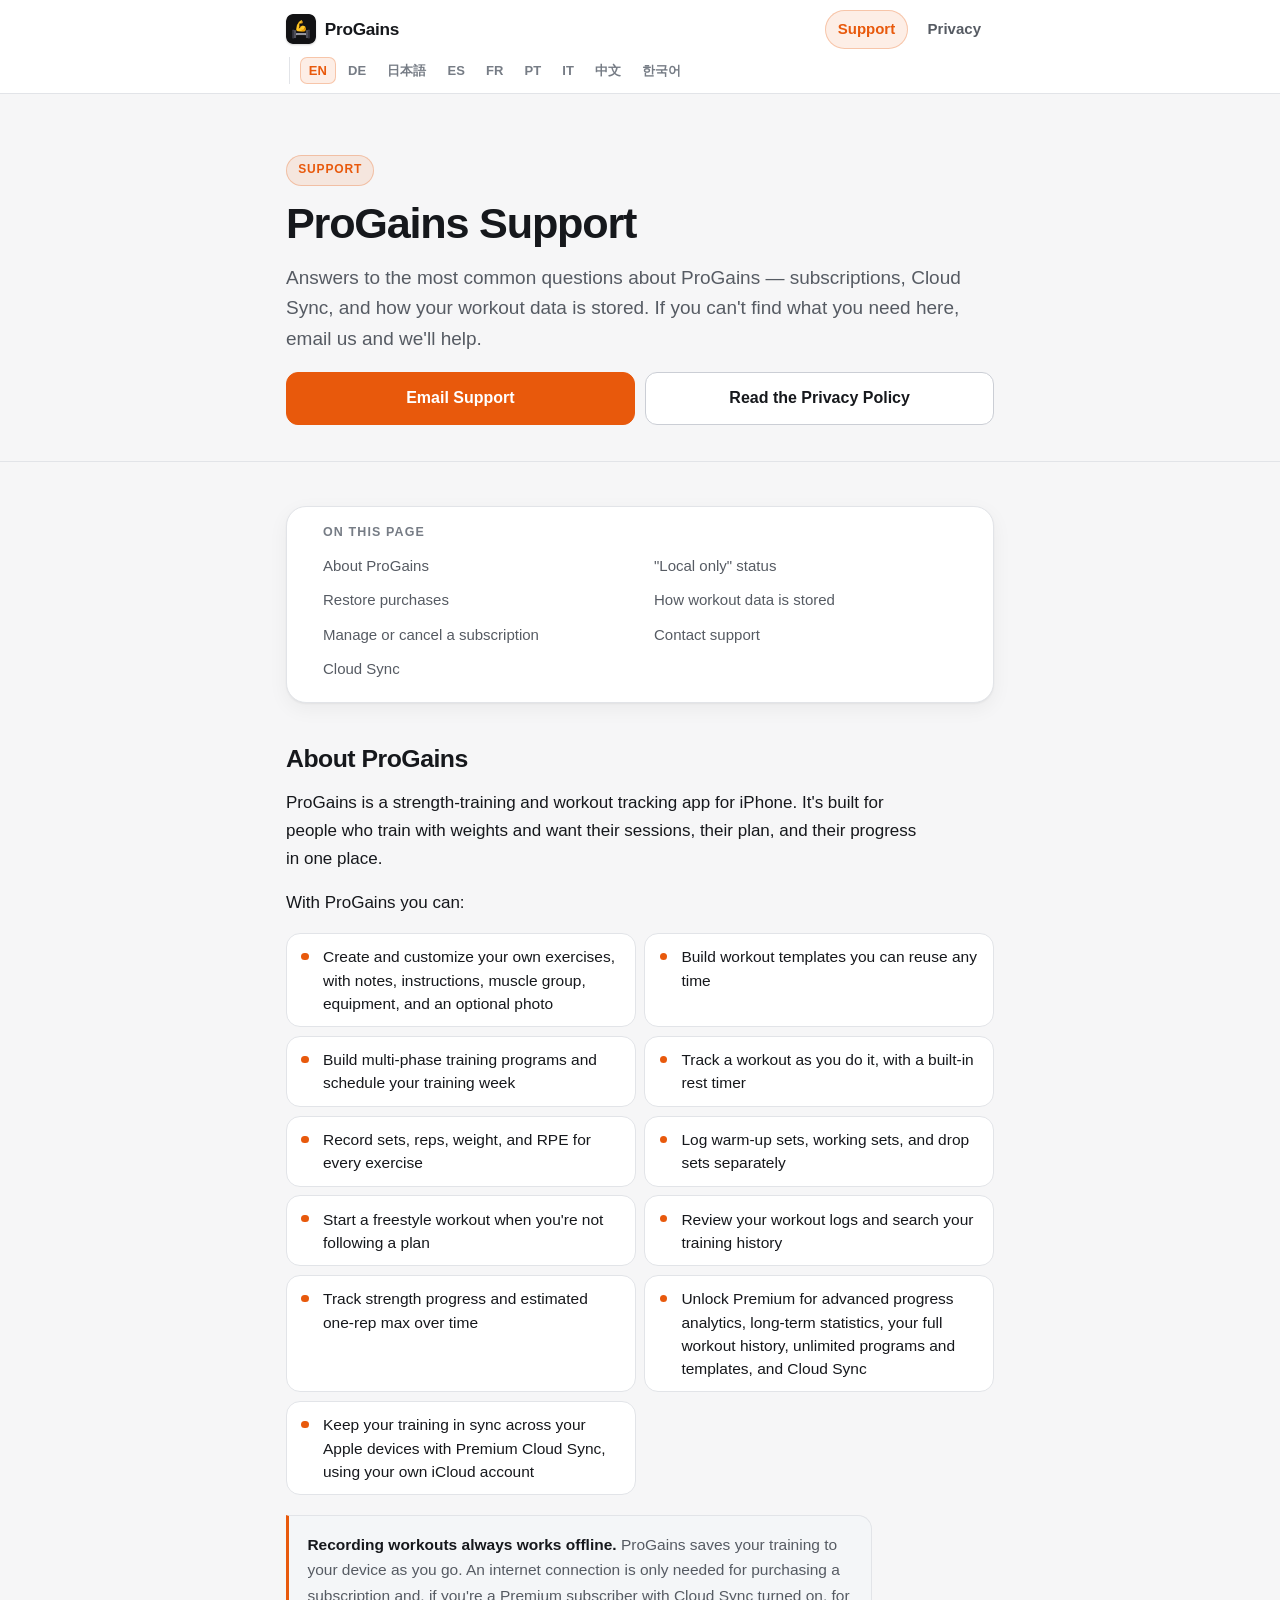
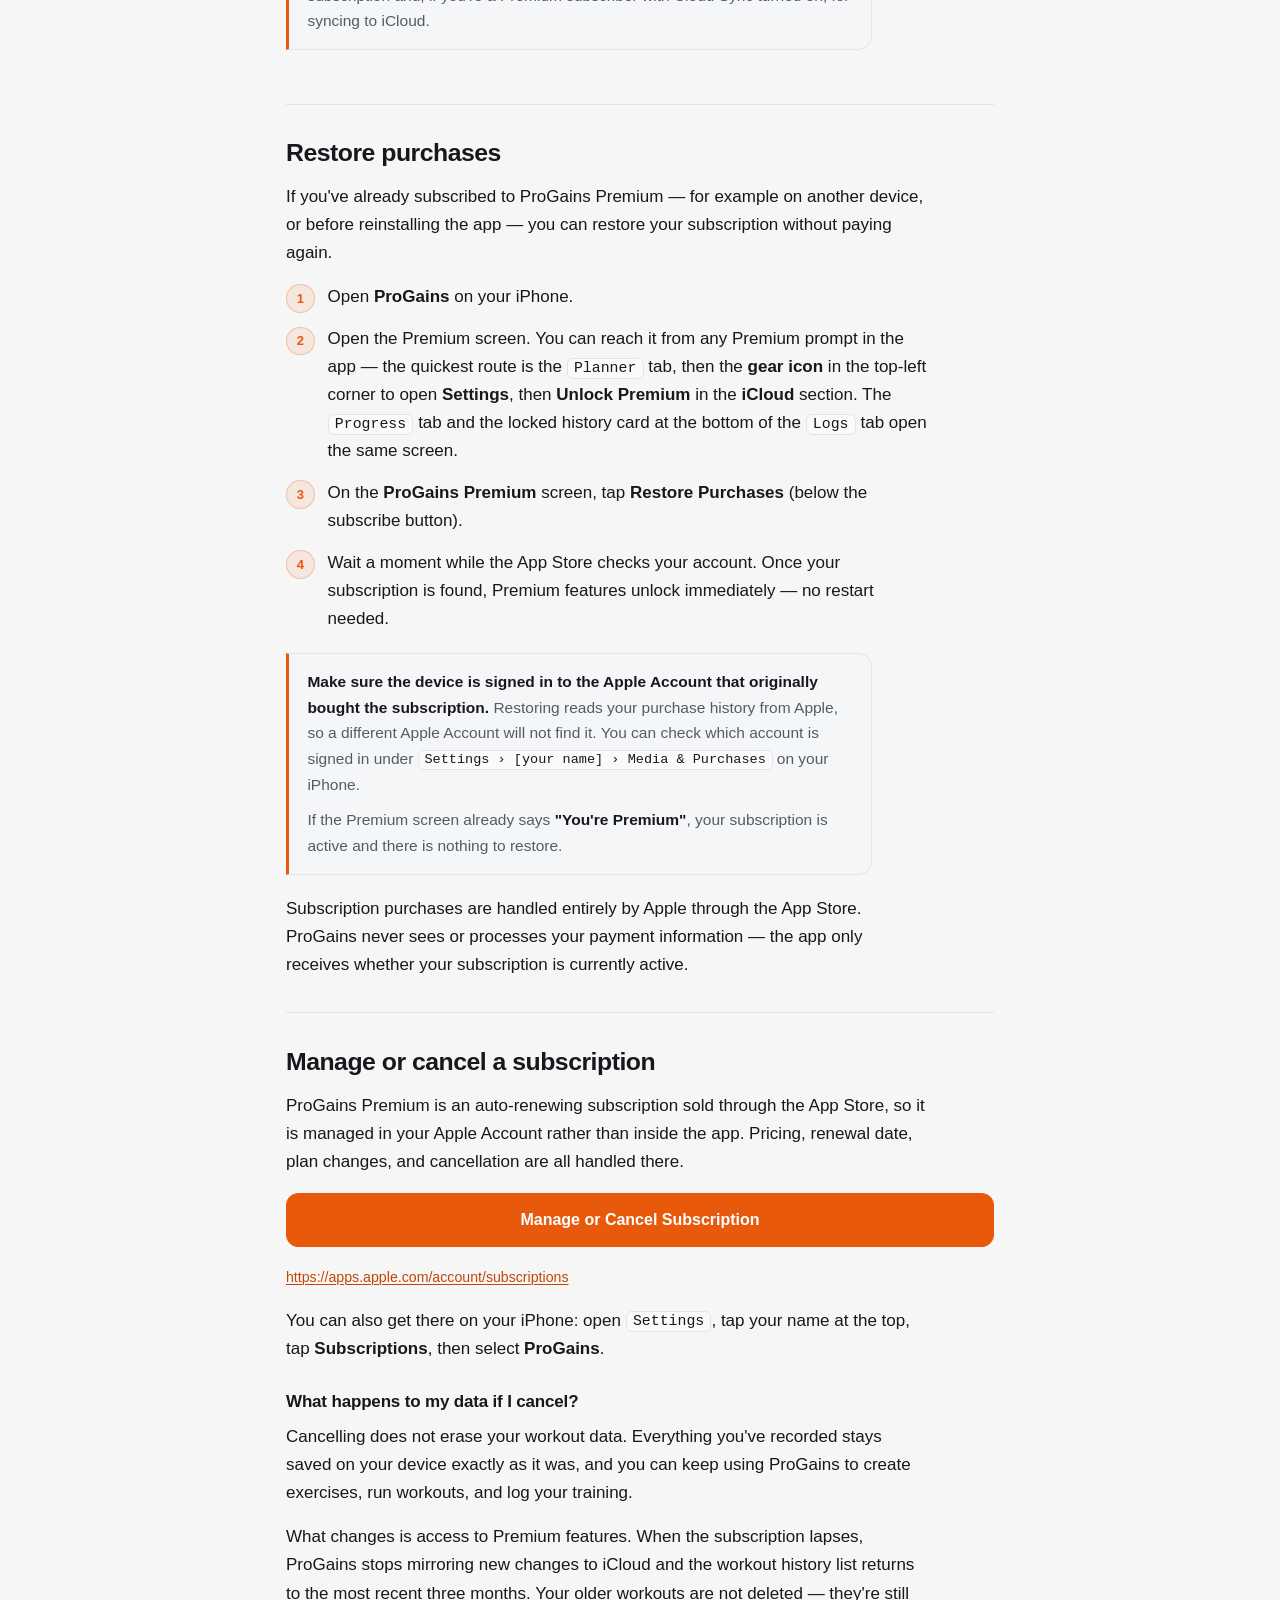
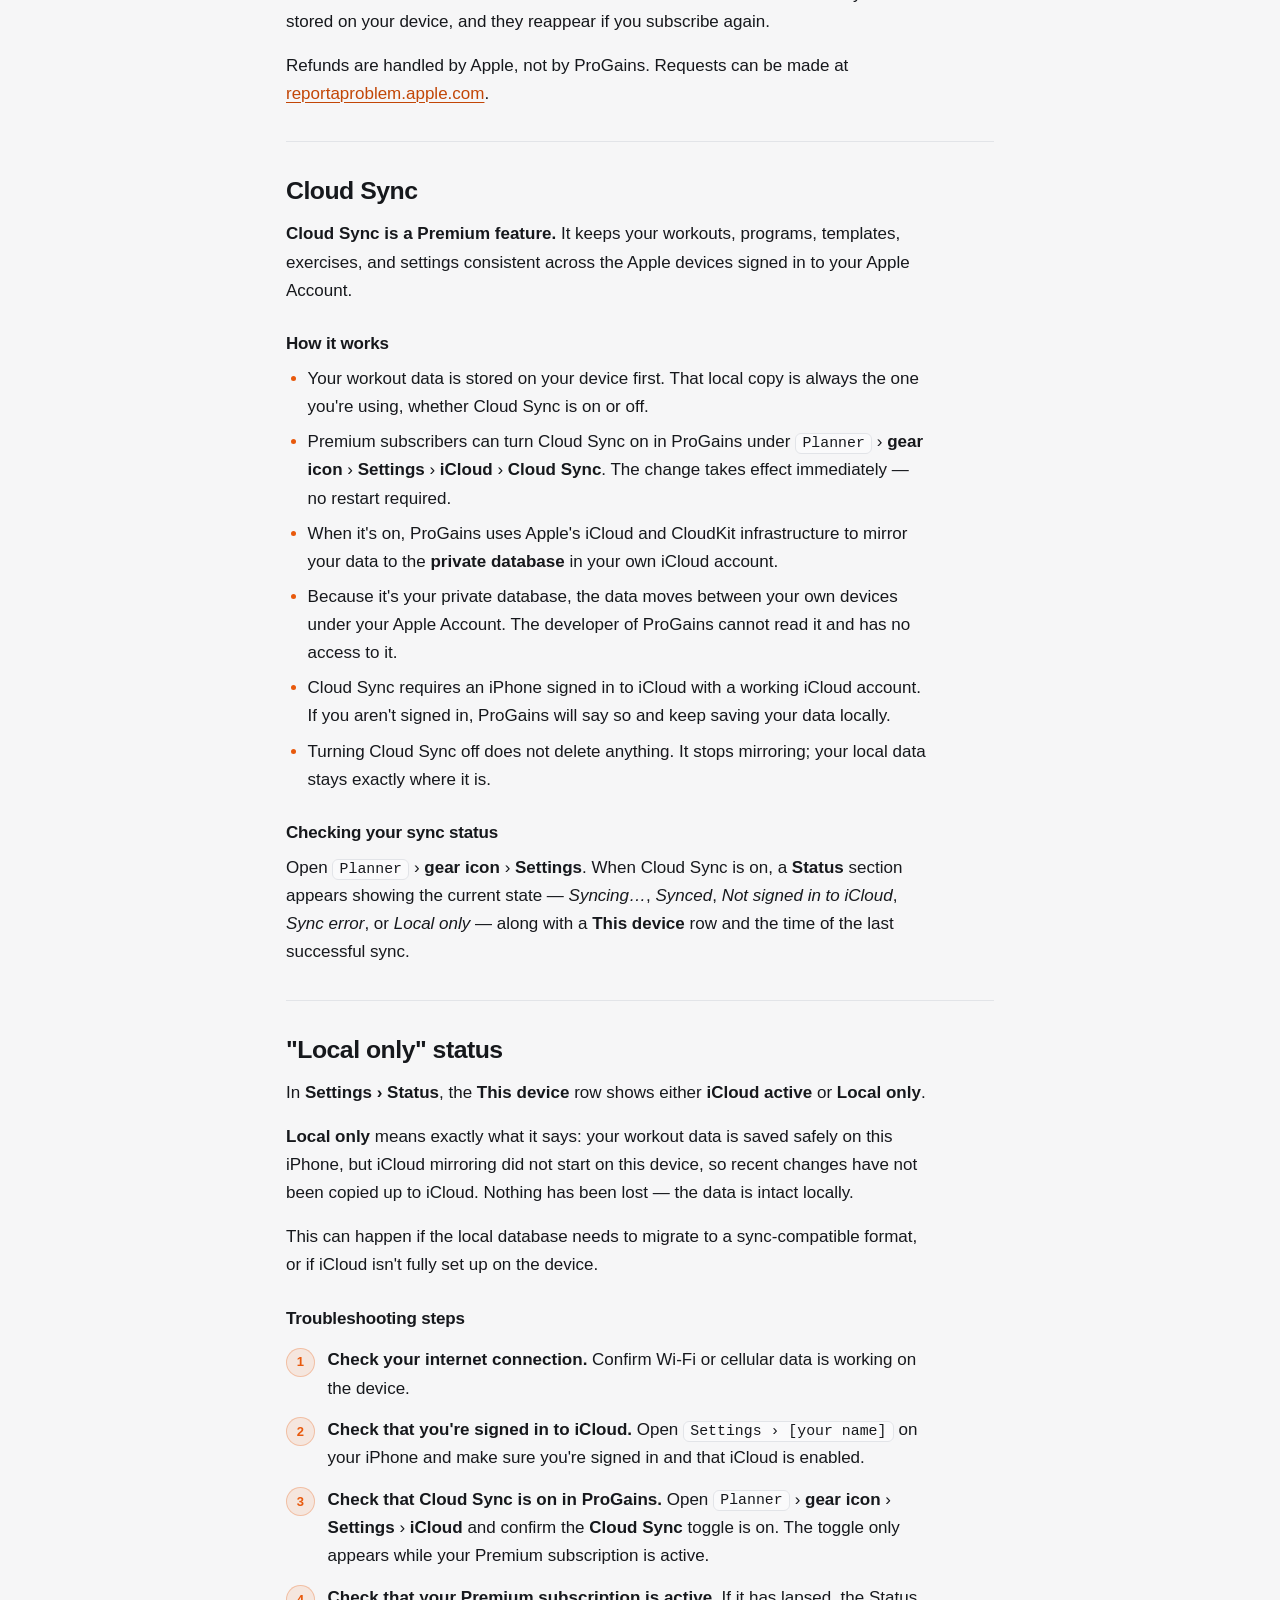
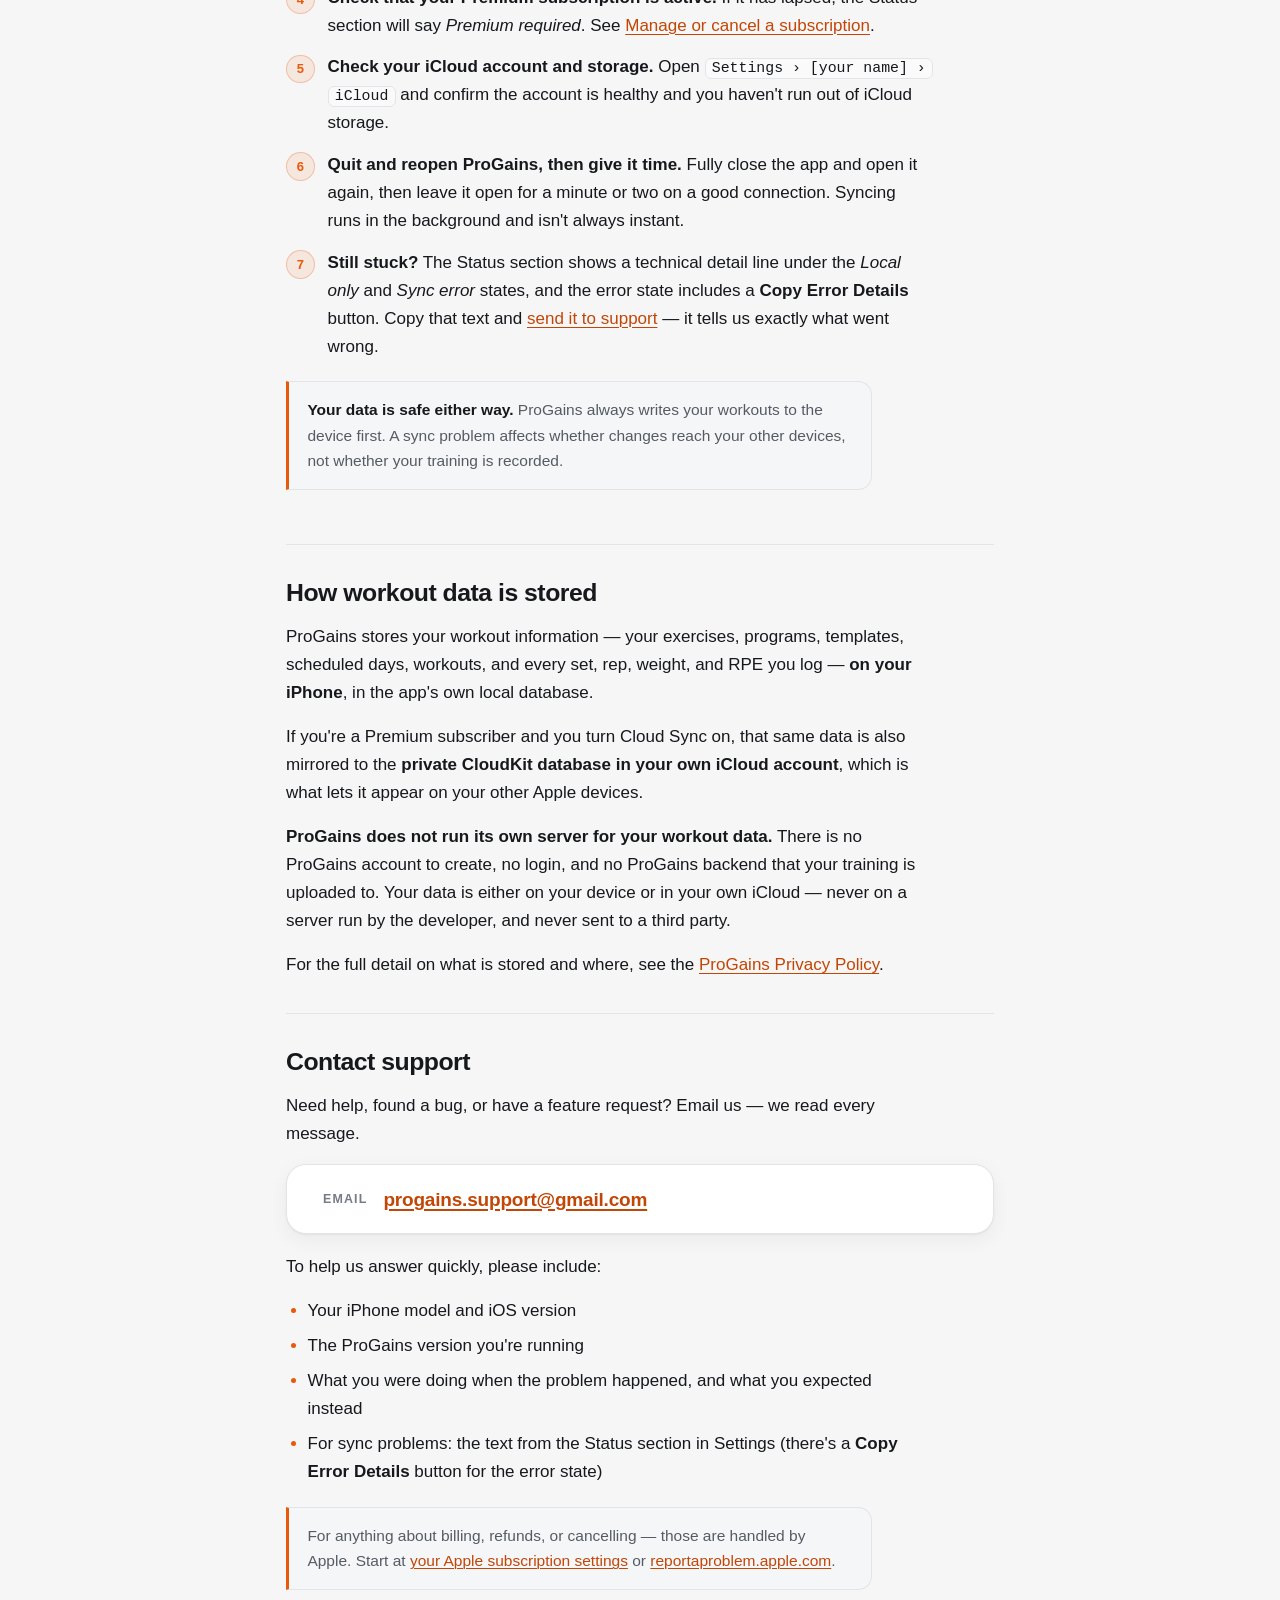
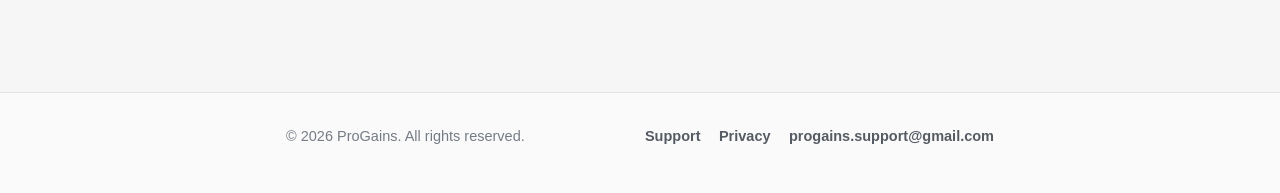
==== index.html @ 5c3302b4 "Rename support.html to index.html" ====
<!DOCTYPE html>
<html lang="en">
<head>
<meta charset="utf-8">
<meta name="viewport" content="width=device-width, initial-scale=1, viewport-fit=cover">
<title>ProGains Support</title>
<meta name="description" content="Help and support for ProGains, the strength-training and workout tracking app for iPhone. Restore purchases, manage your subscription, troubleshoot Cloud Sync, and contact support.">
<meta name="color-scheme" content="light dark">
<meta name="theme-color" content="#F6F6F7" media="(prefers-color-scheme: light)">
<meta name="theme-color" content="#0E1013" media="(prefers-color-scheme: dark)">
<meta name="robots" content="index, follow">
<meta property="og:type" content="website">
<meta property="og:site_name" content="ProGains">
<meta property="og:locale" content="en_US">
<meta property="og:locale:alternate" content="de_DE">
<meta property="og:locale:alternate" content="ja_JP">
<meta property="og:locale:alternate" content="es_ES">
<meta property="og:locale:alternate" content="fr_FR">
<meta property="og:locale:alternate" content="pt_BR">
<meta property="og:locale:alternate" content="it_IT">
<meta property="og:locale:alternate" content="zh_CN">
<meta property="og:locale:alternate" content="ko_KR">
<meta property="og:title" content="ProGains Support">
<meta property="og:description" content="Help and support for ProGains, the strength-training and workout tracking app for iPhone. Restore purchases, manage your subscription, troubleshoot Cloud Sync, and contact support.">
<meta property="og:image" content="icon-512.png">
<meta name="twitter:card" content="summary">
<meta name="twitter:title" content="ProGains Support">
<meta name="twitter:description" content="Help and support for ProGains, the strength-training and workout tracking app for iPhone. Restore purchases, manage your subscription, troubleshoot Cloud Sync, and contact support.">
<meta name="twitter:image" content="icon-512.png">
<link rel="icon" type="image/png" sizes="32x32" href="icon-32.png">
<link rel="icon" type="image/png" sizes="192x192" href="icon-512.png">
<link rel="apple-touch-icon" sizes="180x180" href="icon-180.png">
<link rel="stylesheet" href="styles.css">
</head>
<body>
<div class="i18n" id="en" lang="en">
<header class="site-header"><div class="wrap">
<a class="brand" href="#en" aria-label="ProGains"><span class="brand-mark" aria-hidden="true"></span><span><span class="pro">Pro</span><span class="gains">Gains</span></span></a>
<nav class="site-nav" aria-label="Primary">
<a href="support.html#en" aria-current="page">Support</a>
<a href="privacy.html#en">Privacy</a>
</nav>
<nav class="lang-switch" aria-label="Language"><a href="#en" lang="en" hreflang="en" title="English" aria-current="true">EN</a><a href="#de" lang="de" hreflang="de" title="Deutsch">DE</a><a href="#ja" lang="ja" hreflang="ja" title="日本語">日本語</a><a href="#es" lang="es" hreflang="es" title="Español">ES</a><a href="#fr" lang="fr" hreflang="fr" title="Français">FR</a><a href="#pt" lang="pt-BR" hreflang="pt-BR" title="Português">PT</a><a href="#it" lang="it" hreflang="it" title="Italiano">IT</a><a href="#zh" lang="zh-Hans" hreflang="zh-Hans" title="简体中文">中文</a><a href="#ko" lang="ko" hreflang="ko" title="한국어">한국어</a></nav>
</div></header>
<div class="hero"><div class="wrap">
<p class="eyebrow">Support</p>
<h1>ProGains Support</h1>
<p class="lede">Answers to the most common questions about ProGains — subscriptions, Cloud Sync, and how your workout data is stored. If you can't find what you need here, email us and we'll help.</p>
<div class="btn-row"><a class="btn btn-primary" href="mailto:progains.support@gmail.com">Email Support</a><a class="btn btn-secondary" href="privacy.html#en">Read the Privacy Policy</a></div>
</div></div>
<main id="main-en"><div class="wrap">
<nav class="toc" aria-label="On this page"><h2>On this page</h2><ol>
<li><a href="#about-en">About ProGains</a></li>
<li><a href="#restore-en">Restore purchases</a></li>
<li><a href="#subscription-en">Manage or cancel a subscription</a></li>
<li><a href="#cloud-sync-en">Cloud Sync</a></li>
<li><a href="#local-only-en">"Local only" status</a></li>
<li><a href="#storage-en">How workout data is stored</a></li>
<li><a href="#contact-en">Contact support</a></li>
</ol></nav>
<section id="about-en"><h2>About ProGains</h2><p>ProGains is a strength-training and workout tracking app for iPhone. It's built for people who train with weights and want their sessions, their plan, and their progress in one place.</p>
<p>With ProGains you can:</p>
<ul class="features">
<li>Create and customize your own exercises, with notes, instructions, muscle group, equipment, and an optional photo</li>
<li>Build workout templates you can reuse any time</li>
<li>Build multi-phase training programs and schedule your training week</li>
<li>Track a workout as you do it, with a built-in rest timer</li>
<li>Record sets, reps, weight, and RPE for every exercise</li>
<li>Log warm-up sets, working sets, and drop sets separately</li>
<li>Start a freestyle workout when you're not following a plan</li>
<li>Review your workout logs and search your training history</li>
<li>Track strength progress and estimated one-rep max over time</li>
<li>Unlock Premium for advanced progress analytics, long-term statistics, your full workout history, unlimited programs and templates, and Cloud Sync</li>
<li>Keep your training in sync across your Apple devices with Premium Cloud Sync, using your own iCloud account</li>
</ul>
<div class="note">
<p><strong>Recording workouts always works offline.</strong> ProGains saves your training to your device as you go. An internet connection is only needed for purchasing a subscription and, if you're a Premium subscriber with Cloud Sync turned on, for syncing to iCloud.</p>
</div></section>
<section id="restore-en"><h2>Restore purchases</h2><p>If you've already subscribed to ProGains Premium — for example on another device, or before reinstalling the app — you can restore your subscription without paying again.</p>
<ol class="steps">
<li>Open <strong>ProGains</strong> on your iPhone.</li>
<li>Open the Premium screen. You can reach it from any Premium prompt in the app — the quickest route is the <span class="path">Planner</span> tab, then the <strong>gear icon</strong> in the top-left corner to open <strong>Settings</strong>, then <strong>Unlock Premium</strong> in the <strong>iCloud</strong> section. The <span class="path">Progress</span> tab and the locked history card at the bottom of the <span class="path">Logs</span> tab open the same screen.</li>
<li>On the <strong>ProGains Premium</strong> screen, tap <strong>Restore Purchases</strong> (below the subscribe button).</li>
<li>Wait a moment while the App Store checks your account. Once your subscription is found, Premium features unlock immediately — no restart needed.</li>
</ol>
<div class="note">
<p><strong>Make sure the device is signed in to the Apple Account that originally bought the subscription.</strong> Restoring reads your purchase history from Apple, so a different Apple Account will not find it. You can check which account is signed in under <span class="path">Settings › [your name] › Media &amp; Purchases</span> on your iPhone.</p>
<p>If the Premium screen already says <strong>"You're Premium"</strong>, your subscription is active and there is nothing to restore.</p>
</div>
<p>Subscription purchases are handled entirely by Apple through the App Store. ProGains never sees or processes your payment information — the app only receives whether your subscription is currently active.</p></section>
<section id="subscription-en"><h2>Manage or cancel a subscription</h2><p>ProGains Premium is an auto-renewing subscription sold through the App Store, so it is managed in your Apple Account rather than inside the app. Pricing, renewal date, plan changes, and cancellation are all handled there.</p>
<div class="btn-row">
<a class="btn btn-primary" href="https://apps.apple.com/account/subscriptions">Manage or Cancel Subscription</a>
</div>
<p style="margin-top:1rem"><small><a href="https://apps.apple.com/account/subscriptions">https://apps.apple.com/account/subscriptions</a></small></p>
<p>You can also get there on your iPhone: open <span class="path">Settings</span>, tap your name at the top, tap <strong>Subscriptions</strong>, then select <strong>ProGains</strong>.</p>
<h3>What happens to my data if I cancel?</h3>
<p>Cancelling does not erase your workout data. Everything you've recorded stays saved on your device exactly as it was, and you can keep using ProGains to create exercises, run workouts, and log your training.</p>
<p>What changes is access to Premium features. When the subscription lapses, ProGains stops mirroring new changes to iCloud and the workout history list returns to the most recent three months. Your older workouts are not deleted — they're still stored on your device, and they reappear if you subscribe again.</p>
<p>Refunds are handled by Apple, not by ProGains. Requests can be made at <a href="https://reportaproblem.apple.com">reportaproblem.apple.com</a>.</p></section>
<section id="cloud-sync-en"><h2>Cloud Sync</h2><p><strong>Cloud Sync is a Premium feature.</strong> It keeps your workouts, programs, templates, exercises, and settings consistent across the Apple devices signed in to your Apple Account.</p>
<h3>How it works</h3>
<ul>
<li>Your workout data is stored on your device first. That local copy is always the one you're using, whether Cloud Sync is on or off.</li>
<li>Premium subscribers can turn Cloud Sync on in ProGains under <span class="path">Planner</span> › <strong>gear icon</strong> › <strong>Settings</strong> › <strong>iCloud</strong> › <strong>Cloud Sync</strong>. The change takes effect immediately — no restart required.</li>
<li>When it's on, ProGains uses Apple's iCloud and CloudKit infrastructure to mirror your data to the <strong>private database</strong> in your own iCloud account.</li>
<li>Because it's your private database, the data moves between your own devices under your Apple Account. The developer of ProGains cannot read it and has no access to it.</li>
<li>Cloud Sync requires an iPhone signed in to iCloud with a working iCloud account. If you aren't signed in, ProGains will say so and keep saving your data locally.</li>
<li>Turning Cloud Sync off does not delete anything. It stops mirroring; your local data stays exactly where it is.</li>
</ul>
<h3>Checking your sync status</h3>
<p>Open <span class="path">Planner</span> › <strong>gear icon</strong> › <strong>Settings</strong>. When Cloud Sync is on, a <strong>Status</strong> section appears showing the current state — <em>Syncing…</em>, <em>Synced</em>, <em>Not signed in to iCloud</em>, <em>Sync error</em>, or <em>Local only</em> — along with a <strong>This device</strong> row and the time of the last successful sync.</p></section>
<section id="local-only-en"><h2>"Local only" status</h2><p>In <strong>Settings › Status</strong>, the <strong>This device</strong> row shows either <strong>iCloud active</strong> or <strong>Local only</strong>.</p>
<p><strong>Local only</strong> means exactly what it says: your workout data is saved safely on this iPhone, but iCloud mirroring did not start on this device, so recent changes have not been copied up to iCloud. Nothing has been lost — the data is intact locally.</p>
<p>This can happen if the local database needs to migrate to a sync-compatible format, or if iCloud isn't fully set up on the device.</p>
<h3>Troubleshooting steps</h3>
<ol class="steps">
<li><strong>Check your internet connection.</strong> Confirm Wi-Fi or cellular data is working on the device.</li>
<li><strong>Check that you're signed in to iCloud.</strong> Open <span class="path">Settings › [your name]</span> on your iPhone and make sure you're signed in and that iCloud is enabled.</li>
<li><strong>Check that Cloud Sync is on in ProGains.</strong> Open <span class="path">Planner</span> › <strong>gear icon</strong> › <strong>Settings</strong> › <strong>iCloud</strong> and confirm the <strong>Cloud Sync</strong> toggle is on. The toggle only appears while your Premium subscription is active.</li>
<li><strong>Check that your Premium subscription is active.</strong> If it has lapsed, the Status section will say <em>Premium required</em>. See <a href="#subscription-en">Manage or cancel a subscription</a>.</li>
<li><strong>Check your iCloud account and storage.</strong> Open <span class="path">Settings › [your name] › iCloud</span> and confirm the account is healthy and you haven't run out of iCloud storage.</li>
<li><strong>Quit and reopen ProGains, then give it time.</strong> Fully close the app and open it again, then leave it open for a minute or two on a good connection. Syncing runs in the background and isn't always instant.</li>
<li><strong>Still stuck?</strong> The Status section shows a technical detail line under the <em>Local only</em> and <em>Sync error</em> states, and the error state includes a <strong>Copy Error Details</strong> button. Copy that text and <a href="#contact-en">send it to support</a> — it tells us exactly what went wrong.</li>
</ol>
<div class="note">
<p><strong>Your data is safe either way.</strong> ProGains always writes your workouts to the device first. A sync problem affects whether changes reach your other devices, not whether your training is recorded.</p>
</div></section>
<section id="storage-en"><h2>How workout data is stored</h2><p>ProGains stores your workout information — your exercises, programs, templates, scheduled days, workouts, and every set, rep, weight, and RPE you log — <strong>on your iPhone</strong>, in the app's own local database.</p>
<p>If you're a Premium subscriber and you turn Cloud Sync on, that same data is also mirrored to the <strong>private CloudKit database in your own iCloud account</strong>, which is what lets it appear on your other Apple devices.</p>
<p><strong>ProGains does not run its own server for your workout data.</strong> There is no ProGains account to create, no login, and no ProGains backend that your training is uploaded to. Your data is either on your device or in your own iCloud — never on a server run by the developer, and never sent to a third party.</p>
<p>For the full detail on what is stored and where, see the <a href="privacy.html#en">ProGains Privacy Policy</a>.</p></section>
<section id="contact-en"><h2>Contact support</h2><p>Need help, found a bug, or have a feature request? Email us — we read every message.</p>
<div class="contact">
<span class="label">Email</span>
<a class="email" href="mailto:progains.support@gmail.com">progains.support@gmail.com</a>
</div>
<p style="margin-top:1.15rem">To help us answer quickly, please include:</p>
<ul>
<li>Your iPhone model and iOS version</li>
<li>The ProGains version you're running</li>
<li>What you were doing when the problem happened, and what you expected instead</li>
<li>For sync problems: the text from the Status section in Settings (there's a <strong>Copy Error Details</strong> button for the error state)</li>
</ul>
<div class="note">
<p>For anything about billing, refunds, or cancelling — those are handled by Apple. Start at <a href="https://apps.apple.com/account/subscriptions">your Apple subscription settings</a> or <a href="https://reportaproblem.apple.com">reportaproblem.apple.com</a>.</p>
</div></section>
</div></main>
<footer class="site-footer"><div class="wrap">
<p>&copy; 2026 ProGains. All rights reserved.</p>
<nav class="footer-nav" aria-label="Footer"><a href="support.html#en">Support</a><a href="privacy.html#en">Privacy</a><a href="mailto:progains.support@gmail.com">progains.support@gmail.com</a></nav>
</div></footer>
</div>
<div class="i18n" id="de" lang="de">
<header class="site-header"><div class="wrap">
<a class="brand" href="#de" aria-label="ProGains"><span class="brand-mark" aria-hidden="true"></span><span><span class="pro">Pro</span><span class="gains">Gains</span></span></a>
<nav class="site-nav" aria-label="Hauptnavigation">
<a href="support.html#de" aria-current="page">Support</a>
<a href="privacy.html#de">Datenschutz</a>
</nav>
<nav class="lang-switch" aria-label="Language"><a href="#en" lang="en" hreflang="en" title="English">EN</a><a href="#de" lang="de" hreflang="de" title="Deutsch" aria-current="true">DE</a><a href="#ja" lang="ja" hreflang="ja" title="日本語">日本語</a><a href="#es" lang="es" hreflang="es" title="Español">ES</a><a href="#fr" lang="fr" hreflang="fr" title="Français">FR</a><a href="#pt" lang="pt-BR" hreflang="pt-BR" title="Português">PT</a><a href="#it" lang="it" hreflang="it" title="Italiano">IT</a><a href="#zh" lang="zh-Hans" hreflang="zh-Hans" title="简体中文">中文</a><a href="#ko" lang="ko" hreflang="ko" title="한국어">한국어</a></nav>
</div></header>
<div class="hero"><div class="wrap">
<p class="eyebrow">Support</p>
<h1>ProGains Support</h1>
<p class="lede">Antworten auf die häufigsten Fragen zu ProGains – Abos, Cloud-Sync und wie deine Trainingsdaten gespeichert werden. Wenn du hier nicht findest, was du brauchst, schreib uns eine E-Mail. Wir helfen dir.</p>
<div class="btn-row"><a class="btn btn-primary" href="mailto:progains.support@gmail.com">E-Mail an den Support</a><a class="btn btn-secondary" href="privacy.html#de">Datenschutzerklärung lesen</a></div>
</div></div>
<main id="main-de"><div class="wrap">
<nav class="toc" aria-label="Auf dieser Seite"><h2>Auf dieser Seite</h2><ol>
<li><a href="#about-de">Über ProGains</a></li>
<li><a href="#restore-de">Käufe wiederherstellen</a></li>
<li><a href="#subscription-de">Abo verwalten oder kündigen</a></li>
<li><a href="#cloud-sync-de">Cloud-Sync</a></li>
<li><a href="#local-only-de">Der Status „Nur lokal“</a></li>
<li><a href="#storage-de">Wie Trainingsdaten gespeichert werden</a></li>
<li><a href="#contact-de">Support kontaktieren</a></li>
</ol></nav>
<section id="about-de"><h2>Über ProGains</h2><p>ProGains ist eine App für Krafttraining und Workout-Tracking auf dem iPhone. Sie ist für alle gemacht, die mit Gewichten trainieren und ihre Einheiten, ihren Plan und ihren Fortschritt an einem Ort haben wollen.</p>
<p>Mit ProGains kannst du:</p>
<ul class="features">
<li>Eigene Übungen erstellen und anpassen – mit Notizen, Anleitung, Muskelgruppe, Equipment und optional einem Foto</li>
<li>Workout-Vorlagen anlegen, die du jederzeit wiederverwenden kannst</li>
<li>Mehrphasige Trainingsprogramme aufbauen und deine Trainingswoche planen</li>
<li>Ein Workout live mitverfolgen, mit integriertem Pausentimer</li>
<li>Sätze, Wiederholungen, Gewicht und RPE für jede Übung erfassen</li>
<li>Aufwärmsätze, Arbeitssätze und Dropsätze getrennt protokollieren</li>
<li>Ein freies Workout starten, wenn du gerade keinem Plan folgst</li>
<li>Deinen Verlauf durchsehen und deine Trainingshistorie durchsuchen</li>
<li>Deinen Kraftfortschritt und dein geschätztes Einwiederholungsmaximum über die Zeit verfolgen</li>
<li>Premium freischalten für erweiterte Fortschrittsanalysen, Langzeitstatistiken, deinen kompletten Trainingsverlauf, unbegrenzte Programme und Vorlagen sowie Cloud-Sync</li>
<li>Dein Training mit Premium-Cloud-Sync über deine Apple-Geräte hinweg synchron halten – über deinen eigenen iCloud-Account</li>
</ul>
<div class="note">
<p><strong>Workouts aufzeichnen funktioniert immer offline.</strong> ProGains speichert dein Training währenddessen auf deinem Gerät. Eine Internetverbindung brauchst du nur für den Kauf eines Abos und – wenn du Premium hast und Cloud-Sync eingeschaltet ist – für die Synchronisierung mit iCloud.</p>
</div></section>
<section id="restore-de"><h2>Käufe wiederherstellen</h2><p>Wenn du ProGains Premium bereits abonniert hast – zum Beispiel auf einem anderen Gerät oder vor einer Neuinstallation der App –, kannst du dein Abo wiederherstellen, ohne noch einmal zu bezahlen.</p>
<ol class="steps">
<li>Öffne <strong>ProGains</strong> auf deinem iPhone.</li>
<li>Öffne den Premium-Bildschirm. Du erreichst ihn über jeden Premium-Hinweis in der App – am schnellsten geht es über den Tab <span class="path">Planer</span>, dann das <strong>Zahnrad-Symbol</strong> oben links, um die <strong>Einstellungen</strong> zu öffnen, und dort <strong>Premium freischalten</strong> im Bereich <strong>iCloud</strong>. Der Tab <span class="path">Fortschritt</span> und die gesperrte Verlaufskarte unten im Tab <span class="path">Verlauf</span> führen zum selben Bildschirm.</li>
<li>Tippe auf dem Bildschirm <strong>ProGains Premium</strong> auf <strong>Käufe wiederherstellen</strong> (unter dem Abo-Button).</li>
<li>Warte einen Moment, während der App Store dein Konto prüft. Sobald dein Abo gefunden wurde, werden die Premium-Funktionen sofort freigeschaltet – ein Neustart ist nicht nötig.</li>
</ol>
<div class="note">
<p><strong>Achte darauf, dass das Gerät bei dem Apple-Account angemeldet ist, mit dem das Abo ursprünglich gekauft wurde.</strong> Beim Wiederherstellen wird dein Kaufverlauf bei Apple ausgelesen – mit einem anderen Apple-Account wird das Abo nicht gefunden. Welcher Account angemeldet ist, siehst du auf deinem iPhone unter <span class="path">Einstellungen › [dein Name] › Medien &amp; Käufe</span>.</p>
<p>Wenn auf dem Premium-Bildschirm bereits <strong>„Du bist Premium“</strong> steht, ist dein Abo aktiv und es gibt nichts wiederherzustellen.</p>
</div>
<p>Abo-Käufe werden vollständig von Apple über den App Store abgewickelt. ProGains sieht oder verarbeitet deine Zahlungsdaten nie – die App erfährt nur, ob dein Abo aktuell aktiv ist.</p></section>
<section id="subscription-de"><h2>Abo verwalten oder kündigen</h2><p>ProGains Premium ist ein automatisch verlängertes Abo, das über den App Store verkauft wird. Es wird deshalb in deinem Apple-Account verwaltet und nicht in der App. Preis, Verlängerungsdatum, Tarifwechsel und Kündigung laufen alle dort.</p>
<div class="btn-row">
<a class="btn btn-primary" href="https://apps.apple.com/account/subscriptions">Abo verwalten oder kündigen</a>
</div>
<p style="margin-top:1rem"><small><a href="https://apps.apple.com/account/subscriptions">https://apps.apple.com/account/subscriptions</a></small></p>
<p>Auf deinem iPhone kommst du auch so dorthin: Öffne die <span class="path">Einstellungen</span>, tippe oben auf deinen Namen, dann auf <strong>Abonnements</strong> und wähle <strong>ProGains</strong>.</p>
<h3>Was passiert mit meinen Daten, wenn ich kündige?</h3>
<p>Eine Kündigung löscht deine Trainingsdaten nicht. Alles, was du aufgezeichnet hast, bleibt genau so auf deinem Gerät gespeichert, und du kannst ProGains weiter nutzen, um Übungen zu erstellen, Workouts durchzuführen und dein Training zu protokollieren.</p>
<p>Was sich ändert, ist der Zugang zu den Premium-Funktionen. Wenn das Abo ausläuft, spiegelt ProGains keine neuen Änderungen mehr nach iCloud, und der Trainingsverlauf zeigt wieder nur die letzten drei Monate. Deine älteren Workouts werden nicht gelöscht – sie sind weiterhin auf deinem Gerät gespeichert und erscheinen wieder, wenn du erneut abonnierst.</p>
<p>Rückerstattungen wickelt Apple ab, nicht ProGains. Anfragen kannst du unter <a href="https://reportaproblem.apple.com">reportaproblem.apple.com</a> stellen.</p></section>
<section id="cloud-sync-de"><h2>Cloud-Sync</h2><p><strong>Cloud-Sync ist eine Premium-Funktion.</strong> Sie hält deine Workouts, Programme, Vorlagen, Übungen und Einstellungen auf allen Apple-Geräten konsistent, die bei deinem Apple-Account angemeldet sind.</p>
<h3>So funktioniert es</h3>
<ul>
<li>Deine Trainingsdaten werden zuerst auf deinem Gerät gespeichert. Diese lokale Kopie ist immer die, mit der du arbeitest – egal ob Cloud-Sync an oder aus ist.</li>
<li>Mit einem Premium-Abo kannst du Cloud-Sync in ProGains unter <span class="path">Planer</span> › <strong>Zahnrad-Symbol</strong> › <strong>Einstellungen</strong> › <strong>iCloud</strong> › <strong>Cloud-Sync</strong> einschalten. Die Änderung wirkt sofort – ein Neustart ist nicht nötig.</li>
<li>Wenn Cloud-Sync an ist, nutzt ProGains die iCloud- und CloudKit-Infrastruktur von Apple, um deine Daten in die <strong>private Datenbank</strong> deines eigenen iCloud-Accounts zu spiegeln.</li>
<li>Weil es deine private Datenbank ist, bewegen sich die Daten zwischen deinen eigenen Geräten unter deinem Apple-Account. Der Entwickler von ProGains kann sie nicht lesen und hat keinen Zugriff darauf.</li>
<li>Cloud-Sync setzt ein iPhone voraus, das mit einem funktionierenden iCloud-Account bei iCloud angemeldet ist. Bist du nicht angemeldet, weist dich ProGains darauf hin und speichert deine Daten weiterhin lokal.</li>
<li>Cloud-Sync auszuschalten löscht nichts. Es beendet nur das Spiegeln; deine lokalen Daten bleiben genau dort, wo sie sind.</li>
</ul>
<h3>Sync-Status prüfen</h3>
<p>Öffne <span class="path">Planer</span> › <strong>Zahnrad-Symbol</strong> › <strong>Einstellungen</strong>. Wenn Cloud-Sync an ist, erscheint ein Bereich <strong>Status</strong> mit dem aktuellen Zustand – <em>Wird synchronisiert …</em>, <em>Synchronisiert</em>, <em>Nicht bei iCloud angemeldet</em>, <em>Sync-Fehler</em> oder <em>Nur lokal</em> – zusammen mit der Zeile <strong>Dieses Gerät</strong> und dem Zeitpunkt der letzten erfolgreichen Synchronisierung.</p></section>
<section id="local-only-de"><h2>Der Status „Nur lokal“</h2><p>Unter <strong>Einstellungen › Status</strong> zeigt die Zeile <strong>Dieses Gerät</strong> entweder <strong>iCloud aktiv</strong> oder <strong>Nur lokal</strong> an.</p>
<p><strong>Nur lokal</strong> heißt genau das: Deine Trainingsdaten sind sicher auf diesem iPhone gespeichert, aber die Spiegelung nach iCloud ist auf diesem Gerät nicht gestartet – die letzten Änderungen wurden also nicht zu iCloud übertragen. Verloren gegangen ist nichts, die Daten sind lokal vollständig vorhanden.</p>
<p>Das kann passieren, wenn die lokale Datenbank erst in ein sync-fähiges Format überführt werden muss oder wenn iCloud auf dem Gerät nicht vollständig eingerichtet ist.</p>
<h3>Schritte zur Fehlerbehebung</h3>
<ol class="steps">
<li><strong>Prüfe deine Internetverbindung.</strong> Vergewissere dich, dass WLAN oder Mobilfunk auf dem Gerät funktioniert.</li>
<li><strong>Prüfe, ob du bei iCloud angemeldet bist.</strong> Öffne auf deinem iPhone <span class="path">Einstellungen › [dein Name]</span> und stelle sicher, dass du angemeldet und iCloud aktiviert ist.</li>
<li><strong>Prüfe, ob Cloud-Sync in ProGains an ist.</strong> Öffne <span class="path">Planer</span> › <strong>Zahnrad-Symbol</strong> › <strong>Einstellungen</strong> › <strong>iCloud</strong> und vergewissere dich, dass der Schalter <strong>Cloud-Sync</strong> eingeschaltet ist. Der Schalter erscheint nur, solange dein Premium-Abo aktiv ist.</li>
<li><strong>Prüfe, ob dein Premium-Abo aktiv ist.</strong> Ist es abgelaufen, zeigt der Bereich Status <em>Premium erforderlich</em> an. Siehe <a href="#subscription-de">Abo verwalten oder kündigen</a>.</li>
<li><strong>Prüfe deinen iCloud-Account und deinen Speicher.</strong> Öffne <span class="path">Einstellungen › [dein Name] › iCloud</span> und vergewissere dich, dass mit dem Account alles in Ordnung ist und dein iCloud-Speicher nicht voll ist.</li>
<li><strong>Beende ProGains, öffne es neu und gib ihm etwas Zeit.</strong> Schließe die App vollständig und öffne sie wieder, und lass sie dann ein bis zwei Minuten bei guter Verbindung geöffnet. Die Synchronisierung läuft im Hintergrund und ist nicht immer sofort fertig.</li>
<li><strong>Klappt es immer noch nicht?</strong> Der Bereich Status zeigt bei <em>Nur lokal</em> und <em>Sync-Fehler</em> eine Zeile mit technischen Details, und im Fehlerzustand gibt es einen Button <strong>Fehlerdetails kopieren</strong>. Kopiere diesen Text und <a href="#contact-de">schick ihn an den Support</a> – er sagt uns genau, was schiefgelaufen ist.</li>
</ol>
<div class="note">
<p><strong>Deine Daten sind in beiden Fällen sicher.</strong> ProGains schreibt deine Workouts immer zuerst auf das Gerät. Ein Sync-Problem betrifft nur, ob Änderungen deine anderen Geräte erreichen – nicht, ob dein Training aufgezeichnet wird.</p>
</div></section>
<section id="storage-de"><h2>Wie Trainingsdaten gespeichert werden</h2><p>ProGains speichert deine Trainingsinformationen – deine Übungen, Programme, Vorlagen, geplanten Tage, Workouts sowie jeden Satz, jede Wiederholung, jedes Gewicht und jeden RPE-Wert, den du erfasst – <strong>auf deinem iPhone</strong>, in der eigenen lokalen Datenbank der App.</p>
<p>Wenn du ein Premium-Abo hast und Cloud-Sync einschaltest, werden dieselben Daten zusätzlich in die <strong>private CloudKit-Datenbank deines eigenen iCloud-Accounts</strong> gespiegelt. Dadurch erscheinen sie auch auf deinen anderen Apple-Geräten.</p>
<p><strong>ProGains betreibt keinen eigenen Server für deine Trainingsdaten.</strong> Es gibt kein ProGains-Konto, das du anlegen müsstest, keinen Login und kein ProGains-Backend, auf das dein Training hochgeladen wird. Deine Daten liegen entweder auf deinem Gerät oder in deiner eigenen iCloud – nie auf einem Server des Entwicklers und nie bei Dritten.</p>
<p>Alle Details dazu, was wo gespeichert wird, findest du in der <a href="privacy.html#de">ProGains Datenschutzerklärung</a>.</p></section>
<section id="contact-de"><h2>Support kontaktieren</h2><p>Brauchst du Hilfe, hast du einen Fehler gefunden oder einen Wunsch für eine Funktion? Schreib uns – wir lesen jede Nachricht.</p>
<div class="contact">
<span class="label">E-Mail</span>
<a class="email" href="mailto:progains.support@gmail.com">progains.support@gmail.com</a>
</div>
<p style="margin-top:1.15rem">Damit wir schnell antworten können, gib uns bitte an:</p>
<ul>
<li>Dein iPhone-Modell und deine iOS-Version</li>
<li>Die ProGains-Version, die du nutzt</li>
<li>Was du gerade gemacht hast, als das Problem auftrat, und was du stattdessen erwartet hast</li>
<li>Bei Sync-Problemen: den Text aus dem Bereich Status in den Einstellungen (im Fehlerzustand gibt es einen Button <strong>Fehlerdetails kopieren</strong>)</li>
</ul>
<div class="note">
<p>Alles rund um Abrechnung, Rückerstattungen oder Kündigung wickelt Apple ab. Starte bei <a href="https://apps.apple.com/account/subscriptions">deinen Apple-Abo-Einstellungen</a> oder bei <a href="https://reportaproblem.apple.com">reportaproblem.apple.com</a>.</p>
</div></section>
</div></main>
<footer class="site-footer"><div class="wrap">
<p>&copy; 2026 ProGains. Alle Rechte vorbehalten.</p>
<nav class="footer-nav" aria-label="Fußzeile"><a href="support.html#de">Support</a><a href="privacy.html#de">Datenschutz</a><a href="mailto:progains.support@gmail.com">progains.support@gmail.com</a></nav>
</div></footer>
</div>
<div class="i18n" id="ja" lang="ja">
<header class="site-header"><div class="wrap">
<a class="brand" href="#ja" aria-label="ProGains"><span class="brand-mark" aria-hidden="true"></span><span><span class="pro">Pro</span><span class="gains">Gains</span></span></a>
<nav class="site-nav" aria-label="メインナビゲーション">
<a href="support.html#ja" aria-current="page">サポート</a>
<a href="privacy.html#ja">プライバシー</a>
</nav>
<nav class="lang-switch" aria-label="Language"><a href="#en" lang="en" hreflang="en" title="English">EN</a><a href="#de" lang="de" hreflang="de" title="Deutsch">DE</a><a href="#ja" lang="ja" hreflang="ja" title="日本語" aria-current="true">日本語</a><a href="#es" lang="es" hreflang="es" title="Español">ES</a><a href="#fr" lang="fr" hreflang="fr" title="Français">FR</a><a href="#pt" lang="pt-BR" hreflang="pt-BR" title="Português">PT</a><a href="#it" lang="it" hreflang="it" title="Italiano">IT</a><a href="#zh" lang="zh-Hans" hreflang="zh-Hans" title="简体中文">中文</a><a href="#ko" lang="ko" hreflang="ko" title="한국어">한국어</a></nav>
</div></header>
<div class="hero"><div class="wrap">
<p class="eyebrow">サポート</p>
<h1>ProGains サポート</h1>
<p class="lede">ProGains についてよくあるご質問への回答です — サブスクリプション、クラウド同期、ワークアウトデータの保存方法について。お探しの内容が見つからない場合は、メールでご連絡ください。お手伝いします。</p>
<div class="btn-row"><a class="btn btn-primary" href="mailto:progains.support@gmail.com">サポートにメールする</a><a class="btn btn-secondary" href="privacy.html#ja">プライバシーポリシーを読む</a></div>
</div></div>
<main id="main-ja"><div class="wrap">
<nav class="toc" aria-label="このページの内容"><h2>このページの内容</h2><ol>
<li><a href="#about-ja">ProGains について</a></li>
<li><a href="#restore-ja">購入を復元する</a></li>
<li><a href="#subscription-ja">サブスクリプションの管理・解約</a></li>
<li><a href="#cloud-sync-ja">クラウド同期</a></li>
<li><a href="#local-only-ja">「ローカルのみ」のステータス</a></li>
<li><a href="#storage-ja">ワークアウトデータの保存方法</a></li>
<li><a href="#contact-ja">サポートへのお問い合わせ</a></li>
</ol></nav>
<section id="about-ja"><h2>ProGains について</h2><p>ProGains は、iPhone 向けの筋力トレーニング・ワークアウト記録アプリです。ウェイトトレーニングに取り組む方が、日々のトレーニング、計画、進捗を 1 か所にまとめられるように作られています。</p>
<p>ProGains でできること:</p>
<ul class="features">
<li>メモ、実施方法、筋肉部位、器具、写真（任意）を設定して、自分だけのエクササイズを作成・カスタマイズできます</li>
<li>いつでも再利用できるワークアウトテンプレートを作成できます</li>
<li>複数フェーズのトレーニングプログラムを作成し、1 週間のトレーニング予定を組めます</li>
<li>内蔵の休憩タイマーを使いながら、ワークアウトをその場で記録できます</li>
<li>すべてのエクササイズについて、セット、レップ、重量、RPE を記録できます</li>
<li>ウォームアップセット、本番セット、ドロップセットを分けて記録できます</li>
<li>計画に沿わないときは、フリースタイルのワークアウトを開始できます</li>
<li>ワークアウトの記録を振り返り、トレーニング履歴を検索できます</li>
<li>筋力の進捗と、推定 1 レップ最大重量の推移を確認できます</li>
<li>プレミアムを解除すると、高度な進捗分析、長期の統計、すべてのワークアウト履歴、無制限のプログラムとテンプレート、そしてクラウド同期をご利用いただけます</li>
<li>プレミアムのクラウド同期なら、ご自身の iCloud アカウントを使って、お使いの Apple デバイス間でトレーニング内容を同期できます</li>
</ul>
<div class="note">
<p><strong>ワークアウトの記録は、常にオフラインでも動作します。</strong>ProGains はトレーニング内容をその都度デバイスに保存します。インターネット接続が必要なのは、サブスクリプションを購入するとき、そしてクラウド同期をオンにしているプレミアム会員の方が iCloud に同期するときだけです。</p>
</div></section>
<section id="restore-ja"><h2>購入を復元する</h2><p>すでに ProGains プレミアムに登録済みの場合 — たとえば別のデバイスで登録した場合や、アプリを再インストールする前に登録していた場合 — 再度お支払いすることなくサブスクリプションを復元できます。</p>
<ol class="steps">
<li>iPhone で <strong>ProGains</strong> を開きます。</li>
<li>プレミアム画面を開きます。アプリ内のプレミアムの案内からいつでも開けますが、いちばん早いのは <span class="path">プランナー</span> タブを開き、左上の <strong>歯車アイコン</strong> から <strong>設定</strong> を開いて、<strong>iCloud</strong> セクションの <strong>プレミアムを解除</strong> をタップする方法です。<span class="path">進捗</span> タブや、<span class="path">記録</span> タブの下部にあるロックされた履歴カードからも同じ画面が開きます。</li>
<li><strong>ProGains プレミアム</strong> の画面で、（登録ボタンの下にある）<strong>購入を復元</strong> をタップします。</li>
<li>App Store がアカウントを確認するまで少しお待ちください。サブスクリプションが見つかると、プレミアム機能はすぐに使えるようになります。再起動は不要です。</li>
</ol>
<div class="note">
<p><strong>最初にサブスクリプションを購入した Apple アカウントでデバイスにサインインしているか確認してください。</strong>復元では Apple から購入履歴を読み取るため、別の Apple アカウントでは見つかりません。サインイン中のアカウントは、iPhone の <span class="path">設定 › [あなたの名前] › メディアと購入</span> で確認できます。</p>
<p>プレミアム画面にすでに <strong>「プレミアム会員です」</strong> と表示されている場合、サブスクリプションは有効なので、復元は必要ありません。</p>
</div>
<p>サブスクリプションの購入は、すべて App Store を通じて Apple が処理します。ProGains がお客様の支払い情報を見たり処理したりすることは一切ありません。アプリが受け取るのは、サブスクリプションが現在有効かどうかという情報だけです。</p></section>
<section id="subscription-ja"><h2>サブスクリプションの管理・解約</h2><p>ProGains プレミアムは、App Store で販売される自動更新のサブスクリプションです。そのため、アプリ内ではなく Apple アカウントで管理します。料金、更新日、プランの変更、解約はすべてそちらで行います。</p>
<div class="btn-row">
<a class="btn btn-primary" href="https://apps.apple.com/account/subscriptions">サブスクリプションを管理・解約する</a>
</div>
<p style="margin-top:1rem"><small><a href="https://apps.apple.com/account/subscriptions">https://apps.apple.com/account/subscriptions</a></small></p>
<p>iPhone からも移動できます。<span class="path">設定</span> を開き、上部にあるご自身の名前をタップして、<strong>サブスクリプション</strong> をタップし、<strong>ProGains</strong> を選択します。</p>
<h3>解約するとデータはどうなりますか？</h3>
<p>解約してもワークアウトのデータは消去されません。記録した内容はすべてそのままデバイスに保存され、引き続き ProGains でエクササイズの作成、ワークアウトの実施、トレーニングの記録を行えます。</p>
<p>変わるのはプレミアム機能へのアクセスです。サブスクリプションが失効すると、ProGains は新しい変更を iCloud にミラーリングしなくなり、ワークアウト履歴の一覧は直近 3 か月分に戻ります。それより古いワークアウトが削除されることはありません。データはデバイスに残っており、再度登録すると再び表示されます。</p>
<p>返金は ProGains ではなく Apple が対応します。お申し込みは <a href="https://reportaproblem.apple.com">reportaproblem.apple.com</a> から行えます。</p></section>
<section id="cloud-sync-ja"><h2>クラウド同期</h2><p><strong>クラウド同期はプレミアム機能です。</strong>Apple アカウントにサインインしている Apple デバイス間で、ワークアウト、プログラム、テンプレート、エクササイズ、設定を同じ状態に保ちます。</p>
<h3>仕組み</h3>
<ul>
<li>ワークアウトのデータは、まずお使いのデバイスに保存されます。クラウド同期のオン・オフにかかわらず、実際に使われるのは常にこのローカルのデータです。</li>
<li>プレミアム会員の方は、ProGains の <span class="path">プランナー</span> › <strong>歯車アイコン</strong> › <strong>設定</strong> › <strong>iCloud</strong> › <strong>クラウド同期</strong> でクラウド同期をオンにできます。変更はすぐに反映され、再起動は不要です。</li>
<li>オンにすると、ProGains は Apple の iCloud と CloudKit の仕組みを利用して、ご自身の iCloud アカウント内の <strong>プライベートデータベース</strong> にデータをミラーリングします。</li>
<li>お客様ご自身のプライベートデータベースであるため、データは Apple アカウントに紐づくご自身のデバイスの間だけを移動します。ProGains の開発者がその内容を読むことはできず、アクセス権もありません。</li>
<li>クラウド同期には、有効な iCloud アカウントで iCloud にサインインした iPhone が必要です。サインインしていない場合、ProGains はその旨を表示し、データをローカルに保存し続けます。</li>
<li>クラウド同期をオフにしても、何かが削除されることはありません。ミラーリングが止まるだけで、ローカルのデータはそのまま残ります。</li>
</ul>
<h3>同期ステータスを確認する</h3>
<p><span class="path">プランナー</span> › <strong>歯車アイコン</strong> › <strong>設定</strong> を開きます。クラウド同期がオンのときは <strong>ステータス</strong> セクションが表示され、現在の状態（<em>同期中…</em>、<em>同期済み</em>、<em>iCloud にサインインしていません</em>、<em>同期エラー</em>、<em>ローカルのみ</em>）に加えて、<strong>このデバイス</strong> の行と、最後に同期に成功した時刻が確認できます。</p></section>
<section id="local-only-ja"><h2>「ローカルのみ」のステータス</h2><p><strong>設定 › ステータス</strong> では、<strong>このデバイス</strong> の行に <strong>iCloud 有効</strong> または <strong>ローカルのみ</strong> のいずれかが表示されます。</p>
<p><strong>ローカルのみ</strong> は、文字どおりの意味です。ワークアウトのデータはこの iPhone に安全に保存されていますが、このデバイスで iCloud へのミラーリングが開始されなかったため、最近の変更が iCloud にコピーされていません。データが失われたわけではなく、ローカルには無傷で残っています。</p>
<p>これは、ローカルのデータベースを同期に対応した形式へ移行する必要がある場合や、デバイスで iCloud の設定が完了していない場合に起こることがあります。</p>
<h3>トラブルシューティングの手順</h3>
<ol class="steps">
<li><strong>インターネット接続を確認します。</strong>デバイスで Wi-Fi またはモバイルデータ通信が使えることを確認してください。</li>
<li><strong>iCloud にサインインしているか確認します。</strong>iPhone で <span class="path">設定 › [あなたの名前]</span> を開き、サインインしていることと、iCloud が有効になっていることを確認してください。</li>
<li><strong>ProGains でクラウド同期がオンになっているか確認します。</strong><span class="path">プランナー</span> › <strong>歯車アイコン</strong> › <strong>設定</strong> › <strong>iCloud</strong> を開き、<strong>クラウド同期</strong> のスイッチがオンになっていることを確認してください。このスイッチは、プレミアムのサブスクリプションが有効な間のみ表示されます。</li>
<li><strong>プレミアムのサブスクリプションが有効か確認します。</strong>失効している場合、ステータスのセクションに <em>プレミアムが必要です</em> と表示されます。<a href="#subscription-ja">サブスクリプションの管理・解約</a> をご覧ください。</li>
<li><strong>iCloud アカウントと保存容量を確認します。</strong><span class="path">設定 › [あなたの名前] › iCloud</span> を開き、アカウントに問題がないことと、iCloud の保存容量が不足していないことを確認してください。</li>
<li><strong>ProGains を終了して開き直し、しばらく待ちます。</strong>アプリを完全に終了してから開き直し、通信状態のよい場所で 1〜2 分ほど開いたままにしてください。同期はバックグラウンドで実行されるため、必ずしもすぐに終わるとは限りません。</li>
<li><strong>それでも解決しない場合は</strong> ステータスのセクションには、<em>ローカルのみ</em> と <em>同期エラー</em> の状態のときに技術的な詳細を示す行が表示され、エラーの状態には <strong>エラーの詳細をコピー</strong> ボタンがあります。そのテキストをコピーして <a href="#contact-ja">サポートまでお送りください</a>。何が起きたのかを正確に把握できます。</li>
</ol>
<div class="note">
<p><strong>どちらの場合でも、データは安全です。</strong>ProGains は常に、まずデバイスにワークアウトを書き込みます。同期の問題が影響するのは、変更が他のデバイスに届くかどうかであって、トレーニングが記録されるかどうかではありません。</p>
</div></section>
<section id="storage-ja"><h2>ワークアウトデータの保存方法</h2><p>ProGains は、ワークアウトの情報 — エクササイズ、プログラム、テンプレート、予定した日、ワークアウト、そして記録したすべてのセット、レップ、重量、RPE — を、<strong>お使いの iPhone</strong> 内にある、アプリ専用のローカルデータベースに保存します。</p>
<p>プレミアム会員の方がクラウド同期をオンにすると、同じデータが <strong>ご自身の iCloud アカウント内のプライベート CloudKit データベース</strong> にもミラーリングされます。これにより、他の Apple デバイスでもデータが表示されます。</p>
<p><strong>ProGains は、ワークアウトデータのために独自のサーバーを運用していません。</strong>作成する ProGains アカウントはなく、ログインもなく、トレーニング内容がアップロードされる ProGains のバックエンドもありません。データはお使いのデバイスか、ご自身の iCloud のいずれかにあり、開発者が運用するサーバーに置かれることも、第三者に送信されることもありません。</p>
<p>何がどこに保存されるかの詳細については、<a href="privacy.html#ja">ProGains プライバシーポリシー</a> をご覧ください。</p></section>
<section id="contact-ja"><h2>サポートへのお問い合わせ</h2><p>お困りのことや、見つかった不具合、機能のご要望はありませんか？メールでお知らせください。いただいたメッセージはすべて拝読しています。</p>
<div class="contact">
<span class="label">メール</span>
<a class="email" href="mailto:progains.support@gmail.com">progains.support@gmail.com</a>
</div>
<p style="margin-top:1.15rem">早くお答えできるよう、次の内容を記載してください:</p>
<ul>
<li>お使いの iPhone のモデルと iOS のバージョン</li>
<li>ご利用中の ProGains のバージョン</li>
<li>問題が起きたときに何をしていたか、また本来どうなると思っていたか</li>
<li>同期の問題の場合: 設定のステータスセクションに表示されているテキスト（エラーの状態には <strong>エラーの詳細をコピー</strong> ボタンがあります）</li>
</ul>
<div class="note">
<p>請求、返金、解約に関することは、Apple が対応します。<a href="https://apps.apple.com/account/subscriptions">Apple のサブスクリプション設定</a> または <a href="https://reportaproblem.apple.com">reportaproblem.apple.com</a> からお手続きください。</p>
</div></section>
</div></main>
<footer class="site-footer"><div class="wrap">
<p>&copy; 2026 ProGains. 無断複写・転載を禁じます。</p>
<nav class="footer-nav" aria-label="フッター"><a href="support.html#ja">サポート</a><a href="privacy.html#ja">プライバシー</a><a href="mailto:progains.support@gmail.com">progains.support@gmail.com</a></nav>
</div></footer>
</div>
<div class="i18n" id="es" lang="es">
<header class="site-header"><div class="wrap">
<a class="brand" href="#es" aria-label="ProGains"><span class="brand-mark" aria-hidden="true"></span><span><span class="pro">Pro</span><span class="gains">Gains</span></span></a>
<nav class="site-nav" aria-label="Principal">
<a href="support.html#es" aria-current="page">Soporte</a>
<a href="privacy.html#es">Privacidad</a>
</nav>
<nav class="lang-switch" aria-label="Language"><a href="#en" lang="en" hreflang="en" title="English">EN</a><a href="#de" lang="de" hreflang="de" title="Deutsch">DE</a><a href="#ja" lang="ja" hreflang="ja" title="日本語">日本語</a><a href="#es" lang="es" hreflang="es" title="Español" aria-current="true">ES</a><a href="#fr" lang="fr" hreflang="fr" title="Français">FR</a><a href="#pt" lang="pt-BR" hreflang="pt-BR" title="Português">PT</a><a href="#it" lang="it" hreflang="it" title="Italiano">IT</a><a href="#zh" lang="zh-Hans" hreflang="zh-Hans" title="简体中文">中文</a><a href="#ko" lang="ko" hreflang="ko" title="한국어">한국어</a></nav>
</div></header>
<div class="hero"><div class="wrap">
<p class="eyebrow">Soporte</p>
<h1>Soporte de ProGains</h1>
<p class="lede">Respuestas a las preguntas más habituales sobre ProGains: suscripciones, Sincronización en la nube y cómo se guardan tus datos de entrenamiento. Si no encuentras aquí lo que necesitas, escríbenos y te ayudamos.</p>
<div class="btn-row"><a class="btn btn-primary" href="mailto:progains.support@gmail.com">Escribir a soporte</a><a class="btn btn-secondary" href="privacy.html#es">Leer la Política de Privacidad</a></div>
</div></div>
<main id="main-es"><div class="wrap">
<nav class="toc" aria-label="En esta página"><h2>En esta página</h2><ol>
<li><a href="#about-es">Sobre ProGains</a></li>
<li><a href="#restore-es">Restaurar compras</a></li>
<li><a href="#subscription-es">Gestionar o cancelar una suscripción</a></li>
<li><a href="#cloud-sync-es">Sincronización en la nube</a></li>
<li><a href="#local-only-es">Estado "Solo local"</a></li>
<li><a href="#storage-es">Cómo se guardan los datos de entrenamiento</a></li>
<li><a href="#contact-es">Contactar con soporte</a></li>
</ol></nav>
<section id="about-es"><h2>Sobre ProGains</h2><p>ProGains es una app de entrenamiento de fuerza y seguimiento de entrenamientos para iPhone. Está hecha para quienes entrenan con pesas y quieren tener sus sesiones, su plan y su progreso en un mismo sitio.</p>
<p>Con ProGains puedes:</p>
<ul class="features">
<li>Crear y personalizar tus propios ejercicios, con notas, instrucciones, grupo muscular, equipamiento y una foto opcional</li>
<li>Crear plantillas de entrenamiento que puedes reutilizar cuando quieras</li>
<li>Crear programas de entrenamiento de varias fases y planificar tu semana de entrenamiento</li>
<li>Seguir un entrenamiento mientras lo haces, con un temporizador de descanso integrado</li>
<li>Registrar series, repeticiones, peso y RPE de cada ejercicio</li>
<li>Anotar por separado las series de calentamiento, las series efectivas y las series descendentes</li>
<li>Empezar un entrenamiento libre cuando no estás siguiendo un plan</li>
<li>Consultar tus registros de entrenamiento y buscar en tu historial</li>
<li>Seguir tu progreso de fuerza y tu 1RM estimado a lo largo del tiempo</li>
<li>Desbloquear Premium para acceder a análisis de progreso avanzados, estadísticas a largo plazo, todo tu historial de entrenamientos, programas y plantillas ilimitados, y la Sincronización en la nube</li>
<li>Mantener tu entrenamiento sincronizado entre tus dispositivos Apple con la Sincronización en la nube de Premium, usando tu propia cuenta de iCloud</li>
</ul>
<div class="note">
<p><strong>Registrar entrenamientos siempre funciona sin conexión.</strong> ProGains guarda tu entrenamiento en el dispositivo sobre la marcha. Solo hace falta conexión a internet para comprar una suscripción y, si eres suscriptor Premium con la Sincronización en la nube activada, para sincronizar con iCloud.</p>
</div></section>
<section id="restore-es"><h2>Restaurar compras</h2><p>Si ya te has suscrito a ProGains Premium —por ejemplo en otro dispositivo, o antes de reinstalar la app— puedes restaurar tu suscripción sin volver a pagar.</p>
<ol class="steps">
<li>Abre <strong>ProGains</strong> en tu iPhone.</li>
<li>Abre la pantalla de Premium. Puedes llegar a ella desde cualquier aviso de Premium de la app; la ruta más rápida es la pestaña <span class="path">Planificador</span>, luego el <strong>icono del engranaje</strong> de la esquina superior izquierda para abrir <strong>Ajustes</strong> y después <strong>Desbloquear Premium</strong> en la sección <strong>iCloud</strong>. La pestaña <span class="path">Progreso</span> y la tarjeta de historial bloqueada del final de la pestaña <span class="path">Registros</span> abren esa misma pantalla.</li>
<li>En la pantalla <strong>ProGains Premium</strong>, toca <strong>Restaurar compras</strong> (debajo del botón de suscripción).</li>
<li>Espera un momento mientras el App Store comprueba tu cuenta. En cuanto encuentre tu suscripción, las funciones Premium se desbloquean al instante: no hace falta reiniciar nada.</li>
</ol>
<div class="note">
<p><strong>Asegúrate de que el dispositivo tenga la sesión iniciada con la cuenta de Apple que compró la suscripción originalmente.</strong> Al restaurar se consulta tu historial de compras en Apple, así que con otra cuenta de Apple no aparecerá. Puedes ver qué cuenta tiene la sesión iniciada en <span class="path">Ajustes › [tu nombre] › Contenido y compras</span> en tu iPhone.</p>
<p>Si la pantalla de Premium ya dice <strong>"Eres Premium"</strong>, tu suscripción está activa y no hay nada que restaurar.</p>
</div>
<p>Las compras de suscripciones las gestiona íntegramente Apple a través del App Store. ProGains nunca ve ni procesa tu información de pago: la app solo recibe si tu suscripción está activa en este momento.</p></section>
<section id="subscription-es"><h2>Gestionar o cancelar una suscripción</h2><p>ProGains Premium es una suscripción de renovación automática que se vende a través del App Store, así que se gestiona en tu cuenta de Apple y no dentro de la app. El precio, la fecha de renovación, los cambios de plan y la cancelación se gestionan todos allí.</p>
<div class="btn-row">
<a class="btn btn-primary" href="https://apps.apple.com/account/subscriptions">Gestionar o cancelar la suscripción</a>
</div>
<p style="margin-top:1rem"><small><a href="https://apps.apple.com/account/subscriptions">https://apps.apple.com/account/subscriptions</a></small></p>
<p>También puedes llegar desde tu iPhone: abre <span class="path">Ajustes</span>, toca tu nombre en la parte superior, toca <strong>Suscripciones</strong> y selecciona <strong>ProGains</strong>.</p>
<h3>¿Qué pasa con mis datos si cancelo?</h3>
<p>Cancelar no borra tus datos de entrenamiento. Todo lo que hayas registrado sigue guardado en tu dispositivo tal y como estaba, y puedes seguir usando ProGains para crear ejercicios, hacer entrenamientos y registrar tu entrenamiento.</p>
<p>Lo que cambia es el acceso a las funciones Premium. Cuando la suscripción caduca, ProGains deja de replicar los cambios nuevos en iCloud y la lista del historial de entrenamientos vuelve a mostrar solo los últimos tres meses. Tus entrenamientos más antiguos no se eliminan: siguen guardados en tu dispositivo y reaparecen si vuelves a suscribirte.</p>
<p>Los reembolsos los gestiona Apple, no ProGains. Puedes solicitarlos en <a href="https://reportaproblem.apple.com">reportaproblem.apple.com</a>.</p></section>
<section id="cloud-sync-es"><h2>Sincronización en la nube</h2><p><strong>La Sincronización en la nube es una función Premium.</strong> Mantiene coherentes tus entrenamientos, programas, plantillas, ejercicios y ajustes en todos los dispositivos Apple que tengan la sesión iniciada con tu cuenta de Apple.</p>
<h3>Cómo funciona</h3>
<ul>
<li>Tus datos de entrenamiento se guardan primero en tu dispositivo. Esa copia local es siempre la que estás usando, tanto si la Sincronización en la nube está activada como si no.</li>
<li>Los suscriptores Premium pueden activar la Sincronización en la nube en ProGains desde <span class="path">Planificador</span> › <strong>icono del engranaje</strong> › <strong>Ajustes</strong> › <strong>iCloud</strong> › <strong>Sincronización en la nube</strong>. El cambio se aplica de inmediato: no hace falta reiniciar.</li>
<li>Cuando está activada, ProGains usa la infraestructura de iCloud y CloudKit de Apple para replicar tus datos en la <strong>base de datos privada</strong> de tu propia cuenta de iCloud.</li>
<li>Como es tu base de datos privada, los datos viajan entre tus propios dispositivos bajo tu cuenta de Apple. El desarrollador de ProGains no puede leerlos ni tiene acceso a ellos.</li>
<li>La Sincronización en la nube requiere un iPhone con la sesión iniciada en iCloud y una cuenta de iCloud operativa. Si no has iniciado sesión, ProGains te lo indicará y seguirá guardando tus datos localmente.</li>
<li>Desactivar la Sincronización en la nube no borra nada. Simplemente deja de replicar; tus datos locales se quedan exactamente donde están.</li>
</ul>
<h3>Consultar el estado de la sincronización</h3>
<p>Abre <span class="path">Planificador</span> › <strong>icono del engranaje</strong> › <strong>Ajustes</strong>. Cuando la Sincronización en la nube está activada, aparece una sección <strong>Estado</strong> que muestra la situación actual —<em>Sincronizando…</em>, <em>Sincronizado</em>, <em>No has iniciado sesión en iCloud</em>, <em>Error de sincronización</em> o <em>Solo local</em>—, junto con una fila <strong>Este dispositivo</strong> y la hora de la última sincronización correcta.</p></section>
<section id="local-only-es"><h2>Estado "Solo local"</h2><p>En <strong>Ajustes › Estado</strong>, la fila <strong>Este dispositivo</strong> muestra <strong>iCloud activo</strong> o <strong>Solo local</strong>.</p>
<p><strong>Solo local</strong> significa exactamente lo que dice: tus datos de entrenamiento están guardados de forma segura en este iPhone, pero la réplica en iCloud no llegó a iniciarse en este dispositivo, así que los cambios recientes no se han copiado a iCloud. No se ha perdido nada: los datos están intactos en local.</p>
<p>Esto puede ocurrir si la base de datos local necesita migrar a un formato compatible con la sincronización, o si iCloud no está del todo configurado en el dispositivo.</p>
<h3>Pasos para solucionarlo</h3>
<ol class="steps">
<li><strong>Comprueba tu conexión a internet.</strong> Confirma que el Wi-Fi o los datos móviles funcionan en el dispositivo.</li>
<li><strong>Comprueba que has iniciado sesión en iCloud.</strong> Abre <span class="path">Ajustes › [tu nombre]</span> en tu iPhone y asegúrate de que has iniciado sesión y de que iCloud está activado.</li>
<li><strong>Comprueba que la Sincronización en la nube está activada en ProGains.</strong> Abre <span class="path">Planificador</span> › <strong>icono del engranaje</strong> › <strong>Ajustes</strong> › <strong>iCloud</strong> y confirma que el interruptor de <strong>Sincronización en la nube</strong> está activado. El interruptor solo aparece mientras tu suscripción Premium está activa.</li>
<li><strong>Comprueba que tu suscripción Premium está activa.</strong> Si ha caducado, la sección Estado dirá <em>Se requiere Premium</em>. Consulta <a href="#subscription-es">Gestionar o cancelar una suscripción</a>.</li>
<li><strong>Comprueba tu cuenta y tu almacenamiento de iCloud.</strong> Abre <span class="path">Ajustes › [tu nombre] › iCloud</span> y confirma que la cuenta funciona correctamente y que no te has quedado sin almacenamiento de iCloud.</li>
<li><strong>Cierra ProGains, vuelve a abrirla y dale tiempo.</strong> Cierra la app por completo y ábrela de nuevo; después déjala abierta un minuto o dos con buena conexión. La sincronización se ejecuta en segundo plano y no siempre es instantánea.</li>
<li><strong>¿Sigues atascado?</strong> La sección Estado muestra una línea con detalles técnicos bajo los estados <em>Solo local</em> y <em>Error de sincronización</em>, y el estado de error incluye un botón <strong>Copiar detalles del error</strong>. Copia ese texto y <a href="#contact-es">envíaselo a soporte</a>: nos dice exactamente qué ha fallado.</li>
</ol>
<div class="note">
<p><strong>Tus datos están a salvo en cualquier caso.</strong> ProGains siempre escribe tus entrenamientos primero en el dispositivo. Un problema de sincronización afecta a si los cambios llegan a tus otros dispositivos, no a si tu entrenamiento queda registrado.</p>
</div></section>
<section id="storage-es"><h2>Cómo se guardan los datos de entrenamiento</h2><p>ProGains guarda tu información de entrenamiento —tus ejercicios, programas, plantillas, días programados, entrenamientos y cada serie, repetición, peso y RPE que registras— <strong>en tu iPhone</strong>, en la base de datos local de la propia app.</p>
<p>Si eres suscriptor Premium y activas la Sincronización en la nube, esos mismos datos se replican también en la <strong>base de datos privada de CloudKit de tu propia cuenta de iCloud</strong>, que es lo que permite que aparezcan en tus otros dispositivos Apple.</p>
<p><strong>ProGains no tiene un servidor propio para tus datos de entrenamiento.</strong> No hay ninguna cuenta de ProGains que crear, ni inicio de sesión, ni ningún backend de ProGains al que se suba tu entrenamiento. Tus datos están o en tu dispositivo o en tu propio iCloud: nunca en un servidor gestionado por el desarrollador, y nunca se envían a terceros.</p>
<p>Para conocer todos los detalles sobre qué se guarda y dónde, consulta la <a href="privacy.html#es">Política de Privacidad de ProGains</a>.</p></section>
<section id="contact-es"><h2>Contactar con soporte</h2><p>¿Necesitas ayuda, has encontrado un error o quieres proponer una función? Escríbenos: leemos todos los mensajes.</p>
<div class="contact">
<span class="label">Correo electrónico</span>
<a class="email" href="mailto:progains.support@gmail.com">progains.support@gmail.com</a>
</div>
<p style="margin-top:1.15rem">Para que podamos responderte rápido, incluye por favor:</p>
<ul>
<li>El modelo de tu iPhone y la versión de iOS</li>
<li>La versión de ProGains que estás usando</li>
<li>Qué estabas haciendo cuando ocurrió el problema y qué esperabas que pasara</li>
<li>Para problemas de sincronización: el texto de la sección Estado en Ajustes (hay un botón <strong>Copiar detalles del error</strong> para el estado de error)</li>
</ul>
<div class="note">
<p>Todo lo relacionado con facturación, reembolsos o cancelaciones lo gestiona Apple. Empieza por <a href="https://apps.apple.com/account/subscriptions">los ajustes de tus suscripciones de Apple</a> o por <a href="https://reportaproblem.apple.com">reportaproblem.apple.com</a>.</p>
</div></section>
</div></main>
<footer class="site-footer"><div class="wrap">
<p>&copy; 2026 ProGains. Todos los derechos reservados.</p>
<nav class="footer-nav" aria-label="Pie de página"><a href="support.html#es">Soporte</a><a href="privacy.html#es">Privacidad</a><a href="mailto:progains.support@gmail.com">progains.support@gmail.com</a></nav>
</div></footer>
</div>
<div class="i18n" id="fr" lang="fr">
<header class="site-header"><div class="wrap">
<a class="brand" href="#fr" aria-label="ProGains"><span class="brand-mark" aria-hidden="true"></span><span><span class="pro">Pro</span><span class="gains">Gains</span></span></a>
<nav class="site-nav" aria-label="Principale">
<a href="support.html#fr" aria-current="page">Assistance</a>
<a href="privacy.html#fr">Confidentialité</a>
</nav>
<nav class="lang-switch" aria-label="Language"><a href="#en" lang="en" hreflang="en" title="English">EN</a><a href="#de" lang="de" hreflang="de" title="Deutsch">DE</a><a href="#ja" lang="ja" hreflang="ja" title="日本語">日本語</a><a href="#es" lang="es" hreflang="es" title="Español">ES</a><a href="#fr" lang="fr" hreflang="fr" title="Français" aria-current="true">FR</a><a href="#pt" lang="pt-BR" hreflang="pt-BR" title="Português">PT</a><a href="#it" lang="it" hreflang="it" title="Italiano">IT</a><a href="#zh" lang="zh-Hans" hreflang="zh-Hans" title="简体中文">中文</a><a href="#ko" lang="ko" hreflang="ko" title="한국어">한국어</a></nav>
</div></header>
<div class="hero"><div class="wrap">
<p class="eyebrow">Assistance</p>
<h1>Assistance ProGains</h1>
<p class="lede">Réponses aux questions les plus fréquentes sur ProGains — abonnements, Synchronisation iCloud et stockage de vos données d'entraînement. Si vous ne trouvez pas ici ce que vous cherchez, écrivez-nous et nous vous aiderons.</p>
<div class="btn-row"><a class="btn btn-primary" href="mailto:progains.support@gmail.com">Écrire à l'assistance</a><a class="btn btn-secondary" href="privacy.html#fr">Lire la politique de confidentialité</a></div>
</div></div>
<main id="main-fr"><div class="wrap">
<nav class="toc" aria-label="Sur cette page"><h2>Sur cette page</h2><ol>
<li><a href="#about-fr">À propos de ProGains</a></li>
<li><a href="#restore-fr">Restaurer les achats</a></li>
<li><a href="#subscription-fr">Gérer ou résilier un abonnement</a></li>
<li><a href="#cloud-sync-fr">Synchronisation iCloud</a></li>
<li><a href="#local-only-fr">Statut « Local uniquement »</a></li>
<li><a href="#storage-fr">Comment les données d'entraînement sont stockées</a></li>
<li><a href="#contact-fr">Contacter l'assistance</a></li>
</ol></nav>
<section id="about-fr"><h2>À propos de ProGains</h2><p>ProGains est une app d'entraînement en force et de suivi des séances pour iPhone. Elle est conçue pour les personnes qui s'entraînent avec des charges et qui veulent leurs séances, leur plan et leur progression au même endroit.</p>
<p>Avec ProGains, vous pouvez :</p>
<ul class="features">
<li>Créer et personnaliser vos propres exercices, avec des notes, des instructions, le groupe musculaire, le matériel et une photo facultative</li>
<li>Créer des modèles de séance que vous pouvez réutiliser à tout moment</li>
<li>Créer des programmes d'entraînement en plusieurs phases et planifier votre semaine d'entraînement</li>
<li>Suivre une séance pendant que vous la réalisez, avec un minuteur de repos intégré</li>
<li>Enregistrer les séries, les répétitions, la charge et le RPE de chaque exercice</li>
<li>Enregistrer séparément les séries d'échauffement, les séries effectives et les dropsets</li>
<li>Démarrer une séance libre quand vous ne suivez pas de plan</li>
<li>Consulter votre journal de séances et faire des recherches dans votre historique d'entraînement</li>
<li>Suivre votre progression en force et l'estimation de votre maximum sur une répétition au fil du temps</li>
<li>Débloquer Premium pour des analyses de progression avancées, des statistiques sur le long terme, l'intégralité de votre historique de séances, des programmes et des modèles illimités, ainsi que la Synchronisation iCloud</li>
<li>Garder votre entraînement synchronisé entre vos appareils Apple grâce à la Synchronisation iCloud Premium, via votre propre compte iCloud</li>
</ul>
<div class="note">
<p><strong>L'enregistrement des séances fonctionne toujours hors ligne.</strong> ProGains enregistre votre entraînement sur votre appareil au fur et à mesure. Une connexion Internet n'est nécessaire que pour souscrire un abonnement et, si vous êtes abonné Premium avec la Synchronisation iCloud activée, pour la synchronisation vers iCloud.</p>
</div></section>
<section id="restore-fr"><h2>Restaurer les achats</h2><p>Si vous êtes déjà abonné à ProGains Premium — par exemple sur un autre appareil, ou avant d'avoir réinstallé l'app — vous pouvez restaurer votre abonnement sans payer à nouveau.</p>
<ol class="steps">
<li>Ouvrez <strong>ProGains</strong> sur votre iPhone.</li>
<li>Ouvrez l'écran Premium. Vous pouvez y accéder depuis n'importe quelle proposition Premium dans l'app — le chemin le plus rapide est l'onglet <span class="path">Planificateur</span>, puis l'<strong>icône d'engrenage</strong> en haut à gauche pour ouvrir les <strong>Réglages</strong>, puis <strong>Débloquer Premium</strong> dans la section <strong>iCloud</strong>. L'onglet <span class="path">Progression</span> et la carte d'historique verrouillée en bas de l'onglet <span class="path">Journal</span> ouvrent le même écran.</li>
<li>Sur l'écran <strong>ProGains Premium</strong>, touchez <strong>Restaurer les achats</strong> (sous le bouton d'abonnement).</li>
<li>Patientez un instant pendant que l'App Store vérifie votre compte. Dès que votre abonnement est trouvé, les fonctionnalités Premium se débloquent immédiatement — aucun redémarrage n'est nécessaire.</li>
</ol>
<div class="note">
<p><strong>Assurez-vous que l'appareil est connecté au compte Apple qui a acheté l'abonnement à l'origine.</strong> La restauration lit votre historique d'achats auprès d'Apple : un autre compte Apple ne le trouvera donc pas. Vous pouvez vérifier quel compte est connecté dans <span class="path">Réglages › [votre nom] › Médias et achats</span> sur votre iPhone.</p>
<p>Si l'écran Premium indique déjà <strong>« Vous êtes Premium »</strong>, votre abonnement est actif et il n'y a rien à restaurer.</p>
</div>
<p>Les achats d'abonnement sont entièrement gérés par Apple via l'App Store. ProGains ne voit ni ne traite jamais vos informations de paiement — l'app reçoit uniquement l'information indiquant si votre abonnement est actuellement actif.</p></section>
<section id="subscription-fr"><h2>Gérer ou résilier un abonnement</h2><p>ProGains Premium est un abonnement à renouvellement automatique vendu via l'App Store : il se gère donc dans votre compte Apple, et non dans l'app. Le tarif, la date de renouvellement, les changements de formule et la résiliation s'y règlent tous.</p>
<div class="btn-row">
<a class="btn btn-primary" href="https://apps.apple.com/account/subscriptions">Gérer ou résilier l'abonnement</a>
</div>
<p style="margin-top:1rem"><small><a href="https://apps.apple.com/account/subscriptions">https://apps.apple.com/account/subscriptions</a></small></p>
<p>Vous pouvez aussi y accéder depuis votre iPhone : ouvrez <span class="path">Réglages</span>, touchez votre nom en haut, touchez <strong>Abonnements</strong>, puis sélectionnez <strong>ProGains</strong>.</p>
<h3>Que deviennent mes données si je résilie ?</h3>
<p>La résiliation n'efface pas vos données d'entraînement. Tout ce que vous avez enregistré reste sur votre appareil, exactement en l'état, et vous pouvez continuer à utiliser ProGains pour créer des exercices, réaliser des séances et enregistrer votre entraînement.</p>
<p>Ce qui change, c'est l'accès aux fonctionnalités Premium. Lorsque l'abonnement prend fin, ProGains cesse de répliquer les nouvelles modifications vers iCloud et la liste de l'historique des séances revient aux trois derniers mois. Vos séances plus anciennes ne sont pas supprimées — elles restent stockées sur votre appareil et réapparaissent si vous vous réabonnez.</p>
<p>Les remboursements sont gérés par Apple, et non par ProGains. Les demandes peuvent être faites sur <a href="https://reportaproblem.apple.com">reportaproblem.apple.com</a>.</p></section>
<section id="cloud-sync-fr"><h2>Synchronisation iCloud</h2><p><strong>La Synchronisation iCloud est une fonctionnalité Premium.</strong> Elle maintient vos séances, vos programmes, vos modèles, vos exercices et vos réglages cohérents entre les appareils Apple connectés à votre compte Apple.</p>
<h3>Comment ça fonctionne</h3>
<ul>
<li>Vos données d'entraînement sont d'abord stockées sur votre appareil. Cette copie locale est toujours celle que vous utilisez, que la Synchronisation iCloud soit activée ou non.</li>
<li>Les abonnés Premium peuvent activer la Synchronisation iCloud dans ProGains sous <span class="path">Planificateur</span> › <strong>icône d'engrenage</strong> › <strong>Réglages</strong> › <strong>iCloud</strong> › <strong>Synchronisation iCloud</strong>. Le changement prend effet immédiatement — aucun redémarrage n'est nécessaire.</li>
<li>Lorsqu'elle est activée, ProGains utilise l'infrastructure iCloud et CloudKit d'Apple pour répliquer vos données dans la <strong>base de données privée</strong> de votre propre compte iCloud.</li>
<li>Comme il s'agit de votre base de données privée, les données circulent entre vos propres appareils, sous votre compte Apple. Le développeur de ProGains ne peut pas les lire et n'y a aucun accès.</li>
<li>La Synchronisation iCloud nécessite un iPhone connecté à iCloud avec un compte iCloud fonctionnel. Si vous n'êtes pas connecté, ProGains vous le signale et continue d'enregistrer vos données localement.</li>
<li>Désactiver la Synchronisation iCloud ne supprime rien. La réplication s'arrête ; vos données locales restent exactement là où elles sont.</li>
</ul>
<h3>Vérifier votre statut de synchronisation</h3>
<p>Ouvrez <span class="path">Planificateur</span> › <strong>icône d'engrenage</strong> › <strong>Réglages</strong>. Lorsque la Synchronisation iCloud est activée, une section <strong>Statut</strong> apparaît et affiche l'état actuel — <em>Synchronisation…</em>, <em>Synchronisé</em>, <em>Non connecté à iCloud</em>, <em>Erreur de synchronisation</em> ou <em>Local uniquement</em> — ainsi qu'une ligne <strong>Cet appareil</strong> et l'heure de la dernière synchronisation réussie.</p></section>
<section id="local-only-fr"><h2>Statut « Local uniquement »</h2><p>Dans <strong>Réglages › Statut</strong>, la ligne <strong>Cet appareil</strong> affiche soit <strong>iCloud actif</strong>, soit <strong>Local uniquement</strong>.</p>
<p><strong>Local uniquement</strong> signifie exactement ce qui est écrit : vos données d'entraînement sont enregistrées en toute sécurité sur cet iPhone, mais la réplication vers iCloud n'a pas démarré sur cet appareil, si bien que les modifications récentes n'ont pas été copiées vers iCloud. Rien n'a été perdu — les données sont intactes en local.</p>
<p>Cela peut arriver si la base de données locale doit être migrée vers un format compatible avec la synchronisation, ou si iCloud n'est pas entièrement configuré sur l'appareil.</p>
<h3>Étapes de dépannage</h3>
<ol class="steps">
<li><strong>Vérifiez votre connexion Internet.</strong> Assurez-vous que le Wi-Fi ou les données cellulaires fonctionnent sur l'appareil.</li>
<li><strong>Vérifiez que vous êtes connecté à iCloud.</strong> Ouvrez <span class="path">Réglages › [votre nom]</span> sur votre iPhone et assurez-vous que vous êtes connecté et qu'iCloud est activé.</li>
<li><strong>Vérifiez que la Synchronisation iCloud est activée dans ProGains.</strong> Ouvrez <span class="path">Planificateur</span> › <strong>icône d'engrenage</strong> › <strong>Réglages</strong> › <strong>iCloud</strong> et vérifiez que l'option <strong>Synchronisation iCloud</strong> est activée. Cette option n'apparaît que tant que votre abonnement Premium est actif.</li>
<li><strong>Vérifiez que votre abonnement Premium est actif.</strong> S'il a pris fin, la section Statut indiquera <em>Premium requis</em>. Voir <a href="#subscription-fr">Gérer ou résilier un abonnement</a>.</li>
<li><strong>Vérifiez votre compte et votre stockage iCloud.</strong> Ouvrez <span class="path">Réglages › [votre nom] › iCloud</span> et vérifiez que le compte fonctionne correctement et que vous n'avez pas épuisé votre stockage iCloud.</li>
<li><strong>Quittez et rouvrez ProGains, puis laissez-lui le temps.</strong> Fermez complètement l'app et rouvrez-la, puis laissez-la ouverte une ou deux minutes avec une bonne connexion. La synchronisation s'effectue en arrière-plan et n'est pas toujours instantanée.</li>
<li><strong>Toujours bloqué ?</strong> La section Statut affiche une ligne de détail technique sous les états <em>Local uniquement</em> et <em>Erreur de synchronisation</em>, et l'état d'erreur comporte un bouton <strong>Copier les détails de l'erreur</strong>. Copiez ce texte et <a href="#contact-fr">envoyez-le à l'assistance</a> — il nous indique exactement ce qui n'a pas fonctionné.</li>
</ol>
<div class="note">
<p><strong>Vos données sont en sécurité dans tous les cas.</strong> ProGains écrit toujours vos séances sur l'appareil en premier. Un problème de synchronisation a une incidence sur la transmission des modifications à vos autres appareils, pas sur l'enregistrement de votre entraînement.</p>
</div></section>
<section id="storage-fr"><h2>Comment les données d'entraînement sont stockées</h2><p>ProGains stocke vos informations d'entraînement — vos exercices, vos programmes, vos modèles, vos jours planifiés, vos séances, ainsi que chaque série, répétition, charge et RPE que vous enregistrez — <strong>sur votre iPhone</strong>, dans la base de données locale de l'app.</p>
<p>Si vous êtes abonné Premium et que vous activez la Synchronisation iCloud, ces mêmes données sont également répliquées dans la <strong>base de données CloudKit privée de votre propre compte iCloud</strong>, ce qui leur permet d'apparaître sur vos autres appareils Apple.</p>
<p><strong>ProGains n'exploite aucun serveur qui lui soit propre pour vos données d'entraînement.</strong> Il n'y a pas de compte ProGains à créer, pas de connexion, et aucun serveur ProGains vers lequel votre entraînement serait envoyé. Vos données se trouvent soit sur votre appareil, soit dans votre propre iCloud — jamais sur un serveur exploité par le développeur, et jamais transmises à un tiers.</p>
<p>Pour le détail complet de ce qui est stocké et où, consultez la <a href="privacy.html#fr">politique de confidentialité de ProGains</a>.</p></section>
<section id="contact-fr"><h2>Contacter l'assistance</h2><p>Besoin d'aide, vous avez trouvé un bug ou une idée de fonctionnalité ? Écrivez-nous — nous lisons chaque message.</p>
<div class="contact">
<span class="label">E-mail</span>
<a class="email" href="mailto:progains.support@gmail.com">progains.support@gmail.com</a>
</div>
<p style="margin-top:1.15rem">Pour nous permettre de répondre rapidement, merci d'indiquer :</p>
<ul>
<li>Le modèle de votre iPhone et votre version d'iOS</li>
<li>La version de ProGains que vous utilisez</li>
<li>Ce que vous faisiez au moment du problème, et ce que vous attendiez à la place</li>
<li>Pour les problèmes de synchronisation : le texte de la section Statut dans les Réglages (un bouton <strong>Copier les détails de l'erreur</strong> est proposé pour l'état d'erreur)</li>
</ul>
<div class="note">
<p>Pour tout ce qui concerne la facturation, les remboursements ou la résiliation — ces points sont gérés par Apple. Commencez par <a href="https://apps.apple.com/account/subscriptions">vos réglages d'abonnement Apple</a> ou <a href="https://reportaproblem.apple.com">reportaproblem.apple.com</a>.</p>
</div></section>
</div></main>
<footer class="site-footer"><div class="wrap">
<p>&copy; 2026 ProGains. Tous droits réservés.</p>
<nav class="footer-nav" aria-label="Pied de page"><a href="support.html#fr">Assistance</a><a href="privacy.html#fr">Confidentialité</a><a href="mailto:progains.support@gmail.com">progains.support@gmail.com</a></nav>
</div></footer>
</div>
<div class="i18n" id="pt" lang="pt-BR">
<header class="site-header"><div class="wrap">
<a class="brand" href="#pt" aria-label="ProGains"><span class="brand-mark" aria-hidden="true"></span><span><span class="pro">Pro</span><span class="gains">Gains</span></span></a>
<nav class="site-nav" aria-label="Principal">
<a href="support.html#pt" aria-current="page">Suporte</a>
<a href="privacy.html#pt">Privacidade</a>
</nav>
<nav class="lang-switch" aria-label="Language"><a href="#en" lang="en" hreflang="en" title="English">EN</a><a href="#de" lang="de" hreflang="de" title="Deutsch">DE</a><a href="#ja" lang="ja" hreflang="ja" title="日本語">日本語</a><a href="#es" lang="es" hreflang="es" title="Español">ES</a><a href="#fr" lang="fr" hreflang="fr" title="Français">FR</a><a href="#pt" lang="pt-BR" hreflang="pt-BR" title="Português" aria-current="true">PT</a><a href="#it" lang="it" hreflang="it" title="Italiano">IT</a><a href="#zh" lang="zh-Hans" hreflang="zh-Hans" title="简体中文">中文</a><a href="#ko" lang="ko" hreflang="ko" title="한국어">한국어</a></nav>
</div></header>
<div class="hero"><div class="wrap">
<p class="eyebrow">Suporte</p>
<h1>Suporte do ProGains</h1>
<p class="lede">Respostas para as dúvidas mais comuns sobre o ProGains — assinaturas, Sincronização na nuvem e como os seus dados de treino são armazenados. Se você não encontrar o que precisa por aqui, escreva para a gente que nós ajudamos.</p>
<div class="btn-row"><a class="btn btn-primary" href="mailto:progains.support@gmail.com">Enviar e-mail ao suporte</a><a class="btn btn-secondary" href="privacy.html#pt">Ler a Política de Privacidade</a></div>
</div></div>
<main id="main-pt"><div class="wrap">
<nav class="toc" aria-label="Nesta página"><h2>Nesta página</h2><ol>
<li><a href="#about-pt">Sobre o ProGains</a></li>
<li><a href="#restore-pt">Restaurar compras</a></li>
<li><a href="#subscription-pt">Gerenciar ou cancelar uma assinatura</a></li>
<li><a href="#cloud-sync-pt">Sincronização na nuvem</a></li>
<li><a href="#local-only-pt">Status "Apenas local"</a></li>
<li><a href="#storage-pt">Como os dados de treino são armazenados</a></li>
<li><a href="#contact-pt">Falar com o suporte</a></li>
</ol></nav>
<section id="about-pt"><h2>Sobre o ProGains</h2><p>O ProGains é um app de treino de força e registro de treinos para iPhone. Ele foi feito para quem treina com pesos e quer as sessões, o plano e o progresso em um só lugar.</p>
<p>Com o ProGains você pode:</p>
<ul class="features">
<li>Criar e personalizar seus próprios exercícios, com notas, instruções, grupo muscular, equipamento e uma foto opcional</li>
<li>Montar modelos de treino para reutilizar quando quiser</li>
<li>Montar programas de treino com várias fases e organizar a sua semana de treino</li>
<li>Acompanhar um treino enquanto você o faz, com um timer de descanso integrado</li>
<li>Registrar séries, repetições, carga e RPE de cada exercício</li>
<li>Registrar separadamente séries de aquecimento, séries válidas e drop-sets</li>
<li>Iniciar um treino livre quando você não estiver seguindo um plano</li>
<li>Consultar os seus registros de treino e pesquisar no seu histórico</li>
<li>Acompanhar a evolução de força e a estimativa de repetição máxima ao longo do tempo</li>
<li>Desbloquear o Premium para ter análises avançadas de progresso, estatísticas de longo prazo, o seu histórico completo de treinos, programas e modelos ilimitados e a Sincronização na nuvem</li>
<li>Manter os seus treinos em sincronia entre os seus dispositivos Apple com a Sincronização na nuvem do Premium, usando a sua própria conta do iCloud</li>
</ul>
<div class="note">
<p><strong>Registrar treinos sempre funciona off-line.</strong> O ProGains salva o seu treino no dispositivo conforme você avança. A conexão com a internet só é necessária para comprar uma assinatura e, se você for assinante Premium com a Sincronização na nuvem ativada, para sincronizar com o iCloud.</p>
</div></section>
<section id="restore-pt"><h2>Restaurar compras</h2><p>Se você já assinou o ProGains Premium — por exemplo em outro dispositivo, ou antes de reinstalar o app — pode restaurar a sua assinatura sem pagar de novo.</p>
<ol class="steps">
<li>Abra o <strong>ProGains</strong> no seu iPhone.</li>
<li>Abra a tela do Premium. Você chega até ela por qualquer aviso de Premium no app — o caminho mais rápido é a aba <span class="path">Planejador</span>, depois o <strong>ícone de engrenagem</strong> no canto superior esquerdo para abrir os <strong>Ajustes</strong> e então <strong>Desbloquear Premium</strong> na seção <strong>iCloud</strong>. A aba <span class="path">Progresso</span> e o cartão de histórico bloqueado no fim da aba <span class="path">Registros</span> abrem a mesma tela.</li>
<li>Na tela do <strong>ProGains Premium</strong>, toque em <strong>Restaurar compras</strong> (abaixo do botão de assinatura).</li>
<li>Aguarde um instante enquanto a App Store verifica a sua conta. Assim que a sua assinatura for encontrada, os recursos Premium são liberados na hora — sem precisar reiniciar.</li>
</ol>
<div class="note">
<p><strong>Confirme que o dispositivo está conectado à Conta Apple que comprou a assinatura originalmente.</strong> A restauração lê o seu histórico de compras na Apple, então uma Conta Apple diferente não vai encontrá-la. Você pode ver qual conta está conectada em <span class="path">Ajustes › [seu nome] › Mídia e Compras</span> no seu iPhone.</p>
<p>Se a tela do Premium já disser <strong>"Você é Premium"</strong>, a sua assinatura está ativa e não há nada a restaurar.</p>
</div>
<p>As compras de assinatura são feitas inteiramente pela Apple, por meio da App Store. O ProGains nunca vê nem processa as suas informações de pagamento — o app só recebe a informação de se a sua assinatura está ativa no momento.</p></section>
<section id="subscription-pt"><h2>Gerenciar ou cancelar uma assinatura</h2><p>O ProGains Premium é uma assinatura com renovação automática vendida pela App Store, por isso ela é gerenciada na sua Conta Apple, e não dentro do app. Preço, data de renovação, mudança de plano e cancelamento são tratados por lá.</p>
<div class="btn-row">
<a class="btn btn-primary" href="https://apps.apple.com/account/subscriptions">Gerenciar ou cancelar assinatura</a>
</div>
<p style="margin-top:1rem"><small><a href="https://apps.apple.com/account/subscriptions">https://apps.apple.com/account/subscriptions</a></small></p>
<p>Você também pode chegar lá pelo iPhone: abra os <span class="path">Ajustes</span>, toque no seu nome no topo, toque em <strong>Assinaturas</strong> e selecione <strong>ProGains</strong>.</p>
<h3>O que acontece com os meus dados se eu cancelar?</h3>
<p>Cancelar não apaga os seus dados de treino. Tudo o que você registrou continua salvo no seu dispositivo exatamente como estava, e você pode seguir usando o ProGains para criar exercícios, executar treinos e registrar o seu treinamento.</p>
<p>O que muda é o acesso aos recursos Premium. Quando a assinatura expira, o ProGains para de espelhar as novas alterações no iCloud e a lista de histórico de treinos volta a mostrar apenas os três meses mais recentes. Os seus treinos mais antigos não são excluídos — eles continuam guardados no seu dispositivo e reaparecem se você assinar de novo.</p>
<p>Os reembolsos são tratados pela Apple, não pelo ProGains. As solicitações podem ser feitas em <a href="https://reportaproblem.apple.com">reportaproblem.apple.com</a>.</p></section>
<section id="cloud-sync-pt"><h2>Sincronização na nuvem</h2><p><strong>A Sincronização na nuvem é um recurso Premium.</strong> Ela mantém os seus treinos, programas, modelos, exercícios e ajustes consistentes entre os dispositivos Apple conectados à sua Conta Apple.</p>
<h3>Como funciona</h3>
<ul>
<li>Os seus dados de treino são salvos primeiro no dispositivo. Essa cópia local é sempre a que você está usando, com a Sincronização na nuvem ligada ou desligada.</li>
<li>Assinantes Premium podem ligar a Sincronização na nuvem no ProGains em <span class="path">Planejador</span> › <strong>ícone de engrenagem</strong> › <strong>Ajustes</strong> › <strong>iCloud</strong> › <strong>Sincronização na nuvem</strong>. A mudança vale na hora — não é preciso reiniciar.</li>
<li>Quando ela está ligada, o ProGains usa a infraestrutura do iCloud e do CloudKit da Apple para espelhar os seus dados no <strong>banco de dados privado</strong> da sua própria conta do iCloud.</li>
<li>Como é o seu banco de dados privado, os dados circulam entre os seus próprios dispositivos, sob a sua Conta Apple. O desenvolvedor do ProGains não consegue lê-los e não tem acesso a eles.</li>
<li>A Sincronização na nuvem exige um iPhone conectado ao iCloud, com uma conta do iCloud funcionando. Se você não estiver conectado, o ProGains avisa e continua salvando os seus dados localmente.</li>
<li>Desligar a Sincronização na nuvem não apaga nada. Ela apenas para de espelhar; os seus dados locais ficam exatamente onde estão.</li>
</ul>
<h3>Como verificar o status da sincronização</h3>
<p>Abra <span class="path">Planejador</span> › <strong>ícone de engrenagem</strong> › <strong>Ajustes</strong>. Quando a Sincronização na nuvem está ligada, aparece uma seção <strong>Status</strong> mostrando o estado atual — <em>Sincronizando…</em>, <em>Sincronizado</em>, <em>Você não está conectado ao iCloud</em>, <em>Erro de sincronização</em> ou <em>Apenas local</em> — junto com uma linha <strong>Este dispositivo</strong> e o horário da última sincronização bem-sucedida.</p></section>
<section id="local-only-pt"><h2>Status "Apenas local"</h2><p>Em <strong>Ajustes › Status</strong>, a linha <strong>Este dispositivo</strong> mostra <strong>iCloud ativo</strong> ou <strong>Apenas local</strong>.</p>
<p><strong>Apenas local</strong> quer dizer exatamente isso: os seus dados de treino estão salvos com segurança neste iPhone, mas o espelhamento para o iCloud não começou neste dispositivo, então as alterações recentes não foram copiadas para o iCloud. Nada foi perdido — os dados estão intactos localmente.</p>
<p>Isso pode acontecer se o banco de dados local precisar migrar para um formato compatível com a sincronização, ou se o iCloud não estiver totalmente configurado no dispositivo.</p>
<h3>Passos para resolver</h3>
<ol class="steps">
<li><strong>Verifique a sua conexão com a internet.</strong> Confirme que o Wi-Fi ou os dados móveis estão funcionando no dispositivo.</li>
<li><strong>Verifique se você está conectado ao iCloud.</strong> Abra <span class="path">Ajustes › [seu nome]</span> no seu iPhone e confirme que você está conectado e que o iCloud está ativado.</li>
<li><strong>Verifique se a Sincronização na nuvem está ligada no ProGains.</strong> Abra <span class="path">Planejador</span> › <strong>ícone de engrenagem</strong> › <strong>Ajustes</strong> › <strong>iCloud</strong> e confirme que a chave da <strong>Sincronização na nuvem</strong> está ligada. A chave só aparece enquanto a sua assinatura Premium está ativa.</li>
<li><strong>Verifique se a sua assinatura Premium está ativa.</strong> Se ela expirou, a seção Status vai dizer <em>Premium necessário</em>. Veja <a href="#subscription-pt">Gerenciar ou cancelar uma assinatura</a>.</li>
<li><strong>Verifique a sua conta e o seu armazenamento do iCloud.</strong> Abra <span class="path">Ajustes › [seu nome] › iCloud</span> e confirme que a conta está em ordem e que você não ficou sem espaço no iCloud.</li>
<li><strong>Feche e reabra o ProGains, e dê um tempo a ele.</strong> Feche o app por completo e abra de novo, depois deixe-o aberto por um ou dois minutos com uma boa conexão. A sincronização acontece em segundo plano e nem sempre é instantânea.</li>
<li><strong>Ainda com problema?</strong> A seção Status mostra uma linha com detalhes técnicos nos estados <em>Apenas local</em> e <em>Erro de sincronização</em>, e o estado de erro inclui um botão <strong>Copiar detalhes do erro</strong>. Copie esse texto e <a href="#contact-pt">envie para o suporte</a> — ele nos diz exatamente o que deu errado.</li>
</ol>
<div class="note">
<p><strong>Os seus dados estão seguros de qualquer forma.</strong> O ProGains sempre grava os seus treinos no dispositivo primeiro. Um problema de sincronização afeta se as alterações chegam aos seus outros dispositivos, não se o seu treino foi registrado.</p>
</div></section>
<section id="storage-pt"><h2>Como os dados de treino são armazenados</h2><p>O ProGains armazena as suas informações de treino — os seus exercícios, programas, modelos, dias agendados, treinos e cada série, repetição, carga e RPE que você registra — <strong>no seu iPhone</strong>, no banco de dados local do próprio app.</p>
<p>Se você for assinante Premium e ligar a Sincronização na nuvem, esses mesmos dados também são espelhados no <strong>banco de dados privado do CloudKit da sua própria conta do iCloud</strong>, que é o que permite que eles apareçam nos seus outros dispositivos Apple.</p>
<p><strong>O ProGains não mantém um servidor próprio para os seus dados de treino.</strong> Não há conta do ProGains para criar, não há login e não existe um backend do ProGains para onde o seu treino seja enviado. Os seus dados estão no seu dispositivo ou no seu próprio iCloud — nunca em um servidor operado pelo desenvolvedor e nunca enviados a terceiros.</p>
<p>Para todos os detalhes sobre o que é armazenado e onde, veja a <a href="privacy.html#pt">Política de Privacidade do ProGains</a>.</p></section>
<section id="contact-pt"><h2>Falar com o suporte</h2><p>Precisa de ajuda, encontrou um problema ou tem uma sugestão de recurso? Escreva para a gente — lemos todas as mensagens.</p>
<div class="contact">
<span class="label">E-mail</span>
<a class="email" href="mailto:progains.support@gmail.com">progains.support@gmail.com</a>
</div>
<p style="margin-top:1.15rem">Para que possamos responder rápido, inclua:</p>
<ul>
<li>O modelo do seu iPhone e a versão do iOS</li>
<li>A versão do ProGains que você está usando</li>
<li>O que você estava fazendo quando o problema aconteceu e o que esperava que acontecesse</li>
<li>Para problemas de sincronização: o texto da seção Status nos Ajustes (há um botão <strong>Copiar detalhes do erro</strong> no estado de erro)</li>
</ul>
<div class="note">
<p>Qualquer assunto sobre cobrança, reembolso ou cancelamento é tratado pela Apple. Comece pelos <a href="https://apps.apple.com/account/subscriptions">ajustes de assinatura da sua Conta Apple</a> ou por <a href="https://reportaproblem.apple.com">reportaproblem.apple.com</a>.</p>
</div></section>
</div></main>
<footer class="site-footer"><div class="wrap">
<p>&copy; 2026 ProGains. Todos os direitos reservados.</p>
<nav class="footer-nav" aria-label="Rodapé"><a href="support.html#pt">Suporte</a><a href="privacy.html#pt">Privacidade</a><a href="mailto:progains.support@gmail.com">progains.support@gmail.com</a></nav>
</div></footer>
</div>
<div class="i18n" id="it" lang="it">
<header class="site-header"><div class="wrap">
<a class="brand" href="#it" aria-label="ProGains"><span class="brand-mark" aria-hidden="true"></span><span><span class="pro">Pro</span><span class="gains">Gains</span></span></a>
<nav class="site-nav" aria-label="Principale">
<a href="support.html#it" aria-current="page">Assistenza</a>
<a href="privacy.html#it">Privacy</a>
</nav>
<nav class="lang-switch" aria-label="Language"><a href="#en" lang="en" hreflang="en" title="English">EN</a><a href="#de" lang="de" hreflang="de" title="Deutsch">DE</a><a href="#ja" lang="ja" hreflang="ja" title="日本語">日本語</a><a href="#es" lang="es" hreflang="es" title="Español">ES</a><a href="#fr" lang="fr" hreflang="fr" title="Français">FR</a><a href="#pt" lang="pt-BR" hreflang="pt-BR" title="Português">PT</a><a href="#it" lang="it" hreflang="it" title="Italiano" aria-current="true">IT</a><a href="#zh" lang="zh-Hans" hreflang="zh-Hans" title="简体中文">中文</a><a href="#ko" lang="ko" hreflang="ko" title="한국어">한국어</a></nav>
</div></header>
<div class="hero"><div class="wrap">
<p class="eyebrow">Assistenza</p>
<h1>Assistenza ProGains</h1>
<p class="lede">Le risposte alle domande più frequenti su ProGains: abbonamenti, Sincronizzazione cloud e come vengono conservati i dati dei tuoi allenamenti. Se non trovi quello che cerchi, scrivici: ti aiutiamo volentieri.</p>
<div class="btn-row"><a class="btn btn-primary" href="mailto:progains.support@gmail.com">Scrivi all'assistenza</a><a class="btn btn-secondary" href="privacy.html#it">Leggi l'informativa sulla privacy</a></div>
</div></div>
<main id="main-it"><div class="wrap">
<nav class="toc" aria-label="In questa pagina"><h2>In questa pagina</h2><ol>
<li><a href="#about-it">Informazioni su ProGains</a></li>
<li><a href="#restore-it">Ripristinare gli acquisti</a></li>
<li><a href="#subscription-it">Gestire o disdire un abbonamento</a></li>
<li><a href="#cloud-sync-it">Sincronizzazione cloud</a></li>
<li><a href="#local-only-it">Stato "Solo locale"</a></li>
<li><a href="#storage-it">Come vengono conservati i dati degli allenamenti</a></li>
<li><a href="#contact-it">Contatta l'assistenza</a></li>
</ol></nav>
<section id="about-it"><h2>Informazioni su ProGains</h2><p>ProGains è un'app per iPhone dedicata all'allenamento della forza e al monitoraggio degli allenamenti. È pensata per chi si allena con i pesi e vuole avere in un unico posto le sessioni, il programma e i progressi.</p>
<p>Con ProGains puoi:</p>
<ul class="features">
<li>Creare e personalizzare i tuoi esercizi, con note, istruzioni, gruppo muscolare, attrezzatura e una foto opzionale</li>
<li>Creare modelli di allenamento da riutilizzare quando vuoi</li>
<li>Creare programmi di allenamento in più fasi e pianificare la tua settimana di allenamento</li>
<li>Seguire un allenamento mentre lo esegui, con un timer di recupero integrato</li>
<li>Registrare serie, ripetizioni, carico e RPE per ogni esercizio</li>
<li>Annotare separatamente serie di riscaldamento, serie effettive e dropset</li>
<li>Iniziare un allenamento libero quando non stai seguendo un programma</li>
<li>Consultare i tuoi registri di allenamento e cercare nello storico dei tuoi allenamenti</li>
<li>Monitorare i progressi di forza e il massimale stimato su una ripetizione nel tempo</li>
<li>Sbloccare Premium per analisi avanzate dei progressi, statistiche a lungo termine, lo storico completo degli allenamenti, programmi e modelli illimitati e la Sincronizzazione cloud</li>
<li>Mantenere i tuoi allenamenti sincronizzati su tutti i tuoi dispositivi Apple con la Sincronizzazione cloud Premium, usando il tuo account iCloud</li>
</ul>
<div class="note">
<p><strong>La registrazione degli allenamenti funziona sempre offline.</strong> ProGains salva i tuoi allenamenti sul dispositivo mentre ti alleni. La connessione a internet serve solo per acquistare un abbonamento e, se sei abbonato Premium con la Sincronizzazione cloud attiva, per sincronizzare con iCloud.</p>
</div></section>
<section id="restore-it"><h2>Ripristinare gli acquisti</h2><p>Se hai già sottoscritto ProGains Premium — per esempio su un altro dispositivo, oppure prima di reinstallare l'app — puoi ripristinare l'abbonamento senza pagare di nuovo.</p>
<ol class="steps">
<li>Apri <strong>ProGains</strong> sul tuo iPhone.</li>
<li>Apri la schermata Premium. Puoi raggiungerla da qualsiasi invito Premium nell'app: il percorso più rapido è la sezione <span class="path">Pianificatore</span>, poi l'<strong>icona a forma di ingranaggio</strong> in alto a sinistra per aprire le <strong>Impostazioni</strong>, quindi <strong>Sblocca Premium</strong> nella sezione <strong>iCloud</strong>. Anche la sezione <span class="path">Progressi</span> e la scheda dello storico bloccata in fondo alla sezione <span class="path">Registri</span> aprono la stessa schermata.</li>
<li>Nella schermata <strong>ProGains Premium</strong>, tocca <strong>Ripristina acquisti</strong> (sotto il pulsante di abbonamento).</li>
<li>Attendi qualche istante mentre l'App Store verifica il tuo account. Appena il tuo abbonamento viene trovato, le funzioni Premium si sbloccano subito: non serve riavviare nulla.</li>
</ol>
<div class="note">
<p><strong>Assicurati che sul dispositivo sia stato effettuato l'accesso con l'Account Apple con cui hai acquistato l'abbonamento.</strong> Il ripristino legge la cronologia dei tuoi acquisti da Apple, quindi con un Account Apple diverso non verrà trovato. Puoi verificare quale account ha effettuato l'accesso in <span class="path">Impostazioni › [il tuo nome] › Contenuti multimediali e acquisti</span> sul tuo iPhone.</p>
<p>Se la schermata Premium mostra già <strong>"Sei Premium"</strong>, il tuo abbonamento è attivo e non c'è nulla da ripristinare.</p>
</div>
<p>Gli acquisti degli abbonamenti sono gestiti interamente da Apple tramite l'App Store. ProGains non vede né elabora mai i tuoi dati di pagamento: l'app riceve soltanto l'informazione se il tuo abbonamento è attualmente attivo.</p></section>
<section id="subscription-it"><h2>Gestire o disdire un abbonamento</h2><p>ProGains Premium è un abbonamento a rinnovo automatico venduto tramite l'App Store, quindi si gestisce dal tuo Account Apple e non dall'interno dell'app. Prezzo, data di rinnovo, cambio di piano e disdetta si gestiscono tutti da lì.</p>
<div class="btn-row">
<a class="btn btn-primary" href="https://apps.apple.com/account/subscriptions">Gestisci o disdici l'abbonamento</a>
</div>
<p style="margin-top:1rem"><small><a href="https://apps.apple.com/account/subscriptions">https://apps.apple.com/account/subscriptions</a></small></p>
<p>Puoi arrivarci anche dal tuo iPhone: apri <span class="path">Impostazioni</span>, tocca il tuo nome in alto, tocca <strong>Abbonamenti</strong> e poi seleziona <strong>ProGains</strong>.</p>
<h3>Che cosa succede ai miei dati se disdico?</h3>
<p>La disdetta non cancella i dati dei tuoi allenamenti. Tutto quello che hai registrato resta salvato sul tuo dispositivo esattamente com'era e puoi continuare a usare ProGains per creare esercizi, svolgere allenamenti e registrare i tuoi allenamenti.</p>
<p>Quello che cambia è l'accesso alle funzioni Premium. Quando l'abbonamento scade, ProGains smette di replicare le nuove modifiche su iCloud e l'elenco dello storico degli allenamenti torna a mostrare gli ultimi tre mesi. Gli allenamenti più vecchi non vengono eliminati: restano conservati sul tuo dispositivo e ricompaiono se ti abboni di nuovo.</p>
<p>I rimborsi sono gestiti da Apple, non da ProGains. Le richieste si possono inviare su <a href="https://reportaproblem.apple.com">reportaproblem.apple.com</a>.</p></section>
<section id="cloud-sync-it"><h2>Sincronizzazione cloud</h2><p><strong>La Sincronizzazione cloud è una funzione Premium.</strong> Mantiene allineati allenamenti, programmi, modelli, esercizi e impostazioni su tutti i dispositivi Apple su cui hai effettuato l'accesso con il tuo Account Apple.</p>
<h3>Come funziona</h3>
<ul>
<li>I dati dei tuoi allenamenti vengono conservati prima di tutto sul tuo dispositivo. Quella copia locale è sempre quella che stai usando, che la Sincronizzazione cloud sia attiva o disattivata.</li>
<li>Gli abbonati Premium possono attivare la Sincronizzazione cloud in ProGains da <span class="path">Pianificatore</span> › <strong>icona a forma di ingranaggio</strong> › <strong>Impostazioni</strong> › <strong>iCloud</strong> › <strong>Sincronizzazione cloud</strong>. La modifica ha effetto immediato: non serve riavviare nulla.</li>
<li>Quando è attiva, ProGains usa l'infrastruttura iCloud e CloudKit di Apple per replicare i tuoi dati nel <strong>database privato</strong> del tuo account iCloud.</li>
<li>Trattandosi del tuo database privato, i dati si spostano tra i tuoi dispositivi sotto il tuo Account Apple. Lo sviluppatore di ProGains non può leggerli e non vi ha alcun accesso.</li>
<li>La Sincronizzazione cloud richiede un iPhone con l'accesso a iCloud effettuato e un account iCloud funzionante. Se non hai effettuato l'accesso, ProGains te lo segnala e continua a salvare i tuoi dati in locale.</li>
<li>Disattivare la Sincronizzazione cloud non elimina nulla. Interrompe la replica; i tuoi dati locali restano esattamente dove sono.</li>
</ul>
<h3>Controllare lo stato della sincronizzazione</h3>
<p>Apri <span class="path">Pianificatore</span> › <strong>icona a forma di ingranaggio</strong> › <strong>Impostazioni</strong>. Quando la Sincronizzazione cloud è attiva, compare una sezione <strong>Stato</strong> che mostra la situazione attuale — <em>Sincronizzazione…</em>, <em>Sincronizzato</em>, <em>Non hai effettuato l'accesso a iCloud</em>, <em>Errore di sincronizzazione</em> o <em>Solo locale</em> — insieme a una riga <strong>Questo dispositivo</strong> e all'ora dell'ultima sincronizzazione riuscita.</p></section>
<section id="local-only-it"><h2>Stato "Solo locale"</h2><p>In <strong>Impostazioni › Stato</strong>, la riga <strong>Questo dispositivo</strong> mostra <strong>iCloud attivo</strong> oppure <strong>Solo locale</strong>.</p>
<p><strong>Solo locale</strong> significa esattamente quello che dice: i dati dei tuoi allenamenti sono salvati al sicuro su questo iPhone, ma la replica su iCloud non è partita su questo dispositivo, quindi le modifiche recenti non sono state copiate su iCloud. Non è andato perso nulla: i dati sono intatti in locale.</p>
<p>Può succedere se il database locale deve essere convertito in un formato compatibile con la sincronizzazione, oppure se iCloud non è configurato completamente sul dispositivo.</p>
<h3>Come risolvere</h3>
<ol class="steps">
<li><strong>Controlla la connessione a internet.</strong> Verifica che il Wi-Fi o la rete dati funzionino sul dispositivo.</li>
<li><strong>Controlla di aver effettuato l'accesso a iCloud.</strong> Apri <span class="path">Impostazioni › [il tuo nome]</span> sul tuo iPhone e assicurati di aver effettuato l'accesso e che iCloud sia attivo.</li>
<li><strong>Controlla che la Sincronizzazione cloud sia attiva in ProGains.</strong> Apri <span class="path">Pianificatore</span> › <strong>icona a forma di ingranaggio</strong> › <strong>Impostazioni</strong> › <strong>iCloud</strong> e verifica che l'interruttore <strong>Sincronizzazione cloud</strong> sia attivo. L'interruttore compare solo mentre il tuo abbonamento Premium è attivo.</li>
<li><strong>Controlla che il tuo abbonamento Premium sia attivo.</strong> Se è scaduto, la sezione Stato mostrerà <em>Premium richiesto</em>. Vedi <a href="#subscription-it">Gestire o disdire un abbonamento</a>.</li>
<li><strong>Controlla il tuo account iCloud e lo spazio di archiviazione.</strong> Apri <span class="path">Impostazioni › [il tuo nome] › iCloud</span> e verifica che l'account funzioni correttamente e di non aver esaurito lo spazio di archiviazione iCloud.</li>
<li><strong>Chiudi e riapri ProGains, poi dagli un po' di tempo.</strong> Chiudi completamente l'app e riaprila, quindi lasciala aperta un minuto o due con una buona connessione. La sincronizzazione avviene in background e non è sempre immediata.</li>
<li><strong>Ancora bloccato?</strong> La sezione Stato mostra una riga con un dettaglio tecnico sotto gli stati <em>Solo locale</em> ed <em>Errore di sincronizzazione</em>, e lo stato di errore include un pulsante <strong>Copia i dettagli dell'errore</strong>. Copia quel testo e <a href="#contact-it">invialo all'assistenza</a>: ci dice esattamente che cosa è andato storto.</li>
</ol>
<div class="note">
<p><strong>I tuoi dati sono al sicuro in ogni caso.</strong> ProGains scrive sempre prima i tuoi allenamenti sul dispositivo. Un problema di sincronizzazione riguarda il fatto che le modifiche arrivino agli altri tuoi dispositivi, non il fatto che il tuo allenamento venga registrato.</p>
</div></section>
<section id="storage-it"><h2>Come vengono conservati i dati degli allenamenti</h2><p>ProGains conserva le informazioni sui tuoi allenamenti — i tuoi esercizi, i programmi, i modelli, le giornate pianificate, gli allenamenti e ogni serie, ripetizione, carico e RPE che registri — <strong>sul tuo iPhone</strong>, nel database locale dell'app.</p>
<p>Se sei abbonato Premium e attivi la Sincronizzazione cloud, gli stessi dati vengono replicati anche nel <strong>database privato CloudKit del tuo account iCloud</strong>, ed è questo che permette loro di comparire sugli altri tuoi dispositivi Apple.</p>
<p><strong>ProGains non gestisce un proprio server per i dati dei tuoi allenamenti.</strong> Non c'è nessun account ProGains da creare, nessun login e nessun backend ProGains su cui i tuoi allenamenti vengano caricati. I tuoi dati sono sul tuo dispositivo oppure nel tuo iCloud: mai su un server gestito dallo sviluppatore e mai inviati a terze parti.</p>
<p>Per il dettaglio completo su che cosa viene conservato e dove, consulta l'<a href="privacy.html#it">Informativa sulla privacy di ProGains</a>.</p></section>
<section id="contact-it"><h2>Contatta l'assistenza</h2><p>Ti serve aiuto, hai trovato un bug o hai una proposta per una nuova funzione? Scrivici: leggiamo ogni messaggio.</p>
<div class="contact">
<span class="label">Email</span>
<a class="email" href="mailto:progains.support@gmail.com">progains.support@gmail.com</a>
</div>
<p style="margin-top:1.15rem">Per aiutarci a risponderti in fretta, indica:</p>
<ul>
<li>Il modello del tuo iPhone e la versione di iOS</li>
<li>La versione di ProGains che stai usando</li>
<li>Che cosa stavi facendo quando si è verificato il problema e che cosa ti aspettavi invece</li>
<li>Per i problemi di sincronizzazione: il testo della sezione Stato nelle Impostazioni (per lo stato di errore c'è il pulsante <strong>Copia i dettagli dell'errore</strong>)</li>
</ul>
<div class="note">
<p>Per tutto ciò che riguarda pagamenti, rimborsi o disdette: se ne occupa Apple. Parti dalle <a href="https://apps.apple.com/account/subscriptions">impostazioni dei tuoi abbonamenti Apple</a> oppure da <a href="https://reportaproblem.apple.com">reportaproblem.apple.com</a>.</p>
</div></section>
</div></main>
<footer class="site-footer"><div class="wrap">
<p>&copy; 2026 ProGains. Tutti i diritti riservati.</p>
<nav class="footer-nav" aria-label="Piè di pagina"><a href="support.html#it">Assistenza</a><a href="privacy.html#it">Privacy</a><a href="mailto:progains.support@gmail.com">progains.support@gmail.com</a></nav>
</div></footer>
</div>
<div class="i18n" id="zh" lang="zh-Hans">
<header class="site-header"><div class="wrap">
<a class="brand" href="#zh" aria-label="ProGains"><span class="brand-mark" aria-hidden="true"></span><span><span class="pro">Pro</span><span class="gains">Gains</span></span></a>
<nav class="site-nav" aria-label="主导航">
<a href="support.html#zh" aria-current="page">支持</a>
<a href="privacy.html#zh">隐私</a>
</nav>
<nav class="lang-switch" aria-label="Language"><a href="#en" lang="en" hreflang="en" title="English">EN</a><a href="#de" lang="de" hreflang="de" title="Deutsch">DE</a><a href="#ja" lang="ja" hreflang="ja" title="日本語">日本語</a><a href="#es" lang="es" hreflang="es" title="Español">ES</a><a href="#fr" lang="fr" hreflang="fr" title="Français">FR</a><a href="#pt" lang="pt-BR" hreflang="pt-BR" title="Português">PT</a><a href="#it" lang="it" hreflang="it" title="Italiano">IT</a><a href="#zh" lang="zh-Hans" hreflang="zh-Hans" title="简体中文" aria-current="true">中文</a><a href="#ko" lang="ko" hreflang="ko" title="한국어">한국어</a></nav>
</div></header>
<div class="hero"><div class="wrap">
<p class="eyebrow">支持</p>
<h1>ProGains 支持</h1>
<p class="lede">这里汇总了关于 ProGains 最常见问题的解答 —— 订阅、云同步，以及你的训练数据是如何存储的。如果没有找到你需要的内容，欢迎发邮件给我们，我们会帮你解决。</p>
<div class="btn-row"><a class="btn btn-primary" href="mailto:progains.support@gmail.com">邮件联系支持</a><a class="btn btn-secondary" href="privacy.html#zh">阅读隐私政策</a></div>
</div></div>
<main id="main-zh"><div class="wrap">
<nav class="toc" aria-label="本页内容"><h2>本页内容</h2><ol>
<li><a href="#about-zh">关于 ProGains</a></li>
<li><a href="#restore-zh">恢复购买</a></li>
<li><a href="#subscription-zh">管理或取消订阅</a></li>
<li><a href="#cloud-sync-zh">云同步</a></li>
<li><a href="#local-only-zh">「仅本地」状态</a></li>
<li><a href="#storage-zh">训练数据如何存储</a></li>
<li><a href="#contact-zh">联系支持</a></li>
</ol></nav>
<section id="about-zh"><h2>关于 ProGains</h2><p>ProGains 是一款适用于 iPhone 的力量训练与训练记录应用。它专为进行负重训练、希望把每次训练、训练计划和进展都集中在一处的人打造。</p>
<p>使用 ProGains，你可以：</p>
<ul class="features">
<li>创建并自定义你自己的训练动作，可添加备注、动作说明、目标肌群、器械，以及一张可选的照片</li>
<li>创建可随时重复使用的训练模板</li>
<li>创建多阶段的训练方案，并安排你的训练周</li>
<li>边练边记录训练，内置组间休息计时器</li>
<li>为每个动作记录组数、次数、重量和 RPE</li>
<li>分别记录热身组、正式组和递减组</li>
<li>不按计划训练时，可以开始一次自由训练</li>
<li>回顾你的训练记录，并搜索你的训练历史</li>
<li>追踪力量进展以及预估最大单次重量（1RM）随时间的变化</li>
<li>解锁高级版，获得进阶进展分析、长期统计数据、完整的训练历史、无限量的训练方案与模板，以及云同步</li>
<li>使用高级版云同步，通过你自己的 iCloud 账户，在你的各台 Apple 设备之间保持训练数据同步</li>
</ul>
<div class="note">
<p><strong>记录训练始终可以离线进行。</strong>ProGains 会在你训练的同时把数据保存到设备上。只有在购买订阅时，以及当你是已开启云同步的高级版订阅用户、需要同步到 iCloud 时，才需要联网。</p>
</div></section>
<section id="restore-zh"><h2>恢复购买</h2><p>如果你已经订阅过 ProGains 高级版 —— 例如在另一台设备上订阅，或是在重新安装应用之前订阅过 —— 你可以恢复订阅，无需再次付费。</p>
<ol class="steps">
<li>在 iPhone 上打开 <strong>ProGains</strong>。</li>
<li>打开高级版页面。你可以从应用中任何高级版提示进入 —— 最快的路径是打开 <span class="path">计划</span> 标签页，点按左上角的<strong>齿轮图标</strong>打开<strong>设置</strong>，然后在 <strong>iCloud</strong> 部分点按<strong>解锁高级版</strong>。<span class="path">进展</span> 标签页，以及 <span class="path">记录</span> 标签页底部已锁定的历史卡片，打开的都是同一个页面。</li>
<li>在 <strong>ProGains 高级版</strong>页面上，点按<strong>恢复购买</strong>（位于订阅按钮下方）。</li>
<li>稍等片刻，App Store 会核对你的账户。找到你的订阅后，高级版功能会立即解锁 —— 无需重新启动。</li>
</ol>
<div class="note">
<p><strong>请确认该设备登录的是当初购买此订阅的那个 Apple 账户。</strong>恢复购买会从 Apple 读取你的购买历史，因此换成其他 Apple 账户是找不到的。你可以在 iPhone 上的 <span class="path">设置 ›[你的姓名]› 媒体与购买项目</span> 中查看当前登录的是哪个账户。</p>
<p>如果高级版页面已经显示<strong>「你已是高级用户」</strong>，说明你的订阅正在生效，无需恢复。</p>
</div>
<p>订阅购买完全由 Apple 通过 App Store 处理。ProGains 从不接触或处理你的支付信息 —— 应用只会收到你的订阅当前是否有效这一结果。</p></section>
<section id="subscription-zh"><h2>管理或取消订阅</h2><p>ProGains 高级版是通过 App Store 销售的自动续期订阅，因此它在你的 Apple 账户中管理，而不是在应用内管理。价格、续期日期、更改套餐和取消订阅都在那里处理。</p>
<div class="btn-row">
<a class="btn btn-primary" href="https://apps.apple.com/account/subscriptions">管理或取消订阅</a>
</div>
<p style="margin-top:1rem"><small><a href="https://apps.apple.com/account/subscriptions">https://apps.apple.com/account/subscriptions</a></small></p>
<p>你也可以在 iPhone 上前往：打开<span class="path">设置</span>，点按顶部你的姓名，点按<strong>订阅</strong>，然后选择 <strong>ProGains</strong>。</p>
<h3>如果我取消订阅，我的数据会怎样？</h3>
<p>取消订阅不会清除你的训练数据。你记录的一切都会原样保存在设备上，你也可以继续使用 ProGains 创建训练动作、进行训练和记录训练。</p>
<p>发生变化的是高级版功能的使用权限。订阅失效后，ProGains 会停止把新的更改镜像到 iCloud，训练历史列表也会恢复为仅显示最近三个月。你更早的训练记录不会被删除 —— 它们仍然存储在你的设备上，如果你再次订阅就会重新出现。</p>
<p>退款由 Apple 处理，而不是由 ProGains 处理。可前往 <a href="https://reportaproblem.apple.com">reportaproblem.apple.com</a> 提出申请。</p></section>
<section id="cloud-sync-zh"><h2>云同步</h2><p><strong>云同步是高级版功能。</strong>它可以让你的训练、训练方案、模板、训练动作和设置，在登录你 Apple 账户的各台 Apple 设备之间保持一致。</p>
<h3>工作原理</h3>
<ul>
<li>你的训练数据首先存储在设备上。无论云同步是开启还是关闭，你正在使用的始终是这份本地副本。</li>
<li>高级版订阅用户可以在 ProGains 中开启云同步，路径为 <span class="path">计划</span> › <strong>齿轮图标</strong> › <strong>设置</strong> › <strong>iCloud</strong> › <strong>云同步</strong>。更改会立即生效 —— 无需重新启动。</li>
<li>开启后，ProGains 会使用 Apple 的 iCloud 和 CloudKit 基础服务，把你的数据镜像到你自己 iCloud 账户中的<strong>私有数据库</strong>。</li>
<li>由于这是你的私有数据库，数据只在你自己 Apple 账户下的设备之间流转。ProGains 的开发者无法读取这些数据，也无权访问。</li>
<li>云同步需要 iPhone 已登录 iCloud，并拥有可正常使用的 iCloud 账户。如果你未登录，ProGains 会告知你，并继续把你的数据保存在本地。</li>
<li>关闭云同步不会删除任何内容。它只是停止镜像；你的本地数据会原封不动地留在原处。</li>
</ul>
<h3>查看你的同步状态</h3>
<p>打开 <span class="path">计划</span> › <strong>齿轮图标</strong> › <strong>设置</strong>。云同步开启时，会出现<strong>状态</strong>部分，显示当前状态 —— <em>正在同步…</em>、<em>已同步</em>、<em>未登录 iCloud</em>、<em>同步出错</em> 或 <em>仅本地</em> —— 并附有<strong>本设备</strong>一行以及上次成功同步的时间。</p></section>
<section id="local-only-zh"><h2>「仅本地」状态</h2><p>在<strong>设置 › 状态</strong>中，<strong>本设备</strong>一行会显示 <strong>iCloud 已启用</strong> 或 <strong>仅本地</strong>。</p>
<p><strong>仅本地</strong>的含义正如字面所示：你的训练数据已安全保存在这台 iPhone 上，但 iCloud 镜像未能在此设备上启动，因此最近的更改尚未复制到 iCloud。没有任何内容丢失 —— 本地数据完好无损。</p>
<p>出现这种情况，可能是因为本地数据库需要迁移到兼容同步的格式，也可能是因为设备上的 iCloud 尚未完全设置好。</p>
<h3>排查步骤</h3>
<ol class="steps">
<li><strong>检查你的网络连接。</strong>确认设备上的 Wi-Fi 或蜂窝移动数据可以正常使用。</li>
<li><strong>确认你已登录 iCloud。</strong>在 iPhone 上打开 <span class="path">设置 ›[你的姓名]</span>，确认你已登录并且 iCloud 已启用。</li>
<li><strong>确认 ProGains 中的云同步已开启。</strong>打开 <span class="path">计划</span> › <strong>齿轮图标</strong> › <strong>设置</strong> › <strong>iCloud</strong>，确认<strong>云同步</strong>开关已打开。该开关仅在你的高级版订阅有效期间才会出现。</li>
<li><strong>确认你的高级版订阅仍然有效。</strong>如果订阅已失效，状态部分会显示<em>需要高级版</em>。请参阅<a href="#subscription-zh">管理或取消订阅</a>。</li>
<li><strong>检查你的 iCloud 账户和储存空间。</strong>打开 <span class="path">设置 ›[你的姓名]› iCloud</span>，确认账户状态正常，并且你的 iCloud 储存空间没有用尽。</li>
<li><strong>退出并重新打开 ProGains，然后给它一点时间。</strong>彻底关闭应用再重新打开，在网络良好的情况下让它保持打开一两分钟。同步在后台运行，并不总是立即完成。</li>
<li><strong>仍然没有解决？</strong>在<em>仅本地</em>和<em>同步出错</em>状态下，状态部分会显示一行技术细节，出错状态还会提供<strong>复制错误详情</strong>按钮。请复制那段文字并<a href="#contact-zh">发送给支持团队</a> —— 它能准确告诉我们出了什么问题。</li>
</ol>
<div class="note">
<p><strong>无论哪种情况，你的数据都是安全的。</strong>ProGains 始终先把你的训练写入设备。同步问题影响的是更改能否传到你的其他设备，而不是你的训练有没有被记录下来。</p>
</div></section>
<section id="storage-zh"><h2>训练数据如何存储</h2><p>ProGains 会把你的训练信息 —— 你的训练动作、训练方案、模板、已安排的训练日、每次训练，以及你记录的每一组、每一次、每个重量和每个 RPE —— 存储<strong>在你的 iPhone 上</strong>，保存在应用自己的本地数据库中。</p>
<p>如果你是高级版订阅用户并开启了云同步，同样的数据还会被镜像到<strong>你自己 iCloud 账户中的私有 CloudKit 数据库</strong>，正是这一点让它能出现在你的其他 Apple 设备上。</p>
<p><strong>ProGains 不会为你的训练数据运行自己的服务器。</strong>无需创建 ProGains 账户，无需登录，也没有任何 ProGains 后端会接收你上传的训练数据。你的数据要么在你的设备上，要么在你自己的 iCloud 中 —— 绝不会存放在开发者运营的服务器上，也绝不会发送给第三方。</p>
<p>关于存储哪些内容以及存储在何处的完整说明，请参阅 <a href="privacy.html#zh">ProGains 隐私政策</a>。</p></section>
<section id="contact-zh"><h2>联系支持</h2><p>需要帮助、发现了程序缺陷，或者有功能建议？欢迎发邮件给我们 —— 我们会阅读每一封来信。</p>
<div class="contact">
<span class="label">邮箱</span>
<a class="email" href="mailto:progains.support@gmail.com">progains.support@gmail.com</a>
</div>
<p style="margin-top:1.15rem">为了让我们更快答复，请在邮件中说明：</p>
<ul>
<li>你的 iPhone 型号和 iOS 版本</li>
<li>你正在使用的 ProGains 版本</li>
<li>问题发生时你正在做什么，以及你原本预期的结果</li>
<li>如果是同步问题：请附上设置中状态部分的文字（出错状态下有<strong>复制错误详情</strong>按钮）</li>
</ul>
<div class="note">
<p>与账单、退款或取消订阅有关的事项均由 Apple 处理。请从<a href="https://apps.apple.com/account/subscriptions">你的 Apple 订阅设置</a>或 <a href="https://reportaproblem.apple.com">reportaproblem.apple.com</a> 开始。</p>
</div></section>
</div></main>
<footer class="site-footer"><div class="wrap">
<p>&copy; 2026 ProGains. 保留所有权利。</p>
<nav class="footer-nav" aria-label="页脚"><a href="support.html#zh">支持</a><a href="privacy.html#zh">隐私</a><a href="mailto:progains.support@gmail.com">progains.support@gmail.com</a></nav>
</div></footer>
</div>
<div class="i18n" id="ko" lang="ko">
<header class="site-header"><div class="wrap">
<a class="brand" href="#ko" aria-label="ProGains"><span class="brand-mark" aria-hidden="true"></span><span><span class="pro">Pro</span><span class="gains">Gains</span></span></a>
<nav class="site-nav" aria-label="주 메뉴">
<a href="support.html#ko" aria-current="page">지원</a>
<a href="privacy.html#ko">개인정보 처리방침</a>
</nav>
<nav class="lang-switch" aria-label="Language"><a href="#en" lang="en" hreflang="en" title="English">EN</a><a href="#de" lang="de" hreflang="de" title="Deutsch">DE</a><a href="#ja" lang="ja" hreflang="ja" title="日本語">日本語</a><a href="#es" lang="es" hreflang="es" title="Español">ES</a><a href="#fr" lang="fr" hreflang="fr" title="Français">FR</a><a href="#pt" lang="pt-BR" hreflang="pt-BR" title="Português">PT</a><a href="#it" lang="it" hreflang="it" title="Italiano">IT</a><a href="#zh" lang="zh-Hans" hreflang="zh-Hans" title="简体中文">中文</a><a href="#ko" lang="ko" hreflang="ko" title="한국어" aria-current="true">한국어</a></nav>
</div></header>
<div class="hero"><div class="wrap">
<p class="eyebrow">지원</p>
<h1>ProGains 지원</h1>
<p class="lede">ProGains에 대해 가장 많이 묻는 질문 — 구독, 클라우드 동기화, 운동 데이터가 저장되는 방식 — 에 대한 답변입니다. 여기에서 원하는 내용을 찾지 못했다면 이메일을 보내 주세요. 도와드리겠습니다.</p>
<div class="btn-row"><a class="btn btn-primary" href="mailto:progains.support@gmail.com">지원팀에 이메일 보내기</a><a class="btn btn-secondary" href="privacy.html#ko">개인정보 처리방침 읽기</a></div>
</div></div>
<main id="main-ko"><div class="wrap">
<nav class="toc" aria-label="이 페이지의 내용"><h2>이 페이지의 내용</h2><ol>
<li><a href="#about-ko">ProGains 소개</a></li>
<li><a href="#restore-ko">구매 복원</a></li>
<li><a href="#subscription-ko">구독 관리 또는 취소</a></li>
<li><a href="#cloud-sync-ko">클라우드 동기화</a></li>
<li><a href="#local-only-ko">"로컬 전용" 상태</a></li>
<li><a href="#storage-ko">운동 데이터가 저장되는 방식</a></li>
<li><a href="#contact-ko">지원팀에 문의하기</a></li>
</ol></nav>
<section id="about-ko"><h2>ProGains 소개</h2><p>ProGains는 iPhone용 근력 운동 및 운동 기록 앱입니다. 웨이트 트레이닝을 하면서 운동 세션, 훈련 계획, 진행 상황을 한곳에서 관리하고 싶은 분들을 위해 만들었습니다.</p>
<p>ProGains에서는 다음을 할 수 있습니다:</p>
<ul class="features">
<li>메모, 수행 방법, 운동 부위, 장비, 선택 사항인 사진과 함께 나만의 운동 종목을 만들고 편집하기</li>
<li>언제든 다시 사용할 수 있는 운동 템플릿 만들기</li>
<li>여러 단계로 구성된 트레이닝 프로그램을 만들고 한 주의 훈련 일정 짜기</li>
<li>내장 휴식 타이머와 함께 운동하는 동안 실시간으로 기록하기</li>
<li>모든 운동 종목의 세트, 반복 횟수, 중량, RPE 기록하기</li>
<li>웜업 세트, 본세트, 드롭세트를 각각 구분해 기록하기</li>
<li>정해진 계획 없이 운동할 때는 프리스타일 운동 시작하기</li>
<li>운동 기록을 다시 보고 훈련 이력 검색하기</li>
<li>시간에 따른 근력 향상과 예상 1RM 확인하기</li>
<li>프리미엄을 잠금 해제해 고급 진행 분석, 장기 통계, 전체 운동 이력, 무제한 프로그램 및 템플릿, 클라우드 동기화 사용하기</li>
<li>프리미엄 클라우드 동기화로 본인의 iCloud 계정을 사용해 Apple 기기 간에 훈련 내용을 동기화된 상태로 유지하기</li>
</ul>
<div class="note">
<p><strong>운동 기록은 언제나 오프라인에서도 작동합니다.</strong> ProGains는 운동하는 동안 훈련 내용을 기기에 바로 저장합니다. 인터넷 연결은 구독을 구입할 때, 그리고 클라우드 동기화를 켠 프리미엄 구독자가 iCloud로 동기화할 때만 필요합니다.</p>
</div></section>
<section id="restore-ko"><h2>구매 복원</h2><p>이미 ProGains 프리미엄을 구독한 적이 있다면 — 예를 들어 다른 기기에서 구독했거나 앱을 다시 설치하기 전에 구독했다면 — 다시 결제하지 않고 구독을 복원할 수 있습니다.</p>
<ol class="steps">
<li>iPhone에서 <strong>ProGains</strong>를 엽니다.</li>
<li>프리미엄 화면을 엽니다. 앱 안의 어떤 프리미엄 안내에서도 이동할 수 있지만, 가장 빠른 방법은 <span class="path">플래너</span> 탭에서 왼쪽 상단의 <strong>톱니바퀴 아이콘</strong>을 눌러 <strong>설정</strong>을 연 다음, <strong>iCloud</strong> 섹션의 <strong>프리미엄 잠금 해제</strong>를 누르는 것입니다. <span class="path">진행</span> 탭과 <span class="path">기록</span> 탭 아래쪽의 잠긴 이력 카드에서도 같은 화면이 열립니다.</li>
<li><strong>ProGains 프리미엄</strong> 화면에서 구독 버튼 아래에 있는 <strong>구매 복원</strong>을 누릅니다.</li>
<li>App Store가 계정을 확인하는 동안 잠시 기다립니다. 구독이 확인되면 프리미엄 기능이 즉시 잠금 해제되며, 앱을 다시 시작할 필요는 없습니다.</li>
</ol>
<div class="note">
<p><strong>해당 기기가 처음 구독을 구입한 Apple 계정으로 로그인되어 있는지 확인하세요.</strong> 복원은 Apple에 저장된 구매 내역을 읽어오기 때문에, 다른 Apple 계정으로는 구독을 찾을 수 없습니다. 현재 로그인된 계정은 iPhone의 <span class="path">설정 › [사용자 이름] › 미디어 및 구입</span>에서 확인할 수 있습니다.</p>
<p>프리미엄 화면에 이미 <strong>"프리미엄 이용 중"</strong>이라고 표시되어 있다면 구독이 활성 상태이므로 복원할 것이 없습니다.</p>
</div>
<p>구독 결제는 전적으로 App Store를 통해 Apple이 처리합니다. ProGains는 결제 정보를 보거나 처리하지 않으며, 구독이 현재 활성 상태인지 여부만 전달받습니다.</p></section>
<section id="subscription-ko"><h2>구독 관리 또는 취소</h2><p>ProGains 프리미엄은 App Store를 통해 판매되는 자동 갱신 구독이므로, 앱 안이 아니라 Apple 계정에서 관리합니다. 가격, 갱신일, 요금제 변경, 취소는 모두 그곳에서 처리됩니다.</p>
<div class="btn-row">
<a class="btn btn-primary" href="https://apps.apple.com/account/subscriptions">구독 관리 또는 취소</a>
</div>
<p style="margin-top:1rem"><small><a href="https://apps.apple.com/account/subscriptions">https://apps.apple.com/account/subscriptions</a></small></p>
<p>iPhone에서도 이동할 수 있습니다. <span class="path">설정</span>을 열고 맨 위의 이름을 누른 다음, <strong>구독</strong>을 누르고 <strong>ProGains</strong>를 선택하세요.</p>
<h3>구독을 취소하면 데이터는 어떻게 되나요?</h3>
<p>구독을 취소해도 운동 데이터는 지워지지 않습니다. 기록한 모든 내용은 기기에 그대로 저장되어 있으며, 계속해서 ProGains로 운동 종목을 만들고, 운동을 진행하고, 훈련을 기록할 수 있습니다.</p>
<p>달라지는 것은 프리미엄 기능의 사용 여부입니다. 구독이 만료되면 ProGains는 새로운 변경 사항을 더 이상 iCloud에 반영하지 않으며, 운동 이력 목록은 최근 3개월치로 돌아갑니다. 이전 운동 기록이 삭제되는 것은 아닙니다. 기기에 그대로 저장되어 있으며, 다시 구독하면 다시 나타납니다.</p>
<p>환불은 ProGains가 아니라 Apple이 처리합니다. <a href="https://reportaproblem.apple.com">reportaproblem.apple.com</a>에서 요청할 수 있습니다.</p></section>
<section id="cloud-sync-ko"><h2>클라우드 동기화</h2><p><strong>클라우드 동기화는 프리미엄 기능입니다.</strong> Apple 계정에 로그인된 Apple 기기 전체에서 운동 기록, 프로그램, 템플릿, 운동 종목, 설정을 동일하게 유지해 줍니다.</p>
<h3>작동 방식</h3>
<ul>
<li>운동 데이터는 먼저 기기에 저장됩니다. 클라우드 동기화를 켜든 끄든, 실제로 사용하는 것은 언제나 이 로컬 사본입니다.</li>
<li>프리미엄 구독자는 ProGains의 <span class="path">플래너</span> › <strong>톱니바퀴 아이콘</strong> › <strong>설정</strong> › <strong>iCloud</strong> › <strong>클라우드 동기화</strong>에서 이 기능을 켤 수 있습니다. 변경 사항은 즉시 적용되며 앱을 다시 시작할 필요가 없습니다.</li>
<li>켜져 있으면 ProGains는 Apple의 iCloud 및 CloudKit 인프라를 사용해 데이터를 본인의 iCloud 계정에 있는 <strong>개인 데이터베이스</strong>에 미러링합니다.</li>
<li>본인의 개인 데이터베이스이므로, 데이터는 사용자의 Apple 계정 아래에서 본인 기기 사이를 오갑니다. ProGains 개발자는 이를 읽을 수 없으며 접근 권한도 없습니다.</li>
<li>클라우드 동기화를 사용하려면 iPhone이 정상적으로 작동하는 iCloud 계정으로 iCloud에 로그인되어 있어야 합니다. 로그인되어 있지 않으면 ProGains가 이를 알려 주고 데이터는 계속 로컬에 저장합니다.</li>
<li>클라우드 동기화를 꺼도 아무것도 삭제되지 않습니다. 미러링만 중단될 뿐, 로컬 데이터는 있던 그대로 남아 있습니다.</li>
</ul>
<h3>동기화 상태 확인하기</h3>
<p><span class="path">플래너</span> › <strong>톱니바퀴 아이콘</strong> › <strong>설정</strong>을 엽니다. 클라우드 동기화가 켜져 있으면 <strong>상태</strong> 섹션이 나타나 현재 상태 — <em>동기화 중…</em>, <em>동기화됨</em>, <em>iCloud에 로그인되어 있지 않습니다</em>, <em>동기화 오류</em>, <em>로컬 전용</em> — 와 함께 <strong>이 기기</strong> 행과 마지막으로 성공한 동기화 시각을 보여 줍니다.</p></section>
<section id="local-only-ko"><h2>"로컬 전용" 상태</h2><p><strong>설정 › 상태</strong>의 <strong>이 기기</strong> 행에는 <strong>iCloud 활성</strong> 또는 <strong>로컬 전용</strong>이 표시됩니다.</p>
<p><strong>로컬 전용</strong>은 말 그대로의 의미입니다. 운동 데이터는 이 iPhone에 안전하게 저장되어 있지만, 이 기기에서 iCloud 미러링이 시작되지 않아 최근 변경 사항이 iCloud로 복사되지 않았다는 뜻입니다. 사라진 것은 없으며, 데이터는 로컬에 온전히 남아 있습니다.</p>
<p>이는 로컬 데이터베이스를 동기화 가능한 형식으로 마이그레이션해야 하거나, 기기에서 iCloud가 완전히 설정되지 않은 경우에 발생할 수 있습니다.</p>
<h3>문제 해결 단계</h3>
<ol class="steps">
<li><strong>인터넷 연결을 확인하세요.</strong> 기기에서 Wi-Fi 또는 셀룰러 데이터가 정상적으로 작동하는지 확인합니다.</li>
<li><strong>iCloud에 로그인되어 있는지 확인하세요.</strong> iPhone에서 <span class="path">설정 › [사용자 이름]</span>을 열고, 로그인되어 있고 iCloud가 켜져 있는지 확인합니다.</li>
<li><strong>ProGains에서 클라우드 동기화가 켜져 있는지 확인하세요.</strong> <span class="path">플래너</span> › <strong>톱니바퀴 아이콘</strong> › <strong>설정</strong> › <strong>iCloud</strong>를 열고 <strong>클라우드 동기화</strong> 스위치가 켜져 있는지 확인합니다. 이 스위치는 프리미엄 구독이 활성 상태일 때만 나타납니다.</li>
<li><strong>프리미엄 구독이 활성 상태인지 확인하세요.</strong> 구독이 만료되었다면 상태 섹션에 <em>프리미엄 필요</em>라고 표시됩니다. <a href="#subscription-ko">구독 관리 또는 취소</a>를 참고하세요.</li>
<li><strong>iCloud 계정과 저장 공간을 확인하세요.</strong> <span class="path">설정 › [사용자 이름] › iCloud</span>를 열고 계정에 문제가 없는지, iCloud 저장 공간이 부족하지는 않은지 확인합니다.</li>
<li><strong>ProGains를 종료했다가 다시 열고 잠시 기다리세요.</strong> 앱을 완전히 닫았다가 다시 연 다음, 연결 상태가 좋은 곳에서 1~2분 정도 열어 둡니다. 동기화는 백그라운드에서 진행되며 항상 즉시 이루어지지는 않습니다.</li>
<li><strong>그래도 해결되지 않나요?</strong> 상태 섹션에는 <em>로컬 전용</em>과 <em>동기화 오류</em> 상태일 때 기술 세부 정보 줄이 표시되고, 오류 상태에는 <strong>오류 세부 정보 복사</strong> 버튼이 있습니다. 그 텍스트를 복사해 <a href="#contact-ko">지원팀에 보내 주세요</a>. 무엇이 잘못되었는지 정확히 알 수 있습니다.</li>
</ol>
<div class="note">
<p><strong>어느 경우든 데이터는 안전합니다.</strong> ProGains는 언제나 운동 내용을 기기에 먼저 기록합니다. 동기화 문제는 변경 사항이 다른 기기에 전달되는지에만 영향을 줄 뿐, 훈련이 기록되는지 여부에는 영향을 주지 않습니다.</p>
</div></section>
<section id="storage-ko"><h2>운동 데이터가 저장되는 방식</h2><p>ProGains는 운동 정보 — 운동 종목, 프로그램, 템플릿, 예정된 훈련일, 운동 기록, 그리고 기록한 모든 세트, 반복 횟수, 중량, RPE — 를 앱 자체의 로컬 데이터베이스에 담아 <strong>iPhone에</strong> 저장합니다.</p>
<p>프리미엄 구독자가 클라우드 동기화를 켜면, 같은 데이터가 <strong>본인 iCloud 계정의 개인 CloudKit 데이터베이스</strong>에도 미러링되며, 덕분에 다른 Apple 기기에서도 볼 수 있습니다.</p>
<p><strong>ProGains는 운동 데이터를 위한 자체 서버를 운영하지 않습니다.</strong> 새로 만들어야 하는 ProGains 계정도, 로그인도, 훈련 내용이 업로드되는 ProGains 백엔드도 없습니다. 데이터는 사용자의 기기 아니면 본인의 iCloud에 있을 뿐이며, 개발자가 운영하는 서버에 저장되는 일도, 제3자에게 전송되는 일도 없습니다.</p>
<p>무엇이 어디에 저장되는지에 대한 자세한 내용은 <a href="privacy.html#ko">ProGains 개인정보 처리방침</a>을 참고하세요.</p></section>
<section id="contact-ko"><h2>지원팀에 문의하기</h2><p>도움이 필요하거나, 버그를 발견했거나, 기능 제안이 있으신가요? 이메일을 보내 주세요. 보내 주시는 모든 메시지를 읽고 있습니다.</p>
<div class="contact">
<span class="label">이메일</span>
<a class="email" href="mailto:progains.support@gmail.com">progains.support@gmail.com</a>
</div>
<p style="margin-top:1.15rem">빠르게 답변드릴 수 있도록 다음 내용을 함께 알려 주세요:</p>
<ul>
<li>사용 중인 iPhone 모델과 iOS 버전</li>
<li>사용 중인 ProGains 버전</li>
<li>문제가 발생했을 때 무엇을 하고 있었는지, 그리고 어떤 결과를 기대했는지</li>
<li>동기화 문제의 경우: 설정의 상태 섹션에 표시된 텍스트 (오류 상태에는 <strong>오류 세부 정보 복사</strong> 버튼이 있습니다)</li>
</ul>
<div class="note">
<p>결제, 환불, 취소와 관련된 사항은 Apple에서 처리합니다. <a href="https://apps.apple.com/account/subscriptions">Apple 구독 설정</a> 또는 <a href="https://reportaproblem.apple.com">reportaproblem.apple.com</a>에서 시작하세요.</p>
</div></section>
</div></main>
<footer class="site-footer"><div class="wrap">
<p>&copy; 2026 ProGains. 모든 권리 보유.</p>
<nav class="footer-nav" aria-label="푸터"><a href="support.html#ko">지원</a><a href="privacy.html#ko">개인정보 처리방침</a><a href="mailto:progains.support@gmail.com">progains.support@gmail.com</a></nav>
</div></footer>
</div>
</body>
</html>
---- styles.css ----
/* ============================================================
   ProGains — shared stylesheet for support.html and privacy.html
   Pure CSS. No JavaScript, no external assets, no web fonts.
   ============================================================ */

/* ---------- Design tokens (light) ---------- */
:root {
  --brand:          #E8590C;
  --brand-strong:   #C24606;
  --brand-soft:     rgba(232, 89, 12, 0.10);
  --brand-border:   rgba(232, 89, 12, 0.28);

  --bg:             #F6F6F7;
  --surface:        #FFFFFF;
  --surface-alt:    #FAFAFB;
  --header-bg:      rgba(255, 255, 255, 0.92);

  --text:           #16181C;
  --text-muted:     #565B63;
  --text-faint:     #767C85;

  --border:         #E2E4E8;
  --border-strong:  #CBCED5;

  --note-bg:        #F4F6F8;
  --focus:          #0A66C2;

  --radius:         14px;
  --radius-lg:      20px;
  --shadow:         0 1px 2px rgba(16, 18, 22, 0.05), 0 6px 20px rgba(16, 18, 22, 0.05);

  --measure:        68ch;
  --pad:            clamp(1.15rem, 4vw, 2.25rem);

  --font: -apple-system, BlinkMacSystemFont, "Segoe UI", Roboto, "Helvetica Neue",
          Arial, "Noto Sans", sans-serif, "Apple Color Emoji", "Segoe UI Emoji";
  --font-mono: ui-monospace, SFMono-Regular, Menlo, Consolas, "Liberation Mono", monospace;
}

/* ---------- Design tokens (dark) ---------- */
@media (prefers-color-scheme: dark) {
  :root {
    --brand:         #FF8A3D;
    --brand-strong:  #FFA366;
    --brand-soft:    rgba(255, 138, 61, 0.12);
    --brand-border:  rgba(255, 138, 61, 0.30);

    --bg:            #0E1013;
    --surface:       #16191E;
    --surface-alt:   #1B1F25;
    --header-bg:     rgba(14, 16, 19, 0.92);

    --text:          #F2F3F5;
    --text-muted:    #AFB5BE;
    --text-faint:    #8B929C;

    --border:        #262B32;
    --border-strong: #343A43;

    --note-bg:       #1A1E24;
    --focus:         #7FB6F5;

    --shadow:        0 1px 2px rgba(0, 0, 0, 0.4), 0 6px 20px rgba(0, 0, 0, 0.3);
  }
}

/* ---------- Reset / base ---------- */
*, *::before, *::after { box-sizing: border-box; }

html {
  -webkit-text-size-adjust: 100%;
  text-size-adjust: 100%;
  scroll-behavior: smooth;
}

@media (prefers-reduced-motion: reduce) {
  html { scroll-behavior: auto; }
}

body {
  margin: 0;
  padding: 0;
  font-family: var(--font);
  font-size: 1.0625rem;
  line-height: 1.65;
  color: var(--text);
  background: var(--bg);
  -webkit-font-smoothing: antialiased;
  -moz-osx-font-smoothing: grayscale;
  overflow-wrap: break-word;
}

/* ---------- Accessibility helpers ---------- */
.skip-link {
  position: absolute;
  left: -9999px;
  top: 0;
  z-index: 100;
  padding: 0.7rem 1.1rem;
  background: var(--brand);
  color: #fff;
  font-weight: 600;
  border-radius: 0 0 var(--radius) 0;
  text-decoration: none;
}
.skip-link:focus { left: 0; }

:focus-visible {
  outline: 3px solid var(--focus);
  outline-offset: 2px;
  border-radius: 4px;
}

.visually-hidden {
  position: absolute;
  width: 1px; height: 1px;
  padding: 0; margin: -1px;
  overflow: hidden;
  clip: rect(0 0 0 0);
  clip-path: inset(50%);
  white-space: nowrap;
  border: 0;
}

/* ---------- Layout ---------- */
.wrap {
  width: 100%;
  max-width: 780px;
  margin-inline: auto;
  padding-inline: var(--pad);
}

/* ---------- Site header ---------- */
.site-header {
  position: sticky;
  top: 0;
  z-index: 20;
  background: var(--header-bg);
  -webkit-backdrop-filter: saturate(180%) blur(14px);
  backdrop-filter: saturate(180%) blur(14px);
  border-bottom: 1px solid var(--border);
}

.site-header .wrap {
  display: flex;
  flex-wrap: wrap;
  align-items: center;
  gap: 0.5rem 1.25rem;
  min-height: 60px;
  padding-block: 0.6rem;
}

.brand {
  display: inline-flex;
  align-items: center;
  gap: 0.55rem;
  text-decoration: none;
  color: var(--text);
  font-weight: 700;
  font-size: 1.075rem;
  letter-spacing: -0.015em;
  margin-right: auto;
}
.brand:hover { color: var(--text); }

.brand-mark {
  display: block;
  flex: none;
  width: 30px;
  height: 30px;
  border-radius: 7px;
  background-size: cover;
  background-repeat: no-repeat;
  /* The icon's own card is near-black, so it needs a hairline in dark mode to
     keep its edge from dissolving into the header. */
  box-shadow: 0 0 0 1px rgba(255, 255, 255, 0.07), 0 1px 2px rgba(0, 0, 0, 0.18);
}
.brand .pro { color: var(--text); }
.brand .gains { color: var(--text); }

.site-nav {
  display: flex;
  align-items: center;
  gap: 0.4rem;
}

.site-nav a {
  display: inline-block;
  padding: 0.4rem 0.75rem;
  border-radius: 999px;
  font-size: 0.9375rem;
  font-weight: 600;
  color: var(--text-muted);
  text-decoration: none;
  border: 1px solid transparent;
}
.site-nav a:hover {
  color: var(--text);
  background: var(--surface-alt);
}
.site-nav a[aria-current="page"] {
  color: var(--brand);
  background: var(--brand-soft);
  border-color: var(--brand-border);
}

/* ============================================================
   Language selection - pure CSS, no JavaScript.

   Each language lives in its own .i18n block. The visible one is chosen by the
   URL fragment: #de shows German, and #restore-de (a section inside the German
   block) keeps German visible via :has(:target). With no fragment, English shows.

   Wrapped in @supports so a browser without :has() degrades to all nine
   languages stacked and readable, rather than to a blank page.
   ============================================================ */
@supports selector(:has(*)) {
  .i18n { display: none; }
  .i18n:target,
  .i18n:has(:target) { display: block; }
  body:not(:has(.i18n:target)):not(:has(.i18n :target)) > .i18n[lang="en"] { display: block; }
}

.lang-switch {
  display: flex;
  flex-wrap: wrap;
  align-items: center;
  gap: 0.2rem;
  padding-left: 0.6rem;
  margin-left: 0.2rem;
  border-left: 1px solid var(--border);
}

.lang-switch a {
  display: inline-block;
  padding: 0.28rem 0.5rem;
  border-radius: 7px;
  font-size: 0.8125rem;
  font-weight: 600;
  line-height: 1.2;
  color: var(--text-faint);
  text-decoration: none;
  border: 1px solid transparent;
  white-space: nowrap;
}
.lang-switch a:hover { color: var(--text); background: var(--surface-alt); }
.lang-switch a[aria-current="true"] {
  color: var(--brand);
  background: var(--brand-soft);
  border-color: var(--brand-border);
}

/* The authoritative-language notice on translated policy pages. */
.lang-note { margin-top: 0; font-size: 0.90625rem; }

@media (max-width: 46.875rem) {
  .site-header .wrap { padding-block: 0.5rem; }
  .lang-switch {
    order: 3;
    width: 100%;
    padding-left: 0;
    margin-left: 0;
    border-left: 0;
    border-top: 1px solid var(--border);
    padding-top: 0.45rem;
    gap: 0.15rem;
  }
  .lang-switch a { padding: 0.3rem 0.42rem; font-size: 0.78125rem; }
}

/* ---------- Hero ---------- */
.hero {
  padding-block: clamp(2.25rem, 7vw, 3.75rem) clamp(1.5rem, 4vw, 2.25rem);
  border-bottom: 1px solid var(--border);
}

.eyebrow {
  display: inline-block;
  margin: 0 0 0.85rem;
  padding: 0.28rem 0.7rem;
  border-radius: 999px;
  background: var(--brand-soft);
  border: 1px solid var(--brand-border);
  color: var(--brand);
  font-size: 0.75rem;
  font-weight: 700;
  letter-spacing: 0.07em;
  text-transform: uppercase;
}

h1 {
  margin: 0;
  font-size: clamp(1.95rem, 6.2vw, 2.7rem);
  line-height: 1.14;
  letter-spacing: -0.028em;
  font-weight: 800;
}

.lede {
  margin: 0.9rem 0 0;
  max-width: var(--measure);
  font-size: clamp(1.0625rem, 2.4vw, 1.1875rem);
  line-height: 1.6;
  color: var(--text-muted);
}

.updated {
  margin: 1.25rem 0 0;
  font-size: 0.9375rem;
  color: var(--text-faint);
}
.updated strong { color: var(--text); font-weight: 600; }

/* ---------- Main content ---------- */
main { padding-block: clamp(1.75rem, 5vw, 2.75rem) 1rem; }

section[id] {
  scroll-margin-top: 78px;
  padding-block: clamp(1.5rem, 4vw, 2.1rem);
  border-bottom: 1px solid var(--border);
}
section[id]:last-of-type { border-bottom: 0; }

h2 {
  margin: 0 0 0.85rem;
  font-size: clamp(1.3rem, 3.4vw, 1.55rem);
  line-height: 1.25;
  letter-spacing: -0.02em;
  font-weight: 700;
}

h3 {
  margin: 1.75rem 0 0.6rem;
  font-size: 1.0625rem;
  line-height: 1.35;
  font-weight: 700;
  letter-spacing: -0.01em;
}

p, ul, ol, dl { max-width: var(--measure); }
p { margin: 0 0 1rem; }
p:last-child { margin-bottom: 0; }

ul, ol {
  margin: 0 0 1rem;
  padding-left: 1.35rem;
}
li { margin-bottom: 0.45rem; }
li:last-child { margin-bottom: 0; }
li::marker { color: var(--brand); }
ol li::marker { font-weight: 700; }

strong { font-weight: 650; color: var(--text); }

a {
  color: var(--brand-strong);
  text-decoration: underline;
  text-underline-offset: 0.16em;
  text-decoration-thickness: 0.08em;
}
a:hover { text-decoration-thickness: 0.14em; }

@media (prefers-color-scheme: dark) {
  a { color: var(--brand-strong); }
}

/* ---------- Table of contents ---------- */
.toc {
  margin: 0 0 0.5rem;
  padding: 1.15rem var(--pad);
  background: var(--surface);
  border: 1px solid var(--border);
  border-radius: var(--radius-lg);
  box-shadow: var(--shadow);
}
.toc h2 {
  margin: 0 0 0.7rem;
  font-size: 0.78rem;
  letter-spacing: 0.09em;
  text-transform: uppercase;
  color: var(--text-faint);
  font-weight: 700;
}
.toc ol {
  margin: 0;
  padding: 0;
  list-style: none;
  columns: 2;
  column-gap: 1.75rem;
  max-width: none;
}
.toc li {
  margin: 0 0 0.4rem;
  break-inside: avoid;
}
.toc a {
  font-size: 0.9375rem;
  font-weight: 500;
  text-decoration: none;
  color: var(--text-muted);
}
.toc a:hover { color: var(--brand-strong); text-decoration: underline; }

@media (max-width: 33.75rem) {
  .toc ol { columns: 1; }
}

/* ---------- Cards & callouts ---------- */
.card {
  padding: 1.15rem var(--pad);
  background: var(--surface);
  border: 1px solid var(--border);
  border-radius: var(--radius-lg);
  box-shadow: var(--shadow);
}

.note {
  margin: 1.25rem 0;
  padding: 0.95rem 1.15rem;
  background: var(--note-bg);
  border: 1px solid var(--border);
  border-left: 3px solid var(--brand);
  border-radius: 0 var(--radius) var(--radius) 0;
  font-size: 0.96875rem;
  color: var(--text-muted);
  max-width: var(--measure);
}
.note p { margin-bottom: 0.6rem; }
.note :last-child { margin-bottom: 0; }
.note strong { color: var(--text); }

/* ---------- Steps ---------- */
ol.steps {
  counter-reset: step;
  list-style: none;
  padding-left: 0;
  margin: 1rem 0 1.25rem;
}
ol.steps > li {
  counter-increment: step;
  position: relative;
  padding-left: 2.6rem;
  margin-bottom: 0.85rem;
  min-height: 1.8rem;
}
ol.steps > li::before {
  content: counter(step);
  position: absolute;
  left: 0;
  top: 0.08rem;
  width: 1.8rem;
  height: 1.8rem;
  display: grid;
  place-items: center;
  border-radius: 50%;
  background: var(--brand-soft);
  border: 1px solid var(--brand-border);
  color: var(--brand);
  font-size: 0.8125rem;
  font-weight: 700;
  font-variant-numeric: tabular-nums;
}

/* ---------- Feature list ---------- */
ul.features {
  list-style: none;
  padding: 0;
  margin: 1rem 0 0;
  display: grid;
  gap: 0.55rem;
  grid-template-columns: repeat(auto-fit, minmax(15.5rem, 1fr));
  max-width: none;
}
ul.features li {
  position: relative;
  margin: 0;
  padding: 0.7rem 0.9rem 0.7rem 2.25rem;
  background: var(--surface);
  border: 1px solid var(--border);
  border-radius: var(--radius);
  font-size: 0.96875rem;
  line-height: 1.5;
}
ul.features li::before {
  content: "";
  position: absolute;
  left: 0.9rem;
  top: 1.18rem;
  width: 0.45rem;
  height: 0.45rem;
  border-radius: 50%;
  background: var(--brand);
}

/* ---------- UI path chips ---------- */
.path {
  font-family: var(--font-mono);
  font-size: 0.875em;
  padding: 0.1em 0.42em;
  background: var(--surface-alt);
  border: 1px solid var(--border);
  border-radius: 6px;
  color: var(--text);
  /* Wraps on narrow screens rather than forcing the page to scroll sideways. */
  white-space: normal;
  overflow-wrap: anywhere;
  -webkit-box-decoration-break: clone;
  box-decoration-break: clone;
}

/* ---------- Buttons ---------- */
.btn {
  display: inline-flex;
  align-items: center;
  justify-content: center;
  gap: 0.5rem;
  padding: 0.78rem 1.35rem;
  min-height: 44px;
  border-radius: 12px;
  font-size: 1rem;
  font-weight: 650;
  text-decoration: none;
  border: 1px solid transparent;
  text-align: center;
}
.btn-primary {
  background: var(--brand);
  border-color: var(--brand);
  color: #fff;
}
.btn-primary:hover { background: var(--brand-strong); border-color: var(--brand-strong); color: #fff; }
.btn-secondary {
  background: var(--surface);
  border-color: var(--border-strong);
  color: var(--text);
}
.btn-secondary:hover { border-color: var(--brand); color: var(--brand-strong); }

@media (prefers-color-scheme: dark) {
  .btn-primary { color: #14171B; }
  .btn-primary:hover { color: #14171B; }
}

.btn-row {
  display: flex;
  flex-wrap: wrap;
  gap: 0.65rem;
  margin: 1.1rem 0 0;
}
.btn-row .btn { flex: 1 1 15rem; }

/* ---------- Contact block ---------- */
.contact {
  display: flex;
  flex-wrap: wrap;
  align-items: center;
  gap: 0.55rem 1rem;
  margin-top: 1rem;
  padding: 1.15rem var(--pad);
  background: var(--surface);
  border: 1px solid var(--border);
  border-radius: var(--radius-lg);
  box-shadow: var(--shadow);
}
.contact .label {
  font-size: 0.78rem;
  font-weight: 700;
  letter-spacing: 0.09em;
  text-transform: uppercase;
  color: var(--text-faint);
}
.contact .email {
  font-size: clamp(1rem, 3.4vw, 1.1875rem);
  font-weight: 650;
  letter-spacing: -0.01em;
  word-break: break-word;
}

/* ---------- Definition list ---------- */
dl.facts { margin: 1rem 0 0; }
dl.facts dt {
  margin-top: 1rem;
  font-weight: 700;
  font-size: 0.96875rem;
}
dl.facts dt:first-child { margin-top: 0; }
dl.facts dd {
  margin: 0.25rem 0 0;
  color: var(--text-muted);
  max-width: var(--measure);
}

/* ---------- Footer ---------- */
.site-footer {
  margin-top: 2rem;
  padding-block: 2rem 2.75rem;
  border-top: 1px solid var(--border);
  background: var(--surface-alt);
}
.site-footer .wrap {
  display: flex;
  flex-wrap: wrap;
  align-items: center;
  justify-content: space-between;
  gap: 0.75rem 1.5rem;
}
.site-footer p {
  margin: 0;
  font-size: 0.90625rem;
  color: var(--text-faint);
}
.footer-nav {
  display: flex;
  flex-wrap: wrap;
  gap: 0.4rem 1.15rem;
}
.footer-nav a {
  font-size: 0.90625rem;
  font-weight: 600;
  color: var(--text-muted);
  text-decoration: none;
}
.footer-nav a:hover { color: var(--brand-strong); text-decoration: underline; }

/* ---------- Print ---------- */
@media print {
  .site-header, .site-nav, .lang-switch, .toc, .skip-link, .btn-row { display: none !important; }
  .brand-mark { box-shadow: none; }
  body { background: #fff; color: #000; font-size: 11pt; }
  .card, .contact, .note { box-shadow: none; border: 1px solid #ccc; }
  a { color: #000; }
  a[href^="http"]::after { content: " (" attr(href) ")"; font-size: 9pt; color: #444; }
}

/* __BRAND_MARK__ */
.brand-mark { background-image: url("[data-uri]"); }
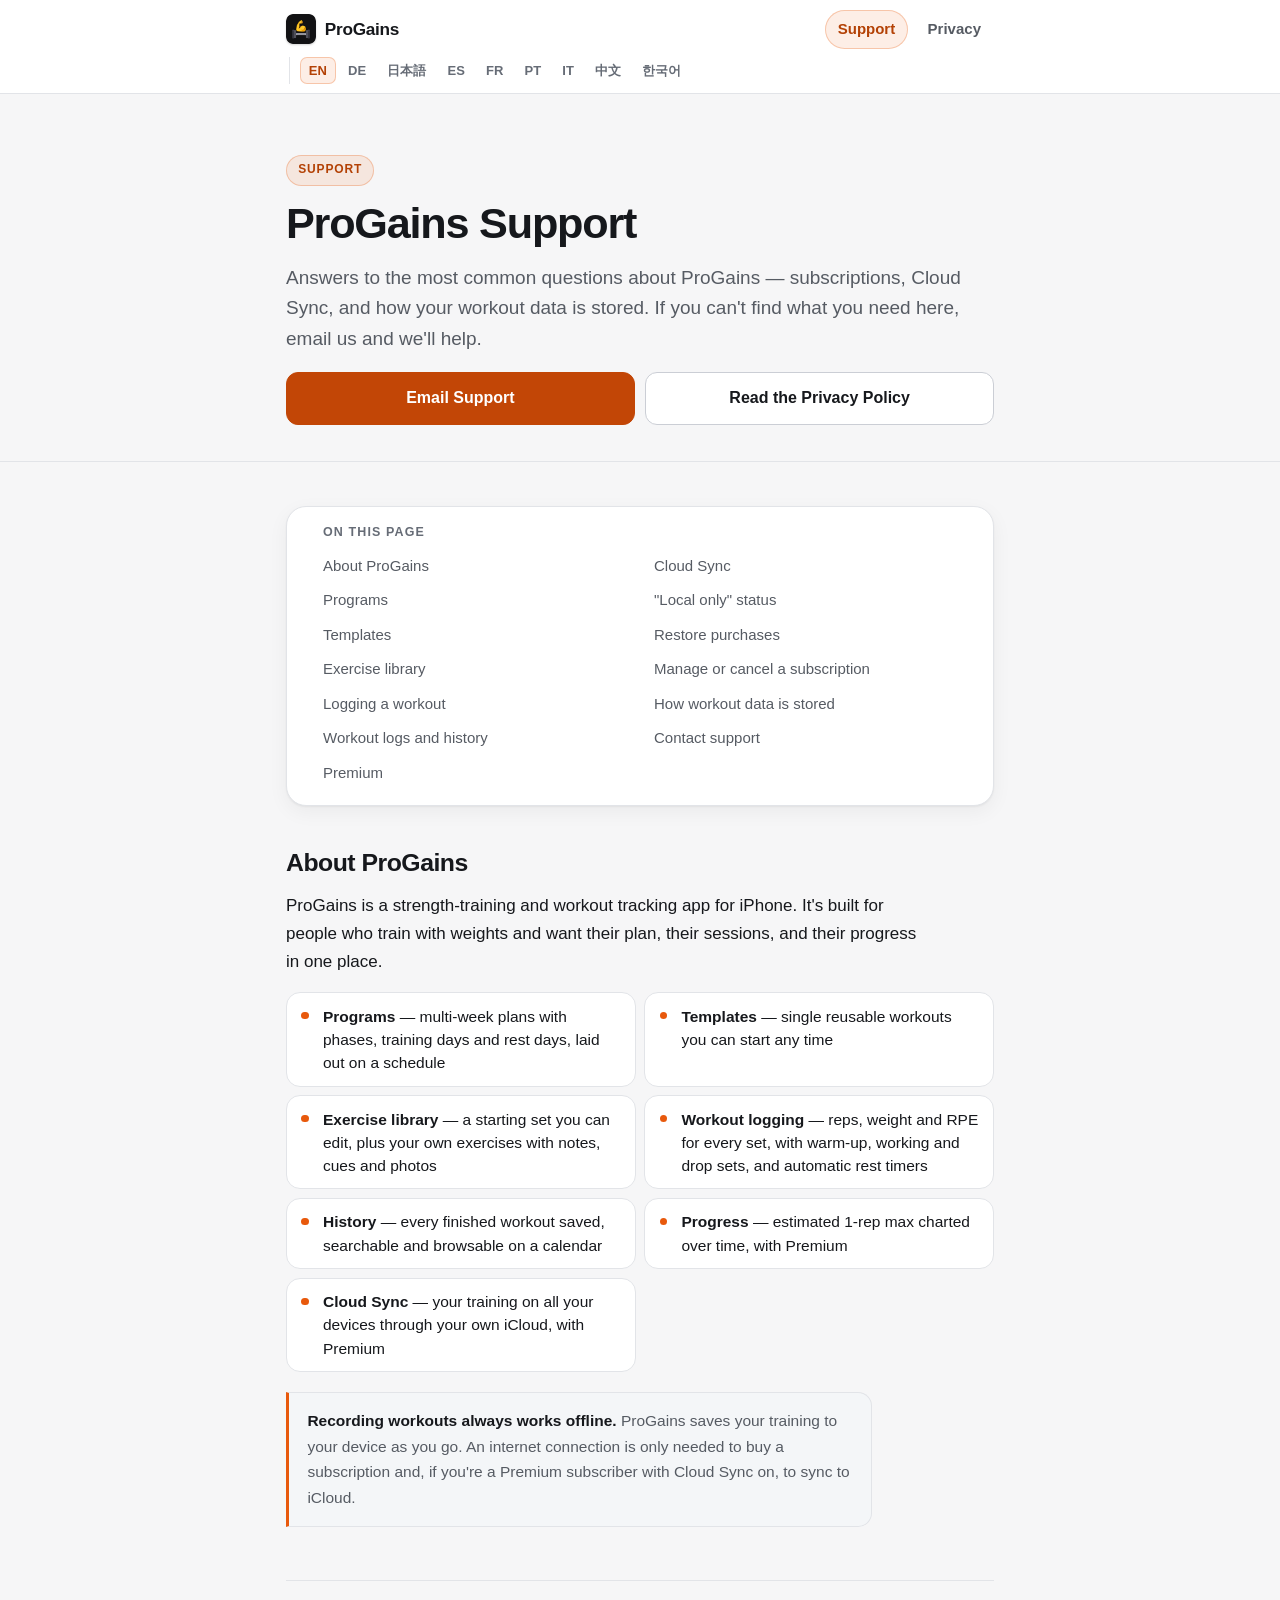
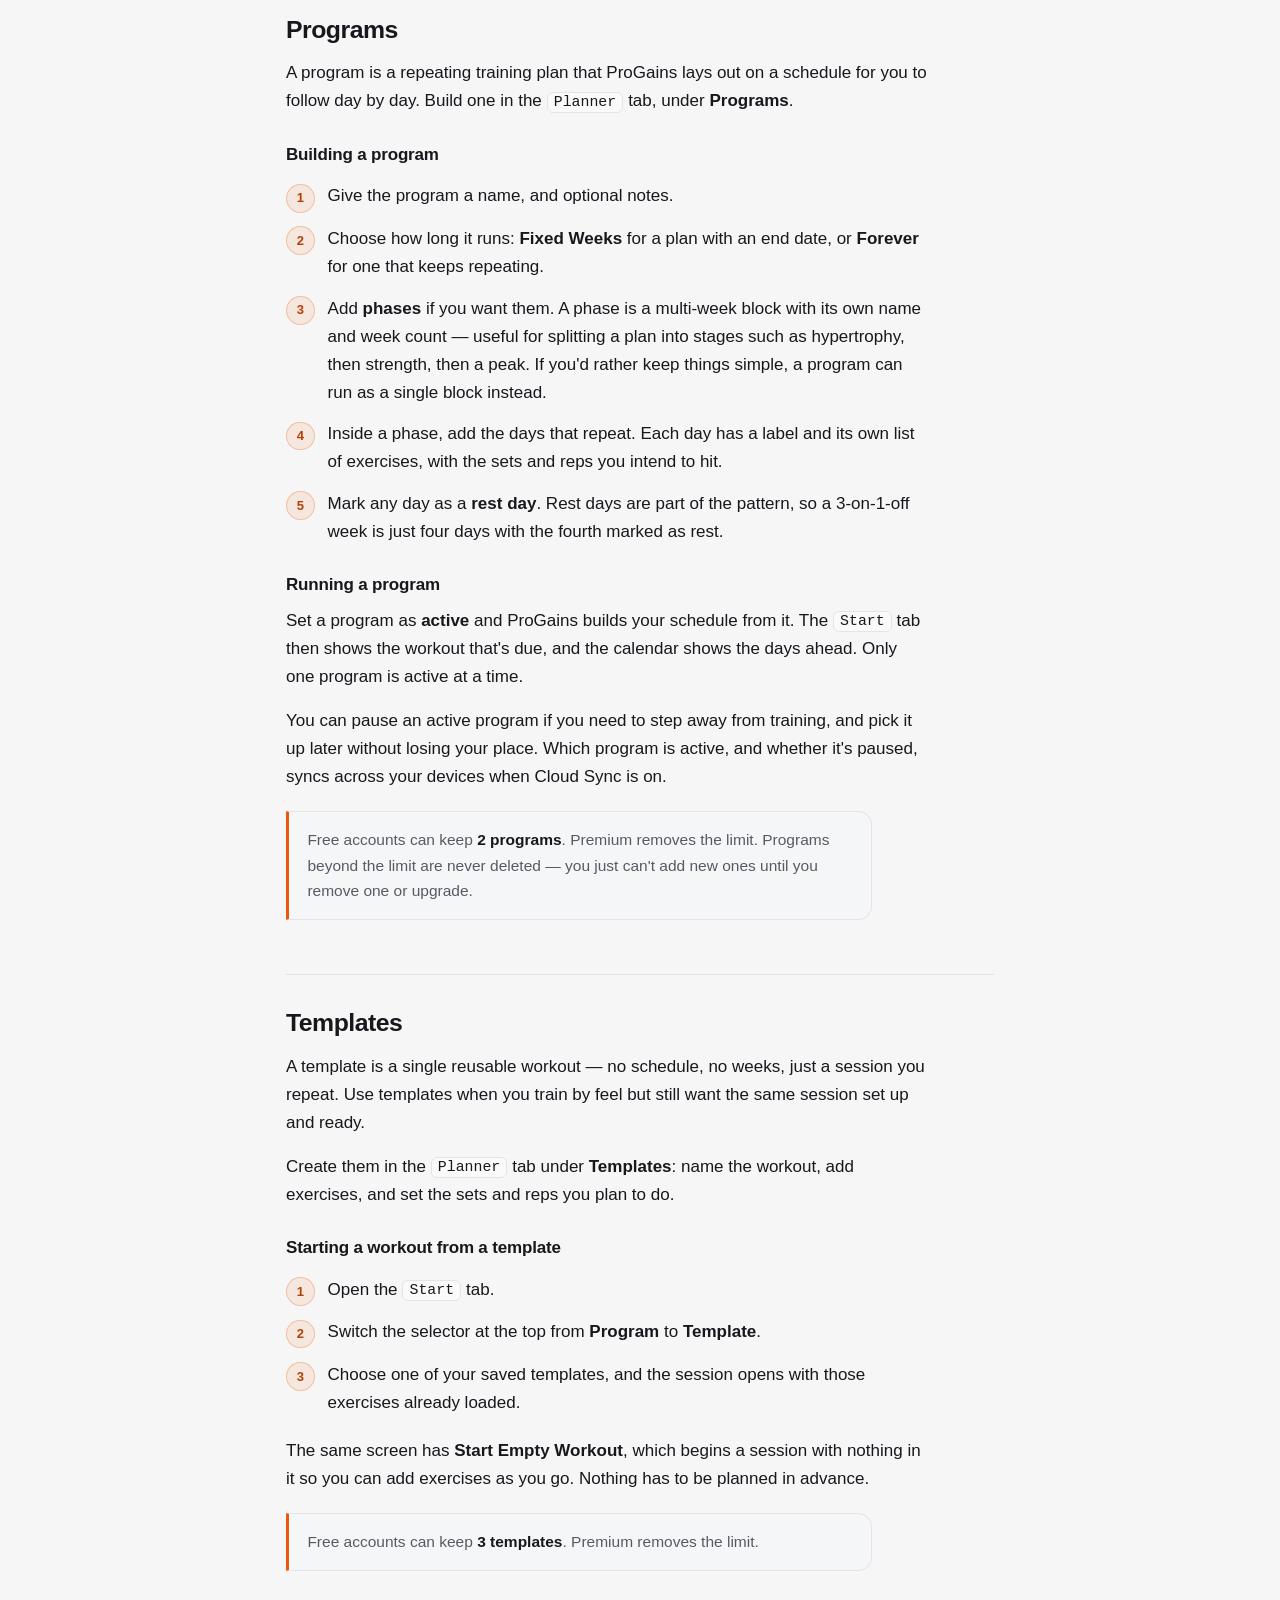
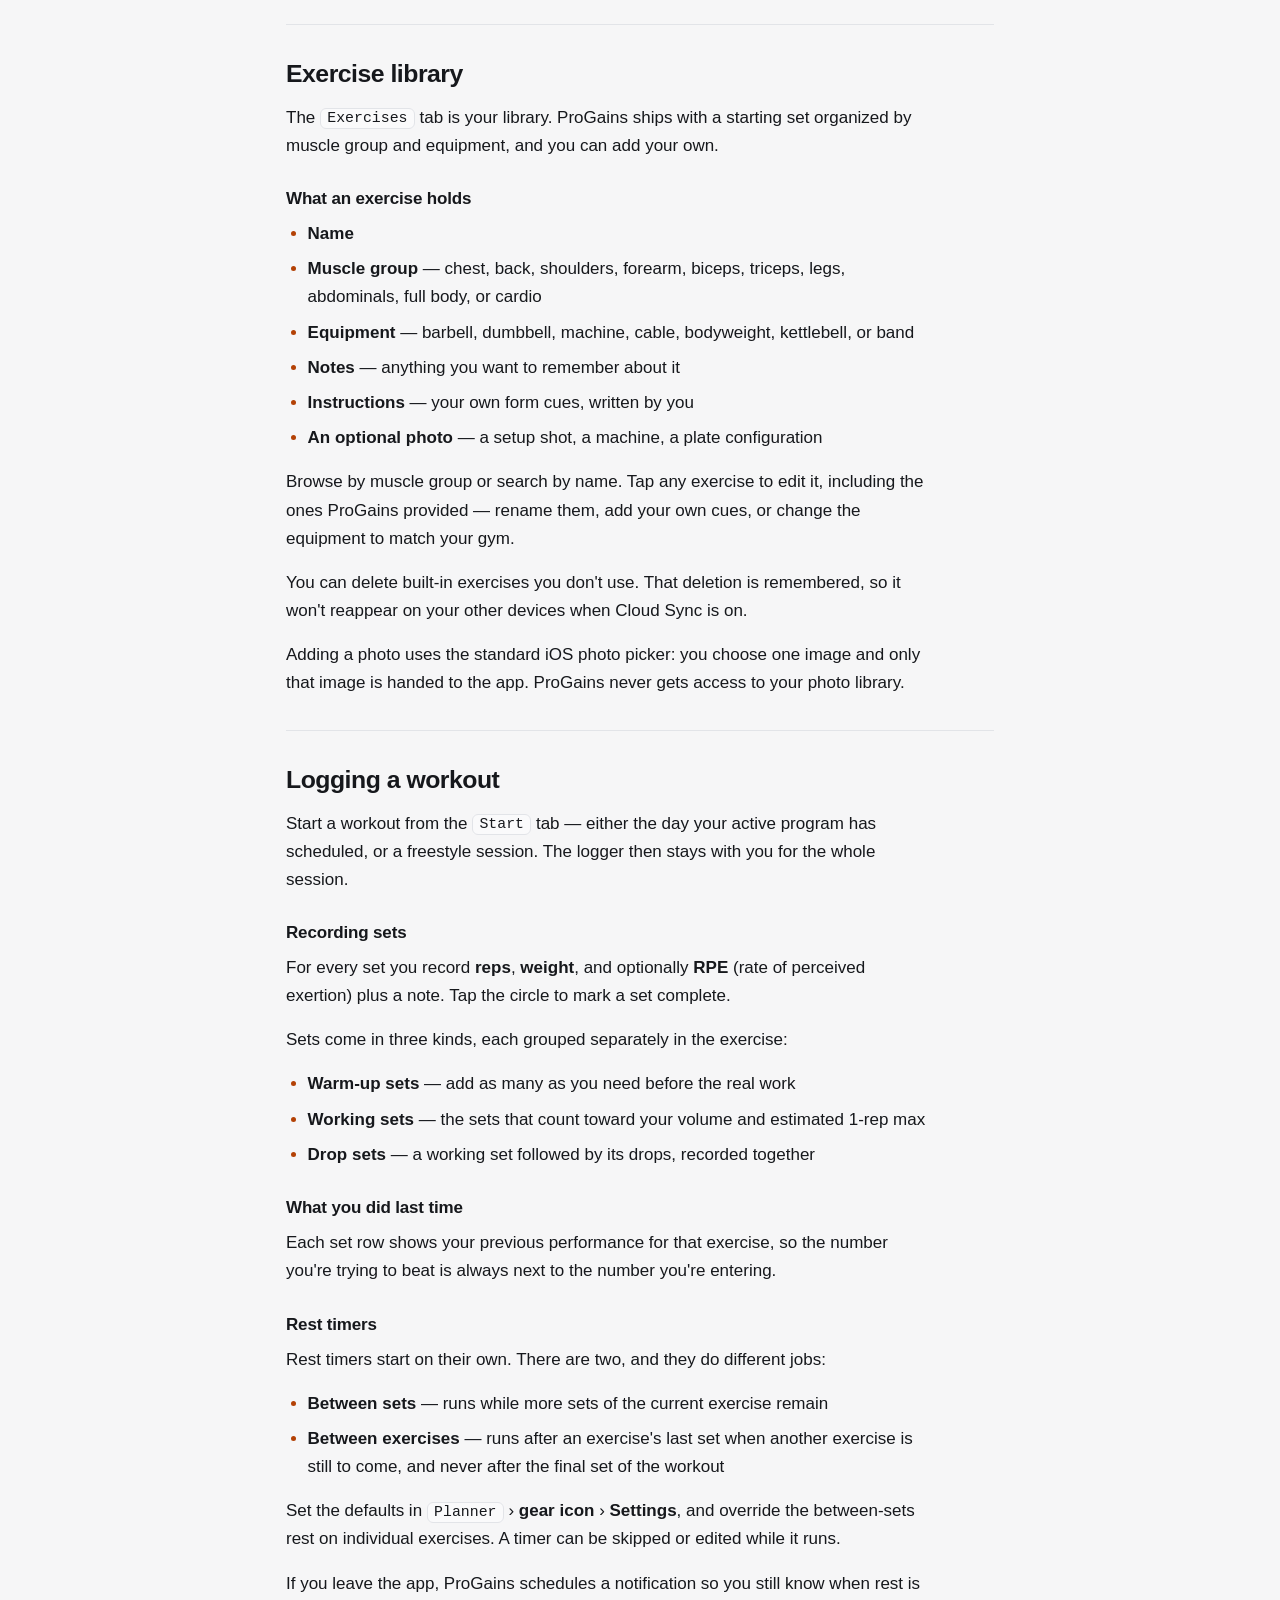
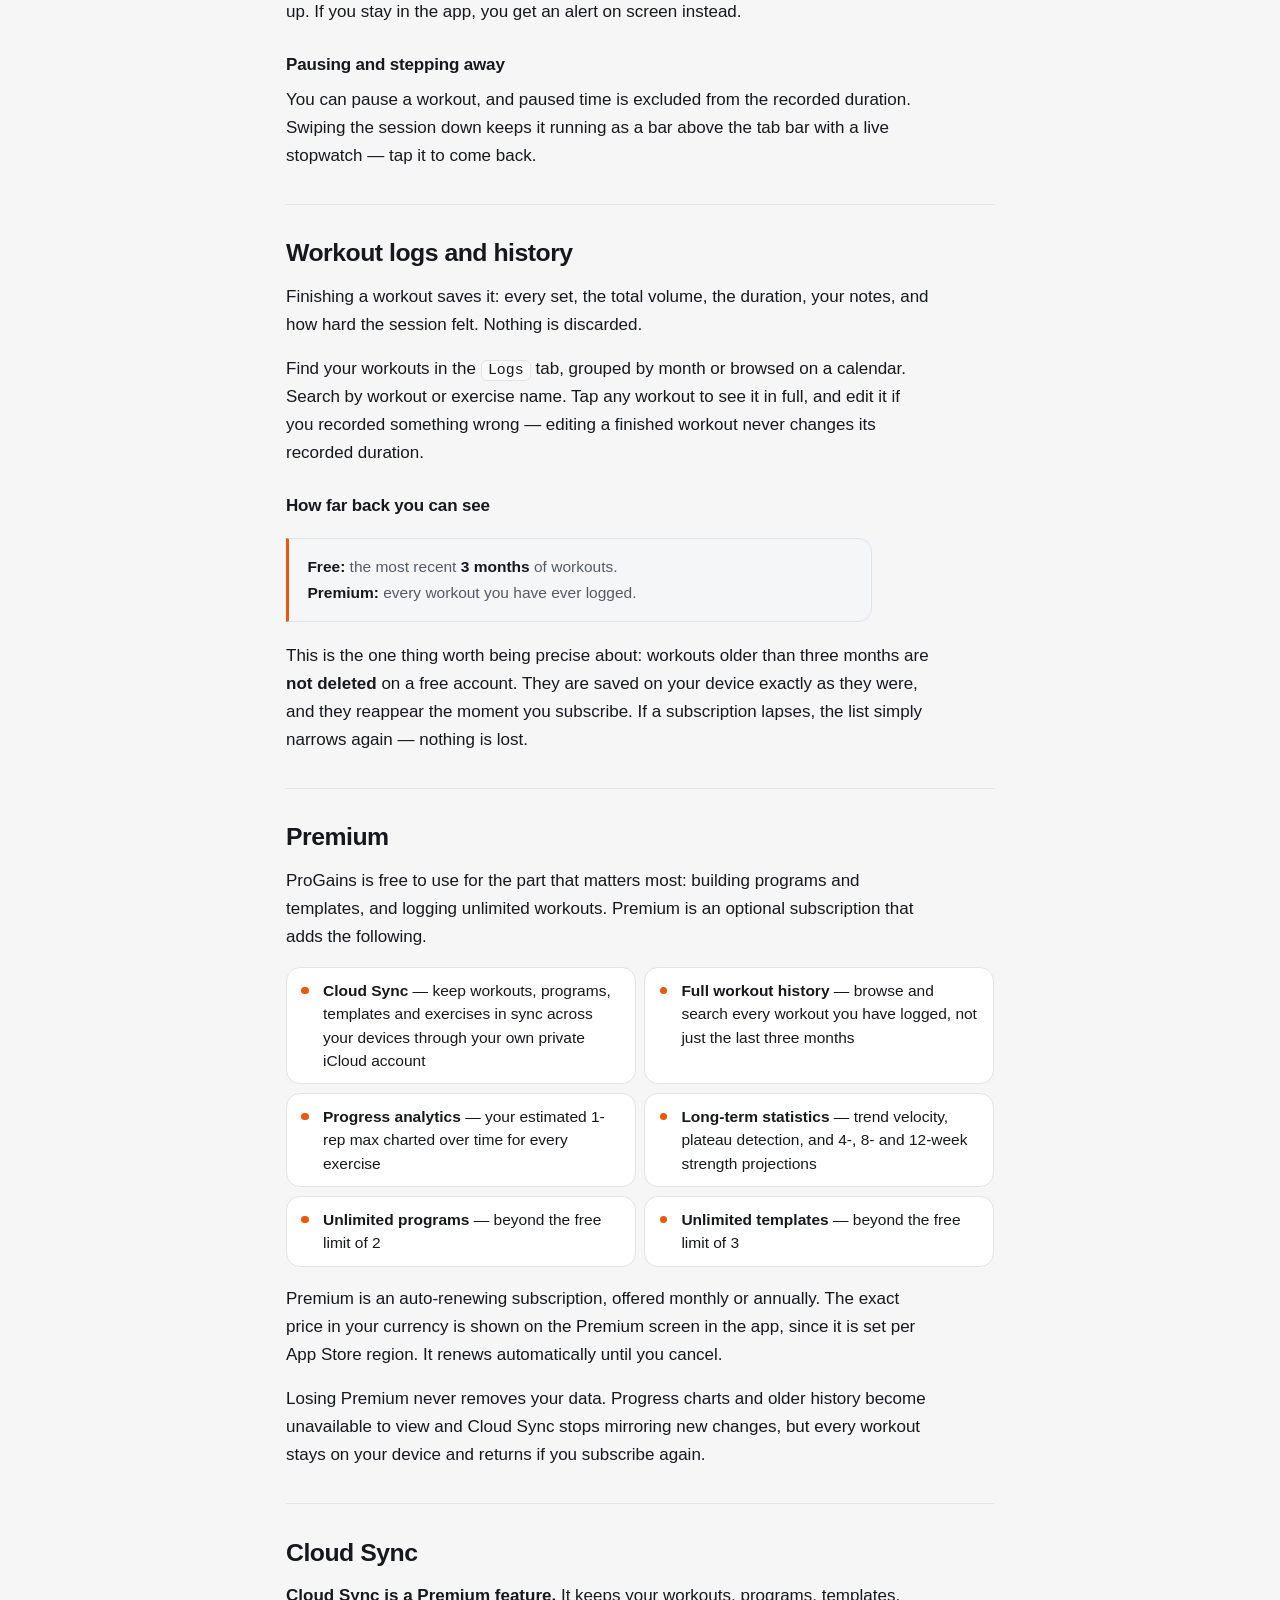
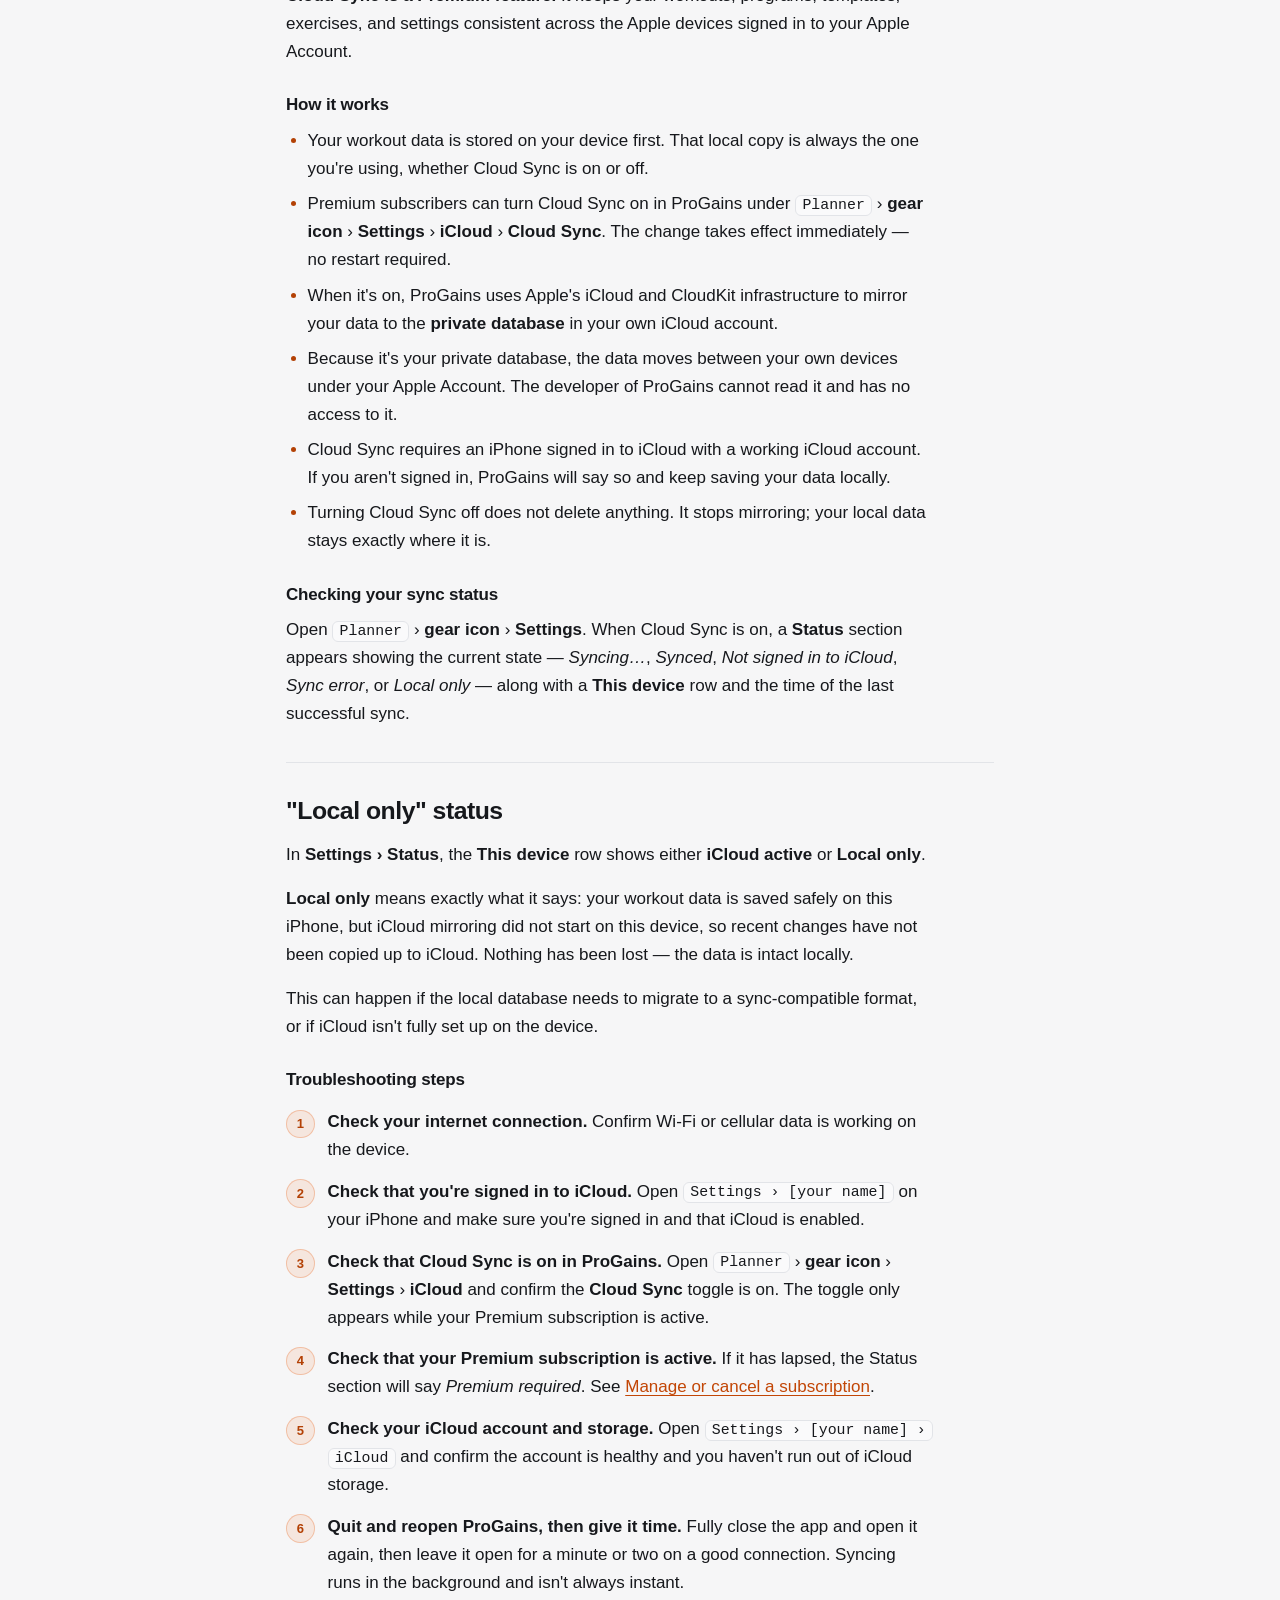
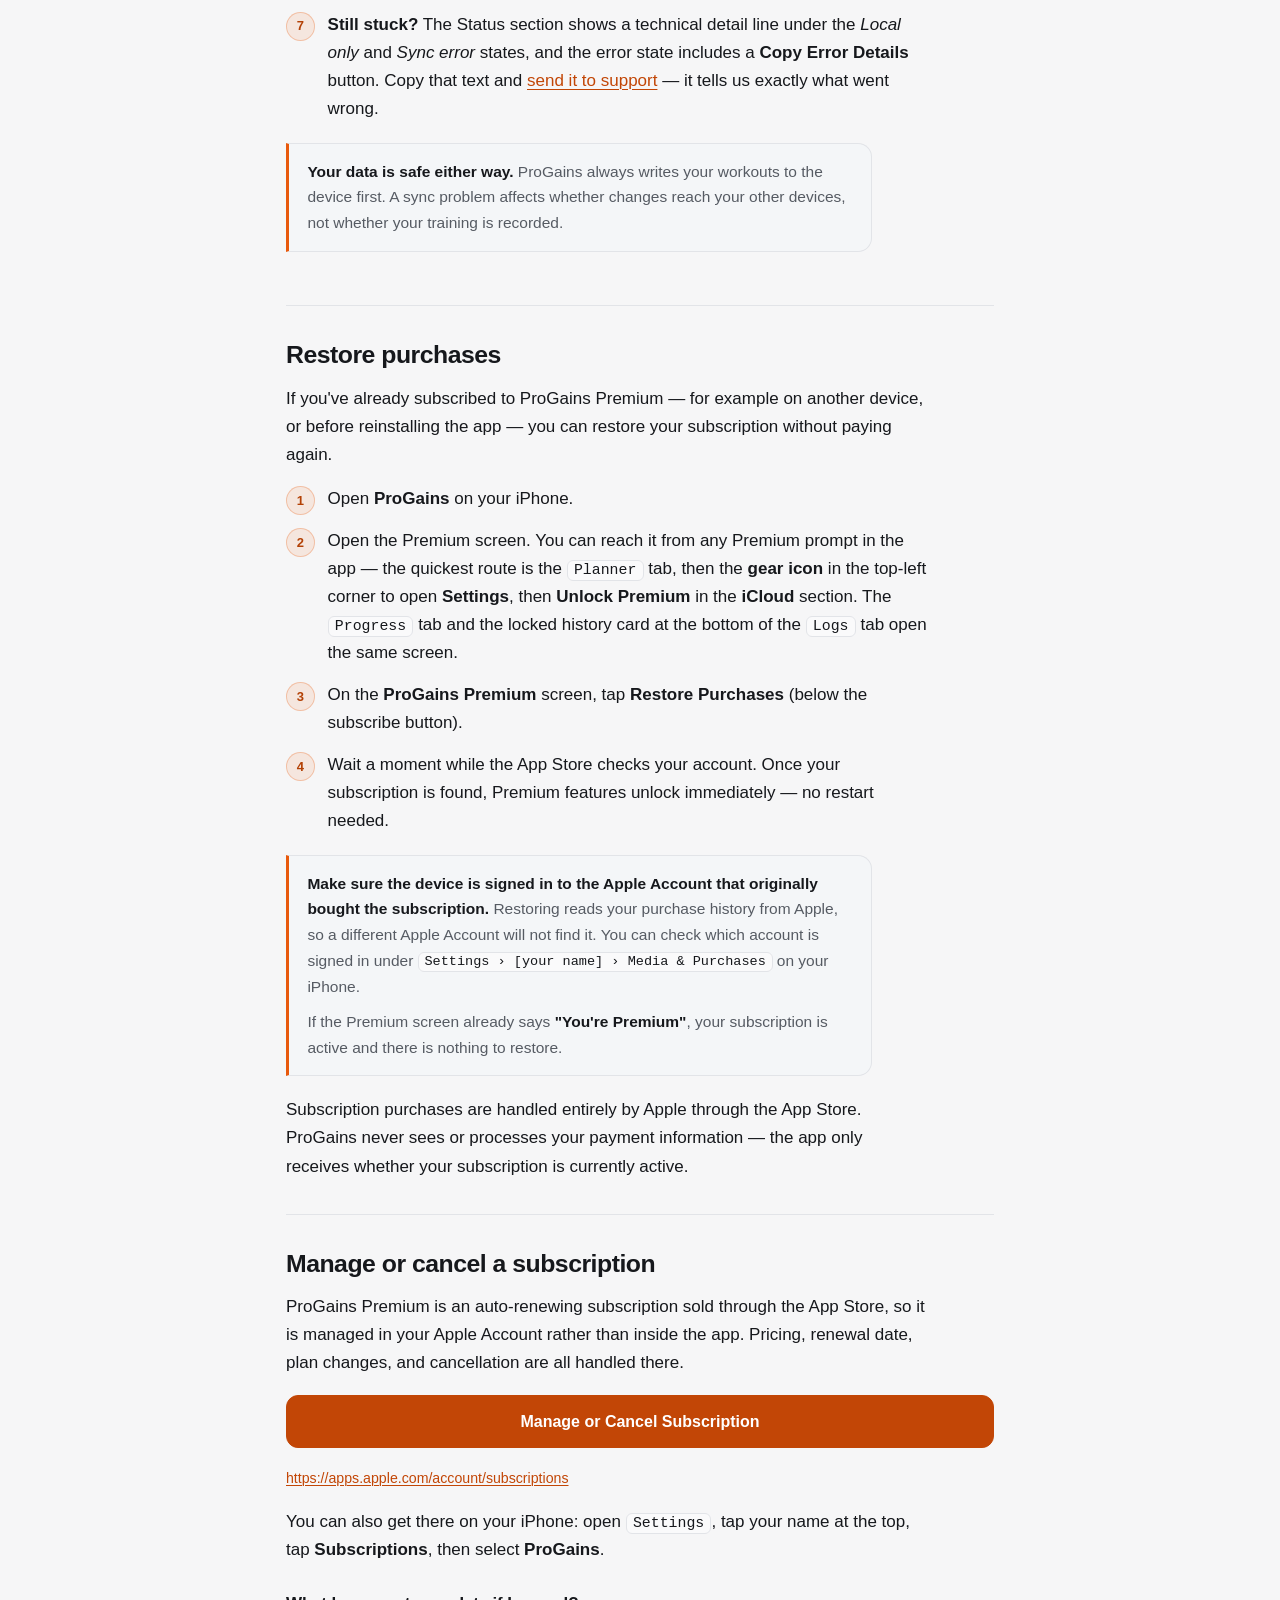
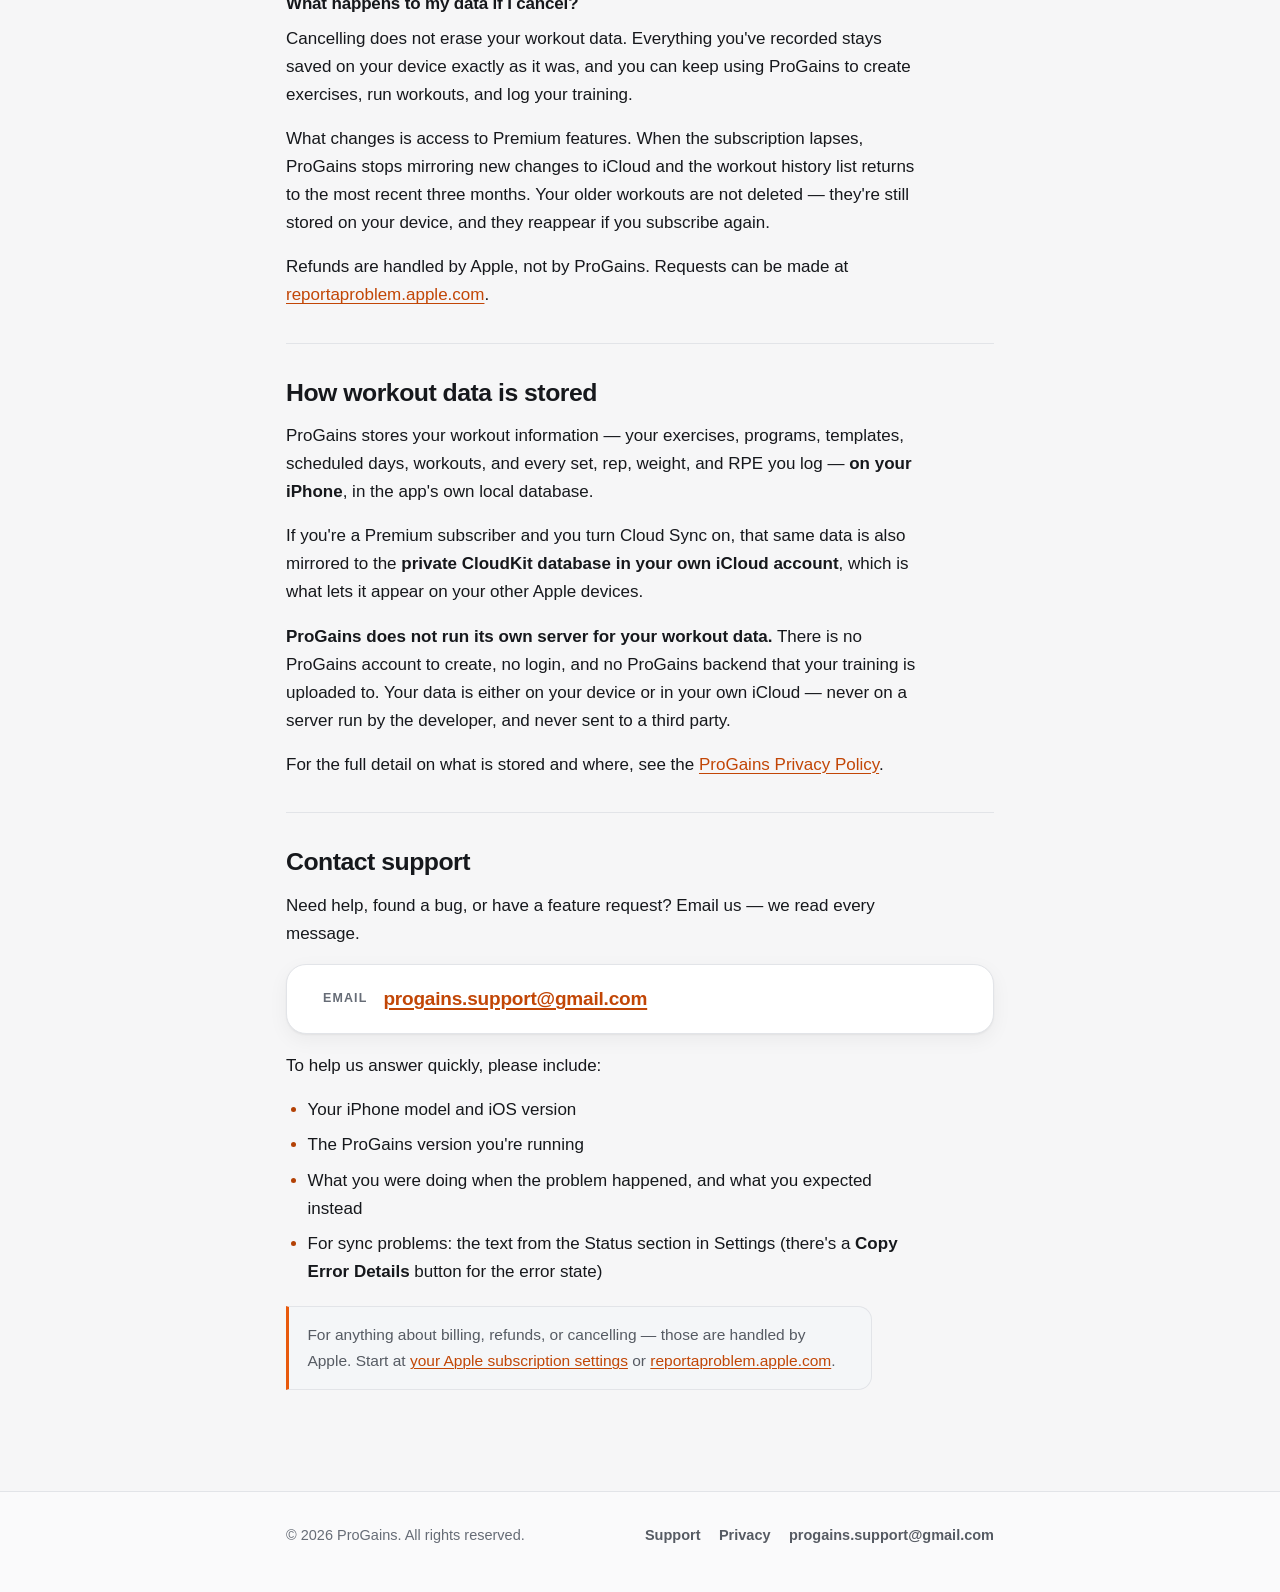
==== commit 2d2219dd: "updating website" ====
--- a/index.html
+++ b/index.html
@@ -22,23 +22,23 @@
 <meta property="og:locale:alternate" content="ko_KR">
 <meta property="og:title" content="ProGains Support">
 <meta property="og:description" content="Help and support for ProGains, the strength-training and workout tracking app for iPhone. Restore purchases, manage your subscription, troubleshoot Cloud Sync, and contact support.">
-<meta property="og:image" content="icon-512.png">
+<meta property="og:image" content="assets/icon-512.png">
 <meta name="twitter:card" content="summary">
 <meta name="twitter:title" content="ProGains Support">
 <meta name="twitter:description" content="Help and support for ProGains, the strength-training and workout tracking app for iPhone. Restore purchases, manage your subscription, troubleshoot Cloud Sync, and contact support.">
-<meta name="twitter:image" content="icon-512.png">
-<link rel="icon" type="image/png" sizes="32x32" href="icon-32.png">
-<link rel="icon" type="image/png" sizes="192x192" href="icon-512.png">
-<link rel="apple-touch-icon" sizes="180x180" href="icon-180.png">
-<link rel="stylesheet" href="styles.css">
+<meta name="twitter:image" content="assets/icon-512.png">
+<link rel="icon" type="image/png" sizes="32x32" href="assets/icon-32.png">
+<link rel="icon" type="image/png" sizes="192x192" href="assets/icon-512.png">
+<link rel="apple-touch-icon" sizes="180x180" href="assets/icon-180.png">
+<link rel="stylesheet" href="css/styles.css">
 </head>
 <body>
 <div class="i18n" id="en" lang="en">
 <header class="site-header"><div class="wrap">
 <a class="brand" href="#en" aria-label="ProGains"><span class="brand-mark" aria-hidden="true"></span><span><span class="pro">Pro</span><span class="gains">Gains</span></span></a>
 <nav class="site-nav" aria-label="Primary">
-<a href="support.html#en" aria-current="page">Support</a>
-<a href="privacy.html#en">Privacy</a>
+<a href="#en" aria-current="page">Support</a>
+<a href="privacy/#en">Privacy</a>
 </nav>
 <nav class="lang-switch" aria-label="Language"><a href="#en" lang="en" hreflang="en" title="English" aria-current="true">EN</a><a href="#de" lang="de" hreflang="de" title="Deutsch">DE</a><a href="#ja" lang="ja" hreflang="ja" title="日本語">日本語</a><a href="#es" lang="es" hreflang="es" title="Español">ES</a><a href="#fr" lang="fr" hreflang="fr" title="Français">FR</a><a href="#pt" lang="pt-BR" hreflang="pt-BR" title="Português">PT</a><a href="#it" lang="it" hreflang="it" title="Italiano">IT</a><a href="#zh" lang="zh-Hans" hreflang="zh-Hans" title="简体中文">中文</a><a href="#ko" lang="ko" hreflang="ko" title="한국어">한국어</a></nav>
 </div></header>
@@ -46,58 +46,111 @@
 <p class="eyebrow">Support</p>
 <h1>ProGains Support</h1>
 <p class="lede">Answers to the most common questions about ProGains — subscriptions, Cloud Sync, and how your workout data is stored. If you can't find what you need here, email us and we'll help.</p>
-<div class="btn-row"><a class="btn btn-primary" href="mailto:progains.support@gmail.com">Email Support</a><a class="btn btn-secondary" href="privacy.html#en">Read the Privacy Policy</a></div>
+<div class="btn-row"><a class="btn btn-primary" href="mailto:progains.support@gmail.com">Email Support</a><a class="btn btn-secondary" href="privacy/#en">Read the Privacy Policy</a></div>
 </div></div>
 <main id="main-en"><div class="wrap">
 <nav class="toc" aria-label="On this page"><h2>On this page</h2><ol>
 <li><a href="#about-en">About ProGains</a></li>
+<li><a href="#programs-en">Programs</a></li>
+<li><a href="#templates-en">Templates</a></li>
+<li><a href="#exercises-en">Exercise library</a></li>
+<li><a href="#logging-en">Logging a workout</a></li>
+<li><a href="#history-en">Workout logs and history</a></li>
+<li><a href="#premium-en">Premium</a></li>
+<li><a href="#cloud-sync-en">Cloud Sync</a></li>
+<li><a href="#local-only-en">"Local only" status</a></li>
 <li><a href="#restore-en">Restore purchases</a></li>
 <li><a href="#subscription-en">Manage or cancel a subscription</a></li>
-<li><a href="#cloud-sync-en">Cloud Sync</a></li>
-<li><a href="#local-only-en">"Local only" status</a></li>
 <li><a href="#storage-en">How workout data is stored</a></li>
 <li><a href="#contact-en">Contact support</a></li>
 </ol></nav>
-<section id="about-en"><h2>About ProGains</h2><p>ProGains is a strength-training and workout tracking app for iPhone. It's built for people who train with weights and want their sessions, their plan, and their progress in one place.</p>
-<p>With ProGains you can:</p>
+<section id="about-en"><h2>About ProGains</h2><p>ProGains is a strength-training and workout tracking app for iPhone. It's built for people who train with weights and want their plan, their sessions, and their progress in one place.</p>
 <ul class="features">
-<li>Create and customize your own exercises, with notes, instructions, muscle group, equipment, and an optional photo</li>
-<li>Build workout templates you can reuse any time</li>
-<li>Build multi-phase training programs and schedule your training week</li>
-<li>Track a workout as you do it, with a built-in rest timer</li>
-<li>Record sets, reps, weight, and RPE for every exercise</li>
-<li>Log warm-up sets, working sets, and drop sets separately</li>
-<li>Start a freestyle workout when you're not following a plan</li>
-<li>Review your workout logs and search your training history</li>
-<li>Track strength progress and estimated one-rep max over time</li>
-<li>Unlock Premium for advanced progress analytics, long-term statistics, your full workout history, unlimited programs and templates, and Cloud Sync</li>
-<li>Keep your training in sync across your Apple devices with Premium Cloud Sync, using your own iCloud account</li>
-</ul>
-<div class="note">
-<p><strong>Recording workouts always works offline.</strong> ProGains saves your training to your device as you go. An internet connection is only needed for purchasing a subscription and, if you're a Premium subscriber with Cloud Sync turned on, for syncing to iCloud.</p>
-</div></section>
-<section id="restore-en"><h2>Restore purchases</h2><p>If you've already subscribed to ProGains Premium — for example on another device, or before reinstalling the app — you can restore your subscription without paying again.</p>
-<ol class="steps">
-<li>Open <strong>ProGains</strong> on your iPhone.</li>
-<li>Open the Premium screen. You can reach it from any Premium prompt in the app — the quickest route is the <span class="path">Planner</span> tab, then the <strong>gear icon</strong> in the top-left corner to open <strong>Settings</strong>, then <strong>Unlock Premium</strong> in the <strong>iCloud</strong> section. The <span class="path">Progress</span> tab and the locked history card at the bottom of the <span class="path">Logs</span> tab open the same screen.</li>
-<li>On the <strong>ProGains Premium</strong> screen, tap <strong>Restore Purchases</strong> (below the subscribe button).</li>
-<li>Wait a moment while the App Store checks your account. Once your subscription is found, Premium features unlock immediately — no restart needed.</li>
-</ol>
-<div class="note">
-<p><strong>Make sure the device is signed in to the Apple Account that originally bought the subscription.</strong> Restoring reads your purchase history from Apple, so a different Apple Account will not find it. You can check which account is signed in under <span class="path">Settings › [your name] › Media &amp; Purchases</span> on your iPhone.</p>
-<p>If the Premium screen already says <strong>"You're Premium"</strong>, your subscription is active and there is nothing to restore.</p>
-</div>
-<p>Subscription purchases are handled entirely by Apple through the App Store. ProGains never sees or processes your payment information — the app only receives whether your subscription is currently active.</p></section>
-<section id="subscription-en"><h2>Manage or cancel a subscription</h2><p>ProGains Premium is an auto-renewing subscription sold through the App Store, so it is managed in your Apple Account rather than inside the app. Pricing, renewal date, plan changes, and cancellation are all handled there.</p>
-<div class="btn-row">
-<a class="btn btn-primary" href="https://apps.apple.com/account/subscriptions">Manage or Cancel Subscription</a>
-</div>
-<p style="margin-top:1rem"><small><a href="https://apps.apple.com/account/subscriptions">https://apps.apple.com/account/subscriptions</a></small></p>
-<p>You can also get there on your iPhone: open <span class="path">Settings</span>, tap your name at the top, tap <strong>Subscriptions</strong>, then select <strong>ProGains</strong>.</p>
-<h3>What happens to my data if I cancel?</h3>
-<p>Cancelling does not erase your workout data. Everything you've recorded stays saved on your device exactly as it was, and you can keep using ProGains to create exercises, run workouts, and log your training.</p>
-<p>What changes is access to Premium features. When the subscription lapses, ProGains stops mirroring new changes to iCloud and the workout history list returns to the most recent three months. Your older workouts are not deleted — they're still stored on your device, and they reappear if you subscribe again.</p>
-<p>Refunds are handled by Apple, not by ProGains. Requests can be made at <a href="https://reportaproblem.apple.com">reportaproblem.apple.com</a>.</p></section>
+<li><strong>Programs</strong> &mdash; multi-week plans with phases, training days and rest days, laid out on a schedule</li>
+<li><strong>Templates</strong> &mdash; single reusable workouts you can start any time</li>
+<li><strong>Exercise library</strong> &mdash; a starting set you can edit, plus your own exercises with notes, cues and photos</li>
+<li><strong>Workout logging</strong> &mdash; reps, weight and RPE for every set, with warm-up, working and drop sets, and automatic rest timers</li>
+<li><strong>History</strong> &mdash; every finished workout saved, searchable and browsable on a calendar</li>
+<li><strong>Progress</strong> &mdash; estimated 1-rep max charted over time, with Premium</li>
+<li><strong>Cloud Sync</strong> &mdash; your training on all your devices through your own iCloud, with Premium</li>
+</ul>
+<div class="note">
+<p><strong>Recording workouts always works offline.</strong> ProGains saves your training to your device as you go. An internet connection is only needed to buy a subscription and, if you're a Premium subscriber with Cloud Sync on, to sync to iCloud.</p>
+</div></section>
+<section id="programs-en"><h2>Programs</h2><p>A program is a repeating training plan that ProGains lays out on a schedule for you to follow day by day. Build one in the <span class="path">Planner</span> tab, under <strong>Programs</strong>.</p>
+<h3>Building a program</h3>
+<ol class="steps">
+<li>Give the program a name, and optional notes.</li>
+<li>Choose how long it runs: <strong>Fixed Weeks</strong> for a plan with an end date, or <strong>Forever</strong> for one that keeps repeating.</li>
+<li>Add <strong>phases</strong> if you want them. A phase is a multi-week block with its own name and week count &mdash; useful for splitting a plan into stages such as hypertrophy, then strength, then a peak. If you'd rather keep things simple, a program can run as a single block instead.</li>
+<li>Inside a phase, add the days that repeat. Each day has a label and its own list of exercises, with the sets and reps you intend to hit.</li>
+<li>Mark any day as a <strong>rest day</strong>. Rest days are part of the pattern, so a 3-on-1-off week is just four days with the fourth marked as rest.</li>
+</ol>
+<h3>Running a program</h3>
+<p>Set a program as <strong>active</strong> and ProGains builds your schedule from it. The <span class="path">Start</span> tab then shows the workout that's due, and the calendar shows the days ahead. Only one program is active at a time.</p>
+<p>You can pause an active program if you need to step away from training, and pick it up later without losing your place. Which program is active, and whether it's paused, syncs across your devices when Cloud Sync is on.</p>
+<div class="note"><p>Free accounts can keep <strong>2 programs</strong>. Premium removes the limit. Programs beyond the limit are never deleted &mdash; you just can't add new ones until you remove one or upgrade.</p></div></section>
+<section id="templates-en"><h2>Templates</h2><p>A template is a single reusable workout &mdash; no schedule, no weeks, just a session you repeat. Use templates when you train by feel but still want the same session set up and ready.</p>
+<p>Create them in the <span class="path">Planner</span> tab under <strong>Templates</strong>: name the workout, add exercises, and set the sets and reps you plan to do.</p>
+<h3>Starting a workout from a template</h3>
+<ol class="steps">
+<li>Open the <span class="path">Start</span> tab.</li>
+<li>Switch the selector at the top from <strong>Program</strong> to <strong>Template</strong>.</li>
+<li>Choose one of your saved templates, and the session opens with those exercises already loaded.</li>
+</ol>
+<p>The same screen has <strong>Start Empty Workout</strong>, which begins a session with nothing in it so you can add exercises as you go. Nothing has to be planned in advance.</p>
+<div class="note"><p>Free accounts can keep <strong>3 templates</strong>. Premium removes the limit.</p></div></section>
+<section id="exercises-en"><h2>Exercise library</h2><p>The <span class="path">Exercises</span> tab is your library. ProGains ships with a starting set organized by muscle group and equipment, and you can add your own.</p>
+<h3>What an exercise holds</h3>
+<ul>
+<li><strong>Name</strong></li>
+<li><strong>Muscle group</strong> &mdash; chest, back, shoulders, forearm, biceps, triceps, legs, abdominals, full body, or cardio</li>
+<li><strong>Equipment</strong> &mdash; barbell, dumbbell, machine, cable, bodyweight, kettlebell, or band</li>
+<li><strong>Notes</strong> &mdash; anything you want to remember about it</li>
+<li><strong>Instructions</strong> &mdash; your own form cues, written by you</li>
+<li><strong>An optional photo</strong> &mdash; a setup shot, a machine, a plate configuration</li>
+</ul>
+<p>Browse by muscle group or search by name. Tap any exercise to edit it, including the ones ProGains provided &mdash; rename them, add your own cues, or change the equipment to match your gym.</p>
+<p>You can delete built-in exercises you don't use. That deletion is remembered, so it won't reappear on your other devices when Cloud Sync is on.</p>
+<p>Adding a photo uses the standard iOS photo picker: you choose one image and only that image is handed to the app. ProGains never gets access to your photo library.</p></section>
+<section id="logging-en"><h2>Logging a workout</h2><p>Start a workout from the <span class="path">Start</span> tab &mdash; either the day your active program has scheduled, or a freestyle session. The logger then stays with you for the whole session.</p>
+<h3>Recording sets</h3>
+<p>For every set you record <strong>reps</strong>, <strong>weight</strong>, and optionally <strong>RPE</strong> (rate of perceived exertion) plus a note. Tap the circle to mark a set complete.</p>
+<p>Sets come in three kinds, each grouped separately in the exercise:</p>
+<ul>
+<li><strong>Warm-up sets</strong> &mdash; add as many as you need before the real work</li>
+<li><strong>Working sets</strong> &mdash; the sets that count toward your volume and estimated 1-rep max</li>
+<li><strong>Drop sets</strong> &mdash; a working set followed by its drops, recorded together</li>
+</ul>
+<h3>What you did last time</h3>
+<p>Each set row shows your previous performance for that exercise, so the number you're trying to beat is always next to the number you're entering.</p>
+<h3>Rest timers</h3>
+<p>Rest timers start on their own. There are two, and they do different jobs:</p>
+<ul>
+<li><strong>Between sets</strong> &mdash; runs while more sets of the current exercise remain</li>
+<li><strong>Between exercises</strong> &mdash; runs after an exercise's last set when another exercise is still to come, and never after the final set of the workout</li>
+</ul>
+<p>Set the defaults in <span class="path">Planner</span> &rsaquo; <strong>gear icon</strong> &rsaquo; <strong>Settings</strong>, and override the between-sets rest on individual exercises. A timer can be skipped or edited while it runs.</p>
+<p>If you leave the app, ProGains schedules a notification so you still know when rest is up. If you stay in the app, you get an alert on screen instead.</p>
+<h3>Pausing and stepping away</h3>
+<p>You can pause a workout, and paused time is excluded from the recorded duration. Swiping the session down keeps it running as a bar above the tab bar with a live stopwatch &mdash; tap it to come back.</p></section>
+<section id="history-en"><h2>Workout logs and history</h2><p>Finishing a workout saves it: every set, the total volume, the duration, your notes, and how hard the session felt. Nothing is discarded.</p>
+<p>Find your workouts in the <span class="path">Logs</span> tab, grouped by month or browsed on a calendar. Search by workout or exercise name. Tap any workout to see it in full, and edit it if you recorded something wrong &mdash; editing a finished workout never changes its recorded duration.</p>
+<h3>How far back you can see</h3>
+<div class="note"><p><strong>Free:</strong> the most recent <strong>3 months</strong> of workouts.<br>
+<strong>Premium:</strong> every workout you have ever logged.</p></div>
+<p>This is the one thing worth being precise about: workouts older than three months are <strong>not deleted</strong> on a free account. They are saved on your device exactly as they were, and they reappear the moment you subscribe. If a subscription lapses, the list simply narrows again &mdash; nothing is lost.</p></section>
+<section id="premium-en"><h2>Premium</h2><p>ProGains is free to use for the part that matters most: building programs and templates, and logging unlimited workouts. Premium is an optional subscription that adds the following.</p>
+<ul class="features">
+<li><strong>Cloud Sync</strong> &mdash; keep workouts, programs, templates and exercises in sync across your devices through your own private iCloud account</li>
+<li><strong>Full workout history</strong> &mdash; browse and search every workout you have logged, not just the last three months</li>
+<li><strong>Progress analytics</strong> &mdash; your estimated 1-rep max charted over time for every exercise</li>
+<li><strong>Long-term statistics</strong> &mdash; trend velocity, plateau detection, and 4-, 8- and 12-week strength projections</li>
+<li><strong>Unlimited programs</strong> &mdash; beyond the free limit of 2</li>
+<li><strong>Unlimited templates</strong> &mdash; beyond the free limit of 3</li>
+</ul>
+<p style="margin-top:1.15rem">Premium is an auto-renewing subscription, offered monthly or annually. The exact price in your currency is shown on the Premium screen in the app, since it is set per App Store region. It renews automatically until you cancel.</p>
+<p>Losing Premium never removes your data. Progress charts and older history become unavailable to view and Cloud Sync stops mirroring new changes, but every workout stays on your device and returns if you subscribe again.</p></section>
 <section id="cloud-sync-en"><h2>Cloud Sync</h2><p><strong>Cloud Sync is a Premium feature.</strong> It keeps your workouts, programs, templates, exercises, and settings consistent across the Apple devices signed in to your Apple Account.</p>
 <h3>How it works</h3>
 <ul>
@@ -126,10 +179,32 @@
 <div class="note">
 <p><strong>Your data is safe either way.</strong> ProGains always writes your workouts to the device first. A sync problem affects whether changes reach your other devices, not whether your training is recorded.</p>
 </div></section>
+<section id="restore-en"><h2>Restore purchases</h2><p>If you've already subscribed to ProGains Premium — for example on another device, or before reinstalling the app — you can restore your subscription without paying again.</p>
+<ol class="steps">
+<li>Open <strong>ProGains</strong> on your iPhone.</li>
+<li>Open the Premium screen. You can reach it from any Premium prompt in the app — the quickest route is the <span class="path">Planner</span> tab, then the <strong>gear icon</strong> in the top-left corner to open <strong>Settings</strong>, then <strong>Unlock Premium</strong> in the <strong>iCloud</strong> section. The <span class="path">Progress</span> tab and the locked history card at the bottom of the <span class="path">Logs</span> tab open the same screen.</li>
+<li>On the <strong>ProGains Premium</strong> screen, tap <strong>Restore Purchases</strong> (below the subscribe button).</li>
+<li>Wait a moment while the App Store checks your account. Once your subscription is found, Premium features unlock immediately — no restart needed.</li>
+</ol>
+<div class="note">
+<p><strong>Make sure the device is signed in to the Apple Account that originally bought the subscription.</strong> Restoring reads your purchase history from Apple, so a different Apple Account will not find it. You can check which account is signed in under <span class="path">Settings › [your name] › Media &amp; Purchases</span> on your iPhone.</p>
+<p>If the Premium screen already says <strong>"You're Premium"</strong>, your subscription is active and there is nothing to restore.</p>
+</div>
+<p>Subscription purchases are handled entirely by Apple through the App Store. ProGains never sees or processes your payment information — the app only receives whether your subscription is currently active.</p></section>
+<section id="subscription-en"><h2>Manage or cancel a subscription</h2><p>ProGains Premium is an auto-renewing subscription sold through the App Store, so it is managed in your Apple Account rather than inside the app. Pricing, renewal date, plan changes, and cancellation are all handled there.</p>
+<div class="btn-row">
+<a class="btn btn-primary" href="https://apps.apple.com/account/subscriptions">Manage or Cancel Subscription</a>
+</div>
+<p style="margin-top:1rem"><small><a href="https://apps.apple.com/account/subscriptions">https://apps.apple.com/account/subscriptions</a></small></p>
+<p>You can also get there on your iPhone: open <span class="path">Settings</span>, tap your name at the top, tap <strong>Subscriptions</strong>, then select <strong>ProGains</strong>.</p>
+<h3>What happens to my data if I cancel?</h3>
+<p>Cancelling does not erase your workout data. Everything you've recorded stays saved on your device exactly as it was, and you can keep using ProGains to create exercises, run workouts, and log your training.</p>
+<p>What changes is access to Premium features. When the subscription lapses, ProGains stops mirroring new changes to iCloud and the workout history list returns to the most recent three months. Your older workouts are not deleted — they're still stored on your device, and they reappear if you subscribe again.</p>
+<p>Refunds are handled by Apple, not by ProGains. Requests can be made at <a href="https://reportaproblem.apple.com">reportaproblem.apple.com</a>.</p></section>
 <section id="storage-en"><h2>How workout data is stored</h2><p>ProGains stores your workout information — your exercises, programs, templates, scheduled days, workouts, and every set, rep, weight, and RPE you log — <strong>on your iPhone</strong>, in the app's own local database.</p>
 <p>If you're a Premium subscriber and you turn Cloud Sync on, that same data is also mirrored to the <strong>private CloudKit database in your own iCloud account</strong>, which is what lets it appear on your other Apple devices.</p>
 <p><strong>ProGains does not run its own server for your workout data.</strong> There is no ProGains account to create, no login, and no ProGains backend that your training is uploaded to. Your data is either on your device or in your own iCloud — never on a server run by the developer, and never sent to a third party.</p>
-<p>For the full detail on what is stored and where, see the <a href="privacy.html#en">ProGains Privacy Policy</a>.</p></section>
+<p>For the full detail on what is stored and where, see the <a href="privacy/#en">ProGains Privacy Policy</a>.</p></section>
 <section id="contact-en"><h2>Contact support</h2><p>Need help, found a bug, or have a feature request? Email us — we read every message.</p>
 <div class="contact">
 <span class="label">Email</span>
@@ -148,15 +223,15 @@
 </div></main>
 <footer class="site-footer"><div class="wrap">
 <p>&copy; 2026 ProGains. All rights reserved.</p>
-<nav class="footer-nav" aria-label="Footer"><a href="support.html#en">Support</a><a href="privacy.html#en">Privacy</a><a href="mailto:progains.support@gmail.com">progains.support@gmail.com</a></nav>
+<nav class="footer-nav" aria-label="Footer"><a href="#en">Support</a><a href="privacy/#en">Privacy</a><a href="mailto:progains.support@gmail.com">progains.support@gmail.com</a></nav>
 </div></footer>
 </div>
 <div class="i18n" id="de" lang="de">
 <header class="site-header"><div class="wrap">
 <a class="brand" href="#de" aria-label="ProGains"><span class="brand-mark" aria-hidden="true"></span><span><span class="pro">Pro</span><span class="gains">Gains</span></span></a>
 <nav class="site-nav" aria-label="Hauptnavigation">
-<a href="support.html#de" aria-current="page">Support</a>
-<a href="privacy.html#de">Datenschutz</a>
+<a href="#de" aria-current="page">Support</a>
+<a href="privacy/#de">Datenschutz</a>
 </nav>
 <nav class="lang-switch" aria-label="Language"><a href="#en" lang="en" hreflang="en" title="English">EN</a><a href="#de" lang="de" hreflang="de" title="Deutsch" aria-current="true">DE</a><a href="#ja" lang="ja" hreflang="ja" title="日本語">日本語</a><a href="#es" lang="es" hreflang="es" title="Español">ES</a><a href="#fr" lang="fr" hreflang="fr" title="Français">FR</a><a href="#pt" lang="pt-BR" hreflang="pt-BR" title="Português">PT</a><a href="#it" lang="it" hreflang="it" title="Italiano">IT</a><a href="#zh" lang="zh-Hans" hreflang="zh-Hans" title="简体中文">中文</a><a href="#ko" lang="ko" hreflang="ko" title="한국어">한국어</a></nav>
 </div></header>
@@ -164,58 +239,111 @@
 <p class="eyebrow">Support</p>
 <h1>ProGains Support</h1>
 <p class="lede">Antworten auf die häufigsten Fragen zu ProGains – Abos, Cloud-Sync und wie deine Trainingsdaten gespeichert werden. Wenn du hier nicht findest, was du brauchst, schreib uns eine E-Mail. Wir helfen dir.</p>
-<div class="btn-row"><a class="btn btn-primary" href="mailto:progains.support@gmail.com">E-Mail an den Support</a><a class="btn btn-secondary" href="privacy.html#de">Datenschutzerklärung lesen</a></div>
+<div class="btn-row"><a class="btn btn-primary" href="mailto:progains.support@gmail.com">E-Mail an den Support</a><a class="btn btn-secondary" href="privacy/#de">Datenschutzerklärung lesen</a></div>
 </div></div>
 <main id="main-de"><div class="wrap">
 <nav class="toc" aria-label="Auf dieser Seite"><h2>Auf dieser Seite</h2><ol>
 <li><a href="#about-de">Über ProGains</a></li>
+<li><a href="#programs-de">Programme</a></li>
+<li><a href="#templates-de">Vorlagen</a></li>
+<li><a href="#exercises-de">Übungsbibliothek</a></li>
+<li><a href="#logging-de">Ein Training aufzeichnen</a></li>
+<li><a href="#history-de">Trainingsaufzeichnungen und Verlauf</a></li>
+<li><a href="#premium-de">Premium</a></li>
+<li><a href="#cloud-sync-de">Cloud-Sync</a></li>
+<li><a href="#local-only-de">Der Status „Nur lokal“</a></li>
 <li><a href="#restore-de">Käufe wiederherstellen</a></li>
 <li><a href="#subscription-de">Abo verwalten oder kündigen</a></li>
-<li><a href="#cloud-sync-de">Cloud-Sync</a></li>
-<li><a href="#local-only-de">Der Status „Nur lokal“</a></li>
 <li><a href="#storage-de">Wie Trainingsdaten gespeichert werden</a></li>
 <li><a href="#contact-de">Support kontaktieren</a></li>
 </ol></nav>
-<section id="about-de"><h2>Über ProGains</h2><p>ProGains ist eine App für Krafttraining und Workout-Tracking auf dem iPhone. Sie ist für alle gemacht, die mit Gewichten trainieren und ihre Einheiten, ihren Plan und ihren Fortschritt an einem Ort haben wollen.</p>
-<p>Mit ProGains kannst du:</p>
+<section id="about-de"><h2>Über ProGains</h2><p>ProGains ist eine iPhone-App für Krafttraining und Trainingsaufzeichnung. Sie ist für alle gemacht, die mit Gewichten trainieren und ihren Plan, ihre Einheiten und ihren Fortschritt an einem Ort haben wollen.</p>
 <ul class="features">
-<li>Eigene Übungen erstellen und anpassen – mit Notizen, Anleitung, Muskelgruppe, Equipment und optional einem Foto</li>
-<li>Workout-Vorlagen anlegen, die du jederzeit wiederverwenden kannst</li>
-<li>Mehrphasige Trainingsprogramme aufbauen und deine Trainingswoche planen</li>
-<li>Ein Workout live mitverfolgen, mit integriertem Pausentimer</li>
-<li>Sätze, Wiederholungen, Gewicht und RPE für jede Übung erfassen</li>
-<li>Aufwärmsätze, Arbeitssätze und Dropsätze getrennt protokollieren</li>
-<li>Ein freies Workout starten, wenn du gerade keinem Plan folgst</li>
-<li>Deinen Verlauf durchsehen und deine Trainingshistorie durchsuchen</li>
-<li>Deinen Kraftfortschritt und dein geschätztes Einwiederholungsmaximum über die Zeit verfolgen</li>
-<li>Premium freischalten für erweiterte Fortschrittsanalysen, Langzeitstatistiken, deinen kompletten Trainingsverlauf, unbegrenzte Programme und Vorlagen sowie Cloud-Sync</li>
-<li>Dein Training mit Premium-Cloud-Sync über deine Apple-Geräte hinweg synchron halten – über deinen eigenen iCloud-Account</li>
-</ul>
-<div class="note">
-<p><strong>Workouts aufzeichnen funktioniert immer offline.</strong> ProGains speichert dein Training währenddessen auf deinem Gerät. Eine Internetverbindung brauchst du nur für den Kauf eines Abos und – wenn du Premium hast und Cloud-Sync eingeschaltet ist – für die Synchronisierung mit iCloud.</p>
-</div></section>
-<section id="restore-de"><h2>Käufe wiederherstellen</h2><p>Wenn du ProGains Premium bereits abonniert hast – zum Beispiel auf einem anderen Gerät oder vor einer Neuinstallation der App –, kannst du dein Abo wiederherstellen, ohne noch einmal zu bezahlen.</p>
-<ol class="steps">
-<li>Öffne <strong>ProGains</strong> auf deinem iPhone.</li>
-<li>Öffne den Premium-Bildschirm. Du erreichst ihn über jeden Premium-Hinweis in der App – am schnellsten geht es über den Tab <span class="path">Planer</span>, dann das <strong>Zahnrad-Symbol</strong> oben links, um die <strong>Einstellungen</strong> zu öffnen, und dort <strong>Premium freischalten</strong> im Bereich <strong>iCloud</strong>. Der Tab <span class="path">Fortschritt</span> und die gesperrte Verlaufskarte unten im Tab <span class="path">Verlauf</span> führen zum selben Bildschirm.</li>
-<li>Tippe auf dem Bildschirm <strong>ProGains Premium</strong> auf <strong>Käufe wiederherstellen</strong> (unter dem Abo-Button).</li>
-<li>Warte einen Moment, während der App Store dein Konto prüft. Sobald dein Abo gefunden wurde, werden die Premium-Funktionen sofort freigeschaltet – ein Neustart ist nicht nötig.</li>
-</ol>
-<div class="note">
-<p><strong>Achte darauf, dass das Gerät bei dem Apple-Account angemeldet ist, mit dem das Abo ursprünglich gekauft wurde.</strong> Beim Wiederherstellen wird dein Kaufverlauf bei Apple ausgelesen – mit einem anderen Apple-Account wird das Abo nicht gefunden. Welcher Account angemeldet ist, siehst du auf deinem iPhone unter <span class="path">Einstellungen › [dein Name] › Medien &amp; Käufe</span>.</p>
-<p>Wenn auf dem Premium-Bildschirm bereits <strong>„Du bist Premium“</strong> steht, ist dein Abo aktiv und es gibt nichts wiederherzustellen.</p>
-</div>
-<p>Abo-Käufe werden vollständig von Apple über den App Store abgewickelt. ProGains sieht oder verarbeitet deine Zahlungsdaten nie – die App erfährt nur, ob dein Abo aktuell aktiv ist.</p></section>
-<section id="subscription-de"><h2>Abo verwalten oder kündigen</h2><p>ProGains Premium ist ein automatisch verlängertes Abo, das über den App Store verkauft wird. Es wird deshalb in deinem Apple-Account verwaltet und nicht in der App. Preis, Verlängerungsdatum, Tarifwechsel und Kündigung laufen alle dort.</p>
-<div class="btn-row">
-<a class="btn btn-primary" href="https://apps.apple.com/account/subscriptions">Abo verwalten oder kündigen</a>
-</div>
-<p style="margin-top:1rem"><small><a href="https://apps.apple.com/account/subscriptions">https://apps.apple.com/account/subscriptions</a></small></p>
-<p>Auf deinem iPhone kommst du auch so dorthin: Öffne die <span class="path">Einstellungen</span>, tippe oben auf deinen Namen, dann auf <strong>Abonnements</strong> und wähle <strong>ProGains</strong>.</p>
-<h3>Was passiert mit meinen Daten, wenn ich kündige?</h3>
-<p>Eine Kündigung löscht deine Trainingsdaten nicht. Alles, was du aufgezeichnet hast, bleibt genau so auf deinem Gerät gespeichert, und du kannst ProGains weiter nutzen, um Übungen zu erstellen, Workouts durchzuführen und dein Training zu protokollieren.</p>
-<p>Was sich ändert, ist der Zugang zu den Premium-Funktionen. Wenn das Abo ausläuft, spiegelt ProGains keine neuen Änderungen mehr nach iCloud, und der Trainingsverlauf zeigt wieder nur die letzten drei Monate. Deine älteren Workouts werden nicht gelöscht – sie sind weiterhin auf deinem Gerät gespeichert und erscheinen wieder, wenn du erneut abonnierst.</p>
-<p>Rückerstattungen wickelt Apple ab, nicht ProGains. Anfragen kannst du unter <a href="https://reportaproblem.apple.com">reportaproblem.apple.com</a> stellen.</p></section>
+<li><strong>Programme</strong> &mdash; mehrwöchige Pläne mit Phasen, Trainings- und Ruhetagen, fertig als Zeitplan angelegt</li>
+<li><strong>Vorlagen</strong> &mdash; einzelne, wiederverwendbare Trainings, die du jederzeit starten kannst</li>
+<li><strong>Übungsbibliothek</strong> &mdash; eine Grundauswahl, die du bearbeiten kannst, plus deine eigenen Übungen mit Notizen, Hinweisen und Fotos</li>
+<li><strong>Training aufzeichnen</strong> &mdash; Wiederholungen, Gewicht und RPE für jeden Satz, mit Aufwärm-, Arbeits- und Dropsätzen sowie automatischen Pausentimern</li>
+<li><strong>Verlauf</strong> &mdash; jedes abgeschlossene Training gespeichert, durchsuchbar und im Kalender abrufbar</li>
+<li><strong>Fortschritt</strong> &mdash; dein geschätztes Einwiederholungsmaximum (1RM) im Zeitverlauf als Diagramm, mit Premium</li>
+<li><strong>Cloud-Sync</strong> &mdash; dein Training auf allen deinen Geräten über deine eigene iCloud, mit Premium</li>
+</ul>
+<div class="note">
+<p><strong>Trainings aufzeichnen funktioniert immer offline.</strong> ProGains speichert dein Training währenddessen direkt auf deinem Gerät. Eine Internetverbindung brauchst du nur, um ein Abo zu kaufen und, wenn du Premium hast und Cloud-Sync eingeschaltet ist, um mit iCloud zu synchronisieren.</p>
+</div></section>
+<section id="programs-de"><h2>Programme</h2><p>Ein Programm ist ein wiederkehrender Trainingsplan, den ProGains als Zeitplan für dich anlegt, damit du ihm Tag für Tag folgen kannst. Erstelle eins im Tab <span class="path">Planer</span> unter <strong>Programme</strong>.</p>
+<h3>Ein Programm erstellen</h3>
+<ol class="steps">
+<li>Gib dem Programm einen Namen und optional Notizen.</li>
+<li>Lege fest, wie lange es läuft: <strong>Feste Wochen</strong> für einen Plan mit Enddatum oder <strong>Unbegrenzt</strong> für einen, der sich immer weiter wiederholt.</li>
+<li>Füge <strong>Phasen</strong> hinzu, wenn du magst. Eine Phase ist ein mehrwöchiger Block mit eigenem Namen und eigener Wochenzahl &mdash; praktisch, um einen Plan in Abschnitte zu teilen, etwa Hypertrophie, dann Kraft, dann Peaking. Wenn du es lieber einfach hältst, läuft ein Programm auch als ein einziger Block.</li>
+<li>Füge innerhalb einer Phase die Tage hinzu, die sich wiederholen. Jeder Tag hat eine Bezeichnung und eine eigene Übungsliste mit den Sätzen und Wiederholungen, die du schaffen willst.</li>
+<li>Markiere jeden beliebigen Tag als <strong>Ruhetag</strong>. Ruhetage gehören zum Muster: Eine Woche mit 3 Trainingstagen und 1 freien Tag sind einfach vier Tage, bei denen der vierte als Ruhetag markiert ist.</li>
+</ol>
+<h3>Ein Programm durchziehen</h3>
+<p>Setze ein Programm auf <strong>aktiv</strong>, und ProGains baut daraus deinen Zeitplan. Der Tab <span class="path">Start</span> zeigt dann das Training, das ansteht, und der Kalender die kommenden Tage. Es ist immer nur ein Programm aktiv.</p>
+<p>Du kannst ein aktives Programm pausieren, wenn du eine Trainingspause brauchst, und später weitermachen, ohne deinen Platz zu verlieren. Welches Programm aktiv ist und ob es pausiert ist, wird auf deinen Geräten synchronisiert, wenn Cloud-Sync eingeschaltet ist.</p>
+<div class="note"><p>Mit einem kostenlosen Account kannst du <strong>2 Programme</strong> behalten. Premium hebt das Limit auf. Programme über dem Limit werden nie gelöscht &mdash; du kannst nur keine neuen anlegen, bis du eins entfernst oder auf Premium wechselst.</p></div></section>
+<section id="templates-de"><h2>Vorlagen</h2><p>Eine Vorlage ist ein einzelnes, wiederverwendbares Training &mdash; kein Zeitplan, keine Wochen, einfach eine Einheit, die du wiederholst. Vorlagen sind ideal, wenn du nach Gefühl trainierst, dieselbe Einheit aber trotzdem fertig vorbereitet haben willst.</p>
+<p>Erstelle sie im Tab <span class="path">Planer</span> unter <strong>Vorlagen</strong>: Training benennen, Übungen hinzufügen und die Sätze und Wiederholungen festlegen, die du machen willst.</p>
+<h3>Ein Training aus einer Vorlage starten</h3>
+<ol class="steps">
+<li>Öffne den Tab <span class="path">Start</span>.</li>
+<li>Stelle die Auswahl oben von <strong>Programm</strong> auf <strong>Vorlage</strong> um.</li>
+<li>Wähle eine deiner gespeicherten Vorlagen aus, und die Einheit öffnet sich mit den darin enthaltenen Übungen.</li>
+</ol>
+<p>Auf demselben Bildschirm findest du <strong>Leeres Training starten</strong>. Damit beginnst du eine Einheit ohne Inhalt und fügst Übungen hinzu, während du trainierst. Nichts muss vorher geplant sein.</p>
+<div class="note"><p>Mit einem kostenlosen Account kannst du <strong>3 Vorlagen</strong> behalten. Premium hebt das Limit auf.</p></div></section>
+<section id="exercises-de"><h2>Übungsbibliothek</h2><p>Der Tab <span class="path">Übungen</span> ist deine Bibliothek. ProGains bringt eine Grundauswahl mit, sortiert nach Muskelgruppe und Equipment, und du kannst eigene Übungen ergänzen.</p>
+<h3>Was zu einer Übung gehört</h3>
+<ul>
+<li><strong>Name</strong></li>
+<li><strong>Muskelgruppe</strong> &mdash; Brust, Rücken, Schultern, Unterarm, Bizeps, Trizeps, Beine, Bauch, Ganzkörper oder Cardio</li>
+<li><strong>Equipment</strong> &mdash; Langhantel, Kurzhantel, Maschine, Kabelzug, Körpergewicht, Kettlebell oder Band</li>
+<li><strong>Notizen</strong> &mdash; alles, was du dir dazu merken willst</li>
+<li><strong>Anleitung</strong> &mdash; deine eigenen Technikhinweise, von dir geschrieben</li>
+<li><strong>Ein optionales Foto</strong> &mdash; dein Setup, die Maschine, die Scheibenbelegung</li>
+</ul>
+<p>Stöbere nach Muskelgruppe oder suche nach dem Namen. Tippe auf eine beliebige Übung, um sie zu bearbeiten, auch auf die von ProGains mitgelieferten &mdash; benenne sie um, ergänze eigene Hinweise oder ändere das Equipment passend zu deinem Gym.</p>
+<p>Mitgelieferte Übungen, die du nicht brauchst, kannst du löschen. Das Löschen wird gemerkt, damit die Übung auf deinen anderen Geräten nicht wieder auftaucht, wenn Cloud-Sync eingeschaltet ist.</p>
+<p>Für ein Foto nutzt ProGains die Standard-Fotoauswahl von iOS: Du wählst ein Bild aus, und nur dieses Bild wird an die App übergeben. ProGains erhält nie Zugriff auf deine Fotomediathek.</p></section>
+<section id="logging-de"><h2>Ein Training aufzeichnen</h2><p>Starte ein Training im Tab <span class="path">Start</span> &mdash; entweder den Tag, den dein aktives Programm vorsieht, oder eine freie Einheit. Die Aufzeichnung begleitet dich dann durch die gesamte Einheit.</p>
+<h3>Sätze aufzeichnen</h3>
+<p>Für jeden Satz erfasst du <strong>Wiederholungen</strong>, <strong>Gewicht</strong> und optional <strong>RPE</strong> (empfundene Anstrengung) sowie eine Notiz. Tippe auf den Kreis, um einen Satz als erledigt zu markieren.</p>
+<p>Es gibt drei Arten von Sätzen, die in der Übung jeweils getrennt gruppiert werden:</p>
+<ul>
+<li><strong>Aufwärmsätze</strong> &mdash; füge so viele hinzu, wie du vor der eigentlichen Arbeit brauchst</li>
+<li><strong>Arbeitssätze</strong> &mdash; die Sätze, die in dein Volumen und dein geschätztes 1RM einfließen</li>
+<li><strong>Dropsätze</strong> &mdash; ein Arbeitssatz und die anschließenden Drops, zusammen aufgezeichnet</li>
+</ul>
+<h3>Was du letztes Mal geschafft hast</h3>
+<p>Jede Satzzeile zeigt deine letzte Leistung bei dieser Übung. So steht die Zahl, die du schlagen willst, immer direkt neben der Zahl, die du gerade eingibst.</p>
+<h3>Pausentimer</h3>
+<p>Pausentimer starten von selbst. Es gibt zwei, und sie haben unterschiedliche Aufgaben:</p>
+<ul>
+<li><strong>Zwischen Sätzen</strong> &mdash; läuft, solange noch weitere Sätze der aktuellen Übung offen sind</li>
+<li><strong>Zwischen Übungen</strong> &mdash; läuft nach dem letzten Satz einer Übung, wenn noch eine weitere Übung folgt, und nie nach dem letzten Satz des Trainings</li>
+</ul>
+<p>Die Standardwerte legst du unter <span class="path">Planer</span> &rsaquo; <strong>Zahnrad-Symbol</strong> &rsaquo; <strong>Einstellungen</strong> fest, und die Pause zwischen Sätzen kannst du bei einzelnen Übungen abweichend einstellen. Einen laufenden Timer kannst du überspringen oder anpassen.</p>
+<p>Wenn du die App verlässt, plant ProGains eine Mitteilung, damit du trotzdem mitbekommst, wann die Pause vorbei ist. Bleibst du in der App, bekommst du stattdessen einen Hinweis auf dem Bildschirm.</p>
+<h3>Pausieren und kurz weggehen</h3>
+<p>Du kannst ein Training pausieren; die pausierte Zeit zählt nicht zur aufgezeichneten Dauer. Wenn du die Einheit nach unten wischst, läuft sie als Leiste über der Tab-Leiste weiter, mit laufender Stoppuhr &mdash; tippe darauf, um zurückzukehren.</p></section>
+<section id="history-de"><h2>Trainingsaufzeichnungen und Verlauf</h2><p>Wenn du ein Training beendest, wird es gespeichert: jeder Satz, das Gesamtvolumen, die Dauer, deine Notizen und wie anstrengend sich die Einheit angefühlt hat. Nichts wird verworfen.</p>
+<p>Deine Trainings findest du im Tab <span class="path">Verlauf</span>, nach Monat gruppiert oder im Kalender. Suche nach Trainings- oder Übungsnamen. Tippe auf ein Training, um es vollständig zu sehen, und bearbeite es, falls du etwas falsch erfasst hast &mdash; das Bearbeiten eines abgeschlossenen Trainings ändert nie seine aufgezeichnete Dauer.</p>
+<h3>Wie weit du zurückblicken kannst</h3>
+<div class="note"><p><strong>Kostenlos:</strong> die Trainings der letzten <strong>3 Monate</strong>.<br>
+<strong>Premium:</strong> jedes Training, das du je aufgezeichnet hast.</p></div>
+<p>Hier lohnt es sich, genau zu sein: Trainings, die älter als drei Monate sind, werden mit einem kostenlosen Account <strong>nicht gelöscht</strong>. Sie bleiben genau so auf deinem Gerät gespeichert, wie sie waren, und sind sofort wieder da, sobald du ein Abo abschließt. Läuft ein Abo aus, wird die Liste einfach wieder kürzer &mdash; verloren geht nichts.</p></section>
+<section id="premium-de"><h2>Premium</h2><p>ProGains ist genau da kostenlos, wo es am meisten zählt: Programme und Vorlagen erstellen und unbegrenzt Trainings aufzeichnen. Premium ist ein optionales Abo, das Folgendes ergänzt.</p>
+<ul class="features">
+<li><strong>Cloud-Sync</strong> &mdash; Trainings, Programme, Vorlagen und Übungen über deinen eigenen, privaten iCloud-Account auf allen Geräten synchron halten</li>
+<li><strong>Vollständiger Trainingsverlauf</strong> &mdash; jedes aufgezeichnete Training ansehen und durchsuchen, nicht nur die letzten drei Monate</li>
+<li><strong>Fortschrittsanalysen</strong> &mdash; dein geschätztes 1RM im Zeitverlauf als Diagramm, für jede Übung</li>
+<li><strong>Langzeitstatistiken</strong> &mdash; Trendgeschwindigkeit, Plateau-Erkennung und Kraftprognosen für 4, 8 und 12 Wochen</li>
+<li><strong>Unbegrenzt viele Programme</strong> &mdash; über das kostenlose Limit von 2 hinaus</li>
+<li><strong>Unbegrenzt viele Vorlagen</strong> &mdash; über das kostenlose Limit von 3 hinaus</li>
+</ul>
+<p style="margin-top:1.15rem">Premium ist ein Abo mit automatischer Verlängerung, wahlweise monatlich oder jährlich. Den genauen Preis in deiner Währung siehst du im Premium-Bereich der App, denn er wird pro App-Store-Region festgelegt. Das Abo verlängert sich automatisch, bis du kündigst.</p>
+<p>Wenn Premium endet, werden deine Daten nie entfernt. Fortschrittsdiagramme und der ältere Verlauf lassen sich dann nicht mehr ansehen, und Cloud-Sync überträgt keine neuen Änderungen mehr. Aber jedes Training bleibt auf deinem Gerät und ist wieder da, sobald du erneut abonnierst.</p></section>
 <section id="cloud-sync-de"><h2>Cloud-Sync</h2><p><strong>Cloud-Sync ist eine Premium-Funktion.</strong> Sie hält deine Workouts, Programme, Vorlagen, Übungen und Einstellungen auf allen Apple-Geräten konsistent, die bei deinem Apple-Account angemeldet sind.</p>
 <h3>So funktioniert es</h3>
 <ul>
@@ -244,10 +372,32 @@
 <div class="note">
 <p><strong>Deine Daten sind in beiden Fällen sicher.</strong> ProGains schreibt deine Workouts immer zuerst auf das Gerät. Ein Sync-Problem betrifft nur, ob Änderungen deine anderen Geräte erreichen – nicht, ob dein Training aufgezeichnet wird.</p>
 </div></section>
+<section id="restore-de"><h2>Käufe wiederherstellen</h2><p>Wenn du ProGains Premium bereits abonniert hast – zum Beispiel auf einem anderen Gerät oder vor einer Neuinstallation der App –, kannst du dein Abo wiederherstellen, ohne noch einmal zu bezahlen.</p>
+<ol class="steps">
+<li>Öffne <strong>ProGains</strong> auf deinem iPhone.</li>
+<li>Öffne den Premium-Bildschirm. Du erreichst ihn über jeden Premium-Hinweis in der App – am schnellsten geht es über den Tab <span class="path">Planer</span>, dann das <strong>Zahnrad-Symbol</strong> oben links, um die <strong>Einstellungen</strong> zu öffnen, und dort <strong>Premium freischalten</strong> im Bereich <strong>iCloud</strong>. Der Tab <span class="path">Fortschritt</span> und die gesperrte Verlaufskarte unten im Tab <span class="path">Verlauf</span> führen zum selben Bildschirm.</li>
+<li>Tippe auf dem Bildschirm <strong>ProGains Premium</strong> auf <strong>Käufe wiederherstellen</strong> (unter dem Abo-Button).</li>
+<li>Warte einen Moment, während der App Store dein Konto prüft. Sobald dein Abo gefunden wurde, werden die Premium-Funktionen sofort freigeschaltet – ein Neustart ist nicht nötig.</li>
+</ol>
+<div class="note">
+<p><strong>Achte darauf, dass das Gerät bei dem Apple-Account angemeldet ist, mit dem das Abo ursprünglich gekauft wurde.</strong> Beim Wiederherstellen wird dein Kaufverlauf bei Apple ausgelesen – mit einem anderen Apple-Account wird das Abo nicht gefunden. Welcher Account angemeldet ist, siehst du auf deinem iPhone unter <span class="path">Einstellungen › [dein Name] › Medien &amp; Käufe</span>.</p>
+<p>Wenn auf dem Premium-Bildschirm bereits <strong>„Du bist Premium“</strong> steht, ist dein Abo aktiv und es gibt nichts wiederherzustellen.</p>
+</div>
+<p>Abo-Käufe werden vollständig von Apple über den App Store abgewickelt. ProGains sieht oder verarbeitet deine Zahlungsdaten nie – die App erfährt nur, ob dein Abo aktuell aktiv ist.</p></section>
+<section id="subscription-de"><h2>Abo verwalten oder kündigen</h2><p>ProGains Premium ist ein automatisch verlängertes Abo, das über den App Store verkauft wird. Es wird deshalb in deinem Apple-Account verwaltet und nicht in der App. Preis, Verlängerungsdatum, Tarifwechsel und Kündigung laufen alle dort.</p>
+<div class="btn-row">
+<a class="btn btn-primary" href="https://apps.apple.com/account/subscriptions">Abo verwalten oder kündigen</a>
+</div>
+<p style="margin-top:1rem"><small><a href="https://apps.apple.com/account/subscriptions">https://apps.apple.com/account/subscriptions</a></small></p>
+<p>Auf deinem iPhone kommst du auch so dorthin: Öffne die <span class="path">Einstellungen</span>, tippe oben auf deinen Namen, dann auf <strong>Abonnements</strong> und wähle <strong>ProGains</strong>.</p>
+<h3>Was passiert mit meinen Daten, wenn ich kündige?</h3>
+<p>Eine Kündigung löscht deine Trainingsdaten nicht. Alles, was du aufgezeichnet hast, bleibt genau so auf deinem Gerät gespeichert, und du kannst ProGains weiter nutzen, um Übungen zu erstellen, Workouts durchzuführen und dein Training zu protokollieren.</p>
+<p>Was sich ändert, ist der Zugang zu den Premium-Funktionen. Wenn das Abo ausläuft, spiegelt ProGains keine neuen Änderungen mehr nach iCloud, und der Trainingsverlauf zeigt wieder nur die letzten drei Monate. Deine älteren Workouts werden nicht gelöscht – sie sind weiterhin auf deinem Gerät gespeichert und erscheinen wieder, wenn du erneut abonnierst.</p>
+<p>Rückerstattungen wickelt Apple ab, nicht ProGains. Anfragen kannst du unter <a href="https://reportaproblem.apple.com">reportaproblem.apple.com</a> stellen.</p></section>
 <section id="storage-de"><h2>Wie Trainingsdaten gespeichert werden</h2><p>ProGains speichert deine Trainingsinformationen – deine Übungen, Programme, Vorlagen, geplanten Tage, Workouts sowie jeden Satz, jede Wiederholung, jedes Gewicht und jeden RPE-Wert, den du erfasst – <strong>auf deinem iPhone</strong>, in der eigenen lokalen Datenbank der App.</p>
 <p>Wenn du ein Premium-Abo hast und Cloud-Sync einschaltest, werden dieselben Daten zusätzlich in die <strong>private CloudKit-Datenbank deines eigenen iCloud-Accounts</strong> gespiegelt. Dadurch erscheinen sie auch auf deinen anderen Apple-Geräten.</p>
 <p><strong>ProGains betreibt keinen eigenen Server für deine Trainingsdaten.</strong> Es gibt kein ProGains-Konto, das du anlegen müsstest, keinen Login und kein ProGains-Backend, auf das dein Training hochgeladen wird. Deine Daten liegen entweder auf deinem Gerät oder in deiner eigenen iCloud – nie auf einem Server des Entwicklers und nie bei Dritten.</p>
-<p>Alle Details dazu, was wo gespeichert wird, findest du in der <a href="privacy.html#de">ProGains Datenschutzerklärung</a>.</p></section>
+<p>Alle Details dazu, was wo gespeichert wird, findest du in der <a href="privacy/#de">ProGains Datenschutzerklärung</a>.</p></section>
 <section id="contact-de"><h2>Support kontaktieren</h2><p>Brauchst du Hilfe, hast du einen Fehler gefunden oder einen Wunsch für eine Funktion? Schreib uns – wir lesen jede Nachricht.</p>
 <div class="contact">
 <span class="label">E-Mail</span>
@@ -266,15 +416,15 @@
 </div></main>
 <footer class="site-footer"><div class="wrap">
 <p>&copy; 2026 ProGains. Alle Rechte vorbehalten.</p>
-<nav class="footer-nav" aria-label="Fußzeile"><a href="support.html#de">Support</a><a href="privacy.html#de">Datenschutz</a><a href="mailto:progains.support@gmail.com">progains.support@gmail.com</a></nav>
+<nav class="footer-nav" aria-label="Fußzeile"><a href="#de">Support</a><a href="privacy/#de">Datenschutz</a><a href="mailto:progains.support@gmail.com">progains.support@gmail.com</a></nav>
 </div></footer>
 </div>
 <div class="i18n" id="ja" lang="ja">
 <header class="site-header"><div class="wrap">
 <a class="brand" href="#ja" aria-label="ProGains"><span class="brand-mark" aria-hidden="true"></span><span><span class="pro">Pro</span><span class="gains">Gains</span></span></a>
 <nav class="site-nav" aria-label="メインナビゲーション">
-<a href="support.html#ja" aria-current="page">サポート</a>
-<a href="privacy.html#ja">プライバシー</a>
+<a href="#ja" aria-current="page">サポート</a>
+<a href="privacy/#ja">プライバシー</a>
 </nav>
 <nav class="lang-switch" aria-label="Language"><a href="#en" lang="en" hreflang="en" title="English">EN</a><a href="#de" lang="de" hreflang="de" title="Deutsch">DE</a><a href="#ja" lang="ja" hreflang="ja" title="日本語" aria-current="true">日本語</a><a href="#es" lang="es" hreflang="es" title="Español">ES</a><a href="#fr" lang="fr" hreflang="fr" title="Français">FR</a><a href="#pt" lang="pt-BR" hreflang="pt-BR" title="Português">PT</a><a href="#it" lang="it" hreflang="it" title="Italiano">IT</a><a href="#zh" lang="zh-Hans" hreflang="zh-Hans" title="简体中文">中文</a><a href="#ko" lang="ko" hreflang="ko" title="한국어">한국어</a></nav>
 </div></header>
@@ -282,58 +432,111 @@
 <p class="eyebrow">サポート</p>
 <h1>ProGains サポート</h1>
 <p class="lede">ProGains についてよくあるご質問への回答です — サブスクリプション、クラウド同期、ワークアウトデータの保存方法について。お探しの内容が見つからない場合は、メールでご連絡ください。お手伝いします。</p>
-<div class="btn-row"><a class="btn btn-primary" href="mailto:progains.support@gmail.com">サポートにメールする</a><a class="btn btn-secondary" href="privacy.html#ja">プライバシーポリシーを読む</a></div>
+<div class="btn-row"><a class="btn btn-primary" href="mailto:progains.support@gmail.com">サポートにメールする</a><a class="btn btn-secondary" href="privacy/#ja">プライバシーポリシーを読む</a></div>
 </div></div>
 <main id="main-ja"><div class="wrap">
 <nav class="toc" aria-label="このページの内容"><h2>このページの内容</h2><ol>
 <li><a href="#about-ja">ProGains について</a></li>
+<li><a href="#programs-ja">プログラム</a></li>
+<li><a href="#templates-ja">テンプレート</a></li>
+<li><a href="#exercises-ja">エクササイズライブラリ</a></li>
+<li><a href="#logging-ja">ワークアウトを記録する</a></li>
+<li><a href="#history-ja">ワークアウトの記録と履歴</a></li>
+<li><a href="#premium-ja">プレミアム</a></li>
+<li><a href="#cloud-sync-ja">クラウド同期</a></li>
+<li><a href="#local-only-ja">「ローカルのみ」のステータス</a></li>
 <li><a href="#restore-ja">購入を復元する</a></li>
 <li><a href="#subscription-ja">サブスクリプションの管理・解約</a></li>
-<li><a href="#cloud-sync-ja">クラウド同期</a></li>
-<li><a href="#local-only-ja">「ローカルのみ」のステータス</a></li>
 <li><a href="#storage-ja">ワークアウトデータの保存方法</a></li>
 <li><a href="#contact-ja">サポートへのお問い合わせ</a></li>
 </ol></nav>
-<section id="about-ja"><h2>ProGains について</h2><p>ProGains は、iPhone 向けの筋力トレーニング・ワークアウト記録アプリです。ウェイトトレーニングに取り組む方が、日々のトレーニング、計画、進捗を 1 か所にまとめられるように作られています。</p>
-<p>ProGains でできること:</p>
+<section id="about-ja"><h2>ProGains について</h2><p>ProGains は、iPhone 向けの筋力トレーニング・ワークアウト記録アプリです。ウェイトトレーニングに取り組む方が、プラン、トレーニング、進捗をひとつの場所にまとめておけるように作られています。</p>
 <ul class="features">
-<li>メモ、実施方法、筋肉部位、器具、写真（任意）を設定して、自分だけのエクササイズを作成・カスタマイズできます</li>
-<li>いつでも再利用できるワークアウトテンプレートを作成できます</li>
-<li>複数フェーズのトレーニングプログラムを作成し、1 週間のトレーニング予定を組めます</li>
-<li>内蔵の休憩タイマーを使いながら、ワークアウトをその場で記録できます</li>
-<li>すべてのエクササイズについて、セット、レップ、重量、RPE を記録できます</li>
-<li>ウォームアップセット、本番セット、ドロップセットを分けて記録できます</li>
-<li>計画に沿わないときは、フリースタイルのワークアウトを開始できます</li>
-<li>ワークアウトの記録を振り返り、トレーニング履歴を検索できます</li>
-<li>筋力の進捗と、推定 1 レップ最大重量の推移を確認できます</li>
-<li>プレミアムを解除すると、高度な進捗分析、長期の統計、すべてのワークアウト履歴、無制限のプログラムとテンプレート、そしてクラウド同期をご利用いただけます</li>
-<li>プレミアムのクラウド同期なら、ご自身の iCloud アカウントを使って、お使いの Apple デバイス間でトレーニング内容を同期できます</li>
-</ul>
-<div class="note">
-<p><strong>ワークアウトの記録は、常にオフラインでも動作します。</strong>ProGains はトレーニング内容をその都度デバイスに保存します。インターネット接続が必要なのは、サブスクリプションを購入するとき、そしてクラウド同期をオンにしているプレミアム会員の方が iCloud に同期するときだけです。</p>
-</div></section>
-<section id="restore-ja"><h2>購入を復元する</h2><p>すでに ProGains プレミアムに登録済みの場合 — たとえば別のデバイスで登録した場合や、アプリを再インストールする前に登録していた場合 — 再度お支払いすることなくサブスクリプションを復元できます。</p>
-<ol class="steps">
-<li>iPhone で <strong>ProGains</strong> を開きます。</li>
-<li>プレミアム画面を開きます。アプリ内のプレミアムの案内からいつでも開けますが、いちばん早いのは <span class="path">プランナー</span> タブを開き、左上の <strong>歯車アイコン</strong> から <strong>設定</strong> を開いて、<strong>iCloud</strong> セクションの <strong>プレミアムを解除</strong> をタップする方法です。<span class="path">進捗</span> タブや、<span class="path">記録</span> タブの下部にあるロックされた履歴カードからも同じ画面が開きます。</li>
-<li><strong>ProGains プレミアム</strong> の画面で、（登録ボタンの下にある）<strong>購入を復元</strong> をタップします。</li>
-<li>App Store がアカウントを確認するまで少しお待ちください。サブスクリプションが見つかると、プレミアム機能はすぐに使えるようになります。再起動は不要です。</li>
-</ol>
-<div class="note">
-<p><strong>最初にサブスクリプションを購入した Apple アカウントでデバイスにサインインしているか確認してください。</strong>復元では Apple から購入履歴を読み取るため、別の Apple アカウントでは見つかりません。サインイン中のアカウントは、iPhone の <span class="path">設定 › [あなたの名前] › メディアと購入</span> で確認できます。</p>
-<p>プレミアム画面にすでに <strong>「プレミアム会員です」</strong> と表示されている場合、サブスクリプションは有効なので、復元は必要ありません。</p>
-</div>
-<p>サブスクリプションの購入は、すべて App Store を通じて Apple が処理します。ProGains がお客様の支払い情報を見たり処理したりすることは一切ありません。アプリが受け取るのは、サブスクリプションが現在有効かどうかという情報だけです。</p></section>
-<section id="subscription-ja"><h2>サブスクリプションの管理・解約</h2><p>ProGains プレミアムは、App Store で販売される自動更新のサブスクリプションです。そのため、アプリ内ではなく Apple アカウントで管理します。料金、更新日、プランの変更、解約はすべてそちらで行います。</p>
-<div class="btn-row">
-<a class="btn btn-primary" href="https://apps.apple.com/account/subscriptions">サブスクリプションを管理・解約する</a>
-</div>
-<p style="margin-top:1rem"><small><a href="https://apps.apple.com/account/subscriptions">https://apps.apple.com/account/subscriptions</a></small></p>
-<p>iPhone からも移動できます。<span class="path">設定</span> を開き、上部にあるご自身の名前をタップして、<strong>サブスクリプション</strong> をタップし、<strong>ProGains</strong> を選択します。</p>
-<h3>解約するとデータはどうなりますか？</h3>
-<p>解約してもワークアウトのデータは消去されません。記録した内容はすべてそのままデバイスに保存され、引き続き ProGains でエクササイズの作成、ワークアウトの実施、トレーニングの記録を行えます。</p>
-<p>変わるのはプレミアム機能へのアクセスです。サブスクリプションが失効すると、ProGains は新しい変更を iCloud にミラーリングしなくなり、ワークアウト履歴の一覧は直近 3 か月分に戻ります。それより古いワークアウトが削除されることはありません。データはデバイスに残っており、再度登録すると再び表示されます。</p>
-<p>返金は ProGains ではなく Apple が対応します。お申し込みは <a href="https://reportaproblem.apple.com">reportaproblem.apple.com</a> から行えます。</p></section>
+<li><strong>プログラム</strong> &mdash; フェーズ、トレーニング日、休養日で構成された複数週のプランを、スケジュール上に展開します</li>
+<li><strong>テンプレート</strong> &mdash; いつでも開始できる、繰り返し使える単発のワークアウト</li>
+<li><strong>エクササイズライブラリ</strong> &mdash; 編集できる初期収録のエクササイズに加え、メモ・フォームのポイント・写真を付けた自分だけのエクササイズも追加できます</li>
+<li><strong>ワークアウトの記録</strong> &mdash; 全セットのレップ数・重量・RPE を記録。ウォームアップ、本番セット、ドロップセットに対応し、休憩タイマーも自動で動きます</li>
+<li><strong>履歴</strong> &mdash; 完了したワークアウトはすべて保存され、検索やカレンダーからの閲覧ができます</li>
+<li><strong>進捗</strong> &mdash; 推定 1RM の推移をグラフで表示（プレミアム限定）</li>
+<li><strong>クラウド同期</strong> &mdash; ご自身の iCloud を通じて、すべてのデバイスでトレーニングを共有（プレミアム限定）</li>
+</ul>
+<div class="note">
+<p><strong>ワークアウトの記録は、常にオフラインでも行えます。</strong> ProGains はトレーニング内容をその場でデバイスに保存します。インターネット接続が必要なのは、サブスクリプションを購入するときと、クラウド同期をオンにしているプレミアム会員が iCloud に同期するときだけです。</p>
+</div></section>
+<section id="programs-ja"><h2>プログラム</h2><p>プログラムとは、ProGains がスケジュール上に展開し、日ごとに実行していく繰り返し型のトレーニングプランです。<span class="path">プランナー</span>タブの<strong>プログラム</strong>から作成します。</p>
+<h3>プログラムを作成する</h3>
+<ol class="steps">
+<li>プログラムに名前を付けます。必要に応じてメモも入力できます。</li>
+<li>期間を選びます。終了日のあるプランなら<strong>週数を固定</strong>、ずっと繰り返すプランなら<strong>無期限</strong>を選びます。</li>
+<li>必要であれば<strong>フェーズ</strong>を追加します。フェーズとは、独自の名前と週数を持つ複数週のブロックです &mdash; 筋肥大、筋力、ピーキングのように、プランを段階に分けたいときに便利です。シンプルにしたい場合は、フェーズを分けずにプログラム全体を 1 つのブロックとして実行することもできます。</li>
+<li>フェーズの中に、繰り返す日を追加します。各日にはラベルと、その日のエクササイズのリスト、そして目標とするセット数とレップ数を設定します。</li>
+<li>どの日でも<strong>休養日</strong>に設定できます。休養日もパターンの一部なので、「3 日オン・1 日オフ」の週は、4 日目を休養日にした 4 日構成として作ります。</li>
+</ol>
+<h3>プログラムを実行する</h3>
+<p>プログラムを<strong>アクティブ</strong>に設定すると、ProGains がそれを基にスケジュールを作成します。<span class="path">スタート</span>タブにはその日に予定されたワークアウトが表示され、カレンダーには今後の予定が表示されます。アクティブにできるプログラムは、同時に 1 つだけです。</p>
+<p>トレーニングをしばらく離れる必要があるときは、アクティブなプログラムを一時停止できます。あとから、中断した位置のまま再開できます。どのプログラムがアクティブか、そして一時停止中かどうかは、クラウド同期がオンのときデバイス間で同期されます。</p>
+<div class="note"><p>無料アカウントで保持できるプログラムは<strong>2 個</strong>までです。プレミアムではこの上限がなくなります。上限を超えたプログラムが削除されることはありません &mdash; いずれかを削除するかアップグレードするまで、新しいプログラムを追加できなくなるだけです。</p></div></section>
+<section id="templates-ja"><h2>テンプレート</h2><p>テンプレートとは、繰り返し使える単発のワークアウトです &mdash; スケジュールも週の設定もなく、繰り返すセッションそのものだけがあります。その日の調子に合わせてトレーニングしたいけれど、いつものメニューはすぐ始められるようにしておきたい、というときに便利です。</p>
+<p>作成は<span class="path">プランナー</span>タブの<strong>テンプレート</strong>から行います。ワークアウトに名前を付け、エクササイズを追加して、予定するセット数とレップ数を設定します。</p>
+<h3>テンプレートからワークアウトを開始する</h3>
+<ol class="steps">
+<li><span class="path">スタート</span>タブを開きます。</li>
+<li>画面上部のセレクタを<strong>プログラム</strong>から<strong>テンプレート</strong>に切り替えます。</li>
+<li>保存済みテンプレートから 1 つ選ぶと、そのエクササイズが読み込まれた状態でセッションが開きます。</li>
+</ol>
+<p>同じ画面には<strong>空のワークアウトを開始</strong>もあります。何も入っていない状態でセッションを始められるので、進めながらエクササイズを追加できます。事前に計画しておく必要はありません。</p>
+<div class="note"><p>無料アカウントで保持できるテンプレートは<strong>3 個</strong>までです。プレミアムではこの上限がなくなります。</p></div></section>
+<section id="exercises-ja"><h2>エクササイズライブラリ</h2><p><span class="path">エクササイズ</span>タブがライブラリです。ProGains には部位と器具で分類された初期収録のエクササイズが用意されており、自分のエクササイズを追加することもできます。</p>
+<h3>エクササイズに含まれる情報</h3>
+<ul>
+<li><strong>名前</strong></li>
+<li><strong>部位</strong> &mdash; 胸、背中、肩、前腕、上腕二頭筋、上腕三頭筋、脚、腹筋、全身、有酸素</li>
+<li><strong>器具</strong> &mdash; バーベル、ダンベル、マシン、ケーブル、自重、ケトルベル、バンド</li>
+<li><strong>メモ</strong> &mdash; 覚えておきたいことを自由に書けます</li>
+<li><strong>説明</strong> &mdash; ご自身で書いたフォームのポイント</li>
+<li><strong>写真（任意）</strong> &mdash; セッティングの様子、マシン、プレートの組み合わせなど</li>
+</ul>
+<p>部位から探すことも、名前で検索することもできます。エクササイズをタップすると編集でき、ProGains があらかじめ用意したものも編集の対象です &mdash; 名前を変更したり、自分なりのポイントを書き加えたり、通っているジムに合わせて器具を変更したりできます。</p>
+<p>使わない収録済みエクササイズは削除できます。削除したことは記憶されるため、クラウド同期がオンでも、ほかのデバイスで再び表示されることはありません。</p>
+<p>写真の追加には iOS 標準の写真ピッカーを使用します。選んだ 1 枚の画像だけがアプリに渡されます。ProGains が写真ライブラリにアクセスすることはありません。</p></section>
+<section id="logging-ja"><h2>ワークアウトを記録する</h2><p>ワークアウトは<span class="path">スタート</span>タブから開始します &mdash; アクティブなプログラムで予定されている日のメニューでも、自由に組むセッションでもかまいません。開始したあとは、セッションが終わるまでロガーが表示され続けます。</p>
+<h3>セットを記録する</h3>
+<p>各セットでは<strong>レップ数</strong>と<strong>重量</strong>を記録し、必要に応じて<strong>RPE</strong>（自覚的運動強度）とメモも入力できます。丸印をタップすると、そのセットが完了になります。</p>
+<p>セットには 3 つの種類があり、エクササイズ内でそれぞれ分けて表示されます。</p>
+<ul>
+<li><strong>ウォームアップセット</strong> &mdash; 本番の前に、必要な数だけ追加できます</li>
+<li><strong>本番セット</strong> &mdash; ボリュームと推定 1RM の計算対象になるセット</li>
+<li><strong>ドロップセット</strong> &mdash; 本番セットと、それに続く重量を下げたセットをまとめて記録します</li>
+</ul>
+<h3>前回の記録</h3>
+<p>各セットの行には、そのエクササイズの前回の記録が表示されます。超えたい数値が、入力中の数値のすぐ隣に常にある状態です。</p>
+<h3>休憩タイマー</h3>
+<p>休憩タイマーは自動で始まります。タイマーは 2 種類あり、それぞれ役割が異なります。</p>
+<ul>
+<li><strong>セット間の休憩</strong> &mdash; 現在のエクササイズにまだセットが残っている間に動作します</li>
+<li><strong>エクササイズ間の休憩</strong> &mdash; 次のエクササイズが控えている場合に、そのエクササイズの最終セットのあとで動作します。ワークアウトの最後のセットのあとには動作しません</li>
+</ul>
+<p>既定値は<span class="path">プランナー</span> &rsaquo; <strong>歯車アイコン</strong> &rsaquo; <strong>設定</strong>で設定します。セット間の休憩は、エクササイズごとに個別に変更できます。動作中のタイマーは、スキップしたり時間を変更したりできます。</p>
+<p>アプリを離れた場合は、ProGains が通知を予約するので、休憩が終わったことがわかります。アプリを開いたままの場合は、画面上にアラートが表示されます。</p>
+<h3>一時停止と中断</h3>
+<p>ワークアウトは一時停止でき、停止していた時間は記録される所要時間に含まれません。セッションを下にスワイプすると、タブバーの上にストップウォッチ付きのバーとして表示されたまま進行します &mdash; タップすればセッションに戻れます。</p></section>
+<section id="history-ja"><h2>ワークアウトの記録と履歴</h2><p>ワークアウトを終了すると、すべてのセット、総ボリューム、所要時間、メモ、そしてセッションのきつさが保存されます。破棄されるものはありません。</p>
+<p>記録したワークアウトは<span class="path">記録</span>タブで確認できます。月ごとにまとめて表示することも、カレンダーから閲覧することもできます。ワークアウト名やエクササイズ名で検索も可能です。ワークアウトをタップすると詳細が表示され、入力を間違えていた場合は編集できます &mdash; 完了したワークアウトを編集しても、記録された所要時間が変わることはありません。</p>
+<h3>さかのぼれる期間</h3>
+<div class="note"><p><strong>無料:</strong> 直近<strong>3 か月</strong>のワークアウト。<br>
+<strong>プレミアム:</strong> これまでに記録したすべてのワークアウト。</p></div>
+<p>ここは正確にお伝えしておきます。無料アカウントでも、3 か月より前のワークアウトが<strong>削除されることはありません</strong>。デバイスにはそのままの形で保存されており、サブスクリプションに登録した時点ですぐに再び表示されます。サブスクリプションが失効した場合も、表示される範囲が再び狭まるだけです &mdash; 失われるものはありません。</p></section>
+<section id="premium-ja"><h2>プレミアム</h2><p>ProGains は、最も大切な部分を無料で使えます。プログラムとテンプレートの作成、そして無制限のワークアウト記録です。プレミアムは任意のサブスクリプションで、次の機能が追加されます。</p>
+<ul class="features">
+<li><strong>クラウド同期</strong> &mdash; ワークアウト、プログラム、テンプレート、エクササイズを、ご自身のプライベートな iCloud アカウントを通じてデバイス間で同期します</li>
+<li><strong>すべてのワークアウト履歴</strong> &mdash; 直近 3 か月だけでなく、これまでに記録したすべてのワークアウトを閲覧・検索できます</li>
+<li><strong>進捗の分析</strong> &mdash; すべてのエクササイズについて、推定 1RM の推移をグラフで表示します</li>
+<li><strong>長期統計</strong> &mdash; 伸びのペース、停滞の検出、4 週・8 週・12 週の筋力予測</li>
+<li><strong>プログラム無制限</strong> &mdash; 無料版の上限 2 個を超えて作成できます</li>
+<li><strong>テンプレート無制限</strong> &mdash; 無料版の上限 3 個を超えて作成できます</li>
+</ul>
+<p style="margin-top:1.15rem">プレミアムは自動更新のサブスクリプションで、月額プランと年額プランがあります。価格は App Store の地域ごとに設定されているため、お客様の通貨での正確な金額はアプリ内のプレミアム画面に表示されます。解約しない限り自動的に更新されます。</p>
+<p>プレミアムが終了しても、データが削除されることはありません。進捗グラフと古い履歴は表示できなくなり、クラウド同期は新しい変更の反映を停止しますが、すべてのワークアウトはデバイスに残り、再び登録すれば元どおり表示されます。</p></section>
 <section id="cloud-sync-ja"><h2>クラウド同期</h2><p><strong>クラウド同期はプレミアム機能です。</strong>Apple アカウントにサインインしている Apple デバイス間で、ワークアウト、プログラム、テンプレート、エクササイズ、設定を同じ状態に保ちます。</p>
 <h3>仕組み</h3>
 <ul>
@@ -362,10 +565,32 @@
 <div class="note">
 <p><strong>どちらの場合でも、データは安全です。</strong>ProGains は常に、まずデバイスにワークアウトを書き込みます。同期の問題が影響するのは、変更が他のデバイスに届くかどうかであって、トレーニングが記録されるかどうかではありません。</p>
 </div></section>
+<section id="restore-ja"><h2>購入を復元する</h2><p>すでに ProGains プレミアムに登録済みの場合 — たとえば別のデバイスで登録した場合や、アプリを再インストールする前に登録していた場合 — 再度お支払いすることなくサブスクリプションを復元できます。</p>
+<ol class="steps">
+<li>iPhone で <strong>ProGains</strong> を開きます。</li>
+<li>プレミアム画面を開きます。アプリ内のプレミアムの案内からいつでも開けますが、いちばん早いのは <span class="path">プランナー</span> タブを開き、左上の <strong>歯車アイコン</strong> から <strong>設定</strong> を開いて、<strong>iCloud</strong> セクションの <strong>プレミアムを解除</strong> をタップする方法です。<span class="path">進捗</span> タブや、<span class="path">記録</span> タブの下部にあるロックされた履歴カードからも同じ画面が開きます。</li>
+<li><strong>ProGains プレミアム</strong> の画面で、（登録ボタンの下にある）<strong>購入を復元</strong> をタップします。</li>
+<li>App Store がアカウントを確認するまで少しお待ちください。サブスクリプションが見つかると、プレミアム機能はすぐに使えるようになります。再起動は不要です。</li>
+</ol>
+<div class="note">
+<p><strong>最初にサブスクリプションを購入した Apple アカウントでデバイスにサインインしているか確認してください。</strong>復元では Apple から購入履歴を読み取るため、別の Apple アカウントでは見つかりません。サインイン中のアカウントは、iPhone の <span class="path">設定 › [あなたの名前] › メディアと購入</span> で確認できます。</p>
+<p>プレミアム画面にすでに <strong>「プレミアム会員です」</strong> と表示されている場合、サブスクリプションは有効なので、復元は必要ありません。</p>
+</div>
+<p>サブスクリプションの購入は、すべて App Store を通じて Apple が処理します。ProGains がお客様の支払い情報を見たり処理したりすることは一切ありません。アプリが受け取るのは、サブスクリプションが現在有効かどうかという情報だけです。</p></section>
+<section id="subscription-ja"><h2>サブスクリプションの管理・解約</h2><p>ProGains プレミアムは、App Store で販売される自動更新のサブスクリプションです。そのため、アプリ内ではなく Apple アカウントで管理します。料金、更新日、プランの変更、解約はすべてそちらで行います。</p>
+<div class="btn-row">
+<a class="btn btn-primary" href="https://apps.apple.com/account/subscriptions">サブスクリプションを管理・解約する</a>
+</div>
+<p style="margin-top:1rem"><small><a href="https://apps.apple.com/account/subscriptions">https://apps.apple.com/account/subscriptions</a></small></p>
+<p>iPhone からも移動できます。<span class="path">設定</span> を開き、上部にあるご自身の名前をタップして、<strong>サブスクリプション</strong> をタップし、<strong>ProGains</strong> を選択します。</p>
+<h3>解約するとデータはどうなりますか？</h3>
+<p>解約してもワークアウトのデータは消去されません。記録した内容はすべてそのままデバイスに保存され、引き続き ProGains でエクササイズの作成、ワークアウトの実施、トレーニングの記録を行えます。</p>
+<p>変わるのはプレミアム機能へのアクセスです。サブスクリプションが失効すると、ProGains は新しい変更を iCloud にミラーリングしなくなり、ワークアウト履歴の一覧は直近 3 か月分に戻ります。それより古いワークアウトが削除されることはありません。データはデバイスに残っており、再度登録すると再び表示されます。</p>
+<p>返金は ProGains ではなく Apple が対応します。お申し込みは <a href="https://reportaproblem.apple.com">reportaproblem.apple.com</a> から行えます。</p></section>
 <section id="storage-ja"><h2>ワークアウトデータの保存方法</h2><p>ProGains は、ワークアウトの情報 — エクササイズ、プログラム、テンプレート、予定した日、ワークアウト、そして記録したすべてのセット、レップ、重量、RPE — を、<strong>お使いの iPhone</strong> 内にある、アプリ専用のローカルデータベースに保存します。</p>
 <p>プレミアム会員の方がクラウド同期をオンにすると、同じデータが <strong>ご自身の iCloud アカウント内のプライベート CloudKit データベース</strong> にもミラーリングされます。これにより、他の Apple デバイスでもデータが表示されます。</p>
 <p><strong>ProGains は、ワークアウトデータのために独自のサーバーを運用していません。</strong>作成する ProGains アカウントはなく、ログインもなく、トレーニング内容がアップロードされる ProGains のバックエンドもありません。データはお使いのデバイスか、ご自身の iCloud のいずれかにあり、開発者が運用するサーバーに置かれることも、第三者に送信されることもありません。</p>
-<p>何がどこに保存されるかの詳細については、<a href="privacy.html#ja">ProGains プライバシーポリシー</a> をご覧ください。</p></section>
+<p>何がどこに保存されるかの詳細については、<a href="privacy/#ja">ProGains プライバシーポリシー</a> をご覧ください。</p></section>
 <section id="contact-ja"><h2>サポートへのお問い合わせ</h2><p>お困りのことや、見つかった不具合、機能のご要望はありませんか？メールでお知らせください。いただいたメッセージはすべて拝読しています。</p>
 <div class="contact">
 <span class="label">メール</span>
@@ -384,15 +609,15 @@
 </div></main>
 <footer class="site-footer"><div class="wrap">
 <p>&copy; 2026 ProGains. 無断複写・転載を禁じます。</p>
-<nav class="footer-nav" aria-label="フッター"><a href="support.html#ja">サポート</a><a href="privacy.html#ja">プライバシー</a><a href="mailto:progains.support@gmail.com">progains.support@gmail.com</a></nav>
+<nav class="footer-nav" aria-label="フッター"><a href="#ja">サポート</a><a href="privacy/#ja">プライバシー</a><a href="mailto:progains.support@gmail.com">progains.support@gmail.com</a></nav>
 </div></footer>
 </div>
 <div class="i18n" id="es" lang="es">
 <header class="site-header"><div class="wrap">
 <a class="brand" href="#es" aria-label="ProGains"><span class="brand-mark" aria-hidden="true"></span><span><span class="pro">Pro</span><span class="gains">Gains</span></span></a>
 <nav class="site-nav" aria-label="Principal">
-<a href="support.html#es" aria-current="page">Soporte</a>
-<a href="privacy.html#es">Privacidad</a>
+<a href="#es" aria-current="page">Soporte</a>
+<a href="privacy/#es">Privacidad</a>
 </nav>
 <nav class="lang-switch" aria-label="Language"><a href="#en" lang="en" hreflang="en" title="English">EN</a><a href="#de" lang="de" hreflang="de" title="Deutsch">DE</a><a href="#ja" lang="ja" hreflang="ja" title="日本語">日本語</a><a href="#es" lang="es" hreflang="es" title="Español" aria-current="true">ES</a><a href="#fr" lang="fr" hreflang="fr" title="Français">FR</a><a href="#pt" lang="pt-BR" hreflang="pt-BR" title="Português">PT</a><a href="#it" lang="it" hreflang="it" title="Italiano">IT</a><a href="#zh" lang="zh-Hans" hreflang="zh-Hans" title="简体中文">中文</a><a href="#ko" lang="ko" hreflang="ko" title="한국어">한국어</a></nav>
 </div></header>
@@ -400,58 +625,111 @@
 <p class="eyebrow">Soporte</p>
 <h1>Soporte de ProGains</h1>
 <p class="lede">Respuestas a las preguntas más habituales sobre ProGains: suscripciones, Sincronización en la nube y cómo se guardan tus datos de entrenamiento. Si no encuentras aquí lo que necesitas, escríbenos y te ayudamos.</p>
-<div class="btn-row"><a class="btn btn-primary" href="mailto:progains.support@gmail.com">Escribir a soporte</a><a class="btn btn-secondary" href="privacy.html#es">Leer la Política de Privacidad</a></div>
+<div class="btn-row"><a class="btn btn-primary" href="mailto:progains.support@gmail.com">Escribir a soporte</a><a class="btn btn-secondary" href="privacy/#es">Leer la Política de Privacidad</a></div>
 </div></div>
 <main id="main-es"><div class="wrap">
 <nav class="toc" aria-label="En esta página"><h2>En esta página</h2><ol>
-<li><a href="#about-es">Sobre ProGains</a></li>
+<li><a href="#about-es">Acerca de ProGains</a></li>
+<li><a href="#programs-es">Programas</a></li>
+<li><a href="#templates-es">Plantillas</a></li>
+<li><a href="#exercises-es">Biblioteca de ejercicios</a></li>
+<li><a href="#logging-es">Registrar un entrenamiento</a></li>
+<li><a href="#history-es">Registros e historial de entrenamientos</a></li>
+<li><a href="#premium-es">Premium</a></li>
+<li><a href="#cloud-sync-es">Sincronización en la nube</a></li>
+<li><a href="#local-only-es">Estado "Solo local"</a></li>
 <li><a href="#restore-es">Restaurar compras</a></li>
 <li><a href="#subscription-es">Gestionar o cancelar una suscripción</a></li>
-<li><a href="#cloud-sync-es">Sincronización en la nube</a></li>
-<li><a href="#local-only-es">Estado "Solo local"</a></li>
 <li><a href="#storage-es">Cómo se guardan los datos de entrenamiento</a></li>
 <li><a href="#contact-es">Contactar con soporte</a></li>
 </ol></nav>
-<section id="about-es"><h2>Sobre ProGains</h2><p>ProGains es una app de entrenamiento de fuerza y seguimiento de entrenamientos para iPhone. Está hecha para quienes entrenan con pesas y quieren tener sus sesiones, su plan y su progreso en un mismo sitio.</p>
-<p>Con ProGains puedes:</p>
+<section id="about-es"><h2>Acerca de ProGains</h2><p>ProGains es una app de entrenamiento de fuerza y registro de entrenamientos para iPhone. Está hecha para quienes entrenan con pesas y quieren tener su plan, sus sesiones y su progreso en un mismo lugar.</p>
 <ul class="features">
-<li>Crear y personalizar tus propios ejercicios, con notas, instrucciones, grupo muscular, equipamiento y una foto opcional</li>
-<li>Crear plantillas de entrenamiento que puedes reutilizar cuando quieras</li>
-<li>Crear programas de entrenamiento de varias fases y planificar tu semana de entrenamiento</li>
-<li>Seguir un entrenamiento mientras lo haces, con un temporizador de descanso integrado</li>
-<li>Registrar series, repeticiones, peso y RPE de cada ejercicio</li>
-<li>Anotar por separado las series de calentamiento, las series efectivas y las series descendentes</li>
-<li>Empezar un entrenamiento libre cuando no estás siguiendo un plan</li>
-<li>Consultar tus registros de entrenamiento y buscar en tu historial</li>
-<li>Seguir tu progreso de fuerza y tu 1RM estimado a lo largo del tiempo</li>
-<li>Desbloquear Premium para acceder a análisis de progreso avanzados, estadísticas a largo plazo, todo tu historial de entrenamientos, programas y plantillas ilimitados, y la Sincronización en la nube</li>
-<li>Mantener tu entrenamiento sincronizado entre tus dispositivos Apple con la Sincronización en la nube de Premium, usando tu propia cuenta de iCloud</li>
-</ul>
-<div class="note">
-<p><strong>Registrar entrenamientos siempre funciona sin conexión.</strong> ProGains guarda tu entrenamiento en el dispositivo sobre la marcha. Solo hace falta conexión a internet para comprar una suscripción y, si eres suscriptor Premium con la Sincronización en la nube activada, para sincronizar con iCloud.</p>
-</div></section>
-<section id="restore-es"><h2>Restaurar compras</h2><p>Si ya te has suscrito a ProGains Premium —por ejemplo en otro dispositivo, o antes de reinstalar la app— puedes restaurar tu suscripción sin volver a pagar.</p>
-<ol class="steps">
-<li>Abre <strong>ProGains</strong> en tu iPhone.</li>
-<li>Abre la pantalla de Premium. Puedes llegar a ella desde cualquier aviso de Premium de la app; la ruta más rápida es la pestaña <span class="path">Planificador</span>, luego el <strong>icono del engranaje</strong> de la esquina superior izquierda para abrir <strong>Ajustes</strong> y después <strong>Desbloquear Premium</strong> en la sección <strong>iCloud</strong>. La pestaña <span class="path">Progreso</span> y la tarjeta de historial bloqueada del final de la pestaña <span class="path">Registros</span> abren esa misma pantalla.</li>
-<li>En la pantalla <strong>ProGains Premium</strong>, toca <strong>Restaurar compras</strong> (debajo del botón de suscripción).</li>
-<li>Espera un momento mientras el App Store comprueba tu cuenta. En cuanto encuentre tu suscripción, las funciones Premium se desbloquean al instante: no hace falta reiniciar nada.</li>
-</ol>
-<div class="note">
-<p><strong>Asegúrate de que el dispositivo tenga la sesión iniciada con la cuenta de Apple que compró la suscripción originalmente.</strong> Al restaurar se consulta tu historial de compras en Apple, así que con otra cuenta de Apple no aparecerá. Puedes ver qué cuenta tiene la sesión iniciada en <span class="path">Ajustes › [tu nombre] › Contenido y compras</span> en tu iPhone.</p>
-<p>Si la pantalla de Premium ya dice <strong>"Eres Premium"</strong>, tu suscripción está activa y no hay nada que restaurar.</p>
-</div>
-<p>Las compras de suscripciones las gestiona íntegramente Apple a través del App Store. ProGains nunca ve ni procesa tu información de pago: la app solo recibe si tu suscripción está activa en este momento.</p></section>
-<section id="subscription-es"><h2>Gestionar o cancelar una suscripción</h2><p>ProGains Premium es una suscripción de renovación automática que se vende a través del App Store, así que se gestiona en tu cuenta de Apple y no dentro de la app. El precio, la fecha de renovación, los cambios de plan y la cancelación se gestionan todos allí.</p>
-<div class="btn-row">
-<a class="btn btn-primary" href="https://apps.apple.com/account/subscriptions">Gestionar o cancelar la suscripción</a>
-</div>
-<p style="margin-top:1rem"><small><a href="https://apps.apple.com/account/subscriptions">https://apps.apple.com/account/subscriptions</a></small></p>
-<p>También puedes llegar desde tu iPhone: abre <span class="path">Ajustes</span>, toca tu nombre en la parte superior, toca <strong>Suscripciones</strong> y selecciona <strong>ProGains</strong>.</p>
-<h3>¿Qué pasa con mis datos si cancelo?</h3>
-<p>Cancelar no borra tus datos de entrenamiento. Todo lo que hayas registrado sigue guardado en tu dispositivo tal y como estaba, y puedes seguir usando ProGains para crear ejercicios, hacer entrenamientos y registrar tu entrenamiento.</p>
-<p>Lo que cambia es el acceso a las funciones Premium. Cuando la suscripción caduca, ProGains deja de replicar los cambios nuevos en iCloud y la lista del historial de entrenamientos vuelve a mostrar solo los últimos tres meses. Tus entrenamientos más antiguos no se eliminan: siguen guardados en tu dispositivo y reaparecen si vuelves a suscribirte.</p>
-<p>Los reembolsos los gestiona Apple, no ProGains. Puedes solicitarlos en <a href="https://reportaproblem.apple.com">reportaproblem.apple.com</a>.</p></section>
+<li><strong>Programas</strong> &mdash; planes de varias semanas con fases, días de entrenamiento y días de descanso, organizados en un calendario</li>
+<li><strong>Plantillas</strong> &mdash; entrenamientos sueltos y reutilizables que puedes empezar cuando quieras</li>
+<li><strong>Biblioteca de ejercicios</strong> &mdash; un conjunto inicial que puedes editar, más tus propios ejercicios con notas, indicaciones y fotos</li>
+<li><strong>Registro de entrenamientos</strong> &mdash; repeticiones, peso y RPE en cada serie, con series de calentamiento, efectivas y descendentes, y temporizadores de descanso automáticos</li>
+<li><strong>Historial</strong> &mdash; cada entrenamiento terminado se guarda, y puedes buscarlo o consultarlo en un calendario</li>
+<li><strong>Progreso</strong> &mdash; tu 1RM estimado en gráficas a lo largo del tiempo, con Premium</li>
+<li><strong>Sincronización en la nube</strong> &mdash; tu entrenamiento en todos tus dispositivos a través de tu propio iCloud, con Premium</li>
+</ul>
+<div class="note">
+<p><strong>Registrar entrenamientos siempre funciona sin conexión.</strong> ProGains guarda tu entrenamiento en el dispositivo sobre la marcha. Solo necesitas conexión a internet para comprar una suscripción y, si tienes Premium con la Sincronización en la nube activada, para sincronizar con iCloud.</p>
+</div></section>
+<section id="programs-es"><h2>Programas</h2><p>Un programa es un plan de entrenamiento que se repite y que ProGains organiza en un calendario para que lo sigas día a día. Crea el tuyo en la pestaña <span class="path">Planificador</span>, en <strong>Programas</strong>.</p>
+<h3>Crear un programa</h3>
+<ol class="steps">
+<li>Ponle un nombre al programa y añade notas si quieres.</li>
+<li>Elige cuánto dura: <strong>Semanas fijas</strong> para un plan con fecha de fin, o <strong>Indefinido</strong> para uno que se repite sin parar.</li>
+<li>Añade <strong>fases</strong> si las quieres. Una fase es un bloque de varias semanas con su propio nombre y número de semanas &mdash; útil para dividir el plan en etapas, como hipertrofia, luego fuerza y luego un pico. Si prefieres algo más simple, un programa también puede funcionar como un único bloque.</li>
+<li>Dentro de una fase, añade los días que se repiten. Cada día tiene una etiqueta y su propia lista de ejercicios, con las series y repeticiones que te propones hacer.</li>
+<li>Marca cualquier día como <strong>día de descanso</strong>. Los días de descanso forman parte del patrón: una semana de 3 días de entrenamiento y 1 de descanso son simplemente cuatro días, con el cuarto marcado como descanso.</li>
+</ol>
+<h3>Seguir un programa</h3>
+<p>Marca un programa como <strong>activo</strong> y ProGains creará tu calendario a partir de él. La pestaña <span class="path">Inicio</span> te muestra entonces el entrenamiento que toca, y el calendario, los días que vienen. Solo hay un programa activo a la vez.</p>
+<p>Puedes pausar un programa activo si necesitas dejar de entrenar un tiempo, y retomarlo después sin perder tu sitio. Qué programa está activo, y si está en pausa, se sincroniza entre tus dispositivos cuando la Sincronización en la nube está activada.</p>
+<div class="note"><p>Las cuentas gratuitas pueden tener <strong>2 programas</strong>. Premium elimina el límite. Los programas que superen el límite nunca se borran &mdash; simplemente no puedes añadir nuevos hasta que elimines uno o pases a Premium.</p></div></section>
+<section id="templates-es"><h2>Plantillas</h2><p>Una plantilla es un entrenamiento suelto y reutilizable &mdash; sin calendario ni semanas, solo una sesión que repites. Usa plantillas cuando entrenas según te apetece pero quieres tener la misma sesión lista y preparada.</p>
+<p>Créalas en la pestaña <span class="path">Planificador</span>, en <strong>Plantillas</strong>: ponle nombre al entrenamiento, añade ejercicios y define las series y repeticiones que piensas hacer.</p>
+<h3>Empezar un entrenamiento desde una plantilla</h3>
+<ol class="steps">
+<li>Abre la pestaña <span class="path">Inicio</span>.</li>
+<li>Cambia el selector de arriba de <strong>Programa</strong> a <strong>Plantilla</strong>.</li>
+<li>Elige una de tus plantillas guardadas y la sesión se abrirá con esos ejercicios ya cargados.</li>
+</ol>
+<p>En esa misma pantalla tienes <strong>Empezar entrenamiento vacío</strong>, que abre una sesión sin nada para que añadas ejercicios sobre la marcha. No hace falta planificar nada de antemano.</p>
+<div class="note"><p>Las cuentas gratuitas pueden tener <strong>3 plantillas</strong>. Premium elimina el límite.</p></div></section>
+<section id="exercises-es"><h2>Biblioteca de ejercicios</h2><p>La pestaña <span class="path">Ejercicios</span> es tu biblioteca. ProGains incluye un conjunto inicial organizado por grupo muscular y material, y puedes añadir los tuyos.</p>
+<h3>Qué contiene un ejercicio</h3>
+<ul>
+<li><strong>Nombre</strong></li>
+<li><strong>Grupo muscular</strong> &mdash; pecho, espalda, hombros, antebrazo, bíceps, tríceps, piernas, abdominales, cuerpo completo o cardio</li>
+<li><strong>Material</strong> &mdash; barra, mancuerna, máquina, polea, peso corporal, pesa rusa o banda</li>
+<li><strong>Notas</strong> &mdash; cualquier cosa que quieras recordar sobre él</li>
+<li><strong>Instrucciones</strong> &mdash; tus propias indicaciones de técnica, escritas por ti</li>
+<li><strong>Una foto opcional</strong> &mdash; la posición de partida, una máquina, cómo colocas los discos</li>
+</ul>
+<p>Explora por grupo muscular o busca por nombre. Toca cualquier ejercicio para editarlo, incluidos los que trae ProGains &mdash; cámbiales el nombre, añade tus propias indicaciones o cambia el material para que coincida con tu gimnasio.</p>
+<p>Puedes eliminar los ejercicios incluidos que no uses. Esa eliminación se recuerda, así que el ejercicio no reaparecerá en tus otros dispositivos cuando la Sincronización en la nube está activada.</p>
+<p>Al añadir una foto se usa el selector de fotos estándar de iOS: eliges una imagen y solo esa imagen se le entrega a la app. ProGains nunca accede a tu fototeca.</p></section>
+<section id="logging-es"><h2>Registrar un entrenamiento</h2><p>Empieza un entrenamiento desde la pestaña <span class="path">Inicio</span> &mdash; puede ser el día que tenga programado tu programa activo o una sesión libre. A partir de ahí, el registro te acompaña durante toda la sesión.</p>
+<h3>Registrar series</h3>
+<p>En cada serie anotas <strong>repeticiones</strong>, <strong>peso</strong> y, si quieres, el <strong>RPE</strong> (esfuerzo percibido) junto con una nota. Toca el círculo para marcar una serie como completada.</p>
+<p>Hay tres tipos de series, y cada tipo se agrupa por separado dentro del ejercicio:</p>
+<ul>
+<li><strong>Series de calentamiento</strong> &mdash; añade tantas como necesites antes del trabajo de verdad</li>
+<li><strong>Series efectivas</strong> &mdash; las que cuentan para tu volumen y tu 1RM estimado</li>
+<li><strong>Series descendentes</strong> &mdash; una serie efectiva seguida de sus bajadas de peso, registradas juntas</li>
+</ul>
+<h3>Lo que hiciste la última vez</h3>
+<p>Cada fila de serie muestra tu marca anterior en ese ejercicio, así que el número que quieres superar siempre está al lado del que estás anotando.</p>
+<h3>Temporizadores de descanso</h3>
+<p>Los temporizadores de descanso se inician solos. Hay dos, y cada uno hace algo distinto:</p>
+<ul>
+<li><strong>Entre series</strong> &mdash; corre mientras queden series del ejercicio actual</li>
+<li><strong>Entre ejercicios</strong> &mdash; corre tras la última serie de un ejercicio cuando aún queda otro ejercicio por hacer, y nunca después de la última serie del entrenamiento</li>
+</ul>
+<p>Define los valores por defecto en <span class="path">Planificador</span> &rsaquo; <strong>icono del engranaje</strong> &rsaquo; <strong>Ajustes</strong>, y cambia el descanso entre series en ejercicios concretos. Puedes saltarte o editar un temporizador mientras está en marcha.</p>
+<p>Si sales de la app, ProGains programa una notificación para que sepas igualmente cuándo termina el descanso. Si te quedas en la app, verás un aviso en pantalla.</p>
+<h3>Pausar y salir un momento</h3>
+<p>Puedes pausar un entrenamiento, y el tiempo en pausa no cuenta en la duración registrada. Si deslizas la sesión hacia abajo, sigue en marcha como una barra encima de la barra de pestañas, con un cronómetro en vivo &mdash; tócala para volver.</p></section>
+<section id="history-es"><h2>Registros e historial de entrenamientos</h2><p>Al terminar un entrenamiento se guarda: cada serie, el volumen total, la duración, tus notas y lo dura que te resultó la sesión. No se descarta nada.</p>
+<p>Encuentra tus entrenamientos en la pestaña <span class="path">Registros</span>, agrupados por mes o vistos en un calendario. Busca por nombre de entrenamiento o de ejercicio. Toca cualquier entrenamiento para verlo completo y edítalo si anotaste algo mal &mdash; editar un entrenamiento terminado nunca cambia su duración registrada.</p>
+<h3>Cuánto historial puedes ver</h3>
+<div class="note"><p><strong>Gratis:</strong> los entrenamientos de los últimos <strong>3 meses</strong>.<br>
+<strong>Premium:</strong> todos los entrenamientos que has registrado.</p></div>
+<p>Esto es lo que conviene dejar claro: en una cuenta gratuita, los entrenamientos de más de tres meses <strong>no se borran</strong>. Se quedan guardados en tu dispositivo tal cual estaban, y reaparecen en cuanto te suscribes. Si la suscripción caduca, la lista simplemente se vuelve a acortar &mdash; no se pierde nada.</p></section>
+<section id="premium-es"><h2>Premium</h2><p>ProGains es gratis en la parte que más importa: crear programas y plantillas, y registrar entrenamientos sin límite. Premium es una suscripción opcional que añade lo siguiente.</p>
+<ul class="features">
+<li><strong>Sincronización en la nube</strong> &mdash; mantén entrenamientos, programas, plantillas y ejercicios sincronizados entre tus dispositivos a través de tu propia cuenta privada de iCloud</li>
+<li><strong>Historial completo de entrenamientos</strong> &mdash; consulta y busca todos los entrenamientos que has registrado, no solo los de los últimos tres meses</li>
+<li><strong>Análisis de progreso</strong> &mdash; tu 1RM estimado en gráficas a lo largo del tiempo para cada ejercicio</li>
+<li><strong>Estadísticas a largo plazo</strong> &mdash; velocidad de la tendencia, detección de estancamientos y proyecciones de fuerza a 4, 8 y 12 semanas</li>
+<li><strong>Programas ilimitados</strong> &mdash; más allá del límite gratuito de 2</li>
+<li><strong>Plantillas ilimitadas</strong> &mdash; más allá del límite gratuito de 3</li>
+</ul>
+<p style="margin-top:1.15rem">Premium es una suscripción de renovación automática, con plan mensual o anual. El precio exacto en tu moneda aparece en la pantalla Premium de la app, ya que se fija según la región del App Store. Se renueva automáticamente hasta que la canceles.</p>
+<p>Perder Premium nunca elimina tus datos. Las gráficas de progreso y el historial más antiguo dejan de poder verse, y la Sincronización en la nube deja de replicar los cambios nuevos, pero todos los entrenamientos siguen en tu dispositivo y vuelven si te suscribes de nuevo.</p></section>
 <section id="cloud-sync-es"><h2>Sincronización en la nube</h2><p><strong>La Sincronización en la nube es una función Premium.</strong> Mantiene coherentes tus entrenamientos, programas, plantillas, ejercicios y ajustes en todos los dispositivos Apple que tengan la sesión iniciada con tu cuenta de Apple.</p>
 <h3>Cómo funciona</h3>
 <ul>
@@ -480,10 +758,32 @@
 <div class="note">
 <p><strong>Tus datos están a salvo en cualquier caso.</strong> ProGains siempre escribe tus entrenamientos primero en el dispositivo. Un problema de sincronización afecta a si los cambios llegan a tus otros dispositivos, no a si tu entrenamiento queda registrado.</p>
 </div></section>
+<section id="restore-es"><h2>Restaurar compras</h2><p>Si ya te has suscrito a ProGains Premium —por ejemplo en otro dispositivo, o antes de reinstalar la app— puedes restaurar tu suscripción sin volver a pagar.</p>
+<ol class="steps">
+<li>Abre <strong>ProGains</strong> en tu iPhone.</li>
+<li>Abre la pantalla de Premium. Puedes llegar a ella desde cualquier aviso de Premium de la app; la ruta más rápida es la pestaña <span class="path">Planificador</span>, luego el <strong>icono del engranaje</strong> de la esquina superior izquierda para abrir <strong>Ajustes</strong> y después <strong>Desbloquear Premium</strong> en la sección <strong>iCloud</strong>. La pestaña <span class="path">Progreso</span> y la tarjeta de historial bloqueada del final de la pestaña <span class="path">Registros</span> abren esa misma pantalla.</li>
+<li>En la pantalla <strong>ProGains Premium</strong>, toca <strong>Restaurar compras</strong> (debajo del botón de suscripción).</li>
+<li>Espera un momento mientras el App Store comprueba tu cuenta. En cuanto encuentre tu suscripción, las funciones Premium se desbloquean al instante: no hace falta reiniciar nada.</li>
+</ol>
+<div class="note">
+<p><strong>Asegúrate de que el dispositivo tenga la sesión iniciada con la cuenta de Apple que compró la suscripción originalmente.</strong> Al restaurar se consulta tu historial de compras en Apple, así que con otra cuenta de Apple no aparecerá. Puedes ver qué cuenta tiene la sesión iniciada en <span class="path">Ajustes › [tu nombre] › Contenido y compras</span> en tu iPhone.</p>
+<p>Si la pantalla de Premium ya dice <strong>"Eres Premium"</strong>, tu suscripción está activa y no hay nada que restaurar.</p>
+</div>
+<p>Las compras de suscripciones las gestiona íntegramente Apple a través del App Store. ProGains nunca ve ni procesa tu información de pago: la app solo recibe si tu suscripción está activa en este momento.</p></section>
+<section id="subscription-es"><h2>Gestionar o cancelar una suscripción</h2><p>ProGains Premium es una suscripción de renovación automática que se vende a través del App Store, así que se gestiona en tu cuenta de Apple y no dentro de la app. El precio, la fecha de renovación, los cambios de plan y la cancelación se gestionan todos allí.</p>
+<div class="btn-row">
+<a class="btn btn-primary" href="https://apps.apple.com/account/subscriptions">Gestionar o cancelar la suscripción</a>
+</div>
+<p style="margin-top:1rem"><small><a href="https://apps.apple.com/account/subscriptions">https://apps.apple.com/account/subscriptions</a></small></p>
+<p>También puedes llegar desde tu iPhone: abre <span class="path">Ajustes</span>, toca tu nombre en la parte superior, toca <strong>Suscripciones</strong> y selecciona <strong>ProGains</strong>.</p>
+<h3>¿Qué pasa con mis datos si cancelo?</h3>
+<p>Cancelar no borra tus datos de entrenamiento. Todo lo que hayas registrado sigue guardado en tu dispositivo tal y como estaba, y puedes seguir usando ProGains para crear ejercicios, hacer entrenamientos y registrar tu entrenamiento.</p>
+<p>Lo que cambia es el acceso a las funciones Premium. Cuando la suscripción caduca, ProGains deja de replicar los cambios nuevos en iCloud y la lista del historial de entrenamientos vuelve a mostrar solo los últimos tres meses. Tus entrenamientos más antiguos no se eliminan: siguen guardados en tu dispositivo y reaparecen si vuelves a suscribirte.</p>
+<p>Los reembolsos los gestiona Apple, no ProGains. Puedes solicitarlos en <a href="https://reportaproblem.apple.com">reportaproblem.apple.com</a>.</p></section>
 <section id="storage-es"><h2>Cómo se guardan los datos de entrenamiento</h2><p>ProGains guarda tu información de entrenamiento —tus ejercicios, programas, plantillas, días programados, entrenamientos y cada serie, repetición, peso y RPE que registras— <strong>en tu iPhone</strong>, en la base de datos local de la propia app.</p>
 <p>Si eres suscriptor Premium y activas la Sincronización en la nube, esos mismos datos se replican también en la <strong>base de datos privada de CloudKit de tu propia cuenta de iCloud</strong>, que es lo que permite que aparezcan en tus otros dispositivos Apple.</p>
 <p><strong>ProGains no tiene un servidor propio para tus datos de entrenamiento.</strong> No hay ninguna cuenta de ProGains que crear, ni inicio de sesión, ni ningún backend de ProGains al que se suba tu entrenamiento. Tus datos están o en tu dispositivo o en tu propio iCloud: nunca en un servidor gestionado por el desarrollador, y nunca se envían a terceros.</p>
-<p>Para conocer todos los detalles sobre qué se guarda y dónde, consulta la <a href="privacy.html#es">Política de Privacidad de ProGains</a>.</p></section>
+<p>Para conocer todos los detalles sobre qué se guarda y dónde, consulta la <a href="privacy/#es">Política de Privacidad de ProGains</a>.</p></section>
 <section id="contact-es"><h2>Contactar con soporte</h2><p>¿Necesitas ayuda, has encontrado un error o quieres proponer una función? Escríbenos: leemos todos los mensajes.</p>
 <div class="contact">
 <span class="label">Correo electrónico</span>
@@ -502,15 +802,15 @@
 </div></main>
 <footer class="site-footer"><div class="wrap">
 <p>&copy; 2026 ProGains. Todos los derechos reservados.</p>
-<nav class="footer-nav" aria-label="Pie de página"><a href="support.html#es">Soporte</a><a href="privacy.html#es">Privacidad</a><a href="mailto:progains.support@gmail.com">progains.support@gmail.com</a></nav>
+<nav class="footer-nav" aria-label="Pie de página"><a href="#es">Soporte</a><a href="privacy/#es">Privacidad</a><a href="mailto:progains.support@gmail.com">progains.support@gmail.com</a></nav>
 </div></footer>
 </div>
 <div class="i18n" id="fr" lang="fr">
 <header class="site-header"><div class="wrap">
 <a class="brand" href="#fr" aria-label="ProGains"><span class="brand-mark" aria-hidden="true"></span><span><span class="pro">Pro</span><span class="gains">Gains</span></span></a>
 <nav class="site-nav" aria-label="Principale">
-<a href="support.html#fr" aria-current="page">Assistance</a>
-<a href="privacy.html#fr">Confidentialité</a>
+<a href="#fr" aria-current="page">Assistance</a>
+<a href="privacy/#fr">Confidentialité</a>
 </nav>
 <nav class="lang-switch" aria-label="Language"><a href="#en" lang="en" hreflang="en" title="English">EN</a><a href="#de" lang="de" hreflang="de" title="Deutsch">DE</a><a href="#ja" lang="ja" hreflang="ja" title="日本語">日本語</a><a href="#es" lang="es" hreflang="es" title="Español">ES</a><a href="#fr" lang="fr" hreflang="fr" title="Français" aria-current="true">FR</a><a href="#pt" lang="pt-BR" hreflang="pt-BR" title="Português">PT</a><a href="#it" lang="it" hreflang="it" title="Italiano">IT</a><a href="#zh" lang="zh-Hans" hreflang="zh-Hans" title="简体中文">中文</a><a href="#ko" lang="ko" hreflang="ko" title="한국어">한국어</a></nav>
 </div></header>
@@ -518,58 +818,111 @@
 <p class="eyebrow">Assistance</p>
 <h1>Assistance ProGains</h1>
 <p class="lede">Réponses aux questions les plus fréquentes sur ProGains — abonnements, Synchronisation iCloud et stockage de vos données d'entraînement. Si vous ne trouvez pas ici ce que vous cherchez, écrivez-nous et nous vous aiderons.</p>
-<div class="btn-row"><a class="btn btn-primary" href="mailto:progains.support@gmail.com">Écrire à l'assistance</a><a class="btn btn-secondary" href="privacy.html#fr">Lire la politique de confidentialité</a></div>
+<div class="btn-row"><a class="btn btn-primary" href="mailto:progains.support@gmail.com">Écrire à l'assistance</a><a class="btn btn-secondary" href="privacy/#fr">Lire la politique de confidentialité</a></div>
 </div></div>
 <main id="main-fr"><div class="wrap">
 <nav class="toc" aria-label="Sur cette page"><h2>Sur cette page</h2><ol>
 <li><a href="#about-fr">À propos de ProGains</a></li>
+<li><a href="#programs-fr">Programmes</a></li>
+<li><a href="#templates-fr">Modèles</a></li>
+<li><a href="#exercises-fr">Bibliothèque d'exercices</a></li>
+<li><a href="#logging-fr">Enregistrer une séance</a></li>
+<li><a href="#history-fr">Journal et historique des séances</a></li>
+<li><a href="#premium-fr">Premium</a></li>
+<li><a href="#cloud-sync-fr">Synchronisation iCloud</a></li>
+<li><a href="#local-only-fr">Statut « Local uniquement »</a></li>
 <li><a href="#restore-fr">Restaurer les achats</a></li>
 <li><a href="#subscription-fr">Gérer ou résilier un abonnement</a></li>
-<li><a href="#cloud-sync-fr">Synchronisation iCloud</a></li>
-<li><a href="#local-only-fr">Statut « Local uniquement »</a></li>
 <li><a href="#storage-fr">Comment les données d'entraînement sont stockées</a></li>
 <li><a href="#contact-fr">Contacter l'assistance</a></li>
 </ol></nav>
-<section id="about-fr"><h2>À propos de ProGains</h2><p>ProGains est une app d'entraînement en force et de suivi des séances pour iPhone. Elle est conçue pour les personnes qui s'entraînent avec des charges et qui veulent leurs séances, leur plan et leur progression au même endroit.</p>
-<p>Avec ProGains, vous pouvez :</p>
+<section id="about-fr"><h2>À propos de ProGains</h2><p>ProGains est une app de musculation et de suivi d'entraînement pour iPhone. Elle est conçue pour celles et ceux qui s'entraînent avec des charges et veulent leur plan, leurs séances et leur progression au même endroit.</p>
 <ul class="features">
-<li>Créer et personnaliser vos propres exercices, avec des notes, des instructions, le groupe musculaire, le matériel et une photo facultative</li>
-<li>Créer des modèles de séance que vous pouvez réutiliser à tout moment</li>
-<li>Créer des programmes d'entraînement en plusieurs phases et planifier votre semaine d'entraînement</li>
-<li>Suivre une séance pendant que vous la réalisez, avec un minuteur de repos intégré</li>
-<li>Enregistrer les séries, les répétitions, la charge et le RPE de chaque exercice</li>
-<li>Enregistrer séparément les séries d'échauffement, les séries effectives et les dropsets</li>
-<li>Démarrer une séance libre quand vous ne suivez pas de plan</li>
-<li>Consulter votre journal de séances et faire des recherches dans votre historique d'entraînement</li>
-<li>Suivre votre progression en force et l'estimation de votre maximum sur une répétition au fil du temps</li>
-<li>Débloquer Premium pour des analyses de progression avancées, des statistiques sur le long terme, l'intégralité de votre historique de séances, des programmes et des modèles illimités, ainsi que la Synchronisation iCloud</li>
-<li>Garder votre entraînement synchronisé entre vos appareils Apple grâce à la Synchronisation iCloud Premium, via votre propre compte iCloud</li>
-</ul>
-<div class="note">
-<p><strong>L'enregistrement des séances fonctionne toujours hors ligne.</strong> ProGains enregistre votre entraînement sur votre appareil au fur et à mesure. Une connexion Internet n'est nécessaire que pour souscrire un abonnement et, si vous êtes abonné Premium avec la Synchronisation iCloud activée, pour la synchronisation vers iCloud.</p>
-</div></section>
-<section id="restore-fr"><h2>Restaurer les achats</h2><p>Si vous êtes déjà abonné à ProGains Premium — par exemple sur un autre appareil, ou avant d'avoir réinstallé l'app — vous pouvez restaurer votre abonnement sans payer à nouveau.</p>
-<ol class="steps">
-<li>Ouvrez <strong>ProGains</strong> sur votre iPhone.</li>
-<li>Ouvrez l'écran Premium. Vous pouvez y accéder depuis n'importe quelle proposition Premium dans l'app — le chemin le plus rapide est l'onglet <span class="path">Planificateur</span>, puis l'<strong>icône d'engrenage</strong> en haut à gauche pour ouvrir les <strong>Réglages</strong>, puis <strong>Débloquer Premium</strong> dans la section <strong>iCloud</strong>. L'onglet <span class="path">Progression</span> et la carte d'historique verrouillée en bas de l'onglet <span class="path">Journal</span> ouvrent le même écran.</li>
-<li>Sur l'écran <strong>ProGains Premium</strong>, touchez <strong>Restaurer les achats</strong> (sous le bouton d'abonnement).</li>
-<li>Patientez un instant pendant que l'App Store vérifie votre compte. Dès que votre abonnement est trouvé, les fonctionnalités Premium se débloquent immédiatement — aucun redémarrage n'est nécessaire.</li>
-</ol>
-<div class="note">
-<p><strong>Assurez-vous que l'appareil est connecté au compte Apple qui a acheté l'abonnement à l'origine.</strong> La restauration lit votre historique d'achats auprès d'Apple : un autre compte Apple ne le trouvera donc pas. Vous pouvez vérifier quel compte est connecté dans <span class="path">Réglages › [votre nom] › Médias et achats</span> sur votre iPhone.</p>
-<p>Si l'écran Premium indique déjà <strong>« Vous êtes Premium »</strong>, votre abonnement est actif et il n'y a rien à restaurer.</p>
-</div>
-<p>Les achats d'abonnement sont entièrement gérés par Apple via l'App Store. ProGains ne voit ni ne traite jamais vos informations de paiement — l'app reçoit uniquement l'information indiquant si votre abonnement est actuellement actif.</p></section>
-<section id="subscription-fr"><h2>Gérer ou résilier un abonnement</h2><p>ProGains Premium est un abonnement à renouvellement automatique vendu via l'App Store : il se gère donc dans votre compte Apple, et non dans l'app. Le tarif, la date de renouvellement, les changements de formule et la résiliation s'y règlent tous.</p>
-<div class="btn-row">
-<a class="btn btn-primary" href="https://apps.apple.com/account/subscriptions">Gérer ou résilier l'abonnement</a>
-</div>
-<p style="margin-top:1rem"><small><a href="https://apps.apple.com/account/subscriptions">https://apps.apple.com/account/subscriptions</a></small></p>
-<p>Vous pouvez aussi y accéder depuis votre iPhone : ouvrez <span class="path">Réglages</span>, touchez votre nom en haut, touchez <strong>Abonnements</strong>, puis sélectionnez <strong>ProGains</strong>.</p>
-<h3>Que deviennent mes données si je résilie ?</h3>
-<p>La résiliation n'efface pas vos données d'entraînement. Tout ce que vous avez enregistré reste sur votre appareil, exactement en l'état, et vous pouvez continuer à utiliser ProGains pour créer des exercices, réaliser des séances et enregistrer votre entraînement.</p>
-<p>Ce qui change, c'est l'accès aux fonctionnalités Premium. Lorsque l'abonnement prend fin, ProGains cesse de répliquer les nouvelles modifications vers iCloud et la liste de l'historique des séances revient aux trois derniers mois. Vos séances plus anciennes ne sont pas supprimées — elles restent stockées sur votre appareil et réapparaissent si vous vous réabonnez.</p>
-<p>Les remboursements sont gérés par Apple, et non par ProGains. Les demandes peuvent être faites sur <a href="https://reportaproblem.apple.com">reportaproblem.apple.com</a>.</p></section>
+<li><strong>Programmes</strong> &mdash; des plans de plusieurs semaines avec des phases, des jours d'entraînement et des jours de repos, répartis sur un calendrier</li>
+<li><strong>Modèles</strong> &mdash; des séances uniques et réutilisables que vous pouvez lancer à tout moment</li>
+<li><strong>Bibliothèque d'exercices</strong> &mdash; une base de départ modifiable, plus vos propres exercices avec notes, consignes et photos</li>
+<li><strong>Suivi des séances</strong> &mdash; répétitions, charge et RPE pour chaque série, avec séries d'échauffement, séries effectives et dropsets, et minuteurs de repos automatiques</li>
+<li><strong>Historique</strong> &mdash; chaque séance terminée est enregistrée, avec recherche et consultation sur un calendrier</li>
+<li><strong>Progression</strong> &mdash; votre 1RM estimé suivi dans le temps sous forme de graphique, avec Premium</li>
+<li><strong>Synchronisation iCloud</strong> &mdash; vos entraînements sur tous vos appareils via votre propre iCloud, avec Premium</li>
+</ul>
+<div class="note">
+<p><strong>L'enregistrement des séances fonctionne toujours hors ligne.</strong> ProGains enregistre vos entraînements sur votre appareil au fur et à mesure. Une connexion Internet n'est nécessaire que pour acheter un abonnement et, si vous êtes abonné Premium avec la Synchronisation iCloud activée, pour synchroniser avec iCloud.</p>
+</div></section>
+<section id="programs-fr"><h2>Programmes</h2><p>Un programme est un plan d'entraînement récurrent que ProGains répartit sur un calendrier pour que vous le suiviez jour après jour. Créez le vôtre dans l'onglet <span class="path">Planificateur</span>, sous <strong>Programmes</strong>.</p>
+<h3>Créer un programme</h3>
+<ol class="steps">
+<li>Donnez un nom à votre programme, et des notes si vous le souhaitez.</li>
+<li>Choisissez sa durée : <strong>Nombre de semaines fixe</strong> pour un plan avec une date de fin, ou <strong>Illimité</strong> pour un plan qui se répète indéfiniment.</li>
+<li>Ajoutez des <strong>phases</strong> si vous en voulez. Une phase est un bloc de plusieurs semaines avec son propre nom et son nombre de semaines &mdash; pratique pour découper un plan en étapes : hypertrophie, puis force, puis pic de forme. Si vous préférez rester simple, un programme peut aussi se dérouler en un seul bloc.</li>
+<li>Dans une phase, ajoutez les jours qui se répètent. Chaque jour porte un libellé et possède sa propre liste d'exercices, avec les séries et les répétitions que vous visez.</li>
+<li>Marquez n'importe quel jour comme <strong>jour de repos</strong>. Les jours de repos font partie du schéma : une semaine en 3 jours d'entraînement puis 1 de repos, ce sont simplement quatre jours dont le quatrième est marqué comme repos.</li>
+</ol>
+<h3>Suivre un programme</h3>
+<p>Définissez un programme comme <strong>actif</strong> et ProGains en construit votre calendrier. L'onglet <span class="path">Démarrer</span> affiche alors la séance prévue, et le calendrier montre les jours à venir. Un seul programme est actif à la fois.</p>
+<p>Vous pouvez mettre un programme actif en pause si vous devez faire une coupure, puis le reprendre plus tard sans perdre votre place. Le programme actif et son état de pause se synchronisent entre vos appareils lorsque la Synchronisation iCloud est activée.</p>
+<div class="note"><p>Les comptes gratuits peuvent conserver <strong>2 programmes</strong>. Premium supprime cette limite. Les programmes au-delà de la limite ne sont jamais supprimés &mdash; vous ne pouvez simplement plus en ajouter tant que vous n'en supprimez pas un ou que vous ne passez pas à Premium.</p></div></section>
+<section id="templates-fr"><h2>Modèles</h2><p>Un modèle est une séance unique et réutilisable &mdash; pas de calendrier, pas de semaines, juste une séance que vous répétez. Les modèles sont parfaits si vous vous entraînez au feeling tout en voulant retrouver la même séance prête à l'emploi.</p>
+<p>Créez-les dans l'onglet <span class="path">Planificateur</span>, sous <strong>Modèles</strong> : nommez la séance, ajoutez des exercices, puis indiquez les séries et les répétitions prévues.</p>
+<h3>Lancer une séance à partir d'un modèle</h3>
+<ol class="steps">
+<li>Ouvrez l'onglet <span class="path">Démarrer</span>.</li>
+<li>Basculez le sélecteur en haut de <strong>Programme</strong> vers <strong>Modèle</strong>.</li>
+<li>Choisissez un de vos modèles enregistrés : la séance s'ouvre avec ces exercices déjà chargés.</li>
+</ol>
+<p>Le même écran propose <strong>Commencer une séance vide</strong>, qui démarre une séance sans rien dedans pour que vous ajoutiez les exercices au fur et à mesure. Rien n'a besoin d'être prévu à l'avance.</p>
+<div class="note"><p>Les comptes gratuits peuvent conserver <strong>3 modèles</strong>. Premium supprime cette limite.</p></div></section>
+<section id="exercises-fr"><h2>Bibliothèque d'exercices</h2><p>L'onglet <span class="path">Exercices</span> est votre bibliothèque. ProGains est livré avec une base de départ organisée par groupe musculaire et par matériel, et vous pouvez y ajouter les vôtres.</p>
+<h3>Ce que contient un exercice</h3>
+<ul>
+<li><strong>Nom</strong></li>
+<li><strong>Groupe musculaire</strong> &mdash; pectoraux, dos, épaules, avant-bras, biceps, triceps, jambes, abdominaux, corps entier ou cardio</li>
+<li><strong>Matériel</strong> &mdash; barre, haltère, machine, poulie, poids du corps, kettlebell ou élastique</li>
+<li><strong>Notes</strong> &mdash; tout ce dont vous voulez vous souvenir à son sujet</li>
+<li><strong>Instructions</strong> &mdash; vos propres consignes d'exécution, rédigées par vous</li>
+<li><strong>Une photo, en option</strong> &mdash; une mise en place, une machine, un chargement de disques</li>
+</ul>
+<p>Parcourez la liste par groupe musculaire ou cherchez par nom. Touchez un exercice pour le modifier, y compris ceux fournis par ProGains &mdash; renommez-les, ajoutez vos propres consignes ou changez le matériel pour correspondre à votre salle.</p>
+<p>Vous pouvez supprimer les exercices intégrés que vous n'utilisez pas. Cette suppression est mémorisée : l'exercice ne réapparaîtra pas sur vos autres appareils lorsque la Synchronisation iCloud est activée.</p>
+<p>L'ajout d'une photo passe par le sélecteur de photos standard d'iOS : vous choisissez une image et seule cette image est transmise à l'app. ProGains n'a jamais accès à votre photothèque.</p></section>
+<section id="logging-fr"><h2>Enregistrer une séance</h2><p>Lancez une séance depuis l'onglet <span class="path">Démarrer</span> &mdash; soit le jour prévu par votre programme actif, soit une séance libre. Le suivi vous accompagne ensuite pendant toute la séance.</p>
+<h3>Enregistrer vos séries</h3>
+<p>Pour chaque série, vous notez les <strong>répétitions</strong>, la <strong>charge</strong> et, si vous le souhaitez, le <strong>RPE</strong> (évaluation de l'effort perçu) ainsi qu'une note. Touchez le cercle pour marquer une série comme terminée.</p>
+<p>Il existe trois types de séries, regroupées séparément dans l'exercice :</p>
+<ul>
+<li><strong>Séries d'échauffement</strong> &mdash; ajoutez-en autant que nécessaire avant le vrai travail</li>
+<li><strong>Séries effectives</strong> &mdash; celles qui comptent dans votre volume et votre 1RM estimé</li>
+<li><strong>Dropsets</strong> &mdash; une série effective suivie de ses dégressions, enregistrées ensemble</li>
+</ul>
+<h3>Ce que vous avez fait la dernière fois</h3>
+<p>Chaque ligne de série affiche votre performance précédente sur cet exercice : le chiffre à battre est toujours à côté de celui que vous saisissez.</p>
+<h3>Minuteurs de repos</h3>
+<p>Les minuteurs de repos se déclenchent tout seuls. Il y en a deux, et ils ne font pas le même travail :</p>
+<ul>
+<li><strong>Entre les séries</strong> &mdash; il tourne tant qu'il reste des séries sur l'exercice en cours</li>
+<li><strong>Entre les exercices</strong> &mdash; il tourne après la dernière série d'un exercice lorsqu'un autre exercice reste à faire, et jamais après la dernière série de la séance</li>
+</ul>
+<p>Définissez les valeurs par défaut dans <span class="path">Planificateur</span> &rsaquo; <strong>icône d'engrenage</strong> &rsaquo; <strong>Réglages</strong>, et remplacez le repos entre séries exercice par exercice. Un minuteur peut être passé ou modifié pendant qu'il tourne.</p>
+<p>Si vous quittez l'app, ProGains programme une notification pour que vous sachiez quand même que le repos est terminé. Si vous restez dans l'app, vous recevez plutôt une alerte à l'écran.</p>
+<h3>Mettre en pause et s'absenter</h3>
+<p>Vous pouvez mettre une séance en pause : le temps en pause est exclu de la durée enregistrée. En balayant la séance vers le bas, elle continue de tourner sous forme de barre au-dessus de la barre d'onglets, avec un chronomètre en direct &mdash; touchez-la pour y revenir.</p></section>
+<section id="history-fr"><h2>Journal et historique des séances</h2><p>Terminer une séance l'enregistre : chaque série, le volume total, la durée, vos notes et la difficulté ressentie. Rien n'est mis de côté.</p>
+<p>Retrouvez vos séances dans l'onglet <span class="path">Journal</span>, regroupées par mois ou consultées sur un calendrier. Cherchez par nom de séance ou d'exercice. Touchez une séance pour la voir en entier, et modifiez-la si vous avez noté quelque chose de travers &mdash; modifier une séance terminée ne change jamais sa durée enregistrée.</p>
+<h3>Jusqu'où vous pouvez remonter</h3>
+<div class="note"><p><strong>Gratuit :</strong> les séances des <strong>3 derniers mois</strong>.<br>
+<strong>Premium :</strong> toutes les séances que vous avez enregistrées depuis le début.</p></div>
+<p>C'est le point sur lequel il faut être précis : sur un compte gratuit, les séances de plus de trois mois ne sont <strong>pas supprimées</strong>. Elles restent enregistrées sur votre appareil telles quelles, et réapparaissent dès que vous vous abonnez. Si un abonnement prend fin, la liste se resserre simplement à nouveau &mdash; rien n'est perdu.</p></section>
+<section id="premium-fr"><h2>Premium</h2><p>ProGains est gratuit pour l'essentiel : créer des programmes et des modèles, et enregistrer un nombre illimité de séances. Premium est un abonnement facultatif qui ajoute ce qui suit.</p>
+<ul class="features">
+<li><strong>Synchronisation iCloud</strong> &mdash; gardez séances, programmes, modèles et exercices synchronisés entre vos appareils via votre propre compte iCloud privé</li>
+<li><strong>Historique complet des séances</strong> &mdash; consultez et recherchez toutes les séances que vous avez enregistrées, pas seulement les trois derniers mois</li>
+<li><strong>Analyses de progression</strong> &mdash; votre 1RM estimé suivi dans le temps sous forme de graphique, pour chaque exercice</li>
+<li><strong>Statistiques à long terme</strong> &mdash; vitesse de progression, détection des plateaux et projections de force à 4, 8 et 12 semaines</li>
+<li><strong>Programmes illimités</strong> &mdash; au-delà de la limite gratuite de 2</li>
+<li><strong>Modèles illimités</strong> &mdash; au-delà de la limite gratuite de 3</li>
+</ul>
+<p style="margin-top:1.15rem">Premium est un abonnement à renouvellement automatique, proposé au mois ou à l'année. Le prix exact dans votre devise est affiché sur l'écran Premium de l'app, car il est fixé par région de l'App Store. Il se renouvelle automatiquement jusqu'à ce que vous l'annuliez.</p>
+<p>Perdre Premium ne supprime jamais vos données. Les graphiques de progression et l'historique ancien deviennent inaccessibles, et la Synchronisation iCloud cesse de répercuter les nouvelles modifications, mais chaque séance reste sur votre appareil et revient si vous vous réabonnez.</p></section>
 <section id="cloud-sync-fr"><h2>Synchronisation iCloud</h2><p><strong>La Synchronisation iCloud est une fonctionnalité Premium.</strong> Elle maintient vos séances, vos programmes, vos modèles, vos exercices et vos réglages cohérents entre les appareils Apple connectés à votre compte Apple.</p>
 <h3>Comment ça fonctionne</h3>
 <ul>
@@ -598,10 +951,32 @@
 <div class="note">
 <p><strong>Vos données sont en sécurité dans tous les cas.</strong> ProGains écrit toujours vos séances sur l'appareil en premier. Un problème de synchronisation a une incidence sur la transmission des modifications à vos autres appareils, pas sur l'enregistrement de votre entraînement.</p>
 </div></section>
+<section id="restore-fr"><h2>Restaurer les achats</h2><p>Si vous êtes déjà abonné à ProGains Premium — par exemple sur un autre appareil, ou avant d'avoir réinstallé l'app — vous pouvez restaurer votre abonnement sans payer à nouveau.</p>
+<ol class="steps">
+<li>Ouvrez <strong>ProGains</strong> sur votre iPhone.</li>
+<li>Ouvrez l'écran Premium. Vous pouvez y accéder depuis n'importe quelle proposition Premium dans l'app — le chemin le plus rapide est l'onglet <span class="path">Planificateur</span>, puis l'<strong>icône d'engrenage</strong> en haut à gauche pour ouvrir les <strong>Réglages</strong>, puis <strong>Débloquer Premium</strong> dans la section <strong>iCloud</strong>. L'onglet <span class="path">Progression</span> et la carte d'historique verrouillée en bas de l'onglet <span class="path">Journal</span> ouvrent le même écran.</li>
+<li>Sur l'écran <strong>ProGains Premium</strong>, touchez <strong>Restaurer les achats</strong> (sous le bouton d'abonnement).</li>
+<li>Patientez un instant pendant que l'App Store vérifie votre compte. Dès que votre abonnement est trouvé, les fonctionnalités Premium se débloquent immédiatement — aucun redémarrage n'est nécessaire.</li>
+</ol>
+<div class="note">
+<p><strong>Assurez-vous que l'appareil est connecté au compte Apple qui a acheté l'abonnement à l'origine.</strong> La restauration lit votre historique d'achats auprès d'Apple : un autre compte Apple ne le trouvera donc pas. Vous pouvez vérifier quel compte est connecté dans <span class="path">Réglages › [votre nom] › Médias et achats</span> sur votre iPhone.</p>
+<p>Si l'écran Premium indique déjà <strong>« Vous êtes Premium »</strong>, votre abonnement est actif et il n'y a rien à restaurer.</p>
+</div>
+<p>Les achats d'abonnement sont entièrement gérés par Apple via l'App Store. ProGains ne voit ni ne traite jamais vos informations de paiement — l'app reçoit uniquement l'information indiquant si votre abonnement est actuellement actif.</p></section>
+<section id="subscription-fr"><h2>Gérer ou résilier un abonnement</h2><p>ProGains Premium est un abonnement à renouvellement automatique vendu via l'App Store : il se gère donc dans votre compte Apple, et non dans l'app. Le tarif, la date de renouvellement, les changements de formule et la résiliation s'y règlent tous.</p>
+<div class="btn-row">
+<a class="btn btn-primary" href="https://apps.apple.com/account/subscriptions">Gérer ou résilier l'abonnement</a>
+</div>
+<p style="margin-top:1rem"><small><a href="https://apps.apple.com/account/subscriptions">https://apps.apple.com/account/subscriptions</a></small></p>
+<p>Vous pouvez aussi y accéder depuis votre iPhone : ouvrez <span class="path">Réglages</span>, touchez votre nom en haut, touchez <strong>Abonnements</strong>, puis sélectionnez <strong>ProGains</strong>.</p>
+<h3>Que deviennent mes données si je résilie ?</h3>
+<p>La résiliation n'efface pas vos données d'entraînement. Tout ce que vous avez enregistré reste sur votre appareil, exactement en l'état, et vous pouvez continuer à utiliser ProGains pour créer des exercices, réaliser des séances et enregistrer votre entraînement.</p>
+<p>Ce qui change, c'est l'accès aux fonctionnalités Premium. Lorsque l'abonnement prend fin, ProGains cesse de répliquer les nouvelles modifications vers iCloud et la liste de l'historique des séances revient aux trois derniers mois. Vos séances plus anciennes ne sont pas supprimées — elles restent stockées sur votre appareil et réapparaissent si vous vous réabonnez.</p>
+<p>Les remboursements sont gérés par Apple, et non par ProGains. Les demandes peuvent être faites sur <a href="https://reportaproblem.apple.com">reportaproblem.apple.com</a>.</p></section>
 <section id="storage-fr"><h2>Comment les données d'entraînement sont stockées</h2><p>ProGains stocke vos informations d'entraînement — vos exercices, vos programmes, vos modèles, vos jours planifiés, vos séances, ainsi que chaque série, répétition, charge et RPE que vous enregistrez — <strong>sur votre iPhone</strong>, dans la base de données locale de l'app.</p>
 <p>Si vous êtes abonné Premium et que vous activez la Synchronisation iCloud, ces mêmes données sont également répliquées dans la <strong>base de données CloudKit privée de votre propre compte iCloud</strong>, ce qui leur permet d'apparaître sur vos autres appareils Apple.</p>
 <p><strong>ProGains n'exploite aucun serveur qui lui soit propre pour vos données d'entraînement.</strong> Il n'y a pas de compte ProGains à créer, pas de connexion, et aucun serveur ProGains vers lequel votre entraînement serait envoyé. Vos données se trouvent soit sur votre appareil, soit dans votre propre iCloud — jamais sur un serveur exploité par le développeur, et jamais transmises à un tiers.</p>
-<p>Pour le détail complet de ce qui est stocké et où, consultez la <a href="privacy.html#fr">politique de confidentialité de ProGains</a>.</p></section>
+<p>Pour le détail complet de ce qui est stocké et où, consultez la <a href="privacy/#fr">politique de confidentialité de ProGains</a>.</p></section>
 <section id="contact-fr"><h2>Contacter l'assistance</h2><p>Besoin d'aide, vous avez trouvé un bug ou une idée de fonctionnalité ? Écrivez-nous — nous lisons chaque message.</p>
 <div class="contact">
 <span class="label">E-mail</span>
@@ -620,15 +995,15 @@
 </div></main>
 <footer class="site-footer"><div class="wrap">
 <p>&copy; 2026 ProGains. Tous droits réservés.</p>
-<nav class="footer-nav" aria-label="Pied de page"><a href="support.html#fr">Assistance</a><a href="privacy.html#fr">Confidentialité</a><a href="mailto:progains.support@gmail.com">progains.support@gmail.com</a></nav>
+<nav class="footer-nav" aria-label="Pied de page"><a href="#fr">Assistance</a><a href="privacy/#fr">Confidentialité</a><a href="mailto:progains.support@gmail.com">progains.support@gmail.com</a></nav>
 </div></footer>
 </div>
 <div class="i18n" id="pt" lang="pt-BR">
 <header class="site-header"><div class="wrap">
 <a class="brand" href="#pt" aria-label="ProGains"><span class="brand-mark" aria-hidden="true"></span><span><span class="pro">Pro</span><span class="gains">Gains</span></span></a>
 <nav class="site-nav" aria-label="Principal">
-<a href="support.html#pt" aria-current="page">Suporte</a>
-<a href="privacy.html#pt">Privacidade</a>
+<a href="#pt" aria-current="page">Suporte</a>
+<a href="privacy/#pt">Privacidade</a>
 </nav>
 <nav class="lang-switch" aria-label="Language"><a href="#en" lang="en" hreflang="en" title="English">EN</a><a href="#de" lang="de" hreflang="de" title="Deutsch">DE</a><a href="#ja" lang="ja" hreflang="ja" title="日本語">日本語</a><a href="#es" lang="es" hreflang="es" title="Español">ES</a><a href="#fr" lang="fr" hreflang="fr" title="Français">FR</a><a href="#pt" lang="pt-BR" hreflang="pt-BR" title="Português" aria-current="true">PT</a><a href="#it" lang="it" hreflang="it" title="Italiano">IT</a><a href="#zh" lang="zh-Hans" hreflang="zh-Hans" title="简体中文">中文</a><a href="#ko" lang="ko" hreflang="ko" title="한국어">한국어</a></nav>
 </div></header>
@@ -636,58 +1011,111 @@
 <p class="eyebrow">Suporte</p>
 <h1>Suporte do ProGains</h1>
 <p class="lede">Respostas para as dúvidas mais comuns sobre o ProGains — assinaturas, Sincronização na nuvem e como os seus dados de treino são armazenados. Se você não encontrar o que precisa por aqui, escreva para a gente que nós ajudamos.</p>
-<div class="btn-row"><a class="btn btn-primary" href="mailto:progains.support@gmail.com">Enviar e-mail ao suporte</a><a class="btn btn-secondary" href="privacy.html#pt">Ler a Política de Privacidade</a></div>
+<div class="btn-row"><a class="btn btn-primary" href="mailto:progains.support@gmail.com">Enviar e-mail ao suporte</a><a class="btn btn-secondary" href="privacy/#pt">Ler a Política de Privacidade</a></div>
 </div></div>
 <main id="main-pt"><div class="wrap">
 <nav class="toc" aria-label="Nesta página"><h2>Nesta página</h2><ol>
 <li><a href="#about-pt">Sobre o ProGains</a></li>
+<li><a href="#programs-pt">Programas</a></li>
+<li><a href="#templates-pt">Modelos</a></li>
+<li><a href="#exercises-pt">Biblioteca de exercícios</a></li>
+<li><a href="#logging-pt">Como registrar um treino</a></li>
+<li><a href="#history-pt">Registros e histórico de treinos</a></li>
+<li><a href="#premium-pt">Premium</a></li>
+<li><a href="#cloud-sync-pt">Sincronização na nuvem</a></li>
+<li><a href="#local-only-pt">Status "Apenas local"</a></li>
 <li><a href="#restore-pt">Restaurar compras</a></li>
 <li><a href="#subscription-pt">Gerenciar ou cancelar uma assinatura</a></li>
-<li><a href="#cloud-sync-pt">Sincronização na nuvem</a></li>
-<li><a href="#local-only-pt">Status "Apenas local"</a></li>
 <li><a href="#storage-pt">Como os dados de treino são armazenados</a></li>
 <li><a href="#contact-pt">Falar com o suporte</a></li>
 </ol></nav>
-<section id="about-pt"><h2>Sobre o ProGains</h2><p>O ProGains é um app de treino de força e registro de treinos para iPhone. Ele foi feito para quem treina com pesos e quer as sessões, o plano e o progresso em um só lugar.</p>
-<p>Com o ProGains você pode:</p>
+<section id="about-pt"><h2>Sobre o ProGains</h2><p>O ProGains é um app de musculação e registro de treinos para iPhone. Ele foi feito para quem treina com pesos e quer o plano, os treinos e a evolução em um só lugar.</p>
 <ul class="features">
-<li>Criar e personalizar seus próprios exercícios, com notas, instruções, grupo muscular, equipamento e uma foto opcional</li>
-<li>Montar modelos de treino para reutilizar quando quiser</li>
-<li>Montar programas de treino com várias fases e organizar a sua semana de treino</li>
-<li>Acompanhar um treino enquanto você o faz, com um timer de descanso integrado</li>
-<li>Registrar séries, repetições, carga e RPE de cada exercício</li>
-<li>Registrar separadamente séries de aquecimento, séries válidas e drop-sets</li>
-<li>Iniciar um treino livre quando você não estiver seguindo um plano</li>
-<li>Consultar os seus registros de treino e pesquisar no seu histórico</li>
-<li>Acompanhar a evolução de força e a estimativa de repetição máxima ao longo do tempo</li>
-<li>Desbloquear o Premium para ter análises avançadas de progresso, estatísticas de longo prazo, o seu histórico completo de treinos, programas e modelos ilimitados e a Sincronização na nuvem</li>
-<li>Manter os seus treinos em sincronia entre os seus dispositivos Apple com a Sincronização na nuvem do Premium, usando a sua própria conta do iCloud</li>
-</ul>
-<div class="note">
-<p><strong>Registrar treinos sempre funciona off-line.</strong> O ProGains salva o seu treino no dispositivo conforme você avança. A conexão com a internet só é necessária para comprar uma assinatura e, se você for assinante Premium com a Sincronização na nuvem ativada, para sincronizar com o iCloud.</p>
-</div></section>
-<section id="restore-pt"><h2>Restaurar compras</h2><p>Se você já assinou o ProGains Premium — por exemplo em outro dispositivo, ou antes de reinstalar o app — pode restaurar a sua assinatura sem pagar de novo.</p>
-<ol class="steps">
-<li>Abra o <strong>ProGains</strong> no seu iPhone.</li>
-<li>Abra a tela do Premium. Você chega até ela por qualquer aviso de Premium no app — o caminho mais rápido é a aba <span class="path">Planejador</span>, depois o <strong>ícone de engrenagem</strong> no canto superior esquerdo para abrir os <strong>Ajustes</strong> e então <strong>Desbloquear Premium</strong> na seção <strong>iCloud</strong>. A aba <span class="path">Progresso</span> e o cartão de histórico bloqueado no fim da aba <span class="path">Registros</span> abrem a mesma tela.</li>
-<li>Na tela do <strong>ProGains Premium</strong>, toque em <strong>Restaurar compras</strong> (abaixo do botão de assinatura).</li>
-<li>Aguarde um instante enquanto a App Store verifica a sua conta. Assim que a sua assinatura for encontrada, os recursos Premium são liberados na hora — sem precisar reiniciar.</li>
-</ol>
-<div class="note">
-<p><strong>Confirme que o dispositivo está conectado à Conta Apple que comprou a assinatura originalmente.</strong> A restauração lê o seu histórico de compras na Apple, então uma Conta Apple diferente não vai encontrá-la. Você pode ver qual conta está conectada em <span class="path">Ajustes › [seu nome] › Mídia e Compras</span> no seu iPhone.</p>
-<p>Se a tela do Premium já disser <strong>"Você é Premium"</strong>, a sua assinatura está ativa e não há nada a restaurar.</p>
-</div>
-<p>As compras de assinatura são feitas inteiramente pela Apple, por meio da App Store. O ProGains nunca vê nem processa as suas informações de pagamento — o app só recebe a informação de se a sua assinatura está ativa no momento.</p></section>
-<section id="subscription-pt"><h2>Gerenciar ou cancelar uma assinatura</h2><p>O ProGains Premium é uma assinatura com renovação automática vendida pela App Store, por isso ela é gerenciada na sua Conta Apple, e não dentro do app. Preço, data de renovação, mudança de plano e cancelamento são tratados por lá.</p>
-<div class="btn-row">
-<a class="btn btn-primary" href="https://apps.apple.com/account/subscriptions">Gerenciar ou cancelar assinatura</a>
-</div>
-<p style="margin-top:1rem"><small><a href="https://apps.apple.com/account/subscriptions">https://apps.apple.com/account/subscriptions</a></small></p>
-<p>Você também pode chegar lá pelo iPhone: abra os <span class="path">Ajustes</span>, toque no seu nome no topo, toque em <strong>Assinaturas</strong> e selecione <strong>ProGains</strong>.</p>
-<h3>O que acontece com os meus dados se eu cancelar?</h3>
-<p>Cancelar não apaga os seus dados de treino. Tudo o que você registrou continua salvo no seu dispositivo exatamente como estava, e você pode seguir usando o ProGains para criar exercícios, executar treinos e registrar o seu treinamento.</p>
-<p>O que muda é o acesso aos recursos Premium. Quando a assinatura expira, o ProGains para de espelhar as novas alterações no iCloud e a lista de histórico de treinos volta a mostrar apenas os três meses mais recentes. Os seus treinos mais antigos não são excluídos — eles continuam guardados no seu dispositivo e reaparecem se você assinar de novo.</p>
-<p>Os reembolsos são tratados pela Apple, não pelo ProGains. As solicitações podem ser feitas em <a href="https://reportaproblem.apple.com">reportaproblem.apple.com</a>.</p></section>
+<li><strong>Programas</strong> &mdash; planos de várias semanas com fases, dias de treino e dias de descanso, distribuídos em um calendário</li>
+<li><strong>Modelos</strong> &mdash; treinos avulsos e reutilizáveis que você pode iniciar quando quiser</li>
+<li><strong>Biblioteca de exercícios</strong> &mdash; um conjunto inicial que você pode editar, além dos seus próprios exercícios com notas, instruções e fotos</li>
+<li><strong>Registro de treinos</strong> &mdash; repetições, carga e RPE em cada série, com séries de aquecimento, séries válidas e drop-sets, além de cronômetros de descanso automáticos</li>
+<li><strong>Histórico</strong> &mdash; todo treino concluído fica salvo, com busca e navegação por calendário</li>
+<li><strong>Progresso</strong> &mdash; seu 1RM estimado em gráficos ao longo do tempo, com o Premium</li>
+<li><strong>Sincronização na nuvem</strong> &mdash; seu treino em todos os seus dispositivos pelo seu próprio iCloud, com o Premium</li>
+</ul>
+<div class="note">
+<p><strong>Registrar treinos sempre funciona offline.</strong> O ProGains salva o seu treino no dispositivo conforme você avança. A internet só é necessária para assinar e, se você for assinante Premium com a Sincronização na nuvem ativada, para sincronizar com o iCloud.</p>
+</div></section>
+<section id="programs-pt"><h2>Programas</h2><p>Um programa é um plano de treino que se repete e que o ProGains organiza em um calendário para você seguir dia a dia. Crie o seu na aba <span class="path">Planejador</span>, em <strong>Programas</strong>.</p>
+<h3>Como montar um programa</h3>
+<ol class="steps">
+<li>Dê um nome ao programa e, se quiser, adicione notas.</li>
+<li>Escolha a duração: <strong>Semanas fixas</strong> para um plano com data de término, ou <strong>Sem prazo</strong> para um plano que segue se repetindo.</li>
+<li>Adicione <strong>fases</strong>, se quiser. Uma fase é um bloco de várias semanas com nome e número de semanas próprios &mdash; útil para dividir o plano em etapas, como hipertrofia, depois força e depois um pico. Se você prefere manter as coisas simples, o programa também pode rodar como um bloco único.</li>
+<li>Dentro de uma fase, adicione os dias que se repetem. Cada dia tem um nome e a sua própria lista de exercícios, com as séries e repetições que você pretende fazer.</li>
+<li>Marque qualquer dia como <strong>dia de descanso</strong>. Os dias de descanso fazem parte do ciclo, então uma semana de três treinos e um descanso é simplesmente quatro dias, com o quarto marcado como descanso.</li>
+</ol>
+<h3>Como seguir um programa</h3>
+<p>Defina um programa como <strong>ativo</strong> e o ProGains monta o seu calendário a partir dele. A aba <span class="path">Iniciar</span> passa a mostrar o treino do dia, e o calendário mostra os dias seguintes. Só um programa fica ativo por vez.</p>
+<p>Você pode pausar um programa ativo se precisar dar um tempo nos treinos e retomar depois sem perder o ponto em que parou. Qual programa está ativo, e se ele está pausado, sincroniza entre os seus dispositivos quando a Sincronização na nuvem está ativada.</p>
+<div class="note"><p>Contas gratuitas podem manter <strong>2 programas</strong>. O Premium remove o limite. Programas acima do limite nunca são apagados &mdash; você só não consegue criar novos até remover um ou assinar.</p></div></section>
+<section id="templates-pt"><h2>Modelos</h2><p>Um modelo é um treino único e reutilizável &mdash; sem calendário, sem semanas, só uma sessão que você repete. Use modelos quando você treina no seu ritmo, mas ainda quer o mesmo treino montado e pronto.</p>
+<p>Crie os seus na aba <span class="path">Planejador</span>, em <strong>Modelos</strong>: dê um nome ao treino, adicione exercícios e defina as séries e repetições que você pretende fazer.</p>
+<h3>Como iniciar um treino a partir de um modelo</h3>
+<ol class="steps">
+<li>Abra a aba <span class="path">Iniciar</span>.</li>
+<li>No seletor do topo, troque de <strong>Programa</strong> para <strong>Modelo</strong>.</li>
+<li>Escolha um dos seus modelos salvos: a sessão abre com esses exercícios já carregados.</li>
+</ol>
+<p>A mesma tela tem <strong>Iniciar treino vazio</strong>, que começa uma sessão sem nada dentro, para você adicionar exercícios conforme treina. Nada precisa ser planejado com antecedência.</p>
+<div class="note"><p>Contas gratuitas podem manter <strong>3 modelos</strong>. O Premium remove o limite.</p></div></section>
+<section id="exercises-pt"><h2>Biblioteca de exercícios</h2><p>A aba <span class="path">Exercícios</span> é a sua biblioteca. O ProGains vem com um conjunto inicial organizado por grupo muscular e equipamento, e você pode adicionar os seus.</p>
+<h3>O que um exercício guarda</h3>
+<ul>
+<li><strong>Nome</strong></li>
+<li><strong>Grupo muscular</strong> &mdash; peito, costas, ombros, antebraço, bíceps, tríceps, pernas, abdômen, corpo inteiro ou cardio</li>
+<li><strong>Equipamento</strong> &mdash; barra, halteres, máquina, polia, peso corporal, kettlebell ou elástico</li>
+<li><strong>Notas</strong> &mdash; qualquer coisa que você queira lembrar sobre ele</li>
+<li><strong>Instruções</strong> &mdash; as suas próprias dicas de execução, escritas por você</li>
+<li><strong>Uma foto opcional</strong> &mdash; a posição inicial, uma máquina, a montagem das anilhas</li>
+</ul>
+<p>Navegue por grupo muscular ou busque pelo nome. Toque em qualquer exercício para editá-lo, inclusive os que já vêm no ProGains &mdash; renomeie, adicione as suas dicas ou mude o equipamento para combinar com a sua academia.</p>
+<p>Você pode apagar os exercícios nativos que não usa. Essa exclusão fica registrada, então ele não reaparece nos seus outros dispositivos quando a Sincronização na nuvem está ativada.</p>
+<p>Para adicionar uma foto, o app usa o seletor de fotos padrão do iOS: você escolhe uma imagem e só ela é entregue ao app. O ProGains nunca tem acesso à sua fototeca.</p></section>
+<section id="logging-pt"><h2>Como registrar um treino</h2><p>Inicie um treino pela aba <span class="path">Iniciar</span> &mdash; pode ser o dia agendado pelo seu programa ativo ou uma sessão livre. A partir daí, o registro acompanha você durante todo o treino.</p>
+<h3>Registrar séries</h3>
+<p>Em cada série você registra <strong>repetições</strong>, <strong>carga</strong> e, se quiser, o <strong>RPE</strong> (percepção subjetiva de esforço) mais uma nota. Toque no círculo para marcar a série como concluída.</p>
+<p>Há três tipos de série, cada um agrupado separadamente dentro do exercício:</p>
+<ul>
+<li><strong>Séries de aquecimento</strong> &mdash; adicione quantas precisar antes do trabalho pra valer</li>
+<li><strong>Séries válidas</strong> &mdash; as que contam para o seu volume e para o seu 1RM estimado</li>
+<li><strong>Drop-sets</strong> &mdash; uma série válida seguida das suas reduções de carga, registradas juntas</li>
+</ul>
+<h3>O que você fez da última vez</h3>
+<p>Cada linha de série mostra o seu desempenho anterior naquele exercício, então o número que você quer superar fica sempre ao lado do número que você está digitando.</p>
+<h3>Cronômetros de descanso</h3>
+<p>Os cronômetros de descanso começam sozinhos. São dois, e cada um faz uma coisa:</p>
+<ul>
+<li><strong>Entre séries</strong> &mdash; roda enquanto ainda restam séries do exercício atual</li>
+<li><strong>Entre exercícios</strong> &mdash; roda depois da última série de um exercício quando ainda há outro exercício pela frente, e nunca depois da última série do treino</li>
+</ul>
+<p>Defina os valores padrão em <span class="path">Planejador</span> &rsaquo; <strong>ícone de engrenagem</strong> &rsaquo; <strong>Ajustes</strong>, e altere o descanso entre séries em exercícios específicos. Um cronômetro pode ser pulado ou editado enquanto está rodando.</p>
+<p>Se você sair do app, o ProGains agenda uma notificação para você saber quando o descanso terminar. Se ficar no app, aparece um alerta na tela.</p>
+<h3>Pausar e sair um momento</h3>
+<p>Você pode pausar um treino, e o tempo em pausa não entra na duração registrada. Se deslizar a sessão para baixo, ela continua rodando como uma barra acima da barra de abas, com um cronômetro ao vivo &mdash; toque nela para voltar.</p></section>
+<section id="history-pt"><h2>Registros e histórico de treinos</h2><p>Ao concluir um treino, tudo fica salvo: cada série, o volume total, a duração, as suas notas e o quanto a sessão foi puxada. Nada é descartado.</p>
+<p>Encontre os seus treinos na aba <span class="path">Registros</span>, agrupados por mês ou vistos em um calendário. Busque pelo nome do treino ou do exercício. Toque em qualquer treino para ver tudo e editá-lo se registrou algo errado &mdash; editar um treino concluído nunca altera a duração registrada.</p>
+<h3>Até onde dá para ver</h3>
+<div class="note"><p><strong>Grátis:</strong> os <strong>3 meses</strong> mais recentes de treinos.<br>
+<strong>Premium:</strong> todos os treinos que você já registrou.</p></div>
+<p>Esse é o ponto que vale deixar bem claro: treinos com mais de três meses <strong>não são apagados</strong> na conta gratuita. Eles ficam salvos no seu dispositivo exatamente como estavam e reaparecem no momento em que você assinar. Se a assinatura expirar, a lista simplesmente encurta de novo &mdash; nada se perde.</p></section>
+<section id="premium-pt"><h2>Premium</h2><p>O ProGains é grátis na parte que mais importa: criar programas e modelos e registrar treinos ilimitados. O Premium é uma assinatura opcional que adiciona o seguinte.</p>
+<ul class="features">
+<li><strong>Sincronização na nuvem</strong> &mdash; mantenha treinos, programas, modelos e exercícios em sincronia entre os seus dispositivos pela sua própria conta privada do iCloud</li>
+<li><strong>Histórico completo de treinos</strong> &mdash; veja e busque todos os treinos que você já registrou, não só os últimos três meses</li>
+<li><strong>Análise de progresso</strong> &mdash; o seu 1RM estimado em gráficos ao longo do tempo, para cada exercício</li>
+<li><strong>Estatísticas de longo prazo</strong> &mdash; velocidade da tendência, detecção de platô e projeções de força para 4, 8 e 12 semanas</li>
+<li><strong>Programas ilimitados</strong> &mdash; além do limite de 2 da versão gratuita</li>
+<li><strong>Modelos ilimitados</strong> &mdash; além do limite de 3 da versão gratuita</li>
+</ul>
+<p style="margin-top:1.15rem">O Premium é uma assinatura com renovação automática, oferecida nos planos mensal e anual. O preço exato na sua moeda aparece na tela do Premium dentro do app, já que ele é definido por região da App Store. A assinatura se renova automaticamente até você cancelar.</p>
+<p>Perder o Premium nunca apaga os seus dados. Os gráficos de progresso e o histórico mais antigo deixam de ficar visíveis e a Sincronização na nuvem para de espelhar as novas alterações, mas todo treino continua no seu dispositivo e volta se você assinar de novo.</p></section>
 <section id="cloud-sync-pt"><h2>Sincronização na nuvem</h2><p><strong>A Sincronização na nuvem é um recurso Premium.</strong> Ela mantém os seus treinos, programas, modelos, exercícios e ajustes consistentes entre os dispositivos Apple conectados à sua Conta Apple.</p>
 <h3>Como funciona</h3>
 <ul>
@@ -716,10 +1144,32 @@
 <div class="note">
 <p><strong>Os seus dados estão seguros de qualquer forma.</strong> O ProGains sempre grava os seus treinos no dispositivo primeiro. Um problema de sincronização afeta se as alterações chegam aos seus outros dispositivos, não se o seu treino foi registrado.</p>
 </div></section>
+<section id="restore-pt"><h2>Restaurar compras</h2><p>Se você já assinou o ProGains Premium — por exemplo em outro dispositivo, ou antes de reinstalar o app — pode restaurar a sua assinatura sem pagar de novo.</p>
+<ol class="steps">
+<li>Abra o <strong>ProGains</strong> no seu iPhone.</li>
+<li>Abra a tela do Premium. Você chega até ela por qualquer aviso de Premium no app — o caminho mais rápido é a aba <span class="path">Planejador</span>, depois o <strong>ícone de engrenagem</strong> no canto superior esquerdo para abrir os <strong>Ajustes</strong> e então <strong>Desbloquear Premium</strong> na seção <strong>iCloud</strong>. A aba <span class="path">Progresso</span> e o cartão de histórico bloqueado no fim da aba <span class="path">Registros</span> abrem a mesma tela.</li>
+<li>Na tela do <strong>ProGains Premium</strong>, toque em <strong>Restaurar compras</strong> (abaixo do botão de assinatura).</li>
+<li>Aguarde um instante enquanto a App Store verifica a sua conta. Assim que a sua assinatura for encontrada, os recursos Premium são liberados na hora — sem precisar reiniciar.</li>
+</ol>
+<div class="note">
+<p><strong>Confirme que o dispositivo está conectado à Conta Apple que comprou a assinatura originalmente.</strong> A restauração lê o seu histórico de compras na Apple, então uma Conta Apple diferente não vai encontrá-la. Você pode ver qual conta está conectada em <span class="path">Ajustes › [seu nome] › Mídia e Compras</span> no seu iPhone.</p>
+<p>Se a tela do Premium já disser <strong>"Você é Premium"</strong>, a sua assinatura está ativa e não há nada a restaurar.</p>
+</div>
+<p>As compras de assinatura são feitas inteiramente pela Apple, por meio da App Store. O ProGains nunca vê nem processa as suas informações de pagamento — o app só recebe a informação de se a sua assinatura está ativa no momento.</p></section>
+<section id="subscription-pt"><h2>Gerenciar ou cancelar uma assinatura</h2><p>O ProGains Premium é uma assinatura com renovação automática vendida pela App Store, por isso ela é gerenciada na sua Conta Apple, e não dentro do app. Preço, data de renovação, mudança de plano e cancelamento são tratados por lá.</p>
+<div class="btn-row">
+<a class="btn btn-primary" href="https://apps.apple.com/account/subscriptions">Gerenciar ou cancelar assinatura</a>
+</div>
+<p style="margin-top:1rem"><small><a href="https://apps.apple.com/account/subscriptions">https://apps.apple.com/account/subscriptions</a></small></p>
+<p>Você também pode chegar lá pelo iPhone: abra os <span class="path">Ajustes</span>, toque no seu nome no topo, toque em <strong>Assinaturas</strong> e selecione <strong>ProGains</strong>.</p>
+<h3>O que acontece com os meus dados se eu cancelar?</h3>
+<p>Cancelar não apaga os seus dados de treino. Tudo o que você registrou continua salvo no seu dispositivo exatamente como estava, e você pode seguir usando o ProGains para criar exercícios, executar treinos e registrar o seu treinamento.</p>
+<p>O que muda é o acesso aos recursos Premium. Quando a assinatura expira, o ProGains para de espelhar as novas alterações no iCloud e a lista de histórico de treinos volta a mostrar apenas os três meses mais recentes. Os seus treinos mais antigos não são excluídos — eles continuam guardados no seu dispositivo e reaparecem se você assinar de novo.</p>
+<p>Os reembolsos são tratados pela Apple, não pelo ProGains. As solicitações podem ser feitas em <a href="https://reportaproblem.apple.com">reportaproblem.apple.com</a>.</p></section>
 <section id="storage-pt"><h2>Como os dados de treino são armazenados</h2><p>O ProGains armazena as suas informações de treino — os seus exercícios, programas, modelos, dias agendados, treinos e cada série, repetição, carga e RPE que você registra — <strong>no seu iPhone</strong>, no banco de dados local do próprio app.</p>
 <p>Se você for assinante Premium e ligar a Sincronização na nuvem, esses mesmos dados também são espelhados no <strong>banco de dados privado do CloudKit da sua própria conta do iCloud</strong>, que é o que permite que eles apareçam nos seus outros dispositivos Apple.</p>
 <p><strong>O ProGains não mantém um servidor próprio para os seus dados de treino.</strong> Não há conta do ProGains para criar, não há login e não existe um backend do ProGains para onde o seu treino seja enviado. Os seus dados estão no seu dispositivo ou no seu próprio iCloud — nunca em um servidor operado pelo desenvolvedor e nunca enviados a terceiros.</p>
-<p>Para todos os detalhes sobre o que é armazenado e onde, veja a <a href="privacy.html#pt">Política de Privacidade do ProGains</a>.</p></section>
+<p>Para todos os detalhes sobre o que é armazenado e onde, veja a <a href="privacy/#pt">Política de Privacidade do ProGains</a>.</p></section>
 <section id="contact-pt"><h2>Falar com o suporte</h2><p>Precisa de ajuda, encontrou um problema ou tem uma sugestão de recurso? Escreva para a gente — lemos todas as mensagens.</p>
 <div class="contact">
 <span class="label">E-mail</span>
@@ -738,15 +1188,15 @@
 </div></main>
 <footer class="site-footer"><div class="wrap">
 <p>&copy; 2026 ProGains. Todos os direitos reservados.</p>
-<nav class="footer-nav" aria-label="Rodapé"><a href="support.html#pt">Suporte</a><a href="privacy.html#pt">Privacidade</a><a href="mailto:progains.support@gmail.com">progains.support@gmail.com</a></nav>
+<nav class="footer-nav" aria-label="Rodapé"><a href="#pt">Suporte</a><a href="privacy/#pt">Privacidade</a><a href="mailto:progains.support@gmail.com">progains.support@gmail.com</a></nav>
 </div></footer>
 </div>
 <div class="i18n" id="it" lang="it">
 <header class="site-header"><div class="wrap">
 <a class="brand" href="#it" aria-label="ProGains"><span class="brand-mark" aria-hidden="true"></span><span><span class="pro">Pro</span><span class="gains">Gains</span></span></a>
 <nav class="site-nav" aria-label="Principale">
-<a href="support.html#it" aria-current="page">Assistenza</a>
-<a href="privacy.html#it">Privacy</a>
+<a href="#it" aria-current="page">Assistenza</a>
+<a href="privacy/#it">Privacy</a>
 </nav>
 <nav class="lang-switch" aria-label="Language"><a href="#en" lang="en" hreflang="en" title="English">EN</a><a href="#de" lang="de" hreflang="de" title="Deutsch">DE</a><a href="#ja" lang="ja" hreflang="ja" title="日本語">日本語</a><a href="#es" lang="es" hreflang="es" title="Español">ES</a><a href="#fr" lang="fr" hreflang="fr" title="Français">FR</a><a href="#pt" lang="pt-BR" hreflang="pt-BR" title="Português">PT</a><a href="#it" lang="it" hreflang="it" title="Italiano" aria-current="true">IT</a><a href="#zh" lang="zh-Hans" hreflang="zh-Hans" title="简体中文">中文</a><a href="#ko" lang="ko" hreflang="ko" title="한국어">한국어</a></nav>
 </div></header>
@@ -754,58 +1204,111 @@
 <p class="eyebrow">Assistenza</p>
 <h1>Assistenza ProGains</h1>
 <p class="lede">Le risposte alle domande più frequenti su ProGains: abbonamenti, Sincronizzazione cloud e come vengono conservati i dati dei tuoi allenamenti. Se non trovi quello che cerchi, scrivici: ti aiutiamo volentieri.</p>
-<div class="btn-row"><a class="btn btn-primary" href="mailto:progains.support@gmail.com">Scrivi all'assistenza</a><a class="btn btn-secondary" href="privacy.html#it">Leggi l'informativa sulla privacy</a></div>
+<div class="btn-row"><a class="btn btn-primary" href="mailto:progains.support@gmail.com">Scrivi all'assistenza</a><a class="btn btn-secondary" href="privacy/#it">Leggi l'informativa sulla privacy</a></div>
 </div></div>
 <main id="main-it"><div class="wrap">
 <nav class="toc" aria-label="In questa pagina"><h2>In questa pagina</h2><ol>
 <li><a href="#about-it">Informazioni su ProGains</a></li>
+<li><a href="#programs-it">Programmi</a></li>
+<li><a href="#templates-it">Modelli</a></li>
+<li><a href="#exercises-it">Libreria esercizi</a></li>
+<li><a href="#logging-it">Registrare un allenamento</a></li>
+<li><a href="#history-it">Registri e cronologia degli allenamenti</a></li>
+<li><a href="#premium-it">Premium</a></li>
+<li><a href="#cloud-sync-it">Sincronizzazione cloud</a></li>
+<li><a href="#local-only-it">Stato "Solo locale"</a></li>
 <li><a href="#restore-it">Ripristinare gli acquisti</a></li>
 <li><a href="#subscription-it">Gestire o disdire un abbonamento</a></li>
-<li><a href="#cloud-sync-it">Sincronizzazione cloud</a></li>
-<li><a href="#local-only-it">Stato "Solo locale"</a></li>
 <li><a href="#storage-it">Come vengono conservati i dati degli allenamenti</a></li>
 <li><a href="#contact-it">Contatta l'assistenza</a></li>
 </ol></nav>
-<section id="about-it"><h2>Informazioni su ProGains</h2><p>ProGains è un'app per iPhone dedicata all'allenamento della forza e al monitoraggio degli allenamenti. È pensata per chi si allena con i pesi e vuole avere in un unico posto le sessioni, il programma e i progressi.</p>
-<p>Con ProGains puoi:</p>
+<section id="about-it"><h2>Informazioni su ProGains</h2><p>ProGains è un'app per iPhone dedicata all'allenamento della forza e al tracciamento degli allenamenti. È pensata per chi si allena con i pesi e vuole avere il piano, le sessioni e i progressi in un unico posto.</p>
 <ul class="features">
-<li>Creare e personalizzare i tuoi esercizi, con note, istruzioni, gruppo muscolare, attrezzatura e una foto opzionale</li>
-<li>Creare modelli di allenamento da riutilizzare quando vuoi</li>
-<li>Creare programmi di allenamento in più fasi e pianificare la tua settimana di allenamento</li>
-<li>Seguire un allenamento mentre lo esegui, con un timer di recupero integrato</li>
-<li>Registrare serie, ripetizioni, carico e RPE per ogni esercizio</li>
-<li>Annotare separatamente serie di riscaldamento, serie effettive e dropset</li>
-<li>Iniziare un allenamento libero quando non stai seguendo un programma</li>
-<li>Consultare i tuoi registri di allenamento e cercare nello storico dei tuoi allenamenti</li>
-<li>Monitorare i progressi di forza e il massimale stimato su una ripetizione nel tempo</li>
-<li>Sbloccare Premium per analisi avanzate dei progressi, statistiche a lungo termine, lo storico completo degli allenamenti, programmi e modelli illimitati e la Sincronizzazione cloud</li>
-<li>Mantenere i tuoi allenamenti sincronizzati su tutti i tuoi dispositivi Apple con la Sincronizzazione cloud Premium, usando il tuo account iCloud</li>
-</ul>
-<div class="note">
-<p><strong>La registrazione degli allenamenti funziona sempre offline.</strong> ProGains salva i tuoi allenamenti sul dispositivo mentre ti alleni. La connessione a internet serve solo per acquistare un abbonamento e, se sei abbonato Premium con la Sincronizzazione cloud attiva, per sincronizzare con iCloud.</p>
-</div></section>
-<section id="restore-it"><h2>Ripristinare gli acquisti</h2><p>Se hai già sottoscritto ProGains Premium — per esempio su un altro dispositivo, oppure prima di reinstallare l'app — puoi ripristinare l'abbonamento senza pagare di nuovo.</p>
-<ol class="steps">
-<li>Apri <strong>ProGains</strong> sul tuo iPhone.</li>
-<li>Apri la schermata Premium. Puoi raggiungerla da qualsiasi invito Premium nell'app: il percorso più rapido è la sezione <span class="path">Pianificatore</span>, poi l'<strong>icona a forma di ingranaggio</strong> in alto a sinistra per aprire le <strong>Impostazioni</strong>, quindi <strong>Sblocca Premium</strong> nella sezione <strong>iCloud</strong>. Anche la sezione <span class="path">Progressi</span> e la scheda dello storico bloccata in fondo alla sezione <span class="path">Registri</span> aprono la stessa schermata.</li>
-<li>Nella schermata <strong>ProGains Premium</strong>, tocca <strong>Ripristina acquisti</strong> (sotto il pulsante di abbonamento).</li>
-<li>Attendi qualche istante mentre l'App Store verifica il tuo account. Appena il tuo abbonamento viene trovato, le funzioni Premium si sbloccano subito: non serve riavviare nulla.</li>
-</ol>
-<div class="note">
-<p><strong>Assicurati che sul dispositivo sia stato effettuato l'accesso con l'Account Apple con cui hai acquistato l'abbonamento.</strong> Il ripristino legge la cronologia dei tuoi acquisti da Apple, quindi con un Account Apple diverso non verrà trovato. Puoi verificare quale account ha effettuato l'accesso in <span class="path">Impostazioni › [il tuo nome] › Contenuti multimediali e acquisti</span> sul tuo iPhone.</p>
-<p>Se la schermata Premium mostra già <strong>"Sei Premium"</strong>, il tuo abbonamento è attivo e non c'è nulla da ripristinare.</p>
-</div>
-<p>Gli acquisti degli abbonamenti sono gestiti interamente da Apple tramite l'App Store. ProGains non vede né elabora mai i tuoi dati di pagamento: l'app riceve soltanto l'informazione se il tuo abbonamento è attualmente attivo.</p></section>
-<section id="subscription-it"><h2>Gestire o disdire un abbonamento</h2><p>ProGains Premium è un abbonamento a rinnovo automatico venduto tramite l'App Store, quindi si gestisce dal tuo Account Apple e non dall'interno dell'app. Prezzo, data di rinnovo, cambio di piano e disdetta si gestiscono tutti da lì.</p>
-<div class="btn-row">
-<a class="btn btn-primary" href="https://apps.apple.com/account/subscriptions">Gestisci o disdici l'abbonamento</a>
-</div>
-<p style="margin-top:1rem"><small><a href="https://apps.apple.com/account/subscriptions">https://apps.apple.com/account/subscriptions</a></small></p>
-<p>Puoi arrivarci anche dal tuo iPhone: apri <span class="path">Impostazioni</span>, tocca il tuo nome in alto, tocca <strong>Abbonamenti</strong> e poi seleziona <strong>ProGains</strong>.</p>
-<h3>Che cosa succede ai miei dati se disdico?</h3>
-<p>La disdetta non cancella i dati dei tuoi allenamenti. Tutto quello che hai registrato resta salvato sul tuo dispositivo esattamente com'era e puoi continuare a usare ProGains per creare esercizi, svolgere allenamenti e registrare i tuoi allenamenti.</p>
-<p>Quello che cambia è l'accesso alle funzioni Premium. Quando l'abbonamento scade, ProGains smette di replicare le nuove modifiche su iCloud e l'elenco dello storico degli allenamenti torna a mostrare gli ultimi tre mesi. Gli allenamenti più vecchi non vengono eliminati: restano conservati sul tuo dispositivo e ricompaiono se ti abboni di nuovo.</p>
-<p>I rimborsi sono gestiti da Apple, non da ProGains. Le richieste si possono inviare su <a href="https://reportaproblem.apple.com">reportaproblem.apple.com</a>.</p></section>
+<li><strong>Programmi</strong> &mdash; piani di più settimane con fasi, giorni di allenamento e giorni di riposo, distribuiti su un calendario</li>
+<li><strong>Modelli</strong> &mdash; singoli allenamenti riutilizzabili che puoi avviare quando vuoi</li>
+<li><strong>Libreria esercizi</strong> &mdash; un set di partenza che puoi modificare, più i tuoi esercizi con note, indicazioni e foto</li>
+<li><strong>Registrazione degli allenamenti</strong> &mdash; ripetizioni, peso e RPE per ogni serie, con serie di riscaldamento, serie effettive e dropset, e timer di recupero automatici</li>
+<li><strong>Cronologia</strong> &mdash; ogni allenamento concluso viene salvato, con ricerca e calendario per sfogliarlo</li>
+<li><strong>Progressi</strong> &mdash; il massimale stimato su 1 ripetizione tracciato nel tempo, con Premium</li>
+<li><strong>Sincronizzazione cloud</strong> &mdash; i tuoi allenamenti su tutti i tuoi dispositivi tramite il tuo iCloud, con Premium</li>
+</ul>
+<div class="note">
+<p><strong>Registrare gli allenamenti funziona sempre offline.</strong> ProGains salva l'allenamento sul tuo dispositivo mentre ti alleni. Serve una connessione a internet solo per acquistare un abbonamento e, se sei abbonato Premium con la Sincronizzazione cloud attiva, per sincronizzare con iCloud.</p>
+</div></section>
+<section id="programs-it"><h2>Programmi</h2><p>Un programma è un piano di allenamento ricorrente che ProGains distribuisce su un calendario, così lo segui giorno per giorno. Creane uno nella scheda <span class="path">Pianificatore</span>, in <strong>Programmi</strong>.</p>
+<h3>Creare un programma</h3>
+<ol class="steps">
+<li>Dai un nome al programma e, se vuoi, aggiungi delle note.</li>
+<li>Scegli quanto dura: <strong>Settimane fisse</strong> per un piano con una data di fine, oppure <strong>Illimitato</strong> per uno che continua a ripetersi.</li>
+<li>Aggiungi delle <strong>fasi</strong>, se ti servono. Una fase è un blocco di più settimane con un nome e un numero di settimane propri &mdash; utile per dividere il piano in tappe, ad esempio ipertrofia, poi forza, poi picco. Se preferisci restare sul semplice, un programma può funzionare anche come blocco unico.</li>
+<li>Dentro una fase, aggiungi i giorni che si ripetono. Ogni giorno ha un'etichetta e la sua lista di esercizi, con le serie e le ripetizioni che vuoi fare.</li>
+<li>Segna un giorno qualsiasi come <strong>giorno di riposo</strong>. I giorni di riposo fanno parte dello schema: una settimana con 3 giorni di allenamento e 1 di pausa è semplicemente di quattro giorni, con il quarto segnato come riposo.</li>
+</ol>
+<h3>Seguire un programma</h3>
+<p>Imposta un programma come <strong>attivo</strong> e ProGains costruisce il tuo calendario a partire da quello. La scheda <span class="path">Inizia</span> mostra l'allenamento in programma e il calendario mostra i giorni successivi. È attivo un solo programma alla volta.</p>
+<p>Puoi mettere in pausa un programma attivo se devi fermarti per un po', e riprenderlo più avanti senza perdere il punto in cui eri. Quale programma è attivo, e se è in pausa, si sincronizza tra i tuoi dispositivi quando la Sincronizzazione cloud è attiva.</p>
+<div class="note"><p>Gli account gratuiti possono avere <strong>2 programmi</strong>. Premium toglie il limite. I programmi oltre il limite non vengono mai eliminati &mdash; semplicemente non puoi aggiungerne di nuovi finché non ne rimuovi uno o passi a Premium.</p></div></section>
+<section id="templates-it"><h2>Modelli</h2><p>Un modello è un singolo allenamento riutilizzabile &mdash; niente calendario, niente settimane, solo una sessione che ripeti. Usa i modelli quando ti alleni a sensazione ma vuoi comunque trovare la stessa sessione già pronta.</p>
+<p>Creali nella scheda <span class="path">Pianificatore</span>, in <strong>Modelli</strong>: dai un nome all'allenamento, aggiungi gli esercizi e imposta le serie e le ripetizioni che vuoi fare.</p>
+<h3>Iniziare un allenamento da un modello</h3>
+<ol class="steps">
+<li>Apri la scheda <span class="path">Inizia</span>.</li>
+<li>In alto, sposta il selettore da <strong>Programma</strong> a <strong>Modello</strong>.</li>
+<li>Scegli uno dei tuoi modelli salvati: la sessione si apre con quegli esercizi già caricati.</li>
+</ol>
+<p>Nella stessa schermata c'è <strong>Inizia allenamento vuoto</strong>, che apre una sessione senza nulla dentro, così aggiungi gli esercizi mentre ti alleni. Non serve pianificare niente in anticipo.</p>
+<div class="note"><p>Gli account gratuiti possono avere <strong>3 modelli</strong>. Premium toglie il limite.</p></div></section>
+<section id="exercises-it"><h2>Libreria esercizi</h2><p>La scheda <span class="path">Esercizi</span> è la tua libreria. ProGains include un set di partenza organizzato per gruppo muscolare e attrezzatura, e puoi aggiungere i tuoi.</p>
+<h3>Cosa contiene un esercizio</h3>
+<ul>
+<li><strong>Nome</strong></li>
+<li><strong>Gruppo muscolare</strong> &mdash; petto, schiena, spalle, avambraccio, bicipiti, tricipiti, gambe, addominali, corpo completo o cardio</li>
+<li><strong>Attrezzatura</strong> &mdash; bilanciere, manubrio, macchina, cavi, corpo libero, kettlebell o elastico</li>
+<li><strong>Note</strong> &mdash; tutto quello che vuoi ricordarti</li>
+<li><strong>Istruzioni</strong> &mdash; le tue indicazioni sulla tecnica, scritte da te</li>
+<li><strong>Una foto facoltativa</strong> &mdash; la posizione di partenza, una macchina, la disposizione dei dischi</li>
+</ul>
+<p>Sfoglia per gruppo muscolare o cerca per nome. Tocca un esercizio per modificarlo, compresi quelli inclusi in ProGains &mdash; rinominali, aggiungi le tue indicazioni o cambia l'attrezzatura per adattarla alla tua palestra.</p>
+<p>Puoi eliminare gli esercizi inclusi che non usi. L'eliminazione viene ricordata, quindi l'esercizio non ricompare sugli altri dispositivi quando la Sincronizzazione cloud è attiva.</p>
+<p>Per aggiungere una foto si usa il selettore foto standard di iOS: scegli una sola immagine ed è l'unica che viene passata all'app. ProGains non accede mai alla tua libreria foto.</p></section>
+<section id="logging-it"><h2>Registrare un allenamento</h2><p>Inizia un allenamento dalla scheda <span class="path">Inizia</span> &mdash; può essere il giorno previsto dal tuo programma attivo oppure una sessione libera. Da lì il registro ti accompagna per tutta la sessione.</p>
+<h3>Registrare le serie</h3>
+<p>Per ogni serie annoti <strong>ripetizioni</strong>, <strong>peso</strong> e, se vuoi, l'<strong>RPE</strong> (sforzo percepito) più una nota. Tocca il cerchio per segnare una serie come completata.</p>
+<p>Ci sono tre tipi di serie, raggruppati separatamente dentro l'esercizio:</p>
+<ul>
+<li><strong>Serie di riscaldamento</strong> &mdash; aggiungine quante te ne servono prima del lavoro vero</li>
+<li><strong>Serie effettive</strong> &mdash; quelle che contano per il tuo volume e per il massimale stimato su 1 ripetizione</li>
+<li><strong>Dropset</strong> &mdash; una serie effettiva seguita dai suoi cali di peso, registrati insieme</li>
+</ul>
+<h3>Cosa hai fatto l'ultima volta</h3>
+<p>Ogni riga di serie mostra la tua prestazione precedente su quell'esercizio, così il numero da battere è sempre accanto a quello che stai inserendo.</p>
+<h3>Timer di recupero</h3>
+<p>I timer di recupero partono da soli. Sono due e fanno cose diverse:</p>
+<ul>
+<li><strong>Riposo tra le serie</strong> &mdash; scorre finché restano altre serie dell'esercizio in corso</li>
+<li><strong>Riposo tra gli esercizi</strong> &mdash; scorre dopo l'ultima serie di un esercizio quando ne resta un altro da fare, e mai dopo l'ultima serie dell'allenamento</li>
+</ul>
+<p>Imposta i valori predefiniti in <span class="path">Pianificatore</span> &rsaquo; <strong>icona dell'ingranaggio</strong> &rsaquo; <strong>Impostazioni</strong>, e cambia il riposo tra le serie sui singoli esercizi. Un timer si può saltare o modificare mentre scorre.</p>
+<p>Se esci dall'app, ProGains programma una notifica così sai comunque quando il recupero è finito. Se resti nell'app, ricevi un avviso a schermo.</p>
+<h3>Mettere in pausa e allontanarsi</h3>
+<p>Puoi mettere in pausa un allenamento, e il tempo in pausa non viene conteggiato nella durata registrata. Se fai scorrere la sessione verso il basso, resta attiva come barra sopra la barra delle schede, con un cronometro in tempo reale &mdash; toccala per tornare.</p></section>
+<section id="history-it"><h2>Registri e cronologia degli allenamenti</h2><p>Quando concludi un allenamento viene salvato: ogni serie, il volume totale, la durata, le tue note e quanto è stata dura la sessione. Non si butta via niente.</p>
+<p>Trovi i tuoi allenamenti nella scheda <span class="path">Registri</span>, raggruppati per mese o da sfogliare su un calendario. Cerca per nome dell'allenamento o dell'esercizio. Tocca un allenamento per vederlo per intero e modificarlo se hai registrato qualcosa di sbagliato &mdash; modificare un allenamento concluso non ne cambia mai la durata registrata.</p>
+<h3>Fin dove puoi guardare indietro</h3>
+<div class="note"><p><strong>Gratis:</strong> gli allenamenti degli ultimi <strong>3 mesi</strong>.<br>
+<strong>Premium:</strong> tutti gli allenamenti che hai mai registrato.</p></div>
+<p>Su questo vale la pena essere precisi: con un account gratuito gli allenamenti più vecchi di tre mesi <strong>non vengono eliminati</strong>. Restano salvati sul tuo dispositivo esattamente come sono e ricompaiono nel momento in cui ti abboni. Se un abbonamento scade, la lista si restringe di nuovo &mdash; non si perde nulla.</p></section>
+<section id="premium-it"><h2>Premium</h2><p>ProGains è gratis per la parte che conta di più: creare programmi e modelli e registrare allenamenti senza limiti. Premium è un abbonamento facoltativo che aggiunge quanto segue.</p>
+<ul class="features">
+<li><strong>Sincronizzazione cloud</strong> &mdash; tieni allenamenti, programmi, modelli ed esercizi sincronizzati su tutti i tuoi dispositivi tramite il tuo account iCloud privato</li>
+<li><strong>Cronologia completa degli allenamenti</strong> &mdash; sfoglia e cerca tutti gli allenamenti che hai registrato, non solo gli ultimi tre mesi</li>
+<li><strong>Analisi dei progressi</strong> &mdash; il massimale stimato su 1 ripetizione tracciato nel tempo per ogni esercizio</li>
+<li><strong>Statistiche a lungo termine</strong> &mdash; velocità del trend, rilevamento dei plateau e proiezioni di forza a 4, 8 e 12 settimane</li>
+<li><strong>Programmi illimitati</strong> &mdash; oltre il limite gratuito di 2</li>
+<li><strong>Modelli illimitati</strong> &mdash; oltre il limite gratuito di 3</li>
+</ul>
+<p style="margin-top:1.15rem">Premium è un abbonamento con rinnovo automatico, mensile o annuale. Il prezzo esatto nella tua valuta è indicato nella schermata Premium dell'app, perché viene fissato per ogni regione dell'App Store. Si rinnova automaticamente finché non lo disdici.</p>
+<p>Perdere Premium non cancella mai i tuoi dati. I grafici dei progressi e la cronologia più vecchia non sono più consultabili e la Sincronizzazione cloud smette di replicare le nuove modifiche, ma ogni allenamento resta sul tuo dispositivo e torna se ti abboni di nuovo.</p></section>
 <section id="cloud-sync-it"><h2>Sincronizzazione cloud</h2><p><strong>La Sincronizzazione cloud è una funzione Premium.</strong> Mantiene allineati allenamenti, programmi, modelli, esercizi e impostazioni su tutti i dispositivi Apple su cui hai effettuato l'accesso con il tuo Account Apple.</p>
 <h3>Come funziona</h3>
 <ul>
@@ -834,10 +1337,32 @@
 <div class="note">
 <p><strong>I tuoi dati sono al sicuro in ogni caso.</strong> ProGains scrive sempre prima i tuoi allenamenti sul dispositivo. Un problema di sincronizzazione riguarda il fatto che le modifiche arrivino agli altri tuoi dispositivi, non il fatto che il tuo allenamento venga registrato.</p>
 </div></section>
+<section id="restore-it"><h2>Ripristinare gli acquisti</h2><p>Se hai già sottoscritto ProGains Premium — per esempio su un altro dispositivo, oppure prima di reinstallare l'app — puoi ripristinare l'abbonamento senza pagare di nuovo.</p>
+<ol class="steps">
+<li>Apri <strong>ProGains</strong> sul tuo iPhone.</li>
+<li>Apri la schermata Premium. Puoi raggiungerla da qualsiasi invito Premium nell'app: il percorso più rapido è la sezione <span class="path">Pianificatore</span>, poi l'<strong>icona a forma di ingranaggio</strong> in alto a sinistra per aprire le <strong>Impostazioni</strong>, quindi <strong>Sblocca Premium</strong> nella sezione <strong>iCloud</strong>. Anche la sezione <span class="path">Progressi</span> e la scheda dello storico bloccata in fondo alla sezione <span class="path">Registri</span> aprono la stessa schermata.</li>
+<li>Nella schermata <strong>ProGains Premium</strong>, tocca <strong>Ripristina acquisti</strong> (sotto il pulsante di abbonamento).</li>
+<li>Attendi qualche istante mentre l'App Store verifica il tuo account. Appena il tuo abbonamento viene trovato, le funzioni Premium si sbloccano subito: non serve riavviare nulla.</li>
+</ol>
+<div class="note">
+<p><strong>Assicurati che sul dispositivo sia stato effettuato l'accesso con l'Account Apple con cui hai acquistato l'abbonamento.</strong> Il ripristino legge la cronologia dei tuoi acquisti da Apple, quindi con un Account Apple diverso non verrà trovato. Puoi verificare quale account ha effettuato l'accesso in <span class="path">Impostazioni › [il tuo nome] › Contenuti multimediali e acquisti</span> sul tuo iPhone.</p>
+<p>Se la schermata Premium mostra già <strong>"Sei Premium"</strong>, il tuo abbonamento è attivo e non c'è nulla da ripristinare.</p>
+</div>
+<p>Gli acquisti degli abbonamenti sono gestiti interamente da Apple tramite l'App Store. ProGains non vede né elabora mai i tuoi dati di pagamento: l'app riceve soltanto l'informazione se il tuo abbonamento è attualmente attivo.</p></section>
+<section id="subscription-it"><h2>Gestire o disdire un abbonamento</h2><p>ProGains Premium è un abbonamento a rinnovo automatico venduto tramite l'App Store, quindi si gestisce dal tuo Account Apple e non dall'interno dell'app. Prezzo, data di rinnovo, cambio di piano e disdetta si gestiscono tutti da lì.</p>
+<div class="btn-row">
+<a class="btn btn-primary" href="https://apps.apple.com/account/subscriptions">Gestisci o disdici l'abbonamento</a>
+</div>
+<p style="margin-top:1rem"><small><a href="https://apps.apple.com/account/subscriptions">https://apps.apple.com/account/subscriptions</a></small></p>
+<p>Puoi arrivarci anche dal tuo iPhone: apri <span class="path">Impostazioni</span>, tocca il tuo nome in alto, tocca <strong>Abbonamenti</strong> e poi seleziona <strong>ProGains</strong>.</p>
+<h3>Che cosa succede ai miei dati se disdico?</h3>
+<p>La disdetta non cancella i dati dei tuoi allenamenti. Tutto quello che hai registrato resta salvato sul tuo dispositivo esattamente com'era e puoi continuare a usare ProGains per creare esercizi, svolgere allenamenti e registrare i tuoi allenamenti.</p>
+<p>Quello che cambia è l'accesso alle funzioni Premium. Quando l'abbonamento scade, ProGains smette di replicare le nuove modifiche su iCloud e l'elenco dello storico degli allenamenti torna a mostrare gli ultimi tre mesi. Gli allenamenti più vecchi non vengono eliminati: restano conservati sul tuo dispositivo e ricompaiono se ti abboni di nuovo.</p>
+<p>I rimborsi sono gestiti da Apple, non da ProGains. Le richieste si possono inviare su <a href="https://reportaproblem.apple.com">reportaproblem.apple.com</a>.</p></section>
 <section id="storage-it"><h2>Come vengono conservati i dati degli allenamenti</h2><p>ProGains conserva le informazioni sui tuoi allenamenti — i tuoi esercizi, i programmi, i modelli, le giornate pianificate, gli allenamenti e ogni serie, ripetizione, carico e RPE che registri — <strong>sul tuo iPhone</strong>, nel database locale dell'app.</p>
 <p>Se sei abbonato Premium e attivi la Sincronizzazione cloud, gli stessi dati vengono replicati anche nel <strong>database privato CloudKit del tuo account iCloud</strong>, ed è questo che permette loro di comparire sugli altri tuoi dispositivi Apple.</p>
 <p><strong>ProGains non gestisce un proprio server per i dati dei tuoi allenamenti.</strong> Non c'è nessun account ProGains da creare, nessun login e nessun backend ProGains su cui i tuoi allenamenti vengano caricati. I tuoi dati sono sul tuo dispositivo oppure nel tuo iCloud: mai su un server gestito dallo sviluppatore e mai inviati a terze parti.</p>
-<p>Per il dettaglio completo su che cosa viene conservato e dove, consulta l'<a href="privacy.html#it">Informativa sulla privacy di ProGains</a>.</p></section>
+<p>Per il dettaglio completo su che cosa viene conservato e dove, consulta l'<a href="privacy/#it">Informativa sulla privacy di ProGains</a>.</p></section>
 <section id="contact-it"><h2>Contatta l'assistenza</h2><p>Ti serve aiuto, hai trovato un bug o hai una proposta per una nuova funzione? Scrivici: leggiamo ogni messaggio.</p>
 <div class="contact">
 <span class="label">Email</span>
@@ -856,15 +1381,15 @@
 </div></main>
 <footer class="site-footer"><div class="wrap">
 <p>&copy; 2026 ProGains. Tutti i diritti riservati.</p>
-<nav class="footer-nav" aria-label="Piè di pagina"><a href="support.html#it">Assistenza</a><a href="privacy.html#it">Privacy</a><a href="mailto:progains.support@gmail.com">progains.support@gmail.com</a></nav>
+<nav class="footer-nav" aria-label="Piè di pagina"><a href="#it">Assistenza</a><a href="privacy/#it">Privacy</a><a href="mailto:progains.support@gmail.com">progains.support@gmail.com</a></nav>
 </div></footer>
 </div>
 <div class="i18n" id="zh" lang="zh-Hans">
 <header class="site-header"><div class="wrap">
 <a class="brand" href="#zh" aria-label="ProGains"><span class="brand-mark" aria-hidden="true"></span><span><span class="pro">Pro</span><span class="gains">Gains</span></span></a>
 <nav class="site-nav" aria-label="主导航">
-<a href="support.html#zh" aria-current="page">支持</a>
-<a href="privacy.html#zh">隐私</a>
+<a href="#zh" aria-current="page">支持</a>
+<a href="privacy/#zh">隐私</a>
 </nav>
 <nav class="lang-switch" aria-label="Language"><a href="#en" lang="en" hreflang="en" title="English">EN</a><a href="#de" lang="de" hreflang="de" title="Deutsch">DE</a><a href="#ja" lang="ja" hreflang="ja" title="日本語">日本語</a><a href="#es" lang="es" hreflang="es" title="Español">ES</a><a href="#fr" lang="fr" hreflang="fr" title="Français">FR</a><a href="#pt" lang="pt-BR" hreflang="pt-BR" title="Português">PT</a><a href="#it" lang="it" hreflang="it" title="Italiano">IT</a><a href="#zh" lang="zh-Hans" hreflang="zh-Hans" title="简体中文" aria-current="true">中文</a><a href="#ko" lang="ko" hreflang="ko" title="한국어">한국어</a></nav>
 </div></header>
@@ -872,58 +1397,111 @@
 <p class="eyebrow">支持</p>
 <h1>ProGains 支持</h1>
 <p class="lede">这里汇总了关于 ProGains 最常见问题的解答 —— 订阅、云同步，以及你的训练数据是如何存储的。如果没有找到你需要的内容，欢迎发邮件给我们，我们会帮你解决。</p>
-<div class="btn-row"><a class="btn btn-primary" href="mailto:progains.support@gmail.com">邮件联系支持</a><a class="btn btn-secondary" href="privacy.html#zh">阅读隐私政策</a></div>
+<div class="btn-row"><a class="btn btn-primary" href="mailto:progains.support@gmail.com">邮件联系支持</a><a class="btn btn-secondary" href="privacy/#zh">阅读隐私政策</a></div>
 </div></div>
 <main id="main-zh"><div class="wrap">
 <nav class="toc" aria-label="本页内容"><h2>本页内容</h2><ol>
 <li><a href="#about-zh">关于 ProGains</a></li>
+<li><a href="#programs-zh">计划</a></li>
+<li><a href="#templates-zh">模板</a></li>
+<li><a href="#exercises-zh">训练动作库</a></li>
+<li><a href="#logging-zh">记录训练</a></li>
+<li><a href="#history-zh">训练记录与历史</a></li>
+<li><a href="#premium-zh">高级版</a></li>
+<li><a href="#cloud-sync-zh">云同步</a></li>
+<li><a href="#local-only-zh">「仅本地」状态</a></li>
 <li><a href="#restore-zh">恢复购买</a></li>
 <li><a href="#subscription-zh">管理或取消订阅</a></li>
-<li><a href="#cloud-sync-zh">云同步</a></li>
-<li><a href="#local-only-zh">「仅本地」状态</a></li>
 <li><a href="#storage-zh">训练数据如何存储</a></li>
 <li><a href="#contact-zh">联系支持</a></li>
 </ol></nav>
-<section id="about-zh"><h2>关于 ProGains</h2><p>ProGains 是一款适用于 iPhone 的力量训练与训练记录应用。它专为进行负重训练、希望把每次训练、训练计划和进展都集中在一处的人打造。</p>
-<p>使用 ProGains，你可以：</p>
+<section id="about-zh"><h2>关于 ProGains</h2><p>ProGains 是一款面向 iPhone 的力量训练与训练记录 App。它专为进行负重训练的人打造，让训练方案、每次训练和训练进展都集中在一处。</p>
 <ul class="features">
-<li>创建并自定义你自己的训练动作，可添加备注、动作说明、目标肌群、器械，以及一张可选的照片</li>
-<li>创建可随时重复使用的训练模板</li>
-<li>创建多阶段的训练方案，并安排你的训练周</li>
-<li>边练边记录训练，内置组间休息计时器</li>
-<li>为每个动作记录组数、次数、重量和 RPE</li>
-<li>分别记录热身组、正式组和递减组</li>
-<li>不按计划训练时，可以开始一次自由训练</li>
-<li>回顾你的训练记录，并搜索你的训练历史</li>
-<li>追踪力量进展以及预估最大单次重量（1RM）随时间的变化</li>
-<li>解锁高级版，获得进阶进展分析、长期统计数据、完整的训练历史、无限量的训练方案与模板，以及云同步</li>
-<li>使用高级版云同步，通过你自己的 iCloud 账户，在你的各台 Apple 设备之间保持训练数据同步</li>
-</ul>
-<div class="note">
-<p><strong>记录训练始终可以离线进行。</strong>ProGains 会在你训练的同时把数据保存到设备上。只有在购买订阅时，以及当你是已开启云同步的高级版订阅用户、需要同步到 iCloud 时，才需要联网。</p>
-</div></section>
-<section id="restore-zh"><h2>恢复购买</h2><p>如果你已经订阅过 ProGains 高级版 —— 例如在另一台设备上订阅，或是在重新安装应用之前订阅过 —— 你可以恢复订阅，无需再次付费。</p>
-<ol class="steps">
-<li>在 iPhone 上打开 <strong>ProGains</strong>。</li>
-<li>打开高级版页面。你可以从应用中任何高级版提示进入 —— 最快的路径是打开 <span class="path">计划</span> 标签页，点按左上角的<strong>齿轮图标</strong>打开<strong>设置</strong>，然后在 <strong>iCloud</strong> 部分点按<strong>解锁高级版</strong>。<span class="path">进展</span> 标签页，以及 <span class="path">记录</span> 标签页底部已锁定的历史卡片，打开的都是同一个页面。</li>
-<li>在 <strong>ProGains 高级版</strong>页面上，点按<strong>恢复购买</strong>（位于订阅按钮下方）。</li>
-<li>稍等片刻，App Store 会核对你的账户。找到你的订阅后，高级版功能会立即解锁 —— 无需重新启动。</li>
-</ol>
-<div class="note">
-<p><strong>请确认该设备登录的是当初购买此订阅的那个 Apple 账户。</strong>恢复购买会从 Apple 读取你的购买历史，因此换成其他 Apple 账户是找不到的。你可以在 iPhone 上的 <span class="path">设置 ›[你的姓名]› 媒体与购买项目</span> 中查看当前登录的是哪个账户。</p>
-<p>如果高级版页面已经显示<strong>「你已是高级用户」</strong>，说明你的订阅正在生效，无需恢复。</p>
-</div>
-<p>订阅购买完全由 Apple 通过 App Store 处理。ProGains 从不接触或处理你的支付信息 —— 应用只会收到你的订阅当前是否有效这一结果。</p></section>
-<section id="subscription-zh"><h2>管理或取消订阅</h2><p>ProGains 高级版是通过 App Store 销售的自动续期订阅，因此它在你的 Apple 账户中管理，而不是在应用内管理。价格、续期日期、更改套餐和取消订阅都在那里处理。</p>
-<div class="btn-row">
-<a class="btn btn-primary" href="https://apps.apple.com/account/subscriptions">管理或取消订阅</a>
-</div>
-<p style="margin-top:1rem"><small><a href="https://apps.apple.com/account/subscriptions">https://apps.apple.com/account/subscriptions</a></small></p>
-<p>你也可以在 iPhone 上前往：打开<span class="path">设置</span>，点按顶部你的姓名，点按<strong>订阅</strong>，然后选择 <strong>ProGains</strong>。</p>
-<h3>如果我取消订阅，我的数据会怎样？</h3>
-<p>取消订阅不会清除你的训练数据。你记录的一切都会原样保存在设备上，你也可以继续使用 ProGains 创建训练动作、进行训练和记录训练。</p>
-<p>发生变化的是高级版功能的使用权限。订阅失效后，ProGains 会停止把新的更改镜像到 iCloud，训练历史列表也会恢复为仅显示最近三个月。你更早的训练记录不会被删除 —— 它们仍然存储在你的设备上，如果你再次订阅就会重新出现。</p>
-<p>退款由 Apple 处理，而不是由 ProGains 处理。可前往 <a href="https://reportaproblem.apple.com">reportaproblem.apple.com</a> 提出申请。</p></section>
+<li><strong>计划</strong> &mdash; 多周训练方案，可包含阶段、训练日和休息日，并自动排入日程</li>
+<li><strong>模板</strong> &mdash; 可重复使用的单次训练，随时都能开始</li>
+<li><strong>训练动作库</strong> &mdash; 内置一套基础动作供你编辑，你也可以添加自己的动作，并附上备注、要点和照片</li>
+<li><strong>训练记录</strong> &mdash; 记录每一组的次数、重量和 RPE，支持热身、正式组和递减组，还有自动休息计时器</li>
+<li><strong>历史</strong> &mdash; 每次完成的训练都会保存下来，可搜索，也可在日历上浏览</li>
+<li><strong>进展</strong> &mdash; 预估 1RM（单次最大重量）随时间变化的图表，需高级版</li>
+<li><strong>云同步</strong> &mdash; 通过你自己的 iCloud，在你的所有设备上查看训练数据，需高级版</li>
+</ul>
+<div class="note">
+<p><strong>记录训练始终支持离线使用。</strong>ProGains 会随时把训练数据保存到你的设备上。只有在购买订阅时，以及当你是开启了云同步的高级版订阅用户、需要同步到 iCloud 时，才需要联网。</p>
+</div></section>
+<section id="programs-zh"><h2>计划</h2><p>计划是一套会重复进行的训练方案，ProGains 会把它排入日程，让你逐日执行。在<span class="path">计划</span>标签页中，进入<strong>计划</strong>即可创建。</p>
+<h3>创建计划</h3>
+<ol class="steps">
+<li>为计划起一个名称，并可选择添加备注。</li>
+<li>选择它持续多久：需要有结束日期就选<strong>固定周数</strong>，想一直重复下去就选<strong>不限时长</strong>。</li>
+<li>如果需要，可以添加<strong>阶段</strong>。阶段是一个有自己名称和周数的多周区块 &mdash; 适合把方案拆分成增肌、力量、冲峰这样的不同时期。如果你想简单一些，整个计划也可以作为单个区块来执行。</li>
+<li>在阶段中添加会重复的训练日。每一天都有自己的名称，以及自己的动作列表和你打算完成的组数与次数。</li>
+<li>任意一天都可以标记为<strong>休息日</strong>。休息日也是循环的一部分，所以「练三休一」的一周，就是四天中把第四天标记为休息日。</li>
+</ol>
+<h3>执行计划</h3>
+<p>把某个计划设为<strong>进行中</strong>，ProGains 就会据此生成你的日程。<span class="path">开始</span>标签页随即会显示当天该做的训练，日历则会显示接下来的安排。同一时间只能有一个计划处于进行中。</p>
+<p>如果需要暂时中断训练，可以暂停正在进行的计划，之后再从原来的位置继续，不会丢失进度。哪个计划正在进行、它是否已暂停，都会在开启云同步后在你的各台设备之间同步。</p>
+<div class="note"><p>免费账户最多可保留 <strong>2 个计划</strong>。高级版取消这一上限。超出上限的计划永远不会被删除 &mdash; 只是在你删除其中一个或升级之前，无法再添加新的计划。</p></div></section>
+<section id="templates-zh"><h2>模板</h2><p>模板是可以重复使用的单次训练 &mdash; 没有日程，没有周数，只是一次你会反复进行的训练。如果你习惯凭状态安排训练，又希望每次都有现成的同一套内容，模板正合适。</p>
+<p>在<span class="path">计划</span>标签页的<strong>模板</strong>中创建：为训练命名，添加动作，再设定你打算完成的组数和次数。</p>
+<h3>从模板开始一次训练</h3>
+<ol class="steps">
+<li>打开<span class="path">开始</span>标签页。</li>
+<li>把顶部的选择器从<strong>计划</strong>切换到<strong>模板</strong>。</li>
+<li>选择一个已保存的模板，训练随即打开，其中的动作也已经准备就绪。</li>
+</ol>
+<p>同一界面上还有<strong>开始空白训练</strong>，它会开启一次内容为空的训练，你可以边练边添加动作。什么都不必提前计划。</p>
+<div class="note"><p>免费账户最多可保留 <strong>3 个模板</strong>。高级版取消这一上限。</p></div></section>
+<section id="exercises-zh"><h2>训练动作库</h2><p><span class="path">训练动作</span>标签页就是你的动作库。ProGains 内置了一套按肌群和器材分类的基础动作，你也可以添加自己的动作。</p>
+<h3>一个动作包含什么</h3>
+<ul>
+<li><strong>名称</strong></li>
+<li><strong>肌群</strong> &mdash; 胸部、背部、肩部、前臂、肱二头肌、肱三头肌、腿部、腹部、全身或有氧</li>
+<li><strong>器材</strong> &mdash; 杠铃、哑铃、器械、绳索、自重、壶铃或弹力带</li>
+<li><strong>备注</strong> &mdash; 任何你想记住的内容</li>
+<li><strong>说明</strong> &mdash; 你自己写下的动作要点</li>
+<li><strong>一张可选的照片</strong> &mdash; 器械的调节位置、某台机器，或配重片的组合</li>
+</ul>
+<p>你可以按肌群浏览，或按名称搜索。点按任意动作即可编辑，包括 ProGains 自带的动作 &mdash; 你可以重命名、加上自己的要点，或修改器材以匹配你所在的健身房。</p>
+<p>用不到的内置动作可以删除。这个删除会被记住，因此在开启云同步后，它不会在你的其他设备上重新出现。</p>
+<p>添加照片使用的是标准的 iOS 照片选择器：你选定一张图片，也只有这张图片会交给 App。ProGains 绝不会获得访问你照片图库的权限。</p></section>
+<section id="logging-zh"><h2>记录训练</h2><p>从<span class="path">开始</span>标签页开始一次训练 &mdash; 可以是正在进行的计划为当天安排的训练，也可以是临时自由安排的一次训练。之后，记录界面会在整次训练中一直陪着你。</p>
+<h3>记录每一组</h3>
+<p>每一组都可以记录<strong>次数</strong>和<strong>重量</strong>，还可以选填 <strong>RPE</strong>（自觉用力程度）和备注。点按圆圈即可把一组标记为完成。</p>
+<p>组分为三种，在动作中分别归类显示：</p>
+<ul>
+<li><strong>热身组</strong> &mdash; 正式训练之前想加几组就加几组</li>
+<li><strong>正式组</strong> &mdash; 计入训练容量和预估 1RM 的组</li>
+<li><strong>递减组</strong> &mdash; 一个正式组加上随后逐次降重的部分，一起记录</li>
+</ul>
+<h3>上次做到多少</h3>
+<p>每一组所在的行都会显示你上次做这个动作的成绩，你想要超越的数字，始终就在你正在输入的数字旁边。</p>
+<h3>休息计时器</h3>
+<p>休息计时器会自动开始。一共有两个，各司其职：</p>
+<ul>
+<li><strong>组间休息</strong> &mdash; 当前动作还有剩余组数时运行</li>
+<li><strong>动作间休息</strong> &mdash; 在某个动作的最后一组结束、且后面还有其他动作时运行；整次训练的最后一组之后绝不会运行</li>
+</ul>
+<p>你可以在<span class="path">计划</span> &rsaquo; <strong>齿轮图标</strong> &rsaquo; <strong>设置</strong>中设定默认时长，也可以为单个动作单独覆盖组间休息。计时器在运行时可以跳过或修改。</p>
+<p>如果你离开 App，ProGains 会安排一条通知，让你依然知道休息何时结束。如果你留在 App 中，则会在屏幕上看到提醒。</p>
+<h3>暂停与中途离开</h3>
+<p>你可以暂停训练，暂停的时间不会计入记录的时长。把训练界面向下轻扫，它会变成标签栏上方的一个横条继续运行，并显示实时秒表 &mdash; 点按即可返回。</p></section>
+<section id="history-zh"><h2>训练记录与历史</h2><p>完成一次训练，它就会被保存下来：每一组、总训练容量、时长、你的备注，以及这次训练的主观强度。什么都不会被丢弃。</p>
+<p>在<span class="path">记录</span>标签页中查看你的训练，可按月份分组，也可以在日历上浏览。你可以按训练或动作名称搜索。点按任意一次训练即可查看完整内容，如果记录有误也可以编辑 &mdash; 编辑已完成的训练不会改变它记录的时长。</p>
+<h3>可以回看多久以前</h3>
+<div class="note"><p><strong>免费版：</strong>最近 <strong>3 个月</strong>的训练。<br>
+<strong>高级版：</strong>你记录过的每一次训练。</p></div>
+<p>有一点值得说清楚：在免费账户上，超过三个月的训练<strong>不会被删除</strong>。它们原封不动地保存在你的设备上，只要你订阅就会立刻重新出现。如果订阅到期，列表只是重新收窄 &mdash; 没有任何内容会丢失。</p></section>
+<section id="premium-zh"><h2>高级版</h2><p>ProGains 最重要的那部分可以免费使用：创建计划和模板，以及无限量地记录训练。高级版是可选的订阅，会额外提供以下功能。</p>
+<ul class="features">
+<li><strong>云同步</strong> &mdash; 通过你自己的私人 iCloud 账户，让训练、计划、模板和动作在你的各台设备之间保持同步</li>
+<li><strong>完整训练历史</strong> &mdash; 浏览和搜索你记录过的每一次训练，而不只是最近三个月</li>
+<li><strong>进展分析</strong> &mdash; 每个动作的预估 1RM 随时间变化的图表</li>
+<li><strong>长期统计</strong> &mdash; 趋势变化速度、平台期检测，以及 4 周、8 周和 12 周的力量预测</li>
+<li><strong>无限个计划</strong> &mdash; 不再受免费版 2 个的上限</li>
+<li><strong>无限个模板</strong> &mdash; 不再受免费版 3 个的上限</li>
+</ul>
+<p style="margin-top:1.15rem">高级版是自动续期订阅，提供按月和按年两种方式。你所用货币下的具体价格会显示在 App 内的高级版页面上，因为价格是按 App Store 所在地区分别设定的。订阅会自动续期，直到你取消为止。</p>
+<p>失去高级版并不会删除你的数据。进展图表和更早的历史记录将无法查看，云同步也会停止同步新的更改，但每一次训练都仍保存在你的设备上，只要再次订阅就会回来。</p></section>
 <section id="cloud-sync-zh"><h2>云同步</h2><p><strong>云同步是高级版功能。</strong>它可以让你的训练、训练方案、模板、训练动作和设置，在登录你 Apple 账户的各台 Apple 设备之间保持一致。</p>
 <h3>工作原理</h3>
 <ul>
@@ -952,10 +1530,32 @@
 <div class="note">
 <p><strong>无论哪种情况，你的数据都是安全的。</strong>ProGains 始终先把你的训练写入设备。同步问题影响的是更改能否传到你的其他设备，而不是你的训练有没有被记录下来。</p>
 </div></section>
+<section id="restore-zh"><h2>恢复购买</h2><p>如果你已经订阅过 ProGains 高级版 —— 例如在另一台设备上订阅，或是在重新安装应用之前订阅过 —— 你可以恢复订阅，无需再次付费。</p>
+<ol class="steps">
+<li>在 iPhone 上打开 <strong>ProGains</strong>。</li>
+<li>打开高级版页面。你可以从应用中任何高级版提示进入 —— 最快的路径是打开 <span class="path">计划</span> 标签页，点按左上角的<strong>齿轮图标</strong>打开<strong>设置</strong>，然后在 <strong>iCloud</strong> 部分点按<strong>解锁高级版</strong>。<span class="path">进展</span> 标签页，以及 <span class="path">记录</span> 标签页底部已锁定的历史卡片，打开的都是同一个页面。</li>
+<li>在 <strong>ProGains 高级版</strong>页面上，点按<strong>恢复购买</strong>（位于订阅按钮下方）。</li>
+<li>稍等片刻，App Store 会核对你的账户。找到你的订阅后，高级版功能会立即解锁 —— 无需重新启动。</li>
+</ol>
+<div class="note">
+<p><strong>请确认该设备登录的是当初购买此订阅的那个 Apple 账户。</strong>恢复购买会从 Apple 读取你的购买历史，因此换成其他 Apple 账户是找不到的。你可以在 iPhone 上的 <span class="path">设置 ›[你的姓名]› 媒体与购买项目</span> 中查看当前登录的是哪个账户。</p>
+<p>如果高级版页面已经显示<strong>「你已是高级用户」</strong>，说明你的订阅正在生效，无需恢复。</p>
+</div>
+<p>订阅购买完全由 Apple 通过 App Store 处理。ProGains 从不接触或处理你的支付信息 —— 应用只会收到你的订阅当前是否有效这一结果。</p></section>
+<section id="subscription-zh"><h2>管理或取消订阅</h2><p>ProGains 高级版是通过 App Store 销售的自动续期订阅，因此它在你的 Apple 账户中管理，而不是在应用内管理。价格、续期日期、更改套餐和取消订阅都在那里处理。</p>
+<div class="btn-row">
+<a class="btn btn-primary" href="https://apps.apple.com/account/subscriptions">管理或取消订阅</a>
+</div>
+<p style="margin-top:1rem"><small><a href="https://apps.apple.com/account/subscriptions">https://apps.apple.com/account/subscriptions</a></small></p>
+<p>你也可以在 iPhone 上前往：打开<span class="path">设置</span>，点按顶部你的姓名，点按<strong>订阅</strong>，然后选择 <strong>ProGains</strong>。</p>
+<h3>如果我取消订阅，我的数据会怎样？</h3>
+<p>取消订阅不会清除你的训练数据。你记录的一切都会原样保存在设备上，你也可以继续使用 ProGains 创建训练动作、进行训练和记录训练。</p>
+<p>发生变化的是高级版功能的使用权限。订阅失效后，ProGains 会停止把新的更改镜像到 iCloud，训练历史列表也会恢复为仅显示最近三个月。你更早的训练记录不会被删除 —— 它们仍然存储在你的设备上，如果你再次订阅就会重新出现。</p>
+<p>退款由 Apple 处理，而不是由 ProGains 处理。可前往 <a href="https://reportaproblem.apple.com">reportaproblem.apple.com</a> 提出申请。</p></section>
 <section id="storage-zh"><h2>训练数据如何存储</h2><p>ProGains 会把你的训练信息 —— 你的训练动作、训练方案、模板、已安排的训练日、每次训练，以及你记录的每一组、每一次、每个重量和每个 RPE —— 存储<strong>在你的 iPhone 上</strong>，保存在应用自己的本地数据库中。</p>
 <p>如果你是高级版订阅用户并开启了云同步，同样的数据还会被镜像到<strong>你自己 iCloud 账户中的私有 CloudKit 数据库</strong>，正是这一点让它能出现在你的其他 Apple 设备上。</p>
 <p><strong>ProGains 不会为你的训练数据运行自己的服务器。</strong>无需创建 ProGains 账户，无需登录，也没有任何 ProGains 后端会接收你上传的训练数据。你的数据要么在你的设备上，要么在你自己的 iCloud 中 —— 绝不会存放在开发者运营的服务器上，也绝不会发送给第三方。</p>
-<p>关于存储哪些内容以及存储在何处的完整说明，请参阅 <a href="privacy.html#zh">ProGains 隐私政策</a>。</p></section>
+<p>关于存储哪些内容以及存储在何处的完整说明，请参阅 <a href="privacy/#zh">ProGains 隐私政策</a>。</p></section>
 <section id="contact-zh"><h2>联系支持</h2><p>需要帮助、发现了程序缺陷，或者有功能建议？欢迎发邮件给我们 —— 我们会阅读每一封来信。</p>
 <div class="contact">
 <span class="label">邮箱</span>
@@ -974,15 +1574,15 @@
 </div></main>
 <footer class="site-footer"><div class="wrap">
 <p>&copy; 2026 ProGains. 保留所有权利。</p>
-<nav class="footer-nav" aria-label="页脚"><a href="support.html#zh">支持</a><a href="privacy.html#zh">隐私</a><a href="mailto:progains.support@gmail.com">progains.support@gmail.com</a></nav>
+<nav class="footer-nav" aria-label="页脚"><a href="#zh">支持</a><a href="privacy/#zh">隐私</a><a href="mailto:progains.support@gmail.com">progains.support@gmail.com</a></nav>
 </div></footer>
 </div>
 <div class="i18n" id="ko" lang="ko">
 <header class="site-header"><div class="wrap">
 <a class="brand" href="#ko" aria-label="ProGains"><span class="brand-mark" aria-hidden="true"></span><span><span class="pro">Pro</span><span class="gains">Gains</span></span></a>
 <nav class="site-nav" aria-label="주 메뉴">
-<a href="support.html#ko" aria-current="page">지원</a>
-<a href="privacy.html#ko">개인정보 처리방침</a>
+<a href="#ko" aria-current="page">지원</a>
+<a href="privacy/#ko">개인정보 처리방침</a>
 </nav>
 <nav class="lang-switch" aria-label="Language"><a href="#en" lang="en" hreflang="en" title="English">EN</a><a href="#de" lang="de" hreflang="de" title="Deutsch">DE</a><a href="#ja" lang="ja" hreflang="ja" title="日本語">日本語</a><a href="#es" lang="es" hreflang="es" title="Español">ES</a><a href="#fr" lang="fr" hreflang="fr" title="Français">FR</a><a href="#pt" lang="pt-BR" hreflang="pt-BR" title="Português">PT</a><a href="#it" lang="it" hreflang="it" title="Italiano">IT</a><a href="#zh" lang="zh-Hans" hreflang="zh-Hans" title="简体中文">中文</a><a href="#ko" lang="ko" hreflang="ko" title="한국어" aria-current="true">한국어</a></nav>
 </div></header>
@@ -990,58 +1590,111 @@
 <p class="eyebrow">지원</p>
 <h1>ProGains 지원</h1>
 <p class="lede">ProGains에 대해 가장 많이 묻는 질문 — 구독, 클라우드 동기화, 운동 데이터가 저장되는 방식 — 에 대한 답변입니다. 여기에서 원하는 내용을 찾지 못했다면 이메일을 보내 주세요. 도와드리겠습니다.</p>
-<div class="btn-row"><a class="btn btn-primary" href="mailto:progains.support@gmail.com">지원팀에 이메일 보내기</a><a class="btn btn-secondary" href="privacy.html#ko">개인정보 처리방침 읽기</a></div>
+<div class="btn-row"><a class="btn btn-primary" href="mailto:progains.support@gmail.com">지원팀에 이메일 보내기</a><a class="btn btn-secondary" href="privacy/#ko">개인정보 처리방침 읽기</a></div>
 </div></div>
 <main id="main-ko"><div class="wrap">
 <nav class="toc" aria-label="이 페이지의 내용"><h2>이 페이지의 내용</h2><ol>
 <li><a href="#about-ko">ProGains 소개</a></li>
+<li><a href="#programs-ko">프로그램</a></li>
+<li><a href="#templates-ko">템플릿</a></li>
+<li><a href="#exercises-ko">운동 종목 라이브러리</a></li>
+<li><a href="#logging-ko">운동 기록하기</a></li>
+<li><a href="#history-ko">운동 기록과 히스토리</a></li>
+<li><a href="#premium-ko">프리미엄</a></li>
+<li><a href="#cloud-sync-ko">클라우드 동기화</a></li>
+<li><a href="#local-only-ko">"로컬 전용" 상태</a></li>
 <li><a href="#restore-ko">구매 복원</a></li>
 <li><a href="#subscription-ko">구독 관리 또는 취소</a></li>
-<li><a href="#cloud-sync-ko">클라우드 동기화</a></li>
-<li><a href="#local-only-ko">"로컬 전용" 상태</a></li>
 <li><a href="#storage-ko">운동 데이터가 저장되는 방식</a></li>
 <li><a href="#contact-ko">지원팀에 문의하기</a></li>
 </ol></nav>
-<section id="about-ko"><h2>ProGains 소개</h2><p>ProGains는 iPhone용 근력 운동 및 운동 기록 앱입니다. 웨이트 트레이닝을 하면서 운동 세션, 훈련 계획, 진행 상황을 한곳에서 관리하고 싶은 분들을 위해 만들었습니다.</p>
-<p>ProGains에서는 다음을 할 수 있습니다:</p>
+<section id="about-ko"><h2>ProGains 소개</h2><p>ProGains는 iPhone용 근력 운동 기록 앱입니다. 웨이트 트레이닝을 하면서 계획과 운동 기록, 성장 과정을 한곳에서 관리하고 싶은 분들을 위해 만들었습니다.</p>
 <ul class="features">
-<li>메모, 수행 방법, 운동 부위, 장비, 선택 사항인 사진과 함께 나만의 운동 종목을 만들고 편집하기</li>
-<li>언제든 다시 사용할 수 있는 운동 템플릿 만들기</li>
-<li>여러 단계로 구성된 트레이닝 프로그램을 만들고 한 주의 훈련 일정 짜기</li>
-<li>내장 휴식 타이머와 함께 운동하는 동안 실시간으로 기록하기</li>
-<li>모든 운동 종목의 세트, 반복 횟수, 중량, RPE 기록하기</li>
-<li>웜업 세트, 본세트, 드롭세트를 각각 구분해 기록하기</li>
-<li>정해진 계획 없이 운동할 때는 프리스타일 운동 시작하기</li>
-<li>운동 기록을 다시 보고 훈련 이력 검색하기</li>
-<li>시간에 따른 근력 향상과 예상 1RM 확인하기</li>
-<li>프리미엄을 잠금 해제해 고급 진행 분석, 장기 통계, 전체 운동 이력, 무제한 프로그램 및 템플릿, 클라우드 동기화 사용하기</li>
-<li>프리미엄 클라우드 동기화로 본인의 iCloud 계정을 사용해 Apple 기기 간에 훈련 내용을 동기화된 상태로 유지하기</li>
-</ul>
-<div class="note">
-<p><strong>운동 기록은 언제나 오프라인에서도 작동합니다.</strong> ProGains는 운동하는 동안 훈련 내용을 기기에 바로 저장합니다. 인터넷 연결은 구독을 구입할 때, 그리고 클라우드 동기화를 켠 프리미엄 구독자가 iCloud로 동기화할 때만 필요합니다.</p>
-</div></section>
-<section id="restore-ko"><h2>구매 복원</h2><p>이미 ProGains 프리미엄을 구독한 적이 있다면 — 예를 들어 다른 기기에서 구독했거나 앱을 다시 설치하기 전에 구독했다면 — 다시 결제하지 않고 구독을 복원할 수 있습니다.</p>
-<ol class="steps">
-<li>iPhone에서 <strong>ProGains</strong>를 엽니다.</li>
-<li>프리미엄 화면을 엽니다. 앱 안의 어떤 프리미엄 안내에서도 이동할 수 있지만, 가장 빠른 방법은 <span class="path">플래너</span> 탭에서 왼쪽 상단의 <strong>톱니바퀴 아이콘</strong>을 눌러 <strong>설정</strong>을 연 다음, <strong>iCloud</strong> 섹션의 <strong>프리미엄 잠금 해제</strong>를 누르는 것입니다. <span class="path">진행</span> 탭과 <span class="path">기록</span> 탭 아래쪽의 잠긴 이력 카드에서도 같은 화면이 열립니다.</li>
-<li><strong>ProGains 프리미엄</strong> 화면에서 구독 버튼 아래에 있는 <strong>구매 복원</strong>을 누릅니다.</li>
-<li>App Store가 계정을 확인하는 동안 잠시 기다립니다. 구독이 확인되면 프리미엄 기능이 즉시 잠금 해제되며, 앱을 다시 시작할 필요는 없습니다.</li>
-</ol>
-<div class="note">
-<p><strong>해당 기기가 처음 구독을 구입한 Apple 계정으로 로그인되어 있는지 확인하세요.</strong> 복원은 Apple에 저장된 구매 내역을 읽어오기 때문에, 다른 Apple 계정으로는 구독을 찾을 수 없습니다. 현재 로그인된 계정은 iPhone의 <span class="path">설정 › [사용자 이름] › 미디어 및 구입</span>에서 확인할 수 있습니다.</p>
-<p>프리미엄 화면에 이미 <strong>"프리미엄 이용 중"</strong>이라고 표시되어 있다면 구독이 활성 상태이므로 복원할 것이 없습니다.</p>
-</div>
-<p>구독 결제는 전적으로 App Store를 통해 Apple이 처리합니다. ProGains는 결제 정보를 보거나 처리하지 않으며, 구독이 현재 활성 상태인지 여부만 전달받습니다.</p></section>
-<section id="subscription-ko"><h2>구독 관리 또는 취소</h2><p>ProGains 프리미엄은 App Store를 통해 판매되는 자동 갱신 구독이므로, 앱 안이 아니라 Apple 계정에서 관리합니다. 가격, 갱신일, 요금제 변경, 취소는 모두 그곳에서 처리됩니다.</p>
-<div class="btn-row">
-<a class="btn btn-primary" href="https://apps.apple.com/account/subscriptions">구독 관리 또는 취소</a>
-</div>
-<p style="margin-top:1rem"><small><a href="https://apps.apple.com/account/subscriptions">https://apps.apple.com/account/subscriptions</a></small></p>
-<p>iPhone에서도 이동할 수 있습니다. <span class="path">설정</span>을 열고 맨 위의 이름을 누른 다음, <strong>구독</strong>을 누르고 <strong>ProGains</strong>를 선택하세요.</p>
-<h3>구독을 취소하면 데이터는 어떻게 되나요?</h3>
-<p>구독을 취소해도 운동 데이터는 지워지지 않습니다. 기록한 모든 내용은 기기에 그대로 저장되어 있으며, 계속해서 ProGains로 운동 종목을 만들고, 운동을 진행하고, 훈련을 기록할 수 있습니다.</p>
-<p>달라지는 것은 프리미엄 기능의 사용 여부입니다. 구독이 만료되면 ProGains는 새로운 변경 사항을 더 이상 iCloud에 반영하지 않으며, 운동 이력 목록은 최근 3개월치로 돌아갑니다. 이전 운동 기록이 삭제되는 것은 아닙니다. 기기에 그대로 저장되어 있으며, 다시 구독하면 다시 나타납니다.</p>
-<p>환불은 ProGains가 아니라 Apple이 처리합니다. <a href="https://reportaproblem.apple.com">reportaproblem.apple.com</a>에서 요청할 수 있습니다.</p></section>
+<li><strong>프로그램</strong> &mdash; 단계와 운동일, 휴식일로 구성한 여러 주 단위 계획을 일정에 맞춰 배치합니다</li>
+<li><strong>템플릿</strong> &mdash; 언제든 바로 시작할 수 있는, 반복해서 쓰는 단일 운동</li>
+<li><strong>운동 종목 라이브러리</strong> &mdash; 자유롭게 수정할 수 있는 기본 종목과, 메모·포인트·사진을 담은 나만의 종목</li>
+<li><strong>운동 기록</strong> &mdash; 모든 세트의 횟수와 중량, RPE를 기록하고 웜업·본세트·드롭세트를 구분하며, 휴식 타이머가 자동으로 작동합니다</li>
+<li><strong>히스토리</strong> &mdash; 완료한 모든 운동이 저장되어 검색하거나 캘린더에서 살펴볼 수 있습니다</li>
+<li><strong>진행</strong> &mdash; 예상 1RM의 변화를 그래프로 확인합니다(프리미엄)</li>
+<li><strong>클라우드 동기화</strong> &mdash; 본인의 iCloud를 통해 모든 기기에서 운동 데이터를 확인합니다(프리미엄)</li>
+</ul>
+<div class="note">
+<p><strong>운동 기록은 오프라인에서도 언제나 사용할 수 있습니다.</strong> ProGains는 운동하는 동안 기록을 기기에 바로 저장합니다. 인터넷 연결은 구독을 구매할 때, 그리고 프리미엄 구독자가 클라우드 동기화를 켜고 iCloud에 동기화할 때만 필요합니다.</p>
+</div></section>
+<section id="programs-ko"><h2>프로그램</h2><p>프로그램은 반복되는 훈련 계획으로, ProGains가 이를 일정에 배치해 하루하루 따라갈 수 있게 해 줍니다. <span class="path">플래너</span> 탭의 <strong>프로그램</strong>에서 만들 수 있습니다.</p>
+<h3>프로그램 만들기</h3>
+<ol class="steps">
+<li>프로그램 이름을 정하고, 필요하면 메모를 덧붙입니다.</li>
+<li>기간을 정합니다. 종료일이 있는 계획이라면 <strong>고정 주차</strong>를, 계속 반복되는 계획이라면 <strong>무기한</strong>을 선택하세요.</li>
+<li>원한다면 <strong>단계</strong>를 추가합니다. 단계는 고유한 이름과 주차 수를 갖는 여러 주 단위 블록으로 &mdash; 근비대, 근력, 피킹처럼 계획을 여러 구간으로 나눌 때 유용합니다. 간단하게 가고 싶다면 프로그램을 하나의 블록으로 운영해도 됩니다.</li>
+<li>단계 안에는 반복할 날들을 추가합니다. 각 날에는 이름과 함께, 목표 세트 수와 횟수를 지정한 운동 종목 목록이 들어갑니다.</li>
+<li>어떤 날이든 <strong>휴식일</strong>로 지정할 수 있습니다. 휴식일도 패턴의 일부이므로, 3일 운동하고 1일 쉬는 주기는 네 개의 날 중 마지막을 휴식으로 표시하면 됩니다.</li>
+</ol>
+<h3>프로그램 진행하기</h3>
+<p>프로그램을 <strong>활성</strong> 상태로 지정하면 ProGains가 그에 맞춰 일정을 만듭니다. 그러면 <span class="path">시작</span> 탭에 오늘 해야 할 운동이 표시되고, 캘린더에서 앞으로의 일정을 볼 수 있습니다. 활성 프로그램은 한 번에 하나만 지정할 수 있습니다.</p>
+<p>운동을 잠시 쉬어야 한다면 활성 프로그램을 일시 정지했다가, 나중에 진행 위치 그대로 다시 이어갈 수 있습니다. 어떤 프로그램이 활성 상태인지, 일시 정지 중인지는 클라우드 동기화가 켜져 있으면 모든 기기에 동기화됩니다.</p>
+<div class="note"><p>무료 계정은 <strong>프로그램 2개</strong>까지 보관할 수 있고, 프리미엄에서는 개수 제한이 없습니다. 제한을 넘는 프로그램이 삭제되는 일은 없습니다 &mdash; 기존 프로그램을 지우거나 업그레이드하기 전까지 새 프로그램을 추가할 수 없을 뿐입니다.</p></div></section>
+<section id="templates-ko"><h2>템플릿</h2><p>템플릿은 반복해서 쓰는 하나의 운동입니다 &mdash; 일정도 주차도 없이, 그때그때 반복하는 한 번의 운동이죠. 그날 컨디션에 따라 운동하면서도 늘 같은 구성을 준비해 두고 싶을 때 템플릿을 사용하세요.</p>
+<p><span class="path">플래너</span> 탭의 <strong>템플릿</strong>에서 만들 수 있습니다. 운동 이름을 정하고 종목을 추가한 다음, 계획한 세트 수와 횟수를 입력하세요.</p>
+<h3>템플릿으로 운동 시작하기</h3>
+<ol class="steps">
+<li><span class="path">시작</span> 탭을 엽니다.</li>
+<li>상단의 선택기를 <strong>프로그램</strong>에서 <strong>템플릿</strong>으로 전환합니다.</li>
+<li>저장된 템플릿 중 하나를 고르면, 해당 종목이 모두 담긴 상태로 운동이 열립니다.</li>
+</ol>
+<p>같은 화면에는 <strong>빈 운동 시작</strong>도 있습니다. 아무것도 없는 상태로 시작해 운동하면서 종목을 추가할 수 있으니, 미리 계획해 둘 필요가 없습니다.</p>
+<div class="note"><p>무료 계정은 <strong>템플릿 3개</strong>까지 보관할 수 있고, 프리미엄에서는 개수 제한이 없습니다.</p></div></section>
+<section id="exercises-ko"><h2>운동 종목 라이브러리</h2><p><span class="path">운동</span> 탭이 바로 나만의 라이브러리입니다. ProGains에는 운동 부위와 장비별로 정리된 기본 종목이 들어 있으며, 여기에 직접 만든 종목을 추가할 수 있습니다.</p>
+<h3>운동 종목에 담기는 정보</h3>
+<ul>
+<li><strong>이름</strong></li>
+<li><strong>운동 부위</strong> &mdash; 가슴, 등, 어깨, 전완, 이두, 삼두, 하체, 복부, 전신, 유산소</li>
+<li><strong>장비</strong> &mdash; 바벨, 덤벨, 머신, 케이블, 맨몸, 케틀벨, 밴드</li>
+<li><strong>메모</strong> &mdash; 기억해 두고 싶은 내용은 무엇이든</li>
+<li><strong>설명</strong> &mdash; 직접 적어 두는 나만의 자세 포인트</li>
+<li><strong>사진(선택 사항)</strong> &mdash; 세팅 모습, 머신, 원판 구성 등</li>
+</ul>
+<p>운동 부위별로 둘러보거나 이름으로 검색해 보세요. 종목을 탭하면 편집할 수 있으며, ProGains가 기본으로 제공한 종목도 마찬가지입니다 &mdash; 이름을 바꾸고, 나만의 포인트를 적고, 다니는 헬스장에 맞게 장비를 바꿀 수 있습니다.</p>
+<p>쓰지 않는 기본 종목은 삭제할 수 있습니다. 삭제했다는 사실이 기억되므로, 클라우드 동기화가 켜져 있어도 다른 기기에서 다시 나타나지 않습니다.</p>
+<p>사진을 추가할 때는 iOS 기본 사진 선택기를 사용합니다. 직접 고른 이미지 한 장만 앱에 전달되며, ProGains가 사진 보관함에 접근하는 일은 없습니다.</p></section>
+<section id="logging-ko"><h2>운동 기록하기</h2><p>운동은 <span class="path">시작</span> 탭에서 시작합니다 &mdash; 활성 프로그램에 예정된 날의 운동이든, 자유롭게 구성한 운동이든 상관없습니다. 한번 시작하면 기록 화면이 운동이 끝날 때까지 함께합니다.</p>
+<h3>세트 기록하기</h3>
+<p>모든 세트마다 <strong>횟수</strong>와 <strong>중량</strong>을 기록하고, 필요하면 <strong>RPE</strong>(운동자각도)와 메모도 남길 수 있습니다. 원을 탭하면 해당 세트가 완료로 표시됩니다.</p>
+<p>세트는 세 가지 종류가 있으며, 각 종목 안에서 종류별로 나뉘어 표시됩니다.</p>
+<ul>
+<li><strong>웜업 세트</strong> &mdash; 본 운동에 들어가기 전에 필요한 만큼 추가할 수 있습니다</li>
+<li><strong>본세트</strong> &mdash; 볼륨과 예상 1RM 계산에 반영되는 세트</li>
+<li><strong>드롭세트</strong> &mdash; 본세트와 뒤이어 중량을 낮춘 세트를 함께 기록합니다</li>
+</ul>
+<h3>지난번 기록</h3>
+<p>각 세트 행에는 그 종목의 지난번 기록이 함께 표시됩니다. 넘어서야 할 숫자가 지금 입력하는 숫자 바로 옆에 늘 놓여 있는 셈이죠.</p>
+<h3>휴식 타이머</h3>
+<p>휴식 타이머는 자동으로 시작됩니다. 타이머는 두 가지이며, 각각 역할이 다릅니다.</p>
+<ul>
+<li><strong>세트 간 휴식</strong> &mdash; 현재 종목에 남은 세트가 있을 때 작동합니다</li>
+<li><strong>운동 간 휴식</strong> &mdash; 다음 종목이 남아 있을 때, 한 종목의 마지막 세트를 마친 뒤에 작동합니다. 그날 운동의 마지막 세트 뒤에는 작동하지 않습니다</li>
+</ul>
+<p>기본값은 <span class="path">플래너</span> &rsaquo; <strong>톱니바퀴 아이콘</strong> &rsaquo; <strong>설정</strong>에서 지정하고, 세트 간 휴식은 종목별로 따로 설정할 수 있습니다. 작동 중인 타이머는 건너뛰거나 시간을 수정할 수 있습니다.</p>
+<p>앱을 벗어나더라도 ProGains가 알림을 예약해 두므로 휴식이 끝나는 시점을 알 수 있습니다. 앱에 머물러 있다면 대신 화면에 알림이 표시됩니다.</p>
+<h3>일시 정지하고 자리를 비울 때</h3>
+<p>운동은 일시 정지할 수 있으며, 정지된 시간은 기록되는 소요 시간에서 제외됩니다. 운동 화면을 아래로 쓸어내리면 탭 막대 위에 스톱워치가 표시된 막대 형태로 계속 진행되며 &mdash; 이 막대를 탭하면 다시 돌아갑니다.</p></section>
+<section id="history-ko"><h2>운동 기록과 히스토리</h2><p>운동을 마치면 그대로 저장됩니다. 모든 세트, 총 볼륨, 소요 시간, 메모, 그날의 체감 강도까지 어느 것도 버려지지 않습니다.</p>
+<p>기록한 운동은 <span class="path">기록</span> 탭에서 월별로 묶어 보거나 캘린더에서 살펴볼 수 있습니다. 운동 이름이나 종목 이름으로 검색할 수도 있습니다. 기록을 탭하면 전체 내용을 볼 수 있고, 잘못 입력한 부분은 수정할 수 있습니다 &mdash; 완료된 운동을 수정해도 기록된 소요 시간은 바뀌지 않습니다.</p>
+<h3>확인할 수 있는 기간</h3>
+<div class="note"><p><strong>무료:</strong> 최근 <strong>3개월</strong>간의 운동 기록<br>
+<strong>프리미엄:</strong> 지금까지 기록한 모든 운동</p></div>
+<p>이 부분만큼은 분명히 해 두는 편이 좋겠습니다. 무료 계정에서 3개월이 지난 운동 기록은 <strong>삭제되지 않습니다</strong>. 기기에 그대로 저장되어 있으며, 구독을 시작하는 순간 다시 나타납니다. 구독이 만료되면 목록에 보이는 범위가 다시 좁아질 뿐 &mdash; 사라지는 것은 없습니다.</p></section>
+<section id="premium-ko"><h2>프리미엄</h2><p>ProGains는 가장 중요한 부분, 즉 프로그램과 템플릿을 만들고 운동을 무제한으로 기록하는 기능을 무료로 제공합니다. 프리미엄은 여기에 다음 기능을 더해 주는 선택형 구독입니다.</p>
+<ul class="features">
+<li><strong>클라우드 동기화</strong> &mdash; 본인의 개인 iCloud 계정을 통해 운동 기록과 프로그램, 템플릿, 운동 종목을 여러 기기에서 동기화합니다</li>
+<li><strong>전체 운동 히스토리</strong> &mdash; 최근 3개월뿐 아니라, 지금까지 기록한 모든 운동을 살펴보고 검색합니다</li>
+<li><strong>진행 분석</strong> &mdash; 모든 종목의 예상 1RM 변화를 그래프로 확인합니다</li>
+<li><strong>장기 통계</strong> &mdash; 추세 속도, 정체 구간 감지, 4주·8주·12주 근력 예측</li>
+<li><strong>무제한 프로그램</strong> &mdash; 무료 제한인 2개를 넘어 자유롭게</li>
+<li><strong>무제한 템플릿</strong> &mdash; 무료 제한인 3개를 넘어 자유롭게</li>
+</ul>
+<p style="margin-top:1.15rem">프리미엄은 월간 또는 연간으로 제공되는 자동 갱신 구독입니다. 가격은 App Store 지역별로 책정되므로, 사용 중인 통화 기준의 정확한 금액은 앱의 프리미엄 화면에서 확인할 수 있습니다. 구독은 취소하기 전까지 자동으로 갱신됩니다.</p>
+<p>프리미엄이 해지되어도 데이터가 사라지지는 않습니다. 진행 그래프와 오래된 히스토리를 볼 수 없게 되고 클라우드 동기화가 새로운 변경 사항을 더 이상 반영하지 않을 뿐, 모든 운동 기록은 기기에 그대로 남아 있다가 다시 구독하면 되돌아옵니다.</p></section>
 <section id="cloud-sync-ko"><h2>클라우드 동기화</h2><p><strong>클라우드 동기화는 프리미엄 기능입니다.</strong> Apple 계정에 로그인된 Apple 기기 전체에서 운동 기록, 프로그램, 템플릿, 운동 종목, 설정을 동일하게 유지해 줍니다.</p>
 <h3>작동 방식</h3>
 <ul>
@@ -1070,10 +1723,32 @@
 <div class="note">
 <p><strong>어느 경우든 데이터는 안전합니다.</strong> ProGains는 언제나 운동 내용을 기기에 먼저 기록합니다. 동기화 문제는 변경 사항이 다른 기기에 전달되는지에만 영향을 줄 뿐, 훈련이 기록되는지 여부에는 영향을 주지 않습니다.</p>
 </div></section>
+<section id="restore-ko"><h2>구매 복원</h2><p>이미 ProGains 프리미엄을 구독한 적이 있다면 — 예를 들어 다른 기기에서 구독했거나 앱을 다시 설치하기 전에 구독했다면 — 다시 결제하지 않고 구독을 복원할 수 있습니다.</p>
+<ol class="steps">
+<li>iPhone에서 <strong>ProGains</strong>를 엽니다.</li>
+<li>프리미엄 화면을 엽니다. 앱 안의 어떤 프리미엄 안내에서도 이동할 수 있지만, 가장 빠른 방법은 <span class="path">플래너</span> 탭에서 왼쪽 상단의 <strong>톱니바퀴 아이콘</strong>을 눌러 <strong>설정</strong>을 연 다음, <strong>iCloud</strong> 섹션의 <strong>프리미엄 잠금 해제</strong>를 누르는 것입니다. <span class="path">진행</span> 탭과 <span class="path">기록</span> 탭 아래쪽의 잠긴 이력 카드에서도 같은 화면이 열립니다.</li>
+<li><strong>ProGains 프리미엄</strong> 화면에서 구독 버튼 아래에 있는 <strong>구매 복원</strong>을 누릅니다.</li>
+<li>App Store가 계정을 확인하는 동안 잠시 기다립니다. 구독이 확인되면 프리미엄 기능이 즉시 잠금 해제되며, 앱을 다시 시작할 필요는 없습니다.</li>
+</ol>
+<div class="note">
+<p><strong>해당 기기가 처음 구독을 구입한 Apple 계정으로 로그인되어 있는지 확인하세요.</strong> 복원은 Apple에 저장된 구매 내역을 읽어오기 때문에, 다른 Apple 계정으로는 구독을 찾을 수 없습니다. 현재 로그인된 계정은 iPhone의 <span class="path">설정 › [사용자 이름] › 미디어 및 구입</span>에서 확인할 수 있습니다.</p>
+<p>프리미엄 화면에 이미 <strong>"프리미엄 이용 중"</strong>이라고 표시되어 있다면 구독이 활성 상태이므로 복원할 것이 없습니다.</p>
+</div>
+<p>구독 결제는 전적으로 App Store를 통해 Apple이 처리합니다. ProGains는 결제 정보를 보거나 처리하지 않으며, 구독이 현재 활성 상태인지 여부만 전달받습니다.</p></section>
+<section id="subscription-ko"><h2>구독 관리 또는 취소</h2><p>ProGains 프리미엄은 App Store를 통해 판매되는 자동 갱신 구독이므로, 앱 안이 아니라 Apple 계정에서 관리합니다. 가격, 갱신일, 요금제 변경, 취소는 모두 그곳에서 처리됩니다.</p>
+<div class="btn-row">
+<a class="btn btn-primary" href="https://apps.apple.com/account/subscriptions">구독 관리 또는 취소</a>
+</div>
+<p style="margin-top:1rem"><small><a href="https://apps.apple.com/account/subscriptions">https://apps.apple.com/account/subscriptions</a></small></p>
+<p>iPhone에서도 이동할 수 있습니다. <span class="path">설정</span>을 열고 맨 위의 이름을 누른 다음, <strong>구독</strong>을 누르고 <strong>ProGains</strong>를 선택하세요.</p>
+<h3>구독을 취소하면 데이터는 어떻게 되나요?</h3>
+<p>구독을 취소해도 운동 데이터는 지워지지 않습니다. 기록한 모든 내용은 기기에 그대로 저장되어 있으며, 계속해서 ProGains로 운동 종목을 만들고, 운동을 진행하고, 훈련을 기록할 수 있습니다.</p>
+<p>달라지는 것은 프리미엄 기능의 사용 여부입니다. 구독이 만료되면 ProGains는 새로운 변경 사항을 더 이상 iCloud에 반영하지 않으며, 운동 이력 목록은 최근 3개월치로 돌아갑니다. 이전 운동 기록이 삭제되는 것은 아닙니다. 기기에 그대로 저장되어 있으며, 다시 구독하면 다시 나타납니다.</p>
+<p>환불은 ProGains가 아니라 Apple이 처리합니다. <a href="https://reportaproblem.apple.com">reportaproblem.apple.com</a>에서 요청할 수 있습니다.</p></section>
 <section id="storage-ko"><h2>운동 데이터가 저장되는 방식</h2><p>ProGains는 운동 정보 — 운동 종목, 프로그램, 템플릿, 예정된 훈련일, 운동 기록, 그리고 기록한 모든 세트, 반복 횟수, 중량, RPE — 를 앱 자체의 로컬 데이터베이스에 담아 <strong>iPhone에</strong> 저장합니다.</p>
 <p>프리미엄 구독자가 클라우드 동기화를 켜면, 같은 데이터가 <strong>본인 iCloud 계정의 개인 CloudKit 데이터베이스</strong>에도 미러링되며, 덕분에 다른 Apple 기기에서도 볼 수 있습니다.</p>
 <p><strong>ProGains는 운동 데이터를 위한 자체 서버를 운영하지 않습니다.</strong> 새로 만들어야 하는 ProGains 계정도, 로그인도, 훈련 내용이 업로드되는 ProGains 백엔드도 없습니다. 데이터는 사용자의 기기 아니면 본인의 iCloud에 있을 뿐이며, 개발자가 운영하는 서버에 저장되는 일도, 제3자에게 전송되는 일도 없습니다.</p>
-<p>무엇이 어디에 저장되는지에 대한 자세한 내용은 <a href="privacy.html#ko">ProGains 개인정보 처리방침</a>을 참고하세요.</p></section>
+<p>무엇이 어디에 저장되는지에 대한 자세한 내용은 <a href="privacy/#ko">ProGains 개인정보 처리방침</a>을 참고하세요.</p></section>
 <section id="contact-ko"><h2>지원팀에 문의하기</h2><p>도움이 필요하거나, 버그를 발견했거나, 기능 제안이 있으신가요? 이메일을 보내 주세요. 보내 주시는 모든 메시지를 읽고 있습니다.</p>
 <div class="contact">
 <span class="label">이메일</span>
@@ -1092,7 +1767,7 @@
 </div></main>
 <footer class="site-footer"><div class="wrap">
 <p>&copy; 2026 ProGains. 모든 권리 보유.</p>
-<nav class="footer-nav" aria-label="푸터"><a href="support.html#ko">지원</a><a href="privacy.html#ko">개인정보 처리방침</a><a href="mailto:progains.support@gmail.com">progains.support@gmail.com</a></nav>
+<nav class="footer-nav" aria-label="푸터"><a href="#ko">지원</a><a href="privacy/#ko">개인정보 처리방침</a><a href="mailto:progains.support@gmail.com">progains.support@gmail.com</a></nav>
 </div></footer>
 </div>
 </body>
--- a/css/styles.css
+++ b/css/styles.css
@@ -0,0 +1,657 @@
+/* ============================================================
+   ProGains — shared stylesheet for support.html and privacy.html
+   Pure CSS. No JavaScript, no external assets, no web fonts.
+   ============================================================ */
+
+/* ---------- Design tokens (light) ---------- */
+:root {
+  --brand:          #E8590C;   /* fills, borders, decorative marks */
+  --brand-strong:   #C24606;
+  /* The brand orange is only 3.58:1 on white, so it fails as body-size TEXT.
+     These two keep the identity while meeting 4.5:1: -ink for coloured text on a
+     light surface, -fill for a brand background that must carry white text.
+     Both collapse to --brand in dark mode, where light-on-dark already clears
+     the threshold comfortably. */
+  --brand-ink:      #B34105;
+  --brand-fill:     #C24606;
+  --brand-soft:     rgba(232, 89, 12, 0.10);
+  --brand-border:   rgba(232, 89, 12, 0.28);
+
+  --bg:             #F6F6F7;
+  --surface:        #FFFFFF;
+  --surface-alt:    #FAFAFB;
+  --header-bg:      rgba(255, 255, 255, 0.92);
+
+  --text:           #16181C;
+  --text-muted:     #565B63;
+  --text-faint:     #666C76;
+
+  --border:         #E2E4E8;
+  --border-strong:  #CBCED5;
+
+  --note-bg:        #F4F6F8;
+  --focus:          #0A66C2;
+
+  --radius:         14px;
+  --radius-lg:      20px;
+  --shadow:         0 1px 2px rgba(16, 18, 22, 0.05), 0 6px 20px rgba(16, 18, 22, 0.05);
+
+  --measure:        68ch;
+  --pad:            clamp(1.15rem, 4vw, 2.25rem);
+
+  --font: -apple-system, BlinkMacSystemFont, "Segoe UI", Roboto, "Helvetica Neue",
+          Arial, "Noto Sans", sans-serif, "Apple Color Emoji", "Segoe UI Emoji";
+  --font-mono: ui-monospace, SFMono-Regular, Menlo, Consolas, "Liberation Mono", monospace;
+}
+
+/* ---------- Design tokens (dark) ---------- */
+@media (prefers-color-scheme: dark) {
+  :root {
+    --brand:         #FF8A3D;
+    --brand-strong:  #FFA366;
+    --brand-ink:     #FF8A3D;
+    --brand-fill:    #FF8A3D;
+    --brand-soft:    rgba(255, 138, 61, 0.12);
+    --brand-border:  rgba(255, 138, 61, 0.30);
+
+    --bg:            #0E1013;
+    --surface:       #16191E;
+    --surface-alt:   #1B1F25;
+    --header-bg:     rgba(14, 16, 19, 0.92);
+
+    --text:          #F2F3F5;
+    --text-muted:    #AFB5BE;
+    --text-faint:    #8B929C;
+
+    --border:        #262B32;
+    --border-strong: #343A43;
+
+    --note-bg:       #1A1E24;
+    --focus:         #7FB6F5;
+
+    --shadow:        0 1px 2px rgba(0, 0, 0, 0.4), 0 6px 20px rgba(0, 0, 0, 0.3);
+  }
+}
+
+/* ---------- Reset / base ---------- */
+*, *::before, *::after { box-sizing: border-box; }
+
+html {
+  -webkit-text-size-adjust: 100%;
+  text-size-adjust: 100%;
+  scroll-behavior: smooth;
+}
+
+@media (prefers-reduced-motion: reduce) {
+  html { scroll-behavior: auto; }
+}
+
+body {
+  /* Nothing on either page is meant to scroll sideways. */
+  overflow-x: clip;
+  margin: 0;
+  padding: 0;
+  font-family: var(--font);
+  font-size: 1.0625rem;
+  line-height: 1.65;
+  color: var(--text);
+  background: var(--bg);
+  -webkit-font-smoothing: antialiased;
+  -moz-osx-font-smoothing: grayscale;
+  overflow-wrap: break-word;
+}
+
+/* ---------- Accessibility helpers ---------- */
+.skip-link {
+  position: absolute;
+  left: -9999px;
+  top: 0;
+  z-index: 100;
+  padding: 0.7rem 1.1rem;
+  background: var(--brand);
+  color: #fff;
+  font-weight: 600;
+  border-radius: 0 0 var(--radius) 0;
+  text-decoration: none;
+}
+.skip-link:focus { left: 0; }
+
+:focus-visible {
+  outline: 3px solid var(--focus);
+  outline-offset: 2px;
+  border-radius: 4px;
+}
+
+.visually-hidden {
+  position: absolute;
+  width: 1px; height: 1px;
+  padding: 0; margin: -1px;
+  overflow: hidden;
+  clip: rect(0 0 0 0);
+  clip-path: inset(50%);
+  white-space: nowrap;
+  border: 0;
+}
+
+/* ---------- Layout ---------- */
+.wrap {
+  width: 100%;
+  max-width: 780px;
+  margin-inline: auto;
+  padding-inline: var(--pad);
+}
+
+/* ---------- Site header ---------- */
+.site-header {
+  position: sticky;
+  top: 0;
+  z-index: 20;
+  background: var(--header-bg);
+  -webkit-backdrop-filter: saturate(180%) blur(14px);
+  backdrop-filter: saturate(180%) blur(14px);
+  border-bottom: 1px solid var(--border);
+}
+
+.site-header .wrap {
+  display: flex;
+  flex-wrap: wrap;
+  align-items: center;
+  gap: 0.5rem 1.25rem;
+  min-height: 60px;
+  padding-block: 0.6rem;
+}
+
+.brand {
+  display: inline-flex;
+  align-items: center;
+  gap: 0.55rem;
+  text-decoration: none;
+  color: var(--text);
+  font-weight: 700;
+  font-size: 1.075rem;
+  letter-spacing: -0.015em;
+  margin-right: auto;
+}
+.brand:hover { color: var(--text); }
+
+.brand-mark {
+  display: block;
+  flex: none;
+  width: 30px;
+  height: 30px;
+  border-radius: 7px;
+  background-size: cover;
+  background-repeat: no-repeat;
+  /* The icon's own card is near-black, so it needs a hairline in dark mode to
+     keep its edge from dissolving into the header. */
+  box-shadow: 0 0 0 1px rgba(255, 255, 255, 0.07), 0 1px 2px rgba(0, 0, 0, 0.18);
+}
+.brand .pro { color: var(--text); }
+.brand .gains { color: var(--text); }
+
+.site-nav {
+  display: flex;
+  flex-wrap: wrap;
+  align-items: center;
+  gap: 0.4rem;
+  min-width: 0;
+}
+
+.site-nav a {
+  display: inline-block;
+  padding: 0.4rem 0.75rem;
+  border-radius: 999px;
+  font-size: 0.9375rem;
+  font-weight: 600;
+  color: var(--text-muted);
+  text-decoration: none;
+  border: 1px solid transparent;
+}
+.site-nav a:hover {
+  color: var(--text);
+  background: var(--surface-alt);
+}
+.site-nav a[aria-current="page"] {
+  color: var(--brand-ink);
+  background: var(--brand-soft);
+  border-color: var(--brand-border);
+}
+
+/* ============================================================
+   Language selection - pure CSS, no JavaScript.
+
+   Each language lives in its own .i18n block. The visible one is chosen by the
+   URL fragment: #de shows German, and #restore-de (a section inside the German
+   block) keeps German visible via :has(:target). With no fragment, English shows.
+
+   Wrapped in @supports so a browser without :has() degrades to all nine
+   languages stacked and readable, rather than to a blank page.
+   ============================================================ */
+@supports selector(:has(*)) {
+  .i18n { display: none; }
+  .i18n:target,
+  .i18n:has(:target) { display: block; }
+  body:not(:has(.i18n:target)):not(:has(.i18n :target)) > .i18n[lang="en"] { display: block; }
+}
+
+.lang-switch {
+  display: flex;
+  flex-wrap: wrap;
+  align-items: center;
+  gap: 0.2rem;
+  padding-left: 0.6rem;
+  margin-left: 0.2rem;
+  border-left: 1px solid var(--border);
+}
+
+.lang-switch a {
+  display: inline-block;
+  padding: 0.28rem 0.5rem;
+  border-radius: 7px;
+  font-size: 0.8125rem;
+  font-weight: 600;
+  line-height: 1.2;
+  color: var(--text-faint);
+  text-decoration: none;
+  border: 1px solid transparent;
+  white-space: nowrap;
+}
+.lang-switch a:hover { color: var(--text); background: var(--surface-alt); }
+.lang-switch a[aria-current="true"] {
+  color: var(--brand-ink);
+  background: var(--brand-soft);
+  border-color: var(--brand-border);
+}
+
+/* The authoritative-language notice on translated policy pages. */
+.lang-note { margin-top: 0; font-size: 0.90625rem; }
+
+@media (max-width: 46.875rem) {
+  .site-header .wrap { padding-block: 0.5rem; }
+  .lang-switch {
+    order: 3;
+    width: 100%;
+    padding-left: 0;
+    margin-left: 0;
+    border-left: 0;
+    border-top: 1px solid var(--border);
+    padding-top: 0.45rem;
+    gap: 0.15rem;
+  }
+  .lang-switch a { padding: 0.3rem 0.42rem; font-size: 0.78125rem; }
+}
+
+/* ---------- Hero ---------- */
+.hero {
+  padding-block: clamp(2.25rem, 7vw, 3.75rem) clamp(1.5rem, 4vw, 2.25rem);
+  border-bottom: 1px solid var(--border);
+}
+
+.eyebrow {
+  display: inline-block;
+  max-width: 100%;
+  overflow-wrap: anywhere;
+  margin: 0 0 0.85rem;
+  padding: 0.28rem 0.7rem;
+  border-radius: 999px;
+  background: var(--brand-soft);
+  border: 1px solid var(--brand-border);
+  color: var(--brand-ink);
+  font-size: 0.75rem;
+  font-weight: 700;
+  letter-spacing: 0.07em;
+  text-transform: uppercase;
+}
+
+h1 {
+  margin: 0;
+  font-size: clamp(1.95rem, 6.2vw, 2.7rem);
+  line-height: 1.14;
+  letter-spacing: -0.028em;
+  font-weight: 800;
+}
+
+.lede {
+  margin: 0.9rem 0 0;
+  max-width: var(--measure);
+  font-size: clamp(1.0625rem, 2.4vw, 1.1875rem);
+  line-height: 1.6;
+  color: var(--text-muted);
+}
+
+.updated {
+  margin: 1.25rem 0 0;
+  font-size: 0.9375rem;
+  color: var(--text-faint);
+}
+.updated strong { color: var(--text); font-weight: 600; }
+
+/* ---------- Main content ---------- */
+main { padding-block: clamp(1.75rem, 5vw, 2.75rem) 1rem; }
+
+section[id] {
+  scroll-margin-top: 78px;
+  padding-block: clamp(1.5rem, 4vw, 2.1rem);
+  border-bottom: 1px solid var(--border);
+}
+section[id]:last-of-type { border-bottom: 0; }
+
+h2 {
+  margin: 0 0 0.85rem;
+  font-size: clamp(1.3rem, 3.4vw, 1.55rem);
+  line-height: 1.25;
+  letter-spacing: -0.02em;
+  font-weight: 700;
+}
+
+h3 {
+  margin: 1.75rem 0 0.6rem;
+  font-size: 1.0625rem;
+  line-height: 1.35;
+  font-weight: 700;
+  letter-spacing: -0.01em;
+}
+
+p, ul, ol, dl { max-width: var(--measure); }
+p { margin: 0 0 1rem; }
+p:last-child { margin-bottom: 0; }
+
+ul, ol {
+  margin: 0 0 1rem;
+  padding-left: 1.35rem;
+}
+li { margin-bottom: 0.45rem; }
+li:last-child { margin-bottom: 0; }
+li::marker { color: var(--brand-ink); }
+ol li::marker { font-weight: 700; }
+
+strong { font-weight: 650; color: var(--text); }
+
+a {
+  color: var(--brand-strong);
+  text-decoration: underline;
+  text-underline-offset: 0.16em;
+  text-decoration-thickness: 0.08em;
+}
+a:hover { text-decoration-thickness: 0.14em; }
+
+@media (prefers-color-scheme: dark) {
+  a { color: var(--brand-strong); }
+}
+
+/* ---------- Table of contents ---------- */
+.toc {
+  margin: 0 0 0.5rem;
+  padding: 1.15rem var(--pad);
+  background: var(--surface);
+  border: 1px solid var(--border);
+  border-radius: var(--radius-lg);
+  box-shadow: var(--shadow);
+}
+.toc h2 {
+  margin: 0 0 0.7rem;
+  font-size: 0.78rem;
+  letter-spacing: 0.09em;
+  text-transform: uppercase;
+  color: var(--text-faint);
+  font-weight: 700;
+}
+.toc ol {
+  margin: 0;
+  padding: 0;
+  list-style: none;
+  columns: 2;
+  column-gap: 1.75rem;
+  max-width: none;
+}
+.toc li {
+  margin: 0 0 0.4rem;
+  break-inside: avoid;
+}
+.toc a {
+  font-size: 0.9375rem;
+  font-weight: 500;
+  text-decoration: none;
+  color: var(--text-muted);
+}
+.toc a:hover { color: var(--brand-strong); text-decoration: underline; }
+
+@media (max-width: 33.75rem) {
+  .toc ol { columns: 1; }
+}
+
+/* ---------- Cards & callouts ---------- */
+.card {
+  padding: 1.15rem var(--pad);
+  background: var(--surface);
+  border: 1px solid var(--border);
+  border-radius: var(--radius-lg);
+  box-shadow: var(--shadow);
+}
+
+.note {
+  margin: 1.25rem 0;
+  padding: 0.95rem 1.15rem;
+  background: var(--note-bg);
+  border: 1px solid var(--border);
+  border-left: 3px solid var(--brand);
+  border-radius: 0 var(--radius) var(--radius) 0;
+  font-size: 0.96875rem;
+  color: var(--text-muted);
+  max-width: var(--measure);
+}
+.note p { margin-bottom: 0.6rem; }
+.note :last-child { margin-bottom: 0; }
+.note strong { color: var(--text); }
+
+/* ---------- Steps ---------- */
+ol.steps {
+  counter-reset: step;
+  list-style: none;
+  padding-left: 0;
+  margin: 1rem 0 1.25rem;
+}
+ol.steps > li {
+  counter-increment: step;
+  position: relative;
+  padding-left: 2.6rem;
+  margin-bottom: 0.85rem;
+  min-height: 1.8rem;
+}
+ol.steps > li::before {
+  content: counter(step);
+  position: absolute;
+  left: 0;
+  top: 0.08rem;
+  width: 1.8rem;
+  height: 1.8rem;
+  display: grid;
+  place-items: center;
+  border-radius: 50%;
+  background: var(--brand-soft);
+  border: 1px solid var(--brand-border);
+  color: var(--brand-ink);
+  font-size: 0.8125rem;
+  font-weight: 700;
+  font-variant-numeric: tabular-nums;
+}
+
+/* ---------- Feature list ---------- */
+ul.features {
+  list-style: none;
+  padding: 0;
+  margin: 1rem 0 0;
+  display: grid;
+  gap: 0.55rem;
+  /* min() so the track can never exceed the container: a bare 15.5rem minimum
+     scales with the root font size and overflowed a phone at 200% text zoom. */
+  grid-template-columns: repeat(auto-fit, minmax(min(15.5rem, 100%), 1fr));
+  max-width: none;
+}
+ul.features li {
+  position: relative;
+  margin: 0;
+  padding: 0.7rem 0.9rem 0.7rem 2.25rem;
+  background: var(--surface);
+  border: 1px solid var(--border);
+  border-radius: var(--radius);
+  font-size: 0.96875rem;
+  line-height: 1.5;
+}
+ul.features li::before {
+  content: "";
+  position: absolute;
+  left: 0.9rem;
+  top: 1.18rem;
+  width: 0.45rem;
+  height: 0.45rem;
+  border-radius: 50%;
+  background: var(--brand);
+}
+
+/* ---------- UI path chips ---------- */
+.path {
+  font-family: var(--font-mono);
+  font-size: 0.875em;
+  padding: 0.1em 0.42em;
+  background: var(--surface-alt);
+  border: 1px solid var(--border);
+  border-radius: 6px;
+  color: var(--text);
+  /* Wraps on narrow screens rather than forcing the page to scroll sideways. */
+  white-space: normal;
+  overflow-wrap: anywhere;
+  -webkit-box-decoration-break: clone;
+  box-decoration-break: clone;
+}
+
+/* ---------- Buttons ---------- */
+.btn {
+  display: inline-flex;
+  align-items: center;
+  justify-content: center;
+  gap: 0.5rem;
+  padding: 0.78rem 1.35rem;
+  min-height: 44px;
+  border-radius: 12px;
+  font-size: 1rem;
+  font-weight: 650;
+  text-decoration: none;
+  border: 1px solid transparent;
+  text-align: center;
+  min-width: 0;
+  overflow-wrap: anywhere;
+}
+.btn-primary {
+  background: var(--brand-fill);
+  border-color: var(--brand-fill);
+  color: #fff;
+}
+.btn-primary:hover { background: var(--brand-strong); border-color: var(--brand-strong); color: #fff; }
+.btn-secondary {
+  background: var(--surface);
+  border-color: var(--border-strong);
+  color: var(--text);
+}
+.btn-secondary:hover { border-color: var(--brand); color: var(--brand-strong); }
+
+@media (prefers-color-scheme: dark) {
+  .btn-primary { color: #14171B; }
+  .btn-primary:hover { color: #14171B; }
+}
+
+.btn-row {
+  display: flex;
+  flex-wrap: wrap;
+  gap: 0.65rem;
+  margin: 1.1rem 0 0;
+}
+.btn-row .btn { flex: 1 1 min(15rem, 100%); }
+
+/* ---------- Contact block ---------- */
+.contact {
+  display: flex;
+  flex-wrap: wrap;
+  align-items: center;
+  gap: 0.55rem 1rem;
+  margin-top: 1rem;
+  padding: 1.15rem var(--pad);
+  background: var(--surface);
+  border: 1px solid var(--border);
+  border-radius: var(--radius-lg);
+  box-shadow: var(--shadow);
+}
+.contact .label {
+  font-size: 0.78rem;
+  font-weight: 700;
+  letter-spacing: 0.09em;
+  text-transform: uppercase;
+  color: var(--text-faint);
+}
+.contact .email {
+  font-size: clamp(1rem, 3.4vw, 1.1875rem);
+  font-weight: 650;
+  letter-spacing: -0.01em;
+  word-break: break-word;
+}
+
+/* ---------- Definition list ---------- */
+dl.facts { margin: 1rem 0 0; }
+dl.facts dt {
+  margin-top: 1rem;
+  font-weight: 700;
+  font-size: 0.96875rem;
+}
+dl.facts dt:first-child { margin-top: 0; }
+dl.facts dd {
+  margin: 0.25rem 0 0;
+  color: var(--text-muted);
+  max-width: var(--measure);
+}
+
+/* ---------- Footer ---------- */
+.site-footer {
+  margin-top: 2rem;
+  padding-block: 2rem 2.75rem;
+  border-top: 1px solid var(--border);
+  background: var(--surface-alt);
+}
+.site-footer .wrap {
+  display: flex;
+  flex-wrap: wrap;
+  align-items: center;
+  justify-content: space-between;
+  gap: 0.75rem 1.5rem;
+}
+.site-footer p {
+  margin: 0;
+  font-size: 0.90625rem;
+  color: var(--text-faint);
+}
+.footer-nav {
+  display: flex;
+  flex-wrap: wrap;
+  gap: 0.4rem 1.15rem;
+}
+.footer-nav a {
+  font-size: 0.90625rem;
+  font-weight: 600;
+  color: var(--text-muted);
+  text-decoration: none;
+  min-width: 0;
+  overflow-wrap: anywhere;
+}
+.footer-nav a:hover { color: var(--brand-strong); text-decoration: underline; }
+
+/* ---------- Print ---------- */
+@media print {
+  .site-header, .site-nav, .lang-switch, .toc, .skip-link, .btn-row { display: none !important; }
+  .brand-mark { box-shadow: none; }
+  body { background: #fff; color: #000; font-size: 11pt; }
+  .card, .contact, .note { box-shadow: none; border: 1px solid #ccc; }
+  a { color: #000; }
+  a[href^="http"]::after { content: " (" attr(href) ")"; font-size: 9pt; color: #444; }
+}
+
+/* __BRAND_MARK__ */
+.brand-mark { background-image: url("[data-uri]"); }
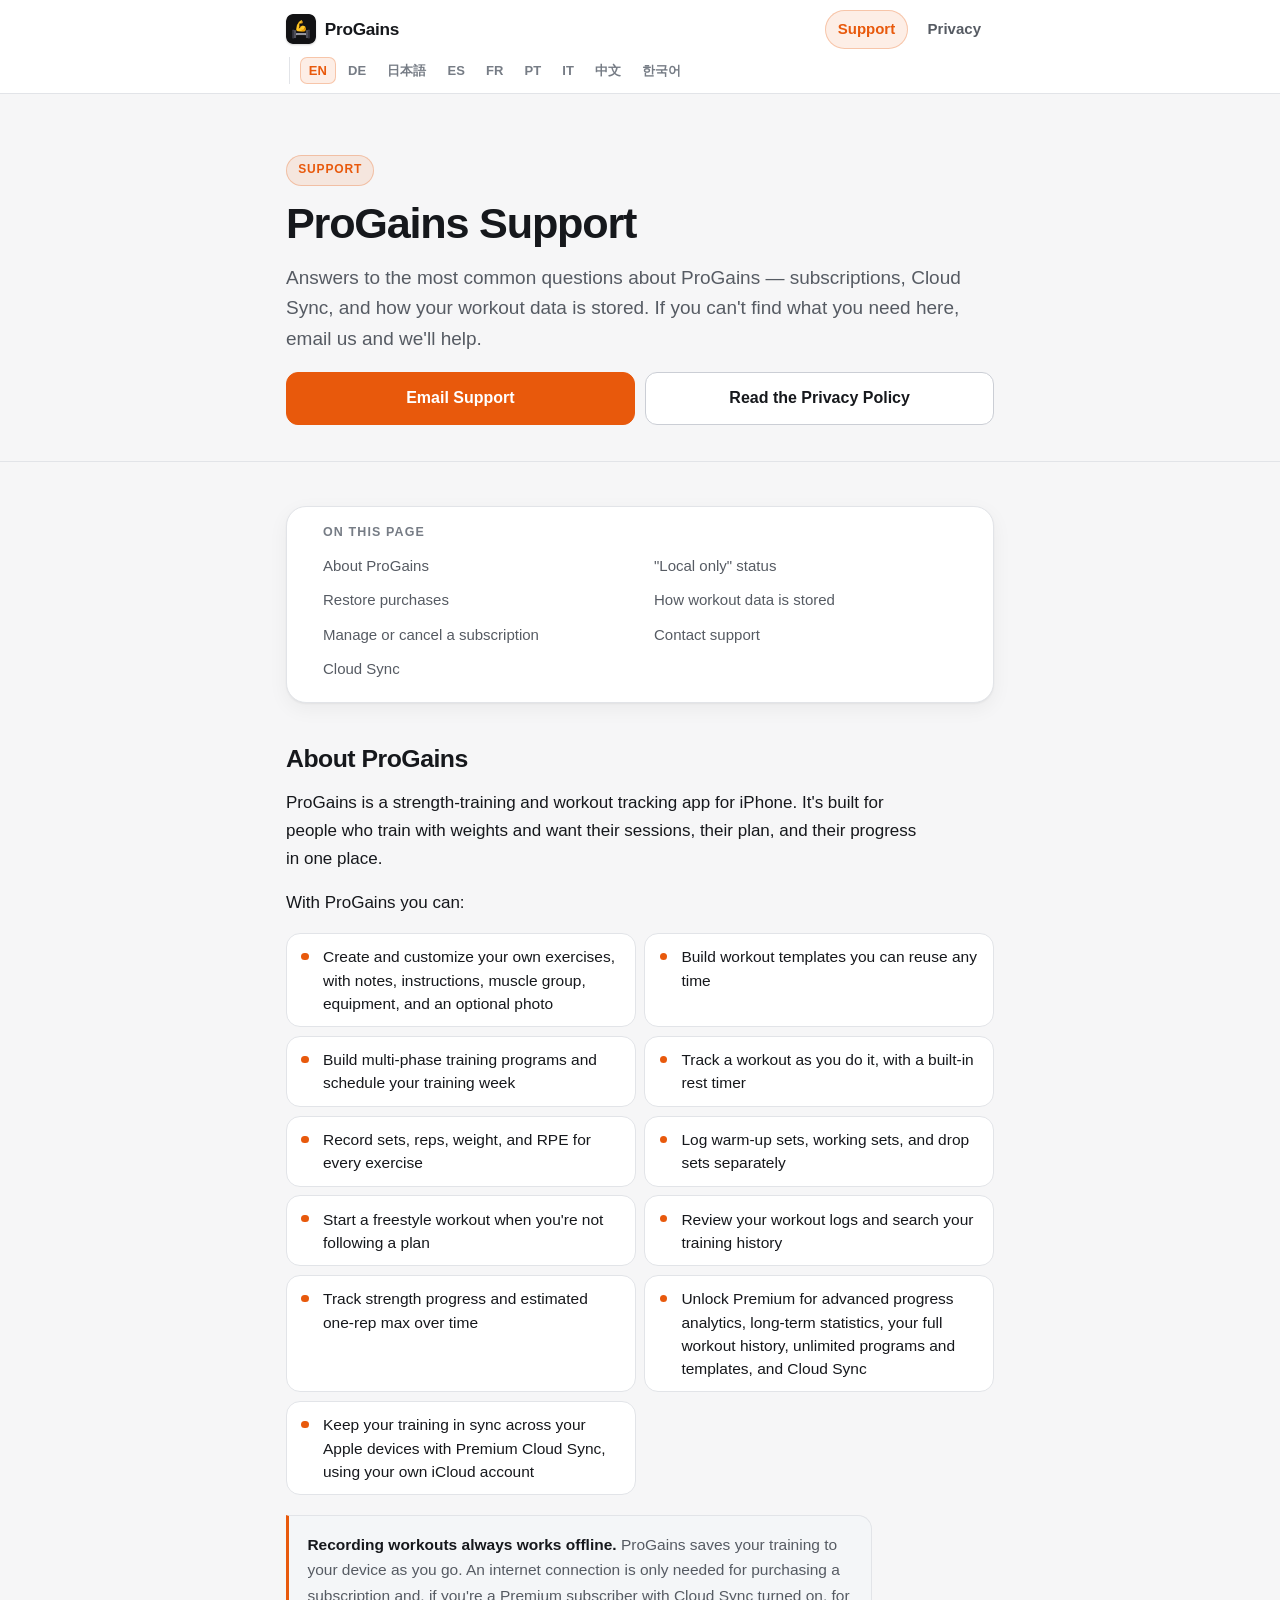
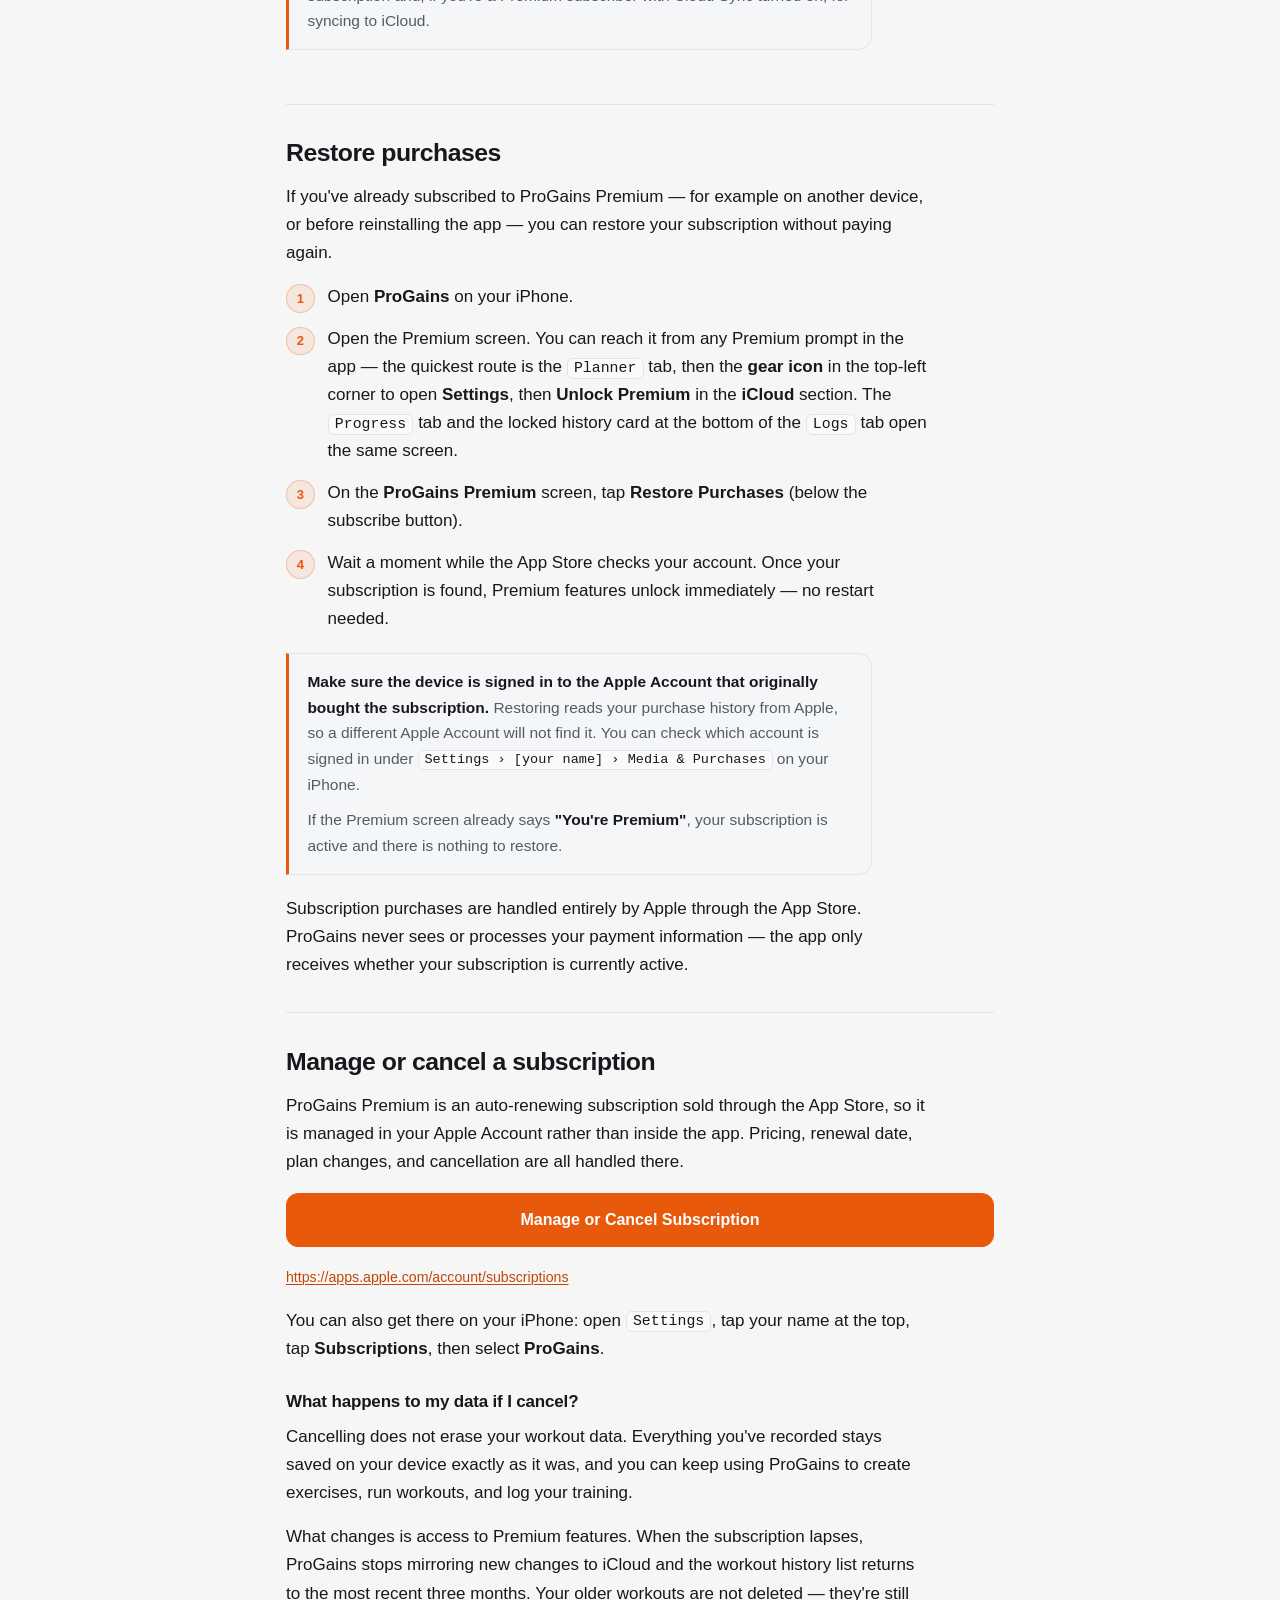
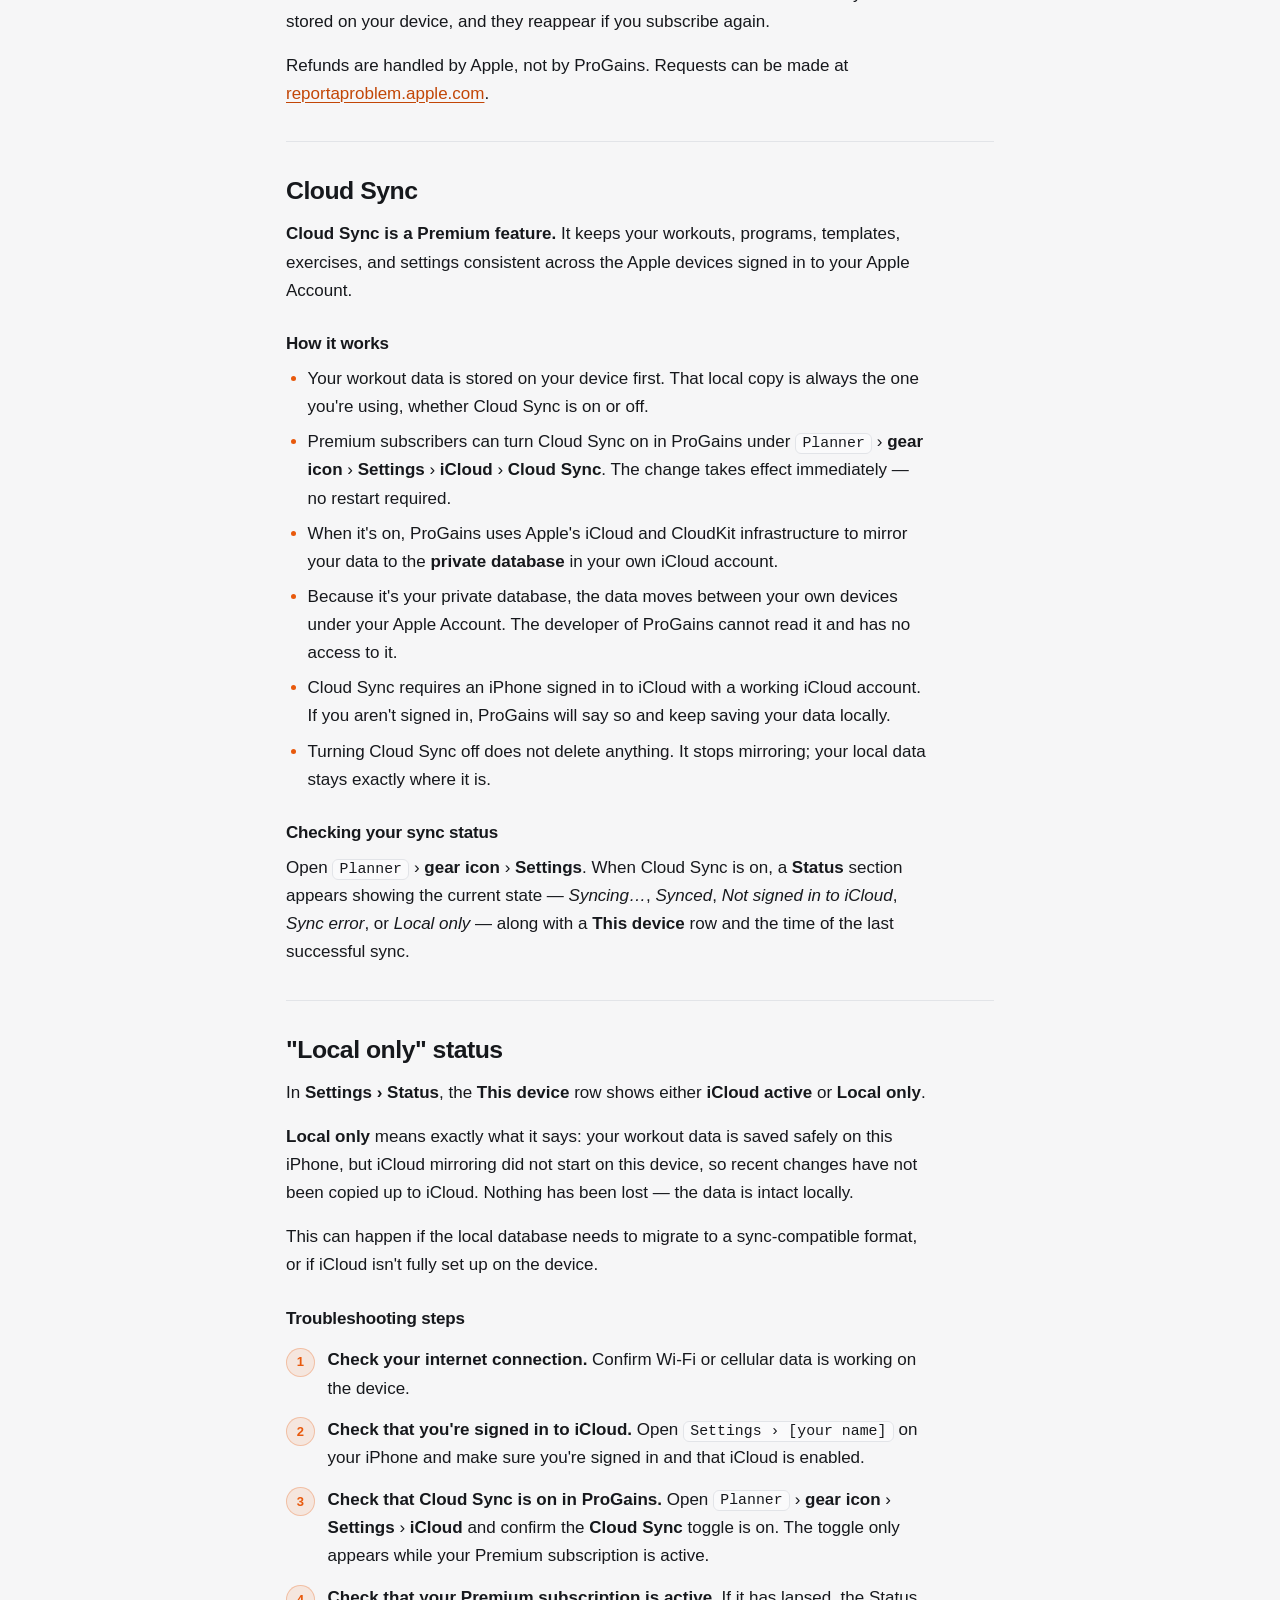
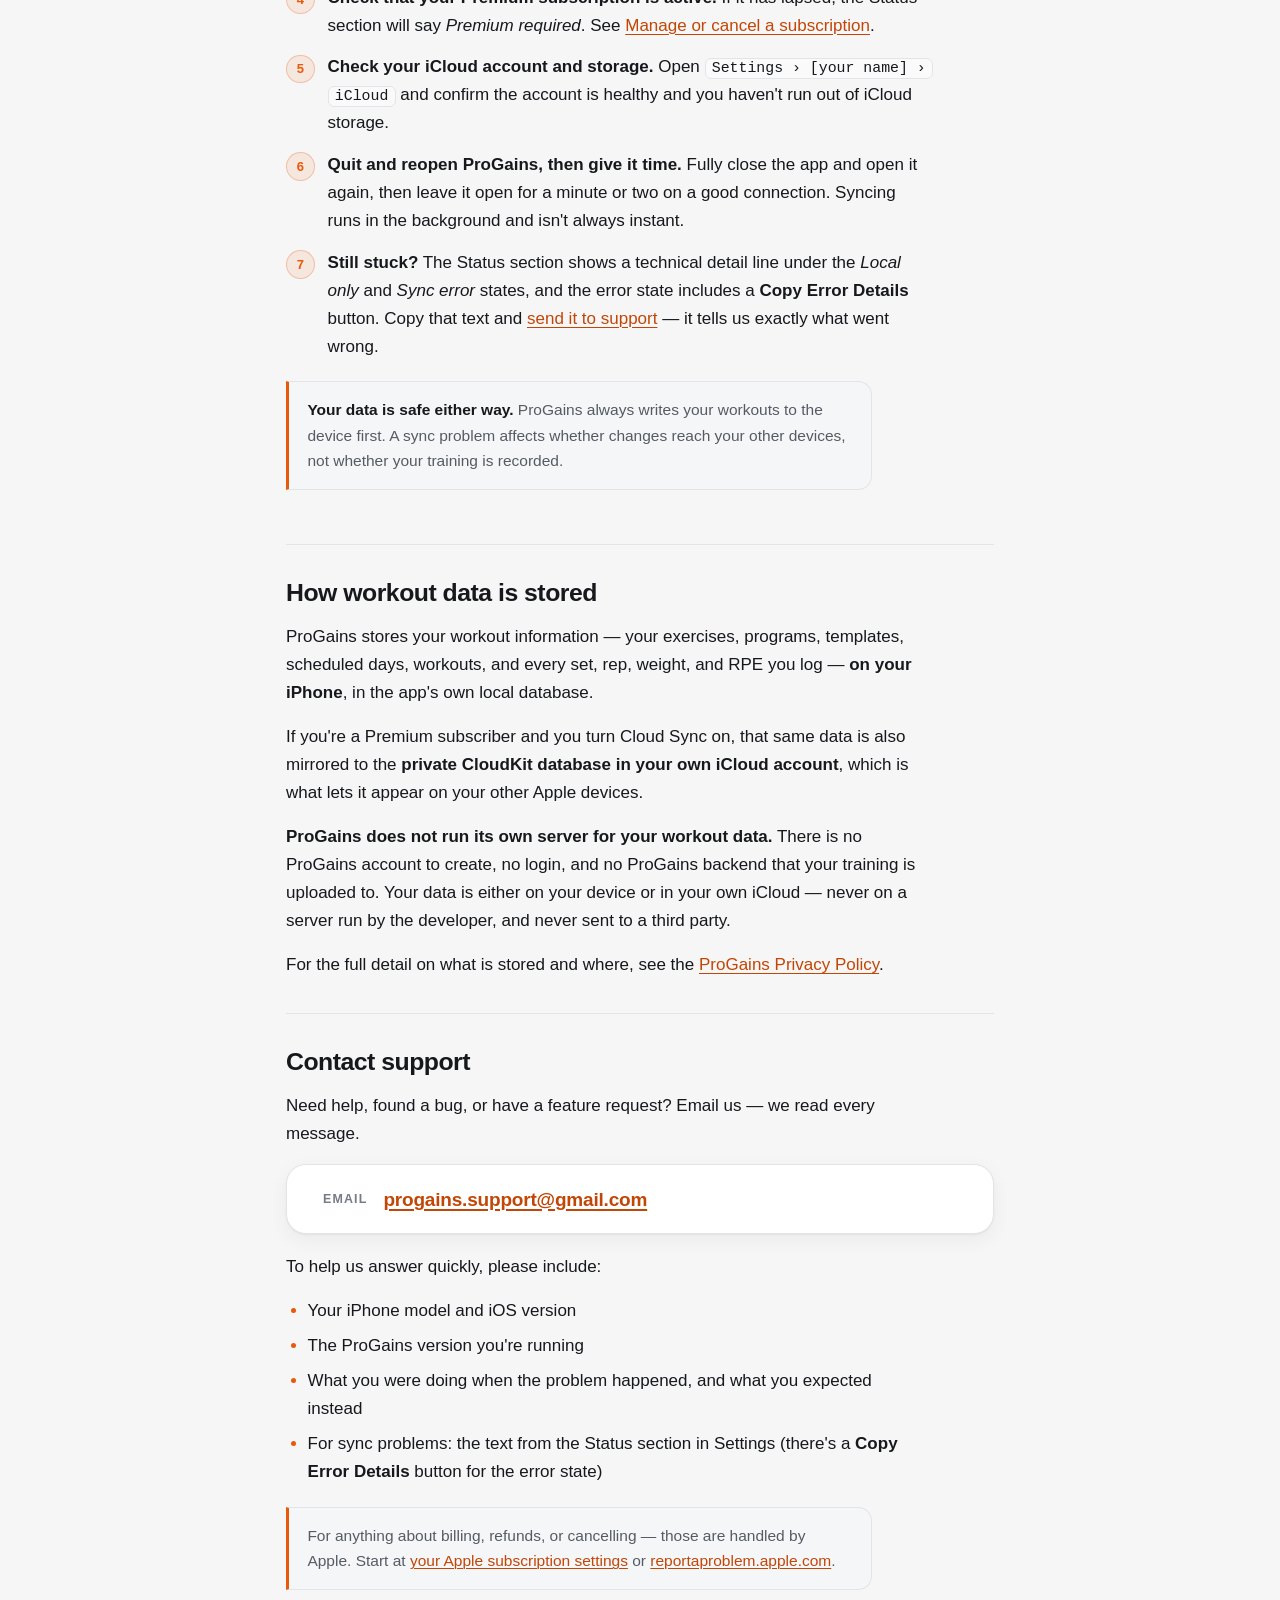
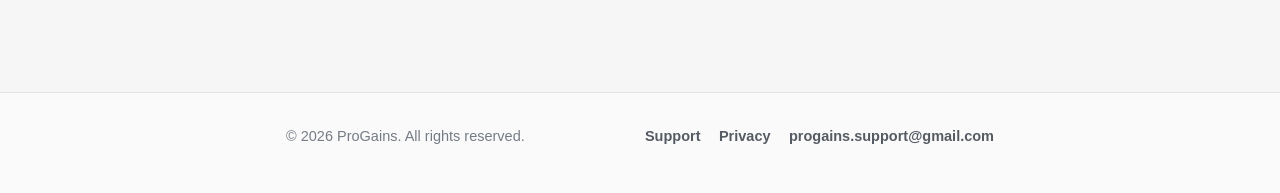
==== commit 1e3b6ba1: "Merge branch 'main' into main" ====
--- a/index.html
+++ b/index.html
@@ -22,23 +22,23 @@
 <meta property="og:locale:alternate" content="ko_KR">
 <meta property="og:title" content="ProGains Support">
 <meta property="og:description" content="Help and support for ProGains, the strength-training and workout tracking app for iPhone. Restore purchases, manage your subscription, troubleshoot Cloud Sync, and contact support.">
-<meta property="og:image" content="assets/icon-512.png">
+<meta property="og:image" content="icon-512.png">
 <meta name="twitter:card" content="summary">
 <meta name="twitter:title" content="ProGains Support">
 <meta name="twitter:description" content="Help and support for ProGains, the strength-training and workout tracking app for iPhone. Restore purchases, manage your subscription, troubleshoot Cloud Sync, and contact support.">
-<meta name="twitter:image" content="assets/icon-512.png">
-<link rel="icon" type="image/png" sizes="32x32" href="assets/icon-32.png">
-<link rel="icon" type="image/png" sizes="192x192" href="assets/icon-512.png">
-<link rel="apple-touch-icon" sizes="180x180" href="assets/icon-180.png">
-<link rel="stylesheet" href="css/styles.css">
+<meta name="twitter:image" content="icon-512.png">
+<link rel="icon" type="image/png" sizes="32x32" href="icon-32.png">
+<link rel="icon" type="image/png" sizes="192x192" href="icon-512.png">
+<link rel="apple-touch-icon" sizes="180x180" href="icon-180.png">
+<link rel="stylesheet" href="styles.css">
 </head>
 <body>
 <div class="i18n" id="en" lang="en">
 <header class="site-header"><div class="wrap">
 <a class="brand" href="#en" aria-label="ProGains"><span class="brand-mark" aria-hidden="true"></span><span><span class="pro">Pro</span><span class="gains">Gains</span></span></a>
 <nav class="site-nav" aria-label="Primary">
-<a href="#en" aria-current="page">Support</a>
-<a href="privacy/#en">Privacy</a>
+<a href="support.html#en" aria-current="page">Support</a>
+<a href="privacy.html#en">Privacy</a>
 </nav>
 <nav class="lang-switch" aria-label="Language"><a href="#en" lang="en" hreflang="en" title="English" aria-current="true">EN</a><a href="#de" lang="de" hreflang="de" title="Deutsch">DE</a><a href="#ja" lang="ja" hreflang="ja" title="日本語">日本語</a><a href="#es" lang="es" hreflang="es" title="Español">ES</a><a href="#fr" lang="fr" hreflang="fr" title="Français">FR</a><a href="#pt" lang="pt-BR" hreflang="pt-BR" title="Português">PT</a><a href="#it" lang="it" hreflang="it" title="Italiano">IT</a><a href="#zh" lang="zh-Hans" hreflang="zh-Hans" title="简体中文">中文</a><a href="#ko" lang="ko" hreflang="ko" title="한국어">한국어</a></nav>
 </div></header>
@@ -46,111 +46,58 @@
 <p class="eyebrow">Support</p>
 <h1>ProGains Support</h1>
 <p class="lede">Answers to the most common questions about ProGains — subscriptions, Cloud Sync, and how your workout data is stored. If you can't find what you need here, email us and we'll help.</p>
-<div class="btn-row"><a class="btn btn-primary" href="mailto:progains.support@gmail.com">Email Support</a><a class="btn btn-secondary" href="privacy/#en">Read the Privacy Policy</a></div>
+<div class="btn-row"><a class="btn btn-primary" href="mailto:progains.support@gmail.com">Email Support</a><a class="btn btn-secondary" href="privacy.html#en">Read the Privacy Policy</a></div>
 </div></div>
 <main id="main-en"><div class="wrap">
 <nav class="toc" aria-label="On this page"><h2>On this page</h2><ol>
 <li><a href="#about-en">About ProGains</a></li>
-<li><a href="#programs-en">Programs</a></li>
-<li><a href="#templates-en">Templates</a></li>
-<li><a href="#exercises-en">Exercise library</a></li>
-<li><a href="#logging-en">Logging a workout</a></li>
-<li><a href="#history-en">Workout logs and history</a></li>
-<li><a href="#premium-en">Premium</a></li>
+<li><a href="#restore-en">Restore purchases</a></li>
+<li><a href="#subscription-en">Manage or cancel a subscription</a></li>
 <li><a href="#cloud-sync-en">Cloud Sync</a></li>
 <li><a href="#local-only-en">"Local only" status</a></li>
-<li><a href="#restore-en">Restore purchases</a></li>
-<li><a href="#subscription-en">Manage or cancel a subscription</a></li>
 <li><a href="#storage-en">How workout data is stored</a></li>
 <li><a href="#contact-en">Contact support</a></li>
 </ol></nav>
-<section id="about-en"><h2>About ProGains</h2><p>ProGains is a strength-training and workout tracking app for iPhone. It's built for people who train with weights and want their plan, their sessions, and their progress in one place.</p>
+<section id="about-en"><h2>About ProGains</h2><p>ProGains is a strength-training and workout tracking app for iPhone. It's built for people who train with weights and want their sessions, their plan, and their progress in one place.</p>
+<p>With ProGains you can:</p>
 <ul class="features">
-<li><strong>Programs</strong> &mdash; multi-week plans with phases, training days and rest days, laid out on a schedule</li>
-<li><strong>Templates</strong> &mdash; single reusable workouts you can start any time</li>
-<li><strong>Exercise library</strong> &mdash; a starting set you can edit, plus your own exercises with notes, cues and photos</li>
-<li><strong>Workout logging</strong> &mdash; reps, weight and RPE for every set, with warm-up, working and drop sets, and automatic rest timers</li>
-<li><strong>History</strong> &mdash; every finished workout saved, searchable and browsable on a calendar</li>
-<li><strong>Progress</strong> &mdash; estimated 1-rep max charted over time, with Premium</li>
-<li><strong>Cloud Sync</strong> &mdash; your training on all your devices through your own iCloud, with Premium</li>
-</ul>
-<div class="note">
-<p><strong>Recording workouts always works offline.</strong> ProGains saves your training to your device as you go. An internet connection is only needed to buy a subscription and, if you're a Premium subscriber with Cloud Sync on, to sync to iCloud.</p>
-</div></section>
-<section id="programs-en"><h2>Programs</h2><p>A program is a repeating training plan that ProGains lays out on a schedule for you to follow day by day. Build one in the <span class="path">Planner</span> tab, under <strong>Programs</strong>.</p>
-<h3>Building a program</h3>
-<ol class="steps">
-<li>Give the program a name, and optional notes.</li>
-<li>Choose how long it runs: <strong>Fixed Weeks</strong> for a plan with an end date, or <strong>Forever</strong> for one that keeps repeating.</li>
-<li>Add <strong>phases</strong> if you want them. A phase is a multi-week block with its own name and week count &mdash; useful for splitting a plan into stages such as hypertrophy, then strength, then a peak. If you'd rather keep things simple, a program can run as a single block instead.</li>
-<li>Inside a phase, add the days that repeat. Each day has a label and its own list of exercises, with the sets and reps you intend to hit.</li>
-<li>Mark any day as a <strong>rest day</strong>. Rest days are part of the pattern, so a 3-on-1-off week is just four days with the fourth marked as rest.</li>
-</ol>
-<h3>Running a program</h3>
-<p>Set a program as <strong>active</strong> and ProGains builds your schedule from it. The <span class="path">Start</span> tab then shows the workout that's due, and the calendar shows the days ahead. Only one program is active at a time.</p>
-<p>You can pause an active program if you need to step away from training, and pick it up later without losing your place. Which program is active, and whether it's paused, syncs across your devices when Cloud Sync is on.</p>
-<div class="note"><p>Free accounts can keep <strong>2 programs</strong>. Premium removes the limit. Programs beyond the limit are never deleted &mdash; you just can't add new ones until you remove one or upgrade.</p></div></section>
-<section id="templates-en"><h2>Templates</h2><p>A template is a single reusable workout &mdash; no schedule, no weeks, just a session you repeat. Use templates when you train by feel but still want the same session set up and ready.</p>
-<p>Create them in the <span class="path">Planner</span> tab under <strong>Templates</strong>: name the workout, add exercises, and set the sets and reps you plan to do.</p>
-<h3>Starting a workout from a template</h3>
-<ol class="steps">
-<li>Open the <span class="path">Start</span> tab.</li>
-<li>Switch the selector at the top from <strong>Program</strong> to <strong>Template</strong>.</li>
-<li>Choose one of your saved templates, and the session opens with those exercises already loaded.</li>
-</ol>
-<p>The same screen has <strong>Start Empty Workout</strong>, which begins a session with nothing in it so you can add exercises as you go. Nothing has to be planned in advance.</p>
-<div class="note"><p>Free accounts can keep <strong>3 templates</strong>. Premium removes the limit.</p></div></section>
-<section id="exercises-en"><h2>Exercise library</h2><p>The <span class="path">Exercises</span> tab is your library. ProGains ships with a starting set organized by muscle group and equipment, and you can add your own.</p>
-<h3>What an exercise holds</h3>
-<ul>
-<li><strong>Name</strong></li>
-<li><strong>Muscle group</strong> &mdash; chest, back, shoulders, forearm, biceps, triceps, legs, abdominals, full body, or cardio</li>
-<li><strong>Equipment</strong> &mdash; barbell, dumbbell, machine, cable, bodyweight, kettlebell, or band</li>
-<li><strong>Notes</strong> &mdash; anything you want to remember about it</li>
-<li><strong>Instructions</strong> &mdash; your own form cues, written by you</li>
-<li><strong>An optional photo</strong> &mdash; a setup shot, a machine, a plate configuration</li>
-</ul>
-<p>Browse by muscle group or search by name. Tap any exercise to edit it, including the ones ProGains provided &mdash; rename them, add your own cues, or change the equipment to match your gym.</p>
-<p>You can delete built-in exercises you don't use. That deletion is remembered, so it won't reappear on your other devices when Cloud Sync is on.</p>
-<p>Adding a photo uses the standard iOS photo picker: you choose one image and only that image is handed to the app. ProGains never gets access to your photo library.</p></section>
-<section id="logging-en"><h2>Logging a workout</h2><p>Start a workout from the <span class="path">Start</span> tab &mdash; either the day your active program has scheduled, or a freestyle session. The logger then stays with you for the whole session.</p>
-<h3>Recording sets</h3>
-<p>For every set you record <strong>reps</strong>, <strong>weight</strong>, and optionally <strong>RPE</strong> (rate of perceived exertion) plus a note. Tap the circle to mark a set complete.</p>
-<p>Sets come in three kinds, each grouped separately in the exercise:</p>
-<ul>
-<li><strong>Warm-up sets</strong> &mdash; add as many as you need before the real work</li>
-<li><strong>Working sets</strong> &mdash; the sets that count toward your volume and estimated 1-rep max</li>
-<li><strong>Drop sets</strong> &mdash; a working set followed by its drops, recorded together</li>
-</ul>
-<h3>What you did last time</h3>
-<p>Each set row shows your previous performance for that exercise, so the number you're trying to beat is always next to the number you're entering.</p>
-<h3>Rest timers</h3>
-<p>Rest timers start on their own. There are two, and they do different jobs:</p>
-<ul>
-<li><strong>Between sets</strong> &mdash; runs while more sets of the current exercise remain</li>
-<li><strong>Between exercises</strong> &mdash; runs after an exercise's last set when another exercise is still to come, and never after the final set of the workout</li>
-</ul>
-<p>Set the defaults in <span class="path">Planner</span> &rsaquo; <strong>gear icon</strong> &rsaquo; <strong>Settings</strong>, and override the between-sets rest on individual exercises. A timer can be skipped or edited while it runs.</p>
-<p>If you leave the app, ProGains schedules a notification so you still know when rest is up. If you stay in the app, you get an alert on screen instead.</p>
-<h3>Pausing and stepping away</h3>
-<p>You can pause a workout, and paused time is excluded from the recorded duration. Swiping the session down keeps it running as a bar above the tab bar with a live stopwatch &mdash; tap it to come back.</p></section>
-<section id="history-en"><h2>Workout logs and history</h2><p>Finishing a workout saves it: every set, the total volume, the duration, your notes, and how hard the session felt. Nothing is discarded.</p>
-<p>Find your workouts in the <span class="path">Logs</span> tab, grouped by month or browsed on a calendar. Search by workout or exercise name. Tap any workout to see it in full, and edit it if you recorded something wrong &mdash; editing a finished workout never changes its recorded duration.</p>
-<h3>How far back you can see</h3>
-<div class="note"><p><strong>Free:</strong> the most recent <strong>3 months</strong> of workouts.<br>
-<strong>Premium:</strong> every workout you have ever logged.</p></div>
-<p>This is the one thing worth being precise about: workouts older than three months are <strong>not deleted</strong> on a free account. They are saved on your device exactly as they were, and they reappear the moment you subscribe. If a subscription lapses, the list simply narrows again &mdash; nothing is lost.</p></section>
-<section id="premium-en"><h2>Premium</h2><p>ProGains is free to use for the part that matters most: building programs and templates, and logging unlimited workouts. Premium is an optional subscription that adds the following.</p>
-<ul class="features">
-<li><strong>Cloud Sync</strong> &mdash; keep workouts, programs, templates and exercises in sync across your devices through your own private iCloud account</li>
-<li><strong>Full workout history</strong> &mdash; browse and search every workout you have logged, not just the last three months</li>
-<li><strong>Progress analytics</strong> &mdash; your estimated 1-rep max charted over time for every exercise</li>
-<li><strong>Long-term statistics</strong> &mdash; trend velocity, plateau detection, and 4-, 8- and 12-week strength projections</li>
-<li><strong>Unlimited programs</strong> &mdash; beyond the free limit of 2</li>
-<li><strong>Unlimited templates</strong> &mdash; beyond the free limit of 3</li>
-</ul>
-<p style="margin-top:1.15rem">Premium is an auto-renewing subscription, offered monthly or annually. The exact price in your currency is shown on the Premium screen in the app, since it is set per App Store region. It renews automatically until you cancel.</p>
-<p>Losing Premium never removes your data. Progress charts and older history become unavailable to view and Cloud Sync stops mirroring new changes, but every workout stays on your device and returns if you subscribe again.</p></section>
+<li>Create and customize your own exercises, with notes, instructions, muscle group, equipment, and an optional photo</li>
+<li>Build workout templates you can reuse any time</li>
+<li>Build multi-phase training programs and schedule your training week</li>
+<li>Track a workout as you do it, with a built-in rest timer</li>
+<li>Record sets, reps, weight, and RPE for every exercise</li>
+<li>Log warm-up sets, working sets, and drop sets separately</li>
+<li>Start a freestyle workout when you're not following a plan</li>
+<li>Review your workout logs and search your training history</li>
+<li>Track strength progress and estimated one-rep max over time</li>
+<li>Unlock Premium for advanced progress analytics, long-term statistics, your full workout history, unlimited programs and templates, and Cloud Sync</li>
+<li>Keep your training in sync across your Apple devices with Premium Cloud Sync, using your own iCloud account</li>
+</ul>
+<div class="note">
+<p><strong>Recording workouts always works offline.</strong> ProGains saves your training to your device as you go. An internet connection is only needed for purchasing a subscription and, if you're a Premium subscriber with Cloud Sync turned on, for syncing to iCloud.</p>
+</div></section>
+<section id="restore-en"><h2>Restore purchases</h2><p>If you've already subscribed to ProGains Premium — for example on another device, or before reinstalling the app — you can restore your subscription without paying again.</p>
+<ol class="steps">
+<li>Open <strong>ProGains</strong> on your iPhone.</li>
+<li>Open the Premium screen. You can reach it from any Premium prompt in the app — the quickest route is the <span class="path">Planner</span> tab, then the <strong>gear icon</strong> in the top-left corner to open <strong>Settings</strong>, then <strong>Unlock Premium</strong> in the <strong>iCloud</strong> section. The <span class="path">Progress</span> tab and the locked history card at the bottom of the <span class="path">Logs</span> tab open the same screen.</li>
+<li>On the <strong>ProGains Premium</strong> screen, tap <strong>Restore Purchases</strong> (below the subscribe button).</li>
+<li>Wait a moment while the App Store checks your account. Once your subscription is found, Premium features unlock immediately — no restart needed.</li>
+</ol>
+<div class="note">
+<p><strong>Make sure the device is signed in to the Apple Account that originally bought the subscription.</strong> Restoring reads your purchase history from Apple, so a different Apple Account will not find it. You can check which account is signed in under <span class="path">Settings › [your name] › Media &amp; Purchases</span> on your iPhone.</p>
+<p>If the Premium screen already says <strong>"You're Premium"</strong>, your subscription is active and there is nothing to restore.</p>
+</div>
+<p>Subscription purchases are handled entirely by Apple through the App Store. ProGains never sees or processes your payment information — the app only receives whether your subscription is currently active.</p></section>
+<section id="subscription-en"><h2>Manage or cancel a subscription</h2><p>ProGains Premium is an auto-renewing subscription sold through the App Store, so it is managed in your Apple Account rather than inside the app. Pricing, renewal date, plan changes, and cancellation are all handled there.</p>
+<div class="btn-row">
+<a class="btn btn-primary" href="https://apps.apple.com/account/subscriptions">Manage or Cancel Subscription</a>
+</div>
+<p style="margin-top:1rem"><small><a href="https://apps.apple.com/account/subscriptions">https://apps.apple.com/account/subscriptions</a></small></p>
+<p>You can also get there on your iPhone: open <span class="path">Settings</span>, tap your name at the top, tap <strong>Subscriptions</strong>, then select <strong>ProGains</strong>.</p>
+<h3>What happens to my data if I cancel?</h3>
+<p>Cancelling does not erase your workout data. Everything you've recorded stays saved on your device exactly as it was, and you can keep using ProGains to create exercises, run workouts, and log your training.</p>
+<p>What changes is access to Premium features. When the subscription lapses, ProGains stops mirroring new changes to iCloud and the workout history list returns to the most recent three months. Your older workouts are not deleted — they're still stored on your device, and they reappear if you subscribe again.</p>
+<p>Refunds are handled by Apple, not by ProGains. Requests can be made at <a href="https://reportaproblem.apple.com">reportaproblem.apple.com</a>.</p></section>
 <section id="cloud-sync-en"><h2>Cloud Sync</h2><p><strong>Cloud Sync is a Premium feature.</strong> It keeps your workouts, programs, templates, exercises, and settings consistent across the Apple devices signed in to your Apple Account.</p>
 <h3>How it works</h3>
 <ul>
@@ -179,32 +126,10 @@
 <div class="note">
 <p><strong>Your data is safe either way.</strong> ProGains always writes your workouts to the device first. A sync problem affects whether changes reach your other devices, not whether your training is recorded.</p>
 </div></section>
-<section id="restore-en"><h2>Restore purchases</h2><p>If you've already subscribed to ProGains Premium — for example on another device, or before reinstalling the app — you can restore your subscription without paying again.</p>
-<ol class="steps">
-<li>Open <strong>ProGains</strong> on your iPhone.</li>
-<li>Open the Premium screen. You can reach it from any Premium prompt in the app — the quickest route is the <span class="path">Planner</span> tab, then the <strong>gear icon</strong> in the top-left corner to open <strong>Settings</strong>, then <strong>Unlock Premium</strong> in the <strong>iCloud</strong> section. The <span class="path">Progress</span> tab and the locked history card at the bottom of the <span class="path">Logs</span> tab open the same screen.</li>
-<li>On the <strong>ProGains Premium</strong> screen, tap <strong>Restore Purchases</strong> (below the subscribe button).</li>
-<li>Wait a moment while the App Store checks your account. Once your subscription is found, Premium features unlock immediately — no restart needed.</li>
-</ol>
-<div class="note">
-<p><strong>Make sure the device is signed in to the Apple Account that originally bought the subscription.</strong> Restoring reads your purchase history from Apple, so a different Apple Account will not find it. You can check which account is signed in under <span class="path">Settings › [your name] › Media &amp; Purchases</span> on your iPhone.</p>
-<p>If the Premium screen already says <strong>"You're Premium"</strong>, your subscription is active and there is nothing to restore.</p>
-</div>
-<p>Subscription purchases are handled entirely by Apple through the App Store. ProGains never sees or processes your payment information — the app only receives whether your subscription is currently active.</p></section>
-<section id="subscription-en"><h2>Manage or cancel a subscription</h2><p>ProGains Premium is an auto-renewing subscription sold through the App Store, so it is managed in your Apple Account rather than inside the app. Pricing, renewal date, plan changes, and cancellation are all handled there.</p>
-<div class="btn-row">
-<a class="btn btn-primary" href="https://apps.apple.com/account/subscriptions">Manage or Cancel Subscription</a>
-</div>
-<p style="margin-top:1rem"><small><a href="https://apps.apple.com/account/subscriptions">https://apps.apple.com/account/subscriptions</a></small></p>
-<p>You can also get there on your iPhone: open <span class="path">Settings</span>, tap your name at the top, tap <strong>Subscriptions</strong>, then select <strong>ProGains</strong>.</p>
-<h3>What happens to my data if I cancel?</h3>
-<p>Cancelling does not erase your workout data. Everything you've recorded stays saved on your device exactly as it was, and you can keep using ProGains to create exercises, run workouts, and log your training.</p>
-<p>What changes is access to Premium features. When the subscription lapses, ProGains stops mirroring new changes to iCloud and the workout history list returns to the most recent three months. Your older workouts are not deleted — they're still stored on your device, and they reappear if you subscribe again.</p>
-<p>Refunds are handled by Apple, not by ProGains. Requests can be made at <a href="https://reportaproblem.apple.com">reportaproblem.apple.com</a>.</p></section>
 <section id="storage-en"><h2>How workout data is stored</h2><p>ProGains stores your workout information — your exercises, programs, templates, scheduled days, workouts, and every set, rep, weight, and RPE you log — <strong>on your iPhone</strong>, in the app's own local database.</p>
 <p>If you're a Premium subscriber and you turn Cloud Sync on, that same data is also mirrored to the <strong>private CloudKit database in your own iCloud account</strong>, which is what lets it appear on your other Apple devices.</p>
 <p><strong>ProGains does not run its own server for your workout data.</strong> There is no ProGains account to create, no login, and no ProGains backend that your training is uploaded to. Your data is either on your device or in your own iCloud — never on a server run by the developer, and never sent to a third party.</p>
-<p>For the full detail on what is stored and where, see the <a href="privacy/#en">ProGains Privacy Policy</a>.</p></section>
+<p>For the full detail on what is stored and where, see the <a href="privacy.html#en">ProGains Privacy Policy</a>.</p></section>
 <section id="contact-en"><h2>Contact support</h2><p>Need help, found a bug, or have a feature request? Email us — we read every message.</p>
 <div class="contact">
 <span class="label">Email</span>
@@ -223,15 +148,15 @@
 </div></main>
 <footer class="site-footer"><div class="wrap">
 <p>&copy; 2026 ProGains. All rights reserved.</p>
-<nav class="footer-nav" aria-label="Footer"><a href="#en">Support</a><a href="privacy/#en">Privacy</a><a href="mailto:progains.support@gmail.com">progains.support@gmail.com</a></nav>
+<nav class="footer-nav" aria-label="Footer"><a href="support.html#en">Support</a><a href="privacy.html#en">Privacy</a><a href="mailto:progains.support@gmail.com">progains.support@gmail.com</a></nav>
 </div></footer>
 </div>
 <div class="i18n" id="de" lang="de">
 <header class="site-header"><div class="wrap">
 <a class="brand" href="#de" aria-label="ProGains"><span class="brand-mark" aria-hidden="true"></span><span><span class="pro">Pro</span><span class="gains">Gains</span></span></a>
 <nav class="site-nav" aria-label="Hauptnavigation">
-<a href="#de" aria-current="page">Support</a>
-<a href="privacy/#de">Datenschutz</a>
+<a href="support.html#de" aria-current="page">Support</a>
+<a href="privacy.html#de">Datenschutz</a>
 </nav>
 <nav class="lang-switch" aria-label="Language"><a href="#en" lang="en" hreflang="en" title="English">EN</a><a href="#de" lang="de" hreflang="de" title="Deutsch" aria-current="true">DE</a><a href="#ja" lang="ja" hreflang="ja" title="日本語">日本語</a><a href="#es" lang="es" hreflang="es" title="Español">ES</a><a href="#fr" lang="fr" hreflang="fr" title="Français">FR</a><a href="#pt" lang="pt-BR" hreflang="pt-BR" title="Português">PT</a><a href="#it" lang="it" hreflang="it" title="Italiano">IT</a><a href="#zh" lang="zh-Hans" hreflang="zh-Hans" title="简体中文">中文</a><a href="#ko" lang="ko" hreflang="ko" title="한국어">한국어</a></nav>
 </div></header>
@@ -239,111 +164,58 @@
 <p class="eyebrow">Support</p>
 <h1>ProGains Support</h1>
 <p class="lede">Antworten auf die häufigsten Fragen zu ProGains – Abos, Cloud-Sync und wie deine Trainingsdaten gespeichert werden. Wenn du hier nicht findest, was du brauchst, schreib uns eine E-Mail. Wir helfen dir.</p>
-<div class="btn-row"><a class="btn btn-primary" href="mailto:progains.support@gmail.com">E-Mail an den Support</a><a class="btn btn-secondary" href="privacy/#de">Datenschutzerklärung lesen</a></div>
+<div class="btn-row"><a class="btn btn-primary" href="mailto:progains.support@gmail.com">E-Mail an den Support</a><a class="btn btn-secondary" href="privacy.html#de">Datenschutzerklärung lesen</a></div>
 </div></div>
 <main id="main-de"><div class="wrap">
 <nav class="toc" aria-label="Auf dieser Seite"><h2>Auf dieser Seite</h2><ol>
 <li><a href="#about-de">Über ProGains</a></li>
-<li><a href="#programs-de">Programme</a></li>
-<li><a href="#templates-de">Vorlagen</a></li>
-<li><a href="#exercises-de">Übungsbibliothek</a></li>
-<li><a href="#logging-de">Ein Training aufzeichnen</a></li>
-<li><a href="#history-de">Trainingsaufzeichnungen und Verlauf</a></li>
-<li><a href="#premium-de">Premium</a></li>
+<li><a href="#restore-de">Käufe wiederherstellen</a></li>
+<li><a href="#subscription-de">Abo verwalten oder kündigen</a></li>
 <li><a href="#cloud-sync-de">Cloud-Sync</a></li>
 <li><a href="#local-only-de">Der Status „Nur lokal“</a></li>
-<li><a href="#restore-de">Käufe wiederherstellen</a></li>
-<li><a href="#subscription-de">Abo verwalten oder kündigen</a></li>
 <li><a href="#storage-de">Wie Trainingsdaten gespeichert werden</a></li>
 <li><a href="#contact-de">Support kontaktieren</a></li>
 </ol></nav>
-<section id="about-de"><h2>Über ProGains</h2><p>ProGains ist eine iPhone-App für Krafttraining und Trainingsaufzeichnung. Sie ist für alle gemacht, die mit Gewichten trainieren und ihren Plan, ihre Einheiten und ihren Fortschritt an einem Ort haben wollen.</p>
+<section id="about-de"><h2>Über ProGains</h2><p>ProGains ist eine App für Krafttraining und Workout-Tracking auf dem iPhone. Sie ist für alle gemacht, die mit Gewichten trainieren und ihre Einheiten, ihren Plan und ihren Fortschritt an einem Ort haben wollen.</p>
+<p>Mit ProGains kannst du:</p>
 <ul class="features">
-<li><strong>Programme</strong> &mdash; mehrwöchige Pläne mit Phasen, Trainings- und Ruhetagen, fertig als Zeitplan angelegt</li>
-<li><strong>Vorlagen</strong> &mdash; einzelne, wiederverwendbare Trainings, die du jederzeit starten kannst</li>
-<li><strong>Übungsbibliothek</strong> &mdash; eine Grundauswahl, die du bearbeiten kannst, plus deine eigenen Übungen mit Notizen, Hinweisen und Fotos</li>
-<li><strong>Training aufzeichnen</strong> &mdash; Wiederholungen, Gewicht und RPE für jeden Satz, mit Aufwärm-, Arbeits- und Dropsätzen sowie automatischen Pausentimern</li>
-<li><strong>Verlauf</strong> &mdash; jedes abgeschlossene Training gespeichert, durchsuchbar und im Kalender abrufbar</li>
-<li><strong>Fortschritt</strong> &mdash; dein geschätztes Einwiederholungsmaximum (1RM) im Zeitverlauf als Diagramm, mit Premium</li>
-<li><strong>Cloud-Sync</strong> &mdash; dein Training auf allen deinen Geräten über deine eigene iCloud, mit Premium</li>
-</ul>
-<div class="note">
-<p><strong>Trainings aufzeichnen funktioniert immer offline.</strong> ProGains speichert dein Training währenddessen direkt auf deinem Gerät. Eine Internetverbindung brauchst du nur, um ein Abo zu kaufen und, wenn du Premium hast und Cloud-Sync eingeschaltet ist, um mit iCloud zu synchronisieren.</p>
-</div></section>
-<section id="programs-de"><h2>Programme</h2><p>Ein Programm ist ein wiederkehrender Trainingsplan, den ProGains als Zeitplan für dich anlegt, damit du ihm Tag für Tag folgen kannst. Erstelle eins im Tab <span class="path">Planer</span> unter <strong>Programme</strong>.</p>
-<h3>Ein Programm erstellen</h3>
-<ol class="steps">
-<li>Gib dem Programm einen Namen und optional Notizen.</li>
-<li>Lege fest, wie lange es läuft: <strong>Feste Wochen</strong> für einen Plan mit Enddatum oder <strong>Unbegrenzt</strong> für einen, der sich immer weiter wiederholt.</li>
-<li>Füge <strong>Phasen</strong> hinzu, wenn du magst. Eine Phase ist ein mehrwöchiger Block mit eigenem Namen und eigener Wochenzahl &mdash; praktisch, um einen Plan in Abschnitte zu teilen, etwa Hypertrophie, dann Kraft, dann Peaking. Wenn du es lieber einfach hältst, läuft ein Programm auch als ein einziger Block.</li>
-<li>Füge innerhalb einer Phase die Tage hinzu, die sich wiederholen. Jeder Tag hat eine Bezeichnung und eine eigene Übungsliste mit den Sätzen und Wiederholungen, die du schaffen willst.</li>
-<li>Markiere jeden beliebigen Tag als <strong>Ruhetag</strong>. Ruhetage gehören zum Muster: Eine Woche mit 3 Trainingstagen und 1 freien Tag sind einfach vier Tage, bei denen der vierte als Ruhetag markiert ist.</li>
-</ol>
-<h3>Ein Programm durchziehen</h3>
-<p>Setze ein Programm auf <strong>aktiv</strong>, und ProGains baut daraus deinen Zeitplan. Der Tab <span class="path">Start</span> zeigt dann das Training, das ansteht, und der Kalender die kommenden Tage. Es ist immer nur ein Programm aktiv.</p>
-<p>Du kannst ein aktives Programm pausieren, wenn du eine Trainingspause brauchst, und später weitermachen, ohne deinen Platz zu verlieren. Welches Programm aktiv ist und ob es pausiert ist, wird auf deinen Geräten synchronisiert, wenn Cloud-Sync eingeschaltet ist.</p>
-<div class="note"><p>Mit einem kostenlosen Account kannst du <strong>2 Programme</strong> behalten. Premium hebt das Limit auf. Programme über dem Limit werden nie gelöscht &mdash; du kannst nur keine neuen anlegen, bis du eins entfernst oder auf Premium wechselst.</p></div></section>
-<section id="templates-de"><h2>Vorlagen</h2><p>Eine Vorlage ist ein einzelnes, wiederverwendbares Training &mdash; kein Zeitplan, keine Wochen, einfach eine Einheit, die du wiederholst. Vorlagen sind ideal, wenn du nach Gefühl trainierst, dieselbe Einheit aber trotzdem fertig vorbereitet haben willst.</p>
-<p>Erstelle sie im Tab <span class="path">Planer</span> unter <strong>Vorlagen</strong>: Training benennen, Übungen hinzufügen und die Sätze und Wiederholungen festlegen, die du machen willst.</p>
-<h3>Ein Training aus einer Vorlage starten</h3>
-<ol class="steps">
-<li>Öffne den Tab <span class="path">Start</span>.</li>
-<li>Stelle die Auswahl oben von <strong>Programm</strong> auf <strong>Vorlage</strong> um.</li>
-<li>Wähle eine deiner gespeicherten Vorlagen aus, und die Einheit öffnet sich mit den darin enthaltenen Übungen.</li>
-</ol>
-<p>Auf demselben Bildschirm findest du <strong>Leeres Training starten</strong>. Damit beginnst du eine Einheit ohne Inhalt und fügst Übungen hinzu, während du trainierst. Nichts muss vorher geplant sein.</p>
-<div class="note"><p>Mit einem kostenlosen Account kannst du <strong>3 Vorlagen</strong> behalten. Premium hebt das Limit auf.</p></div></section>
-<section id="exercises-de"><h2>Übungsbibliothek</h2><p>Der Tab <span class="path">Übungen</span> ist deine Bibliothek. ProGains bringt eine Grundauswahl mit, sortiert nach Muskelgruppe und Equipment, und du kannst eigene Übungen ergänzen.</p>
-<h3>Was zu einer Übung gehört</h3>
-<ul>
-<li><strong>Name</strong></li>
-<li><strong>Muskelgruppe</strong> &mdash; Brust, Rücken, Schultern, Unterarm, Bizeps, Trizeps, Beine, Bauch, Ganzkörper oder Cardio</li>
-<li><strong>Equipment</strong> &mdash; Langhantel, Kurzhantel, Maschine, Kabelzug, Körpergewicht, Kettlebell oder Band</li>
-<li><strong>Notizen</strong> &mdash; alles, was du dir dazu merken willst</li>
-<li><strong>Anleitung</strong> &mdash; deine eigenen Technikhinweise, von dir geschrieben</li>
-<li><strong>Ein optionales Foto</strong> &mdash; dein Setup, die Maschine, die Scheibenbelegung</li>
-</ul>
-<p>Stöbere nach Muskelgruppe oder suche nach dem Namen. Tippe auf eine beliebige Übung, um sie zu bearbeiten, auch auf die von ProGains mitgelieferten &mdash; benenne sie um, ergänze eigene Hinweise oder ändere das Equipment passend zu deinem Gym.</p>
-<p>Mitgelieferte Übungen, die du nicht brauchst, kannst du löschen. Das Löschen wird gemerkt, damit die Übung auf deinen anderen Geräten nicht wieder auftaucht, wenn Cloud-Sync eingeschaltet ist.</p>
-<p>Für ein Foto nutzt ProGains die Standard-Fotoauswahl von iOS: Du wählst ein Bild aus, und nur dieses Bild wird an die App übergeben. ProGains erhält nie Zugriff auf deine Fotomediathek.</p></section>
-<section id="logging-de"><h2>Ein Training aufzeichnen</h2><p>Starte ein Training im Tab <span class="path">Start</span> &mdash; entweder den Tag, den dein aktives Programm vorsieht, oder eine freie Einheit. Die Aufzeichnung begleitet dich dann durch die gesamte Einheit.</p>
-<h3>Sätze aufzeichnen</h3>
-<p>Für jeden Satz erfasst du <strong>Wiederholungen</strong>, <strong>Gewicht</strong> und optional <strong>RPE</strong> (empfundene Anstrengung) sowie eine Notiz. Tippe auf den Kreis, um einen Satz als erledigt zu markieren.</p>
-<p>Es gibt drei Arten von Sätzen, die in der Übung jeweils getrennt gruppiert werden:</p>
-<ul>
-<li><strong>Aufwärmsätze</strong> &mdash; füge so viele hinzu, wie du vor der eigentlichen Arbeit brauchst</li>
-<li><strong>Arbeitssätze</strong> &mdash; die Sätze, die in dein Volumen und dein geschätztes 1RM einfließen</li>
-<li><strong>Dropsätze</strong> &mdash; ein Arbeitssatz und die anschließenden Drops, zusammen aufgezeichnet</li>
-</ul>
-<h3>Was du letztes Mal geschafft hast</h3>
-<p>Jede Satzzeile zeigt deine letzte Leistung bei dieser Übung. So steht die Zahl, die du schlagen willst, immer direkt neben der Zahl, die du gerade eingibst.</p>
-<h3>Pausentimer</h3>
-<p>Pausentimer starten von selbst. Es gibt zwei, und sie haben unterschiedliche Aufgaben:</p>
-<ul>
-<li><strong>Zwischen Sätzen</strong> &mdash; läuft, solange noch weitere Sätze der aktuellen Übung offen sind</li>
-<li><strong>Zwischen Übungen</strong> &mdash; läuft nach dem letzten Satz einer Übung, wenn noch eine weitere Übung folgt, und nie nach dem letzten Satz des Trainings</li>
-</ul>
-<p>Die Standardwerte legst du unter <span class="path">Planer</span> &rsaquo; <strong>Zahnrad-Symbol</strong> &rsaquo; <strong>Einstellungen</strong> fest, und die Pause zwischen Sätzen kannst du bei einzelnen Übungen abweichend einstellen. Einen laufenden Timer kannst du überspringen oder anpassen.</p>
-<p>Wenn du die App verlässt, plant ProGains eine Mitteilung, damit du trotzdem mitbekommst, wann die Pause vorbei ist. Bleibst du in der App, bekommst du stattdessen einen Hinweis auf dem Bildschirm.</p>
-<h3>Pausieren und kurz weggehen</h3>
-<p>Du kannst ein Training pausieren; die pausierte Zeit zählt nicht zur aufgezeichneten Dauer. Wenn du die Einheit nach unten wischst, läuft sie als Leiste über der Tab-Leiste weiter, mit laufender Stoppuhr &mdash; tippe darauf, um zurückzukehren.</p></section>
-<section id="history-de"><h2>Trainingsaufzeichnungen und Verlauf</h2><p>Wenn du ein Training beendest, wird es gespeichert: jeder Satz, das Gesamtvolumen, die Dauer, deine Notizen und wie anstrengend sich die Einheit angefühlt hat. Nichts wird verworfen.</p>
-<p>Deine Trainings findest du im Tab <span class="path">Verlauf</span>, nach Monat gruppiert oder im Kalender. Suche nach Trainings- oder Übungsnamen. Tippe auf ein Training, um es vollständig zu sehen, und bearbeite es, falls du etwas falsch erfasst hast &mdash; das Bearbeiten eines abgeschlossenen Trainings ändert nie seine aufgezeichnete Dauer.</p>
-<h3>Wie weit du zurückblicken kannst</h3>
-<div class="note"><p><strong>Kostenlos:</strong> die Trainings der letzten <strong>3 Monate</strong>.<br>
-<strong>Premium:</strong> jedes Training, das du je aufgezeichnet hast.</p></div>
-<p>Hier lohnt es sich, genau zu sein: Trainings, die älter als drei Monate sind, werden mit einem kostenlosen Account <strong>nicht gelöscht</strong>. Sie bleiben genau so auf deinem Gerät gespeichert, wie sie waren, und sind sofort wieder da, sobald du ein Abo abschließt. Läuft ein Abo aus, wird die Liste einfach wieder kürzer &mdash; verloren geht nichts.</p></section>
-<section id="premium-de"><h2>Premium</h2><p>ProGains ist genau da kostenlos, wo es am meisten zählt: Programme und Vorlagen erstellen und unbegrenzt Trainings aufzeichnen. Premium ist ein optionales Abo, das Folgendes ergänzt.</p>
-<ul class="features">
-<li><strong>Cloud-Sync</strong> &mdash; Trainings, Programme, Vorlagen und Übungen über deinen eigenen, privaten iCloud-Account auf allen Geräten synchron halten</li>
-<li><strong>Vollständiger Trainingsverlauf</strong> &mdash; jedes aufgezeichnete Training ansehen und durchsuchen, nicht nur die letzten drei Monate</li>
-<li><strong>Fortschrittsanalysen</strong> &mdash; dein geschätztes 1RM im Zeitverlauf als Diagramm, für jede Übung</li>
-<li><strong>Langzeitstatistiken</strong> &mdash; Trendgeschwindigkeit, Plateau-Erkennung und Kraftprognosen für 4, 8 und 12 Wochen</li>
-<li><strong>Unbegrenzt viele Programme</strong> &mdash; über das kostenlose Limit von 2 hinaus</li>
-<li><strong>Unbegrenzt viele Vorlagen</strong> &mdash; über das kostenlose Limit von 3 hinaus</li>
-</ul>
-<p style="margin-top:1.15rem">Premium ist ein Abo mit automatischer Verlängerung, wahlweise monatlich oder jährlich. Den genauen Preis in deiner Währung siehst du im Premium-Bereich der App, denn er wird pro App-Store-Region festgelegt. Das Abo verlängert sich automatisch, bis du kündigst.</p>
-<p>Wenn Premium endet, werden deine Daten nie entfernt. Fortschrittsdiagramme und der ältere Verlauf lassen sich dann nicht mehr ansehen, und Cloud-Sync überträgt keine neuen Änderungen mehr. Aber jedes Training bleibt auf deinem Gerät und ist wieder da, sobald du erneut abonnierst.</p></section>
+<li>Eigene Übungen erstellen und anpassen – mit Notizen, Anleitung, Muskelgruppe, Equipment und optional einem Foto</li>
+<li>Workout-Vorlagen anlegen, die du jederzeit wiederverwenden kannst</li>
+<li>Mehrphasige Trainingsprogramme aufbauen und deine Trainingswoche planen</li>
+<li>Ein Workout live mitverfolgen, mit integriertem Pausentimer</li>
+<li>Sätze, Wiederholungen, Gewicht und RPE für jede Übung erfassen</li>
+<li>Aufwärmsätze, Arbeitssätze und Dropsätze getrennt protokollieren</li>
+<li>Ein freies Workout starten, wenn du gerade keinem Plan folgst</li>
+<li>Deinen Verlauf durchsehen und deine Trainingshistorie durchsuchen</li>
+<li>Deinen Kraftfortschritt und dein geschätztes Einwiederholungsmaximum über die Zeit verfolgen</li>
+<li>Premium freischalten für erweiterte Fortschrittsanalysen, Langzeitstatistiken, deinen kompletten Trainingsverlauf, unbegrenzte Programme und Vorlagen sowie Cloud-Sync</li>
+<li>Dein Training mit Premium-Cloud-Sync über deine Apple-Geräte hinweg synchron halten – über deinen eigenen iCloud-Account</li>
+</ul>
+<div class="note">
+<p><strong>Workouts aufzeichnen funktioniert immer offline.</strong> ProGains speichert dein Training währenddessen auf deinem Gerät. Eine Internetverbindung brauchst du nur für den Kauf eines Abos und – wenn du Premium hast und Cloud-Sync eingeschaltet ist – für die Synchronisierung mit iCloud.</p>
+</div></section>
+<section id="restore-de"><h2>Käufe wiederherstellen</h2><p>Wenn du ProGains Premium bereits abonniert hast – zum Beispiel auf einem anderen Gerät oder vor einer Neuinstallation der App –, kannst du dein Abo wiederherstellen, ohne noch einmal zu bezahlen.</p>
+<ol class="steps">
+<li>Öffne <strong>ProGains</strong> auf deinem iPhone.</li>
+<li>Öffne den Premium-Bildschirm. Du erreichst ihn über jeden Premium-Hinweis in der App – am schnellsten geht es über den Tab <span class="path">Planer</span>, dann das <strong>Zahnrad-Symbol</strong> oben links, um die <strong>Einstellungen</strong> zu öffnen, und dort <strong>Premium freischalten</strong> im Bereich <strong>iCloud</strong>. Der Tab <span class="path">Fortschritt</span> und die gesperrte Verlaufskarte unten im Tab <span class="path">Verlauf</span> führen zum selben Bildschirm.</li>
+<li>Tippe auf dem Bildschirm <strong>ProGains Premium</strong> auf <strong>Käufe wiederherstellen</strong> (unter dem Abo-Button).</li>
+<li>Warte einen Moment, während der App Store dein Konto prüft. Sobald dein Abo gefunden wurde, werden die Premium-Funktionen sofort freigeschaltet – ein Neustart ist nicht nötig.</li>
+</ol>
+<div class="note">
+<p><strong>Achte darauf, dass das Gerät bei dem Apple-Account angemeldet ist, mit dem das Abo ursprünglich gekauft wurde.</strong> Beim Wiederherstellen wird dein Kaufverlauf bei Apple ausgelesen – mit einem anderen Apple-Account wird das Abo nicht gefunden. Welcher Account angemeldet ist, siehst du auf deinem iPhone unter <span class="path">Einstellungen › [dein Name] › Medien &amp; Käufe</span>.</p>
+<p>Wenn auf dem Premium-Bildschirm bereits <strong>„Du bist Premium“</strong> steht, ist dein Abo aktiv und es gibt nichts wiederherzustellen.</p>
+</div>
+<p>Abo-Käufe werden vollständig von Apple über den App Store abgewickelt. ProGains sieht oder verarbeitet deine Zahlungsdaten nie – die App erfährt nur, ob dein Abo aktuell aktiv ist.</p></section>
+<section id="subscription-de"><h2>Abo verwalten oder kündigen</h2><p>ProGains Premium ist ein automatisch verlängertes Abo, das über den App Store verkauft wird. Es wird deshalb in deinem Apple-Account verwaltet und nicht in der App. Preis, Verlängerungsdatum, Tarifwechsel und Kündigung laufen alle dort.</p>
+<div class="btn-row">
+<a class="btn btn-primary" href="https://apps.apple.com/account/subscriptions">Abo verwalten oder kündigen</a>
+</div>
+<p style="margin-top:1rem"><small><a href="https://apps.apple.com/account/subscriptions">https://apps.apple.com/account/subscriptions</a></small></p>
+<p>Auf deinem iPhone kommst du auch so dorthin: Öffne die <span class="path">Einstellungen</span>, tippe oben auf deinen Namen, dann auf <strong>Abonnements</strong> und wähle <strong>ProGains</strong>.</p>
+<h3>Was passiert mit meinen Daten, wenn ich kündige?</h3>
+<p>Eine Kündigung löscht deine Trainingsdaten nicht. Alles, was du aufgezeichnet hast, bleibt genau so auf deinem Gerät gespeichert, und du kannst ProGains weiter nutzen, um Übungen zu erstellen, Workouts durchzuführen und dein Training zu protokollieren.</p>
+<p>Was sich ändert, ist der Zugang zu den Premium-Funktionen. Wenn das Abo ausläuft, spiegelt ProGains keine neuen Änderungen mehr nach iCloud, und der Trainingsverlauf zeigt wieder nur die letzten drei Monate. Deine älteren Workouts werden nicht gelöscht – sie sind weiterhin auf deinem Gerät gespeichert und erscheinen wieder, wenn du erneut abonnierst.</p>
+<p>Rückerstattungen wickelt Apple ab, nicht ProGains. Anfragen kannst du unter <a href="https://reportaproblem.apple.com">reportaproblem.apple.com</a> stellen.</p></section>
 <section id="cloud-sync-de"><h2>Cloud-Sync</h2><p><strong>Cloud-Sync ist eine Premium-Funktion.</strong> Sie hält deine Workouts, Programme, Vorlagen, Übungen und Einstellungen auf allen Apple-Geräten konsistent, die bei deinem Apple-Account angemeldet sind.</p>
 <h3>So funktioniert es</h3>
 <ul>
@@ -372,32 +244,10 @@
 <div class="note">
 <p><strong>Deine Daten sind in beiden Fällen sicher.</strong> ProGains schreibt deine Workouts immer zuerst auf das Gerät. Ein Sync-Problem betrifft nur, ob Änderungen deine anderen Geräte erreichen – nicht, ob dein Training aufgezeichnet wird.</p>
 </div></section>
-<section id="restore-de"><h2>Käufe wiederherstellen</h2><p>Wenn du ProGains Premium bereits abonniert hast – zum Beispiel auf einem anderen Gerät oder vor einer Neuinstallation der App –, kannst du dein Abo wiederherstellen, ohne noch einmal zu bezahlen.</p>
-<ol class="steps">
-<li>Öffne <strong>ProGains</strong> auf deinem iPhone.</li>
-<li>Öffne den Premium-Bildschirm. Du erreichst ihn über jeden Premium-Hinweis in der App – am schnellsten geht es über den Tab <span class="path">Planer</span>, dann das <strong>Zahnrad-Symbol</strong> oben links, um die <strong>Einstellungen</strong> zu öffnen, und dort <strong>Premium freischalten</strong> im Bereich <strong>iCloud</strong>. Der Tab <span class="path">Fortschritt</span> und die gesperrte Verlaufskarte unten im Tab <span class="path">Verlauf</span> führen zum selben Bildschirm.</li>
-<li>Tippe auf dem Bildschirm <strong>ProGains Premium</strong> auf <strong>Käufe wiederherstellen</strong> (unter dem Abo-Button).</li>
-<li>Warte einen Moment, während der App Store dein Konto prüft. Sobald dein Abo gefunden wurde, werden die Premium-Funktionen sofort freigeschaltet – ein Neustart ist nicht nötig.</li>
-</ol>
-<div class="note">
-<p><strong>Achte darauf, dass das Gerät bei dem Apple-Account angemeldet ist, mit dem das Abo ursprünglich gekauft wurde.</strong> Beim Wiederherstellen wird dein Kaufverlauf bei Apple ausgelesen – mit einem anderen Apple-Account wird das Abo nicht gefunden. Welcher Account angemeldet ist, siehst du auf deinem iPhone unter <span class="path">Einstellungen › [dein Name] › Medien &amp; Käufe</span>.</p>
-<p>Wenn auf dem Premium-Bildschirm bereits <strong>„Du bist Premium“</strong> steht, ist dein Abo aktiv und es gibt nichts wiederherzustellen.</p>
-</div>
-<p>Abo-Käufe werden vollständig von Apple über den App Store abgewickelt. ProGains sieht oder verarbeitet deine Zahlungsdaten nie – die App erfährt nur, ob dein Abo aktuell aktiv ist.</p></section>
-<section id="subscription-de"><h2>Abo verwalten oder kündigen</h2><p>ProGains Premium ist ein automatisch verlängertes Abo, das über den App Store verkauft wird. Es wird deshalb in deinem Apple-Account verwaltet und nicht in der App. Preis, Verlängerungsdatum, Tarifwechsel und Kündigung laufen alle dort.</p>
-<div class="btn-row">
-<a class="btn btn-primary" href="https://apps.apple.com/account/subscriptions">Abo verwalten oder kündigen</a>
-</div>
-<p style="margin-top:1rem"><small><a href="https://apps.apple.com/account/subscriptions">https://apps.apple.com/account/subscriptions</a></small></p>
-<p>Auf deinem iPhone kommst du auch so dorthin: Öffne die <span class="path">Einstellungen</span>, tippe oben auf deinen Namen, dann auf <strong>Abonnements</strong> und wähle <strong>ProGains</strong>.</p>
-<h3>Was passiert mit meinen Daten, wenn ich kündige?</h3>
-<p>Eine Kündigung löscht deine Trainingsdaten nicht. Alles, was du aufgezeichnet hast, bleibt genau so auf deinem Gerät gespeichert, und du kannst ProGains weiter nutzen, um Übungen zu erstellen, Workouts durchzuführen und dein Training zu protokollieren.</p>
-<p>Was sich ändert, ist der Zugang zu den Premium-Funktionen. Wenn das Abo ausläuft, spiegelt ProGains keine neuen Änderungen mehr nach iCloud, und der Trainingsverlauf zeigt wieder nur die letzten drei Monate. Deine älteren Workouts werden nicht gelöscht – sie sind weiterhin auf deinem Gerät gespeichert und erscheinen wieder, wenn du erneut abonnierst.</p>
-<p>Rückerstattungen wickelt Apple ab, nicht ProGains. Anfragen kannst du unter <a href="https://reportaproblem.apple.com">reportaproblem.apple.com</a> stellen.</p></section>
 <section id="storage-de"><h2>Wie Trainingsdaten gespeichert werden</h2><p>ProGains speichert deine Trainingsinformationen – deine Übungen, Programme, Vorlagen, geplanten Tage, Workouts sowie jeden Satz, jede Wiederholung, jedes Gewicht und jeden RPE-Wert, den du erfasst – <strong>auf deinem iPhone</strong>, in der eigenen lokalen Datenbank der App.</p>
 <p>Wenn du ein Premium-Abo hast und Cloud-Sync einschaltest, werden dieselben Daten zusätzlich in die <strong>private CloudKit-Datenbank deines eigenen iCloud-Accounts</strong> gespiegelt. Dadurch erscheinen sie auch auf deinen anderen Apple-Geräten.</p>
 <p><strong>ProGains betreibt keinen eigenen Server für deine Trainingsdaten.</strong> Es gibt kein ProGains-Konto, das du anlegen müsstest, keinen Login und kein ProGains-Backend, auf das dein Training hochgeladen wird. Deine Daten liegen entweder auf deinem Gerät oder in deiner eigenen iCloud – nie auf einem Server des Entwicklers und nie bei Dritten.</p>
-<p>Alle Details dazu, was wo gespeichert wird, findest du in der <a href="privacy/#de">ProGains Datenschutzerklärung</a>.</p></section>
+<p>Alle Details dazu, was wo gespeichert wird, findest du in der <a href="privacy.html#de">ProGains Datenschutzerklärung</a>.</p></section>
 <section id="contact-de"><h2>Support kontaktieren</h2><p>Brauchst du Hilfe, hast du einen Fehler gefunden oder einen Wunsch für eine Funktion? Schreib uns – wir lesen jede Nachricht.</p>
 <div class="contact">
 <span class="label">E-Mail</span>
@@ -416,15 +266,15 @@
 </div></main>
 <footer class="site-footer"><div class="wrap">
 <p>&copy; 2026 ProGains. Alle Rechte vorbehalten.</p>
-<nav class="footer-nav" aria-label="Fußzeile"><a href="#de">Support</a><a href="privacy/#de">Datenschutz</a><a href="mailto:progains.support@gmail.com">progains.support@gmail.com</a></nav>
+<nav class="footer-nav" aria-label="Fußzeile"><a href="support.html#de">Support</a><a href="privacy.html#de">Datenschutz</a><a href="mailto:progains.support@gmail.com">progains.support@gmail.com</a></nav>
 </div></footer>
 </div>
 <div class="i18n" id="ja" lang="ja">
 <header class="site-header"><div class="wrap">
 <a class="brand" href="#ja" aria-label="ProGains"><span class="brand-mark" aria-hidden="true"></span><span><span class="pro">Pro</span><span class="gains">Gains</span></span></a>
 <nav class="site-nav" aria-label="メインナビゲーション">
-<a href="#ja" aria-current="page">サポート</a>
-<a href="privacy/#ja">プライバシー</a>
+<a href="support.html#ja" aria-current="page">サポート</a>
+<a href="privacy.html#ja">プライバシー</a>
 </nav>
 <nav class="lang-switch" aria-label="Language"><a href="#en" lang="en" hreflang="en" title="English">EN</a><a href="#de" lang="de" hreflang="de" title="Deutsch">DE</a><a href="#ja" lang="ja" hreflang="ja" title="日本語" aria-current="true">日本語</a><a href="#es" lang="es" hreflang="es" title="Español">ES</a><a href="#fr" lang="fr" hreflang="fr" title="Français">FR</a><a href="#pt" lang="pt-BR" hreflang="pt-BR" title="Português">PT</a><a href="#it" lang="it" hreflang="it" title="Italiano">IT</a><a href="#zh" lang="zh-Hans" hreflang="zh-Hans" title="简体中文">中文</a><a href="#ko" lang="ko" hreflang="ko" title="한국어">한국어</a></nav>
 </div></header>
@@ -432,111 +282,58 @@
 <p class="eyebrow">サポート</p>
 <h1>ProGains サポート</h1>
 <p class="lede">ProGains についてよくあるご質問への回答です — サブスクリプション、クラウド同期、ワークアウトデータの保存方法について。お探しの内容が見つからない場合は、メールでご連絡ください。お手伝いします。</p>
-<div class="btn-row"><a class="btn btn-primary" href="mailto:progains.support@gmail.com">サポートにメールする</a><a class="btn btn-secondary" href="privacy/#ja">プライバシーポリシーを読む</a></div>
+<div class="btn-row"><a class="btn btn-primary" href="mailto:progains.support@gmail.com">サポートにメールする</a><a class="btn btn-secondary" href="privacy.html#ja">プライバシーポリシーを読む</a></div>
 </div></div>
 <main id="main-ja"><div class="wrap">
 <nav class="toc" aria-label="このページの内容"><h2>このページの内容</h2><ol>
 <li><a href="#about-ja">ProGains について</a></li>
-<li><a href="#programs-ja">プログラム</a></li>
-<li><a href="#templates-ja">テンプレート</a></li>
-<li><a href="#exercises-ja">エクササイズライブラリ</a></li>
-<li><a href="#logging-ja">ワークアウトを記録する</a></li>
-<li><a href="#history-ja">ワークアウトの記録と履歴</a></li>
-<li><a href="#premium-ja">プレミアム</a></li>
+<li><a href="#restore-ja">購入を復元する</a></li>
+<li><a href="#subscription-ja">サブスクリプションの管理・解約</a></li>
 <li><a href="#cloud-sync-ja">クラウド同期</a></li>
 <li><a href="#local-only-ja">「ローカルのみ」のステータス</a></li>
-<li><a href="#restore-ja">購入を復元する</a></li>
-<li><a href="#subscription-ja">サブスクリプションの管理・解約</a></li>
 <li><a href="#storage-ja">ワークアウトデータの保存方法</a></li>
 <li><a href="#contact-ja">サポートへのお問い合わせ</a></li>
 </ol></nav>
-<section id="about-ja"><h2>ProGains について</h2><p>ProGains は、iPhone 向けの筋力トレーニング・ワークアウト記録アプリです。ウェイトトレーニングに取り組む方が、プラン、トレーニング、進捗をひとつの場所にまとめておけるように作られています。</p>
+<section id="about-ja"><h2>ProGains について</h2><p>ProGains は、iPhone 向けの筋力トレーニング・ワークアウト記録アプリです。ウェイトトレーニングに取り組む方が、日々のトレーニング、計画、進捗を 1 か所にまとめられるように作られています。</p>
+<p>ProGains でできること:</p>
 <ul class="features">
-<li><strong>プログラム</strong> &mdash; フェーズ、トレーニング日、休養日で構成された複数週のプランを、スケジュール上に展開します</li>
-<li><strong>テンプレート</strong> &mdash; いつでも開始できる、繰り返し使える単発のワークアウト</li>
-<li><strong>エクササイズライブラリ</strong> &mdash; 編集できる初期収録のエクササイズに加え、メモ・フォームのポイント・写真を付けた自分だけのエクササイズも追加できます</li>
-<li><strong>ワークアウトの記録</strong> &mdash; 全セットのレップ数・重量・RPE を記録。ウォームアップ、本番セット、ドロップセットに対応し、休憩タイマーも自動で動きます</li>
-<li><strong>履歴</strong> &mdash; 完了したワークアウトはすべて保存され、検索やカレンダーからの閲覧ができます</li>
-<li><strong>進捗</strong> &mdash; 推定 1RM の推移をグラフで表示（プレミアム限定）</li>
-<li><strong>クラウド同期</strong> &mdash; ご自身の iCloud を通じて、すべてのデバイスでトレーニングを共有（プレミアム限定）</li>
-</ul>
-<div class="note">
-<p><strong>ワークアウトの記録は、常にオフラインでも行えます。</strong> ProGains はトレーニング内容をその場でデバイスに保存します。インターネット接続が必要なのは、サブスクリプションを購入するときと、クラウド同期をオンにしているプレミアム会員が iCloud に同期するときだけです。</p>
-</div></section>
-<section id="programs-ja"><h2>プログラム</h2><p>プログラムとは、ProGains がスケジュール上に展開し、日ごとに実行していく繰り返し型のトレーニングプランです。<span class="path">プランナー</span>タブの<strong>プログラム</strong>から作成します。</p>
-<h3>プログラムを作成する</h3>
-<ol class="steps">
-<li>プログラムに名前を付けます。必要に応じてメモも入力できます。</li>
-<li>期間を選びます。終了日のあるプランなら<strong>週数を固定</strong>、ずっと繰り返すプランなら<strong>無期限</strong>を選びます。</li>
-<li>必要であれば<strong>フェーズ</strong>を追加します。フェーズとは、独自の名前と週数を持つ複数週のブロックです &mdash; 筋肥大、筋力、ピーキングのように、プランを段階に分けたいときに便利です。シンプルにしたい場合は、フェーズを分けずにプログラム全体を 1 つのブロックとして実行することもできます。</li>
-<li>フェーズの中に、繰り返す日を追加します。各日にはラベルと、その日のエクササイズのリスト、そして目標とするセット数とレップ数を設定します。</li>
-<li>どの日でも<strong>休養日</strong>に設定できます。休養日もパターンの一部なので、「3 日オン・1 日オフ」の週は、4 日目を休養日にした 4 日構成として作ります。</li>
-</ol>
-<h3>プログラムを実行する</h3>
-<p>プログラムを<strong>アクティブ</strong>に設定すると、ProGains がそれを基にスケジュールを作成します。<span class="path">スタート</span>タブにはその日に予定されたワークアウトが表示され、カレンダーには今後の予定が表示されます。アクティブにできるプログラムは、同時に 1 つだけです。</p>
-<p>トレーニングをしばらく離れる必要があるときは、アクティブなプログラムを一時停止できます。あとから、中断した位置のまま再開できます。どのプログラムがアクティブか、そして一時停止中かどうかは、クラウド同期がオンのときデバイス間で同期されます。</p>
-<div class="note"><p>無料アカウントで保持できるプログラムは<strong>2 個</strong>までです。プレミアムではこの上限がなくなります。上限を超えたプログラムが削除されることはありません &mdash; いずれかを削除するかアップグレードするまで、新しいプログラムを追加できなくなるだけです。</p></div></section>
-<section id="templates-ja"><h2>テンプレート</h2><p>テンプレートとは、繰り返し使える単発のワークアウトです &mdash; スケジュールも週の設定もなく、繰り返すセッションそのものだけがあります。その日の調子に合わせてトレーニングしたいけれど、いつものメニューはすぐ始められるようにしておきたい、というときに便利です。</p>
-<p>作成は<span class="path">プランナー</span>タブの<strong>テンプレート</strong>から行います。ワークアウトに名前を付け、エクササイズを追加して、予定するセット数とレップ数を設定します。</p>
-<h3>テンプレートからワークアウトを開始する</h3>
-<ol class="steps">
-<li><span class="path">スタート</span>タブを開きます。</li>
-<li>画面上部のセレクタを<strong>プログラム</strong>から<strong>テンプレート</strong>に切り替えます。</li>
-<li>保存済みテンプレートから 1 つ選ぶと、そのエクササイズが読み込まれた状態でセッションが開きます。</li>
-</ol>
-<p>同じ画面には<strong>空のワークアウトを開始</strong>もあります。何も入っていない状態でセッションを始められるので、進めながらエクササイズを追加できます。事前に計画しておく必要はありません。</p>
-<div class="note"><p>無料アカウントで保持できるテンプレートは<strong>3 個</strong>までです。プレミアムではこの上限がなくなります。</p></div></section>
-<section id="exercises-ja"><h2>エクササイズライブラリ</h2><p><span class="path">エクササイズ</span>タブがライブラリです。ProGains には部位と器具で分類された初期収録のエクササイズが用意されており、自分のエクササイズを追加することもできます。</p>
-<h3>エクササイズに含まれる情報</h3>
-<ul>
-<li><strong>名前</strong></li>
-<li><strong>部位</strong> &mdash; 胸、背中、肩、前腕、上腕二頭筋、上腕三頭筋、脚、腹筋、全身、有酸素</li>
-<li><strong>器具</strong> &mdash; バーベル、ダンベル、マシン、ケーブル、自重、ケトルベル、バンド</li>
-<li><strong>メモ</strong> &mdash; 覚えておきたいことを自由に書けます</li>
-<li><strong>説明</strong> &mdash; ご自身で書いたフォームのポイント</li>
-<li><strong>写真（任意）</strong> &mdash; セッティングの様子、マシン、プレートの組み合わせなど</li>
-</ul>
-<p>部位から探すことも、名前で検索することもできます。エクササイズをタップすると編集でき、ProGains があらかじめ用意したものも編集の対象です &mdash; 名前を変更したり、自分なりのポイントを書き加えたり、通っているジムに合わせて器具を変更したりできます。</p>
-<p>使わない収録済みエクササイズは削除できます。削除したことは記憶されるため、クラウド同期がオンでも、ほかのデバイスで再び表示されることはありません。</p>
-<p>写真の追加には iOS 標準の写真ピッカーを使用します。選んだ 1 枚の画像だけがアプリに渡されます。ProGains が写真ライブラリにアクセスすることはありません。</p></section>
-<section id="logging-ja"><h2>ワークアウトを記録する</h2><p>ワークアウトは<span class="path">スタート</span>タブから開始します &mdash; アクティブなプログラムで予定されている日のメニューでも、自由に組むセッションでもかまいません。開始したあとは、セッションが終わるまでロガーが表示され続けます。</p>
-<h3>セットを記録する</h3>
-<p>各セットでは<strong>レップ数</strong>と<strong>重量</strong>を記録し、必要に応じて<strong>RPE</strong>（自覚的運動強度）とメモも入力できます。丸印をタップすると、そのセットが完了になります。</p>
-<p>セットには 3 つの種類があり、エクササイズ内でそれぞれ分けて表示されます。</p>
-<ul>
-<li><strong>ウォームアップセット</strong> &mdash; 本番の前に、必要な数だけ追加できます</li>
-<li><strong>本番セット</strong> &mdash; ボリュームと推定 1RM の計算対象になるセット</li>
-<li><strong>ドロップセット</strong> &mdash; 本番セットと、それに続く重量を下げたセットをまとめて記録します</li>
-</ul>
-<h3>前回の記録</h3>
-<p>各セットの行には、そのエクササイズの前回の記録が表示されます。超えたい数値が、入力中の数値のすぐ隣に常にある状態です。</p>
-<h3>休憩タイマー</h3>
-<p>休憩タイマーは自動で始まります。タイマーは 2 種類あり、それぞれ役割が異なります。</p>
-<ul>
-<li><strong>セット間の休憩</strong> &mdash; 現在のエクササイズにまだセットが残っている間に動作します</li>
-<li><strong>エクササイズ間の休憩</strong> &mdash; 次のエクササイズが控えている場合に、そのエクササイズの最終セットのあとで動作します。ワークアウトの最後のセットのあとには動作しません</li>
-</ul>
-<p>既定値は<span class="path">プランナー</span> &rsaquo; <strong>歯車アイコン</strong> &rsaquo; <strong>設定</strong>で設定します。セット間の休憩は、エクササイズごとに個別に変更できます。動作中のタイマーは、スキップしたり時間を変更したりできます。</p>
-<p>アプリを離れた場合は、ProGains が通知を予約するので、休憩が終わったことがわかります。アプリを開いたままの場合は、画面上にアラートが表示されます。</p>
-<h3>一時停止と中断</h3>
-<p>ワークアウトは一時停止でき、停止していた時間は記録される所要時間に含まれません。セッションを下にスワイプすると、タブバーの上にストップウォッチ付きのバーとして表示されたまま進行します &mdash; タップすればセッションに戻れます。</p></section>
-<section id="history-ja"><h2>ワークアウトの記録と履歴</h2><p>ワークアウトを終了すると、すべてのセット、総ボリューム、所要時間、メモ、そしてセッションのきつさが保存されます。破棄されるものはありません。</p>
-<p>記録したワークアウトは<span class="path">記録</span>タブで確認できます。月ごとにまとめて表示することも、カレンダーから閲覧することもできます。ワークアウト名やエクササイズ名で検索も可能です。ワークアウトをタップすると詳細が表示され、入力を間違えていた場合は編集できます &mdash; 完了したワークアウトを編集しても、記録された所要時間が変わることはありません。</p>
-<h3>さかのぼれる期間</h3>
-<div class="note"><p><strong>無料:</strong> 直近<strong>3 か月</strong>のワークアウト。<br>
-<strong>プレミアム:</strong> これまでに記録したすべてのワークアウト。</p></div>
-<p>ここは正確にお伝えしておきます。無料アカウントでも、3 か月より前のワークアウトが<strong>削除されることはありません</strong>。デバイスにはそのままの形で保存されており、サブスクリプションに登録した時点ですぐに再び表示されます。サブスクリプションが失効した場合も、表示される範囲が再び狭まるだけです &mdash; 失われるものはありません。</p></section>
-<section id="premium-ja"><h2>プレミアム</h2><p>ProGains は、最も大切な部分を無料で使えます。プログラムとテンプレートの作成、そして無制限のワークアウト記録です。プレミアムは任意のサブスクリプションで、次の機能が追加されます。</p>
-<ul class="features">
-<li><strong>クラウド同期</strong> &mdash; ワークアウト、プログラム、テンプレート、エクササイズを、ご自身のプライベートな iCloud アカウントを通じてデバイス間で同期します</li>
-<li><strong>すべてのワークアウト履歴</strong> &mdash; 直近 3 か月だけでなく、これまでに記録したすべてのワークアウトを閲覧・検索できます</li>
-<li><strong>進捗の分析</strong> &mdash; すべてのエクササイズについて、推定 1RM の推移をグラフで表示します</li>
-<li><strong>長期統計</strong> &mdash; 伸びのペース、停滞の検出、4 週・8 週・12 週の筋力予測</li>
-<li><strong>プログラム無制限</strong> &mdash; 無料版の上限 2 個を超えて作成できます</li>
-<li><strong>テンプレート無制限</strong> &mdash; 無料版の上限 3 個を超えて作成できます</li>
-</ul>
-<p style="margin-top:1.15rem">プレミアムは自動更新のサブスクリプションで、月額プランと年額プランがあります。価格は App Store の地域ごとに設定されているため、お客様の通貨での正確な金額はアプリ内のプレミアム画面に表示されます。解約しない限り自動的に更新されます。</p>
-<p>プレミアムが終了しても、データが削除されることはありません。進捗グラフと古い履歴は表示できなくなり、クラウド同期は新しい変更の反映を停止しますが、すべてのワークアウトはデバイスに残り、再び登録すれば元どおり表示されます。</p></section>
+<li>メモ、実施方法、筋肉部位、器具、写真（任意）を設定して、自分だけのエクササイズを作成・カスタマイズできます</li>
+<li>いつでも再利用できるワークアウトテンプレートを作成できます</li>
+<li>複数フェーズのトレーニングプログラムを作成し、1 週間のトレーニング予定を組めます</li>
+<li>内蔵の休憩タイマーを使いながら、ワークアウトをその場で記録できます</li>
+<li>すべてのエクササイズについて、セット、レップ、重量、RPE を記録できます</li>
+<li>ウォームアップセット、本番セット、ドロップセットを分けて記録できます</li>
+<li>計画に沿わないときは、フリースタイルのワークアウトを開始できます</li>
+<li>ワークアウトの記録を振り返り、トレーニング履歴を検索できます</li>
+<li>筋力の進捗と、推定 1 レップ最大重量の推移を確認できます</li>
+<li>プレミアムを解除すると、高度な進捗分析、長期の統計、すべてのワークアウト履歴、無制限のプログラムとテンプレート、そしてクラウド同期をご利用いただけます</li>
+<li>プレミアムのクラウド同期なら、ご自身の iCloud アカウントを使って、お使いの Apple デバイス間でトレーニング内容を同期できます</li>
+</ul>
+<div class="note">
+<p><strong>ワークアウトの記録は、常にオフラインでも動作します。</strong>ProGains はトレーニング内容をその都度デバイスに保存します。インターネット接続が必要なのは、サブスクリプションを購入するとき、そしてクラウド同期をオンにしているプレミアム会員の方が iCloud に同期するときだけです。</p>
+</div></section>
+<section id="restore-ja"><h2>購入を復元する</h2><p>すでに ProGains プレミアムに登録済みの場合 — たとえば別のデバイスで登録した場合や、アプリを再インストールする前に登録していた場合 — 再度お支払いすることなくサブスクリプションを復元できます。</p>
+<ol class="steps">
+<li>iPhone で <strong>ProGains</strong> を開きます。</li>
+<li>プレミアム画面を開きます。アプリ内のプレミアムの案内からいつでも開けますが、いちばん早いのは <span class="path">プランナー</span> タブを開き、左上の <strong>歯車アイコン</strong> から <strong>設定</strong> を開いて、<strong>iCloud</strong> セクションの <strong>プレミアムを解除</strong> をタップする方法です。<span class="path">進捗</span> タブや、<span class="path">記録</span> タブの下部にあるロックされた履歴カードからも同じ画面が開きます。</li>
+<li><strong>ProGains プレミアム</strong> の画面で、（登録ボタンの下にある）<strong>購入を復元</strong> をタップします。</li>
+<li>App Store がアカウントを確認するまで少しお待ちください。サブスクリプションが見つかると、プレミアム機能はすぐに使えるようになります。再起動は不要です。</li>
+</ol>
+<div class="note">
+<p><strong>最初にサブスクリプションを購入した Apple アカウントでデバイスにサインインしているか確認してください。</strong>復元では Apple から購入履歴を読み取るため、別の Apple アカウントでは見つかりません。サインイン中のアカウントは、iPhone の <span class="path">設定 › [あなたの名前] › メディアと購入</span> で確認できます。</p>
+<p>プレミアム画面にすでに <strong>「プレミアム会員です」</strong> と表示されている場合、サブスクリプションは有効なので、復元は必要ありません。</p>
+</div>
+<p>サブスクリプションの購入は、すべて App Store を通じて Apple が処理します。ProGains がお客様の支払い情報を見たり処理したりすることは一切ありません。アプリが受け取るのは、サブスクリプションが現在有効かどうかという情報だけです。</p></section>
+<section id="subscription-ja"><h2>サブスクリプションの管理・解約</h2><p>ProGains プレミアムは、App Store で販売される自動更新のサブスクリプションです。そのため、アプリ内ではなく Apple アカウントで管理します。料金、更新日、プランの変更、解約はすべてそちらで行います。</p>
+<div class="btn-row">
+<a class="btn btn-primary" href="https://apps.apple.com/account/subscriptions">サブスクリプションを管理・解約する</a>
+</div>
+<p style="margin-top:1rem"><small><a href="https://apps.apple.com/account/subscriptions">https://apps.apple.com/account/subscriptions</a></small></p>
+<p>iPhone からも移動できます。<span class="path">設定</span> を開き、上部にあるご自身の名前をタップして、<strong>サブスクリプション</strong> をタップし、<strong>ProGains</strong> を選択します。</p>
+<h3>解約するとデータはどうなりますか？</h3>
+<p>解約してもワークアウトのデータは消去されません。記録した内容はすべてそのままデバイスに保存され、引き続き ProGains でエクササイズの作成、ワークアウトの実施、トレーニングの記録を行えます。</p>
+<p>変わるのはプレミアム機能へのアクセスです。サブスクリプションが失効すると、ProGains は新しい変更を iCloud にミラーリングしなくなり、ワークアウト履歴の一覧は直近 3 か月分に戻ります。それより古いワークアウトが削除されることはありません。データはデバイスに残っており、再度登録すると再び表示されます。</p>
+<p>返金は ProGains ではなく Apple が対応します。お申し込みは <a href="https://reportaproblem.apple.com">reportaproblem.apple.com</a> から行えます。</p></section>
 <section id="cloud-sync-ja"><h2>クラウド同期</h2><p><strong>クラウド同期はプレミアム機能です。</strong>Apple アカウントにサインインしている Apple デバイス間で、ワークアウト、プログラム、テンプレート、エクササイズ、設定を同じ状態に保ちます。</p>
 <h3>仕組み</h3>
 <ul>
@@ -565,32 +362,10 @@
 <div class="note">
 <p><strong>どちらの場合でも、データは安全です。</strong>ProGains は常に、まずデバイスにワークアウトを書き込みます。同期の問題が影響するのは、変更が他のデバイスに届くかどうかであって、トレーニングが記録されるかどうかではありません。</p>
 </div></section>
-<section id="restore-ja"><h2>購入を復元する</h2><p>すでに ProGains プレミアムに登録済みの場合 — たとえば別のデバイスで登録した場合や、アプリを再インストールする前に登録していた場合 — 再度お支払いすることなくサブスクリプションを復元できます。</p>
-<ol class="steps">
-<li>iPhone で <strong>ProGains</strong> を開きます。</li>
-<li>プレミアム画面を開きます。アプリ内のプレミアムの案内からいつでも開けますが、いちばん早いのは <span class="path">プランナー</span> タブを開き、左上の <strong>歯車アイコン</strong> から <strong>設定</strong> を開いて、<strong>iCloud</strong> セクションの <strong>プレミアムを解除</strong> をタップする方法です。<span class="path">進捗</span> タブや、<span class="path">記録</span> タブの下部にあるロックされた履歴カードからも同じ画面が開きます。</li>
-<li><strong>ProGains プレミアム</strong> の画面で、（登録ボタンの下にある）<strong>購入を復元</strong> をタップします。</li>
-<li>App Store がアカウントを確認するまで少しお待ちください。サブスクリプションが見つかると、プレミアム機能はすぐに使えるようになります。再起動は不要です。</li>
-</ol>
-<div class="note">
-<p><strong>最初にサブスクリプションを購入した Apple アカウントでデバイスにサインインしているか確認してください。</strong>復元では Apple から購入履歴を読み取るため、別の Apple アカウントでは見つかりません。サインイン中のアカウントは、iPhone の <span class="path">設定 › [あなたの名前] › メディアと購入</span> で確認できます。</p>
-<p>プレミアム画面にすでに <strong>「プレミアム会員です」</strong> と表示されている場合、サブスクリプションは有効なので、復元は必要ありません。</p>
-</div>
-<p>サブスクリプションの購入は、すべて App Store を通じて Apple が処理します。ProGains がお客様の支払い情報を見たり処理したりすることは一切ありません。アプリが受け取るのは、サブスクリプションが現在有効かどうかという情報だけです。</p></section>
-<section id="subscription-ja"><h2>サブスクリプションの管理・解約</h2><p>ProGains プレミアムは、App Store で販売される自動更新のサブスクリプションです。そのため、アプリ内ではなく Apple アカウントで管理します。料金、更新日、プランの変更、解約はすべてそちらで行います。</p>
-<div class="btn-row">
-<a class="btn btn-primary" href="https://apps.apple.com/account/subscriptions">サブスクリプションを管理・解約する</a>
-</div>
-<p style="margin-top:1rem"><small><a href="https://apps.apple.com/account/subscriptions">https://apps.apple.com/account/subscriptions</a></small></p>
-<p>iPhone からも移動できます。<span class="path">設定</span> を開き、上部にあるご自身の名前をタップして、<strong>サブスクリプション</strong> をタップし、<strong>ProGains</strong> を選択します。</p>
-<h3>解約するとデータはどうなりますか？</h3>
-<p>解約してもワークアウトのデータは消去されません。記録した内容はすべてそのままデバイスに保存され、引き続き ProGains でエクササイズの作成、ワークアウトの実施、トレーニングの記録を行えます。</p>
-<p>変わるのはプレミアム機能へのアクセスです。サブスクリプションが失効すると、ProGains は新しい変更を iCloud にミラーリングしなくなり、ワークアウト履歴の一覧は直近 3 か月分に戻ります。それより古いワークアウトが削除されることはありません。データはデバイスに残っており、再度登録すると再び表示されます。</p>
-<p>返金は ProGains ではなく Apple が対応します。お申し込みは <a href="https://reportaproblem.apple.com">reportaproblem.apple.com</a> から行えます。</p></section>
 <section id="storage-ja"><h2>ワークアウトデータの保存方法</h2><p>ProGains は、ワークアウトの情報 — エクササイズ、プログラム、テンプレート、予定した日、ワークアウト、そして記録したすべてのセット、レップ、重量、RPE — を、<strong>お使いの iPhone</strong> 内にある、アプリ専用のローカルデータベースに保存します。</p>
 <p>プレミアム会員の方がクラウド同期をオンにすると、同じデータが <strong>ご自身の iCloud アカウント内のプライベート CloudKit データベース</strong> にもミラーリングされます。これにより、他の Apple デバイスでもデータが表示されます。</p>
 <p><strong>ProGains は、ワークアウトデータのために独自のサーバーを運用していません。</strong>作成する ProGains アカウントはなく、ログインもなく、トレーニング内容がアップロードされる ProGains のバックエンドもありません。データはお使いのデバイスか、ご自身の iCloud のいずれかにあり、開発者が運用するサーバーに置かれることも、第三者に送信されることもありません。</p>
-<p>何がどこに保存されるかの詳細については、<a href="privacy/#ja">ProGains プライバシーポリシー</a> をご覧ください。</p></section>
+<p>何がどこに保存されるかの詳細については、<a href="privacy.html#ja">ProGains プライバシーポリシー</a> をご覧ください。</p></section>
 <section id="contact-ja"><h2>サポートへのお問い合わせ</h2><p>お困りのことや、見つかった不具合、機能のご要望はありませんか？メールでお知らせください。いただいたメッセージはすべて拝読しています。</p>
 <div class="contact">
 <span class="label">メール</span>
@@ -609,15 +384,15 @@
 </div></main>
 <footer class="site-footer"><div class="wrap">
 <p>&copy; 2026 ProGains. 無断複写・転載を禁じます。</p>
-<nav class="footer-nav" aria-label="フッター"><a href="#ja">サポート</a><a href="privacy/#ja">プライバシー</a><a href="mailto:progains.support@gmail.com">progains.support@gmail.com</a></nav>
+<nav class="footer-nav" aria-label="フッター"><a href="support.html#ja">サポート</a><a href="privacy.html#ja">プライバシー</a><a href="mailto:progains.support@gmail.com">progains.support@gmail.com</a></nav>
 </div></footer>
 </div>
 <div class="i18n" id="es" lang="es">
 <header class="site-header"><div class="wrap">
 <a class="brand" href="#es" aria-label="ProGains"><span class="brand-mark" aria-hidden="true"></span><span><span class="pro">Pro</span><span class="gains">Gains</span></span></a>
 <nav class="site-nav" aria-label="Principal">
-<a href="#es" aria-current="page">Soporte</a>
-<a href="privacy/#es">Privacidad</a>
+<a href="support.html#es" aria-current="page">Soporte</a>
+<a href="privacy.html#es">Privacidad</a>
 </nav>
 <nav class="lang-switch" aria-label="Language"><a href="#en" lang="en" hreflang="en" title="English">EN</a><a href="#de" lang="de" hreflang="de" title="Deutsch">DE</a><a href="#ja" lang="ja" hreflang="ja" title="日本語">日本語</a><a href="#es" lang="es" hreflang="es" title="Español" aria-current="true">ES</a><a href="#fr" lang="fr" hreflang="fr" title="Français">FR</a><a href="#pt" lang="pt-BR" hreflang="pt-BR" title="Português">PT</a><a href="#it" lang="it" hreflang="it" title="Italiano">IT</a><a href="#zh" lang="zh-Hans" hreflang="zh-Hans" title="简体中文">中文</a><a href="#ko" lang="ko" hreflang="ko" title="한국어">한국어</a></nav>
 </div></header>
@@ -625,111 +400,58 @@
 <p class="eyebrow">Soporte</p>
 <h1>Soporte de ProGains</h1>
 <p class="lede">Respuestas a las preguntas más habituales sobre ProGains: suscripciones, Sincronización en la nube y cómo se guardan tus datos de entrenamiento. Si no encuentras aquí lo que necesitas, escríbenos y te ayudamos.</p>
-<div class="btn-row"><a class="btn btn-primary" href="mailto:progains.support@gmail.com">Escribir a soporte</a><a class="btn btn-secondary" href="privacy/#es">Leer la Política de Privacidad</a></div>
+<div class="btn-row"><a class="btn btn-primary" href="mailto:progains.support@gmail.com">Escribir a soporte</a><a class="btn btn-secondary" href="privacy.html#es">Leer la Política de Privacidad</a></div>
 </div></div>
 <main id="main-es"><div class="wrap">
 <nav class="toc" aria-label="En esta página"><h2>En esta página</h2><ol>
-<li><a href="#about-es">Acerca de ProGains</a></li>
-<li><a href="#programs-es">Programas</a></li>
-<li><a href="#templates-es">Plantillas</a></li>
-<li><a href="#exercises-es">Biblioteca de ejercicios</a></li>
-<li><a href="#logging-es">Registrar un entrenamiento</a></li>
-<li><a href="#history-es">Registros e historial de entrenamientos</a></li>
-<li><a href="#premium-es">Premium</a></li>
+<li><a href="#about-es">Sobre ProGains</a></li>
+<li><a href="#restore-es">Restaurar compras</a></li>
+<li><a href="#subscription-es">Gestionar o cancelar una suscripción</a></li>
 <li><a href="#cloud-sync-es">Sincronización en la nube</a></li>
 <li><a href="#local-only-es">Estado "Solo local"</a></li>
-<li><a href="#restore-es">Restaurar compras</a></li>
-<li><a href="#subscription-es">Gestionar o cancelar una suscripción</a></li>
 <li><a href="#storage-es">Cómo se guardan los datos de entrenamiento</a></li>
 <li><a href="#contact-es">Contactar con soporte</a></li>
 </ol></nav>
-<section id="about-es"><h2>Acerca de ProGains</h2><p>ProGains es una app de entrenamiento de fuerza y registro de entrenamientos para iPhone. Está hecha para quienes entrenan con pesas y quieren tener su plan, sus sesiones y su progreso en un mismo lugar.</p>
+<section id="about-es"><h2>Sobre ProGains</h2><p>ProGains es una app de entrenamiento de fuerza y seguimiento de entrenamientos para iPhone. Está hecha para quienes entrenan con pesas y quieren tener sus sesiones, su plan y su progreso en un mismo sitio.</p>
+<p>Con ProGains puedes:</p>
 <ul class="features">
-<li><strong>Programas</strong> &mdash; planes de varias semanas con fases, días de entrenamiento y días de descanso, organizados en un calendario</li>
-<li><strong>Plantillas</strong> &mdash; entrenamientos sueltos y reutilizables que puedes empezar cuando quieras</li>
-<li><strong>Biblioteca de ejercicios</strong> &mdash; un conjunto inicial que puedes editar, más tus propios ejercicios con notas, indicaciones y fotos</li>
-<li><strong>Registro de entrenamientos</strong> &mdash; repeticiones, peso y RPE en cada serie, con series de calentamiento, efectivas y descendentes, y temporizadores de descanso automáticos</li>
-<li><strong>Historial</strong> &mdash; cada entrenamiento terminado se guarda, y puedes buscarlo o consultarlo en un calendario</li>
-<li><strong>Progreso</strong> &mdash; tu 1RM estimado en gráficas a lo largo del tiempo, con Premium</li>
-<li><strong>Sincronización en la nube</strong> &mdash; tu entrenamiento en todos tus dispositivos a través de tu propio iCloud, con Premium</li>
-</ul>
-<div class="note">
-<p><strong>Registrar entrenamientos siempre funciona sin conexión.</strong> ProGains guarda tu entrenamiento en el dispositivo sobre la marcha. Solo necesitas conexión a internet para comprar una suscripción y, si tienes Premium con la Sincronización en la nube activada, para sincronizar con iCloud.</p>
-</div></section>
-<section id="programs-es"><h2>Programas</h2><p>Un programa es un plan de entrenamiento que se repite y que ProGains organiza en un calendario para que lo sigas día a día. Crea el tuyo en la pestaña <span class="path">Planificador</span>, en <strong>Programas</strong>.</p>
-<h3>Crear un programa</h3>
-<ol class="steps">
-<li>Ponle un nombre al programa y añade notas si quieres.</li>
-<li>Elige cuánto dura: <strong>Semanas fijas</strong> para un plan con fecha de fin, o <strong>Indefinido</strong> para uno que se repite sin parar.</li>
-<li>Añade <strong>fases</strong> si las quieres. Una fase es un bloque de varias semanas con su propio nombre y número de semanas &mdash; útil para dividir el plan en etapas, como hipertrofia, luego fuerza y luego un pico. Si prefieres algo más simple, un programa también puede funcionar como un único bloque.</li>
-<li>Dentro de una fase, añade los días que se repiten. Cada día tiene una etiqueta y su propia lista de ejercicios, con las series y repeticiones que te propones hacer.</li>
-<li>Marca cualquier día como <strong>día de descanso</strong>. Los días de descanso forman parte del patrón: una semana de 3 días de entrenamiento y 1 de descanso son simplemente cuatro días, con el cuarto marcado como descanso.</li>
-</ol>
-<h3>Seguir un programa</h3>
-<p>Marca un programa como <strong>activo</strong> y ProGains creará tu calendario a partir de él. La pestaña <span class="path">Inicio</span> te muestra entonces el entrenamiento que toca, y el calendario, los días que vienen. Solo hay un programa activo a la vez.</p>
-<p>Puedes pausar un programa activo si necesitas dejar de entrenar un tiempo, y retomarlo después sin perder tu sitio. Qué programa está activo, y si está en pausa, se sincroniza entre tus dispositivos cuando la Sincronización en la nube está activada.</p>
-<div class="note"><p>Las cuentas gratuitas pueden tener <strong>2 programas</strong>. Premium elimina el límite. Los programas que superen el límite nunca se borran &mdash; simplemente no puedes añadir nuevos hasta que elimines uno o pases a Premium.</p></div></section>
-<section id="templates-es"><h2>Plantillas</h2><p>Una plantilla es un entrenamiento suelto y reutilizable &mdash; sin calendario ni semanas, solo una sesión que repites. Usa plantillas cuando entrenas según te apetece pero quieres tener la misma sesión lista y preparada.</p>
-<p>Créalas en la pestaña <span class="path">Planificador</span>, en <strong>Plantillas</strong>: ponle nombre al entrenamiento, añade ejercicios y define las series y repeticiones que piensas hacer.</p>
-<h3>Empezar un entrenamiento desde una plantilla</h3>
-<ol class="steps">
-<li>Abre la pestaña <span class="path">Inicio</span>.</li>
-<li>Cambia el selector de arriba de <strong>Programa</strong> a <strong>Plantilla</strong>.</li>
-<li>Elige una de tus plantillas guardadas y la sesión se abrirá con esos ejercicios ya cargados.</li>
-</ol>
-<p>En esa misma pantalla tienes <strong>Empezar entrenamiento vacío</strong>, que abre una sesión sin nada para que añadas ejercicios sobre la marcha. No hace falta planificar nada de antemano.</p>
-<div class="note"><p>Las cuentas gratuitas pueden tener <strong>3 plantillas</strong>. Premium elimina el límite.</p></div></section>
-<section id="exercises-es"><h2>Biblioteca de ejercicios</h2><p>La pestaña <span class="path">Ejercicios</span> es tu biblioteca. ProGains incluye un conjunto inicial organizado por grupo muscular y material, y puedes añadir los tuyos.</p>
-<h3>Qué contiene un ejercicio</h3>
-<ul>
-<li><strong>Nombre</strong></li>
-<li><strong>Grupo muscular</strong> &mdash; pecho, espalda, hombros, antebrazo, bíceps, tríceps, piernas, abdominales, cuerpo completo o cardio</li>
-<li><strong>Material</strong> &mdash; barra, mancuerna, máquina, polea, peso corporal, pesa rusa o banda</li>
-<li><strong>Notas</strong> &mdash; cualquier cosa que quieras recordar sobre él</li>
-<li><strong>Instrucciones</strong> &mdash; tus propias indicaciones de técnica, escritas por ti</li>
-<li><strong>Una foto opcional</strong> &mdash; la posición de partida, una máquina, cómo colocas los discos</li>
-</ul>
-<p>Explora por grupo muscular o busca por nombre. Toca cualquier ejercicio para editarlo, incluidos los que trae ProGains &mdash; cámbiales el nombre, añade tus propias indicaciones o cambia el material para que coincida con tu gimnasio.</p>
-<p>Puedes eliminar los ejercicios incluidos que no uses. Esa eliminación se recuerda, así que el ejercicio no reaparecerá en tus otros dispositivos cuando la Sincronización en la nube está activada.</p>
-<p>Al añadir una foto se usa el selector de fotos estándar de iOS: eliges una imagen y solo esa imagen se le entrega a la app. ProGains nunca accede a tu fototeca.</p></section>
-<section id="logging-es"><h2>Registrar un entrenamiento</h2><p>Empieza un entrenamiento desde la pestaña <span class="path">Inicio</span> &mdash; puede ser el día que tenga programado tu programa activo o una sesión libre. A partir de ahí, el registro te acompaña durante toda la sesión.</p>
-<h3>Registrar series</h3>
-<p>En cada serie anotas <strong>repeticiones</strong>, <strong>peso</strong> y, si quieres, el <strong>RPE</strong> (esfuerzo percibido) junto con una nota. Toca el círculo para marcar una serie como completada.</p>
-<p>Hay tres tipos de series, y cada tipo se agrupa por separado dentro del ejercicio:</p>
-<ul>
-<li><strong>Series de calentamiento</strong> &mdash; añade tantas como necesites antes del trabajo de verdad</li>
-<li><strong>Series efectivas</strong> &mdash; las que cuentan para tu volumen y tu 1RM estimado</li>
-<li><strong>Series descendentes</strong> &mdash; una serie efectiva seguida de sus bajadas de peso, registradas juntas</li>
-</ul>
-<h3>Lo que hiciste la última vez</h3>
-<p>Cada fila de serie muestra tu marca anterior en ese ejercicio, así que el número que quieres superar siempre está al lado del que estás anotando.</p>
-<h3>Temporizadores de descanso</h3>
-<p>Los temporizadores de descanso se inician solos. Hay dos, y cada uno hace algo distinto:</p>
-<ul>
-<li><strong>Entre series</strong> &mdash; corre mientras queden series del ejercicio actual</li>
-<li><strong>Entre ejercicios</strong> &mdash; corre tras la última serie de un ejercicio cuando aún queda otro ejercicio por hacer, y nunca después de la última serie del entrenamiento</li>
-</ul>
-<p>Define los valores por defecto en <span class="path">Planificador</span> &rsaquo; <strong>icono del engranaje</strong> &rsaquo; <strong>Ajustes</strong>, y cambia el descanso entre series en ejercicios concretos. Puedes saltarte o editar un temporizador mientras está en marcha.</p>
-<p>Si sales de la app, ProGains programa una notificación para que sepas igualmente cuándo termina el descanso. Si te quedas en la app, verás un aviso en pantalla.</p>
-<h3>Pausar y salir un momento</h3>
-<p>Puedes pausar un entrenamiento, y el tiempo en pausa no cuenta en la duración registrada. Si deslizas la sesión hacia abajo, sigue en marcha como una barra encima de la barra de pestañas, con un cronómetro en vivo &mdash; tócala para volver.</p></section>
-<section id="history-es"><h2>Registros e historial de entrenamientos</h2><p>Al terminar un entrenamiento se guarda: cada serie, el volumen total, la duración, tus notas y lo dura que te resultó la sesión. No se descarta nada.</p>
-<p>Encuentra tus entrenamientos en la pestaña <span class="path">Registros</span>, agrupados por mes o vistos en un calendario. Busca por nombre de entrenamiento o de ejercicio. Toca cualquier entrenamiento para verlo completo y edítalo si anotaste algo mal &mdash; editar un entrenamiento terminado nunca cambia su duración registrada.</p>
-<h3>Cuánto historial puedes ver</h3>
-<div class="note"><p><strong>Gratis:</strong> los entrenamientos de los últimos <strong>3 meses</strong>.<br>
-<strong>Premium:</strong> todos los entrenamientos que has registrado.</p></div>
-<p>Esto es lo que conviene dejar claro: en una cuenta gratuita, los entrenamientos de más de tres meses <strong>no se borran</strong>. Se quedan guardados en tu dispositivo tal cual estaban, y reaparecen en cuanto te suscribes. Si la suscripción caduca, la lista simplemente se vuelve a acortar &mdash; no se pierde nada.</p></section>
-<section id="premium-es"><h2>Premium</h2><p>ProGains es gratis en la parte que más importa: crear programas y plantillas, y registrar entrenamientos sin límite. Premium es una suscripción opcional que añade lo siguiente.</p>
-<ul class="features">
-<li><strong>Sincronización en la nube</strong> &mdash; mantén entrenamientos, programas, plantillas y ejercicios sincronizados entre tus dispositivos a través de tu propia cuenta privada de iCloud</li>
-<li><strong>Historial completo de entrenamientos</strong> &mdash; consulta y busca todos los entrenamientos que has registrado, no solo los de los últimos tres meses</li>
-<li><strong>Análisis de progreso</strong> &mdash; tu 1RM estimado en gráficas a lo largo del tiempo para cada ejercicio</li>
-<li><strong>Estadísticas a largo plazo</strong> &mdash; velocidad de la tendencia, detección de estancamientos y proyecciones de fuerza a 4, 8 y 12 semanas</li>
-<li><strong>Programas ilimitados</strong> &mdash; más allá del límite gratuito de 2</li>
-<li><strong>Plantillas ilimitadas</strong> &mdash; más allá del límite gratuito de 3</li>
-</ul>
-<p style="margin-top:1.15rem">Premium es una suscripción de renovación automática, con plan mensual o anual. El precio exacto en tu moneda aparece en la pantalla Premium de la app, ya que se fija según la región del App Store. Se renueva automáticamente hasta que la canceles.</p>
-<p>Perder Premium nunca elimina tus datos. Las gráficas de progreso y el historial más antiguo dejan de poder verse, y la Sincronización en la nube deja de replicar los cambios nuevos, pero todos los entrenamientos siguen en tu dispositivo y vuelven si te suscribes de nuevo.</p></section>
+<li>Crear y personalizar tus propios ejercicios, con notas, instrucciones, grupo muscular, equipamiento y una foto opcional</li>
+<li>Crear plantillas de entrenamiento que puedes reutilizar cuando quieras</li>
+<li>Crear programas de entrenamiento de varias fases y planificar tu semana de entrenamiento</li>
+<li>Seguir un entrenamiento mientras lo haces, con un temporizador de descanso integrado</li>
+<li>Registrar series, repeticiones, peso y RPE de cada ejercicio</li>
+<li>Anotar por separado las series de calentamiento, las series efectivas y las series descendentes</li>
+<li>Empezar un entrenamiento libre cuando no estás siguiendo un plan</li>
+<li>Consultar tus registros de entrenamiento y buscar en tu historial</li>
+<li>Seguir tu progreso de fuerza y tu 1RM estimado a lo largo del tiempo</li>
+<li>Desbloquear Premium para acceder a análisis de progreso avanzados, estadísticas a largo plazo, todo tu historial de entrenamientos, programas y plantillas ilimitados, y la Sincronización en la nube</li>
+<li>Mantener tu entrenamiento sincronizado entre tus dispositivos Apple con la Sincronización en la nube de Premium, usando tu propia cuenta de iCloud</li>
+</ul>
+<div class="note">
+<p><strong>Registrar entrenamientos siempre funciona sin conexión.</strong> ProGains guarda tu entrenamiento en el dispositivo sobre la marcha. Solo hace falta conexión a internet para comprar una suscripción y, si eres suscriptor Premium con la Sincronización en la nube activada, para sincronizar con iCloud.</p>
+</div></section>
+<section id="restore-es"><h2>Restaurar compras</h2><p>Si ya te has suscrito a ProGains Premium —por ejemplo en otro dispositivo, o antes de reinstalar la app— puedes restaurar tu suscripción sin volver a pagar.</p>
+<ol class="steps">
+<li>Abre <strong>ProGains</strong> en tu iPhone.</li>
+<li>Abre la pantalla de Premium. Puedes llegar a ella desde cualquier aviso de Premium de la app; la ruta más rápida es la pestaña <span class="path">Planificador</span>, luego el <strong>icono del engranaje</strong> de la esquina superior izquierda para abrir <strong>Ajustes</strong> y después <strong>Desbloquear Premium</strong> en la sección <strong>iCloud</strong>. La pestaña <span class="path">Progreso</span> y la tarjeta de historial bloqueada del final de la pestaña <span class="path">Registros</span> abren esa misma pantalla.</li>
+<li>En la pantalla <strong>ProGains Premium</strong>, toca <strong>Restaurar compras</strong> (debajo del botón de suscripción).</li>
+<li>Espera un momento mientras el App Store comprueba tu cuenta. En cuanto encuentre tu suscripción, las funciones Premium se desbloquean al instante: no hace falta reiniciar nada.</li>
+</ol>
+<div class="note">
+<p><strong>Asegúrate de que el dispositivo tenga la sesión iniciada con la cuenta de Apple que compró la suscripción originalmente.</strong> Al restaurar se consulta tu historial de compras en Apple, así que con otra cuenta de Apple no aparecerá. Puedes ver qué cuenta tiene la sesión iniciada en <span class="path">Ajustes › [tu nombre] › Contenido y compras</span> en tu iPhone.</p>
+<p>Si la pantalla de Premium ya dice <strong>"Eres Premium"</strong>, tu suscripción está activa y no hay nada que restaurar.</p>
+</div>
+<p>Las compras de suscripciones las gestiona íntegramente Apple a través del App Store. ProGains nunca ve ni procesa tu información de pago: la app solo recibe si tu suscripción está activa en este momento.</p></section>
+<section id="subscription-es"><h2>Gestionar o cancelar una suscripción</h2><p>ProGains Premium es una suscripción de renovación automática que se vende a través del App Store, así que se gestiona en tu cuenta de Apple y no dentro de la app. El precio, la fecha de renovación, los cambios de plan y la cancelación se gestionan todos allí.</p>
+<div class="btn-row">
+<a class="btn btn-primary" href="https://apps.apple.com/account/subscriptions">Gestionar o cancelar la suscripción</a>
+</div>
+<p style="margin-top:1rem"><small><a href="https://apps.apple.com/account/subscriptions">https://apps.apple.com/account/subscriptions</a></small></p>
+<p>También puedes llegar desde tu iPhone: abre <span class="path">Ajustes</span>, toca tu nombre en la parte superior, toca <strong>Suscripciones</strong> y selecciona <strong>ProGains</strong>.</p>
+<h3>¿Qué pasa con mis datos si cancelo?</h3>
+<p>Cancelar no borra tus datos de entrenamiento. Todo lo que hayas registrado sigue guardado en tu dispositivo tal y como estaba, y puedes seguir usando ProGains para crear ejercicios, hacer entrenamientos y registrar tu entrenamiento.</p>
+<p>Lo que cambia es el acceso a las funciones Premium. Cuando la suscripción caduca, ProGains deja de replicar los cambios nuevos en iCloud y la lista del historial de entrenamientos vuelve a mostrar solo los últimos tres meses. Tus entrenamientos más antiguos no se eliminan: siguen guardados en tu dispositivo y reaparecen si vuelves a suscribirte.</p>
+<p>Los reembolsos los gestiona Apple, no ProGains. Puedes solicitarlos en <a href="https://reportaproblem.apple.com">reportaproblem.apple.com</a>.</p></section>
 <section id="cloud-sync-es"><h2>Sincronización en la nube</h2><p><strong>La Sincronización en la nube es una función Premium.</strong> Mantiene coherentes tus entrenamientos, programas, plantillas, ejercicios y ajustes en todos los dispositivos Apple que tengan la sesión iniciada con tu cuenta de Apple.</p>
 <h3>Cómo funciona</h3>
 <ul>
@@ -758,32 +480,10 @@
 <div class="note">
 <p><strong>Tus datos están a salvo en cualquier caso.</strong> ProGains siempre escribe tus entrenamientos primero en el dispositivo. Un problema de sincronización afecta a si los cambios llegan a tus otros dispositivos, no a si tu entrenamiento queda registrado.</p>
 </div></section>
-<section id="restore-es"><h2>Restaurar compras</h2><p>Si ya te has suscrito a ProGains Premium —por ejemplo en otro dispositivo, o antes de reinstalar la app— puedes restaurar tu suscripción sin volver a pagar.</p>
-<ol class="steps">
-<li>Abre <strong>ProGains</strong> en tu iPhone.</li>
-<li>Abre la pantalla de Premium. Puedes llegar a ella desde cualquier aviso de Premium de la app; la ruta más rápida es la pestaña <span class="path">Planificador</span>, luego el <strong>icono del engranaje</strong> de la esquina superior izquierda para abrir <strong>Ajustes</strong> y después <strong>Desbloquear Premium</strong> en la sección <strong>iCloud</strong>. La pestaña <span class="path">Progreso</span> y la tarjeta de historial bloqueada del final de la pestaña <span class="path">Registros</span> abren esa misma pantalla.</li>
-<li>En la pantalla <strong>ProGains Premium</strong>, toca <strong>Restaurar compras</strong> (debajo del botón de suscripción).</li>
-<li>Espera un momento mientras el App Store comprueba tu cuenta. En cuanto encuentre tu suscripción, las funciones Premium se desbloquean al instante: no hace falta reiniciar nada.</li>
-</ol>
-<div class="note">
-<p><strong>Asegúrate de que el dispositivo tenga la sesión iniciada con la cuenta de Apple que compró la suscripción originalmente.</strong> Al restaurar se consulta tu historial de compras en Apple, así que con otra cuenta de Apple no aparecerá. Puedes ver qué cuenta tiene la sesión iniciada en <span class="path">Ajustes › [tu nombre] › Contenido y compras</span> en tu iPhone.</p>
-<p>Si la pantalla de Premium ya dice <strong>"Eres Premium"</strong>, tu suscripción está activa y no hay nada que restaurar.</p>
-</div>
-<p>Las compras de suscripciones las gestiona íntegramente Apple a través del App Store. ProGains nunca ve ni procesa tu información de pago: la app solo recibe si tu suscripción está activa en este momento.</p></section>
-<section id="subscription-es"><h2>Gestionar o cancelar una suscripción</h2><p>ProGains Premium es una suscripción de renovación automática que se vende a través del App Store, así que se gestiona en tu cuenta de Apple y no dentro de la app. El precio, la fecha de renovación, los cambios de plan y la cancelación se gestionan todos allí.</p>
-<div class="btn-row">
-<a class="btn btn-primary" href="https://apps.apple.com/account/subscriptions">Gestionar o cancelar la suscripción</a>
-</div>
-<p style="margin-top:1rem"><small><a href="https://apps.apple.com/account/subscriptions">https://apps.apple.com/account/subscriptions</a></small></p>
-<p>También puedes llegar desde tu iPhone: abre <span class="path">Ajustes</span>, toca tu nombre en la parte superior, toca <strong>Suscripciones</strong> y selecciona <strong>ProGains</strong>.</p>
-<h3>¿Qué pasa con mis datos si cancelo?</h3>
-<p>Cancelar no borra tus datos de entrenamiento. Todo lo que hayas registrado sigue guardado en tu dispositivo tal y como estaba, y puedes seguir usando ProGains para crear ejercicios, hacer entrenamientos y registrar tu entrenamiento.</p>
-<p>Lo que cambia es el acceso a las funciones Premium. Cuando la suscripción caduca, ProGains deja de replicar los cambios nuevos en iCloud y la lista del historial de entrenamientos vuelve a mostrar solo los últimos tres meses. Tus entrenamientos más antiguos no se eliminan: siguen guardados en tu dispositivo y reaparecen si vuelves a suscribirte.</p>
-<p>Los reembolsos los gestiona Apple, no ProGains. Puedes solicitarlos en <a href="https://reportaproblem.apple.com">reportaproblem.apple.com</a>.</p></section>
 <section id="storage-es"><h2>Cómo se guardan los datos de entrenamiento</h2><p>ProGains guarda tu información de entrenamiento —tus ejercicios, programas, plantillas, días programados, entrenamientos y cada serie, repetición, peso y RPE que registras— <strong>en tu iPhone</strong>, en la base de datos local de la propia app.</p>
 <p>Si eres suscriptor Premium y activas la Sincronización en la nube, esos mismos datos se replican también en la <strong>base de datos privada de CloudKit de tu propia cuenta de iCloud</strong>, que es lo que permite que aparezcan en tus otros dispositivos Apple.</p>
 <p><strong>ProGains no tiene un servidor propio para tus datos de entrenamiento.</strong> No hay ninguna cuenta de ProGains que crear, ni inicio de sesión, ni ningún backend de ProGains al que se suba tu entrenamiento. Tus datos están o en tu dispositivo o en tu propio iCloud: nunca en un servidor gestionado por el desarrollador, y nunca se envían a terceros.</p>
-<p>Para conocer todos los detalles sobre qué se guarda y dónde, consulta la <a href="privacy/#es">Política de Privacidad de ProGains</a>.</p></section>
+<p>Para conocer todos los detalles sobre qué se guarda y dónde, consulta la <a href="privacy.html#es">Política de Privacidad de ProGains</a>.</p></section>
 <section id="contact-es"><h2>Contactar con soporte</h2><p>¿Necesitas ayuda, has encontrado un error o quieres proponer una función? Escríbenos: leemos todos los mensajes.</p>
 <div class="contact">
 <span class="label">Correo electrónico</span>
@@ -802,15 +502,15 @@
 </div></main>
 <footer class="site-footer"><div class="wrap">
 <p>&copy; 2026 ProGains. Todos los derechos reservados.</p>
-<nav class="footer-nav" aria-label="Pie de página"><a href="#es">Soporte</a><a href="privacy/#es">Privacidad</a><a href="mailto:progains.support@gmail.com">progains.support@gmail.com</a></nav>
+<nav class="footer-nav" aria-label="Pie de página"><a href="support.html#es">Soporte</a><a href="privacy.html#es">Privacidad</a><a href="mailto:progains.support@gmail.com">progains.support@gmail.com</a></nav>
 </div></footer>
 </div>
 <div class="i18n" id="fr" lang="fr">
 <header class="site-header"><div class="wrap">
 <a class="brand" href="#fr" aria-label="ProGains"><span class="brand-mark" aria-hidden="true"></span><span><span class="pro">Pro</span><span class="gains">Gains</span></span></a>
 <nav class="site-nav" aria-label="Principale">
-<a href="#fr" aria-current="page">Assistance</a>
-<a href="privacy/#fr">Confidentialité</a>
+<a href="support.html#fr" aria-current="page">Assistance</a>
+<a href="privacy.html#fr">Confidentialité</a>
 </nav>
 <nav class="lang-switch" aria-label="Language"><a href="#en" lang="en" hreflang="en" title="English">EN</a><a href="#de" lang="de" hreflang="de" title="Deutsch">DE</a><a href="#ja" lang="ja" hreflang="ja" title="日本語">日本語</a><a href="#es" lang="es" hreflang="es" title="Español">ES</a><a href="#fr" lang="fr" hreflang="fr" title="Français" aria-current="true">FR</a><a href="#pt" lang="pt-BR" hreflang="pt-BR" title="Português">PT</a><a href="#it" lang="it" hreflang="it" title="Italiano">IT</a><a href="#zh" lang="zh-Hans" hreflang="zh-Hans" title="简体中文">中文</a><a href="#ko" lang="ko" hreflang="ko" title="한국어">한국어</a></nav>
 </div></header>
@@ -818,111 +518,58 @@
 <p class="eyebrow">Assistance</p>
 <h1>Assistance ProGains</h1>
 <p class="lede">Réponses aux questions les plus fréquentes sur ProGains — abonnements, Synchronisation iCloud et stockage de vos données d'entraînement. Si vous ne trouvez pas ici ce que vous cherchez, écrivez-nous et nous vous aiderons.</p>
-<div class="btn-row"><a class="btn btn-primary" href="mailto:progains.support@gmail.com">Écrire à l'assistance</a><a class="btn btn-secondary" href="privacy/#fr">Lire la politique de confidentialité</a></div>
+<div class="btn-row"><a class="btn btn-primary" href="mailto:progains.support@gmail.com">Écrire à l'assistance</a><a class="btn btn-secondary" href="privacy.html#fr">Lire la politique de confidentialité</a></div>
 </div></div>
 <main id="main-fr"><div class="wrap">
 <nav class="toc" aria-label="Sur cette page"><h2>Sur cette page</h2><ol>
 <li><a href="#about-fr">À propos de ProGains</a></li>
-<li><a href="#programs-fr">Programmes</a></li>
-<li><a href="#templates-fr">Modèles</a></li>
-<li><a href="#exercises-fr">Bibliothèque d'exercices</a></li>
-<li><a href="#logging-fr">Enregistrer une séance</a></li>
-<li><a href="#history-fr">Journal et historique des séances</a></li>
-<li><a href="#premium-fr">Premium</a></li>
+<li><a href="#restore-fr">Restaurer les achats</a></li>
+<li><a href="#subscription-fr">Gérer ou résilier un abonnement</a></li>
 <li><a href="#cloud-sync-fr">Synchronisation iCloud</a></li>
 <li><a href="#local-only-fr">Statut « Local uniquement »</a></li>
-<li><a href="#restore-fr">Restaurer les achats</a></li>
-<li><a href="#subscription-fr">Gérer ou résilier un abonnement</a></li>
 <li><a href="#storage-fr">Comment les données d'entraînement sont stockées</a></li>
 <li><a href="#contact-fr">Contacter l'assistance</a></li>
 </ol></nav>
-<section id="about-fr"><h2>À propos de ProGains</h2><p>ProGains est une app de musculation et de suivi d'entraînement pour iPhone. Elle est conçue pour celles et ceux qui s'entraînent avec des charges et veulent leur plan, leurs séances et leur progression au même endroit.</p>
+<section id="about-fr"><h2>À propos de ProGains</h2><p>ProGains est une app d'entraînement en force et de suivi des séances pour iPhone. Elle est conçue pour les personnes qui s'entraînent avec des charges et qui veulent leurs séances, leur plan et leur progression au même endroit.</p>
+<p>Avec ProGains, vous pouvez :</p>
 <ul class="features">
-<li><strong>Programmes</strong> &mdash; des plans de plusieurs semaines avec des phases, des jours d'entraînement et des jours de repos, répartis sur un calendrier</li>
-<li><strong>Modèles</strong> &mdash; des séances uniques et réutilisables que vous pouvez lancer à tout moment</li>
-<li><strong>Bibliothèque d'exercices</strong> &mdash; une base de départ modifiable, plus vos propres exercices avec notes, consignes et photos</li>
-<li><strong>Suivi des séances</strong> &mdash; répétitions, charge et RPE pour chaque série, avec séries d'échauffement, séries effectives et dropsets, et minuteurs de repos automatiques</li>
-<li><strong>Historique</strong> &mdash; chaque séance terminée est enregistrée, avec recherche et consultation sur un calendrier</li>
-<li><strong>Progression</strong> &mdash; votre 1RM estimé suivi dans le temps sous forme de graphique, avec Premium</li>
-<li><strong>Synchronisation iCloud</strong> &mdash; vos entraînements sur tous vos appareils via votre propre iCloud, avec Premium</li>
-</ul>
-<div class="note">
-<p><strong>L'enregistrement des séances fonctionne toujours hors ligne.</strong> ProGains enregistre vos entraînements sur votre appareil au fur et à mesure. Une connexion Internet n'est nécessaire que pour acheter un abonnement et, si vous êtes abonné Premium avec la Synchronisation iCloud activée, pour synchroniser avec iCloud.</p>
-</div></section>
-<section id="programs-fr"><h2>Programmes</h2><p>Un programme est un plan d'entraînement récurrent que ProGains répartit sur un calendrier pour que vous le suiviez jour après jour. Créez le vôtre dans l'onglet <span class="path">Planificateur</span>, sous <strong>Programmes</strong>.</p>
-<h3>Créer un programme</h3>
-<ol class="steps">
-<li>Donnez un nom à votre programme, et des notes si vous le souhaitez.</li>
-<li>Choisissez sa durée : <strong>Nombre de semaines fixe</strong> pour un plan avec une date de fin, ou <strong>Illimité</strong> pour un plan qui se répète indéfiniment.</li>
-<li>Ajoutez des <strong>phases</strong> si vous en voulez. Une phase est un bloc de plusieurs semaines avec son propre nom et son nombre de semaines &mdash; pratique pour découper un plan en étapes : hypertrophie, puis force, puis pic de forme. Si vous préférez rester simple, un programme peut aussi se dérouler en un seul bloc.</li>
-<li>Dans une phase, ajoutez les jours qui se répètent. Chaque jour porte un libellé et possède sa propre liste d'exercices, avec les séries et les répétitions que vous visez.</li>
-<li>Marquez n'importe quel jour comme <strong>jour de repos</strong>. Les jours de repos font partie du schéma : une semaine en 3 jours d'entraînement puis 1 de repos, ce sont simplement quatre jours dont le quatrième est marqué comme repos.</li>
-</ol>
-<h3>Suivre un programme</h3>
-<p>Définissez un programme comme <strong>actif</strong> et ProGains en construit votre calendrier. L'onglet <span class="path">Démarrer</span> affiche alors la séance prévue, et le calendrier montre les jours à venir. Un seul programme est actif à la fois.</p>
-<p>Vous pouvez mettre un programme actif en pause si vous devez faire une coupure, puis le reprendre plus tard sans perdre votre place. Le programme actif et son état de pause se synchronisent entre vos appareils lorsque la Synchronisation iCloud est activée.</p>
-<div class="note"><p>Les comptes gratuits peuvent conserver <strong>2 programmes</strong>. Premium supprime cette limite. Les programmes au-delà de la limite ne sont jamais supprimés &mdash; vous ne pouvez simplement plus en ajouter tant que vous n'en supprimez pas un ou que vous ne passez pas à Premium.</p></div></section>
-<section id="templates-fr"><h2>Modèles</h2><p>Un modèle est une séance unique et réutilisable &mdash; pas de calendrier, pas de semaines, juste une séance que vous répétez. Les modèles sont parfaits si vous vous entraînez au feeling tout en voulant retrouver la même séance prête à l'emploi.</p>
-<p>Créez-les dans l'onglet <span class="path">Planificateur</span>, sous <strong>Modèles</strong> : nommez la séance, ajoutez des exercices, puis indiquez les séries et les répétitions prévues.</p>
-<h3>Lancer une séance à partir d'un modèle</h3>
-<ol class="steps">
-<li>Ouvrez l'onglet <span class="path">Démarrer</span>.</li>
-<li>Basculez le sélecteur en haut de <strong>Programme</strong> vers <strong>Modèle</strong>.</li>
-<li>Choisissez un de vos modèles enregistrés : la séance s'ouvre avec ces exercices déjà chargés.</li>
-</ol>
-<p>Le même écran propose <strong>Commencer une séance vide</strong>, qui démarre une séance sans rien dedans pour que vous ajoutiez les exercices au fur et à mesure. Rien n'a besoin d'être prévu à l'avance.</p>
-<div class="note"><p>Les comptes gratuits peuvent conserver <strong>3 modèles</strong>. Premium supprime cette limite.</p></div></section>
-<section id="exercises-fr"><h2>Bibliothèque d'exercices</h2><p>L'onglet <span class="path">Exercices</span> est votre bibliothèque. ProGains est livré avec une base de départ organisée par groupe musculaire et par matériel, et vous pouvez y ajouter les vôtres.</p>
-<h3>Ce que contient un exercice</h3>
-<ul>
-<li><strong>Nom</strong></li>
-<li><strong>Groupe musculaire</strong> &mdash; pectoraux, dos, épaules, avant-bras, biceps, triceps, jambes, abdominaux, corps entier ou cardio</li>
-<li><strong>Matériel</strong> &mdash; barre, haltère, machine, poulie, poids du corps, kettlebell ou élastique</li>
-<li><strong>Notes</strong> &mdash; tout ce dont vous voulez vous souvenir à son sujet</li>
-<li><strong>Instructions</strong> &mdash; vos propres consignes d'exécution, rédigées par vous</li>
-<li><strong>Une photo, en option</strong> &mdash; une mise en place, une machine, un chargement de disques</li>
-</ul>
-<p>Parcourez la liste par groupe musculaire ou cherchez par nom. Touchez un exercice pour le modifier, y compris ceux fournis par ProGains &mdash; renommez-les, ajoutez vos propres consignes ou changez le matériel pour correspondre à votre salle.</p>
-<p>Vous pouvez supprimer les exercices intégrés que vous n'utilisez pas. Cette suppression est mémorisée : l'exercice ne réapparaîtra pas sur vos autres appareils lorsque la Synchronisation iCloud est activée.</p>
-<p>L'ajout d'une photo passe par le sélecteur de photos standard d'iOS : vous choisissez une image et seule cette image est transmise à l'app. ProGains n'a jamais accès à votre photothèque.</p></section>
-<section id="logging-fr"><h2>Enregistrer une séance</h2><p>Lancez une séance depuis l'onglet <span class="path">Démarrer</span> &mdash; soit le jour prévu par votre programme actif, soit une séance libre. Le suivi vous accompagne ensuite pendant toute la séance.</p>
-<h3>Enregistrer vos séries</h3>
-<p>Pour chaque série, vous notez les <strong>répétitions</strong>, la <strong>charge</strong> et, si vous le souhaitez, le <strong>RPE</strong> (évaluation de l'effort perçu) ainsi qu'une note. Touchez le cercle pour marquer une série comme terminée.</p>
-<p>Il existe trois types de séries, regroupées séparément dans l'exercice :</p>
-<ul>
-<li><strong>Séries d'échauffement</strong> &mdash; ajoutez-en autant que nécessaire avant le vrai travail</li>
-<li><strong>Séries effectives</strong> &mdash; celles qui comptent dans votre volume et votre 1RM estimé</li>
-<li><strong>Dropsets</strong> &mdash; une série effective suivie de ses dégressions, enregistrées ensemble</li>
-</ul>
-<h3>Ce que vous avez fait la dernière fois</h3>
-<p>Chaque ligne de série affiche votre performance précédente sur cet exercice : le chiffre à battre est toujours à côté de celui que vous saisissez.</p>
-<h3>Minuteurs de repos</h3>
-<p>Les minuteurs de repos se déclenchent tout seuls. Il y en a deux, et ils ne font pas le même travail :</p>
-<ul>
-<li><strong>Entre les séries</strong> &mdash; il tourne tant qu'il reste des séries sur l'exercice en cours</li>
-<li><strong>Entre les exercices</strong> &mdash; il tourne après la dernière série d'un exercice lorsqu'un autre exercice reste à faire, et jamais après la dernière série de la séance</li>
-</ul>
-<p>Définissez les valeurs par défaut dans <span class="path">Planificateur</span> &rsaquo; <strong>icône d'engrenage</strong> &rsaquo; <strong>Réglages</strong>, et remplacez le repos entre séries exercice par exercice. Un minuteur peut être passé ou modifié pendant qu'il tourne.</p>
-<p>Si vous quittez l'app, ProGains programme une notification pour que vous sachiez quand même que le repos est terminé. Si vous restez dans l'app, vous recevez plutôt une alerte à l'écran.</p>
-<h3>Mettre en pause et s'absenter</h3>
-<p>Vous pouvez mettre une séance en pause : le temps en pause est exclu de la durée enregistrée. En balayant la séance vers le bas, elle continue de tourner sous forme de barre au-dessus de la barre d'onglets, avec un chronomètre en direct &mdash; touchez-la pour y revenir.</p></section>
-<section id="history-fr"><h2>Journal et historique des séances</h2><p>Terminer une séance l'enregistre : chaque série, le volume total, la durée, vos notes et la difficulté ressentie. Rien n'est mis de côté.</p>
-<p>Retrouvez vos séances dans l'onglet <span class="path">Journal</span>, regroupées par mois ou consultées sur un calendrier. Cherchez par nom de séance ou d'exercice. Touchez une séance pour la voir en entier, et modifiez-la si vous avez noté quelque chose de travers &mdash; modifier une séance terminée ne change jamais sa durée enregistrée.</p>
-<h3>Jusqu'où vous pouvez remonter</h3>
-<div class="note"><p><strong>Gratuit :</strong> les séances des <strong>3 derniers mois</strong>.<br>
-<strong>Premium :</strong> toutes les séances que vous avez enregistrées depuis le début.</p></div>
-<p>C'est le point sur lequel il faut être précis : sur un compte gratuit, les séances de plus de trois mois ne sont <strong>pas supprimées</strong>. Elles restent enregistrées sur votre appareil telles quelles, et réapparaissent dès que vous vous abonnez. Si un abonnement prend fin, la liste se resserre simplement à nouveau &mdash; rien n'est perdu.</p></section>
-<section id="premium-fr"><h2>Premium</h2><p>ProGains est gratuit pour l'essentiel : créer des programmes et des modèles, et enregistrer un nombre illimité de séances. Premium est un abonnement facultatif qui ajoute ce qui suit.</p>
-<ul class="features">
-<li><strong>Synchronisation iCloud</strong> &mdash; gardez séances, programmes, modèles et exercices synchronisés entre vos appareils via votre propre compte iCloud privé</li>
-<li><strong>Historique complet des séances</strong> &mdash; consultez et recherchez toutes les séances que vous avez enregistrées, pas seulement les trois derniers mois</li>
-<li><strong>Analyses de progression</strong> &mdash; votre 1RM estimé suivi dans le temps sous forme de graphique, pour chaque exercice</li>
-<li><strong>Statistiques à long terme</strong> &mdash; vitesse de progression, détection des plateaux et projections de force à 4, 8 et 12 semaines</li>
-<li><strong>Programmes illimités</strong> &mdash; au-delà de la limite gratuite de 2</li>
-<li><strong>Modèles illimités</strong> &mdash; au-delà de la limite gratuite de 3</li>
-</ul>
-<p style="margin-top:1.15rem">Premium est un abonnement à renouvellement automatique, proposé au mois ou à l'année. Le prix exact dans votre devise est affiché sur l'écran Premium de l'app, car il est fixé par région de l'App Store. Il se renouvelle automatiquement jusqu'à ce que vous l'annuliez.</p>
-<p>Perdre Premium ne supprime jamais vos données. Les graphiques de progression et l'historique ancien deviennent inaccessibles, et la Synchronisation iCloud cesse de répercuter les nouvelles modifications, mais chaque séance reste sur votre appareil et revient si vous vous réabonnez.</p></section>
+<li>Créer et personnaliser vos propres exercices, avec des notes, des instructions, le groupe musculaire, le matériel et une photo facultative</li>
+<li>Créer des modèles de séance que vous pouvez réutiliser à tout moment</li>
+<li>Créer des programmes d'entraînement en plusieurs phases et planifier votre semaine d'entraînement</li>
+<li>Suivre une séance pendant que vous la réalisez, avec un minuteur de repos intégré</li>
+<li>Enregistrer les séries, les répétitions, la charge et le RPE de chaque exercice</li>
+<li>Enregistrer séparément les séries d'échauffement, les séries effectives et les dropsets</li>
+<li>Démarrer une séance libre quand vous ne suivez pas de plan</li>
+<li>Consulter votre journal de séances et faire des recherches dans votre historique d'entraînement</li>
+<li>Suivre votre progression en force et l'estimation de votre maximum sur une répétition au fil du temps</li>
+<li>Débloquer Premium pour des analyses de progression avancées, des statistiques sur le long terme, l'intégralité de votre historique de séances, des programmes et des modèles illimités, ainsi que la Synchronisation iCloud</li>
+<li>Garder votre entraînement synchronisé entre vos appareils Apple grâce à la Synchronisation iCloud Premium, via votre propre compte iCloud</li>
+</ul>
+<div class="note">
+<p><strong>L'enregistrement des séances fonctionne toujours hors ligne.</strong> ProGains enregistre votre entraînement sur votre appareil au fur et à mesure. Une connexion Internet n'est nécessaire que pour souscrire un abonnement et, si vous êtes abonné Premium avec la Synchronisation iCloud activée, pour la synchronisation vers iCloud.</p>
+</div></section>
+<section id="restore-fr"><h2>Restaurer les achats</h2><p>Si vous êtes déjà abonné à ProGains Premium — par exemple sur un autre appareil, ou avant d'avoir réinstallé l'app — vous pouvez restaurer votre abonnement sans payer à nouveau.</p>
+<ol class="steps">
+<li>Ouvrez <strong>ProGains</strong> sur votre iPhone.</li>
+<li>Ouvrez l'écran Premium. Vous pouvez y accéder depuis n'importe quelle proposition Premium dans l'app — le chemin le plus rapide est l'onglet <span class="path">Planificateur</span>, puis l'<strong>icône d'engrenage</strong> en haut à gauche pour ouvrir les <strong>Réglages</strong>, puis <strong>Débloquer Premium</strong> dans la section <strong>iCloud</strong>. L'onglet <span class="path">Progression</span> et la carte d'historique verrouillée en bas de l'onglet <span class="path">Journal</span> ouvrent le même écran.</li>
+<li>Sur l'écran <strong>ProGains Premium</strong>, touchez <strong>Restaurer les achats</strong> (sous le bouton d'abonnement).</li>
+<li>Patientez un instant pendant que l'App Store vérifie votre compte. Dès que votre abonnement est trouvé, les fonctionnalités Premium se débloquent immédiatement — aucun redémarrage n'est nécessaire.</li>
+</ol>
+<div class="note">
+<p><strong>Assurez-vous que l'appareil est connecté au compte Apple qui a acheté l'abonnement à l'origine.</strong> La restauration lit votre historique d'achats auprès d'Apple : un autre compte Apple ne le trouvera donc pas. Vous pouvez vérifier quel compte est connecté dans <span class="path">Réglages › [votre nom] › Médias et achats</span> sur votre iPhone.</p>
+<p>Si l'écran Premium indique déjà <strong>« Vous êtes Premium »</strong>, votre abonnement est actif et il n'y a rien à restaurer.</p>
+</div>
+<p>Les achats d'abonnement sont entièrement gérés par Apple via l'App Store. ProGains ne voit ni ne traite jamais vos informations de paiement — l'app reçoit uniquement l'information indiquant si votre abonnement est actuellement actif.</p></section>
+<section id="subscription-fr"><h2>Gérer ou résilier un abonnement</h2><p>ProGains Premium est un abonnement à renouvellement automatique vendu via l'App Store : il se gère donc dans votre compte Apple, et non dans l'app. Le tarif, la date de renouvellement, les changements de formule et la résiliation s'y règlent tous.</p>
+<div class="btn-row">
+<a class="btn btn-primary" href="https://apps.apple.com/account/subscriptions">Gérer ou résilier l'abonnement</a>
+</div>
+<p style="margin-top:1rem"><small><a href="https://apps.apple.com/account/subscriptions">https://apps.apple.com/account/subscriptions</a></small></p>
+<p>Vous pouvez aussi y accéder depuis votre iPhone : ouvrez <span class="path">Réglages</span>, touchez votre nom en haut, touchez <strong>Abonnements</strong>, puis sélectionnez <strong>ProGains</strong>.</p>
+<h3>Que deviennent mes données si je résilie ?</h3>
+<p>La résiliation n'efface pas vos données d'entraînement. Tout ce que vous avez enregistré reste sur votre appareil, exactement en l'état, et vous pouvez continuer à utiliser ProGains pour créer des exercices, réaliser des séances et enregistrer votre entraînement.</p>
+<p>Ce qui change, c'est l'accès aux fonctionnalités Premium. Lorsque l'abonnement prend fin, ProGains cesse de répliquer les nouvelles modifications vers iCloud et la liste de l'historique des séances revient aux trois derniers mois. Vos séances plus anciennes ne sont pas supprimées — elles restent stockées sur votre appareil et réapparaissent si vous vous réabonnez.</p>
+<p>Les remboursements sont gérés par Apple, et non par ProGains. Les demandes peuvent être faites sur <a href="https://reportaproblem.apple.com">reportaproblem.apple.com</a>.</p></section>
 <section id="cloud-sync-fr"><h2>Synchronisation iCloud</h2><p><strong>La Synchronisation iCloud est une fonctionnalité Premium.</strong> Elle maintient vos séances, vos programmes, vos modèles, vos exercices et vos réglages cohérents entre les appareils Apple connectés à votre compte Apple.</p>
 <h3>Comment ça fonctionne</h3>
 <ul>
@@ -951,32 +598,10 @@
 <div class="note">
 <p><strong>Vos données sont en sécurité dans tous les cas.</strong> ProGains écrit toujours vos séances sur l'appareil en premier. Un problème de synchronisation a une incidence sur la transmission des modifications à vos autres appareils, pas sur l'enregistrement de votre entraînement.</p>
 </div></section>
-<section id="restore-fr"><h2>Restaurer les achats</h2><p>Si vous êtes déjà abonné à ProGains Premium — par exemple sur un autre appareil, ou avant d'avoir réinstallé l'app — vous pouvez restaurer votre abonnement sans payer à nouveau.</p>
-<ol class="steps">
-<li>Ouvrez <strong>ProGains</strong> sur votre iPhone.</li>
-<li>Ouvrez l'écran Premium. Vous pouvez y accéder depuis n'importe quelle proposition Premium dans l'app — le chemin le plus rapide est l'onglet <span class="path">Planificateur</span>, puis l'<strong>icône d'engrenage</strong> en haut à gauche pour ouvrir les <strong>Réglages</strong>, puis <strong>Débloquer Premium</strong> dans la section <strong>iCloud</strong>. L'onglet <span class="path">Progression</span> et la carte d'historique verrouillée en bas de l'onglet <span class="path">Journal</span> ouvrent le même écran.</li>
-<li>Sur l'écran <strong>ProGains Premium</strong>, touchez <strong>Restaurer les achats</strong> (sous le bouton d'abonnement).</li>
-<li>Patientez un instant pendant que l'App Store vérifie votre compte. Dès que votre abonnement est trouvé, les fonctionnalités Premium se débloquent immédiatement — aucun redémarrage n'est nécessaire.</li>
-</ol>
-<div class="note">
-<p><strong>Assurez-vous que l'appareil est connecté au compte Apple qui a acheté l'abonnement à l'origine.</strong> La restauration lit votre historique d'achats auprès d'Apple : un autre compte Apple ne le trouvera donc pas. Vous pouvez vérifier quel compte est connecté dans <span class="path">Réglages › [votre nom] › Médias et achats</span> sur votre iPhone.</p>
-<p>Si l'écran Premium indique déjà <strong>« Vous êtes Premium »</strong>, votre abonnement est actif et il n'y a rien à restaurer.</p>
-</div>
-<p>Les achats d'abonnement sont entièrement gérés par Apple via l'App Store. ProGains ne voit ni ne traite jamais vos informations de paiement — l'app reçoit uniquement l'information indiquant si votre abonnement est actuellement actif.</p></section>
-<section id="subscription-fr"><h2>Gérer ou résilier un abonnement</h2><p>ProGains Premium est un abonnement à renouvellement automatique vendu via l'App Store : il se gère donc dans votre compte Apple, et non dans l'app. Le tarif, la date de renouvellement, les changements de formule et la résiliation s'y règlent tous.</p>
-<div class="btn-row">
-<a class="btn btn-primary" href="https://apps.apple.com/account/subscriptions">Gérer ou résilier l'abonnement</a>
-</div>
-<p style="margin-top:1rem"><small><a href="https://apps.apple.com/account/subscriptions">https://apps.apple.com/account/subscriptions</a></small></p>
-<p>Vous pouvez aussi y accéder depuis votre iPhone : ouvrez <span class="path">Réglages</span>, touchez votre nom en haut, touchez <strong>Abonnements</strong>, puis sélectionnez <strong>ProGains</strong>.</p>
-<h3>Que deviennent mes données si je résilie ?</h3>
-<p>La résiliation n'efface pas vos données d'entraînement. Tout ce que vous avez enregistré reste sur votre appareil, exactement en l'état, et vous pouvez continuer à utiliser ProGains pour créer des exercices, réaliser des séances et enregistrer votre entraînement.</p>
-<p>Ce qui change, c'est l'accès aux fonctionnalités Premium. Lorsque l'abonnement prend fin, ProGains cesse de répliquer les nouvelles modifications vers iCloud et la liste de l'historique des séances revient aux trois derniers mois. Vos séances plus anciennes ne sont pas supprimées — elles restent stockées sur votre appareil et réapparaissent si vous vous réabonnez.</p>
-<p>Les remboursements sont gérés par Apple, et non par ProGains. Les demandes peuvent être faites sur <a href="https://reportaproblem.apple.com">reportaproblem.apple.com</a>.</p></section>
 <section id="storage-fr"><h2>Comment les données d'entraînement sont stockées</h2><p>ProGains stocke vos informations d'entraînement — vos exercices, vos programmes, vos modèles, vos jours planifiés, vos séances, ainsi que chaque série, répétition, charge et RPE que vous enregistrez — <strong>sur votre iPhone</strong>, dans la base de données locale de l'app.</p>
 <p>Si vous êtes abonné Premium et que vous activez la Synchronisation iCloud, ces mêmes données sont également répliquées dans la <strong>base de données CloudKit privée de votre propre compte iCloud</strong>, ce qui leur permet d'apparaître sur vos autres appareils Apple.</p>
 <p><strong>ProGains n'exploite aucun serveur qui lui soit propre pour vos données d'entraînement.</strong> Il n'y a pas de compte ProGains à créer, pas de connexion, et aucun serveur ProGains vers lequel votre entraînement serait envoyé. Vos données se trouvent soit sur votre appareil, soit dans votre propre iCloud — jamais sur un serveur exploité par le développeur, et jamais transmises à un tiers.</p>
-<p>Pour le détail complet de ce qui est stocké et où, consultez la <a href="privacy/#fr">politique de confidentialité de ProGains</a>.</p></section>
+<p>Pour le détail complet de ce qui est stocké et où, consultez la <a href="privacy.html#fr">politique de confidentialité de ProGains</a>.</p></section>
 <section id="contact-fr"><h2>Contacter l'assistance</h2><p>Besoin d'aide, vous avez trouvé un bug ou une idée de fonctionnalité ? Écrivez-nous — nous lisons chaque message.</p>
 <div class="contact">
 <span class="label">E-mail</span>
@@ -995,15 +620,15 @@
 </div></main>
 <footer class="site-footer"><div class="wrap">
 <p>&copy; 2026 ProGains. Tous droits réservés.</p>
-<nav class="footer-nav" aria-label="Pied de page"><a href="#fr">Assistance</a><a href="privacy/#fr">Confidentialité</a><a href="mailto:progains.support@gmail.com">progains.support@gmail.com</a></nav>
+<nav class="footer-nav" aria-label="Pied de page"><a href="support.html#fr">Assistance</a><a href="privacy.html#fr">Confidentialité</a><a href="mailto:progains.support@gmail.com">progains.support@gmail.com</a></nav>
 </div></footer>
 </div>
 <div class="i18n" id="pt" lang="pt-BR">
 <header class="site-header"><div class="wrap">
 <a class="brand" href="#pt" aria-label="ProGains"><span class="brand-mark" aria-hidden="true"></span><span><span class="pro">Pro</span><span class="gains">Gains</span></span></a>
 <nav class="site-nav" aria-label="Principal">
-<a href="#pt" aria-current="page">Suporte</a>
-<a href="privacy/#pt">Privacidade</a>
+<a href="support.html#pt" aria-current="page">Suporte</a>
+<a href="privacy.html#pt">Privacidade</a>
 </nav>
 <nav class="lang-switch" aria-label="Language"><a href="#en" lang="en" hreflang="en" title="English">EN</a><a href="#de" lang="de" hreflang="de" title="Deutsch">DE</a><a href="#ja" lang="ja" hreflang="ja" title="日本語">日本語</a><a href="#es" lang="es" hreflang="es" title="Español">ES</a><a href="#fr" lang="fr" hreflang="fr" title="Français">FR</a><a href="#pt" lang="pt-BR" hreflang="pt-BR" title="Português" aria-current="true">PT</a><a href="#it" lang="it" hreflang="it" title="Italiano">IT</a><a href="#zh" lang="zh-Hans" hreflang="zh-Hans" title="简体中文">中文</a><a href="#ko" lang="ko" hreflang="ko" title="한국어">한국어</a></nav>
 </div></header>
@@ -1011,111 +636,58 @@
 <p class="eyebrow">Suporte</p>
 <h1>Suporte do ProGains</h1>
 <p class="lede">Respostas para as dúvidas mais comuns sobre o ProGains — assinaturas, Sincronização na nuvem e como os seus dados de treino são armazenados. Se você não encontrar o que precisa por aqui, escreva para a gente que nós ajudamos.</p>
-<div class="btn-row"><a class="btn btn-primary" href="mailto:progains.support@gmail.com">Enviar e-mail ao suporte</a><a class="btn btn-secondary" href="privacy/#pt">Ler a Política de Privacidade</a></div>
+<div class="btn-row"><a class="btn btn-primary" href="mailto:progains.support@gmail.com">Enviar e-mail ao suporte</a><a class="btn btn-secondary" href="privacy.html#pt">Ler a Política de Privacidade</a></div>
 </div></div>
 <main id="main-pt"><div class="wrap">
 <nav class="toc" aria-label="Nesta página"><h2>Nesta página</h2><ol>
 <li><a href="#about-pt">Sobre o ProGains</a></li>
-<li><a href="#programs-pt">Programas</a></li>
-<li><a href="#templates-pt">Modelos</a></li>
-<li><a href="#exercises-pt">Biblioteca de exercícios</a></li>
-<li><a href="#logging-pt">Como registrar um treino</a></li>
-<li><a href="#history-pt">Registros e histórico de treinos</a></li>
-<li><a href="#premium-pt">Premium</a></li>
+<li><a href="#restore-pt">Restaurar compras</a></li>
+<li><a href="#subscription-pt">Gerenciar ou cancelar uma assinatura</a></li>
 <li><a href="#cloud-sync-pt">Sincronização na nuvem</a></li>
 <li><a href="#local-only-pt">Status "Apenas local"</a></li>
-<li><a href="#restore-pt">Restaurar compras</a></li>
-<li><a href="#subscription-pt">Gerenciar ou cancelar uma assinatura</a></li>
 <li><a href="#storage-pt">Como os dados de treino são armazenados</a></li>
 <li><a href="#contact-pt">Falar com o suporte</a></li>
 </ol></nav>
-<section id="about-pt"><h2>Sobre o ProGains</h2><p>O ProGains é um app de musculação e registro de treinos para iPhone. Ele foi feito para quem treina com pesos e quer o plano, os treinos e a evolução em um só lugar.</p>
+<section id="about-pt"><h2>Sobre o ProGains</h2><p>O ProGains é um app de treino de força e registro de treinos para iPhone. Ele foi feito para quem treina com pesos e quer as sessões, o plano e o progresso em um só lugar.</p>
+<p>Com o ProGains você pode:</p>
 <ul class="features">
-<li><strong>Programas</strong> &mdash; planos de várias semanas com fases, dias de treino e dias de descanso, distribuídos em um calendário</li>
-<li><strong>Modelos</strong> &mdash; treinos avulsos e reutilizáveis que você pode iniciar quando quiser</li>
-<li><strong>Biblioteca de exercícios</strong> &mdash; um conjunto inicial que você pode editar, além dos seus próprios exercícios com notas, instruções e fotos</li>
-<li><strong>Registro de treinos</strong> &mdash; repetições, carga e RPE em cada série, com séries de aquecimento, séries válidas e drop-sets, além de cronômetros de descanso automáticos</li>
-<li><strong>Histórico</strong> &mdash; todo treino concluído fica salvo, com busca e navegação por calendário</li>
-<li><strong>Progresso</strong> &mdash; seu 1RM estimado em gráficos ao longo do tempo, com o Premium</li>
-<li><strong>Sincronização na nuvem</strong> &mdash; seu treino em todos os seus dispositivos pelo seu próprio iCloud, com o Premium</li>
-</ul>
-<div class="note">
-<p><strong>Registrar treinos sempre funciona offline.</strong> O ProGains salva o seu treino no dispositivo conforme você avança. A internet só é necessária para assinar e, se você for assinante Premium com a Sincronização na nuvem ativada, para sincronizar com o iCloud.</p>
-</div></section>
-<section id="programs-pt"><h2>Programas</h2><p>Um programa é um plano de treino que se repete e que o ProGains organiza em um calendário para você seguir dia a dia. Crie o seu na aba <span class="path">Planejador</span>, em <strong>Programas</strong>.</p>
-<h3>Como montar um programa</h3>
-<ol class="steps">
-<li>Dê um nome ao programa e, se quiser, adicione notas.</li>
-<li>Escolha a duração: <strong>Semanas fixas</strong> para um plano com data de término, ou <strong>Sem prazo</strong> para um plano que segue se repetindo.</li>
-<li>Adicione <strong>fases</strong>, se quiser. Uma fase é um bloco de várias semanas com nome e número de semanas próprios &mdash; útil para dividir o plano em etapas, como hipertrofia, depois força e depois um pico. Se você prefere manter as coisas simples, o programa também pode rodar como um bloco único.</li>
-<li>Dentro de uma fase, adicione os dias que se repetem. Cada dia tem um nome e a sua própria lista de exercícios, com as séries e repetições que você pretende fazer.</li>
-<li>Marque qualquer dia como <strong>dia de descanso</strong>. Os dias de descanso fazem parte do ciclo, então uma semana de três treinos e um descanso é simplesmente quatro dias, com o quarto marcado como descanso.</li>
-</ol>
-<h3>Como seguir um programa</h3>
-<p>Defina um programa como <strong>ativo</strong> e o ProGains monta o seu calendário a partir dele. A aba <span class="path">Iniciar</span> passa a mostrar o treino do dia, e o calendário mostra os dias seguintes. Só um programa fica ativo por vez.</p>
-<p>Você pode pausar um programa ativo se precisar dar um tempo nos treinos e retomar depois sem perder o ponto em que parou. Qual programa está ativo, e se ele está pausado, sincroniza entre os seus dispositivos quando a Sincronização na nuvem está ativada.</p>
-<div class="note"><p>Contas gratuitas podem manter <strong>2 programas</strong>. O Premium remove o limite. Programas acima do limite nunca são apagados &mdash; você só não consegue criar novos até remover um ou assinar.</p></div></section>
-<section id="templates-pt"><h2>Modelos</h2><p>Um modelo é um treino único e reutilizável &mdash; sem calendário, sem semanas, só uma sessão que você repete. Use modelos quando você treina no seu ritmo, mas ainda quer o mesmo treino montado e pronto.</p>
-<p>Crie os seus na aba <span class="path">Planejador</span>, em <strong>Modelos</strong>: dê um nome ao treino, adicione exercícios e defina as séries e repetições que você pretende fazer.</p>
-<h3>Como iniciar um treino a partir de um modelo</h3>
-<ol class="steps">
-<li>Abra a aba <span class="path">Iniciar</span>.</li>
-<li>No seletor do topo, troque de <strong>Programa</strong> para <strong>Modelo</strong>.</li>
-<li>Escolha um dos seus modelos salvos: a sessão abre com esses exercícios já carregados.</li>
-</ol>
-<p>A mesma tela tem <strong>Iniciar treino vazio</strong>, que começa uma sessão sem nada dentro, para você adicionar exercícios conforme treina. Nada precisa ser planejado com antecedência.</p>
-<div class="note"><p>Contas gratuitas podem manter <strong>3 modelos</strong>. O Premium remove o limite.</p></div></section>
-<section id="exercises-pt"><h2>Biblioteca de exercícios</h2><p>A aba <span class="path">Exercícios</span> é a sua biblioteca. O ProGains vem com um conjunto inicial organizado por grupo muscular e equipamento, e você pode adicionar os seus.</p>
-<h3>O que um exercício guarda</h3>
-<ul>
-<li><strong>Nome</strong></li>
-<li><strong>Grupo muscular</strong> &mdash; peito, costas, ombros, antebraço, bíceps, tríceps, pernas, abdômen, corpo inteiro ou cardio</li>
-<li><strong>Equipamento</strong> &mdash; barra, halteres, máquina, polia, peso corporal, kettlebell ou elástico</li>
-<li><strong>Notas</strong> &mdash; qualquer coisa que você queira lembrar sobre ele</li>
-<li><strong>Instruções</strong> &mdash; as suas próprias dicas de execução, escritas por você</li>
-<li><strong>Uma foto opcional</strong> &mdash; a posição inicial, uma máquina, a montagem das anilhas</li>
-</ul>
-<p>Navegue por grupo muscular ou busque pelo nome. Toque em qualquer exercício para editá-lo, inclusive os que já vêm no ProGains &mdash; renomeie, adicione as suas dicas ou mude o equipamento para combinar com a sua academia.</p>
-<p>Você pode apagar os exercícios nativos que não usa. Essa exclusão fica registrada, então ele não reaparece nos seus outros dispositivos quando a Sincronização na nuvem está ativada.</p>
-<p>Para adicionar uma foto, o app usa o seletor de fotos padrão do iOS: você escolhe uma imagem e só ela é entregue ao app. O ProGains nunca tem acesso à sua fototeca.</p></section>
-<section id="logging-pt"><h2>Como registrar um treino</h2><p>Inicie um treino pela aba <span class="path">Iniciar</span> &mdash; pode ser o dia agendado pelo seu programa ativo ou uma sessão livre. A partir daí, o registro acompanha você durante todo o treino.</p>
-<h3>Registrar séries</h3>
-<p>Em cada série você registra <strong>repetições</strong>, <strong>carga</strong> e, se quiser, o <strong>RPE</strong> (percepção subjetiva de esforço) mais uma nota. Toque no círculo para marcar a série como concluída.</p>
-<p>Há três tipos de série, cada um agrupado separadamente dentro do exercício:</p>
-<ul>
-<li><strong>Séries de aquecimento</strong> &mdash; adicione quantas precisar antes do trabalho pra valer</li>
-<li><strong>Séries válidas</strong> &mdash; as que contam para o seu volume e para o seu 1RM estimado</li>
-<li><strong>Drop-sets</strong> &mdash; uma série válida seguida das suas reduções de carga, registradas juntas</li>
-</ul>
-<h3>O que você fez da última vez</h3>
-<p>Cada linha de série mostra o seu desempenho anterior naquele exercício, então o número que você quer superar fica sempre ao lado do número que você está digitando.</p>
-<h3>Cronômetros de descanso</h3>
-<p>Os cronômetros de descanso começam sozinhos. São dois, e cada um faz uma coisa:</p>
-<ul>
-<li><strong>Entre séries</strong> &mdash; roda enquanto ainda restam séries do exercício atual</li>
-<li><strong>Entre exercícios</strong> &mdash; roda depois da última série de um exercício quando ainda há outro exercício pela frente, e nunca depois da última série do treino</li>
-</ul>
-<p>Defina os valores padrão em <span class="path">Planejador</span> &rsaquo; <strong>ícone de engrenagem</strong> &rsaquo; <strong>Ajustes</strong>, e altere o descanso entre séries em exercícios específicos. Um cronômetro pode ser pulado ou editado enquanto está rodando.</p>
-<p>Se você sair do app, o ProGains agenda uma notificação para você saber quando o descanso terminar. Se ficar no app, aparece um alerta na tela.</p>
-<h3>Pausar e sair um momento</h3>
-<p>Você pode pausar um treino, e o tempo em pausa não entra na duração registrada. Se deslizar a sessão para baixo, ela continua rodando como uma barra acima da barra de abas, com um cronômetro ao vivo &mdash; toque nela para voltar.</p></section>
-<section id="history-pt"><h2>Registros e histórico de treinos</h2><p>Ao concluir um treino, tudo fica salvo: cada série, o volume total, a duração, as suas notas e o quanto a sessão foi puxada. Nada é descartado.</p>
-<p>Encontre os seus treinos na aba <span class="path">Registros</span>, agrupados por mês ou vistos em um calendário. Busque pelo nome do treino ou do exercício. Toque em qualquer treino para ver tudo e editá-lo se registrou algo errado &mdash; editar um treino concluído nunca altera a duração registrada.</p>
-<h3>Até onde dá para ver</h3>
-<div class="note"><p><strong>Grátis:</strong> os <strong>3 meses</strong> mais recentes de treinos.<br>
-<strong>Premium:</strong> todos os treinos que você já registrou.</p></div>
-<p>Esse é o ponto que vale deixar bem claro: treinos com mais de três meses <strong>não são apagados</strong> na conta gratuita. Eles ficam salvos no seu dispositivo exatamente como estavam e reaparecem no momento em que você assinar. Se a assinatura expirar, a lista simplesmente encurta de novo &mdash; nada se perde.</p></section>
-<section id="premium-pt"><h2>Premium</h2><p>O ProGains é grátis na parte que mais importa: criar programas e modelos e registrar treinos ilimitados. O Premium é uma assinatura opcional que adiciona o seguinte.</p>
-<ul class="features">
-<li><strong>Sincronização na nuvem</strong> &mdash; mantenha treinos, programas, modelos e exercícios em sincronia entre os seus dispositivos pela sua própria conta privada do iCloud</li>
-<li><strong>Histórico completo de treinos</strong> &mdash; veja e busque todos os treinos que você já registrou, não só os últimos três meses</li>
-<li><strong>Análise de progresso</strong> &mdash; o seu 1RM estimado em gráficos ao longo do tempo, para cada exercício</li>
-<li><strong>Estatísticas de longo prazo</strong> &mdash; velocidade da tendência, detecção de platô e projeções de força para 4, 8 e 12 semanas</li>
-<li><strong>Programas ilimitados</strong> &mdash; além do limite de 2 da versão gratuita</li>
-<li><strong>Modelos ilimitados</strong> &mdash; além do limite de 3 da versão gratuita</li>
-</ul>
-<p style="margin-top:1.15rem">O Premium é uma assinatura com renovação automática, oferecida nos planos mensal e anual. O preço exato na sua moeda aparece na tela do Premium dentro do app, já que ele é definido por região da App Store. A assinatura se renova automaticamente até você cancelar.</p>
-<p>Perder o Premium nunca apaga os seus dados. Os gráficos de progresso e o histórico mais antigo deixam de ficar visíveis e a Sincronização na nuvem para de espelhar as novas alterações, mas todo treino continua no seu dispositivo e volta se você assinar de novo.</p></section>
+<li>Criar e personalizar seus próprios exercícios, com notas, instruções, grupo muscular, equipamento e uma foto opcional</li>
+<li>Montar modelos de treino para reutilizar quando quiser</li>
+<li>Montar programas de treino com várias fases e organizar a sua semana de treino</li>
+<li>Acompanhar um treino enquanto você o faz, com um timer de descanso integrado</li>
+<li>Registrar séries, repetições, carga e RPE de cada exercício</li>
+<li>Registrar separadamente séries de aquecimento, séries válidas e drop-sets</li>
+<li>Iniciar um treino livre quando você não estiver seguindo um plano</li>
+<li>Consultar os seus registros de treino e pesquisar no seu histórico</li>
+<li>Acompanhar a evolução de força e a estimativa de repetição máxima ao longo do tempo</li>
+<li>Desbloquear o Premium para ter análises avançadas de progresso, estatísticas de longo prazo, o seu histórico completo de treinos, programas e modelos ilimitados e a Sincronização na nuvem</li>
+<li>Manter os seus treinos em sincronia entre os seus dispositivos Apple com a Sincronização na nuvem do Premium, usando a sua própria conta do iCloud</li>
+</ul>
+<div class="note">
+<p><strong>Registrar treinos sempre funciona off-line.</strong> O ProGains salva o seu treino no dispositivo conforme você avança. A conexão com a internet só é necessária para comprar uma assinatura e, se você for assinante Premium com a Sincronização na nuvem ativada, para sincronizar com o iCloud.</p>
+</div></section>
+<section id="restore-pt"><h2>Restaurar compras</h2><p>Se você já assinou o ProGains Premium — por exemplo em outro dispositivo, ou antes de reinstalar o app — pode restaurar a sua assinatura sem pagar de novo.</p>
+<ol class="steps">
+<li>Abra o <strong>ProGains</strong> no seu iPhone.</li>
+<li>Abra a tela do Premium. Você chega até ela por qualquer aviso de Premium no app — o caminho mais rápido é a aba <span class="path">Planejador</span>, depois o <strong>ícone de engrenagem</strong> no canto superior esquerdo para abrir os <strong>Ajustes</strong> e então <strong>Desbloquear Premium</strong> na seção <strong>iCloud</strong>. A aba <span class="path">Progresso</span> e o cartão de histórico bloqueado no fim da aba <span class="path">Registros</span> abrem a mesma tela.</li>
+<li>Na tela do <strong>ProGains Premium</strong>, toque em <strong>Restaurar compras</strong> (abaixo do botão de assinatura).</li>
+<li>Aguarde um instante enquanto a App Store verifica a sua conta. Assim que a sua assinatura for encontrada, os recursos Premium são liberados na hora — sem precisar reiniciar.</li>
+</ol>
+<div class="note">
+<p><strong>Confirme que o dispositivo está conectado à Conta Apple que comprou a assinatura originalmente.</strong> A restauração lê o seu histórico de compras na Apple, então uma Conta Apple diferente não vai encontrá-la. Você pode ver qual conta está conectada em <span class="path">Ajustes › [seu nome] › Mídia e Compras</span> no seu iPhone.</p>
+<p>Se a tela do Premium já disser <strong>"Você é Premium"</strong>, a sua assinatura está ativa e não há nada a restaurar.</p>
+</div>
+<p>As compras de assinatura são feitas inteiramente pela Apple, por meio da App Store. O ProGains nunca vê nem processa as suas informações de pagamento — o app só recebe a informação de se a sua assinatura está ativa no momento.</p></section>
+<section id="subscription-pt"><h2>Gerenciar ou cancelar uma assinatura</h2><p>O ProGains Premium é uma assinatura com renovação automática vendida pela App Store, por isso ela é gerenciada na sua Conta Apple, e não dentro do app. Preço, data de renovação, mudança de plano e cancelamento são tratados por lá.</p>
+<div class="btn-row">
+<a class="btn btn-primary" href="https://apps.apple.com/account/subscriptions">Gerenciar ou cancelar assinatura</a>
+</div>
+<p style="margin-top:1rem"><small><a href="https://apps.apple.com/account/subscriptions">https://apps.apple.com/account/subscriptions</a></small></p>
+<p>Você também pode chegar lá pelo iPhone: abra os <span class="path">Ajustes</span>, toque no seu nome no topo, toque em <strong>Assinaturas</strong> e selecione <strong>ProGains</strong>.</p>
+<h3>O que acontece com os meus dados se eu cancelar?</h3>
+<p>Cancelar não apaga os seus dados de treino. Tudo o que você registrou continua salvo no seu dispositivo exatamente como estava, e você pode seguir usando o ProGains para criar exercícios, executar treinos e registrar o seu treinamento.</p>
+<p>O que muda é o acesso aos recursos Premium. Quando a assinatura expira, o ProGains para de espelhar as novas alterações no iCloud e a lista de histórico de treinos volta a mostrar apenas os três meses mais recentes. Os seus treinos mais antigos não são excluídos — eles continuam guardados no seu dispositivo e reaparecem se você assinar de novo.</p>
+<p>Os reembolsos são tratados pela Apple, não pelo ProGains. As solicitações podem ser feitas em <a href="https://reportaproblem.apple.com">reportaproblem.apple.com</a>.</p></section>
 <section id="cloud-sync-pt"><h2>Sincronização na nuvem</h2><p><strong>A Sincronização na nuvem é um recurso Premium.</strong> Ela mantém os seus treinos, programas, modelos, exercícios e ajustes consistentes entre os dispositivos Apple conectados à sua Conta Apple.</p>
 <h3>Como funciona</h3>
 <ul>
@@ -1144,32 +716,10 @@
 <div class="note">
 <p><strong>Os seus dados estão seguros de qualquer forma.</strong> O ProGains sempre grava os seus treinos no dispositivo primeiro. Um problema de sincronização afeta se as alterações chegam aos seus outros dispositivos, não se o seu treino foi registrado.</p>
 </div></section>
-<section id="restore-pt"><h2>Restaurar compras</h2><p>Se você já assinou o ProGains Premium — por exemplo em outro dispositivo, ou antes de reinstalar o app — pode restaurar a sua assinatura sem pagar de novo.</p>
-<ol class="steps">
-<li>Abra o <strong>ProGains</strong> no seu iPhone.</li>
-<li>Abra a tela do Premium. Você chega até ela por qualquer aviso de Premium no app — o caminho mais rápido é a aba <span class="path">Planejador</span>, depois o <strong>ícone de engrenagem</strong> no canto superior esquerdo para abrir os <strong>Ajustes</strong> e então <strong>Desbloquear Premium</strong> na seção <strong>iCloud</strong>. A aba <span class="path">Progresso</span> e o cartão de histórico bloqueado no fim da aba <span class="path">Registros</span> abrem a mesma tela.</li>
-<li>Na tela do <strong>ProGains Premium</strong>, toque em <strong>Restaurar compras</strong> (abaixo do botão de assinatura).</li>
-<li>Aguarde um instante enquanto a App Store verifica a sua conta. Assim que a sua assinatura for encontrada, os recursos Premium são liberados na hora — sem precisar reiniciar.</li>
-</ol>
-<div class="note">
-<p><strong>Confirme que o dispositivo está conectado à Conta Apple que comprou a assinatura originalmente.</strong> A restauração lê o seu histórico de compras na Apple, então uma Conta Apple diferente não vai encontrá-la. Você pode ver qual conta está conectada em <span class="path">Ajustes › [seu nome] › Mídia e Compras</span> no seu iPhone.</p>
-<p>Se a tela do Premium já disser <strong>"Você é Premium"</strong>, a sua assinatura está ativa e não há nada a restaurar.</p>
-</div>
-<p>As compras de assinatura são feitas inteiramente pela Apple, por meio da App Store. O ProGains nunca vê nem processa as suas informações de pagamento — o app só recebe a informação de se a sua assinatura está ativa no momento.</p></section>
-<section id="subscription-pt"><h2>Gerenciar ou cancelar uma assinatura</h2><p>O ProGains Premium é uma assinatura com renovação automática vendida pela App Store, por isso ela é gerenciada na sua Conta Apple, e não dentro do app. Preço, data de renovação, mudança de plano e cancelamento são tratados por lá.</p>
-<div class="btn-row">
-<a class="btn btn-primary" href="https://apps.apple.com/account/subscriptions">Gerenciar ou cancelar assinatura</a>
-</div>
-<p style="margin-top:1rem"><small><a href="https://apps.apple.com/account/subscriptions">https://apps.apple.com/account/subscriptions</a></small></p>
-<p>Você também pode chegar lá pelo iPhone: abra os <span class="path">Ajustes</span>, toque no seu nome no topo, toque em <strong>Assinaturas</strong> e selecione <strong>ProGains</strong>.</p>
-<h3>O que acontece com os meus dados se eu cancelar?</h3>
-<p>Cancelar não apaga os seus dados de treino. Tudo o que você registrou continua salvo no seu dispositivo exatamente como estava, e você pode seguir usando o ProGains para criar exercícios, executar treinos e registrar o seu treinamento.</p>
-<p>O que muda é o acesso aos recursos Premium. Quando a assinatura expira, o ProGains para de espelhar as novas alterações no iCloud e a lista de histórico de treinos volta a mostrar apenas os três meses mais recentes. Os seus treinos mais antigos não são excluídos — eles continuam guardados no seu dispositivo e reaparecem se você assinar de novo.</p>
-<p>Os reembolsos são tratados pela Apple, não pelo ProGains. As solicitações podem ser feitas em <a href="https://reportaproblem.apple.com">reportaproblem.apple.com</a>.</p></section>
 <section id="storage-pt"><h2>Como os dados de treino são armazenados</h2><p>O ProGains armazena as suas informações de treino — os seus exercícios, programas, modelos, dias agendados, treinos e cada série, repetição, carga e RPE que você registra — <strong>no seu iPhone</strong>, no banco de dados local do próprio app.</p>
 <p>Se você for assinante Premium e ligar a Sincronização na nuvem, esses mesmos dados também são espelhados no <strong>banco de dados privado do CloudKit da sua própria conta do iCloud</strong>, que é o que permite que eles apareçam nos seus outros dispositivos Apple.</p>
 <p><strong>O ProGains não mantém um servidor próprio para os seus dados de treino.</strong> Não há conta do ProGains para criar, não há login e não existe um backend do ProGains para onde o seu treino seja enviado. Os seus dados estão no seu dispositivo ou no seu próprio iCloud — nunca em um servidor operado pelo desenvolvedor e nunca enviados a terceiros.</p>
-<p>Para todos os detalhes sobre o que é armazenado e onde, veja a <a href="privacy/#pt">Política de Privacidade do ProGains</a>.</p></section>
+<p>Para todos os detalhes sobre o que é armazenado e onde, veja a <a href="privacy.html#pt">Política de Privacidade do ProGains</a>.</p></section>
 <section id="contact-pt"><h2>Falar com o suporte</h2><p>Precisa de ajuda, encontrou um problema ou tem uma sugestão de recurso? Escreva para a gente — lemos todas as mensagens.</p>
 <div class="contact">
 <span class="label">E-mail</span>
@@ -1188,15 +738,15 @@
 </div></main>
 <footer class="site-footer"><div class="wrap">
 <p>&copy; 2026 ProGains. Todos os direitos reservados.</p>
-<nav class="footer-nav" aria-label="Rodapé"><a href="#pt">Suporte</a><a href="privacy/#pt">Privacidade</a><a href="mailto:progains.support@gmail.com">progains.support@gmail.com</a></nav>
+<nav class="footer-nav" aria-label="Rodapé"><a href="support.html#pt">Suporte</a><a href="privacy.html#pt">Privacidade</a><a href="mailto:progains.support@gmail.com">progains.support@gmail.com</a></nav>
 </div></footer>
 </div>
 <div class="i18n" id="it" lang="it">
 <header class="site-header"><div class="wrap">
 <a class="brand" href="#it" aria-label="ProGains"><span class="brand-mark" aria-hidden="true"></span><span><span class="pro">Pro</span><span class="gains">Gains</span></span></a>
 <nav class="site-nav" aria-label="Principale">
-<a href="#it" aria-current="page">Assistenza</a>
-<a href="privacy/#it">Privacy</a>
+<a href="support.html#it" aria-current="page">Assistenza</a>
+<a href="privacy.html#it">Privacy</a>
 </nav>
 <nav class="lang-switch" aria-label="Language"><a href="#en" lang="en" hreflang="en" title="English">EN</a><a href="#de" lang="de" hreflang="de" title="Deutsch">DE</a><a href="#ja" lang="ja" hreflang="ja" title="日本語">日本語</a><a href="#es" lang="es" hreflang="es" title="Español">ES</a><a href="#fr" lang="fr" hreflang="fr" title="Français">FR</a><a href="#pt" lang="pt-BR" hreflang="pt-BR" title="Português">PT</a><a href="#it" lang="it" hreflang="it" title="Italiano" aria-current="true">IT</a><a href="#zh" lang="zh-Hans" hreflang="zh-Hans" title="简体中文">中文</a><a href="#ko" lang="ko" hreflang="ko" title="한국어">한국어</a></nav>
 </div></header>
@@ -1204,111 +754,58 @@
 <p class="eyebrow">Assistenza</p>
 <h1>Assistenza ProGains</h1>
 <p class="lede">Le risposte alle domande più frequenti su ProGains: abbonamenti, Sincronizzazione cloud e come vengono conservati i dati dei tuoi allenamenti. Se non trovi quello che cerchi, scrivici: ti aiutiamo volentieri.</p>
-<div class="btn-row"><a class="btn btn-primary" href="mailto:progains.support@gmail.com">Scrivi all'assistenza</a><a class="btn btn-secondary" href="privacy/#it">Leggi l'informativa sulla privacy</a></div>
+<div class="btn-row"><a class="btn btn-primary" href="mailto:progains.support@gmail.com">Scrivi all'assistenza</a><a class="btn btn-secondary" href="privacy.html#it">Leggi l'informativa sulla privacy</a></div>
 </div></div>
 <main id="main-it"><div class="wrap">
 <nav class="toc" aria-label="In questa pagina"><h2>In questa pagina</h2><ol>
 <li><a href="#about-it">Informazioni su ProGains</a></li>
-<li><a href="#programs-it">Programmi</a></li>
-<li><a href="#templates-it">Modelli</a></li>
-<li><a href="#exercises-it">Libreria esercizi</a></li>
-<li><a href="#logging-it">Registrare un allenamento</a></li>
-<li><a href="#history-it">Registri e cronologia degli allenamenti</a></li>
-<li><a href="#premium-it">Premium</a></li>
+<li><a href="#restore-it">Ripristinare gli acquisti</a></li>
+<li><a href="#subscription-it">Gestire o disdire un abbonamento</a></li>
 <li><a href="#cloud-sync-it">Sincronizzazione cloud</a></li>
 <li><a href="#local-only-it">Stato "Solo locale"</a></li>
-<li><a href="#restore-it">Ripristinare gli acquisti</a></li>
-<li><a href="#subscription-it">Gestire o disdire un abbonamento</a></li>
 <li><a href="#storage-it">Come vengono conservati i dati degli allenamenti</a></li>
 <li><a href="#contact-it">Contatta l'assistenza</a></li>
 </ol></nav>
-<section id="about-it"><h2>Informazioni su ProGains</h2><p>ProGains è un'app per iPhone dedicata all'allenamento della forza e al tracciamento degli allenamenti. È pensata per chi si allena con i pesi e vuole avere il piano, le sessioni e i progressi in un unico posto.</p>
+<section id="about-it"><h2>Informazioni su ProGains</h2><p>ProGains è un'app per iPhone dedicata all'allenamento della forza e al monitoraggio degli allenamenti. È pensata per chi si allena con i pesi e vuole avere in un unico posto le sessioni, il programma e i progressi.</p>
+<p>Con ProGains puoi:</p>
 <ul class="features">
-<li><strong>Programmi</strong> &mdash; piani di più settimane con fasi, giorni di allenamento e giorni di riposo, distribuiti su un calendario</li>
-<li><strong>Modelli</strong> &mdash; singoli allenamenti riutilizzabili che puoi avviare quando vuoi</li>
-<li><strong>Libreria esercizi</strong> &mdash; un set di partenza che puoi modificare, più i tuoi esercizi con note, indicazioni e foto</li>
-<li><strong>Registrazione degli allenamenti</strong> &mdash; ripetizioni, peso e RPE per ogni serie, con serie di riscaldamento, serie effettive e dropset, e timer di recupero automatici</li>
-<li><strong>Cronologia</strong> &mdash; ogni allenamento concluso viene salvato, con ricerca e calendario per sfogliarlo</li>
-<li><strong>Progressi</strong> &mdash; il massimale stimato su 1 ripetizione tracciato nel tempo, con Premium</li>
-<li><strong>Sincronizzazione cloud</strong> &mdash; i tuoi allenamenti su tutti i tuoi dispositivi tramite il tuo iCloud, con Premium</li>
-</ul>
-<div class="note">
-<p><strong>Registrare gli allenamenti funziona sempre offline.</strong> ProGains salva l'allenamento sul tuo dispositivo mentre ti alleni. Serve una connessione a internet solo per acquistare un abbonamento e, se sei abbonato Premium con la Sincronizzazione cloud attiva, per sincronizzare con iCloud.</p>
-</div></section>
-<section id="programs-it"><h2>Programmi</h2><p>Un programma è un piano di allenamento ricorrente che ProGains distribuisce su un calendario, così lo segui giorno per giorno. Creane uno nella scheda <span class="path">Pianificatore</span>, in <strong>Programmi</strong>.</p>
-<h3>Creare un programma</h3>
-<ol class="steps">
-<li>Dai un nome al programma e, se vuoi, aggiungi delle note.</li>
-<li>Scegli quanto dura: <strong>Settimane fisse</strong> per un piano con una data di fine, oppure <strong>Illimitato</strong> per uno che continua a ripetersi.</li>
-<li>Aggiungi delle <strong>fasi</strong>, se ti servono. Una fase è un blocco di più settimane con un nome e un numero di settimane propri &mdash; utile per dividere il piano in tappe, ad esempio ipertrofia, poi forza, poi picco. Se preferisci restare sul semplice, un programma può funzionare anche come blocco unico.</li>
-<li>Dentro una fase, aggiungi i giorni che si ripetono. Ogni giorno ha un'etichetta e la sua lista di esercizi, con le serie e le ripetizioni che vuoi fare.</li>
-<li>Segna un giorno qualsiasi come <strong>giorno di riposo</strong>. I giorni di riposo fanno parte dello schema: una settimana con 3 giorni di allenamento e 1 di pausa è semplicemente di quattro giorni, con il quarto segnato come riposo.</li>
-</ol>
-<h3>Seguire un programma</h3>
-<p>Imposta un programma come <strong>attivo</strong> e ProGains costruisce il tuo calendario a partire da quello. La scheda <span class="path">Inizia</span> mostra l'allenamento in programma e il calendario mostra i giorni successivi. È attivo un solo programma alla volta.</p>
-<p>Puoi mettere in pausa un programma attivo se devi fermarti per un po', e riprenderlo più avanti senza perdere il punto in cui eri. Quale programma è attivo, e se è in pausa, si sincronizza tra i tuoi dispositivi quando la Sincronizzazione cloud è attiva.</p>
-<div class="note"><p>Gli account gratuiti possono avere <strong>2 programmi</strong>. Premium toglie il limite. I programmi oltre il limite non vengono mai eliminati &mdash; semplicemente non puoi aggiungerne di nuovi finché non ne rimuovi uno o passi a Premium.</p></div></section>
-<section id="templates-it"><h2>Modelli</h2><p>Un modello è un singolo allenamento riutilizzabile &mdash; niente calendario, niente settimane, solo una sessione che ripeti. Usa i modelli quando ti alleni a sensazione ma vuoi comunque trovare la stessa sessione già pronta.</p>
-<p>Creali nella scheda <span class="path">Pianificatore</span>, in <strong>Modelli</strong>: dai un nome all'allenamento, aggiungi gli esercizi e imposta le serie e le ripetizioni che vuoi fare.</p>
-<h3>Iniziare un allenamento da un modello</h3>
-<ol class="steps">
-<li>Apri la scheda <span class="path">Inizia</span>.</li>
-<li>In alto, sposta il selettore da <strong>Programma</strong> a <strong>Modello</strong>.</li>
-<li>Scegli uno dei tuoi modelli salvati: la sessione si apre con quegli esercizi già caricati.</li>
-</ol>
-<p>Nella stessa schermata c'è <strong>Inizia allenamento vuoto</strong>, che apre una sessione senza nulla dentro, così aggiungi gli esercizi mentre ti alleni. Non serve pianificare niente in anticipo.</p>
-<div class="note"><p>Gli account gratuiti possono avere <strong>3 modelli</strong>. Premium toglie il limite.</p></div></section>
-<section id="exercises-it"><h2>Libreria esercizi</h2><p>La scheda <span class="path">Esercizi</span> è la tua libreria. ProGains include un set di partenza organizzato per gruppo muscolare e attrezzatura, e puoi aggiungere i tuoi.</p>
-<h3>Cosa contiene un esercizio</h3>
-<ul>
-<li><strong>Nome</strong></li>
-<li><strong>Gruppo muscolare</strong> &mdash; petto, schiena, spalle, avambraccio, bicipiti, tricipiti, gambe, addominali, corpo completo o cardio</li>
-<li><strong>Attrezzatura</strong> &mdash; bilanciere, manubrio, macchina, cavi, corpo libero, kettlebell o elastico</li>
-<li><strong>Note</strong> &mdash; tutto quello che vuoi ricordarti</li>
-<li><strong>Istruzioni</strong> &mdash; le tue indicazioni sulla tecnica, scritte da te</li>
-<li><strong>Una foto facoltativa</strong> &mdash; la posizione di partenza, una macchina, la disposizione dei dischi</li>
-</ul>
-<p>Sfoglia per gruppo muscolare o cerca per nome. Tocca un esercizio per modificarlo, compresi quelli inclusi in ProGains &mdash; rinominali, aggiungi le tue indicazioni o cambia l'attrezzatura per adattarla alla tua palestra.</p>
-<p>Puoi eliminare gli esercizi inclusi che non usi. L'eliminazione viene ricordata, quindi l'esercizio non ricompare sugli altri dispositivi quando la Sincronizzazione cloud è attiva.</p>
-<p>Per aggiungere una foto si usa il selettore foto standard di iOS: scegli una sola immagine ed è l'unica che viene passata all'app. ProGains non accede mai alla tua libreria foto.</p></section>
-<section id="logging-it"><h2>Registrare un allenamento</h2><p>Inizia un allenamento dalla scheda <span class="path">Inizia</span> &mdash; può essere il giorno previsto dal tuo programma attivo oppure una sessione libera. Da lì il registro ti accompagna per tutta la sessione.</p>
-<h3>Registrare le serie</h3>
-<p>Per ogni serie annoti <strong>ripetizioni</strong>, <strong>peso</strong> e, se vuoi, l'<strong>RPE</strong> (sforzo percepito) più una nota. Tocca il cerchio per segnare una serie come completata.</p>
-<p>Ci sono tre tipi di serie, raggruppati separatamente dentro l'esercizio:</p>
-<ul>
-<li><strong>Serie di riscaldamento</strong> &mdash; aggiungine quante te ne servono prima del lavoro vero</li>
-<li><strong>Serie effettive</strong> &mdash; quelle che contano per il tuo volume e per il massimale stimato su 1 ripetizione</li>
-<li><strong>Dropset</strong> &mdash; una serie effettiva seguita dai suoi cali di peso, registrati insieme</li>
-</ul>
-<h3>Cosa hai fatto l'ultima volta</h3>
-<p>Ogni riga di serie mostra la tua prestazione precedente su quell'esercizio, così il numero da battere è sempre accanto a quello che stai inserendo.</p>
-<h3>Timer di recupero</h3>
-<p>I timer di recupero partono da soli. Sono due e fanno cose diverse:</p>
-<ul>
-<li><strong>Riposo tra le serie</strong> &mdash; scorre finché restano altre serie dell'esercizio in corso</li>
-<li><strong>Riposo tra gli esercizi</strong> &mdash; scorre dopo l'ultima serie di un esercizio quando ne resta un altro da fare, e mai dopo l'ultima serie dell'allenamento</li>
-</ul>
-<p>Imposta i valori predefiniti in <span class="path">Pianificatore</span> &rsaquo; <strong>icona dell'ingranaggio</strong> &rsaquo; <strong>Impostazioni</strong>, e cambia il riposo tra le serie sui singoli esercizi. Un timer si può saltare o modificare mentre scorre.</p>
-<p>Se esci dall'app, ProGains programma una notifica così sai comunque quando il recupero è finito. Se resti nell'app, ricevi un avviso a schermo.</p>
-<h3>Mettere in pausa e allontanarsi</h3>
-<p>Puoi mettere in pausa un allenamento, e il tempo in pausa non viene conteggiato nella durata registrata. Se fai scorrere la sessione verso il basso, resta attiva come barra sopra la barra delle schede, con un cronometro in tempo reale &mdash; toccala per tornare.</p></section>
-<section id="history-it"><h2>Registri e cronologia degli allenamenti</h2><p>Quando concludi un allenamento viene salvato: ogni serie, il volume totale, la durata, le tue note e quanto è stata dura la sessione. Non si butta via niente.</p>
-<p>Trovi i tuoi allenamenti nella scheda <span class="path">Registri</span>, raggruppati per mese o da sfogliare su un calendario. Cerca per nome dell'allenamento o dell'esercizio. Tocca un allenamento per vederlo per intero e modificarlo se hai registrato qualcosa di sbagliato &mdash; modificare un allenamento concluso non ne cambia mai la durata registrata.</p>
-<h3>Fin dove puoi guardare indietro</h3>
-<div class="note"><p><strong>Gratis:</strong> gli allenamenti degli ultimi <strong>3 mesi</strong>.<br>
-<strong>Premium:</strong> tutti gli allenamenti che hai mai registrato.</p></div>
-<p>Su questo vale la pena essere precisi: con un account gratuito gli allenamenti più vecchi di tre mesi <strong>non vengono eliminati</strong>. Restano salvati sul tuo dispositivo esattamente come sono e ricompaiono nel momento in cui ti abboni. Se un abbonamento scade, la lista si restringe di nuovo &mdash; non si perde nulla.</p></section>
-<section id="premium-it"><h2>Premium</h2><p>ProGains è gratis per la parte che conta di più: creare programmi e modelli e registrare allenamenti senza limiti. Premium è un abbonamento facoltativo che aggiunge quanto segue.</p>
-<ul class="features">
-<li><strong>Sincronizzazione cloud</strong> &mdash; tieni allenamenti, programmi, modelli ed esercizi sincronizzati su tutti i tuoi dispositivi tramite il tuo account iCloud privato</li>
-<li><strong>Cronologia completa degli allenamenti</strong> &mdash; sfoglia e cerca tutti gli allenamenti che hai registrato, non solo gli ultimi tre mesi</li>
-<li><strong>Analisi dei progressi</strong> &mdash; il massimale stimato su 1 ripetizione tracciato nel tempo per ogni esercizio</li>
-<li><strong>Statistiche a lungo termine</strong> &mdash; velocità del trend, rilevamento dei plateau e proiezioni di forza a 4, 8 e 12 settimane</li>
-<li><strong>Programmi illimitati</strong> &mdash; oltre il limite gratuito di 2</li>
-<li><strong>Modelli illimitati</strong> &mdash; oltre il limite gratuito di 3</li>
-</ul>
-<p style="margin-top:1.15rem">Premium è un abbonamento con rinnovo automatico, mensile o annuale. Il prezzo esatto nella tua valuta è indicato nella schermata Premium dell'app, perché viene fissato per ogni regione dell'App Store. Si rinnova automaticamente finché non lo disdici.</p>
-<p>Perdere Premium non cancella mai i tuoi dati. I grafici dei progressi e la cronologia più vecchia non sono più consultabili e la Sincronizzazione cloud smette di replicare le nuove modifiche, ma ogni allenamento resta sul tuo dispositivo e torna se ti abboni di nuovo.</p></section>
+<li>Creare e personalizzare i tuoi esercizi, con note, istruzioni, gruppo muscolare, attrezzatura e una foto opzionale</li>
+<li>Creare modelli di allenamento da riutilizzare quando vuoi</li>
+<li>Creare programmi di allenamento in più fasi e pianificare la tua settimana di allenamento</li>
+<li>Seguire un allenamento mentre lo esegui, con un timer di recupero integrato</li>
+<li>Registrare serie, ripetizioni, carico e RPE per ogni esercizio</li>
+<li>Annotare separatamente serie di riscaldamento, serie effettive e dropset</li>
+<li>Iniziare un allenamento libero quando non stai seguendo un programma</li>
+<li>Consultare i tuoi registri di allenamento e cercare nello storico dei tuoi allenamenti</li>
+<li>Monitorare i progressi di forza e il massimale stimato su una ripetizione nel tempo</li>
+<li>Sbloccare Premium per analisi avanzate dei progressi, statistiche a lungo termine, lo storico completo degli allenamenti, programmi e modelli illimitati e la Sincronizzazione cloud</li>
+<li>Mantenere i tuoi allenamenti sincronizzati su tutti i tuoi dispositivi Apple con la Sincronizzazione cloud Premium, usando il tuo account iCloud</li>
+</ul>
+<div class="note">
+<p><strong>La registrazione degli allenamenti funziona sempre offline.</strong> ProGains salva i tuoi allenamenti sul dispositivo mentre ti alleni. La connessione a internet serve solo per acquistare un abbonamento e, se sei abbonato Premium con la Sincronizzazione cloud attiva, per sincronizzare con iCloud.</p>
+</div></section>
+<section id="restore-it"><h2>Ripristinare gli acquisti</h2><p>Se hai già sottoscritto ProGains Premium — per esempio su un altro dispositivo, oppure prima di reinstallare l'app — puoi ripristinare l'abbonamento senza pagare di nuovo.</p>
+<ol class="steps">
+<li>Apri <strong>ProGains</strong> sul tuo iPhone.</li>
+<li>Apri la schermata Premium. Puoi raggiungerla da qualsiasi invito Premium nell'app: il percorso più rapido è la sezione <span class="path">Pianificatore</span>, poi l'<strong>icona a forma di ingranaggio</strong> in alto a sinistra per aprire le <strong>Impostazioni</strong>, quindi <strong>Sblocca Premium</strong> nella sezione <strong>iCloud</strong>. Anche la sezione <span class="path">Progressi</span> e la scheda dello storico bloccata in fondo alla sezione <span class="path">Registri</span> aprono la stessa schermata.</li>
+<li>Nella schermata <strong>ProGains Premium</strong>, tocca <strong>Ripristina acquisti</strong> (sotto il pulsante di abbonamento).</li>
+<li>Attendi qualche istante mentre l'App Store verifica il tuo account. Appena il tuo abbonamento viene trovato, le funzioni Premium si sbloccano subito: non serve riavviare nulla.</li>
+</ol>
+<div class="note">
+<p><strong>Assicurati che sul dispositivo sia stato effettuato l'accesso con l'Account Apple con cui hai acquistato l'abbonamento.</strong> Il ripristino legge la cronologia dei tuoi acquisti da Apple, quindi con un Account Apple diverso non verrà trovato. Puoi verificare quale account ha effettuato l'accesso in <span class="path">Impostazioni › [il tuo nome] › Contenuti multimediali e acquisti</span> sul tuo iPhone.</p>
+<p>Se la schermata Premium mostra già <strong>"Sei Premium"</strong>, il tuo abbonamento è attivo e non c'è nulla da ripristinare.</p>
+</div>
+<p>Gli acquisti degli abbonamenti sono gestiti interamente da Apple tramite l'App Store. ProGains non vede né elabora mai i tuoi dati di pagamento: l'app riceve soltanto l'informazione se il tuo abbonamento è attualmente attivo.</p></section>
+<section id="subscription-it"><h2>Gestire o disdire un abbonamento</h2><p>ProGains Premium è un abbonamento a rinnovo automatico venduto tramite l'App Store, quindi si gestisce dal tuo Account Apple e non dall'interno dell'app. Prezzo, data di rinnovo, cambio di piano e disdetta si gestiscono tutti da lì.</p>
+<div class="btn-row">
+<a class="btn btn-primary" href="https://apps.apple.com/account/subscriptions">Gestisci o disdici l'abbonamento</a>
+</div>
+<p style="margin-top:1rem"><small><a href="https://apps.apple.com/account/subscriptions">https://apps.apple.com/account/subscriptions</a></small></p>
+<p>Puoi arrivarci anche dal tuo iPhone: apri <span class="path">Impostazioni</span>, tocca il tuo nome in alto, tocca <strong>Abbonamenti</strong> e poi seleziona <strong>ProGains</strong>.</p>
+<h3>Che cosa succede ai miei dati se disdico?</h3>
+<p>La disdetta non cancella i dati dei tuoi allenamenti. Tutto quello che hai registrato resta salvato sul tuo dispositivo esattamente com'era e puoi continuare a usare ProGains per creare esercizi, svolgere allenamenti e registrare i tuoi allenamenti.</p>
+<p>Quello che cambia è l'accesso alle funzioni Premium. Quando l'abbonamento scade, ProGains smette di replicare le nuove modifiche su iCloud e l'elenco dello storico degli allenamenti torna a mostrare gli ultimi tre mesi. Gli allenamenti più vecchi non vengono eliminati: restano conservati sul tuo dispositivo e ricompaiono se ti abboni di nuovo.</p>
+<p>I rimborsi sono gestiti da Apple, non da ProGains. Le richieste si possono inviare su <a href="https://reportaproblem.apple.com">reportaproblem.apple.com</a>.</p></section>
 <section id="cloud-sync-it"><h2>Sincronizzazione cloud</h2><p><strong>La Sincronizzazione cloud è una funzione Premium.</strong> Mantiene allineati allenamenti, programmi, modelli, esercizi e impostazioni su tutti i dispositivi Apple su cui hai effettuato l'accesso con il tuo Account Apple.</p>
 <h3>Come funziona</h3>
 <ul>
@@ -1337,32 +834,10 @@
 <div class="note">
 <p><strong>I tuoi dati sono al sicuro in ogni caso.</strong> ProGains scrive sempre prima i tuoi allenamenti sul dispositivo. Un problema di sincronizzazione riguarda il fatto che le modifiche arrivino agli altri tuoi dispositivi, non il fatto che il tuo allenamento venga registrato.</p>
 </div></section>
-<section id="restore-it"><h2>Ripristinare gli acquisti</h2><p>Se hai già sottoscritto ProGains Premium — per esempio su un altro dispositivo, oppure prima di reinstallare l'app — puoi ripristinare l'abbonamento senza pagare di nuovo.</p>
-<ol class="steps">
-<li>Apri <strong>ProGains</strong> sul tuo iPhone.</li>
-<li>Apri la schermata Premium. Puoi raggiungerla da qualsiasi invito Premium nell'app: il percorso più rapido è la sezione <span class="path">Pianificatore</span>, poi l'<strong>icona a forma di ingranaggio</strong> in alto a sinistra per aprire le <strong>Impostazioni</strong>, quindi <strong>Sblocca Premium</strong> nella sezione <strong>iCloud</strong>. Anche la sezione <span class="path">Progressi</span> e la scheda dello storico bloccata in fondo alla sezione <span class="path">Registri</span> aprono la stessa schermata.</li>
-<li>Nella schermata <strong>ProGains Premium</strong>, tocca <strong>Ripristina acquisti</strong> (sotto il pulsante di abbonamento).</li>
-<li>Attendi qualche istante mentre l'App Store verifica il tuo account. Appena il tuo abbonamento viene trovato, le funzioni Premium si sbloccano subito: non serve riavviare nulla.</li>
-</ol>
-<div class="note">
-<p><strong>Assicurati che sul dispositivo sia stato effettuato l'accesso con l'Account Apple con cui hai acquistato l'abbonamento.</strong> Il ripristino legge la cronologia dei tuoi acquisti da Apple, quindi con un Account Apple diverso non verrà trovato. Puoi verificare quale account ha effettuato l'accesso in <span class="path">Impostazioni › [il tuo nome] › Contenuti multimediali e acquisti</span> sul tuo iPhone.</p>
-<p>Se la schermata Premium mostra già <strong>"Sei Premium"</strong>, il tuo abbonamento è attivo e non c'è nulla da ripristinare.</p>
-</div>
-<p>Gli acquisti degli abbonamenti sono gestiti interamente da Apple tramite l'App Store. ProGains non vede né elabora mai i tuoi dati di pagamento: l'app riceve soltanto l'informazione se il tuo abbonamento è attualmente attivo.</p></section>
-<section id="subscription-it"><h2>Gestire o disdire un abbonamento</h2><p>ProGains Premium è un abbonamento a rinnovo automatico venduto tramite l'App Store, quindi si gestisce dal tuo Account Apple e non dall'interno dell'app. Prezzo, data di rinnovo, cambio di piano e disdetta si gestiscono tutti da lì.</p>
-<div class="btn-row">
-<a class="btn btn-primary" href="https://apps.apple.com/account/subscriptions">Gestisci o disdici l'abbonamento</a>
-</div>
-<p style="margin-top:1rem"><small><a href="https://apps.apple.com/account/subscriptions">https://apps.apple.com/account/subscriptions</a></small></p>
-<p>Puoi arrivarci anche dal tuo iPhone: apri <span class="path">Impostazioni</span>, tocca il tuo nome in alto, tocca <strong>Abbonamenti</strong> e poi seleziona <strong>ProGains</strong>.</p>
-<h3>Che cosa succede ai miei dati se disdico?</h3>
-<p>La disdetta non cancella i dati dei tuoi allenamenti. Tutto quello che hai registrato resta salvato sul tuo dispositivo esattamente com'era e puoi continuare a usare ProGains per creare esercizi, svolgere allenamenti e registrare i tuoi allenamenti.</p>
-<p>Quello che cambia è l'accesso alle funzioni Premium. Quando l'abbonamento scade, ProGains smette di replicare le nuove modifiche su iCloud e l'elenco dello storico degli allenamenti torna a mostrare gli ultimi tre mesi. Gli allenamenti più vecchi non vengono eliminati: restano conservati sul tuo dispositivo e ricompaiono se ti abboni di nuovo.</p>
-<p>I rimborsi sono gestiti da Apple, non da ProGains. Le richieste si possono inviare su <a href="https://reportaproblem.apple.com">reportaproblem.apple.com</a>.</p></section>
 <section id="storage-it"><h2>Come vengono conservati i dati degli allenamenti</h2><p>ProGains conserva le informazioni sui tuoi allenamenti — i tuoi esercizi, i programmi, i modelli, le giornate pianificate, gli allenamenti e ogni serie, ripetizione, carico e RPE che registri — <strong>sul tuo iPhone</strong>, nel database locale dell'app.</p>
 <p>Se sei abbonato Premium e attivi la Sincronizzazione cloud, gli stessi dati vengono replicati anche nel <strong>database privato CloudKit del tuo account iCloud</strong>, ed è questo che permette loro di comparire sugli altri tuoi dispositivi Apple.</p>
 <p><strong>ProGains non gestisce un proprio server per i dati dei tuoi allenamenti.</strong> Non c'è nessun account ProGains da creare, nessun login e nessun backend ProGains su cui i tuoi allenamenti vengano caricati. I tuoi dati sono sul tuo dispositivo oppure nel tuo iCloud: mai su un server gestito dallo sviluppatore e mai inviati a terze parti.</p>
-<p>Per il dettaglio completo su che cosa viene conservato e dove, consulta l'<a href="privacy/#it">Informativa sulla privacy di ProGains</a>.</p></section>
+<p>Per il dettaglio completo su che cosa viene conservato e dove, consulta l'<a href="privacy.html#it">Informativa sulla privacy di ProGains</a>.</p></section>
 <section id="contact-it"><h2>Contatta l'assistenza</h2><p>Ti serve aiuto, hai trovato un bug o hai una proposta per una nuova funzione? Scrivici: leggiamo ogni messaggio.</p>
 <div class="contact">
 <span class="label">Email</span>
@@ -1381,15 +856,15 @@
 </div></main>
 <footer class="site-footer"><div class="wrap">
 <p>&copy; 2026 ProGains. Tutti i diritti riservati.</p>
-<nav class="footer-nav" aria-label="Piè di pagina"><a href="#it">Assistenza</a><a href="privacy/#it">Privacy</a><a href="mailto:progains.support@gmail.com">progains.support@gmail.com</a></nav>
+<nav class="footer-nav" aria-label="Piè di pagina"><a href="support.html#it">Assistenza</a><a href="privacy.html#it">Privacy</a><a href="mailto:progains.support@gmail.com">progains.support@gmail.com</a></nav>
 </div></footer>
 </div>
 <div class="i18n" id="zh" lang="zh-Hans">
 <header class="site-header"><div class="wrap">
 <a class="brand" href="#zh" aria-label="ProGains"><span class="brand-mark" aria-hidden="true"></span><span><span class="pro">Pro</span><span class="gains">Gains</span></span></a>
 <nav class="site-nav" aria-label="主导航">
-<a href="#zh" aria-current="page">支持</a>
-<a href="privacy/#zh">隐私</a>
+<a href="support.html#zh" aria-current="page">支持</a>
+<a href="privacy.html#zh">隐私</a>
 </nav>
 <nav class="lang-switch" aria-label="Language"><a href="#en" lang="en" hreflang="en" title="English">EN</a><a href="#de" lang="de" hreflang="de" title="Deutsch">DE</a><a href="#ja" lang="ja" hreflang="ja" title="日本語">日本語</a><a href="#es" lang="es" hreflang="es" title="Español">ES</a><a href="#fr" lang="fr" hreflang="fr" title="Français">FR</a><a href="#pt" lang="pt-BR" hreflang="pt-BR" title="Português">PT</a><a href="#it" lang="it" hreflang="it" title="Italiano">IT</a><a href="#zh" lang="zh-Hans" hreflang="zh-Hans" title="简体中文" aria-current="true">中文</a><a href="#ko" lang="ko" hreflang="ko" title="한국어">한국어</a></nav>
 </div></header>
@@ -1397,111 +872,58 @@
 <p class="eyebrow">支持</p>
 <h1>ProGains 支持</h1>
 <p class="lede">这里汇总了关于 ProGains 最常见问题的解答 —— 订阅、云同步，以及你的训练数据是如何存储的。如果没有找到你需要的内容，欢迎发邮件给我们，我们会帮你解决。</p>
-<div class="btn-row"><a class="btn btn-primary" href="mailto:progains.support@gmail.com">邮件联系支持</a><a class="btn btn-secondary" href="privacy/#zh">阅读隐私政策</a></div>
+<div class="btn-row"><a class="btn btn-primary" href="mailto:progains.support@gmail.com">邮件联系支持</a><a class="btn btn-secondary" href="privacy.html#zh">阅读隐私政策</a></div>
 </div></div>
 <main id="main-zh"><div class="wrap">
 <nav class="toc" aria-label="本页内容"><h2>本页内容</h2><ol>
 <li><a href="#about-zh">关于 ProGains</a></li>
-<li><a href="#programs-zh">计划</a></li>
-<li><a href="#templates-zh">模板</a></li>
-<li><a href="#exercises-zh">训练动作库</a></li>
-<li><a href="#logging-zh">记录训练</a></li>
-<li><a href="#history-zh">训练记录与历史</a></li>
-<li><a href="#premium-zh">高级版</a></li>
+<li><a href="#restore-zh">恢复购买</a></li>
+<li><a href="#subscription-zh">管理或取消订阅</a></li>
 <li><a href="#cloud-sync-zh">云同步</a></li>
 <li><a href="#local-only-zh">「仅本地」状态</a></li>
-<li><a href="#restore-zh">恢复购买</a></li>
-<li><a href="#subscription-zh">管理或取消订阅</a></li>
 <li><a href="#storage-zh">训练数据如何存储</a></li>
 <li><a href="#contact-zh">联系支持</a></li>
 </ol></nav>
-<section id="about-zh"><h2>关于 ProGains</h2><p>ProGains 是一款面向 iPhone 的力量训练与训练记录 App。它专为进行负重训练的人打造，让训练方案、每次训练和训练进展都集中在一处。</p>
+<section id="about-zh"><h2>关于 ProGains</h2><p>ProGains 是一款适用于 iPhone 的力量训练与训练记录应用。它专为进行负重训练、希望把每次训练、训练计划和进展都集中在一处的人打造。</p>
+<p>使用 ProGains，你可以：</p>
 <ul class="features">
-<li><strong>计划</strong> &mdash; 多周训练方案，可包含阶段、训练日和休息日，并自动排入日程</li>
-<li><strong>模板</strong> &mdash; 可重复使用的单次训练，随时都能开始</li>
-<li><strong>训练动作库</strong> &mdash; 内置一套基础动作供你编辑，你也可以添加自己的动作，并附上备注、要点和照片</li>
-<li><strong>训练记录</strong> &mdash; 记录每一组的次数、重量和 RPE，支持热身、正式组和递减组，还有自动休息计时器</li>
-<li><strong>历史</strong> &mdash; 每次完成的训练都会保存下来，可搜索，也可在日历上浏览</li>
-<li><strong>进展</strong> &mdash; 预估 1RM（单次最大重量）随时间变化的图表，需高级版</li>
-<li><strong>云同步</strong> &mdash; 通过你自己的 iCloud，在你的所有设备上查看训练数据，需高级版</li>
-</ul>
-<div class="note">
-<p><strong>记录训练始终支持离线使用。</strong>ProGains 会随时把训练数据保存到你的设备上。只有在购买订阅时，以及当你是开启了云同步的高级版订阅用户、需要同步到 iCloud 时，才需要联网。</p>
-</div></section>
-<section id="programs-zh"><h2>计划</h2><p>计划是一套会重复进行的训练方案，ProGains 会把它排入日程，让你逐日执行。在<span class="path">计划</span>标签页中，进入<strong>计划</strong>即可创建。</p>
-<h3>创建计划</h3>
-<ol class="steps">
-<li>为计划起一个名称，并可选择添加备注。</li>
-<li>选择它持续多久：需要有结束日期就选<strong>固定周数</strong>，想一直重复下去就选<strong>不限时长</strong>。</li>
-<li>如果需要，可以添加<strong>阶段</strong>。阶段是一个有自己名称和周数的多周区块 &mdash; 适合把方案拆分成增肌、力量、冲峰这样的不同时期。如果你想简单一些，整个计划也可以作为单个区块来执行。</li>
-<li>在阶段中添加会重复的训练日。每一天都有自己的名称，以及自己的动作列表和你打算完成的组数与次数。</li>
-<li>任意一天都可以标记为<strong>休息日</strong>。休息日也是循环的一部分，所以「练三休一」的一周，就是四天中把第四天标记为休息日。</li>
-</ol>
-<h3>执行计划</h3>
-<p>把某个计划设为<strong>进行中</strong>，ProGains 就会据此生成你的日程。<span class="path">开始</span>标签页随即会显示当天该做的训练，日历则会显示接下来的安排。同一时间只能有一个计划处于进行中。</p>
-<p>如果需要暂时中断训练，可以暂停正在进行的计划，之后再从原来的位置继续，不会丢失进度。哪个计划正在进行、它是否已暂停，都会在开启云同步后在你的各台设备之间同步。</p>
-<div class="note"><p>免费账户最多可保留 <strong>2 个计划</strong>。高级版取消这一上限。超出上限的计划永远不会被删除 &mdash; 只是在你删除其中一个或升级之前，无法再添加新的计划。</p></div></section>
-<section id="templates-zh"><h2>模板</h2><p>模板是可以重复使用的单次训练 &mdash; 没有日程，没有周数，只是一次你会反复进行的训练。如果你习惯凭状态安排训练，又希望每次都有现成的同一套内容，模板正合适。</p>
-<p>在<span class="path">计划</span>标签页的<strong>模板</strong>中创建：为训练命名，添加动作，再设定你打算完成的组数和次数。</p>
-<h3>从模板开始一次训练</h3>
-<ol class="steps">
-<li>打开<span class="path">开始</span>标签页。</li>
-<li>把顶部的选择器从<strong>计划</strong>切换到<strong>模板</strong>。</li>
-<li>选择一个已保存的模板，训练随即打开，其中的动作也已经准备就绪。</li>
-</ol>
-<p>同一界面上还有<strong>开始空白训练</strong>，它会开启一次内容为空的训练，你可以边练边添加动作。什么都不必提前计划。</p>
-<div class="note"><p>免费账户最多可保留 <strong>3 个模板</strong>。高级版取消这一上限。</p></div></section>
-<section id="exercises-zh"><h2>训练动作库</h2><p><span class="path">训练动作</span>标签页就是你的动作库。ProGains 内置了一套按肌群和器材分类的基础动作，你也可以添加自己的动作。</p>
-<h3>一个动作包含什么</h3>
-<ul>
-<li><strong>名称</strong></li>
-<li><strong>肌群</strong> &mdash; 胸部、背部、肩部、前臂、肱二头肌、肱三头肌、腿部、腹部、全身或有氧</li>
-<li><strong>器材</strong> &mdash; 杠铃、哑铃、器械、绳索、自重、壶铃或弹力带</li>
-<li><strong>备注</strong> &mdash; 任何你想记住的内容</li>
-<li><strong>说明</strong> &mdash; 你自己写下的动作要点</li>
-<li><strong>一张可选的照片</strong> &mdash; 器械的调节位置、某台机器，或配重片的组合</li>
-</ul>
-<p>你可以按肌群浏览，或按名称搜索。点按任意动作即可编辑，包括 ProGains 自带的动作 &mdash; 你可以重命名、加上自己的要点，或修改器材以匹配你所在的健身房。</p>
-<p>用不到的内置动作可以删除。这个删除会被记住，因此在开启云同步后，它不会在你的其他设备上重新出现。</p>
-<p>添加照片使用的是标准的 iOS 照片选择器：你选定一张图片，也只有这张图片会交给 App。ProGains 绝不会获得访问你照片图库的权限。</p></section>
-<section id="logging-zh"><h2>记录训练</h2><p>从<span class="path">开始</span>标签页开始一次训练 &mdash; 可以是正在进行的计划为当天安排的训练，也可以是临时自由安排的一次训练。之后，记录界面会在整次训练中一直陪着你。</p>
-<h3>记录每一组</h3>
-<p>每一组都可以记录<strong>次数</strong>和<strong>重量</strong>，还可以选填 <strong>RPE</strong>（自觉用力程度）和备注。点按圆圈即可把一组标记为完成。</p>
-<p>组分为三种，在动作中分别归类显示：</p>
-<ul>
-<li><strong>热身组</strong> &mdash; 正式训练之前想加几组就加几组</li>
-<li><strong>正式组</strong> &mdash; 计入训练容量和预估 1RM 的组</li>
-<li><strong>递减组</strong> &mdash; 一个正式组加上随后逐次降重的部分，一起记录</li>
-</ul>
-<h3>上次做到多少</h3>
-<p>每一组所在的行都会显示你上次做这个动作的成绩，你想要超越的数字，始终就在你正在输入的数字旁边。</p>
-<h3>休息计时器</h3>
-<p>休息计时器会自动开始。一共有两个，各司其职：</p>
-<ul>
-<li><strong>组间休息</strong> &mdash; 当前动作还有剩余组数时运行</li>
-<li><strong>动作间休息</strong> &mdash; 在某个动作的最后一组结束、且后面还有其他动作时运行；整次训练的最后一组之后绝不会运行</li>
-</ul>
-<p>你可以在<span class="path">计划</span> &rsaquo; <strong>齿轮图标</strong> &rsaquo; <strong>设置</strong>中设定默认时长，也可以为单个动作单独覆盖组间休息。计时器在运行时可以跳过或修改。</p>
-<p>如果你离开 App，ProGains 会安排一条通知，让你依然知道休息何时结束。如果你留在 App 中，则会在屏幕上看到提醒。</p>
-<h3>暂停与中途离开</h3>
-<p>你可以暂停训练，暂停的时间不会计入记录的时长。把训练界面向下轻扫，它会变成标签栏上方的一个横条继续运行，并显示实时秒表 &mdash; 点按即可返回。</p></section>
-<section id="history-zh"><h2>训练记录与历史</h2><p>完成一次训练，它就会被保存下来：每一组、总训练容量、时长、你的备注，以及这次训练的主观强度。什么都不会被丢弃。</p>
-<p>在<span class="path">记录</span>标签页中查看你的训练，可按月份分组，也可以在日历上浏览。你可以按训练或动作名称搜索。点按任意一次训练即可查看完整内容，如果记录有误也可以编辑 &mdash; 编辑已完成的训练不会改变它记录的时长。</p>
-<h3>可以回看多久以前</h3>
-<div class="note"><p><strong>免费版：</strong>最近 <strong>3 个月</strong>的训练。<br>
-<strong>高级版：</strong>你记录过的每一次训练。</p></div>
-<p>有一点值得说清楚：在免费账户上，超过三个月的训练<strong>不会被删除</strong>。它们原封不动地保存在你的设备上，只要你订阅就会立刻重新出现。如果订阅到期，列表只是重新收窄 &mdash; 没有任何内容会丢失。</p></section>
-<section id="premium-zh"><h2>高级版</h2><p>ProGains 最重要的那部分可以免费使用：创建计划和模板，以及无限量地记录训练。高级版是可选的订阅，会额外提供以下功能。</p>
-<ul class="features">
-<li><strong>云同步</strong> &mdash; 通过你自己的私人 iCloud 账户，让训练、计划、模板和动作在你的各台设备之间保持同步</li>
-<li><strong>完整训练历史</strong> &mdash; 浏览和搜索你记录过的每一次训练，而不只是最近三个月</li>
-<li><strong>进展分析</strong> &mdash; 每个动作的预估 1RM 随时间变化的图表</li>
-<li><strong>长期统计</strong> &mdash; 趋势变化速度、平台期检测，以及 4 周、8 周和 12 周的力量预测</li>
-<li><strong>无限个计划</strong> &mdash; 不再受免费版 2 个的上限</li>
-<li><strong>无限个模板</strong> &mdash; 不再受免费版 3 个的上限</li>
-</ul>
-<p style="margin-top:1.15rem">高级版是自动续期订阅，提供按月和按年两种方式。你所用货币下的具体价格会显示在 App 内的高级版页面上，因为价格是按 App Store 所在地区分别设定的。订阅会自动续期，直到你取消为止。</p>
-<p>失去高级版并不会删除你的数据。进展图表和更早的历史记录将无法查看，云同步也会停止同步新的更改，但每一次训练都仍保存在你的设备上，只要再次订阅就会回来。</p></section>
+<li>创建并自定义你自己的训练动作，可添加备注、动作说明、目标肌群、器械，以及一张可选的照片</li>
+<li>创建可随时重复使用的训练模板</li>
+<li>创建多阶段的训练方案，并安排你的训练周</li>
+<li>边练边记录训练，内置组间休息计时器</li>
+<li>为每个动作记录组数、次数、重量和 RPE</li>
+<li>分别记录热身组、正式组和递减组</li>
+<li>不按计划训练时，可以开始一次自由训练</li>
+<li>回顾你的训练记录，并搜索你的训练历史</li>
+<li>追踪力量进展以及预估最大单次重量（1RM）随时间的变化</li>
+<li>解锁高级版，获得进阶进展分析、长期统计数据、完整的训练历史、无限量的训练方案与模板，以及云同步</li>
+<li>使用高级版云同步，通过你自己的 iCloud 账户，在你的各台 Apple 设备之间保持训练数据同步</li>
+</ul>
+<div class="note">
+<p><strong>记录训练始终可以离线进行。</strong>ProGains 会在你训练的同时把数据保存到设备上。只有在购买订阅时，以及当你是已开启云同步的高级版订阅用户、需要同步到 iCloud 时，才需要联网。</p>
+</div></section>
+<section id="restore-zh"><h2>恢复购买</h2><p>如果你已经订阅过 ProGains 高级版 —— 例如在另一台设备上订阅，或是在重新安装应用之前订阅过 —— 你可以恢复订阅，无需再次付费。</p>
+<ol class="steps">
+<li>在 iPhone 上打开 <strong>ProGains</strong>。</li>
+<li>打开高级版页面。你可以从应用中任何高级版提示进入 —— 最快的路径是打开 <span class="path">计划</span> 标签页，点按左上角的<strong>齿轮图标</strong>打开<strong>设置</strong>，然后在 <strong>iCloud</strong> 部分点按<strong>解锁高级版</strong>。<span class="path">进展</span> 标签页，以及 <span class="path">记录</span> 标签页底部已锁定的历史卡片，打开的都是同一个页面。</li>
+<li>在 <strong>ProGains 高级版</strong>页面上，点按<strong>恢复购买</strong>（位于订阅按钮下方）。</li>
+<li>稍等片刻，App Store 会核对你的账户。找到你的订阅后，高级版功能会立即解锁 —— 无需重新启动。</li>
+</ol>
+<div class="note">
+<p><strong>请确认该设备登录的是当初购买此订阅的那个 Apple 账户。</strong>恢复购买会从 Apple 读取你的购买历史，因此换成其他 Apple 账户是找不到的。你可以在 iPhone 上的 <span class="path">设置 ›[你的姓名]› 媒体与购买项目</span> 中查看当前登录的是哪个账户。</p>
+<p>如果高级版页面已经显示<strong>「你已是高级用户」</strong>，说明你的订阅正在生效，无需恢复。</p>
+</div>
+<p>订阅购买完全由 Apple 通过 App Store 处理。ProGains 从不接触或处理你的支付信息 —— 应用只会收到你的订阅当前是否有效这一结果。</p></section>
+<section id="subscription-zh"><h2>管理或取消订阅</h2><p>ProGains 高级版是通过 App Store 销售的自动续期订阅，因此它在你的 Apple 账户中管理，而不是在应用内管理。价格、续期日期、更改套餐和取消订阅都在那里处理。</p>
+<div class="btn-row">
+<a class="btn btn-primary" href="https://apps.apple.com/account/subscriptions">管理或取消订阅</a>
+</div>
+<p style="margin-top:1rem"><small><a href="https://apps.apple.com/account/subscriptions">https://apps.apple.com/account/subscriptions</a></small></p>
+<p>你也可以在 iPhone 上前往：打开<span class="path">设置</span>，点按顶部你的姓名，点按<strong>订阅</strong>，然后选择 <strong>ProGains</strong>。</p>
+<h3>如果我取消订阅，我的数据会怎样？</h3>
+<p>取消订阅不会清除你的训练数据。你记录的一切都会原样保存在设备上，你也可以继续使用 ProGains 创建训练动作、进行训练和记录训练。</p>
+<p>发生变化的是高级版功能的使用权限。订阅失效后，ProGains 会停止把新的更改镜像到 iCloud，训练历史列表也会恢复为仅显示最近三个月。你更早的训练记录不会被删除 —— 它们仍然存储在你的设备上，如果你再次订阅就会重新出现。</p>
+<p>退款由 Apple 处理，而不是由 ProGains 处理。可前往 <a href="https://reportaproblem.apple.com">reportaproblem.apple.com</a> 提出申请。</p></section>
 <section id="cloud-sync-zh"><h2>云同步</h2><p><strong>云同步是高级版功能。</strong>它可以让你的训练、训练方案、模板、训练动作和设置，在登录你 Apple 账户的各台 Apple 设备之间保持一致。</p>
 <h3>工作原理</h3>
 <ul>
@@ -1530,32 +952,10 @@
 <div class="note">
 <p><strong>无论哪种情况，你的数据都是安全的。</strong>ProGains 始终先把你的训练写入设备。同步问题影响的是更改能否传到你的其他设备，而不是你的训练有没有被记录下来。</p>
 </div></section>
-<section id="restore-zh"><h2>恢复购买</h2><p>如果你已经订阅过 ProGains 高级版 —— 例如在另一台设备上订阅，或是在重新安装应用之前订阅过 —— 你可以恢复订阅，无需再次付费。</p>
-<ol class="steps">
-<li>在 iPhone 上打开 <strong>ProGains</strong>。</li>
-<li>打开高级版页面。你可以从应用中任何高级版提示进入 —— 最快的路径是打开 <span class="path">计划</span> 标签页，点按左上角的<strong>齿轮图标</strong>打开<strong>设置</strong>，然后在 <strong>iCloud</strong> 部分点按<strong>解锁高级版</strong>。<span class="path">进展</span> 标签页，以及 <span class="path">记录</span> 标签页底部已锁定的历史卡片，打开的都是同一个页面。</li>
-<li>在 <strong>ProGains 高级版</strong>页面上，点按<strong>恢复购买</strong>（位于订阅按钮下方）。</li>
-<li>稍等片刻，App Store 会核对你的账户。找到你的订阅后，高级版功能会立即解锁 —— 无需重新启动。</li>
-</ol>
-<div class="note">
-<p><strong>请确认该设备登录的是当初购买此订阅的那个 Apple 账户。</strong>恢复购买会从 Apple 读取你的购买历史，因此换成其他 Apple 账户是找不到的。你可以在 iPhone 上的 <span class="path">设置 ›[你的姓名]› 媒体与购买项目</span> 中查看当前登录的是哪个账户。</p>
-<p>如果高级版页面已经显示<strong>「你已是高级用户」</strong>，说明你的订阅正在生效，无需恢复。</p>
-</div>
-<p>订阅购买完全由 Apple 通过 App Store 处理。ProGains 从不接触或处理你的支付信息 —— 应用只会收到你的订阅当前是否有效这一结果。</p></section>
-<section id="subscription-zh"><h2>管理或取消订阅</h2><p>ProGains 高级版是通过 App Store 销售的自动续期订阅，因此它在你的 Apple 账户中管理，而不是在应用内管理。价格、续期日期、更改套餐和取消订阅都在那里处理。</p>
-<div class="btn-row">
-<a class="btn btn-primary" href="https://apps.apple.com/account/subscriptions">管理或取消订阅</a>
-</div>
-<p style="margin-top:1rem"><small><a href="https://apps.apple.com/account/subscriptions">https://apps.apple.com/account/subscriptions</a></small></p>
-<p>你也可以在 iPhone 上前往：打开<span class="path">设置</span>，点按顶部你的姓名，点按<strong>订阅</strong>，然后选择 <strong>ProGains</strong>。</p>
-<h3>如果我取消订阅，我的数据会怎样？</h3>
-<p>取消订阅不会清除你的训练数据。你记录的一切都会原样保存在设备上，你也可以继续使用 ProGains 创建训练动作、进行训练和记录训练。</p>
-<p>发生变化的是高级版功能的使用权限。订阅失效后，ProGains 会停止把新的更改镜像到 iCloud，训练历史列表也会恢复为仅显示最近三个月。你更早的训练记录不会被删除 —— 它们仍然存储在你的设备上，如果你再次订阅就会重新出现。</p>
-<p>退款由 Apple 处理，而不是由 ProGains 处理。可前往 <a href="https://reportaproblem.apple.com">reportaproblem.apple.com</a> 提出申请。</p></section>
 <section id="storage-zh"><h2>训练数据如何存储</h2><p>ProGains 会把你的训练信息 —— 你的训练动作、训练方案、模板、已安排的训练日、每次训练，以及你记录的每一组、每一次、每个重量和每个 RPE —— 存储<strong>在你的 iPhone 上</strong>，保存在应用自己的本地数据库中。</p>
 <p>如果你是高级版订阅用户并开启了云同步，同样的数据还会被镜像到<strong>你自己 iCloud 账户中的私有 CloudKit 数据库</strong>，正是这一点让它能出现在你的其他 Apple 设备上。</p>
 <p><strong>ProGains 不会为你的训练数据运行自己的服务器。</strong>无需创建 ProGains 账户，无需登录，也没有任何 ProGains 后端会接收你上传的训练数据。你的数据要么在你的设备上，要么在你自己的 iCloud 中 —— 绝不会存放在开发者运营的服务器上，也绝不会发送给第三方。</p>
-<p>关于存储哪些内容以及存储在何处的完整说明，请参阅 <a href="privacy/#zh">ProGains 隐私政策</a>。</p></section>
+<p>关于存储哪些内容以及存储在何处的完整说明，请参阅 <a href="privacy.html#zh">ProGains 隐私政策</a>。</p></section>
 <section id="contact-zh"><h2>联系支持</h2><p>需要帮助、发现了程序缺陷，或者有功能建议？欢迎发邮件给我们 —— 我们会阅读每一封来信。</p>
 <div class="contact">
 <span class="label">邮箱</span>
@@ -1574,15 +974,15 @@
 </div></main>
 <footer class="site-footer"><div class="wrap">
 <p>&copy; 2026 ProGains. 保留所有权利。</p>
-<nav class="footer-nav" aria-label="页脚"><a href="#zh">支持</a><a href="privacy/#zh">隐私</a><a href="mailto:progains.support@gmail.com">progains.support@gmail.com</a></nav>
+<nav class="footer-nav" aria-label="页脚"><a href="support.html#zh">支持</a><a href="privacy.html#zh">隐私</a><a href="mailto:progains.support@gmail.com">progains.support@gmail.com</a></nav>
 </div></footer>
 </div>
 <div class="i18n" id="ko" lang="ko">
 <header class="site-header"><div class="wrap">
 <a class="brand" href="#ko" aria-label="ProGains"><span class="brand-mark" aria-hidden="true"></span><span><span class="pro">Pro</span><span class="gains">Gains</span></span></a>
 <nav class="site-nav" aria-label="주 메뉴">
-<a href="#ko" aria-current="page">지원</a>
-<a href="privacy/#ko">개인정보 처리방침</a>
+<a href="support.html#ko" aria-current="page">지원</a>
+<a href="privacy.html#ko">개인정보 처리방침</a>
 </nav>
 <nav class="lang-switch" aria-label="Language"><a href="#en" lang="en" hreflang="en" title="English">EN</a><a href="#de" lang="de" hreflang="de" title="Deutsch">DE</a><a href="#ja" lang="ja" hreflang="ja" title="日本語">日本語</a><a href="#es" lang="es" hreflang="es" title="Español">ES</a><a href="#fr" lang="fr" hreflang="fr" title="Français">FR</a><a href="#pt" lang="pt-BR" hreflang="pt-BR" title="Português">PT</a><a href="#it" lang="it" hreflang="it" title="Italiano">IT</a><a href="#zh" lang="zh-Hans" hreflang="zh-Hans" title="简体中文">中文</a><a href="#ko" lang="ko" hreflang="ko" title="한국어" aria-current="true">한국어</a></nav>
 </div></header>
@@ -1590,111 +990,58 @@
 <p class="eyebrow">지원</p>
 <h1>ProGains 지원</h1>
 <p class="lede">ProGains에 대해 가장 많이 묻는 질문 — 구독, 클라우드 동기화, 운동 데이터가 저장되는 방식 — 에 대한 답변입니다. 여기에서 원하는 내용을 찾지 못했다면 이메일을 보내 주세요. 도와드리겠습니다.</p>
-<div class="btn-row"><a class="btn btn-primary" href="mailto:progains.support@gmail.com">지원팀에 이메일 보내기</a><a class="btn btn-secondary" href="privacy/#ko">개인정보 처리방침 읽기</a></div>
+<div class="btn-row"><a class="btn btn-primary" href="mailto:progains.support@gmail.com">지원팀에 이메일 보내기</a><a class="btn btn-secondary" href="privacy.html#ko">개인정보 처리방침 읽기</a></div>
 </div></div>
 <main id="main-ko"><div class="wrap">
 <nav class="toc" aria-label="이 페이지의 내용"><h2>이 페이지의 내용</h2><ol>
 <li><a href="#about-ko">ProGains 소개</a></li>
-<li><a href="#programs-ko">프로그램</a></li>
-<li><a href="#templates-ko">템플릿</a></li>
-<li><a href="#exercises-ko">운동 종목 라이브러리</a></li>
-<li><a href="#logging-ko">운동 기록하기</a></li>
-<li><a href="#history-ko">운동 기록과 히스토리</a></li>
-<li><a href="#premium-ko">프리미엄</a></li>
+<li><a href="#restore-ko">구매 복원</a></li>
+<li><a href="#subscription-ko">구독 관리 또는 취소</a></li>
 <li><a href="#cloud-sync-ko">클라우드 동기화</a></li>
 <li><a href="#local-only-ko">"로컬 전용" 상태</a></li>
-<li><a href="#restore-ko">구매 복원</a></li>
-<li><a href="#subscription-ko">구독 관리 또는 취소</a></li>
 <li><a href="#storage-ko">운동 데이터가 저장되는 방식</a></li>
 <li><a href="#contact-ko">지원팀에 문의하기</a></li>
 </ol></nav>
-<section id="about-ko"><h2>ProGains 소개</h2><p>ProGains는 iPhone용 근력 운동 기록 앱입니다. 웨이트 트레이닝을 하면서 계획과 운동 기록, 성장 과정을 한곳에서 관리하고 싶은 분들을 위해 만들었습니다.</p>
+<section id="about-ko"><h2>ProGains 소개</h2><p>ProGains는 iPhone용 근력 운동 및 운동 기록 앱입니다. 웨이트 트레이닝을 하면서 운동 세션, 훈련 계획, 진행 상황을 한곳에서 관리하고 싶은 분들을 위해 만들었습니다.</p>
+<p>ProGains에서는 다음을 할 수 있습니다:</p>
 <ul class="features">
-<li><strong>프로그램</strong> &mdash; 단계와 운동일, 휴식일로 구성한 여러 주 단위 계획을 일정에 맞춰 배치합니다</li>
-<li><strong>템플릿</strong> &mdash; 언제든 바로 시작할 수 있는, 반복해서 쓰는 단일 운동</li>
-<li><strong>운동 종목 라이브러리</strong> &mdash; 자유롭게 수정할 수 있는 기본 종목과, 메모·포인트·사진을 담은 나만의 종목</li>
-<li><strong>운동 기록</strong> &mdash; 모든 세트의 횟수와 중량, RPE를 기록하고 웜업·본세트·드롭세트를 구분하며, 휴식 타이머가 자동으로 작동합니다</li>
-<li><strong>히스토리</strong> &mdash; 완료한 모든 운동이 저장되어 검색하거나 캘린더에서 살펴볼 수 있습니다</li>
-<li><strong>진행</strong> &mdash; 예상 1RM의 변화를 그래프로 확인합니다(프리미엄)</li>
-<li><strong>클라우드 동기화</strong> &mdash; 본인의 iCloud를 통해 모든 기기에서 운동 데이터를 확인합니다(프리미엄)</li>
-</ul>
-<div class="note">
-<p><strong>운동 기록은 오프라인에서도 언제나 사용할 수 있습니다.</strong> ProGains는 운동하는 동안 기록을 기기에 바로 저장합니다. 인터넷 연결은 구독을 구매할 때, 그리고 프리미엄 구독자가 클라우드 동기화를 켜고 iCloud에 동기화할 때만 필요합니다.</p>
-</div></section>
-<section id="programs-ko"><h2>프로그램</h2><p>프로그램은 반복되는 훈련 계획으로, ProGains가 이를 일정에 배치해 하루하루 따라갈 수 있게 해 줍니다. <span class="path">플래너</span> 탭의 <strong>프로그램</strong>에서 만들 수 있습니다.</p>
-<h3>프로그램 만들기</h3>
-<ol class="steps">
-<li>프로그램 이름을 정하고, 필요하면 메모를 덧붙입니다.</li>
-<li>기간을 정합니다. 종료일이 있는 계획이라면 <strong>고정 주차</strong>를, 계속 반복되는 계획이라면 <strong>무기한</strong>을 선택하세요.</li>
-<li>원한다면 <strong>단계</strong>를 추가합니다. 단계는 고유한 이름과 주차 수를 갖는 여러 주 단위 블록으로 &mdash; 근비대, 근력, 피킹처럼 계획을 여러 구간으로 나눌 때 유용합니다. 간단하게 가고 싶다면 프로그램을 하나의 블록으로 운영해도 됩니다.</li>
-<li>단계 안에는 반복할 날들을 추가합니다. 각 날에는 이름과 함께, 목표 세트 수와 횟수를 지정한 운동 종목 목록이 들어갑니다.</li>
-<li>어떤 날이든 <strong>휴식일</strong>로 지정할 수 있습니다. 휴식일도 패턴의 일부이므로, 3일 운동하고 1일 쉬는 주기는 네 개의 날 중 마지막을 휴식으로 표시하면 됩니다.</li>
-</ol>
-<h3>프로그램 진행하기</h3>
-<p>프로그램을 <strong>활성</strong> 상태로 지정하면 ProGains가 그에 맞춰 일정을 만듭니다. 그러면 <span class="path">시작</span> 탭에 오늘 해야 할 운동이 표시되고, 캘린더에서 앞으로의 일정을 볼 수 있습니다. 활성 프로그램은 한 번에 하나만 지정할 수 있습니다.</p>
-<p>운동을 잠시 쉬어야 한다면 활성 프로그램을 일시 정지했다가, 나중에 진행 위치 그대로 다시 이어갈 수 있습니다. 어떤 프로그램이 활성 상태인지, 일시 정지 중인지는 클라우드 동기화가 켜져 있으면 모든 기기에 동기화됩니다.</p>
-<div class="note"><p>무료 계정은 <strong>프로그램 2개</strong>까지 보관할 수 있고, 프리미엄에서는 개수 제한이 없습니다. 제한을 넘는 프로그램이 삭제되는 일은 없습니다 &mdash; 기존 프로그램을 지우거나 업그레이드하기 전까지 새 프로그램을 추가할 수 없을 뿐입니다.</p></div></section>
-<section id="templates-ko"><h2>템플릿</h2><p>템플릿은 반복해서 쓰는 하나의 운동입니다 &mdash; 일정도 주차도 없이, 그때그때 반복하는 한 번의 운동이죠. 그날 컨디션에 따라 운동하면서도 늘 같은 구성을 준비해 두고 싶을 때 템플릿을 사용하세요.</p>
-<p><span class="path">플래너</span> 탭의 <strong>템플릿</strong>에서 만들 수 있습니다. 운동 이름을 정하고 종목을 추가한 다음, 계획한 세트 수와 횟수를 입력하세요.</p>
-<h3>템플릿으로 운동 시작하기</h3>
-<ol class="steps">
-<li><span class="path">시작</span> 탭을 엽니다.</li>
-<li>상단의 선택기를 <strong>프로그램</strong>에서 <strong>템플릿</strong>으로 전환합니다.</li>
-<li>저장된 템플릿 중 하나를 고르면, 해당 종목이 모두 담긴 상태로 운동이 열립니다.</li>
-</ol>
-<p>같은 화면에는 <strong>빈 운동 시작</strong>도 있습니다. 아무것도 없는 상태로 시작해 운동하면서 종목을 추가할 수 있으니, 미리 계획해 둘 필요가 없습니다.</p>
-<div class="note"><p>무료 계정은 <strong>템플릿 3개</strong>까지 보관할 수 있고, 프리미엄에서는 개수 제한이 없습니다.</p></div></section>
-<section id="exercises-ko"><h2>운동 종목 라이브러리</h2><p><span class="path">운동</span> 탭이 바로 나만의 라이브러리입니다. ProGains에는 운동 부위와 장비별로 정리된 기본 종목이 들어 있으며, 여기에 직접 만든 종목을 추가할 수 있습니다.</p>
-<h3>운동 종목에 담기는 정보</h3>
-<ul>
-<li><strong>이름</strong></li>
-<li><strong>운동 부위</strong> &mdash; 가슴, 등, 어깨, 전완, 이두, 삼두, 하체, 복부, 전신, 유산소</li>
-<li><strong>장비</strong> &mdash; 바벨, 덤벨, 머신, 케이블, 맨몸, 케틀벨, 밴드</li>
-<li><strong>메모</strong> &mdash; 기억해 두고 싶은 내용은 무엇이든</li>
-<li><strong>설명</strong> &mdash; 직접 적어 두는 나만의 자세 포인트</li>
-<li><strong>사진(선택 사항)</strong> &mdash; 세팅 모습, 머신, 원판 구성 등</li>
-</ul>
-<p>운동 부위별로 둘러보거나 이름으로 검색해 보세요. 종목을 탭하면 편집할 수 있으며, ProGains가 기본으로 제공한 종목도 마찬가지입니다 &mdash; 이름을 바꾸고, 나만의 포인트를 적고, 다니는 헬스장에 맞게 장비를 바꿀 수 있습니다.</p>
-<p>쓰지 않는 기본 종목은 삭제할 수 있습니다. 삭제했다는 사실이 기억되므로, 클라우드 동기화가 켜져 있어도 다른 기기에서 다시 나타나지 않습니다.</p>
-<p>사진을 추가할 때는 iOS 기본 사진 선택기를 사용합니다. 직접 고른 이미지 한 장만 앱에 전달되며, ProGains가 사진 보관함에 접근하는 일은 없습니다.</p></section>
-<section id="logging-ko"><h2>운동 기록하기</h2><p>운동은 <span class="path">시작</span> 탭에서 시작합니다 &mdash; 활성 프로그램에 예정된 날의 운동이든, 자유롭게 구성한 운동이든 상관없습니다. 한번 시작하면 기록 화면이 운동이 끝날 때까지 함께합니다.</p>
-<h3>세트 기록하기</h3>
-<p>모든 세트마다 <strong>횟수</strong>와 <strong>중량</strong>을 기록하고, 필요하면 <strong>RPE</strong>(운동자각도)와 메모도 남길 수 있습니다. 원을 탭하면 해당 세트가 완료로 표시됩니다.</p>
-<p>세트는 세 가지 종류가 있으며, 각 종목 안에서 종류별로 나뉘어 표시됩니다.</p>
-<ul>
-<li><strong>웜업 세트</strong> &mdash; 본 운동에 들어가기 전에 필요한 만큼 추가할 수 있습니다</li>
-<li><strong>본세트</strong> &mdash; 볼륨과 예상 1RM 계산에 반영되는 세트</li>
-<li><strong>드롭세트</strong> &mdash; 본세트와 뒤이어 중량을 낮춘 세트를 함께 기록합니다</li>
-</ul>
-<h3>지난번 기록</h3>
-<p>각 세트 행에는 그 종목의 지난번 기록이 함께 표시됩니다. 넘어서야 할 숫자가 지금 입력하는 숫자 바로 옆에 늘 놓여 있는 셈이죠.</p>
-<h3>휴식 타이머</h3>
-<p>휴식 타이머는 자동으로 시작됩니다. 타이머는 두 가지이며, 각각 역할이 다릅니다.</p>
-<ul>
-<li><strong>세트 간 휴식</strong> &mdash; 현재 종목에 남은 세트가 있을 때 작동합니다</li>
-<li><strong>운동 간 휴식</strong> &mdash; 다음 종목이 남아 있을 때, 한 종목의 마지막 세트를 마친 뒤에 작동합니다. 그날 운동의 마지막 세트 뒤에는 작동하지 않습니다</li>
-</ul>
-<p>기본값은 <span class="path">플래너</span> &rsaquo; <strong>톱니바퀴 아이콘</strong> &rsaquo; <strong>설정</strong>에서 지정하고, 세트 간 휴식은 종목별로 따로 설정할 수 있습니다. 작동 중인 타이머는 건너뛰거나 시간을 수정할 수 있습니다.</p>
-<p>앱을 벗어나더라도 ProGains가 알림을 예약해 두므로 휴식이 끝나는 시점을 알 수 있습니다. 앱에 머물러 있다면 대신 화면에 알림이 표시됩니다.</p>
-<h3>일시 정지하고 자리를 비울 때</h3>
-<p>운동은 일시 정지할 수 있으며, 정지된 시간은 기록되는 소요 시간에서 제외됩니다. 운동 화면을 아래로 쓸어내리면 탭 막대 위에 스톱워치가 표시된 막대 형태로 계속 진행되며 &mdash; 이 막대를 탭하면 다시 돌아갑니다.</p></section>
-<section id="history-ko"><h2>운동 기록과 히스토리</h2><p>운동을 마치면 그대로 저장됩니다. 모든 세트, 총 볼륨, 소요 시간, 메모, 그날의 체감 강도까지 어느 것도 버려지지 않습니다.</p>
-<p>기록한 운동은 <span class="path">기록</span> 탭에서 월별로 묶어 보거나 캘린더에서 살펴볼 수 있습니다. 운동 이름이나 종목 이름으로 검색할 수도 있습니다. 기록을 탭하면 전체 내용을 볼 수 있고, 잘못 입력한 부분은 수정할 수 있습니다 &mdash; 완료된 운동을 수정해도 기록된 소요 시간은 바뀌지 않습니다.</p>
-<h3>확인할 수 있는 기간</h3>
-<div class="note"><p><strong>무료:</strong> 최근 <strong>3개월</strong>간의 운동 기록<br>
-<strong>프리미엄:</strong> 지금까지 기록한 모든 운동</p></div>
-<p>이 부분만큼은 분명히 해 두는 편이 좋겠습니다. 무료 계정에서 3개월이 지난 운동 기록은 <strong>삭제되지 않습니다</strong>. 기기에 그대로 저장되어 있으며, 구독을 시작하는 순간 다시 나타납니다. 구독이 만료되면 목록에 보이는 범위가 다시 좁아질 뿐 &mdash; 사라지는 것은 없습니다.</p></section>
-<section id="premium-ko"><h2>프리미엄</h2><p>ProGains는 가장 중요한 부분, 즉 프로그램과 템플릿을 만들고 운동을 무제한으로 기록하는 기능을 무료로 제공합니다. 프리미엄은 여기에 다음 기능을 더해 주는 선택형 구독입니다.</p>
-<ul class="features">
-<li><strong>클라우드 동기화</strong> &mdash; 본인의 개인 iCloud 계정을 통해 운동 기록과 프로그램, 템플릿, 운동 종목을 여러 기기에서 동기화합니다</li>
-<li><strong>전체 운동 히스토리</strong> &mdash; 최근 3개월뿐 아니라, 지금까지 기록한 모든 운동을 살펴보고 검색합니다</li>
-<li><strong>진행 분석</strong> &mdash; 모든 종목의 예상 1RM 변화를 그래프로 확인합니다</li>
-<li><strong>장기 통계</strong> &mdash; 추세 속도, 정체 구간 감지, 4주·8주·12주 근력 예측</li>
-<li><strong>무제한 프로그램</strong> &mdash; 무료 제한인 2개를 넘어 자유롭게</li>
-<li><strong>무제한 템플릿</strong> &mdash; 무료 제한인 3개를 넘어 자유롭게</li>
-</ul>
-<p style="margin-top:1.15rem">프리미엄은 월간 또는 연간으로 제공되는 자동 갱신 구독입니다. 가격은 App Store 지역별로 책정되므로, 사용 중인 통화 기준의 정확한 금액은 앱의 프리미엄 화면에서 확인할 수 있습니다. 구독은 취소하기 전까지 자동으로 갱신됩니다.</p>
-<p>프리미엄이 해지되어도 데이터가 사라지지는 않습니다. 진행 그래프와 오래된 히스토리를 볼 수 없게 되고 클라우드 동기화가 새로운 변경 사항을 더 이상 반영하지 않을 뿐, 모든 운동 기록은 기기에 그대로 남아 있다가 다시 구독하면 되돌아옵니다.</p></section>
+<li>메모, 수행 방법, 운동 부위, 장비, 선택 사항인 사진과 함께 나만의 운동 종목을 만들고 편집하기</li>
+<li>언제든 다시 사용할 수 있는 운동 템플릿 만들기</li>
+<li>여러 단계로 구성된 트레이닝 프로그램을 만들고 한 주의 훈련 일정 짜기</li>
+<li>내장 휴식 타이머와 함께 운동하는 동안 실시간으로 기록하기</li>
+<li>모든 운동 종목의 세트, 반복 횟수, 중량, RPE 기록하기</li>
+<li>웜업 세트, 본세트, 드롭세트를 각각 구분해 기록하기</li>
+<li>정해진 계획 없이 운동할 때는 프리스타일 운동 시작하기</li>
+<li>운동 기록을 다시 보고 훈련 이력 검색하기</li>
+<li>시간에 따른 근력 향상과 예상 1RM 확인하기</li>
+<li>프리미엄을 잠금 해제해 고급 진행 분석, 장기 통계, 전체 운동 이력, 무제한 프로그램 및 템플릿, 클라우드 동기화 사용하기</li>
+<li>프리미엄 클라우드 동기화로 본인의 iCloud 계정을 사용해 Apple 기기 간에 훈련 내용을 동기화된 상태로 유지하기</li>
+</ul>
+<div class="note">
+<p><strong>운동 기록은 언제나 오프라인에서도 작동합니다.</strong> ProGains는 운동하는 동안 훈련 내용을 기기에 바로 저장합니다. 인터넷 연결은 구독을 구입할 때, 그리고 클라우드 동기화를 켠 프리미엄 구독자가 iCloud로 동기화할 때만 필요합니다.</p>
+</div></section>
+<section id="restore-ko"><h2>구매 복원</h2><p>이미 ProGains 프리미엄을 구독한 적이 있다면 — 예를 들어 다른 기기에서 구독했거나 앱을 다시 설치하기 전에 구독했다면 — 다시 결제하지 않고 구독을 복원할 수 있습니다.</p>
+<ol class="steps">
+<li>iPhone에서 <strong>ProGains</strong>를 엽니다.</li>
+<li>프리미엄 화면을 엽니다. 앱 안의 어떤 프리미엄 안내에서도 이동할 수 있지만, 가장 빠른 방법은 <span class="path">플래너</span> 탭에서 왼쪽 상단의 <strong>톱니바퀴 아이콘</strong>을 눌러 <strong>설정</strong>을 연 다음, <strong>iCloud</strong> 섹션의 <strong>프리미엄 잠금 해제</strong>를 누르는 것입니다. <span class="path">진행</span> 탭과 <span class="path">기록</span> 탭 아래쪽의 잠긴 이력 카드에서도 같은 화면이 열립니다.</li>
+<li><strong>ProGains 프리미엄</strong> 화면에서 구독 버튼 아래에 있는 <strong>구매 복원</strong>을 누릅니다.</li>
+<li>App Store가 계정을 확인하는 동안 잠시 기다립니다. 구독이 확인되면 프리미엄 기능이 즉시 잠금 해제되며, 앱을 다시 시작할 필요는 없습니다.</li>
+</ol>
+<div class="note">
+<p><strong>해당 기기가 처음 구독을 구입한 Apple 계정으로 로그인되어 있는지 확인하세요.</strong> 복원은 Apple에 저장된 구매 내역을 읽어오기 때문에, 다른 Apple 계정으로는 구독을 찾을 수 없습니다. 현재 로그인된 계정은 iPhone의 <span class="path">설정 › [사용자 이름] › 미디어 및 구입</span>에서 확인할 수 있습니다.</p>
+<p>프리미엄 화면에 이미 <strong>"프리미엄 이용 중"</strong>이라고 표시되어 있다면 구독이 활성 상태이므로 복원할 것이 없습니다.</p>
+</div>
+<p>구독 결제는 전적으로 App Store를 통해 Apple이 처리합니다. ProGains는 결제 정보를 보거나 처리하지 않으며, 구독이 현재 활성 상태인지 여부만 전달받습니다.</p></section>
+<section id="subscription-ko"><h2>구독 관리 또는 취소</h2><p>ProGains 프리미엄은 App Store를 통해 판매되는 자동 갱신 구독이므로, 앱 안이 아니라 Apple 계정에서 관리합니다. 가격, 갱신일, 요금제 변경, 취소는 모두 그곳에서 처리됩니다.</p>
+<div class="btn-row">
+<a class="btn btn-primary" href="https://apps.apple.com/account/subscriptions">구독 관리 또는 취소</a>
+</div>
+<p style="margin-top:1rem"><small><a href="https://apps.apple.com/account/subscriptions">https://apps.apple.com/account/subscriptions</a></small></p>
+<p>iPhone에서도 이동할 수 있습니다. <span class="path">설정</span>을 열고 맨 위의 이름을 누른 다음, <strong>구독</strong>을 누르고 <strong>ProGains</strong>를 선택하세요.</p>
+<h3>구독을 취소하면 데이터는 어떻게 되나요?</h3>
+<p>구독을 취소해도 운동 데이터는 지워지지 않습니다. 기록한 모든 내용은 기기에 그대로 저장되어 있으며, 계속해서 ProGains로 운동 종목을 만들고, 운동을 진행하고, 훈련을 기록할 수 있습니다.</p>
+<p>달라지는 것은 프리미엄 기능의 사용 여부입니다. 구독이 만료되면 ProGains는 새로운 변경 사항을 더 이상 iCloud에 반영하지 않으며, 운동 이력 목록은 최근 3개월치로 돌아갑니다. 이전 운동 기록이 삭제되는 것은 아닙니다. 기기에 그대로 저장되어 있으며, 다시 구독하면 다시 나타납니다.</p>
+<p>환불은 ProGains가 아니라 Apple이 처리합니다. <a href="https://reportaproblem.apple.com">reportaproblem.apple.com</a>에서 요청할 수 있습니다.</p></section>
 <section id="cloud-sync-ko"><h2>클라우드 동기화</h2><p><strong>클라우드 동기화는 프리미엄 기능입니다.</strong> Apple 계정에 로그인된 Apple 기기 전체에서 운동 기록, 프로그램, 템플릿, 운동 종목, 설정을 동일하게 유지해 줍니다.</p>
 <h3>작동 방식</h3>
 <ul>
@@ -1723,32 +1070,10 @@
 <div class="note">
 <p><strong>어느 경우든 데이터는 안전합니다.</strong> ProGains는 언제나 운동 내용을 기기에 먼저 기록합니다. 동기화 문제는 변경 사항이 다른 기기에 전달되는지에만 영향을 줄 뿐, 훈련이 기록되는지 여부에는 영향을 주지 않습니다.</p>
 </div></section>
-<section id="restore-ko"><h2>구매 복원</h2><p>이미 ProGains 프리미엄을 구독한 적이 있다면 — 예를 들어 다른 기기에서 구독했거나 앱을 다시 설치하기 전에 구독했다면 — 다시 결제하지 않고 구독을 복원할 수 있습니다.</p>
-<ol class="steps">
-<li>iPhone에서 <strong>ProGains</strong>를 엽니다.</li>
-<li>프리미엄 화면을 엽니다. 앱 안의 어떤 프리미엄 안내에서도 이동할 수 있지만, 가장 빠른 방법은 <span class="path">플래너</span> 탭에서 왼쪽 상단의 <strong>톱니바퀴 아이콘</strong>을 눌러 <strong>설정</strong>을 연 다음, <strong>iCloud</strong> 섹션의 <strong>프리미엄 잠금 해제</strong>를 누르는 것입니다. <span class="path">진행</span> 탭과 <span class="path">기록</span> 탭 아래쪽의 잠긴 이력 카드에서도 같은 화면이 열립니다.</li>
-<li><strong>ProGains 프리미엄</strong> 화면에서 구독 버튼 아래에 있는 <strong>구매 복원</strong>을 누릅니다.</li>
-<li>App Store가 계정을 확인하는 동안 잠시 기다립니다. 구독이 확인되면 프리미엄 기능이 즉시 잠금 해제되며, 앱을 다시 시작할 필요는 없습니다.</li>
-</ol>
-<div class="note">
-<p><strong>해당 기기가 처음 구독을 구입한 Apple 계정으로 로그인되어 있는지 확인하세요.</strong> 복원은 Apple에 저장된 구매 내역을 읽어오기 때문에, 다른 Apple 계정으로는 구독을 찾을 수 없습니다. 현재 로그인된 계정은 iPhone의 <span class="path">설정 › [사용자 이름] › 미디어 및 구입</span>에서 확인할 수 있습니다.</p>
-<p>프리미엄 화면에 이미 <strong>"프리미엄 이용 중"</strong>이라고 표시되어 있다면 구독이 활성 상태이므로 복원할 것이 없습니다.</p>
-</div>
-<p>구독 결제는 전적으로 App Store를 통해 Apple이 처리합니다. ProGains는 결제 정보를 보거나 처리하지 않으며, 구독이 현재 활성 상태인지 여부만 전달받습니다.</p></section>
-<section id="subscription-ko"><h2>구독 관리 또는 취소</h2><p>ProGains 프리미엄은 App Store를 통해 판매되는 자동 갱신 구독이므로, 앱 안이 아니라 Apple 계정에서 관리합니다. 가격, 갱신일, 요금제 변경, 취소는 모두 그곳에서 처리됩니다.</p>
-<div class="btn-row">
-<a class="btn btn-primary" href="https://apps.apple.com/account/subscriptions">구독 관리 또는 취소</a>
-</div>
-<p style="margin-top:1rem"><small><a href="https://apps.apple.com/account/subscriptions">https://apps.apple.com/account/subscriptions</a></small></p>
-<p>iPhone에서도 이동할 수 있습니다. <span class="path">설정</span>을 열고 맨 위의 이름을 누른 다음, <strong>구독</strong>을 누르고 <strong>ProGains</strong>를 선택하세요.</p>
-<h3>구독을 취소하면 데이터는 어떻게 되나요?</h3>
-<p>구독을 취소해도 운동 데이터는 지워지지 않습니다. 기록한 모든 내용은 기기에 그대로 저장되어 있으며, 계속해서 ProGains로 운동 종목을 만들고, 운동을 진행하고, 훈련을 기록할 수 있습니다.</p>
-<p>달라지는 것은 프리미엄 기능의 사용 여부입니다. 구독이 만료되면 ProGains는 새로운 변경 사항을 더 이상 iCloud에 반영하지 않으며, 운동 이력 목록은 최근 3개월치로 돌아갑니다. 이전 운동 기록이 삭제되는 것은 아닙니다. 기기에 그대로 저장되어 있으며, 다시 구독하면 다시 나타납니다.</p>
-<p>환불은 ProGains가 아니라 Apple이 처리합니다. <a href="https://reportaproblem.apple.com">reportaproblem.apple.com</a>에서 요청할 수 있습니다.</p></section>
 <section id="storage-ko"><h2>운동 데이터가 저장되는 방식</h2><p>ProGains는 운동 정보 — 운동 종목, 프로그램, 템플릿, 예정된 훈련일, 운동 기록, 그리고 기록한 모든 세트, 반복 횟수, 중량, RPE — 를 앱 자체의 로컬 데이터베이스에 담아 <strong>iPhone에</strong> 저장합니다.</p>
 <p>프리미엄 구독자가 클라우드 동기화를 켜면, 같은 데이터가 <strong>본인 iCloud 계정의 개인 CloudKit 데이터베이스</strong>에도 미러링되며, 덕분에 다른 Apple 기기에서도 볼 수 있습니다.</p>
 <p><strong>ProGains는 운동 데이터를 위한 자체 서버를 운영하지 않습니다.</strong> 새로 만들어야 하는 ProGains 계정도, 로그인도, 훈련 내용이 업로드되는 ProGains 백엔드도 없습니다. 데이터는 사용자의 기기 아니면 본인의 iCloud에 있을 뿐이며, 개발자가 운영하는 서버에 저장되는 일도, 제3자에게 전송되는 일도 없습니다.</p>
-<p>무엇이 어디에 저장되는지에 대한 자세한 내용은 <a href="privacy/#ko">ProGains 개인정보 처리방침</a>을 참고하세요.</p></section>
+<p>무엇이 어디에 저장되는지에 대한 자세한 내용은 <a href="privacy.html#ko">ProGains 개인정보 처리방침</a>을 참고하세요.</p></section>
 <section id="contact-ko"><h2>지원팀에 문의하기</h2><p>도움이 필요하거나, 버그를 발견했거나, 기능 제안이 있으신가요? 이메일을 보내 주세요. 보내 주시는 모든 메시지를 읽고 있습니다.</p>
 <div class="contact">
 <span class="label">이메일</span>
@@ -1767,7 +1092,7 @@
 </div></main>
 <footer class="site-footer"><div class="wrap">
 <p>&copy; 2026 ProGains. 모든 권리 보유.</p>
-<nav class="footer-nav" aria-label="푸터"><a href="#ko">지원</a><a href="privacy/#ko">개인정보 처리방침</a><a href="mailto:progains.support@gmail.com">progains.support@gmail.com</a></nav>
+<nav class="footer-nav" aria-label="푸터"><a href="support.html#ko">지원</a><a href="privacy.html#ko">개인정보 처리방침</a><a href="mailto:progains.support@gmail.com">progains.support@gmail.com</a></nav>
 </div></footer>
 </div>
 </body>
--- a/styles.css
+++ b/styles.css
@@ -0,0 +1,636 @@
+/* ============================================================
+   ProGains — shared stylesheet for support.html and privacy.html
+   Pure CSS. No JavaScript, no external assets, no web fonts.
+   ============================================================ */
+
+/* ---------- Design tokens (light) ---------- */
+:root {
+  --brand:          #E8590C;
+  --brand-strong:   #C24606;
+  --brand-soft:     rgba(232, 89, 12, 0.10);
+  --brand-border:   rgba(232, 89, 12, 0.28);
+
+  --bg:             #F6F6F7;
+  --surface:        #FFFFFF;
+  --surface-alt:    #FAFAFB;
+  --header-bg:      rgba(255, 255, 255, 0.92);
+
+  --text:           #16181C;
+  --text-muted:     #565B63;
+  --text-faint:     #767C85;
+
+  --border:         #E2E4E8;
+  --border-strong:  #CBCED5;
+
+  --note-bg:        #F4F6F8;
+  --focus:          #0A66C2;
+
+  --radius:         14px;
+  --radius-lg:      20px;
+  --shadow:         0 1px 2px rgba(16, 18, 22, 0.05), 0 6px 20px rgba(16, 18, 22, 0.05);
+
+  --measure:        68ch;
+  --pad:            clamp(1.15rem, 4vw, 2.25rem);
+
+  --font: -apple-system, BlinkMacSystemFont, "Segoe UI", Roboto, "Helvetica Neue",
+          Arial, "Noto Sans", sans-serif, "Apple Color Emoji", "Segoe UI Emoji";
+  --font-mono: ui-monospace, SFMono-Regular, Menlo, Consolas, "Liberation Mono", monospace;
+}
+
+/* ---------- Design tokens (dark) ---------- */
+@media (prefers-color-scheme: dark) {
+  :root {
+    --brand:         #FF8A3D;
+    --brand-strong:  #FFA366;
+    --brand-soft:    rgba(255, 138, 61, 0.12);
+    --brand-border:  rgba(255, 138, 61, 0.30);
+
+    --bg:            #0E1013;
+    --surface:       #16191E;
+    --surface-alt:   #1B1F25;
+    --header-bg:     rgba(14, 16, 19, 0.92);
+
+    --text:          #F2F3F5;
+    --text-muted:    #AFB5BE;
+    --text-faint:    #8B929C;
+
+    --border:        #262B32;
+    --border-strong: #343A43;
+
+    --note-bg:       #1A1E24;
+    --focus:         #7FB6F5;
+
+    --shadow:        0 1px 2px rgba(0, 0, 0, 0.4), 0 6px 20px rgba(0, 0, 0, 0.3);
+  }
+}
+
+/* ---------- Reset / base ---------- */
+*, *::before, *::after { box-sizing: border-box; }
+
+html {
+  -webkit-text-size-adjust: 100%;
+  text-size-adjust: 100%;
+  scroll-behavior: smooth;
+}
+
+@media (prefers-reduced-motion: reduce) {
+  html { scroll-behavior: auto; }
+}
+
+body {
+  margin: 0;
+  padding: 0;
+  font-family: var(--font);
+  font-size: 1.0625rem;
+  line-height: 1.65;
+  color: var(--text);
+  background: var(--bg);
+  -webkit-font-smoothing: antialiased;
+  -moz-osx-font-smoothing: grayscale;
+  overflow-wrap: break-word;
+}
+
+/* ---------- Accessibility helpers ---------- */
+.skip-link {
+  position: absolute;
+  left: -9999px;
+  top: 0;
+  z-index: 100;
+  padding: 0.7rem 1.1rem;
+  background: var(--brand);
+  color: #fff;
+  font-weight: 600;
+  border-radius: 0 0 var(--radius) 0;
+  text-decoration: none;
+}
+.skip-link:focus { left: 0; }
+
+:focus-visible {
+  outline: 3px solid var(--focus);
+  outline-offset: 2px;
+  border-radius: 4px;
+}
+
+.visually-hidden {
+  position: absolute;
+  width: 1px; height: 1px;
+  padding: 0; margin: -1px;
+  overflow: hidden;
+  clip: rect(0 0 0 0);
+  clip-path: inset(50%);
+  white-space: nowrap;
+  border: 0;
+}
+
+/* ---------- Layout ---------- */
+.wrap {
+  width: 100%;
+  max-width: 780px;
+  margin-inline: auto;
+  padding-inline: var(--pad);
+}
+
+/* ---------- Site header ---------- */
+.site-header {
+  position: sticky;
+  top: 0;
+  z-index: 20;
+  background: var(--header-bg);
+  -webkit-backdrop-filter: saturate(180%) blur(14px);
+  backdrop-filter: saturate(180%) blur(14px);
+  border-bottom: 1px solid var(--border);
+}
+
+.site-header .wrap {
+  display: flex;
+  flex-wrap: wrap;
+  align-items: center;
+  gap: 0.5rem 1.25rem;
+  min-height: 60px;
+  padding-block: 0.6rem;
+}
+
+.brand {
+  display: inline-flex;
+  align-items: center;
+  gap: 0.55rem;
+  text-decoration: none;
+  color: var(--text);
+  font-weight: 700;
+  font-size: 1.075rem;
+  letter-spacing: -0.015em;
+  margin-right: auto;
+}
+.brand:hover { color: var(--text); }
+
+.brand-mark {
+  display: block;
+  flex: none;
+  width: 30px;
+  height: 30px;
+  border-radius: 7px;
+  background-size: cover;
+  background-repeat: no-repeat;
+  /* The icon's own card is near-black, so it needs a hairline in dark mode to
+     keep its edge from dissolving into the header. */
+  box-shadow: 0 0 0 1px rgba(255, 255, 255, 0.07), 0 1px 2px rgba(0, 0, 0, 0.18);
+}
+.brand .pro { color: var(--text); }
+.brand .gains { color: var(--text); }
+
+.site-nav {
+  display: flex;
+  align-items: center;
+  gap: 0.4rem;
+}
+
+.site-nav a {
+  display: inline-block;
+  padding: 0.4rem 0.75rem;
+  border-radius: 999px;
+  font-size: 0.9375rem;
+  font-weight: 600;
+  color: var(--text-muted);
+  text-decoration: none;
+  border: 1px solid transparent;
+}
+.site-nav a:hover {
+  color: var(--text);
+  background: var(--surface-alt);
+}
+.site-nav a[aria-current="page"] {
+  color: var(--brand);
+  background: var(--brand-soft);
+  border-color: var(--brand-border);
+}
+
+/* ============================================================
+   Language selection - pure CSS, no JavaScript.
+
+   Each language lives in its own .i18n block. The visible one is chosen by the
+   URL fragment: #de shows German, and #restore-de (a section inside the German
+   block) keeps German visible via :has(:target). With no fragment, English shows.
+
+   Wrapped in @supports so a browser without :has() degrades to all nine
+   languages stacked and readable, rather than to a blank page.
+   ============================================================ */
+@supports selector(:has(*)) {
+  .i18n { display: none; }
+  .i18n:target,
+  .i18n:has(:target) { display: block; }
+  body:not(:has(.i18n:target)):not(:has(.i18n :target)) > .i18n[lang="en"] { display: block; }
+}
+
+.lang-switch {
+  display: flex;
+  flex-wrap: wrap;
+  align-items: center;
+  gap: 0.2rem;
+  padding-left: 0.6rem;
+  margin-left: 0.2rem;
+  border-left: 1px solid var(--border);
+}
+
+.lang-switch a {
+  display: inline-block;
+  padding: 0.28rem 0.5rem;
+  border-radius: 7px;
+  font-size: 0.8125rem;
+  font-weight: 600;
+  line-height: 1.2;
+  color: var(--text-faint);
+  text-decoration: none;
+  border: 1px solid transparent;
+  white-space: nowrap;
+}
+.lang-switch a:hover { color: var(--text); background: var(--surface-alt); }
+.lang-switch a[aria-current="true"] {
+  color: var(--brand);
+  background: var(--brand-soft);
+  border-color: var(--brand-border);
+}
+
+/* The authoritative-language notice on translated policy pages. */
+.lang-note { margin-top: 0; font-size: 0.90625rem; }
+
+@media (max-width: 46.875rem) {
+  .site-header .wrap { padding-block: 0.5rem; }
+  .lang-switch {
+    order: 3;
+    width: 100%;
+    padding-left: 0;
+    margin-left: 0;
+    border-left: 0;
+    border-top: 1px solid var(--border);
+    padding-top: 0.45rem;
+    gap: 0.15rem;
+  }
+  .lang-switch a { padding: 0.3rem 0.42rem; font-size: 0.78125rem; }
+}
+
+/* ---------- Hero ---------- */
+.hero {
+  padding-block: clamp(2.25rem, 7vw, 3.75rem) clamp(1.5rem, 4vw, 2.25rem);
+  border-bottom: 1px solid var(--border);
+}
+
+.eyebrow {
+  display: inline-block;
+  margin: 0 0 0.85rem;
+  padding: 0.28rem 0.7rem;
+  border-radius: 999px;
+  background: var(--brand-soft);
+  border: 1px solid var(--brand-border);
+  color: var(--brand);
+  font-size: 0.75rem;
+  font-weight: 700;
+  letter-spacing: 0.07em;
+  text-transform: uppercase;
+}
+
+h1 {
+  margin: 0;
+  font-size: clamp(1.95rem, 6.2vw, 2.7rem);
+  line-height: 1.14;
+  letter-spacing: -0.028em;
+  font-weight: 800;
+}
+
+.lede {
+  margin: 0.9rem 0 0;
+  max-width: var(--measure);
+  font-size: clamp(1.0625rem, 2.4vw, 1.1875rem);
+  line-height: 1.6;
+  color: var(--text-muted);
+}
+
+.updated {
+  margin: 1.25rem 0 0;
+  font-size: 0.9375rem;
+  color: var(--text-faint);
+}
+.updated strong { color: var(--text); font-weight: 600; }
+
+/* ---------- Main content ---------- */
+main { padding-block: clamp(1.75rem, 5vw, 2.75rem) 1rem; }
+
+section[id] {
+  scroll-margin-top: 78px;
+  padding-block: clamp(1.5rem, 4vw, 2.1rem);
+  border-bottom: 1px solid var(--border);
+}
+section[id]:last-of-type { border-bottom: 0; }
+
+h2 {
+  margin: 0 0 0.85rem;
+  font-size: clamp(1.3rem, 3.4vw, 1.55rem);
+  line-height: 1.25;
+  letter-spacing: -0.02em;
+  font-weight: 700;
+}
+
+h3 {
+  margin: 1.75rem 0 0.6rem;
+  font-size: 1.0625rem;
+  line-height: 1.35;
+  font-weight: 700;
+  letter-spacing: -0.01em;
+}
+
+p, ul, ol, dl { max-width: var(--measure); }
+p { margin: 0 0 1rem; }
+p:last-child { margin-bottom: 0; }
+
+ul, ol {
+  margin: 0 0 1rem;
+  padding-left: 1.35rem;
+}
+li { margin-bottom: 0.45rem; }
+li:last-child { margin-bottom: 0; }
+li::marker { color: var(--brand); }
+ol li::marker { font-weight: 700; }
+
+strong { font-weight: 650; color: var(--text); }
+
+a {
+  color: var(--brand-strong);
+  text-decoration: underline;
+  text-underline-offset: 0.16em;
+  text-decoration-thickness: 0.08em;
+}
+a:hover { text-decoration-thickness: 0.14em; }
+
+@media (prefers-color-scheme: dark) {
+  a { color: var(--brand-strong); }
+}
+
+/* ---------- Table of contents ---------- */
+.toc {
+  margin: 0 0 0.5rem;
+  padding: 1.15rem var(--pad);
+  background: var(--surface);
+  border: 1px solid var(--border);
+  border-radius: var(--radius-lg);
+  box-shadow: var(--shadow);
+}
+.toc h2 {
+  margin: 0 0 0.7rem;
+  font-size: 0.78rem;
+  letter-spacing: 0.09em;
+  text-transform: uppercase;
+  color: var(--text-faint);
+  font-weight: 700;
+}
+.toc ol {
+  margin: 0;
+  padding: 0;
+  list-style: none;
+  columns: 2;
+  column-gap: 1.75rem;
+  max-width: none;
+}
+.toc li {
+  margin: 0 0 0.4rem;
+  break-inside: avoid;
+}
+.toc a {
+  font-size: 0.9375rem;
+  font-weight: 500;
+  text-decoration: none;
+  color: var(--text-muted);
+}
+.toc a:hover { color: var(--brand-strong); text-decoration: underline; }
+
+@media (max-width: 33.75rem) {
+  .toc ol { columns: 1; }
+}
+
+/* ---------- Cards & callouts ---------- */
+.card {
+  padding: 1.15rem var(--pad);
+  background: var(--surface);
+  border: 1px solid var(--border);
+  border-radius: var(--radius-lg);
+  box-shadow: var(--shadow);
+}
+
+.note {
+  margin: 1.25rem 0;
+  padding: 0.95rem 1.15rem;
+  background: var(--note-bg);
+  border: 1px solid var(--border);
+  border-left: 3px solid var(--brand);
+  border-radius: 0 var(--radius) var(--radius) 0;
+  font-size: 0.96875rem;
+  color: var(--text-muted);
+  max-width: var(--measure);
+}
+.note p { margin-bottom: 0.6rem; }
+.note :last-child { margin-bottom: 0; }
+.note strong { color: var(--text); }
+
+/* ---------- Steps ---------- */
+ol.steps {
+  counter-reset: step;
+  list-style: none;
+  padding-left: 0;
+  margin: 1rem 0 1.25rem;
+}
+ol.steps > li {
+  counter-increment: step;
+  position: relative;
+  padding-left: 2.6rem;
+  margin-bottom: 0.85rem;
+  min-height: 1.8rem;
+}
+ol.steps > li::before {
+  content: counter(step);
+  position: absolute;
+  left: 0;
+  top: 0.08rem;
+  width: 1.8rem;
+  height: 1.8rem;
+  display: grid;
+  place-items: center;
+  border-radius: 50%;
+  background: var(--brand-soft);
+  border: 1px solid var(--brand-border);
+  color: var(--brand);
+  font-size: 0.8125rem;
+  font-weight: 700;
+  font-variant-numeric: tabular-nums;
+}
+
+/* ---------- Feature list ---------- */
+ul.features {
+  list-style: none;
+  padding: 0;
+  margin: 1rem 0 0;
+  display: grid;
+  gap: 0.55rem;
+  grid-template-columns: repeat(auto-fit, minmax(15.5rem, 1fr));
+  max-width: none;
+}
+ul.features li {
+  position: relative;
+  margin: 0;
+  padding: 0.7rem 0.9rem 0.7rem 2.25rem;
+  background: var(--surface);
+  border: 1px solid var(--border);
+  border-radius: var(--radius);
+  font-size: 0.96875rem;
+  line-height: 1.5;
+}
+ul.features li::before {
+  content: "";
+  position: absolute;
+  left: 0.9rem;
+  top: 1.18rem;
+  width: 0.45rem;
+  height: 0.45rem;
+  border-radius: 50%;
+  background: var(--brand);
+}
+
+/* ---------- UI path chips ---------- */
+.path {
+  font-family: var(--font-mono);
+  font-size: 0.875em;
+  padding: 0.1em 0.42em;
+  background: var(--surface-alt);
+  border: 1px solid var(--border);
+  border-radius: 6px;
+  color: var(--text);
+  /* Wraps on narrow screens rather than forcing the page to scroll sideways. */
+  white-space: normal;
+  overflow-wrap: anywhere;
+  -webkit-box-decoration-break: clone;
+  box-decoration-break: clone;
+}
+
+/* ---------- Buttons ---------- */
+.btn {
+  display: inline-flex;
+  align-items: center;
+  justify-content: center;
+  gap: 0.5rem;
+  padding: 0.78rem 1.35rem;
+  min-height: 44px;
+  border-radius: 12px;
+  font-size: 1rem;
+  font-weight: 650;
+  text-decoration: none;
+  border: 1px solid transparent;
+  text-align: center;
+}
+.btn-primary {
+  background: var(--brand);
+  border-color: var(--brand);
+  color: #fff;
+}
+.btn-primary:hover { background: var(--brand-strong); border-color: var(--brand-strong); color: #fff; }
+.btn-secondary {
+  background: var(--surface);
+  border-color: var(--border-strong);
+  color: var(--text);
+}
+.btn-secondary:hover { border-color: var(--brand); color: var(--brand-strong); }
+
+@media (prefers-color-scheme: dark) {
+  .btn-primary { color: #14171B; }
+  .btn-primary:hover { color: #14171B; }
+}
+
+.btn-row {
+  display: flex;
+  flex-wrap: wrap;
+  gap: 0.65rem;
+  margin: 1.1rem 0 0;
+}
+.btn-row .btn { flex: 1 1 15rem; }
+
+/* ---------- Contact block ---------- */
+.contact {
+  display: flex;
+  flex-wrap: wrap;
+  align-items: center;
+  gap: 0.55rem 1rem;
+  margin-top: 1rem;
+  padding: 1.15rem var(--pad);
+  background: var(--surface);
+  border: 1px solid var(--border);
+  border-radius: var(--radius-lg);
+  box-shadow: var(--shadow);
+}
+.contact .label {
+  font-size: 0.78rem;
+  font-weight: 700;
+  letter-spacing: 0.09em;
+  text-transform: uppercase;
+  color: var(--text-faint);
+}
+.contact .email {
+  font-size: clamp(1rem, 3.4vw, 1.1875rem);
+  font-weight: 650;
+  letter-spacing: -0.01em;
+  word-break: break-word;
+}
+
+/* ---------- Definition list ---------- */
+dl.facts { margin: 1rem 0 0; }
+dl.facts dt {
+  margin-top: 1rem;
+  font-weight: 700;
+  font-size: 0.96875rem;
+}
+dl.facts dt:first-child { margin-top: 0; }
+dl.facts dd {
+  margin: 0.25rem 0 0;
+  color: var(--text-muted);
+  max-width: var(--measure);
+}
+
+/* ---------- Footer ---------- */
+.site-footer {
+  margin-top: 2rem;
+  padding-block: 2rem 2.75rem;
+  border-top: 1px solid var(--border);
+  background: var(--surface-alt);
+}
+.site-footer .wrap {
+  display: flex;
+  flex-wrap: wrap;
+  align-items: center;
+  justify-content: space-between;
+  gap: 0.75rem 1.5rem;
+}
+.site-footer p {
+  margin: 0;
+  font-size: 0.90625rem;
+  color: var(--text-faint);
+}
+.footer-nav {
+  display: flex;
+  flex-wrap: wrap;
+  gap: 0.4rem 1.15rem;
+}
+.footer-nav a {
+  font-size: 0.90625rem;
+  font-weight: 600;
+  color: var(--text-muted);
+  text-decoration: none;
+}
+.footer-nav a:hover { color: var(--brand-strong); text-decoration: underline; }
+
+/* ---------- Print ---------- */
+@media print {
+  .site-header, .site-nav, .lang-switch, .toc, .skip-link, .btn-row { display: none !important; }
+  .brand-mark { box-shadow: none; }
+  body { background: #fff; color: #000; font-size: 11pt; }
+  .card, .contact, .note { box-shadow: none; border: 1px solid #ccc; }
+  a { color: #000; }
+  a[href^="http"]::after { content: " (" attr(href) ")"; font-size: 9pt; color: #444; }
+}
+
+/* __BRAND_MARK__ */
+.brand-mark { background-image: url("[data-uri]"); }
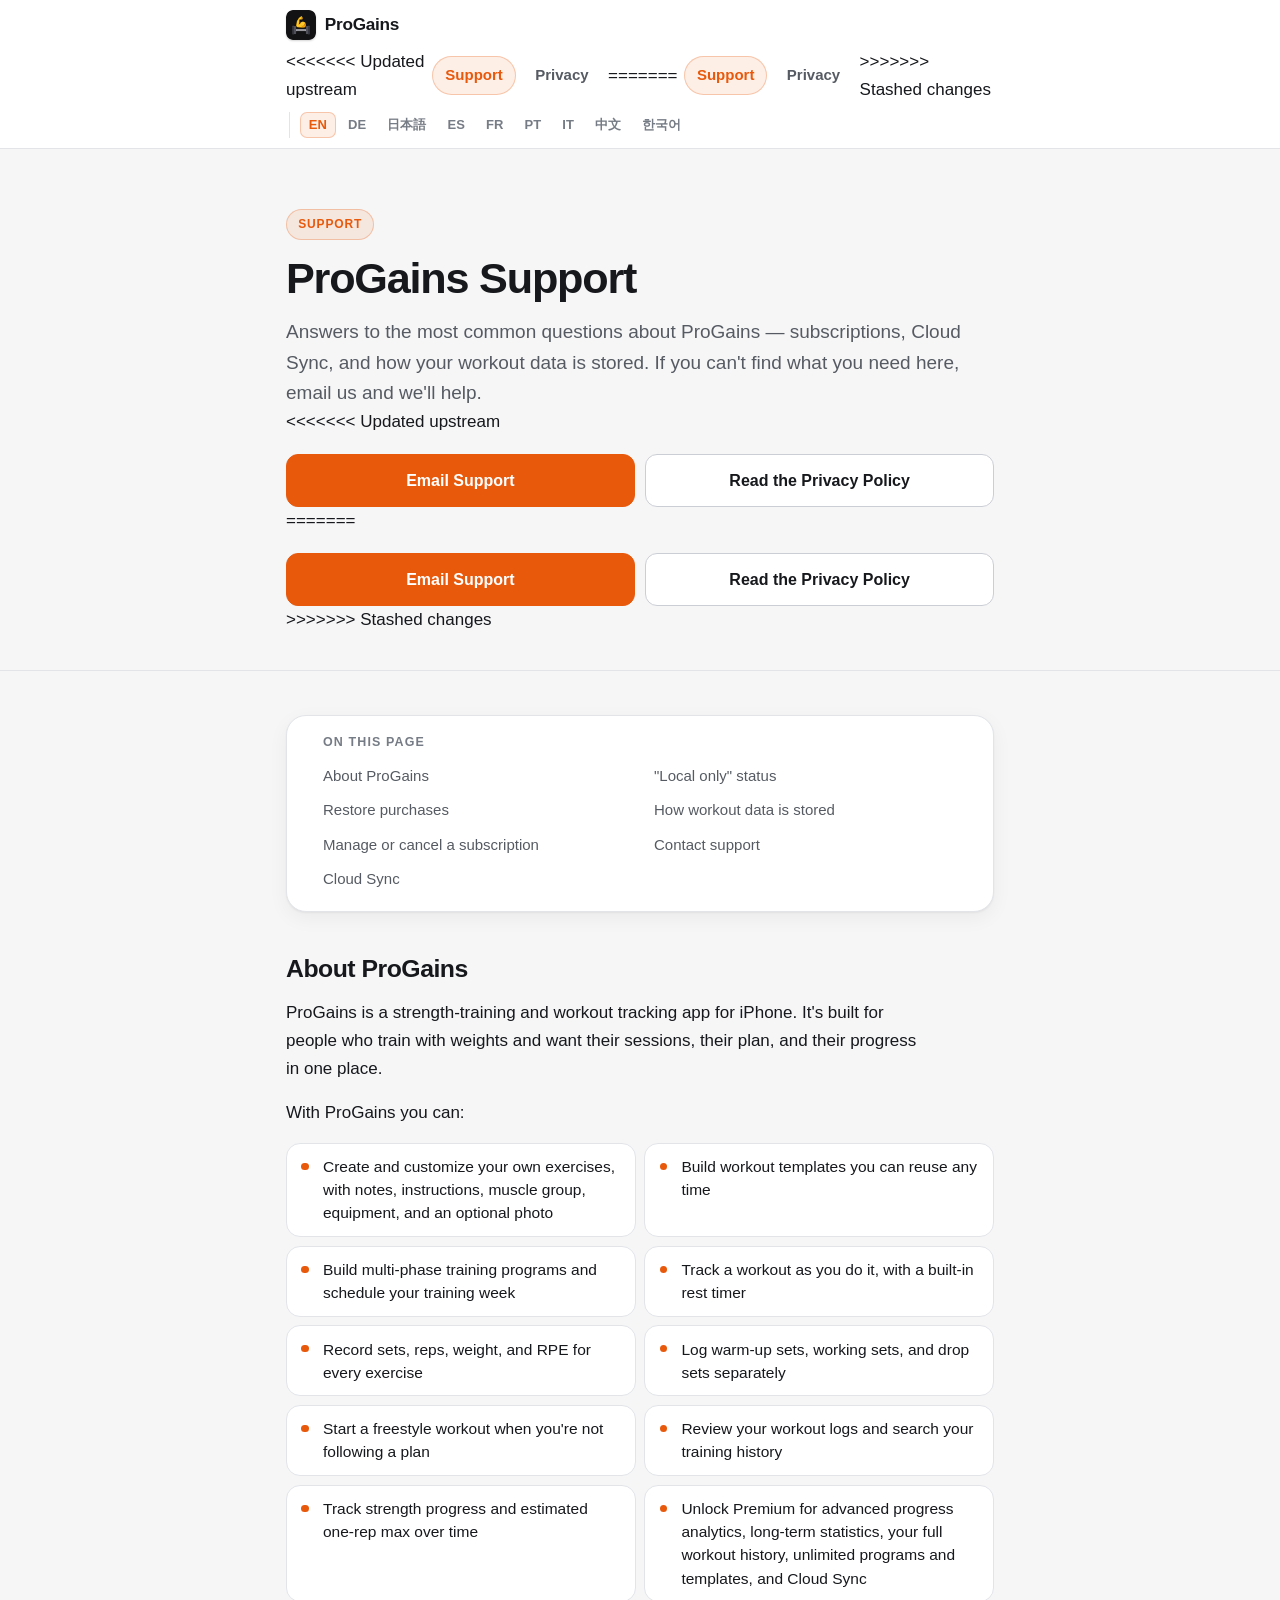
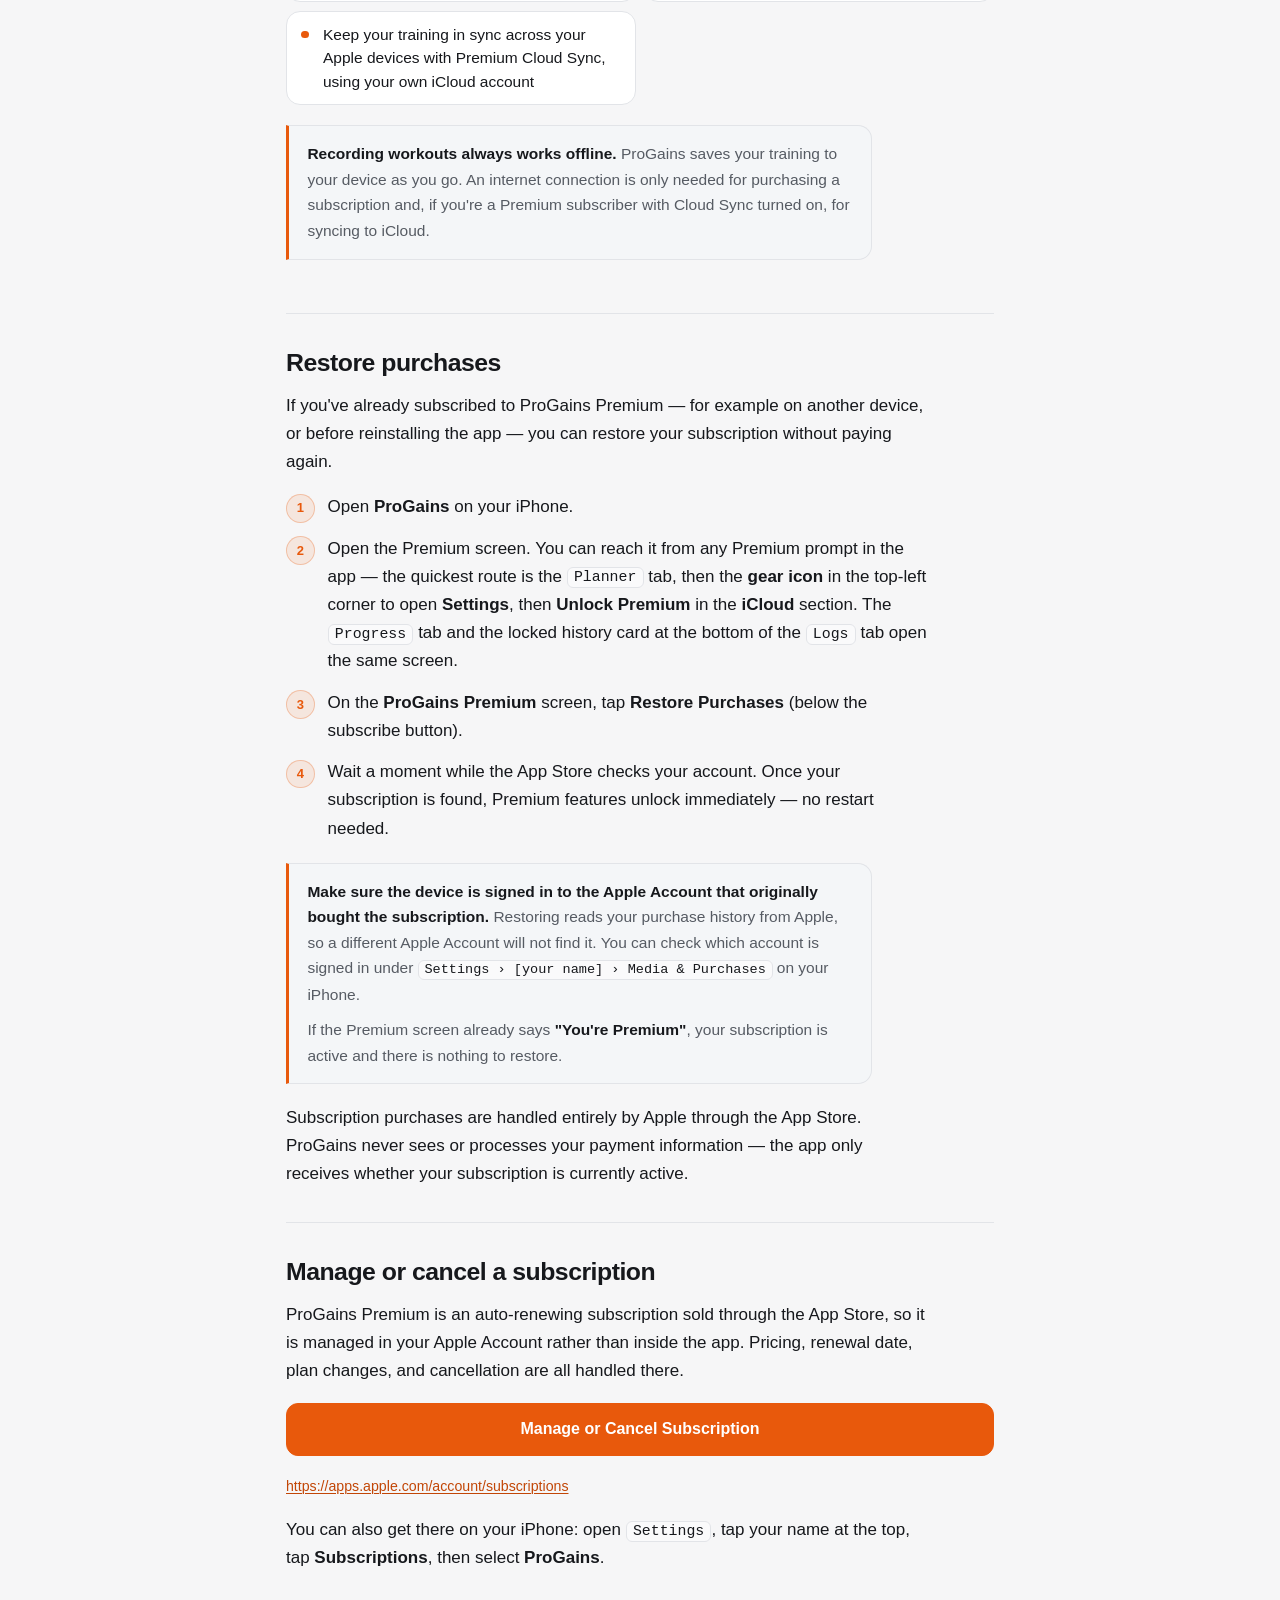
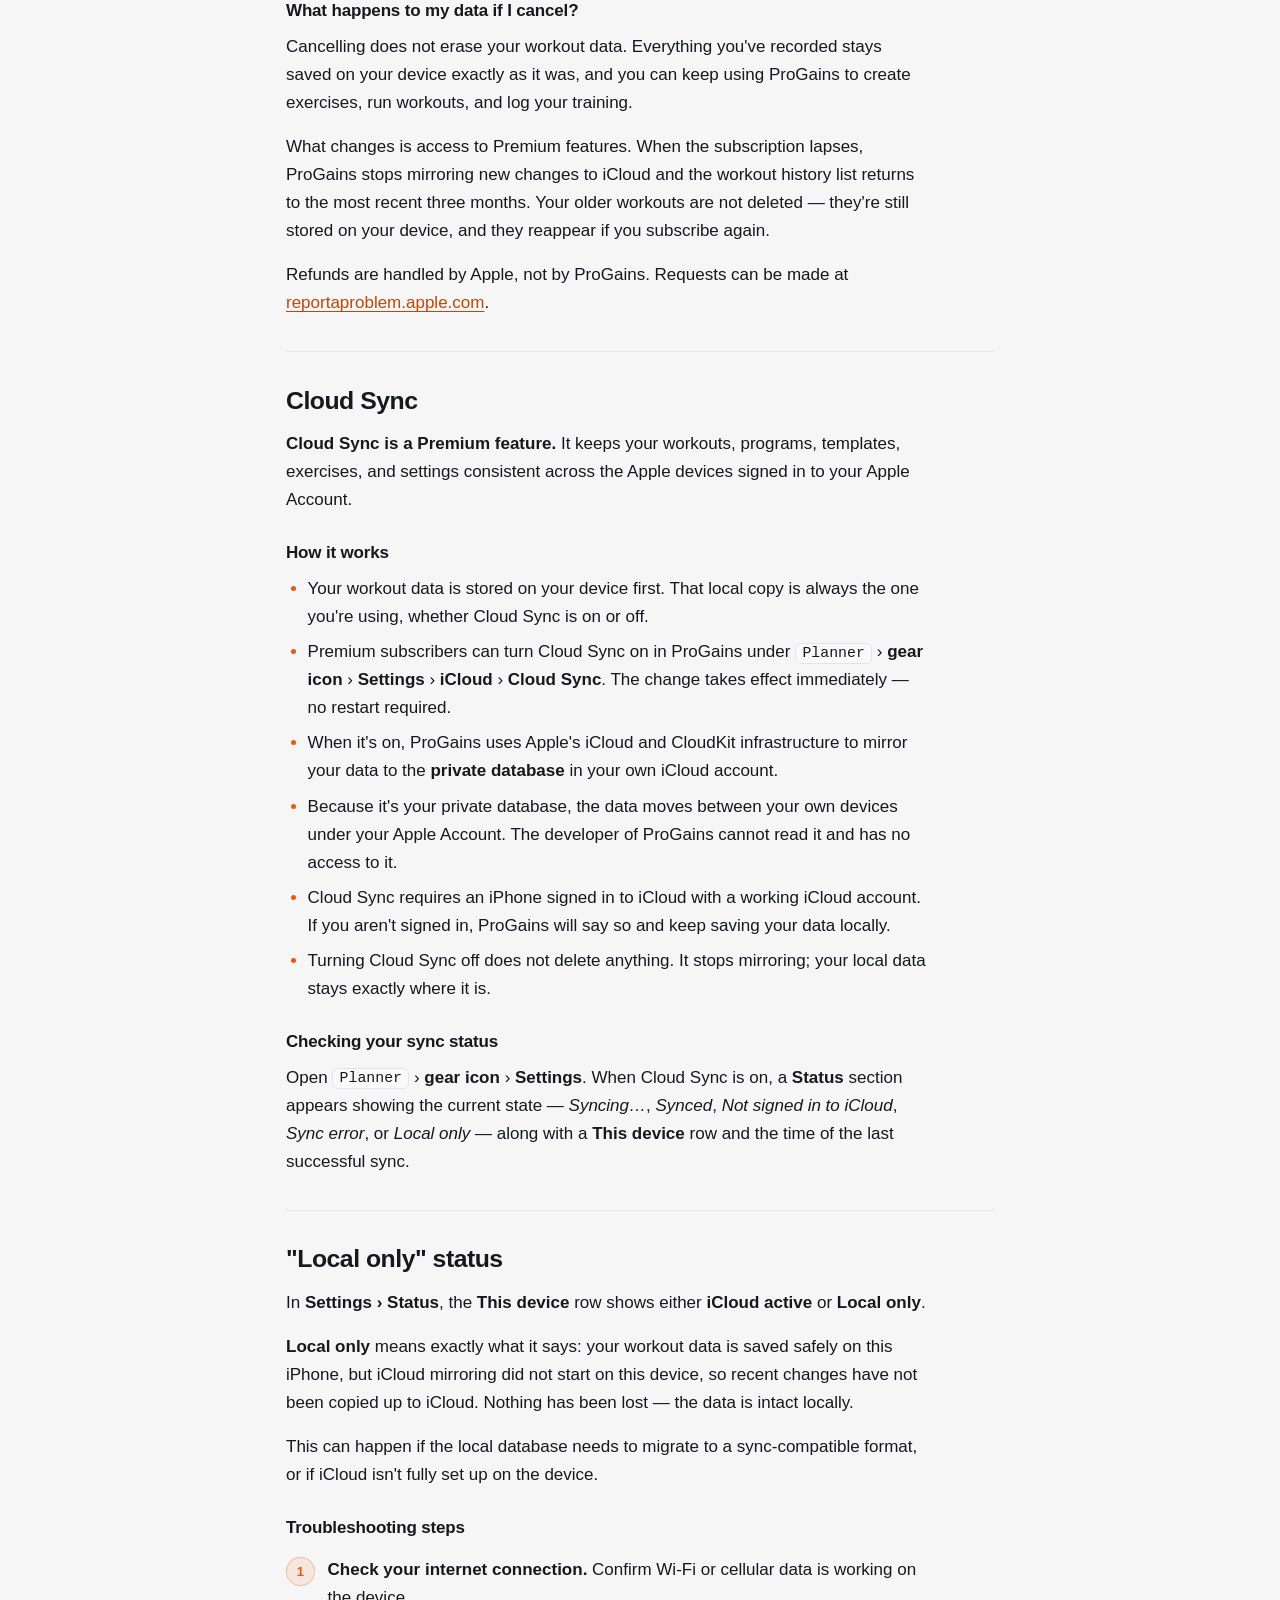
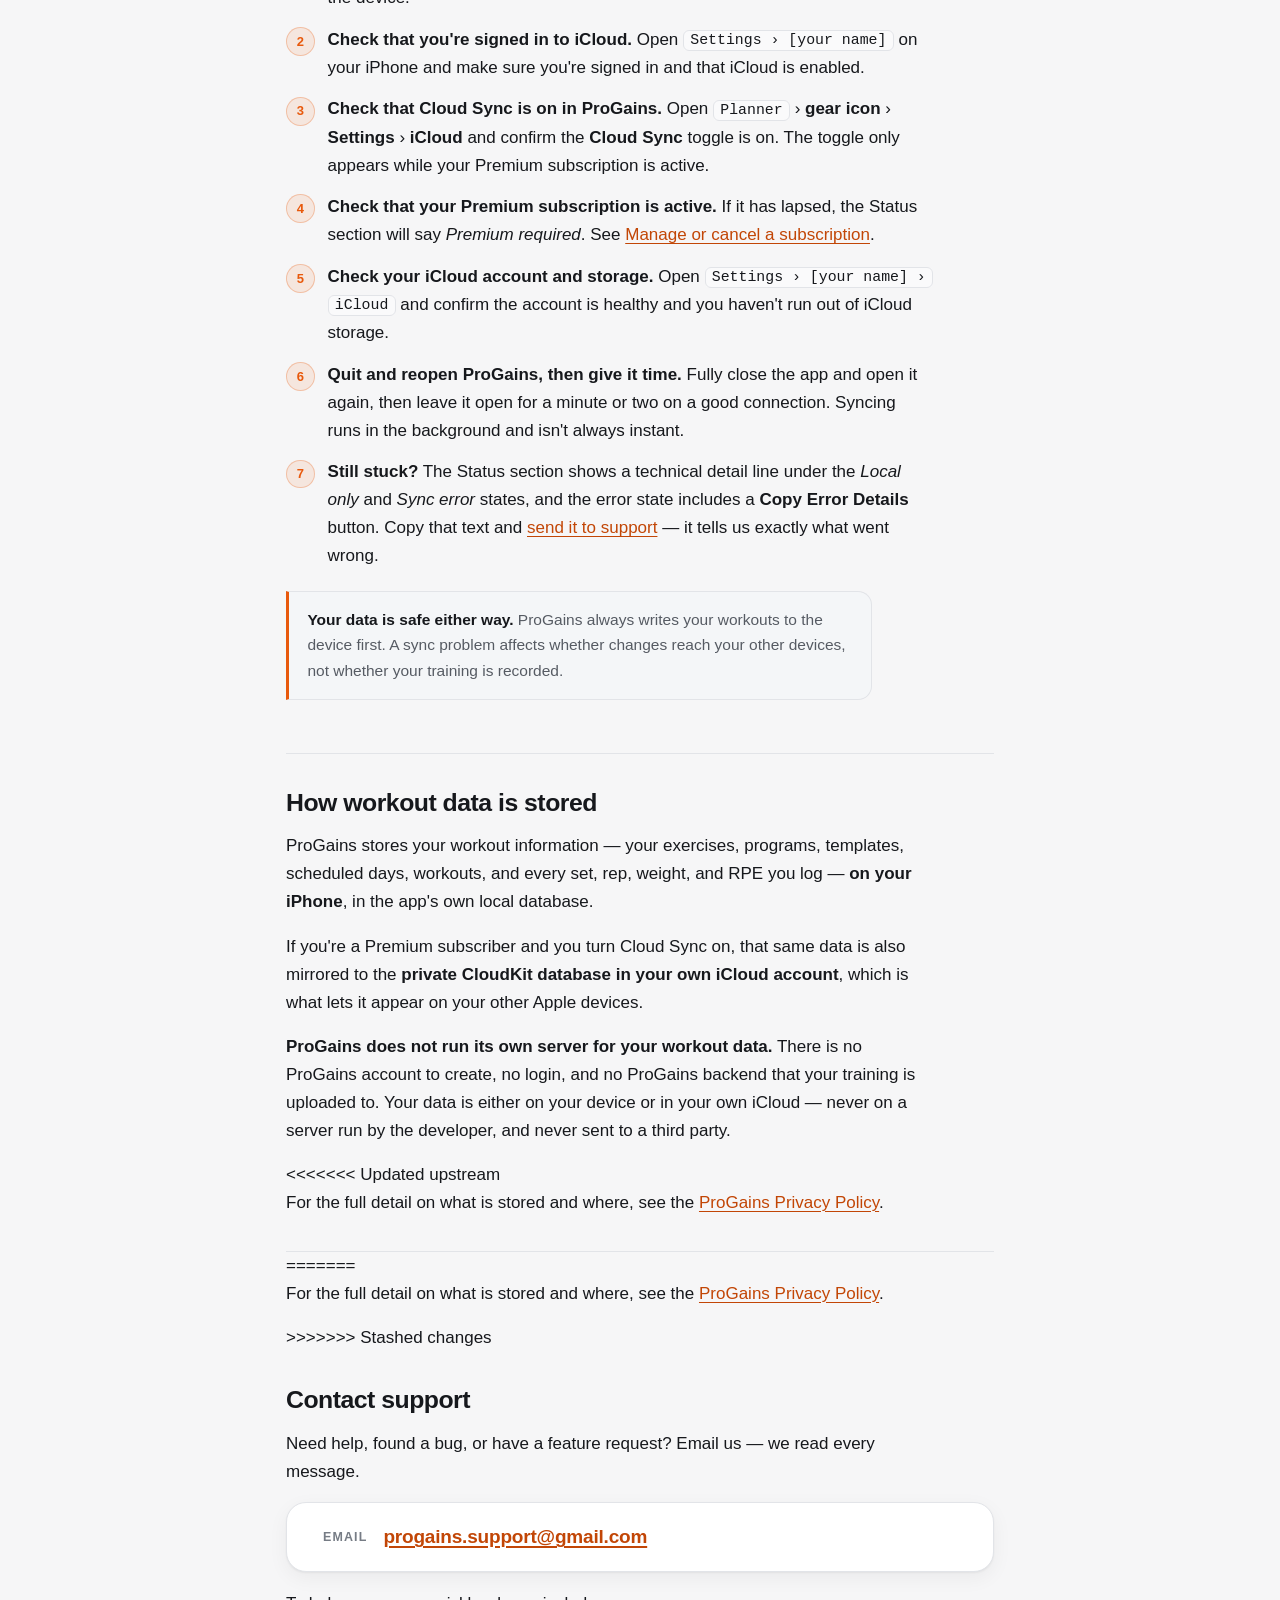
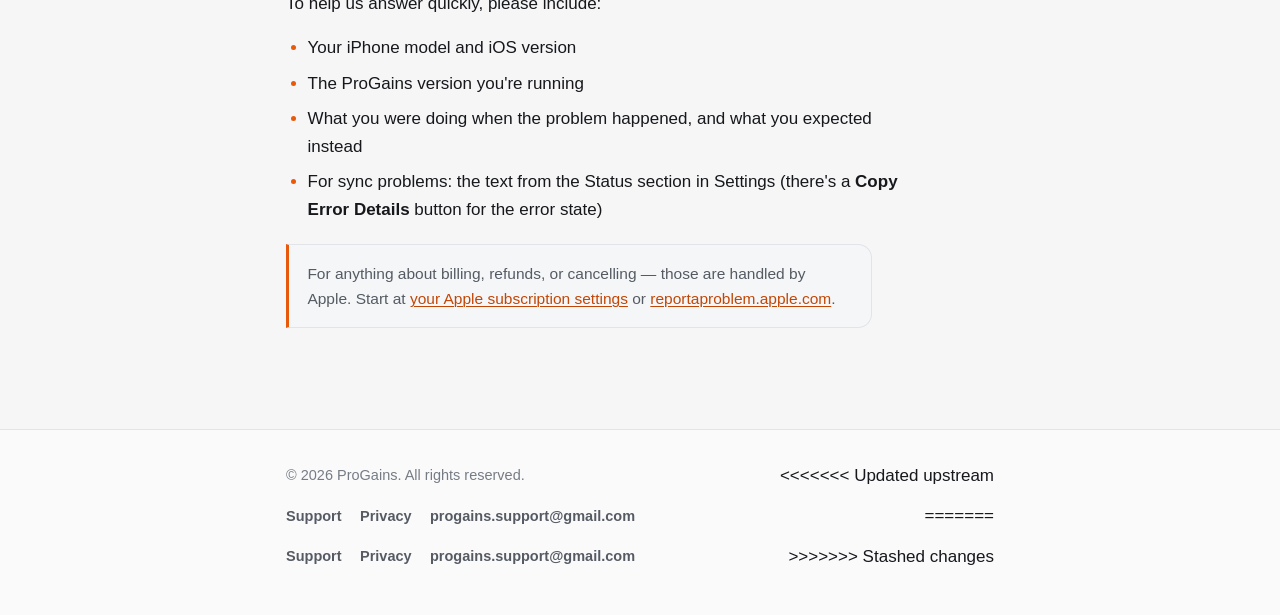
==== commit 2cadd17c: "updating website" ====
--- a/index.html
+++ b/index.html
@@ -37,8 +37,13 @@
 <header class="site-header"><div class="wrap">
 <a class="brand" href="#en" aria-label="ProGains"><span class="brand-mark" aria-hidden="true"></span><span><span class="pro">Pro</span><span class="gains">Gains</span></span></a>
 <nav class="site-nav" aria-label="Primary">
+<<<<<<< Updated upstream
 <a href="support.html#en" aria-current="page">Support</a>
 <a href="privacy.html#en">Privacy</a>
+=======
+<a href="#en" aria-current="page">Support</a>
+<a href="privacy/index.html">Privacy</a>
+>>>>>>> Stashed changes
 </nav>
 <nav class="lang-switch" aria-label="Language"><a href="#en" lang="en" hreflang="en" title="English" aria-current="true">EN</a><a href="#de" lang="de" hreflang="de" title="Deutsch">DE</a><a href="#ja" lang="ja" hreflang="ja" title="日本語">日本語</a><a href="#es" lang="es" hreflang="es" title="Español">ES</a><a href="#fr" lang="fr" hreflang="fr" title="Français">FR</a><a href="#pt" lang="pt-BR" hreflang="pt-BR" title="Português">PT</a><a href="#it" lang="it" hreflang="it" title="Italiano">IT</a><a href="#zh" lang="zh-Hans" hreflang="zh-Hans" title="简体中文">中文</a><a href="#ko" lang="ko" hreflang="ko" title="한국어">한국어</a></nav>
 </div></header>
@@ -46,7 +51,11 @@
 <p class="eyebrow">Support</p>
 <h1>ProGains Support</h1>
 <p class="lede">Answers to the most common questions about ProGains — subscriptions, Cloud Sync, and how your workout data is stored. If you can't find what you need here, email us and we'll help.</p>
+<<<<<<< Updated upstream
 <div class="btn-row"><a class="btn btn-primary" href="mailto:progains.support@gmail.com">Email Support</a><a class="btn btn-secondary" href="privacy.html#en">Read the Privacy Policy</a></div>
+=======
+<div class="btn-row"><a class="btn btn-primary" href="mailto:progains.support@gmail.com">Email Support</a><a class="btn btn-secondary" href="privacy/index.html#en">Read the Privacy Policy</a></div>
+>>>>>>> Stashed changes
 </div></div>
 <main id="main-en"><div class="wrap">
 <nav class="toc" aria-label="On this page"><h2>On this page</h2><ol>
@@ -129,7 +138,11 @@
 <section id="storage-en"><h2>How workout data is stored</h2><p>ProGains stores your workout information — your exercises, programs, templates, scheduled days, workouts, and every set, rep, weight, and RPE you log — <strong>on your iPhone</strong>, in the app's own local database.</p>
 <p>If you're a Premium subscriber and you turn Cloud Sync on, that same data is also mirrored to the <strong>private CloudKit database in your own iCloud account</strong>, which is what lets it appear on your other Apple devices.</p>
 <p><strong>ProGains does not run its own server for your workout data.</strong> There is no ProGains account to create, no login, and no ProGains backend that your training is uploaded to. Your data is either on your device or in your own iCloud — never on a server run by the developer, and never sent to a third party.</p>
+<<<<<<< Updated upstream
 <p>For the full detail on what is stored and where, see the <a href="privacy.html#en">ProGains Privacy Policy</a>.</p></section>
+=======
+<p>For the full detail on what is stored and where, see the <a href="privacy/index.html#en">ProGains Privacy Policy</a>.</p></section>
+>>>>>>> Stashed changes
 <section id="contact-en"><h2>Contact support</h2><p>Need help, found a bug, or have a feature request? Email us — we read every message.</p>
 <div class="contact">
 <span class="label">Email</span>
@@ -148,23 +161,36 @@
 </div></main>
 <footer class="site-footer"><div class="wrap">
 <p>&copy; 2026 ProGains. All rights reserved.</p>
+<<<<<<< Updated upstream
 <nav class="footer-nav" aria-label="Footer"><a href="support.html#en">Support</a><a href="privacy.html#en">Privacy</a><a href="mailto:progains.support@gmail.com">progains.support@gmail.com</a></nav>
+=======
+<nav class="footer-nav" aria-label="Footer"><a href="#en">Support</a><a href="privacy/index.html#en">Privacy</a><a href="mailto:progains.support@gmail.com">progains.support@gmail.com</a></nav>
+>>>>>>> Stashed changes
 </div></footer>
 </div>
 <div class="i18n" id="de" lang="de">
 <header class="site-header"><div class="wrap">
 <a class="brand" href="#de" aria-label="ProGains"><span class="brand-mark" aria-hidden="true"></span><span><span class="pro">Pro</span><span class="gains">Gains</span></span></a>
 <nav class="site-nav" aria-label="Hauptnavigation">
+<<<<<<< Updated upstream
 <a href="support.html#de" aria-current="page">Support</a>
 <a href="privacy.html#de">Datenschutz</a>
+=======
+<a href="#de" aria-current="page">Unterstützung</a>
+<a href="privacy/index.html#de">Datenschutz</a>
+>>>>>>> Stashed changes
 </nav>
 <nav class="lang-switch" aria-label="Language"><a href="#en" lang="en" hreflang="en" title="English">EN</a><a href="#de" lang="de" hreflang="de" title="Deutsch" aria-current="true">DE</a><a href="#ja" lang="ja" hreflang="ja" title="日本語">日本語</a><a href="#es" lang="es" hreflang="es" title="Español">ES</a><a href="#fr" lang="fr" hreflang="fr" title="Français">FR</a><a href="#pt" lang="pt-BR" hreflang="pt-BR" title="Português">PT</a><a href="#it" lang="it" hreflang="it" title="Italiano">IT</a><a href="#zh" lang="zh-Hans" hreflang="zh-Hans" title="简体中文">中文</a><a href="#ko" lang="ko" hreflang="ko" title="한국어">한국어</a></nav>
 </div></header>
 <div class="hero"><div class="wrap">
-<p class="eyebrow">Support</p>
-<h1>ProGains Support</h1>
+<p class="eyebrow">Unterstützung</p>
+<h1>ProGains Unterstützung</h1>
 <p class="lede">Antworten auf die häufigsten Fragen zu ProGains – Abos, Cloud-Sync und wie deine Trainingsdaten gespeichert werden. Wenn du hier nicht findest, was du brauchst, schreib uns eine E-Mail. Wir helfen dir.</p>
+<<<<<<< Updated upstream
 <div class="btn-row"><a class="btn btn-primary" href="mailto:progains.support@gmail.com">E-Mail an den Support</a><a class="btn btn-secondary" href="privacy.html#de">Datenschutzerklärung lesen</a></div>
+=======
+<div class="btn-row"><a class="btn btn-primary" href="mailto:progains.support@gmail.com">E-Mail an den Unterstützung</a><a class="btn btn-secondary" href="privacy/index.html#de">Datenschutzerklärung lesen</a></div>
+>>>>>>> Stashed changes
 </div></div>
 <main id="main-de"><div class="wrap">
 <nav class="toc" aria-label="Auf dieser Seite"><h2>Auf dieser Seite</h2><ol>
@@ -247,7 +273,11 @@
 <section id="storage-de"><h2>Wie Trainingsdaten gespeichert werden</h2><p>ProGains speichert deine Trainingsinformationen – deine Übungen, Programme, Vorlagen, geplanten Tage, Workouts sowie jeden Satz, jede Wiederholung, jedes Gewicht und jeden RPE-Wert, den du erfasst – <strong>auf deinem iPhone</strong>, in der eigenen lokalen Datenbank der App.</p>
 <p>Wenn du ein Premium-Abo hast und Cloud-Sync einschaltest, werden dieselben Daten zusätzlich in die <strong>private CloudKit-Datenbank deines eigenen iCloud-Accounts</strong> gespiegelt. Dadurch erscheinen sie auch auf deinen anderen Apple-Geräten.</p>
 <p><strong>ProGains betreibt keinen eigenen Server für deine Trainingsdaten.</strong> Es gibt kein ProGains-Konto, das du anlegen müsstest, keinen Login und kein ProGains-Backend, auf das dein Training hochgeladen wird. Deine Daten liegen entweder auf deinem Gerät oder in deiner eigenen iCloud – nie auf einem Server des Entwicklers und nie bei Dritten.</p>
+<<<<<<< Updated upstream
 <p>Alle Details dazu, was wo gespeichert wird, findest du in der <a href="privacy.html#de">ProGains Datenschutzerklärung</a>.</p></section>
+=======
+<p>Alle Details dazu, was wo gespeichert wird, findest du in der <a href="privacy/index.html#de">ProGains Datenschutzerklärung</a>.</p></section>
+>>>>>>> Stashed changes
 <section id="contact-de"><h2>Support kontaktieren</h2><p>Brauchst du Hilfe, hast du einen Fehler gefunden oder einen Wunsch für eine Funktion? Schreib uns – wir lesen jede Nachricht.</p>
 <div class="contact">
 <span class="label">E-Mail</span>
@@ -266,15 +296,24 @@
 </div></main>
 <footer class="site-footer"><div class="wrap">
 <p>&copy; 2026 ProGains. Alle Rechte vorbehalten.</p>
+<<<<<<< Updated upstream
 <nav class="footer-nav" aria-label="Fußzeile"><a href="support.html#de">Support</a><a href="privacy.html#de">Datenschutz</a><a href="mailto:progains.support@gmail.com">progains.support@gmail.com</a></nav>
+=======
+<nav class="footer-nav" aria-label="Fußzeile"><a href="#de">Unterstützung</a><a href="privacy/index.html#de">Datenschutz</a><a href="mailto:progains.support@gmail.com">progains.support@gmail.com</a></nav>
+>>>>>>> Stashed changes
 </div></footer>
 </div>
 <div class="i18n" id="ja" lang="ja">
 <header class="site-header"><div class="wrap">
 <a class="brand" href="#ja" aria-label="ProGains"><span class="brand-mark" aria-hidden="true"></span><span><span class="pro">Pro</span><span class="gains">Gains</span></span></a>
 <nav class="site-nav" aria-label="メインナビゲーション">
+<<<<<<< Updated upstream
 <a href="support.html#ja" aria-current="page">サポート</a>
 <a href="privacy.html#ja">プライバシー</a>
+=======
+<a href="#ja" aria-current="page">サポート</a>
+<a href="privacy/index.html#ja">プライバシー</a>
+>>>>>>> Stashed changes
 </nav>
 <nav class="lang-switch" aria-label="Language"><a href="#en" lang="en" hreflang="en" title="English">EN</a><a href="#de" lang="de" hreflang="de" title="Deutsch">DE</a><a href="#ja" lang="ja" hreflang="ja" title="日本語" aria-current="true">日本語</a><a href="#es" lang="es" hreflang="es" title="Español">ES</a><a href="#fr" lang="fr" hreflang="fr" title="Français">FR</a><a href="#pt" lang="pt-BR" hreflang="pt-BR" title="Português">PT</a><a href="#it" lang="it" hreflang="it" title="Italiano">IT</a><a href="#zh" lang="zh-Hans" hreflang="zh-Hans" title="简体中文">中文</a><a href="#ko" lang="ko" hreflang="ko" title="한국어">한국어</a></nav>
 </div></header>
@@ -282,7 +321,11 @@
 <p class="eyebrow">サポート</p>
 <h1>ProGains サポート</h1>
 <p class="lede">ProGains についてよくあるご質問への回答です — サブスクリプション、クラウド同期、ワークアウトデータの保存方法について。お探しの内容が見つからない場合は、メールでご連絡ください。お手伝いします。</p>
+<<<<<<< Updated upstream
 <div class="btn-row"><a class="btn btn-primary" href="mailto:progains.support@gmail.com">サポートにメールする</a><a class="btn btn-secondary" href="privacy.html#ja">プライバシーポリシーを読む</a></div>
+=======
+<div class="btn-row"><a class="btn btn-primary" href="mailto:progains.support@gmail.com">サポートにメールする</a><a class="btn btn-secondary" href="privacy/index.html#ja">プライバシーポリシーを読む</a></div>
+>>>>>>> Stashed changes
 </div></div>
 <main id="main-ja"><div class="wrap">
 <nav class="toc" aria-label="このページの内容"><h2>このページの内容</h2><ol>
@@ -365,7 +408,11 @@
 <section id="storage-ja"><h2>ワークアウトデータの保存方法</h2><p>ProGains は、ワークアウトの情報 — エクササイズ、プログラム、テンプレート、予定した日、ワークアウト、そして記録したすべてのセット、レップ、重量、RPE — を、<strong>お使いの iPhone</strong> 内にある、アプリ専用のローカルデータベースに保存します。</p>
 <p>プレミアム会員の方がクラウド同期をオンにすると、同じデータが <strong>ご自身の iCloud アカウント内のプライベート CloudKit データベース</strong> にもミラーリングされます。これにより、他の Apple デバイスでもデータが表示されます。</p>
 <p><strong>ProGains は、ワークアウトデータのために独自のサーバーを運用していません。</strong>作成する ProGains アカウントはなく、ログインもなく、トレーニング内容がアップロードされる ProGains のバックエンドもありません。データはお使いのデバイスか、ご自身の iCloud のいずれかにあり、開発者が運用するサーバーに置かれることも、第三者に送信されることもありません。</p>
+<<<<<<< Updated upstream
 <p>何がどこに保存されるかの詳細については、<a href="privacy.html#ja">ProGains プライバシーポリシー</a> をご覧ください。</p></section>
+=======
+<p>何がどこに保存されるかの詳細については、<a href="privacy/index.html#ja">ProGains プライバシーポリシー</a> をご覧ください。</p></section>
+>>>>>>> Stashed changes
 <section id="contact-ja"><h2>サポートへのお問い合わせ</h2><p>お困りのことや、見つかった不具合、機能のご要望はありませんか？メールでお知らせください。いただいたメッセージはすべて拝読しています。</p>
 <div class="contact">
 <span class="label">メール</span>
@@ -384,15 +431,24 @@
 </div></main>
 <footer class="site-footer"><div class="wrap">
 <p>&copy; 2026 ProGains. 無断複写・転載を禁じます。</p>
+<<<<<<< Updated upstream
 <nav class="footer-nav" aria-label="フッター"><a href="support.html#ja">サポート</a><a href="privacy.html#ja">プライバシー</a><a href="mailto:progains.support@gmail.com">progains.support@gmail.com</a></nav>
+=======
+<nav class="footer-nav" aria-label="フッター"><a href="#ja">サポート</a><a href="privacy/index.html#ja">プライバシー</a><a href="mailto:progains.support@gmail.com">progains.support@gmail.com</a></nav>
+>>>>>>> Stashed changes
 </div></footer>
 </div>
 <div class="i18n" id="es" lang="es">
 <header class="site-header"><div class="wrap">
 <a class="brand" href="#es" aria-label="ProGains"><span class="brand-mark" aria-hidden="true"></span><span><span class="pro">Pro</span><span class="gains">Gains</span></span></a>
 <nav class="site-nav" aria-label="Principal">
+<<<<<<< Updated upstream
 <a href="support.html#es" aria-current="page">Soporte</a>
 <a href="privacy.html#es">Privacidad</a>
+=======
+<a href="#es" aria-current="page">Soporte</a>
+<a href="privacy/index.html#es">Privacidad</a>
+>>>>>>> Stashed changes
 </nav>
 <nav class="lang-switch" aria-label="Language"><a href="#en" lang="en" hreflang="en" title="English">EN</a><a href="#de" lang="de" hreflang="de" title="Deutsch">DE</a><a href="#ja" lang="ja" hreflang="ja" title="日本語">日本語</a><a href="#es" lang="es" hreflang="es" title="Español" aria-current="true">ES</a><a href="#fr" lang="fr" hreflang="fr" title="Français">FR</a><a href="#pt" lang="pt-BR" hreflang="pt-BR" title="Português">PT</a><a href="#it" lang="it" hreflang="it" title="Italiano">IT</a><a href="#zh" lang="zh-Hans" hreflang="zh-Hans" title="简体中文">中文</a><a href="#ko" lang="ko" hreflang="ko" title="한국어">한국어</a></nav>
 </div></header>
@@ -400,7 +456,11 @@
 <p class="eyebrow">Soporte</p>
 <h1>Soporte de ProGains</h1>
 <p class="lede">Respuestas a las preguntas más habituales sobre ProGains: suscripciones, Sincronización en la nube y cómo se guardan tus datos de entrenamiento. Si no encuentras aquí lo que necesitas, escríbenos y te ayudamos.</p>
+<<<<<<< Updated upstream
 <div class="btn-row"><a class="btn btn-primary" href="mailto:progains.support@gmail.com">Escribir a soporte</a><a class="btn btn-secondary" href="privacy.html#es">Leer la Política de Privacidad</a></div>
+=======
+<div class="btn-row"><a class="btn btn-primary" href="mailto:progains.support@gmail.com">Escribir a soporte</a><a class="btn btn-secondary" href="privacy/index.html#es">Leer la Política de Privacidad</a></div>
+>>>>>>> Stashed changes
 </div></div>
 <main id="main-es"><div class="wrap">
 <nav class="toc" aria-label="En esta página"><h2>En esta página</h2><ol>
@@ -483,7 +543,11 @@
 <section id="storage-es"><h2>Cómo se guardan los datos de entrenamiento</h2><p>ProGains guarda tu información de entrenamiento —tus ejercicios, programas, plantillas, días programados, entrenamientos y cada serie, repetición, peso y RPE que registras— <strong>en tu iPhone</strong>, en la base de datos local de la propia app.</p>
 <p>Si eres suscriptor Premium y activas la Sincronización en la nube, esos mismos datos se replican también en la <strong>base de datos privada de CloudKit de tu propia cuenta de iCloud</strong>, que es lo que permite que aparezcan en tus otros dispositivos Apple.</p>
 <p><strong>ProGains no tiene un servidor propio para tus datos de entrenamiento.</strong> No hay ninguna cuenta de ProGains que crear, ni inicio de sesión, ni ningún backend de ProGains al que se suba tu entrenamiento. Tus datos están o en tu dispositivo o en tu propio iCloud: nunca en un servidor gestionado por el desarrollador, y nunca se envían a terceros.</p>
+<<<<<<< Updated upstream
 <p>Para conocer todos los detalles sobre qué se guarda y dónde, consulta la <a href="privacy.html#es">Política de Privacidad de ProGains</a>.</p></section>
+=======
+<p>Para conocer todos los detalles sobre qué se guarda y dónde, consulta la <a href="privacy/index.html#es">Política de Privacidad de ProGains</a>.</p></section>
+>>>>>>> Stashed changes
 <section id="contact-es"><h2>Contactar con soporte</h2><p>¿Necesitas ayuda, has encontrado un error o quieres proponer una función? Escríbenos: leemos todos los mensajes.</p>
 <div class="contact">
 <span class="label">Correo electrónico</span>
@@ -502,15 +566,24 @@
 </div></main>
 <footer class="site-footer"><div class="wrap">
 <p>&copy; 2026 ProGains. Todos los derechos reservados.</p>
+<<<<<<< Updated upstream
 <nav class="footer-nav" aria-label="Pie de página"><a href="support.html#es">Soporte</a><a href="privacy.html#es">Privacidad</a><a href="mailto:progains.support@gmail.com">progains.support@gmail.com</a></nav>
+=======
+<nav class="footer-nav" aria-label="Pie de página"><a href="#es">Soporte</a><a href="privacy/index.html#es">Privacidad</a><a href="mailto:progains.support@gmail.com">progains.support@gmail.com</a></nav>
+>>>>>>> Stashed changes
 </div></footer>
 </div>
 <div class="i18n" id="fr" lang="fr">
 <header class="site-header"><div class="wrap">
 <a class="brand" href="#fr" aria-label="ProGains"><span class="brand-mark" aria-hidden="true"></span><span><span class="pro">Pro</span><span class="gains">Gains</span></span></a>
 <nav class="site-nav" aria-label="Principale">
+<<<<<<< Updated upstream
 <a href="support.html#fr" aria-current="page">Assistance</a>
 <a href="privacy.html#fr">Confidentialité</a>
+=======
+<a href="#fr" aria-current="page">Assistance</a>
+<a href="privacy/index.html#fr">Confidentialité</a>
+>>>>>>> Stashed changes
 </nav>
 <nav class="lang-switch" aria-label="Language"><a href="#en" lang="en" hreflang="en" title="English">EN</a><a href="#de" lang="de" hreflang="de" title="Deutsch">DE</a><a href="#ja" lang="ja" hreflang="ja" title="日本語">日本語</a><a href="#es" lang="es" hreflang="es" title="Español">ES</a><a href="#fr" lang="fr" hreflang="fr" title="Français" aria-current="true">FR</a><a href="#pt" lang="pt-BR" hreflang="pt-BR" title="Português">PT</a><a href="#it" lang="it" hreflang="it" title="Italiano">IT</a><a href="#zh" lang="zh-Hans" hreflang="zh-Hans" title="简体中文">中文</a><a href="#ko" lang="ko" hreflang="ko" title="한국어">한국어</a></nav>
 </div></header>
@@ -518,7 +591,11 @@
 <p class="eyebrow">Assistance</p>
 <h1>Assistance ProGains</h1>
 <p class="lede">Réponses aux questions les plus fréquentes sur ProGains — abonnements, Synchronisation iCloud et stockage de vos données d'entraînement. Si vous ne trouvez pas ici ce que vous cherchez, écrivez-nous et nous vous aiderons.</p>
+<<<<<<< Updated upstream
 <div class="btn-row"><a class="btn btn-primary" href="mailto:progains.support@gmail.com">Écrire à l'assistance</a><a class="btn btn-secondary" href="privacy.html#fr">Lire la politique de confidentialité</a></div>
+=======
+<div class="btn-row"><a class="btn btn-primary" href="mailto:progains.support@gmail.com">Écrire à l'assistance</a><a class="btn btn-secondary" href="privacy/index.html#fr">Lire la politique de confidentialité</a></div>
+>>>>>>> Stashed changes
 </div></div>
 <main id="main-fr"><div class="wrap">
 <nav class="toc" aria-label="Sur cette page"><h2>Sur cette page</h2><ol>
@@ -601,7 +678,11 @@
 <section id="storage-fr"><h2>Comment les données d'entraînement sont stockées</h2><p>ProGains stocke vos informations d'entraînement — vos exercices, vos programmes, vos modèles, vos jours planifiés, vos séances, ainsi que chaque série, répétition, charge et RPE que vous enregistrez — <strong>sur votre iPhone</strong>, dans la base de données locale de l'app.</p>
 <p>Si vous êtes abonné Premium et que vous activez la Synchronisation iCloud, ces mêmes données sont également répliquées dans la <strong>base de données CloudKit privée de votre propre compte iCloud</strong>, ce qui leur permet d'apparaître sur vos autres appareils Apple.</p>
 <p><strong>ProGains n'exploite aucun serveur qui lui soit propre pour vos données d'entraînement.</strong> Il n'y a pas de compte ProGains à créer, pas de connexion, et aucun serveur ProGains vers lequel votre entraînement serait envoyé. Vos données se trouvent soit sur votre appareil, soit dans votre propre iCloud — jamais sur un serveur exploité par le développeur, et jamais transmises à un tiers.</p>
+<<<<<<< Updated upstream
 <p>Pour le détail complet de ce qui est stocké et où, consultez la <a href="privacy.html#fr">politique de confidentialité de ProGains</a>.</p></section>
+=======
+<p>Pour le détail complet de ce qui est stocké et où, consultez la <a href="privacy/index.html#fr">politique de confidentialité de ProGains</a>.</p></section>
+>>>>>>> Stashed changes
 <section id="contact-fr"><h2>Contacter l'assistance</h2><p>Besoin d'aide, vous avez trouvé un bug ou une idée de fonctionnalité ? Écrivez-nous — nous lisons chaque message.</p>
 <div class="contact">
 <span class="label">E-mail</span>
@@ -620,15 +701,24 @@
 </div></main>
 <footer class="site-footer"><div class="wrap">
 <p>&copy; 2026 ProGains. Tous droits réservés.</p>
+<<<<<<< Updated upstream
 <nav class="footer-nav" aria-label="Pied de page"><a href="support.html#fr">Assistance</a><a href="privacy.html#fr">Confidentialité</a><a href="mailto:progains.support@gmail.com">progains.support@gmail.com</a></nav>
+=======
+<nav class="footer-nav" aria-label="Pied de page"><a href="#fr">Assistance</a><a href="privacy/index.html#fr">Confidentialité</a><a href="mailto:progains.support@gmail.com">progains.support@gmail.com</a></nav>
+>>>>>>> Stashed changes
 </div></footer>
 </div>
 <div class="i18n" id="pt" lang="pt-BR">
 <header class="site-header"><div class="wrap">
 <a class="brand" href="#pt" aria-label="ProGains"><span class="brand-mark" aria-hidden="true"></span><span><span class="pro">Pro</span><span class="gains">Gains</span></span></a>
 <nav class="site-nav" aria-label="Principal">
+<<<<<<< Updated upstream
 <a href="support.html#pt" aria-current="page">Suporte</a>
 <a href="privacy.html#pt">Privacidade</a>
+=======
+<a href="#pt" aria-current="page">Suporte</a>
+<a href="privacy/index.html#pt">Privacidade</a>
+>>>>>>> Stashed changes
 </nav>
 <nav class="lang-switch" aria-label="Language"><a href="#en" lang="en" hreflang="en" title="English">EN</a><a href="#de" lang="de" hreflang="de" title="Deutsch">DE</a><a href="#ja" lang="ja" hreflang="ja" title="日本語">日本語</a><a href="#es" lang="es" hreflang="es" title="Español">ES</a><a href="#fr" lang="fr" hreflang="fr" title="Français">FR</a><a href="#pt" lang="pt-BR" hreflang="pt-BR" title="Português" aria-current="true">PT</a><a href="#it" lang="it" hreflang="it" title="Italiano">IT</a><a href="#zh" lang="zh-Hans" hreflang="zh-Hans" title="简体中文">中文</a><a href="#ko" lang="ko" hreflang="ko" title="한국어">한국어</a></nav>
 </div></header>
@@ -636,7 +726,11 @@
 <p class="eyebrow">Suporte</p>
 <h1>Suporte do ProGains</h1>
 <p class="lede">Respostas para as dúvidas mais comuns sobre o ProGains — assinaturas, Sincronização na nuvem e como os seus dados de treino são armazenados. Se você não encontrar o que precisa por aqui, escreva para a gente que nós ajudamos.</p>
+<<<<<<< Updated upstream
 <div class="btn-row"><a class="btn btn-primary" href="mailto:progains.support@gmail.com">Enviar e-mail ao suporte</a><a class="btn btn-secondary" href="privacy.html#pt">Ler a Política de Privacidade</a></div>
+=======
+<div class="btn-row"><a class="btn btn-primary" href="mailto:progains.support@gmail.com">Enviar e-mail ao suporte</a><a class="btn btn-secondary" href="privacy/index.html#pt">Ler a Política de Privacidade</a></div>
+>>>>>>> Stashed changes
 </div></div>
 <main id="main-pt"><div class="wrap">
 <nav class="toc" aria-label="Nesta página"><h2>Nesta página</h2><ol>
@@ -719,7 +813,11 @@
 <section id="storage-pt"><h2>Como os dados de treino são armazenados</h2><p>O ProGains armazena as suas informações de treino — os seus exercícios, programas, modelos, dias agendados, treinos e cada série, repetição, carga e RPE que você registra — <strong>no seu iPhone</strong>, no banco de dados local do próprio app.</p>
 <p>Se você for assinante Premium e ligar a Sincronização na nuvem, esses mesmos dados também são espelhados no <strong>banco de dados privado do CloudKit da sua própria conta do iCloud</strong>, que é o que permite que eles apareçam nos seus outros dispositivos Apple.</p>
 <p><strong>O ProGains não mantém um servidor próprio para os seus dados de treino.</strong> Não há conta do ProGains para criar, não há login e não existe um backend do ProGains para onde o seu treino seja enviado. Os seus dados estão no seu dispositivo ou no seu próprio iCloud — nunca em um servidor operado pelo desenvolvedor e nunca enviados a terceiros.</p>
+<<<<<<< Updated upstream
 <p>Para todos os detalhes sobre o que é armazenado e onde, veja a <a href="privacy.html#pt">Política de Privacidade do ProGains</a>.</p></section>
+=======
+<p>Para todos os detalhes sobre o que é armazenado e onde, veja a <a href="privacy/index.html#pt">Política de Privacidade do ProGains</a>.</p></section>
+>>>>>>> Stashed changes
 <section id="contact-pt"><h2>Falar com o suporte</h2><p>Precisa de ajuda, encontrou um problema ou tem uma sugestão de recurso? Escreva para a gente — lemos todas as mensagens.</p>
 <div class="contact">
 <span class="label">E-mail</span>
@@ -738,15 +836,24 @@
 </div></main>
 <footer class="site-footer"><div class="wrap">
 <p>&copy; 2026 ProGains. Todos os direitos reservados.</p>
+<<<<<<< Updated upstream
 <nav class="footer-nav" aria-label="Rodapé"><a href="support.html#pt">Suporte</a><a href="privacy.html#pt">Privacidade</a><a href="mailto:progains.support@gmail.com">progains.support@gmail.com</a></nav>
+=======
+<nav class="footer-nav" aria-label="Rodapé"><a href="#pt">Suporte</a><a href="privacy/index.html#pt">Privacidade</a><a href="mailto:progains.support@gmail.com">progains.support@gmail.com</a></nav>
+>>>>>>> Stashed changes
 </div></footer>
 </div>
 <div class="i18n" id="it" lang="it">
 <header class="site-header"><div class="wrap">
 <a class="brand" href="#it" aria-label="ProGains"><span class="brand-mark" aria-hidden="true"></span><span><span class="pro">Pro</span><span class="gains">Gains</span></span></a>
 <nav class="site-nav" aria-label="Principale">
+<<<<<<< Updated upstream
 <a href="support.html#it" aria-current="page">Assistenza</a>
 <a href="privacy.html#it">Privacy</a>
+=======
+<a href="#it" aria-current="page">Assistenza</a>
+<a href="privacy/index.html#it">Privacy</a>
+>>>>>>> Stashed changes
 </nav>
 <nav class="lang-switch" aria-label="Language"><a href="#en" lang="en" hreflang="en" title="English">EN</a><a href="#de" lang="de" hreflang="de" title="Deutsch">DE</a><a href="#ja" lang="ja" hreflang="ja" title="日本語">日本語</a><a href="#es" lang="es" hreflang="es" title="Español">ES</a><a href="#fr" lang="fr" hreflang="fr" title="Français">FR</a><a href="#pt" lang="pt-BR" hreflang="pt-BR" title="Português">PT</a><a href="#it" lang="it" hreflang="it" title="Italiano" aria-current="true">IT</a><a href="#zh" lang="zh-Hans" hreflang="zh-Hans" title="简体中文">中文</a><a href="#ko" lang="ko" hreflang="ko" title="한국어">한국어</a></nav>
 </div></header>
@@ -754,7 +861,11 @@
 <p class="eyebrow">Assistenza</p>
 <h1>Assistenza ProGains</h1>
 <p class="lede">Le risposte alle domande più frequenti su ProGains: abbonamenti, Sincronizzazione cloud e come vengono conservati i dati dei tuoi allenamenti. Se non trovi quello che cerchi, scrivici: ti aiutiamo volentieri.</p>
+<<<<<<< Updated upstream
 <div class="btn-row"><a class="btn btn-primary" href="mailto:progains.support@gmail.com">Scrivi all'assistenza</a><a class="btn btn-secondary" href="privacy.html#it">Leggi l'informativa sulla privacy</a></div>
+=======
+<div class="btn-row"><a class="btn btn-primary" href="mailto:progains.support@gmail.com">Scrivi all'assistenza</a><a class="btn btn-secondary" href="privacy/index.html#it">Leggi l'informativa sulla privacy</a></div>
+>>>>>>> Stashed changes
 </div></div>
 <main id="main-it"><div class="wrap">
 <nav class="toc" aria-label="In questa pagina"><h2>In questa pagina</h2><ol>
@@ -837,7 +948,11 @@
 <section id="storage-it"><h2>Come vengono conservati i dati degli allenamenti</h2><p>ProGains conserva le informazioni sui tuoi allenamenti — i tuoi esercizi, i programmi, i modelli, le giornate pianificate, gli allenamenti e ogni serie, ripetizione, carico e RPE che registri — <strong>sul tuo iPhone</strong>, nel database locale dell'app.</p>
 <p>Se sei abbonato Premium e attivi la Sincronizzazione cloud, gli stessi dati vengono replicati anche nel <strong>database privato CloudKit del tuo account iCloud</strong>, ed è questo che permette loro di comparire sugli altri tuoi dispositivi Apple.</p>
 <p><strong>ProGains non gestisce un proprio server per i dati dei tuoi allenamenti.</strong> Non c'è nessun account ProGains da creare, nessun login e nessun backend ProGains su cui i tuoi allenamenti vengano caricati. I tuoi dati sono sul tuo dispositivo oppure nel tuo iCloud: mai su un server gestito dallo sviluppatore e mai inviati a terze parti.</p>
+<<<<<<< Updated upstream
 <p>Per il dettaglio completo su che cosa viene conservato e dove, consulta l'<a href="privacy.html#it">Informativa sulla privacy di ProGains</a>.</p></section>
+=======
+<p>Per il dettaglio completo su che cosa viene conservato e dove, consulta l'<a href="privacy/index.html#it">Informativa sulla privacy di ProGains</a>.</p></section>
+>>>>>>> Stashed changes
 <section id="contact-it"><h2>Contatta l'assistenza</h2><p>Ti serve aiuto, hai trovato un bug o hai una proposta per una nuova funzione? Scrivici: leggiamo ogni messaggio.</p>
 <div class="contact">
 <span class="label">Email</span>
@@ -856,15 +971,24 @@
 </div></main>
 <footer class="site-footer"><div class="wrap">
 <p>&copy; 2026 ProGains. Tutti i diritti riservati.</p>
+<<<<<<< Updated upstream
 <nav class="footer-nav" aria-label="Piè di pagina"><a href="support.html#it">Assistenza</a><a href="privacy.html#it">Privacy</a><a href="mailto:progains.support@gmail.com">progains.support@gmail.com</a></nav>
+=======
+<nav class="footer-nav" aria-label="Piè di pagina"><a href="#it">Assistenza</a><a href="privacy/index.html#it">Privacy</a><a href="mailto:progains.support@gmail.com">progains.support@gmail.com</a></nav>
+>>>>>>> Stashed changes
 </div></footer>
 </div>
 <div class="i18n" id="zh" lang="zh-Hans">
 <header class="site-header"><div class="wrap">
 <a class="brand" href="#zh" aria-label="ProGains"><span class="brand-mark" aria-hidden="true"></span><span><span class="pro">Pro</span><span class="gains">Gains</span></span></a>
 <nav class="site-nav" aria-label="主导航">
+<<<<<<< Updated upstream
 <a href="support.html#zh" aria-current="page">支持</a>
 <a href="privacy.html#zh">隐私</a>
+=======
+<a href="#zh" aria-current="page">支持</a>
+<a href="privacy/index.html#zh">隐私</a>
+>>>>>>> Stashed changes
 </nav>
 <nav class="lang-switch" aria-label="Language"><a href="#en" lang="en" hreflang="en" title="English">EN</a><a href="#de" lang="de" hreflang="de" title="Deutsch">DE</a><a href="#ja" lang="ja" hreflang="ja" title="日本語">日本語</a><a href="#es" lang="es" hreflang="es" title="Español">ES</a><a href="#fr" lang="fr" hreflang="fr" title="Français">FR</a><a href="#pt" lang="pt-BR" hreflang="pt-BR" title="Português">PT</a><a href="#it" lang="it" hreflang="it" title="Italiano">IT</a><a href="#zh" lang="zh-Hans" hreflang="zh-Hans" title="简体中文" aria-current="true">中文</a><a href="#ko" lang="ko" hreflang="ko" title="한국어">한국어</a></nav>
 </div></header>
@@ -872,7 +996,11 @@
 <p class="eyebrow">支持</p>
 <h1>ProGains 支持</h1>
 <p class="lede">这里汇总了关于 ProGains 最常见问题的解答 —— 订阅、云同步，以及你的训练数据是如何存储的。如果没有找到你需要的内容，欢迎发邮件给我们，我们会帮你解决。</p>
+<<<<<<< Updated upstream
 <div class="btn-row"><a class="btn btn-primary" href="mailto:progains.support@gmail.com">邮件联系支持</a><a class="btn btn-secondary" href="privacy.html#zh">阅读隐私政策</a></div>
+=======
+<div class="btn-row"><a class="btn btn-primary" href="mailto:progains.support@gmail.com">邮件联系支持</a><a class="btn btn-secondary" href="privacy/index.html#zh">阅读隐私政策</a></div>
+>>>>>>> Stashed changes
 </div></div>
 <main id="main-zh"><div class="wrap">
 <nav class="toc" aria-label="本页内容"><h2>本页内容</h2><ol>
@@ -955,7 +1083,11 @@
 <section id="storage-zh"><h2>训练数据如何存储</h2><p>ProGains 会把你的训练信息 —— 你的训练动作、训练方案、模板、已安排的训练日、每次训练，以及你记录的每一组、每一次、每个重量和每个 RPE —— 存储<strong>在你的 iPhone 上</strong>，保存在应用自己的本地数据库中。</p>
 <p>如果你是高级版订阅用户并开启了云同步，同样的数据还会被镜像到<strong>你自己 iCloud 账户中的私有 CloudKit 数据库</strong>，正是这一点让它能出现在你的其他 Apple 设备上。</p>
 <p><strong>ProGains 不会为你的训练数据运行自己的服务器。</strong>无需创建 ProGains 账户，无需登录，也没有任何 ProGains 后端会接收你上传的训练数据。你的数据要么在你的设备上，要么在你自己的 iCloud 中 —— 绝不会存放在开发者运营的服务器上，也绝不会发送给第三方。</p>
+<<<<<<< Updated upstream
 <p>关于存储哪些内容以及存储在何处的完整说明，请参阅 <a href="privacy.html#zh">ProGains 隐私政策</a>。</p></section>
+=======
+<p>关于存储哪些内容以及存储在何处的完整说明，请参阅 <a href="privacy/index.html#zh">ProGains 隐私政策</a>。</p></section>
+>>>>>>> Stashed changes
 <section id="contact-zh"><h2>联系支持</h2><p>需要帮助、发现了程序缺陷，或者有功能建议？欢迎发邮件给我们 —— 我们会阅读每一封来信。</p>
 <div class="contact">
 <span class="label">邮箱</span>
@@ -974,15 +1106,24 @@
 </div></main>
 <footer class="site-footer"><div class="wrap">
 <p>&copy; 2026 ProGains. 保留所有权利。</p>
+<<<<<<< Updated upstream
 <nav class="footer-nav" aria-label="页脚"><a href="support.html#zh">支持</a><a href="privacy.html#zh">隐私</a><a href="mailto:progains.support@gmail.com">progains.support@gmail.com</a></nav>
+=======
+<nav class="footer-nav" aria-label="页脚"><a href="#zh">支持</a><a href="privacy/index.html#zh">隐私</a><a href="mailto:progains.support@gmail.com">progains.support@gmail.com</a></nav>
+>>>>>>> Stashed changes
 </div></footer>
 </div>
 <div class="i18n" id="ko" lang="ko">
 <header class="site-header"><div class="wrap">
 <a class="brand" href="#ko" aria-label="ProGains"><span class="brand-mark" aria-hidden="true"></span><span><span class="pro">Pro</span><span class="gains">Gains</span></span></a>
 <nav class="site-nav" aria-label="주 메뉴">
+<<<<<<< Updated upstream
 <a href="support.html#ko" aria-current="page">지원</a>
 <a href="privacy.html#ko">개인정보 처리방침</a>
+=======
+<a href="#ko" aria-current="page">지원</a>
+<a href="privacy/index.html#ko">개인정보 처리방침</a>
+>>>>>>> Stashed changes
 </nav>
 <nav class="lang-switch" aria-label="Language"><a href="#en" lang="en" hreflang="en" title="English">EN</a><a href="#de" lang="de" hreflang="de" title="Deutsch">DE</a><a href="#ja" lang="ja" hreflang="ja" title="日本語">日本語</a><a href="#es" lang="es" hreflang="es" title="Español">ES</a><a href="#fr" lang="fr" hreflang="fr" title="Français">FR</a><a href="#pt" lang="pt-BR" hreflang="pt-BR" title="Português">PT</a><a href="#it" lang="it" hreflang="it" title="Italiano">IT</a><a href="#zh" lang="zh-Hans" hreflang="zh-Hans" title="简体中文">中文</a><a href="#ko" lang="ko" hreflang="ko" title="한국어" aria-current="true">한국어</a></nav>
 </div></header>
@@ -990,7 +1131,11 @@
 <p class="eyebrow">지원</p>
 <h1>ProGains 지원</h1>
 <p class="lede">ProGains에 대해 가장 많이 묻는 질문 — 구독, 클라우드 동기화, 운동 데이터가 저장되는 방식 — 에 대한 답변입니다. 여기에서 원하는 내용을 찾지 못했다면 이메일을 보내 주세요. 도와드리겠습니다.</p>
+<<<<<<< Updated upstream
 <div class="btn-row"><a class="btn btn-primary" href="mailto:progains.support@gmail.com">지원팀에 이메일 보내기</a><a class="btn btn-secondary" href="privacy.html#ko">개인정보 처리방침 읽기</a></div>
+=======
+<div class="btn-row"><a class="btn btn-primary" href="mailto:progains.support@gmail.com">지원팀에 이메일 보내기</a><a class="btn btn-secondary" href="privacy/index.html#ko">개인정보 처리방침 읽기</a></div>
+>>>>>>> Stashed changes
 </div></div>
 <main id="main-ko"><div class="wrap">
 <nav class="toc" aria-label="이 페이지의 내용"><h2>이 페이지의 내용</h2><ol>
@@ -1073,7 +1218,11 @@
 <section id="storage-ko"><h2>운동 데이터가 저장되는 방식</h2><p>ProGains는 운동 정보 — 운동 종목, 프로그램, 템플릿, 예정된 훈련일, 운동 기록, 그리고 기록한 모든 세트, 반복 횟수, 중량, RPE — 를 앱 자체의 로컬 데이터베이스에 담아 <strong>iPhone에</strong> 저장합니다.</p>
 <p>프리미엄 구독자가 클라우드 동기화를 켜면, 같은 데이터가 <strong>본인 iCloud 계정의 개인 CloudKit 데이터베이스</strong>에도 미러링되며, 덕분에 다른 Apple 기기에서도 볼 수 있습니다.</p>
 <p><strong>ProGains는 운동 데이터를 위한 자체 서버를 운영하지 않습니다.</strong> 새로 만들어야 하는 ProGains 계정도, 로그인도, 훈련 내용이 업로드되는 ProGains 백엔드도 없습니다. 데이터는 사용자의 기기 아니면 본인의 iCloud에 있을 뿐이며, 개발자가 운영하는 서버에 저장되는 일도, 제3자에게 전송되는 일도 없습니다.</p>
+<<<<<<< Updated upstream
 <p>무엇이 어디에 저장되는지에 대한 자세한 내용은 <a href="privacy.html#ko">ProGains 개인정보 처리방침</a>을 참고하세요.</p></section>
+=======
+<p>무엇이 어디에 저장되는지에 대한 자세한 내용은 <a href="privacy/index.html#ko">ProGains 개인정보 처리방침</a>을 참고하세요.</p></section>
+>>>>>>> Stashed changes
 <section id="contact-ko"><h2>지원팀에 문의하기</h2><p>도움이 필요하거나, 버그를 발견했거나, 기능 제안이 있으신가요? 이메일을 보내 주세요. 보내 주시는 모든 메시지를 읽고 있습니다.</p>
 <div class="contact">
 <span class="label">이메일</span>
@@ -1092,7 +1241,11 @@
 </div></main>
 <footer class="site-footer"><div class="wrap">
 <p>&copy; 2026 ProGains. 모든 권리 보유.</p>
+<<<<<<< Updated upstream
 <nav class="footer-nav" aria-label="푸터"><a href="support.html#ko">지원</a><a href="privacy.html#ko">개인정보 처리방침</a><a href="mailto:progains.support@gmail.com">progains.support@gmail.com</a></nav>
+=======
+<nav class="footer-nav" aria-label="푸터"><a href="#ko">지원</a><a href="privacy/index.html#ko">개인정보 처리방침</a><a href="mailto:progains.support@gmail.com">progains.support@gmail.com</a></nav>
+>>>>>>> Stashed changes
 </div></footer>
 </div>
 </body>
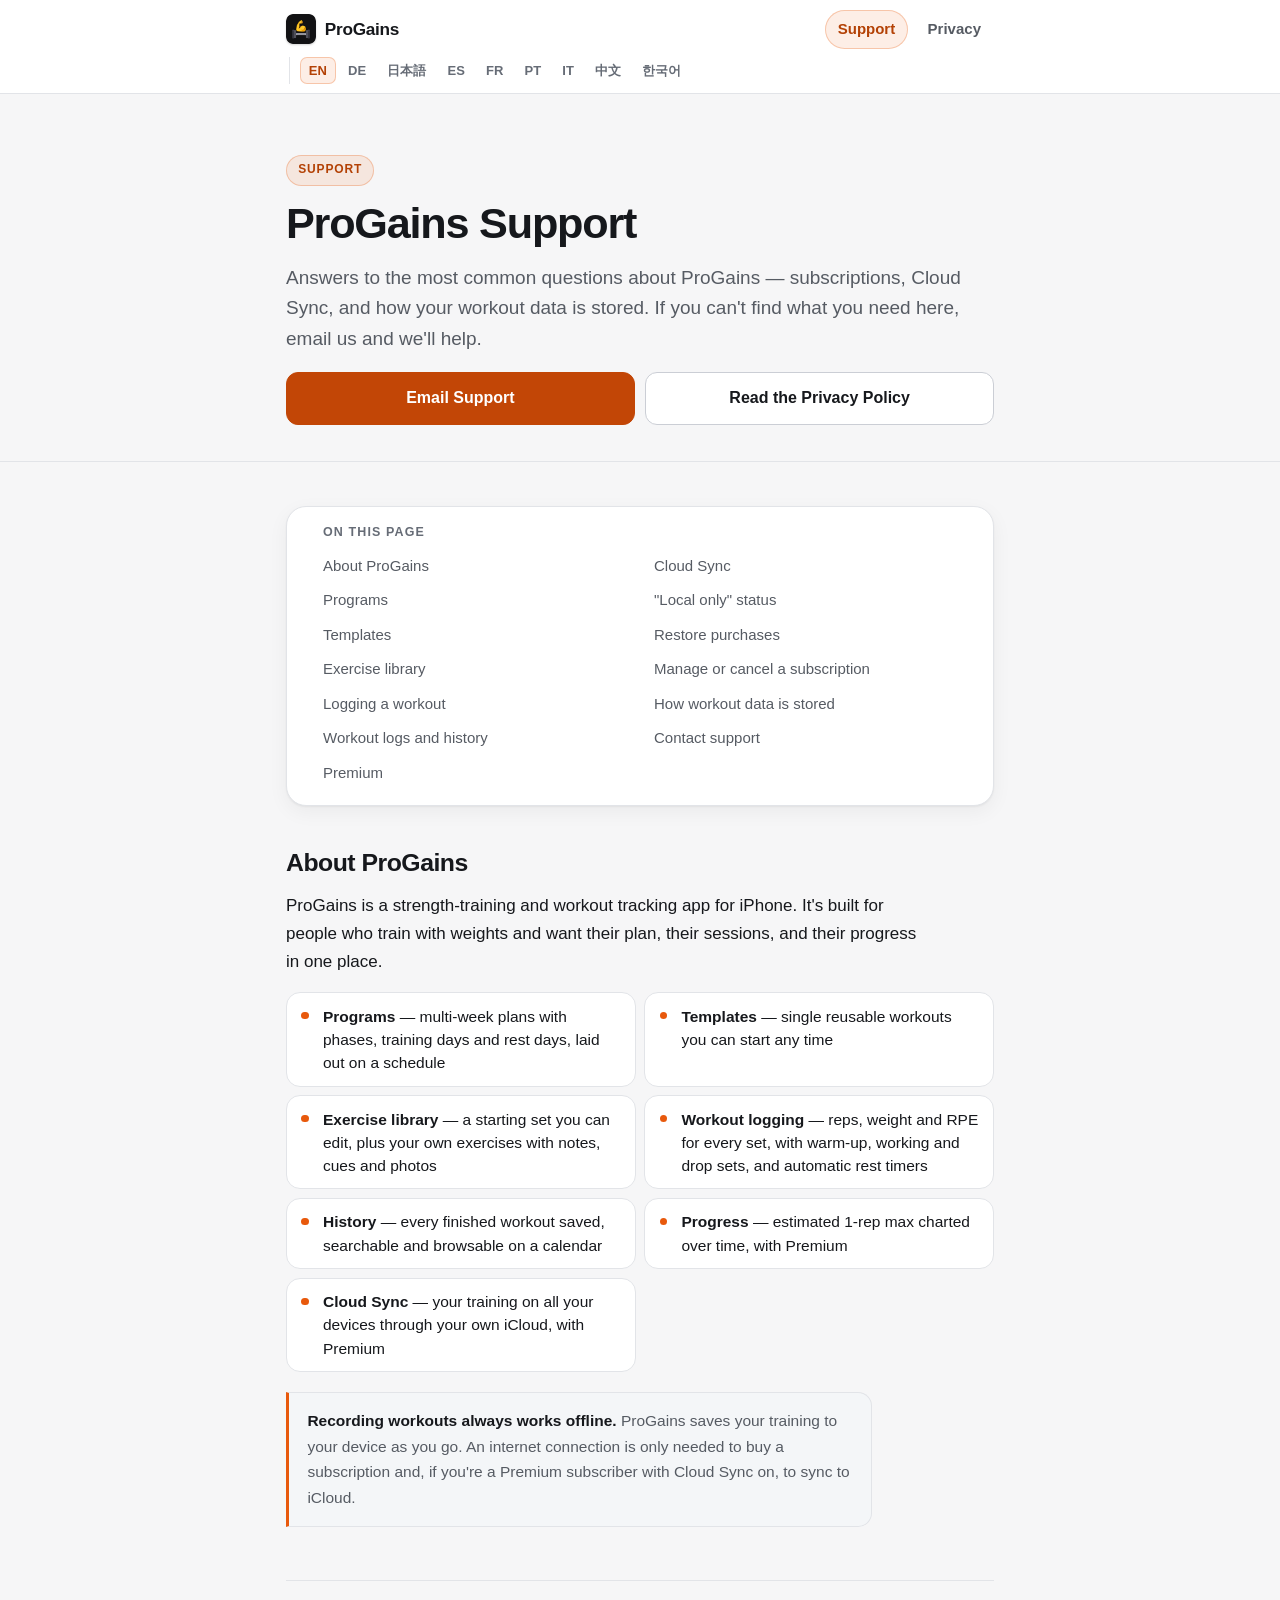
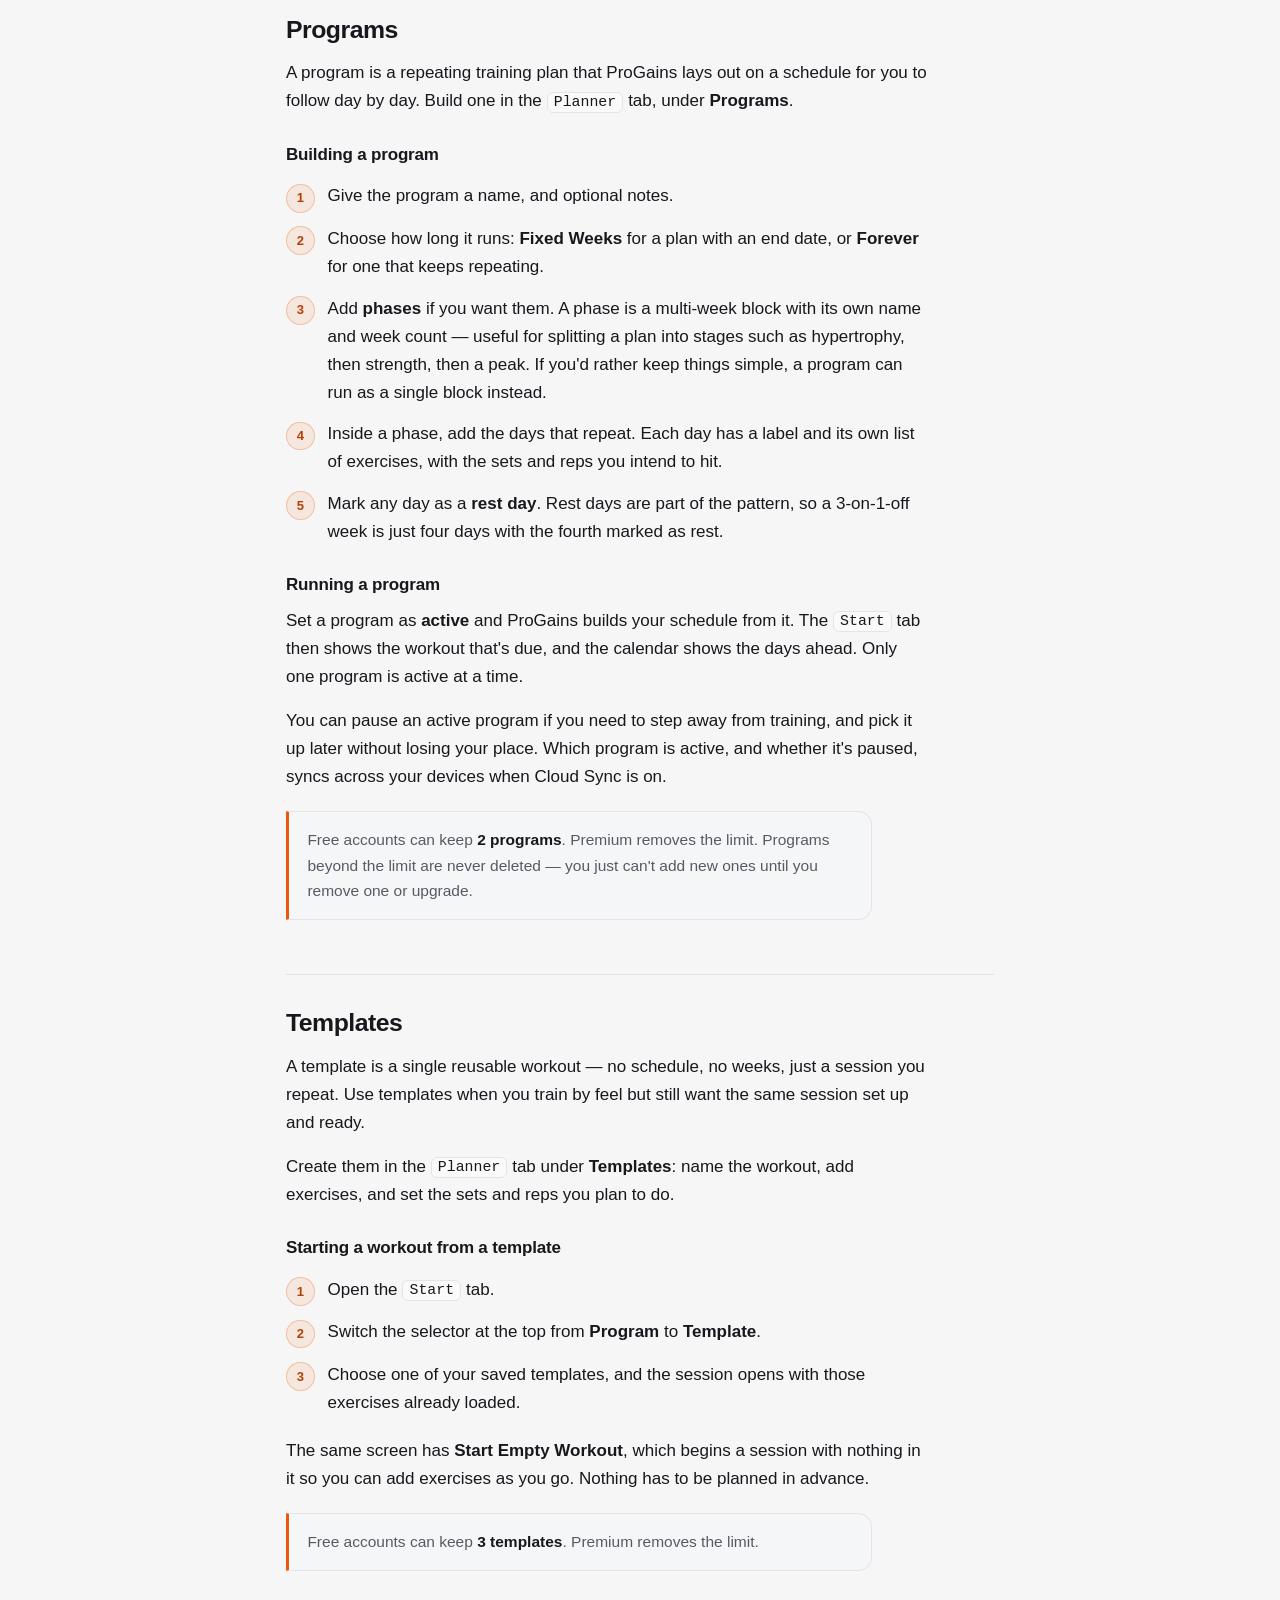
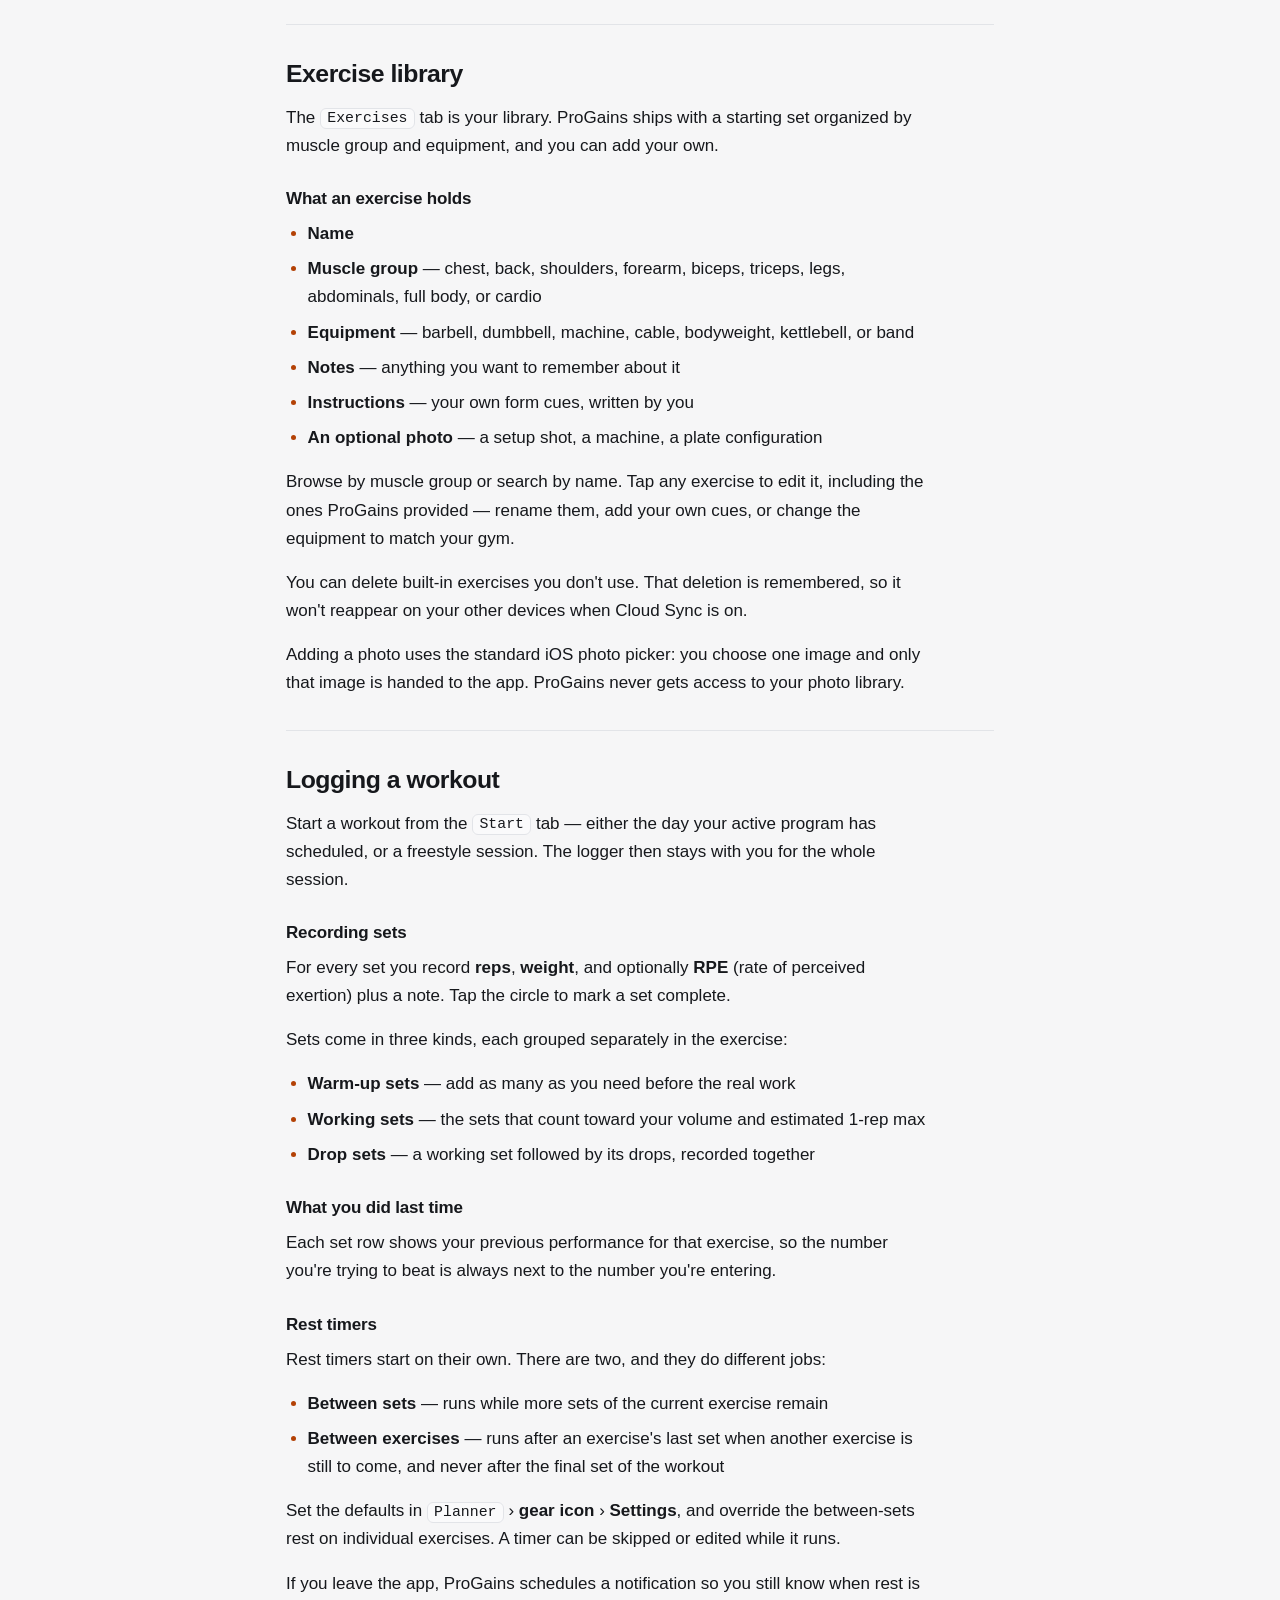
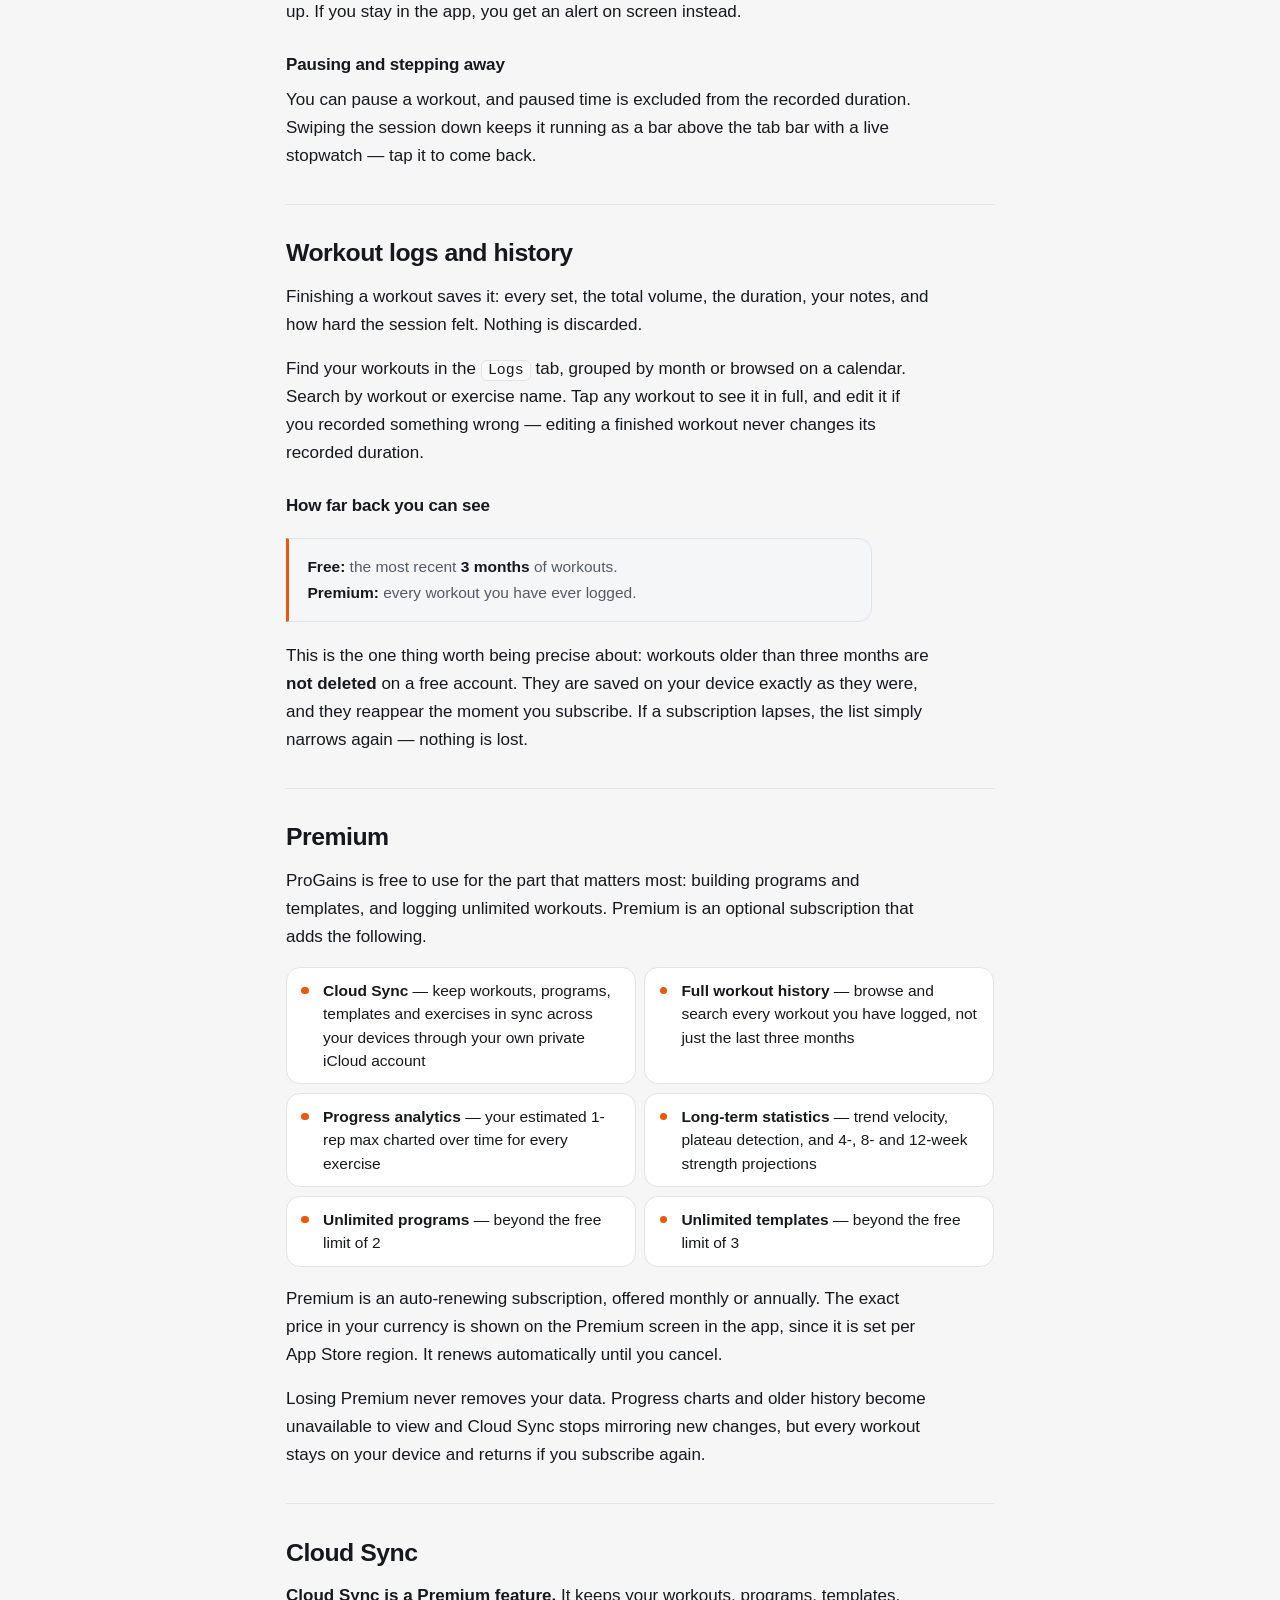
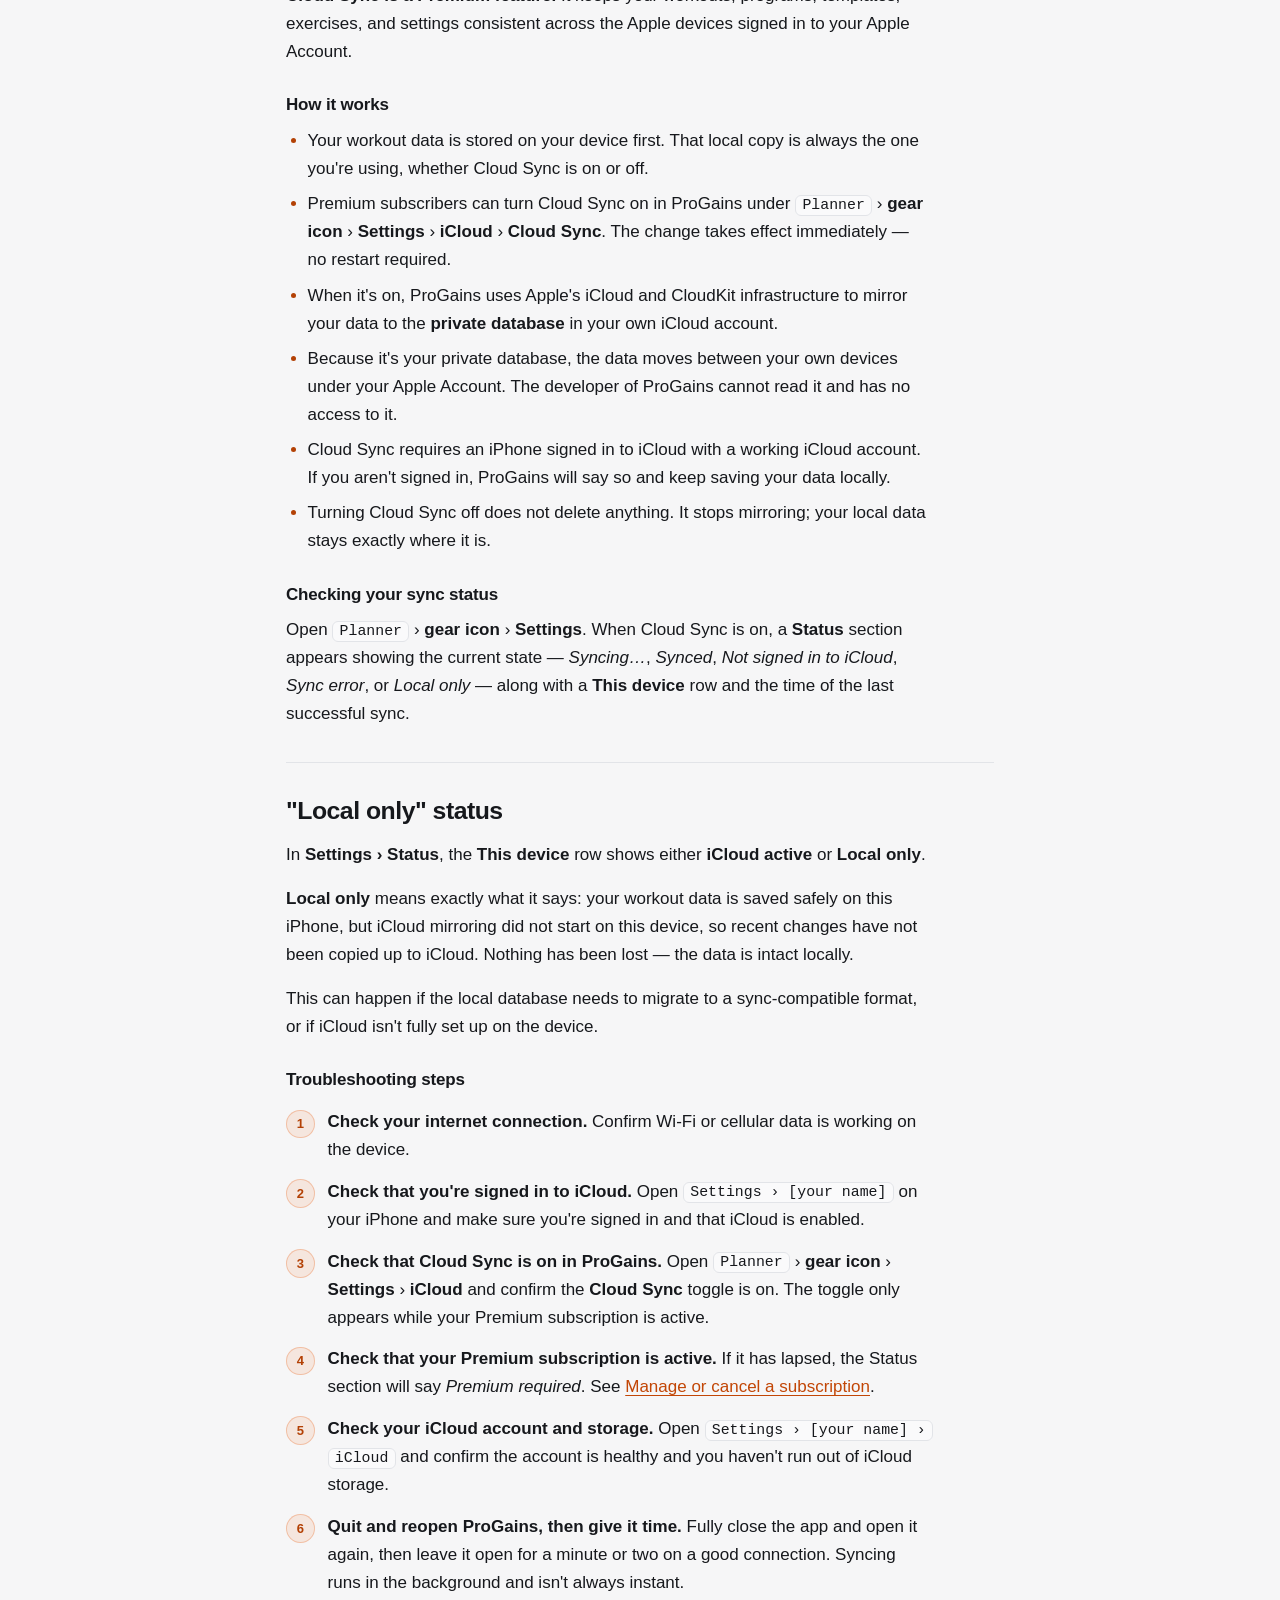
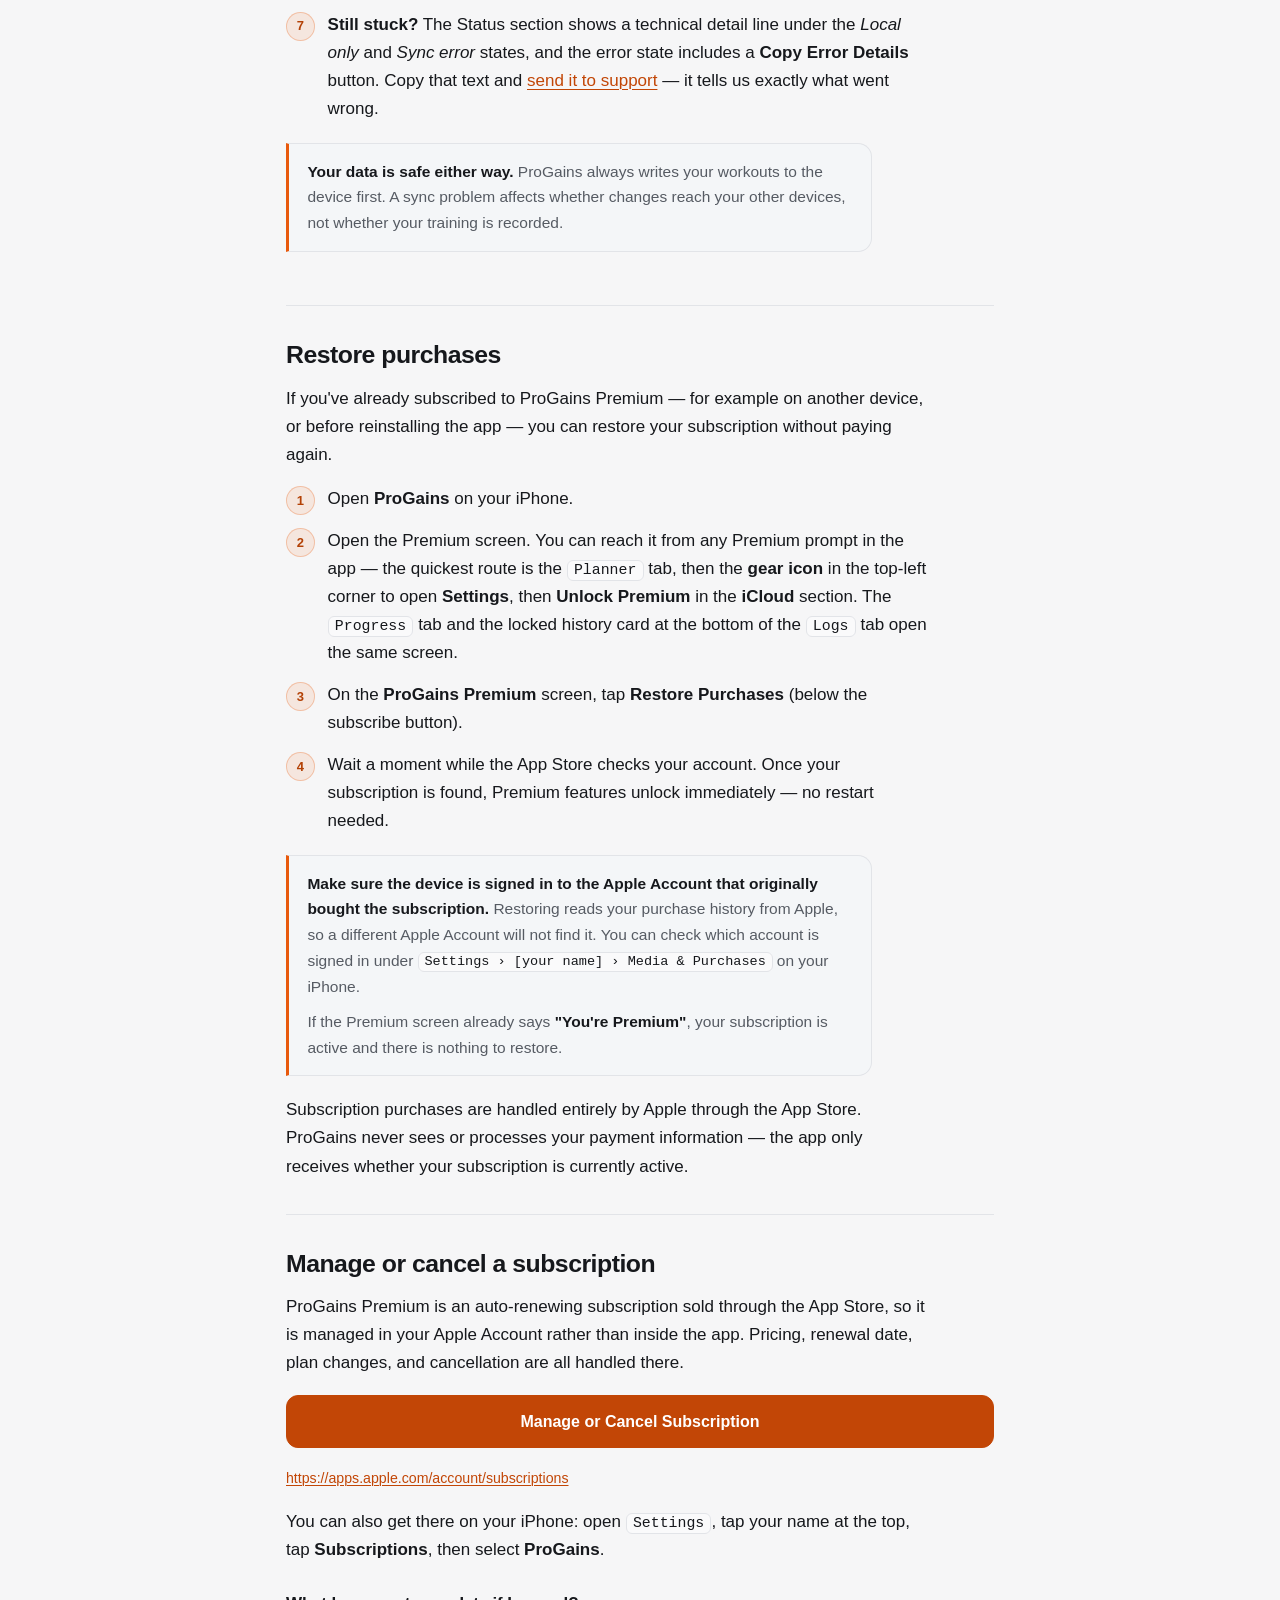
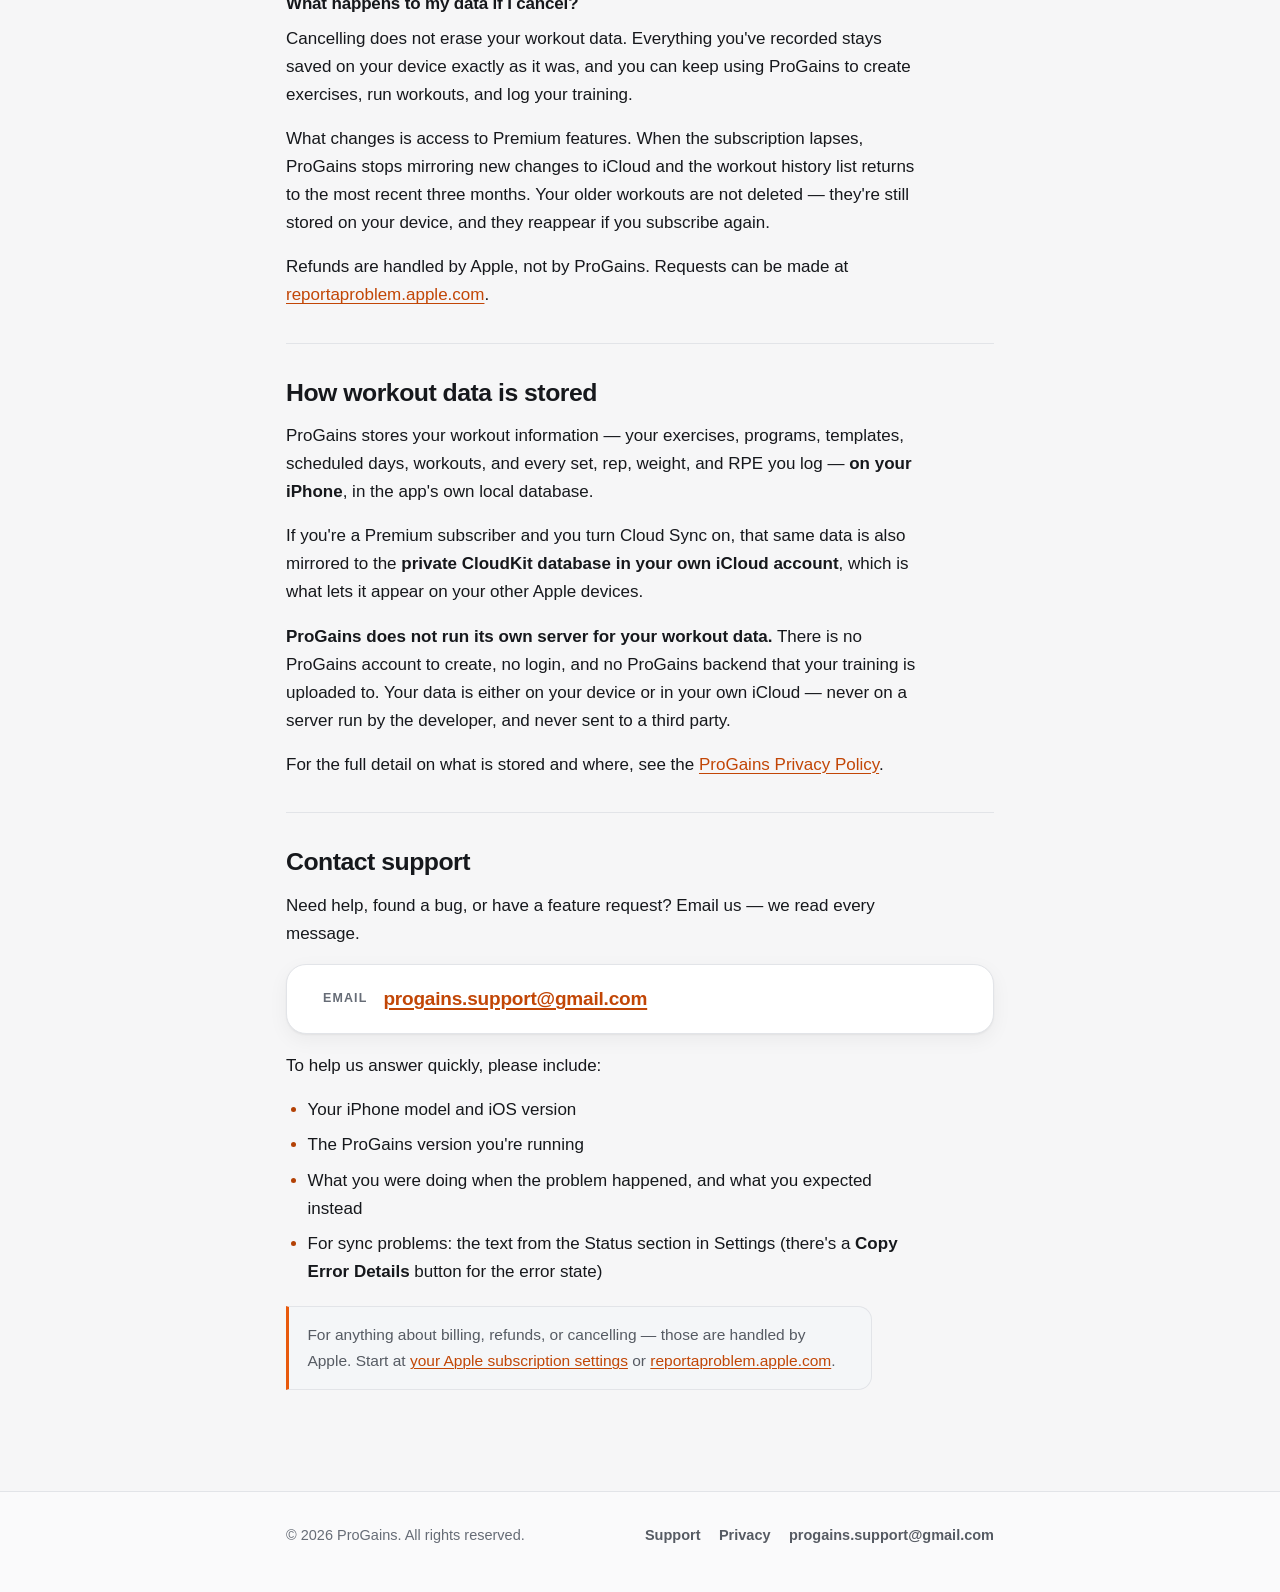
==== commit 65f904b9: "updating index" ====
--- a/index.html
+++ b/index.html
@@ -22,28 +22,23 @@
 <meta property="og:locale:alternate" content="ko_KR">
 <meta property="og:title" content="ProGains Support">
 <meta property="og:description" content="Help and support for ProGains, the strength-training and workout tracking app for iPhone. Restore purchases, manage your subscription, troubleshoot Cloud Sync, and contact support.">
-<meta property="og:image" content="icon-512.png">
+<meta property="og:image" content="assets/icon-512.png">
 <meta name="twitter:card" content="summary">
 <meta name="twitter:title" content="ProGains Support">
 <meta name="twitter:description" content="Help and support for ProGains, the strength-training and workout tracking app for iPhone. Restore purchases, manage your subscription, troubleshoot Cloud Sync, and contact support.">
-<meta name="twitter:image" content="icon-512.png">
-<link rel="icon" type="image/png" sizes="32x32" href="icon-32.png">
-<link rel="icon" type="image/png" sizes="192x192" href="icon-512.png">
-<link rel="apple-touch-icon" sizes="180x180" href="icon-180.png">
-<link rel="stylesheet" href="styles.css">
+<meta name="twitter:image" content="assets/icon-512.png">
+<link rel="icon" type="image/png" sizes="32x32" href="assets/icon-32.png">
+<link rel="icon" type="image/png" sizes="192x192" href="assets/icon-512.png">
+<link rel="apple-touch-icon" sizes="180x180" href="assets/icon-180.png">
+<link rel="stylesheet" href="css/styles.css">
 </head>
 <body>
 <div class="i18n" id="en" lang="en">
 <header class="site-header"><div class="wrap">
 <a class="brand" href="#en" aria-label="ProGains"><span class="brand-mark" aria-hidden="true"></span><span><span class="pro">Pro</span><span class="gains">Gains</span></span></a>
 <nav class="site-nav" aria-label="Primary">
-<<<<<<< Updated upstream
-<a href="support.html#en" aria-current="page">Support</a>
-<a href="privacy.html#en">Privacy</a>
-=======
 <a href="#en" aria-current="page">Support</a>
 <a href="privacy/index.html">Privacy</a>
->>>>>>> Stashed changes
 </nav>
 <nav class="lang-switch" aria-label="Language"><a href="#en" lang="en" hreflang="en" title="English" aria-current="true">EN</a><a href="#de" lang="de" hreflang="de" title="Deutsch">DE</a><a href="#ja" lang="ja" hreflang="ja" title="日本語">日本語</a><a href="#es" lang="es" hreflang="es" title="Español">ES</a><a href="#fr" lang="fr" hreflang="fr" title="Français">FR</a><a href="#pt" lang="pt-BR" hreflang="pt-BR" title="Português">PT</a><a href="#it" lang="it" hreflang="it" title="Italiano">IT</a><a href="#zh" lang="zh-Hans" hreflang="zh-Hans" title="简体中文">中文</a><a href="#ko" lang="ko" hreflang="ko" title="한국어">한국어</a></nav>
 </div></header>
@@ -51,62 +46,111 @@
 <p class="eyebrow">Support</p>
 <h1>ProGains Support</h1>
 <p class="lede">Answers to the most common questions about ProGains — subscriptions, Cloud Sync, and how your workout data is stored. If you can't find what you need here, email us and we'll help.</p>
-<<<<<<< Updated upstream
-<div class="btn-row"><a class="btn btn-primary" href="mailto:progains.support@gmail.com">Email Support</a><a class="btn btn-secondary" href="privacy.html#en">Read the Privacy Policy</a></div>
-=======
 <div class="btn-row"><a class="btn btn-primary" href="mailto:progains.support@gmail.com">Email Support</a><a class="btn btn-secondary" href="privacy/index.html#en">Read the Privacy Policy</a></div>
->>>>>>> Stashed changes
 </div></div>
 <main id="main-en"><div class="wrap">
 <nav class="toc" aria-label="On this page"><h2>On this page</h2><ol>
 <li><a href="#about-en">About ProGains</a></li>
+<li><a href="#programs-en">Programs</a></li>
+<li><a href="#templates-en">Templates</a></li>
+<li><a href="#exercises-en">Exercise library</a></li>
+<li><a href="#logging-en">Logging a workout</a></li>
+<li><a href="#history-en">Workout logs and history</a></li>
+<li><a href="#premium-en">Premium</a></li>
+<li><a href="#cloud-sync-en">Cloud Sync</a></li>
+<li><a href="#local-only-en">"Local only" status</a></li>
 <li><a href="#restore-en">Restore purchases</a></li>
 <li><a href="#subscription-en">Manage or cancel a subscription</a></li>
-<li><a href="#cloud-sync-en">Cloud Sync</a></li>
-<li><a href="#local-only-en">"Local only" status</a></li>
 <li><a href="#storage-en">How workout data is stored</a></li>
 <li><a href="#contact-en">Contact support</a></li>
 </ol></nav>
-<section id="about-en"><h2>About ProGains</h2><p>ProGains is a strength-training and workout tracking app for iPhone. It's built for people who train with weights and want their sessions, their plan, and their progress in one place.</p>
-<p>With ProGains you can:</p>
+<section id="about-en"><h2>About ProGains</h2><p>ProGains is a strength-training and workout tracking app for iPhone. It's built for people who train with weights and want their plan, their sessions, and their progress in one place.</p>
 <ul class="features">
-<li>Create and customize your own exercises, with notes, instructions, muscle group, equipment, and an optional photo</li>
-<li>Build workout templates you can reuse any time</li>
-<li>Build multi-phase training programs and schedule your training week</li>
-<li>Track a workout as you do it, with a built-in rest timer</li>
-<li>Record sets, reps, weight, and RPE for every exercise</li>
-<li>Log warm-up sets, working sets, and drop sets separately</li>
-<li>Start a freestyle workout when you're not following a plan</li>
-<li>Review your workout logs and search your training history</li>
-<li>Track strength progress and estimated one-rep max over time</li>
-<li>Unlock Premium for advanced progress analytics, long-term statistics, your full workout history, unlimited programs and templates, and Cloud Sync</li>
-<li>Keep your training in sync across your Apple devices with Premium Cloud Sync, using your own iCloud account</li>
-</ul>
-<div class="note">
-<p><strong>Recording workouts always works offline.</strong> ProGains saves your training to your device as you go. An internet connection is only needed for purchasing a subscription and, if you're a Premium subscriber with Cloud Sync turned on, for syncing to iCloud.</p>
-</div></section>
-<section id="restore-en"><h2>Restore purchases</h2><p>If you've already subscribed to ProGains Premium — for example on another device, or before reinstalling the app — you can restore your subscription without paying again.</p>
-<ol class="steps">
-<li>Open <strong>ProGains</strong> on your iPhone.</li>
-<li>Open the Premium screen. You can reach it from any Premium prompt in the app — the quickest route is the <span class="path">Planner</span> tab, then the <strong>gear icon</strong> in the top-left corner to open <strong>Settings</strong>, then <strong>Unlock Premium</strong> in the <strong>iCloud</strong> section. The <span class="path">Progress</span> tab and the locked history card at the bottom of the <span class="path">Logs</span> tab open the same screen.</li>
-<li>On the <strong>ProGains Premium</strong> screen, tap <strong>Restore Purchases</strong> (below the subscribe button).</li>
-<li>Wait a moment while the App Store checks your account. Once your subscription is found, Premium features unlock immediately — no restart needed.</li>
-</ol>
-<div class="note">
-<p><strong>Make sure the device is signed in to the Apple Account that originally bought the subscription.</strong> Restoring reads your purchase history from Apple, so a different Apple Account will not find it. You can check which account is signed in under <span class="path">Settings › [your name] › Media &amp; Purchases</span> on your iPhone.</p>
-<p>If the Premium screen already says <strong>"You're Premium"</strong>, your subscription is active and there is nothing to restore.</p>
-</div>
-<p>Subscription purchases are handled entirely by Apple through the App Store. ProGains never sees or processes your payment information — the app only receives whether your subscription is currently active.</p></section>
-<section id="subscription-en"><h2>Manage or cancel a subscription</h2><p>ProGains Premium is an auto-renewing subscription sold through the App Store, so it is managed in your Apple Account rather than inside the app. Pricing, renewal date, plan changes, and cancellation are all handled there.</p>
-<div class="btn-row">
-<a class="btn btn-primary" href="https://apps.apple.com/account/subscriptions">Manage or Cancel Subscription</a>
-</div>
-<p style="margin-top:1rem"><small><a href="https://apps.apple.com/account/subscriptions">https://apps.apple.com/account/subscriptions</a></small></p>
-<p>You can also get there on your iPhone: open <span class="path">Settings</span>, tap your name at the top, tap <strong>Subscriptions</strong>, then select <strong>ProGains</strong>.</p>
-<h3>What happens to my data if I cancel?</h3>
-<p>Cancelling does not erase your workout data. Everything you've recorded stays saved on your device exactly as it was, and you can keep using ProGains to create exercises, run workouts, and log your training.</p>
-<p>What changes is access to Premium features. When the subscription lapses, ProGains stops mirroring new changes to iCloud and the workout history list returns to the most recent three months. Your older workouts are not deleted — they're still stored on your device, and they reappear if you subscribe again.</p>
-<p>Refunds are handled by Apple, not by ProGains. Requests can be made at <a href="https://reportaproblem.apple.com">reportaproblem.apple.com</a>.</p></section>
+<li><strong>Programs</strong> &mdash; multi-week plans with phases, training days and rest days, laid out on a schedule</li>
+<li><strong>Templates</strong> &mdash; single reusable workouts you can start any time</li>
+<li><strong>Exercise library</strong> &mdash; a starting set you can edit, plus your own exercises with notes, cues and photos</li>
+<li><strong>Workout logging</strong> &mdash; reps, weight and RPE for every set, with warm-up, working and drop sets, and automatic rest timers</li>
+<li><strong>History</strong> &mdash; every finished workout saved, searchable and browsable on a calendar</li>
+<li><strong>Progress</strong> &mdash; estimated 1-rep max charted over time, with Premium</li>
+<li><strong>Cloud Sync</strong> &mdash; your training on all your devices through your own iCloud, with Premium</li>
+</ul>
+<div class="note">
+<p><strong>Recording workouts always works offline.</strong> ProGains saves your training to your device as you go. An internet connection is only needed to buy a subscription and, if you're a Premium subscriber with Cloud Sync on, to sync to iCloud.</p>
+</div></section>
+<section id="programs-en"><h2>Programs</h2><p>A program is a repeating training plan that ProGains lays out on a schedule for you to follow day by day. Build one in the <span class="path">Planner</span> tab, under <strong>Programs</strong>.</p>
+<h3>Building a program</h3>
+<ol class="steps">
+<li>Give the program a name, and optional notes.</li>
+<li>Choose how long it runs: <strong>Fixed Weeks</strong> for a plan with an end date, or <strong>Forever</strong> for one that keeps repeating.</li>
+<li>Add <strong>phases</strong> if you want them. A phase is a multi-week block with its own name and week count &mdash; useful for splitting a plan into stages such as hypertrophy, then strength, then a peak. If you'd rather keep things simple, a program can run as a single block instead.</li>
+<li>Inside a phase, add the days that repeat. Each day has a label and its own list of exercises, with the sets and reps you intend to hit.</li>
+<li>Mark any day as a <strong>rest day</strong>. Rest days are part of the pattern, so a 3-on-1-off week is just four days with the fourth marked as rest.</li>
+</ol>
+<h3>Running a program</h3>
+<p>Set a program as <strong>active</strong> and ProGains builds your schedule from it. The <span class="path">Start</span> tab then shows the workout that's due, and the calendar shows the days ahead. Only one program is active at a time.</p>
+<p>You can pause an active program if you need to step away from training, and pick it up later without losing your place. Which program is active, and whether it's paused, syncs across your devices when Cloud Sync is on.</p>
+<div class="note"><p>Free accounts can keep <strong>2 programs</strong>. Premium removes the limit. Programs beyond the limit are never deleted &mdash; you just can't add new ones until you remove one or upgrade.</p></div></section>
+<section id="templates-en"><h2>Templates</h2><p>A template is a single reusable workout &mdash; no schedule, no weeks, just a session you repeat. Use templates when you train by feel but still want the same session set up and ready.</p>
+<p>Create them in the <span class="path">Planner</span> tab under <strong>Templates</strong>: name the workout, add exercises, and set the sets and reps you plan to do.</p>
+<h3>Starting a workout from a template</h3>
+<ol class="steps">
+<li>Open the <span class="path">Start</span> tab.</li>
+<li>Switch the selector at the top from <strong>Program</strong> to <strong>Template</strong>.</li>
+<li>Choose one of your saved templates, and the session opens with those exercises already loaded.</li>
+</ol>
+<p>The same screen has <strong>Start Empty Workout</strong>, which begins a session with nothing in it so you can add exercises as you go. Nothing has to be planned in advance.</p>
+<div class="note"><p>Free accounts can keep <strong>3 templates</strong>. Premium removes the limit.</p></div></section>
+<section id="exercises-en"><h2>Exercise library</h2><p>The <span class="path">Exercises</span> tab is your library. ProGains ships with a starting set organized by muscle group and equipment, and you can add your own.</p>
+<h3>What an exercise holds</h3>
+<ul>
+<li><strong>Name</strong></li>
+<li><strong>Muscle group</strong> &mdash; chest, back, shoulders, forearm, biceps, triceps, legs, abdominals, full body, or cardio</li>
+<li><strong>Equipment</strong> &mdash; barbell, dumbbell, machine, cable, bodyweight, kettlebell, or band</li>
+<li><strong>Notes</strong> &mdash; anything you want to remember about it</li>
+<li><strong>Instructions</strong> &mdash; your own form cues, written by you</li>
+<li><strong>An optional photo</strong> &mdash; a setup shot, a machine, a plate configuration</li>
+</ul>
+<p>Browse by muscle group or search by name. Tap any exercise to edit it, including the ones ProGains provided &mdash; rename them, add your own cues, or change the equipment to match your gym.</p>
+<p>You can delete built-in exercises you don't use. That deletion is remembered, so it won't reappear on your other devices when Cloud Sync is on.</p>
+<p>Adding a photo uses the standard iOS photo picker: you choose one image and only that image is handed to the app. ProGains never gets access to your photo library.</p></section>
+<section id="logging-en"><h2>Logging a workout</h2><p>Start a workout from the <span class="path">Start</span> tab &mdash; either the day your active program has scheduled, or a freestyle session. The logger then stays with you for the whole session.</p>
+<h3>Recording sets</h3>
+<p>For every set you record <strong>reps</strong>, <strong>weight</strong>, and optionally <strong>RPE</strong> (rate of perceived exertion) plus a note. Tap the circle to mark a set complete.</p>
+<p>Sets come in three kinds, each grouped separately in the exercise:</p>
+<ul>
+<li><strong>Warm-up sets</strong> &mdash; add as many as you need before the real work</li>
+<li><strong>Working sets</strong> &mdash; the sets that count toward your volume and estimated 1-rep max</li>
+<li><strong>Drop sets</strong> &mdash; a working set followed by its drops, recorded together</li>
+</ul>
+<h3>What you did last time</h3>
+<p>Each set row shows your previous performance for that exercise, so the number you're trying to beat is always next to the number you're entering.</p>
+<h3>Rest timers</h3>
+<p>Rest timers start on their own. There are two, and they do different jobs:</p>
+<ul>
+<li><strong>Between sets</strong> &mdash; runs while more sets of the current exercise remain</li>
+<li><strong>Between exercises</strong> &mdash; runs after an exercise's last set when another exercise is still to come, and never after the final set of the workout</li>
+</ul>
+<p>Set the defaults in <span class="path">Planner</span> &rsaquo; <strong>gear icon</strong> &rsaquo; <strong>Settings</strong>, and override the between-sets rest on individual exercises. A timer can be skipped or edited while it runs.</p>
+<p>If you leave the app, ProGains schedules a notification so you still know when rest is up. If you stay in the app, you get an alert on screen instead.</p>
+<h3>Pausing and stepping away</h3>
+<p>You can pause a workout, and paused time is excluded from the recorded duration. Swiping the session down keeps it running as a bar above the tab bar with a live stopwatch &mdash; tap it to come back.</p></section>
+<section id="history-en"><h2>Workout logs and history</h2><p>Finishing a workout saves it: every set, the total volume, the duration, your notes, and how hard the session felt. Nothing is discarded.</p>
+<p>Find your workouts in the <span class="path">Logs</span> tab, grouped by month or browsed on a calendar. Search by workout or exercise name. Tap any workout to see it in full, and edit it if you recorded something wrong &mdash; editing a finished workout never changes its recorded duration.</p>
+<h3>How far back you can see</h3>
+<div class="note"><p><strong>Free:</strong> the most recent <strong>3 months</strong> of workouts.<br>
+<strong>Premium:</strong> every workout you have ever logged.</p></div>
+<p>This is the one thing worth being precise about: workouts older than three months are <strong>not deleted</strong> on a free account. They are saved on your device exactly as they were, and they reappear the moment you subscribe. If a subscription lapses, the list simply narrows again &mdash; nothing is lost.</p></section>
+<section id="premium-en"><h2>Premium</h2><p>ProGains is free to use for the part that matters most: building programs and templates, and logging unlimited workouts. Premium is an optional subscription that adds the following.</p>
+<ul class="features">
+<li><strong>Cloud Sync</strong> &mdash; keep workouts, programs, templates and exercises in sync across your devices through your own private iCloud account</li>
+<li><strong>Full workout history</strong> &mdash; browse and search every workout you have logged, not just the last three months</li>
+<li><strong>Progress analytics</strong> &mdash; your estimated 1-rep max charted over time for every exercise</li>
+<li><strong>Long-term statistics</strong> &mdash; trend velocity, plateau detection, and 4-, 8- and 12-week strength projections</li>
+<li><strong>Unlimited programs</strong> &mdash; beyond the free limit of 2</li>
+<li><strong>Unlimited templates</strong> &mdash; beyond the free limit of 3</li>
+</ul>
+<p style="margin-top:1.15rem">Premium is an auto-renewing subscription, offered monthly or annually. The exact price in your currency is shown on the Premium screen in the app, since it is set per App Store region. It renews automatically until you cancel.</p>
+<p>Losing Premium never removes your data. Progress charts and older history become unavailable to view and Cloud Sync stops mirroring new changes, but every workout stays on your device and returns if you subscribe again.</p></section>
 <section id="cloud-sync-en"><h2>Cloud Sync</h2><p><strong>Cloud Sync is a Premium feature.</strong> It keeps your workouts, programs, templates, exercises, and settings consistent across the Apple devices signed in to your Apple Account.</p>
 <h3>How it works</h3>
 <ul>
@@ -135,14 +179,32 @@
 <div class="note">
 <p><strong>Your data is safe either way.</strong> ProGains always writes your workouts to the device first. A sync problem affects whether changes reach your other devices, not whether your training is recorded.</p>
 </div></section>
+<section id="restore-en"><h2>Restore purchases</h2><p>If you've already subscribed to ProGains Premium — for example on another device, or before reinstalling the app — you can restore your subscription without paying again.</p>
+<ol class="steps">
+<li>Open <strong>ProGains</strong> on your iPhone.</li>
+<li>Open the Premium screen. You can reach it from any Premium prompt in the app — the quickest route is the <span class="path">Planner</span> tab, then the <strong>gear icon</strong> in the top-left corner to open <strong>Settings</strong>, then <strong>Unlock Premium</strong> in the <strong>iCloud</strong> section. The <span class="path">Progress</span> tab and the locked history card at the bottom of the <span class="path">Logs</span> tab open the same screen.</li>
+<li>On the <strong>ProGains Premium</strong> screen, tap <strong>Restore Purchases</strong> (below the subscribe button).</li>
+<li>Wait a moment while the App Store checks your account. Once your subscription is found, Premium features unlock immediately — no restart needed.</li>
+</ol>
+<div class="note">
+<p><strong>Make sure the device is signed in to the Apple Account that originally bought the subscription.</strong> Restoring reads your purchase history from Apple, so a different Apple Account will not find it. You can check which account is signed in under <span class="path">Settings › [your name] › Media &amp; Purchases</span> on your iPhone.</p>
+<p>If the Premium screen already says <strong>"You're Premium"</strong>, your subscription is active and there is nothing to restore.</p>
+</div>
+<p>Subscription purchases are handled entirely by Apple through the App Store. ProGains never sees or processes your payment information — the app only receives whether your subscription is currently active.</p></section>
+<section id="subscription-en"><h2>Manage or cancel a subscription</h2><p>ProGains Premium is an auto-renewing subscription sold through the App Store, so it is managed in your Apple Account rather than inside the app. Pricing, renewal date, plan changes, and cancellation are all handled there.</p>
+<div class="btn-row">
+<a class="btn btn-primary" href="https://apps.apple.com/account/subscriptions">Manage or Cancel Subscription</a>
+</div>
+<p style="margin-top:1rem"><small><a href="https://apps.apple.com/account/subscriptions">https://apps.apple.com/account/subscriptions</a></small></p>
+<p>You can also get there on your iPhone: open <span class="path">Settings</span>, tap your name at the top, tap <strong>Subscriptions</strong>, then select <strong>ProGains</strong>.</p>
+<h3>What happens to my data if I cancel?</h3>
+<p>Cancelling does not erase your workout data. Everything you've recorded stays saved on your device exactly as it was, and you can keep using ProGains to create exercises, run workouts, and log your training.</p>
+<p>What changes is access to Premium features. When the subscription lapses, ProGains stops mirroring new changes to iCloud and the workout history list returns to the most recent three months. Your older workouts are not deleted — they're still stored on your device, and they reappear if you subscribe again.</p>
+<p>Refunds are handled by Apple, not by ProGains. Requests can be made at <a href="https://reportaproblem.apple.com">reportaproblem.apple.com</a>.</p></section>
 <section id="storage-en"><h2>How workout data is stored</h2><p>ProGains stores your workout information — your exercises, programs, templates, scheduled days, workouts, and every set, rep, weight, and RPE you log — <strong>on your iPhone</strong>, in the app's own local database.</p>
 <p>If you're a Premium subscriber and you turn Cloud Sync on, that same data is also mirrored to the <strong>private CloudKit database in your own iCloud account</strong>, which is what lets it appear on your other Apple devices.</p>
 <p><strong>ProGains does not run its own server for your workout data.</strong> There is no ProGains account to create, no login, and no ProGains backend that your training is uploaded to. Your data is either on your device or in your own iCloud — never on a server run by the developer, and never sent to a third party.</p>
-<<<<<<< Updated upstream
-<p>For the full detail on what is stored and where, see the <a href="privacy.html#en">ProGains Privacy Policy</a>.</p></section>
-=======
 <p>For the full detail on what is stored and where, see the <a href="privacy/index.html#en">ProGains Privacy Policy</a>.</p></section>
->>>>>>> Stashed changes
 <section id="contact-en"><h2>Contact support</h2><p>Need help, found a bug, or have a feature request? Email us — we read every message.</p>
 <div class="contact">
 <span class="label">Email</span>
@@ -161,24 +223,15 @@
 </div></main>
 <footer class="site-footer"><div class="wrap">
 <p>&copy; 2026 ProGains. All rights reserved.</p>
-<<<<<<< Updated upstream
-<nav class="footer-nav" aria-label="Footer"><a href="support.html#en">Support</a><a href="privacy.html#en">Privacy</a><a href="mailto:progains.support@gmail.com">progains.support@gmail.com</a></nav>
-=======
 <nav class="footer-nav" aria-label="Footer"><a href="#en">Support</a><a href="privacy/index.html#en">Privacy</a><a href="mailto:progains.support@gmail.com">progains.support@gmail.com</a></nav>
->>>>>>> Stashed changes
 </div></footer>
 </div>
 <div class="i18n" id="de" lang="de">
 <header class="site-header"><div class="wrap">
 <a class="brand" href="#de" aria-label="ProGains"><span class="brand-mark" aria-hidden="true"></span><span><span class="pro">Pro</span><span class="gains">Gains</span></span></a>
 <nav class="site-nav" aria-label="Hauptnavigation">
-<<<<<<< Updated upstream
-<a href="support.html#de" aria-current="page">Support</a>
-<a href="privacy.html#de">Datenschutz</a>
-=======
 <a href="#de" aria-current="page">Unterstützung</a>
 <a href="privacy/index.html#de">Datenschutz</a>
->>>>>>> Stashed changes
 </nav>
 <nav class="lang-switch" aria-label="Language"><a href="#en" lang="en" hreflang="en" title="English">EN</a><a href="#de" lang="de" hreflang="de" title="Deutsch" aria-current="true">DE</a><a href="#ja" lang="ja" hreflang="ja" title="日本語">日本語</a><a href="#es" lang="es" hreflang="es" title="Español">ES</a><a href="#fr" lang="fr" hreflang="fr" title="Français">FR</a><a href="#pt" lang="pt-BR" hreflang="pt-BR" title="Português">PT</a><a href="#it" lang="it" hreflang="it" title="Italiano">IT</a><a href="#zh" lang="zh-Hans" hreflang="zh-Hans" title="简体中文">中文</a><a href="#ko" lang="ko" hreflang="ko" title="한국어">한국어</a></nav>
 </div></header>
@@ -186,62 +239,111 @@
 <p class="eyebrow">Unterstützung</p>
 <h1>ProGains Unterstützung</h1>
 <p class="lede">Antworten auf die häufigsten Fragen zu ProGains – Abos, Cloud-Sync und wie deine Trainingsdaten gespeichert werden. Wenn du hier nicht findest, was du brauchst, schreib uns eine E-Mail. Wir helfen dir.</p>
-<<<<<<< Updated upstream
-<div class="btn-row"><a class="btn btn-primary" href="mailto:progains.support@gmail.com">E-Mail an den Support</a><a class="btn btn-secondary" href="privacy.html#de">Datenschutzerklärung lesen</a></div>
-=======
 <div class="btn-row"><a class="btn btn-primary" href="mailto:progains.support@gmail.com">E-Mail an den Unterstützung</a><a class="btn btn-secondary" href="privacy/index.html#de">Datenschutzerklärung lesen</a></div>
->>>>>>> Stashed changes
 </div></div>
 <main id="main-de"><div class="wrap">
 <nav class="toc" aria-label="Auf dieser Seite"><h2>Auf dieser Seite</h2><ol>
 <li><a href="#about-de">Über ProGains</a></li>
+<li><a href="#programs-de">Programme</a></li>
+<li><a href="#templates-de">Vorlagen</a></li>
+<li><a href="#exercises-de">Übungsbibliothek</a></li>
+<li><a href="#logging-de">Ein Training aufzeichnen</a></li>
+<li><a href="#history-de">Trainingsaufzeichnungen und Verlauf</a></li>
+<li><a href="#premium-de">Premium</a></li>
+<li><a href="#cloud-sync-de">Cloud-Sync</a></li>
+<li><a href="#local-only-de">Der Status „Nur lokal“</a></li>
 <li><a href="#restore-de">Käufe wiederherstellen</a></li>
 <li><a href="#subscription-de">Abo verwalten oder kündigen</a></li>
-<li><a href="#cloud-sync-de">Cloud-Sync</a></li>
-<li><a href="#local-only-de">Der Status „Nur lokal“</a></li>
 <li><a href="#storage-de">Wie Trainingsdaten gespeichert werden</a></li>
 <li><a href="#contact-de">Support kontaktieren</a></li>
 </ol></nav>
-<section id="about-de"><h2>Über ProGains</h2><p>ProGains ist eine App für Krafttraining und Workout-Tracking auf dem iPhone. Sie ist für alle gemacht, die mit Gewichten trainieren und ihre Einheiten, ihren Plan und ihren Fortschritt an einem Ort haben wollen.</p>
-<p>Mit ProGains kannst du:</p>
+<section id="about-de"><h2>Über ProGains</h2><p>ProGains ist eine iPhone-App für Krafttraining und Trainingsaufzeichnung. Sie ist für alle gemacht, die mit Gewichten trainieren und ihren Plan, ihre Einheiten und ihren Fortschritt an einem Ort haben wollen.</p>
 <ul class="features">
-<li>Eigene Übungen erstellen und anpassen – mit Notizen, Anleitung, Muskelgruppe, Equipment und optional einem Foto</li>
-<li>Workout-Vorlagen anlegen, die du jederzeit wiederverwenden kannst</li>
-<li>Mehrphasige Trainingsprogramme aufbauen und deine Trainingswoche planen</li>
-<li>Ein Workout live mitverfolgen, mit integriertem Pausentimer</li>
-<li>Sätze, Wiederholungen, Gewicht und RPE für jede Übung erfassen</li>
-<li>Aufwärmsätze, Arbeitssätze und Dropsätze getrennt protokollieren</li>
-<li>Ein freies Workout starten, wenn du gerade keinem Plan folgst</li>
-<li>Deinen Verlauf durchsehen und deine Trainingshistorie durchsuchen</li>
-<li>Deinen Kraftfortschritt und dein geschätztes Einwiederholungsmaximum über die Zeit verfolgen</li>
-<li>Premium freischalten für erweiterte Fortschrittsanalysen, Langzeitstatistiken, deinen kompletten Trainingsverlauf, unbegrenzte Programme und Vorlagen sowie Cloud-Sync</li>
-<li>Dein Training mit Premium-Cloud-Sync über deine Apple-Geräte hinweg synchron halten – über deinen eigenen iCloud-Account</li>
-</ul>
-<div class="note">
-<p><strong>Workouts aufzeichnen funktioniert immer offline.</strong> ProGains speichert dein Training währenddessen auf deinem Gerät. Eine Internetverbindung brauchst du nur für den Kauf eines Abos und – wenn du Premium hast und Cloud-Sync eingeschaltet ist – für die Synchronisierung mit iCloud.</p>
-</div></section>
-<section id="restore-de"><h2>Käufe wiederherstellen</h2><p>Wenn du ProGains Premium bereits abonniert hast – zum Beispiel auf einem anderen Gerät oder vor einer Neuinstallation der App –, kannst du dein Abo wiederherstellen, ohne noch einmal zu bezahlen.</p>
-<ol class="steps">
-<li>Öffne <strong>ProGains</strong> auf deinem iPhone.</li>
-<li>Öffne den Premium-Bildschirm. Du erreichst ihn über jeden Premium-Hinweis in der App – am schnellsten geht es über den Tab <span class="path">Planer</span>, dann das <strong>Zahnrad-Symbol</strong> oben links, um die <strong>Einstellungen</strong> zu öffnen, und dort <strong>Premium freischalten</strong> im Bereich <strong>iCloud</strong>. Der Tab <span class="path">Fortschritt</span> und die gesperrte Verlaufskarte unten im Tab <span class="path">Verlauf</span> führen zum selben Bildschirm.</li>
-<li>Tippe auf dem Bildschirm <strong>ProGains Premium</strong> auf <strong>Käufe wiederherstellen</strong> (unter dem Abo-Button).</li>
-<li>Warte einen Moment, während der App Store dein Konto prüft. Sobald dein Abo gefunden wurde, werden die Premium-Funktionen sofort freigeschaltet – ein Neustart ist nicht nötig.</li>
-</ol>
-<div class="note">
-<p><strong>Achte darauf, dass das Gerät bei dem Apple-Account angemeldet ist, mit dem das Abo ursprünglich gekauft wurde.</strong> Beim Wiederherstellen wird dein Kaufverlauf bei Apple ausgelesen – mit einem anderen Apple-Account wird das Abo nicht gefunden. Welcher Account angemeldet ist, siehst du auf deinem iPhone unter <span class="path">Einstellungen › [dein Name] › Medien &amp; Käufe</span>.</p>
-<p>Wenn auf dem Premium-Bildschirm bereits <strong>„Du bist Premium“</strong> steht, ist dein Abo aktiv und es gibt nichts wiederherzustellen.</p>
-</div>
-<p>Abo-Käufe werden vollständig von Apple über den App Store abgewickelt. ProGains sieht oder verarbeitet deine Zahlungsdaten nie – die App erfährt nur, ob dein Abo aktuell aktiv ist.</p></section>
-<section id="subscription-de"><h2>Abo verwalten oder kündigen</h2><p>ProGains Premium ist ein automatisch verlängertes Abo, das über den App Store verkauft wird. Es wird deshalb in deinem Apple-Account verwaltet und nicht in der App. Preis, Verlängerungsdatum, Tarifwechsel und Kündigung laufen alle dort.</p>
-<div class="btn-row">
-<a class="btn btn-primary" href="https://apps.apple.com/account/subscriptions">Abo verwalten oder kündigen</a>
-</div>
-<p style="margin-top:1rem"><small><a href="https://apps.apple.com/account/subscriptions">https://apps.apple.com/account/subscriptions</a></small></p>
-<p>Auf deinem iPhone kommst du auch so dorthin: Öffne die <span class="path">Einstellungen</span>, tippe oben auf deinen Namen, dann auf <strong>Abonnements</strong> und wähle <strong>ProGains</strong>.</p>
-<h3>Was passiert mit meinen Daten, wenn ich kündige?</h3>
-<p>Eine Kündigung löscht deine Trainingsdaten nicht. Alles, was du aufgezeichnet hast, bleibt genau so auf deinem Gerät gespeichert, und du kannst ProGains weiter nutzen, um Übungen zu erstellen, Workouts durchzuführen und dein Training zu protokollieren.</p>
-<p>Was sich ändert, ist der Zugang zu den Premium-Funktionen. Wenn das Abo ausläuft, spiegelt ProGains keine neuen Änderungen mehr nach iCloud, und der Trainingsverlauf zeigt wieder nur die letzten drei Monate. Deine älteren Workouts werden nicht gelöscht – sie sind weiterhin auf deinem Gerät gespeichert und erscheinen wieder, wenn du erneut abonnierst.</p>
-<p>Rückerstattungen wickelt Apple ab, nicht ProGains. Anfragen kannst du unter <a href="https://reportaproblem.apple.com">reportaproblem.apple.com</a> stellen.</p></section>
+<li><strong>Programme</strong> &mdash; mehrwöchige Pläne mit Phasen, Trainings- und Ruhetagen, fertig als Zeitplan angelegt</li>
+<li><strong>Vorlagen</strong> &mdash; einzelne, wiederverwendbare Trainings, die du jederzeit starten kannst</li>
+<li><strong>Übungsbibliothek</strong> &mdash; eine Grundauswahl, die du bearbeiten kannst, plus deine eigenen Übungen mit Notizen, Hinweisen und Fotos</li>
+<li><strong>Training aufzeichnen</strong> &mdash; Wiederholungen, Gewicht und RPE für jeden Satz, mit Aufwärm-, Arbeits- und Dropsätzen sowie automatischen Pausentimern</li>
+<li><strong>Verlauf</strong> &mdash; jedes abgeschlossene Training gespeichert, durchsuchbar und im Kalender abrufbar</li>
+<li><strong>Fortschritt</strong> &mdash; dein geschätztes Einwiederholungsmaximum (1RM) im Zeitverlauf als Diagramm, mit Premium</li>
+<li><strong>Cloud-Sync</strong> &mdash; dein Training auf allen deinen Geräten über deine eigene iCloud, mit Premium</li>
+</ul>
+<div class="note">
+<p><strong>Trainings aufzeichnen funktioniert immer offline.</strong> ProGains speichert dein Training währenddessen direkt auf deinem Gerät. Eine Internetverbindung brauchst du nur, um ein Abo zu kaufen und, wenn du Premium hast und Cloud-Sync eingeschaltet ist, um mit iCloud zu synchronisieren.</p>
+</div></section>
+<section id="programs-de"><h2>Programme</h2><p>Ein Programm ist ein wiederkehrender Trainingsplan, den ProGains als Zeitplan für dich anlegt, damit du ihm Tag für Tag folgen kannst. Erstelle eins im Tab <span class="path">Planer</span> unter <strong>Programme</strong>.</p>
+<h3>Ein Programm erstellen</h3>
+<ol class="steps">
+<li>Gib dem Programm einen Namen und optional Notizen.</li>
+<li>Lege fest, wie lange es läuft: <strong>Feste Wochen</strong> für einen Plan mit Enddatum oder <strong>Unbegrenzt</strong> für einen, der sich immer weiter wiederholt.</li>
+<li>Füge <strong>Phasen</strong> hinzu, wenn du magst. Eine Phase ist ein mehrwöchiger Block mit eigenem Namen und eigener Wochenzahl &mdash; praktisch, um einen Plan in Abschnitte zu teilen, etwa Hypertrophie, dann Kraft, dann Peaking. Wenn du es lieber einfach hältst, läuft ein Programm auch als ein einziger Block.</li>
+<li>Füge innerhalb einer Phase die Tage hinzu, die sich wiederholen. Jeder Tag hat eine Bezeichnung und eine eigene Übungsliste mit den Sätzen und Wiederholungen, die du schaffen willst.</li>
+<li>Markiere jeden beliebigen Tag als <strong>Ruhetag</strong>. Ruhetage gehören zum Muster: Eine Woche mit 3 Trainingstagen und 1 freien Tag sind einfach vier Tage, bei denen der vierte als Ruhetag markiert ist.</li>
+</ol>
+<h3>Ein Programm durchziehen</h3>
+<p>Setze ein Programm auf <strong>aktiv</strong>, und ProGains baut daraus deinen Zeitplan. Der Tab <span class="path">Start</span> zeigt dann das Training, das ansteht, und der Kalender die kommenden Tage. Es ist immer nur ein Programm aktiv.</p>
+<p>Du kannst ein aktives Programm pausieren, wenn du eine Trainingspause brauchst, und später weitermachen, ohne deinen Platz zu verlieren. Welches Programm aktiv ist und ob es pausiert ist, wird auf deinen Geräten synchronisiert, wenn Cloud-Sync eingeschaltet ist.</p>
+<div class="note"><p>Mit einem kostenlosen Account kannst du <strong>2 Programme</strong> behalten. Premium hebt das Limit auf. Programme über dem Limit werden nie gelöscht &mdash; du kannst nur keine neuen anlegen, bis du eins entfernst oder auf Premium wechselst.</p></div></section>
+<section id="templates-de"><h2>Vorlagen</h2><p>Eine Vorlage ist ein einzelnes, wiederverwendbares Training &mdash; kein Zeitplan, keine Wochen, einfach eine Einheit, die du wiederholst. Vorlagen sind ideal, wenn du nach Gefühl trainierst, dieselbe Einheit aber trotzdem fertig vorbereitet haben willst.</p>
+<p>Erstelle sie im Tab <span class="path">Planer</span> unter <strong>Vorlagen</strong>: Training benennen, Übungen hinzufügen und die Sätze und Wiederholungen festlegen, die du machen willst.</p>
+<h3>Ein Training aus einer Vorlage starten</h3>
+<ol class="steps">
+<li>Öffne den Tab <span class="path">Start</span>.</li>
+<li>Stelle die Auswahl oben von <strong>Programm</strong> auf <strong>Vorlage</strong> um.</li>
+<li>Wähle eine deiner gespeicherten Vorlagen aus, und die Einheit öffnet sich mit den darin enthaltenen Übungen.</li>
+</ol>
+<p>Auf demselben Bildschirm findest du <strong>Leeres Training starten</strong>. Damit beginnst du eine Einheit ohne Inhalt und fügst Übungen hinzu, während du trainierst. Nichts muss vorher geplant sein.</p>
+<div class="note"><p>Mit einem kostenlosen Account kannst du <strong>3 Vorlagen</strong> behalten. Premium hebt das Limit auf.</p></div></section>
+<section id="exercises-de"><h2>Übungsbibliothek</h2><p>Der Tab <span class="path">Übungen</span> ist deine Bibliothek. ProGains bringt eine Grundauswahl mit, sortiert nach Muskelgruppe und Equipment, und du kannst eigene Übungen ergänzen.</p>
+<h3>Was zu einer Übung gehört</h3>
+<ul>
+<li><strong>Name</strong></li>
+<li><strong>Muskelgruppe</strong> &mdash; Brust, Rücken, Schultern, Unterarm, Bizeps, Trizeps, Beine, Bauch, Ganzkörper oder Cardio</li>
+<li><strong>Equipment</strong> &mdash; Langhantel, Kurzhantel, Maschine, Kabelzug, Körpergewicht, Kettlebell oder Band</li>
+<li><strong>Notizen</strong> &mdash; alles, was du dir dazu merken willst</li>
+<li><strong>Anleitung</strong> &mdash; deine eigenen Technikhinweise, von dir geschrieben</li>
+<li><strong>Ein optionales Foto</strong> &mdash; dein Setup, die Maschine, die Scheibenbelegung</li>
+</ul>
+<p>Stöbere nach Muskelgruppe oder suche nach dem Namen. Tippe auf eine beliebige Übung, um sie zu bearbeiten, auch auf die von ProGains mitgelieferten &mdash; benenne sie um, ergänze eigene Hinweise oder ändere das Equipment passend zu deinem Gym.</p>
+<p>Mitgelieferte Übungen, die du nicht brauchst, kannst du löschen. Das Löschen wird gemerkt, damit die Übung auf deinen anderen Geräten nicht wieder auftaucht, wenn Cloud-Sync eingeschaltet ist.</p>
+<p>Für ein Foto nutzt ProGains die Standard-Fotoauswahl von iOS: Du wählst ein Bild aus, und nur dieses Bild wird an die App übergeben. ProGains erhält nie Zugriff auf deine Fotomediathek.</p></section>
+<section id="logging-de"><h2>Ein Training aufzeichnen</h2><p>Starte ein Training im Tab <span class="path">Start</span> &mdash; entweder den Tag, den dein aktives Programm vorsieht, oder eine freie Einheit. Die Aufzeichnung begleitet dich dann durch die gesamte Einheit.</p>
+<h3>Sätze aufzeichnen</h3>
+<p>Für jeden Satz erfasst du <strong>Wiederholungen</strong>, <strong>Gewicht</strong> und optional <strong>RPE</strong> (empfundene Anstrengung) sowie eine Notiz. Tippe auf den Kreis, um einen Satz als erledigt zu markieren.</p>
+<p>Es gibt drei Arten von Sätzen, die in der Übung jeweils getrennt gruppiert werden:</p>
+<ul>
+<li><strong>Aufwärmsätze</strong> &mdash; füge so viele hinzu, wie du vor der eigentlichen Arbeit brauchst</li>
+<li><strong>Arbeitssätze</strong> &mdash; die Sätze, die in dein Volumen und dein geschätztes 1RM einfließen</li>
+<li><strong>Dropsätze</strong> &mdash; ein Arbeitssatz und die anschließenden Drops, zusammen aufgezeichnet</li>
+</ul>
+<h3>Was du letztes Mal geschafft hast</h3>
+<p>Jede Satzzeile zeigt deine letzte Leistung bei dieser Übung. So steht die Zahl, die du schlagen willst, immer direkt neben der Zahl, die du gerade eingibst.</p>
+<h3>Pausentimer</h3>
+<p>Pausentimer starten von selbst. Es gibt zwei, und sie haben unterschiedliche Aufgaben:</p>
+<ul>
+<li><strong>Zwischen Sätzen</strong> &mdash; läuft, solange noch weitere Sätze der aktuellen Übung offen sind</li>
+<li><strong>Zwischen Übungen</strong> &mdash; läuft nach dem letzten Satz einer Übung, wenn noch eine weitere Übung folgt, und nie nach dem letzten Satz des Trainings</li>
+</ul>
+<p>Die Standardwerte legst du unter <span class="path">Planer</span> &rsaquo; <strong>Zahnrad-Symbol</strong> &rsaquo; <strong>Einstellungen</strong> fest, und die Pause zwischen Sätzen kannst du bei einzelnen Übungen abweichend einstellen. Einen laufenden Timer kannst du überspringen oder anpassen.</p>
+<p>Wenn du die App verlässt, plant ProGains eine Mitteilung, damit du trotzdem mitbekommst, wann die Pause vorbei ist. Bleibst du in der App, bekommst du stattdessen einen Hinweis auf dem Bildschirm.</p>
+<h3>Pausieren und kurz weggehen</h3>
+<p>Du kannst ein Training pausieren; die pausierte Zeit zählt nicht zur aufgezeichneten Dauer. Wenn du die Einheit nach unten wischst, läuft sie als Leiste über der Tab-Leiste weiter, mit laufender Stoppuhr &mdash; tippe darauf, um zurückzukehren.</p></section>
+<section id="history-de"><h2>Trainingsaufzeichnungen und Verlauf</h2><p>Wenn du ein Training beendest, wird es gespeichert: jeder Satz, das Gesamtvolumen, die Dauer, deine Notizen und wie anstrengend sich die Einheit angefühlt hat. Nichts wird verworfen.</p>
+<p>Deine Trainings findest du im Tab <span class="path">Verlauf</span>, nach Monat gruppiert oder im Kalender. Suche nach Trainings- oder Übungsnamen. Tippe auf ein Training, um es vollständig zu sehen, und bearbeite es, falls du etwas falsch erfasst hast &mdash; das Bearbeiten eines abgeschlossenen Trainings ändert nie seine aufgezeichnete Dauer.</p>
+<h3>Wie weit du zurückblicken kannst</h3>
+<div class="note"><p><strong>Kostenlos:</strong> die Trainings der letzten <strong>3 Monate</strong>.<br>
+<strong>Premium:</strong> jedes Training, das du je aufgezeichnet hast.</p></div>
+<p>Hier lohnt es sich, genau zu sein: Trainings, die älter als drei Monate sind, werden mit einem kostenlosen Account <strong>nicht gelöscht</strong>. Sie bleiben genau so auf deinem Gerät gespeichert, wie sie waren, und sind sofort wieder da, sobald du ein Abo abschließt. Läuft ein Abo aus, wird die Liste einfach wieder kürzer &mdash; verloren geht nichts.</p></section>
+<section id="premium-de"><h2>Premium</h2><p>ProGains ist genau da kostenlos, wo es am meisten zählt: Programme und Vorlagen erstellen und unbegrenzt Trainings aufzeichnen. Premium ist ein optionales Abo, das Folgendes ergänzt.</p>
+<ul class="features">
+<li><strong>Cloud-Sync</strong> &mdash; Trainings, Programme, Vorlagen und Übungen über deinen eigenen, privaten iCloud-Account auf allen Geräten synchron halten</li>
+<li><strong>Vollständiger Trainingsverlauf</strong> &mdash; jedes aufgezeichnete Training ansehen und durchsuchen, nicht nur die letzten drei Monate</li>
+<li><strong>Fortschrittsanalysen</strong> &mdash; dein geschätztes 1RM im Zeitverlauf als Diagramm, für jede Übung</li>
+<li><strong>Langzeitstatistiken</strong> &mdash; Trendgeschwindigkeit, Plateau-Erkennung und Kraftprognosen für 4, 8 und 12 Wochen</li>
+<li><strong>Unbegrenzt viele Programme</strong> &mdash; über das kostenlose Limit von 2 hinaus</li>
+<li><strong>Unbegrenzt viele Vorlagen</strong> &mdash; über das kostenlose Limit von 3 hinaus</li>
+</ul>
+<p style="margin-top:1.15rem">Premium ist ein Abo mit automatischer Verlängerung, wahlweise monatlich oder jährlich. Den genauen Preis in deiner Währung siehst du im Premium-Bereich der App, denn er wird pro App-Store-Region festgelegt. Das Abo verlängert sich automatisch, bis du kündigst.</p>
+<p>Wenn Premium endet, werden deine Daten nie entfernt. Fortschrittsdiagramme und der ältere Verlauf lassen sich dann nicht mehr ansehen, und Cloud-Sync überträgt keine neuen Änderungen mehr. Aber jedes Training bleibt auf deinem Gerät und ist wieder da, sobald du erneut abonnierst.</p></section>
 <section id="cloud-sync-de"><h2>Cloud-Sync</h2><p><strong>Cloud-Sync ist eine Premium-Funktion.</strong> Sie hält deine Workouts, Programme, Vorlagen, Übungen und Einstellungen auf allen Apple-Geräten konsistent, die bei deinem Apple-Account angemeldet sind.</p>
 <h3>So funktioniert es</h3>
 <ul>
@@ -270,14 +372,32 @@
 <div class="note">
 <p><strong>Deine Daten sind in beiden Fällen sicher.</strong> ProGains schreibt deine Workouts immer zuerst auf das Gerät. Ein Sync-Problem betrifft nur, ob Änderungen deine anderen Geräte erreichen – nicht, ob dein Training aufgezeichnet wird.</p>
 </div></section>
+<section id="restore-de"><h2>Käufe wiederherstellen</h2><p>Wenn du ProGains Premium bereits abonniert hast – zum Beispiel auf einem anderen Gerät oder vor einer Neuinstallation der App –, kannst du dein Abo wiederherstellen, ohne noch einmal zu bezahlen.</p>
+<ol class="steps">
+<li>Öffne <strong>ProGains</strong> auf deinem iPhone.</li>
+<li>Öffne den Premium-Bildschirm. Du erreichst ihn über jeden Premium-Hinweis in der App – am schnellsten geht es über den Tab <span class="path">Planer</span>, dann das <strong>Zahnrad-Symbol</strong> oben links, um die <strong>Einstellungen</strong> zu öffnen, und dort <strong>Premium freischalten</strong> im Bereich <strong>iCloud</strong>. Der Tab <span class="path">Fortschritt</span> und die gesperrte Verlaufskarte unten im Tab <span class="path">Verlauf</span> führen zum selben Bildschirm.</li>
+<li>Tippe auf dem Bildschirm <strong>ProGains Premium</strong> auf <strong>Käufe wiederherstellen</strong> (unter dem Abo-Button).</li>
+<li>Warte einen Moment, während der App Store dein Konto prüft. Sobald dein Abo gefunden wurde, werden die Premium-Funktionen sofort freigeschaltet – ein Neustart ist nicht nötig.</li>
+</ol>
+<div class="note">
+<p><strong>Achte darauf, dass das Gerät bei dem Apple-Account angemeldet ist, mit dem das Abo ursprünglich gekauft wurde.</strong> Beim Wiederherstellen wird dein Kaufverlauf bei Apple ausgelesen – mit einem anderen Apple-Account wird das Abo nicht gefunden. Welcher Account angemeldet ist, siehst du auf deinem iPhone unter <span class="path">Einstellungen › [dein Name] › Medien &amp; Käufe</span>.</p>
+<p>Wenn auf dem Premium-Bildschirm bereits <strong>„Du bist Premium“</strong> steht, ist dein Abo aktiv und es gibt nichts wiederherzustellen.</p>
+</div>
+<p>Abo-Käufe werden vollständig von Apple über den App Store abgewickelt. ProGains sieht oder verarbeitet deine Zahlungsdaten nie – die App erfährt nur, ob dein Abo aktuell aktiv ist.</p></section>
+<section id="subscription-de"><h2>Abo verwalten oder kündigen</h2><p>ProGains Premium ist ein automatisch verlängertes Abo, das über den App Store verkauft wird. Es wird deshalb in deinem Apple-Account verwaltet und nicht in der App. Preis, Verlängerungsdatum, Tarifwechsel und Kündigung laufen alle dort.</p>
+<div class="btn-row">
+<a class="btn btn-primary" href="https://apps.apple.com/account/subscriptions">Abo verwalten oder kündigen</a>
+</div>
+<p style="margin-top:1rem"><small><a href="https://apps.apple.com/account/subscriptions">https://apps.apple.com/account/subscriptions</a></small></p>
+<p>Auf deinem iPhone kommst du auch so dorthin: Öffne die <span class="path">Einstellungen</span>, tippe oben auf deinen Namen, dann auf <strong>Abonnements</strong> und wähle <strong>ProGains</strong>.</p>
+<h3>Was passiert mit meinen Daten, wenn ich kündige?</h3>
+<p>Eine Kündigung löscht deine Trainingsdaten nicht. Alles, was du aufgezeichnet hast, bleibt genau so auf deinem Gerät gespeichert, und du kannst ProGains weiter nutzen, um Übungen zu erstellen, Workouts durchzuführen und dein Training zu protokollieren.</p>
+<p>Was sich ändert, ist der Zugang zu den Premium-Funktionen. Wenn das Abo ausläuft, spiegelt ProGains keine neuen Änderungen mehr nach iCloud, und der Trainingsverlauf zeigt wieder nur die letzten drei Monate. Deine älteren Workouts werden nicht gelöscht – sie sind weiterhin auf deinem Gerät gespeichert und erscheinen wieder, wenn du erneut abonnierst.</p>
+<p>Rückerstattungen wickelt Apple ab, nicht ProGains. Anfragen kannst du unter <a href="https://reportaproblem.apple.com">reportaproblem.apple.com</a> stellen.</p></section>
 <section id="storage-de"><h2>Wie Trainingsdaten gespeichert werden</h2><p>ProGains speichert deine Trainingsinformationen – deine Übungen, Programme, Vorlagen, geplanten Tage, Workouts sowie jeden Satz, jede Wiederholung, jedes Gewicht und jeden RPE-Wert, den du erfasst – <strong>auf deinem iPhone</strong>, in der eigenen lokalen Datenbank der App.</p>
 <p>Wenn du ein Premium-Abo hast und Cloud-Sync einschaltest, werden dieselben Daten zusätzlich in die <strong>private CloudKit-Datenbank deines eigenen iCloud-Accounts</strong> gespiegelt. Dadurch erscheinen sie auch auf deinen anderen Apple-Geräten.</p>
 <p><strong>ProGains betreibt keinen eigenen Server für deine Trainingsdaten.</strong> Es gibt kein ProGains-Konto, das du anlegen müsstest, keinen Login und kein ProGains-Backend, auf das dein Training hochgeladen wird. Deine Daten liegen entweder auf deinem Gerät oder in deiner eigenen iCloud – nie auf einem Server des Entwicklers und nie bei Dritten.</p>
-<<<<<<< Updated upstream
-<p>Alle Details dazu, was wo gespeichert wird, findest du in der <a href="privacy.html#de">ProGains Datenschutzerklärung</a>.</p></section>
-=======
 <p>Alle Details dazu, was wo gespeichert wird, findest du in der <a href="privacy/index.html#de">ProGains Datenschutzerklärung</a>.</p></section>
->>>>>>> Stashed changes
 <section id="contact-de"><h2>Support kontaktieren</h2><p>Brauchst du Hilfe, hast du einen Fehler gefunden oder einen Wunsch für eine Funktion? Schreib uns – wir lesen jede Nachricht.</p>
 <div class="contact">
 <span class="label">E-Mail</span>
@@ -296,24 +416,15 @@
 </div></main>
 <footer class="site-footer"><div class="wrap">
 <p>&copy; 2026 ProGains. Alle Rechte vorbehalten.</p>
-<<<<<<< Updated upstream
-<nav class="footer-nav" aria-label="Fußzeile"><a href="support.html#de">Support</a><a href="privacy.html#de">Datenschutz</a><a href="mailto:progains.support@gmail.com">progains.support@gmail.com</a></nav>
-=======
 <nav class="footer-nav" aria-label="Fußzeile"><a href="#de">Unterstützung</a><a href="privacy/index.html#de">Datenschutz</a><a href="mailto:progains.support@gmail.com">progains.support@gmail.com</a></nav>
->>>>>>> Stashed changes
 </div></footer>
 </div>
 <div class="i18n" id="ja" lang="ja">
 <header class="site-header"><div class="wrap">
 <a class="brand" href="#ja" aria-label="ProGains"><span class="brand-mark" aria-hidden="true"></span><span><span class="pro">Pro</span><span class="gains">Gains</span></span></a>
 <nav class="site-nav" aria-label="メインナビゲーション">
-<<<<<<< Updated upstream
-<a href="support.html#ja" aria-current="page">サポート</a>
-<a href="privacy.html#ja">プライバシー</a>
-=======
 <a href="#ja" aria-current="page">サポート</a>
 <a href="privacy/index.html#ja">プライバシー</a>
->>>>>>> Stashed changes
 </nav>
 <nav class="lang-switch" aria-label="Language"><a href="#en" lang="en" hreflang="en" title="English">EN</a><a href="#de" lang="de" hreflang="de" title="Deutsch">DE</a><a href="#ja" lang="ja" hreflang="ja" title="日本語" aria-current="true">日本語</a><a href="#es" lang="es" hreflang="es" title="Español">ES</a><a href="#fr" lang="fr" hreflang="fr" title="Français">FR</a><a href="#pt" lang="pt-BR" hreflang="pt-BR" title="Português">PT</a><a href="#it" lang="it" hreflang="it" title="Italiano">IT</a><a href="#zh" lang="zh-Hans" hreflang="zh-Hans" title="简体中文">中文</a><a href="#ko" lang="ko" hreflang="ko" title="한국어">한국어</a></nav>
 </div></header>
@@ -321,62 +432,111 @@
 <p class="eyebrow">サポート</p>
 <h1>ProGains サポート</h1>
 <p class="lede">ProGains についてよくあるご質問への回答です — サブスクリプション、クラウド同期、ワークアウトデータの保存方法について。お探しの内容が見つからない場合は、メールでご連絡ください。お手伝いします。</p>
-<<<<<<< Updated upstream
-<div class="btn-row"><a class="btn btn-primary" href="mailto:progains.support@gmail.com">サポートにメールする</a><a class="btn btn-secondary" href="privacy.html#ja">プライバシーポリシーを読む</a></div>
-=======
 <div class="btn-row"><a class="btn btn-primary" href="mailto:progains.support@gmail.com">サポートにメールする</a><a class="btn btn-secondary" href="privacy/index.html#ja">プライバシーポリシーを読む</a></div>
->>>>>>> Stashed changes
 </div></div>
 <main id="main-ja"><div class="wrap">
 <nav class="toc" aria-label="このページの内容"><h2>このページの内容</h2><ol>
 <li><a href="#about-ja">ProGains について</a></li>
+<li><a href="#programs-ja">プログラム</a></li>
+<li><a href="#templates-ja">テンプレート</a></li>
+<li><a href="#exercises-ja">エクササイズライブラリ</a></li>
+<li><a href="#logging-ja">ワークアウトを記録する</a></li>
+<li><a href="#history-ja">ワークアウトの記録と履歴</a></li>
+<li><a href="#premium-ja">プレミアム</a></li>
+<li><a href="#cloud-sync-ja">クラウド同期</a></li>
+<li><a href="#local-only-ja">「ローカルのみ」のステータス</a></li>
 <li><a href="#restore-ja">購入を復元する</a></li>
 <li><a href="#subscription-ja">サブスクリプションの管理・解約</a></li>
-<li><a href="#cloud-sync-ja">クラウド同期</a></li>
-<li><a href="#local-only-ja">「ローカルのみ」のステータス</a></li>
 <li><a href="#storage-ja">ワークアウトデータの保存方法</a></li>
 <li><a href="#contact-ja">サポートへのお問い合わせ</a></li>
 </ol></nav>
-<section id="about-ja"><h2>ProGains について</h2><p>ProGains は、iPhone 向けの筋力トレーニング・ワークアウト記録アプリです。ウェイトトレーニングに取り組む方が、日々のトレーニング、計画、進捗を 1 か所にまとめられるように作られています。</p>
-<p>ProGains でできること:</p>
+<section id="about-ja"><h2>ProGains について</h2><p>ProGains は、iPhone 向けの筋力トレーニング・ワークアウト記録アプリです。ウェイトトレーニングに取り組む方が、プラン、トレーニング、進捗をひとつの場所にまとめておけるように作られています。</p>
 <ul class="features">
-<li>メモ、実施方法、筋肉部位、器具、写真（任意）を設定して、自分だけのエクササイズを作成・カスタマイズできます</li>
-<li>いつでも再利用できるワークアウトテンプレートを作成できます</li>
-<li>複数フェーズのトレーニングプログラムを作成し、1 週間のトレーニング予定を組めます</li>
-<li>内蔵の休憩タイマーを使いながら、ワークアウトをその場で記録できます</li>
-<li>すべてのエクササイズについて、セット、レップ、重量、RPE を記録できます</li>
-<li>ウォームアップセット、本番セット、ドロップセットを分けて記録できます</li>
-<li>計画に沿わないときは、フリースタイルのワークアウトを開始できます</li>
-<li>ワークアウトの記録を振り返り、トレーニング履歴を検索できます</li>
-<li>筋力の進捗と、推定 1 レップ最大重量の推移を確認できます</li>
-<li>プレミアムを解除すると、高度な進捗分析、長期の統計、すべてのワークアウト履歴、無制限のプログラムとテンプレート、そしてクラウド同期をご利用いただけます</li>
-<li>プレミアムのクラウド同期なら、ご自身の iCloud アカウントを使って、お使いの Apple デバイス間でトレーニング内容を同期できます</li>
-</ul>
-<div class="note">
-<p><strong>ワークアウトの記録は、常にオフラインでも動作します。</strong>ProGains はトレーニング内容をその都度デバイスに保存します。インターネット接続が必要なのは、サブスクリプションを購入するとき、そしてクラウド同期をオンにしているプレミアム会員の方が iCloud に同期するときだけです。</p>
-</div></section>
-<section id="restore-ja"><h2>購入を復元する</h2><p>すでに ProGains プレミアムに登録済みの場合 — たとえば別のデバイスで登録した場合や、アプリを再インストールする前に登録していた場合 — 再度お支払いすることなくサブスクリプションを復元できます。</p>
-<ol class="steps">
-<li>iPhone で <strong>ProGains</strong> を開きます。</li>
-<li>プレミアム画面を開きます。アプリ内のプレミアムの案内からいつでも開けますが、いちばん早いのは <span class="path">プランナー</span> タブを開き、左上の <strong>歯車アイコン</strong> から <strong>設定</strong> を開いて、<strong>iCloud</strong> セクションの <strong>プレミアムを解除</strong> をタップする方法です。<span class="path">進捗</span> タブや、<span class="path">記録</span> タブの下部にあるロックされた履歴カードからも同じ画面が開きます。</li>
-<li><strong>ProGains プレミアム</strong> の画面で、（登録ボタンの下にある）<strong>購入を復元</strong> をタップします。</li>
-<li>App Store がアカウントを確認するまで少しお待ちください。サブスクリプションが見つかると、プレミアム機能はすぐに使えるようになります。再起動は不要です。</li>
-</ol>
-<div class="note">
-<p><strong>最初にサブスクリプションを購入した Apple アカウントでデバイスにサインインしているか確認してください。</strong>復元では Apple から購入履歴を読み取るため、別の Apple アカウントでは見つかりません。サインイン中のアカウントは、iPhone の <span class="path">設定 › [あなたの名前] › メディアと購入</span> で確認できます。</p>
-<p>プレミアム画面にすでに <strong>「プレミアム会員です」</strong> と表示されている場合、サブスクリプションは有効なので、復元は必要ありません。</p>
-</div>
-<p>サブスクリプションの購入は、すべて App Store を通じて Apple が処理します。ProGains がお客様の支払い情報を見たり処理したりすることは一切ありません。アプリが受け取るのは、サブスクリプションが現在有効かどうかという情報だけです。</p></section>
-<section id="subscription-ja"><h2>サブスクリプションの管理・解約</h2><p>ProGains プレミアムは、App Store で販売される自動更新のサブスクリプションです。そのため、アプリ内ではなく Apple アカウントで管理します。料金、更新日、プランの変更、解約はすべてそちらで行います。</p>
-<div class="btn-row">
-<a class="btn btn-primary" href="https://apps.apple.com/account/subscriptions">サブスクリプションを管理・解約する</a>
-</div>
-<p style="margin-top:1rem"><small><a href="https://apps.apple.com/account/subscriptions">https://apps.apple.com/account/subscriptions</a></small></p>
-<p>iPhone からも移動できます。<span class="path">設定</span> を開き、上部にあるご自身の名前をタップして、<strong>サブスクリプション</strong> をタップし、<strong>ProGains</strong> を選択します。</p>
-<h3>解約するとデータはどうなりますか？</h3>
-<p>解約してもワークアウトのデータは消去されません。記録した内容はすべてそのままデバイスに保存され、引き続き ProGains でエクササイズの作成、ワークアウトの実施、トレーニングの記録を行えます。</p>
-<p>変わるのはプレミアム機能へのアクセスです。サブスクリプションが失効すると、ProGains は新しい変更を iCloud にミラーリングしなくなり、ワークアウト履歴の一覧は直近 3 か月分に戻ります。それより古いワークアウトが削除されることはありません。データはデバイスに残っており、再度登録すると再び表示されます。</p>
-<p>返金は ProGains ではなく Apple が対応します。お申し込みは <a href="https://reportaproblem.apple.com">reportaproblem.apple.com</a> から行えます。</p></section>
+<li><strong>プログラム</strong> &mdash; フェーズ、トレーニング日、休養日で構成された複数週のプランを、スケジュール上に展開します</li>
+<li><strong>テンプレート</strong> &mdash; いつでも開始できる、繰り返し使える単発のワークアウト</li>
+<li><strong>エクササイズライブラリ</strong> &mdash; 編集できる初期収録のエクササイズに加え、メモ・フォームのポイント・写真を付けた自分だけのエクササイズも追加できます</li>
+<li><strong>ワークアウトの記録</strong> &mdash; 全セットのレップ数・重量・RPE を記録。ウォームアップ、本番セット、ドロップセットに対応し、休憩タイマーも自動で動きます</li>
+<li><strong>履歴</strong> &mdash; 完了したワークアウトはすべて保存され、検索やカレンダーからの閲覧ができます</li>
+<li><strong>進捗</strong> &mdash; 推定 1RM の推移をグラフで表示（プレミアム限定）</li>
+<li><strong>クラウド同期</strong> &mdash; ご自身の iCloud を通じて、すべてのデバイスでトレーニングを共有（プレミアム限定）</li>
+</ul>
+<div class="note">
+<p><strong>ワークアウトの記録は、常にオフラインでも行えます。</strong> ProGains はトレーニング内容をその場でデバイスに保存します。インターネット接続が必要なのは、サブスクリプションを購入するときと、クラウド同期をオンにしているプレミアム会員が iCloud に同期するときだけです。</p>
+</div></section>
+<section id="programs-ja"><h2>プログラム</h2><p>プログラムとは、ProGains がスケジュール上に展開し、日ごとに実行していく繰り返し型のトレーニングプランです。<span class="path">プランナー</span>タブの<strong>プログラム</strong>から作成します。</p>
+<h3>プログラムを作成する</h3>
+<ol class="steps">
+<li>プログラムに名前を付けます。必要に応じてメモも入力できます。</li>
+<li>期間を選びます。終了日のあるプランなら<strong>週数を固定</strong>、ずっと繰り返すプランなら<strong>無期限</strong>を選びます。</li>
+<li>必要であれば<strong>フェーズ</strong>を追加します。フェーズとは、独自の名前と週数を持つ複数週のブロックです &mdash; 筋肥大、筋力、ピーキングのように、プランを段階に分けたいときに便利です。シンプルにしたい場合は、フェーズを分けずにプログラム全体を 1 つのブロックとして実行することもできます。</li>
+<li>フェーズの中に、繰り返す日を追加します。各日にはラベルと、その日のエクササイズのリスト、そして目標とするセット数とレップ数を設定します。</li>
+<li>どの日でも<strong>休養日</strong>に設定できます。休養日もパターンの一部なので、「3 日オン・1 日オフ」の週は、4 日目を休養日にした 4 日構成として作ります。</li>
+</ol>
+<h3>プログラムを実行する</h3>
+<p>プログラムを<strong>アクティブ</strong>に設定すると、ProGains がそれを基にスケジュールを作成します。<span class="path">スタート</span>タブにはその日に予定されたワークアウトが表示され、カレンダーには今後の予定が表示されます。アクティブにできるプログラムは、同時に 1 つだけです。</p>
+<p>トレーニングをしばらく離れる必要があるときは、アクティブなプログラムを一時停止できます。あとから、中断した位置のまま再開できます。どのプログラムがアクティブか、そして一時停止中かどうかは、クラウド同期がオンのときデバイス間で同期されます。</p>
+<div class="note"><p>無料アカウントで保持できるプログラムは<strong>2 個</strong>までです。プレミアムではこの上限がなくなります。上限を超えたプログラムが削除されることはありません &mdash; いずれかを削除するかアップグレードするまで、新しいプログラムを追加できなくなるだけです。</p></div></section>
+<section id="templates-ja"><h2>テンプレート</h2><p>テンプレートとは、繰り返し使える単発のワークアウトです &mdash; スケジュールも週の設定もなく、繰り返すセッションそのものだけがあります。その日の調子に合わせてトレーニングしたいけれど、いつものメニューはすぐ始められるようにしておきたい、というときに便利です。</p>
+<p>作成は<span class="path">プランナー</span>タブの<strong>テンプレート</strong>から行います。ワークアウトに名前を付け、エクササイズを追加して、予定するセット数とレップ数を設定します。</p>
+<h3>テンプレートからワークアウトを開始する</h3>
+<ol class="steps">
+<li><span class="path">スタート</span>タブを開きます。</li>
+<li>画面上部のセレクタを<strong>プログラム</strong>から<strong>テンプレート</strong>に切り替えます。</li>
+<li>保存済みテンプレートから 1 つ選ぶと、そのエクササイズが読み込まれた状態でセッションが開きます。</li>
+</ol>
+<p>同じ画面には<strong>空のワークアウトを開始</strong>もあります。何も入っていない状態でセッションを始められるので、進めながらエクササイズを追加できます。事前に計画しておく必要はありません。</p>
+<div class="note"><p>無料アカウントで保持できるテンプレートは<strong>3 個</strong>までです。プレミアムではこの上限がなくなります。</p></div></section>
+<section id="exercises-ja"><h2>エクササイズライブラリ</h2><p><span class="path">エクササイズ</span>タブがライブラリです。ProGains には部位と器具で分類された初期収録のエクササイズが用意されており、自分のエクササイズを追加することもできます。</p>
+<h3>エクササイズに含まれる情報</h3>
+<ul>
+<li><strong>名前</strong></li>
+<li><strong>部位</strong> &mdash; 胸、背中、肩、前腕、上腕二頭筋、上腕三頭筋、脚、腹筋、全身、有酸素</li>
+<li><strong>器具</strong> &mdash; バーベル、ダンベル、マシン、ケーブル、自重、ケトルベル、バンド</li>
+<li><strong>メモ</strong> &mdash; 覚えておきたいことを自由に書けます</li>
+<li><strong>説明</strong> &mdash; ご自身で書いたフォームのポイント</li>
+<li><strong>写真（任意）</strong> &mdash; セッティングの様子、マシン、プレートの組み合わせなど</li>
+</ul>
+<p>部位から探すことも、名前で検索することもできます。エクササイズをタップすると編集でき、ProGains があらかじめ用意したものも編集の対象です &mdash; 名前を変更したり、自分なりのポイントを書き加えたり、通っているジムに合わせて器具を変更したりできます。</p>
+<p>使わない収録済みエクササイズは削除できます。削除したことは記憶されるため、クラウド同期がオンでも、ほかのデバイスで再び表示されることはありません。</p>
+<p>写真の追加には iOS 標準の写真ピッカーを使用します。選んだ 1 枚の画像だけがアプリに渡されます。ProGains が写真ライブラリにアクセスすることはありません。</p></section>
+<section id="logging-ja"><h2>ワークアウトを記録する</h2><p>ワークアウトは<span class="path">スタート</span>タブから開始します &mdash; アクティブなプログラムで予定されている日のメニューでも、自由に組むセッションでもかまいません。開始したあとは、セッションが終わるまでロガーが表示され続けます。</p>
+<h3>セットを記録する</h3>
+<p>各セットでは<strong>レップ数</strong>と<strong>重量</strong>を記録し、必要に応じて<strong>RPE</strong>（自覚的運動強度）とメモも入力できます。丸印をタップすると、そのセットが完了になります。</p>
+<p>セットには 3 つの種類があり、エクササイズ内でそれぞれ分けて表示されます。</p>
+<ul>
+<li><strong>ウォームアップセット</strong> &mdash; 本番の前に、必要な数だけ追加できます</li>
+<li><strong>本番セット</strong> &mdash; ボリュームと推定 1RM の計算対象になるセット</li>
+<li><strong>ドロップセット</strong> &mdash; 本番セットと、それに続く重量を下げたセットをまとめて記録します</li>
+</ul>
+<h3>前回の記録</h3>
+<p>各セットの行には、そのエクササイズの前回の記録が表示されます。超えたい数値が、入力中の数値のすぐ隣に常にある状態です。</p>
+<h3>休憩タイマー</h3>
+<p>休憩タイマーは自動で始まります。タイマーは 2 種類あり、それぞれ役割が異なります。</p>
+<ul>
+<li><strong>セット間の休憩</strong> &mdash; 現在のエクササイズにまだセットが残っている間に動作します</li>
+<li><strong>エクササイズ間の休憩</strong> &mdash; 次のエクササイズが控えている場合に、そのエクササイズの最終セットのあとで動作します。ワークアウトの最後のセットのあとには動作しません</li>
+</ul>
+<p>既定値は<span class="path">プランナー</span> &rsaquo; <strong>歯車アイコン</strong> &rsaquo; <strong>設定</strong>で設定します。セット間の休憩は、エクササイズごとに個別に変更できます。動作中のタイマーは、スキップしたり時間を変更したりできます。</p>
+<p>アプリを離れた場合は、ProGains が通知を予約するので、休憩が終わったことがわかります。アプリを開いたままの場合は、画面上にアラートが表示されます。</p>
+<h3>一時停止と中断</h3>
+<p>ワークアウトは一時停止でき、停止していた時間は記録される所要時間に含まれません。セッションを下にスワイプすると、タブバーの上にストップウォッチ付きのバーとして表示されたまま進行します &mdash; タップすればセッションに戻れます。</p></section>
+<section id="history-ja"><h2>ワークアウトの記録と履歴</h2><p>ワークアウトを終了すると、すべてのセット、総ボリューム、所要時間、メモ、そしてセッションのきつさが保存されます。破棄されるものはありません。</p>
+<p>記録したワークアウトは<span class="path">記録</span>タブで確認できます。月ごとにまとめて表示することも、カレンダーから閲覧することもできます。ワークアウト名やエクササイズ名で検索も可能です。ワークアウトをタップすると詳細が表示され、入力を間違えていた場合は編集できます &mdash; 完了したワークアウトを編集しても、記録された所要時間が変わることはありません。</p>
+<h3>さかのぼれる期間</h3>
+<div class="note"><p><strong>無料:</strong> 直近<strong>3 か月</strong>のワークアウト。<br>
+<strong>プレミアム:</strong> これまでに記録したすべてのワークアウト。</p></div>
+<p>ここは正確にお伝えしておきます。無料アカウントでも、3 か月より前のワークアウトが<strong>削除されることはありません</strong>。デバイスにはそのままの形で保存されており、サブスクリプションに登録した時点ですぐに再び表示されます。サブスクリプションが失効した場合も、表示される範囲が再び狭まるだけです &mdash; 失われるものはありません。</p></section>
+<section id="premium-ja"><h2>プレミアム</h2><p>ProGains は、最も大切な部分を無料で使えます。プログラムとテンプレートの作成、そして無制限のワークアウト記録です。プレミアムは任意のサブスクリプションで、次の機能が追加されます。</p>
+<ul class="features">
+<li><strong>クラウド同期</strong> &mdash; ワークアウト、プログラム、テンプレート、エクササイズを、ご自身のプライベートな iCloud アカウントを通じてデバイス間で同期します</li>
+<li><strong>すべてのワークアウト履歴</strong> &mdash; 直近 3 か月だけでなく、これまでに記録したすべてのワークアウトを閲覧・検索できます</li>
+<li><strong>進捗の分析</strong> &mdash; すべてのエクササイズについて、推定 1RM の推移をグラフで表示します</li>
+<li><strong>長期統計</strong> &mdash; 伸びのペース、停滞の検出、4 週・8 週・12 週の筋力予測</li>
+<li><strong>プログラム無制限</strong> &mdash; 無料版の上限 2 個を超えて作成できます</li>
+<li><strong>テンプレート無制限</strong> &mdash; 無料版の上限 3 個を超えて作成できます</li>
+</ul>
+<p style="margin-top:1.15rem">プレミアムは自動更新のサブスクリプションで、月額プランと年額プランがあります。価格は App Store の地域ごとに設定されているため、お客様の通貨での正確な金額はアプリ内のプレミアム画面に表示されます。解約しない限り自動的に更新されます。</p>
+<p>プレミアムが終了しても、データが削除されることはありません。進捗グラフと古い履歴は表示できなくなり、クラウド同期は新しい変更の反映を停止しますが、すべてのワークアウトはデバイスに残り、再び登録すれば元どおり表示されます。</p></section>
 <section id="cloud-sync-ja"><h2>クラウド同期</h2><p><strong>クラウド同期はプレミアム機能です。</strong>Apple アカウントにサインインしている Apple デバイス間で、ワークアウト、プログラム、テンプレート、エクササイズ、設定を同じ状態に保ちます。</p>
 <h3>仕組み</h3>
 <ul>
@@ -405,14 +565,32 @@
 <div class="note">
 <p><strong>どちらの場合でも、データは安全です。</strong>ProGains は常に、まずデバイスにワークアウトを書き込みます。同期の問題が影響するのは、変更が他のデバイスに届くかどうかであって、トレーニングが記録されるかどうかではありません。</p>
 </div></section>
+<section id="restore-ja"><h2>購入を復元する</h2><p>すでに ProGains プレミアムに登録済みの場合 — たとえば別のデバイスで登録した場合や、アプリを再インストールする前に登録していた場合 — 再度お支払いすることなくサブスクリプションを復元できます。</p>
+<ol class="steps">
+<li>iPhone で <strong>ProGains</strong> を開きます。</li>
+<li>プレミアム画面を開きます。アプリ内のプレミアムの案内からいつでも開けますが、いちばん早いのは <span class="path">プランナー</span> タブを開き、左上の <strong>歯車アイコン</strong> から <strong>設定</strong> を開いて、<strong>iCloud</strong> セクションの <strong>プレミアムを解除</strong> をタップする方法です。<span class="path">進捗</span> タブや、<span class="path">記録</span> タブの下部にあるロックされた履歴カードからも同じ画面が開きます。</li>
+<li><strong>ProGains プレミアム</strong> の画面で、（登録ボタンの下にある）<strong>購入を復元</strong> をタップします。</li>
+<li>App Store がアカウントを確認するまで少しお待ちください。サブスクリプションが見つかると、プレミアム機能はすぐに使えるようになります。再起動は不要です。</li>
+</ol>
+<div class="note">
+<p><strong>最初にサブスクリプションを購入した Apple アカウントでデバイスにサインインしているか確認してください。</strong>復元では Apple から購入履歴を読み取るため、別の Apple アカウントでは見つかりません。サインイン中のアカウントは、iPhone の <span class="path">設定 › [あなたの名前] › メディアと購入</span> で確認できます。</p>
+<p>プレミアム画面にすでに <strong>「プレミアム会員です」</strong> と表示されている場合、サブスクリプションは有効なので、復元は必要ありません。</p>
+</div>
+<p>サブスクリプションの購入は、すべて App Store を通じて Apple が処理します。ProGains がお客様の支払い情報を見たり処理したりすることは一切ありません。アプリが受け取るのは、サブスクリプションが現在有効かどうかという情報だけです。</p></section>
+<section id="subscription-ja"><h2>サブスクリプションの管理・解約</h2><p>ProGains プレミアムは、App Store で販売される自動更新のサブスクリプションです。そのため、アプリ内ではなく Apple アカウントで管理します。料金、更新日、プランの変更、解約はすべてそちらで行います。</p>
+<div class="btn-row">
+<a class="btn btn-primary" href="https://apps.apple.com/account/subscriptions">サブスクリプションを管理・解約する</a>
+</div>
+<p style="margin-top:1rem"><small><a href="https://apps.apple.com/account/subscriptions">https://apps.apple.com/account/subscriptions</a></small></p>
+<p>iPhone からも移動できます。<span class="path">設定</span> を開き、上部にあるご自身の名前をタップして、<strong>サブスクリプション</strong> をタップし、<strong>ProGains</strong> を選択します。</p>
+<h3>解約するとデータはどうなりますか？</h3>
+<p>解約してもワークアウトのデータは消去されません。記録した内容はすべてそのままデバイスに保存され、引き続き ProGains でエクササイズの作成、ワークアウトの実施、トレーニングの記録を行えます。</p>
+<p>変わるのはプレミアム機能へのアクセスです。サブスクリプションが失効すると、ProGains は新しい変更を iCloud にミラーリングしなくなり、ワークアウト履歴の一覧は直近 3 か月分に戻ります。それより古いワークアウトが削除されることはありません。データはデバイスに残っており、再度登録すると再び表示されます。</p>
+<p>返金は ProGains ではなく Apple が対応します。お申し込みは <a href="https://reportaproblem.apple.com">reportaproblem.apple.com</a> から行えます。</p></section>
 <section id="storage-ja"><h2>ワークアウトデータの保存方法</h2><p>ProGains は、ワークアウトの情報 — エクササイズ、プログラム、テンプレート、予定した日、ワークアウト、そして記録したすべてのセット、レップ、重量、RPE — を、<strong>お使いの iPhone</strong> 内にある、アプリ専用のローカルデータベースに保存します。</p>
 <p>プレミアム会員の方がクラウド同期をオンにすると、同じデータが <strong>ご自身の iCloud アカウント内のプライベート CloudKit データベース</strong> にもミラーリングされます。これにより、他の Apple デバイスでもデータが表示されます。</p>
 <p><strong>ProGains は、ワークアウトデータのために独自のサーバーを運用していません。</strong>作成する ProGains アカウントはなく、ログインもなく、トレーニング内容がアップロードされる ProGains のバックエンドもありません。データはお使いのデバイスか、ご自身の iCloud のいずれかにあり、開発者が運用するサーバーに置かれることも、第三者に送信されることもありません。</p>
-<<<<<<< Updated upstream
-<p>何がどこに保存されるかの詳細については、<a href="privacy.html#ja">ProGains プライバシーポリシー</a> をご覧ください。</p></section>
-=======
 <p>何がどこに保存されるかの詳細については、<a href="privacy/index.html#ja">ProGains プライバシーポリシー</a> をご覧ください。</p></section>
->>>>>>> Stashed changes
 <section id="contact-ja"><h2>サポートへのお問い合わせ</h2><p>お困りのことや、見つかった不具合、機能のご要望はありませんか？メールでお知らせください。いただいたメッセージはすべて拝読しています。</p>
 <div class="contact">
 <span class="label">メール</span>
@@ -431,24 +609,15 @@
 </div></main>
 <footer class="site-footer"><div class="wrap">
 <p>&copy; 2026 ProGains. 無断複写・転載を禁じます。</p>
-<<<<<<< Updated upstream
-<nav class="footer-nav" aria-label="フッター"><a href="support.html#ja">サポート</a><a href="privacy.html#ja">プライバシー</a><a href="mailto:progains.support@gmail.com">progains.support@gmail.com</a></nav>
-=======
 <nav class="footer-nav" aria-label="フッター"><a href="#ja">サポート</a><a href="privacy/index.html#ja">プライバシー</a><a href="mailto:progains.support@gmail.com">progains.support@gmail.com</a></nav>
->>>>>>> Stashed changes
 </div></footer>
 </div>
 <div class="i18n" id="es" lang="es">
 <header class="site-header"><div class="wrap">
 <a class="brand" href="#es" aria-label="ProGains"><span class="brand-mark" aria-hidden="true"></span><span><span class="pro">Pro</span><span class="gains">Gains</span></span></a>
 <nav class="site-nav" aria-label="Principal">
-<<<<<<< Updated upstream
-<a href="support.html#es" aria-current="page">Soporte</a>
-<a href="privacy.html#es">Privacidad</a>
-=======
 <a href="#es" aria-current="page">Soporte</a>
 <a href="privacy/index.html#es">Privacidad</a>
->>>>>>> Stashed changes
 </nav>
 <nav class="lang-switch" aria-label="Language"><a href="#en" lang="en" hreflang="en" title="English">EN</a><a href="#de" lang="de" hreflang="de" title="Deutsch">DE</a><a href="#ja" lang="ja" hreflang="ja" title="日本語">日本語</a><a href="#es" lang="es" hreflang="es" title="Español" aria-current="true">ES</a><a href="#fr" lang="fr" hreflang="fr" title="Français">FR</a><a href="#pt" lang="pt-BR" hreflang="pt-BR" title="Português">PT</a><a href="#it" lang="it" hreflang="it" title="Italiano">IT</a><a href="#zh" lang="zh-Hans" hreflang="zh-Hans" title="简体中文">中文</a><a href="#ko" lang="ko" hreflang="ko" title="한국어">한국어</a></nav>
 </div></header>
@@ -456,62 +625,111 @@
 <p class="eyebrow">Soporte</p>
 <h1>Soporte de ProGains</h1>
 <p class="lede">Respuestas a las preguntas más habituales sobre ProGains: suscripciones, Sincronización en la nube y cómo se guardan tus datos de entrenamiento. Si no encuentras aquí lo que necesitas, escríbenos y te ayudamos.</p>
-<<<<<<< Updated upstream
-<div class="btn-row"><a class="btn btn-primary" href="mailto:progains.support@gmail.com">Escribir a soporte</a><a class="btn btn-secondary" href="privacy.html#es">Leer la Política de Privacidad</a></div>
-=======
 <div class="btn-row"><a class="btn btn-primary" href="mailto:progains.support@gmail.com">Escribir a soporte</a><a class="btn btn-secondary" href="privacy/index.html#es">Leer la Política de Privacidad</a></div>
->>>>>>> Stashed changes
 </div></div>
 <main id="main-es"><div class="wrap">
 <nav class="toc" aria-label="En esta página"><h2>En esta página</h2><ol>
-<li><a href="#about-es">Sobre ProGains</a></li>
+<li><a href="#about-es">Acerca de ProGains</a></li>
+<li><a href="#programs-es">Programas</a></li>
+<li><a href="#templates-es">Plantillas</a></li>
+<li><a href="#exercises-es">Biblioteca de ejercicios</a></li>
+<li><a href="#logging-es">Registrar un entrenamiento</a></li>
+<li><a href="#history-es">Registros e historial de entrenamientos</a></li>
+<li><a href="#premium-es">Premium</a></li>
+<li><a href="#cloud-sync-es">Sincronización en la nube</a></li>
+<li><a href="#local-only-es">Estado "Solo local"</a></li>
 <li><a href="#restore-es">Restaurar compras</a></li>
 <li><a href="#subscription-es">Gestionar o cancelar una suscripción</a></li>
-<li><a href="#cloud-sync-es">Sincronización en la nube</a></li>
-<li><a href="#local-only-es">Estado "Solo local"</a></li>
 <li><a href="#storage-es">Cómo se guardan los datos de entrenamiento</a></li>
 <li><a href="#contact-es">Contactar con soporte</a></li>
 </ol></nav>
-<section id="about-es"><h2>Sobre ProGains</h2><p>ProGains es una app de entrenamiento de fuerza y seguimiento de entrenamientos para iPhone. Está hecha para quienes entrenan con pesas y quieren tener sus sesiones, su plan y su progreso en un mismo sitio.</p>
-<p>Con ProGains puedes:</p>
+<section id="about-es"><h2>Acerca de ProGains</h2><p>ProGains es una app de entrenamiento de fuerza y registro de entrenamientos para iPhone. Está hecha para quienes entrenan con pesas y quieren tener su plan, sus sesiones y su progreso en un mismo lugar.</p>
 <ul class="features">
-<li>Crear y personalizar tus propios ejercicios, con notas, instrucciones, grupo muscular, equipamiento y una foto opcional</li>
-<li>Crear plantillas de entrenamiento que puedes reutilizar cuando quieras</li>
-<li>Crear programas de entrenamiento de varias fases y planificar tu semana de entrenamiento</li>
-<li>Seguir un entrenamiento mientras lo haces, con un temporizador de descanso integrado</li>
-<li>Registrar series, repeticiones, peso y RPE de cada ejercicio</li>
-<li>Anotar por separado las series de calentamiento, las series efectivas y las series descendentes</li>
-<li>Empezar un entrenamiento libre cuando no estás siguiendo un plan</li>
-<li>Consultar tus registros de entrenamiento y buscar en tu historial</li>
-<li>Seguir tu progreso de fuerza y tu 1RM estimado a lo largo del tiempo</li>
-<li>Desbloquear Premium para acceder a análisis de progreso avanzados, estadísticas a largo plazo, todo tu historial de entrenamientos, programas y plantillas ilimitados, y la Sincronización en la nube</li>
-<li>Mantener tu entrenamiento sincronizado entre tus dispositivos Apple con la Sincronización en la nube de Premium, usando tu propia cuenta de iCloud</li>
-</ul>
-<div class="note">
-<p><strong>Registrar entrenamientos siempre funciona sin conexión.</strong> ProGains guarda tu entrenamiento en el dispositivo sobre la marcha. Solo hace falta conexión a internet para comprar una suscripción y, si eres suscriptor Premium con la Sincronización en la nube activada, para sincronizar con iCloud.</p>
-</div></section>
-<section id="restore-es"><h2>Restaurar compras</h2><p>Si ya te has suscrito a ProGains Premium —por ejemplo en otro dispositivo, o antes de reinstalar la app— puedes restaurar tu suscripción sin volver a pagar.</p>
-<ol class="steps">
-<li>Abre <strong>ProGains</strong> en tu iPhone.</li>
-<li>Abre la pantalla de Premium. Puedes llegar a ella desde cualquier aviso de Premium de la app; la ruta más rápida es la pestaña <span class="path">Planificador</span>, luego el <strong>icono del engranaje</strong> de la esquina superior izquierda para abrir <strong>Ajustes</strong> y después <strong>Desbloquear Premium</strong> en la sección <strong>iCloud</strong>. La pestaña <span class="path">Progreso</span> y la tarjeta de historial bloqueada del final de la pestaña <span class="path">Registros</span> abren esa misma pantalla.</li>
-<li>En la pantalla <strong>ProGains Premium</strong>, toca <strong>Restaurar compras</strong> (debajo del botón de suscripción).</li>
-<li>Espera un momento mientras el App Store comprueba tu cuenta. En cuanto encuentre tu suscripción, las funciones Premium se desbloquean al instante: no hace falta reiniciar nada.</li>
-</ol>
-<div class="note">
-<p><strong>Asegúrate de que el dispositivo tenga la sesión iniciada con la cuenta de Apple que compró la suscripción originalmente.</strong> Al restaurar se consulta tu historial de compras en Apple, así que con otra cuenta de Apple no aparecerá. Puedes ver qué cuenta tiene la sesión iniciada en <span class="path">Ajustes › [tu nombre] › Contenido y compras</span> en tu iPhone.</p>
-<p>Si la pantalla de Premium ya dice <strong>"Eres Premium"</strong>, tu suscripción está activa y no hay nada que restaurar.</p>
-</div>
-<p>Las compras de suscripciones las gestiona íntegramente Apple a través del App Store. ProGains nunca ve ni procesa tu información de pago: la app solo recibe si tu suscripción está activa en este momento.</p></section>
-<section id="subscription-es"><h2>Gestionar o cancelar una suscripción</h2><p>ProGains Premium es una suscripción de renovación automática que se vende a través del App Store, así que se gestiona en tu cuenta de Apple y no dentro de la app. El precio, la fecha de renovación, los cambios de plan y la cancelación se gestionan todos allí.</p>
-<div class="btn-row">
-<a class="btn btn-primary" href="https://apps.apple.com/account/subscriptions">Gestionar o cancelar la suscripción</a>
-</div>
-<p style="margin-top:1rem"><small><a href="https://apps.apple.com/account/subscriptions">https://apps.apple.com/account/subscriptions</a></small></p>
-<p>También puedes llegar desde tu iPhone: abre <span class="path">Ajustes</span>, toca tu nombre en la parte superior, toca <strong>Suscripciones</strong> y selecciona <strong>ProGains</strong>.</p>
-<h3>¿Qué pasa con mis datos si cancelo?</h3>
-<p>Cancelar no borra tus datos de entrenamiento. Todo lo que hayas registrado sigue guardado en tu dispositivo tal y como estaba, y puedes seguir usando ProGains para crear ejercicios, hacer entrenamientos y registrar tu entrenamiento.</p>
-<p>Lo que cambia es el acceso a las funciones Premium. Cuando la suscripción caduca, ProGains deja de replicar los cambios nuevos en iCloud y la lista del historial de entrenamientos vuelve a mostrar solo los últimos tres meses. Tus entrenamientos más antiguos no se eliminan: siguen guardados en tu dispositivo y reaparecen si vuelves a suscribirte.</p>
-<p>Los reembolsos los gestiona Apple, no ProGains. Puedes solicitarlos en <a href="https://reportaproblem.apple.com">reportaproblem.apple.com</a>.</p></section>
+<li><strong>Programas</strong> &mdash; planes de varias semanas con fases, días de entrenamiento y días de descanso, organizados en un calendario</li>
+<li><strong>Plantillas</strong> &mdash; entrenamientos sueltos y reutilizables que puedes empezar cuando quieras</li>
+<li><strong>Biblioteca de ejercicios</strong> &mdash; un conjunto inicial que puedes editar, más tus propios ejercicios con notas, indicaciones y fotos</li>
+<li><strong>Registro de entrenamientos</strong> &mdash; repeticiones, peso y RPE en cada serie, con series de calentamiento, efectivas y descendentes, y temporizadores de descanso automáticos</li>
+<li><strong>Historial</strong> &mdash; cada entrenamiento terminado se guarda, y puedes buscarlo o consultarlo en un calendario</li>
+<li><strong>Progreso</strong> &mdash; tu 1RM estimado en gráficas a lo largo del tiempo, con Premium</li>
+<li><strong>Sincronización en la nube</strong> &mdash; tu entrenamiento en todos tus dispositivos a través de tu propio iCloud, con Premium</li>
+</ul>
+<div class="note">
+<p><strong>Registrar entrenamientos siempre funciona sin conexión.</strong> ProGains guarda tu entrenamiento en el dispositivo sobre la marcha. Solo necesitas conexión a internet para comprar una suscripción y, si tienes Premium con la Sincronización en la nube activada, para sincronizar con iCloud.</p>
+</div></section>
+<section id="programs-es"><h2>Programas</h2><p>Un programa es un plan de entrenamiento que se repite y que ProGains organiza en un calendario para que lo sigas día a día. Crea el tuyo en la pestaña <span class="path">Planificador</span>, en <strong>Programas</strong>.</p>
+<h3>Crear un programa</h3>
+<ol class="steps">
+<li>Ponle un nombre al programa y añade notas si quieres.</li>
+<li>Elige cuánto dura: <strong>Semanas fijas</strong> para un plan con fecha de fin, o <strong>Indefinido</strong> para uno que se repite sin parar.</li>
+<li>Añade <strong>fases</strong> si las quieres. Una fase es un bloque de varias semanas con su propio nombre y número de semanas &mdash; útil para dividir el plan en etapas, como hipertrofia, luego fuerza y luego un pico. Si prefieres algo más simple, un programa también puede funcionar como un único bloque.</li>
+<li>Dentro de una fase, añade los días que se repiten. Cada día tiene una etiqueta y su propia lista de ejercicios, con las series y repeticiones que te propones hacer.</li>
+<li>Marca cualquier día como <strong>día de descanso</strong>. Los días de descanso forman parte del patrón: una semana de 3 días de entrenamiento y 1 de descanso son simplemente cuatro días, con el cuarto marcado como descanso.</li>
+</ol>
+<h3>Seguir un programa</h3>
+<p>Marca un programa como <strong>activo</strong> y ProGains creará tu calendario a partir de él. La pestaña <span class="path">Inicio</span> te muestra entonces el entrenamiento que toca, y el calendario, los días que vienen. Solo hay un programa activo a la vez.</p>
+<p>Puedes pausar un programa activo si necesitas dejar de entrenar un tiempo, y retomarlo después sin perder tu sitio. Qué programa está activo, y si está en pausa, se sincroniza entre tus dispositivos cuando la Sincronización en la nube está activada.</p>
+<div class="note"><p>Las cuentas gratuitas pueden tener <strong>2 programas</strong>. Premium elimina el límite. Los programas que superen el límite nunca se borran &mdash; simplemente no puedes añadir nuevos hasta que elimines uno o pases a Premium.</p></div></section>
+<section id="templates-es"><h2>Plantillas</h2><p>Una plantilla es un entrenamiento suelto y reutilizable &mdash; sin calendario ni semanas, solo una sesión que repites. Usa plantillas cuando entrenas según te apetece pero quieres tener la misma sesión lista y preparada.</p>
+<p>Créalas en la pestaña <span class="path">Planificador</span>, en <strong>Plantillas</strong>: ponle nombre al entrenamiento, añade ejercicios y define las series y repeticiones que piensas hacer.</p>
+<h3>Empezar un entrenamiento desde una plantilla</h3>
+<ol class="steps">
+<li>Abre la pestaña <span class="path">Inicio</span>.</li>
+<li>Cambia el selector de arriba de <strong>Programa</strong> a <strong>Plantilla</strong>.</li>
+<li>Elige una de tus plantillas guardadas y la sesión se abrirá con esos ejercicios ya cargados.</li>
+</ol>
+<p>En esa misma pantalla tienes <strong>Empezar entrenamiento vacío</strong>, que abre una sesión sin nada para que añadas ejercicios sobre la marcha. No hace falta planificar nada de antemano.</p>
+<div class="note"><p>Las cuentas gratuitas pueden tener <strong>3 plantillas</strong>. Premium elimina el límite.</p></div></section>
+<section id="exercises-es"><h2>Biblioteca de ejercicios</h2><p>La pestaña <span class="path">Ejercicios</span> es tu biblioteca. ProGains incluye un conjunto inicial organizado por grupo muscular y material, y puedes añadir los tuyos.</p>
+<h3>Qué contiene un ejercicio</h3>
+<ul>
+<li><strong>Nombre</strong></li>
+<li><strong>Grupo muscular</strong> &mdash; pecho, espalda, hombros, antebrazo, bíceps, tríceps, piernas, abdominales, cuerpo completo o cardio</li>
+<li><strong>Material</strong> &mdash; barra, mancuerna, máquina, polea, peso corporal, pesa rusa o banda</li>
+<li><strong>Notas</strong> &mdash; cualquier cosa que quieras recordar sobre él</li>
+<li><strong>Instrucciones</strong> &mdash; tus propias indicaciones de técnica, escritas por ti</li>
+<li><strong>Una foto opcional</strong> &mdash; la posición de partida, una máquina, cómo colocas los discos</li>
+</ul>
+<p>Explora por grupo muscular o busca por nombre. Toca cualquier ejercicio para editarlo, incluidos los que trae ProGains &mdash; cámbiales el nombre, añade tus propias indicaciones o cambia el material para que coincida con tu gimnasio.</p>
+<p>Puedes eliminar los ejercicios incluidos que no uses. Esa eliminación se recuerda, así que el ejercicio no reaparecerá en tus otros dispositivos cuando la Sincronización en la nube está activada.</p>
+<p>Al añadir una foto se usa el selector de fotos estándar de iOS: eliges una imagen y solo esa imagen se le entrega a la app. ProGains nunca accede a tu fototeca.</p></section>
+<section id="logging-es"><h2>Registrar un entrenamiento</h2><p>Empieza un entrenamiento desde la pestaña <span class="path">Inicio</span> &mdash; puede ser el día que tenga programado tu programa activo o una sesión libre. A partir de ahí, el registro te acompaña durante toda la sesión.</p>
+<h3>Registrar series</h3>
+<p>En cada serie anotas <strong>repeticiones</strong>, <strong>peso</strong> y, si quieres, el <strong>RPE</strong> (esfuerzo percibido) junto con una nota. Toca el círculo para marcar una serie como completada.</p>
+<p>Hay tres tipos de series, y cada tipo se agrupa por separado dentro del ejercicio:</p>
+<ul>
+<li><strong>Series de calentamiento</strong> &mdash; añade tantas como necesites antes del trabajo de verdad</li>
+<li><strong>Series efectivas</strong> &mdash; las que cuentan para tu volumen y tu 1RM estimado</li>
+<li><strong>Series descendentes</strong> &mdash; una serie efectiva seguida de sus bajadas de peso, registradas juntas</li>
+</ul>
+<h3>Lo que hiciste la última vez</h3>
+<p>Cada fila de serie muestra tu marca anterior en ese ejercicio, así que el número que quieres superar siempre está al lado del que estás anotando.</p>
+<h3>Temporizadores de descanso</h3>
+<p>Los temporizadores de descanso se inician solos. Hay dos, y cada uno hace algo distinto:</p>
+<ul>
+<li><strong>Entre series</strong> &mdash; corre mientras queden series del ejercicio actual</li>
+<li><strong>Entre ejercicios</strong> &mdash; corre tras la última serie de un ejercicio cuando aún queda otro ejercicio por hacer, y nunca después de la última serie del entrenamiento</li>
+</ul>
+<p>Define los valores por defecto en <span class="path">Planificador</span> &rsaquo; <strong>icono del engranaje</strong> &rsaquo; <strong>Ajustes</strong>, y cambia el descanso entre series en ejercicios concretos. Puedes saltarte o editar un temporizador mientras está en marcha.</p>
+<p>Si sales de la app, ProGains programa una notificación para que sepas igualmente cuándo termina el descanso. Si te quedas en la app, verás un aviso en pantalla.</p>
+<h3>Pausar y salir un momento</h3>
+<p>Puedes pausar un entrenamiento, y el tiempo en pausa no cuenta en la duración registrada. Si deslizas la sesión hacia abajo, sigue en marcha como una barra encima de la barra de pestañas, con un cronómetro en vivo &mdash; tócala para volver.</p></section>
+<section id="history-es"><h2>Registros e historial de entrenamientos</h2><p>Al terminar un entrenamiento se guarda: cada serie, el volumen total, la duración, tus notas y lo dura que te resultó la sesión. No se descarta nada.</p>
+<p>Encuentra tus entrenamientos en la pestaña <span class="path">Registros</span>, agrupados por mes o vistos en un calendario. Busca por nombre de entrenamiento o de ejercicio. Toca cualquier entrenamiento para verlo completo y edítalo si anotaste algo mal &mdash; editar un entrenamiento terminado nunca cambia su duración registrada.</p>
+<h3>Cuánto historial puedes ver</h3>
+<div class="note"><p><strong>Gratis:</strong> los entrenamientos de los últimos <strong>3 meses</strong>.<br>
+<strong>Premium:</strong> todos los entrenamientos que has registrado.</p></div>
+<p>Esto es lo que conviene dejar claro: en una cuenta gratuita, los entrenamientos de más de tres meses <strong>no se borran</strong>. Se quedan guardados en tu dispositivo tal cual estaban, y reaparecen en cuanto te suscribes. Si la suscripción caduca, la lista simplemente se vuelve a acortar &mdash; no se pierde nada.</p></section>
+<section id="premium-es"><h2>Premium</h2><p>ProGains es gratis en la parte que más importa: crear programas y plantillas, y registrar entrenamientos sin límite. Premium es una suscripción opcional que añade lo siguiente.</p>
+<ul class="features">
+<li><strong>Sincronización en la nube</strong> &mdash; mantén entrenamientos, programas, plantillas y ejercicios sincronizados entre tus dispositivos a través de tu propia cuenta privada de iCloud</li>
+<li><strong>Historial completo de entrenamientos</strong> &mdash; consulta y busca todos los entrenamientos que has registrado, no solo los de los últimos tres meses</li>
+<li><strong>Análisis de progreso</strong> &mdash; tu 1RM estimado en gráficas a lo largo del tiempo para cada ejercicio</li>
+<li><strong>Estadísticas a largo plazo</strong> &mdash; velocidad de la tendencia, detección de estancamientos y proyecciones de fuerza a 4, 8 y 12 semanas</li>
+<li><strong>Programas ilimitados</strong> &mdash; más allá del límite gratuito de 2</li>
+<li><strong>Plantillas ilimitadas</strong> &mdash; más allá del límite gratuito de 3</li>
+</ul>
+<p style="margin-top:1.15rem">Premium es una suscripción de renovación automática, con plan mensual o anual. El precio exacto en tu moneda aparece en la pantalla Premium de la app, ya que se fija según la región del App Store. Se renueva automáticamente hasta que la canceles.</p>
+<p>Perder Premium nunca elimina tus datos. Las gráficas de progreso y el historial más antiguo dejan de poder verse, y la Sincronización en la nube deja de replicar los cambios nuevos, pero todos los entrenamientos siguen en tu dispositivo y vuelven si te suscribes de nuevo.</p></section>
 <section id="cloud-sync-es"><h2>Sincronización en la nube</h2><p><strong>La Sincronización en la nube es una función Premium.</strong> Mantiene coherentes tus entrenamientos, programas, plantillas, ejercicios y ajustes en todos los dispositivos Apple que tengan la sesión iniciada con tu cuenta de Apple.</p>
 <h3>Cómo funciona</h3>
 <ul>
@@ -540,14 +758,32 @@
 <div class="note">
 <p><strong>Tus datos están a salvo en cualquier caso.</strong> ProGains siempre escribe tus entrenamientos primero en el dispositivo. Un problema de sincronización afecta a si los cambios llegan a tus otros dispositivos, no a si tu entrenamiento queda registrado.</p>
 </div></section>
+<section id="restore-es"><h2>Restaurar compras</h2><p>Si ya te has suscrito a ProGains Premium —por ejemplo en otro dispositivo, o antes de reinstalar la app— puedes restaurar tu suscripción sin volver a pagar.</p>
+<ol class="steps">
+<li>Abre <strong>ProGains</strong> en tu iPhone.</li>
+<li>Abre la pantalla de Premium. Puedes llegar a ella desde cualquier aviso de Premium de la app; la ruta más rápida es la pestaña <span class="path">Planificador</span>, luego el <strong>icono del engranaje</strong> de la esquina superior izquierda para abrir <strong>Ajustes</strong> y después <strong>Desbloquear Premium</strong> en la sección <strong>iCloud</strong>. La pestaña <span class="path">Progreso</span> y la tarjeta de historial bloqueada del final de la pestaña <span class="path">Registros</span> abren esa misma pantalla.</li>
+<li>En la pantalla <strong>ProGains Premium</strong>, toca <strong>Restaurar compras</strong> (debajo del botón de suscripción).</li>
+<li>Espera un momento mientras el App Store comprueba tu cuenta. En cuanto encuentre tu suscripción, las funciones Premium se desbloquean al instante: no hace falta reiniciar nada.</li>
+</ol>
+<div class="note">
+<p><strong>Asegúrate de que el dispositivo tenga la sesión iniciada con la cuenta de Apple que compró la suscripción originalmente.</strong> Al restaurar se consulta tu historial de compras en Apple, así que con otra cuenta de Apple no aparecerá. Puedes ver qué cuenta tiene la sesión iniciada en <span class="path">Ajustes › [tu nombre] › Contenido y compras</span> en tu iPhone.</p>
+<p>Si la pantalla de Premium ya dice <strong>"Eres Premium"</strong>, tu suscripción está activa y no hay nada que restaurar.</p>
+</div>
+<p>Las compras de suscripciones las gestiona íntegramente Apple a través del App Store. ProGains nunca ve ni procesa tu información de pago: la app solo recibe si tu suscripción está activa en este momento.</p></section>
+<section id="subscription-es"><h2>Gestionar o cancelar una suscripción</h2><p>ProGains Premium es una suscripción de renovación automática que se vende a través del App Store, así que se gestiona en tu cuenta de Apple y no dentro de la app. El precio, la fecha de renovación, los cambios de plan y la cancelación se gestionan todos allí.</p>
+<div class="btn-row">
+<a class="btn btn-primary" href="https://apps.apple.com/account/subscriptions">Gestionar o cancelar la suscripción</a>
+</div>
+<p style="margin-top:1rem"><small><a href="https://apps.apple.com/account/subscriptions">https://apps.apple.com/account/subscriptions</a></small></p>
+<p>También puedes llegar desde tu iPhone: abre <span class="path">Ajustes</span>, toca tu nombre en la parte superior, toca <strong>Suscripciones</strong> y selecciona <strong>ProGains</strong>.</p>
+<h3>¿Qué pasa con mis datos si cancelo?</h3>
+<p>Cancelar no borra tus datos de entrenamiento. Todo lo que hayas registrado sigue guardado en tu dispositivo tal y como estaba, y puedes seguir usando ProGains para crear ejercicios, hacer entrenamientos y registrar tu entrenamiento.</p>
+<p>Lo que cambia es el acceso a las funciones Premium. Cuando la suscripción caduca, ProGains deja de replicar los cambios nuevos en iCloud y la lista del historial de entrenamientos vuelve a mostrar solo los últimos tres meses. Tus entrenamientos más antiguos no se eliminan: siguen guardados en tu dispositivo y reaparecen si vuelves a suscribirte.</p>
+<p>Los reembolsos los gestiona Apple, no ProGains. Puedes solicitarlos en <a href="https://reportaproblem.apple.com">reportaproblem.apple.com</a>.</p></section>
 <section id="storage-es"><h2>Cómo se guardan los datos de entrenamiento</h2><p>ProGains guarda tu información de entrenamiento —tus ejercicios, programas, plantillas, días programados, entrenamientos y cada serie, repetición, peso y RPE que registras— <strong>en tu iPhone</strong>, en la base de datos local de la propia app.</p>
 <p>Si eres suscriptor Premium y activas la Sincronización en la nube, esos mismos datos se replican también en la <strong>base de datos privada de CloudKit de tu propia cuenta de iCloud</strong>, que es lo que permite que aparezcan en tus otros dispositivos Apple.</p>
 <p><strong>ProGains no tiene un servidor propio para tus datos de entrenamiento.</strong> No hay ninguna cuenta de ProGains que crear, ni inicio de sesión, ni ningún backend de ProGains al que se suba tu entrenamiento. Tus datos están o en tu dispositivo o en tu propio iCloud: nunca en un servidor gestionado por el desarrollador, y nunca se envían a terceros.</p>
-<<<<<<< Updated upstream
-<p>Para conocer todos los detalles sobre qué se guarda y dónde, consulta la <a href="privacy.html#es">Política de Privacidad de ProGains</a>.</p></section>
-=======
 <p>Para conocer todos los detalles sobre qué se guarda y dónde, consulta la <a href="privacy/index.html#es">Política de Privacidad de ProGains</a>.</p></section>
->>>>>>> Stashed changes
 <section id="contact-es"><h2>Contactar con soporte</h2><p>¿Necesitas ayuda, has encontrado un error o quieres proponer una función? Escríbenos: leemos todos los mensajes.</p>
 <div class="contact">
 <span class="label">Correo electrónico</span>
@@ -566,24 +802,15 @@
 </div></main>
 <footer class="site-footer"><div class="wrap">
 <p>&copy; 2026 ProGains. Todos los derechos reservados.</p>
-<<<<<<< Updated upstream
-<nav class="footer-nav" aria-label="Pie de página"><a href="support.html#es">Soporte</a><a href="privacy.html#es">Privacidad</a><a href="mailto:progains.support@gmail.com">progains.support@gmail.com</a></nav>
-=======
 <nav class="footer-nav" aria-label="Pie de página"><a href="#es">Soporte</a><a href="privacy/index.html#es">Privacidad</a><a href="mailto:progains.support@gmail.com">progains.support@gmail.com</a></nav>
->>>>>>> Stashed changes
 </div></footer>
 </div>
 <div class="i18n" id="fr" lang="fr">
 <header class="site-header"><div class="wrap">
 <a class="brand" href="#fr" aria-label="ProGains"><span class="brand-mark" aria-hidden="true"></span><span><span class="pro">Pro</span><span class="gains">Gains</span></span></a>
 <nav class="site-nav" aria-label="Principale">
-<<<<<<< Updated upstream
-<a href="support.html#fr" aria-current="page">Assistance</a>
-<a href="privacy.html#fr">Confidentialité</a>
-=======
 <a href="#fr" aria-current="page">Assistance</a>
 <a href="privacy/index.html#fr">Confidentialité</a>
->>>>>>> Stashed changes
 </nav>
 <nav class="lang-switch" aria-label="Language"><a href="#en" lang="en" hreflang="en" title="English">EN</a><a href="#de" lang="de" hreflang="de" title="Deutsch">DE</a><a href="#ja" lang="ja" hreflang="ja" title="日本語">日本語</a><a href="#es" lang="es" hreflang="es" title="Español">ES</a><a href="#fr" lang="fr" hreflang="fr" title="Français" aria-current="true">FR</a><a href="#pt" lang="pt-BR" hreflang="pt-BR" title="Português">PT</a><a href="#it" lang="it" hreflang="it" title="Italiano">IT</a><a href="#zh" lang="zh-Hans" hreflang="zh-Hans" title="简体中文">中文</a><a href="#ko" lang="ko" hreflang="ko" title="한국어">한국어</a></nav>
 </div></header>
@@ -591,62 +818,111 @@
 <p class="eyebrow">Assistance</p>
 <h1>Assistance ProGains</h1>
 <p class="lede">Réponses aux questions les plus fréquentes sur ProGains — abonnements, Synchronisation iCloud et stockage de vos données d'entraînement. Si vous ne trouvez pas ici ce que vous cherchez, écrivez-nous et nous vous aiderons.</p>
-<<<<<<< Updated upstream
-<div class="btn-row"><a class="btn btn-primary" href="mailto:progains.support@gmail.com">Écrire à l'assistance</a><a class="btn btn-secondary" href="privacy.html#fr">Lire la politique de confidentialité</a></div>
-=======
 <div class="btn-row"><a class="btn btn-primary" href="mailto:progains.support@gmail.com">Écrire à l'assistance</a><a class="btn btn-secondary" href="privacy/index.html#fr">Lire la politique de confidentialité</a></div>
->>>>>>> Stashed changes
 </div></div>
 <main id="main-fr"><div class="wrap">
 <nav class="toc" aria-label="Sur cette page"><h2>Sur cette page</h2><ol>
 <li><a href="#about-fr">À propos de ProGains</a></li>
+<li><a href="#programs-fr">Programmes</a></li>
+<li><a href="#templates-fr">Modèles</a></li>
+<li><a href="#exercises-fr">Bibliothèque d'exercices</a></li>
+<li><a href="#logging-fr">Enregistrer une séance</a></li>
+<li><a href="#history-fr">Journal et historique des séances</a></li>
+<li><a href="#premium-fr">Premium</a></li>
+<li><a href="#cloud-sync-fr">Synchronisation iCloud</a></li>
+<li><a href="#local-only-fr">Statut « Local uniquement »</a></li>
 <li><a href="#restore-fr">Restaurer les achats</a></li>
 <li><a href="#subscription-fr">Gérer ou résilier un abonnement</a></li>
-<li><a href="#cloud-sync-fr">Synchronisation iCloud</a></li>
-<li><a href="#local-only-fr">Statut « Local uniquement »</a></li>
 <li><a href="#storage-fr">Comment les données d'entraînement sont stockées</a></li>
 <li><a href="#contact-fr">Contacter l'assistance</a></li>
 </ol></nav>
-<section id="about-fr"><h2>À propos de ProGains</h2><p>ProGains est une app d'entraînement en force et de suivi des séances pour iPhone. Elle est conçue pour les personnes qui s'entraînent avec des charges et qui veulent leurs séances, leur plan et leur progression au même endroit.</p>
-<p>Avec ProGains, vous pouvez :</p>
+<section id="about-fr"><h2>À propos de ProGains</h2><p>ProGains est une app de musculation et de suivi d'entraînement pour iPhone. Elle est conçue pour celles et ceux qui s'entraînent avec des charges et veulent leur plan, leurs séances et leur progression au même endroit.</p>
 <ul class="features">
-<li>Créer et personnaliser vos propres exercices, avec des notes, des instructions, le groupe musculaire, le matériel et une photo facultative</li>
-<li>Créer des modèles de séance que vous pouvez réutiliser à tout moment</li>
-<li>Créer des programmes d'entraînement en plusieurs phases et planifier votre semaine d'entraînement</li>
-<li>Suivre une séance pendant que vous la réalisez, avec un minuteur de repos intégré</li>
-<li>Enregistrer les séries, les répétitions, la charge et le RPE de chaque exercice</li>
-<li>Enregistrer séparément les séries d'échauffement, les séries effectives et les dropsets</li>
-<li>Démarrer une séance libre quand vous ne suivez pas de plan</li>
-<li>Consulter votre journal de séances et faire des recherches dans votre historique d'entraînement</li>
-<li>Suivre votre progression en force et l'estimation de votre maximum sur une répétition au fil du temps</li>
-<li>Débloquer Premium pour des analyses de progression avancées, des statistiques sur le long terme, l'intégralité de votre historique de séances, des programmes et des modèles illimités, ainsi que la Synchronisation iCloud</li>
-<li>Garder votre entraînement synchronisé entre vos appareils Apple grâce à la Synchronisation iCloud Premium, via votre propre compte iCloud</li>
-</ul>
-<div class="note">
-<p><strong>L'enregistrement des séances fonctionne toujours hors ligne.</strong> ProGains enregistre votre entraînement sur votre appareil au fur et à mesure. Une connexion Internet n'est nécessaire que pour souscrire un abonnement et, si vous êtes abonné Premium avec la Synchronisation iCloud activée, pour la synchronisation vers iCloud.</p>
-</div></section>
-<section id="restore-fr"><h2>Restaurer les achats</h2><p>Si vous êtes déjà abonné à ProGains Premium — par exemple sur un autre appareil, ou avant d'avoir réinstallé l'app — vous pouvez restaurer votre abonnement sans payer à nouveau.</p>
-<ol class="steps">
-<li>Ouvrez <strong>ProGains</strong> sur votre iPhone.</li>
-<li>Ouvrez l'écran Premium. Vous pouvez y accéder depuis n'importe quelle proposition Premium dans l'app — le chemin le plus rapide est l'onglet <span class="path">Planificateur</span>, puis l'<strong>icône d'engrenage</strong> en haut à gauche pour ouvrir les <strong>Réglages</strong>, puis <strong>Débloquer Premium</strong> dans la section <strong>iCloud</strong>. L'onglet <span class="path">Progression</span> et la carte d'historique verrouillée en bas de l'onglet <span class="path">Journal</span> ouvrent le même écran.</li>
-<li>Sur l'écran <strong>ProGains Premium</strong>, touchez <strong>Restaurer les achats</strong> (sous le bouton d'abonnement).</li>
-<li>Patientez un instant pendant que l'App Store vérifie votre compte. Dès que votre abonnement est trouvé, les fonctionnalités Premium se débloquent immédiatement — aucun redémarrage n'est nécessaire.</li>
-</ol>
-<div class="note">
-<p><strong>Assurez-vous que l'appareil est connecté au compte Apple qui a acheté l'abonnement à l'origine.</strong> La restauration lit votre historique d'achats auprès d'Apple : un autre compte Apple ne le trouvera donc pas. Vous pouvez vérifier quel compte est connecté dans <span class="path">Réglages › [votre nom] › Médias et achats</span> sur votre iPhone.</p>
-<p>Si l'écran Premium indique déjà <strong>« Vous êtes Premium »</strong>, votre abonnement est actif et il n'y a rien à restaurer.</p>
-</div>
-<p>Les achats d'abonnement sont entièrement gérés par Apple via l'App Store. ProGains ne voit ni ne traite jamais vos informations de paiement — l'app reçoit uniquement l'information indiquant si votre abonnement est actuellement actif.</p></section>
-<section id="subscription-fr"><h2>Gérer ou résilier un abonnement</h2><p>ProGains Premium est un abonnement à renouvellement automatique vendu via l'App Store : il se gère donc dans votre compte Apple, et non dans l'app. Le tarif, la date de renouvellement, les changements de formule et la résiliation s'y règlent tous.</p>
-<div class="btn-row">
-<a class="btn btn-primary" href="https://apps.apple.com/account/subscriptions">Gérer ou résilier l'abonnement</a>
-</div>
-<p style="margin-top:1rem"><small><a href="https://apps.apple.com/account/subscriptions">https://apps.apple.com/account/subscriptions</a></small></p>
-<p>Vous pouvez aussi y accéder depuis votre iPhone : ouvrez <span class="path">Réglages</span>, touchez votre nom en haut, touchez <strong>Abonnements</strong>, puis sélectionnez <strong>ProGains</strong>.</p>
-<h3>Que deviennent mes données si je résilie ?</h3>
-<p>La résiliation n'efface pas vos données d'entraînement. Tout ce que vous avez enregistré reste sur votre appareil, exactement en l'état, et vous pouvez continuer à utiliser ProGains pour créer des exercices, réaliser des séances et enregistrer votre entraînement.</p>
-<p>Ce qui change, c'est l'accès aux fonctionnalités Premium. Lorsque l'abonnement prend fin, ProGains cesse de répliquer les nouvelles modifications vers iCloud et la liste de l'historique des séances revient aux trois derniers mois. Vos séances plus anciennes ne sont pas supprimées — elles restent stockées sur votre appareil et réapparaissent si vous vous réabonnez.</p>
-<p>Les remboursements sont gérés par Apple, et non par ProGains. Les demandes peuvent être faites sur <a href="https://reportaproblem.apple.com">reportaproblem.apple.com</a>.</p></section>
+<li><strong>Programmes</strong> &mdash; des plans de plusieurs semaines avec des phases, des jours d'entraînement et des jours de repos, répartis sur un calendrier</li>
+<li><strong>Modèles</strong> &mdash; des séances uniques et réutilisables que vous pouvez lancer à tout moment</li>
+<li><strong>Bibliothèque d'exercices</strong> &mdash; une base de départ modifiable, plus vos propres exercices avec notes, consignes et photos</li>
+<li><strong>Suivi des séances</strong> &mdash; répétitions, charge et RPE pour chaque série, avec séries d'échauffement, séries effectives et dropsets, et minuteurs de repos automatiques</li>
+<li><strong>Historique</strong> &mdash; chaque séance terminée est enregistrée, avec recherche et consultation sur un calendrier</li>
+<li><strong>Progression</strong> &mdash; votre 1RM estimé suivi dans le temps sous forme de graphique, avec Premium</li>
+<li><strong>Synchronisation iCloud</strong> &mdash; vos entraînements sur tous vos appareils via votre propre iCloud, avec Premium</li>
+</ul>
+<div class="note">
+<p><strong>L'enregistrement des séances fonctionne toujours hors ligne.</strong> ProGains enregistre vos entraînements sur votre appareil au fur et à mesure. Une connexion Internet n'est nécessaire que pour acheter un abonnement et, si vous êtes abonné Premium avec la Synchronisation iCloud activée, pour synchroniser avec iCloud.</p>
+</div></section>
+<section id="programs-fr"><h2>Programmes</h2><p>Un programme est un plan d'entraînement récurrent que ProGains répartit sur un calendrier pour que vous le suiviez jour après jour. Créez le vôtre dans l'onglet <span class="path">Planificateur</span>, sous <strong>Programmes</strong>.</p>
+<h3>Créer un programme</h3>
+<ol class="steps">
+<li>Donnez un nom à votre programme, et des notes si vous le souhaitez.</li>
+<li>Choisissez sa durée : <strong>Nombre de semaines fixe</strong> pour un plan avec une date de fin, ou <strong>Illimité</strong> pour un plan qui se répète indéfiniment.</li>
+<li>Ajoutez des <strong>phases</strong> si vous en voulez. Une phase est un bloc de plusieurs semaines avec son propre nom et son nombre de semaines &mdash; pratique pour découper un plan en étapes : hypertrophie, puis force, puis pic de forme. Si vous préférez rester simple, un programme peut aussi se dérouler en un seul bloc.</li>
+<li>Dans une phase, ajoutez les jours qui se répètent. Chaque jour porte un libellé et possède sa propre liste d'exercices, avec les séries et les répétitions que vous visez.</li>
+<li>Marquez n'importe quel jour comme <strong>jour de repos</strong>. Les jours de repos font partie du schéma : une semaine en 3 jours d'entraînement puis 1 de repos, ce sont simplement quatre jours dont le quatrième est marqué comme repos.</li>
+</ol>
+<h3>Suivre un programme</h3>
+<p>Définissez un programme comme <strong>actif</strong> et ProGains en construit votre calendrier. L'onglet <span class="path">Démarrer</span> affiche alors la séance prévue, et le calendrier montre les jours à venir. Un seul programme est actif à la fois.</p>
+<p>Vous pouvez mettre un programme actif en pause si vous devez faire une coupure, puis le reprendre plus tard sans perdre votre place. Le programme actif et son état de pause se synchronisent entre vos appareils lorsque la Synchronisation iCloud est activée.</p>
+<div class="note"><p>Les comptes gratuits peuvent conserver <strong>2 programmes</strong>. Premium supprime cette limite. Les programmes au-delà de la limite ne sont jamais supprimés &mdash; vous ne pouvez simplement plus en ajouter tant que vous n'en supprimez pas un ou que vous ne passez pas à Premium.</p></div></section>
+<section id="templates-fr"><h2>Modèles</h2><p>Un modèle est une séance unique et réutilisable &mdash; pas de calendrier, pas de semaines, juste une séance que vous répétez. Les modèles sont parfaits si vous vous entraînez au feeling tout en voulant retrouver la même séance prête à l'emploi.</p>
+<p>Créez-les dans l'onglet <span class="path">Planificateur</span>, sous <strong>Modèles</strong> : nommez la séance, ajoutez des exercices, puis indiquez les séries et les répétitions prévues.</p>
+<h3>Lancer une séance à partir d'un modèle</h3>
+<ol class="steps">
+<li>Ouvrez l'onglet <span class="path">Démarrer</span>.</li>
+<li>Basculez le sélecteur en haut de <strong>Programme</strong> vers <strong>Modèle</strong>.</li>
+<li>Choisissez un de vos modèles enregistrés : la séance s'ouvre avec ces exercices déjà chargés.</li>
+</ol>
+<p>Le même écran propose <strong>Commencer une séance vide</strong>, qui démarre une séance sans rien dedans pour que vous ajoutiez les exercices au fur et à mesure. Rien n'a besoin d'être prévu à l'avance.</p>
+<div class="note"><p>Les comptes gratuits peuvent conserver <strong>3 modèles</strong>. Premium supprime cette limite.</p></div></section>
+<section id="exercises-fr"><h2>Bibliothèque d'exercices</h2><p>L'onglet <span class="path">Exercices</span> est votre bibliothèque. ProGains est livré avec une base de départ organisée par groupe musculaire et par matériel, et vous pouvez y ajouter les vôtres.</p>
+<h3>Ce que contient un exercice</h3>
+<ul>
+<li><strong>Nom</strong></li>
+<li><strong>Groupe musculaire</strong> &mdash; pectoraux, dos, épaules, avant-bras, biceps, triceps, jambes, abdominaux, corps entier ou cardio</li>
+<li><strong>Matériel</strong> &mdash; barre, haltère, machine, poulie, poids du corps, kettlebell ou élastique</li>
+<li><strong>Notes</strong> &mdash; tout ce dont vous voulez vous souvenir à son sujet</li>
+<li><strong>Instructions</strong> &mdash; vos propres consignes d'exécution, rédigées par vous</li>
+<li><strong>Une photo, en option</strong> &mdash; une mise en place, une machine, un chargement de disques</li>
+</ul>
+<p>Parcourez la liste par groupe musculaire ou cherchez par nom. Touchez un exercice pour le modifier, y compris ceux fournis par ProGains &mdash; renommez-les, ajoutez vos propres consignes ou changez le matériel pour correspondre à votre salle.</p>
+<p>Vous pouvez supprimer les exercices intégrés que vous n'utilisez pas. Cette suppression est mémorisée : l'exercice ne réapparaîtra pas sur vos autres appareils lorsque la Synchronisation iCloud est activée.</p>
+<p>L'ajout d'une photo passe par le sélecteur de photos standard d'iOS : vous choisissez une image et seule cette image est transmise à l'app. ProGains n'a jamais accès à votre photothèque.</p></section>
+<section id="logging-fr"><h2>Enregistrer une séance</h2><p>Lancez une séance depuis l'onglet <span class="path">Démarrer</span> &mdash; soit le jour prévu par votre programme actif, soit une séance libre. Le suivi vous accompagne ensuite pendant toute la séance.</p>
+<h3>Enregistrer vos séries</h3>
+<p>Pour chaque série, vous notez les <strong>répétitions</strong>, la <strong>charge</strong> et, si vous le souhaitez, le <strong>RPE</strong> (évaluation de l'effort perçu) ainsi qu'une note. Touchez le cercle pour marquer une série comme terminée.</p>
+<p>Il existe trois types de séries, regroupées séparément dans l'exercice :</p>
+<ul>
+<li><strong>Séries d'échauffement</strong> &mdash; ajoutez-en autant que nécessaire avant le vrai travail</li>
+<li><strong>Séries effectives</strong> &mdash; celles qui comptent dans votre volume et votre 1RM estimé</li>
+<li><strong>Dropsets</strong> &mdash; une série effective suivie de ses dégressions, enregistrées ensemble</li>
+</ul>
+<h3>Ce que vous avez fait la dernière fois</h3>
+<p>Chaque ligne de série affiche votre performance précédente sur cet exercice : le chiffre à battre est toujours à côté de celui que vous saisissez.</p>
+<h3>Minuteurs de repos</h3>
+<p>Les minuteurs de repos se déclenchent tout seuls. Il y en a deux, et ils ne font pas le même travail :</p>
+<ul>
+<li><strong>Entre les séries</strong> &mdash; il tourne tant qu'il reste des séries sur l'exercice en cours</li>
+<li><strong>Entre les exercices</strong> &mdash; il tourne après la dernière série d'un exercice lorsqu'un autre exercice reste à faire, et jamais après la dernière série de la séance</li>
+</ul>
+<p>Définissez les valeurs par défaut dans <span class="path">Planificateur</span> &rsaquo; <strong>icône d'engrenage</strong> &rsaquo; <strong>Réglages</strong>, et remplacez le repos entre séries exercice par exercice. Un minuteur peut être passé ou modifié pendant qu'il tourne.</p>
+<p>Si vous quittez l'app, ProGains programme une notification pour que vous sachiez quand même que le repos est terminé. Si vous restez dans l'app, vous recevez plutôt une alerte à l'écran.</p>
+<h3>Mettre en pause et s'absenter</h3>
+<p>Vous pouvez mettre une séance en pause : le temps en pause est exclu de la durée enregistrée. En balayant la séance vers le bas, elle continue de tourner sous forme de barre au-dessus de la barre d'onglets, avec un chronomètre en direct &mdash; touchez-la pour y revenir.</p></section>
+<section id="history-fr"><h2>Journal et historique des séances</h2><p>Terminer une séance l'enregistre : chaque série, le volume total, la durée, vos notes et la difficulté ressentie. Rien n'est mis de côté.</p>
+<p>Retrouvez vos séances dans l'onglet <span class="path">Journal</span>, regroupées par mois ou consultées sur un calendrier. Cherchez par nom de séance ou d'exercice. Touchez une séance pour la voir en entier, et modifiez-la si vous avez noté quelque chose de travers &mdash; modifier une séance terminée ne change jamais sa durée enregistrée.</p>
+<h3>Jusqu'où vous pouvez remonter</h3>
+<div class="note"><p><strong>Gratuit :</strong> les séances des <strong>3 derniers mois</strong>.<br>
+<strong>Premium :</strong> toutes les séances que vous avez enregistrées depuis le début.</p></div>
+<p>C'est le point sur lequel il faut être précis : sur un compte gratuit, les séances de plus de trois mois ne sont <strong>pas supprimées</strong>. Elles restent enregistrées sur votre appareil telles quelles, et réapparaissent dès que vous vous abonnez. Si un abonnement prend fin, la liste se resserre simplement à nouveau &mdash; rien n'est perdu.</p></section>
+<section id="premium-fr"><h2>Premium</h2><p>ProGains est gratuit pour l'essentiel : créer des programmes et des modèles, et enregistrer un nombre illimité de séances. Premium est un abonnement facultatif qui ajoute ce qui suit.</p>
+<ul class="features">
+<li><strong>Synchronisation iCloud</strong> &mdash; gardez séances, programmes, modèles et exercices synchronisés entre vos appareils via votre propre compte iCloud privé</li>
+<li><strong>Historique complet des séances</strong> &mdash; consultez et recherchez toutes les séances que vous avez enregistrées, pas seulement les trois derniers mois</li>
+<li><strong>Analyses de progression</strong> &mdash; votre 1RM estimé suivi dans le temps sous forme de graphique, pour chaque exercice</li>
+<li><strong>Statistiques à long terme</strong> &mdash; vitesse de progression, détection des plateaux et projections de force à 4, 8 et 12 semaines</li>
+<li><strong>Programmes illimités</strong> &mdash; au-delà de la limite gratuite de 2</li>
+<li><strong>Modèles illimités</strong> &mdash; au-delà de la limite gratuite de 3</li>
+</ul>
+<p style="margin-top:1.15rem">Premium est un abonnement à renouvellement automatique, proposé au mois ou à l'année. Le prix exact dans votre devise est affiché sur l'écran Premium de l'app, car il est fixé par région de l'App Store. Il se renouvelle automatiquement jusqu'à ce que vous l'annuliez.</p>
+<p>Perdre Premium ne supprime jamais vos données. Les graphiques de progression et l'historique ancien deviennent inaccessibles, et la Synchronisation iCloud cesse de répercuter les nouvelles modifications, mais chaque séance reste sur votre appareil et revient si vous vous réabonnez.</p></section>
 <section id="cloud-sync-fr"><h2>Synchronisation iCloud</h2><p><strong>La Synchronisation iCloud est une fonctionnalité Premium.</strong> Elle maintient vos séances, vos programmes, vos modèles, vos exercices et vos réglages cohérents entre les appareils Apple connectés à votre compte Apple.</p>
 <h3>Comment ça fonctionne</h3>
 <ul>
@@ -675,14 +951,32 @@
 <div class="note">
 <p><strong>Vos données sont en sécurité dans tous les cas.</strong> ProGains écrit toujours vos séances sur l'appareil en premier. Un problème de synchronisation a une incidence sur la transmission des modifications à vos autres appareils, pas sur l'enregistrement de votre entraînement.</p>
 </div></section>
+<section id="restore-fr"><h2>Restaurer les achats</h2><p>Si vous êtes déjà abonné à ProGains Premium — par exemple sur un autre appareil, ou avant d'avoir réinstallé l'app — vous pouvez restaurer votre abonnement sans payer à nouveau.</p>
+<ol class="steps">
+<li>Ouvrez <strong>ProGains</strong> sur votre iPhone.</li>
+<li>Ouvrez l'écran Premium. Vous pouvez y accéder depuis n'importe quelle proposition Premium dans l'app — le chemin le plus rapide est l'onglet <span class="path">Planificateur</span>, puis l'<strong>icône d'engrenage</strong> en haut à gauche pour ouvrir les <strong>Réglages</strong>, puis <strong>Débloquer Premium</strong> dans la section <strong>iCloud</strong>. L'onglet <span class="path">Progression</span> et la carte d'historique verrouillée en bas de l'onglet <span class="path">Journal</span> ouvrent le même écran.</li>
+<li>Sur l'écran <strong>ProGains Premium</strong>, touchez <strong>Restaurer les achats</strong> (sous le bouton d'abonnement).</li>
+<li>Patientez un instant pendant que l'App Store vérifie votre compte. Dès que votre abonnement est trouvé, les fonctionnalités Premium se débloquent immédiatement — aucun redémarrage n'est nécessaire.</li>
+</ol>
+<div class="note">
+<p><strong>Assurez-vous que l'appareil est connecté au compte Apple qui a acheté l'abonnement à l'origine.</strong> La restauration lit votre historique d'achats auprès d'Apple : un autre compte Apple ne le trouvera donc pas. Vous pouvez vérifier quel compte est connecté dans <span class="path">Réglages › [votre nom] › Médias et achats</span> sur votre iPhone.</p>
+<p>Si l'écran Premium indique déjà <strong>« Vous êtes Premium »</strong>, votre abonnement est actif et il n'y a rien à restaurer.</p>
+</div>
+<p>Les achats d'abonnement sont entièrement gérés par Apple via l'App Store. ProGains ne voit ni ne traite jamais vos informations de paiement — l'app reçoit uniquement l'information indiquant si votre abonnement est actuellement actif.</p></section>
+<section id="subscription-fr"><h2>Gérer ou résilier un abonnement</h2><p>ProGains Premium est un abonnement à renouvellement automatique vendu via l'App Store : il se gère donc dans votre compte Apple, et non dans l'app. Le tarif, la date de renouvellement, les changements de formule et la résiliation s'y règlent tous.</p>
+<div class="btn-row">
+<a class="btn btn-primary" href="https://apps.apple.com/account/subscriptions">Gérer ou résilier l'abonnement</a>
+</div>
+<p style="margin-top:1rem"><small><a href="https://apps.apple.com/account/subscriptions">https://apps.apple.com/account/subscriptions</a></small></p>
+<p>Vous pouvez aussi y accéder depuis votre iPhone : ouvrez <span class="path">Réglages</span>, touchez votre nom en haut, touchez <strong>Abonnements</strong>, puis sélectionnez <strong>ProGains</strong>.</p>
+<h3>Que deviennent mes données si je résilie ?</h3>
+<p>La résiliation n'efface pas vos données d'entraînement. Tout ce que vous avez enregistré reste sur votre appareil, exactement en l'état, et vous pouvez continuer à utiliser ProGains pour créer des exercices, réaliser des séances et enregistrer votre entraînement.</p>
+<p>Ce qui change, c'est l'accès aux fonctionnalités Premium. Lorsque l'abonnement prend fin, ProGains cesse de répliquer les nouvelles modifications vers iCloud et la liste de l'historique des séances revient aux trois derniers mois. Vos séances plus anciennes ne sont pas supprimées — elles restent stockées sur votre appareil et réapparaissent si vous vous réabonnez.</p>
+<p>Les remboursements sont gérés par Apple, et non par ProGains. Les demandes peuvent être faites sur <a href="https://reportaproblem.apple.com">reportaproblem.apple.com</a>.</p></section>
 <section id="storage-fr"><h2>Comment les données d'entraînement sont stockées</h2><p>ProGains stocke vos informations d'entraînement — vos exercices, vos programmes, vos modèles, vos jours planifiés, vos séances, ainsi que chaque série, répétition, charge et RPE que vous enregistrez — <strong>sur votre iPhone</strong>, dans la base de données locale de l'app.</p>
 <p>Si vous êtes abonné Premium et que vous activez la Synchronisation iCloud, ces mêmes données sont également répliquées dans la <strong>base de données CloudKit privée de votre propre compte iCloud</strong>, ce qui leur permet d'apparaître sur vos autres appareils Apple.</p>
 <p><strong>ProGains n'exploite aucun serveur qui lui soit propre pour vos données d'entraînement.</strong> Il n'y a pas de compte ProGains à créer, pas de connexion, et aucun serveur ProGains vers lequel votre entraînement serait envoyé. Vos données se trouvent soit sur votre appareil, soit dans votre propre iCloud — jamais sur un serveur exploité par le développeur, et jamais transmises à un tiers.</p>
-<<<<<<< Updated upstream
-<p>Pour le détail complet de ce qui est stocké et où, consultez la <a href="privacy.html#fr">politique de confidentialité de ProGains</a>.</p></section>
-=======
 <p>Pour le détail complet de ce qui est stocké et où, consultez la <a href="privacy/index.html#fr">politique de confidentialité de ProGains</a>.</p></section>
->>>>>>> Stashed changes
 <section id="contact-fr"><h2>Contacter l'assistance</h2><p>Besoin d'aide, vous avez trouvé un bug ou une idée de fonctionnalité ? Écrivez-nous — nous lisons chaque message.</p>
 <div class="contact">
 <span class="label">E-mail</span>
@@ -701,24 +995,15 @@
 </div></main>
 <footer class="site-footer"><div class="wrap">
 <p>&copy; 2026 ProGains. Tous droits réservés.</p>
-<<<<<<< Updated upstream
-<nav class="footer-nav" aria-label="Pied de page"><a href="support.html#fr">Assistance</a><a href="privacy.html#fr">Confidentialité</a><a href="mailto:progains.support@gmail.com">progains.support@gmail.com</a></nav>
-=======
 <nav class="footer-nav" aria-label="Pied de page"><a href="#fr">Assistance</a><a href="privacy/index.html#fr">Confidentialité</a><a href="mailto:progains.support@gmail.com">progains.support@gmail.com</a></nav>
->>>>>>> Stashed changes
 </div></footer>
 </div>
 <div class="i18n" id="pt" lang="pt-BR">
 <header class="site-header"><div class="wrap">
 <a class="brand" href="#pt" aria-label="ProGains"><span class="brand-mark" aria-hidden="true"></span><span><span class="pro">Pro</span><span class="gains">Gains</span></span></a>
 <nav class="site-nav" aria-label="Principal">
-<<<<<<< Updated upstream
-<a href="support.html#pt" aria-current="page">Suporte</a>
-<a href="privacy.html#pt">Privacidade</a>
-=======
 <a href="#pt" aria-current="page">Suporte</a>
 <a href="privacy/index.html#pt">Privacidade</a>
->>>>>>> Stashed changes
 </nav>
 <nav class="lang-switch" aria-label="Language"><a href="#en" lang="en" hreflang="en" title="English">EN</a><a href="#de" lang="de" hreflang="de" title="Deutsch">DE</a><a href="#ja" lang="ja" hreflang="ja" title="日本語">日本語</a><a href="#es" lang="es" hreflang="es" title="Español">ES</a><a href="#fr" lang="fr" hreflang="fr" title="Français">FR</a><a href="#pt" lang="pt-BR" hreflang="pt-BR" title="Português" aria-current="true">PT</a><a href="#it" lang="it" hreflang="it" title="Italiano">IT</a><a href="#zh" lang="zh-Hans" hreflang="zh-Hans" title="简体中文">中文</a><a href="#ko" lang="ko" hreflang="ko" title="한국어">한국어</a></nav>
 </div></header>
@@ -726,62 +1011,111 @@
 <p class="eyebrow">Suporte</p>
 <h1>Suporte do ProGains</h1>
 <p class="lede">Respostas para as dúvidas mais comuns sobre o ProGains — assinaturas, Sincronização na nuvem e como os seus dados de treino são armazenados. Se você não encontrar o que precisa por aqui, escreva para a gente que nós ajudamos.</p>
-<<<<<<< Updated upstream
-<div class="btn-row"><a class="btn btn-primary" href="mailto:progains.support@gmail.com">Enviar e-mail ao suporte</a><a class="btn btn-secondary" href="privacy.html#pt">Ler a Política de Privacidade</a></div>
-=======
 <div class="btn-row"><a class="btn btn-primary" href="mailto:progains.support@gmail.com">Enviar e-mail ao suporte</a><a class="btn btn-secondary" href="privacy/index.html#pt">Ler a Política de Privacidade</a></div>
->>>>>>> Stashed changes
 </div></div>
 <main id="main-pt"><div class="wrap">
 <nav class="toc" aria-label="Nesta página"><h2>Nesta página</h2><ol>
 <li><a href="#about-pt">Sobre o ProGains</a></li>
+<li><a href="#programs-pt">Programas</a></li>
+<li><a href="#templates-pt">Modelos</a></li>
+<li><a href="#exercises-pt">Biblioteca de exercícios</a></li>
+<li><a href="#logging-pt">Como registrar um treino</a></li>
+<li><a href="#history-pt">Registros e histórico de treinos</a></li>
+<li><a href="#premium-pt">Premium</a></li>
+<li><a href="#cloud-sync-pt">Sincronização na nuvem</a></li>
+<li><a href="#local-only-pt">Status "Apenas local"</a></li>
 <li><a href="#restore-pt">Restaurar compras</a></li>
 <li><a href="#subscription-pt">Gerenciar ou cancelar uma assinatura</a></li>
-<li><a href="#cloud-sync-pt">Sincronização na nuvem</a></li>
-<li><a href="#local-only-pt">Status "Apenas local"</a></li>
 <li><a href="#storage-pt">Como os dados de treino são armazenados</a></li>
 <li><a href="#contact-pt">Falar com o suporte</a></li>
 </ol></nav>
-<section id="about-pt"><h2>Sobre o ProGains</h2><p>O ProGains é um app de treino de força e registro de treinos para iPhone. Ele foi feito para quem treina com pesos e quer as sessões, o plano e o progresso em um só lugar.</p>
-<p>Com o ProGains você pode:</p>
+<section id="about-pt"><h2>Sobre o ProGains</h2><p>O ProGains é um app de musculação e registro de treinos para iPhone. Ele foi feito para quem treina com pesos e quer o plano, os treinos e a evolução em um só lugar.</p>
 <ul class="features">
-<li>Criar e personalizar seus próprios exercícios, com notas, instruções, grupo muscular, equipamento e uma foto opcional</li>
-<li>Montar modelos de treino para reutilizar quando quiser</li>
-<li>Montar programas de treino com várias fases e organizar a sua semana de treino</li>
-<li>Acompanhar um treino enquanto você o faz, com um timer de descanso integrado</li>
-<li>Registrar séries, repetições, carga e RPE de cada exercício</li>
-<li>Registrar separadamente séries de aquecimento, séries válidas e drop-sets</li>
-<li>Iniciar um treino livre quando você não estiver seguindo um plano</li>
-<li>Consultar os seus registros de treino e pesquisar no seu histórico</li>
-<li>Acompanhar a evolução de força e a estimativa de repetição máxima ao longo do tempo</li>
-<li>Desbloquear o Premium para ter análises avançadas de progresso, estatísticas de longo prazo, o seu histórico completo de treinos, programas e modelos ilimitados e a Sincronização na nuvem</li>
-<li>Manter os seus treinos em sincronia entre os seus dispositivos Apple com a Sincronização na nuvem do Premium, usando a sua própria conta do iCloud</li>
-</ul>
-<div class="note">
-<p><strong>Registrar treinos sempre funciona off-line.</strong> O ProGains salva o seu treino no dispositivo conforme você avança. A conexão com a internet só é necessária para comprar uma assinatura e, se você for assinante Premium com a Sincronização na nuvem ativada, para sincronizar com o iCloud.</p>
-</div></section>
-<section id="restore-pt"><h2>Restaurar compras</h2><p>Se você já assinou o ProGains Premium — por exemplo em outro dispositivo, ou antes de reinstalar o app — pode restaurar a sua assinatura sem pagar de novo.</p>
-<ol class="steps">
-<li>Abra o <strong>ProGains</strong> no seu iPhone.</li>
-<li>Abra a tela do Premium. Você chega até ela por qualquer aviso de Premium no app — o caminho mais rápido é a aba <span class="path">Planejador</span>, depois o <strong>ícone de engrenagem</strong> no canto superior esquerdo para abrir os <strong>Ajustes</strong> e então <strong>Desbloquear Premium</strong> na seção <strong>iCloud</strong>. A aba <span class="path">Progresso</span> e o cartão de histórico bloqueado no fim da aba <span class="path">Registros</span> abrem a mesma tela.</li>
-<li>Na tela do <strong>ProGains Premium</strong>, toque em <strong>Restaurar compras</strong> (abaixo do botão de assinatura).</li>
-<li>Aguarde um instante enquanto a App Store verifica a sua conta. Assim que a sua assinatura for encontrada, os recursos Premium são liberados na hora — sem precisar reiniciar.</li>
-</ol>
-<div class="note">
-<p><strong>Confirme que o dispositivo está conectado à Conta Apple que comprou a assinatura originalmente.</strong> A restauração lê o seu histórico de compras na Apple, então uma Conta Apple diferente não vai encontrá-la. Você pode ver qual conta está conectada em <span class="path">Ajustes › [seu nome] › Mídia e Compras</span> no seu iPhone.</p>
-<p>Se a tela do Premium já disser <strong>"Você é Premium"</strong>, a sua assinatura está ativa e não há nada a restaurar.</p>
-</div>
-<p>As compras de assinatura são feitas inteiramente pela Apple, por meio da App Store. O ProGains nunca vê nem processa as suas informações de pagamento — o app só recebe a informação de se a sua assinatura está ativa no momento.</p></section>
-<section id="subscription-pt"><h2>Gerenciar ou cancelar uma assinatura</h2><p>O ProGains Premium é uma assinatura com renovação automática vendida pela App Store, por isso ela é gerenciada na sua Conta Apple, e não dentro do app. Preço, data de renovação, mudança de plano e cancelamento são tratados por lá.</p>
-<div class="btn-row">
-<a class="btn btn-primary" href="https://apps.apple.com/account/subscriptions">Gerenciar ou cancelar assinatura</a>
-</div>
-<p style="margin-top:1rem"><small><a href="https://apps.apple.com/account/subscriptions">https://apps.apple.com/account/subscriptions</a></small></p>
-<p>Você também pode chegar lá pelo iPhone: abra os <span class="path">Ajustes</span>, toque no seu nome no topo, toque em <strong>Assinaturas</strong> e selecione <strong>ProGains</strong>.</p>
-<h3>O que acontece com os meus dados se eu cancelar?</h3>
-<p>Cancelar não apaga os seus dados de treino. Tudo o que você registrou continua salvo no seu dispositivo exatamente como estava, e você pode seguir usando o ProGains para criar exercícios, executar treinos e registrar o seu treinamento.</p>
-<p>O que muda é o acesso aos recursos Premium. Quando a assinatura expira, o ProGains para de espelhar as novas alterações no iCloud e a lista de histórico de treinos volta a mostrar apenas os três meses mais recentes. Os seus treinos mais antigos não são excluídos — eles continuam guardados no seu dispositivo e reaparecem se você assinar de novo.</p>
-<p>Os reembolsos são tratados pela Apple, não pelo ProGains. As solicitações podem ser feitas em <a href="https://reportaproblem.apple.com">reportaproblem.apple.com</a>.</p></section>
+<li><strong>Programas</strong> &mdash; planos de várias semanas com fases, dias de treino e dias de descanso, distribuídos em um calendário</li>
+<li><strong>Modelos</strong> &mdash; treinos avulsos e reutilizáveis que você pode iniciar quando quiser</li>
+<li><strong>Biblioteca de exercícios</strong> &mdash; um conjunto inicial que você pode editar, além dos seus próprios exercícios com notas, instruções e fotos</li>
+<li><strong>Registro de treinos</strong> &mdash; repetições, carga e RPE em cada série, com séries de aquecimento, séries válidas e drop-sets, além de cronômetros de descanso automáticos</li>
+<li><strong>Histórico</strong> &mdash; todo treino concluído fica salvo, com busca e navegação por calendário</li>
+<li><strong>Progresso</strong> &mdash; seu 1RM estimado em gráficos ao longo do tempo, com o Premium</li>
+<li><strong>Sincronização na nuvem</strong> &mdash; seu treino em todos os seus dispositivos pelo seu próprio iCloud, com o Premium</li>
+</ul>
+<div class="note">
+<p><strong>Registrar treinos sempre funciona offline.</strong> O ProGains salva o seu treino no dispositivo conforme você avança. A internet só é necessária para assinar e, se você for assinante Premium com a Sincronização na nuvem ativada, para sincronizar com o iCloud.</p>
+</div></section>
+<section id="programs-pt"><h2>Programas</h2><p>Um programa é um plano de treino que se repete e que o ProGains organiza em um calendário para você seguir dia a dia. Crie o seu na aba <span class="path">Planejador</span>, em <strong>Programas</strong>.</p>
+<h3>Como montar um programa</h3>
+<ol class="steps">
+<li>Dê um nome ao programa e, se quiser, adicione notas.</li>
+<li>Escolha a duração: <strong>Semanas fixas</strong> para um plano com data de término, ou <strong>Sem prazo</strong> para um plano que segue se repetindo.</li>
+<li>Adicione <strong>fases</strong>, se quiser. Uma fase é um bloco de várias semanas com nome e número de semanas próprios &mdash; útil para dividir o plano em etapas, como hipertrofia, depois força e depois um pico. Se você prefere manter as coisas simples, o programa também pode rodar como um bloco único.</li>
+<li>Dentro de uma fase, adicione os dias que se repetem. Cada dia tem um nome e a sua própria lista de exercícios, com as séries e repetições que você pretende fazer.</li>
+<li>Marque qualquer dia como <strong>dia de descanso</strong>. Os dias de descanso fazem parte do ciclo, então uma semana de três treinos e um descanso é simplesmente quatro dias, com o quarto marcado como descanso.</li>
+</ol>
+<h3>Como seguir um programa</h3>
+<p>Defina um programa como <strong>ativo</strong> e o ProGains monta o seu calendário a partir dele. A aba <span class="path">Iniciar</span> passa a mostrar o treino do dia, e o calendário mostra os dias seguintes. Só um programa fica ativo por vez.</p>
+<p>Você pode pausar um programa ativo se precisar dar um tempo nos treinos e retomar depois sem perder o ponto em que parou. Qual programa está ativo, e se ele está pausado, sincroniza entre os seus dispositivos quando a Sincronização na nuvem está ativada.</p>
+<div class="note"><p>Contas gratuitas podem manter <strong>2 programas</strong>. O Premium remove o limite. Programas acima do limite nunca são apagados &mdash; você só não consegue criar novos até remover um ou assinar.</p></div></section>
+<section id="templates-pt"><h2>Modelos</h2><p>Um modelo é um treino único e reutilizável &mdash; sem calendário, sem semanas, só uma sessão que você repete. Use modelos quando você treina no seu ritmo, mas ainda quer o mesmo treino montado e pronto.</p>
+<p>Crie os seus na aba <span class="path">Planejador</span>, em <strong>Modelos</strong>: dê um nome ao treino, adicione exercícios e defina as séries e repetições que você pretende fazer.</p>
+<h3>Como iniciar um treino a partir de um modelo</h3>
+<ol class="steps">
+<li>Abra a aba <span class="path">Iniciar</span>.</li>
+<li>No seletor do topo, troque de <strong>Programa</strong> para <strong>Modelo</strong>.</li>
+<li>Escolha um dos seus modelos salvos: a sessão abre com esses exercícios já carregados.</li>
+</ol>
+<p>A mesma tela tem <strong>Iniciar treino vazio</strong>, que começa uma sessão sem nada dentro, para você adicionar exercícios conforme treina. Nada precisa ser planejado com antecedência.</p>
+<div class="note"><p>Contas gratuitas podem manter <strong>3 modelos</strong>. O Premium remove o limite.</p></div></section>
+<section id="exercises-pt"><h2>Biblioteca de exercícios</h2><p>A aba <span class="path">Exercícios</span> é a sua biblioteca. O ProGains vem com um conjunto inicial organizado por grupo muscular e equipamento, e você pode adicionar os seus.</p>
+<h3>O que um exercício guarda</h3>
+<ul>
+<li><strong>Nome</strong></li>
+<li><strong>Grupo muscular</strong> &mdash; peito, costas, ombros, antebraço, bíceps, tríceps, pernas, abdômen, corpo inteiro ou cardio</li>
+<li><strong>Equipamento</strong> &mdash; barra, halteres, máquina, polia, peso corporal, kettlebell ou elástico</li>
+<li><strong>Notas</strong> &mdash; qualquer coisa que você queira lembrar sobre ele</li>
+<li><strong>Instruções</strong> &mdash; as suas próprias dicas de execução, escritas por você</li>
+<li><strong>Uma foto opcional</strong> &mdash; a posição inicial, uma máquina, a montagem das anilhas</li>
+</ul>
+<p>Navegue por grupo muscular ou busque pelo nome. Toque em qualquer exercício para editá-lo, inclusive os que já vêm no ProGains &mdash; renomeie, adicione as suas dicas ou mude o equipamento para combinar com a sua academia.</p>
+<p>Você pode apagar os exercícios nativos que não usa. Essa exclusão fica registrada, então ele não reaparece nos seus outros dispositivos quando a Sincronização na nuvem está ativada.</p>
+<p>Para adicionar uma foto, o app usa o seletor de fotos padrão do iOS: você escolhe uma imagem e só ela é entregue ao app. O ProGains nunca tem acesso à sua fototeca.</p></section>
+<section id="logging-pt"><h2>Como registrar um treino</h2><p>Inicie um treino pela aba <span class="path">Iniciar</span> &mdash; pode ser o dia agendado pelo seu programa ativo ou uma sessão livre. A partir daí, o registro acompanha você durante todo o treino.</p>
+<h3>Registrar séries</h3>
+<p>Em cada série você registra <strong>repetições</strong>, <strong>carga</strong> e, se quiser, o <strong>RPE</strong> (percepção subjetiva de esforço) mais uma nota. Toque no círculo para marcar a série como concluída.</p>
+<p>Há três tipos de série, cada um agrupado separadamente dentro do exercício:</p>
+<ul>
+<li><strong>Séries de aquecimento</strong> &mdash; adicione quantas precisar antes do trabalho pra valer</li>
+<li><strong>Séries válidas</strong> &mdash; as que contam para o seu volume e para o seu 1RM estimado</li>
+<li><strong>Drop-sets</strong> &mdash; uma série válida seguida das suas reduções de carga, registradas juntas</li>
+</ul>
+<h3>O que você fez da última vez</h3>
+<p>Cada linha de série mostra o seu desempenho anterior naquele exercício, então o número que você quer superar fica sempre ao lado do número que você está digitando.</p>
+<h3>Cronômetros de descanso</h3>
+<p>Os cronômetros de descanso começam sozinhos. São dois, e cada um faz uma coisa:</p>
+<ul>
+<li><strong>Entre séries</strong> &mdash; roda enquanto ainda restam séries do exercício atual</li>
+<li><strong>Entre exercícios</strong> &mdash; roda depois da última série de um exercício quando ainda há outro exercício pela frente, e nunca depois da última série do treino</li>
+</ul>
+<p>Defina os valores padrão em <span class="path">Planejador</span> &rsaquo; <strong>ícone de engrenagem</strong> &rsaquo; <strong>Ajustes</strong>, e altere o descanso entre séries em exercícios específicos. Um cronômetro pode ser pulado ou editado enquanto está rodando.</p>
+<p>Se você sair do app, o ProGains agenda uma notificação para você saber quando o descanso terminar. Se ficar no app, aparece um alerta na tela.</p>
+<h3>Pausar e sair um momento</h3>
+<p>Você pode pausar um treino, e o tempo em pausa não entra na duração registrada. Se deslizar a sessão para baixo, ela continua rodando como uma barra acima da barra de abas, com um cronômetro ao vivo &mdash; toque nela para voltar.</p></section>
+<section id="history-pt"><h2>Registros e histórico de treinos</h2><p>Ao concluir um treino, tudo fica salvo: cada série, o volume total, a duração, as suas notas e o quanto a sessão foi puxada. Nada é descartado.</p>
+<p>Encontre os seus treinos na aba <span class="path">Registros</span>, agrupados por mês ou vistos em um calendário. Busque pelo nome do treino ou do exercício. Toque em qualquer treino para ver tudo e editá-lo se registrou algo errado &mdash; editar um treino concluído nunca altera a duração registrada.</p>
+<h3>Até onde dá para ver</h3>
+<div class="note"><p><strong>Grátis:</strong> os <strong>3 meses</strong> mais recentes de treinos.<br>
+<strong>Premium:</strong> todos os treinos que você já registrou.</p></div>
+<p>Esse é o ponto que vale deixar bem claro: treinos com mais de três meses <strong>não são apagados</strong> na conta gratuita. Eles ficam salvos no seu dispositivo exatamente como estavam e reaparecem no momento em que você assinar. Se a assinatura expirar, a lista simplesmente encurta de novo &mdash; nada se perde.</p></section>
+<section id="premium-pt"><h2>Premium</h2><p>O ProGains é grátis na parte que mais importa: criar programas e modelos e registrar treinos ilimitados. O Premium é uma assinatura opcional que adiciona o seguinte.</p>
+<ul class="features">
+<li><strong>Sincronização na nuvem</strong> &mdash; mantenha treinos, programas, modelos e exercícios em sincronia entre os seus dispositivos pela sua própria conta privada do iCloud</li>
+<li><strong>Histórico completo de treinos</strong> &mdash; veja e busque todos os treinos que você já registrou, não só os últimos três meses</li>
+<li><strong>Análise de progresso</strong> &mdash; o seu 1RM estimado em gráficos ao longo do tempo, para cada exercício</li>
+<li><strong>Estatísticas de longo prazo</strong> &mdash; velocidade da tendência, detecção de platô e projeções de força para 4, 8 e 12 semanas</li>
+<li><strong>Programas ilimitados</strong> &mdash; além do limite de 2 da versão gratuita</li>
+<li><strong>Modelos ilimitados</strong> &mdash; além do limite de 3 da versão gratuita</li>
+</ul>
+<p style="margin-top:1.15rem">O Premium é uma assinatura com renovação automática, oferecida nos planos mensal e anual. O preço exato na sua moeda aparece na tela do Premium dentro do app, já que ele é definido por região da App Store. A assinatura se renova automaticamente até você cancelar.</p>
+<p>Perder o Premium nunca apaga os seus dados. Os gráficos de progresso e o histórico mais antigo deixam de ficar visíveis e a Sincronização na nuvem para de espelhar as novas alterações, mas todo treino continua no seu dispositivo e volta se você assinar de novo.</p></section>
 <section id="cloud-sync-pt"><h2>Sincronização na nuvem</h2><p><strong>A Sincronização na nuvem é um recurso Premium.</strong> Ela mantém os seus treinos, programas, modelos, exercícios e ajustes consistentes entre os dispositivos Apple conectados à sua Conta Apple.</p>
 <h3>Como funciona</h3>
 <ul>
@@ -810,14 +1144,32 @@
 <div class="note">
 <p><strong>Os seus dados estão seguros de qualquer forma.</strong> O ProGains sempre grava os seus treinos no dispositivo primeiro. Um problema de sincronização afeta se as alterações chegam aos seus outros dispositivos, não se o seu treino foi registrado.</p>
 </div></section>
+<section id="restore-pt"><h2>Restaurar compras</h2><p>Se você já assinou o ProGains Premium — por exemplo em outro dispositivo, ou antes de reinstalar o app — pode restaurar a sua assinatura sem pagar de novo.</p>
+<ol class="steps">
+<li>Abra o <strong>ProGains</strong> no seu iPhone.</li>
+<li>Abra a tela do Premium. Você chega até ela por qualquer aviso de Premium no app — o caminho mais rápido é a aba <span class="path">Planejador</span>, depois o <strong>ícone de engrenagem</strong> no canto superior esquerdo para abrir os <strong>Ajustes</strong> e então <strong>Desbloquear Premium</strong> na seção <strong>iCloud</strong>. A aba <span class="path">Progresso</span> e o cartão de histórico bloqueado no fim da aba <span class="path">Registros</span> abrem a mesma tela.</li>
+<li>Na tela do <strong>ProGains Premium</strong>, toque em <strong>Restaurar compras</strong> (abaixo do botão de assinatura).</li>
+<li>Aguarde um instante enquanto a App Store verifica a sua conta. Assim que a sua assinatura for encontrada, os recursos Premium são liberados na hora — sem precisar reiniciar.</li>
+</ol>
+<div class="note">
+<p><strong>Confirme que o dispositivo está conectado à Conta Apple que comprou a assinatura originalmente.</strong> A restauração lê o seu histórico de compras na Apple, então uma Conta Apple diferente não vai encontrá-la. Você pode ver qual conta está conectada em <span class="path">Ajustes › [seu nome] › Mídia e Compras</span> no seu iPhone.</p>
+<p>Se a tela do Premium já disser <strong>"Você é Premium"</strong>, a sua assinatura está ativa e não há nada a restaurar.</p>
+</div>
+<p>As compras de assinatura são feitas inteiramente pela Apple, por meio da App Store. O ProGains nunca vê nem processa as suas informações de pagamento — o app só recebe a informação de se a sua assinatura está ativa no momento.</p></section>
+<section id="subscription-pt"><h2>Gerenciar ou cancelar uma assinatura</h2><p>O ProGains Premium é uma assinatura com renovação automática vendida pela App Store, por isso ela é gerenciada na sua Conta Apple, e não dentro do app. Preço, data de renovação, mudança de plano e cancelamento são tratados por lá.</p>
+<div class="btn-row">
+<a class="btn btn-primary" href="https://apps.apple.com/account/subscriptions">Gerenciar ou cancelar assinatura</a>
+</div>
+<p style="margin-top:1rem"><small><a href="https://apps.apple.com/account/subscriptions">https://apps.apple.com/account/subscriptions</a></small></p>
+<p>Você também pode chegar lá pelo iPhone: abra os <span class="path">Ajustes</span>, toque no seu nome no topo, toque em <strong>Assinaturas</strong> e selecione <strong>ProGains</strong>.</p>
+<h3>O que acontece com os meus dados se eu cancelar?</h3>
+<p>Cancelar não apaga os seus dados de treino. Tudo o que você registrou continua salvo no seu dispositivo exatamente como estava, e você pode seguir usando o ProGains para criar exercícios, executar treinos e registrar o seu treinamento.</p>
+<p>O que muda é o acesso aos recursos Premium. Quando a assinatura expira, o ProGains para de espelhar as novas alterações no iCloud e a lista de histórico de treinos volta a mostrar apenas os três meses mais recentes. Os seus treinos mais antigos não são excluídos — eles continuam guardados no seu dispositivo e reaparecem se você assinar de novo.</p>
+<p>Os reembolsos são tratados pela Apple, não pelo ProGains. As solicitações podem ser feitas em <a href="https://reportaproblem.apple.com">reportaproblem.apple.com</a>.</p></section>
 <section id="storage-pt"><h2>Como os dados de treino são armazenados</h2><p>O ProGains armazena as suas informações de treino — os seus exercícios, programas, modelos, dias agendados, treinos e cada série, repetição, carga e RPE que você registra — <strong>no seu iPhone</strong>, no banco de dados local do próprio app.</p>
 <p>Se você for assinante Premium e ligar a Sincronização na nuvem, esses mesmos dados também são espelhados no <strong>banco de dados privado do CloudKit da sua própria conta do iCloud</strong>, que é o que permite que eles apareçam nos seus outros dispositivos Apple.</p>
 <p><strong>O ProGains não mantém um servidor próprio para os seus dados de treino.</strong> Não há conta do ProGains para criar, não há login e não existe um backend do ProGains para onde o seu treino seja enviado. Os seus dados estão no seu dispositivo ou no seu próprio iCloud — nunca em um servidor operado pelo desenvolvedor e nunca enviados a terceiros.</p>
-<<<<<<< Updated upstream
-<p>Para todos os detalhes sobre o que é armazenado e onde, veja a <a href="privacy.html#pt">Política de Privacidade do ProGains</a>.</p></section>
-=======
 <p>Para todos os detalhes sobre o que é armazenado e onde, veja a <a href="privacy/index.html#pt">Política de Privacidade do ProGains</a>.</p></section>
->>>>>>> Stashed changes
 <section id="contact-pt"><h2>Falar com o suporte</h2><p>Precisa de ajuda, encontrou um problema ou tem uma sugestão de recurso? Escreva para a gente — lemos todas as mensagens.</p>
 <div class="contact">
 <span class="label">E-mail</span>
@@ -836,24 +1188,15 @@
 </div></main>
 <footer class="site-footer"><div class="wrap">
 <p>&copy; 2026 ProGains. Todos os direitos reservados.</p>
-<<<<<<< Updated upstream
-<nav class="footer-nav" aria-label="Rodapé"><a href="support.html#pt">Suporte</a><a href="privacy.html#pt">Privacidade</a><a href="mailto:progains.support@gmail.com">progains.support@gmail.com</a></nav>
-=======
 <nav class="footer-nav" aria-label="Rodapé"><a href="#pt">Suporte</a><a href="privacy/index.html#pt">Privacidade</a><a href="mailto:progains.support@gmail.com">progains.support@gmail.com</a></nav>
->>>>>>> Stashed changes
 </div></footer>
 </div>
 <div class="i18n" id="it" lang="it">
 <header class="site-header"><div class="wrap">
 <a class="brand" href="#it" aria-label="ProGains"><span class="brand-mark" aria-hidden="true"></span><span><span class="pro">Pro</span><span class="gains">Gains</span></span></a>
 <nav class="site-nav" aria-label="Principale">
-<<<<<<< Updated upstream
-<a href="support.html#it" aria-current="page">Assistenza</a>
-<a href="privacy.html#it">Privacy</a>
-=======
 <a href="#it" aria-current="page">Assistenza</a>
 <a href="privacy/index.html#it">Privacy</a>
->>>>>>> Stashed changes
 </nav>
 <nav class="lang-switch" aria-label="Language"><a href="#en" lang="en" hreflang="en" title="English">EN</a><a href="#de" lang="de" hreflang="de" title="Deutsch">DE</a><a href="#ja" lang="ja" hreflang="ja" title="日本語">日本語</a><a href="#es" lang="es" hreflang="es" title="Español">ES</a><a href="#fr" lang="fr" hreflang="fr" title="Français">FR</a><a href="#pt" lang="pt-BR" hreflang="pt-BR" title="Português">PT</a><a href="#it" lang="it" hreflang="it" title="Italiano" aria-current="true">IT</a><a href="#zh" lang="zh-Hans" hreflang="zh-Hans" title="简体中文">中文</a><a href="#ko" lang="ko" hreflang="ko" title="한국어">한국어</a></nav>
 </div></header>
@@ -861,62 +1204,111 @@
 <p class="eyebrow">Assistenza</p>
 <h1>Assistenza ProGains</h1>
 <p class="lede">Le risposte alle domande più frequenti su ProGains: abbonamenti, Sincronizzazione cloud e come vengono conservati i dati dei tuoi allenamenti. Se non trovi quello che cerchi, scrivici: ti aiutiamo volentieri.</p>
-<<<<<<< Updated upstream
-<div class="btn-row"><a class="btn btn-primary" href="mailto:progains.support@gmail.com">Scrivi all'assistenza</a><a class="btn btn-secondary" href="privacy.html#it">Leggi l'informativa sulla privacy</a></div>
-=======
 <div class="btn-row"><a class="btn btn-primary" href="mailto:progains.support@gmail.com">Scrivi all'assistenza</a><a class="btn btn-secondary" href="privacy/index.html#it">Leggi l'informativa sulla privacy</a></div>
->>>>>>> Stashed changes
 </div></div>
 <main id="main-it"><div class="wrap">
 <nav class="toc" aria-label="In questa pagina"><h2>In questa pagina</h2><ol>
 <li><a href="#about-it">Informazioni su ProGains</a></li>
+<li><a href="#programs-it">Programmi</a></li>
+<li><a href="#templates-it">Modelli</a></li>
+<li><a href="#exercises-it">Libreria esercizi</a></li>
+<li><a href="#logging-it">Registrare un allenamento</a></li>
+<li><a href="#history-it">Registri e cronologia degli allenamenti</a></li>
+<li><a href="#premium-it">Premium</a></li>
+<li><a href="#cloud-sync-it">Sincronizzazione cloud</a></li>
+<li><a href="#local-only-it">Stato "Solo locale"</a></li>
 <li><a href="#restore-it">Ripristinare gli acquisti</a></li>
 <li><a href="#subscription-it">Gestire o disdire un abbonamento</a></li>
-<li><a href="#cloud-sync-it">Sincronizzazione cloud</a></li>
-<li><a href="#local-only-it">Stato "Solo locale"</a></li>
 <li><a href="#storage-it">Come vengono conservati i dati degli allenamenti</a></li>
 <li><a href="#contact-it">Contatta l'assistenza</a></li>
 </ol></nav>
-<section id="about-it"><h2>Informazioni su ProGains</h2><p>ProGains è un'app per iPhone dedicata all'allenamento della forza e al monitoraggio degli allenamenti. È pensata per chi si allena con i pesi e vuole avere in un unico posto le sessioni, il programma e i progressi.</p>
-<p>Con ProGains puoi:</p>
+<section id="about-it"><h2>Informazioni su ProGains</h2><p>ProGains è un'app per iPhone dedicata all'allenamento della forza e al tracciamento degli allenamenti. È pensata per chi si allena con i pesi e vuole avere il piano, le sessioni e i progressi in un unico posto.</p>
 <ul class="features">
-<li>Creare e personalizzare i tuoi esercizi, con note, istruzioni, gruppo muscolare, attrezzatura e una foto opzionale</li>
-<li>Creare modelli di allenamento da riutilizzare quando vuoi</li>
-<li>Creare programmi di allenamento in più fasi e pianificare la tua settimana di allenamento</li>
-<li>Seguire un allenamento mentre lo esegui, con un timer di recupero integrato</li>
-<li>Registrare serie, ripetizioni, carico e RPE per ogni esercizio</li>
-<li>Annotare separatamente serie di riscaldamento, serie effettive e dropset</li>
-<li>Iniziare un allenamento libero quando non stai seguendo un programma</li>
-<li>Consultare i tuoi registri di allenamento e cercare nello storico dei tuoi allenamenti</li>
-<li>Monitorare i progressi di forza e il massimale stimato su una ripetizione nel tempo</li>
-<li>Sbloccare Premium per analisi avanzate dei progressi, statistiche a lungo termine, lo storico completo degli allenamenti, programmi e modelli illimitati e la Sincronizzazione cloud</li>
-<li>Mantenere i tuoi allenamenti sincronizzati su tutti i tuoi dispositivi Apple con la Sincronizzazione cloud Premium, usando il tuo account iCloud</li>
-</ul>
-<div class="note">
-<p><strong>La registrazione degli allenamenti funziona sempre offline.</strong> ProGains salva i tuoi allenamenti sul dispositivo mentre ti alleni. La connessione a internet serve solo per acquistare un abbonamento e, se sei abbonato Premium con la Sincronizzazione cloud attiva, per sincronizzare con iCloud.</p>
-</div></section>
-<section id="restore-it"><h2>Ripristinare gli acquisti</h2><p>Se hai già sottoscritto ProGains Premium — per esempio su un altro dispositivo, oppure prima di reinstallare l'app — puoi ripristinare l'abbonamento senza pagare di nuovo.</p>
-<ol class="steps">
-<li>Apri <strong>ProGains</strong> sul tuo iPhone.</li>
-<li>Apri la schermata Premium. Puoi raggiungerla da qualsiasi invito Premium nell'app: il percorso più rapido è la sezione <span class="path">Pianificatore</span>, poi l'<strong>icona a forma di ingranaggio</strong> in alto a sinistra per aprire le <strong>Impostazioni</strong>, quindi <strong>Sblocca Premium</strong> nella sezione <strong>iCloud</strong>. Anche la sezione <span class="path">Progressi</span> e la scheda dello storico bloccata in fondo alla sezione <span class="path">Registri</span> aprono la stessa schermata.</li>
-<li>Nella schermata <strong>ProGains Premium</strong>, tocca <strong>Ripristina acquisti</strong> (sotto il pulsante di abbonamento).</li>
-<li>Attendi qualche istante mentre l'App Store verifica il tuo account. Appena il tuo abbonamento viene trovato, le funzioni Premium si sbloccano subito: non serve riavviare nulla.</li>
-</ol>
-<div class="note">
-<p><strong>Assicurati che sul dispositivo sia stato effettuato l'accesso con l'Account Apple con cui hai acquistato l'abbonamento.</strong> Il ripristino legge la cronologia dei tuoi acquisti da Apple, quindi con un Account Apple diverso non verrà trovato. Puoi verificare quale account ha effettuato l'accesso in <span class="path">Impostazioni › [il tuo nome] › Contenuti multimediali e acquisti</span> sul tuo iPhone.</p>
-<p>Se la schermata Premium mostra già <strong>"Sei Premium"</strong>, il tuo abbonamento è attivo e non c'è nulla da ripristinare.</p>
-</div>
-<p>Gli acquisti degli abbonamenti sono gestiti interamente da Apple tramite l'App Store. ProGains non vede né elabora mai i tuoi dati di pagamento: l'app riceve soltanto l'informazione se il tuo abbonamento è attualmente attivo.</p></section>
-<section id="subscription-it"><h2>Gestire o disdire un abbonamento</h2><p>ProGains Premium è un abbonamento a rinnovo automatico venduto tramite l'App Store, quindi si gestisce dal tuo Account Apple e non dall'interno dell'app. Prezzo, data di rinnovo, cambio di piano e disdetta si gestiscono tutti da lì.</p>
-<div class="btn-row">
-<a class="btn btn-primary" href="https://apps.apple.com/account/subscriptions">Gestisci o disdici l'abbonamento</a>
-</div>
-<p style="margin-top:1rem"><small><a href="https://apps.apple.com/account/subscriptions">https://apps.apple.com/account/subscriptions</a></small></p>
-<p>Puoi arrivarci anche dal tuo iPhone: apri <span class="path">Impostazioni</span>, tocca il tuo nome in alto, tocca <strong>Abbonamenti</strong> e poi seleziona <strong>ProGains</strong>.</p>
-<h3>Che cosa succede ai miei dati se disdico?</h3>
-<p>La disdetta non cancella i dati dei tuoi allenamenti. Tutto quello che hai registrato resta salvato sul tuo dispositivo esattamente com'era e puoi continuare a usare ProGains per creare esercizi, svolgere allenamenti e registrare i tuoi allenamenti.</p>
-<p>Quello che cambia è l'accesso alle funzioni Premium. Quando l'abbonamento scade, ProGains smette di replicare le nuove modifiche su iCloud e l'elenco dello storico degli allenamenti torna a mostrare gli ultimi tre mesi. Gli allenamenti più vecchi non vengono eliminati: restano conservati sul tuo dispositivo e ricompaiono se ti abboni di nuovo.</p>
-<p>I rimborsi sono gestiti da Apple, non da ProGains. Le richieste si possono inviare su <a href="https://reportaproblem.apple.com">reportaproblem.apple.com</a>.</p></section>
+<li><strong>Programmi</strong> &mdash; piani di più settimane con fasi, giorni di allenamento e giorni di riposo, distribuiti su un calendario</li>
+<li><strong>Modelli</strong> &mdash; singoli allenamenti riutilizzabili che puoi avviare quando vuoi</li>
+<li><strong>Libreria esercizi</strong> &mdash; un set di partenza che puoi modificare, più i tuoi esercizi con note, indicazioni e foto</li>
+<li><strong>Registrazione degli allenamenti</strong> &mdash; ripetizioni, peso e RPE per ogni serie, con serie di riscaldamento, serie effettive e dropset, e timer di recupero automatici</li>
+<li><strong>Cronologia</strong> &mdash; ogni allenamento concluso viene salvato, con ricerca e calendario per sfogliarlo</li>
+<li><strong>Progressi</strong> &mdash; il massimale stimato su 1 ripetizione tracciato nel tempo, con Premium</li>
+<li><strong>Sincronizzazione cloud</strong> &mdash; i tuoi allenamenti su tutti i tuoi dispositivi tramite il tuo iCloud, con Premium</li>
+</ul>
+<div class="note">
+<p><strong>Registrare gli allenamenti funziona sempre offline.</strong> ProGains salva l'allenamento sul tuo dispositivo mentre ti alleni. Serve una connessione a internet solo per acquistare un abbonamento e, se sei abbonato Premium con la Sincronizzazione cloud attiva, per sincronizzare con iCloud.</p>
+</div></section>
+<section id="programs-it"><h2>Programmi</h2><p>Un programma è un piano di allenamento ricorrente che ProGains distribuisce su un calendario, così lo segui giorno per giorno. Creane uno nella scheda <span class="path">Pianificatore</span>, in <strong>Programmi</strong>.</p>
+<h3>Creare un programma</h3>
+<ol class="steps">
+<li>Dai un nome al programma e, se vuoi, aggiungi delle note.</li>
+<li>Scegli quanto dura: <strong>Settimane fisse</strong> per un piano con una data di fine, oppure <strong>Illimitato</strong> per uno che continua a ripetersi.</li>
+<li>Aggiungi delle <strong>fasi</strong>, se ti servono. Una fase è un blocco di più settimane con un nome e un numero di settimane propri &mdash; utile per dividere il piano in tappe, ad esempio ipertrofia, poi forza, poi picco. Se preferisci restare sul semplice, un programma può funzionare anche come blocco unico.</li>
+<li>Dentro una fase, aggiungi i giorni che si ripetono. Ogni giorno ha un'etichetta e la sua lista di esercizi, con le serie e le ripetizioni che vuoi fare.</li>
+<li>Segna un giorno qualsiasi come <strong>giorno di riposo</strong>. I giorni di riposo fanno parte dello schema: una settimana con 3 giorni di allenamento e 1 di pausa è semplicemente di quattro giorni, con il quarto segnato come riposo.</li>
+</ol>
+<h3>Seguire un programma</h3>
+<p>Imposta un programma come <strong>attivo</strong> e ProGains costruisce il tuo calendario a partire da quello. La scheda <span class="path">Inizia</span> mostra l'allenamento in programma e il calendario mostra i giorni successivi. È attivo un solo programma alla volta.</p>
+<p>Puoi mettere in pausa un programma attivo se devi fermarti per un po', e riprenderlo più avanti senza perdere il punto in cui eri. Quale programma è attivo, e se è in pausa, si sincronizza tra i tuoi dispositivi quando la Sincronizzazione cloud è attiva.</p>
+<div class="note"><p>Gli account gratuiti possono avere <strong>2 programmi</strong>. Premium toglie il limite. I programmi oltre il limite non vengono mai eliminati &mdash; semplicemente non puoi aggiungerne di nuovi finché non ne rimuovi uno o passi a Premium.</p></div></section>
+<section id="templates-it"><h2>Modelli</h2><p>Un modello è un singolo allenamento riutilizzabile &mdash; niente calendario, niente settimane, solo una sessione che ripeti. Usa i modelli quando ti alleni a sensazione ma vuoi comunque trovare la stessa sessione già pronta.</p>
+<p>Creali nella scheda <span class="path">Pianificatore</span>, in <strong>Modelli</strong>: dai un nome all'allenamento, aggiungi gli esercizi e imposta le serie e le ripetizioni che vuoi fare.</p>
+<h3>Iniziare un allenamento da un modello</h3>
+<ol class="steps">
+<li>Apri la scheda <span class="path">Inizia</span>.</li>
+<li>In alto, sposta il selettore da <strong>Programma</strong> a <strong>Modello</strong>.</li>
+<li>Scegli uno dei tuoi modelli salvati: la sessione si apre con quegli esercizi già caricati.</li>
+</ol>
+<p>Nella stessa schermata c'è <strong>Inizia allenamento vuoto</strong>, che apre una sessione senza nulla dentro, così aggiungi gli esercizi mentre ti alleni. Non serve pianificare niente in anticipo.</p>
+<div class="note"><p>Gli account gratuiti possono avere <strong>3 modelli</strong>. Premium toglie il limite.</p></div></section>
+<section id="exercises-it"><h2>Libreria esercizi</h2><p>La scheda <span class="path">Esercizi</span> è la tua libreria. ProGains include un set di partenza organizzato per gruppo muscolare e attrezzatura, e puoi aggiungere i tuoi.</p>
+<h3>Cosa contiene un esercizio</h3>
+<ul>
+<li><strong>Nome</strong></li>
+<li><strong>Gruppo muscolare</strong> &mdash; petto, schiena, spalle, avambraccio, bicipiti, tricipiti, gambe, addominali, corpo completo o cardio</li>
+<li><strong>Attrezzatura</strong> &mdash; bilanciere, manubrio, macchina, cavi, corpo libero, kettlebell o elastico</li>
+<li><strong>Note</strong> &mdash; tutto quello che vuoi ricordarti</li>
+<li><strong>Istruzioni</strong> &mdash; le tue indicazioni sulla tecnica, scritte da te</li>
+<li><strong>Una foto facoltativa</strong> &mdash; la posizione di partenza, una macchina, la disposizione dei dischi</li>
+</ul>
+<p>Sfoglia per gruppo muscolare o cerca per nome. Tocca un esercizio per modificarlo, compresi quelli inclusi in ProGains &mdash; rinominali, aggiungi le tue indicazioni o cambia l'attrezzatura per adattarla alla tua palestra.</p>
+<p>Puoi eliminare gli esercizi inclusi che non usi. L'eliminazione viene ricordata, quindi l'esercizio non ricompare sugli altri dispositivi quando la Sincronizzazione cloud è attiva.</p>
+<p>Per aggiungere una foto si usa il selettore foto standard di iOS: scegli una sola immagine ed è l'unica che viene passata all'app. ProGains non accede mai alla tua libreria foto.</p></section>
+<section id="logging-it"><h2>Registrare un allenamento</h2><p>Inizia un allenamento dalla scheda <span class="path">Inizia</span> &mdash; può essere il giorno previsto dal tuo programma attivo oppure una sessione libera. Da lì il registro ti accompagna per tutta la sessione.</p>
+<h3>Registrare le serie</h3>
+<p>Per ogni serie annoti <strong>ripetizioni</strong>, <strong>peso</strong> e, se vuoi, l'<strong>RPE</strong> (sforzo percepito) più una nota. Tocca il cerchio per segnare una serie come completata.</p>
+<p>Ci sono tre tipi di serie, raggruppati separatamente dentro l'esercizio:</p>
+<ul>
+<li><strong>Serie di riscaldamento</strong> &mdash; aggiungine quante te ne servono prima del lavoro vero</li>
+<li><strong>Serie effettive</strong> &mdash; quelle che contano per il tuo volume e per il massimale stimato su 1 ripetizione</li>
+<li><strong>Dropset</strong> &mdash; una serie effettiva seguita dai suoi cali di peso, registrati insieme</li>
+</ul>
+<h3>Cosa hai fatto l'ultima volta</h3>
+<p>Ogni riga di serie mostra la tua prestazione precedente su quell'esercizio, così il numero da battere è sempre accanto a quello che stai inserendo.</p>
+<h3>Timer di recupero</h3>
+<p>I timer di recupero partono da soli. Sono due e fanno cose diverse:</p>
+<ul>
+<li><strong>Riposo tra le serie</strong> &mdash; scorre finché restano altre serie dell'esercizio in corso</li>
+<li><strong>Riposo tra gli esercizi</strong> &mdash; scorre dopo l'ultima serie di un esercizio quando ne resta un altro da fare, e mai dopo l'ultima serie dell'allenamento</li>
+</ul>
+<p>Imposta i valori predefiniti in <span class="path">Pianificatore</span> &rsaquo; <strong>icona dell'ingranaggio</strong> &rsaquo; <strong>Impostazioni</strong>, e cambia il riposo tra le serie sui singoli esercizi. Un timer si può saltare o modificare mentre scorre.</p>
+<p>Se esci dall'app, ProGains programma una notifica così sai comunque quando il recupero è finito. Se resti nell'app, ricevi un avviso a schermo.</p>
+<h3>Mettere in pausa e allontanarsi</h3>
+<p>Puoi mettere in pausa un allenamento, e il tempo in pausa non viene conteggiato nella durata registrata. Se fai scorrere la sessione verso il basso, resta attiva come barra sopra la barra delle schede, con un cronometro in tempo reale &mdash; toccala per tornare.</p></section>
+<section id="history-it"><h2>Registri e cronologia degli allenamenti</h2><p>Quando concludi un allenamento viene salvato: ogni serie, il volume totale, la durata, le tue note e quanto è stata dura la sessione. Non si butta via niente.</p>
+<p>Trovi i tuoi allenamenti nella scheda <span class="path">Registri</span>, raggruppati per mese o da sfogliare su un calendario. Cerca per nome dell'allenamento o dell'esercizio. Tocca un allenamento per vederlo per intero e modificarlo se hai registrato qualcosa di sbagliato &mdash; modificare un allenamento concluso non ne cambia mai la durata registrata.</p>
+<h3>Fin dove puoi guardare indietro</h3>
+<div class="note"><p><strong>Gratis:</strong> gli allenamenti degli ultimi <strong>3 mesi</strong>.<br>
+<strong>Premium:</strong> tutti gli allenamenti che hai mai registrato.</p></div>
+<p>Su questo vale la pena essere precisi: con un account gratuito gli allenamenti più vecchi di tre mesi <strong>non vengono eliminati</strong>. Restano salvati sul tuo dispositivo esattamente come sono e ricompaiono nel momento in cui ti abboni. Se un abbonamento scade, la lista si restringe di nuovo &mdash; non si perde nulla.</p></section>
+<section id="premium-it"><h2>Premium</h2><p>ProGains è gratis per la parte che conta di più: creare programmi e modelli e registrare allenamenti senza limiti. Premium è un abbonamento facoltativo che aggiunge quanto segue.</p>
+<ul class="features">
+<li><strong>Sincronizzazione cloud</strong> &mdash; tieni allenamenti, programmi, modelli ed esercizi sincronizzati su tutti i tuoi dispositivi tramite il tuo account iCloud privato</li>
+<li><strong>Cronologia completa degli allenamenti</strong> &mdash; sfoglia e cerca tutti gli allenamenti che hai registrato, non solo gli ultimi tre mesi</li>
+<li><strong>Analisi dei progressi</strong> &mdash; il massimale stimato su 1 ripetizione tracciato nel tempo per ogni esercizio</li>
+<li><strong>Statistiche a lungo termine</strong> &mdash; velocità del trend, rilevamento dei plateau e proiezioni di forza a 4, 8 e 12 settimane</li>
+<li><strong>Programmi illimitati</strong> &mdash; oltre il limite gratuito di 2</li>
+<li><strong>Modelli illimitati</strong> &mdash; oltre il limite gratuito di 3</li>
+</ul>
+<p style="margin-top:1.15rem">Premium è un abbonamento con rinnovo automatico, mensile o annuale. Il prezzo esatto nella tua valuta è indicato nella schermata Premium dell'app, perché viene fissato per ogni regione dell'App Store. Si rinnova automaticamente finché non lo disdici.</p>
+<p>Perdere Premium non cancella mai i tuoi dati. I grafici dei progressi e la cronologia più vecchia non sono più consultabili e la Sincronizzazione cloud smette di replicare le nuove modifiche, ma ogni allenamento resta sul tuo dispositivo e torna se ti abboni di nuovo.</p></section>
 <section id="cloud-sync-it"><h2>Sincronizzazione cloud</h2><p><strong>La Sincronizzazione cloud è una funzione Premium.</strong> Mantiene allineati allenamenti, programmi, modelli, esercizi e impostazioni su tutti i dispositivi Apple su cui hai effettuato l'accesso con il tuo Account Apple.</p>
 <h3>Come funziona</h3>
 <ul>
@@ -945,14 +1337,32 @@
 <div class="note">
 <p><strong>I tuoi dati sono al sicuro in ogni caso.</strong> ProGains scrive sempre prima i tuoi allenamenti sul dispositivo. Un problema di sincronizzazione riguarda il fatto che le modifiche arrivino agli altri tuoi dispositivi, non il fatto che il tuo allenamento venga registrato.</p>
 </div></section>
+<section id="restore-it"><h2>Ripristinare gli acquisti</h2><p>Se hai già sottoscritto ProGains Premium — per esempio su un altro dispositivo, oppure prima di reinstallare l'app — puoi ripristinare l'abbonamento senza pagare di nuovo.</p>
+<ol class="steps">
+<li>Apri <strong>ProGains</strong> sul tuo iPhone.</li>
+<li>Apri la schermata Premium. Puoi raggiungerla da qualsiasi invito Premium nell'app: il percorso più rapido è la sezione <span class="path">Pianificatore</span>, poi l'<strong>icona a forma di ingranaggio</strong> in alto a sinistra per aprire le <strong>Impostazioni</strong>, quindi <strong>Sblocca Premium</strong> nella sezione <strong>iCloud</strong>. Anche la sezione <span class="path">Progressi</span> e la scheda dello storico bloccata in fondo alla sezione <span class="path">Registri</span> aprono la stessa schermata.</li>
+<li>Nella schermata <strong>ProGains Premium</strong>, tocca <strong>Ripristina acquisti</strong> (sotto il pulsante di abbonamento).</li>
+<li>Attendi qualche istante mentre l'App Store verifica il tuo account. Appena il tuo abbonamento viene trovato, le funzioni Premium si sbloccano subito: non serve riavviare nulla.</li>
+</ol>
+<div class="note">
+<p><strong>Assicurati che sul dispositivo sia stato effettuato l'accesso con l'Account Apple con cui hai acquistato l'abbonamento.</strong> Il ripristino legge la cronologia dei tuoi acquisti da Apple, quindi con un Account Apple diverso non verrà trovato. Puoi verificare quale account ha effettuato l'accesso in <span class="path">Impostazioni › [il tuo nome] › Contenuti multimediali e acquisti</span> sul tuo iPhone.</p>
+<p>Se la schermata Premium mostra già <strong>"Sei Premium"</strong>, il tuo abbonamento è attivo e non c'è nulla da ripristinare.</p>
+</div>
+<p>Gli acquisti degli abbonamenti sono gestiti interamente da Apple tramite l'App Store. ProGains non vede né elabora mai i tuoi dati di pagamento: l'app riceve soltanto l'informazione se il tuo abbonamento è attualmente attivo.</p></section>
+<section id="subscription-it"><h2>Gestire o disdire un abbonamento</h2><p>ProGains Premium è un abbonamento a rinnovo automatico venduto tramite l'App Store, quindi si gestisce dal tuo Account Apple e non dall'interno dell'app. Prezzo, data di rinnovo, cambio di piano e disdetta si gestiscono tutti da lì.</p>
+<div class="btn-row">
+<a class="btn btn-primary" href="https://apps.apple.com/account/subscriptions">Gestisci o disdici l'abbonamento</a>
+</div>
+<p style="margin-top:1rem"><small><a href="https://apps.apple.com/account/subscriptions">https://apps.apple.com/account/subscriptions</a></small></p>
+<p>Puoi arrivarci anche dal tuo iPhone: apri <span class="path">Impostazioni</span>, tocca il tuo nome in alto, tocca <strong>Abbonamenti</strong> e poi seleziona <strong>ProGains</strong>.</p>
+<h3>Che cosa succede ai miei dati se disdico?</h3>
+<p>La disdetta non cancella i dati dei tuoi allenamenti. Tutto quello che hai registrato resta salvato sul tuo dispositivo esattamente com'era e puoi continuare a usare ProGains per creare esercizi, svolgere allenamenti e registrare i tuoi allenamenti.</p>
+<p>Quello che cambia è l'accesso alle funzioni Premium. Quando l'abbonamento scade, ProGains smette di replicare le nuove modifiche su iCloud e l'elenco dello storico degli allenamenti torna a mostrare gli ultimi tre mesi. Gli allenamenti più vecchi non vengono eliminati: restano conservati sul tuo dispositivo e ricompaiono se ti abboni di nuovo.</p>
+<p>I rimborsi sono gestiti da Apple, non da ProGains. Le richieste si possono inviare su <a href="https://reportaproblem.apple.com">reportaproblem.apple.com</a>.</p></section>
 <section id="storage-it"><h2>Come vengono conservati i dati degli allenamenti</h2><p>ProGains conserva le informazioni sui tuoi allenamenti — i tuoi esercizi, i programmi, i modelli, le giornate pianificate, gli allenamenti e ogni serie, ripetizione, carico e RPE che registri — <strong>sul tuo iPhone</strong>, nel database locale dell'app.</p>
 <p>Se sei abbonato Premium e attivi la Sincronizzazione cloud, gli stessi dati vengono replicati anche nel <strong>database privato CloudKit del tuo account iCloud</strong>, ed è questo che permette loro di comparire sugli altri tuoi dispositivi Apple.</p>
 <p><strong>ProGains non gestisce un proprio server per i dati dei tuoi allenamenti.</strong> Non c'è nessun account ProGains da creare, nessun login e nessun backend ProGains su cui i tuoi allenamenti vengano caricati. I tuoi dati sono sul tuo dispositivo oppure nel tuo iCloud: mai su un server gestito dallo sviluppatore e mai inviati a terze parti.</p>
-<<<<<<< Updated upstream
-<p>Per il dettaglio completo su che cosa viene conservato e dove, consulta l'<a href="privacy.html#it">Informativa sulla privacy di ProGains</a>.</p></section>
-=======
 <p>Per il dettaglio completo su che cosa viene conservato e dove, consulta l'<a href="privacy/index.html#it">Informativa sulla privacy di ProGains</a>.</p></section>
->>>>>>> Stashed changes
 <section id="contact-it"><h2>Contatta l'assistenza</h2><p>Ti serve aiuto, hai trovato un bug o hai una proposta per una nuova funzione? Scrivici: leggiamo ogni messaggio.</p>
 <div class="contact">
 <span class="label">Email</span>
@@ -971,24 +1381,15 @@
 </div></main>
 <footer class="site-footer"><div class="wrap">
 <p>&copy; 2026 ProGains. Tutti i diritti riservati.</p>
-<<<<<<< Updated upstream
-<nav class="footer-nav" aria-label="Piè di pagina"><a href="support.html#it">Assistenza</a><a href="privacy.html#it">Privacy</a><a href="mailto:progains.support@gmail.com">progains.support@gmail.com</a></nav>
-=======
 <nav class="footer-nav" aria-label="Piè di pagina"><a href="#it">Assistenza</a><a href="privacy/index.html#it">Privacy</a><a href="mailto:progains.support@gmail.com">progains.support@gmail.com</a></nav>
->>>>>>> Stashed changes
 </div></footer>
 </div>
 <div class="i18n" id="zh" lang="zh-Hans">
 <header class="site-header"><div class="wrap">
 <a class="brand" href="#zh" aria-label="ProGains"><span class="brand-mark" aria-hidden="true"></span><span><span class="pro">Pro</span><span class="gains">Gains</span></span></a>
 <nav class="site-nav" aria-label="主导航">
-<<<<<<< Updated upstream
-<a href="support.html#zh" aria-current="page">支持</a>
-<a href="privacy.html#zh">隐私</a>
-=======
 <a href="#zh" aria-current="page">支持</a>
 <a href="privacy/index.html#zh">隐私</a>
->>>>>>> Stashed changes
 </nav>
 <nav class="lang-switch" aria-label="Language"><a href="#en" lang="en" hreflang="en" title="English">EN</a><a href="#de" lang="de" hreflang="de" title="Deutsch">DE</a><a href="#ja" lang="ja" hreflang="ja" title="日本語">日本語</a><a href="#es" lang="es" hreflang="es" title="Español">ES</a><a href="#fr" lang="fr" hreflang="fr" title="Français">FR</a><a href="#pt" lang="pt-BR" hreflang="pt-BR" title="Português">PT</a><a href="#it" lang="it" hreflang="it" title="Italiano">IT</a><a href="#zh" lang="zh-Hans" hreflang="zh-Hans" title="简体中文" aria-current="true">中文</a><a href="#ko" lang="ko" hreflang="ko" title="한국어">한국어</a></nav>
 </div></header>
@@ -996,62 +1397,111 @@
 <p class="eyebrow">支持</p>
 <h1>ProGains 支持</h1>
 <p class="lede">这里汇总了关于 ProGains 最常见问题的解答 —— 订阅、云同步，以及你的训练数据是如何存储的。如果没有找到你需要的内容，欢迎发邮件给我们，我们会帮你解决。</p>
-<<<<<<< Updated upstream
-<div class="btn-row"><a class="btn btn-primary" href="mailto:progains.support@gmail.com">邮件联系支持</a><a class="btn btn-secondary" href="privacy.html#zh">阅读隐私政策</a></div>
-=======
 <div class="btn-row"><a class="btn btn-primary" href="mailto:progains.support@gmail.com">邮件联系支持</a><a class="btn btn-secondary" href="privacy/index.html#zh">阅读隐私政策</a></div>
->>>>>>> Stashed changes
 </div></div>
 <main id="main-zh"><div class="wrap">
 <nav class="toc" aria-label="本页内容"><h2>本页内容</h2><ol>
 <li><a href="#about-zh">关于 ProGains</a></li>
+<li><a href="#programs-zh">计划</a></li>
+<li><a href="#templates-zh">模板</a></li>
+<li><a href="#exercises-zh">训练动作库</a></li>
+<li><a href="#logging-zh">记录训练</a></li>
+<li><a href="#history-zh">训练记录与历史</a></li>
+<li><a href="#premium-zh">高级版</a></li>
+<li><a href="#cloud-sync-zh">云同步</a></li>
+<li><a href="#local-only-zh">「仅本地」状态</a></li>
 <li><a href="#restore-zh">恢复购买</a></li>
 <li><a href="#subscription-zh">管理或取消订阅</a></li>
-<li><a href="#cloud-sync-zh">云同步</a></li>
-<li><a href="#local-only-zh">「仅本地」状态</a></li>
 <li><a href="#storage-zh">训练数据如何存储</a></li>
 <li><a href="#contact-zh">联系支持</a></li>
 </ol></nav>
-<section id="about-zh"><h2>关于 ProGains</h2><p>ProGains 是一款适用于 iPhone 的力量训练与训练记录应用。它专为进行负重训练、希望把每次训练、训练计划和进展都集中在一处的人打造。</p>
-<p>使用 ProGains，你可以：</p>
+<section id="about-zh"><h2>关于 ProGains</h2><p>ProGains 是一款面向 iPhone 的力量训练与训练记录 App。它专为进行负重训练的人打造，让训练方案、每次训练和训练进展都集中在一处。</p>
 <ul class="features">
-<li>创建并自定义你自己的训练动作，可添加备注、动作说明、目标肌群、器械，以及一张可选的照片</li>
-<li>创建可随时重复使用的训练模板</li>
-<li>创建多阶段的训练方案，并安排你的训练周</li>
-<li>边练边记录训练，内置组间休息计时器</li>
-<li>为每个动作记录组数、次数、重量和 RPE</li>
-<li>分别记录热身组、正式组和递减组</li>
-<li>不按计划训练时，可以开始一次自由训练</li>
-<li>回顾你的训练记录，并搜索你的训练历史</li>
-<li>追踪力量进展以及预估最大单次重量（1RM）随时间的变化</li>
-<li>解锁高级版，获得进阶进展分析、长期统计数据、完整的训练历史、无限量的训练方案与模板，以及云同步</li>
-<li>使用高级版云同步，通过你自己的 iCloud 账户，在你的各台 Apple 设备之间保持训练数据同步</li>
-</ul>
-<div class="note">
-<p><strong>记录训练始终可以离线进行。</strong>ProGains 会在你训练的同时把数据保存到设备上。只有在购买订阅时，以及当你是已开启云同步的高级版订阅用户、需要同步到 iCloud 时，才需要联网。</p>
-</div></section>
-<section id="restore-zh"><h2>恢复购买</h2><p>如果你已经订阅过 ProGains 高级版 —— 例如在另一台设备上订阅，或是在重新安装应用之前订阅过 —— 你可以恢复订阅，无需再次付费。</p>
-<ol class="steps">
-<li>在 iPhone 上打开 <strong>ProGains</strong>。</li>
-<li>打开高级版页面。你可以从应用中任何高级版提示进入 —— 最快的路径是打开 <span class="path">计划</span> 标签页，点按左上角的<strong>齿轮图标</strong>打开<strong>设置</strong>，然后在 <strong>iCloud</strong> 部分点按<strong>解锁高级版</strong>。<span class="path">进展</span> 标签页，以及 <span class="path">记录</span> 标签页底部已锁定的历史卡片，打开的都是同一个页面。</li>
-<li>在 <strong>ProGains 高级版</strong>页面上，点按<strong>恢复购买</strong>（位于订阅按钮下方）。</li>
-<li>稍等片刻，App Store 会核对你的账户。找到你的订阅后，高级版功能会立即解锁 —— 无需重新启动。</li>
-</ol>
-<div class="note">
-<p><strong>请确认该设备登录的是当初购买此订阅的那个 Apple 账户。</strong>恢复购买会从 Apple 读取你的购买历史，因此换成其他 Apple 账户是找不到的。你可以在 iPhone 上的 <span class="path">设置 ›[你的姓名]› 媒体与购买项目</span> 中查看当前登录的是哪个账户。</p>
-<p>如果高级版页面已经显示<strong>「你已是高级用户」</strong>，说明你的订阅正在生效，无需恢复。</p>
-</div>
-<p>订阅购买完全由 Apple 通过 App Store 处理。ProGains 从不接触或处理你的支付信息 —— 应用只会收到你的订阅当前是否有效这一结果。</p></section>
-<section id="subscription-zh"><h2>管理或取消订阅</h2><p>ProGains 高级版是通过 App Store 销售的自动续期订阅，因此它在你的 Apple 账户中管理，而不是在应用内管理。价格、续期日期、更改套餐和取消订阅都在那里处理。</p>
-<div class="btn-row">
-<a class="btn btn-primary" href="https://apps.apple.com/account/subscriptions">管理或取消订阅</a>
-</div>
-<p style="margin-top:1rem"><small><a href="https://apps.apple.com/account/subscriptions">https://apps.apple.com/account/subscriptions</a></small></p>
-<p>你也可以在 iPhone 上前往：打开<span class="path">设置</span>，点按顶部你的姓名，点按<strong>订阅</strong>，然后选择 <strong>ProGains</strong>。</p>
-<h3>如果我取消订阅，我的数据会怎样？</h3>
-<p>取消订阅不会清除你的训练数据。你记录的一切都会原样保存在设备上，你也可以继续使用 ProGains 创建训练动作、进行训练和记录训练。</p>
-<p>发生变化的是高级版功能的使用权限。订阅失效后，ProGains 会停止把新的更改镜像到 iCloud，训练历史列表也会恢复为仅显示最近三个月。你更早的训练记录不会被删除 —— 它们仍然存储在你的设备上，如果你再次订阅就会重新出现。</p>
-<p>退款由 Apple 处理，而不是由 ProGains 处理。可前往 <a href="https://reportaproblem.apple.com">reportaproblem.apple.com</a> 提出申请。</p></section>
+<li><strong>计划</strong> &mdash; 多周训练方案，可包含阶段、训练日和休息日，并自动排入日程</li>
+<li><strong>模板</strong> &mdash; 可重复使用的单次训练，随时都能开始</li>
+<li><strong>训练动作库</strong> &mdash; 内置一套基础动作供你编辑，你也可以添加自己的动作，并附上备注、要点和照片</li>
+<li><strong>训练记录</strong> &mdash; 记录每一组的次数、重量和 RPE，支持热身、正式组和递减组，还有自动休息计时器</li>
+<li><strong>历史</strong> &mdash; 每次完成的训练都会保存下来，可搜索，也可在日历上浏览</li>
+<li><strong>进展</strong> &mdash; 预估 1RM（单次最大重量）随时间变化的图表，需高级版</li>
+<li><strong>云同步</strong> &mdash; 通过你自己的 iCloud，在你的所有设备上查看训练数据，需高级版</li>
+</ul>
+<div class="note">
+<p><strong>记录训练始终支持离线使用。</strong>ProGains 会随时把训练数据保存到你的设备上。只有在购买订阅时，以及当你是开启了云同步的高级版订阅用户、需要同步到 iCloud 时，才需要联网。</p>
+</div></section>
+<section id="programs-zh"><h2>计划</h2><p>计划是一套会重复进行的训练方案，ProGains 会把它排入日程，让你逐日执行。在<span class="path">计划</span>标签页中，进入<strong>计划</strong>即可创建。</p>
+<h3>创建计划</h3>
+<ol class="steps">
+<li>为计划起一个名称，并可选择添加备注。</li>
+<li>选择它持续多久：需要有结束日期就选<strong>固定周数</strong>，想一直重复下去就选<strong>不限时长</strong>。</li>
+<li>如果需要，可以添加<strong>阶段</strong>。阶段是一个有自己名称和周数的多周区块 &mdash; 适合把方案拆分成增肌、力量、冲峰这样的不同时期。如果你想简单一些，整个计划也可以作为单个区块来执行。</li>
+<li>在阶段中添加会重复的训练日。每一天都有自己的名称，以及自己的动作列表和你打算完成的组数与次数。</li>
+<li>任意一天都可以标记为<strong>休息日</strong>。休息日也是循环的一部分，所以「练三休一」的一周，就是四天中把第四天标记为休息日。</li>
+</ol>
+<h3>执行计划</h3>
+<p>把某个计划设为<strong>进行中</strong>，ProGains 就会据此生成你的日程。<span class="path">开始</span>标签页随即会显示当天该做的训练，日历则会显示接下来的安排。同一时间只能有一个计划处于进行中。</p>
+<p>如果需要暂时中断训练，可以暂停正在进行的计划，之后再从原来的位置继续，不会丢失进度。哪个计划正在进行、它是否已暂停，都会在开启云同步后在你的各台设备之间同步。</p>
+<div class="note"><p>免费账户最多可保留 <strong>2 个计划</strong>。高级版取消这一上限。超出上限的计划永远不会被删除 &mdash; 只是在你删除其中一个或升级之前，无法再添加新的计划。</p></div></section>
+<section id="templates-zh"><h2>模板</h2><p>模板是可以重复使用的单次训练 &mdash; 没有日程，没有周数，只是一次你会反复进行的训练。如果你习惯凭状态安排训练，又希望每次都有现成的同一套内容，模板正合适。</p>
+<p>在<span class="path">计划</span>标签页的<strong>模板</strong>中创建：为训练命名，添加动作，再设定你打算完成的组数和次数。</p>
+<h3>从模板开始一次训练</h3>
+<ol class="steps">
+<li>打开<span class="path">开始</span>标签页。</li>
+<li>把顶部的选择器从<strong>计划</strong>切换到<strong>模板</strong>。</li>
+<li>选择一个已保存的模板，训练随即打开，其中的动作也已经准备就绪。</li>
+</ol>
+<p>同一界面上还有<strong>开始空白训练</strong>，它会开启一次内容为空的训练，你可以边练边添加动作。什么都不必提前计划。</p>
+<div class="note"><p>免费账户最多可保留 <strong>3 个模板</strong>。高级版取消这一上限。</p></div></section>
+<section id="exercises-zh"><h2>训练动作库</h2><p><span class="path">训练动作</span>标签页就是你的动作库。ProGains 内置了一套按肌群和器材分类的基础动作，你也可以添加自己的动作。</p>
+<h3>一个动作包含什么</h3>
+<ul>
+<li><strong>名称</strong></li>
+<li><strong>肌群</strong> &mdash; 胸部、背部、肩部、前臂、肱二头肌、肱三头肌、腿部、腹部、全身或有氧</li>
+<li><strong>器材</strong> &mdash; 杠铃、哑铃、器械、绳索、自重、壶铃或弹力带</li>
+<li><strong>备注</strong> &mdash; 任何你想记住的内容</li>
+<li><strong>说明</strong> &mdash; 你自己写下的动作要点</li>
+<li><strong>一张可选的照片</strong> &mdash; 器械的调节位置、某台机器，或配重片的组合</li>
+</ul>
+<p>你可以按肌群浏览，或按名称搜索。点按任意动作即可编辑，包括 ProGains 自带的动作 &mdash; 你可以重命名、加上自己的要点，或修改器材以匹配你所在的健身房。</p>
+<p>用不到的内置动作可以删除。这个删除会被记住，因此在开启云同步后，它不会在你的其他设备上重新出现。</p>
+<p>添加照片使用的是标准的 iOS 照片选择器：你选定一张图片，也只有这张图片会交给 App。ProGains 绝不会获得访问你照片图库的权限。</p></section>
+<section id="logging-zh"><h2>记录训练</h2><p>从<span class="path">开始</span>标签页开始一次训练 &mdash; 可以是正在进行的计划为当天安排的训练，也可以是临时自由安排的一次训练。之后，记录界面会在整次训练中一直陪着你。</p>
+<h3>记录每一组</h3>
+<p>每一组都可以记录<strong>次数</strong>和<strong>重量</strong>，还可以选填 <strong>RPE</strong>（自觉用力程度）和备注。点按圆圈即可把一组标记为完成。</p>
+<p>组分为三种，在动作中分别归类显示：</p>
+<ul>
+<li><strong>热身组</strong> &mdash; 正式训练之前想加几组就加几组</li>
+<li><strong>正式组</strong> &mdash; 计入训练容量和预估 1RM 的组</li>
+<li><strong>递减组</strong> &mdash; 一个正式组加上随后逐次降重的部分，一起记录</li>
+</ul>
+<h3>上次做到多少</h3>
+<p>每一组所在的行都会显示你上次做这个动作的成绩，你想要超越的数字，始终就在你正在输入的数字旁边。</p>
+<h3>休息计时器</h3>
+<p>休息计时器会自动开始。一共有两个，各司其职：</p>
+<ul>
+<li><strong>组间休息</strong> &mdash; 当前动作还有剩余组数时运行</li>
+<li><strong>动作间休息</strong> &mdash; 在某个动作的最后一组结束、且后面还有其他动作时运行；整次训练的最后一组之后绝不会运行</li>
+</ul>
+<p>你可以在<span class="path">计划</span> &rsaquo; <strong>齿轮图标</strong> &rsaquo; <strong>设置</strong>中设定默认时长，也可以为单个动作单独覆盖组间休息。计时器在运行时可以跳过或修改。</p>
+<p>如果你离开 App，ProGains 会安排一条通知，让你依然知道休息何时结束。如果你留在 App 中，则会在屏幕上看到提醒。</p>
+<h3>暂停与中途离开</h3>
+<p>你可以暂停训练，暂停的时间不会计入记录的时长。把训练界面向下轻扫，它会变成标签栏上方的一个横条继续运行，并显示实时秒表 &mdash; 点按即可返回。</p></section>
+<section id="history-zh"><h2>训练记录与历史</h2><p>完成一次训练，它就会被保存下来：每一组、总训练容量、时长、你的备注，以及这次训练的主观强度。什么都不会被丢弃。</p>
+<p>在<span class="path">记录</span>标签页中查看你的训练，可按月份分组，也可以在日历上浏览。你可以按训练或动作名称搜索。点按任意一次训练即可查看完整内容，如果记录有误也可以编辑 &mdash; 编辑已完成的训练不会改变它记录的时长。</p>
+<h3>可以回看多久以前</h3>
+<div class="note"><p><strong>免费版：</strong>最近 <strong>3 个月</strong>的训练。<br>
+<strong>高级版：</strong>你记录过的每一次训练。</p></div>
+<p>有一点值得说清楚：在免费账户上，超过三个月的训练<strong>不会被删除</strong>。它们原封不动地保存在你的设备上，只要你订阅就会立刻重新出现。如果订阅到期，列表只是重新收窄 &mdash; 没有任何内容会丢失。</p></section>
+<section id="premium-zh"><h2>高级版</h2><p>ProGains 最重要的那部分可以免费使用：创建计划和模板，以及无限量地记录训练。高级版是可选的订阅，会额外提供以下功能。</p>
+<ul class="features">
+<li><strong>云同步</strong> &mdash; 通过你自己的私人 iCloud 账户，让训练、计划、模板和动作在你的各台设备之间保持同步</li>
+<li><strong>完整训练历史</strong> &mdash; 浏览和搜索你记录过的每一次训练，而不只是最近三个月</li>
+<li><strong>进展分析</strong> &mdash; 每个动作的预估 1RM 随时间变化的图表</li>
+<li><strong>长期统计</strong> &mdash; 趋势变化速度、平台期检测，以及 4 周、8 周和 12 周的力量预测</li>
+<li><strong>无限个计划</strong> &mdash; 不再受免费版 2 个的上限</li>
+<li><strong>无限个模板</strong> &mdash; 不再受免费版 3 个的上限</li>
+</ul>
+<p style="margin-top:1.15rem">高级版是自动续期订阅，提供按月和按年两种方式。你所用货币下的具体价格会显示在 App 内的高级版页面上，因为价格是按 App Store 所在地区分别设定的。订阅会自动续期，直到你取消为止。</p>
+<p>失去高级版并不会删除你的数据。进展图表和更早的历史记录将无法查看，云同步也会停止同步新的更改，但每一次训练都仍保存在你的设备上，只要再次订阅就会回来。</p></section>
 <section id="cloud-sync-zh"><h2>云同步</h2><p><strong>云同步是高级版功能。</strong>它可以让你的训练、训练方案、模板、训练动作和设置，在登录你 Apple 账户的各台 Apple 设备之间保持一致。</p>
 <h3>工作原理</h3>
 <ul>
@@ -1080,14 +1530,32 @@
 <div class="note">
 <p><strong>无论哪种情况，你的数据都是安全的。</strong>ProGains 始终先把你的训练写入设备。同步问题影响的是更改能否传到你的其他设备，而不是你的训练有没有被记录下来。</p>
 </div></section>
+<section id="restore-zh"><h2>恢复购买</h2><p>如果你已经订阅过 ProGains 高级版 —— 例如在另一台设备上订阅，或是在重新安装应用之前订阅过 —— 你可以恢复订阅，无需再次付费。</p>
+<ol class="steps">
+<li>在 iPhone 上打开 <strong>ProGains</strong>。</li>
+<li>打开高级版页面。你可以从应用中任何高级版提示进入 —— 最快的路径是打开 <span class="path">计划</span> 标签页，点按左上角的<strong>齿轮图标</strong>打开<strong>设置</strong>，然后在 <strong>iCloud</strong> 部分点按<strong>解锁高级版</strong>。<span class="path">进展</span> 标签页，以及 <span class="path">记录</span> 标签页底部已锁定的历史卡片，打开的都是同一个页面。</li>
+<li>在 <strong>ProGains 高级版</strong>页面上，点按<strong>恢复购买</strong>（位于订阅按钮下方）。</li>
+<li>稍等片刻，App Store 会核对你的账户。找到你的订阅后，高级版功能会立即解锁 —— 无需重新启动。</li>
+</ol>
+<div class="note">
+<p><strong>请确认该设备登录的是当初购买此订阅的那个 Apple 账户。</strong>恢复购买会从 Apple 读取你的购买历史，因此换成其他 Apple 账户是找不到的。你可以在 iPhone 上的 <span class="path">设置 ›[你的姓名]› 媒体与购买项目</span> 中查看当前登录的是哪个账户。</p>
+<p>如果高级版页面已经显示<strong>「你已是高级用户」</strong>，说明你的订阅正在生效，无需恢复。</p>
+</div>
+<p>订阅购买完全由 Apple 通过 App Store 处理。ProGains 从不接触或处理你的支付信息 —— 应用只会收到你的订阅当前是否有效这一结果。</p></section>
+<section id="subscription-zh"><h2>管理或取消订阅</h2><p>ProGains 高级版是通过 App Store 销售的自动续期订阅，因此它在你的 Apple 账户中管理，而不是在应用内管理。价格、续期日期、更改套餐和取消订阅都在那里处理。</p>
+<div class="btn-row">
+<a class="btn btn-primary" href="https://apps.apple.com/account/subscriptions">管理或取消订阅</a>
+</div>
+<p style="margin-top:1rem"><small><a href="https://apps.apple.com/account/subscriptions">https://apps.apple.com/account/subscriptions</a></small></p>
+<p>你也可以在 iPhone 上前往：打开<span class="path">设置</span>，点按顶部你的姓名，点按<strong>订阅</strong>，然后选择 <strong>ProGains</strong>。</p>
+<h3>如果我取消订阅，我的数据会怎样？</h3>
+<p>取消订阅不会清除你的训练数据。你记录的一切都会原样保存在设备上，你也可以继续使用 ProGains 创建训练动作、进行训练和记录训练。</p>
+<p>发生变化的是高级版功能的使用权限。订阅失效后，ProGains 会停止把新的更改镜像到 iCloud，训练历史列表也会恢复为仅显示最近三个月。你更早的训练记录不会被删除 —— 它们仍然存储在你的设备上，如果你再次订阅就会重新出现。</p>
+<p>退款由 Apple 处理，而不是由 ProGains 处理。可前往 <a href="https://reportaproblem.apple.com">reportaproblem.apple.com</a> 提出申请。</p></section>
 <section id="storage-zh"><h2>训练数据如何存储</h2><p>ProGains 会把你的训练信息 —— 你的训练动作、训练方案、模板、已安排的训练日、每次训练，以及你记录的每一组、每一次、每个重量和每个 RPE —— 存储<strong>在你的 iPhone 上</strong>，保存在应用自己的本地数据库中。</p>
 <p>如果你是高级版订阅用户并开启了云同步，同样的数据还会被镜像到<strong>你自己 iCloud 账户中的私有 CloudKit 数据库</strong>，正是这一点让它能出现在你的其他 Apple 设备上。</p>
 <p><strong>ProGains 不会为你的训练数据运行自己的服务器。</strong>无需创建 ProGains 账户，无需登录，也没有任何 ProGains 后端会接收你上传的训练数据。你的数据要么在你的设备上，要么在你自己的 iCloud 中 —— 绝不会存放在开发者运营的服务器上，也绝不会发送给第三方。</p>
-<<<<<<< Updated upstream
-<p>关于存储哪些内容以及存储在何处的完整说明，请参阅 <a href="privacy.html#zh">ProGains 隐私政策</a>。</p></section>
-=======
 <p>关于存储哪些内容以及存储在何处的完整说明，请参阅 <a href="privacy/index.html#zh">ProGains 隐私政策</a>。</p></section>
->>>>>>> Stashed changes
 <section id="contact-zh"><h2>联系支持</h2><p>需要帮助、发现了程序缺陷，或者有功能建议？欢迎发邮件给我们 —— 我们会阅读每一封来信。</p>
 <div class="contact">
 <span class="label">邮箱</span>
@@ -1106,24 +1574,15 @@
 </div></main>
 <footer class="site-footer"><div class="wrap">
 <p>&copy; 2026 ProGains. 保留所有权利。</p>
-<<<<<<< Updated upstream
-<nav class="footer-nav" aria-label="页脚"><a href="support.html#zh">支持</a><a href="privacy.html#zh">隐私</a><a href="mailto:progains.support@gmail.com">progains.support@gmail.com</a></nav>
-=======
 <nav class="footer-nav" aria-label="页脚"><a href="#zh">支持</a><a href="privacy/index.html#zh">隐私</a><a href="mailto:progains.support@gmail.com">progains.support@gmail.com</a></nav>
->>>>>>> Stashed changes
 </div></footer>
 </div>
 <div class="i18n" id="ko" lang="ko">
 <header class="site-header"><div class="wrap">
 <a class="brand" href="#ko" aria-label="ProGains"><span class="brand-mark" aria-hidden="true"></span><span><span class="pro">Pro</span><span class="gains">Gains</span></span></a>
 <nav class="site-nav" aria-label="주 메뉴">
-<<<<<<< Updated upstream
-<a href="support.html#ko" aria-current="page">지원</a>
-<a href="privacy.html#ko">개인정보 처리방침</a>
-=======
 <a href="#ko" aria-current="page">지원</a>
 <a href="privacy/index.html#ko">개인정보 처리방침</a>
->>>>>>> Stashed changes
 </nav>
 <nav class="lang-switch" aria-label="Language"><a href="#en" lang="en" hreflang="en" title="English">EN</a><a href="#de" lang="de" hreflang="de" title="Deutsch">DE</a><a href="#ja" lang="ja" hreflang="ja" title="日本語">日本語</a><a href="#es" lang="es" hreflang="es" title="Español">ES</a><a href="#fr" lang="fr" hreflang="fr" title="Français">FR</a><a href="#pt" lang="pt-BR" hreflang="pt-BR" title="Português">PT</a><a href="#it" lang="it" hreflang="it" title="Italiano">IT</a><a href="#zh" lang="zh-Hans" hreflang="zh-Hans" title="简体中文">中文</a><a href="#ko" lang="ko" hreflang="ko" title="한국어" aria-current="true">한국어</a></nav>
 </div></header>
@@ -1131,62 +1590,111 @@
 <p class="eyebrow">지원</p>
 <h1>ProGains 지원</h1>
 <p class="lede">ProGains에 대해 가장 많이 묻는 질문 — 구독, 클라우드 동기화, 운동 데이터가 저장되는 방식 — 에 대한 답변입니다. 여기에서 원하는 내용을 찾지 못했다면 이메일을 보내 주세요. 도와드리겠습니다.</p>
-<<<<<<< Updated upstream
-<div class="btn-row"><a class="btn btn-primary" href="mailto:progains.support@gmail.com">지원팀에 이메일 보내기</a><a class="btn btn-secondary" href="privacy.html#ko">개인정보 처리방침 읽기</a></div>
-=======
 <div class="btn-row"><a class="btn btn-primary" href="mailto:progains.support@gmail.com">지원팀에 이메일 보내기</a><a class="btn btn-secondary" href="privacy/index.html#ko">개인정보 처리방침 읽기</a></div>
->>>>>>> Stashed changes
 </div></div>
 <main id="main-ko"><div class="wrap">
 <nav class="toc" aria-label="이 페이지의 내용"><h2>이 페이지의 내용</h2><ol>
 <li><a href="#about-ko">ProGains 소개</a></li>
+<li><a href="#programs-ko">프로그램</a></li>
+<li><a href="#templates-ko">템플릿</a></li>
+<li><a href="#exercises-ko">운동 종목 라이브러리</a></li>
+<li><a href="#logging-ko">운동 기록하기</a></li>
+<li><a href="#history-ko">운동 기록과 히스토리</a></li>
+<li><a href="#premium-ko">프리미엄</a></li>
+<li><a href="#cloud-sync-ko">클라우드 동기화</a></li>
+<li><a href="#local-only-ko">"로컬 전용" 상태</a></li>
 <li><a href="#restore-ko">구매 복원</a></li>
 <li><a href="#subscription-ko">구독 관리 또는 취소</a></li>
-<li><a href="#cloud-sync-ko">클라우드 동기화</a></li>
-<li><a href="#local-only-ko">"로컬 전용" 상태</a></li>
 <li><a href="#storage-ko">운동 데이터가 저장되는 방식</a></li>
 <li><a href="#contact-ko">지원팀에 문의하기</a></li>
 </ol></nav>
-<section id="about-ko"><h2>ProGains 소개</h2><p>ProGains는 iPhone용 근력 운동 및 운동 기록 앱입니다. 웨이트 트레이닝을 하면서 운동 세션, 훈련 계획, 진행 상황을 한곳에서 관리하고 싶은 분들을 위해 만들었습니다.</p>
-<p>ProGains에서는 다음을 할 수 있습니다:</p>
+<section id="about-ko"><h2>ProGains 소개</h2><p>ProGains는 iPhone용 근력 운동 기록 앱입니다. 웨이트 트레이닝을 하면서 계획과 운동 기록, 성장 과정을 한곳에서 관리하고 싶은 분들을 위해 만들었습니다.</p>
 <ul class="features">
-<li>메모, 수행 방법, 운동 부위, 장비, 선택 사항인 사진과 함께 나만의 운동 종목을 만들고 편집하기</li>
-<li>언제든 다시 사용할 수 있는 운동 템플릿 만들기</li>
-<li>여러 단계로 구성된 트레이닝 프로그램을 만들고 한 주의 훈련 일정 짜기</li>
-<li>내장 휴식 타이머와 함께 운동하는 동안 실시간으로 기록하기</li>
-<li>모든 운동 종목의 세트, 반복 횟수, 중량, RPE 기록하기</li>
-<li>웜업 세트, 본세트, 드롭세트를 각각 구분해 기록하기</li>
-<li>정해진 계획 없이 운동할 때는 프리스타일 운동 시작하기</li>
-<li>운동 기록을 다시 보고 훈련 이력 검색하기</li>
-<li>시간에 따른 근력 향상과 예상 1RM 확인하기</li>
-<li>프리미엄을 잠금 해제해 고급 진행 분석, 장기 통계, 전체 운동 이력, 무제한 프로그램 및 템플릿, 클라우드 동기화 사용하기</li>
-<li>프리미엄 클라우드 동기화로 본인의 iCloud 계정을 사용해 Apple 기기 간에 훈련 내용을 동기화된 상태로 유지하기</li>
-</ul>
-<div class="note">
-<p><strong>운동 기록은 언제나 오프라인에서도 작동합니다.</strong> ProGains는 운동하는 동안 훈련 내용을 기기에 바로 저장합니다. 인터넷 연결은 구독을 구입할 때, 그리고 클라우드 동기화를 켠 프리미엄 구독자가 iCloud로 동기화할 때만 필요합니다.</p>
-</div></section>
-<section id="restore-ko"><h2>구매 복원</h2><p>이미 ProGains 프리미엄을 구독한 적이 있다면 — 예를 들어 다른 기기에서 구독했거나 앱을 다시 설치하기 전에 구독했다면 — 다시 결제하지 않고 구독을 복원할 수 있습니다.</p>
-<ol class="steps">
-<li>iPhone에서 <strong>ProGains</strong>를 엽니다.</li>
-<li>프리미엄 화면을 엽니다. 앱 안의 어떤 프리미엄 안내에서도 이동할 수 있지만, 가장 빠른 방법은 <span class="path">플래너</span> 탭에서 왼쪽 상단의 <strong>톱니바퀴 아이콘</strong>을 눌러 <strong>설정</strong>을 연 다음, <strong>iCloud</strong> 섹션의 <strong>프리미엄 잠금 해제</strong>를 누르는 것입니다. <span class="path">진행</span> 탭과 <span class="path">기록</span> 탭 아래쪽의 잠긴 이력 카드에서도 같은 화면이 열립니다.</li>
-<li><strong>ProGains 프리미엄</strong> 화면에서 구독 버튼 아래에 있는 <strong>구매 복원</strong>을 누릅니다.</li>
-<li>App Store가 계정을 확인하는 동안 잠시 기다립니다. 구독이 확인되면 프리미엄 기능이 즉시 잠금 해제되며, 앱을 다시 시작할 필요는 없습니다.</li>
-</ol>
-<div class="note">
-<p><strong>해당 기기가 처음 구독을 구입한 Apple 계정으로 로그인되어 있는지 확인하세요.</strong> 복원은 Apple에 저장된 구매 내역을 읽어오기 때문에, 다른 Apple 계정으로는 구독을 찾을 수 없습니다. 현재 로그인된 계정은 iPhone의 <span class="path">설정 › [사용자 이름] › 미디어 및 구입</span>에서 확인할 수 있습니다.</p>
-<p>프리미엄 화면에 이미 <strong>"프리미엄 이용 중"</strong>이라고 표시되어 있다면 구독이 활성 상태이므로 복원할 것이 없습니다.</p>
-</div>
-<p>구독 결제는 전적으로 App Store를 통해 Apple이 처리합니다. ProGains는 결제 정보를 보거나 처리하지 않으며, 구독이 현재 활성 상태인지 여부만 전달받습니다.</p></section>
-<section id="subscription-ko"><h2>구독 관리 또는 취소</h2><p>ProGains 프리미엄은 App Store를 통해 판매되는 자동 갱신 구독이므로, 앱 안이 아니라 Apple 계정에서 관리합니다. 가격, 갱신일, 요금제 변경, 취소는 모두 그곳에서 처리됩니다.</p>
-<div class="btn-row">
-<a class="btn btn-primary" href="https://apps.apple.com/account/subscriptions">구독 관리 또는 취소</a>
-</div>
-<p style="margin-top:1rem"><small><a href="https://apps.apple.com/account/subscriptions">https://apps.apple.com/account/subscriptions</a></small></p>
-<p>iPhone에서도 이동할 수 있습니다. <span class="path">설정</span>을 열고 맨 위의 이름을 누른 다음, <strong>구독</strong>을 누르고 <strong>ProGains</strong>를 선택하세요.</p>
-<h3>구독을 취소하면 데이터는 어떻게 되나요?</h3>
-<p>구독을 취소해도 운동 데이터는 지워지지 않습니다. 기록한 모든 내용은 기기에 그대로 저장되어 있으며, 계속해서 ProGains로 운동 종목을 만들고, 운동을 진행하고, 훈련을 기록할 수 있습니다.</p>
-<p>달라지는 것은 프리미엄 기능의 사용 여부입니다. 구독이 만료되면 ProGains는 새로운 변경 사항을 더 이상 iCloud에 반영하지 않으며, 운동 이력 목록은 최근 3개월치로 돌아갑니다. 이전 운동 기록이 삭제되는 것은 아닙니다. 기기에 그대로 저장되어 있으며, 다시 구독하면 다시 나타납니다.</p>
-<p>환불은 ProGains가 아니라 Apple이 처리합니다. <a href="https://reportaproblem.apple.com">reportaproblem.apple.com</a>에서 요청할 수 있습니다.</p></section>
+<li><strong>프로그램</strong> &mdash; 단계와 운동일, 휴식일로 구성한 여러 주 단위 계획을 일정에 맞춰 배치합니다</li>
+<li><strong>템플릿</strong> &mdash; 언제든 바로 시작할 수 있는, 반복해서 쓰는 단일 운동</li>
+<li><strong>운동 종목 라이브러리</strong> &mdash; 자유롭게 수정할 수 있는 기본 종목과, 메모·포인트·사진을 담은 나만의 종목</li>
+<li><strong>운동 기록</strong> &mdash; 모든 세트의 횟수와 중량, RPE를 기록하고 웜업·본세트·드롭세트를 구분하며, 휴식 타이머가 자동으로 작동합니다</li>
+<li><strong>히스토리</strong> &mdash; 완료한 모든 운동이 저장되어 검색하거나 캘린더에서 살펴볼 수 있습니다</li>
+<li><strong>진행</strong> &mdash; 예상 1RM의 변화를 그래프로 확인합니다(프리미엄)</li>
+<li><strong>클라우드 동기화</strong> &mdash; 본인의 iCloud를 통해 모든 기기에서 운동 데이터를 확인합니다(프리미엄)</li>
+</ul>
+<div class="note">
+<p><strong>운동 기록은 오프라인에서도 언제나 사용할 수 있습니다.</strong> ProGains는 운동하는 동안 기록을 기기에 바로 저장합니다. 인터넷 연결은 구독을 구매할 때, 그리고 프리미엄 구독자가 클라우드 동기화를 켜고 iCloud에 동기화할 때만 필요합니다.</p>
+</div></section>
+<section id="programs-ko"><h2>프로그램</h2><p>프로그램은 반복되는 훈련 계획으로, ProGains가 이를 일정에 배치해 하루하루 따라갈 수 있게 해 줍니다. <span class="path">플래너</span> 탭의 <strong>프로그램</strong>에서 만들 수 있습니다.</p>
+<h3>프로그램 만들기</h3>
+<ol class="steps">
+<li>프로그램 이름을 정하고, 필요하면 메모를 덧붙입니다.</li>
+<li>기간을 정합니다. 종료일이 있는 계획이라면 <strong>고정 주차</strong>를, 계속 반복되는 계획이라면 <strong>무기한</strong>을 선택하세요.</li>
+<li>원한다면 <strong>단계</strong>를 추가합니다. 단계는 고유한 이름과 주차 수를 갖는 여러 주 단위 블록으로 &mdash; 근비대, 근력, 피킹처럼 계획을 여러 구간으로 나눌 때 유용합니다. 간단하게 가고 싶다면 프로그램을 하나의 블록으로 운영해도 됩니다.</li>
+<li>단계 안에는 반복할 날들을 추가합니다. 각 날에는 이름과 함께, 목표 세트 수와 횟수를 지정한 운동 종목 목록이 들어갑니다.</li>
+<li>어떤 날이든 <strong>휴식일</strong>로 지정할 수 있습니다. 휴식일도 패턴의 일부이므로, 3일 운동하고 1일 쉬는 주기는 네 개의 날 중 마지막을 휴식으로 표시하면 됩니다.</li>
+</ol>
+<h3>프로그램 진행하기</h3>
+<p>프로그램을 <strong>활성</strong> 상태로 지정하면 ProGains가 그에 맞춰 일정을 만듭니다. 그러면 <span class="path">시작</span> 탭에 오늘 해야 할 운동이 표시되고, 캘린더에서 앞으로의 일정을 볼 수 있습니다. 활성 프로그램은 한 번에 하나만 지정할 수 있습니다.</p>
+<p>운동을 잠시 쉬어야 한다면 활성 프로그램을 일시 정지했다가, 나중에 진행 위치 그대로 다시 이어갈 수 있습니다. 어떤 프로그램이 활성 상태인지, 일시 정지 중인지는 클라우드 동기화가 켜져 있으면 모든 기기에 동기화됩니다.</p>
+<div class="note"><p>무료 계정은 <strong>프로그램 2개</strong>까지 보관할 수 있고, 프리미엄에서는 개수 제한이 없습니다. 제한을 넘는 프로그램이 삭제되는 일은 없습니다 &mdash; 기존 프로그램을 지우거나 업그레이드하기 전까지 새 프로그램을 추가할 수 없을 뿐입니다.</p></div></section>
+<section id="templates-ko"><h2>템플릿</h2><p>템플릿은 반복해서 쓰는 하나의 운동입니다 &mdash; 일정도 주차도 없이, 그때그때 반복하는 한 번의 운동이죠. 그날 컨디션에 따라 운동하면서도 늘 같은 구성을 준비해 두고 싶을 때 템플릿을 사용하세요.</p>
+<p><span class="path">플래너</span> 탭의 <strong>템플릿</strong>에서 만들 수 있습니다. 운동 이름을 정하고 종목을 추가한 다음, 계획한 세트 수와 횟수를 입력하세요.</p>
+<h3>템플릿으로 운동 시작하기</h3>
+<ol class="steps">
+<li><span class="path">시작</span> 탭을 엽니다.</li>
+<li>상단의 선택기를 <strong>프로그램</strong>에서 <strong>템플릿</strong>으로 전환합니다.</li>
+<li>저장된 템플릿 중 하나를 고르면, 해당 종목이 모두 담긴 상태로 운동이 열립니다.</li>
+</ol>
+<p>같은 화면에는 <strong>빈 운동 시작</strong>도 있습니다. 아무것도 없는 상태로 시작해 운동하면서 종목을 추가할 수 있으니, 미리 계획해 둘 필요가 없습니다.</p>
+<div class="note"><p>무료 계정은 <strong>템플릿 3개</strong>까지 보관할 수 있고, 프리미엄에서는 개수 제한이 없습니다.</p></div></section>
+<section id="exercises-ko"><h2>운동 종목 라이브러리</h2><p><span class="path">운동</span> 탭이 바로 나만의 라이브러리입니다. ProGains에는 운동 부위와 장비별로 정리된 기본 종목이 들어 있으며, 여기에 직접 만든 종목을 추가할 수 있습니다.</p>
+<h3>운동 종목에 담기는 정보</h3>
+<ul>
+<li><strong>이름</strong></li>
+<li><strong>운동 부위</strong> &mdash; 가슴, 등, 어깨, 전완, 이두, 삼두, 하체, 복부, 전신, 유산소</li>
+<li><strong>장비</strong> &mdash; 바벨, 덤벨, 머신, 케이블, 맨몸, 케틀벨, 밴드</li>
+<li><strong>메모</strong> &mdash; 기억해 두고 싶은 내용은 무엇이든</li>
+<li><strong>설명</strong> &mdash; 직접 적어 두는 나만의 자세 포인트</li>
+<li><strong>사진(선택 사항)</strong> &mdash; 세팅 모습, 머신, 원판 구성 등</li>
+</ul>
+<p>운동 부위별로 둘러보거나 이름으로 검색해 보세요. 종목을 탭하면 편집할 수 있으며, ProGains가 기본으로 제공한 종목도 마찬가지입니다 &mdash; 이름을 바꾸고, 나만의 포인트를 적고, 다니는 헬스장에 맞게 장비를 바꿀 수 있습니다.</p>
+<p>쓰지 않는 기본 종목은 삭제할 수 있습니다. 삭제했다는 사실이 기억되므로, 클라우드 동기화가 켜져 있어도 다른 기기에서 다시 나타나지 않습니다.</p>
+<p>사진을 추가할 때는 iOS 기본 사진 선택기를 사용합니다. 직접 고른 이미지 한 장만 앱에 전달되며, ProGains가 사진 보관함에 접근하는 일은 없습니다.</p></section>
+<section id="logging-ko"><h2>운동 기록하기</h2><p>운동은 <span class="path">시작</span> 탭에서 시작합니다 &mdash; 활성 프로그램에 예정된 날의 운동이든, 자유롭게 구성한 운동이든 상관없습니다. 한번 시작하면 기록 화면이 운동이 끝날 때까지 함께합니다.</p>
+<h3>세트 기록하기</h3>
+<p>모든 세트마다 <strong>횟수</strong>와 <strong>중량</strong>을 기록하고, 필요하면 <strong>RPE</strong>(운동자각도)와 메모도 남길 수 있습니다. 원을 탭하면 해당 세트가 완료로 표시됩니다.</p>
+<p>세트는 세 가지 종류가 있으며, 각 종목 안에서 종류별로 나뉘어 표시됩니다.</p>
+<ul>
+<li><strong>웜업 세트</strong> &mdash; 본 운동에 들어가기 전에 필요한 만큼 추가할 수 있습니다</li>
+<li><strong>본세트</strong> &mdash; 볼륨과 예상 1RM 계산에 반영되는 세트</li>
+<li><strong>드롭세트</strong> &mdash; 본세트와 뒤이어 중량을 낮춘 세트를 함께 기록합니다</li>
+</ul>
+<h3>지난번 기록</h3>
+<p>각 세트 행에는 그 종목의 지난번 기록이 함께 표시됩니다. 넘어서야 할 숫자가 지금 입력하는 숫자 바로 옆에 늘 놓여 있는 셈이죠.</p>
+<h3>휴식 타이머</h3>
+<p>휴식 타이머는 자동으로 시작됩니다. 타이머는 두 가지이며, 각각 역할이 다릅니다.</p>
+<ul>
+<li><strong>세트 간 휴식</strong> &mdash; 현재 종목에 남은 세트가 있을 때 작동합니다</li>
+<li><strong>운동 간 휴식</strong> &mdash; 다음 종목이 남아 있을 때, 한 종목의 마지막 세트를 마친 뒤에 작동합니다. 그날 운동의 마지막 세트 뒤에는 작동하지 않습니다</li>
+</ul>
+<p>기본값은 <span class="path">플래너</span> &rsaquo; <strong>톱니바퀴 아이콘</strong> &rsaquo; <strong>설정</strong>에서 지정하고, 세트 간 휴식은 종목별로 따로 설정할 수 있습니다. 작동 중인 타이머는 건너뛰거나 시간을 수정할 수 있습니다.</p>
+<p>앱을 벗어나더라도 ProGains가 알림을 예약해 두므로 휴식이 끝나는 시점을 알 수 있습니다. 앱에 머물러 있다면 대신 화면에 알림이 표시됩니다.</p>
+<h3>일시 정지하고 자리를 비울 때</h3>
+<p>운동은 일시 정지할 수 있으며, 정지된 시간은 기록되는 소요 시간에서 제외됩니다. 운동 화면을 아래로 쓸어내리면 탭 막대 위에 스톱워치가 표시된 막대 형태로 계속 진행되며 &mdash; 이 막대를 탭하면 다시 돌아갑니다.</p></section>
+<section id="history-ko"><h2>운동 기록과 히스토리</h2><p>운동을 마치면 그대로 저장됩니다. 모든 세트, 총 볼륨, 소요 시간, 메모, 그날의 체감 강도까지 어느 것도 버려지지 않습니다.</p>
+<p>기록한 운동은 <span class="path">기록</span> 탭에서 월별로 묶어 보거나 캘린더에서 살펴볼 수 있습니다. 운동 이름이나 종목 이름으로 검색할 수도 있습니다. 기록을 탭하면 전체 내용을 볼 수 있고, 잘못 입력한 부분은 수정할 수 있습니다 &mdash; 완료된 운동을 수정해도 기록된 소요 시간은 바뀌지 않습니다.</p>
+<h3>확인할 수 있는 기간</h3>
+<div class="note"><p><strong>무료:</strong> 최근 <strong>3개월</strong>간의 운동 기록<br>
+<strong>프리미엄:</strong> 지금까지 기록한 모든 운동</p></div>
+<p>이 부분만큼은 분명히 해 두는 편이 좋겠습니다. 무료 계정에서 3개월이 지난 운동 기록은 <strong>삭제되지 않습니다</strong>. 기기에 그대로 저장되어 있으며, 구독을 시작하는 순간 다시 나타납니다. 구독이 만료되면 목록에 보이는 범위가 다시 좁아질 뿐 &mdash; 사라지는 것은 없습니다.</p></section>
+<section id="premium-ko"><h2>프리미엄</h2><p>ProGains는 가장 중요한 부분, 즉 프로그램과 템플릿을 만들고 운동을 무제한으로 기록하는 기능을 무료로 제공합니다. 프리미엄은 여기에 다음 기능을 더해 주는 선택형 구독입니다.</p>
+<ul class="features">
+<li><strong>클라우드 동기화</strong> &mdash; 본인의 개인 iCloud 계정을 통해 운동 기록과 프로그램, 템플릿, 운동 종목을 여러 기기에서 동기화합니다</li>
+<li><strong>전체 운동 히스토리</strong> &mdash; 최근 3개월뿐 아니라, 지금까지 기록한 모든 운동을 살펴보고 검색합니다</li>
+<li><strong>진행 분석</strong> &mdash; 모든 종목의 예상 1RM 변화를 그래프로 확인합니다</li>
+<li><strong>장기 통계</strong> &mdash; 추세 속도, 정체 구간 감지, 4주·8주·12주 근력 예측</li>
+<li><strong>무제한 프로그램</strong> &mdash; 무료 제한인 2개를 넘어 자유롭게</li>
+<li><strong>무제한 템플릿</strong> &mdash; 무료 제한인 3개를 넘어 자유롭게</li>
+</ul>
+<p style="margin-top:1.15rem">프리미엄은 월간 또는 연간으로 제공되는 자동 갱신 구독입니다. 가격은 App Store 지역별로 책정되므로, 사용 중인 통화 기준의 정확한 금액은 앱의 프리미엄 화면에서 확인할 수 있습니다. 구독은 취소하기 전까지 자동으로 갱신됩니다.</p>
+<p>프리미엄이 해지되어도 데이터가 사라지지는 않습니다. 진행 그래프와 오래된 히스토리를 볼 수 없게 되고 클라우드 동기화가 새로운 변경 사항을 더 이상 반영하지 않을 뿐, 모든 운동 기록은 기기에 그대로 남아 있다가 다시 구독하면 되돌아옵니다.</p></section>
 <section id="cloud-sync-ko"><h2>클라우드 동기화</h2><p><strong>클라우드 동기화는 프리미엄 기능입니다.</strong> Apple 계정에 로그인된 Apple 기기 전체에서 운동 기록, 프로그램, 템플릿, 운동 종목, 설정을 동일하게 유지해 줍니다.</p>
 <h3>작동 방식</h3>
 <ul>
@@ -1215,14 +1723,32 @@
 <div class="note">
 <p><strong>어느 경우든 데이터는 안전합니다.</strong> ProGains는 언제나 운동 내용을 기기에 먼저 기록합니다. 동기화 문제는 변경 사항이 다른 기기에 전달되는지에만 영향을 줄 뿐, 훈련이 기록되는지 여부에는 영향을 주지 않습니다.</p>
 </div></section>
+<section id="restore-ko"><h2>구매 복원</h2><p>이미 ProGains 프리미엄을 구독한 적이 있다면 — 예를 들어 다른 기기에서 구독했거나 앱을 다시 설치하기 전에 구독했다면 — 다시 결제하지 않고 구독을 복원할 수 있습니다.</p>
+<ol class="steps">
+<li>iPhone에서 <strong>ProGains</strong>를 엽니다.</li>
+<li>프리미엄 화면을 엽니다. 앱 안의 어떤 프리미엄 안내에서도 이동할 수 있지만, 가장 빠른 방법은 <span class="path">플래너</span> 탭에서 왼쪽 상단의 <strong>톱니바퀴 아이콘</strong>을 눌러 <strong>설정</strong>을 연 다음, <strong>iCloud</strong> 섹션의 <strong>프리미엄 잠금 해제</strong>를 누르는 것입니다. <span class="path">진행</span> 탭과 <span class="path">기록</span> 탭 아래쪽의 잠긴 이력 카드에서도 같은 화면이 열립니다.</li>
+<li><strong>ProGains 프리미엄</strong> 화면에서 구독 버튼 아래에 있는 <strong>구매 복원</strong>을 누릅니다.</li>
+<li>App Store가 계정을 확인하는 동안 잠시 기다립니다. 구독이 확인되면 프리미엄 기능이 즉시 잠금 해제되며, 앱을 다시 시작할 필요는 없습니다.</li>
+</ol>
+<div class="note">
+<p><strong>해당 기기가 처음 구독을 구입한 Apple 계정으로 로그인되어 있는지 확인하세요.</strong> 복원은 Apple에 저장된 구매 내역을 읽어오기 때문에, 다른 Apple 계정으로는 구독을 찾을 수 없습니다. 현재 로그인된 계정은 iPhone의 <span class="path">설정 › [사용자 이름] › 미디어 및 구입</span>에서 확인할 수 있습니다.</p>
+<p>프리미엄 화면에 이미 <strong>"프리미엄 이용 중"</strong>이라고 표시되어 있다면 구독이 활성 상태이므로 복원할 것이 없습니다.</p>
+</div>
+<p>구독 결제는 전적으로 App Store를 통해 Apple이 처리합니다. ProGains는 결제 정보를 보거나 처리하지 않으며, 구독이 현재 활성 상태인지 여부만 전달받습니다.</p></section>
+<section id="subscription-ko"><h2>구독 관리 또는 취소</h2><p>ProGains 프리미엄은 App Store를 통해 판매되는 자동 갱신 구독이므로, 앱 안이 아니라 Apple 계정에서 관리합니다. 가격, 갱신일, 요금제 변경, 취소는 모두 그곳에서 처리됩니다.</p>
+<div class="btn-row">
+<a class="btn btn-primary" href="https://apps.apple.com/account/subscriptions">구독 관리 또는 취소</a>
+</div>
+<p style="margin-top:1rem"><small><a href="https://apps.apple.com/account/subscriptions">https://apps.apple.com/account/subscriptions</a></small></p>
+<p>iPhone에서도 이동할 수 있습니다. <span class="path">설정</span>을 열고 맨 위의 이름을 누른 다음, <strong>구독</strong>을 누르고 <strong>ProGains</strong>를 선택하세요.</p>
+<h3>구독을 취소하면 데이터는 어떻게 되나요?</h3>
+<p>구독을 취소해도 운동 데이터는 지워지지 않습니다. 기록한 모든 내용은 기기에 그대로 저장되어 있으며, 계속해서 ProGains로 운동 종목을 만들고, 운동을 진행하고, 훈련을 기록할 수 있습니다.</p>
+<p>달라지는 것은 프리미엄 기능의 사용 여부입니다. 구독이 만료되면 ProGains는 새로운 변경 사항을 더 이상 iCloud에 반영하지 않으며, 운동 이력 목록은 최근 3개월치로 돌아갑니다. 이전 운동 기록이 삭제되는 것은 아닙니다. 기기에 그대로 저장되어 있으며, 다시 구독하면 다시 나타납니다.</p>
+<p>환불은 ProGains가 아니라 Apple이 처리합니다. <a href="https://reportaproblem.apple.com">reportaproblem.apple.com</a>에서 요청할 수 있습니다.</p></section>
 <section id="storage-ko"><h2>운동 데이터가 저장되는 방식</h2><p>ProGains는 운동 정보 — 운동 종목, 프로그램, 템플릿, 예정된 훈련일, 운동 기록, 그리고 기록한 모든 세트, 반복 횟수, 중량, RPE — 를 앱 자체의 로컬 데이터베이스에 담아 <strong>iPhone에</strong> 저장합니다.</p>
 <p>프리미엄 구독자가 클라우드 동기화를 켜면, 같은 데이터가 <strong>본인 iCloud 계정의 개인 CloudKit 데이터베이스</strong>에도 미러링되며, 덕분에 다른 Apple 기기에서도 볼 수 있습니다.</p>
 <p><strong>ProGains는 운동 데이터를 위한 자체 서버를 운영하지 않습니다.</strong> 새로 만들어야 하는 ProGains 계정도, 로그인도, 훈련 내용이 업로드되는 ProGains 백엔드도 없습니다. 데이터는 사용자의 기기 아니면 본인의 iCloud에 있을 뿐이며, 개발자가 운영하는 서버에 저장되는 일도, 제3자에게 전송되는 일도 없습니다.</p>
-<<<<<<< Updated upstream
-<p>무엇이 어디에 저장되는지에 대한 자세한 내용은 <a href="privacy.html#ko">ProGains 개인정보 처리방침</a>을 참고하세요.</p></section>
-=======
 <p>무엇이 어디에 저장되는지에 대한 자세한 내용은 <a href="privacy/index.html#ko">ProGains 개인정보 처리방침</a>을 참고하세요.</p></section>
->>>>>>> Stashed changes
 <section id="contact-ko"><h2>지원팀에 문의하기</h2><p>도움이 필요하거나, 버그를 발견했거나, 기능 제안이 있으신가요? 이메일을 보내 주세요. 보내 주시는 모든 메시지를 읽고 있습니다.</p>
 <div class="contact">
 <span class="label">이메일</span>
@@ -1241,11 +1767,7 @@
 </div></main>
 <footer class="site-footer"><div class="wrap">
 <p>&copy; 2026 ProGains. 모든 권리 보유.</p>
-<<<<<<< Updated upstream
-<nav class="footer-nav" aria-label="푸터"><a href="support.html#ko">지원</a><a href="privacy.html#ko">개인정보 처리방침</a><a href="mailto:progains.support@gmail.com">progains.support@gmail.com</a></nav>
-=======
 <nav class="footer-nav" aria-label="푸터"><a href="#ko">지원</a><a href="privacy/index.html#ko">개인정보 처리방침</a><a href="mailto:progains.support@gmail.com">progains.support@gmail.com</a></nav>
->>>>>>> Stashed changes
 </div></footer>
 </div>
 </body>
--- a/css/styles.css
+++ b/css/styles.css
@@ -0,0 +1,657 @@
+/* ============================================================
+   ProGains — shared stylesheet for support.html and privacy.html
+   Pure CSS. No JavaScript, no external assets, no web fonts.
+   ============================================================ */
+
+/* ---------- Design tokens (light) ---------- */
+:root {
+  --brand:          #E8590C;   /* fills, borders, decorative marks */
+  --brand-strong:   #C24606;
+  /* The brand orange is only 3.58:1 on white, so it fails as body-size TEXT.
+     These two keep the identity while meeting 4.5:1: -ink for coloured text on a
+     light surface, -fill for a brand background that must carry white text.
+     Both collapse to --brand in dark mode, where light-on-dark already clears
+     the threshold comfortably. */
+  --brand-ink:      #B34105;
+  --brand-fill:     #C24606;
+  --brand-soft:     rgba(232, 89, 12, 0.10);
+  --brand-border:   rgba(232, 89, 12, 0.28);
+
+  --bg:             #F6F6F7;
+  --surface:        #FFFFFF;
+  --surface-alt:    #FAFAFB;
+  --header-bg:      rgba(255, 255, 255, 0.92);
+
+  --text:           #16181C;
+  --text-muted:     #565B63;
+  --text-faint:     #666C76;
+
+  --border:         #E2E4E8;
+  --border-strong:  #CBCED5;
+
+  --note-bg:        #F4F6F8;
+  --focus:          #0A66C2;
+
+  --radius:         14px;
+  --radius-lg:      20px;
+  --shadow:         0 1px 2px rgba(16, 18, 22, 0.05), 0 6px 20px rgba(16, 18, 22, 0.05);
+
+  --measure:        68ch;
+  --pad:            clamp(1.15rem, 4vw, 2.25rem);
+
+  --font: -apple-system, BlinkMacSystemFont, "Segoe UI", Roboto, "Helvetica Neue",
+          Arial, "Noto Sans", sans-serif, "Apple Color Emoji", "Segoe UI Emoji";
+  --font-mono: ui-monospace, SFMono-Regular, Menlo, Consolas, "Liberation Mono", monospace;
+}
+
+/* ---------- Design tokens (dark) ---------- */
+@media (prefers-color-scheme: dark) {
+  :root {
+    --brand:         #FF8A3D;
+    --brand-strong:  #FFA366;
+    --brand-ink:     #FF8A3D;
+    --brand-fill:    #FF8A3D;
+    --brand-soft:    rgba(255, 138, 61, 0.12);
+    --brand-border:  rgba(255, 138, 61, 0.30);
+
+    --bg:            #0E1013;
+    --surface:       #16191E;
+    --surface-alt:   #1B1F25;
+    --header-bg:     rgba(14, 16, 19, 0.92);
+
+    --text:          #F2F3F5;
+    --text-muted:    #AFB5BE;
+    --text-faint:    #8B929C;
+
+    --border:        #262B32;
+    --border-strong: #343A43;
+
+    --note-bg:       #1A1E24;
+    --focus:         #7FB6F5;
+
+    --shadow:        0 1px 2px rgba(0, 0, 0, 0.4), 0 6px 20px rgba(0, 0, 0, 0.3);
+  }
+}
+
+/* ---------- Reset / base ---------- */
+*, *::before, *::after { box-sizing: border-box; }
+
+html {
+  -webkit-text-size-adjust: 100%;
+  text-size-adjust: 100%;
+  scroll-behavior: smooth;
+}
+
+@media (prefers-reduced-motion: reduce) {
+  html { scroll-behavior: auto; }
+}
+
+body {
+  /* Nothing on either page is meant to scroll sideways. */
+  overflow-x: clip;
+  margin: 0;
+  padding: 0;
+  font-family: var(--font);
+  font-size: 1.0625rem;
+  line-height: 1.65;
+  color: var(--text);
+  background: var(--bg);
+  -webkit-font-smoothing: antialiased;
+  -moz-osx-font-smoothing: grayscale;
+  overflow-wrap: break-word;
+}
+
+/* ---------- Accessibility helpers ---------- */
+.skip-link {
+  position: absolute;
+  left: -9999px;
+  top: 0;
+  z-index: 100;
+  padding: 0.7rem 1.1rem;
+  background: var(--brand);
+  color: #fff;
+  font-weight: 600;
+  border-radius: 0 0 var(--radius) 0;
+  text-decoration: none;
+}
+.skip-link:focus { left: 0; }
+
+:focus-visible {
+  outline: 3px solid var(--focus);
+  outline-offset: 2px;
+  border-radius: 4px;
+}
+
+.visually-hidden {
+  position: absolute;
+  width: 1px; height: 1px;
+  padding: 0; margin: -1px;
+  overflow: hidden;
+  clip: rect(0 0 0 0);
+  clip-path: inset(50%);
+  white-space: nowrap;
+  border: 0;
+}
+
+/* ---------- Layout ---------- */
+.wrap {
+  width: 100%;
+  max-width: 780px;
+  margin-inline: auto;
+  padding-inline: var(--pad);
+}
+
+/* ---------- Site header ---------- */
+.site-header {
+  position: sticky;
+  top: 0;
+  z-index: 20;
+  background: var(--header-bg);
+  -webkit-backdrop-filter: saturate(180%) blur(14px);
+  backdrop-filter: saturate(180%) blur(14px);
+  border-bottom: 1px solid var(--border);
+}
+
+.site-header .wrap {
+  display: flex;
+  flex-wrap: wrap;
+  align-items: center;
+  gap: 0.5rem 1.25rem;
+  min-height: 60px;
+  padding-block: 0.6rem;
+}
+
+.brand {
+  display: inline-flex;
+  align-items: center;
+  gap: 0.55rem;
+  text-decoration: none;
+  color: var(--text);
+  font-weight: 700;
+  font-size: 1.075rem;
+  letter-spacing: -0.015em;
+  margin-right: auto;
+}
+.brand:hover { color: var(--text); }
+
+.brand-mark {
+  display: block;
+  flex: none;
+  width: 30px;
+  height: 30px;
+  border-radius: 7px;
+  background-size: cover;
+  background-repeat: no-repeat;
+  /* The icon's own card is near-black, so it needs a hairline in dark mode to
+     keep its edge from dissolving into the header. */
+  box-shadow: 0 0 0 1px rgba(255, 255, 255, 0.07), 0 1px 2px rgba(0, 0, 0, 0.18);
+}
+.brand .pro { color: var(--text); }
+.brand .gains { color: var(--text); }
+
+.site-nav {
+  display: flex;
+  flex-wrap: wrap;
+  align-items: center;
+  gap: 0.4rem;
+  min-width: 0;
+}
+
+.site-nav a {
+  display: inline-block;
+  padding: 0.4rem 0.75rem;
+  border-radius: 999px;
+  font-size: 0.9375rem;
+  font-weight: 600;
+  color: var(--text-muted);
+  text-decoration: none;
+  border: 1px solid transparent;
+}
+.site-nav a:hover {
+  color: var(--text);
+  background: var(--surface-alt);
+}
+.site-nav a[aria-current="page"] {
+  color: var(--brand-ink);
+  background: var(--brand-soft);
+  border-color: var(--brand-border);
+}
+
+/* ============================================================
+   Language selection - pure CSS, no JavaScript.
+
+   Each language lives in its own .i18n block. The visible one is chosen by the
+   URL fragment: #de shows German, and #restore-de (a section inside the German
+   block) keeps German visible via :has(:target). With no fragment, English shows.
+
+   Wrapped in @supports so a browser without :has() degrades to all nine
+   languages stacked and readable, rather than to a blank page.
+   ============================================================ */
+@supports selector(:has(*)) {
+  .i18n { display: none; }
+  .i18n:target,
+  .i18n:has(:target) { display: block; }
+  body:not(:has(.i18n:target)):not(:has(.i18n :target)) > .i18n[lang="en"] { display: block; }
+}
+
+.lang-switch {
+  display: flex;
+  flex-wrap: wrap;
+  align-items: center;
+  gap: 0.2rem;
+  padding-left: 0.6rem;
+  margin-left: 0.2rem;
+  border-left: 1px solid var(--border);
+}
+
+.lang-switch a {
+  display: inline-block;
+  padding: 0.28rem 0.5rem;
+  border-radius: 7px;
+  font-size: 0.8125rem;
+  font-weight: 600;
+  line-height: 1.2;
+  color: var(--text-faint);
+  text-decoration: none;
+  border: 1px solid transparent;
+  white-space: nowrap;
+}
+.lang-switch a:hover { color: var(--text); background: var(--surface-alt); }
+.lang-switch a[aria-current="true"] {
+  color: var(--brand-ink);
+  background: var(--brand-soft);
+  border-color: var(--brand-border);
+}
+
+/* The authoritative-language notice on translated policy pages. */
+.lang-note { margin-top: 0; font-size: 0.90625rem; }
+
+@media (max-width: 46.875rem) {
+  .site-header .wrap { padding-block: 0.5rem; }
+  .lang-switch {
+    order: 3;
+    width: 100%;
+    padding-left: 0;
+    margin-left: 0;
+    border-left: 0;
+    border-top: 1px solid var(--border);
+    padding-top: 0.45rem;
+    gap: 0.15rem;
+  }
+  .lang-switch a { padding: 0.3rem 0.42rem; font-size: 0.78125rem; }
+}
+
+/* ---------- Hero ---------- */
+.hero {
+  padding-block: clamp(2.25rem, 7vw, 3.75rem) clamp(1.5rem, 4vw, 2.25rem);
+  border-bottom: 1px solid var(--border);
+}
+
+.eyebrow {
+  display: inline-block;
+  max-width: 100%;
+  overflow-wrap: anywhere;
+  margin: 0 0 0.85rem;
+  padding: 0.28rem 0.7rem;
+  border-radius: 999px;
+  background: var(--brand-soft);
+  border: 1px solid var(--brand-border);
+  color: var(--brand-ink);
+  font-size: 0.75rem;
+  font-weight: 700;
+  letter-spacing: 0.07em;
+  text-transform: uppercase;
+}
+
+h1 {
+  margin: 0;
+  font-size: clamp(1.95rem, 6.2vw, 2.7rem);
+  line-height: 1.14;
+  letter-spacing: -0.028em;
+  font-weight: 800;
+}
+
+.lede {
+  margin: 0.9rem 0 0;
+  max-width: var(--measure);
+  font-size: clamp(1.0625rem, 2.4vw, 1.1875rem);
+  line-height: 1.6;
+  color: var(--text-muted);
+}
+
+.updated {
+  margin: 1.25rem 0 0;
+  font-size: 0.9375rem;
+  color: var(--text-faint);
+}
+.updated strong { color: var(--text); font-weight: 600; }
+
+/* ---------- Main content ---------- */
+main { padding-block: clamp(1.75rem, 5vw, 2.75rem) 1rem; }
+
+section[id] {
+  scroll-margin-top: 78px;
+  padding-block: clamp(1.5rem, 4vw, 2.1rem);
+  border-bottom: 1px solid var(--border);
+}
+section[id]:last-of-type { border-bottom: 0; }
+
+h2 {
+  margin: 0 0 0.85rem;
+  font-size: clamp(1.3rem, 3.4vw, 1.55rem);
+  line-height: 1.25;
+  letter-spacing: -0.02em;
+  font-weight: 700;
+}
+
+h3 {
+  margin: 1.75rem 0 0.6rem;
+  font-size: 1.0625rem;
+  line-height: 1.35;
+  font-weight: 700;
+  letter-spacing: -0.01em;
+}
+
+p, ul, ol, dl { max-width: var(--measure); }
+p { margin: 0 0 1rem; }
+p:last-child { margin-bottom: 0; }
+
+ul, ol {
+  margin: 0 0 1rem;
+  padding-left: 1.35rem;
+}
+li { margin-bottom: 0.45rem; }
+li:last-child { margin-bottom: 0; }
+li::marker { color: var(--brand-ink); }
+ol li::marker { font-weight: 700; }
+
+strong { font-weight: 650; color: var(--text); }
+
+a {
+  color: var(--brand-strong);
+  text-decoration: underline;
+  text-underline-offset: 0.16em;
+  text-decoration-thickness: 0.08em;
+}
+a:hover { text-decoration-thickness: 0.14em; }
+
+@media (prefers-color-scheme: dark) {
+  a { color: var(--brand-strong); }
+}
+
+/* ---------- Table of contents ---------- */
+.toc {
+  margin: 0 0 0.5rem;
+  padding: 1.15rem var(--pad);
+  background: var(--surface);
+  border: 1px solid var(--border);
+  border-radius: var(--radius-lg);
+  box-shadow: var(--shadow);
+}
+.toc h2 {
+  margin: 0 0 0.7rem;
+  font-size: 0.78rem;
+  letter-spacing: 0.09em;
+  text-transform: uppercase;
+  color: var(--text-faint);
+  font-weight: 700;
+}
+.toc ol {
+  margin: 0;
+  padding: 0;
+  list-style: none;
+  columns: 2;
+  column-gap: 1.75rem;
+  max-width: none;
+}
+.toc li {
+  margin: 0 0 0.4rem;
+  break-inside: avoid;
+}
+.toc a {
+  font-size: 0.9375rem;
+  font-weight: 500;
+  text-decoration: none;
+  color: var(--text-muted);
+}
+.toc a:hover { color: var(--brand-strong); text-decoration: underline; }
+
+@media (max-width: 33.75rem) {
+  .toc ol { columns: 1; }
+}
+
+/* ---------- Cards & callouts ---------- */
+.card {
+  padding: 1.15rem var(--pad);
+  background: var(--surface);
+  border: 1px solid var(--border);
+  border-radius: var(--radius-lg);
+  box-shadow: var(--shadow);
+}
+
+.note {
+  margin: 1.25rem 0;
+  padding: 0.95rem 1.15rem;
+  background: var(--note-bg);
+  border: 1px solid var(--border);
+  border-left: 3px solid var(--brand);
+  border-radius: 0 var(--radius) var(--radius) 0;
+  font-size: 0.96875rem;
+  color: var(--text-muted);
+  max-width: var(--measure);
+}
+.note p { margin-bottom: 0.6rem; }
+.note :last-child { margin-bottom: 0; }
+.note strong { color: var(--text); }
+
+/* ---------- Steps ---------- */
+ol.steps {
+  counter-reset: step;
+  list-style: none;
+  padding-left: 0;
+  margin: 1rem 0 1.25rem;
+}
+ol.steps > li {
+  counter-increment: step;
+  position: relative;
+  padding-left: 2.6rem;
+  margin-bottom: 0.85rem;
+  min-height: 1.8rem;
+}
+ol.steps > li::before {
+  content: counter(step);
+  position: absolute;
+  left: 0;
+  top: 0.08rem;
+  width: 1.8rem;
+  height: 1.8rem;
+  display: grid;
+  place-items: center;
+  border-radius: 50%;
+  background: var(--brand-soft);
+  border: 1px solid var(--brand-border);
+  color: var(--brand-ink);
+  font-size: 0.8125rem;
+  font-weight: 700;
+  font-variant-numeric: tabular-nums;
+}
+
+/* ---------- Feature list ---------- */
+ul.features {
+  list-style: none;
+  padding: 0;
+  margin: 1rem 0 0;
+  display: grid;
+  gap: 0.55rem;
+  /* min() so the track can never exceed the container: a bare 15.5rem minimum
+     scales with the root font size and overflowed a phone at 200% text zoom. */
+  grid-template-columns: repeat(auto-fit, minmax(min(15.5rem, 100%), 1fr));
+  max-width: none;
+}
+ul.features li {
+  position: relative;
+  margin: 0;
+  padding: 0.7rem 0.9rem 0.7rem 2.25rem;
+  background: var(--surface);
+  border: 1px solid var(--border);
+  border-radius: var(--radius);
+  font-size: 0.96875rem;
+  line-height: 1.5;
+}
+ul.features li::before {
+  content: "";
+  position: absolute;
+  left: 0.9rem;
+  top: 1.18rem;
+  width: 0.45rem;
+  height: 0.45rem;
+  border-radius: 50%;
+  background: var(--brand);
+}
+
+/* ---------- UI path chips ---------- */
+.path {
+  font-family: var(--font-mono);
+  font-size: 0.875em;
+  padding: 0.1em 0.42em;
+  background: var(--surface-alt);
+  border: 1px solid var(--border);
+  border-radius: 6px;
+  color: var(--text);
+  /* Wraps on narrow screens rather than forcing the page to scroll sideways. */
+  white-space: normal;
+  overflow-wrap: anywhere;
+  -webkit-box-decoration-break: clone;
+  box-decoration-break: clone;
+}
+
+/* ---------- Buttons ---------- */
+.btn {
+  display: inline-flex;
+  align-items: center;
+  justify-content: center;
+  gap: 0.5rem;
+  padding: 0.78rem 1.35rem;
+  min-height: 44px;
+  border-radius: 12px;
+  font-size: 1rem;
+  font-weight: 650;
+  text-decoration: none;
+  border: 1px solid transparent;
+  text-align: center;
+  min-width: 0;
+  overflow-wrap: anywhere;
+}
+.btn-primary {
+  background: var(--brand-fill);
+  border-color: var(--brand-fill);
+  color: #fff;
+}
+.btn-primary:hover { background: var(--brand-strong); border-color: var(--brand-strong); color: #fff; }
+.btn-secondary {
+  background: var(--surface);
+  border-color: var(--border-strong);
+  color: var(--text);
+}
+.btn-secondary:hover { border-color: var(--brand); color: var(--brand-strong); }
+
+@media (prefers-color-scheme: dark) {
+  .btn-primary { color: #14171B; }
+  .btn-primary:hover { color: #14171B; }
+}
+
+.btn-row {
+  display: flex;
+  flex-wrap: wrap;
+  gap: 0.65rem;
+  margin: 1.1rem 0 0;
+}
+.btn-row .btn { flex: 1 1 min(15rem, 100%); }
+
+/* ---------- Contact block ---------- */
+.contact {
+  display: flex;
+  flex-wrap: wrap;
+  align-items: center;
+  gap: 0.55rem 1rem;
+  margin-top: 1rem;
+  padding: 1.15rem var(--pad);
+  background: var(--surface);
+  border: 1px solid var(--border);
+  border-radius: var(--radius-lg);
+  box-shadow: var(--shadow);
+}
+.contact .label {
+  font-size: 0.78rem;
+  font-weight: 700;
+  letter-spacing: 0.09em;
+  text-transform: uppercase;
+  color: var(--text-faint);
+}
+.contact .email {
+  font-size: clamp(1rem, 3.4vw, 1.1875rem);
+  font-weight: 650;
+  letter-spacing: -0.01em;
+  word-break: break-word;
+}
+
+/* ---------- Definition list ---------- */
+dl.facts { margin: 1rem 0 0; }
+dl.facts dt {
+  margin-top: 1rem;
+  font-weight: 700;
+  font-size: 0.96875rem;
+}
+dl.facts dt:first-child { margin-top: 0; }
+dl.facts dd {
+  margin: 0.25rem 0 0;
+  color: var(--text-muted);
+  max-width: var(--measure);
+}
+
+/* ---------- Footer ---------- */
+.site-footer {
+  margin-top: 2rem;
+  padding-block: 2rem 2.75rem;
+  border-top: 1px solid var(--border);
+  background: var(--surface-alt);
+}
+.site-footer .wrap {
+  display: flex;
+  flex-wrap: wrap;
+  align-items: center;
+  justify-content: space-between;
+  gap: 0.75rem 1.5rem;
+}
+.site-footer p {
+  margin: 0;
+  font-size: 0.90625rem;
+  color: var(--text-faint);
+}
+.footer-nav {
+  display: flex;
+  flex-wrap: wrap;
+  gap: 0.4rem 1.15rem;
+}
+.footer-nav a {
+  font-size: 0.90625rem;
+  font-weight: 600;
+  color: var(--text-muted);
+  text-decoration: none;
+  min-width: 0;
+  overflow-wrap: anywhere;
+}
+.footer-nav a:hover { color: var(--brand-strong); text-decoration: underline; }
+
+/* ---------- Print ---------- */
+@media print {
+  .site-header, .site-nav, .lang-switch, .toc, .skip-link, .btn-row { display: none !important; }
+  .brand-mark { box-shadow: none; }
+  body { background: #fff; color: #000; font-size: 11pt; }
+  .card, .contact, .note { box-shadow: none; border: 1px solid #ccc; }
+  a { color: #000; }
+  a[href^="http"]::after { content: " (" attr(href) ")"; font-size: 9pt; color: #444; }
+}
+
+/* __BRAND_MARK__ */
+.brand-mark { background-image: url("[data-uri]"); }
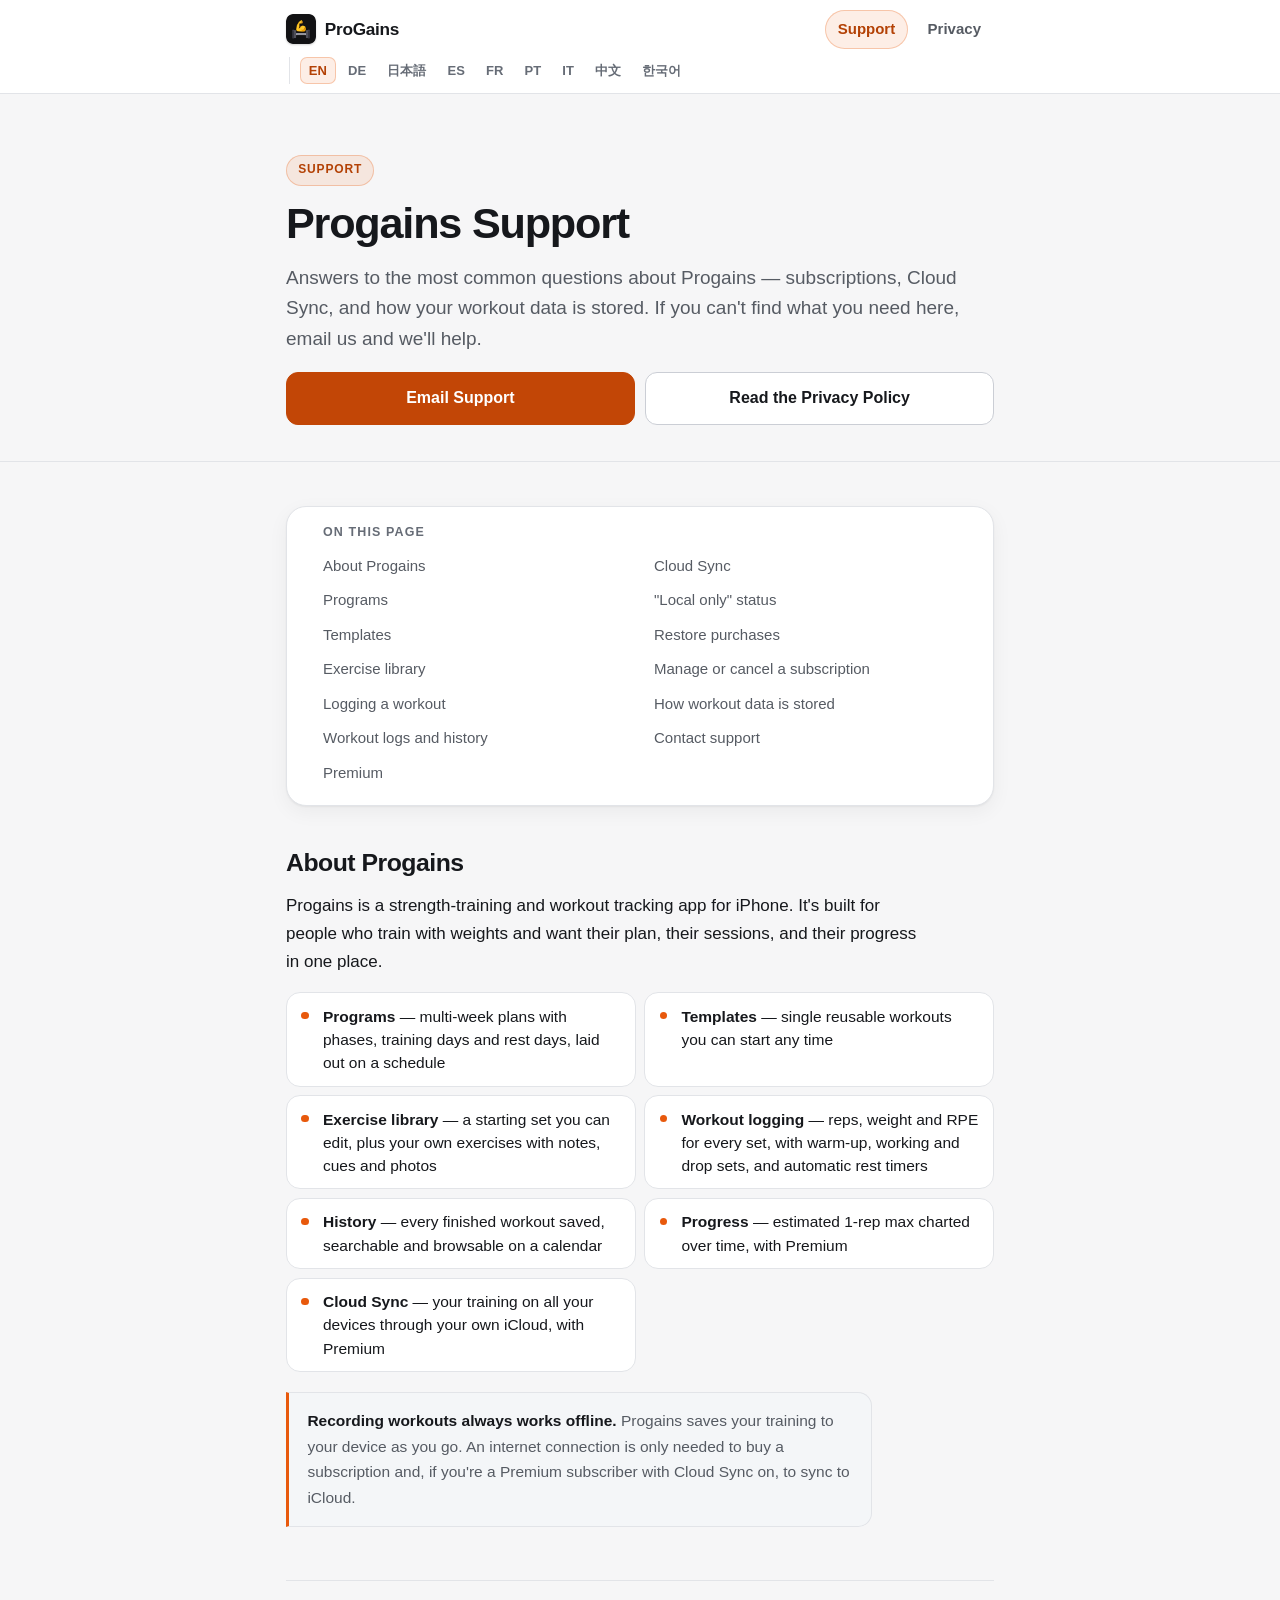
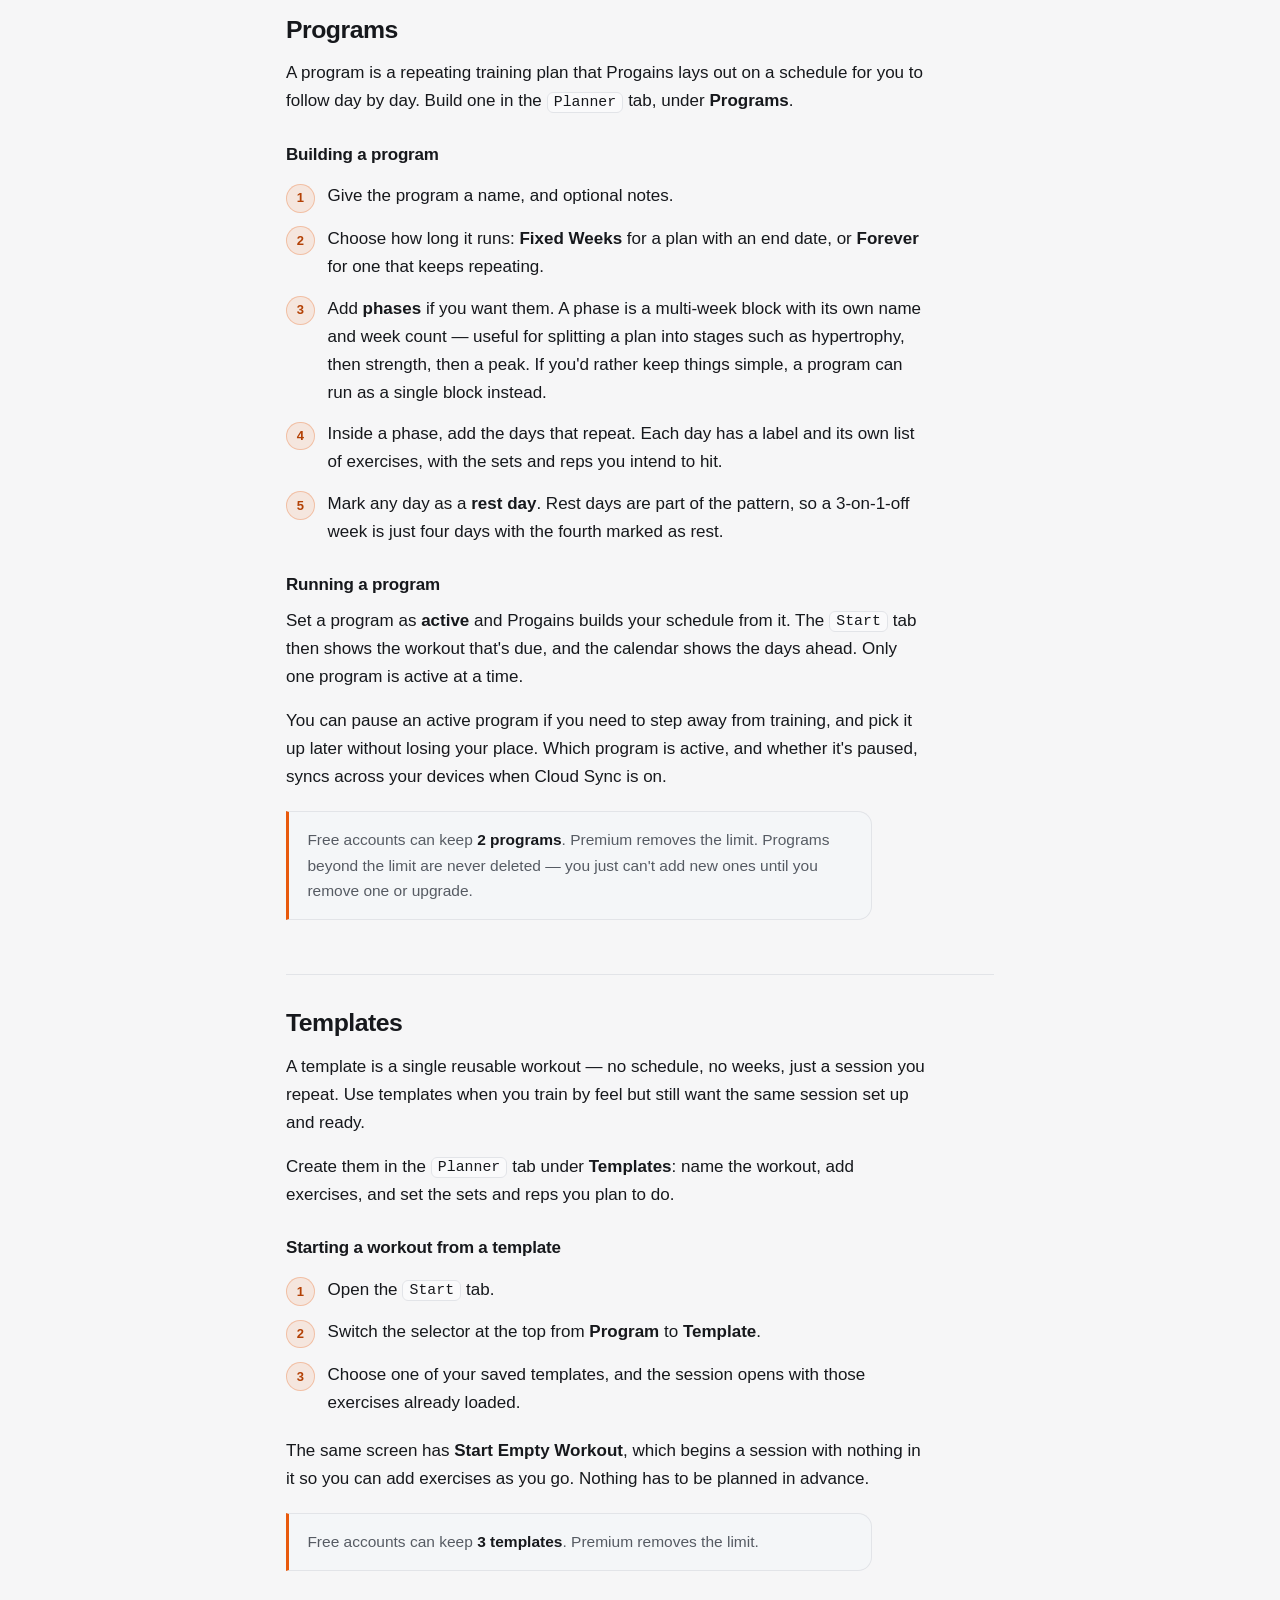
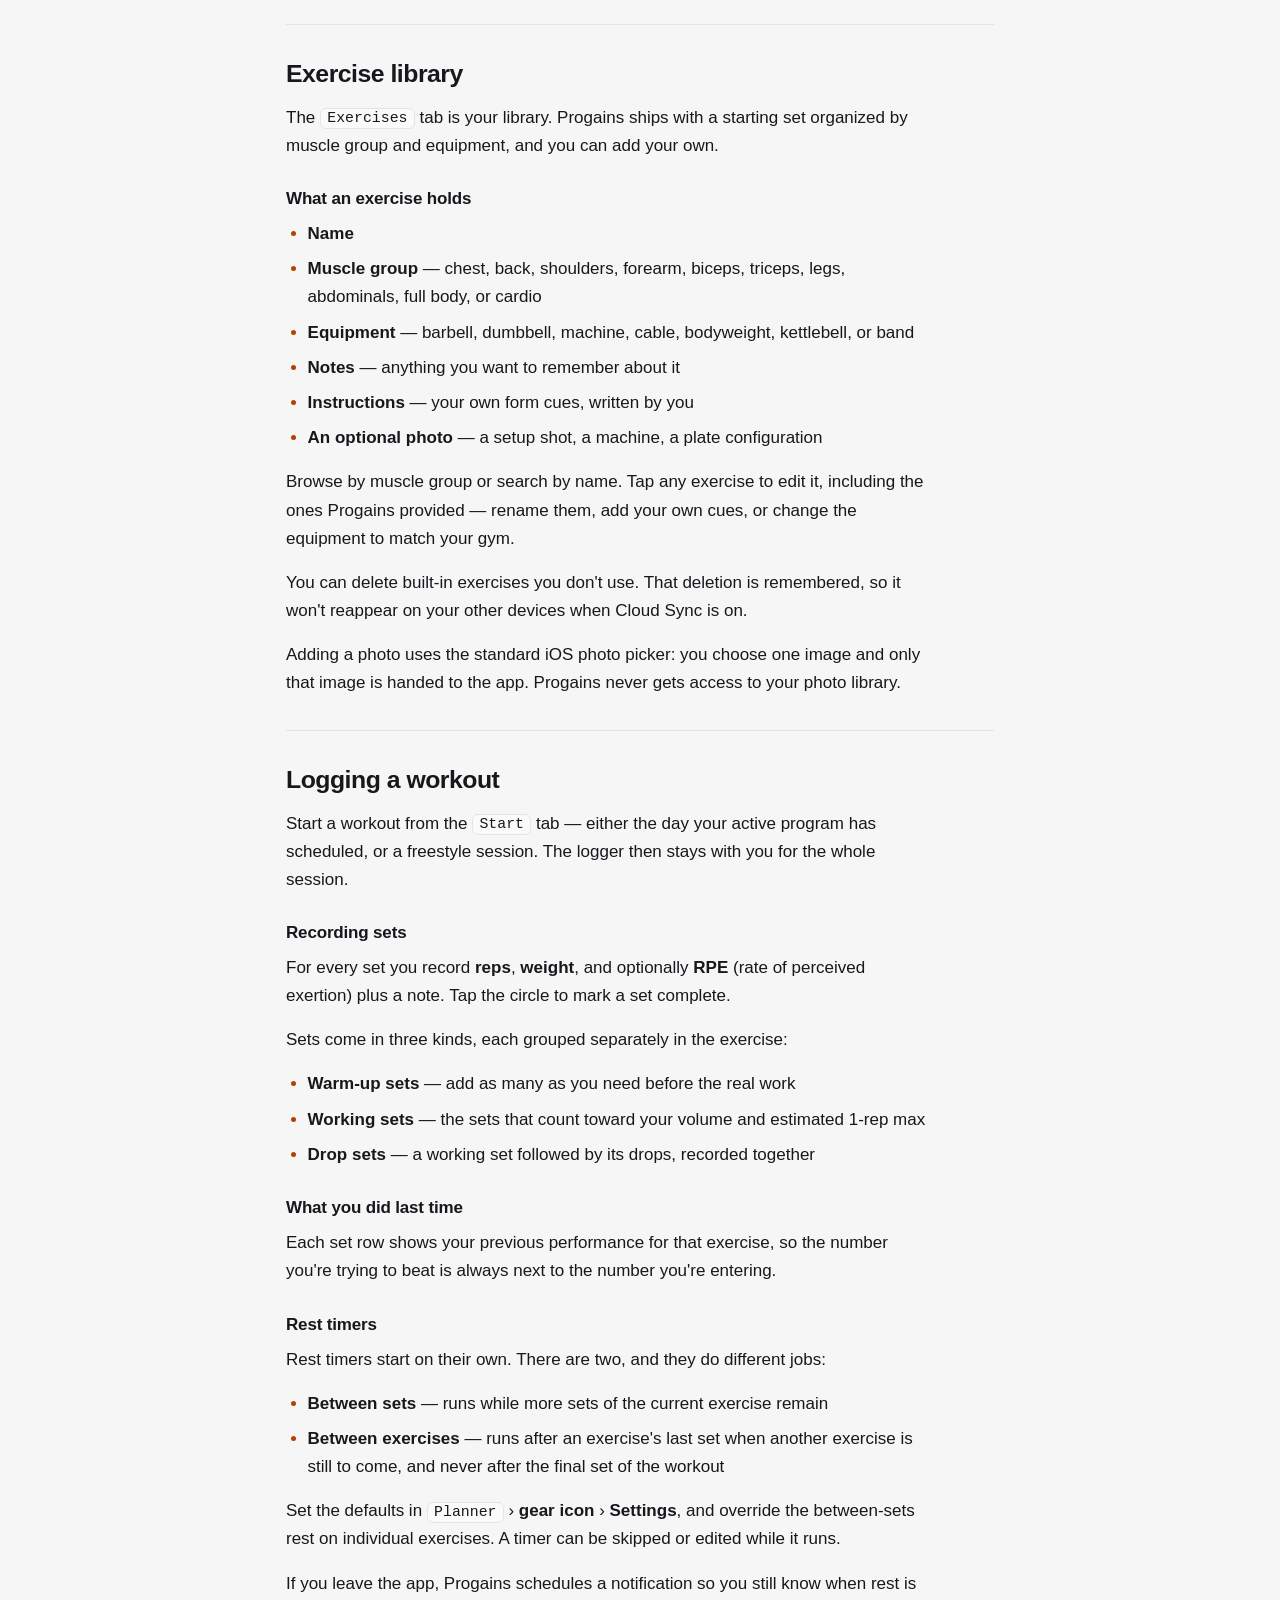
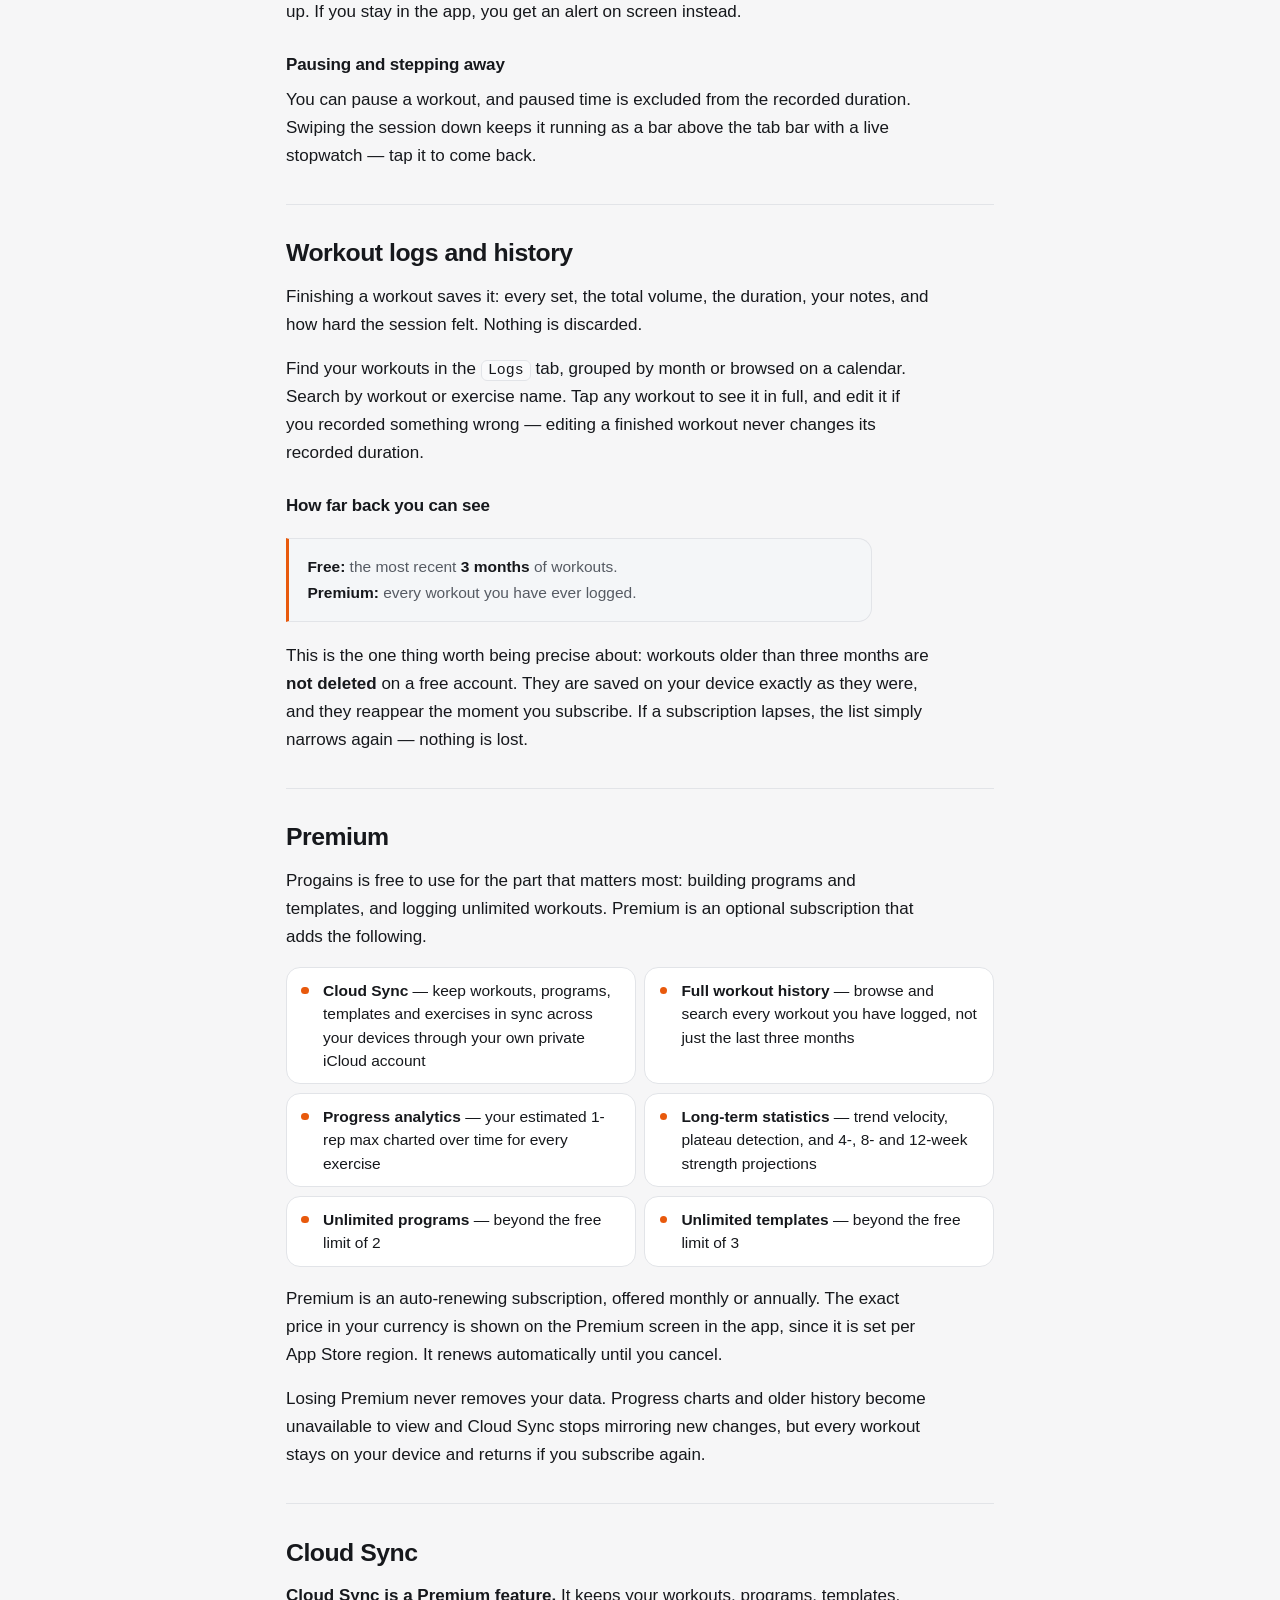
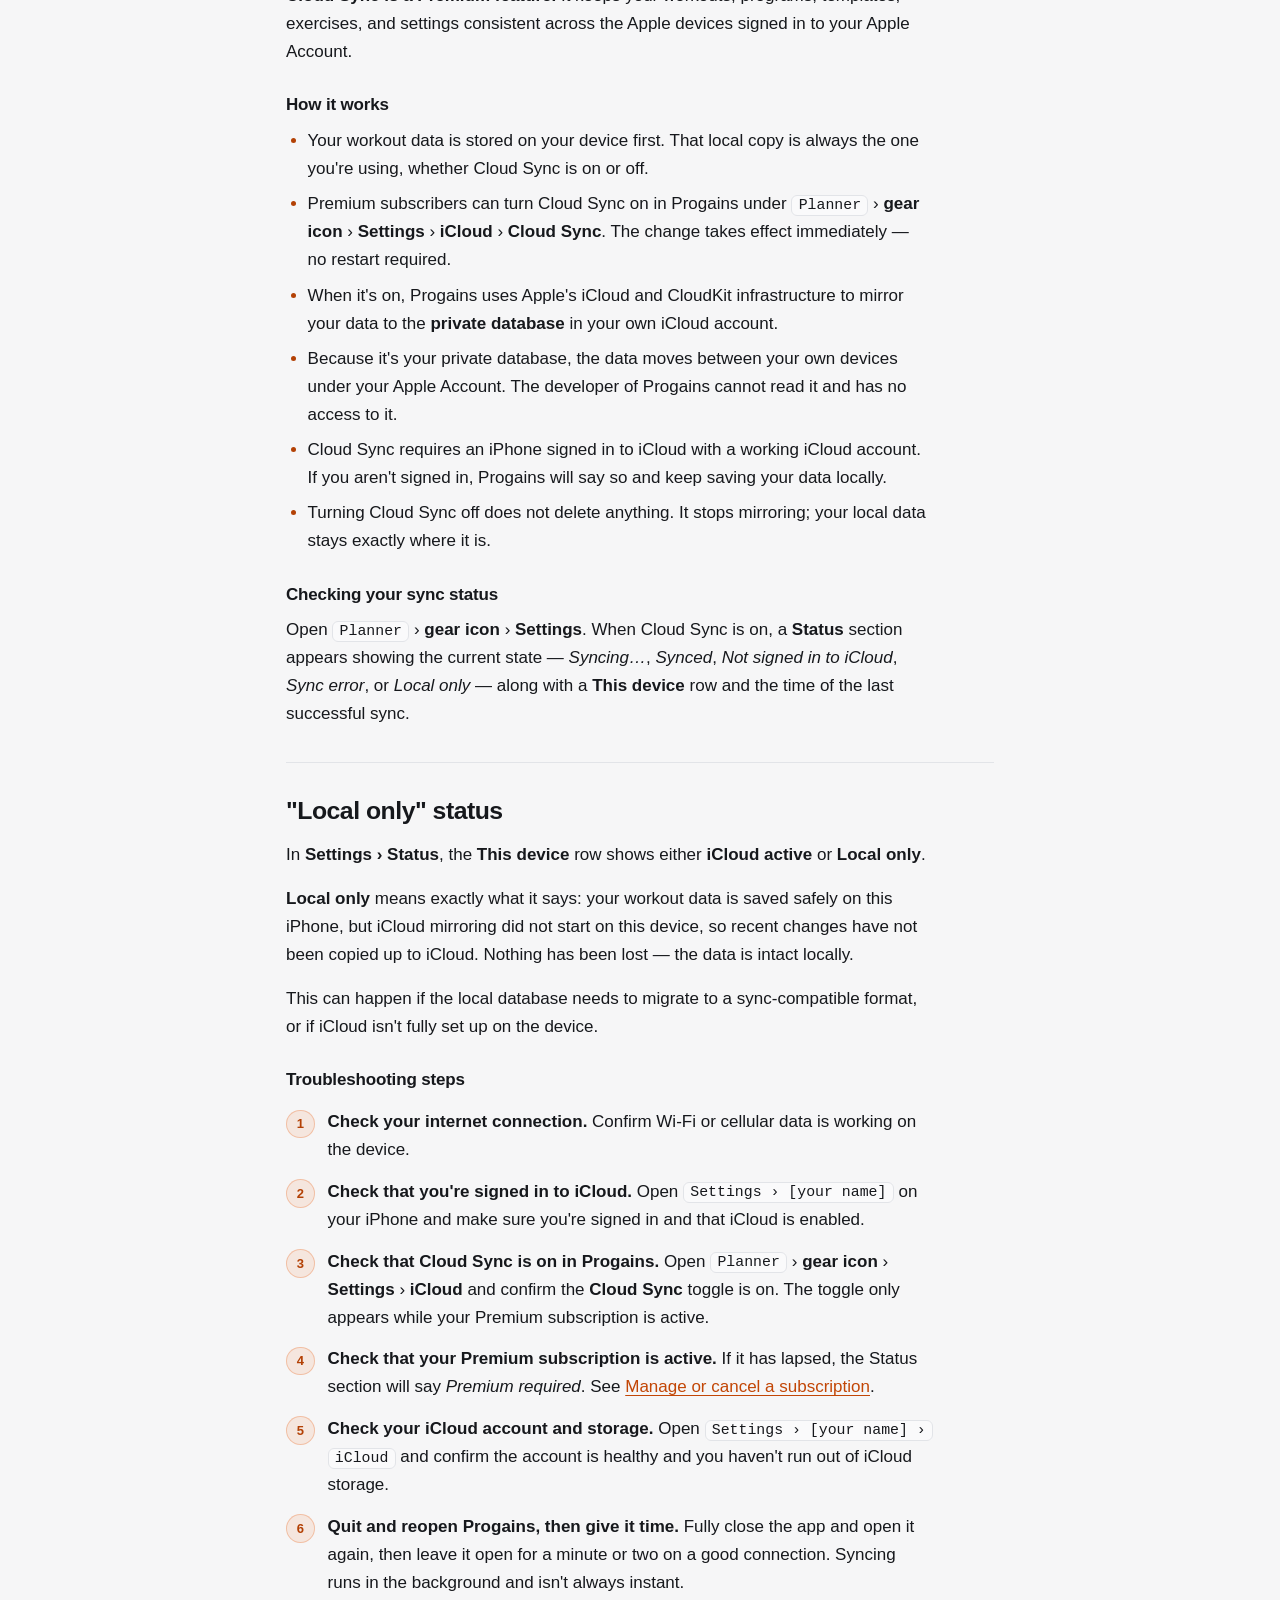
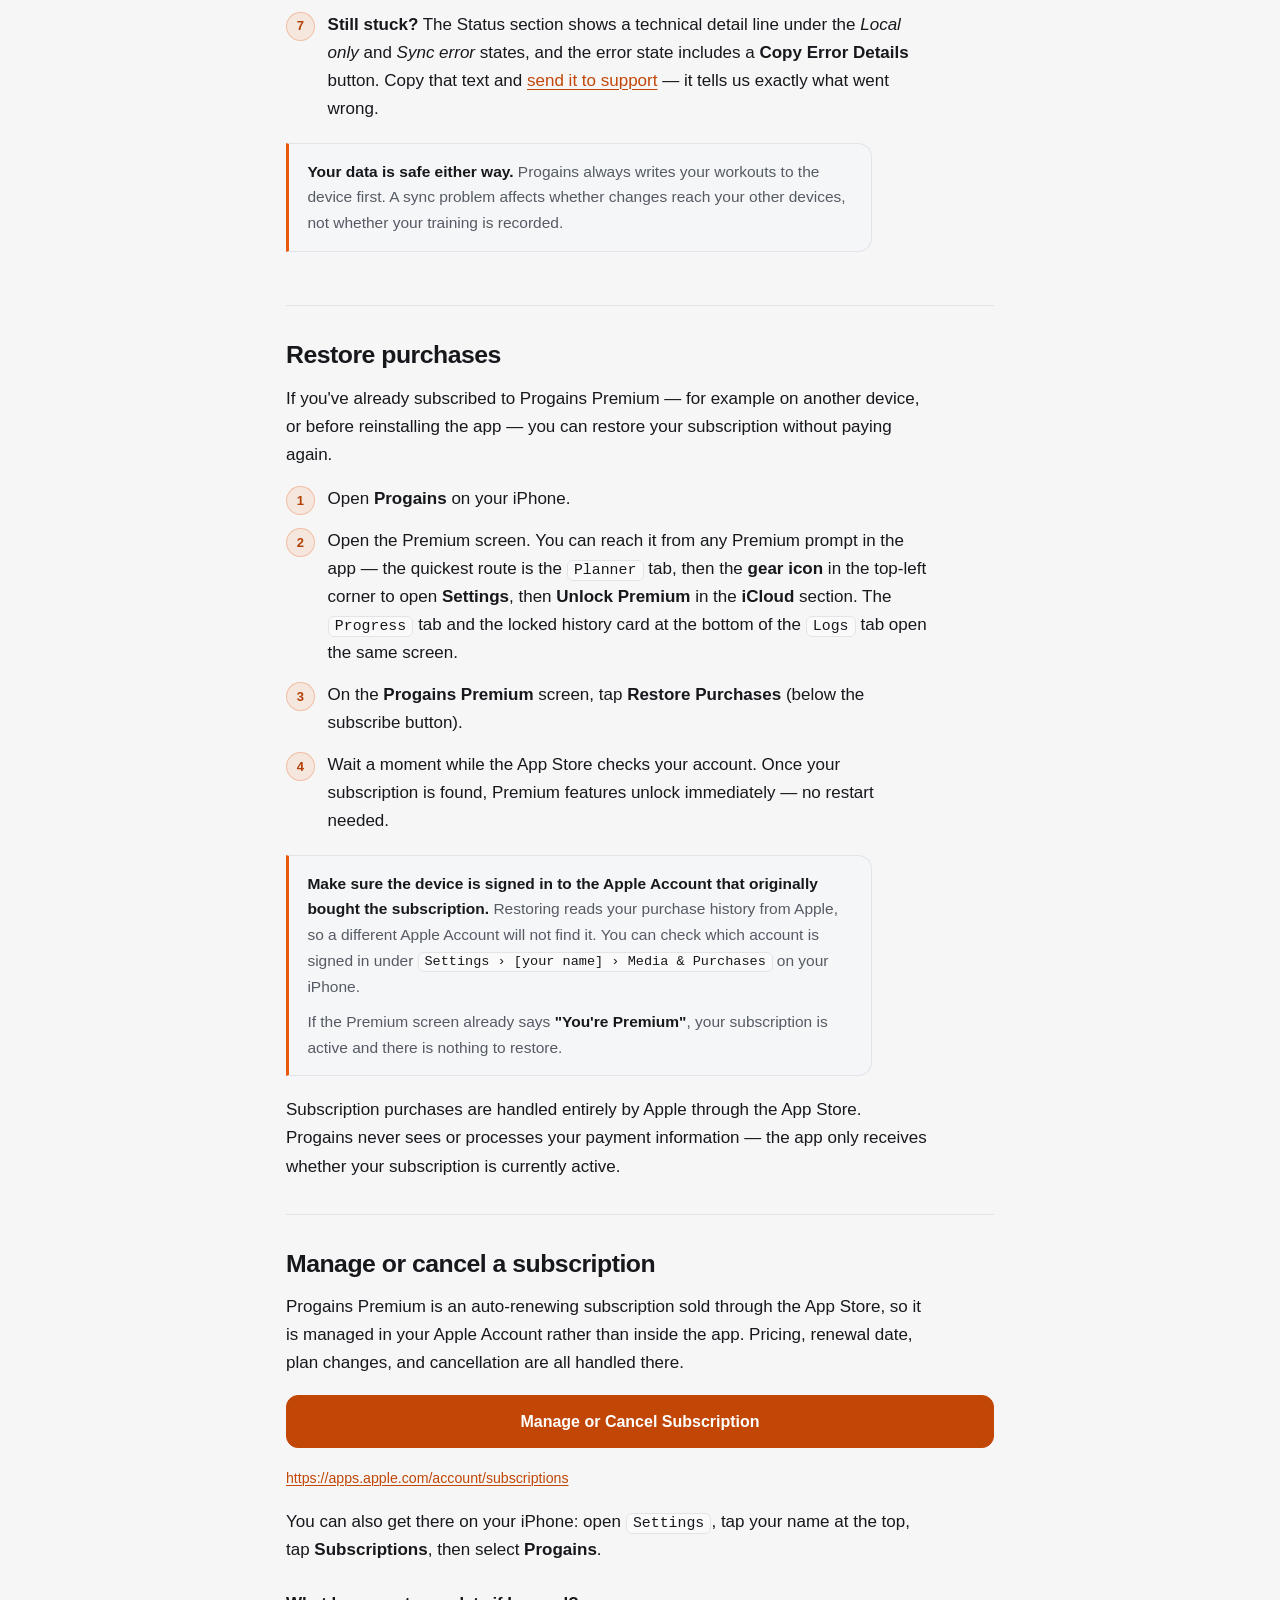
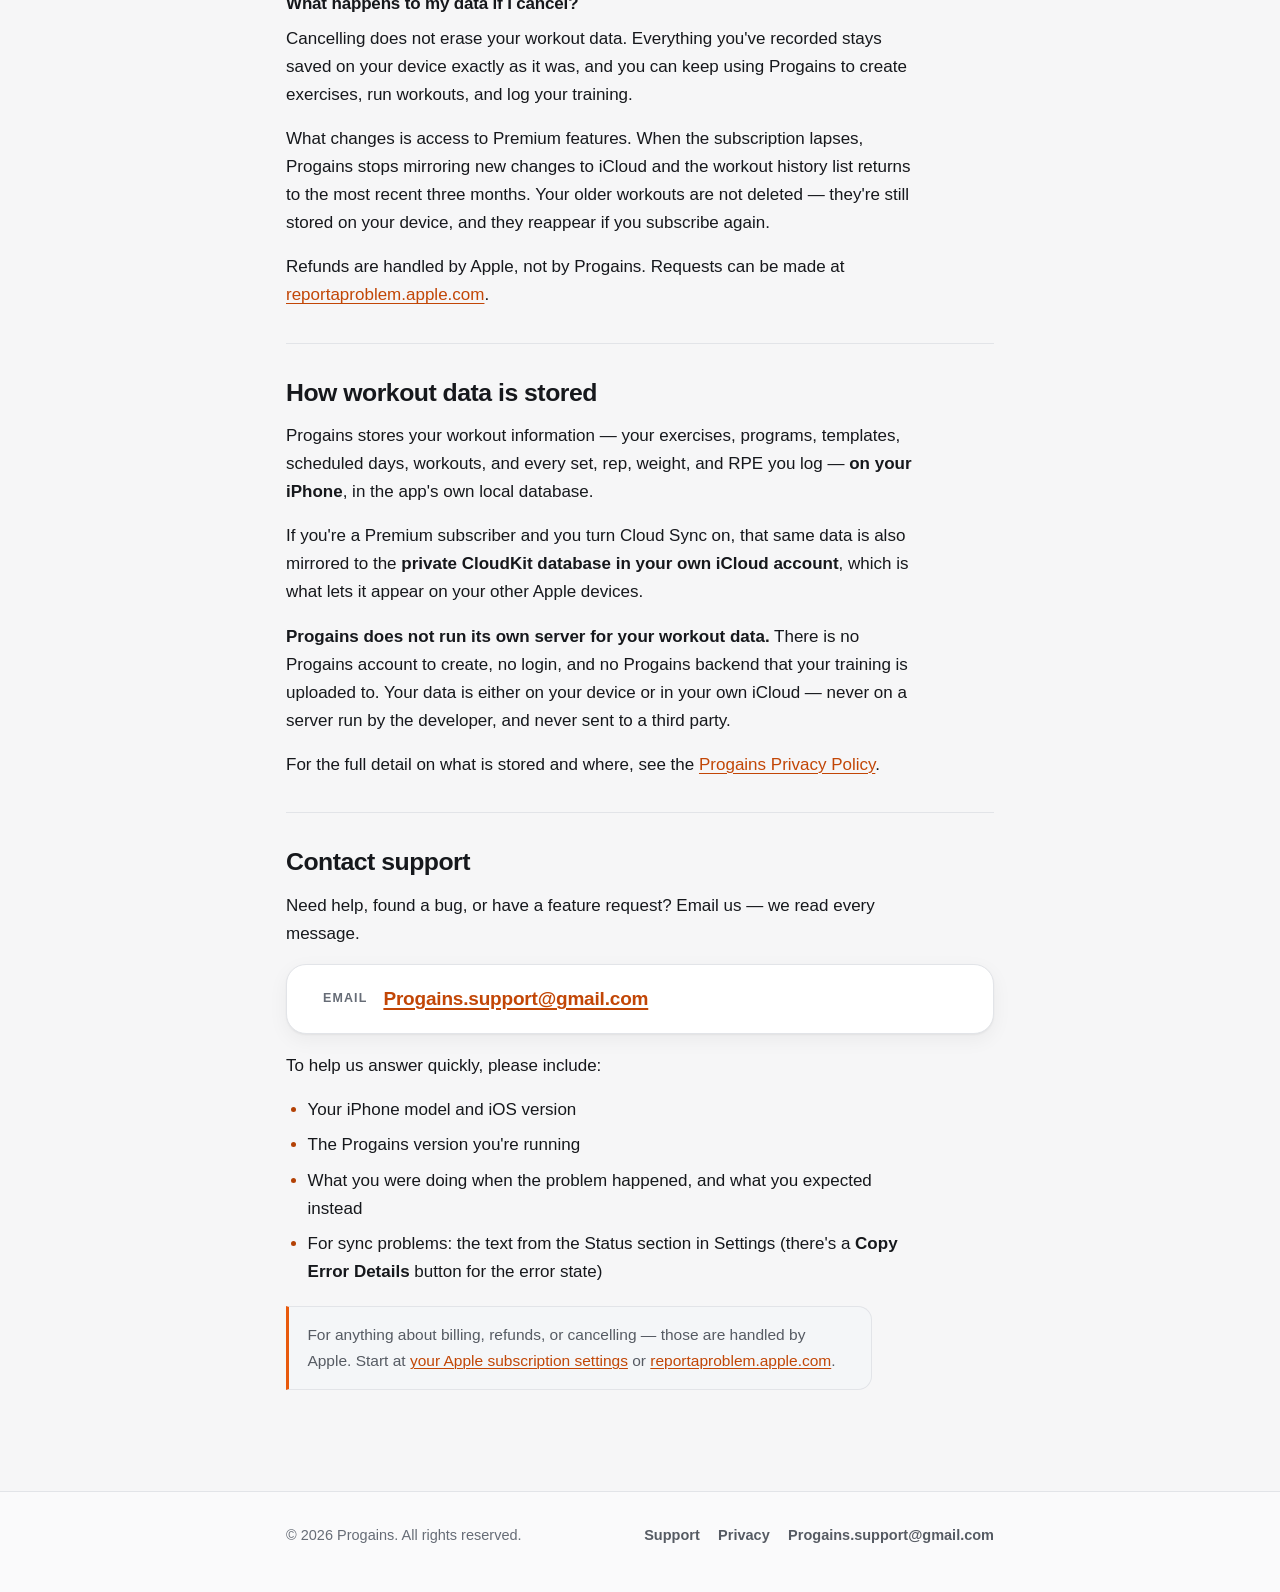
==== commit 646ab637: "changing ProGains to Progains" ====
--- a/index.html
+++ b/index.html
@@ -3,14 +3,14 @@
 <head>
 <meta charset="utf-8">
 <meta name="viewport" content="width=device-width, initial-scale=1, viewport-fit=cover">
-<title>ProGains Support</title>
-<meta name="description" content="Help and support for ProGains, the strength-training and workout tracking app for iPhone. Restore purchases, manage your subscription, troubleshoot Cloud Sync, and contact support.">
+<title>Progains Support</title>
+<meta name="description" content="Help and support for Progains, the strength-training and workout tracking app for iPhone. Restore purchases, manage your subscription, troubleshoot Cloud Sync, and contact support.">
 <meta name="color-scheme" content="light dark">
 <meta name="theme-color" content="#F6F6F7" media="(prefers-color-scheme: light)">
 <meta name="theme-color" content="#0E1013" media="(prefers-color-scheme: dark)">
 <meta name="robots" content="index, follow">
 <meta property="og:type" content="website">
-<meta property="og:site_name" content="ProGains">
+<meta property="og:site_name" content="Progains">
 <meta property="og:locale" content="en_US">
 <meta property="og:locale:alternate" content="de_DE">
 <meta property="og:locale:alternate" content="ja_JP">
@@ -20,12 +20,12 @@
 <meta property="og:locale:alternate" content="it_IT">
 <meta property="og:locale:alternate" content="zh_CN">
 <meta property="og:locale:alternate" content="ko_KR">
-<meta property="og:title" content="ProGains Support">
-<meta property="og:description" content="Help and support for ProGains, the strength-training and workout tracking app for iPhone. Restore purchases, manage your subscription, troubleshoot Cloud Sync, and contact support.">
+<meta property="og:title" content="Progains Support">
+<meta property="og:description" content="Help and support for Progains, the strength-training and workout tracking app for iPhone. Restore purchases, manage your subscription, troubleshoot Cloud Sync, and contact support.">
 <meta property="og:image" content="assets/icon-512.png">
 <meta name="twitter:card" content="summary">
-<meta name="twitter:title" content="ProGains Support">
-<meta name="twitter:description" content="Help and support for ProGains, the strength-training and workout tracking app for iPhone. Restore purchases, manage your subscription, troubleshoot Cloud Sync, and contact support.">
+<meta name="twitter:title" content="Progains Support">
+<meta name="twitter:description" content="Help and support for Progains, the strength-training and workout tracking app for iPhone. Restore purchases, manage your subscription, troubleshoot Cloud Sync, and contact support.">
 <meta name="twitter:image" content="assets/icon-512.png">
 <link rel="icon" type="image/png" sizes="32x32" href="assets/icon-32.png">
 <link rel="icon" type="image/png" sizes="192x192" href="assets/icon-512.png">
@@ -35,7 +35,7 @@
 <body>
 <div class="i18n" id="en" lang="en">
 <header class="site-header"><div class="wrap">
-<a class="brand" href="#en" aria-label="ProGains"><span class="brand-mark" aria-hidden="true"></span><span><span class="pro">Pro</span><span class="gains">Gains</span></span></a>
+<a class="brand" href="#en" aria-label="Progains"><span class="brand-mark" aria-hidden="true"></span><span><span class="pro">Pro</span><span class="gains">Gains</span></span></a>
 <nav class="site-nav" aria-label="Primary">
 <a href="#en" aria-current="page">Support</a>
 <a href="privacy/index.html">Privacy</a>
@@ -44,13 +44,13 @@
 </div></header>
 <div class="hero"><div class="wrap">
 <p class="eyebrow">Support</p>
-<h1>ProGains Support</h1>
-<p class="lede">Answers to the most common questions about ProGains — subscriptions, Cloud Sync, and how your workout data is stored. If you can't find what you need here, email us and we'll help.</p>
-<div class="btn-row"><a class="btn btn-primary" href="mailto:progains.support@gmail.com">Email Support</a><a class="btn btn-secondary" href="privacy/index.html#en">Read the Privacy Policy</a></div>
+<h1>Progains Support</h1>
+<p class="lede">Answers to the most common questions about Progains — subscriptions, Cloud Sync, and how your workout data is stored. If you can't find what you need here, email us and we'll help.</p>
+<div class="btn-row"><a class="btn btn-primary" href="mailto:Progains.support@gmail.com">Email Support</a><a class="btn btn-secondary" href="privacy/index.html#en">Read the Privacy Policy</a></div>
 </div></div>
 <main id="main-en"><div class="wrap">
 <nav class="toc" aria-label="On this page"><h2>On this page</h2><ol>
-<li><a href="#about-en">About ProGains</a></li>
+<li><a href="#about-en">About Progains</a></li>
 <li><a href="#programs-en">Programs</a></li>
 <li><a href="#templates-en">Templates</a></li>
 <li><a href="#exercises-en">Exercise library</a></li>
@@ -64,7 +64,7 @@
 <li><a href="#storage-en">How workout data is stored</a></li>
 <li><a href="#contact-en">Contact support</a></li>
 </ol></nav>
-<section id="about-en"><h2>About ProGains</h2><p>ProGains is a strength-training and workout tracking app for iPhone. It's built for people who train with weights and want their plan, their sessions, and their progress in one place.</p>
+<section id="about-en"><h2>About Progains</h2><p>Progains is a strength-training and workout tracking app for iPhone. It's built for people who train with weights and want their plan, their sessions, and their progress in one place.</p>
 <ul class="features">
 <li><strong>Programs</strong> &mdash; multi-week plans with phases, training days and rest days, laid out on a schedule</li>
 <li><strong>Templates</strong> &mdash; single reusable workouts you can start any time</li>
@@ -75,9 +75,9 @@
 <li><strong>Cloud Sync</strong> &mdash; your training on all your devices through your own iCloud, with Premium</li>
 </ul>
 <div class="note">
-<p><strong>Recording workouts always works offline.</strong> ProGains saves your training to your device as you go. An internet connection is only needed to buy a subscription and, if you're a Premium subscriber with Cloud Sync on, to sync to iCloud.</p>
-</div></section>
-<section id="programs-en"><h2>Programs</h2><p>A program is a repeating training plan that ProGains lays out on a schedule for you to follow day by day. Build one in the <span class="path">Planner</span> tab, under <strong>Programs</strong>.</p>
+<p><strong>Recording workouts always works offline.</strong> Progains saves your training to your device as you go. An internet connection is only needed to buy a subscription and, if you're a Premium subscriber with Cloud Sync on, to sync to iCloud.</p>
+</div></section>
+<section id="programs-en"><h2>Programs</h2><p>A program is a repeating training plan that Progains lays out on a schedule for you to follow day by day. Build one in the <span class="path">Planner</span> tab, under <strong>Programs</strong>.</p>
 <h3>Building a program</h3>
 <ol class="steps">
 <li>Give the program a name, and optional notes.</li>
@@ -87,7 +87,7 @@
 <li>Mark any day as a <strong>rest day</strong>. Rest days are part of the pattern, so a 3-on-1-off week is just four days with the fourth marked as rest.</li>
 </ol>
 <h3>Running a program</h3>
-<p>Set a program as <strong>active</strong> and ProGains builds your schedule from it. The <span class="path">Start</span> tab then shows the workout that's due, and the calendar shows the days ahead. Only one program is active at a time.</p>
+<p>Set a program as <strong>active</strong> and Progains builds your schedule from it. The <span class="path">Start</span> tab then shows the workout that's due, and the calendar shows the days ahead. Only one program is active at a time.</p>
 <p>You can pause an active program if you need to step away from training, and pick it up later without losing your place. Which program is active, and whether it's paused, syncs across your devices when Cloud Sync is on.</p>
 <div class="note"><p>Free accounts can keep <strong>2 programs</strong>. Premium removes the limit. Programs beyond the limit are never deleted &mdash; you just can't add new ones until you remove one or upgrade.</p></div></section>
 <section id="templates-en"><h2>Templates</h2><p>A template is a single reusable workout &mdash; no schedule, no weeks, just a session you repeat. Use templates when you train by feel but still want the same session set up and ready.</p>
@@ -100,7 +100,7 @@
 </ol>
 <p>The same screen has <strong>Start Empty Workout</strong>, which begins a session with nothing in it so you can add exercises as you go. Nothing has to be planned in advance.</p>
 <div class="note"><p>Free accounts can keep <strong>3 templates</strong>. Premium removes the limit.</p></div></section>
-<section id="exercises-en"><h2>Exercise library</h2><p>The <span class="path">Exercises</span> tab is your library. ProGains ships with a starting set organized by muscle group and equipment, and you can add your own.</p>
+<section id="exercises-en"><h2>Exercise library</h2><p>The <span class="path">Exercises</span> tab is your library. Progains ships with a starting set organized by muscle group and equipment, and you can add your own.</p>
 <h3>What an exercise holds</h3>
 <ul>
 <li><strong>Name</strong></li>
@@ -110,9 +110,9 @@
 <li><strong>Instructions</strong> &mdash; your own form cues, written by you</li>
 <li><strong>An optional photo</strong> &mdash; a setup shot, a machine, a plate configuration</li>
 </ul>
-<p>Browse by muscle group or search by name. Tap any exercise to edit it, including the ones ProGains provided &mdash; rename them, add your own cues, or change the equipment to match your gym.</p>
+<p>Browse by muscle group or search by name. Tap any exercise to edit it, including the ones Progains provided &mdash; rename them, add your own cues, or change the equipment to match your gym.</p>
 <p>You can delete built-in exercises you don't use. That deletion is remembered, so it won't reappear on your other devices when Cloud Sync is on.</p>
-<p>Adding a photo uses the standard iOS photo picker: you choose one image and only that image is handed to the app. ProGains never gets access to your photo library.</p></section>
+<p>Adding a photo uses the standard iOS photo picker: you choose one image and only that image is handed to the app. Progains never gets access to your photo library.</p></section>
 <section id="logging-en"><h2>Logging a workout</h2><p>Start a workout from the <span class="path">Start</span> tab &mdash; either the day your active program has scheduled, or a freestyle session. The logger then stays with you for the whole session.</p>
 <h3>Recording sets</h3>
 <p>For every set you record <strong>reps</strong>, <strong>weight</strong>, and optionally <strong>RPE</strong> (rate of perceived exertion) plus a note. Tap the circle to mark a set complete.</p>
@@ -131,7 +131,7 @@
 <li><strong>Between exercises</strong> &mdash; runs after an exercise's last set when another exercise is still to come, and never after the final set of the workout</li>
 </ul>
 <p>Set the defaults in <span class="path">Planner</span> &rsaquo; <strong>gear icon</strong> &rsaquo; <strong>Settings</strong>, and override the between-sets rest on individual exercises. A timer can be skipped or edited while it runs.</p>
-<p>If you leave the app, ProGains schedules a notification so you still know when rest is up. If you stay in the app, you get an alert on screen instead.</p>
+<p>If you leave the app, Progains schedules a notification so you still know when rest is up. If you stay in the app, you get an alert on screen instead.</p>
 <h3>Pausing and stepping away</h3>
 <p>You can pause a workout, and paused time is excluded from the recorded duration. Swiping the session down keeps it running as a bar above the tab bar with a live stopwatch &mdash; tap it to come back.</p></section>
 <section id="history-en"><h2>Workout logs and history</h2><p>Finishing a workout saves it: every set, the total volume, the duration, your notes, and how hard the session felt. Nothing is discarded.</p>
@@ -140,7 +140,7 @@
 <div class="note"><p><strong>Free:</strong> the most recent <strong>3 months</strong> of workouts.<br>
 <strong>Premium:</strong> every workout you have ever logged.</p></div>
 <p>This is the one thing worth being precise about: workouts older than three months are <strong>not deleted</strong> on a free account. They are saved on your device exactly as they were, and they reappear the moment you subscribe. If a subscription lapses, the list simply narrows again &mdash; nothing is lost.</p></section>
-<section id="premium-en"><h2>Premium</h2><p>ProGains is free to use for the part that matters most: building programs and templates, and logging unlimited workouts. Premium is an optional subscription that adds the following.</p>
+<section id="premium-en"><h2>Premium</h2><p>Progains is free to use for the part that matters most: building programs and templates, and logging unlimited workouts. Premium is an optional subscription that adds the following.</p>
 <ul class="features">
 <li><strong>Cloud Sync</strong> &mdash; keep workouts, programs, templates and exercises in sync across your devices through your own private iCloud account</li>
 <li><strong>Full workout history</strong> &mdash; browse and search every workout you have logged, not just the last three months</li>
@@ -155,10 +155,10 @@
 <h3>How it works</h3>
 <ul>
 <li>Your workout data is stored on your device first. That local copy is always the one you're using, whether Cloud Sync is on or off.</li>
-<li>Premium subscribers can turn Cloud Sync on in ProGains under <span class="path">Planner</span> › <strong>gear icon</strong> › <strong>Settings</strong> › <strong>iCloud</strong> › <strong>Cloud Sync</strong>. The change takes effect immediately — no restart required.</li>
-<li>When it's on, ProGains uses Apple's iCloud and CloudKit infrastructure to mirror your data to the <strong>private database</strong> in your own iCloud account.</li>
-<li>Because it's your private database, the data moves between your own devices under your Apple Account. The developer of ProGains cannot read it and has no access to it.</li>
-<li>Cloud Sync requires an iPhone signed in to iCloud with a working iCloud account. If you aren't signed in, ProGains will say so and keep saving your data locally.</li>
+<li>Premium subscribers can turn Cloud Sync on in Progains under <span class="path">Planner</span> › <strong>gear icon</strong> › <strong>Settings</strong> › <strong>iCloud</strong> › <strong>Cloud Sync</strong>. The change takes effect immediately — no restart required.</li>
+<li>When it's on, Progains uses Apple's iCloud and CloudKit infrastructure to mirror your data to the <strong>private database</strong> in your own iCloud account.</li>
+<li>Because it's your private database, the data moves between your own devices under your Apple Account. The developer of Progains cannot read it and has no access to it.</li>
+<li>Cloud Sync requires an iPhone signed in to iCloud with a working iCloud account. If you aren't signed in, Progains will say so and keep saving your data locally.</li>
 <li>Turning Cloud Sync off does not delete anything. It stops mirroring; your local data stays exactly where it is.</li>
 </ul>
 <h3>Checking your sync status</h3>
@@ -170,50 +170,50 @@
 <ol class="steps">
 <li><strong>Check your internet connection.</strong> Confirm Wi-Fi or cellular data is working on the device.</li>
 <li><strong>Check that you're signed in to iCloud.</strong> Open <span class="path">Settings › [your name]</span> on your iPhone and make sure you're signed in and that iCloud is enabled.</li>
-<li><strong>Check that Cloud Sync is on in ProGains.</strong> Open <span class="path">Planner</span> › <strong>gear icon</strong> › <strong>Settings</strong> › <strong>iCloud</strong> and confirm the <strong>Cloud Sync</strong> toggle is on. The toggle only appears while your Premium subscription is active.</li>
+<li><strong>Check that Cloud Sync is on in Progains.</strong> Open <span class="path">Planner</span> › <strong>gear icon</strong> › <strong>Settings</strong> › <strong>iCloud</strong> and confirm the <strong>Cloud Sync</strong> toggle is on. The toggle only appears while your Premium subscription is active.</li>
 <li><strong>Check that your Premium subscription is active.</strong> If it has lapsed, the Status section will say <em>Premium required</em>. See <a href="#subscription-en">Manage or cancel a subscription</a>.</li>
 <li><strong>Check your iCloud account and storage.</strong> Open <span class="path">Settings › [your name] › iCloud</span> and confirm the account is healthy and you haven't run out of iCloud storage.</li>
-<li><strong>Quit and reopen ProGains, then give it time.</strong> Fully close the app and open it again, then leave it open for a minute or two on a good connection. Syncing runs in the background and isn't always instant.</li>
+<li><strong>Quit and reopen Progains, then give it time.</strong> Fully close the app and open it again, then leave it open for a minute or two on a good connection. Syncing runs in the background and isn't always instant.</li>
 <li><strong>Still stuck?</strong> The Status section shows a technical detail line under the <em>Local only</em> and <em>Sync error</em> states, and the error state includes a <strong>Copy Error Details</strong> button. Copy that text and <a href="#contact-en">send it to support</a> — it tells us exactly what went wrong.</li>
 </ol>
 <div class="note">
-<p><strong>Your data is safe either way.</strong> ProGains always writes your workouts to the device first. A sync problem affects whether changes reach your other devices, not whether your training is recorded.</p>
-</div></section>
-<section id="restore-en"><h2>Restore purchases</h2><p>If you've already subscribed to ProGains Premium — for example on another device, or before reinstalling the app — you can restore your subscription without paying again.</p>
-<ol class="steps">
-<li>Open <strong>ProGains</strong> on your iPhone.</li>
+<p><strong>Your data is safe either way.</strong> Progains always writes your workouts to the device first. A sync problem affects whether changes reach your other devices, not whether your training is recorded.</p>
+</div></section>
+<section id="restore-en"><h2>Restore purchases</h2><p>If you've already subscribed to Progains Premium — for example on another device, or before reinstalling the app — you can restore your subscription without paying again.</p>
+<ol class="steps">
+<li>Open <strong>Progains</strong> on your iPhone.</li>
 <li>Open the Premium screen. You can reach it from any Premium prompt in the app — the quickest route is the <span class="path">Planner</span> tab, then the <strong>gear icon</strong> in the top-left corner to open <strong>Settings</strong>, then <strong>Unlock Premium</strong> in the <strong>iCloud</strong> section. The <span class="path">Progress</span> tab and the locked history card at the bottom of the <span class="path">Logs</span> tab open the same screen.</li>
-<li>On the <strong>ProGains Premium</strong> screen, tap <strong>Restore Purchases</strong> (below the subscribe button).</li>
+<li>On the <strong>Progains Premium</strong> screen, tap <strong>Restore Purchases</strong> (below the subscribe button).</li>
 <li>Wait a moment while the App Store checks your account. Once your subscription is found, Premium features unlock immediately — no restart needed.</li>
 </ol>
 <div class="note">
 <p><strong>Make sure the device is signed in to the Apple Account that originally bought the subscription.</strong> Restoring reads your purchase history from Apple, so a different Apple Account will not find it. You can check which account is signed in under <span class="path">Settings › [your name] › Media &amp; Purchases</span> on your iPhone.</p>
 <p>If the Premium screen already says <strong>"You're Premium"</strong>, your subscription is active and there is nothing to restore.</p>
 </div>
-<p>Subscription purchases are handled entirely by Apple through the App Store. ProGains never sees or processes your payment information — the app only receives whether your subscription is currently active.</p></section>
-<section id="subscription-en"><h2>Manage or cancel a subscription</h2><p>ProGains Premium is an auto-renewing subscription sold through the App Store, so it is managed in your Apple Account rather than inside the app. Pricing, renewal date, plan changes, and cancellation are all handled there.</p>
+<p>Subscription purchases are handled entirely by Apple through the App Store. Progains never sees or processes your payment information — the app only receives whether your subscription is currently active.</p></section>
+<section id="subscription-en"><h2>Manage or cancel a subscription</h2><p>Progains Premium is an auto-renewing subscription sold through the App Store, so it is managed in your Apple Account rather than inside the app. Pricing, renewal date, plan changes, and cancellation are all handled there.</p>
 <div class="btn-row">
 <a class="btn btn-primary" href="https://apps.apple.com/account/subscriptions">Manage or Cancel Subscription</a>
 </div>
 <p style="margin-top:1rem"><small><a href="https://apps.apple.com/account/subscriptions">https://apps.apple.com/account/subscriptions</a></small></p>
-<p>You can also get there on your iPhone: open <span class="path">Settings</span>, tap your name at the top, tap <strong>Subscriptions</strong>, then select <strong>ProGains</strong>.</p>
+<p>You can also get there on your iPhone: open <span class="path">Settings</span>, tap your name at the top, tap <strong>Subscriptions</strong>, then select <strong>Progains</strong>.</p>
 <h3>What happens to my data if I cancel?</h3>
-<p>Cancelling does not erase your workout data. Everything you've recorded stays saved on your device exactly as it was, and you can keep using ProGains to create exercises, run workouts, and log your training.</p>
-<p>What changes is access to Premium features. When the subscription lapses, ProGains stops mirroring new changes to iCloud and the workout history list returns to the most recent three months. Your older workouts are not deleted — they're still stored on your device, and they reappear if you subscribe again.</p>
-<p>Refunds are handled by Apple, not by ProGains. Requests can be made at <a href="https://reportaproblem.apple.com">reportaproblem.apple.com</a>.</p></section>
-<section id="storage-en"><h2>How workout data is stored</h2><p>ProGains stores your workout information — your exercises, programs, templates, scheduled days, workouts, and every set, rep, weight, and RPE you log — <strong>on your iPhone</strong>, in the app's own local database.</p>
+<p>Cancelling does not erase your workout data. Everything you've recorded stays saved on your device exactly as it was, and you can keep using Progains to create exercises, run workouts, and log your training.</p>
+<p>What changes is access to Premium features. When the subscription lapses, Progains stops mirroring new changes to iCloud and the workout history list returns to the most recent three months. Your older workouts are not deleted — they're still stored on your device, and they reappear if you subscribe again.</p>
+<p>Refunds are handled by Apple, not by Progains. Requests can be made at <a href="https://reportaproblem.apple.com">reportaproblem.apple.com</a>.</p></section>
+<section id="storage-en"><h2>How workout data is stored</h2><p>Progains stores your workout information — your exercises, programs, templates, scheduled days, workouts, and every set, rep, weight, and RPE you log — <strong>on your iPhone</strong>, in the app's own local database.</p>
 <p>If you're a Premium subscriber and you turn Cloud Sync on, that same data is also mirrored to the <strong>private CloudKit database in your own iCloud account</strong>, which is what lets it appear on your other Apple devices.</p>
-<p><strong>ProGains does not run its own server for your workout data.</strong> There is no ProGains account to create, no login, and no ProGains backend that your training is uploaded to. Your data is either on your device or in your own iCloud — never on a server run by the developer, and never sent to a third party.</p>
-<p>For the full detail on what is stored and where, see the <a href="privacy/index.html#en">ProGains Privacy Policy</a>.</p></section>
+<p><strong>Progains does not run its own server for your workout data.</strong> There is no Progains account to create, no login, and no Progains backend that your training is uploaded to. Your data is either on your device or in your own iCloud — never on a server run by the developer, and never sent to a third party.</p>
+<p>For the full detail on what is stored and where, see the <a href="privacy/index.html#en">Progains Privacy Policy</a>.</p></section>
 <section id="contact-en"><h2>Contact support</h2><p>Need help, found a bug, or have a feature request? Email us — we read every message.</p>
 <div class="contact">
 <span class="label">Email</span>
-<a class="email" href="mailto:progains.support@gmail.com">progains.support@gmail.com</a>
+<a class="email" href="mailto:Progains.support@gmail.com">Progains.support@gmail.com</a>
 </div>
 <p style="margin-top:1.15rem">To help us answer quickly, please include:</p>
 <ul>
 <li>Your iPhone model and iOS version</li>
-<li>The ProGains version you're running</li>
+<li>The Progains version you're running</li>
 <li>What you were doing when the problem happened, and what you expected instead</li>
 <li>For sync problems: the text from the Status section in Settings (there's a <strong>Copy Error Details</strong> button for the error state)</li>
 </ul>
@@ -222,13 +222,13 @@
 </div></section>
 </div></main>
 <footer class="site-footer"><div class="wrap">
-<p>&copy; 2026 ProGains. All rights reserved.</p>
-<nav class="footer-nav" aria-label="Footer"><a href="#en">Support</a><a href="privacy/index.html#en">Privacy</a><a href="mailto:progains.support@gmail.com">progains.support@gmail.com</a></nav>
+<p>&copy; 2026 Progains. All rights reserved.</p>
+<nav class="footer-nav" aria-label="Footer"><a href="#en">Support</a><a href="privacy/index.html#en">Privacy</a><a href="mailto:Progains.support@gmail.com">Progains.support@gmail.com</a></nav>
 </div></footer>
 </div>
 <div class="i18n" id="de" lang="de">
 <header class="site-header"><div class="wrap">
-<a class="brand" href="#de" aria-label="ProGains"><span class="brand-mark" aria-hidden="true"></span><span><span class="pro">Pro</span><span class="gains">Gains</span></span></a>
+<a class="brand" href="#de" aria-label="Progains"><span class="brand-mark" aria-hidden="true"></span><span><span class="pro">Pro</span><span class="gains">Gains</span></span></a>
 <nav class="site-nav" aria-label="Hauptnavigation">
 <a href="#de" aria-current="page">Unterstützung</a>
 <a href="privacy/index.html#de">Datenschutz</a>
@@ -237,13 +237,13 @@
 </div></header>
 <div class="hero"><div class="wrap">
 <p class="eyebrow">Unterstützung</p>
-<h1>ProGains Unterstützung</h1>
-<p class="lede">Antworten auf die häufigsten Fragen zu ProGains – Abos, Cloud-Sync und wie deine Trainingsdaten gespeichert werden. Wenn du hier nicht findest, was du brauchst, schreib uns eine E-Mail. Wir helfen dir.</p>
-<div class="btn-row"><a class="btn btn-primary" href="mailto:progains.support@gmail.com">E-Mail an den Unterstützung</a><a class="btn btn-secondary" href="privacy/index.html#de">Datenschutzerklärung lesen</a></div>
+<h1>Progains Unterstützung</h1>
+<p class="lede">Antworten auf die häufigsten Fragen zu Progains – Abos, Cloud-Sync und wie deine Trainingsdaten gespeichert werden. Wenn du hier nicht findest, was du brauchst, schreib uns eine E-Mail. Wir helfen dir.</p>
+<div class="btn-row"><a class="btn btn-primary" href="mailto:Progains.support@gmail.com">E-Mail an den Unterstützung</a><a class="btn btn-secondary" href="privacy/index.html#de">Datenschutzerklärung lesen</a></div>
 </div></div>
 <main id="main-de"><div class="wrap">
 <nav class="toc" aria-label="Auf dieser Seite"><h2>Auf dieser Seite</h2><ol>
-<li><a href="#about-de">Über ProGains</a></li>
+<li><a href="#about-de">Über Progains</a></li>
 <li><a href="#programs-de">Programme</a></li>
 <li><a href="#templates-de">Vorlagen</a></li>
 <li><a href="#exercises-de">Übungsbibliothek</a></li>
@@ -257,7 +257,7 @@
 <li><a href="#storage-de">Wie Trainingsdaten gespeichert werden</a></li>
 <li><a href="#contact-de">Support kontaktieren</a></li>
 </ol></nav>
-<section id="about-de"><h2>Über ProGains</h2><p>ProGains ist eine iPhone-App für Krafttraining und Trainingsaufzeichnung. Sie ist für alle gemacht, die mit Gewichten trainieren und ihren Plan, ihre Einheiten und ihren Fortschritt an einem Ort haben wollen.</p>
+<section id="about-de"><h2>Über Progains</h2><p>Progains ist eine iPhone-App für Krafttraining und Trainingsaufzeichnung. Sie ist für alle gemacht, die mit Gewichten trainieren und ihren Plan, ihre Einheiten und ihren Fortschritt an einem Ort haben wollen.</p>
 <ul class="features">
 <li><strong>Programme</strong> &mdash; mehrwöchige Pläne mit Phasen, Trainings- und Ruhetagen, fertig als Zeitplan angelegt</li>
 <li><strong>Vorlagen</strong> &mdash; einzelne, wiederverwendbare Trainings, die du jederzeit starten kannst</li>
@@ -268,9 +268,9 @@
 <li><strong>Cloud-Sync</strong> &mdash; dein Training auf allen deinen Geräten über deine eigene iCloud, mit Premium</li>
 </ul>
 <div class="note">
-<p><strong>Trainings aufzeichnen funktioniert immer offline.</strong> ProGains speichert dein Training währenddessen direkt auf deinem Gerät. Eine Internetverbindung brauchst du nur, um ein Abo zu kaufen und, wenn du Premium hast und Cloud-Sync eingeschaltet ist, um mit iCloud zu synchronisieren.</p>
-</div></section>
-<section id="programs-de"><h2>Programme</h2><p>Ein Programm ist ein wiederkehrender Trainingsplan, den ProGains als Zeitplan für dich anlegt, damit du ihm Tag für Tag folgen kannst. Erstelle eins im Tab <span class="path">Planer</span> unter <strong>Programme</strong>.</p>
+<p><strong>Trainings aufzeichnen funktioniert immer offline.</strong> Progains speichert dein Training währenddessen direkt auf deinem Gerät. Eine Internetverbindung brauchst du nur, um ein Abo zu kaufen und, wenn du Premium hast und Cloud-Sync eingeschaltet ist, um mit iCloud zu synchronisieren.</p>
+</div></section>
+<section id="programs-de"><h2>Programme</h2><p>Ein Programm ist ein wiederkehrender Trainingsplan, den Progains als Zeitplan für dich anlegt, damit du ihm Tag für Tag folgen kannst. Erstelle eins im Tab <span class="path">Planer</span> unter <strong>Programme</strong>.</p>
 <h3>Ein Programm erstellen</h3>
 <ol class="steps">
 <li>Gib dem Programm einen Namen und optional Notizen.</li>
@@ -280,7 +280,7 @@
 <li>Markiere jeden beliebigen Tag als <strong>Ruhetag</strong>. Ruhetage gehören zum Muster: Eine Woche mit 3 Trainingstagen und 1 freien Tag sind einfach vier Tage, bei denen der vierte als Ruhetag markiert ist.</li>
 </ol>
 <h3>Ein Programm durchziehen</h3>
-<p>Setze ein Programm auf <strong>aktiv</strong>, und ProGains baut daraus deinen Zeitplan. Der Tab <span class="path">Start</span> zeigt dann das Training, das ansteht, und der Kalender die kommenden Tage. Es ist immer nur ein Programm aktiv.</p>
+<p>Setze ein Programm auf <strong>aktiv</strong>, und Progains baut daraus deinen Zeitplan. Der Tab <span class="path">Start</span> zeigt dann das Training, das ansteht, und der Kalender die kommenden Tage. Es ist immer nur ein Programm aktiv.</p>
 <p>Du kannst ein aktives Programm pausieren, wenn du eine Trainingspause brauchst, und später weitermachen, ohne deinen Platz zu verlieren. Welches Programm aktiv ist und ob es pausiert ist, wird auf deinen Geräten synchronisiert, wenn Cloud-Sync eingeschaltet ist.</p>
 <div class="note"><p>Mit einem kostenlosen Account kannst du <strong>2 Programme</strong> behalten. Premium hebt das Limit auf. Programme über dem Limit werden nie gelöscht &mdash; du kannst nur keine neuen anlegen, bis du eins entfernst oder auf Premium wechselst.</p></div></section>
 <section id="templates-de"><h2>Vorlagen</h2><p>Eine Vorlage ist ein einzelnes, wiederverwendbares Training &mdash; kein Zeitplan, keine Wochen, einfach eine Einheit, die du wiederholst. Vorlagen sind ideal, wenn du nach Gefühl trainierst, dieselbe Einheit aber trotzdem fertig vorbereitet haben willst.</p>
@@ -293,7 +293,7 @@
 </ol>
 <p>Auf demselben Bildschirm findest du <strong>Leeres Training starten</strong>. Damit beginnst du eine Einheit ohne Inhalt und fügst Übungen hinzu, während du trainierst. Nichts muss vorher geplant sein.</p>
 <div class="note"><p>Mit einem kostenlosen Account kannst du <strong>3 Vorlagen</strong> behalten. Premium hebt das Limit auf.</p></div></section>
-<section id="exercises-de"><h2>Übungsbibliothek</h2><p>Der Tab <span class="path">Übungen</span> ist deine Bibliothek. ProGains bringt eine Grundauswahl mit, sortiert nach Muskelgruppe und Equipment, und du kannst eigene Übungen ergänzen.</p>
+<section id="exercises-de"><h2>Übungsbibliothek</h2><p>Der Tab <span class="path">Übungen</span> ist deine Bibliothek. Progains bringt eine Grundauswahl mit, sortiert nach Muskelgruppe und Equipment, und du kannst eigene Übungen ergänzen.</p>
 <h3>Was zu einer Übung gehört</h3>
 <ul>
 <li><strong>Name</strong></li>
@@ -303,9 +303,9 @@
 <li><strong>Anleitung</strong> &mdash; deine eigenen Technikhinweise, von dir geschrieben</li>
 <li><strong>Ein optionales Foto</strong> &mdash; dein Setup, die Maschine, die Scheibenbelegung</li>
 </ul>
-<p>Stöbere nach Muskelgruppe oder suche nach dem Namen. Tippe auf eine beliebige Übung, um sie zu bearbeiten, auch auf die von ProGains mitgelieferten &mdash; benenne sie um, ergänze eigene Hinweise oder ändere das Equipment passend zu deinem Gym.</p>
+<p>Stöbere nach Muskelgruppe oder suche nach dem Namen. Tippe auf eine beliebige Übung, um sie zu bearbeiten, auch auf die von Progains mitgelieferten &mdash; benenne sie um, ergänze eigene Hinweise oder ändere das Equipment passend zu deinem Gym.</p>
 <p>Mitgelieferte Übungen, die du nicht brauchst, kannst du löschen. Das Löschen wird gemerkt, damit die Übung auf deinen anderen Geräten nicht wieder auftaucht, wenn Cloud-Sync eingeschaltet ist.</p>
-<p>Für ein Foto nutzt ProGains die Standard-Fotoauswahl von iOS: Du wählst ein Bild aus, und nur dieses Bild wird an die App übergeben. ProGains erhält nie Zugriff auf deine Fotomediathek.</p></section>
+<p>Für ein Foto nutzt Progains die Standard-Fotoauswahl von iOS: Du wählst ein Bild aus, und nur dieses Bild wird an die App übergeben. Progains erhält nie Zugriff auf deine Fotomediathek.</p></section>
 <section id="logging-de"><h2>Ein Training aufzeichnen</h2><p>Starte ein Training im Tab <span class="path">Start</span> &mdash; entweder den Tag, den dein aktives Programm vorsieht, oder eine freie Einheit. Die Aufzeichnung begleitet dich dann durch die gesamte Einheit.</p>
 <h3>Sätze aufzeichnen</h3>
 <p>Für jeden Satz erfasst du <strong>Wiederholungen</strong>, <strong>Gewicht</strong> und optional <strong>RPE</strong> (empfundene Anstrengung) sowie eine Notiz. Tippe auf den Kreis, um einen Satz als erledigt zu markieren.</p>
@@ -324,7 +324,7 @@
 <li><strong>Zwischen Übungen</strong> &mdash; läuft nach dem letzten Satz einer Übung, wenn noch eine weitere Übung folgt, und nie nach dem letzten Satz des Trainings</li>
 </ul>
 <p>Die Standardwerte legst du unter <span class="path">Planer</span> &rsaquo; <strong>Zahnrad-Symbol</strong> &rsaquo; <strong>Einstellungen</strong> fest, und die Pause zwischen Sätzen kannst du bei einzelnen Übungen abweichend einstellen. Einen laufenden Timer kannst du überspringen oder anpassen.</p>
-<p>Wenn du die App verlässt, plant ProGains eine Mitteilung, damit du trotzdem mitbekommst, wann die Pause vorbei ist. Bleibst du in der App, bekommst du stattdessen einen Hinweis auf dem Bildschirm.</p>
+<p>Wenn du die App verlässt, plant Progains eine Mitteilung, damit du trotzdem mitbekommst, wann die Pause vorbei ist. Bleibst du in der App, bekommst du stattdessen einen Hinweis auf dem Bildschirm.</p>
 <h3>Pausieren und kurz weggehen</h3>
 <p>Du kannst ein Training pausieren; die pausierte Zeit zählt nicht zur aufgezeichneten Dauer. Wenn du die Einheit nach unten wischst, läuft sie als Leiste über der Tab-Leiste weiter, mit laufender Stoppuhr &mdash; tippe darauf, um zurückzukehren.</p></section>
 <section id="history-de"><h2>Trainingsaufzeichnungen und Verlauf</h2><p>Wenn du ein Training beendest, wird es gespeichert: jeder Satz, das Gesamtvolumen, die Dauer, deine Notizen und wie anstrengend sich die Einheit angefühlt hat. Nichts wird verworfen.</p>
@@ -333,7 +333,7 @@
 <div class="note"><p><strong>Kostenlos:</strong> die Trainings der letzten <strong>3 Monate</strong>.<br>
 <strong>Premium:</strong> jedes Training, das du je aufgezeichnet hast.</p></div>
 <p>Hier lohnt es sich, genau zu sein: Trainings, die älter als drei Monate sind, werden mit einem kostenlosen Account <strong>nicht gelöscht</strong>. Sie bleiben genau so auf deinem Gerät gespeichert, wie sie waren, und sind sofort wieder da, sobald du ein Abo abschließt. Läuft ein Abo aus, wird die Liste einfach wieder kürzer &mdash; verloren geht nichts.</p></section>
-<section id="premium-de"><h2>Premium</h2><p>ProGains ist genau da kostenlos, wo es am meisten zählt: Programme und Vorlagen erstellen und unbegrenzt Trainings aufzeichnen. Premium ist ein optionales Abo, das Folgendes ergänzt.</p>
+<section id="premium-de"><h2>Premium</h2><p>Progains ist genau da kostenlos, wo es am meisten zählt: Programme und Vorlagen erstellen und unbegrenzt Trainings aufzeichnen. Premium ist ein optionales Abo, das Folgendes ergänzt.</p>
 <ul class="features">
 <li><strong>Cloud-Sync</strong> &mdash; Trainings, Programme, Vorlagen und Übungen über deinen eigenen, privaten iCloud-Account auf allen Geräten synchron halten</li>
 <li><strong>Vollständiger Trainingsverlauf</strong> &mdash; jedes aufgezeichnete Training ansehen und durchsuchen, nicht nur die letzten drei Monate</li>
@@ -348,10 +348,10 @@
 <h3>So funktioniert es</h3>
 <ul>
 <li>Deine Trainingsdaten werden zuerst auf deinem Gerät gespeichert. Diese lokale Kopie ist immer die, mit der du arbeitest – egal ob Cloud-Sync an oder aus ist.</li>
-<li>Mit einem Premium-Abo kannst du Cloud-Sync in ProGains unter <span class="path">Planer</span> › <strong>Zahnrad-Symbol</strong> › <strong>Einstellungen</strong> › <strong>iCloud</strong> › <strong>Cloud-Sync</strong> einschalten. Die Änderung wirkt sofort – ein Neustart ist nicht nötig.</li>
-<li>Wenn Cloud-Sync an ist, nutzt ProGains die iCloud- und CloudKit-Infrastruktur von Apple, um deine Daten in die <strong>private Datenbank</strong> deines eigenen iCloud-Accounts zu spiegeln.</li>
-<li>Weil es deine private Datenbank ist, bewegen sich die Daten zwischen deinen eigenen Geräten unter deinem Apple-Account. Der Entwickler von ProGains kann sie nicht lesen und hat keinen Zugriff darauf.</li>
-<li>Cloud-Sync setzt ein iPhone voraus, das mit einem funktionierenden iCloud-Account bei iCloud angemeldet ist. Bist du nicht angemeldet, weist dich ProGains darauf hin und speichert deine Daten weiterhin lokal.</li>
+<li>Mit einem Premium-Abo kannst du Cloud-Sync in Progains unter <span class="path">Planer</span> › <strong>Zahnrad-Symbol</strong> › <strong>Einstellungen</strong> › <strong>iCloud</strong> › <strong>Cloud-Sync</strong> einschalten. Die Änderung wirkt sofort – ein Neustart ist nicht nötig.</li>
+<li>Wenn Cloud-Sync an ist, nutzt Progains die iCloud- und CloudKit-Infrastruktur von Apple, um deine Daten in die <strong>private Datenbank</strong> deines eigenen iCloud-Accounts zu spiegeln.</li>
+<li>Weil es deine private Datenbank ist, bewegen sich die Daten zwischen deinen eigenen Geräten unter deinem Apple-Account. Der Entwickler von Progains kann sie nicht lesen und hat keinen Zugriff darauf.</li>
+<li>Cloud-Sync setzt ein iPhone voraus, das mit einem funktionierenden iCloud-Account bei iCloud angemeldet ist. Bist du nicht angemeldet, weist dich Progains darauf hin und speichert deine Daten weiterhin lokal.</li>
 <li>Cloud-Sync auszuschalten löscht nichts. Es beendet nur das Spiegeln; deine lokalen Daten bleiben genau dort, wo sie sind.</li>
 </ul>
 <h3>Sync-Status prüfen</h3>
@@ -363,50 +363,50 @@
 <ol class="steps">
 <li><strong>Prüfe deine Internetverbindung.</strong> Vergewissere dich, dass WLAN oder Mobilfunk auf dem Gerät funktioniert.</li>
 <li><strong>Prüfe, ob du bei iCloud angemeldet bist.</strong> Öffne auf deinem iPhone <span class="path">Einstellungen › [dein Name]</span> und stelle sicher, dass du angemeldet und iCloud aktiviert ist.</li>
-<li><strong>Prüfe, ob Cloud-Sync in ProGains an ist.</strong> Öffne <span class="path">Planer</span> › <strong>Zahnrad-Symbol</strong> › <strong>Einstellungen</strong> › <strong>iCloud</strong> und vergewissere dich, dass der Schalter <strong>Cloud-Sync</strong> eingeschaltet ist. Der Schalter erscheint nur, solange dein Premium-Abo aktiv ist.</li>
+<li><strong>Prüfe, ob Cloud-Sync in Progains an ist.</strong> Öffne <span class="path">Planer</span> › <strong>Zahnrad-Symbol</strong> › <strong>Einstellungen</strong> › <strong>iCloud</strong> und vergewissere dich, dass der Schalter <strong>Cloud-Sync</strong> eingeschaltet ist. Der Schalter erscheint nur, solange dein Premium-Abo aktiv ist.</li>
 <li><strong>Prüfe, ob dein Premium-Abo aktiv ist.</strong> Ist es abgelaufen, zeigt der Bereich Status <em>Premium erforderlich</em> an. Siehe <a href="#subscription-de">Abo verwalten oder kündigen</a>.</li>
 <li><strong>Prüfe deinen iCloud-Account und deinen Speicher.</strong> Öffne <span class="path">Einstellungen › [dein Name] › iCloud</span> und vergewissere dich, dass mit dem Account alles in Ordnung ist und dein iCloud-Speicher nicht voll ist.</li>
-<li><strong>Beende ProGains, öffne es neu und gib ihm etwas Zeit.</strong> Schließe die App vollständig und öffne sie wieder, und lass sie dann ein bis zwei Minuten bei guter Verbindung geöffnet. Die Synchronisierung läuft im Hintergrund und ist nicht immer sofort fertig.</li>
+<li><strong>Beende Progains, öffne es neu und gib ihm etwas Zeit.</strong> Schließe die App vollständig und öffne sie wieder, und lass sie dann ein bis zwei Minuten bei guter Verbindung geöffnet. Die Synchronisierung läuft im Hintergrund und ist nicht immer sofort fertig.</li>
 <li><strong>Klappt es immer noch nicht?</strong> Der Bereich Status zeigt bei <em>Nur lokal</em> und <em>Sync-Fehler</em> eine Zeile mit technischen Details, und im Fehlerzustand gibt es einen Button <strong>Fehlerdetails kopieren</strong>. Kopiere diesen Text und <a href="#contact-de">schick ihn an den Support</a> – er sagt uns genau, was schiefgelaufen ist.</li>
 </ol>
 <div class="note">
-<p><strong>Deine Daten sind in beiden Fällen sicher.</strong> ProGains schreibt deine Workouts immer zuerst auf das Gerät. Ein Sync-Problem betrifft nur, ob Änderungen deine anderen Geräte erreichen – nicht, ob dein Training aufgezeichnet wird.</p>
-</div></section>
-<section id="restore-de"><h2>Käufe wiederherstellen</h2><p>Wenn du ProGains Premium bereits abonniert hast – zum Beispiel auf einem anderen Gerät oder vor einer Neuinstallation der App –, kannst du dein Abo wiederherstellen, ohne noch einmal zu bezahlen.</p>
-<ol class="steps">
-<li>Öffne <strong>ProGains</strong> auf deinem iPhone.</li>
+<p><strong>Deine Daten sind in beiden Fällen sicher.</strong> Progains schreibt deine Workouts immer zuerst auf das Gerät. Ein Sync-Problem betrifft nur, ob Änderungen deine anderen Geräte erreichen – nicht, ob dein Training aufgezeichnet wird.</p>
+</div></section>
+<section id="restore-de"><h2>Käufe wiederherstellen</h2><p>Wenn du Progains Premium bereits abonniert hast – zum Beispiel auf einem anderen Gerät oder vor einer Neuinstallation der App –, kannst du dein Abo wiederherstellen, ohne noch einmal zu bezahlen.</p>
+<ol class="steps">
+<li>Öffne <strong>Progains</strong> auf deinem iPhone.</li>
 <li>Öffne den Premium-Bildschirm. Du erreichst ihn über jeden Premium-Hinweis in der App – am schnellsten geht es über den Tab <span class="path">Planer</span>, dann das <strong>Zahnrad-Symbol</strong> oben links, um die <strong>Einstellungen</strong> zu öffnen, und dort <strong>Premium freischalten</strong> im Bereich <strong>iCloud</strong>. Der Tab <span class="path">Fortschritt</span> und die gesperrte Verlaufskarte unten im Tab <span class="path">Verlauf</span> führen zum selben Bildschirm.</li>
-<li>Tippe auf dem Bildschirm <strong>ProGains Premium</strong> auf <strong>Käufe wiederherstellen</strong> (unter dem Abo-Button).</li>
+<li>Tippe auf dem Bildschirm <strong>Progains Premium</strong> auf <strong>Käufe wiederherstellen</strong> (unter dem Abo-Button).</li>
 <li>Warte einen Moment, während der App Store dein Konto prüft. Sobald dein Abo gefunden wurde, werden die Premium-Funktionen sofort freigeschaltet – ein Neustart ist nicht nötig.</li>
 </ol>
 <div class="note">
 <p><strong>Achte darauf, dass das Gerät bei dem Apple-Account angemeldet ist, mit dem das Abo ursprünglich gekauft wurde.</strong> Beim Wiederherstellen wird dein Kaufverlauf bei Apple ausgelesen – mit einem anderen Apple-Account wird das Abo nicht gefunden. Welcher Account angemeldet ist, siehst du auf deinem iPhone unter <span class="path">Einstellungen › [dein Name] › Medien &amp; Käufe</span>.</p>
 <p>Wenn auf dem Premium-Bildschirm bereits <strong>„Du bist Premium“</strong> steht, ist dein Abo aktiv und es gibt nichts wiederherzustellen.</p>
 </div>
-<p>Abo-Käufe werden vollständig von Apple über den App Store abgewickelt. ProGains sieht oder verarbeitet deine Zahlungsdaten nie – die App erfährt nur, ob dein Abo aktuell aktiv ist.</p></section>
-<section id="subscription-de"><h2>Abo verwalten oder kündigen</h2><p>ProGains Premium ist ein automatisch verlängertes Abo, das über den App Store verkauft wird. Es wird deshalb in deinem Apple-Account verwaltet und nicht in der App. Preis, Verlängerungsdatum, Tarifwechsel und Kündigung laufen alle dort.</p>
+<p>Abo-Käufe werden vollständig von Apple über den App Store abgewickelt. Progains sieht oder verarbeitet deine Zahlungsdaten nie – die App erfährt nur, ob dein Abo aktuell aktiv ist.</p></section>
+<section id="subscription-de"><h2>Abo verwalten oder kündigen</h2><p>Progains Premium ist ein automatisch verlängertes Abo, das über den App Store verkauft wird. Es wird deshalb in deinem Apple-Account verwaltet und nicht in der App. Preis, Verlängerungsdatum, Tarifwechsel und Kündigung laufen alle dort.</p>
 <div class="btn-row">
 <a class="btn btn-primary" href="https://apps.apple.com/account/subscriptions">Abo verwalten oder kündigen</a>
 </div>
 <p style="margin-top:1rem"><small><a href="https://apps.apple.com/account/subscriptions">https://apps.apple.com/account/subscriptions</a></small></p>
-<p>Auf deinem iPhone kommst du auch so dorthin: Öffne die <span class="path">Einstellungen</span>, tippe oben auf deinen Namen, dann auf <strong>Abonnements</strong> und wähle <strong>ProGains</strong>.</p>
+<p>Auf deinem iPhone kommst du auch so dorthin: Öffne die <span class="path">Einstellungen</span>, tippe oben auf deinen Namen, dann auf <strong>Abonnements</strong> und wähle <strong>Progains</strong>.</p>
 <h3>Was passiert mit meinen Daten, wenn ich kündige?</h3>
-<p>Eine Kündigung löscht deine Trainingsdaten nicht. Alles, was du aufgezeichnet hast, bleibt genau so auf deinem Gerät gespeichert, und du kannst ProGains weiter nutzen, um Übungen zu erstellen, Workouts durchzuführen und dein Training zu protokollieren.</p>
-<p>Was sich ändert, ist der Zugang zu den Premium-Funktionen. Wenn das Abo ausläuft, spiegelt ProGains keine neuen Änderungen mehr nach iCloud, und der Trainingsverlauf zeigt wieder nur die letzten drei Monate. Deine älteren Workouts werden nicht gelöscht – sie sind weiterhin auf deinem Gerät gespeichert und erscheinen wieder, wenn du erneut abonnierst.</p>
-<p>Rückerstattungen wickelt Apple ab, nicht ProGains. Anfragen kannst du unter <a href="https://reportaproblem.apple.com">reportaproblem.apple.com</a> stellen.</p></section>
-<section id="storage-de"><h2>Wie Trainingsdaten gespeichert werden</h2><p>ProGains speichert deine Trainingsinformationen – deine Übungen, Programme, Vorlagen, geplanten Tage, Workouts sowie jeden Satz, jede Wiederholung, jedes Gewicht und jeden RPE-Wert, den du erfasst – <strong>auf deinem iPhone</strong>, in der eigenen lokalen Datenbank der App.</p>
+<p>Eine Kündigung löscht deine Trainingsdaten nicht. Alles, was du aufgezeichnet hast, bleibt genau so auf deinem Gerät gespeichert, und du kannst Progains weiter nutzen, um Übungen zu erstellen, Workouts durchzuführen und dein Training zu protokollieren.</p>
+<p>Was sich ändert, ist der Zugang zu den Premium-Funktionen. Wenn das Abo ausläuft, spiegelt Progains keine neuen Änderungen mehr nach iCloud, und der Trainingsverlauf zeigt wieder nur die letzten drei Monate. Deine älteren Workouts werden nicht gelöscht – sie sind weiterhin auf deinem Gerät gespeichert und erscheinen wieder, wenn du erneut abonnierst.</p>
+<p>Rückerstattungen wickelt Apple ab, nicht Progains. Anfragen kannst du unter <a href="https://reportaproblem.apple.com">reportaproblem.apple.com</a> stellen.</p></section>
+<section id="storage-de"><h2>Wie Trainingsdaten gespeichert werden</h2><p>Progains speichert deine Trainingsinformationen – deine Übungen, Programme, Vorlagen, geplanten Tage, Workouts sowie jeden Satz, jede Wiederholung, jedes Gewicht und jeden RPE-Wert, den du erfasst – <strong>auf deinem iPhone</strong>, in der eigenen lokalen Datenbank der App.</p>
 <p>Wenn du ein Premium-Abo hast und Cloud-Sync einschaltest, werden dieselben Daten zusätzlich in die <strong>private CloudKit-Datenbank deines eigenen iCloud-Accounts</strong> gespiegelt. Dadurch erscheinen sie auch auf deinen anderen Apple-Geräten.</p>
-<p><strong>ProGains betreibt keinen eigenen Server für deine Trainingsdaten.</strong> Es gibt kein ProGains-Konto, das du anlegen müsstest, keinen Login und kein ProGains-Backend, auf das dein Training hochgeladen wird. Deine Daten liegen entweder auf deinem Gerät oder in deiner eigenen iCloud – nie auf einem Server des Entwicklers und nie bei Dritten.</p>
-<p>Alle Details dazu, was wo gespeichert wird, findest du in der <a href="privacy/index.html#de">ProGains Datenschutzerklärung</a>.</p></section>
+<p><strong>Progains betreibt keinen eigenen Server für deine Trainingsdaten.</strong> Es gibt kein Progains-Konto, das du anlegen müsstest, keinen Login und kein Progains-Backend, auf das dein Training hochgeladen wird. Deine Daten liegen entweder auf deinem Gerät oder in deiner eigenen iCloud – nie auf einem Server des Entwicklers und nie bei Dritten.</p>
+<p>Alle Details dazu, was wo gespeichert wird, findest du in der <a href="privacy/index.html#de">Progains Datenschutzerklärung</a>.</p></section>
 <section id="contact-de"><h2>Support kontaktieren</h2><p>Brauchst du Hilfe, hast du einen Fehler gefunden oder einen Wunsch für eine Funktion? Schreib uns – wir lesen jede Nachricht.</p>
 <div class="contact">
 <span class="label">E-Mail</span>
-<a class="email" href="mailto:progains.support@gmail.com">progains.support@gmail.com</a>
+<a class="email" href="mailto:Progains.support@gmail.com">Progains.support@gmail.com</a>
 </div>
 <p style="margin-top:1.15rem">Damit wir schnell antworten können, gib uns bitte an:</p>
 <ul>
 <li>Dein iPhone-Modell und deine iOS-Version</li>
-<li>Die ProGains-Version, die du nutzt</li>
+<li>Die Progains-Version, die du nutzt</li>
 <li>Was du gerade gemacht hast, als das Problem auftrat, und was du stattdessen erwartet hast</li>
 <li>Bei Sync-Problemen: den Text aus dem Bereich Status in den Einstellungen (im Fehlerzustand gibt es einen Button <strong>Fehlerdetails kopieren</strong>)</li>
 </ul>
@@ -415,13 +415,13 @@
 </div></section>
 </div></main>
 <footer class="site-footer"><div class="wrap">
-<p>&copy; 2026 ProGains. Alle Rechte vorbehalten.</p>
-<nav class="footer-nav" aria-label="Fußzeile"><a href="#de">Unterstützung</a><a href="privacy/index.html#de">Datenschutz</a><a href="mailto:progains.support@gmail.com">progains.support@gmail.com</a></nav>
+<p>&copy; 2026 Progains. Alle Rechte vorbehalten.</p>
+<nav class="footer-nav" aria-label="Fußzeile"><a href="#de">Unterstützung</a><a href="privacy/index.html#de">Datenschutz</a><a href="mailto:Progains.support@gmail.com">Progains.support@gmail.com</a></nav>
 </div></footer>
 </div>
 <div class="i18n" id="ja" lang="ja">
 <header class="site-header"><div class="wrap">
-<a class="brand" href="#ja" aria-label="ProGains"><span class="brand-mark" aria-hidden="true"></span><span><span class="pro">Pro</span><span class="gains">Gains</span></span></a>
+<a class="brand" href="#ja" aria-label="Progains"><span class="brand-mark" aria-hidden="true"></span><span><span class="pro">Pro</span><span class="gains">Gains</span></span></a>
 <nav class="site-nav" aria-label="メインナビゲーション">
 <a href="#ja" aria-current="page">サポート</a>
 <a href="privacy/index.html#ja">プライバシー</a>
@@ -430,13 +430,13 @@
 </div></header>
 <div class="hero"><div class="wrap">
 <p class="eyebrow">サポート</p>
-<h1>ProGains サポート</h1>
-<p class="lede">ProGains についてよくあるご質問への回答です — サブスクリプション、クラウド同期、ワークアウトデータの保存方法について。お探しの内容が見つからない場合は、メールでご連絡ください。お手伝いします。</p>
-<div class="btn-row"><a class="btn btn-primary" href="mailto:progains.support@gmail.com">サポートにメールする</a><a class="btn btn-secondary" href="privacy/index.html#ja">プライバシーポリシーを読む</a></div>
+<h1>Progains サポート</h1>
+<p class="lede">Progains についてよくあるご質問への回答です — サブスクリプション、クラウド同期、ワークアウトデータの保存方法について。お探しの内容が見つからない場合は、メールでご連絡ください。お手伝いします。</p>
+<div class="btn-row"><a class="btn btn-primary" href="mailto:Progains.support@gmail.com">サポートにメールする</a><a class="btn btn-secondary" href="privacy/index.html#ja">プライバシーポリシーを読む</a></div>
 </div></div>
 <main id="main-ja"><div class="wrap">
 <nav class="toc" aria-label="このページの内容"><h2>このページの内容</h2><ol>
-<li><a href="#about-ja">ProGains について</a></li>
+<li><a href="#about-ja">Progains について</a></li>
 <li><a href="#programs-ja">プログラム</a></li>
 <li><a href="#templates-ja">テンプレート</a></li>
 <li><a href="#exercises-ja">エクササイズライブラリ</a></li>
@@ -450,7 +450,7 @@
 <li><a href="#storage-ja">ワークアウトデータの保存方法</a></li>
 <li><a href="#contact-ja">サポートへのお問い合わせ</a></li>
 </ol></nav>
-<section id="about-ja"><h2>ProGains について</h2><p>ProGains は、iPhone 向けの筋力トレーニング・ワークアウト記録アプリです。ウェイトトレーニングに取り組む方が、プラン、トレーニング、進捗をひとつの場所にまとめておけるように作られています。</p>
+<section id="about-ja"><h2>Progains について</h2><p>Progains は、iPhone 向けの筋力トレーニング・ワークアウト記録アプリです。ウェイトトレーニングに取り組む方が、プラン、トレーニング、進捗をひとつの場所にまとめておけるように作られています。</p>
 <ul class="features">
 <li><strong>プログラム</strong> &mdash; フェーズ、トレーニング日、休養日で構成された複数週のプランを、スケジュール上に展開します</li>
 <li><strong>テンプレート</strong> &mdash; いつでも開始できる、繰り返し使える単発のワークアウト</li>
@@ -461,9 +461,9 @@
 <li><strong>クラウド同期</strong> &mdash; ご自身の iCloud を通じて、すべてのデバイスでトレーニングを共有（プレミアム限定）</li>
 </ul>
 <div class="note">
-<p><strong>ワークアウトの記録は、常にオフラインでも行えます。</strong> ProGains はトレーニング内容をその場でデバイスに保存します。インターネット接続が必要なのは、サブスクリプションを購入するときと、クラウド同期をオンにしているプレミアム会員が iCloud に同期するときだけです。</p>
-</div></section>
-<section id="programs-ja"><h2>プログラム</h2><p>プログラムとは、ProGains がスケジュール上に展開し、日ごとに実行していく繰り返し型のトレーニングプランです。<span class="path">プランナー</span>タブの<strong>プログラム</strong>から作成します。</p>
+<p><strong>ワークアウトの記録は、常にオフラインでも行えます。</strong> Progains はトレーニング内容をその場でデバイスに保存します。インターネット接続が必要なのは、サブスクリプションを購入するときと、クラウド同期をオンにしているプレミアム会員が iCloud に同期するときだけです。</p>
+</div></section>
+<section id="programs-ja"><h2>プログラム</h2><p>プログラムとは、Progains がスケジュール上に展開し、日ごとに実行していく繰り返し型のトレーニングプランです。<span class="path">プランナー</span>タブの<strong>プログラム</strong>から作成します。</p>
 <h3>プログラムを作成する</h3>
 <ol class="steps">
 <li>プログラムに名前を付けます。必要に応じてメモも入力できます。</li>
@@ -473,7 +473,7 @@
 <li>どの日でも<strong>休養日</strong>に設定できます。休養日もパターンの一部なので、「3 日オン・1 日オフ」の週は、4 日目を休養日にした 4 日構成として作ります。</li>
 </ol>
 <h3>プログラムを実行する</h3>
-<p>プログラムを<strong>アクティブ</strong>に設定すると、ProGains がそれを基にスケジュールを作成します。<span class="path">スタート</span>タブにはその日に予定されたワークアウトが表示され、カレンダーには今後の予定が表示されます。アクティブにできるプログラムは、同時に 1 つだけです。</p>
+<p>プログラムを<strong>アクティブ</strong>に設定すると、Progains がそれを基にスケジュールを作成します。<span class="path">スタート</span>タブにはその日に予定されたワークアウトが表示され、カレンダーには今後の予定が表示されます。アクティブにできるプログラムは、同時に 1 つだけです。</p>
 <p>トレーニングをしばらく離れる必要があるときは、アクティブなプログラムを一時停止できます。あとから、中断した位置のまま再開できます。どのプログラムがアクティブか、そして一時停止中かどうかは、クラウド同期がオンのときデバイス間で同期されます。</p>
 <div class="note"><p>無料アカウントで保持できるプログラムは<strong>2 個</strong>までです。プレミアムではこの上限がなくなります。上限を超えたプログラムが削除されることはありません &mdash; いずれかを削除するかアップグレードするまで、新しいプログラムを追加できなくなるだけです。</p></div></section>
 <section id="templates-ja"><h2>テンプレート</h2><p>テンプレートとは、繰り返し使える単発のワークアウトです &mdash; スケジュールも週の設定もなく、繰り返すセッションそのものだけがあります。その日の調子に合わせてトレーニングしたいけれど、いつものメニューはすぐ始められるようにしておきたい、というときに便利です。</p>
@@ -486,7 +486,7 @@
 </ol>
 <p>同じ画面には<strong>空のワークアウトを開始</strong>もあります。何も入っていない状態でセッションを始められるので、進めながらエクササイズを追加できます。事前に計画しておく必要はありません。</p>
 <div class="note"><p>無料アカウントで保持できるテンプレートは<strong>3 個</strong>までです。プレミアムではこの上限がなくなります。</p></div></section>
-<section id="exercises-ja"><h2>エクササイズライブラリ</h2><p><span class="path">エクササイズ</span>タブがライブラリです。ProGains には部位と器具で分類された初期収録のエクササイズが用意されており、自分のエクササイズを追加することもできます。</p>
+<section id="exercises-ja"><h2>エクササイズライブラリ</h2><p><span class="path">エクササイズ</span>タブがライブラリです。Progains には部位と器具で分類された初期収録のエクササイズが用意されており、自分のエクササイズを追加することもできます。</p>
 <h3>エクササイズに含まれる情報</h3>
 <ul>
 <li><strong>名前</strong></li>
@@ -496,9 +496,9 @@
 <li><strong>説明</strong> &mdash; ご自身で書いたフォームのポイント</li>
 <li><strong>写真（任意）</strong> &mdash; セッティングの様子、マシン、プレートの組み合わせなど</li>
 </ul>
-<p>部位から探すことも、名前で検索することもできます。エクササイズをタップすると編集でき、ProGains があらかじめ用意したものも編集の対象です &mdash; 名前を変更したり、自分なりのポイントを書き加えたり、通っているジムに合わせて器具を変更したりできます。</p>
+<p>部位から探すことも、名前で検索することもできます。エクササイズをタップすると編集でき、Progains があらかじめ用意したものも編集の対象です &mdash; 名前を変更したり、自分なりのポイントを書き加えたり、通っているジムに合わせて器具を変更したりできます。</p>
 <p>使わない収録済みエクササイズは削除できます。削除したことは記憶されるため、クラウド同期がオンでも、ほかのデバイスで再び表示されることはありません。</p>
-<p>写真の追加には iOS 標準の写真ピッカーを使用します。選んだ 1 枚の画像だけがアプリに渡されます。ProGains が写真ライブラリにアクセスすることはありません。</p></section>
+<p>写真の追加には iOS 標準の写真ピッカーを使用します。選んだ 1 枚の画像だけがアプリに渡されます。Progains が写真ライブラリにアクセスすることはありません。</p></section>
 <section id="logging-ja"><h2>ワークアウトを記録する</h2><p>ワークアウトは<span class="path">スタート</span>タブから開始します &mdash; アクティブなプログラムで予定されている日のメニューでも、自由に組むセッションでもかまいません。開始したあとは、セッションが終わるまでロガーが表示され続けます。</p>
 <h3>セットを記録する</h3>
 <p>各セットでは<strong>レップ数</strong>と<strong>重量</strong>を記録し、必要に応じて<strong>RPE</strong>（自覚的運動強度）とメモも入力できます。丸印をタップすると、そのセットが完了になります。</p>
@@ -517,7 +517,7 @@
 <li><strong>エクササイズ間の休憩</strong> &mdash; 次のエクササイズが控えている場合に、そのエクササイズの最終セットのあとで動作します。ワークアウトの最後のセットのあとには動作しません</li>
 </ul>
 <p>既定値は<span class="path">プランナー</span> &rsaquo; <strong>歯車アイコン</strong> &rsaquo; <strong>設定</strong>で設定します。セット間の休憩は、エクササイズごとに個別に変更できます。動作中のタイマーは、スキップしたり時間を変更したりできます。</p>
-<p>アプリを離れた場合は、ProGains が通知を予約するので、休憩が終わったことがわかります。アプリを開いたままの場合は、画面上にアラートが表示されます。</p>
+<p>アプリを離れた場合は、Progains が通知を予約するので、休憩が終わったことがわかります。アプリを開いたままの場合は、画面上にアラートが表示されます。</p>
 <h3>一時停止と中断</h3>
 <p>ワークアウトは一時停止でき、停止していた時間は記録される所要時間に含まれません。セッションを下にスワイプすると、タブバーの上にストップウォッチ付きのバーとして表示されたまま進行します &mdash; タップすればセッションに戻れます。</p></section>
 <section id="history-ja"><h2>ワークアウトの記録と履歴</h2><p>ワークアウトを終了すると、すべてのセット、総ボリューム、所要時間、メモ、そしてセッションのきつさが保存されます。破棄されるものはありません。</p>
@@ -526,7 +526,7 @@
 <div class="note"><p><strong>無料:</strong> 直近<strong>3 か月</strong>のワークアウト。<br>
 <strong>プレミアム:</strong> これまでに記録したすべてのワークアウト。</p></div>
 <p>ここは正確にお伝えしておきます。無料アカウントでも、3 か月より前のワークアウトが<strong>削除されることはありません</strong>。デバイスにはそのままの形で保存されており、サブスクリプションに登録した時点ですぐに再び表示されます。サブスクリプションが失効した場合も、表示される範囲が再び狭まるだけです &mdash; 失われるものはありません。</p></section>
-<section id="premium-ja"><h2>プレミアム</h2><p>ProGains は、最も大切な部分を無料で使えます。プログラムとテンプレートの作成、そして無制限のワークアウト記録です。プレミアムは任意のサブスクリプションで、次の機能が追加されます。</p>
+<section id="premium-ja"><h2>プレミアム</h2><p>Progains は、最も大切な部分を無料で使えます。プログラムとテンプレートの作成、そして無制限のワークアウト記録です。プレミアムは任意のサブスクリプションで、次の機能が追加されます。</p>
 <ul class="features">
 <li><strong>クラウド同期</strong> &mdash; ワークアウト、プログラム、テンプレート、エクササイズを、ご自身のプライベートな iCloud アカウントを通じてデバイス間で同期します</li>
 <li><strong>すべてのワークアウト履歴</strong> &mdash; 直近 3 か月だけでなく、これまでに記録したすべてのワークアウトを閲覧・検索できます</li>
@@ -541,10 +541,10 @@
 <h3>仕組み</h3>
 <ul>
 <li>ワークアウトのデータは、まずお使いのデバイスに保存されます。クラウド同期のオン・オフにかかわらず、実際に使われるのは常にこのローカルのデータです。</li>
-<li>プレミアム会員の方は、ProGains の <span class="path">プランナー</span> › <strong>歯車アイコン</strong> › <strong>設定</strong> › <strong>iCloud</strong> › <strong>クラウド同期</strong> でクラウド同期をオンにできます。変更はすぐに反映され、再起動は不要です。</li>
-<li>オンにすると、ProGains は Apple の iCloud と CloudKit の仕組みを利用して、ご自身の iCloud アカウント内の <strong>プライベートデータベース</strong> にデータをミラーリングします。</li>
-<li>お客様ご自身のプライベートデータベースであるため、データは Apple アカウントに紐づくご自身のデバイスの間だけを移動します。ProGains の開発者がその内容を読むことはできず、アクセス権もありません。</li>
-<li>クラウド同期には、有効な iCloud アカウントで iCloud にサインインした iPhone が必要です。サインインしていない場合、ProGains はその旨を表示し、データをローカルに保存し続けます。</li>
+<li>プレミアム会員の方は、Progains の <span class="path">プランナー</span> › <strong>歯車アイコン</strong> › <strong>設定</strong> › <strong>iCloud</strong> › <strong>クラウド同期</strong> でクラウド同期をオンにできます。変更はすぐに反映され、再起動は不要です。</li>
+<li>オンにすると、Progains は Apple の iCloud と CloudKit の仕組みを利用して、ご自身の iCloud アカウント内の <strong>プライベートデータベース</strong> にデータをミラーリングします。</li>
+<li>お客様ご自身のプライベートデータベースであるため、データは Apple アカウントに紐づくご自身のデバイスの間だけを移動します。Progains の開発者がその内容を読むことはできず、アクセス権もありません。</li>
+<li>クラウド同期には、有効な iCloud アカウントで iCloud にサインインした iPhone が必要です。サインインしていない場合、Progains はその旨を表示し、データをローカルに保存し続けます。</li>
 <li>クラウド同期をオフにしても、何かが削除されることはありません。ミラーリングが止まるだけで、ローカルのデータはそのまま残ります。</li>
 </ul>
 <h3>同期ステータスを確認する</h3>
@@ -556,50 +556,50 @@
 <ol class="steps">
 <li><strong>インターネット接続を確認します。</strong>デバイスで Wi-Fi またはモバイルデータ通信が使えることを確認してください。</li>
 <li><strong>iCloud にサインインしているか確認します。</strong>iPhone で <span class="path">設定 › [あなたの名前]</span> を開き、サインインしていることと、iCloud が有効になっていることを確認してください。</li>
-<li><strong>ProGains でクラウド同期がオンになっているか確認します。</strong><span class="path">プランナー</span> › <strong>歯車アイコン</strong> › <strong>設定</strong> › <strong>iCloud</strong> を開き、<strong>クラウド同期</strong> のスイッチがオンになっていることを確認してください。このスイッチは、プレミアムのサブスクリプションが有効な間のみ表示されます。</li>
+<li><strong>Progains でクラウド同期がオンになっているか確認します。</strong><span class="path">プランナー</span> › <strong>歯車アイコン</strong> › <strong>設定</strong> › <strong>iCloud</strong> を開き、<strong>クラウド同期</strong> のスイッチがオンになっていることを確認してください。このスイッチは、プレミアムのサブスクリプションが有効な間のみ表示されます。</li>
 <li><strong>プレミアムのサブスクリプションが有効か確認します。</strong>失効している場合、ステータスのセクションに <em>プレミアムが必要です</em> と表示されます。<a href="#subscription-ja">サブスクリプションの管理・解約</a> をご覧ください。</li>
 <li><strong>iCloud アカウントと保存容量を確認します。</strong><span class="path">設定 › [あなたの名前] › iCloud</span> を開き、アカウントに問題がないことと、iCloud の保存容量が不足していないことを確認してください。</li>
-<li><strong>ProGains を終了して開き直し、しばらく待ちます。</strong>アプリを完全に終了してから開き直し、通信状態のよい場所で 1〜2 分ほど開いたままにしてください。同期はバックグラウンドで実行されるため、必ずしもすぐに終わるとは限りません。</li>
+<li><strong>Progains を終了して開き直し、しばらく待ちます。</strong>アプリを完全に終了してから開き直し、通信状態のよい場所で 1〜2 分ほど開いたままにしてください。同期はバックグラウンドで実行されるため、必ずしもすぐに終わるとは限りません。</li>
 <li><strong>それでも解決しない場合は</strong> ステータスのセクションには、<em>ローカルのみ</em> と <em>同期エラー</em> の状態のときに技術的な詳細を示す行が表示され、エラーの状態には <strong>エラーの詳細をコピー</strong> ボタンがあります。そのテキストをコピーして <a href="#contact-ja">サポートまでお送りください</a>。何が起きたのかを正確に把握できます。</li>
 </ol>
 <div class="note">
-<p><strong>どちらの場合でも、データは安全です。</strong>ProGains は常に、まずデバイスにワークアウトを書き込みます。同期の問題が影響するのは、変更が他のデバイスに届くかどうかであって、トレーニングが記録されるかどうかではありません。</p>
-</div></section>
-<section id="restore-ja"><h2>購入を復元する</h2><p>すでに ProGains プレミアムに登録済みの場合 — たとえば別のデバイスで登録した場合や、アプリを再インストールする前に登録していた場合 — 再度お支払いすることなくサブスクリプションを復元できます。</p>
-<ol class="steps">
-<li>iPhone で <strong>ProGains</strong> を開きます。</li>
+<p><strong>どちらの場合でも、データは安全です。</strong>Progains は常に、まずデバイスにワークアウトを書き込みます。同期の問題が影響するのは、変更が他のデバイスに届くかどうかであって、トレーニングが記録されるかどうかではありません。</p>
+</div></section>
+<section id="restore-ja"><h2>購入を復元する</h2><p>すでに Progains プレミアムに登録済みの場合 — たとえば別のデバイスで登録した場合や、アプリを再インストールする前に登録していた場合 — 再度お支払いすることなくサブスクリプションを復元できます。</p>
+<ol class="steps">
+<li>iPhone で <strong>Progains</strong> を開きます。</li>
 <li>プレミアム画面を開きます。アプリ内のプレミアムの案内からいつでも開けますが、いちばん早いのは <span class="path">プランナー</span> タブを開き、左上の <strong>歯車アイコン</strong> から <strong>設定</strong> を開いて、<strong>iCloud</strong> セクションの <strong>プレミアムを解除</strong> をタップする方法です。<span class="path">進捗</span> タブや、<span class="path">記録</span> タブの下部にあるロックされた履歴カードからも同じ画面が開きます。</li>
-<li><strong>ProGains プレミアム</strong> の画面で、（登録ボタンの下にある）<strong>購入を復元</strong> をタップします。</li>
+<li><strong>Progains プレミアム</strong> の画面で、（登録ボタンの下にある）<strong>購入を復元</strong> をタップします。</li>
 <li>App Store がアカウントを確認するまで少しお待ちください。サブスクリプションが見つかると、プレミアム機能はすぐに使えるようになります。再起動は不要です。</li>
 </ol>
 <div class="note">
 <p><strong>最初にサブスクリプションを購入した Apple アカウントでデバイスにサインインしているか確認してください。</strong>復元では Apple から購入履歴を読み取るため、別の Apple アカウントでは見つかりません。サインイン中のアカウントは、iPhone の <span class="path">設定 › [あなたの名前] › メディアと購入</span> で確認できます。</p>
 <p>プレミアム画面にすでに <strong>「プレミアム会員です」</strong> と表示されている場合、サブスクリプションは有効なので、復元は必要ありません。</p>
 </div>
-<p>サブスクリプションの購入は、すべて App Store を通じて Apple が処理します。ProGains がお客様の支払い情報を見たり処理したりすることは一切ありません。アプリが受け取るのは、サブスクリプションが現在有効かどうかという情報だけです。</p></section>
-<section id="subscription-ja"><h2>サブスクリプションの管理・解約</h2><p>ProGains プレミアムは、App Store で販売される自動更新のサブスクリプションです。そのため、アプリ内ではなく Apple アカウントで管理します。料金、更新日、プランの変更、解約はすべてそちらで行います。</p>
+<p>サブスクリプションの購入は、すべて App Store を通じて Apple が処理します。Progains がお客様の支払い情報を見たり処理したりすることは一切ありません。アプリが受け取るのは、サブスクリプションが現在有効かどうかという情報だけです。</p></section>
+<section id="subscription-ja"><h2>サブスクリプションの管理・解約</h2><p>Progains プレミアムは、App Store で販売される自動更新のサブスクリプションです。そのため、アプリ内ではなく Apple アカウントで管理します。料金、更新日、プランの変更、解約はすべてそちらで行います。</p>
 <div class="btn-row">
 <a class="btn btn-primary" href="https://apps.apple.com/account/subscriptions">サブスクリプションを管理・解約する</a>
 </div>
 <p style="margin-top:1rem"><small><a href="https://apps.apple.com/account/subscriptions">https://apps.apple.com/account/subscriptions</a></small></p>
-<p>iPhone からも移動できます。<span class="path">設定</span> を開き、上部にあるご自身の名前をタップして、<strong>サブスクリプション</strong> をタップし、<strong>ProGains</strong> を選択します。</p>
+<p>iPhone からも移動できます。<span class="path">設定</span> を開き、上部にあるご自身の名前をタップして、<strong>サブスクリプション</strong> をタップし、<strong>Progains</strong> を選択します。</p>
 <h3>解約するとデータはどうなりますか？</h3>
-<p>解約してもワークアウトのデータは消去されません。記録した内容はすべてそのままデバイスに保存され、引き続き ProGains でエクササイズの作成、ワークアウトの実施、トレーニングの記録を行えます。</p>
-<p>変わるのはプレミアム機能へのアクセスです。サブスクリプションが失効すると、ProGains は新しい変更を iCloud にミラーリングしなくなり、ワークアウト履歴の一覧は直近 3 か月分に戻ります。それより古いワークアウトが削除されることはありません。データはデバイスに残っており、再度登録すると再び表示されます。</p>
-<p>返金は ProGains ではなく Apple が対応します。お申し込みは <a href="https://reportaproblem.apple.com">reportaproblem.apple.com</a> から行えます。</p></section>
-<section id="storage-ja"><h2>ワークアウトデータの保存方法</h2><p>ProGains は、ワークアウトの情報 — エクササイズ、プログラム、テンプレート、予定した日、ワークアウト、そして記録したすべてのセット、レップ、重量、RPE — を、<strong>お使いの iPhone</strong> 内にある、アプリ専用のローカルデータベースに保存します。</p>
+<p>解約してもワークアウトのデータは消去されません。記録した内容はすべてそのままデバイスに保存され、引き続き Progains でエクササイズの作成、ワークアウトの実施、トレーニングの記録を行えます。</p>
+<p>変わるのはプレミアム機能へのアクセスです。サブスクリプションが失効すると、Progains は新しい変更を iCloud にミラーリングしなくなり、ワークアウト履歴の一覧は直近 3 か月分に戻ります。それより古いワークアウトが削除されることはありません。データはデバイスに残っており、再度登録すると再び表示されます。</p>
+<p>返金は Progains ではなく Apple が対応します。お申し込みは <a href="https://reportaproblem.apple.com">reportaproblem.apple.com</a> から行えます。</p></section>
+<section id="storage-ja"><h2>ワークアウトデータの保存方法</h2><p>Progains は、ワークアウトの情報 — エクササイズ、プログラム、テンプレート、予定した日、ワークアウト、そして記録したすべてのセット、レップ、重量、RPE — を、<strong>お使いの iPhone</strong> 内にある、アプリ専用のローカルデータベースに保存します。</p>
 <p>プレミアム会員の方がクラウド同期をオンにすると、同じデータが <strong>ご自身の iCloud アカウント内のプライベート CloudKit データベース</strong> にもミラーリングされます。これにより、他の Apple デバイスでもデータが表示されます。</p>
-<p><strong>ProGains は、ワークアウトデータのために独自のサーバーを運用していません。</strong>作成する ProGains アカウントはなく、ログインもなく、トレーニング内容がアップロードされる ProGains のバックエンドもありません。データはお使いのデバイスか、ご自身の iCloud のいずれかにあり、開発者が運用するサーバーに置かれることも、第三者に送信されることもありません。</p>
-<p>何がどこに保存されるかの詳細については、<a href="privacy/index.html#ja">ProGains プライバシーポリシー</a> をご覧ください。</p></section>
+<p><strong>Progains は、ワークアウトデータのために独自のサーバーを運用していません。</strong>作成する Progains アカウントはなく、ログインもなく、トレーニング内容がアップロードされる Progains のバックエンドもありません。データはお使いのデバイスか、ご自身の iCloud のいずれかにあり、開発者が運用するサーバーに置かれることも、第三者に送信されることもありません。</p>
+<p>何がどこに保存されるかの詳細については、<a href="privacy/index.html#ja">Progains プライバシーポリシー</a> をご覧ください。</p></section>
 <section id="contact-ja"><h2>サポートへのお問い合わせ</h2><p>お困りのことや、見つかった不具合、機能のご要望はありませんか？メールでお知らせください。いただいたメッセージはすべて拝読しています。</p>
 <div class="contact">
 <span class="label">メール</span>
-<a class="email" href="mailto:progains.support@gmail.com">progains.support@gmail.com</a>
+<a class="email" href="mailto:Progains.support@gmail.com">Progains.support@gmail.com</a>
 </div>
 <p style="margin-top:1.15rem">早くお答えできるよう、次の内容を記載してください:</p>
 <ul>
 <li>お使いの iPhone のモデルと iOS のバージョン</li>
-<li>ご利用中の ProGains のバージョン</li>
+<li>ご利用中の Progains のバージョン</li>
 <li>問題が起きたときに何をしていたか、また本来どうなると思っていたか</li>
 <li>同期の問題の場合: 設定のステータスセクションに表示されているテキスト（エラーの状態には <strong>エラーの詳細をコピー</strong> ボタンがあります）</li>
 </ul>
@@ -608,13 +608,13 @@
 </div></section>
 </div></main>
 <footer class="site-footer"><div class="wrap">
-<p>&copy; 2026 ProGains. 無断複写・転載を禁じます。</p>
-<nav class="footer-nav" aria-label="フッター"><a href="#ja">サポート</a><a href="privacy/index.html#ja">プライバシー</a><a href="mailto:progains.support@gmail.com">progains.support@gmail.com</a></nav>
+<p>&copy; 2026 Progains. 無断複写・転載を禁じます。</p>
+<nav class="footer-nav" aria-label="フッター"><a href="#ja">サポート</a><a href="privacy/index.html#ja">プライバシー</a><a href="mailto:Progains.support@gmail.com">Progains.support@gmail.com</a></nav>
 </div></footer>
 </div>
 <div class="i18n" id="es" lang="es">
 <header class="site-header"><div class="wrap">
-<a class="brand" href="#es" aria-label="ProGains"><span class="brand-mark" aria-hidden="true"></span><span><span class="pro">Pro</span><span class="gains">Gains</span></span></a>
+<a class="brand" href="#es" aria-label="Progains"><span class="brand-mark" aria-hidden="true"></span><span><span class="pro">Pro</span><span class="gains">Gains</span></span></a>
 <nav class="site-nav" aria-label="Principal">
 <a href="#es" aria-current="page">Soporte</a>
 <a href="privacy/index.html#es">Privacidad</a>
@@ -623,13 +623,13 @@
 </div></header>
 <div class="hero"><div class="wrap">
 <p class="eyebrow">Soporte</p>
-<h1>Soporte de ProGains</h1>
-<p class="lede">Respuestas a las preguntas más habituales sobre ProGains: suscripciones, Sincronización en la nube y cómo se guardan tus datos de entrenamiento. Si no encuentras aquí lo que necesitas, escríbenos y te ayudamos.</p>
-<div class="btn-row"><a class="btn btn-primary" href="mailto:progains.support@gmail.com">Escribir a soporte</a><a class="btn btn-secondary" href="privacy/index.html#es">Leer la Política de Privacidad</a></div>
+<h1>Soporte de Progains</h1>
+<p class="lede">Respuestas a las preguntas más habituales sobre Progains: suscripciones, Sincronización en la nube y cómo se guardan tus datos de entrenamiento. Si no encuentras aquí lo que necesitas, escríbenos y te ayudamos.</p>
+<div class="btn-row"><a class="btn btn-primary" href="mailto:Progains.support@gmail.com">Escribir a soporte</a><a class="btn btn-secondary" href="privacy/index.html#es">Leer la Política de Privacidad</a></div>
 </div></div>
 <main id="main-es"><div class="wrap">
 <nav class="toc" aria-label="En esta página"><h2>En esta página</h2><ol>
-<li><a href="#about-es">Acerca de ProGains</a></li>
+<li><a href="#about-es">Acerca de Progains</a></li>
 <li><a href="#programs-es">Programas</a></li>
 <li><a href="#templates-es">Plantillas</a></li>
 <li><a href="#exercises-es">Biblioteca de ejercicios</a></li>
@@ -643,7 +643,7 @@
 <li><a href="#storage-es">Cómo se guardan los datos de entrenamiento</a></li>
 <li><a href="#contact-es">Contactar con soporte</a></li>
 </ol></nav>
-<section id="about-es"><h2>Acerca de ProGains</h2><p>ProGains es una app de entrenamiento de fuerza y registro de entrenamientos para iPhone. Está hecha para quienes entrenan con pesas y quieren tener su plan, sus sesiones y su progreso en un mismo lugar.</p>
+<section id="about-es"><h2>Acerca de Progains</h2><p>Progains es una app de entrenamiento de fuerza y registro de entrenamientos para iPhone. Está hecha para quienes entrenan con pesas y quieren tener su plan, sus sesiones y su progreso en un mismo lugar.</p>
 <ul class="features">
 <li><strong>Programas</strong> &mdash; planes de varias semanas con fases, días de entrenamiento y días de descanso, organizados en un calendario</li>
 <li><strong>Plantillas</strong> &mdash; entrenamientos sueltos y reutilizables que puedes empezar cuando quieras</li>
@@ -654,9 +654,9 @@
 <li><strong>Sincronización en la nube</strong> &mdash; tu entrenamiento en todos tus dispositivos a través de tu propio iCloud, con Premium</li>
 </ul>
 <div class="note">
-<p><strong>Registrar entrenamientos siempre funciona sin conexión.</strong> ProGains guarda tu entrenamiento en el dispositivo sobre la marcha. Solo necesitas conexión a internet para comprar una suscripción y, si tienes Premium con la Sincronización en la nube activada, para sincronizar con iCloud.</p>
-</div></section>
-<section id="programs-es"><h2>Programas</h2><p>Un programa es un plan de entrenamiento que se repite y que ProGains organiza en un calendario para que lo sigas día a día. Crea el tuyo en la pestaña <span class="path">Planificador</span>, en <strong>Programas</strong>.</p>
+<p><strong>Registrar entrenamientos siempre funciona sin conexión.</strong> Progains guarda tu entrenamiento en el dispositivo sobre la marcha. Solo necesitas conexión a internet para comprar una suscripción y, si tienes Premium con la Sincronización en la nube activada, para sincronizar con iCloud.</p>
+</div></section>
+<section id="programs-es"><h2>Programas</h2><p>Un programa es un plan de entrenamiento que se repite y que Progains organiza en un calendario para que lo sigas día a día. Crea el tuyo en la pestaña <span class="path">Planificador</span>, en <strong>Programas</strong>.</p>
 <h3>Crear un programa</h3>
 <ol class="steps">
 <li>Ponle un nombre al programa y añade notas si quieres.</li>
@@ -666,7 +666,7 @@
 <li>Marca cualquier día como <strong>día de descanso</strong>. Los días de descanso forman parte del patrón: una semana de 3 días de entrenamiento y 1 de descanso son simplemente cuatro días, con el cuarto marcado como descanso.</li>
 </ol>
 <h3>Seguir un programa</h3>
-<p>Marca un programa como <strong>activo</strong> y ProGains creará tu calendario a partir de él. La pestaña <span class="path">Inicio</span> te muestra entonces el entrenamiento que toca, y el calendario, los días que vienen. Solo hay un programa activo a la vez.</p>
+<p>Marca un programa como <strong>activo</strong> y Progains creará tu calendario a partir de él. La pestaña <span class="path">Inicio</span> te muestra entonces el entrenamiento que toca, y el calendario, los días que vienen. Solo hay un programa activo a la vez.</p>
 <p>Puedes pausar un programa activo si necesitas dejar de entrenar un tiempo, y retomarlo después sin perder tu sitio. Qué programa está activo, y si está en pausa, se sincroniza entre tus dispositivos cuando la Sincronización en la nube está activada.</p>
 <div class="note"><p>Las cuentas gratuitas pueden tener <strong>2 programas</strong>. Premium elimina el límite. Los programas que superen el límite nunca se borran &mdash; simplemente no puedes añadir nuevos hasta que elimines uno o pases a Premium.</p></div></section>
 <section id="templates-es"><h2>Plantillas</h2><p>Una plantilla es un entrenamiento suelto y reutilizable &mdash; sin calendario ni semanas, solo una sesión que repites. Usa plantillas cuando entrenas según te apetece pero quieres tener la misma sesión lista y preparada.</p>
@@ -679,7 +679,7 @@
 </ol>
 <p>En esa misma pantalla tienes <strong>Empezar entrenamiento vacío</strong>, que abre una sesión sin nada para que añadas ejercicios sobre la marcha. No hace falta planificar nada de antemano.</p>
 <div class="note"><p>Las cuentas gratuitas pueden tener <strong>3 plantillas</strong>. Premium elimina el límite.</p></div></section>
-<section id="exercises-es"><h2>Biblioteca de ejercicios</h2><p>La pestaña <span class="path">Ejercicios</span> es tu biblioteca. ProGains incluye un conjunto inicial organizado por grupo muscular y material, y puedes añadir los tuyos.</p>
+<section id="exercises-es"><h2>Biblioteca de ejercicios</h2><p>La pestaña <span class="path">Ejercicios</span> es tu biblioteca. Progains incluye un conjunto inicial organizado por grupo muscular y material, y puedes añadir los tuyos.</p>
 <h3>Qué contiene un ejercicio</h3>
 <ul>
 <li><strong>Nombre</strong></li>
@@ -689,9 +689,9 @@
 <li><strong>Instrucciones</strong> &mdash; tus propias indicaciones de técnica, escritas por ti</li>
 <li><strong>Una foto opcional</strong> &mdash; la posición de partida, una máquina, cómo colocas los discos</li>
 </ul>
-<p>Explora por grupo muscular o busca por nombre. Toca cualquier ejercicio para editarlo, incluidos los que trae ProGains &mdash; cámbiales el nombre, añade tus propias indicaciones o cambia el material para que coincida con tu gimnasio.</p>
+<p>Explora por grupo muscular o busca por nombre. Toca cualquier ejercicio para editarlo, incluidos los que trae Progains &mdash; cámbiales el nombre, añade tus propias indicaciones o cambia el material para que coincida con tu gimnasio.</p>
 <p>Puedes eliminar los ejercicios incluidos que no uses. Esa eliminación se recuerda, así que el ejercicio no reaparecerá en tus otros dispositivos cuando la Sincronización en la nube está activada.</p>
-<p>Al añadir una foto se usa el selector de fotos estándar de iOS: eliges una imagen y solo esa imagen se le entrega a la app. ProGains nunca accede a tu fototeca.</p></section>
+<p>Al añadir una foto se usa el selector de fotos estándar de iOS: eliges una imagen y solo esa imagen se le entrega a la app. Progains nunca accede a tu fototeca.</p></section>
 <section id="logging-es"><h2>Registrar un entrenamiento</h2><p>Empieza un entrenamiento desde la pestaña <span class="path">Inicio</span> &mdash; puede ser el día que tenga programado tu programa activo o una sesión libre. A partir de ahí, el registro te acompaña durante toda la sesión.</p>
 <h3>Registrar series</h3>
 <p>En cada serie anotas <strong>repeticiones</strong>, <strong>peso</strong> y, si quieres, el <strong>RPE</strong> (esfuerzo percibido) junto con una nota. Toca el círculo para marcar una serie como completada.</p>
@@ -710,7 +710,7 @@
 <li><strong>Entre ejercicios</strong> &mdash; corre tras la última serie de un ejercicio cuando aún queda otro ejercicio por hacer, y nunca después de la última serie del entrenamiento</li>
 </ul>
 <p>Define los valores por defecto en <span class="path">Planificador</span> &rsaquo; <strong>icono del engranaje</strong> &rsaquo; <strong>Ajustes</strong>, y cambia el descanso entre series en ejercicios concretos. Puedes saltarte o editar un temporizador mientras está en marcha.</p>
-<p>Si sales de la app, ProGains programa una notificación para que sepas igualmente cuándo termina el descanso. Si te quedas en la app, verás un aviso en pantalla.</p>
+<p>Si sales de la app, Progains programa una notificación para que sepas igualmente cuándo termina el descanso. Si te quedas en la app, verás un aviso en pantalla.</p>
 <h3>Pausar y salir un momento</h3>
 <p>Puedes pausar un entrenamiento, y el tiempo en pausa no cuenta en la duración registrada. Si deslizas la sesión hacia abajo, sigue en marcha como una barra encima de la barra de pestañas, con un cronómetro en vivo &mdash; tócala para volver.</p></section>
 <section id="history-es"><h2>Registros e historial de entrenamientos</h2><p>Al terminar un entrenamiento se guarda: cada serie, el volumen total, la duración, tus notas y lo dura que te resultó la sesión. No se descarta nada.</p>
@@ -719,7 +719,7 @@
 <div class="note"><p><strong>Gratis:</strong> los entrenamientos de los últimos <strong>3 meses</strong>.<br>
 <strong>Premium:</strong> todos los entrenamientos que has registrado.</p></div>
 <p>Esto es lo que conviene dejar claro: en una cuenta gratuita, los entrenamientos de más de tres meses <strong>no se borran</strong>. Se quedan guardados en tu dispositivo tal cual estaban, y reaparecen en cuanto te suscribes. Si la suscripción caduca, la lista simplemente se vuelve a acortar &mdash; no se pierde nada.</p></section>
-<section id="premium-es"><h2>Premium</h2><p>ProGains es gratis en la parte que más importa: crear programas y plantillas, y registrar entrenamientos sin límite. Premium es una suscripción opcional que añade lo siguiente.</p>
+<section id="premium-es"><h2>Premium</h2><p>Progains es gratis en la parte que más importa: crear programas y plantillas, y registrar entrenamientos sin límite. Premium es una suscripción opcional que añade lo siguiente.</p>
 <ul class="features">
 <li><strong>Sincronización en la nube</strong> &mdash; mantén entrenamientos, programas, plantillas y ejercicios sincronizados entre tus dispositivos a través de tu propia cuenta privada de iCloud</li>
 <li><strong>Historial completo de entrenamientos</strong> &mdash; consulta y busca todos los entrenamientos que has registrado, no solo los de los últimos tres meses</li>
@@ -734,10 +734,10 @@
 <h3>Cómo funciona</h3>
 <ul>
 <li>Tus datos de entrenamiento se guardan primero en tu dispositivo. Esa copia local es siempre la que estás usando, tanto si la Sincronización en la nube está activada como si no.</li>
-<li>Los suscriptores Premium pueden activar la Sincronización en la nube en ProGains desde <span class="path">Planificador</span> › <strong>icono del engranaje</strong> › <strong>Ajustes</strong> › <strong>iCloud</strong> › <strong>Sincronización en la nube</strong>. El cambio se aplica de inmediato: no hace falta reiniciar.</li>
-<li>Cuando está activada, ProGains usa la infraestructura de iCloud y CloudKit de Apple para replicar tus datos en la <strong>base de datos privada</strong> de tu propia cuenta de iCloud.</li>
-<li>Como es tu base de datos privada, los datos viajan entre tus propios dispositivos bajo tu cuenta de Apple. El desarrollador de ProGains no puede leerlos ni tiene acceso a ellos.</li>
-<li>La Sincronización en la nube requiere un iPhone con la sesión iniciada en iCloud y una cuenta de iCloud operativa. Si no has iniciado sesión, ProGains te lo indicará y seguirá guardando tus datos localmente.</li>
+<li>Los suscriptores Premium pueden activar la Sincronización en la nube en Progains desde <span class="path">Planificador</span> › <strong>icono del engranaje</strong> › <strong>Ajustes</strong> › <strong>iCloud</strong> › <strong>Sincronización en la nube</strong>. El cambio se aplica de inmediato: no hace falta reiniciar.</li>
+<li>Cuando está activada, Progains usa la infraestructura de iCloud y CloudKit de Apple para replicar tus datos en la <strong>base de datos privada</strong> de tu propia cuenta de iCloud.</li>
+<li>Como es tu base de datos privada, los datos viajan entre tus propios dispositivos bajo tu cuenta de Apple. El desarrollador de Progains no puede leerlos ni tiene acceso a ellos.</li>
+<li>La Sincronización en la nube requiere un iPhone con la sesión iniciada en iCloud y una cuenta de iCloud operativa. Si no has iniciado sesión, Progains te lo indicará y seguirá guardando tus datos localmente.</li>
 <li>Desactivar la Sincronización en la nube no borra nada. Simplemente deja de replicar; tus datos locales se quedan exactamente donde están.</li>
 </ul>
 <h3>Consultar el estado de la sincronización</h3>
@@ -749,50 +749,50 @@
 <ol class="steps">
 <li><strong>Comprueba tu conexión a internet.</strong> Confirma que el Wi-Fi o los datos móviles funcionan en el dispositivo.</li>
 <li><strong>Comprueba que has iniciado sesión en iCloud.</strong> Abre <span class="path">Ajustes › [tu nombre]</span> en tu iPhone y asegúrate de que has iniciado sesión y de que iCloud está activado.</li>
-<li><strong>Comprueba que la Sincronización en la nube está activada en ProGains.</strong> Abre <span class="path">Planificador</span> › <strong>icono del engranaje</strong> › <strong>Ajustes</strong> › <strong>iCloud</strong> y confirma que el interruptor de <strong>Sincronización en la nube</strong> está activado. El interruptor solo aparece mientras tu suscripción Premium está activa.</li>
+<li><strong>Comprueba que la Sincronización en la nube está activada en Progains.</strong> Abre <span class="path">Planificador</span> › <strong>icono del engranaje</strong> › <strong>Ajustes</strong> › <strong>iCloud</strong> y confirma que el interruptor de <strong>Sincronización en la nube</strong> está activado. El interruptor solo aparece mientras tu suscripción Premium está activa.</li>
 <li><strong>Comprueba que tu suscripción Premium está activa.</strong> Si ha caducado, la sección Estado dirá <em>Se requiere Premium</em>. Consulta <a href="#subscription-es">Gestionar o cancelar una suscripción</a>.</li>
 <li><strong>Comprueba tu cuenta y tu almacenamiento de iCloud.</strong> Abre <span class="path">Ajustes › [tu nombre] › iCloud</span> y confirma que la cuenta funciona correctamente y que no te has quedado sin almacenamiento de iCloud.</li>
-<li><strong>Cierra ProGains, vuelve a abrirla y dale tiempo.</strong> Cierra la app por completo y ábrela de nuevo; después déjala abierta un minuto o dos con buena conexión. La sincronización se ejecuta en segundo plano y no siempre es instantánea.</li>
+<li><strong>Cierra Progains, vuelve a abrirla y dale tiempo.</strong> Cierra la app por completo y ábrela de nuevo; después déjala abierta un minuto o dos con buena conexión. La sincronización se ejecuta en segundo plano y no siempre es instantánea.</li>
 <li><strong>¿Sigues atascado?</strong> La sección Estado muestra una línea con detalles técnicos bajo los estados <em>Solo local</em> y <em>Error de sincronización</em>, y el estado de error incluye un botón <strong>Copiar detalles del error</strong>. Copia ese texto y <a href="#contact-es">envíaselo a soporte</a>: nos dice exactamente qué ha fallado.</li>
 </ol>
 <div class="note">
-<p><strong>Tus datos están a salvo en cualquier caso.</strong> ProGains siempre escribe tus entrenamientos primero en el dispositivo. Un problema de sincronización afecta a si los cambios llegan a tus otros dispositivos, no a si tu entrenamiento queda registrado.</p>
-</div></section>
-<section id="restore-es"><h2>Restaurar compras</h2><p>Si ya te has suscrito a ProGains Premium —por ejemplo en otro dispositivo, o antes de reinstalar la app— puedes restaurar tu suscripción sin volver a pagar.</p>
-<ol class="steps">
-<li>Abre <strong>ProGains</strong> en tu iPhone.</li>
+<p><strong>Tus datos están a salvo en cualquier caso.</strong> Progains siempre escribe tus entrenamientos primero en el dispositivo. Un problema de sincronización afecta a si los cambios llegan a tus otros dispositivos, no a si tu entrenamiento queda registrado.</p>
+</div></section>
+<section id="restore-es"><h2>Restaurar compras</h2><p>Si ya te has suscrito a Progains Premium —por ejemplo en otro dispositivo, o antes de reinstalar la app— puedes restaurar tu suscripción sin volver a pagar.</p>
+<ol class="steps">
+<li>Abre <strong>Progains</strong> en tu iPhone.</li>
 <li>Abre la pantalla de Premium. Puedes llegar a ella desde cualquier aviso de Premium de la app; la ruta más rápida es la pestaña <span class="path">Planificador</span>, luego el <strong>icono del engranaje</strong> de la esquina superior izquierda para abrir <strong>Ajustes</strong> y después <strong>Desbloquear Premium</strong> en la sección <strong>iCloud</strong>. La pestaña <span class="path">Progreso</span> y la tarjeta de historial bloqueada del final de la pestaña <span class="path">Registros</span> abren esa misma pantalla.</li>
-<li>En la pantalla <strong>ProGains Premium</strong>, toca <strong>Restaurar compras</strong> (debajo del botón de suscripción).</li>
+<li>En la pantalla <strong>Progains Premium</strong>, toca <strong>Restaurar compras</strong> (debajo del botón de suscripción).</li>
 <li>Espera un momento mientras el App Store comprueba tu cuenta. En cuanto encuentre tu suscripción, las funciones Premium se desbloquean al instante: no hace falta reiniciar nada.</li>
 </ol>
 <div class="note">
 <p><strong>Asegúrate de que el dispositivo tenga la sesión iniciada con la cuenta de Apple que compró la suscripción originalmente.</strong> Al restaurar se consulta tu historial de compras en Apple, así que con otra cuenta de Apple no aparecerá. Puedes ver qué cuenta tiene la sesión iniciada en <span class="path">Ajustes › [tu nombre] › Contenido y compras</span> en tu iPhone.</p>
 <p>Si la pantalla de Premium ya dice <strong>"Eres Premium"</strong>, tu suscripción está activa y no hay nada que restaurar.</p>
 </div>
-<p>Las compras de suscripciones las gestiona íntegramente Apple a través del App Store. ProGains nunca ve ni procesa tu información de pago: la app solo recibe si tu suscripción está activa en este momento.</p></section>
-<section id="subscription-es"><h2>Gestionar o cancelar una suscripción</h2><p>ProGains Premium es una suscripción de renovación automática que se vende a través del App Store, así que se gestiona en tu cuenta de Apple y no dentro de la app. El precio, la fecha de renovación, los cambios de plan y la cancelación se gestionan todos allí.</p>
+<p>Las compras de suscripciones las gestiona íntegramente Apple a través del App Store. Progains nunca ve ni procesa tu información de pago: la app solo recibe si tu suscripción está activa en este momento.</p></section>
+<section id="subscription-es"><h2>Gestionar o cancelar una suscripción</h2><p>Progains Premium es una suscripción de renovación automática que se vende a través del App Store, así que se gestiona en tu cuenta de Apple y no dentro de la app. El precio, la fecha de renovación, los cambios de plan y la cancelación se gestionan todos allí.</p>
 <div class="btn-row">
 <a class="btn btn-primary" href="https://apps.apple.com/account/subscriptions">Gestionar o cancelar la suscripción</a>
 </div>
 <p style="margin-top:1rem"><small><a href="https://apps.apple.com/account/subscriptions">https://apps.apple.com/account/subscriptions</a></small></p>
-<p>También puedes llegar desde tu iPhone: abre <span class="path">Ajustes</span>, toca tu nombre en la parte superior, toca <strong>Suscripciones</strong> y selecciona <strong>ProGains</strong>.</p>
+<p>También puedes llegar desde tu iPhone: abre <span class="path">Ajustes</span>, toca tu nombre en la parte superior, toca <strong>Suscripciones</strong> y selecciona <strong>Progains</strong>.</p>
 <h3>¿Qué pasa con mis datos si cancelo?</h3>
-<p>Cancelar no borra tus datos de entrenamiento. Todo lo que hayas registrado sigue guardado en tu dispositivo tal y como estaba, y puedes seguir usando ProGains para crear ejercicios, hacer entrenamientos y registrar tu entrenamiento.</p>
-<p>Lo que cambia es el acceso a las funciones Premium. Cuando la suscripción caduca, ProGains deja de replicar los cambios nuevos en iCloud y la lista del historial de entrenamientos vuelve a mostrar solo los últimos tres meses. Tus entrenamientos más antiguos no se eliminan: siguen guardados en tu dispositivo y reaparecen si vuelves a suscribirte.</p>
-<p>Los reembolsos los gestiona Apple, no ProGains. Puedes solicitarlos en <a href="https://reportaproblem.apple.com">reportaproblem.apple.com</a>.</p></section>
-<section id="storage-es"><h2>Cómo se guardan los datos de entrenamiento</h2><p>ProGains guarda tu información de entrenamiento —tus ejercicios, programas, plantillas, días programados, entrenamientos y cada serie, repetición, peso y RPE que registras— <strong>en tu iPhone</strong>, en la base de datos local de la propia app.</p>
+<p>Cancelar no borra tus datos de entrenamiento. Todo lo que hayas registrado sigue guardado en tu dispositivo tal y como estaba, y puedes seguir usando Progains para crear ejercicios, hacer entrenamientos y registrar tu entrenamiento.</p>
+<p>Lo que cambia es el acceso a las funciones Premium. Cuando la suscripción caduca, Progains deja de replicar los cambios nuevos en iCloud y la lista del historial de entrenamientos vuelve a mostrar solo los últimos tres meses. Tus entrenamientos más antiguos no se eliminan: siguen guardados en tu dispositivo y reaparecen si vuelves a suscribirte.</p>
+<p>Los reembolsos los gestiona Apple, no Progains. Puedes solicitarlos en <a href="https://reportaproblem.apple.com">reportaproblem.apple.com</a>.</p></section>
+<section id="storage-es"><h2>Cómo se guardan los datos de entrenamiento</h2><p>Progains guarda tu información de entrenamiento —tus ejercicios, programas, plantillas, días programados, entrenamientos y cada serie, repetición, peso y RPE que registras— <strong>en tu iPhone</strong>, en la base de datos local de la propia app.</p>
 <p>Si eres suscriptor Premium y activas la Sincronización en la nube, esos mismos datos se replican también en la <strong>base de datos privada de CloudKit de tu propia cuenta de iCloud</strong>, que es lo que permite que aparezcan en tus otros dispositivos Apple.</p>
-<p><strong>ProGains no tiene un servidor propio para tus datos de entrenamiento.</strong> No hay ninguna cuenta de ProGains que crear, ni inicio de sesión, ni ningún backend de ProGains al que se suba tu entrenamiento. Tus datos están o en tu dispositivo o en tu propio iCloud: nunca en un servidor gestionado por el desarrollador, y nunca se envían a terceros.</p>
-<p>Para conocer todos los detalles sobre qué se guarda y dónde, consulta la <a href="privacy/index.html#es">Política de Privacidad de ProGains</a>.</p></section>
+<p><strong>Progains no tiene un servidor propio para tus datos de entrenamiento.</strong> No hay ninguna cuenta de Progains que crear, ni inicio de sesión, ni ningún backend de Progains al que se suba tu entrenamiento. Tus datos están o en tu dispositivo o en tu propio iCloud: nunca en un servidor gestionado por el desarrollador, y nunca se envían a terceros.</p>
+<p>Para conocer todos los detalles sobre qué se guarda y dónde, consulta la <a href="privacy/index.html#es">Política de Privacidad de Progains</a>.</p></section>
 <section id="contact-es"><h2>Contactar con soporte</h2><p>¿Necesitas ayuda, has encontrado un error o quieres proponer una función? Escríbenos: leemos todos los mensajes.</p>
 <div class="contact">
 <span class="label">Correo electrónico</span>
-<a class="email" href="mailto:progains.support@gmail.com">progains.support@gmail.com</a>
+<a class="email" href="mailto:Progains.support@gmail.com">Progains.support@gmail.com</a>
 </div>
 <p style="margin-top:1.15rem">Para que podamos responderte rápido, incluye por favor:</p>
 <ul>
 <li>El modelo de tu iPhone y la versión de iOS</li>
-<li>La versión de ProGains que estás usando</li>
+<li>La versión de Progains que estás usando</li>
 <li>Qué estabas haciendo cuando ocurrió el problema y qué esperabas que pasara</li>
 <li>Para problemas de sincronización: el texto de la sección Estado en Ajustes (hay un botón <strong>Copiar detalles del error</strong> para el estado de error)</li>
 </ul>
@@ -801,13 +801,13 @@
 </div></section>
 </div></main>
 <footer class="site-footer"><div class="wrap">
-<p>&copy; 2026 ProGains. Todos los derechos reservados.</p>
-<nav class="footer-nav" aria-label="Pie de página"><a href="#es">Soporte</a><a href="privacy/index.html#es">Privacidad</a><a href="mailto:progains.support@gmail.com">progains.support@gmail.com</a></nav>
+<p>&copy; 2026 Progains. Todos los derechos reservados.</p>
+<nav class="footer-nav" aria-label="Pie de página"><a href="#es">Soporte</a><a href="privacy/index.html#es">Privacidad</a><a href="mailto:Progains.support@gmail.com">Progains.support@gmail.com</a></nav>
 </div></footer>
 </div>
 <div class="i18n" id="fr" lang="fr">
 <header class="site-header"><div class="wrap">
-<a class="brand" href="#fr" aria-label="ProGains"><span class="brand-mark" aria-hidden="true"></span><span><span class="pro">Pro</span><span class="gains">Gains</span></span></a>
+<a class="brand" href="#fr" aria-label="Progains"><span class="brand-mark" aria-hidden="true"></span><span><span class="pro">Pro</span><span class="gains">Gains</span></span></a>
 <nav class="site-nav" aria-label="Principale">
 <a href="#fr" aria-current="page">Assistance</a>
 <a href="privacy/index.html#fr">Confidentialité</a>
@@ -816,13 +816,13 @@
 </div></header>
 <div class="hero"><div class="wrap">
 <p class="eyebrow">Assistance</p>
-<h1>Assistance ProGains</h1>
-<p class="lede">Réponses aux questions les plus fréquentes sur ProGains — abonnements, Synchronisation iCloud et stockage de vos données d'entraînement. Si vous ne trouvez pas ici ce que vous cherchez, écrivez-nous et nous vous aiderons.</p>
-<div class="btn-row"><a class="btn btn-primary" href="mailto:progains.support@gmail.com">Écrire à l'assistance</a><a class="btn btn-secondary" href="privacy/index.html#fr">Lire la politique de confidentialité</a></div>
+<h1>Assistance Progains</h1>
+<p class="lede">Réponses aux questions les plus fréquentes sur Progains — abonnements, Synchronisation iCloud et stockage de vos données d'entraînement. Si vous ne trouvez pas ici ce que vous cherchez, écrivez-nous et nous vous aiderons.</p>
+<div class="btn-row"><a class="btn btn-primary" href="mailto:Progains.support@gmail.com">Écrire à l'assistance</a><a class="btn btn-secondary" href="privacy/index.html#fr">Lire la politique de confidentialité</a></div>
 </div></div>
 <main id="main-fr"><div class="wrap">
 <nav class="toc" aria-label="Sur cette page"><h2>Sur cette page</h2><ol>
-<li><a href="#about-fr">À propos de ProGains</a></li>
+<li><a href="#about-fr">À propos de Progains</a></li>
 <li><a href="#programs-fr">Programmes</a></li>
 <li><a href="#templates-fr">Modèles</a></li>
 <li><a href="#exercises-fr">Bibliothèque d'exercices</a></li>
@@ -836,7 +836,7 @@
 <li><a href="#storage-fr">Comment les données d'entraînement sont stockées</a></li>
 <li><a href="#contact-fr">Contacter l'assistance</a></li>
 </ol></nav>
-<section id="about-fr"><h2>À propos de ProGains</h2><p>ProGains est une app de musculation et de suivi d'entraînement pour iPhone. Elle est conçue pour celles et ceux qui s'entraînent avec des charges et veulent leur plan, leurs séances et leur progression au même endroit.</p>
+<section id="about-fr"><h2>À propos de Progains</h2><p>Progains est une app de musculation et de suivi d'entraînement pour iPhone. Elle est conçue pour celles et ceux qui s'entraînent avec des charges et veulent leur plan, leurs séances et leur progression au même endroit.</p>
 <ul class="features">
 <li><strong>Programmes</strong> &mdash; des plans de plusieurs semaines avec des phases, des jours d'entraînement et des jours de repos, répartis sur un calendrier</li>
 <li><strong>Modèles</strong> &mdash; des séances uniques et réutilisables que vous pouvez lancer à tout moment</li>
@@ -847,9 +847,9 @@
 <li><strong>Synchronisation iCloud</strong> &mdash; vos entraînements sur tous vos appareils via votre propre iCloud, avec Premium</li>
 </ul>
 <div class="note">
-<p><strong>L'enregistrement des séances fonctionne toujours hors ligne.</strong> ProGains enregistre vos entraînements sur votre appareil au fur et à mesure. Une connexion Internet n'est nécessaire que pour acheter un abonnement et, si vous êtes abonné Premium avec la Synchronisation iCloud activée, pour synchroniser avec iCloud.</p>
-</div></section>
-<section id="programs-fr"><h2>Programmes</h2><p>Un programme est un plan d'entraînement récurrent que ProGains répartit sur un calendrier pour que vous le suiviez jour après jour. Créez le vôtre dans l'onglet <span class="path">Planificateur</span>, sous <strong>Programmes</strong>.</p>
+<p><strong>L'enregistrement des séances fonctionne toujours hors ligne.</strong> Progains enregistre vos entraînements sur votre appareil au fur et à mesure. Une connexion Internet n'est nécessaire que pour acheter un abonnement et, si vous êtes abonné Premium avec la Synchronisation iCloud activée, pour synchroniser avec iCloud.</p>
+</div></section>
+<section id="programs-fr"><h2>Programmes</h2><p>Un programme est un plan d'entraînement récurrent que Progains répartit sur un calendrier pour que vous le suiviez jour après jour. Créez le vôtre dans l'onglet <span class="path">Planificateur</span>, sous <strong>Programmes</strong>.</p>
 <h3>Créer un programme</h3>
 <ol class="steps">
 <li>Donnez un nom à votre programme, et des notes si vous le souhaitez.</li>
@@ -859,7 +859,7 @@
 <li>Marquez n'importe quel jour comme <strong>jour de repos</strong>. Les jours de repos font partie du schéma : une semaine en 3 jours d'entraînement puis 1 de repos, ce sont simplement quatre jours dont le quatrième est marqué comme repos.</li>
 </ol>
 <h3>Suivre un programme</h3>
-<p>Définissez un programme comme <strong>actif</strong> et ProGains en construit votre calendrier. L'onglet <span class="path">Démarrer</span> affiche alors la séance prévue, et le calendrier montre les jours à venir. Un seul programme est actif à la fois.</p>
+<p>Définissez un programme comme <strong>actif</strong> et Progains en construit votre calendrier. L'onglet <span class="path">Démarrer</span> affiche alors la séance prévue, et le calendrier montre les jours à venir. Un seul programme est actif à la fois.</p>
 <p>Vous pouvez mettre un programme actif en pause si vous devez faire une coupure, puis le reprendre plus tard sans perdre votre place. Le programme actif et son état de pause se synchronisent entre vos appareils lorsque la Synchronisation iCloud est activée.</p>
 <div class="note"><p>Les comptes gratuits peuvent conserver <strong>2 programmes</strong>. Premium supprime cette limite. Les programmes au-delà de la limite ne sont jamais supprimés &mdash; vous ne pouvez simplement plus en ajouter tant que vous n'en supprimez pas un ou que vous ne passez pas à Premium.</p></div></section>
 <section id="templates-fr"><h2>Modèles</h2><p>Un modèle est une séance unique et réutilisable &mdash; pas de calendrier, pas de semaines, juste une séance que vous répétez. Les modèles sont parfaits si vous vous entraînez au feeling tout en voulant retrouver la même séance prête à l'emploi.</p>
@@ -872,7 +872,7 @@
 </ol>
 <p>Le même écran propose <strong>Commencer une séance vide</strong>, qui démarre une séance sans rien dedans pour que vous ajoutiez les exercices au fur et à mesure. Rien n'a besoin d'être prévu à l'avance.</p>
 <div class="note"><p>Les comptes gratuits peuvent conserver <strong>3 modèles</strong>. Premium supprime cette limite.</p></div></section>
-<section id="exercises-fr"><h2>Bibliothèque d'exercices</h2><p>L'onglet <span class="path">Exercices</span> est votre bibliothèque. ProGains est livré avec une base de départ organisée par groupe musculaire et par matériel, et vous pouvez y ajouter les vôtres.</p>
+<section id="exercises-fr"><h2>Bibliothèque d'exercices</h2><p>L'onglet <span class="path">Exercices</span> est votre bibliothèque. Progains est livré avec une base de départ organisée par groupe musculaire et par matériel, et vous pouvez y ajouter les vôtres.</p>
 <h3>Ce que contient un exercice</h3>
 <ul>
 <li><strong>Nom</strong></li>
@@ -882,9 +882,9 @@
 <li><strong>Instructions</strong> &mdash; vos propres consignes d'exécution, rédigées par vous</li>
 <li><strong>Une photo, en option</strong> &mdash; une mise en place, une machine, un chargement de disques</li>
 </ul>
-<p>Parcourez la liste par groupe musculaire ou cherchez par nom. Touchez un exercice pour le modifier, y compris ceux fournis par ProGains &mdash; renommez-les, ajoutez vos propres consignes ou changez le matériel pour correspondre à votre salle.</p>
+<p>Parcourez la liste par groupe musculaire ou cherchez par nom. Touchez un exercice pour le modifier, y compris ceux fournis par Progains &mdash; renommez-les, ajoutez vos propres consignes ou changez le matériel pour correspondre à votre salle.</p>
 <p>Vous pouvez supprimer les exercices intégrés que vous n'utilisez pas. Cette suppression est mémorisée : l'exercice ne réapparaîtra pas sur vos autres appareils lorsque la Synchronisation iCloud est activée.</p>
-<p>L'ajout d'une photo passe par le sélecteur de photos standard d'iOS : vous choisissez une image et seule cette image est transmise à l'app. ProGains n'a jamais accès à votre photothèque.</p></section>
+<p>L'ajout d'une photo passe par le sélecteur de photos standard d'iOS : vous choisissez une image et seule cette image est transmise à l'app. Progains n'a jamais accès à votre photothèque.</p></section>
 <section id="logging-fr"><h2>Enregistrer une séance</h2><p>Lancez une séance depuis l'onglet <span class="path">Démarrer</span> &mdash; soit le jour prévu par votre programme actif, soit une séance libre. Le suivi vous accompagne ensuite pendant toute la séance.</p>
 <h3>Enregistrer vos séries</h3>
 <p>Pour chaque série, vous notez les <strong>répétitions</strong>, la <strong>charge</strong> et, si vous le souhaitez, le <strong>RPE</strong> (évaluation de l'effort perçu) ainsi qu'une note. Touchez le cercle pour marquer une série comme terminée.</p>
@@ -903,7 +903,7 @@
 <li><strong>Entre les exercices</strong> &mdash; il tourne après la dernière série d'un exercice lorsqu'un autre exercice reste à faire, et jamais après la dernière série de la séance</li>
 </ul>
 <p>Définissez les valeurs par défaut dans <span class="path">Planificateur</span> &rsaquo; <strong>icône d'engrenage</strong> &rsaquo; <strong>Réglages</strong>, et remplacez le repos entre séries exercice par exercice. Un minuteur peut être passé ou modifié pendant qu'il tourne.</p>
-<p>Si vous quittez l'app, ProGains programme une notification pour que vous sachiez quand même que le repos est terminé. Si vous restez dans l'app, vous recevez plutôt une alerte à l'écran.</p>
+<p>Si vous quittez l'app, Progains programme une notification pour que vous sachiez quand même que le repos est terminé. Si vous restez dans l'app, vous recevez plutôt une alerte à l'écran.</p>
 <h3>Mettre en pause et s'absenter</h3>
 <p>Vous pouvez mettre une séance en pause : le temps en pause est exclu de la durée enregistrée. En balayant la séance vers le bas, elle continue de tourner sous forme de barre au-dessus de la barre d'onglets, avec un chronomètre en direct &mdash; touchez-la pour y revenir.</p></section>
 <section id="history-fr"><h2>Journal et historique des séances</h2><p>Terminer une séance l'enregistre : chaque série, le volume total, la durée, vos notes et la difficulté ressentie. Rien n'est mis de côté.</p>
@@ -912,7 +912,7 @@
 <div class="note"><p><strong>Gratuit :</strong> les séances des <strong>3 derniers mois</strong>.<br>
 <strong>Premium :</strong> toutes les séances que vous avez enregistrées depuis le début.</p></div>
 <p>C'est le point sur lequel il faut être précis : sur un compte gratuit, les séances de plus de trois mois ne sont <strong>pas supprimées</strong>. Elles restent enregistrées sur votre appareil telles quelles, et réapparaissent dès que vous vous abonnez. Si un abonnement prend fin, la liste se resserre simplement à nouveau &mdash; rien n'est perdu.</p></section>
-<section id="premium-fr"><h2>Premium</h2><p>ProGains est gratuit pour l'essentiel : créer des programmes et des modèles, et enregistrer un nombre illimité de séances. Premium est un abonnement facultatif qui ajoute ce qui suit.</p>
+<section id="premium-fr"><h2>Premium</h2><p>Progains est gratuit pour l'essentiel : créer des programmes et des modèles, et enregistrer un nombre illimité de séances. Premium est un abonnement facultatif qui ajoute ce qui suit.</p>
 <ul class="features">
 <li><strong>Synchronisation iCloud</strong> &mdash; gardez séances, programmes, modèles et exercices synchronisés entre vos appareils via votre propre compte iCloud privé</li>
 <li><strong>Historique complet des séances</strong> &mdash; consultez et recherchez toutes les séances que vous avez enregistrées, pas seulement les trois derniers mois</li>
@@ -927,10 +927,10 @@
 <h3>Comment ça fonctionne</h3>
 <ul>
 <li>Vos données d'entraînement sont d'abord stockées sur votre appareil. Cette copie locale est toujours celle que vous utilisez, que la Synchronisation iCloud soit activée ou non.</li>
-<li>Les abonnés Premium peuvent activer la Synchronisation iCloud dans ProGains sous <span class="path">Planificateur</span> › <strong>icône d'engrenage</strong> › <strong>Réglages</strong> › <strong>iCloud</strong> › <strong>Synchronisation iCloud</strong>. Le changement prend effet immédiatement — aucun redémarrage n'est nécessaire.</li>
-<li>Lorsqu'elle est activée, ProGains utilise l'infrastructure iCloud et CloudKit d'Apple pour répliquer vos données dans la <strong>base de données privée</strong> de votre propre compte iCloud.</li>
-<li>Comme il s'agit de votre base de données privée, les données circulent entre vos propres appareils, sous votre compte Apple. Le développeur de ProGains ne peut pas les lire et n'y a aucun accès.</li>
-<li>La Synchronisation iCloud nécessite un iPhone connecté à iCloud avec un compte iCloud fonctionnel. Si vous n'êtes pas connecté, ProGains vous le signale et continue d'enregistrer vos données localement.</li>
+<li>Les abonnés Premium peuvent activer la Synchronisation iCloud dans Progains sous <span class="path">Planificateur</span> › <strong>icône d'engrenage</strong> › <strong>Réglages</strong> › <strong>iCloud</strong> › <strong>Synchronisation iCloud</strong>. Le changement prend effet immédiatement — aucun redémarrage n'est nécessaire.</li>
+<li>Lorsqu'elle est activée, Progains utilise l'infrastructure iCloud et CloudKit d'Apple pour répliquer vos données dans la <strong>base de données privée</strong> de votre propre compte iCloud.</li>
+<li>Comme il s'agit de votre base de données privée, les données circulent entre vos propres appareils, sous votre compte Apple. Le développeur de Progains ne peut pas les lire et n'y a aucun accès.</li>
+<li>La Synchronisation iCloud nécessite un iPhone connecté à iCloud avec un compte iCloud fonctionnel. Si vous n'êtes pas connecté, Progains vous le signale et continue d'enregistrer vos données localement.</li>
 <li>Désactiver la Synchronisation iCloud ne supprime rien. La réplication s'arrête ; vos données locales restent exactement là où elles sont.</li>
 </ul>
 <h3>Vérifier votre statut de synchronisation</h3>
@@ -942,50 +942,50 @@
 <ol class="steps">
 <li><strong>Vérifiez votre connexion Internet.</strong> Assurez-vous que le Wi-Fi ou les données cellulaires fonctionnent sur l'appareil.</li>
 <li><strong>Vérifiez que vous êtes connecté à iCloud.</strong> Ouvrez <span class="path">Réglages › [votre nom]</span> sur votre iPhone et assurez-vous que vous êtes connecté et qu'iCloud est activé.</li>
-<li><strong>Vérifiez que la Synchronisation iCloud est activée dans ProGains.</strong> Ouvrez <span class="path">Planificateur</span> › <strong>icône d'engrenage</strong> › <strong>Réglages</strong> › <strong>iCloud</strong> et vérifiez que l'option <strong>Synchronisation iCloud</strong> est activée. Cette option n'apparaît que tant que votre abonnement Premium est actif.</li>
+<li><strong>Vérifiez que la Synchronisation iCloud est activée dans Progains.</strong> Ouvrez <span class="path">Planificateur</span> › <strong>icône d'engrenage</strong> › <strong>Réglages</strong> › <strong>iCloud</strong> et vérifiez que l'option <strong>Synchronisation iCloud</strong> est activée. Cette option n'apparaît que tant que votre abonnement Premium est actif.</li>
 <li><strong>Vérifiez que votre abonnement Premium est actif.</strong> S'il a pris fin, la section Statut indiquera <em>Premium requis</em>. Voir <a href="#subscription-fr">Gérer ou résilier un abonnement</a>.</li>
 <li><strong>Vérifiez votre compte et votre stockage iCloud.</strong> Ouvrez <span class="path">Réglages › [votre nom] › iCloud</span> et vérifiez que le compte fonctionne correctement et que vous n'avez pas épuisé votre stockage iCloud.</li>
-<li><strong>Quittez et rouvrez ProGains, puis laissez-lui le temps.</strong> Fermez complètement l'app et rouvrez-la, puis laissez-la ouverte une ou deux minutes avec une bonne connexion. La synchronisation s'effectue en arrière-plan et n'est pas toujours instantanée.</li>
+<li><strong>Quittez et rouvrez Progains, puis laissez-lui le temps.</strong> Fermez complètement l'app et rouvrez-la, puis laissez-la ouverte une ou deux minutes avec une bonne connexion. La synchronisation s'effectue en arrière-plan et n'est pas toujours instantanée.</li>
 <li><strong>Toujours bloqué ?</strong> La section Statut affiche une ligne de détail technique sous les états <em>Local uniquement</em> et <em>Erreur de synchronisation</em>, et l'état d'erreur comporte un bouton <strong>Copier les détails de l'erreur</strong>. Copiez ce texte et <a href="#contact-fr">envoyez-le à l'assistance</a> — il nous indique exactement ce qui n'a pas fonctionné.</li>
 </ol>
 <div class="note">
-<p><strong>Vos données sont en sécurité dans tous les cas.</strong> ProGains écrit toujours vos séances sur l'appareil en premier. Un problème de synchronisation a une incidence sur la transmission des modifications à vos autres appareils, pas sur l'enregistrement de votre entraînement.</p>
-</div></section>
-<section id="restore-fr"><h2>Restaurer les achats</h2><p>Si vous êtes déjà abonné à ProGains Premium — par exemple sur un autre appareil, ou avant d'avoir réinstallé l'app — vous pouvez restaurer votre abonnement sans payer à nouveau.</p>
-<ol class="steps">
-<li>Ouvrez <strong>ProGains</strong> sur votre iPhone.</li>
+<p><strong>Vos données sont en sécurité dans tous les cas.</strong> Progains écrit toujours vos séances sur l'appareil en premier. Un problème de synchronisation a une incidence sur la transmission des modifications à vos autres appareils, pas sur l'enregistrement de votre entraînement.</p>
+</div></section>
+<section id="restore-fr"><h2>Restaurer les achats</h2><p>Si vous êtes déjà abonné à Progains Premium — par exemple sur un autre appareil, ou avant d'avoir réinstallé l'app — vous pouvez restaurer votre abonnement sans payer à nouveau.</p>
+<ol class="steps">
+<li>Ouvrez <strong>Progains</strong> sur votre iPhone.</li>
 <li>Ouvrez l'écran Premium. Vous pouvez y accéder depuis n'importe quelle proposition Premium dans l'app — le chemin le plus rapide est l'onglet <span class="path">Planificateur</span>, puis l'<strong>icône d'engrenage</strong> en haut à gauche pour ouvrir les <strong>Réglages</strong>, puis <strong>Débloquer Premium</strong> dans la section <strong>iCloud</strong>. L'onglet <span class="path">Progression</span> et la carte d'historique verrouillée en bas de l'onglet <span class="path">Journal</span> ouvrent le même écran.</li>
-<li>Sur l'écran <strong>ProGains Premium</strong>, touchez <strong>Restaurer les achats</strong> (sous le bouton d'abonnement).</li>
+<li>Sur l'écran <strong>Progains Premium</strong>, touchez <strong>Restaurer les achats</strong> (sous le bouton d'abonnement).</li>
 <li>Patientez un instant pendant que l'App Store vérifie votre compte. Dès que votre abonnement est trouvé, les fonctionnalités Premium se débloquent immédiatement — aucun redémarrage n'est nécessaire.</li>
 </ol>
 <div class="note">
 <p><strong>Assurez-vous que l'appareil est connecté au compte Apple qui a acheté l'abonnement à l'origine.</strong> La restauration lit votre historique d'achats auprès d'Apple : un autre compte Apple ne le trouvera donc pas. Vous pouvez vérifier quel compte est connecté dans <span class="path">Réglages › [votre nom] › Médias et achats</span> sur votre iPhone.</p>
 <p>Si l'écran Premium indique déjà <strong>« Vous êtes Premium »</strong>, votre abonnement est actif et il n'y a rien à restaurer.</p>
 </div>
-<p>Les achats d'abonnement sont entièrement gérés par Apple via l'App Store. ProGains ne voit ni ne traite jamais vos informations de paiement — l'app reçoit uniquement l'information indiquant si votre abonnement est actuellement actif.</p></section>
-<section id="subscription-fr"><h2>Gérer ou résilier un abonnement</h2><p>ProGains Premium est un abonnement à renouvellement automatique vendu via l'App Store : il se gère donc dans votre compte Apple, et non dans l'app. Le tarif, la date de renouvellement, les changements de formule et la résiliation s'y règlent tous.</p>
+<p>Les achats d'abonnement sont entièrement gérés par Apple via l'App Store. Progains ne voit ni ne traite jamais vos informations de paiement — l'app reçoit uniquement l'information indiquant si votre abonnement est actuellement actif.</p></section>
+<section id="subscription-fr"><h2>Gérer ou résilier un abonnement</h2><p>Progains Premium est un abonnement à renouvellement automatique vendu via l'App Store : il se gère donc dans votre compte Apple, et non dans l'app. Le tarif, la date de renouvellement, les changements de formule et la résiliation s'y règlent tous.</p>
 <div class="btn-row">
 <a class="btn btn-primary" href="https://apps.apple.com/account/subscriptions">Gérer ou résilier l'abonnement</a>
 </div>
 <p style="margin-top:1rem"><small><a href="https://apps.apple.com/account/subscriptions">https://apps.apple.com/account/subscriptions</a></small></p>
-<p>Vous pouvez aussi y accéder depuis votre iPhone : ouvrez <span class="path">Réglages</span>, touchez votre nom en haut, touchez <strong>Abonnements</strong>, puis sélectionnez <strong>ProGains</strong>.</p>
+<p>Vous pouvez aussi y accéder depuis votre iPhone : ouvrez <span class="path">Réglages</span>, touchez votre nom en haut, touchez <strong>Abonnements</strong>, puis sélectionnez <strong>Progains</strong>.</p>
 <h3>Que deviennent mes données si je résilie ?</h3>
-<p>La résiliation n'efface pas vos données d'entraînement. Tout ce que vous avez enregistré reste sur votre appareil, exactement en l'état, et vous pouvez continuer à utiliser ProGains pour créer des exercices, réaliser des séances et enregistrer votre entraînement.</p>
-<p>Ce qui change, c'est l'accès aux fonctionnalités Premium. Lorsque l'abonnement prend fin, ProGains cesse de répliquer les nouvelles modifications vers iCloud et la liste de l'historique des séances revient aux trois derniers mois. Vos séances plus anciennes ne sont pas supprimées — elles restent stockées sur votre appareil et réapparaissent si vous vous réabonnez.</p>
-<p>Les remboursements sont gérés par Apple, et non par ProGains. Les demandes peuvent être faites sur <a href="https://reportaproblem.apple.com">reportaproblem.apple.com</a>.</p></section>
-<section id="storage-fr"><h2>Comment les données d'entraînement sont stockées</h2><p>ProGains stocke vos informations d'entraînement — vos exercices, vos programmes, vos modèles, vos jours planifiés, vos séances, ainsi que chaque série, répétition, charge et RPE que vous enregistrez — <strong>sur votre iPhone</strong>, dans la base de données locale de l'app.</p>
+<p>La résiliation n'efface pas vos données d'entraînement. Tout ce que vous avez enregistré reste sur votre appareil, exactement en l'état, et vous pouvez continuer à utiliser Progains pour créer des exercices, réaliser des séances et enregistrer votre entraînement.</p>
+<p>Ce qui change, c'est l'accès aux fonctionnalités Premium. Lorsque l'abonnement prend fin, Progains cesse de répliquer les nouvelles modifications vers iCloud et la liste de l'historique des séances revient aux trois derniers mois. Vos séances plus anciennes ne sont pas supprimées — elles restent stockées sur votre appareil et réapparaissent si vous vous réabonnez.</p>
+<p>Les remboursements sont gérés par Apple, et non par Progains. Les demandes peuvent être faites sur <a href="https://reportaproblem.apple.com">reportaproblem.apple.com</a>.</p></section>
+<section id="storage-fr"><h2>Comment les données d'entraînement sont stockées</h2><p>Progains stocke vos informations d'entraînement — vos exercices, vos programmes, vos modèles, vos jours planifiés, vos séances, ainsi que chaque série, répétition, charge et RPE que vous enregistrez — <strong>sur votre iPhone</strong>, dans la base de données locale de l'app.</p>
 <p>Si vous êtes abonné Premium et que vous activez la Synchronisation iCloud, ces mêmes données sont également répliquées dans la <strong>base de données CloudKit privée de votre propre compte iCloud</strong>, ce qui leur permet d'apparaître sur vos autres appareils Apple.</p>
-<p><strong>ProGains n'exploite aucun serveur qui lui soit propre pour vos données d'entraînement.</strong> Il n'y a pas de compte ProGains à créer, pas de connexion, et aucun serveur ProGains vers lequel votre entraînement serait envoyé. Vos données se trouvent soit sur votre appareil, soit dans votre propre iCloud — jamais sur un serveur exploité par le développeur, et jamais transmises à un tiers.</p>
-<p>Pour le détail complet de ce qui est stocké et où, consultez la <a href="privacy/index.html#fr">politique de confidentialité de ProGains</a>.</p></section>
+<p><strong>Progains n'exploite aucun serveur qui lui soit propre pour vos données d'entraînement.</strong> Il n'y a pas de compte Progains à créer, pas de connexion, et aucun serveur Progains vers lequel votre entraînement serait envoyé. Vos données se trouvent soit sur votre appareil, soit dans votre propre iCloud — jamais sur un serveur exploité par le développeur, et jamais transmises à un tiers.</p>
+<p>Pour le détail complet de ce qui est stocké et où, consultez la <a href="privacy/index.html#fr">politique de confidentialité de Progains</a>.</p></section>
 <section id="contact-fr"><h2>Contacter l'assistance</h2><p>Besoin d'aide, vous avez trouvé un bug ou une idée de fonctionnalité ? Écrivez-nous — nous lisons chaque message.</p>
 <div class="contact">
 <span class="label">E-mail</span>
-<a class="email" href="mailto:progains.support@gmail.com">progains.support@gmail.com</a>
+<a class="email" href="mailto:Progains.support@gmail.com">Progains.support@gmail.com</a>
 </div>
 <p style="margin-top:1.15rem">Pour nous permettre de répondre rapidement, merci d'indiquer :</p>
 <ul>
 <li>Le modèle de votre iPhone et votre version d'iOS</li>
-<li>La version de ProGains que vous utilisez</li>
+<li>La version de Progains que vous utilisez</li>
 <li>Ce que vous faisiez au moment du problème, et ce que vous attendiez à la place</li>
 <li>Pour les problèmes de synchronisation : le texte de la section Statut dans les Réglages (un bouton <strong>Copier les détails de l'erreur</strong> est proposé pour l'état d'erreur)</li>
 </ul>
@@ -994,13 +994,13 @@
 </div></section>
 </div></main>
 <footer class="site-footer"><div class="wrap">
-<p>&copy; 2026 ProGains. Tous droits réservés.</p>
-<nav class="footer-nav" aria-label="Pied de page"><a href="#fr">Assistance</a><a href="privacy/index.html#fr">Confidentialité</a><a href="mailto:progains.support@gmail.com">progains.support@gmail.com</a></nav>
+<p>&copy; 2026 Progains. Tous droits réservés.</p>
+<nav class="footer-nav" aria-label="Pied de page"><a href="#fr">Assistance</a><a href="privacy/index.html#fr">Confidentialité</a><a href="mailto:Progains.support@gmail.com">Progains.support@gmail.com</a></nav>
 </div></footer>
 </div>
 <div class="i18n" id="pt" lang="pt-BR">
 <header class="site-header"><div class="wrap">
-<a class="brand" href="#pt" aria-label="ProGains"><span class="brand-mark" aria-hidden="true"></span><span><span class="pro">Pro</span><span class="gains">Gains</span></span></a>
+<a class="brand" href="#pt" aria-label="Progains"><span class="brand-mark" aria-hidden="true"></span><span><span class="pro">Pro</span><span class="gains">Gains</span></span></a>
 <nav class="site-nav" aria-label="Principal">
 <a href="#pt" aria-current="page">Suporte</a>
 <a href="privacy/index.html#pt">Privacidade</a>
@@ -1009,13 +1009,13 @@
 </div></header>
 <div class="hero"><div class="wrap">
 <p class="eyebrow">Suporte</p>
-<h1>Suporte do ProGains</h1>
-<p class="lede">Respostas para as dúvidas mais comuns sobre o ProGains — assinaturas, Sincronização na nuvem e como os seus dados de treino são armazenados. Se você não encontrar o que precisa por aqui, escreva para a gente que nós ajudamos.</p>
-<div class="btn-row"><a class="btn btn-primary" href="mailto:progains.support@gmail.com">Enviar e-mail ao suporte</a><a class="btn btn-secondary" href="privacy/index.html#pt">Ler a Política de Privacidade</a></div>
+<h1>Suporte do Progains</h1>
+<p class="lede">Respostas para as dúvidas mais comuns sobre o Progains — assinaturas, Sincronização na nuvem e como os seus dados de treino são armazenados. Se você não encontrar o que precisa por aqui, escreva para a gente que nós ajudamos.</p>
+<div class="btn-row"><a class="btn btn-primary" href="mailto:Progains.support@gmail.com">Enviar e-mail ao suporte</a><a class="btn btn-secondary" href="privacy/index.html#pt">Ler a Política de Privacidade</a></div>
 </div></div>
 <main id="main-pt"><div class="wrap">
 <nav class="toc" aria-label="Nesta página"><h2>Nesta página</h2><ol>
-<li><a href="#about-pt">Sobre o ProGains</a></li>
+<li><a href="#about-pt">Sobre o Progains</a></li>
 <li><a href="#programs-pt">Programas</a></li>
 <li><a href="#templates-pt">Modelos</a></li>
 <li><a href="#exercises-pt">Biblioteca de exercícios</a></li>
@@ -1029,7 +1029,7 @@
 <li><a href="#storage-pt">Como os dados de treino são armazenados</a></li>
 <li><a href="#contact-pt">Falar com o suporte</a></li>
 </ol></nav>
-<section id="about-pt"><h2>Sobre o ProGains</h2><p>O ProGains é um app de musculação e registro de treinos para iPhone. Ele foi feito para quem treina com pesos e quer o plano, os treinos e a evolução em um só lugar.</p>
+<section id="about-pt"><h2>Sobre o Progains</h2><p>O Progains é um app de musculação e registro de treinos para iPhone. Ele foi feito para quem treina com pesos e quer o plano, os treinos e a evolução em um só lugar.</p>
 <ul class="features">
 <li><strong>Programas</strong> &mdash; planos de várias semanas com fases, dias de treino e dias de descanso, distribuídos em um calendário</li>
 <li><strong>Modelos</strong> &mdash; treinos avulsos e reutilizáveis que você pode iniciar quando quiser</li>
@@ -1040,9 +1040,9 @@
 <li><strong>Sincronização na nuvem</strong> &mdash; seu treino em todos os seus dispositivos pelo seu próprio iCloud, com o Premium</li>
 </ul>
 <div class="note">
-<p><strong>Registrar treinos sempre funciona offline.</strong> O ProGains salva o seu treino no dispositivo conforme você avança. A internet só é necessária para assinar e, se você for assinante Premium com a Sincronização na nuvem ativada, para sincronizar com o iCloud.</p>
-</div></section>
-<section id="programs-pt"><h2>Programas</h2><p>Um programa é um plano de treino que se repete e que o ProGains organiza em um calendário para você seguir dia a dia. Crie o seu na aba <span class="path">Planejador</span>, em <strong>Programas</strong>.</p>
+<p><strong>Registrar treinos sempre funciona offline.</strong> O Progains salva o seu treino no dispositivo conforme você avança. A internet só é necessária para assinar e, se você for assinante Premium com a Sincronização na nuvem ativada, para sincronizar com o iCloud.</p>
+</div></section>
+<section id="programs-pt"><h2>Programas</h2><p>Um programa é um plano de treino que se repete e que o Progains organiza em um calendário para você seguir dia a dia. Crie o seu na aba <span class="path">Planejador</span>, em <strong>Programas</strong>.</p>
 <h3>Como montar um programa</h3>
 <ol class="steps">
 <li>Dê um nome ao programa e, se quiser, adicione notas.</li>
@@ -1052,7 +1052,7 @@
 <li>Marque qualquer dia como <strong>dia de descanso</strong>. Os dias de descanso fazem parte do ciclo, então uma semana de três treinos e um descanso é simplesmente quatro dias, com o quarto marcado como descanso.</li>
 </ol>
 <h3>Como seguir um programa</h3>
-<p>Defina um programa como <strong>ativo</strong> e o ProGains monta o seu calendário a partir dele. A aba <span class="path">Iniciar</span> passa a mostrar o treino do dia, e o calendário mostra os dias seguintes. Só um programa fica ativo por vez.</p>
+<p>Defina um programa como <strong>ativo</strong> e o Progains monta o seu calendário a partir dele. A aba <span class="path">Iniciar</span> passa a mostrar o treino do dia, e o calendário mostra os dias seguintes. Só um programa fica ativo por vez.</p>
 <p>Você pode pausar um programa ativo se precisar dar um tempo nos treinos e retomar depois sem perder o ponto em que parou. Qual programa está ativo, e se ele está pausado, sincroniza entre os seus dispositivos quando a Sincronização na nuvem está ativada.</p>
 <div class="note"><p>Contas gratuitas podem manter <strong>2 programas</strong>. O Premium remove o limite. Programas acima do limite nunca são apagados &mdash; você só não consegue criar novos até remover um ou assinar.</p></div></section>
 <section id="templates-pt"><h2>Modelos</h2><p>Um modelo é um treino único e reutilizável &mdash; sem calendário, sem semanas, só uma sessão que você repete. Use modelos quando você treina no seu ritmo, mas ainda quer o mesmo treino montado e pronto.</p>
@@ -1065,7 +1065,7 @@
 </ol>
 <p>A mesma tela tem <strong>Iniciar treino vazio</strong>, que começa uma sessão sem nada dentro, para você adicionar exercícios conforme treina. Nada precisa ser planejado com antecedência.</p>
 <div class="note"><p>Contas gratuitas podem manter <strong>3 modelos</strong>. O Premium remove o limite.</p></div></section>
-<section id="exercises-pt"><h2>Biblioteca de exercícios</h2><p>A aba <span class="path">Exercícios</span> é a sua biblioteca. O ProGains vem com um conjunto inicial organizado por grupo muscular e equipamento, e você pode adicionar os seus.</p>
+<section id="exercises-pt"><h2>Biblioteca de exercícios</h2><p>A aba <span class="path">Exercícios</span> é a sua biblioteca. O Progains vem com um conjunto inicial organizado por grupo muscular e equipamento, e você pode adicionar os seus.</p>
 <h3>O que um exercício guarda</h3>
 <ul>
 <li><strong>Nome</strong></li>
@@ -1075,9 +1075,9 @@
 <li><strong>Instruções</strong> &mdash; as suas próprias dicas de execução, escritas por você</li>
 <li><strong>Uma foto opcional</strong> &mdash; a posição inicial, uma máquina, a montagem das anilhas</li>
 </ul>
-<p>Navegue por grupo muscular ou busque pelo nome. Toque em qualquer exercício para editá-lo, inclusive os que já vêm no ProGains &mdash; renomeie, adicione as suas dicas ou mude o equipamento para combinar com a sua academia.</p>
+<p>Navegue por grupo muscular ou busque pelo nome. Toque em qualquer exercício para editá-lo, inclusive os que já vêm no Progains &mdash; renomeie, adicione as suas dicas ou mude o equipamento para combinar com a sua academia.</p>
 <p>Você pode apagar os exercícios nativos que não usa. Essa exclusão fica registrada, então ele não reaparece nos seus outros dispositivos quando a Sincronização na nuvem está ativada.</p>
-<p>Para adicionar uma foto, o app usa o seletor de fotos padrão do iOS: você escolhe uma imagem e só ela é entregue ao app. O ProGains nunca tem acesso à sua fototeca.</p></section>
+<p>Para adicionar uma foto, o app usa o seletor de fotos padrão do iOS: você escolhe uma imagem e só ela é entregue ao app. O Progains nunca tem acesso à sua fototeca.</p></section>
 <section id="logging-pt"><h2>Como registrar um treino</h2><p>Inicie um treino pela aba <span class="path">Iniciar</span> &mdash; pode ser o dia agendado pelo seu programa ativo ou uma sessão livre. A partir daí, o registro acompanha você durante todo o treino.</p>
 <h3>Registrar séries</h3>
 <p>Em cada série você registra <strong>repetições</strong>, <strong>carga</strong> e, se quiser, o <strong>RPE</strong> (percepção subjetiva de esforço) mais uma nota. Toque no círculo para marcar a série como concluída.</p>
@@ -1096,7 +1096,7 @@
 <li><strong>Entre exercícios</strong> &mdash; roda depois da última série de um exercício quando ainda há outro exercício pela frente, e nunca depois da última série do treino</li>
 </ul>
 <p>Defina os valores padrão em <span class="path">Planejador</span> &rsaquo; <strong>ícone de engrenagem</strong> &rsaquo; <strong>Ajustes</strong>, e altere o descanso entre séries em exercícios específicos. Um cronômetro pode ser pulado ou editado enquanto está rodando.</p>
-<p>Se você sair do app, o ProGains agenda uma notificação para você saber quando o descanso terminar. Se ficar no app, aparece um alerta na tela.</p>
+<p>Se você sair do app, o Progains agenda uma notificação para você saber quando o descanso terminar. Se ficar no app, aparece um alerta na tela.</p>
 <h3>Pausar e sair um momento</h3>
 <p>Você pode pausar um treino, e o tempo em pausa não entra na duração registrada. Se deslizar a sessão para baixo, ela continua rodando como uma barra acima da barra de abas, com um cronômetro ao vivo &mdash; toque nela para voltar.</p></section>
 <section id="history-pt"><h2>Registros e histórico de treinos</h2><p>Ao concluir um treino, tudo fica salvo: cada série, o volume total, a duração, as suas notas e o quanto a sessão foi puxada. Nada é descartado.</p>
@@ -1105,7 +1105,7 @@
 <div class="note"><p><strong>Grátis:</strong> os <strong>3 meses</strong> mais recentes de treinos.<br>
 <strong>Premium:</strong> todos os treinos que você já registrou.</p></div>
 <p>Esse é o ponto que vale deixar bem claro: treinos com mais de três meses <strong>não são apagados</strong> na conta gratuita. Eles ficam salvos no seu dispositivo exatamente como estavam e reaparecem no momento em que você assinar. Se a assinatura expirar, a lista simplesmente encurta de novo &mdash; nada se perde.</p></section>
-<section id="premium-pt"><h2>Premium</h2><p>O ProGains é grátis na parte que mais importa: criar programas e modelos e registrar treinos ilimitados. O Premium é uma assinatura opcional que adiciona o seguinte.</p>
+<section id="premium-pt"><h2>Premium</h2><p>O Progains é grátis na parte que mais importa: criar programas e modelos e registrar treinos ilimitados. O Premium é uma assinatura opcional que adiciona o seguinte.</p>
 <ul class="features">
 <li><strong>Sincronização na nuvem</strong> &mdash; mantenha treinos, programas, modelos e exercícios em sincronia entre os seus dispositivos pela sua própria conta privada do iCloud</li>
 <li><strong>Histórico completo de treinos</strong> &mdash; veja e busque todos os treinos que você já registrou, não só os últimos três meses</li>
@@ -1120,10 +1120,10 @@
 <h3>Como funciona</h3>
 <ul>
 <li>Os seus dados de treino são salvos primeiro no dispositivo. Essa cópia local é sempre a que você está usando, com a Sincronização na nuvem ligada ou desligada.</li>
-<li>Assinantes Premium podem ligar a Sincronização na nuvem no ProGains em <span class="path">Planejador</span> › <strong>ícone de engrenagem</strong> › <strong>Ajustes</strong> › <strong>iCloud</strong> › <strong>Sincronização na nuvem</strong>. A mudança vale na hora — não é preciso reiniciar.</li>
-<li>Quando ela está ligada, o ProGains usa a infraestrutura do iCloud e do CloudKit da Apple para espelhar os seus dados no <strong>banco de dados privado</strong> da sua própria conta do iCloud.</li>
-<li>Como é o seu banco de dados privado, os dados circulam entre os seus próprios dispositivos, sob a sua Conta Apple. O desenvolvedor do ProGains não consegue lê-los e não tem acesso a eles.</li>
-<li>A Sincronização na nuvem exige um iPhone conectado ao iCloud, com uma conta do iCloud funcionando. Se você não estiver conectado, o ProGains avisa e continua salvando os seus dados localmente.</li>
+<li>Assinantes Premium podem ligar a Sincronização na nuvem no Progains em <span class="path">Planejador</span> › <strong>ícone de engrenagem</strong> › <strong>Ajustes</strong> › <strong>iCloud</strong> › <strong>Sincronização na nuvem</strong>. A mudança vale na hora — não é preciso reiniciar.</li>
+<li>Quando ela está ligada, o Progains usa a infraestrutura do iCloud e do CloudKit da Apple para espelhar os seus dados no <strong>banco de dados privado</strong> da sua própria conta do iCloud.</li>
+<li>Como é o seu banco de dados privado, os dados circulam entre os seus próprios dispositivos, sob a sua Conta Apple. O desenvolvedor do Progains não consegue lê-los e não tem acesso a eles.</li>
+<li>A Sincronização na nuvem exige um iPhone conectado ao iCloud, com uma conta do iCloud funcionando. Se você não estiver conectado, o Progains avisa e continua salvando os seus dados localmente.</li>
 <li>Desligar a Sincronização na nuvem não apaga nada. Ela apenas para de espelhar; os seus dados locais ficam exatamente onde estão.</li>
 </ul>
 <h3>Como verificar o status da sincronização</h3>
@@ -1135,50 +1135,50 @@
 <ol class="steps">
 <li><strong>Verifique a sua conexão com a internet.</strong> Confirme que o Wi-Fi ou os dados móveis estão funcionando no dispositivo.</li>
 <li><strong>Verifique se você está conectado ao iCloud.</strong> Abra <span class="path">Ajustes › [seu nome]</span> no seu iPhone e confirme que você está conectado e que o iCloud está ativado.</li>
-<li><strong>Verifique se a Sincronização na nuvem está ligada no ProGains.</strong> Abra <span class="path">Planejador</span> › <strong>ícone de engrenagem</strong> › <strong>Ajustes</strong> › <strong>iCloud</strong> e confirme que a chave da <strong>Sincronização na nuvem</strong> está ligada. A chave só aparece enquanto a sua assinatura Premium está ativa.</li>
+<li><strong>Verifique se a Sincronização na nuvem está ligada no Progains.</strong> Abra <span class="path">Planejador</span> › <strong>ícone de engrenagem</strong> › <strong>Ajustes</strong> › <strong>iCloud</strong> e confirme que a chave da <strong>Sincronização na nuvem</strong> está ligada. A chave só aparece enquanto a sua assinatura Premium está ativa.</li>
 <li><strong>Verifique se a sua assinatura Premium está ativa.</strong> Se ela expirou, a seção Status vai dizer <em>Premium necessário</em>. Veja <a href="#subscription-pt">Gerenciar ou cancelar uma assinatura</a>.</li>
 <li><strong>Verifique a sua conta e o seu armazenamento do iCloud.</strong> Abra <span class="path">Ajustes › [seu nome] › iCloud</span> e confirme que a conta está em ordem e que você não ficou sem espaço no iCloud.</li>
-<li><strong>Feche e reabra o ProGains, e dê um tempo a ele.</strong> Feche o app por completo e abra de novo, depois deixe-o aberto por um ou dois minutos com uma boa conexão. A sincronização acontece em segundo plano e nem sempre é instantânea.</li>
+<li><strong>Feche e reabra o Progains, e dê um tempo a ele.</strong> Feche o app por completo e abra de novo, depois deixe-o aberto por um ou dois minutos com uma boa conexão. A sincronização acontece em segundo plano e nem sempre é instantânea.</li>
 <li><strong>Ainda com problema?</strong> A seção Status mostra uma linha com detalhes técnicos nos estados <em>Apenas local</em> e <em>Erro de sincronização</em>, e o estado de erro inclui um botão <strong>Copiar detalhes do erro</strong>. Copie esse texto e <a href="#contact-pt">envie para o suporte</a> — ele nos diz exatamente o que deu errado.</li>
 </ol>
 <div class="note">
-<p><strong>Os seus dados estão seguros de qualquer forma.</strong> O ProGains sempre grava os seus treinos no dispositivo primeiro. Um problema de sincronização afeta se as alterações chegam aos seus outros dispositivos, não se o seu treino foi registrado.</p>
-</div></section>
-<section id="restore-pt"><h2>Restaurar compras</h2><p>Se você já assinou o ProGains Premium — por exemplo em outro dispositivo, ou antes de reinstalar o app — pode restaurar a sua assinatura sem pagar de novo.</p>
-<ol class="steps">
-<li>Abra o <strong>ProGains</strong> no seu iPhone.</li>
+<p><strong>Os seus dados estão seguros de qualquer forma.</strong> O Progains sempre grava os seus treinos no dispositivo primeiro. Um problema de sincronização afeta se as alterações chegam aos seus outros dispositivos, não se o seu treino foi registrado.</p>
+</div></section>
+<section id="restore-pt"><h2>Restaurar compras</h2><p>Se você já assinou o Progains Premium — por exemplo em outro dispositivo, ou antes de reinstalar o app — pode restaurar a sua assinatura sem pagar de novo.</p>
+<ol class="steps">
+<li>Abra o <strong>Progains</strong> no seu iPhone.</li>
 <li>Abra a tela do Premium. Você chega até ela por qualquer aviso de Premium no app — o caminho mais rápido é a aba <span class="path">Planejador</span>, depois o <strong>ícone de engrenagem</strong> no canto superior esquerdo para abrir os <strong>Ajustes</strong> e então <strong>Desbloquear Premium</strong> na seção <strong>iCloud</strong>. A aba <span class="path">Progresso</span> e o cartão de histórico bloqueado no fim da aba <span class="path">Registros</span> abrem a mesma tela.</li>
-<li>Na tela do <strong>ProGains Premium</strong>, toque em <strong>Restaurar compras</strong> (abaixo do botão de assinatura).</li>
+<li>Na tela do <strong>Progains Premium</strong>, toque em <strong>Restaurar compras</strong> (abaixo do botão de assinatura).</li>
 <li>Aguarde um instante enquanto a App Store verifica a sua conta. Assim que a sua assinatura for encontrada, os recursos Premium são liberados na hora — sem precisar reiniciar.</li>
 </ol>
 <div class="note">
 <p><strong>Confirme que o dispositivo está conectado à Conta Apple que comprou a assinatura originalmente.</strong> A restauração lê o seu histórico de compras na Apple, então uma Conta Apple diferente não vai encontrá-la. Você pode ver qual conta está conectada em <span class="path">Ajustes › [seu nome] › Mídia e Compras</span> no seu iPhone.</p>
 <p>Se a tela do Premium já disser <strong>"Você é Premium"</strong>, a sua assinatura está ativa e não há nada a restaurar.</p>
 </div>
-<p>As compras de assinatura são feitas inteiramente pela Apple, por meio da App Store. O ProGains nunca vê nem processa as suas informações de pagamento — o app só recebe a informação de se a sua assinatura está ativa no momento.</p></section>
-<section id="subscription-pt"><h2>Gerenciar ou cancelar uma assinatura</h2><p>O ProGains Premium é uma assinatura com renovação automática vendida pela App Store, por isso ela é gerenciada na sua Conta Apple, e não dentro do app. Preço, data de renovação, mudança de plano e cancelamento são tratados por lá.</p>
+<p>As compras de assinatura são feitas inteiramente pela Apple, por meio da App Store. O Progains nunca vê nem processa as suas informações de pagamento — o app só recebe a informação de se a sua assinatura está ativa no momento.</p></section>
+<section id="subscription-pt"><h2>Gerenciar ou cancelar uma assinatura</h2><p>O Progains Premium é uma assinatura com renovação automática vendida pela App Store, por isso ela é gerenciada na sua Conta Apple, e não dentro do app. Preço, data de renovação, mudança de plano e cancelamento são tratados por lá.</p>
 <div class="btn-row">
 <a class="btn btn-primary" href="https://apps.apple.com/account/subscriptions">Gerenciar ou cancelar assinatura</a>
 </div>
 <p style="margin-top:1rem"><small><a href="https://apps.apple.com/account/subscriptions">https://apps.apple.com/account/subscriptions</a></small></p>
-<p>Você também pode chegar lá pelo iPhone: abra os <span class="path">Ajustes</span>, toque no seu nome no topo, toque em <strong>Assinaturas</strong> e selecione <strong>ProGains</strong>.</p>
+<p>Você também pode chegar lá pelo iPhone: abra os <span class="path">Ajustes</span>, toque no seu nome no topo, toque em <strong>Assinaturas</strong> e selecione <strong>Progains</strong>.</p>
 <h3>O que acontece com os meus dados se eu cancelar?</h3>
-<p>Cancelar não apaga os seus dados de treino. Tudo o que você registrou continua salvo no seu dispositivo exatamente como estava, e você pode seguir usando o ProGains para criar exercícios, executar treinos e registrar o seu treinamento.</p>
-<p>O que muda é o acesso aos recursos Premium. Quando a assinatura expira, o ProGains para de espelhar as novas alterações no iCloud e a lista de histórico de treinos volta a mostrar apenas os três meses mais recentes. Os seus treinos mais antigos não são excluídos — eles continuam guardados no seu dispositivo e reaparecem se você assinar de novo.</p>
-<p>Os reembolsos são tratados pela Apple, não pelo ProGains. As solicitações podem ser feitas em <a href="https://reportaproblem.apple.com">reportaproblem.apple.com</a>.</p></section>
-<section id="storage-pt"><h2>Como os dados de treino são armazenados</h2><p>O ProGains armazena as suas informações de treino — os seus exercícios, programas, modelos, dias agendados, treinos e cada série, repetição, carga e RPE que você registra — <strong>no seu iPhone</strong>, no banco de dados local do próprio app.</p>
+<p>Cancelar não apaga os seus dados de treino. Tudo o que você registrou continua salvo no seu dispositivo exatamente como estava, e você pode seguir usando o Progains para criar exercícios, executar treinos e registrar o seu treinamento.</p>
+<p>O que muda é o acesso aos recursos Premium. Quando a assinatura expira, o Progains para de espelhar as novas alterações no iCloud e a lista de histórico de treinos volta a mostrar apenas os três meses mais recentes. Os seus treinos mais antigos não são excluídos — eles continuam guardados no seu dispositivo e reaparecem se você assinar de novo.</p>
+<p>Os reembolsos são tratados pela Apple, não pelo Progains. As solicitações podem ser feitas em <a href="https://reportaproblem.apple.com">reportaproblem.apple.com</a>.</p></section>
+<section id="storage-pt"><h2>Como os dados de treino são armazenados</h2><p>O Progains armazena as suas informações de treino — os seus exercícios, programas, modelos, dias agendados, treinos e cada série, repetição, carga e RPE que você registra — <strong>no seu iPhone</strong>, no banco de dados local do próprio app.</p>
 <p>Se você for assinante Premium e ligar a Sincronização na nuvem, esses mesmos dados também são espelhados no <strong>banco de dados privado do CloudKit da sua própria conta do iCloud</strong>, que é o que permite que eles apareçam nos seus outros dispositivos Apple.</p>
-<p><strong>O ProGains não mantém um servidor próprio para os seus dados de treino.</strong> Não há conta do ProGains para criar, não há login e não existe um backend do ProGains para onde o seu treino seja enviado. Os seus dados estão no seu dispositivo ou no seu próprio iCloud — nunca em um servidor operado pelo desenvolvedor e nunca enviados a terceiros.</p>
-<p>Para todos os detalhes sobre o que é armazenado e onde, veja a <a href="privacy/index.html#pt">Política de Privacidade do ProGains</a>.</p></section>
+<p><strong>O Progains não mantém um servidor próprio para os seus dados de treino.</strong> Não há conta do Progains para criar, não há login e não existe um backend do Progains para onde o seu treino seja enviado. Os seus dados estão no seu dispositivo ou no seu próprio iCloud — nunca em um servidor operado pelo desenvolvedor e nunca enviados a terceiros.</p>
+<p>Para todos os detalhes sobre o que é armazenado e onde, veja a <a href="privacy/index.html#pt">Política de Privacidade do Progains</a>.</p></section>
 <section id="contact-pt"><h2>Falar com o suporte</h2><p>Precisa de ajuda, encontrou um problema ou tem uma sugestão de recurso? Escreva para a gente — lemos todas as mensagens.</p>
 <div class="contact">
 <span class="label">E-mail</span>
-<a class="email" href="mailto:progains.support@gmail.com">progains.support@gmail.com</a>
+<a class="email" href="mailto:Progains.support@gmail.com">Progains.support@gmail.com</a>
 </div>
 <p style="margin-top:1.15rem">Para que possamos responder rápido, inclua:</p>
 <ul>
 <li>O modelo do seu iPhone e a versão do iOS</li>
-<li>A versão do ProGains que você está usando</li>
+<li>A versão do Progains que você está usando</li>
 <li>O que você estava fazendo quando o problema aconteceu e o que esperava que acontecesse</li>
 <li>Para problemas de sincronização: o texto da seção Status nos Ajustes (há um botão <strong>Copiar detalhes do erro</strong> no estado de erro)</li>
 </ul>
@@ -1187,13 +1187,13 @@
 </div></section>
 </div></main>
 <footer class="site-footer"><div class="wrap">
-<p>&copy; 2026 ProGains. Todos os direitos reservados.</p>
-<nav class="footer-nav" aria-label="Rodapé"><a href="#pt">Suporte</a><a href="privacy/index.html#pt">Privacidade</a><a href="mailto:progains.support@gmail.com">progains.support@gmail.com</a></nav>
+<p>&copy; 2026 Progains. Todos os direitos reservados.</p>
+<nav class="footer-nav" aria-label="Rodapé"><a href="#pt">Suporte</a><a href="privacy/index.html#pt">Privacidade</a><a href="mailto:Progains.support@gmail.com">Progains.support@gmail.com</a></nav>
 </div></footer>
 </div>
 <div class="i18n" id="it" lang="it">
 <header class="site-header"><div class="wrap">
-<a class="brand" href="#it" aria-label="ProGains"><span class="brand-mark" aria-hidden="true"></span><span><span class="pro">Pro</span><span class="gains">Gains</span></span></a>
+<a class="brand" href="#it" aria-label="Progains"><span class="brand-mark" aria-hidden="true"></span><span><span class="pro">Pro</span><span class="gains">Gains</span></span></a>
 <nav class="site-nav" aria-label="Principale">
 <a href="#it" aria-current="page">Assistenza</a>
 <a href="privacy/index.html#it">Privacy</a>
@@ -1202,13 +1202,13 @@
 </div></header>
 <div class="hero"><div class="wrap">
 <p class="eyebrow">Assistenza</p>
-<h1>Assistenza ProGains</h1>
-<p class="lede">Le risposte alle domande più frequenti su ProGains: abbonamenti, Sincronizzazione cloud e come vengono conservati i dati dei tuoi allenamenti. Se non trovi quello che cerchi, scrivici: ti aiutiamo volentieri.</p>
-<div class="btn-row"><a class="btn btn-primary" href="mailto:progains.support@gmail.com">Scrivi all'assistenza</a><a class="btn btn-secondary" href="privacy/index.html#it">Leggi l'informativa sulla privacy</a></div>
+<h1>Assistenza Progains</h1>
+<p class="lede">Le risposte alle domande più frequenti su Progains: abbonamenti, Sincronizzazione cloud e come vengono conservati i dati dei tuoi allenamenti. Se non trovi quello che cerchi, scrivici: ti aiutiamo volentieri.</p>
+<div class="btn-row"><a class="btn btn-primary" href="mailto:Progains.support@gmail.com">Scrivi all'assistenza</a><a class="btn btn-secondary" href="privacy/index.html#it">Leggi l'informativa sulla privacy</a></div>
 </div></div>
 <main id="main-it"><div class="wrap">
 <nav class="toc" aria-label="In questa pagina"><h2>In questa pagina</h2><ol>
-<li><a href="#about-it">Informazioni su ProGains</a></li>
+<li><a href="#about-it">Informazioni su Progains</a></li>
 <li><a href="#programs-it">Programmi</a></li>
 <li><a href="#templates-it">Modelli</a></li>
 <li><a href="#exercises-it">Libreria esercizi</a></li>
@@ -1222,7 +1222,7 @@
 <li><a href="#storage-it">Come vengono conservati i dati degli allenamenti</a></li>
 <li><a href="#contact-it">Contatta l'assistenza</a></li>
 </ol></nav>
-<section id="about-it"><h2>Informazioni su ProGains</h2><p>ProGains è un'app per iPhone dedicata all'allenamento della forza e al tracciamento degli allenamenti. È pensata per chi si allena con i pesi e vuole avere il piano, le sessioni e i progressi in un unico posto.</p>
+<section id="about-it"><h2>Informazioni su Progains</h2><p>Progains è un'app per iPhone dedicata all'allenamento della forza e al tracciamento degli allenamenti. È pensata per chi si allena con i pesi e vuole avere il piano, le sessioni e i progressi in un unico posto.</p>
 <ul class="features">
 <li><strong>Programmi</strong> &mdash; piani di più settimane con fasi, giorni di allenamento e giorni di riposo, distribuiti su un calendario</li>
 <li><strong>Modelli</strong> &mdash; singoli allenamenti riutilizzabili che puoi avviare quando vuoi</li>
@@ -1233,9 +1233,9 @@
 <li><strong>Sincronizzazione cloud</strong> &mdash; i tuoi allenamenti su tutti i tuoi dispositivi tramite il tuo iCloud, con Premium</li>
 </ul>
 <div class="note">
-<p><strong>Registrare gli allenamenti funziona sempre offline.</strong> ProGains salva l'allenamento sul tuo dispositivo mentre ti alleni. Serve una connessione a internet solo per acquistare un abbonamento e, se sei abbonato Premium con la Sincronizzazione cloud attiva, per sincronizzare con iCloud.</p>
-</div></section>
-<section id="programs-it"><h2>Programmi</h2><p>Un programma è un piano di allenamento ricorrente che ProGains distribuisce su un calendario, così lo segui giorno per giorno. Creane uno nella scheda <span class="path">Pianificatore</span>, in <strong>Programmi</strong>.</p>
+<p><strong>Registrare gli allenamenti funziona sempre offline.</strong> Progains salva l'allenamento sul tuo dispositivo mentre ti alleni. Serve una connessione a internet solo per acquistare un abbonamento e, se sei abbonato Premium con la Sincronizzazione cloud attiva, per sincronizzare con iCloud.</p>
+</div></section>
+<section id="programs-it"><h2>Programmi</h2><p>Un programma è un piano di allenamento ricorrente che Progains distribuisce su un calendario, così lo segui giorno per giorno. Creane uno nella scheda <span class="path">Pianificatore</span>, in <strong>Programmi</strong>.</p>
 <h3>Creare un programma</h3>
 <ol class="steps">
 <li>Dai un nome al programma e, se vuoi, aggiungi delle note.</li>
@@ -1245,7 +1245,7 @@
 <li>Segna un giorno qualsiasi come <strong>giorno di riposo</strong>. I giorni di riposo fanno parte dello schema: una settimana con 3 giorni di allenamento e 1 di pausa è semplicemente di quattro giorni, con il quarto segnato come riposo.</li>
 </ol>
 <h3>Seguire un programma</h3>
-<p>Imposta un programma come <strong>attivo</strong> e ProGains costruisce il tuo calendario a partire da quello. La scheda <span class="path">Inizia</span> mostra l'allenamento in programma e il calendario mostra i giorni successivi. È attivo un solo programma alla volta.</p>
+<p>Imposta un programma come <strong>attivo</strong> e Progains costruisce il tuo calendario a partire da quello. La scheda <span class="path">Inizia</span> mostra l'allenamento in programma e il calendario mostra i giorni successivi. È attivo un solo programma alla volta.</p>
 <p>Puoi mettere in pausa un programma attivo se devi fermarti per un po', e riprenderlo più avanti senza perdere il punto in cui eri. Quale programma è attivo, e se è in pausa, si sincronizza tra i tuoi dispositivi quando la Sincronizzazione cloud è attiva.</p>
 <div class="note"><p>Gli account gratuiti possono avere <strong>2 programmi</strong>. Premium toglie il limite. I programmi oltre il limite non vengono mai eliminati &mdash; semplicemente non puoi aggiungerne di nuovi finché non ne rimuovi uno o passi a Premium.</p></div></section>
 <section id="templates-it"><h2>Modelli</h2><p>Un modello è un singolo allenamento riutilizzabile &mdash; niente calendario, niente settimane, solo una sessione che ripeti. Usa i modelli quando ti alleni a sensazione ma vuoi comunque trovare la stessa sessione già pronta.</p>
@@ -1258,7 +1258,7 @@
 </ol>
 <p>Nella stessa schermata c'è <strong>Inizia allenamento vuoto</strong>, che apre una sessione senza nulla dentro, così aggiungi gli esercizi mentre ti alleni. Non serve pianificare niente in anticipo.</p>
 <div class="note"><p>Gli account gratuiti possono avere <strong>3 modelli</strong>. Premium toglie il limite.</p></div></section>
-<section id="exercises-it"><h2>Libreria esercizi</h2><p>La scheda <span class="path">Esercizi</span> è la tua libreria. ProGains include un set di partenza organizzato per gruppo muscolare e attrezzatura, e puoi aggiungere i tuoi.</p>
+<section id="exercises-it"><h2>Libreria esercizi</h2><p>La scheda <span class="path">Esercizi</span> è la tua libreria. Progains include un set di partenza organizzato per gruppo muscolare e attrezzatura, e puoi aggiungere i tuoi.</p>
 <h3>Cosa contiene un esercizio</h3>
 <ul>
 <li><strong>Nome</strong></li>
@@ -1268,9 +1268,9 @@
 <li><strong>Istruzioni</strong> &mdash; le tue indicazioni sulla tecnica, scritte da te</li>
 <li><strong>Una foto facoltativa</strong> &mdash; la posizione di partenza, una macchina, la disposizione dei dischi</li>
 </ul>
-<p>Sfoglia per gruppo muscolare o cerca per nome. Tocca un esercizio per modificarlo, compresi quelli inclusi in ProGains &mdash; rinominali, aggiungi le tue indicazioni o cambia l'attrezzatura per adattarla alla tua palestra.</p>
+<p>Sfoglia per gruppo muscolare o cerca per nome. Tocca un esercizio per modificarlo, compresi quelli inclusi in Progains &mdash; rinominali, aggiungi le tue indicazioni o cambia l'attrezzatura per adattarla alla tua palestra.</p>
 <p>Puoi eliminare gli esercizi inclusi che non usi. L'eliminazione viene ricordata, quindi l'esercizio non ricompare sugli altri dispositivi quando la Sincronizzazione cloud è attiva.</p>
-<p>Per aggiungere una foto si usa il selettore foto standard di iOS: scegli una sola immagine ed è l'unica che viene passata all'app. ProGains non accede mai alla tua libreria foto.</p></section>
+<p>Per aggiungere una foto si usa il selettore foto standard di iOS: scegli una sola immagine ed è l'unica che viene passata all'app. Progains non accede mai alla tua libreria foto.</p></section>
 <section id="logging-it"><h2>Registrare un allenamento</h2><p>Inizia un allenamento dalla scheda <span class="path">Inizia</span> &mdash; può essere il giorno previsto dal tuo programma attivo oppure una sessione libera. Da lì il registro ti accompagna per tutta la sessione.</p>
 <h3>Registrare le serie</h3>
 <p>Per ogni serie annoti <strong>ripetizioni</strong>, <strong>peso</strong> e, se vuoi, l'<strong>RPE</strong> (sforzo percepito) più una nota. Tocca il cerchio per segnare una serie come completata.</p>
@@ -1289,7 +1289,7 @@
 <li><strong>Riposo tra gli esercizi</strong> &mdash; scorre dopo l'ultima serie di un esercizio quando ne resta un altro da fare, e mai dopo l'ultima serie dell'allenamento</li>
 </ul>
 <p>Imposta i valori predefiniti in <span class="path">Pianificatore</span> &rsaquo; <strong>icona dell'ingranaggio</strong> &rsaquo; <strong>Impostazioni</strong>, e cambia il riposo tra le serie sui singoli esercizi. Un timer si può saltare o modificare mentre scorre.</p>
-<p>Se esci dall'app, ProGains programma una notifica così sai comunque quando il recupero è finito. Se resti nell'app, ricevi un avviso a schermo.</p>
+<p>Se esci dall'app, Progains programma una notifica così sai comunque quando il recupero è finito. Se resti nell'app, ricevi un avviso a schermo.</p>
 <h3>Mettere in pausa e allontanarsi</h3>
 <p>Puoi mettere in pausa un allenamento, e il tempo in pausa non viene conteggiato nella durata registrata. Se fai scorrere la sessione verso il basso, resta attiva come barra sopra la barra delle schede, con un cronometro in tempo reale &mdash; toccala per tornare.</p></section>
 <section id="history-it"><h2>Registri e cronologia degli allenamenti</h2><p>Quando concludi un allenamento viene salvato: ogni serie, il volume totale, la durata, le tue note e quanto è stata dura la sessione. Non si butta via niente.</p>
@@ -1298,7 +1298,7 @@
 <div class="note"><p><strong>Gratis:</strong> gli allenamenti degli ultimi <strong>3 mesi</strong>.<br>
 <strong>Premium:</strong> tutti gli allenamenti che hai mai registrato.</p></div>
 <p>Su questo vale la pena essere precisi: con un account gratuito gli allenamenti più vecchi di tre mesi <strong>non vengono eliminati</strong>. Restano salvati sul tuo dispositivo esattamente come sono e ricompaiono nel momento in cui ti abboni. Se un abbonamento scade, la lista si restringe di nuovo &mdash; non si perde nulla.</p></section>
-<section id="premium-it"><h2>Premium</h2><p>ProGains è gratis per la parte che conta di più: creare programmi e modelli e registrare allenamenti senza limiti. Premium è un abbonamento facoltativo che aggiunge quanto segue.</p>
+<section id="premium-it"><h2>Premium</h2><p>Progains è gratis per la parte che conta di più: creare programmi e modelli e registrare allenamenti senza limiti. Premium è un abbonamento facoltativo che aggiunge quanto segue.</p>
 <ul class="features">
 <li><strong>Sincronizzazione cloud</strong> &mdash; tieni allenamenti, programmi, modelli ed esercizi sincronizzati su tutti i tuoi dispositivi tramite il tuo account iCloud privato</li>
 <li><strong>Cronologia completa degli allenamenti</strong> &mdash; sfoglia e cerca tutti gli allenamenti che hai registrato, non solo gli ultimi tre mesi</li>
@@ -1313,10 +1313,10 @@
 <h3>Come funziona</h3>
 <ul>
 <li>I dati dei tuoi allenamenti vengono conservati prima di tutto sul tuo dispositivo. Quella copia locale è sempre quella che stai usando, che la Sincronizzazione cloud sia attiva o disattivata.</li>
-<li>Gli abbonati Premium possono attivare la Sincronizzazione cloud in ProGains da <span class="path">Pianificatore</span> › <strong>icona a forma di ingranaggio</strong> › <strong>Impostazioni</strong> › <strong>iCloud</strong> › <strong>Sincronizzazione cloud</strong>. La modifica ha effetto immediato: non serve riavviare nulla.</li>
-<li>Quando è attiva, ProGains usa l'infrastruttura iCloud e CloudKit di Apple per replicare i tuoi dati nel <strong>database privato</strong> del tuo account iCloud.</li>
-<li>Trattandosi del tuo database privato, i dati si spostano tra i tuoi dispositivi sotto il tuo Account Apple. Lo sviluppatore di ProGains non può leggerli e non vi ha alcun accesso.</li>
-<li>La Sincronizzazione cloud richiede un iPhone con l'accesso a iCloud effettuato e un account iCloud funzionante. Se non hai effettuato l'accesso, ProGains te lo segnala e continua a salvare i tuoi dati in locale.</li>
+<li>Gli abbonati Premium possono attivare la Sincronizzazione cloud in Progains da <span class="path">Pianificatore</span> › <strong>icona a forma di ingranaggio</strong> › <strong>Impostazioni</strong> › <strong>iCloud</strong> › <strong>Sincronizzazione cloud</strong>. La modifica ha effetto immediato: non serve riavviare nulla.</li>
+<li>Quando è attiva, Progains usa l'infrastruttura iCloud e CloudKit di Apple per replicare i tuoi dati nel <strong>database privato</strong> del tuo account iCloud.</li>
+<li>Trattandosi del tuo database privato, i dati si spostano tra i tuoi dispositivi sotto il tuo Account Apple. Lo sviluppatore di Progains non può leggerli e non vi ha alcun accesso.</li>
+<li>La Sincronizzazione cloud richiede un iPhone con l'accesso a iCloud effettuato e un account iCloud funzionante. Se non hai effettuato l'accesso, Progains te lo segnala e continua a salvare i tuoi dati in locale.</li>
 <li>Disattivare la Sincronizzazione cloud non elimina nulla. Interrompe la replica; i tuoi dati locali restano esattamente dove sono.</li>
 </ul>
 <h3>Controllare lo stato della sincronizzazione</h3>
@@ -1328,50 +1328,50 @@
 <ol class="steps">
 <li><strong>Controlla la connessione a internet.</strong> Verifica che il Wi-Fi o la rete dati funzionino sul dispositivo.</li>
 <li><strong>Controlla di aver effettuato l'accesso a iCloud.</strong> Apri <span class="path">Impostazioni › [il tuo nome]</span> sul tuo iPhone e assicurati di aver effettuato l'accesso e che iCloud sia attivo.</li>
-<li><strong>Controlla che la Sincronizzazione cloud sia attiva in ProGains.</strong> Apri <span class="path">Pianificatore</span> › <strong>icona a forma di ingranaggio</strong> › <strong>Impostazioni</strong> › <strong>iCloud</strong> e verifica che l'interruttore <strong>Sincronizzazione cloud</strong> sia attivo. L'interruttore compare solo mentre il tuo abbonamento Premium è attivo.</li>
+<li><strong>Controlla che la Sincronizzazione cloud sia attiva in Progains.</strong> Apri <span class="path">Pianificatore</span> › <strong>icona a forma di ingranaggio</strong> › <strong>Impostazioni</strong> › <strong>iCloud</strong> e verifica che l'interruttore <strong>Sincronizzazione cloud</strong> sia attivo. L'interruttore compare solo mentre il tuo abbonamento Premium è attivo.</li>
 <li><strong>Controlla che il tuo abbonamento Premium sia attivo.</strong> Se è scaduto, la sezione Stato mostrerà <em>Premium richiesto</em>. Vedi <a href="#subscription-it">Gestire o disdire un abbonamento</a>.</li>
 <li><strong>Controlla il tuo account iCloud e lo spazio di archiviazione.</strong> Apri <span class="path">Impostazioni › [il tuo nome] › iCloud</span> e verifica che l'account funzioni correttamente e di non aver esaurito lo spazio di archiviazione iCloud.</li>
-<li><strong>Chiudi e riapri ProGains, poi dagli un po' di tempo.</strong> Chiudi completamente l'app e riaprila, quindi lasciala aperta un minuto o due con una buona connessione. La sincronizzazione avviene in background e non è sempre immediata.</li>
+<li><strong>Chiudi e riapri Progains, poi dagli un po' di tempo.</strong> Chiudi completamente l'app e riaprila, quindi lasciala aperta un minuto o due con una buona connessione. La sincronizzazione avviene in background e non è sempre immediata.</li>
 <li><strong>Ancora bloccato?</strong> La sezione Stato mostra una riga con un dettaglio tecnico sotto gli stati <em>Solo locale</em> ed <em>Errore di sincronizzazione</em>, e lo stato di errore include un pulsante <strong>Copia i dettagli dell'errore</strong>. Copia quel testo e <a href="#contact-it">invialo all'assistenza</a>: ci dice esattamente che cosa è andato storto.</li>
 </ol>
 <div class="note">
-<p><strong>I tuoi dati sono al sicuro in ogni caso.</strong> ProGains scrive sempre prima i tuoi allenamenti sul dispositivo. Un problema di sincronizzazione riguarda il fatto che le modifiche arrivino agli altri tuoi dispositivi, non il fatto che il tuo allenamento venga registrato.</p>
-</div></section>
-<section id="restore-it"><h2>Ripristinare gli acquisti</h2><p>Se hai già sottoscritto ProGains Premium — per esempio su un altro dispositivo, oppure prima di reinstallare l'app — puoi ripristinare l'abbonamento senza pagare di nuovo.</p>
-<ol class="steps">
-<li>Apri <strong>ProGains</strong> sul tuo iPhone.</li>
+<p><strong>I tuoi dati sono al sicuro in ogni caso.</strong> Progains scrive sempre prima i tuoi allenamenti sul dispositivo. Un problema di sincronizzazione riguarda il fatto che le modifiche arrivino agli altri tuoi dispositivi, non il fatto che il tuo allenamento venga registrato.</p>
+</div></section>
+<section id="restore-it"><h2>Ripristinare gli acquisti</h2><p>Se hai già sottoscritto Progains Premium — per esempio su un altro dispositivo, oppure prima di reinstallare l'app — puoi ripristinare l'abbonamento senza pagare di nuovo.</p>
+<ol class="steps">
+<li>Apri <strong>Progains</strong> sul tuo iPhone.</li>
 <li>Apri la schermata Premium. Puoi raggiungerla da qualsiasi invito Premium nell'app: il percorso più rapido è la sezione <span class="path">Pianificatore</span>, poi l'<strong>icona a forma di ingranaggio</strong> in alto a sinistra per aprire le <strong>Impostazioni</strong>, quindi <strong>Sblocca Premium</strong> nella sezione <strong>iCloud</strong>. Anche la sezione <span class="path">Progressi</span> e la scheda dello storico bloccata in fondo alla sezione <span class="path">Registri</span> aprono la stessa schermata.</li>
-<li>Nella schermata <strong>ProGains Premium</strong>, tocca <strong>Ripristina acquisti</strong> (sotto il pulsante di abbonamento).</li>
+<li>Nella schermata <strong>Progains Premium</strong>, tocca <strong>Ripristina acquisti</strong> (sotto il pulsante di abbonamento).</li>
 <li>Attendi qualche istante mentre l'App Store verifica il tuo account. Appena il tuo abbonamento viene trovato, le funzioni Premium si sbloccano subito: non serve riavviare nulla.</li>
 </ol>
 <div class="note">
 <p><strong>Assicurati che sul dispositivo sia stato effettuato l'accesso con l'Account Apple con cui hai acquistato l'abbonamento.</strong> Il ripristino legge la cronologia dei tuoi acquisti da Apple, quindi con un Account Apple diverso non verrà trovato. Puoi verificare quale account ha effettuato l'accesso in <span class="path">Impostazioni › [il tuo nome] › Contenuti multimediali e acquisti</span> sul tuo iPhone.</p>
 <p>Se la schermata Premium mostra già <strong>"Sei Premium"</strong>, il tuo abbonamento è attivo e non c'è nulla da ripristinare.</p>
 </div>
-<p>Gli acquisti degli abbonamenti sono gestiti interamente da Apple tramite l'App Store. ProGains non vede né elabora mai i tuoi dati di pagamento: l'app riceve soltanto l'informazione se il tuo abbonamento è attualmente attivo.</p></section>
-<section id="subscription-it"><h2>Gestire o disdire un abbonamento</h2><p>ProGains Premium è un abbonamento a rinnovo automatico venduto tramite l'App Store, quindi si gestisce dal tuo Account Apple e non dall'interno dell'app. Prezzo, data di rinnovo, cambio di piano e disdetta si gestiscono tutti da lì.</p>
+<p>Gli acquisti degli abbonamenti sono gestiti interamente da Apple tramite l'App Store. Progains non vede né elabora mai i tuoi dati di pagamento: l'app riceve soltanto l'informazione se il tuo abbonamento è attualmente attivo.</p></section>
+<section id="subscription-it"><h2>Gestire o disdire un abbonamento</h2><p>Progains Premium è un abbonamento a rinnovo automatico venduto tramite l'App Store, quindi si gestisce dal tuo Account Apple e non dall'interno dell'app. Prezzo, data di rinnovo, cambio di piano e disdetta si gestiscono tutti da lì.</p>
 <div class="btn-row">
 <a class="btn btn-primary" href="https://apps.apple.com/account/subscriptions">Gestisci o disdici l'abbonamento</a>
 </div>
 <p style="margin-top:1rem"><small><a href="https://apps.apple.com/account/subscriptions">https://apps.apple.com/account/subscriptions</a></small></p>
-<p>Puoi arrivarci anche dal tuo iPhone: apri <span class="path">Impostazioni</span>, tocca il tuo nome in alto, tocca <strong>Abbonamenti</strong> e poi seleziona <strong>ProGains</strong>.</p>
+<p>Puoi arrivarci anche dal tuo iPhone: apri <span class="path">Impostazioni</span>, tocca il tuo nome in alto, tocca <strong>Abbonamenti</strong> e poi seleziona <strong>Progains</strong>.</p>
 <h3>Che cosa succede ai miei dati se disdico?</h3>
-<p>La disdetta non cancella i dati dei tuoi allenamenti. Tutto quello che hai registrato resta salvato sul tuo dispositivo esattamente com'era e puoi continuare a usare ProGains per creare esercizi, svolgere allenamenti e registrare i tuoi allenamenti.</p>
-<p>Quello che cambia è l'accesso alle funzioni Premium. Quando l'abbonamento scade, ProGains smette di replicare le nuove modifiche su iCloud e l'elenco dello storico degli allenamenti torna a mostrare gli ultimi tre mesi. Gli allenamenti più vecchi non vengono eliminati: restano conservati sul tuo dispositivo e ricompaiono se ti abboni di nuovo.</p>
-<p>I rimborsi sono gestiti da Apple, non da ProGains. Le richieste si possono inviare su <a href="https://reportaproblem.apple.com">reportaproblem.apple.com</a>.</p></section>
-<section id="storage-it"><h2>Come vengono conservati i dati degli allenamenti</h2><p>ProGains conserva le informazioni sui tuoi allenamenti — i tuoi esercizi, i programmi, i modelli, le giornate pianificate, gli allenamenti e ogni serie, ripetizione, carico e RPE che registri — <strong>sul tuo iPhone</strong>, nel database locale dell'app.</p>
+<p>La disdetta non cancella i dati dei tuoi allenamenti. Tutto quello che hai registrato resta salvato sul tuo dispositivo esattamente com'era e puoi continuare a usare Progains per creare esercizi, svolgere allenamenti e registrare i tuoi allenamenti.</p>
+<p>Quello che cambia è l'accesso alle funzioni Premium. Quando l'abbonamento scade, Progains smette di replicare le nuove modifiche su iCloud e l'elenco dello storico degli allenamenti torna a mostrare gli ultimi tre mesi. Gli allenamenti più vecchi non vengono eliminati: restano conservati sul tuo dispositivo e ricompaiono se ti abboni di nuovo.</p>
+<p>I rimborsi sono gestiti da Apple, non da Progains. Le richieste si possono inviare su <a href="https://reportaproblem.apple.com">reportaproblem.apple.com</a>.</p></section>
+<section id="storage-it"><h2>Come vengono conservati i dati degli allenamenti</h2><p>Progains conserva le informazioni sui tuoi allenamenti — i tuoi esercizi, i programmi, i modelli, le giornate pianificate, gli allenamenti e ogni serie, ripetizione, carico e RPE che registri — <strong>sul tuo iPhone</strong>, nel database locale dell'app.</p>
 <p>Se sei abbonato Premium e attivi la Sincronizzazione cloud, gli stessi dati vengono replicati anche nel <strong>database privato CloudKit del tuo account iCloud</strong>, ed è questo che permette loro di comparire sugli altri tuoi dispositivi Apple.</p>
-<p><strong>ProGains non gestisce un proprio server per i dati dei tuoi allenamenti.</strong> Non c'è nessun account ProGains da creare, nessun login e nessun backend ProGains su cui i tuoi allenamenti vengano caricati. I tuoi dati sono sul tuo dispositivo oppure nel tuo iCloud: mai su un server gestito dallo sviluppatore e mai inviati a terze parti.</p>
-<p>Per il dettaglio completo su che cosa viene conservato e dove, consulta l'<a href="privacy/index.html#it">Informativa sulla privacy di ProGains</a>.</p></section>
+<p><strong>Progains non gestisce un proprio server per i dati dei tuoi allenamenti.</strong> Non c'è nessun account Progains da creare, nessun login e nessun backend Progains su cui i tuoi allenamenti vengano caricati. I tuoi dati sono sul tuo dispositivo oppure nel tuo iCloud: mai su un server gestito dallo sviluppatore e mai inviati a terze parti.</p>
+<p>Per il dettaglio completo su che cosa viene conservato e dove, consulta l'<a href="privacy/index.html#it">Informativa sulla privacy di Progains</a>.</p></section>
 <section id="contact-it"><h2>Contatta l'assistenza</h2><p>Ti serve aiuto, hai trovato un bug o hai una proposta per una nuova funzione? Scrivici: leggiamo ogni messaggio.</p>
 <div class="contact">
 <span class="label">Email</span>
-<a class="email" href="mailto:progains.support@gmail.com">progains.support@gmail.com</a>
+<a class="email" href="mailto:Progains.support@gmail.com">Progains.support@gmail.com</a>
 </div>
 <p style="margin-top:1.15rem">Per aiutarci a risponderti in fretta, indica:</p>
 <ul>
 <li>Il modello del tuo iPhone e la versione di iOS</li>
-<li>La versione di ProGains che stai usando</li>
+<li>La versione di Progains che stai usando</li>
 <li>Che cosa stavi facendo quando si è verificato il problema e che cosa ti aspettavi invece</li>
 <li>Per i problemi di sincronizzazione: il testo della sezione Stato nelle Impostazioni (per lo stato di errore c'è il pulsante <strong>Copia i dettagli dell'errore</strong>)</li>
 </ul>
@@ -1380,13 +1380,13 @@
 </div></section>
 </div></main>
 <footer class="site-footer"><div class="wrap">
-<p>&copy; 2026 ProGains. Tutti i diritti riservati.</p>
-<nav class="footer-nav" aria-label="Piè di pagina"><a href="#it">Assistenza</a><a href="privacy/index.html#it">Privacy</a><a href="mailto:progains.support@gmail.com">progains.support@gmail.com</a></nav>
+<p>&copy; 2026 Progains. Tutti i diritti riservati.</p>
+<nav class="footer-nav" aria-label="Piè di pagina"><a href="#it">Assistenza</a><a href="privacy/index.html#it">Privacy</a><a href="mailto:Progains.support@gmail.com">Progains.support@gmail.com</a></nav>
 </div></footer>
 </div>
 <div class="i18n" id="zh" lang="zh-Hans">
 <header class="site-header"><div class="wrap">
-<a class="brand" href="#zh" aria-label="ProGains"><span class="brand-mark" aria-hidden="true"></span><span><span class="pro">Pro</span><span class="gains">Gains</span></span></a>
+<a class="brand" href="#zh" aria-label="Progains"><span class="brand-mark" aria-hidden="true"></span><span><span class="pro">Pro</span><span class="gains">Gains</span></span></a>
 <nav class="site-nav" aria-label="主导航">
 <a href="#zh" aria-current="page">支持</a>
 <a href="privacy/index.html#zh">隐私</a>
@@ -1395,13 +1395,13 @@
 </div></header>
 <div class="hero"><div class="wrap">
 <p class="eyebrow">支持</p>
-<h1>ProGains 支持</h1>
-<p class="lede">这里汇总了关于 ProGains 最常见问题的解答 —— 订阅、云同步，以及你的训练数据是如何存储的。如果没有找到你需要的内容，欢迎发邮件给我们，我们会帮你解决。</p>
-<div class="btn-row"><a class="btn btn-primary" href="mailto:progains.support@gmail.com">邮件联系支持</a><a class="btn btn-secondary" href="privacy/index.html#zh">阅读隐私政策</a></div>
+<h1>Progains 支持</h1>
+<p class="lede">这里汇总了关于 Progains 最常见问题的解答 —— 订阅、云同步，以及你的训练数据是如何存储的。如果没有找到你需要的内容，欢迎发邮件给我们，我们会帮你解决。</p>
+<div class="btn-row"><a class="btn btn-primary" href="mailto:Progains.support@gmail.com">邮件联系支持</a><a class="btn btn-secondary" href="privacy/index.html#zh">阅读隐私政策</a></div>
 </div></div>
 <main id="main-zh"><div class="wrap">
 <nav class="toc" aria-label="本页内容"><h2>本页内容</h2><ol>
-<li><a href="#about-zh">关于 ProGains</a></li>
+<li><a href="#about-zh">关于 Progains</a></li>
 <li><a href="#programs-zh">计划</a></li>
 <li><a href="#templates-zh">模板</a></li>
 <li><a href="#exercises-zh">训练动作库</a></li>
@@ -1415,7 +1415,7 @@
 <li><a href="#storage-zh">训练数据如何存储</a></li>
 <li><a href="#contact-zh">联系支持</a></li>
 </ol></nav>
-<section id="about-zh"><h2>关于 ProGains</h2><p>ProGains 是一款面向 iPhone 的力量训练与训练记录 App。它专为进行负重训练的人打造，让训练方案、每次训练和训练进展都集中在一处。</p>
+<section id="about-zh"><h2>关于 Progains</h2><p>Progains 是一款面向 iPhone 的力量训练与训练记录 App。它专为进行负重训练的人打造，让训练方案、每次训练和训练进展都集中在一处。</p>
 <ul class="features">
 <li><strong>计划</strong> &mdash; 多周训练方案，可包含阶段、训练日和休息日，并自动排入日程</li>
 <li><strong>模板</strong> &mdash; 可重复使用的单次训练，随时都能开始</li>
@@ -1426,9 +1426,9 @@
 <li><strong>云同步</strong> &mdash; 通过你自己的 iCloud，在你的所有设备上查看训练数据，需高级版</li>
 </ul>
 <div class="note">
-<p><strong>记录训练始终支持离线使用。</strong>ProGains 会随时把训练数据保存到你的设备上。只有在购买订阅时，以及当你是开启了云同步的高级版订阅用户、需要同步到 iCloud 时，才需要联网。</p>
-</div></section>
-<section id="programs-zh"><h2>计划</h2><p>计划是一套会重复进行的训练方案，ProGains 会把它排入日程，让你逐日执行。在<span class="path">计划</span>标签页中，进入<strong>计划</strong>即可创建。</p>
+<p><strong>记录训练始终支持离线使用。</strong>Progains 会随时把训练数据保存到你的设备上。只有在购买订阅时，以及当你是开启了云同步的高级版订阅用户、需要同步到 iCloud 时，才需要联网。</p>
+</div></section>
+<section id="programs-zh"><h2>计划</h2><p>计划是一套会重复进行的训练方案，Progains 会把它排入日程，让你逐日执行。在<span class="path">计划</span>标签页中，进入<strong>计划</strong>即可创建。</p>
 <h3>创建计划</h3>
 <ol class="steps">
 <li>为计划起一个名称，并可选择添加备注。</li>
@@ -1438,7 +1438,7 @@
 <li>任意一天都可以标记为<strong>休息日</strong>。休息日也是循环的一部分，所以「练三休一」的一周，就是四天中把第四天标记为休息日。</li>
 </ol>
 <h3>执行计划</h3>
-<p>把某个计划设为<strong>进行中</strong>，ProGains 就会据此生成你的日程。<span class="path">开始</span>标签页随即会显示当天该做的训练，日历则会显示接下来的安排。同一时间只能有一个计划处于进行中。</p>
+<p>把某个计划设为<strong>进行中</strong>，Progains 就会据此生成你的日程。<span class="path">开始</span>标签页随即会显示当天该做的训练，日历则会显示接下来的安排。同一时间只能有一个计划处于进行中。</p>
 <p>如果需要暂时中断训练，可以暂停正在进行的计划，之后再从原来的位置继续，不会丢失进度。哪个计划正在进行、它是否已暂停，都会在开启云同步后在你的各台设备之间同步。</p>
 <div class="note"><p>免费账户最多可保留 <strong>2 个计划</strong>。高级版取消这一上限。超出上限的计划永远不会被删除 &mdash; 只是在你删除其中一个或升级之前，无法再添加新的计划。</p></div></section>
 <section id="templates-zh"><h2>模板</h2><p>模板是可以重复使用的单次训练 &mdash; 没有日程，没有周数，只是一次你会反复进行的训练。如果你习惯凭状态安排训练，又希望每次都有现成的同一套内容，模板正合适。</p>
@@ -1451,7 +1451,7 @@
 </ol>
 <p>同一界面上还有<strong>开始空白训练</strong>，它会开启一次内容为空的训练，你可以边练边添加动作。什么都不必提前计划。</p>
 <div class="note"><p>免费账户最多可保留 <strong>3 个模板</strong>。高级版取消这一上限。</p></div></section>
-<section id="exercises-zh"><h2>训练动作库</h2><p><span class="path">训练动作</span>标签页就是你的动作库。ProGains 内置了一套按肌群和器材分类的基础动作，你也可以添加自己的动作。</p>
+<section id="exercises-zh"><h2>训练动作库</h2><p><span class="path">训练动作</span>标签页就是你的动作库。Progains 内置了一套按肌群和器材分类的基础动作，你也可以添加自己的动作。</p>
 <h3>一个动作包含什么</h3>
 <ul>
 <li><strong>名称</strong></li>
@@ -1461,9 +1461,9 @@
 <li><strong>说明</strong> &mdash; 你自己写下的动作要点</li>
 <li><strong>一张可选的照片</strong> &mdash; 器械的调节位置、某台机器，或配重片的组合</li>
 </ul>
-<p>你可以按肌群浏览，或按名称搜索。点按任意动作即可编辑，包括 ProGains 自带的动作 &mdash; 你可以重命名、加上自己的要点，或修改器材以匹配你所在的健身房。</p>
+<p>你可以按肌群浏览，或按名称搜索。点按任意动作即可编辑，包括 Progains 自带的动作 &mdash; 你可以重命名、加上自己的要点，或修改器材以匹配你所在的健身房。</p>
 <p>用不到的内置动作可以删除。这个删除会被记住，因此在开启云同步后，它不会在你的其他设备上重新出现。</p>
-<p>添加照片使用的是标准的 iOS 照片选择器：你选定一张图片，也只有这张图片会交给 App。ProGains 绝不会获得访问你照片图库的权限。</p></section>
+<p>添加照片使用的是标准的 iOS 照片选择器：你选定一张图片，也只有这张图片会交给 App。Progains 绝不会获得访问你照片图库的权限。</p></section>
 <section id="logging-zh"><h2>记录训练</h2><p>从<span class="path">开始</span>标签页开始一次训练 &mdash; 可以是正在进行的计划为当天安排的训练，也可以是临时自由安排的一次训练。之后，记录界面会在整次训练中一直陪着你。</p>
 <h3>记录每一组</h3>
 <p>每一组都可以记录<strong>次数</strong>和<strong>重量</strong>，还可以选填 <strong>RPE</strong>（自觉用力程度）和备注。点按圆圈即可把一组标记为完成。</p>
@@ -1482,7 +1482,7 @@
 <li><strong>动作间休息</strong> &mdash; 在某个动作的最后一组结束、且后面还有其他动作时运行；整次训练的最后一组之后绝不会运行</li>
 </ul>
 <p>你可以在<span class="path">计划</span> &rsaquo; <strong>齿轮图标</strong> &rsaquo; <strong>设置</strong>中设定默认时长，也可以为单个动作单独覆盖组间休息。计时器在运行时可以跳过或修改。</p>
-<p>如果你离开 App，ProGains 会安排一条通知，让你依然知道休息何时结束。如果你留在 App 中，则会在屏幕上看到提醒。</p>
+<p>如果你离开 App，Progains 会安排一条通知，让你依然知道休息何时结束。如果你留在 App 中，则会在屏幕上看到提醒。</p>
 <h3>暂停与中途离开</h3>
 <p>你可以暂停训练，暂停的时间不会计入记录的时长。把训练界面向下轻扫，它会变成标签栏上方的一个横条继续运行，并显示实时秒表 &mdash; 点按即可返回。</p></section>
 <section id="history-zh"><h2>训练记录与历史</h2><p>完成一次训练，它就会被保存下来：每一组、总训练容量、时长、你的备注，以及这次训练的主观强度。什么都不会被丢弃。</p>
@@ -1491,7 +1491,7 @@
 <div class="note"><p><strong>免费版：</strong>最近 <strong>3 个月</strong>的训练。<br>
 <strong>高级版：</strong>你记录过的每一次训练。</p></div>
 <p>有一点值得说清楚：在免费账户上，超过三个月的训练<strong>不会被删除</strong>。它们原封不动地保存在你的设备上，只要你订阅就会立刻重新出现。如果订阅到期，列表只是重新收窄 &mdash; 没有任何内容会丢失。</p></section>
-<section id="premium-zh"><h2>高级版</h2><p>ProGains 最重要的那部分可以免费使用：创建计划和模板，以及无限量地记录训练。高级版是可选的订阅，会额外提供以下功能。</p>
+<section id="premium-zh"><h2>高级版</h2><p>Progains 最重要的那部分可以免费使用：创建计划和模板，以及无限量地记录训练。高级版是可选的订阅，会额外提供以下功能。</p>
 <ul class="features">
 <li><strong>云同步</strong> &mdash; 通过你自己的私人 iCloud 账户，让训练、计划、模板和动作在你的各台设备之间保持同步</li>
 <li><strong>完整训练历史</strong> &mdash; 浏览和搜索你记录过的每一次训练，而不只是最近三个月</li>
@@ -1506,10 +1506,10 @@
 <h3>工作原理</h3>
 <ul>
 <li>你的训练数据首先存储在设备上。无论云同步是开启还是关闭，你正在使用的始终是这份本地副本。</li>
-<li>高级版订阅用户可以在 ProGains 中开启云同步，路径为 <span class="path">计划</span> › <strong>齿轮图标</strong> › <strong>设置</strong> › <strong>iCloud</strong> › <strong>云同步</strong>。更改会立即生效 —— 无需重新启动。</li>
-<li>开启后，ProGains 会使用 Apple 的 iCloud 和 CloudKit 基础服务，把你的数据镜像到你自己 iCloud 账户中的<strong>私有数据库</strong>。</li>
-<li>由于这是你的私有数据库，数据只在你自己 Apple 账户下的设备之间流转。ProGains 的开发者无法读取这些数据，也无权访问。</li>
-<li>云同步需要 iPhone 已登录 iCloud，并拥有可正常使用的 iCloud 账户。如果你未登录，ProGains 会告知你，并继续把你的数据保存在本地。</li>
+<li>高级版订阅用户可以在 Progains 中开启云同步，路径为 <span class="path">计划</span> › <strong>齿轮图标</strong> › <strong>设置</strong> › <strong>iCloud</strong> › <strong>云同步</strong>。更改会立即生效 —— 无需重新启动。</li>
+<li>开启后，Progains 会使用 Apple 的 iCloud 和 CloudKit 基础服务，把你的数据镜像到你自己 iCloud 账户中的<strong>私有数据库</strong>。</li>
+<li>由于这是你的私有数据库，数据只在你自己 Apple 账户下的设备之间流转。Progains 的开发者无法读取这些数据，也无权访问。</li>
+<li>云同步需要 iPhone 已登录 iCloud，并拥有可正常使用的 iCloud 账户。如果你未登录，Progains 会告知你，并继续把你的数据保存在本地。</li>
 <li>关闭云同步不会删除任何内容。它只是停止镜像；你的本地数据会原封不动地留在原处。</li>
 </ul>
 <h3>查看你的同步状态</h3>
@@ -1521,50 +1521,50 @@
 <ol class="steps">
 <li><strong>检查你的网络连接。</strong>确认设备上的 Wi-Fi 或蜂窝移动数据可以正常使用。</li>
 <li><strong>确认你已登录 iCloud。</strong>在 iPhone 上打开 <span class="path">设置 ›[你的姓名]</span>，确认你已登录并且 iCloud 已启用。</li>
-<li><strong>确认 ProGains 中的云同步已开启。</strong>打开 <span class="path">计划</span> › <strong>齿轮图标</strong> › <strong>设置</strong> › <strong>iCloud</strong>，确认<strong>云同步</strong>开关已打开。该开关仅在你的高级版订阅有效期间才会出现。</li>
+<li><strong>确认 Progains 中的云同步已开启。</strong>打开 <span class="path">计划</span> › <strong>齿轮图标</strong> › <strong>设置</strong> › <strong>iCloud</strong>，确认<strong>云同步</strong>开关已打开。该开关仅在你的高级版订阅有效期间才会出现。</li>
 <li><strong>确认你的高级版订阅仍然有效。</strong>如果订阅已失效，状态部分会显示<em>需要高级版</em>。请参阅<a href="#subscription-zh">管理或取消订阅</a>。</li>
 <li><strong>检查你的 iCloud 账户和储存空间。</strong>打开 <span class="path">设置 ›[你的姓名]› iCloud</span>，确认账户状态正常，并且你的 iCloud 储存空间没有用尽。</li>
-<li><strong>退出并重新打开 ProGains，然后给它一点时间。</strong>彻底关闭应用再重新打开，在网络良好的情况下让它保持打开一两分钟。同步在后台运行，并不总是立即完成。</li>
+<li><strong>退出并重新打开 Progains，然后给它一点时间。</strong>彻底关闭应用再重新打开，在网络良好的情况下让它保持打开一两分钟。同步在后台运行，并不总是立即完成。</li>
 <li><strong>仍然没有解决？</strong>在<em>仅本地</em>和<em>同步出错</em>状态下，状态部分会显示一行技术细节，出错状态还会提供<strong>复制错误详情</strong>按钮。请复制那段文字并<a href="#contact-zh">发送给支持团队</a> —— 它能准确告诉我们出了什么问题。</li>
 </ol>
 <div class="note">
-<p><strong>无论哪种情况，你的数据都是安全的。</strong>ProGains 始终先把你的训练写入设备。同步问题影响的是更改能否传到你的其他设备，而不是你的训练有没有被记录下来。</p>
-</div></section>
-<section id="restore-zh"><h2>恢复购买</h2><p>如果你已经订阅过 ProGains 高级版 —— 例如在另一台设备上订阅，或是在重新安装应用之前订阅过 —— 你可以恢复订阅，无需再次付费。</p>
-<ol class="steps">
-<li>在 iPhone 上打开 <strong>ProGains</strong>。</li>
+<p><strong>无论哪种情况，你的数据都是安全的。</strong>Progains 始终先把你的训练写入设备。同步问题影响的是更改能否传到你的其他设备，而不是你的训练有没有被记录下来。</p>
+</div></section>
+<section id="restore-zh"><h2>恢复购买</h2><p>如果你已经订阅过 Progains 高级版 —— 例如在另一台设备上订阅，或是在重新安装应用之前订阅过 —— 你可以恢复订阅，无需再次付费。</p>
+<ol class="steps">
+<li>在 iPhone 上打开 <strong>Progains</strong>。</li>
 <li>打开高级版页面。你可以从应用中任何高级版提示进入 —— 最快的路径是打开 <span class="path">计划</span> 标签页，点按左上角的<strong>齿轮图标</strong>打开<strong>设置</strong>，然后在 <strong>iCloud</strong> 部分点按<strong>解锁高级版</strong>。<span class="path">进展</span> 标签页，以及 <span class="path">记录</span> 标签页底部已锁定的历史卡片，打开的都是同一个页面。</li>
-<li>在 <strong>ProGains 高级版</strong>页面上，点按<strong>恢复购买</strong>（位于订阅按钮下方）。</li>
+<li>在 <strong>Progains 高级版</strong>页面上，点按<strong>恢复购买</strong>（位于订阅按钮下方）。</li>
 <li>稍等片刻，App Store 会核对你的账户。找到你的订阅后，高级版功能会立即解锁 —— 无需重新启动。</li>
 </ol>
 <div class="note">
 <p><strong>请确认该设备登录的是当初购买此订阅的那个 Apple 账户。</strong>恢复购买会从 Apple 读取你的购买历史，因此换成其他 Apple 账户是找不到的。你可以在 iPhone 上的 <span class="path">设置 ›[你的姓名]› 媒体与购买项目</span> 中查看当前登录的是哪个账户。</p>
 <p>如果高级版页面已经显示<strong>「你已是高级用户」</strong>，说明你的订阅正在生效，无需恢复。</p>
 </div>
-<p>订阅购买完全由 Apple 通过 App Store 处理。ProGains 从不接触或处理你的支付信息 —— 应用只会收到你的订阅当前是否有效这一结果。</p></section>
-<section id="subscription-zh"><h2>管理或取消订阅</h2><p>ProGains 高级版是通过 App Store 销售的自动续期订阅，因此它在你的 Apple 账户中管理，而不是在应用内管理。价格、续期日期、更改套餐和取消订阅都在那里处理。</p>
+<p>订阅购买完全由 Apple 通过 App Store 处理。Progains 从不接触或处理你的支付信息 —— 应用只会收到你的订阅当前是否有效这一结果。</p></section>
+<section id="subscription-zh"><h2>管理或取消订阅</h2><p>Progains 高级版是通过 App Store 销售的自动续期订阅，因此它在你的 Apple 账户中管理，而不是在应用内管理。价格、续期日期、更改套餐和取消订阅都在那里处理。</p>
 <div class="btn-row">
 <a class="btn btn-primary" href="https://apps.apple.com/account/subscriptions">管理或取消订阅</a>
 </div>
 <p style="margin-top:1rem"><small><a href="https://apps.apple.com/account/subscriptions">https://apps.apple.com/account/subscriptions</a></small></p>
-<p>你也可以在 iPhone 上前往：打开<span class="path">设置</span>，点按顶部你的姓名，点按<strong>订阅</strong>，然后选择 <strong>ProGains</strong>。</p>
+<p>你也可以在 iPhone 上前往：打开<span class="path">设置</span>，点按顶部你的姓名，点按<strong>订阅</strong>，然后选择 <strong>Progains</strong>。</p>
 <h3>如果我取消订阅，我的数据会怎样？</h3>
-<p>取消订阅不会清除你的训练数据。你记录的一切都会原样保存在设备上，你也可以继续使用 ProGains 创建训练动作、进行训练和记录训练。</p>
-<p>发生变化的是高级版功能的使用权限。订阅失效后，ProGains 会停止把新的更改镜像到 iCloud，训练历史列表也会恢复为仅显示最近三个月。你更早的训练记录不会被删除 —— 它们仍然存储在你的设备上，如果你再次订阅就会重新出现。</p>
-<p>退款由 Apple 处理，而不是由 ProGains 处理。可前往 <a href="https://reportaproblem.apple.com">reportaproblem.apple.com</a> 提出申请。</p></section>
-<section id="storage-zh"><h2>训练数据如何存储</h2><p>ProGains 会把你的训练信息 —— 你的训练动作、训练方案、模板、已安排的训练日、每次训练，以及你记录的每一组、每一次、每个重量和每个 RPE —— 存储<strong>在你的 iPhone 上</strong>，保存在应用自己的本地数据库中。</p>
+<p>取消订阅不会清除你的训练数据。你记录的一切都会原样保存在设备上，你也可以继续使用 Progains 创建训练动作、进行训练和记录训练。</p>
+<p>发生变化的是高级版功能的使用权限。订阅失效后，Progains 会停止把新的更改镜像到 iCloud，训练历史列表也会恢复为仅显示最近三个月。你更早的训练记录不会被删除 —— 它们仍然存储在你的设备上，如果你再次订阅就会重新出现。</p>
+<p>退款由 Apple 处理，而不是由 Progains 处理。可前往 <a href="https://reportaproblem.apple.com">reportaproblem.apple.com</a> 提出申请。</p></section>
+<section id="storage-zh"><h2>训练数据如何存储</h2><p>Progains 会把你的训练信息 —— 你的训练动作、训练方案、模板、已安排的训练日、每次训练，以及你记录的每一组、每一次、每个重量和每个 RPE —— 存储<strong>在你的 iPhone 上</strong>，保存在应用自己的本地数据库中。</p>
 <p>如果你是高级版订阅用户并开启了云同步，同样的数据还会被镜像到<strong>你自己 iCloud 账户中的私有 CloudKit 数据库</strong>，正是这一点让它能出现在你的其他 Apple 设备上。</p>
-<p><strong>ProGains 不会为你的训练数据运行自己的服务器。</strong>无需创建 ProGains 账户，无需登录，也没有任何 ProGains 后端会接收你上传的训练数据。你的数据要么在你的设备上，要么在你自己的 iCloud 中 —— 绝不会存放在开发者运营的服务器上，也绝不会发送给第三方。</p>
-<p>关于存储哪些内容以及存储在何处的完整说明，请参阅 <a href="privacy/index.html#zh">ProGains 隐私政策</a>。</p></section>
+<p><strong>Progains 不会为你的训练数据运行自己的服务器。</strong>无需创建 Progains 账户，无需登录，也没有任何 Progains 后端会接收你上传的训练数据。你的数据要么在你的设备上，要么在你自己的 iCloud 中 —— 绝不会存放在开发者运营的服务器上，也绝不会发送给第三方。</p>
+<p>关于存储哪些内容以及存储在何处的完整说明，请参阅 <a href="privacy/index.html#zh">Progains 隐私政策</a>。</p></section>
 <section id="contact-zh"><h2>联系支持</h2><p>需要帮助、发现了程序缺陷，或者有功能建议？欢迎发邮件给我们 —— 我们会阅读每一封来信。</p>
 <div class="contact">
 <span class="label">邮箱</span>
-<a class="email" href="mailto:progains.support@gmail.com">progains.support@gmail.com</a>
+<a class="email" href="mailto:Progains.support@gmail.com">Progains.support@gmail.com</a>
 </div>
 <p style="margin-top:1.15rem">为了让我们更快答复，请在邮件中说明：</p>
 <ul>
 <li>你的 iPhone 型号和 iOS 版本</li>
-<li>你正在使用的 ProGains 版本</li>
+<li>你正在使用的 Progains 版本</li>
 <li>问题发生时你正在做什么，以及你原本预期的结果</li>
 <li>如果是同步问题：请附上设置中状态部分的文字（出错状态下有<strong>复制错误详情</strong>按钮）</li>
 </ul>
@@ -1573,13 +1573,13 @@
 </div></section>
 </div></main>
 <footer class="site-footer"><div class="wrap">
-<p>&copy; 2026 ProGains. 保留所有权利。</p>
-<nav class="footer-nav" aria-label="页脚"><a href="#zh">支持</a><a href="privacy/index.html#zh">隐私</a><a href="mailto:progains.support@gmail.com">progains.support@gmail.com</a></nav>
+<p>&copy; 2026 Progains. 保留所有权利。</p>
+<nav class="footer-nav" aria-label="页脚"><a href="#zh">支持</a><a href="privacy/index.html#zh">隐私</a><a href="mailto:Progains.support@gmail.com">Progains.support@gmail.com</a></nav>
 </div></footer>
 </div>
 <div class="i18n" id="ko" lang="ko">
 <header class="site-header"><div class="wrap">
-<a class="brand" href="#ko" aria-label="ProGains"><span class="brand-mark" aria-hidden="true"></span><span><span class="pro">Pro</span><span class="gains">Gains</span></span></a>
+<a class="brand" href="#ko" aria-label="Progains"><span class="brand-mark" aria-hidden="true"></span><span><span class="pro">Pro</span><span class="gains">Gains</span></span></a>
 <nav class="site-nav" aria-label="주 메뉴">
 <a href="#ko" aria-current="page">지원</a>
 <a href="privacy/index.html#ko">개인정보 처리방침</a>
@@ -1588,13 +1588,13 @@
 </div></header>
 <div class="hero"><div class="wrap">
 <p class="eyebrow">지원</p>
-<h1>ProGains 지원</h1>
-<p class="lede">ProGains에 대해 가장 많이 묻는 질문 — 구독, 클라우드 동기화, 운동 데이터가 저장되는 방식 — 에 대한 답변입니다. 여기에서 원하는 내용을 찾지 못했다면 이메일을 보내 주세요. 도와드리겠습니다.</p>
-<div class="btn-row"><a class="btn btn-primary" href="mailto:progains.support@gmail.com">지원팀에 이메일 보내기</a><a class="btn btn-secondary" href="privacy/index.html#ko">개인정보 처리방침 읽기</a></div>
+<h1>Progains 지원</h1>
+<p class="lede">Progains에 대해 가장 많이 묻는 질문 — 구독, 클라우드 동기화, 운동 데이터가 저장되는 방식 — 에 대한 답변입니다. 여기에서 원하는 내용을 찾지 못했다면 이메일을 보내 주세요. 도와드리겠습니다.</p>
+<div class="btn-row"><a class="btn btn-primary" href="mailto:Progains.support@gmail.com">지원팀에 이메일 보내기</a><a class="btn btn-secondary" href="privacy/index.html#ko">개인정보 처리방침 읽기</a></div>
 </div></div>
 <main id="main-ko"><div class="wrap">
 <nav class="toc" aria-label="이 페이지의 내용"><h2>이 페이지의 내용</h2><ol>
-<li><a href="#about-ko">ProGains 소개</a></li>
+<li><a href="#about-ko">Progains 소개</a></li>
 <li><a href="#programs-ko">프로그램</a></li>
 <li><a href="#templates-ko">템플릿</a></li>
 <li><a href="#exercises-ko">운동 종목 라이브러리</a></li>
@@ -1608,7 +1608,7 @@
 <li><a href="#storage-ko">운동 데이터가 저장되는 방식</a></li>
 <li><a href="#contact-ko">지원팀에 문의하기</a></li>
 </ol></nav>
-<section id="about-ko"><h2>ProGains 소개</h2><p>ProGains는 iPhone용 근력 운동 기록 앱입니다. 웨이트 트레이닝을 하면서 계획과 운동 기록, 성장 과정을 한곳에서 관리하고 싶은 분들을 위해 만들었습니다.</p>
+<section id="about-ko"><h2>Progains 소개</h2><p>Progains는 iPhone용 근력 운동 기록 앱입니다. 웨이트 트레이닝을 하면서 계획과 운동 기록, 성장 과정을 한곳에서 관리하고 싶은 분들을 위해 만들었습니다.</p>
 <ul class="features">
 <li><strong>프로그램</strong> &mdash; 단계와 운동일, 휴식일로 구성한 여러 주 단위 계획을 일정에 맞춰 배치합니다</li>
 <li><strong>템플릿</strong> &mdash; 언제든 바로 시작할 수 있는, 반복해서 쓰는 단일 운동</li>
@@ -1619,9 +1619,9 @@
 <li><strong>클라우드 동기화</strong> &mdash; 본인의 iCloud를 통해 모든 기기에서 운동 데이터를 확인합니다(프리미엄)</li>
 </ul>
 <div class="note">
-<p><strong>운동 기록은 오프라인에서도 언제나 사용할 수 있습니다.</strong> ProGains는 운동하는 동안 기록을 기기에 바로 저장합니다. 인터넷 연결은 구독을 구매할 때, 그리고 프리미엄 구독자가 클라우드 동기화를 켜고 iCloud에 동기화할 때만 필요합니다.</p>
-</div></section>
-<section id="programs-ko"><h2>프로그램</h2><p>프로그램은 반복되는 훈련 계획으로, ProGains가 이를 일정에 배치해 하루하루 따라갈 수 있게 해 줍니다. <span class="path">플래너</span> 탭의 <strong>프로그램</strong>에서 만들 수 있습니다.</p>
+<p><strong>운동 기록은 오프라인에서도 언제나 사용할 수 있습니다.</strong> Progains는 운동하는 동안 기록을 기기에 바로 저장합니다. 인터넷 연결은 구독을 구매할 때, 그리고 프리미엄 구독자가 클라우드 동기화를 켜고 iCloud에 동기화할 때만 필요합니다.</p>
+</div></section>
+<section id="programs-ko"><h2>프로그램</h2><p>프로그램은 반복되는 훈련 계획으로, Progains가 이를 일정에 배치해 하루하루 따라갈 수 있게 해 줍니다. <span class="path">플래너</span> 탭의 <strong>프로그램</strong>에서 만들 수 있습니다.</p>
 <h3>프로그램 만들기</h3>
 <ol class="steps">
 <li>프로그램 이름을 정하고, 필요하면 메모를 덧붙입니다.</li>
@@ -1631,7 +1631,7 @@
 <li>어떤 날이든 <strong>휴식일</strong>로 지정할 수 있습니다. 휴식일도 패턴의 일부이므로, 3일 운동하고 1일 쉬는 주기는 네 개의 날 중 마지막을 휴식으로 표시하면 됩니다.</li>
 </ol>
 <h3>프로그램 진행하기</h3>
-<p>프로그램을 <strong>활성</strong> 상태로 지정하면 ProGains가 그에 맞춰 일정을 만듭니다. 그러면 <span class="path">시작</span> 탭에 오늘 해야 할 운동이 표시되고, 캘린더에서 앞으로의 일정을 볼 수 있습니다. 활성 프로그램은 한 번에 하나만 지정할 수 있습니다.</p>
+<p>프로그램을 <strong>활성</strong> 상태로 지정하면 Progains가 그에 맞춰 일정을 만듭니다. 그러면 <span class="path">시작</span> 탭에 오늘 해야 할 운동이 표시되고, 캘린더에서 앞으로의 일정을 볼 수 있습니다. 활성 프로그램은 한 번에 하나만 지정할 수 있습니다.</p>
 <p>운동을 잠시 쉬어야 한다면 활성 프로그램을 일시 정지했다가, 나중에 진행 위치 그대로 다시 이어갈 수 있습니다. 어떤 프로그램이 활성 상태인지, 일시 정지 중인지는 클라우드 동기화가 켜져 있으면 모든 기기에 동기화됩니다.</p>
 <div class="note"><p>무료 계정은 <strong>프로그램 2개</strong>까지 보관할 수 있고, 프리미엄에서는 개수 제한이 없습니다. 제한을 넘는 프로그램이 삭제되는 일은 없습니다 &mdash; 기존 프로그램을 지우거나 업그레이드하기 전까지 새 프로그램을 추가할 수 없을 뿐입니다.</p></div></section>
 <section id="templates-ko"><h2>템플릿</h2><p>템플릿은 반복해서 쓰는 하나의 운동입니다 &mdash; 일정도 주차도 없이, 그때그때 반복하는 한 번의 운동이죠. 그날 컨디션에 따라 운동하면서도 늘 같은 구성을 준비해 두고 싶을 때 템플릿을 사용하세요.</p>
@@ -1644,7 +1644,7 @@
 </ol>
 <p>같은 화면에는 <strong>빈 운동 시작</strong>도 있습니다. 아무것도 없는 상태로 시작해 운동하면서 종목을 추가할 수 있으니, 미리 계획해 둘 필요가 없습니다.</p>
 <div class="note"><p>무료 계정은 <strong>템플릿 3개</strong>까지 보관할 수 있고, 프리미엄에서는 개수 제한이 없습니다.</p></div></section>
-<section id="exercises-ko"><h2>운동 종목 라이브러리</h2><p><span class="path">운동</span> 탭이 바로 나만의 라이브러리입니다. ProGains에는 운동 부위와 장비별로 정리된 기본 종목이 들어 있으며, 여기에 직접 만든 종목을 추가할 수 있습니다.</p>
+<section id="exercises-ko"><h2>운동 종목 라이브러리</h2><p><span class="path">운동</span> 탭이 바로 나만의 라이브러리입니다. Progains에는 운동 부위와 장비별로 정리된 기본 종목이 들어 있으며, 여기에 직접 만든 종목을 추가할 수 있습니다.</p>
 <h3>운동 종목에 담기는 정보</h3>
 <ul>
 <li><strong>이름</strong></li>
@@ -1654,9 +1654,9 @@
 <li><strong>설명</strong> &mdash; 직접 적어 두는 나만의 자세 포인트</li>
 <li><strong>사진(선택 사항)</strong> &mdash; 세팅 모습, 머신, 원판 구성 등</li>
 </ul>
-<p>운동 부위별로 둘러보거나 이름으로 검색해 보세요. 종목을 탭하면 편집할 수 있으며, ProGains가 기본으로 제공한 종목도 마찬가지입니다 &mdash; 이름을 바꾸고, 나만의 포인트를 적고, 다니는 헬스장에 맞게 장비를 바꿀 수 있습니다.</p>
+<p>운동 부위별로 둘러보거나 이름으로 검색해 보세요. 종목을 탭하면 편집할 수 있으며, Progains가 기본으로 제공한 종목도 마찬가지입니다 &mdash; 이름을 바꾸고, 나만의 포인트를 적고, 다니는 헬스장에 맞게 장비를 바꿀 수 있습니다.</p>
 <p>쓰지 않는 기본 종목은 삭제할 수 있습니다. 삭제했다는 사실이 기억되므로, 클라우드 동기화가 켜져 있어도 다른 기기에서 다시 나타나지 않습니다.</p>
-<p>사진을 추가할 때는 iOS 기본 사진 선택기를 사용합니다. 직접 고른 이미지 한 장만 앱에 전달되며, ProGains가 사진 보관함에 접근하는 일은 없습니다.</p></section>
+<p>사진을 추가할 때는 iOS 기본 사진 선택기를 사용합니다. 직접 고른 이미지 한 장만 앱에 전달되며, Progains가 사진 보관함에 접근하는 일은 없습니다.</p></section>
 <section id="logging-ko"><h2>운동 기록하기</h2><p>운동은 <span class="path">시작</span> 탭에서 시작합니다 &mdash; 활성 프로그램에 예정된 날의 운동이든, 자유롭게 구성한 운동이든 상관없습니다. 한번 시작하면 기록 화면이 운동이 끝날 때까지 함께합니다.</p>
 <h3>세트 기록하기</h3>
 <p>모든 세트마다 <strong>횟수</strong>와 <strong>중량</strong>을 기록하고, 필요하면 <strong>RPE</strong>(운동자각도)와 메모도 남길 수 있습니다. 원을 탭하면 해당 세트가 완료로 표시됩니다.</p>
@@ -1675,7 +1675,7 @@
 <li><strong>운동 간 휴식</strong> &mdash; 다음 종목이 남아 있을 때, 한 종목의 마지막 세트를 마친 뒤에 작동합니다. 그날 운동의 마지막 세트 뒤에는 작동하지 않습니다</li>
 </ul>
 <p>기본값은 <span class="path">플래너</span> &rsaquo; <strong>톱니바퀴 아이콘</strong> &rsaquo; <strong>설정</strong>에서 지정하고, 세트 간 휴식은 종목별로 따로 설정할 수 있습니다. 작동 중인 타이머는 건너뛰거나 시간을 수정할 수 있습니다.</p>
-<p>앱을 벗어나더라도 ProGains가 알림을 예약해 두므로 휴식이 끝나는 시점을 알 수 있습니다. 앱에 머물러 있다면 대신 화면에 알림이 표시됩니다.</p>
+<p>앱을 벗어나더라도 Progains가 알림을 예약해 두므로 휴식이 끝나는 시점을 알 수 있습니다. 앱에 머물러 있다면 대신 화면에 알림이 표시됩니다.</p>
 <h3>일시 정지하고 자리를 비울 때</h3>
 <p>운동은 일시 정지할 수 있으며, 정지된 시간은 기록되는 소요 시간에서 제외됩니다. 운동 화면을 아래로 쓸어내리면 탭 막대 위에 스톱워치가 표시된 막대 형태로 계속 진행되며 &mdash; 이 막대를 탭하면 다시 돌아갑니다.</p></section>
 <section id="history-ko"><h2>운동 기록과 히스토리</h2><p>운동을 마치면 그대로 저장됩니다. 모든 세트, 총 볼륨, 소요 시간, 메모, 그날의 체감 강도까지 어느 것도 버려지지 않습니다.</p>
@@ -1684,7 +1684,7 @@
 <div class="note"><p><strong>무료:</strong> 최근 <strong>3개월</strong>간의 운동 기록<br>
 <strong>프리미엄:</strong> 지금까지 기록한 모든 운동</p></div>
 <p>이 부분만큼은 분명히 해 두는 편이 좋겠습니다. 무료 계정에서 3개월이 지난 운동 기록은 <strong>삭제되지 않습니다</strong>. 기기에 그대로 저장되어 있으며, 구독을 시작하는 순간 다시 나타납니다. 구독이 만료되면 목록에 보이는 범위가 다시 좁아질 뿐 &mdash; 사라지는 것은 없습니다.</p></section>
-<section id="premium-ko"><h2>프리미엄</h2><p>ProGains는 가장 중요한 부분, 즉 프로그램과 템플릿을 만들고 운동을 무제한으로 기록하는 기능을 무료로 제공합니다. 프리미엄은 여기에 다음 기능을 더해 주는 선택형 구독입니다.</p>
+<section id="premium-ko"><h2>프리미엄</h2><p>Progains는 가장 중요한 부분, 즉 프로그램과 템플릿을 만들고 운동을 무제한으로 기록하는 기능을 무료로 제공합니다. 프리미엄은 여기에 다음 기능을 더해 주는 선택형 구독입니다.</p>
 <ul class="features">
 <li><strong>클라우드 동기화</strong> &mdash; 본인의 개인 iCloud 계정을 통해 운동 기록과 프로그램, 템플릿, 운동 종목을 여러 기기에서 동기화합니다</li>
 <li><strong>전체 운동 히스토리</strong> &mdash; 최근 3개월뿐 아니라, 지금까지 기록한 모든 운동을 살펴보고 검색합니다</li>
@@ -1699,10 +1699,10 @@
 <h3>작동 방식</h3>
 <ul>
 <li>운동 데이터는 먼저 기기에 저장됩니다. 클라우드 동기화를 켜든 끄든, 실제로 사용하는 것은 언제나 이 로컬 사본입니다.</li>
-<li>프리미엄 구독자는 ProGains의 <span class="path">플래너</span> › <strong>톱니바퀴 아이콘</strong> › <strong>설정</strong> › <strong>iCloud</strong> › <strong>클라우드 동기화</strong>에서 이 기능을 켤 수 있습니다. 변경 사항은 즉시 적용되며 앱을 다시 시작할 필요가 없습니다.</li>
-<li>켜져 있으면 ProGains는 Apple의 iCloud 및 CloudKit 인프라를 사용해 데이터를 본인의 iCloud 계정에 있는 <strong>개인 데이터베이스</strong>에 미러링합니다.</li>
-<li>본인의 개인 데이터베이스이므로, 데이터는 사용자의 Apple 계정 아래에서 본인 기기 사이를 오갑니다. ProGains 개발자는 이를 읽을 수 없으며 접근 권한도 없습니다.</li>
-<li>클라우드 동기화를 사용하려면 iPhone이 정상적으로 작동하는 iCloud 계정으로 iCloud에 로그인되어 있어야 합니다. 로그인되어 있지 않으면 ProGains가 이를 알려 주고 데이터는 계속 로컬에 저장합니다.</li>
+<li>프리미엄 구독자는 Progains의 <span class="path">플래너</span> › <strong>톱니바퀴 아이콘</strong> › <strong>설정</strong> › <strong>iCloud</strong> › <strong>클라우드 동기화</strong>에서 이 기능을 켤 수 있습니다. 변경 사항은 즉시 적용되며 앱을 다시 시작할 필요가 없습니다.</li>
+<li>켜져 있으면 Progains는 Apple의 iCloud 및 CloudKit 인프라를 사용해 데이터를 본인의 iCloud 계정에 있는 <strong>개인 데이터베이스</strong>에 미러링합니다.</li>
+<li>본인의 개인 데이터베이스이므로, 데이터는 사용자의 Apple 계정 아래에서 본인 기기 사이를 오갑니다. Progains 개발자는 이를 읽을 수 없으며 접근 권한도 없습니다.</li>
+<li>클라우드 동기화를 사용하려면 iPhone이 정상적으로 작동하는 iCloud 계정으로 iCloud에 로그인되어 있어야 합니다. 로그인되어 있지 않으면 Progains가 이를 알려 주고 데이터는 계속 로컬에 저장합니다.</li>
 <li>클라우드 동기화를 꺼도 아무것도 삭제되지 않습니다. 미러링만 중단될 뿐, 로컬 데이터는 있던 그대로 남아 있습니다.</li>
 </ul>
 <h3>동기화 상태 확인하기</h3>
@@ -1714,50 +1714,50 @@
 <ol class="steps">
 <li><strong>인터넷 연결을 확인하세요.</strong> 기기에서 Wi-Fi 또는 셀룰러 데이터가 정상적으로 작동하는지 확인합니다.</li>
 <li><strong>iCloud에 로그인되어 있는지 확인하세요.</strong> iPhone에서 <span class="path">설정 › [사용자 이름]</span>을 열고, 로그인되어 있고 iCloud가 켜져 있는지 확인합니다.</li>
-<li><strong>ProGains에서 클라우드 동기화가 켜져 있는지 확인하세요.</strong> <span class="path">플래너</span> › <strong>톱니바퀴 아이콘</strong> › <strong>설정</strong> › <strong>iCloud</strong>를 열고 <strong>클라우드 동기화</strong> 스위치가 켜져 있는지 확인합니다. 이 스위치는 프리미엄 구독이 활성 상태일 때만 나타납니다.</li>
+<li><strong>Progains에서 클라우드 동기화가 켜져 있는지 확인하세요.</strong> <span class="path">플래너</span> › <strong>톱니바퀴 아이콘</strong> › <strong>설정</strong> › <strong>iCloud</strong>를 열고 <strong>클라우드 동기화</strong> 스위치가 켜져 있는지 확인합니다. 이 스위치는 프리미엄 구독이 활성 상태일 때만 나타납니다.</li>
 <li><strong>프리미엄 구독이 활성 상태인지 확인하세요.</strong> 구독이 만료되었다면 상태 섹션에 <em>프리미엄 필요</em>라고 표시됩니다. <a href="#subscription-ko">구독 관리 또는 취소</a>를 참고하세요.</li>
 <li><strong>iCloud 계정과 저장 공간을 확인하세요.</strong> <span class="path">설정 › [사용자 이름] › iCloud</span>를 열고 계정에 문제가 없는지, iCloud 저장 공간이 부족하지는 않은지 확인합니다.</li>
-<li><strong>ProGains를 종료했다가 다시 열고 잠시 기다리세요.</strong> 앱을 완전히 닫았다가 다시 연 다음, 연결 상태가 좋은 곳에서 1~2분 정도 열어 둡니다. 동기화는 백그라운드에서 진행되며 항상 즉시 이루어지지는 않습니다.</li>
+<li><strong>Progains를 종료했다가 다시 열고 잠시 기다리세요.</strong> 앱을 완전히 닫았다가 다시 연 다음, 연결 상태가 좋은 곳에서 1~2분 정도 열어 둡니다. 동기화는 백그라운드에서 진행되며 항상 즉시 이루어지지는 않습니다.</li>
 <li><strong>그래도 해결되지 않나요?</strong> 상태 섹션에는 <em>로컬 전용</em>과 <em>동기화 오류</em> 상태일 때 기술 세부 정보 줄이 표시되고, 오류 상태에는 <strong>오류 세부 정보 복사</strong> 버튼이 있습니다. 그 텍스트를 복사해 <a href="#contact-ko">지원팀에 보내 주세요</a>. 무엇이 잘못되었는지 정확히 알 수 있습니다.</li>
 </ol>
 <div class="note">
-<p><strong>어느 경우든 데이터는 안전합니다.</strong> ProGains는 언제나 운동 내용을 기기에 먼저 기록합니다. 동기화 문제는 변경 사항이 다른 기기에 전달되는지에만 영향을 줄 뿐, 훈련이 기록되는지 여부에는 영향을 주지 않습니다.</p>
-</div></section>
-<section id="restore-ko"><h2>구매 복원</h2><p>이미 ProGains 프리미엄을 구독한 적이 있다면 — 예를 들어 다른 기기에서 구독했거나 앱을 다시 설치하기 전에 구독했다면 — 다시 결제하지 않고 구독을 복원할 수 있습니다.</p>
-<ol class="steps">
-<li>iPhone에서 <strong>ProGains</strong>를 엽니다.</li>
+<p><strong>어느 경우든 데이터는 안전합니다.</strong> Progains는 언제나 운동 내용을 기기에 먼저 기록합니다. 동기화 문제는 변경 사항이 다른 기기에 전달되는지에만 영향을 줄 뿐, 훈련이 기록되는지 여부에는 영향을 주지 않습니다.</p>
+</div></section>
+<section id="restore-ko"><h2>구매 복원</h2><p>이미 Progains 프리미엄을 구독한 적이 있다면 — 예를 들어 다른 기기에서 구독했거나 앱을 다시 설치하기 전에 구독했다면 — 다시 결제하지 않고 구독을 복원할 수 있습니다.</p>
+<ol class="steps">
+<li>iPhone에서 <strong>Progains</strong>를 엽니다.</li>
 <li>프리미엄 화면을 엽니다. 앱 안의 어떤 프리미엄 안내에서도 이동할 수 있지만, 가장 빠른 방법은 <span class="path">플래너</span> 탭에서 왼쪽 상단의 <strong>톱니바퀴 아이콘</strong>을 눌러 <strong>설정</strong>을 연 다음, <strong>iCloud</strong> 섹션의 <strong>프리미엄 잠금 해제</strong>를 누르는 것입니다. <span class="path">진행</span> 탭과 <span class="path">기록</span> 탭 아래쪽의 잠긴 이력 카드에서도 같은 화면이 열립니다.</li>
-<li><strong>ProGains 프리미엄</strong> 화면에서 구독 버튼 아래에 있는 <strong>구매 복원</strong>을 누릅니다.</li>
+<li><strong>Progains 프리미엄</strong> 화면에서 구독 버튼 아래에 있는 <strong>구매 복원</strong>을 누릅니다.</li>
 <li>App Store가 계정을 확인하는 동안 잠시 기다립니다. 구독이 확인되면 프리미엄 기능이 즉시 잠금 해제되며, 앱을 다시 시작할 필요는 없습니다.</li>
 </ol>
 <div class="note">
 <p><strong>해당 기기가 처음 구독을 구입한 Apple 계정으로 로그인되어 있는지 확인하세요.</strong> 복원은 Apple에 저장된 구매 내역을 읽어오기 때문에, 다른 Apple 계정으로는 구독을 찾을 수 없습니다. 현재 로그인된 계정은 iPhone의 <span class="path">설정 › [사용자 이름] › 미디어 및 구입</span>에서 확인할 수 있습니다.</p>
 <p>프리미엄 화면에 이미 <strong>"프리미엄 이용 중"</strong>이라고 표시되어 있다면 구독이 활성 상태이므로 복원할 것이 없습니다.</p>
 </div>
-<p>구독 결제는 전적으로 App Store를 통해 Apple이 처리합니다. ProGains는 결제 정보를 보거나 처리하지 않으며, 구독이 현재 활성 상태인지 여부만 전달받습니다.</p></section>
-<section id="subscription-ko"><h2>구독 관리 또는 취소</h2><p>ProGains 프리미엄은 App Store를 통해 판매되는 자동 갱신 구독이므로, 앱 안이 아니라 Apple 계정에서 관리합니다. 가격, 갱신일, 요금제 변경, 취소는 모두 그곳에서 처리됩니다.</p>
+<p>구독 결제는 전적으로 App Store를 통해 Apple이 처리합니다. Progains는 결제 정보를 보거나 처리하지 않으며, 구독이 현재 활성 상태인지 여부만 전달받습니다.</p></section>
+<section id="subscription-ko"><h2>구독 관리 또는 취소</h2><p>Progains 프리미엄은 App Store를 통해 판매되는 자동 갱신 구독이므로, 앱 안이 아니라 Apple 계정에서 관리합니다. 가격, 갱신일, 요금제 변경, 취소는 모두 그곳에서 처리됩니다.</p>
 <div class="btn-row">
 <a class="btn btn-primary" href="https://apps.apple.com/account/subscriptions">구독 관리 또는 취소</a>
 </div>
 <p style="margin-top:1rem"><small><a href="https://apps.apple.com/account/subscriptions">https://apps.apple.com/account/subscriptions</a></small></p>
-<p>iPhone에서도 이동할 수 있습니다. <span class="path">설정</span>을 열고 맨 위의 이름을 누른 다음, <strong>구독</strong>을 누르고 <strong>ProGains</strong>를 선택하세요.</p>
+<p>iPhone에서도 이동할 수 있습니다. <span class="path">설정</span>을 열고 맨 위의 이름을 누른 다음, <strong>구독</strong>을 누르고 <strong>Progains</strong>를 선택하세요.</p>
 <h3>구독을 취소하면 데이터는 어떻게 되나요?</h3>
-<p>구독을 취소해도 운동 데이터는 지워지지 않습니다. 기록한 모든 내용은 기기에 그대로 저장되어 있으며, 계속해서 ProGains로 운동 종목을 만들고, 운동을 진행하고, 훈련을 기록할 수 있습니다.</p>
-<p>달라지는 것은 프리미엄 기능의 사용 여부입니다. 구독이 만료되면 ProGains는 새로운 변경 사항을 더 이상 iCloud에 반영하지 않으며, 운동 이력 목록은 최근 3개월치로 돌아갑니다. 이전 운동 기록이 삭제되는 것은 아닙니다. 기기에 그대로 저장되어 있으며, 다시 구독하면 다시 나타납니다.</p>
-<p>환불은 ProGains가 아니라 Apple이 처리합니다. <a href="https://reportaproblem.apple.com">reportaproblem.apple.com</a>에서 요청할 수 있습니다.</p></section>
-<section id="storage-ko"><h2>운동 데이터가 저장되는 방식</h2><p>ProGains는 운동 정보 — 운동 종목, 프로그램, 템플릿, 예정된 훈련일, 운동 기록, 그리고 기록한 모든 세트, 반복 횟수, 중량, RPE — 를 앱 자체의 로컬 데이터베이스에 담아 <strong>iPhone에</strong> 저장합니다.</p>
+<p>구독을 취소해도 운동 데이터는 지워지지 않습니다. 기록한 모든 내용은 기기에 그대로 저장되어 있으며, 계속해서 Progains로 운동 종목을 만들고, 운동을 진행하고, 훈련을 기록할 수 있습니다.</p>
+<p>달라지는 것은 프리미엄 기능의 사용 여부입니다. 구독이 만료되면 Progains는 새로운 변경 사항을 더 이상 iCloud에 반영하지 않으며, 운동 이력 목록은 최근 3개월치로 돌아갑니다. 이전 운동 기록이 삭제되는 것은 아닙니다. 기기에 그대로 저장되어 있으며, 다시 구독하면 다시 나타납니다.</p>
+<p>환불은 Progains가 아니라 Apple이 처리합니다. <a href="https://reportaproblem.apple.com">reportaproblem.apple.com</a>에서 요청할 수 있습니다.</p></section>
+<section id="storage-ko"><h2>운동 데이터가 저장되는 방식</h2><p>Progains는 운동 정보 — 운동 종목, 프로그램, 템플릿, 예정된 훈련일, 운동 기록, 그리고 기록한 모든 세트, 반복 횟수, 중량, RPE — 를 앱 자체의 로컬 데이터베이스에 담아 <strong>iPhone에</strong> 저장합니다.</p>
 <p>프리미엄 구독자가 클라우드 동기화를 켜면, 같은 데이터가 <strong>본인 iCloud 계정의 개인 CloudKit 데이터베이스</strong>에도 미러링되며, 덕분에 다른 Apple 기기에서도 볼 수 있습니다.</p>
-<p><strong>ProGains는 운동 데이터를 위한 자체 서버를 운영하지 않습니다.</strong> 새로 만들어야 하는 ProGains 계정도, 로그인도, 훈련 내용이 업로드되는 ProGains 백엔드도 없습니다. 데이터는 사용자의 기기 아니면 본인의 iCloud에 있을 뿐이며, 개발자가 운영하는 서버에 저장되는 일도, 제3자에게 전송되는 일도 없습니다.</p>
-<p>무엇이 어디에 저장되는지에 대한 자세한 내용은 <a href="privacy/index.html#ko">ProGains 개인정보 처리방침</a>을 참고하세요.</p></section>
+<p><strong>Progains는 운동 데이터를 위한 자체 서버를 운영하지 않습니다.</strong> 새로 만들어야 하는 Progains 계정도, 로그인도, 훈련 내용이 업로드되는 Progains 백엔드도 없습니다. 데이터는 사용자의 기기 아니면 본인의 iCloud에 있을 뿐이며, 개발자가 운영하는 서버에 저장되는 일도, 제3자에게 전송되는 일도 없습니다.</p>
+<p>무엇이 어디에 저장되는지에 대한 자세한 내용은 <a href="privacy/index.html#ko">Progains 개인정보 처리방침</a>을 참고하세요.</p></section>
 <section id="contact-ko"><h2>지원팀에 문의하기</h2><p>도움이 필요하거나, 버그를 발견했거나, 기능 제안이 있으신가요? 이메일을 보내 주세요. 보내 주시는 모든 메시지를 읽고 있습니다.</p>
 <div class="contact">
 <span class="label">이메일</span>
-<a class="email" href="mailto:progains.support@gmail.com">progains.support@gmail.com</a>
+<a class="email" href="mailto:Progains.support@gmail.com">Progains.support@gmail.com</a>
 </div>
 <p style="margin-top:1.15rem">빠르게 답변드릴 수 있도록 다음 내용을 함께 알려 주세요:</p>
 <ul>
 <li>사용 중인 iPhone 모델과 iOS 버전</li>
-<li>사용 중인 ProGains 버전</li>
+<li>사용 중인 Progains 버전</li>
 <li>문제가 발생했을 때 무엇을 하고 있었는지, 그리고 어떤 결과를 기대했는지</li>
 <li>동기화 문제의 경우: 설정의 상태 섹션에 표시된 텍스트 (오류 상태에는 <strong>오류 세부 정보 복사</strong> 버튼이 있습니다)</li>
 </ul>
@@ -1766,8 +1766,8 @@
 </div></section>
 </div></main>
 <footer class="site-footer"><div class="wrap">
-<p>&copy; 2026 ProGains. 모든 권리 보유.</p>
-<nav class="footer-nav" aria-label="푸터"><a href="#ko">지원</a><a href="privacy/index.html#ko">개인정보 처리방침</a><a href="mailto:progains.support@gmail.com">progains.support@gmail.com</a></nav>
+<p>&copy; 2026 Progains. 모든 권리 보유.</p>
+<nav class="footer-nav" aria-label="푸터"><a href="#ko">지원</a><a href="privacy/index.html#ko">개인정보 처리방침</a><a href="mailto:Progains.support@gmail.com">Progains.support@gmail.com</a></nav>
 </div></footer>
 </div>
 </body>
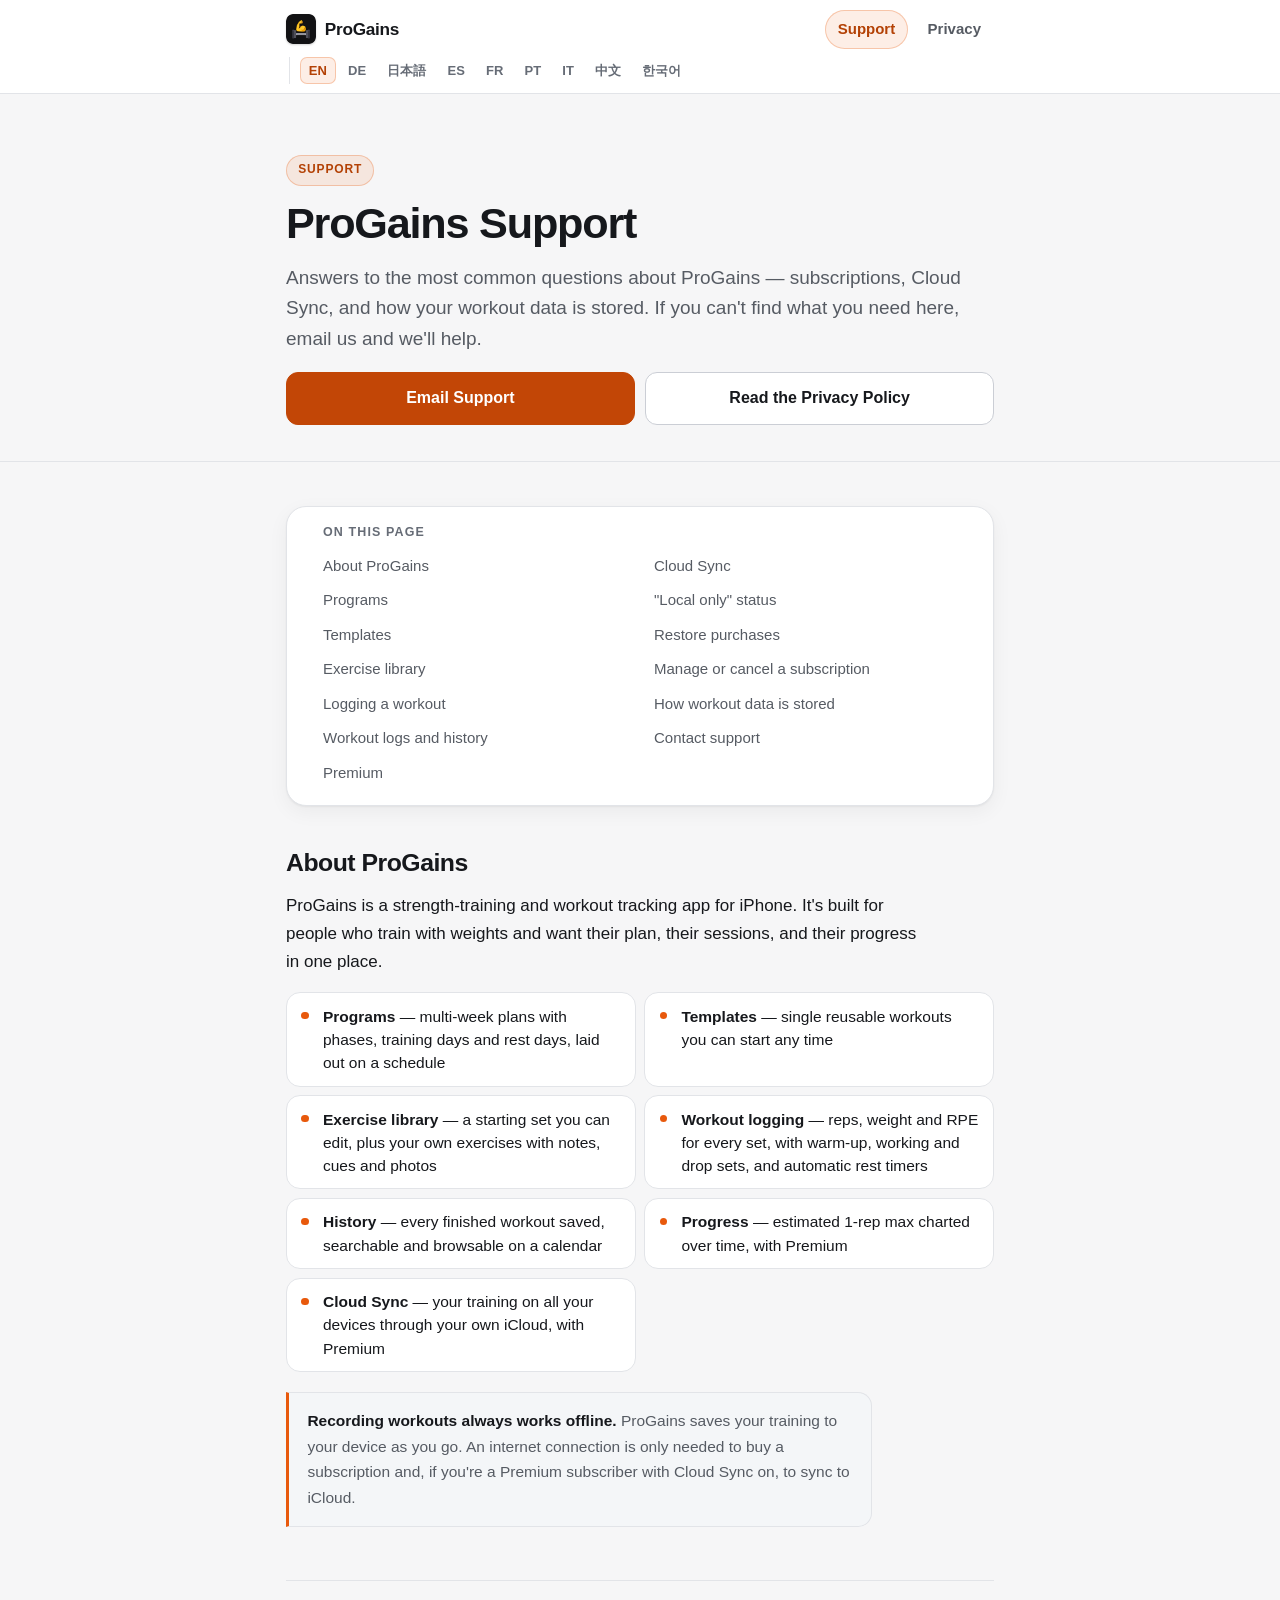
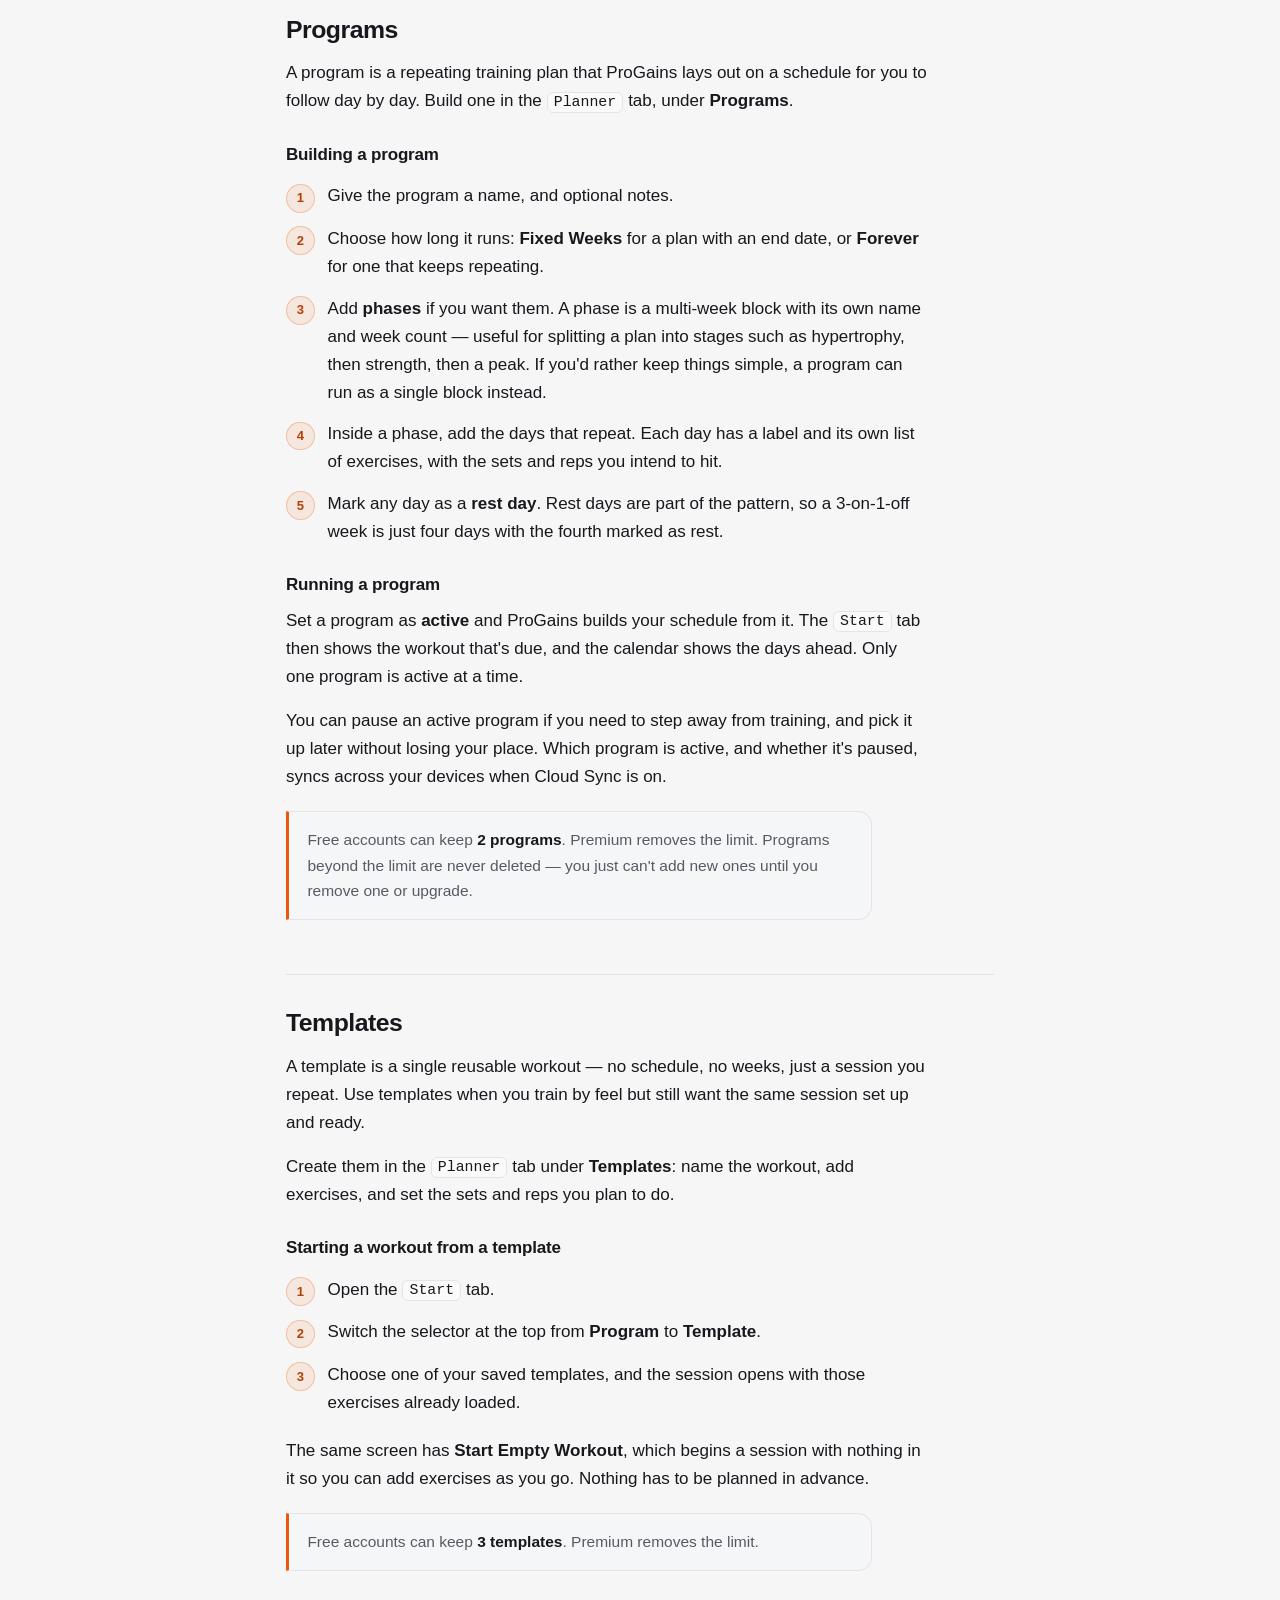
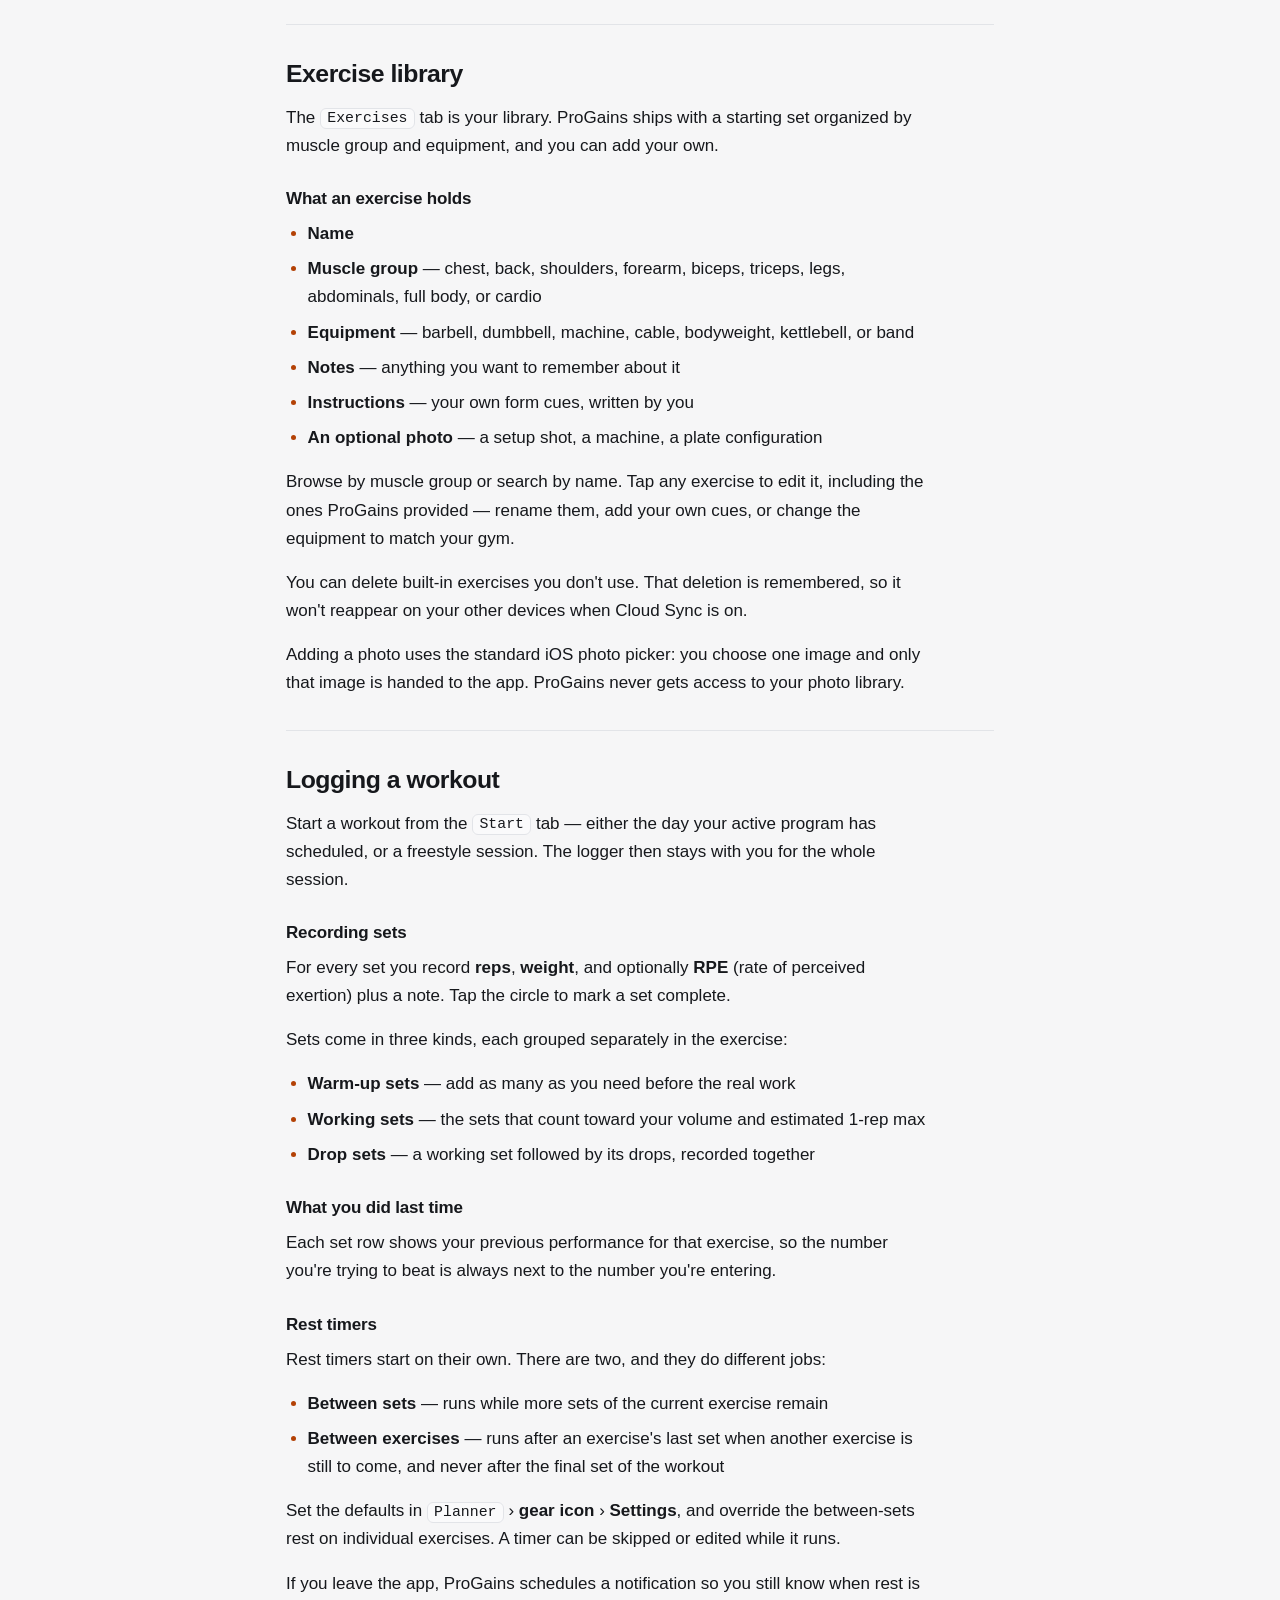
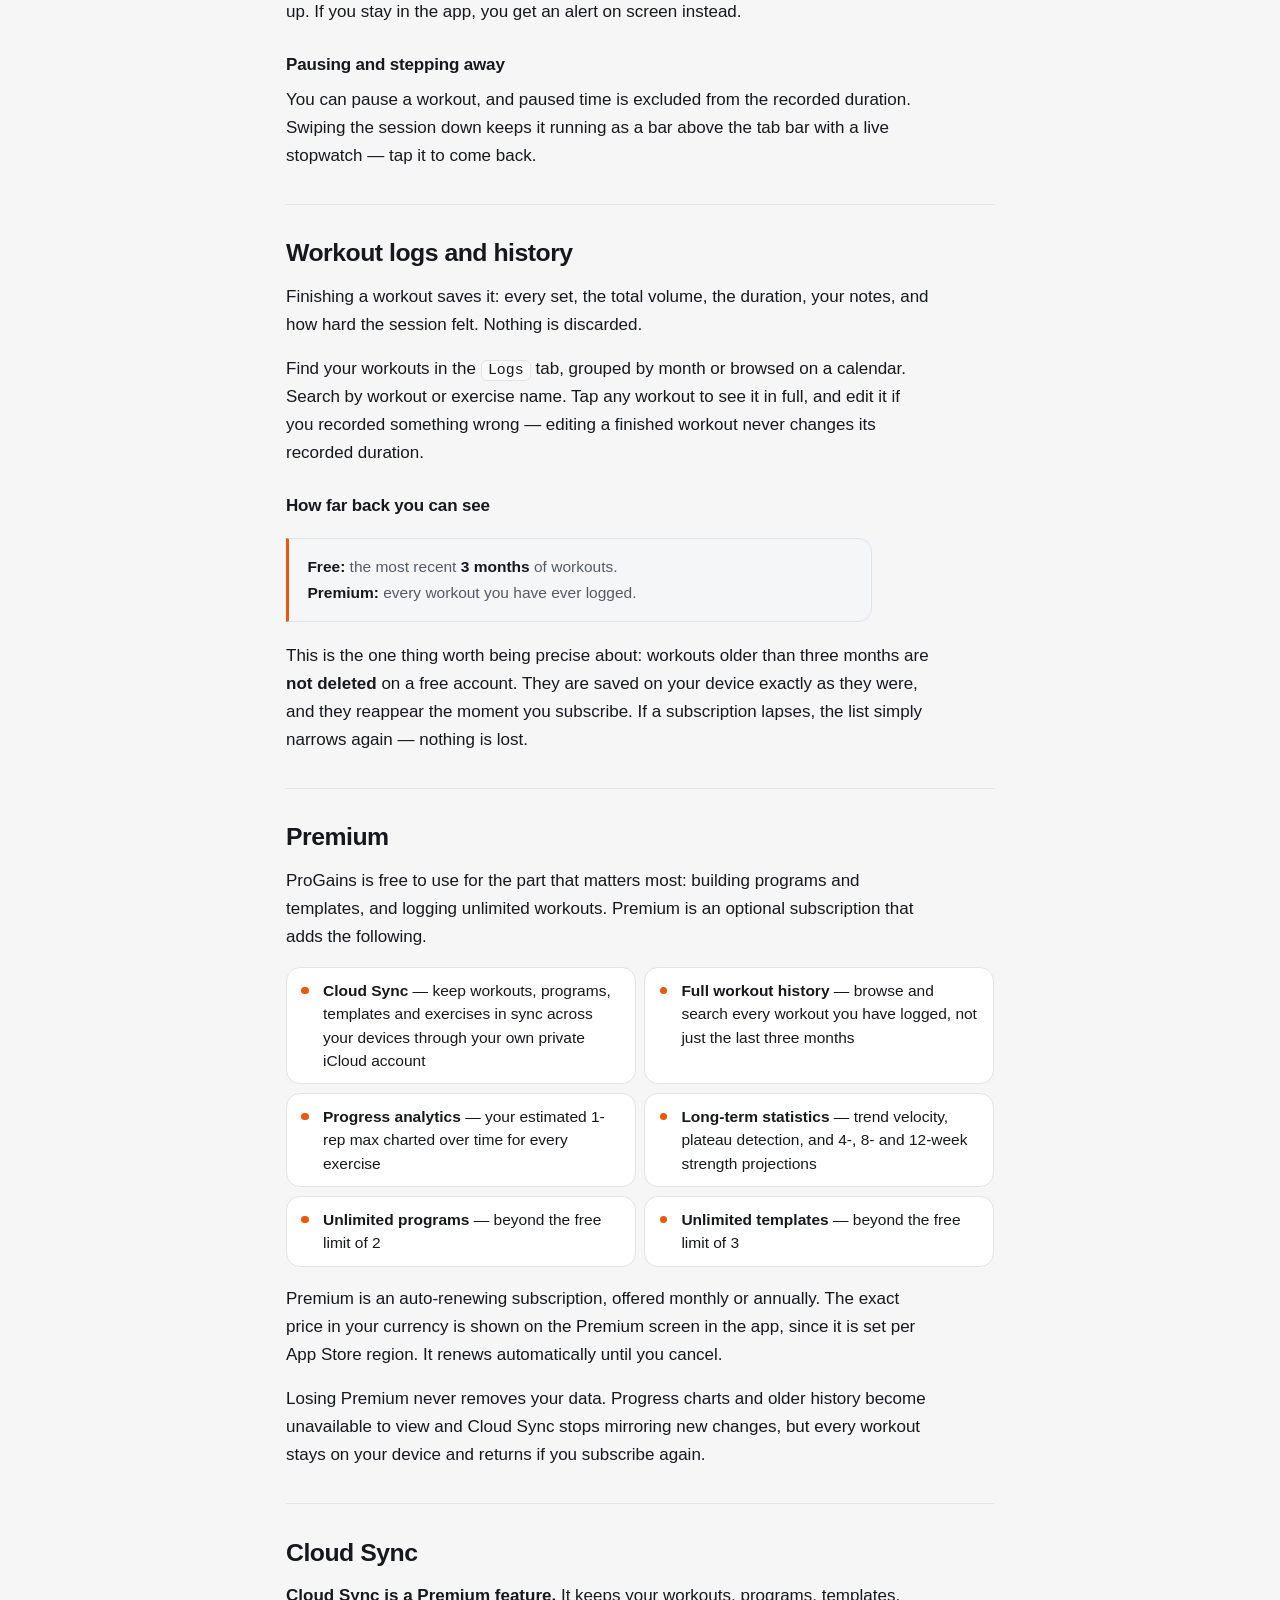
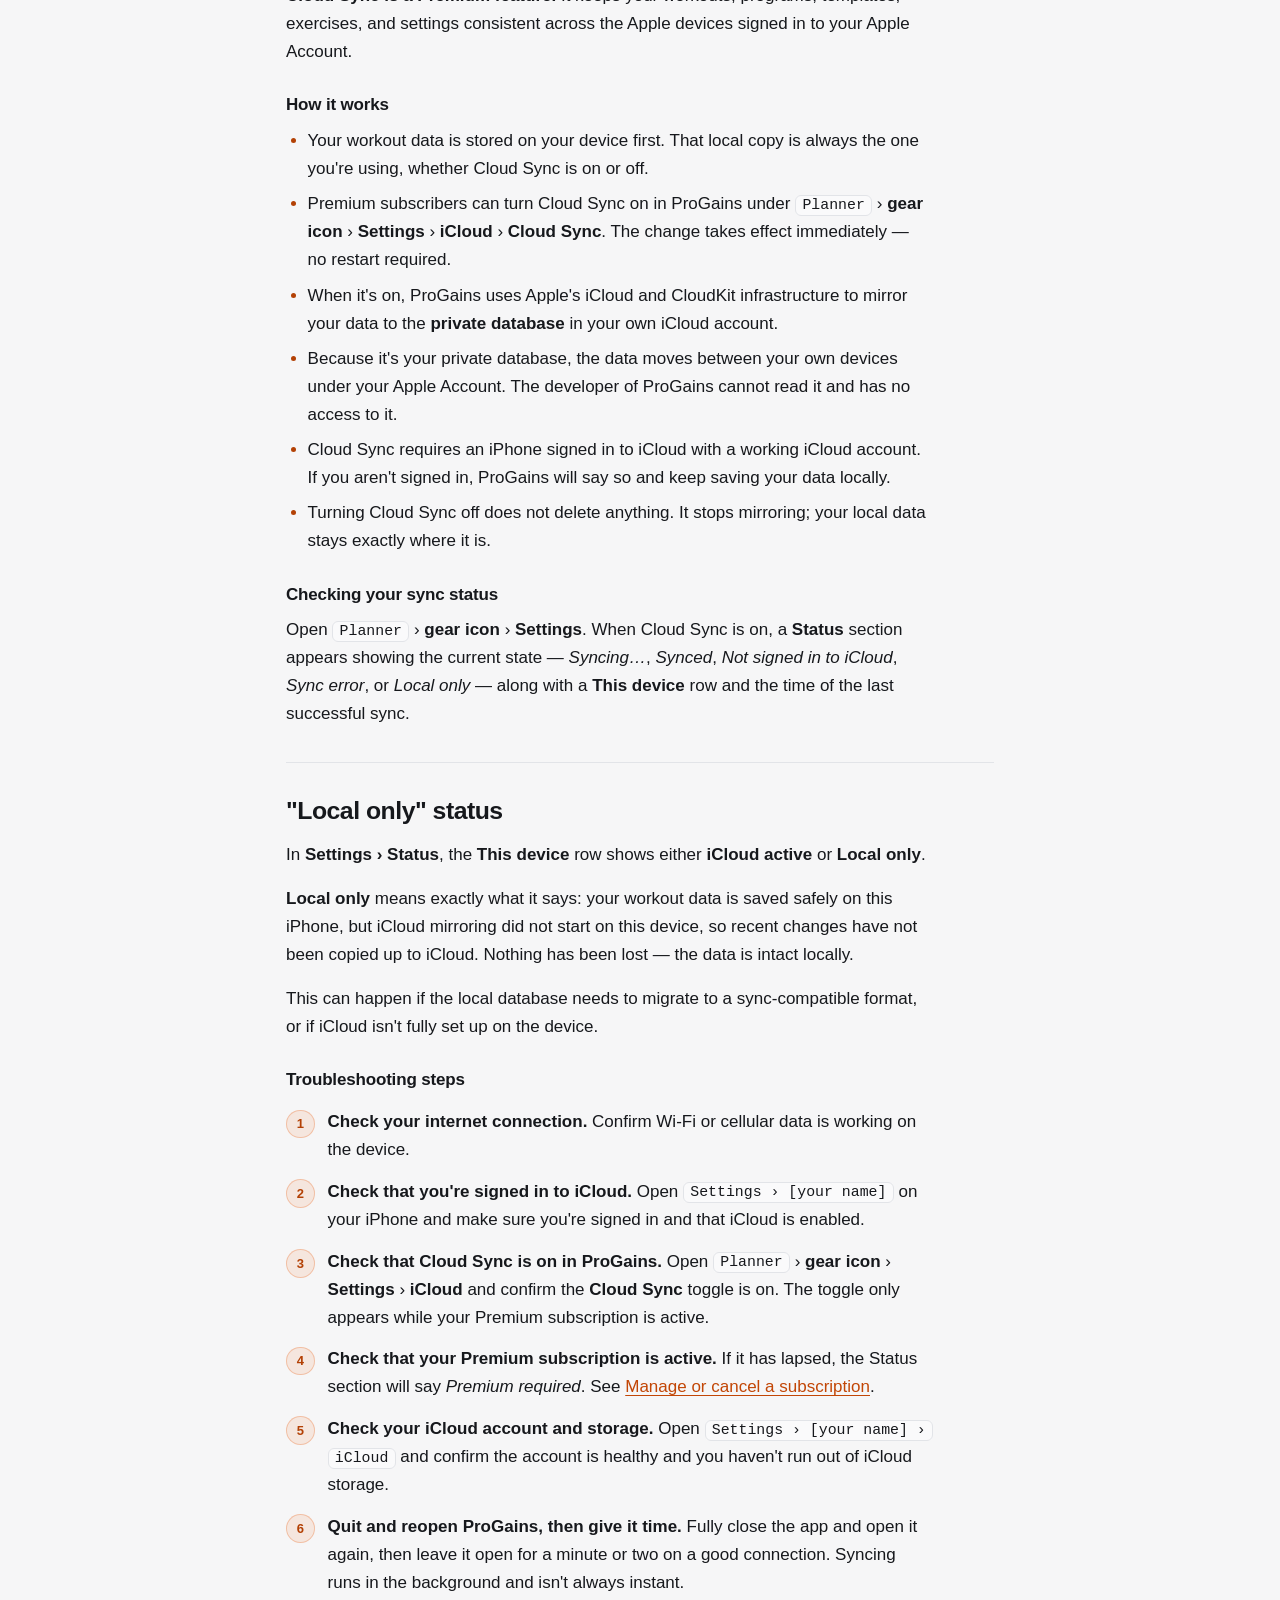
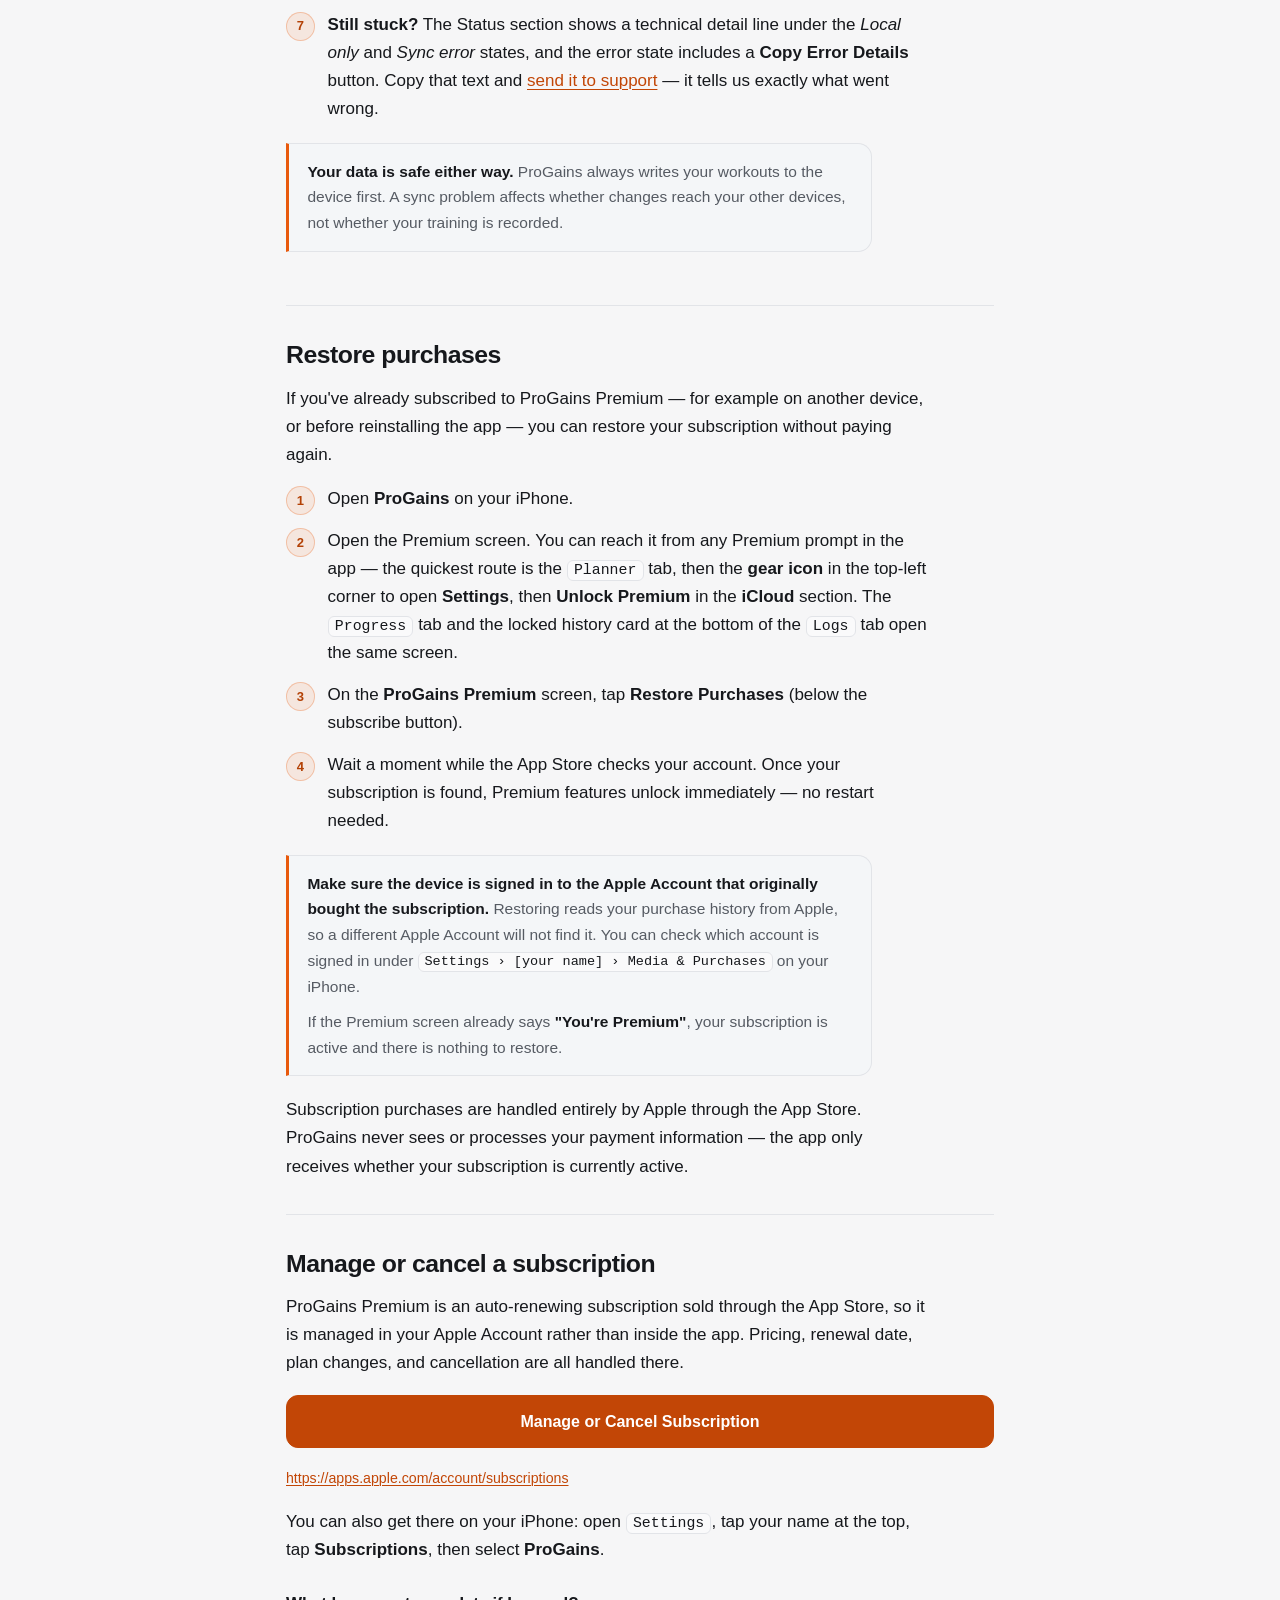
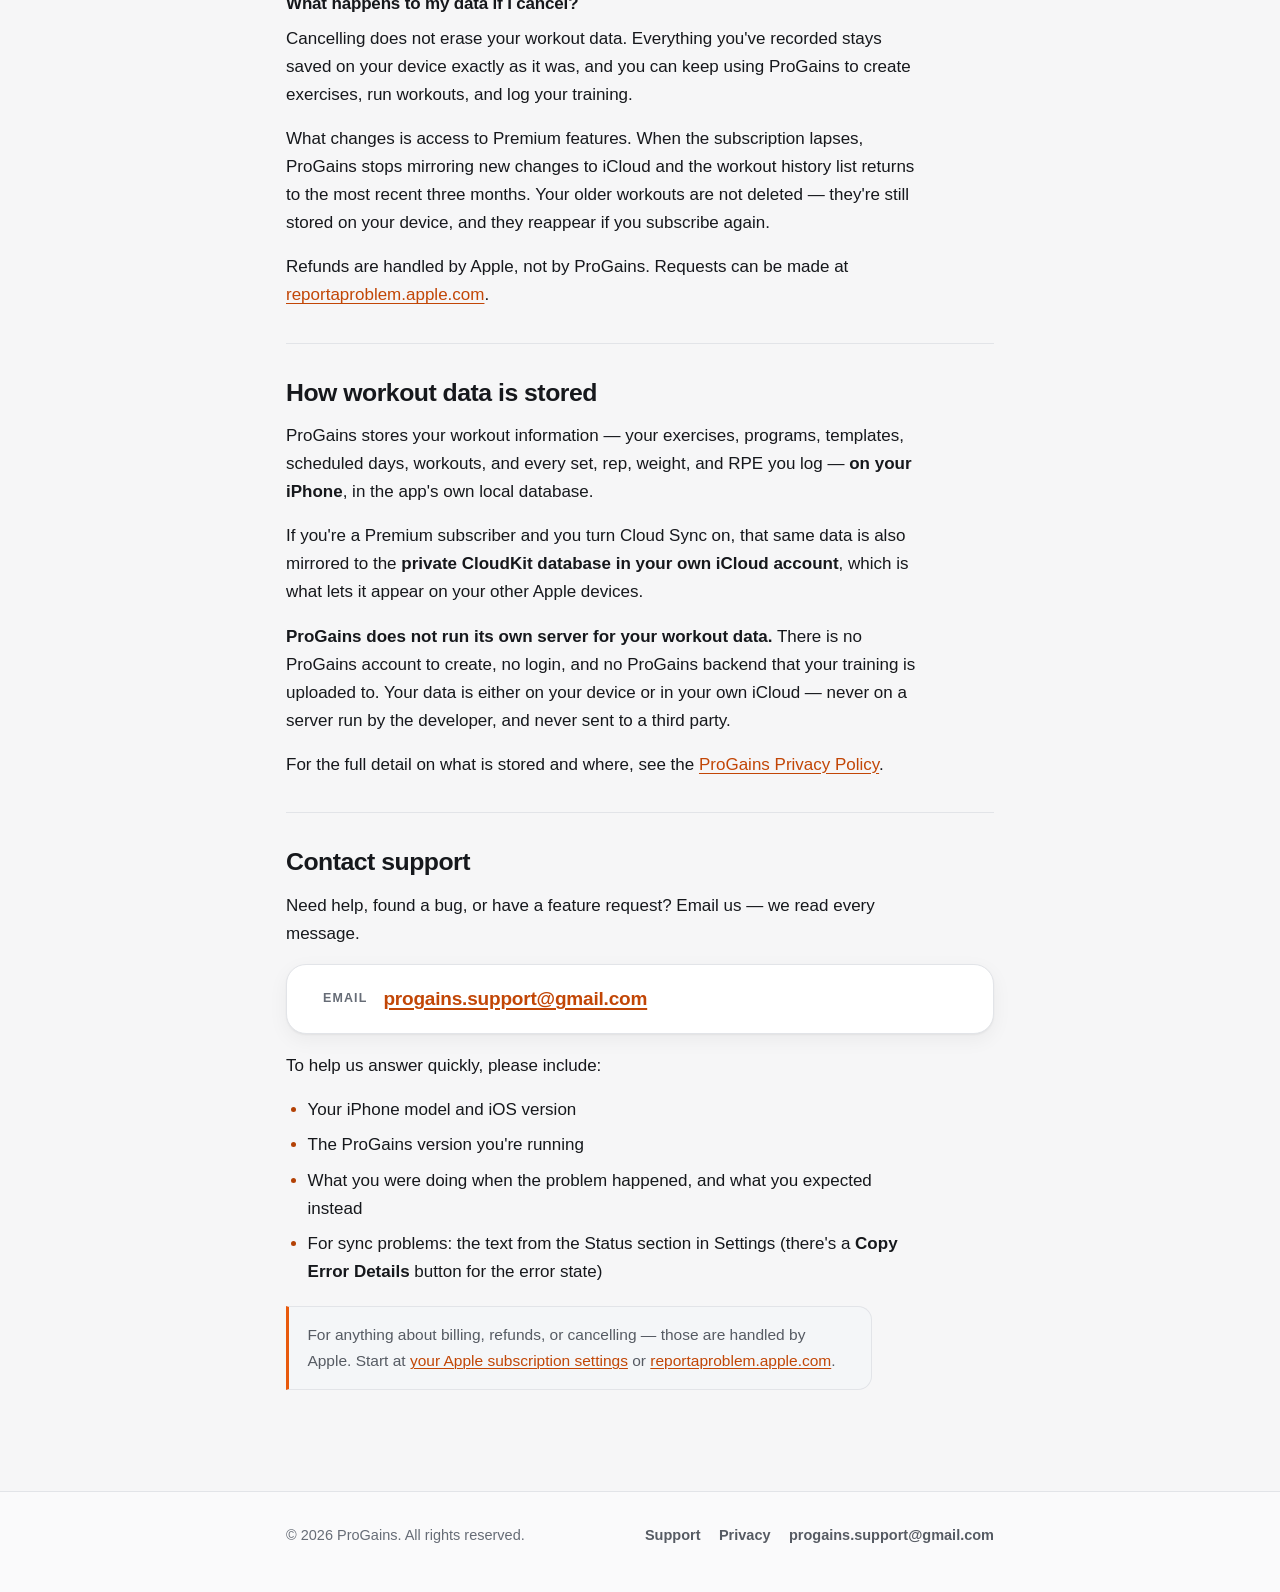
==== commit 8672d790: "editing logo text" ====
--- a/index.html
+++ b/index.html
@@ -3,14 +3,14 @@
 <head>
 <meta charset="utf-8">
 <meta name="viewport" content="width=device-width, initial-scale=1, viewport-fit=cover">
-<title>Progains Support</title>
-<meta name="description" content="Help and support for Progains, the strength-training and workout tracking app for iPhone. Restore purchases, manage your subscription, troubleshoot Cloud Sync, and contact support.">
+<title>ProGains Support</title>
+<meta name="description" content="Help and support for ProGains, the strength-training and workout tracking app for iPhone. Restore purchases, manage your subscription, troubleshoot Cloud Sync, and contact support.">
 <meta name="color-scheme" content="light dark">
 <meta name="theme-color" content="#F6F6F7" media="(prefers-color-scheme: light)">
 <meta name="theme-color" content="#0E1013" media="(prefers-color-scheme: dark)">
 <meta name="robots" content="index, follow">
 <meta property="og:type" content="website">
-<meta property="og:site_name" content="Progains">
+<meta property="og:site_name" content="ProGains">
 <meta property="og:locale" content="en_US">
 <meta property="og:locale:alternate" content="de_DE">
 <meta property="og:locale:alternate" content="ja_JP">
@@ -20,12 +20,12 @@
 <meta property="og:locale:alternate" content="it_IT">
 <meta property="og:locale:alternate" content="zh_CN">
 <meta property="og:locale:alternate" content="ko_KR">
-<meta property="og:title" content="Progains Support">
-<meta property="og:description" content="Help and support for Progains, the strength-training and workout tracking app for iPhone. Restore purchases, manage your subscription, troubleshoot Cloud Sync, and contact support.">
+<meta property="og:title" content="ProGains Support">
+<meta property="og:description" content="Help and support for ProGains, the strength-training and workout tracking app for iPhone. Restore purchases, manage your subscription, troubleshoot Cloud Sync, and contact support.">
 <meta property="og:image" content="assets/icon-512.png">
 <meta name="twitter:card" content="summary">
-<meta name="twitter:title" content="Progains Support">
-<meta name="twitter:description" content="Help and support for Progains, the strength-training and workout tracking app for iPhone. Restore purchases, manage your subscription, troubleshoot Cloud Sync, and contact support.">
+<meta name="twitter:title" content="ProGains Support">
+<meta name="twitter:description" content="Help and support for ProGains, the strength-training and workout tracking app for iPhone. Restore purchases, manage your subscription, troubleshoot Cloud Sync, and contact support.">
 <meta name="twitter:image" content="assets/icon-512.png">
 <link rel="icon" type="image/png" sizes="32x32" href="assets/icon-32.png">
 <link rel="icon" type="image/png" sizes="192x192" href="assets/icon-512.png">
@@ -35,7 +35,7 @@
 <body>
 <div class="i18n" id="en" lang="en">
 <header class="site-header"><div class="wrap">
-<a class="brand" href="#en" aria-label="Progains"><span class="brand-mark" aria-hidden="true"></span><span><span class="pro">Pro</span><span class="gains">Gains</span></span></a>
+<a class="brand" href="#en" aria-label="ProGains"><span class="brand-mark" aria-hidden="true"></span><span><span class="pro">Pro</span><span class="gains">Gains</span></span></a>
 <nav class="site-nav" aria-label="Primary">
 <a href="#en" aria-current="page">Support</a>
 <a href="privacy/index.html">Privacy</a>
@@ -44,13 +44,13 @@
 </div></header>
 <div class="hero"><div class="wrap">
 <p class="eyebrow">Support</p>
-<h1>Progains Support</h1>
-<p class="lede">Answers to the most common questions about Progains — subscriptions, Cloud Sync, and how your workout data is stored. If you can't find what you need here, email us and we'll help.</p>
-<div class="btn-row"><a class="btn btn-primary" href="mailto:Progains.support@gmail.com">Email Support</a><a class="btn btn-secondary" href="privacy/index.html#en">Read the Privacy Policy</a></div>
+<h1>ProGains Support</h1>
+<p class="lede">Answers to the most common questions about ProGains — subscriptions, Cloud Sync, and how your workout data is stored. If you can't find what you need here, email us and we'll help.</p>
+<div class="btn-row"><a class="btn btn-primary" href="mailto:progains.support@gmail.com">Email Support</a><a class="btn btn-secondary" href="privacy/index.html#en">Read the Privacy Policy</a></div>
 </div></div>
 <main id="main-en"><div class="wrap">
 <nav class="toc" aria-label="On this page"><h2>On this page</h2><ol>
-<li><a href="#about-en">About Progains</a></li>
+<li><a href="#about-en">About ProGains</a></li>
 <li><a href="#programs-en">Programs</a></li>
 <li><a href="#templates-en">Templates</a></li>
 <li><a href="#exercises-en">Exercise library</a></li>
@@ -64,7 +64,7 @@
 <li><a href="#storage-en">How workout data is stored</a></li>
 <li><a href="#contact-en">Contact support</a></li>
 </ol></nav>
-<section id="about-en"><h2>About Progains</h2><p>Progains is a strength-training and workout tracking app for iPhone. It's built for people who train with weights and want their plan, their sessions, and their progress in one place.</p>
+<section id="about-en"><h2>About ProGains</h2><p>ProGains is a strength-training and workout tracking app for iPhone. It's built for people who train with weights and want their plan, their sessions, and their progress in one place.</p>
 <ul class="features">
 <li><strong>Programs</strong> &mdash; multi-week plans with phases, training days and rest days, laid out on a schedule</li>
 <li><strong>Templates</strong> &mdash; single reusable workouts you can start any time</li>
@@ -75,9 +75,9 @@
 <li><strong>Cloud Sync</strong> &mdash; your training on all your devices through your own iCloud, with Premium</li>
 </ul>
 <div class="note">
-<p><strong>Recording workouts always works offline.</strong> Progains saves your training to your device as you go. An internet connection is only needed to buy a subscription and, if you're a Premium subscriber with Cloud Sync on, to sync to iCloud.</p>
-</div></section>
-<section id="programs-en"><h2>Programs</h2><p>A program is a repeating training plan that Progains lays out on a schedule for you to follow day by day. Build one in the <span class="path">Planner</span> tab, under <strong>Programs</strong>.</p>
+<p><strong>Recording workouts always works offline.</strong> ProGains saves your training to your device as you go. An internet connection is only needed to buy a subscription and, if you're a Premium subscriber with Cloud Sync on, to sync to iCloud.</p>
+</div></section>
+<section id="programs-en"><h2>Programs</h2><p>A program is a repeating training plan that ProGains lays out on a schedule for you to follow day by day. Build one in the <span class="path">Planner</span> tab, under <strong>Programs</strong>.</p>
 <h3>Building a program</h3>
 <ol class="steps">
 <li>Give the program a name, and optional notes.</li>
@@ -87,7 +87,7 @@
 <li>Mark any day as a <strong>rest day</strong>. Rest days are part of the pattern, so a 3-on-1-off week is just four days with the fourth marked as rest.</li>
 </ol>
 <h3>Running a program</h3>
-<p>Set a program as <strong>active</strong> and Progains builds your schedule from it. The <span class="path">Start</span> tab then shows the workout that's due, and the calendar shows the days ahead. Only one program is active at a time.</p>
+<p>Set a program as <strong>active</strong> and ProGains builds your schedule from it. The <span class="path">Start</span> tab then shows the workout that's due, and the calendar shows the days ahead. Only one program is active at a time.</p>
 <p>You can pause an active program if you need to step away from training, and pick it up later without losing your place. Which program is active, and whether it's paused, syncs across your devices when Cloud Sync is on.</p>
 <div class="note"><p>Free accounts can keep <strong>2 programs</strong>. Premium removes the limit. Programs beyond the limit are never deleted &mdash; you just can't add new ones until you remove one or upgrade.</p></div></section>
 <section id="templates-en"><h2>Templates</h2><p>A template is a single reusable workout &mdash; no schedule, no weeks, just a session you repeat. Use templates when you train by feel but still want the same session set up and ready.</p>
@@ -100,7 +100,7 @@
 </ol>
 <p>The same screen has <strong>Start Empty Workout</strong>, which begins a session with nothing in it so you can add exercises as you go. Nothing has to be planned in advance.</p>
 <div class="note"><p>Free accounts can keep <strong>3 templates</strong>. Premium removes the limit.</p></div></section>
-<section id="exercises-en"><h2>Exercise library</h2><p>The <span class="path">Exercises</span> tab is your library. Progains ships with a starting set organized by muscle group and equipment, and you can add your own.</p>
+<section id="exercises-en"><h2>Exercise library</h2><p>The <span class="path">Exercises</span> tab is your library. ProGains ships with a starting set organized by muscle group and equipment, and you can add your own.</p>
 <h3>What an exercise holds</h3>
 <ul>
 <li><strong>Name</strong></li>
@@ -110,9 +110,9 @@
 <li><strong>Instructions</strong> &mdash; your own form cues, written by you</li>
 <li><strong>An optional photo</strong> &mdash; a setup shot, a machine, a plate configuration</li>
 </ul>
-<p>Browse by muscle group or search by name. Tap any exercise to edit it, including the ones Progains provided &mdash; rename them, add your own cues, or change the equipment to match your gym.</p>
+<p>Browse by muscle group or search by name. Tap any exercise to edit it, including the ones ProGains provided &mdash; rename them, add your own cues, or change the equipment to match your gym.</p>
 <p>You can delete built-in exercises you don't use. That deletion is remembered, so it won't reappear on your other devices when Cloud Sync is on.</p>
-<p>Adding a photo uses the standard iOS photo picker: you choose one image and only that image is handed to the app. Progains never gets access to your photo library.</p></section>
+<p>Adding a photo uses the standard iOS photo picker: you choose one image and only that image is handed to the app. ProGains never gets access to your photo library.</p></section>
 <section id="logging-en"><h2>Logging a workout</h2><p>Start a workout from the <span class="path">Start</span> tab &mdash; either the day your active program has scheduled, or a freestyle session. The logger then stays with you for the whole session.</p>
 <h3>Recording sets</h3>
 <p>For every set you record <strong>reps</strong>, <strong>weight</strong>, and optionally <strong>RPE</strong> (rate of perceived exertion) plus a note. Tap the circle to mark a set complete.</p>
@@ -131,7 +131,7 @@
 <li><strong>Between exercises</strong> &mdash; runs after an exercise's last set when another exercise is still to come, and never after the final set of the workout</li>
 </ul>
 <p>Set the defaults in <span class="path">Planner</span> &rsaquo; <strong>gear icon</strong> &rsaquo; <strong>Settings</strong>, and override the between-sets rest on individual exercises. A timer can be skipped or edited while it runs.</p>
-<p>If you leave the app, Progains schedules a notification so you still know when rest is up. If you stay in the app, you get an alert on screen instead.</p>
+<p>If you leave the app, ProGains schedules a notification so you still know when rest is up. If you stay in the app, you get an alert on screen instead.</p>
 <h3>Pausing and stepping away</h3>
 <p>You can pause a workout, and paused time is excluded from the recorded duration. Swiping the session down keeps it running as a bar above the tab bar with a live stopwatch &mdash; tap it to come back.</p></section>
 <section id="history-en"><h2>Workout logs and history</h2><p>Finishing a workout saves it: every set, the total volume, the duration, your notes, and how hard the session felt. Nothing is discarded.</p>
@@ -140,7 +140,7 @@
 <div class="note"><p><strong>Free:</strong> the most recent <strong>3 months</strong> of workouts.<br>
 <strong>Premium:</strong> every workout you have ever logged.</p></div>
 <p>This is the one thing worth being precise about: workouts older than three months are <strong>not deleted</strong> on a free account. They are saved on your device exactly as they were, and they reappear the moment you subscribe. If a subscription lapses, the list simply narrows again &mdash; nothing is lost.</p></section>
-<section id="premium-en"><h2>Premium</h2><p>Progains is free to use for the part that matters most: building programs and templates, and logging unlimited workouts. Premium is an optional subscription that adds the following.</p>
+<section id="premium-en"><h2>Premium</h2><p>ProGains is free to use for the part that matters most: building programs and templates, and logging unlimited workouts. Premium is an optional subscription that adds the following.</p>
 <ul class="features">
 <li><strong>Cloud Sync</strong> &mdash; keep workouts, programs, templates and exercises in sync across your devices through your own private iCloud account</li>
 <li><strong>Full workout history</strong> &mdash; browse and search every workout you have logged, not just the last three months</li>
@@ -155,10 +155,10 @@
 <h3>How it works</h3>
 <ul>
 <li>Your workout data is stored on your device first. That local copy is always the one you're using, whether Cloud Sync is on or off.</li>
-<li>Premium subscribers can turn Cloud Sync on in Progains under <span class="path">Planner</span> › <strong>gear icon</strong> › <strong>Settings</strong> › <strong>iCloud</strong> › <strong>Cloud Sync</strong>. The change takes effect immediately — no restart required.</li>
-<li>When it's on, Progains uses Apple's iCloud and CloudKit infrastructure to mirror your data to the <strong>private database</strong> in your own iCloud account.</li>
-<li>Because it's your private database, the data moves between your own devices under your Apple Account. The developer of Progains cannot read it and has no access to it.</li>
-<li>Cloud Sync requires an iPhone signed in to iCloud with a working iCloud account. If you aren't signed in, Progains will say so and keep saving your data locally.</li>
+<li>Premium subscribers can turn Cloud Sync on in ProGains under <span class="path">Planner</span> › <strong>gear icon</strong> › <strong>Settings</strong> › <strong>iCloud</strong> › <strong>Cloud Sync</strong>. The change takes effect immediately — no restart required.</li>
+<li>When it's on, ProGains uses Apple's iCloud and CloudKit infrastructure to mirror your data to the <strong>private database</strong> in your own iCloud account.</li>
+<li>Because it's your private database, the data moves between your own devices under your Apple Account. The developer of ProGains cannot read it and has no access to it.</li>
+<li>Cloud Sync requires an iPhone signed in to iCloud with a working iCloud account. If you aren't signed in, ProGains will say so and keep saving your data locally.</li>
 <li>Turning Cloud Sync off does not delete anything. It stops mirroring; your local data stays exactly where it is.</li>
 </ul>
 <h3>Checking your sync status</h3>
@@ -170,50 +170,50 @@
 <ol class="steps">
 <li><strong>Check your internet connection.</strong> Confirm Wi-Fi or cellular data is working on the device.</li>
 <li><strong>Check that you're signed in to iCloud.</strong> Open <span class="path">Settings › [your name]</span> on your iPhone and make sure you're signed in and that iCloud is enabled.</li>
-<li><strong>Check that Cloud Sync is on in Progains.</strong> Open <span class="path">Planner</span> › <strong>gear icon</strong> › <strong>Settings</strong> › <strong>iCloud</strong> and confirm the <strong>Cloud Sync</strong> toggle is on. The toggle only appears while your Premium subscription is active.</li>
+<li><strong>Check that Cloud Sync is on in ProGains.</strong> Open <span class="path">Planner</span> › <strong>gear icon</strong> › <strong>Settings</strong> › <strong>iCloud</strong> and confirm the <strong>Cloud Sync</strong> toggle is on. The toggle only appears while your Premium subscription is active.</li>
 <li><strong>Check that your Premium subscription is active.</strong> If it has lapsed, the Status section will say <em>Premium required</em>. See <a href="#subscription-en">Manage or cancel a subscription</a>.</li>
 <li><strong>Check your iCloud account and storage.</strong> Open <span class="path">Settings › [your name] › iCloud</span> and confirm the account is healthy and you haven't run out of iCloud storage.</li>
-<li><strong>Quit and reopen Progains, then give it time.</strong> Fully close the app and open it again, then leave it open for a minute or two on a good connection. Syncing runs in the background and isn't always instant.</li>
+<li><strong>Quit and reopen ProGains, then give it time.</strong> Fully close the app and open it again, then leave it open for a minute or two on a good connection. Syncing runs in the background and isn't always instant.</li>
 <li><strong>Still stuck?</strong> The Status section shows a technical detail line under the <em>Local only</em> and <em>Sync error</em> states, and the error state includes a <strong>Copy Error Details</strong> button. Copy that text and <a href="#contact-en">send it to support</a> — it tells us exactly what went wrong.</li>
 </ol>
 <div class="note">
-<p><strong>Your data is safe either way.</strong> Progains always writes your workouts to the device first. A sync problem affects whether changes reach your other devices, not whether your training is recorded.</p>
-</div></section>
-<section id="restore-en"><h2>Restore purchases</h2><p>If you've already subscribed to Progains Premium — for example on another device, or before reinstalling the app — you can restore your subscription without paying again.</p>
-<ol class="steps">
-<li>Open <strong>Progains</strong> on your iPhone.</li>
+<p><strong>Your data is safe either way.</strong> ProGains always writes your workouts to the device first. A sync problem affects whether changes reach your other devices, not whether your training is recorded.</p>
+</div></section>
+<section id="restore-en"><h2>Restore purchases</h2><p>If you've already subscribed to ProGains Premium — for example on another device, or before reinstalling the app — you can restore your subscription without paying again.</p>
+<ol class="steps">
+<li>Open <strong>ProGains</strong> on your iPhone.</li>
 <li>Open the Premium screen. You can reach it from any Premium prompt in the app — the quickest route is the <span class="path">Planner</span> tab, then the <strong>gear icon</strong> in the top-left corner to open <strong>Settings</strong>, then <strong>Unlock Premium</strong> in the <strong>iCloud</strong> section. The <span class="path">Progress</span> tab and the locked history card at the bottom of the <span class="path">Logs</span> tab open the same screen.</li>
-<li>On the <strong>Progains Premium</strong> screen, tap <strong>Restore Purchases</strong> (below the subscribe button).</li>
+<li>On the <strong>ProGains Premium</strong> screen, tap <strong>Restore Purchases</strong> (below the subscribe button).</li>
 <li>Wait a moment while the App Store checks your account. Once your subscription is found, Premium features unlock immediately — no restart needed.</li>
 </ol>
 <div class="note">
 <p><strong>Make sure the device is signed in to the Apple Account that originally bought the subscription.</strong> Restoring reads your purchase history from Apple, so a different Apple Account will not find it. You can check which account is signed in under <span class="path">Settings › [your name] › Media &amp; Purchases</span> on your iPhone.</p>
 <p>If the Premium screen already says <strong>"You're Premium"</strong>, your subscription is active and there is nothing to restore.</p>
 </div>
-<p>Subscription purchases are handled entirely by Apple through the App Store. Progains never sees or processes your payment information — the app only receives whether your subscription is currently active.</p></section>
-<section id="subscription-en"><h2>Manage or cancel a subscription</h2><p>Progains Premium is an auto-renewing subscription sold through the App Store, so it is managed in your Apple Account rather than inside the app. Pricing, renewal date, plan changes, and cancellation are all handled there.</p>
+<p>Subscription purchases are handled entirely by Apple through the App Store. ProGains never sees or processes your payment information — the app only receives whether your subscription is currently active.</p></section>
+<section id="subscription-en"><h2>Manage or cancel a subscription</h2><p>ProGains Premium is an auto-renewing subscription sold through the App Store, so it is managed in your Apple Account rather than inside the app. Pricing, renewal date, plan changes, and cancellation are all handled there.</p>
 <div class="btn-row">
 <a class="btn btn-primary" href="https://apps.apple.com/account/subscriptions">Manage or Cancel Subscription</a>
 </div>
 <p style="margin-top:1rem"><small><a href="https://apps.apple.com/account/subscriptions">https://apps.apple.com/account/subscriptions</a></small></p>
-<p>You can also get there on your iPhone: open <span class="path">Settings</span>, tap your name at the top, tap <strong>Subscriptions</strong>, then select <strong>Progains</strong>.</p>
+<p>You can also get there on your iPhone: open <span class="path">Settings</span>, tap your name at the top, tap <strong>Subscriptions</strong>, then select <strong>ProGains</strong>.</p>
 <h3>What happens to my data if I cancel?</h3>
-<p>Cancelling does not erase your workout data. Everything you've recorded stays saved on your device exactly as it was, and you can keep using Progains to create exercises, run workouts, and log your training.</p>
-<p>What changes is access to Premium features. When the subscription lapses, Progains stops mirroring new changes to iCloud and the workout history list returns to the most recent three months. Your older workouts are not deleted — they're still stored on your device, and they reappear if you subscribe again.</p>
-<p>Refunds are handled by Apple, not by Progains. Requests can be made at <a href="https://reportaproblem.apple.com">reportaproblem.apple.com</a>.</p></section>
-<section id="storage-en"><h2>How workout data is stored</h2><p>Progains stores your workout information — your exercises, programs, templates, scheduled days, workouts, and every set, rep, weight, and RPE you log — <strong>on your iPhone</strong>, in the app's own local database.</p>
+<p>Cancelling does not erase your workout data. Everything you've recorded stays saved on your device exactly as it was, and you can keep using ProGains to create exercises, run workouts, and log your training.</p>
+<p>What changes is access to Premium features. When the subscription lapses, ProGains stops mirroring new changes to iCloud and the workout history list returns to the most recent three months. Your older workouts are not deleted — they're still stored on your device, and they reappear if you subscribe again.</p>
+<p>Refunds are handled by Apple, not by ProGains. Requests can be made at <a href="https://reportaproblem.apple.com">reportaproblem.apple.com</a>.</p></section>
+<section id="storage-en"><h2>How workout data is stored</h2><p>ProGains stores your workout information — your exercises, programs, templates, scheduled days, workouts, and every set, rep, weight, and RPE you log — <strong>on your iPhone</strong>, in the app's own local database.</p>
 <p>If you're a Premium subscriber and you turn Cloud Sync on, that same data is also mirrored to the <strong>private CloudKit database in your own iCloud account</strong>, which is what lets it appear on your other Apple devices.</p>
-<p><strong>Progains does not run its own server for your workout data.</strong> There is no Progains account to create, no login, and no Progains backend that your training is uploaded to. Your data is either on your device or in your own iCloud — never on a server run by the developer, and never sent to a third party.</p>
-<p>For the full detail on what is stored and where, see the <a href="privacy/index.html#en">Progains Privacy Policy</a>.</p></section>
+<p><strong>ProGains does not run its own server for your workout data.</strong> There is no ProGains account to create, no login, and no ProGains backend that your training is uploaded to. Your data is either on your device or in your own iCloud — never on a server run by the developer, and never sent to a third party.</p>
+<p>For the full detail on what is stored and where, see the <a href="privacy/index.html#en">ProGains Privacy Policy</a>.</p></section>
 <section id="contact-en"><h2>Contact support</h2><p>Need help, found a bug, or have a feature request? Email us — we read every message.</p>
 <div class="contact">
 <span class="label">Email</span>
-<a class="email" href="mailto:Progains.support@gmail.com">Progains.support@gmail.com</a>
+<a class="email" href="mailto:progains.support@gmail.com">progains.support@gmail.com</a>
 </div>
 <p style="margin-top:1.15rem">To help us answer quickly, please include:</p>
 <ul>
 <li>Your iPhone model and iOS version</li>
-<li>The Progains version you're running</li>
+<li>The ProGains version you're running</li>
 <li>What you were doing when the problem happened, and what you expected instead</li>
 <li>For sync problems: the text from the Status section in Settings (there's a <strong>Copy Error Details</strong> button for the error state)</li>
 </ul>
@@ -222,13 +222,13 @@
 </div></section>
 </div></main>
 <footer class="site-footer"><div class="wrap">
-<p>&copy; 2026 Progains. All rights reserved.</p>
-<nav class="footer-nav" aria-label="Footer"><a href="#en">Support</a><a href="privacy/index.html#en">Privacy</a><a href="mailto:Progains.support@gmail.com">Progains.support@gmail.com</a></nav>
+<p>&copy; 2026 ProGains. All rights reserved.</p>
+<nav class="footer-nav" aria-label="Footer"><a href="#en">Support</a><a href="privacy/index.html#en">Privacy</a><a href="mailto:progains.support@gmail.com">progains.support@gmail.com</a></nav>
 </div></footer>
 </div>
 <div class="i18n" id="de" lang="de">
 <header class="site-header"><div class="wrap">
-<a class="brand" href="#de" aria-label="Progains"><span class="brand-mark" aria-hidden="true"></span><span><span class="pro">Pro</span><span class="gains">Gains</span></span></a>
+<a class="brand" href="#de" aria-label="ProGains"><span class="brand-mark" aria-hidden="true"></span><span><span class="pro">Pro</span><span class="gains">Gains</span></span></a>
 <nav class="site-nav" aria-label="Hauptnavigation">
 <a href="#de" aria-current="page">Unterstützung</a>
 <a href="privacy/index.html#de">Datenschutz</a>
@@ -237,13 +237,13 @@
 </div></header>
 <div class="hero"><div class="wrap">
 <p class="eyebrow">Unterstützung</p>
-<h1>Progains Unterstützung</h1>
-<p class="lede">Antworten auf die häufigsten Fragen zu Progains – Abos, Cloud-Sync und wie deine Trainingsdaten gespeichert werden. Wenn du hier nicht findest, was du brauchst, schreib uns eine E-Mail. Wir helfen dir.</p>
-<div class="btn-row"><a class="btn btn-primary" href="mailto:Progains.support@gmail.com">E-Mail an den Unterstützung</a><a class="btn btn-secondary" href="privacy/index.html#de">Datenschutzerklärung lesen</a></div>
+<h1>ProGains Unterstützung</h1>
+<p class="lede">Antworten auf die häufigsten Fragen zu ProGains – Abos, Cloud-Sync und wie deine Trainingsdaten gespeichert werden. Wenn du hier nicht findest, was du brauchst, schreib uns eine E-Mail. Wir helfen dir.</p>
+<div class="btn-row"><a class="btn btn-primary" href="mailto:progains.support@gmail.com">E-Mail an den Unterstützung</a><a class="btn btn-secondary" href="privacy/index.html#de">Datenschutzerklärung lesen</a></div>
 </div></div>
 <main id="main-de"><div class="wrap">
 <nav class="toc" aria-label="Auf dieser Seite"><h2>Auf dieser Seite</h2><ol>
-<li><a href="#about-de">Über Progains</a></li>
+<li><a href="#about-de">Über ProGains</a></li>
 <li><a href="#programs-de">Programme</a></li>
 <li><a href="#templates-de">Vorlagen</a></li>
 <li><a href="#exercises-de">Übungsbibliothek</a></li>
@@ -257,7 +257,7 @@
 <li><a href="#storage-de">Wie Trainingsdaten gespeichert werden</a></li>
 <li><a href="#contact-de">Support kontaktieren</a></li>
 </ol></nav>
-<section id="about-de"><h2>Über Progains</h2><p>Progains ist eine iPhone-App für Krafttraining und Trainingsaufzeichnung. Sie ist für alle gemacht, die mit Gewichten trainieren und ihren Plan, ihre Einheiten und ihren Fortschritt an einem Ort haben wollen.</p>
+<section id="about-de"><h2>Über ProGains</h2><p>ProGains ist eine iPhone-App für Krafttraining und Trainingsaufzeichnung. Sie ist für alle gemacht, die mit Gewichten trainieren und ihren Plan, ihre Einheiten und ihren Fortschritt an einem Ort haben wollen.</p>
 <ul class="features">
 <li><strong>Programme</strong> &mdash; mehrwöchige Pläne mit Phasen, Trainings- und Ruhetagen, fertig als Zeitplan angelegt</li>
 <li><strong>Vorlagen</strong> &mdash; einzelne, wiederverwendbare Trainings, die du jederzeit starten kannst</li>
@@ -268,9 +268,9 @@
 <li><strong>Cloud-Sync</strong> &mdash; dein Training auf allen deinen Geräten über deine eigene iCloud, mit Premium</li>
 </ul>
 <div class="note">
-<p><strong>Trainings aufzeichnen funktioniert immer offline.</strong> Progains speichert dein Training währenddessen direkt auf deinem Gerät. Eine Internetverbindung brauchst du nur, um ein Abo zu kaufen und, wenn du Premium hast und Cloud-Sync eingeschaltet ist, um mit iCloud zu synchronisieren.</p>
-</div></section>
-<section id="programs-de"><h2>Programme</h2><p>Ein Programm ist ein wiederkehrender Trainingsplan, den Progains als Zeitplan für dich anlegt, damit du ihm Tag für Tag folgen kannst. Erstelle eins im Tab <span class="path">Planer</span> unter <strong>Programme</strong>.</p>
+<p><strong>Trainings aufzeichnen funktioniert immer offline.</strong> ProGains speichert dein Training währenddessen direkt auf deinem Gerät. Eine Internetverbindung brauchst du nur, um ein Abo zu kaufen und, wenn du Premium hast und Cloud-Sync eingeschaltet ist, um mit iCloud zu synchronisieren.</p>
+</div></section>
+<section id="programs-de"><h2>Programme</h2><p>Ein Programm ist ein wiederkehrender Trainingsplan, den ProGains als Zeitplan für dich anlegt, damit du ihm Tag für Tag folgen kannst. Erstelle eins im Tab <span class="path">Planer</span> unter <strong>Programme</strong>.</p>
 <h3>Ein Programm erstellen</h3>
 <ol class="steps">
 <li>Gib dem Programm einen Namen und optional Notizen.</li>
@@ -280,7 +280,7 @@
 <li>Markiere jeden beliebigen Tag als <strong>Ruhetag</strong>. Ruhetage gehören zum Muster: Eine Woche mit 3 Trainingstagen und 1 freien Tag sind einfach vier Tage, bei denen der vierte als Ruhetag markiert ist.</li>
 </ol>
 <h3>Ein Programm durchziehen</h3>
-<p>Setze ein Programm auf <strong>aktiv</strong>, und Progains baut daraus deinen Zeitplan. Der Tab <span class="path">Start</span> zeigt dann das Training, das ansteht, und der Kalender die kommenden Tage. Es ist immer nur ein Programm aktiv.</p>
+<p>Setze ein Programm auf <strong>aktiv</strong>, und ProGains baut daraus deinen Zeitplan. Der Tab <span class="path">Start</span> zeigt dann das Training, das ansteht, und der Kalender die kommenden Tage. Es ist immer nur ein Programm aktiv.</p>
 <p>Du kannst ein aktives Programm pausieren, wenn du eine Trainingspause brauchst, und später weitermachen, ohne deinen Platz zu verlieren. Welches Programm aktiv ist und ob es pausiert ist, wird auf deinen Geräten synchronisiert, wenn Cloud-Sync eingeschaltet ist.</p>
 <div class="note"><p>Mit einem kostenlosen Account kannst du <strong>2 Programme</strong> behalten. Premium hebt das Limit auf. Programme über dem Limit werden nie gelöscht &mdash; du kannst nur keine neuen anlegen, bis du eins entfernst oder auf Premium wechselst.</p></div></section>
 <section id="templates-de"><h2>Vorlagen</h2><p>Eine Vorlage ist ein einzelnes, wiederverwendbares Training &mdash; kein Zeitplan, keine Wochen, einfach eine Einheit, die du wiederholst. Vorlagen sind ideal, wenn du nach Gefühl trainierst, dieselbe Einheit aber trotzdem fertig vorbereitet haben willst.</p>
@@ -293,7 +293,7 @@
 </ol>
 <p>Auf demselben Bildschirm findest du <strong>Leeres Training starten</strong>. Damit beginnst du eine Einheit ohne Inhalt und fügst Übungen hinzu, während du trainierst. Nichts muss vorher geplant sein.</p>
 <div class="note"><p>Mit einem kostenlosen Account kannst du <strong>3 Vorlagen</strong> behalten. Premium hebt das Limit auf.</p></div></section>
-<section id="exercises-de"><h2>Übungsbibliothek</h2><p>Der Tab <span class="path">Übungen</span> ist deine Bibliothek. Progains bringt eine Grundauswahl mit, sortiert nach Muskelgruppe und Equipment, und du kannst eigene Übungen ergänzen.</p>
+<section id="exercises-de"><h2>Übungsbibliothek</h2><p>Der Tab <span class="path">Übungen</span> ist deine Bibliothek. ProGains bringt eine Grundauswahl mit, sortiert nach Muskelgruppe und Equipment, und du kannst eigene Übungen ergänzen.</p>
 <h3>Was zu einer Übung gehört</h3>
 <ul>
 <li><strong>Name</strong></li>
@@ -303,9 +303,9 @@
 <li><strong>Anleitung</strong> &mdash; deine eigenen Technikhinweise, von dir geschrieben</li>
 <li><strong>Ein optionales Foto</strong> &mdash; dein Setup, die Maschine, die Scheibenbelegung</li>
 </ul>
-<p>Stöbere nach Muskelgruppe oder suche nach dem Namen. Tippe auf eine beliebige Übung, um sie zu bearbeiten, auch auf die von Progains mitgelieferten &mdash; benenne sie um, ergänze eigene Hinweise oder ändere das Equipment passend zu deinem Gym.</p>
+<p>Stöbere nach Muskelgruppe oder suche nach dem Namen. Tippe auf eine beliebige Übung, um sie zu bearbeiten, auch auf die von ProGains mitgelieferten &mdash; benenne sie um, ergänze eigene Hinweise oder ändere das Equipment passend zu deinem Gym.</p>
 <p>Mitgelieferte Übungen, die du nicht brauchst, kannst du löschen. Das Löschen wird gemerkt, damit die Übung auf deinen anderen Geräten nicht wieder auftaucht, wenn Cloud-Sync eingeschaltet ist.</p>
-<p>Für ein Foto nutzt Progains die Standard-Fotoauswahl von iOS: Du wählst ein Bild aus, und nur dieses Bild wird an die App übergeben. Progains erhält nie Zugriff auf deine Fotomediathek.</p></section>
+<p>Für ein Foto nutzt ProGains die Standard-Fotoauswahl von iOS: Du wählst ein Bild aus, und nur dieses Bild wird an die App übergeben. ProGains erhält nie Zugriff auf deine Fotomediathek.</p></section>
 <section id="logging-de"><h2>Ein Training aufzeichnen</h2><p>Starte ein Training im Tab <span class="path">Start</span> &mdash; entweder den Tag, den dein aktives Programm vorsieht, oder eine freie Einheit. Die Aufzeichnung begleitet dich dann durch die gesamte Einheit.</p>
 <h3>Sätze aufzeichnen</h3>
 <p>Für jeden Satz erfasst du <strong>Wiederholungen</strong>, <strong>Gewicht</strong> und optional <strong>RPE</strong> (empfundene Anstrengung) sowie eine Notiz. Tippe auf den Kreis, um einen Satz als erledigt zu markieren.</p>
@@ -324,7 +324,7 @@
 <li><strong>Zwischen Übungen</strong> &mdash; läuft nach dem letzten Satz einer Übung, wenn noch eine weitere Übung folgt, und nie nach dem letzten Satz des Trainings</li>
 </ul>
 <p>Die Standardwerte legst du unter <span class="path">Planer</span> &rsaquo; <strong>Zahnrad-Symbol</strong> &rsaquo; <strong>Einstellungen</strong> fest, und die Pause zwischen Sätzen kannst du bei einzelnen Übungen abweichend einstellen. Einen laufenden Timer kannst du überspringen oder anpassen.</p>
-<p>Wenn du die App verlässt, plant Progains eine Mitteilung, damit du trotzdem mitbekommst, wann die Pause vorbei ist. Bleibst du in der App, bekommst du stattdessen einen Hinweis auf dem Bildschirm.</p>
+<p>Wenn du die App verlässt, plant ProGains eine Mitteilung, damit du trotzdem mitbekommst, wann die Pause vorbei ist. Bleibst du in der App, bekommst du stattdessen einen Hinweis auf dem Bildschirm.</p>
 <h3>Pausieren und kurz weggehen</h3>
 <p>Du kannst ein Training pausieren; die pausierte Zeit zählt nicht zur aufgezeichneten Dauer. Wenn du die Einheit nach unten wischst, läuft sie als Leiste über der Tab-Leiste weiter, mit laufender Stoppuhr &mdash; tippe darauf, um zurückzukehren.</p></section>
 <section id="history-de"><h2>Trainingsaufzeichnungen und Verlauf</h2><p>Wenn du ein Training beendest, wird es gespeichert: jeder Satz, das Gesamtvolumen, die Dauer, deine Notizen und wie anstrengend sich die Einheit angefühlt hat. Nichts wird verworfen.</p>
@@ -333,7 +333,7 @@
 <div class="note"><p><strong>Kostenlos:</strong> die Trainings der letzten <strong>3 Monate</strong>.<br>
 <strong>Premium:</strong> jedes Training, das du je aufgezeichnet hast.</p></div>
 <p>Hier lohnt es sich, genau zu sein: Trainings, die älter als drei Monate sind, werden mit einem kostenlosen Account <strong>nicht gelöscht</strong>. Sie bleiben genau so auf deinem Gerät gespeichert, wie sie waren, und sind sofort wieder da, sobald du ein Abo abschließt. Läuft ein Abo aus, wird die Liste einfach wieder kürzer &mdash; verloren geht nichts.</p></section>
-<section id="premium-de"><h2>Premium</h2><p>Progains ist genau da kostenlos, wo es am meisten zählt: Programme und Vorlagen erstellen und unbegrenzt Trainings aufzeichnen. Premium ist ein optionales Abo, das Folgendes ergänzt.</p>
+<section id="premium-de"><h2>Premium</h2><p>ProGains ist genau da kostenlos, wo es am meisten zählt: Programme und Vorlagen erstellen und unbegrenzt Trainings aufzeichnen. Premium ist ein optionales Abo, das Folgendes ergänzt.</p>
 <ul class="features">
 <li><strong>Cloud-Sync</strong> &mdash; Trainings, Programme, Vorlagen und Übungen über deinen eigenen, privaten iCloud-Account auf allen Geräten synchron halten</li>
 <li><strong>Vollständiger Trainingsverlauf</strong> &mdash; jedes aufgezeichnete Training ansehen und durchsuchen, nicht nur die letzten drei Monate</li>
@@ -348,10 +348,10 @@
 <h3>So funktioniert es</h3>
 <ul>
 <li>Deine Trainingsdaten werden zuerst auf deinem Gerät gespeichert. Diese lokale Kopie ist immer die, mit der du arbeitest – egal ob Cloud-Sync an oder aus ist.</li>
-<li>Mit einem Premium-Abo kannst du Cloud-Sync in Progains unter <span class="path">Planer</span> › <strong>Zahnrad-Symbol</strong> › <strong>Einstellungen</strong> › <strong>iCloud</strong> › <strong>Cloud-Sync</strong> einschalten. Die Änderung wirkt sofort – ein Neustart ist nicht nötig.</li>
-<li>Wenn Cloud-Sync an ist, nutzt Progains die iCloud- und CloudKit-Infrastruktur von Apple, um deine Daten in die <strong>private Datenbank</strong> deines eigenen iCloud-Accounts zu spiegeln.</li>
-<li>Weil es deine private Datenbank ist, bewegen sich die Daten zwischen deinen eigenen Geräten unter deinem Apple-Account. Der Entwickler von Progains kann sie nicht lesen und hat keinen Zugriff darauf.</li>
-<li>Cloud-Sync setzt ein iPhone voraus, das mit einem funktionierenden iCloud-Account bei iCloud angemeldet ist. Bist du nicht angemeldet, weist dich Progains darauf hin und speichert deine Daten weiterhin lokal.</li>
+<li>Mit einem Premium-Abo kannst du Cloud-Sync in ProGains unter <span class="path">Planer</span> › <strong>Zahnrad-Symbol</strong> › <strong>Einstellungen</strong> › <strong>iCloud</strong> › <strong>Cloud-Sync</strong> einschalten. Die Änderung wirkt sofort – ein Neustart ist nicht nötig.</li>
+<li>Wenn Cloud-Sync an ist, nutzt ProGains die iCloud- und CloudKit-Infrastruktur von Apple, um deine Daten in die <strong>private Datenbank</strong> deines eigenen iCloud-Accounts zu spiegeln.</li>
+<li>Weil es deine private Datenbank ist, bewegen sich die Daten zwischen deinen eigenen Geräten unter deinem Apple-Account. Der Entwickler von ProGains kann sie nicht lesen und hat keinen Zugriff darauf.</li>
+<li>Cloud-Sync setzt ein iPhone voraus, das mit einem funktionierenden iCloud-Account bei iCloud angemeldet ist. Bist du nicht angemeldet, weist dich ProGains darauf hin und speichert deine Daten weiterhin lokal.</li>
 <li>Cloud-Sync auszuschalten löscht nichts. Es beendet nur das Spiegeln; deine lokalen Daten bleiben genau dort, wo sie sind.</li>
 </ul>
 <h3>Sync-Status prüfen</h3>
@@ -363,50 +363,50 @@
 <ol class="steps">
 <li><strong>Prüfe deine Internetverbindung.</strong> Vergewissere dich, dass WLAN oder Mobilfunk auf dem Gerät funktioniert.</li>
 <li><strong>Prüfe, ob du bei iCloud angemeldet bist.</strong> Öffne auf deinem iPhone <span class="path">Einstellungen › [dein Name]</span> und stelle sicher, dass du angemeldet und iCloud aktiviert ist.</li>
-<li><strong>Prüfe, ob Cloud-Sync in Progains an ist.</strong> Öffne <span class="path">Planer</span> › <strong>Zahnrad-Symbol</strong> › <strong>Einstellungen</strong> › <strong>iCloud</strong> und vergewissere dich, dass der Schalter <strong>Cloud-Sync</strong> eingeschaltet ist. Der Schalter erscheint nur, solange dein Premium-Abo aktiv ist.</li>
+<li><strong>Prüfe, ob Cloud-Sync in ProGains an ist.</strong> Öffne <span class="path">Planer</span> › <strong>Zahnrad-Symbol</strong> › <strong>Einstellungen</strong> › <strong>iCloud</strong> und vergewissere dich, dass der Schalter <strong>Cloud-Sync</strong> eingeschaltet ist. Der Schalter erscheint nur, solange dein Premium-Abo aktiv ist.</li>
 <li><strong>Prüfe, ob dein Premium-Abo aktiv ist.</strong> Ist es abgelaufen, zeigt der Bereich Status <em>Premium erforderlich</em> an. Siehe <a href="#subscription-de">Abo verwalten oder kündigen</a>.</li>
 <li><strong>Prüfe deinen iCloud-Account und deinen Speicher.</strong> Öffne <span class="path">Einstellungen › [dein Name] › iCloud</span> und vergewissere dich, dass mit dem Account alles in Ordnung ist und dein iCloud-Speicher nicht voll ist.</li>
-<li><strong>Beende Progains, öffne es neu und gib ihm etwas Zeit.</strong> Schließe die App vollständig und öffne sie wieder, und lass sie dann ein bis zwei Minuten bei guter Verbindung geöffnet. Die Synchronisierung läuft im Hintergrund und ist nicht immer sofort fertig.</li>
+<li><strong>Beende ProGains, öffne es neu und gib ihm etwas Zeit.</strong> Schließe die App vollständig und öffne sie wieder, und lass sie dann ein bis zwei Minuten bei guter Verbindung geöffnet. Die Synchronisierung läuft im Hintergrund und ist nicht immer sofort fertig.</li>
 <li><strong>Klappt es immer noch nicht?</strong> Der Bereich Status zeigt bei <em>Nur lokal</em> und <em>Sync-Fehler</em> eine Zeile mit technischen Details, und im Fehlerzustand gibt es einen Button <strong>Fehlerdetails kopieren</strong>. Kopiere diesen Text und <a href="#contact-de">schick ihn an den Support</a> – er sagt uns genau, was schiefgelaufen ist.</li>
 </ol>
 <div class="note">
-<p><strong>Deine Daten sind in beiden Fällen sicher.</strong> Progains schreibt deine Workouts immer zuerst auf das Gerät. Ein Sync-Problem betrifft nur, ob Änderungen deine anderen Geräte erreichen – nicht, ob dein Training aufgezeichnet wird.</p>
-</div></section>
-<section id="restore-de"><h2>Käufe wiederherstellen</h2><p>Wenn du Progains Premium bereits abonniert hast – zum Beispiel auf einem anderen Gerät oder vor einer Neuinstallation der App –, kannst du dein Abo wiederherstellen, ohne noch einmal zu bezahlen.</p>
-<ol class="steps">
-<li>Öffne <strong>Progains</strong> auf deinem iPhone.</li>
+<p><strong>Deine Daten sind in beiden Fällen sicher.</strong> ProGains schreibt deine Workouts immer zuerst auf das Gerät. Ein Sync-Problem betrifft nur, ob Änderungen deine anderen Geräte erreichen – nicht, ob dein Training aufgezeichnet wird.</p>
+</div></section>
+<section id="restore-de"><h2>Käufe wiederherstellen</h2><p>Wenn du ProGains Premium bereits abonniert hast – zum Beispiel auf einem anderen Gerät oder vor einer Neuinstallation der App –, kannst du dein Abo wiederherstellen, ohne noch einmal zu bezahlen.</p>
+<ol class="steps">
+<li>Öffne <strong>ProGains</strong> auf deinem iPhone.</li>
 <li>Öffne den Premium-Bildschirm. Du erreichst ihn über jeden Premium-Hinweis in der App – am schnellsten geht es über den Tab <span class="path">Planer</span>, dann das <strong>Zahnrad-Symbol</strong> oben links, um die <strong>Einstellungen</strong> zu öffnen, und dort <strong>Premium freischalten</strong> im Bereich <strong>iCloud</strong>. Der Tab <span class="path">Fortschritt</span> und die gesperrte Verlaufskarte unten im Tab <span class="path">Verlauf</span> führen zum selben Bildschirm.</li>
-<li>Tippe auf dem Bildschirm <strong>Progains Premium</strong> auf <strong>Käufe wiederherstellen</strong> (unter dem Abo-Button).</li>
+<li>Tippe auf dem Bildschirm <strong>ProGains Premium</strong> auf <strong>Käufe wiederherstellen</strong> (unter dem Abo-Button).</li>
 <li>Warte einen Moment, während der App Store dein Konto prüft. Sobald dein Abo gefunden wurde, werden die Premium-Funktionen sofort freigeschaltet – ein Neustart ist nicht nötig.</li>
 </ol>
 <div class="note">
 <p><strong>Achte darauf, dass das Gerät bei dem Apple-Account angemeldet ist, mit dem das Abo ursprünglich gekauft wurde.</strong> Beim Wiederherstellen wird dein Kaufverlauf bei Apple ausgelesen – mit einem anderen Apple-Account wird das Abo nicht gefunden. Welcher Account angemeldet ist, siehst du auf deinem iPhone unter <span class="path">Einstellungen › [dein Name] › Medien &amp; Käufe</span>.</p>
 <p>Wenn auf dem Premium-Bildschirm bereits <strong>„Du bist Premium“</strong> steht, ist dein Abo aktiv und es gibt nichts wiederherzustellen.</p>
 </div>
-<p>Abo-Käufe werden vollständig von Apple über den App Store abgewickelt. Progains sieht oder verarbeitet deine Zahlungsdaten nie – die App erfährt nur, ob dein Abo aktuell aktiv ist.</p></section>
-<section id="subscription-de"><h2>Abo verwalten oder kündigen</h2><p>Progains Premium ist ein automatisch verlängertes Abo, das über den App Store verkauft wird. Es wird deshalb in deinem Apple-Account verwaltet und nicht in der App. Preis, Verlängerungsdatum, Tarifwechsel und Kündigung laufen alle dort.</p>
+<p>Abo-Käufe werden vollständig von Apple über den App Store abgewickelt. ProGains sieht oder verarbeitet deine Zahlungsdaten nie – die App erfährt nur, ob dein Abo aktuell aktiv ist.</p></section>
+<section id="subscription-de"><h2>Abo verwalten oder kündigen</h2><p>ProGains Premium ist ein automatisch verlängertes Abo, das über den App Store verkauft wird. Es wird deshalb in deinem Apple-Account verwaltet und nicht in der App. Preis, Verlängerungsdatum, Tarifwechsel und Kündigung laufen alle dort.</p>
 <div class="btn-row">
 <a class="btn btn-primary" href="https://apps.apple.com/account/subscriptions">Abo verwalten oder kündigen</a>
 </div>
 <p style="margin-top:1rem"><small><a href="https://apps.apple.com/account/subscriptions">https://apps.apple.com/account/subscriptions</a></small></p>
-<p>Auf deinem iPhone kommst du auch so dorthin: Öffne die <span class="path">Einstellungen</span>, tippe oben auf deinen Namen, dann auf <strong>Abonnements</strong> und wähle <strong>Progains</strong>.</p>
+<p>Auf deinem iPhone kommst du auch so dorthin: Öffne die <span class="path">Einstellungen</span>, tippe oben auf deinen Namen, dann auf <strong>Abonnements</strong> und wähle <strong>ProGains</strong>.</p>
 <h3>Was passiert mit meinen Daten, wenn ich kündige?</h3>
-<p>Eine Kündigung löscht deine Trainingsdaten nicht. Alles, was du aufgezeichnet hast, bleibt genau so auf deinem Gerät gespeichert, und du kannst Progains weiter nutzen, um Übungen zu erstellen, Workouts durchzuführen und dein Training zu protokollieren.</p>
-<p>Was sich ändert, ist der Zugang zu den Premium-Funktionen. Wenn das Abo ausläuft, spiegelt Progains keine neuen Änderungen mehr nach iCloud, und der Trainingsverlauf zeigt wieder nur die letzten drei Monate. Deine älteren Workouts werden nicht gelöscht – sie sind weiterhin auf deinem Gerät gespeichert und erscheinen wieder, wenn du erneut abonnierst.</p>
-<p>Rückerstattungen wickelt Apple ab, nicht Progains. Anfragen kannst du unter <a href="https://reportaproblem.apple.com">reportaproblem.apple.com</a> stellen.</p></section>
-<section id="storage-de"><h2>Wie Trainingsdaten gespeichert werden</h2><p>Progains speichert deine Trainingsinformationen – deine Übungen, Programme, Vorlagen, geplanten Tage, Workouts sowie jeden Satz, jede Wiederholung, jedes Gewicht und jeden RPE-Wert, den du erfasst – <strong>auf deinem iPhone</strong>, in der eigenen lokalen Datenbank der App.</p>
+<p>Eine Kündigung löscht deine Trainingsdaten nicht. Alles, was du aufgezeichnet hast, bleibt genau so auf deinem Gerät gespeichert, und du kannst ProGains weiter nutzen, um Übungen zu erstellen, Workouts durchzuführen und dein Training zu protokollieren.</p>
+<p>Was sich ändert, ist der Zugang zu den Premium-Funktionen. Wenn das Abo ausläuft, spiegelt ProGains keine neuen Änderungen mehr nach iCloud, und der Trainingsverlauf zeigt wieder nur die letzten drei Monate. Deine älteren Workouts werden nicht gelöscht – sie sind weiterhin auf deinem Gerät gespeichert und erscheinen wieder, wenn du erneut abonnierst.</p>
+<p>Rückerstattungen wickelt Apple ab, nicht ProGains. Anfragen kannst du unter <a href="https://reportaproblem.apple.com">reportaproblem.apple.com</a> stellen.</p></section>
+<section id="storage-de"><h2>Wie Trainingsdaten gespeichert werden</h2><p>ProGains speichert deine Trainingsinformationen – deine Übungen, Programme, Vorlagen, geplanten Tage, Workouts sowie jeden Satz, jede Wiederholung, jedes Gewicht und jeden RPE-Wert, den du erfasst – <strong>auf deinem iPhone</strong>, in der eigenen lokalen Datenbank der App.</p>
 <p>Wenn du ein Premium-Abo hast und Cloud-Sync einschaltest, werden dieselben Daten zusätzlich in die <strong>private CloudKit-Datenbank deines eigenen iCloud-Accounts</strong> gespiegelt. Dadurch erscheinen sie auch auf deinen anderen Apple-Geräten.</p>
-<p><strong>Progains betreibt keinen eigenen Server für deine Trainingsdaten.</strong> Es gibt kein Progains-Konto, das du anlegen müsstest, keinen Login und kein Progains-Backend, auf das dein Training hochgeladen wird. Deine Daten liegen entweder auf deinem Gerät oder in deiner eigenen iCloud – nie auf einem Server des Entwicklers und nie bei Dritten.</p>
-<p>Alle Details dazu, was wo gespeichert wird, findest du in der <a href="privacy/index.html#de">Progains Datenschutzerklärung</a>.</p></section>
+<p><strong>ProGains betreibt keinen eigenen Server für deine Trainingsdaten.</strong> Es gibt kein ProGains-Konto, das du anlegen müsstest, keinen Login und kein ProGains-Backend, auf das dein Training hochgeladen wird. Deine Daten liegen entweder auf deinem Gerät oder in deiner eigenen iCloud – nie auf einem Server des Entwicklers und nie bei Dritten.</p>
+<p>Alle Details dazu, was wo gespeichert wird, findest du in der <a href="privacy/index.html#de">ProGains Datenschutzerklärung</a>.</p></section>
 <section id="contact-de"><h2>Support kontaktieren</h2><p>Brauchst du Hilfe, hast du einen Fehler gefunden oder einen Wunsch für eine Funktion? Schreib uns – wir lesen jede Nachricht.</p>
 <div class="contact">
 <span class="label">E-Mail</span>
-<a class="email" href="mailto:Progains.support@gmail.com">Progains.support@gmail.com</a>
+<a class="email" href="mailto:progains.support@gmail.com">progains.support@gmail.com</a>
 </div>
 <p style="margin-top:1.15rem">Damit wir schnell antworten können, gib uns bitte an:</p>
 <ul>
 <li>Dein iPhone-Modell und deine iOS-Version</li>
-<li>Die Progains-Version, die du nutzt</li>
+<li>Die ProGains-Version, die du nutzt</li>
 <li>Was du gerade gemacht hast, als das Problem auftrat, und was du stattdessen erwartet hast</li>
 <li>Bei Sync-Problemen: den Text aus dem Bereich Status in den Einstellungen (im Fehlerzustand gibt es einen Button <strong>Fehlerdetails kopieren</strong>)</li>
 </ul>
@@ -415,13 +415,13 @@
 </div></section>
 </div></main>
 <footer class="site-footer"><div class="wrap">
-<p>&copy; 2026 Progains. Alle Rechte vorbehalten.</p>
-<nav class="footer-nav" aria-label="Fußzeile"><a href="#de">Unterstützung</a><a href="privacy/index.html#de">Datenschutz</a><a href="mailto:Progains.support@gmail.com">Progains.support@gmail.com</a></nav>
+<p>&copy; 2026 ProGains. Alle Rechte vorbehalten.</p>
+<nav class="footer-nav" aria-label="Fußzeile"><a href="#de">Unterstützung</a><a href="privacy/index.html#de">Datenschutz</a><a href="mailto:progains.support@gmail.com">progains.support@gmail.com</a></nav>
 </div></footer>
 </div>
 <div class="i18n" id="ja" lang="ja">
 <header class="site-header"><div class="wrap">
-<a class="brand" href="#ja" aria-label="Progains"><span class="brand-mark" aria-hidden="true"></span><span><span class="pro">Pro</span><span class="gains">Gains</span></span></a>
+<a class="brand" href="#ja" aria-label="ProGains"><span class="brand-mark" aria-hidden="true"></span><span><span class="pro">Pro</span><span class="gains">Gains</span></span></a>
 <nav class="site-nav" aria-label="メインナビゲーション">
 <a href="#ja" aria-current="page">サポート</a>
 <a href="privacy/index.html#ja">プライバシー</a>
@@ -430,13 +430,13 @@
 </div></header>
 <div class="hero"><div class="wrap">
 <p class="eyebrow">サポート</p>
-<h1>Progains サポート</h1>
-<p class="lede">Progains についてよくあるご質問への回答です — サブスクリプション、クラウド同期、ワークアウトデータの保存方法について。お探しの内容が見つからない場合は、メールでご連絡ください。お手伝いします。</p>
-<div class="btn-row"><a class="btn btn-primary" href="mailto:Progains.support@gmail.com">サポートにメールする</a><a class="btn btn-secondary" href="privacy/index.html#ja">プライバシーポリシーを読む</a></div>
+<h1>ProGains サポート</h1>
+<p class="lede">ProGains についてよくあるご質問への回答です — サブスクリプション、クラウド同期、ワークアウトデータの保存方法について。お探しの内容が見つからない場合は、メールでご連絡ください。お手伝いします。</p>
+<div class="btn-row"><a class="btn btn-primary" href="mailto:progains.support@gmail.com">サポートにメールする</a><a class="btn btn-secondary" href="privacy/index.html#ja">プライバシーポリシーを読む</a></div>
 </div></div>
 <main id="main-ja"><div class="wrap">
 <nav class="toc" aria-label="このページの内容"><h2>このページの内容</h2><ol>
-<li><a href="#about-ja">Progains について</a></li>
+<li><a href="#about-ja">ProGains について</a></li>
 <li><a href="#programs-ja">プログラム</a></li>
 <li><a href="#templates-ja">テンプレート</a></li>
 <li><a href="#exercises-ja">エクササイズライブラリ</a></li>
@@ -450,7 +450,7 @@
 <li><a href="#storage-ja">ワークアウトデータの保存方法</a></li>
 <li><a href="#contact-ja">サポートへのお問い合わせ</a></li>
 </ol></nav>
-<section id="about-ja"><h2>Progains について</h2><p>Progains は、iPhone 向けの筋力トレーニング・ワークアウト記録アプリです。ウェイトトレーニングに取り組む方が、プラン、トレーニング、進捗をひとつの場所にまとめておけるように作られています。</p>
+<section id="about-ja"><h2>ProGains について</h2><p>ProGains は、iPhone 向けの筋力トレーニング・ワークアウト記録アプリです。ウェイトトレーニングに取り組む方が、プラン、トレーニング、進捗をひとつの場所にまとめておけるように作られています。</p>
 <ul class="features">
 <li><strong>プログラム</strong> &mdash; フェーズ、トレーニング日、休養日で構成された複数週のプランを、スケジュール上に展開します</li>
 <li><strong>テンプレート</strong> &mdash; いつでも開始できる、繰り返し使える単発のワークアウト</li>
@@ -461,9 +461,9 @@
 <li><strong>クラウド同期</strong> &mdash; ご自身の iCloud を通じて、すべてのデバイスでトレーニングを共有（プレミアム限定）</li>
 </ul>
 <div class="note">
-<p><strong>ワークアウトの記録は、常にオフラインでも行えます。</strong> Progains はトレーニング内容をその場でデバイスに保存します。インターネット接続が必要なのは、サブスクリプションを購入するときと、クラウド同期をオンにしているプレミアム会員が iCloud に同期するときだけです。</p>
-</div></section>
-<section id="programs-ja"><h2>プログラム</h2><p>プログラムとは、Progains がスケジュール上に展開し、日ごとに実行していく繰り返し型のトレーニングプランです。<span class="path">プランナー</span>タブの<strong>プログラム</strong>から作成します。</p>
+<p><strong>ワークアウトの記録は、常にオフラインでも行えます。</strong> ProGains はトレーニング内容をその場でデバイスに保存します。インターネット接続が必要なのは、サブスクリプションを購入するときと、クラウド同期をオンにしているプレミアム会員が iCloud に同期するときだけです。</p>
+</div></section>
+<section id="programs-ja"><h2>プログラム</h2><p>プログラムとは、ProGains がスケジュール上に展開し、日ごとに実行していく繰り返し型のトレーニングプランです。<span class="path">プランナー</span>タブの<strong>プログラム</strong>から作成します。</p>
 <h3>プログラムを作成する</h3>
 <ol class="steps">
 <li>プログラムに名前を付けます。必要に応じてメモも入力できます。</li>
@@ -473,7 +473,7 @@
 <li>どの日でも<strong>休養日</strong>に設定できます。休養日もパターンの一部なので、「3 日オン・1 日オフ」の週は、4 日目を休養日にした 4 日構成として作ります。</li>
 </ol>
 <h3>プログラムを実行する</h3>
-<p>プログラムを<strong>アクティブ</strong>に設定すると、Progains がそれを基にスケジュールを作成します。<span class="path">スタート</span>タブにはその日に予定されたワークアウトが表示され、カレンダーには今後の予定が表示されます。アクティブにできるプログラムは、同時に 1 つだけです。</p>
+<p>プログラムを<strong>アクティブ</strong>に設定すると、ProGains がそれを基にスケジュールを作成します。<span class="path">スタート</span>タブにはその日に予定されたワークアウトが表示され、カレンダーには今後の予定が表示されます。アクティブにできるプログラムは、同時に 1 つだけです。</p>
 <p>トレーニングをしばらく離れる必要があるときは、アクティブなプログラムを一時停止できます。あとから、中断した位置のまま再開できます。どのプログラムがアクティブか、そして一時停止中かどうかは、クラウド同期がオンのときデバイス間で同期されます。</p>
 <div class="note"><p>無料アカウントで保持できるプログラムは<strong>2 個</strong>までです。プレミアムではこの上限がなくなります。上限を超えたプログラムが削除されることはありません &mdash; いずれかを削除するかアップグレードするまで、新しいプログラムを追加できなくなるだけです。</p></div></section>
 <section id="templates-ja"><h2>テンプレート</h2><p>テンプレートとは、繰り返し使える単発のワークアウトです &mdash; スケジュールも週の設定もなく、繰り返すセッションそのものだけがあります。その日の調子に合わせてトレーニングしたいけれど、いつものメニューはすぐ始められるようにしておきたい、というときに便利です。</p>
@@ -486,7 +486,7 @@
 </ol>
 <p>同じ画面には<strong>空のワークアウトを開始</strong>もあります。何も入っていない状態でセッションを始められるので、進めながらエクササイズを追加できます。事前に計画しておく必要はありません。</p>
 <div class="note"><p>無料アカウントで保持できるテンプレートは<strong>3 個</strong>までです。プレミアムではこの上限がなくなります。</p></div></section>
-<section id="exercises-ja"><h2>エクササイズライブラリ</h2><p><span class="path">エクササイズ</span>タブがライブラリです。Progains には部位と器具で分類された初期収録のエクササイズが用意されており、自分のエクササイズを追加することもできます。</p>
+<section id="exercises-ja"><h2>エクササイズライブラリ</h2><p><span class="path">エクササイズ</span>タブがライブラリです。ProGains には部位と器具で分類された初期収録のエクササイズが用意されており、自分のエクササイズを追加することもできます。</p>
 <h3>エクササイズに含まれる情報</h3>
 <ul>
 <li><strong>名前</strong></li>
@@ -496,9 +496,9 @@
 <li><strong>説明</strong> &mdash; ご自身で書いたフォームのポイント</li>
 <li><strong>写真（任意）</strong> &mdash; セッティングの様子、マシン、プレートの組み合わせなど</li>
 </ul>
-<p>部位から探すことも、名前で検索することもできます。エクササイズをタップすると編集でき、Progains があらかじめ用意したものも編集の対象です &mdash; 名前を変更したり、自分なりのポイントを書き加えたり、通っているジムに合わせて器具を変更したりできます。</p>
+<p>部位から探すことも、名前で検索することもできます。エクササイズをタップすると編集でき、ProGains があらかじめ用意したものも編集の対象です &mdash; 名前を変更したり、自分なりのポイントを書き加えたり、通っているジムに合わせて器具を変更したりできます。</p>
 <p>使わない収録済みエクササイズは削除できます。削除したことは記憶されるため、クラウド同期がオンでも、ほかのデバイスで再び表示されることはありません。</p>
-<p>写真の追加には iOS 標準の写真ピッカーを使用します。選んだ 1 枚の画像だけがアプリに渡されます。Progains が写真ライブラリにアクセスすることはありません。</p></section>
+<p>写真の追加には iOS 標準の写真ピッカーを使用します。選んだ 1 枚の画像だけがアプリに渡されます。ProGains が写真ライブラリにアクセスすることはありません。</p></section>
 <section id="logging-ja"><h2>ワークアウトを記録する</h2><p>ワークアウトは<span class="path">スタート</span>タブから開始します &mdash; アクティブなプログラムで予定されている日のメニューでも、自由に組むセッションでもかまいません。開始したあとは、セッションが終わるまでロガーが表示され続けます。</p>
 <h3>セットを記録する</h3>
 <p>各セットでは<strong>レップ数</strong>と<strong>重量</strong>を記録し、必要に応じて<strong>RPE</strong>（自覚的運動強度）とメモも入力できます。丸印をタップすると、そのセットが完了になります。</p>
@@ -517,7 +517,7 @@
 <li><strong>エクササイズ間の休憩</strong> &mdash; 次のエクササイズが控えている場合に、そのエクササイズの最終セットのあとで動作します。ワークアウトの最後のセットのあとには動作しません</li>
 </ul>
 <p>既定値は<span class="path">プランナー</span> &rsaquo; <strong>歯車アイコン</strong> &rsaquo; <strong>設定</strong>で設定します。セット間の休憩は、エクササイズごとに個別に変更できます。動作中のタイマーは、スキップしたり時間を変更したりできます。</p>
-<p>アプリを離れた場合は、Progains が通知を予約するので、休憩が終わったことがわかります。アプリを開いたままの場合は、画面上にアラートが表示されます。</p>
+<p>アプリを離れた場合は、ProGains が通知を予約するので、休憩が終わったことがわかります。アプリを開いたままの場合は、画面上にアラートが表示されます。</p>
 <h3>一時停止と中断</h3>
 <p>ワークアウトは一時停止でき、停止していた時間は記録される所要時間に含まれません。セッションを下にスワイプすると、タブバーの上にストップウォッチ付きのバーとして表示されたまま進行します &mdash; タップすればセッションに戻れます。</p></section>
 <section id="history-ja"><h2>ワークアウトの記録と履歴</h2><p>ワークアウトを終了すると、すべてのセット、総ボリューム、所要時間、メモ、そしてセッションのきつさが保存されます。破棄されるものはありません。</p>
@@ -526,7 +526,7 @@
 <div class="note"><p><strong>無料:</strong> 直近<strong>3 か月</strong>のワークアウト。<br>
 <strong>プレミアム:</strong> これまでに記録したすべてのワークアウト。</p></div>
 <p>ここは正確にお伝えしておきます。無料アカウントでも、3 か月より前のワークアウトが<strong>削除されることはありません</strong>。デバイスにはそのままの形で保存されており、サブスクリプションに登録した時点ですぐに再び表示されます。サブスクリプションが失効した場合も、表示される範囲が再び狭まるだけです &mdash; 失われるものはありません。</p></section>
-<section id="premium-ja"><h2>プレミアム</h2><p>Progains は、最も大切な部分を無料で使えます。プログラムとテンプレートの作成、そして無制限のワークアウト記録です。プレミアムは任意のサブスクリプションで、次の機能が追加されます。</p>
+<section id="premium-ja"><h2>プレミアム</h2><p>ProGains は、最も大切な部分を無料で使えます。プログラムとテンプレートの作成、そして無制限のワークアウト記録です。プレミアムは任意のサブスクリプションで、次の機能が追加されます。</p>
 <ul class="features">
 <li><strong>クラウド同期</strong> &mdash; ワークアウト、プログラム、テンプレート、エクササイズを、ご自身のプライベートな iCloud アカウントを通じてデバイス間で同期します</li>
 <li><strong>すべてのワークアウト履歴</strong> &mdash; 直近 3 か月だけでなく、これまでに記録したすべてのワークアウトを閲覧・検索できます</li>
@@ -541,10 +541,10 @@
 <h3>仕組み</h3>
 <ul>
 <li>ワークアウトのデータは、まずお使いのデバイスに保存されます。クラウド同期のオン・オフにかかわらず、実際に使われるのは常にこのローカルのデータです。</li>
-<li>プレミアム会員の方は、Progains の <span class="path">プランナー</span> › <strong>歯車アイコン</strong> › <strong>設定</strong> › <strong>iCloud</strong> › <strong>クラウド同期</strong> でクラウド同期をオンにできます。変更はすぐに反映され、再起動は不要です。</li>
-<li>オンにすると、Progains は Apple の iCloud と CloudKit の仕組みを利用して、ご自身の iCloud アカウント内の <strong>プライベートデータベース</strong> にデータをミラーリングします。</li>
-<li>お客様ご自身のプライベートデータベースであるため、データは Apple アカウントに紐づくご自身のデバイスの間だけを移動します。Progains の開発者がその内容を読むことはできず、アクセス権もありません。</li>
-<li>クラウド同期には、有効な iCloud アカウントで iCloud にサインインした iPhone が必要です。サインインしていない場合、Progains はその旨を表示し、データをローカルに保存し続けます。</li>
+<li>プレミアム会員の方は、ProGains の <span class="path">プランナー</span> › <strong>歯車アイコン</strong> › <strong>設定</strong> › <strong>iCloud</strong> › <strong>クラウド同期</strong> でクラウド同期をオンにできます。変更はすぐに反映され、再起動は不要です。</li>
+<li>オンにすると、ProGains は Apple の iCloud と CloudKit の仕組みを利用して、ご自身の iCloud アカウント内の <strong>プライベートデータベース</strong> にデータをミラーリングします。</li>
+<li>お客様ご自身のプライベートデータベースであるため、データは Apple アカウントに紐づくご自身のデバイスの間だけを移動します。ProGains の開発者がその内容を読むことはできず、アクセス権もありません。</li>
+<li>クラウド同期には、有効な iCloud アカウントで iCloud にサインインした iPhone が必要です。サインインしていない場合、ProGains はその旨を表示し、データをローカルに保存し続けます。</li>
 <li>クラウド同期をオフにしても、何かが削除されることはありません。ミラーリングが止まるだけで、ローカルのデータはそのまま残ります。</li>
 </ul>
 <h3>同期ステータスを確認する</h3>
@@ -556,50 +556,50 @@
 <ol class="steps">
 <li><strong>インターネット接続を確認します。</strong>デバイスで Wi-Fi またはモバイルデータ通信が使えることを確認してください。</li>
 <li><strong>iCloud にサインインしているか確認します。</strong>iPhone で <span class="path">設定 › [あなたの名前]</span> を開き、サインインしていることと、iCloud が有効になっていることを確認してください。</li>
-<li><strong>Progains でクラウド同期がオンになっているか確認します。</strong><span class="path">プランナー</span> › <strong>歯車アイコン</strong> › <strong>設定</strong> › <strong>iCloud</strong> を開き、<strong>クラウド同期</strong> のスイッチがオンになっていることを確認してください。このスイッチは、プレミアムのサブスクリプションが有効な間のみ表示されます。</li>
+<li><strong>ProGains でクラウド同期がオンになっているか確認します。</strong><span class="path">プランナー</span> › <strong>歯車アイコン</strong> › <strong>設定</strong> › <strong>iCloud</strong> を開き、<strong>クラウド同期</strong> のスイッチがオンになっていることを確認してください。このスイッチは、プレミアムのサブスクリプションが有効な間のみ表示されます。</li>
 <li><strong>プレミアムのサブスクリプションが有効か確認します。</strong>失効している場合、ステータスのセクションに <em>プレミアムが必要です</em> と表示されます。<a href="#subscription-ja">サブスクリプションの管理・解約</a> をご覧ください。</li>
 <li><strong>iCloud アカウントと保存容量を確認します。</strong><span class="path">設定 › [あなたの名前] › iCloud</span> を開き、アカウントに問題がないことと、iCloud の保存容量が不足していないことを確認してください。</li>
-<li><strong>Progains を終了して開き直し、しばらく待ちます。</strong>アプリを完全に終了してから開き直し、通信状態のよい場所で 1〜2 分ほど開いたままにしてください。同期はバックグラウンドで実行されるため、必ずしもすぐに終わるとは限りません。</li>
+<li><strong>ProGains を終了して開き直し、しばらく待ちます。</strong>アプリを完全に終了してから開き直し、通信状態のよい場所で 1〜2 分ほど開いたままにしてください。同期はバックグラウンドで実行されるため、必ずしもすぐに終わるとは限りません。</li>
 <li><strong>それでも解決しない場合は</strong> ステータスのセクションには、<em>ローカルのみ</em> と <em>同期エラー</em> の状態のときに技術的な詳細を示す行が表示され、エラーの状態には <strong>エラーの詳細をコピー</strong> ボタンがあります。そのテキストをコピーして <a href="#contact-ja">サポートまでお送りください</a>。何が起きたのかを正確に把握できます。</li>
 </ol>
 <div class="note">
-<p><strong>どちらの場合でも、データは安全です。</strong>Progains は常に、まずデバイスにワークアウトを書き込みます。同期の問題が影響するのは、変更が他のデバイスに届くかどうかであって、トレーニングが記録されるかどうかではありません。</p>
-</div></section>
-<section id="restore-ja"><h2>購入を復元する</h2><p>すでに Progains プレミアムに登録済みの場合 — たとえば別のデバイスで登録した場合や、アプリを再インストールする前に登録していた場合 — 再度お支払いすることなくサブスクリプションを復元できます。</p>
-<ol class="steps">
-<li>iPhone で <strong>Progains</strong> を開きます。</li>
+<p><strong>どちらの場合でも、データは安全です。</strong>ProGains は常に、まずデバイスにワークアウトを書き込みます。同期の問題が影響するのは、変更が他のデバイスに届くかどうかであって、トレーニングが記録されるかどうかではありません。</p>
+</div></section>
+<section id="restore-ja"><h2>購入を復元する</h2><p>すでに ProGains プレミアムに登録済みの場合 — たとえば別のデバイスで登録した場合や、アプリを再インストールする前に登録していた場合 — 再度お支払いすることなくサブスクリプションを復元できます。</p>
+<ol class="steps">
+<li>iPhone で <strong>ProGains</strong> を開きます。</li>
 <li>プレミアム画面を開きます。アプリ内のプレミアムの案内からいつでも開けますが、いちばん早いのは <span class="path">プランナー</span> タブを開き、左上の <strong>歯車アイコン</strong> から <strong>設定</strong> を開いて、<strong>iCloud</strong> セクションの <strong>プレミアムを解除</strong> をタップする方法です。<span class="path">進捗</span> タブや、<span class="path">記録</span> タブの下部にあるロックされた履歴カードからも同じ画面が開きます。</li>
-<li><strong>Progains プレミアム</strong> の画面で、（登録ボタンの下にある）<strong>購入を復元</strong> をタップします。</li>
+<li><strong>ProGains プレミアム</strong> の画面で、（登録ボタンの下にある）<strong>購入を復元</strong> をタップします。</li>
 <li>App Store がアカウントを確認するまで少しお待ちください。サブスクリプションが見つかると、プレミアム機能はすぐに使えるようになります。再起動は不要です。</li>
 </ol>
 <div class="note">
 <p><strong>最初にサブスクリプションを購入した Apple アカウントでデバイスにサインインしているか確認してください。</strong>復元では Apple から購入履歴を読み取るため、別の Apple アカウントでは見つかりません。サインイン中のアカウントは、iPhone の <span class="path">設定 › [あなたの名前] › メディアと購入</span> で確認できます。</p>
 <p>プレミアム画面にすでに <strong>「プレミアム会員です」</strong> と表示されている場合、サブスクリプションは有効なので、復元は必要ありません。</p>
 </div>
-<p>サブスクリプションの購入は、すべて App Store を通じて Apple が処理します。Progains がお客様の支払い情報を見たり処理したりすることは一切ありません。アプリが受け取るのは、サブスクリプションが現在有効かどうかという情報だけです。</p></section>
-<section id="subscription-ja"><h2>サブスクリプションの管理・解約</h2><p>Progains プレミアムは、App Store で販売される自動更新のサブスクリプションです。そのため、アプリ内ではなく Apple アカウントで管理します。料金、更新日、プランの変更、解約はすべてそちらで行います。</p>
+<p>サブスクリプションの購入は、すべて App Store を通じて Apple が処理します。ProGains がお客様の支払い情報を見たり処理したりすることは一切ありません。アプリが受け取るのは、サブスクリプションが現在有効かどうかという情報だけです。</p></section>
+<section id="subscription-ja"><h2>サブスクリプションの管理・解約</h2><p>ProGains プレミアムは、App Store で販売される自動更新のサブスクリプションです。そのため、アプリ内ではなく Apple アカウントで管理します。料金、更新日、プランの変更、解約はすべてそちらで行います。</p>
 <div class="btn-row">
 <a class="btn btn-primary" href="https://apps.apple.com/account/subscriptions">サブスクリプションを管理・解約する</a>
 </div>
 <p style="margin-top:1rem"><small><a href="https://apps.apple.com/account/subscriptions">https://apps.apple.com/account/subscriptions</a></small></p>
-<p>iPhone からも移動できます。<span class="path">設定</span> を開き、上部にあるご自身の名前をタップして、<strong>サブスクリプション</strong> をタップし、<strong>Progains</strong> を選択します。</p>
+<p>iPhone からも移動できます。<span class="path">設定</span> を開き、上部にあるご自身の名前をタップして、<strong>サブスクリプション</strong> をタップし、<strong>ProGains</strong> を選択します。</p>
 <h3>解約するとデータはどうなりますか？</h3>
-<p>解約してもワークアウトのデータは消去されません。記録した内容はすべてそのままデバイスに保存され、引き続き Progains でエクササイズの作成、ワークアウトの実施、トレーニングの記録を行えます。</p>
-<p>変わるのはプレミアム機能へのアクセスです。サブスクリプションが失効すると、Progains は新しい変更を iCloud にミラーリングしなくなり、ワークアウト履歴の一覧は直近 3 か月分に戻ります。それより古いワークアウトが削除されることはありません。データはデバイスに残っており、再度登録すると再び表示されます。</p>
-<p>返金は Progains ではなく Apple が対応します。お申し込みは <a href="https://reportaproblem.apple.com">reportaproblem.apple.com</a> から行えます。</p></section>
-<section id="storage-ja"><h2>ワークアウトデータの保存方法</h2><p>Progains は、ワークアウトの情報 — エクササイズ、プログラム、テンプレート、予定した日、ワークアウト、そして記録したすべてのセット、レップ、重量、RPE — を、<strong>お使いの iPhone</strong> 内にある、アプリ専用のローカルデータベースに保存します。</p>
+<p>解約してもワークアウトのデータは消去されません。記録した内容はすべてそのままデバイスに保存され、引き続き ProGains でエクササイズの作成、ワークアウトの実施、トレーニングの記録を行えます。</p>
+<p>変わるのはプレミアム機能へのアクセスです。サブスクリプションが失効すると、ProGains は新しい変更を iCloud にミラーリングしなくなり、ワークアウト履歴の一覧は直近 3 か月分に戻ります。それより古いワークアウトが削除されることはありません。データはデバイスに残っており、再度登録すると再び表示されます。</p>
+<p>返金は ProGains ではなく Apple が対応します。お申し込みは <a href="https://reportaproblem.apple.com">reportaproblem.apple.com</a> から行えます。</p></section>
+<section id="storage-ja"><h2>ワークアウトデータの保存方法</h2><p>ProGains は、ワークアウトの情報 — エクササイズ、プログラム、テンプレート、予定した日、ワークアウト、そして記録したすべてのセット、レップ、重量、RPE — を、<strong>お使いの iPhone</strong> 内にある、アプリ専用のローカルデータベースに保存します。</p>
 <p>プレミアム会員の方がクラウド同期をオンにすると、同じデータが <strong>ご自身の iCloud アカウント内のプライベート CloudKit データベース</strong> にもミラーリングされます。これにより、他の Apple デバイスでもデータが表示されます。</p>
-<p><strong>Progains は、ワークアウトデータのために独自のサーバーを運用していません。</strong>作成する Progains アカウントはなく、ログインもなく、トレーニング内容がアップロードされる Progains のバックエンドもありません。データはお使いのデバイスか、ご自身の iCloud のいずれかにあり、開発者が運用するサーバーに置かれることも、第三者に送信されることもありません。</p>
-<p>何がどこに保存されるかの詳細については、<a href="privacy/index.html#ja">Progains プライバシーポリシー</a> をご覧ください。</p></section>
+<p><strong>ProGains は、ワークアウトデータのために独自のサーバーを運用していません。</strong>作成する ProGains アカウントはなく、ログインもなく、トレーニング内容がアップロードされる ProGains のバックエンドもありません。データはお使いのデバイスか、ご自身の iCloud のいずれかにあり、開発者が運用するサーバーに置かれることも、第三者に送信されることもありません。</p>
+<p>何がどこに保存されるかの詳細については、<a href="privacy/index.html#ja">ProGains プライバシーポリシー</a> をご覧ください。</p></section>
 <section id="contact-ja"><h2>サポートへのお問い合わせ</h2><p>お困りのことや、見つかった不具合、機能のご要望はありませんか？メールでお知らせください。いただいたメッセージはすべて拝読しています。</p>
 <div class="contact">
 <span class="label">メール</span>
-<a class="email" href="mailto:Progains.support@gmail.com">Progains.support@gmail.com</a>
+<a class="email" href="mailto:progains.support@gmail.com">progains.support@gmail.com</a>
 </div>
 <p style="margin-top:1.15rem">早くお答えできるよう、次の内容を記載してください:</p>
 <ul>
 <li>お使いの iPhone のモデルと iOS のバージョン</li>
-<li>ご利用中の Progains のバージョン</li>
+<li>ご利用中の ProGains のバージョン</li>
 <li>問題が起きたときに何をしていたか、また本来どうなると思っていたか</li>
 <li>同期の問題の場合: 設定のステータスセクションに表示されているテキスト（エラーの状態には <strong>エラーの詳細をコピー</strong> ボタンがあります）</li>
 </ul>
@@ -608,13 +608,13 @@
 </div></section>
 </div></main>
 <footer class="site-footer"><div class="wrap">
-<p>&copy; 2026 Progains. 無断複写・転載を禁じます。</p>
-<nav class="footer-nav" aria-label="フッター"><a href="#ja">サポート</a><a href="privacy/index.html#ja">プライバシー</a><a href="mailto:Progains.support@gmail.com">Progains.support@gmail.com</a></nav>
+<p>&copy; 2026 ProGains. 無断複写・転載を禁じます。</p>
+<nav class="footer-nav" aria-label="フッター"><a href="#ja">サポート</a><a href="privacy/index.html#ja">プライバシー</a><a href="mailto:progains.support@gmail.com">progains.support@gmail.com</a></nav>
 </div></footer>
 </div>
 <div class="i18n" id="es" lang="es">
 <header class="site-header"><div class="wrap">
-<a class="brand" href="#es" aria-label="Progains"><span class="brand-mark" aria-hidden="true"></span><span><span class="pro">Pro</span><span class="gains">Gains</span></span></a>
+<a class="brand" href="#es" aria-label="ProGains"><span class="brand-mark" aria-hidden="true"></span><span><span class="pro">Pro</span><span class="gains">Gains</span></span></a>
 <nav class="site-nav" aria-label="Principal">
 <a href="#es" aria-current="page">Soporte</a>
 <a href="privacy/index.html#es">Privacidad</a>
@@ -623,13 +623,13 @@
 </div></header>
 <div class="hero"><div class="wrap">
 <p class="eyebrow">Soporte</p>
-<h1>Soporte de Progains</h1>
-<p class="lede">Respuestas a las preguntas más habituales sobre Progains: suscripciones, Sincronización en la nube y cómo se guardan tus datos de entrenamiento. Si no encuentras aquí lo que necesitas, escríbenos y te ayudamos.</p>
-<div class="btn-row"><a class="btn btn-primary" href="mailto:Progains.support@gmail.com">Escribir a soporte</a><a class="btn btn-secondary" href="privacy/index.html#es">Leer la Política de Privacidad</a></div>
+<h1>Soporte de ProGains</h1>
+<p class="lede">Respuestas a las preguntas más habituales sobre ProGains: suscripciones, Sincronización en la nube y cómo se guardan tus datos de entrenamiento. Si no encuentras aquí lo que necesitas, escríbenos y te ayudamos.</p>
+<div class="btn-row"><a class="btn btn-primary" href="mailto:progains.support@gmail.com">Escribir a soporte</a><a class="btn btn-secondary" href="privacy/index.html#es">Leer la Política de Privacidad</a></div>
 </div></div>
 <main id="main-es"><div class="wrap">
 <nav class="toc" aria-label="En esta página"><h2>En esta página</h2><ol>
-<li><a href="#about-es">Acerca de Progains</a></li>
+<li><a href="#about-es">Acerca de ProGains</a></li>
 <li><a href="#programs-es">Programas</a></li>
 <li><a href="#templates-es">Plantillas</a></li>
 <li><a href="#exercises-es">Biblioteca de ejercicios</a></li>
@@ -643,7 +643,7 @@
 <li><a href="#storage-es">Cómo se guardan los datos de entrenamiento</a></li>
 <li><a href="#contact-es">Contactar con soporte</a></li>
 </ol></nav>
-<section id="about-es"><h2>Acerca de Progains</h2><p>Progains es una app de entrenamiento de fuerza y registro de entrenamientos para iPhone. Está hecha para quienes entrenan con pesas y quieren tener su plan, sus sesiones y su progreso en un mismo lugar.</p>
+<section id="about-es"><h2>Acerca de ProGains</h2><p>ProGains es una app de entrenamiento de fuerza y registro de entrenamientos para iPhone. Está hecha para quienes entrenan con pesas y quieren tener su plan, sus sesiones y su progreso en un mismo lugar.</p>
 <ul class="features">
 <li><strong>Programas</strong> &mdash; planes de varias semanas con fases, días de entrenamiento y días de descanso, organizados en un calendario</li>
 <li><strong>Plantillas</strong> &mdash; entrenamientos sueltos y reutilizables que puedes empezar cuando quieras</li>
@@ -654,9 +654,9 @@
 <li><strong>Sincronización en la nube</strong> &mdash; tu entrenamiento en todos tus dispositivos a través de tu propio iCloud, con Premium</li>
 </ul>
 <div class="note">
-<p><strong>Registrar entrenamientos siempre funciona sin conexión.</strong> Progains guarda tu entrenamiento en el dispositivo sobre la marcha. Solo necesitas conexión a internet para comprar una suscripción y, si tienes Premium con la Sincronización en la nube activada, para sincronizar con iCloud.</p>
-</div></section>
-<section id="programs-es"><h2>Programas</h2><p>Un programa es un plan de entrenamiento que se repite y que Progains organiza en un calendario para que lo sigas día a día. Crea el tuyo en la pestaña <span class="path">Planificador</span>, en <strong>Programas</strong>.</p>
+<p><strong>Registrar entrenamientos siempre funciona sin conexión.</strong> ProGains guarda tu entrenamiento en el dispositivo sobre la marcha. Solo necesitas conexión a internet para comprar una suscripción y, si tienes Premium con la Sincronización en la nube activada, para sincronizar con iCloud.</p>
+</div></section>
+<section id="programs-es"><h2>Programas</h2><p>Un programa es un plan de entrenamiento que se repite y que ProGains organiza en un calendario para que lo sigas día a día. Crea el tuyo en la pestaña <span class="path">Planificador</span>, en <strong>Programas</strong>.</p>
 <h3>Crear un programa</h3>
 <ol class="steps">
 <li>Ponle un nombre al programa y añade notas si quieres.</li>
@@ -666,7 +666,7 @@
 <li>Marca cualquier día como <strong>día de descanso</strong>. Los días de descanso forman parte del patrón: una semana de 3 días de entrenamiento y 1 de descanso son simplemente cuatro días, con el cuarto marcado como descanso.</li>
 </ol>
 <h3>Seguir un programa</h3>
-<p>Marca un programa como <strong>activo</strong> y Progains creará tu calendario a partir de él. La pestaña <span class="path">Inicio</span> te muestra entonces el entrenamiento que toca, y el calendario, los días que vienen. Solo hay un programa activo a la vez.</p>
+<p>Marca un programa como <strong>activo</strong> y ProGains creará tu calendario a partir de él. La pestaña <span class="path">Inicio</span> te muestra entonces el entrenamiento que toca, y el calendario, los días que vienen. Solo hay un programa activo a la vez.</p>
 <p>Puedes pausar un programa activo si necesitas dejar de entrenar un tiempo, y retomarlo después sin perder tu sitio. Qué programa está activo, y si está en pausa, se sincroniza entre tus dispositivos cuando la Sincronización en la nube está activada.</p>
 <div class="note"><p>Las cuentas gratuitas pueden tener <strong>2 programas</strong>. Premium elimina el límite. Los programas que superen el límite nunca se borran &mdash; simplemente no puedes añadir nuevos hasta que elimines uno o pases a Premium.</p></div></section>
 <section id="templates-es"><h2>Plantillas</h2><p>Una plantilla es un entrenamiento suelto y reutilizable &mdash; sin calendario ni semanas, solo una sesión que repites. Usa plantillas cuando entrenas según te apetece pero quieres tener la misma sesión lista y preparada.</p>
@@ -679,7 +679,7 @@
 </ol>
 <p>En esa misma pantalla tienes <strong>Empezar entrenamiento vacío</strong>, que abre una sesión sin nada para que añadas ejercicios sobre la marcha. No hace falta planificar nada de antemano.</p>
 <div class="note"><p>Las cuentas gratuitas pueden tener <strong>3 plantillas</strong>. Premium elimina el límite.</p></div></section>
-<section id="exercises-es"><h2>Biblioteca de ejercicios</h2><p>La pestaña <span class="path">Ejercicios</span> es tu biblioteca. Progains incluye un conjunto inicial organizado por grupo muscular y material, y puedes añadir los tuyos.</p>
+<section id="exercises-es"><h2>Biblioteca de ejercicios</h2><p>La pestaña <span class="path">Ejercicios</span> es tu biblioteca. ProGains incluye un conjunto inicial organizado por grupo muscular y material, y puedes añadir los tuyos.</p>
 <h3>Qué contiene un ejercicio</h3>
 <ul>
 <li><strong>Nombre</strong></li>
@@ -689,9 +689,9 @@
 <li><strong>Instrucciones</strong> &mdash; tus propias indicaciones de técnica, escritas por ti</li>
 <li><strong>Una foto opcional</strong> &mdash; la posición de partida, una máquina, cómo colocas los discos</li>
 </ul>
-<p>Explora por grupo muscular o busca por nombre. Toca cualquier ejercicio para editarlo, incluidos los que trae Progains &mdash; cámbiales el nombre, añade tus propias indicaciones o cambia el material para que coincida con tu gimnasio.</p>
+<p>Explora por grupo muscular o busca por nombre. Toca cualquier ejercicio para editarlo, incluidos los que trae ProGains &mdash; cámbiales el nombre, añade tus propias indicaciones o cambia el material para que coincida con tu gimnasio.</p>
 <p>Puedes eliminar los ejercicios incluidos que no uses. Esa eliminación se recuerda, así que el ejercicio no reaparecerá en tus otros dispositivos cuando la Sincronización en la nube está activada.</p>
-<p>Al añadir una foto se usa el selector de fotos estándar de iOS: eliges una imagen y solo esa imagen se le entrega a la app. Progains nunca accede a tu fototeca.</p></section>
+<p>Al añadir una foto se usa el selector de fotos estándar de iOS: eliges una imagen y solo esa imagen se le entrega a la app. ProGains nunca accede a tu fototeca.</p></section>
 <section id="logging-es"><h2>Registrar un entrenamiento</h2><p>Empieza un entrenamiento desde la pestaña <span class="path">Inicio</span> &mdash; puede ser el día que tenga programado tu programa activo o una sesión libre. A partir de ahí, el registro te acompaña durante toda la sesión.</p>
 <h3>Registrar series</h3>
 <p>En cada serie anotas <strong>repeticiones</strong>, <strong>peso</strong> y, si quieres, el <strong>RPE</strong> (esfuerzo percibido) junto con una nota. Toca el círculo para marcar una serie como completada.</p>
@@ -710,7 +710,7 @@
 <li><strong>Entre ejercicios</strong> &mdash; corre tras la última serie de un ejercicio cuando aún queda otro ejercicio por hacer, y nunca después de la última serie del entrenamiento</li>
 </ul>
 <p>Define los valores por defecto en <span class="path">Planificador</span> &rsaquo; <strong>icono del engranaje</strong> &rsaquo; <strong>Ajustes</strong>, y cambia el descanso entre series en ejercicios concretos. Puedes saltarte o editar un temporizador mientras está en marcha.</p>
-<p>Si sales de la app, Progains programa una notificación para que sepas igualmente cuándo termina el descanso. Si te quedas en la app, verás un aviso en pantalla.</p>
+<p>Si sales de la app, ProGains programa una notificación para que sepas igualmente cuándo termina el descanso. Si te quedas en la app, verás un aviso en pantalla.</p>
 <h3>Pausar y salir un momento</h3>
 <p>Puedes pausar un entrenamiento, y el tiempo en pausa no cuenta en la duración registrada. Si deslizas la sesión hacia abajo, sigue en marcha como una barra encima de la barra de pestañas, con un cronómetro en vivo &mdash; tócala para volver.</p></section>
 <section id="history-es"><h2>Registros e historial de entrenamientos</h2><p>Al terminar un entrenamiento se guarda: cada serie, el volumen total, la duración, tus notas y lo dura que te resultó la sesión. No se descarta nada.</p>
@@ -719,7 +719,7 @@
 <div class="note"><p><strong>Gratis:</strong> los entrenamientos de los últimos <strong>3 meses</strong>.<br>
 <strong>Premium:</strong> todos los entrenamientos que has registrado.</p></div>
 <p>Esto es lo que conviene dejar claro: en una cuenta gratuita, los entrenamientos de más de tres meses <strong>no se borran</strong>. Se quedan guardados en tu dispositivo tal cual estaban, y reaparecen en cuanto te suscribes. Si la suscripción caduca, la lista simplemente se vuelve a acortar &mdash; no se pierde nada.</p></section>
-<section id="premium-es"><h2>Premium</h2><p>Progains es gratis en la parte que más importa: crear programas y plantillas, y registrar entrenamientos sin límite. Premium es una suscripción opcional que añade lo siguiente.</p>
+<section id="premium-es"><h2>Premium</h2><p>ProGains es gratis en la parte que más importa: crear programas y plantillas, y registrar entrenamientos sin límite. Premium es una suscripción opcional que añade lo siguiente.</p>
 <ul class="features">
 <li><strong>Sincronización en la nube</strong> &mdash; mantén entrenamientos, programas, plantillas y ejercicios sincronizados entre tus dispositivos a través de tu propia cuenta privada de iCloud</li>
 <li><strong>Historial completo de entrenamientos</strong> &mdash; consulta y busca todos los entrenamientos que has registrado, no solo los de los últimos tres meses</li>
@@ -734,10 +734,10 @@
 <h3>Cómo funciona</h3>
 <ul>
 <li>Tus datos de entrenamiento se guardan primero en tu dispositivo. Esa copia local es siempre la que estás usando, tanto si la Sincronización en la nube está activada como si no.</li>
-<li>Los suscriptores Premium pueden activar la Sincronización en la nube en Progains desde <span class="path">Planificador</span> › <strong>icono del engranaje</strong> › <strong>Ajustes</strong> › <strong>iCloud</strong> › <strong>Sincronización en la nube</strong>. El cambio se aplica de inmediato: no hace falta reiniciar.</li>
-<li>Cuando está activada, Progains usa la infraestructura de iCloud y CloudKit de Apple para replicar tus datos en la <strong>base de datos privada</strong> de tu propia cuenta de iCloud.</li>
-<li>Como es tu base de datos privada, los datos viajan entre tus propios dispositivos bajo tu cuenta de Apple. El desarrollador de Progains no puede leerlos ni tiene acceso a ellos.</li>
-<li>La Sincronización en la nube requiere un iPhone con la sesión iniciada en iCloud y una cuenta de iCloud operativa. Si no has iniciado sesión, Progains te lo indicará y seguirá guardando tus datos localmente.</li>
+<li>Los suscriptores Premium pueden activar la Sincronización en la nube en ProGains desde <span class="path">Planificador</span> › <strong>icono del engranaje</strong> › <strong>Ajustes</strong> › <strong>iCloud</strong> › <strong>Sincronización en la nube</strong>. El cambio se aplica de inmediato: no hace falta reiniciar.</li>
+<li>Cuando está activada, ProGains usa la infraestructura de iCloud y CloudKit de Apple para replicar tus datos en la <strong>base de datos privada</strong> de tu propia cuenta de iCloud.</li>
+<li>Como es tu base de datos privada, los datos viajan entre tus propios dispositivos bajo tu cuenta de Apple. El desarrollador de ProGains no puede leerlos ni tiene acceso a ellos.</li>
+<li>La Sincronización en la nube requiere un iPhone con la sesión iniciada en iCloud y una cuenta de iCloud operativa. Si no has iniciado sesión, ProGains te lo indicará y seguirá guardando tus datos localmente.</li>
 <li>Desactivar la Sincronización en la nube no borra nada. Simplemente deja de replicar; tus datos locales se quedan exactamente donde están.</li>
 </ul>
 <h3>Consultar el estado de la sincronización</h3>
@@ -749,50 +749,50 @@
 <ol class="steps">
 <li><strong>Comprueba tu conexión a internet.</strong> Confirma que el Wi-Fi o los datos móviles funcionan en el dispositivo.</li>
 <li><strong>Comprueba que has iniciado sesión en iCloud.</strong> Abre <span class="path">Ajustes › [tu nombre]</span> en tu iPhone y asegúrate de que has iniciado sesión y de que iCloud está activado.</li>
-<li><strong>Comprueba que la Sincronización en la nube está activada en Progains.</strong> Abre <span class="path">Planificador</span> › <strong>icono del engranaje</strong> › <strong>Ajustes</strong> › <strong>iCloud</strong> y confirma que el interruptor de <strong>Sincronización en la nube</strong> está activado. El interruptor solo aparece mientras tu suscripción Premium está activa.</li>
+<li><strong>Comprueba que la Sincronización en la nube está activada en ProGains.</strong> Abre <span class="path">Planificador</span> › <strong>icono del engranaje</strong> › <strong>Ajustes</strong> › <strong>iCloud</strong> y confirma que el interruptor de <strong>Sincronización en la nube</strong> está activado. El interruptor solo aparece mientras tu suscripción Premium está activa.</li>
 <li><strong>Comprueba que tu suscripción Premium está activa.</strong> Si ha caducado, la sección Estado dirá <em>Se requiere Premium</em>. Consulta <a href="#subscription-es">Gestionar o cancelar una suscripción</a>.</li>
 <li><strong>Comprueba tu cuenta y tu almacenamiento de iCloud.</strong> Abre <span class="path">Ajustes › [tu nombre] › iCloud</span> y confirma que la cuenta funciona correctamente y que no te has quedado sin almacenamiento de iCloud.</li>
-<li><strong>Cierra Progains, vuelve a abrirla y dale tiempo.</strong> Cierra la app por completo y ábrela de nuevo; después déjala abierta un minuto o dos con buena conexión. La sincronización se ejecuta en segundo plano y no siempre es instantánea.</li>
+<li><strong>Cierra ProGains, vuelve a abrirla y dale tiempo.</strong> Cierra la app por completo y ábrela de nuevo; después déjala abierta un minuto o dos con buena conexión. La sincronización se ejecuta en segundo plano y no siempre es instantánea.</li>
 <li><strong>¿Sigues atascado?</strong> La sección Estado muestra una línea con detalles técnicos bajo los estados <em>Solo local</em> y <em>Error de sincronización</em>, y el estado de error incluye un botón <strong>Copiar detalles del error</strong>. Copia ese texto y <a href="#contact-es">envíaselo a soporte</a>: nos dice exactamente qué ha fallado.</li>
 </ol>
 <div class="note">
-<p><strong>Tus datos están a salvo en cualquier caso.</strong> Progains siempre escribe tus entrenamientos primero en el dispositivo. Un problema de sincronización afecta a si los cambios llegan a tus otros dispositivos, no a si tu entrenamiento queda registrado.</p>
-</div></section>
-<section id="restore-es"><h2>Restaurar compras</h2><p>Si ya te has suscrito a Progains Premium —por ejemplo en otro dispositivo, o antes de reinstalar la app— puedes restaurar tu suscripción sin volver a pagar.</p>
-<ol class="steps">
-<li>Abre <strong>Progains</strong> en tu iPhone.</li>
+<p><strong>Tus datos están a salvo en cualquier caso.</strong> ProGains siempre escribe tus entrenamientos primero en el dispositivo. Un problema de sincronización afecta a si los cambios llegan a tus otros dispositivos, no a si tu entrenamiento queda registrado.</p>
+</div></section>
+<section id="restore-es"><h2>Restaurar compras</h2><p>Si ya te has suscrito a ProGains Premium —por ejemplo en otro dispositivo, o antes de reinstalar la app— puedes restaurar tu suscripción sin volver a pagar.</p>
+<ol class="steps">
+<li>Abre <strong>ProGains</strong> en tu iPhone.</li>
 <li>Abre la pantalla de Premium. Puedes llegar a ella desde cualquier aviso de Premium de la app; la ruta más rápida es la pestaña <span class="path">Planificador</span>, luego el <strong>icono del engranaje</strong> de la esquina superior izquierda para abrir <strong>Ajustes</strong> y después <strong>Desbloquear Premium</strong> en la sección <strong>iCloud</strong>. La pestaña <span class="path">Progreso</span> y la tarjeta de historial bloqueada del final de la pestaña <span class="path">Registros</span> abren esa misma pantalla.</li>
-<li>En la pantalla <strong>Progains Premium</strong>, toca <strong>Restaurar compras</strong> (debajo del botón de suscripción).</li>
+<li>En la pantalla <strong>ProGains Premium</strong>, toca <strong>Restaurar compras</strong> (debajo del botón de suscripción).</li>
 <li>Espera un momento mientras el App Store comprueba tu cuenta. En cuanto encuentre tu suscripción, las funciones Premium se desbloquean al instante: no hace falta reiniciar nada.</li>
 </ol>
 <div class="note">
 <p><strong>Asegúrate de que el dispositivo tenga la sesión iniciada con la cuenta de Apple que compró la suscripción originalmente.</strong> Al restaurar se consulta tu historial de compras en Apple, así que con otra cuenta de Apple no aparecerá. Puedes ver qué cuenta tiene la sesión iniciada en <span class="path">Ajustes › [tu nombre] › Contenido y compras</span> en tu iPhone.</p>
 <p>Si la pantalla de Premium ya dice <strong>"Eres Premium"</strong>, tu suscripción está activa y no hay nada que restaurar.</p>
 </div>
-<p>Las compras de suscripciones las gestiona íntegramente Apple a través del App Store. Progains nunca ve ni procesa tu información de pago: la app solo recibe si tu suscripción está activa en este momento.</p></section>
-<section id="subscription-es"><h2>Gestionar o cancelar una suscripción</h2><p>Progains Premium es una suscripción de renovación automática que se vende a través del App Store, así que se gestiona en tu cuenta de Apple y no dentro de la app. El precio, la fecha de renovación, los cambios de plan y la cancelación se gestionan todos allí.</p>
+<p>Las compras de suscripciones las gestiona íntegramente Apple a través del App Store. ProGains nunca ve ni procesa tu información de pago: la app solo recibe si tu suscripción está activa en este momento.</p></section>
+<section id="subscription-es"><h2>Gestionar o cancelar una suscripción</h2><p>ProGains Premium es una suscripción de renovación automática que se vende a través del App Store, así que se gestiona en tu cuenta de Apple y no dentro de la app. El precio, la fecha de renovación, los cambios de plan y la cancelación se gestionan todos allí.</p>
 <div class="btn-row">
 <a class="btn btn-primary" href="https://apps.apple.com/account/subscriptions">Gestionar o cancelar la suscripción</a>
 </div>
 <p style="margin-top:1rem"><small><a href="https://apps.apple.com/account/subscriptions">https://apps.apple.com/account/subscriptions</a></small></p>
-<p>También puedes llegar desde tu iPhone: abre <span class="path">Ajustes</span>, toca tu nombre en la parte superior, toca <strong>Suscripciones</strong> y selecciona <strong>Progains</strong>.</p>
+<p>También puedes llegar desde tu iPhone: abre <span class="path">Ajustes</span>, toca tu nombre en la parte superior, toca <strong>Suscripciones</strong> y selecciona <strong>ProGains</strong>.</p>
 <h3>¿Qué pasa con mis datos si cancelo?</h3>
-<p>Cancelar no borra tus datos de entrenamiento. Todo lo que hayas registrado sigue guardado en tu dispositivo tal y como estaba, y puedes seguir usando Progains para crear ejercicios, hacer entrenamientos y registrar tu entrenamiento.</p>
-<p>Lo que cambia es el acceso a las funciones Premium. Cuando la suscripción caduca, Progains deja de replicar los cambios nuevos en iCloud y la lista del historial de entrenamientos vuelve a mostrar solo los últimos tres meses. Tus entrenamientos más antiguos no se eliminan: siguen guardados en tu dispositivo y reaparecen si vuelves a suscribirte.</p>
-<p>Los reembolsos los gestiona Apple, no Progains. Puedes solicitarlos en <a href="https://reportaproblem.apple.com">reportaproblem.apple.com</a>.</p></section>
-<section id="storage-es"><h2>Cómo se guardan los datos de entrenamiento</h2><p>Progains guarda tu información de entrenamiento —tus ejercicios, programas, plantillas, días programados, entrenamientos y cada serie, repetición, peso y RPE que registras— <strong>en tu iPhone</strong>, en la base de datos local de la propia app.</p>
+<p>Cancelar no borra tus datos de entrenamiento. Todo lo que hayas registrado sigue guardado en tu dispositivo tal y como estaba, y puedes seguir usando ProGains para crear ejercicios, hacer entrenamientos y registrar tu entrenamiento.</p>
+<p>Lo que cambia es el acceso a las funciones Premium. Cuando la suscripción caduca, ProGains deja de replicar los cambios nuevos en iCloud y la lista del historial de entrenamientos vuelve a mostrar solo los últimos tres meses. Tus entrenamientos más antiguos no se eliminan: siguen guardados en tu dispositivo y reaparecen si vuelves a suscribirte.</p>
+<p>Los reembolsos los gestiona Apple, no ProGains. Puedes solicitarlos en <a href="https://reportaproblem.apple.com">reportaproblem.apple.com</a>.</p></section>
+<section id="storage-es"><h2>Cómo se guardan los datos de entrenamiento</h2><p>ProGains guarda tu información de entrenamiento —tus ejercicios, programas, plantillas, días programados, entrenamientos y cada serie, repetición, peso y RPE que registras— <strong>en tu iPhone</strong>, en la base de datos local de la propia app.</p>
 <p>Si eres suscriptor Premium y activas la Sincronización en la nube, esos mismos datos se replican también en la <strong>base de datos privada de CloudKit de tu propia cuenta de iCloud</strong>, que es lo que permite que aparezcan en tus otros dispositivos Apple.</p>
-<p><strong>Progains no tiene un servidor propio para tus datos de entrenamiento.</strong> No hay ninguna cuenta de Progains que crear, ni inicio de sesión, ni ningún backend de Progains al que se suba tu entrenamiento. Tus datos están o en tu dispositivo o en tu propio iCloud: nunca en un servidor gestionado por el desarrollador, y nunca se envían a terceros.</p>
-<p>Para conocer todos los detalles sobre qué se guarda y dónde, consulta la <a href="privacy/index.html#es">Política de Privacidad de Progains</a>.</p></section>
+<p><strong>ProGains no tiene un servidor propio para tus datos de entrenamiento.</strong> No hay ninguna cuenta de ProGains que crear, ni inicio de sesión, ni ningún backend de ProGains al que se suba tu entrenamiento. Tus datos están o en tu dispositivo o en tu propio iCloud: nunca en un servidor gestionado por el desarrollador, y nunca se envían a terceros.</p>
+<p>Para conocer todos los detalles sobre qué se guarda y dónde, consulta la <a href="privacy/index.html#es">Política de Privacidad de ProGains</a>.</p></section>
 <section id="contact-es"><h2>Contactar con soporte</h2><p>¿Necesitas ayuda, has encontrado un error o quieres proponer una función? Escríbenos: leemos todos los mensajes.</p>
 <div class="contact">
 <span class="label">Correo electrónico</span>
-<a class="email" href="mailto:Progains.support@gmail.com">Progains.support@gmail.com</a>
+<a class="email" href="mailto:progains.support@gmail.com">progains.support@gmail.com</a>
 </div>
 <p style="margin-top:1.15rem">Para que podamos responderte rápido, incluye por favor:</p>
 <ul>
 <li>El modelo de tu iPhone y la versión de iOS</li>
-<li>La versión de Progains que estás usando</li>
+<li>La versión de ProGains que estás usando</li>
 <li>Qué estabas haciendo cuando ocurrió el problema y qué esperabas que pasara</li>
 <li>Para problemas de sincronización: el texto de la sección Estado en Ajustes (hay un botón <strong>Copiar detalles del error</strong> para el estado de error)</li>
 </ul>
@@ -801,13 +801,13 @@
 </div></section>
 </div></main>
 <footer class="site-footer"><div class="wrap">
-<p>&copy; 2026 Progains. Todos los derechos reservados.</p>
-<nav class="footer-nav" aria-label="Pie de página"><a href="#es">Soporte</a><a href="privacy/index.html#es">Privacidad</a><a href="mailto:Progains.support@gmail.com">Progains.support@gmail.com</a></nav>
+<p>&copy; 2026 ProGains. Todos los derechos reservados.</p>
+<nav class="footer-nav" aria-label="Pie de página"><a href="#es">Soporte</a><a href="privacy/index.html#es">Privacidad</a><a href="mailto:progains.support@gmail.com">progains.support@gmail.com</a></nav>
 </div></footer>
 </div>
 <div class="i18n" id="fr" lang="fr">
 <header class="site-header"><div class="wrap">
-<a class="brand" href="#fr" aria-label="Progains"><span class="brand-mark" aria-hidden="true"></span><span><span class="pro">Pro</span><span class="gains">Gains</span></span></a>
+<a class="brand" href="#fr" aria-label="ProGains"><span class="brand-mark" aria-hidden="true"></span><span><span class="pro">Pro</span><span class="gains">Gains</span></span></a>
 <nav class="site-nav" aria-label="Principale">
 <a href="#fr" aria-current="page">Assistance</a>
 <a href="privacy/index.html#fr">Confidentialité</a>
@@ -816,13 +816,13 @@
 </div></header>
 <div class="hero"><div class="wrap">
 <p class="eyebrow">Assistance</p>
-<h1>Assistance Progains</h1>
-<p class="lede">Réponses aux questions les plus fréquentes sur Progains — abonnements, Synchronisation iCloud et stockage de vos données d'entraînement. Si vous ne trouvez pas ici ce que vous cherchez, écrivez-nous et nous vous aiderons.</p>
-<div class="btn-row"><a class="btn btn-primary" href="mailto:Progains.support@gmail.com">Écrire à l'assistance</a><a class="btn btn-secondary" href="privacy/index.html#fr">Lire la politique de confidentialité</a></div>
+<h1>Assistance ProGains</h1>
+<p class="lede">Réponses aux questions les plus fréquentes sur ProGains — abonnements, Synchronisation iCloud et stockage de vos données d'entraînement. Si vous ne trouvez pas ici ce que vous cherchez, écrivez-nous et nous vous aiderons.</p>
+<div class="btn-row"><a class="btn btn-primary" href="mailto:progains.support@gmail.com">Écrire à l'assistance</a><a class="btn btn-secondary" href="privacy/index.html#fr">Lire la politique de confidentialité</a></div>
 </div></div>
 <main id="main-fr"><div class="wrap">
 <nav class="toc" aria-label="Sur cette page"><h2>Sur cette page</h2><ol>
-<li><a href="#about-fr">À propos de Progains</a></li>
+<li><a href="#about-fr">À propos de ProGains</a></li>
 <li><a href="#programs-fr">Programmes</a></li>
 <li><a href="#templates-fr">Modèles</a></li>
 <li><a href="#exercises-fr">Bibliothèque d'exercices</a></li>
@@ -836,7 +836,7 @@
 <li><a href="#storage-fr">Comment les données d'entraînement sont stockées</a></li>
 <li><a href="#contact-fr">Contacter l'assistance</a></li>
 </ol></nav>
-<section id="about-fr"><h2>À propos de Progains</h2><p>Progains est une app de musculation et de suivi d'entraînement pour iPhone. Elle est conçue pour celles et ceux qui s'entraînent avec des charges et veulent leur plan, leurs séances et leur progression au même endroit.</p>
+<section id="about-fr"><h2>À propos de ProGains</h2><p>ProGains est une app de musculation et de suivi d'entraînement pour iPhone. Elle est conçue pour celles et ceux qui s'entraînent avec des charges et veulent leur plan, leurs séances et leur progression au même endroit.</p>
 <ul class="features">
 <li><strong>Programmes</strong> &mdash; des plans de plusieurs semaines avec des phases, des jours d'entraînement et des jours de repos, répartis sur un calendrier</li>
 <li><strong>Modèles</strong> &mdash; des séances uniques et réutilisables que vous pouvez lancer à tout moment</li>
@@ -847,9 +847,9 @@
 <li><strong>Synchronisation iCloud</strong> &mdash; vos entraînements sur tous vos appareils via votre propre iCloud, avec Premium</li>
 </ul>
 <div class="note">
-<p><strong>L'enregistrement des séances fonctionne toujours hors ligne.</strong> Progains enregistre vos entraînements sur votre appareil au fur et à mesure. Une connexion Internet n'est nécessaire que pour acheter un abonnement et, si vous êtes abonné Premium avec la Synchronisation iCloud activée, pour synchroniser avec iCloud.</p>
-</div></section>
-<section id="programs-fr"><h2>Programmes</h2><p>Un programme est un plan d'entraînement récurrent que Progains répartit sur un calendrier pour que vous le suiviez jour après jour. Créez le vôtre dans l'onglet <span class="path">Planificateur</span>, sous <strong>Programmes</strong>.</p>
+<p><strong>L'enregistrement des séances fonctionne toujours hors ligne.</strong> ProGains enregistre vos entraînements sur votre appareil au fur et à mesure. Une connexion Internet n'est nécessaire que pour acheter un abonnement et, si vous êtes abonné Premium avec la Synchronisation iCloud activée, pour synchroniser avec iCloud.</p>
+</div></section>
+<section id="programs-fr"><h2>Programmes</h2><p>Un programme est un plan d'entraînement récurrent que ProGains répartit sur un calendrier pour que vous le suiviez jour après jour. Créez le vôtre dans l'onglet <span class="path">Planificateur</span>, sous <strong>Programmes</strong>.</p>
 <h3>Créer un programme</h3>
 <ol class="steps">
 <li>Donnez un nom à votre programme, et des notes si vous le souhaitez.</li>
@@ -859,7 +859,7 @@
 <li>Marquez n'importe quel jour comme <strong>jour de repos</strong>. Les jours de repos font partie du schéma : une semaine en 3 jours d'entraînement puis 1 de repos, ce sont simplement quatre jours dont le quatrième est marqué comme repos.</li>
 </ol>
 <h3>Suivre un programme</h3>
-<p>Définissez un programme comme <strong>actif</strong> et Progains en construit votre calendrier. L'onglet <span class="path">Démarrer</span> affiche alors la séance prévue, et le calendrier montre les jours à venir. Un seul programme est actif à la fois.</p>
+<p>Définissez un programme comme <strong>actif</strong> et ProGains en construit votre calendrier. L'onglet <span class="path">Démarrer</span> affiche alors la séance prévue, et le calendrier montre les jours à venir. Un seul programme est actif à la fois.</p>
 <p>Vous pouvez mettre un programme actif en pause si vous devez faire une coupure, puis le reprendre plus tard sans perdre votre place. Le programme actif et son état de pause se synchronisent entre vos appareils lorsque la Synchronisation iCloud est activée.</p>
 <div class="note"><p>Les comptes gratuits peuvent conserver <strong>2 programmes</strong>. Premium supprime cette limite. Les programmes au-delà de la limite ne sont jamais supprimés &mdash; vous ne pouvez simplement plus en ajouter tant que vous n'en supprimez pas un ou que vous ne passez pas à Premium.</p></div></section>
 <section id="templates-fr"><h2>Modèles</h2><p>Un modèle est une séance unique et réutilisable &mdash; pas de calendrier, pas de semaines, juste une séance que vous répétez. Les modèles sont parfaits si vous vous entraînez au feeling tout en voulant retrouver la même séance prête à l'emploi.</p>
@@ -872,7 +872,7 @@
 </ol>
 <p>Le même écran propose <strong>Commencer une séance vide</strong>, qui démarre une séance sans rien dedans pour que vous ajoutiez les exercices au fur et à mesure. Rien n'a besoin d'être prévu à l'avance.</p>
 <div class="note"><p>Les comptes gratuits peuvent conserver <strong>3 modèles</strong>. Premium supprime cette limite.</p></div></section>
-<section id="exercises-fr"><h2>Bibliothèque d'exercices</h2><p>L'onglet <span class="path">Exercices</span> est votre bibliothèque. Progains est livré avec une base de départ organisée par groupe musculaire et par matériel, et vous pouvez y ajouter les vôtres.</p>
+<section id="exercises-fr"><h2>Bibliothèque d'exercices</h2><p>L'onglet <span class="path">Exercices</span> est votre bibliothèque. ProGains est livré avec une base de départ organisée par groupe musculaire et par matériel, et vous pouvez y ajouter les vôtres.</p>
 <h3>Ce que contient un exercice</h3>
 <ul>
 <li><strong>Nom</strong></li>
@@ -882,9 +882,9 @@
 <li><strong>Instructions</strong> &mdash; vos propres consignes d'exécution, rédigées par vous</li>
 <li><strong>Une photo, en option</strong> &mdash; une mise en place, une machine, un chargement de disques</li>
 </ul>
-<p>Parcourez la liste par groupe musculaire ou cherchez par nom. Touchez un exercice pour le modifier, y compris ceux fournis par Progains &mdash; renommez-les, ajoutez vos propres consignes ou changez le matériel pour correspondre à votre salle.</p>
+<p>Parcourez la liste par groupe musculaire ou cherchez par nom. Touchez un exercice pour le modifier, y compris ceux fournis par ProGains &mdash; renommez-les, ajoutez vos propres consignes ou changez le matériel pour correspondre à votre salle.</p>
 <p>Vous pouvez supprimer les exercices intégrés que vous n'utilisez pas. Cette suppression est mémorisée : l'exercice ne réapparaîtra pas sur vos autres appareils lorsque la Synchronisation iCloud est activée.</p>
-<p>L'ajout d'une photo passe par le sélecteur de photos standard d'iOS : vous choisissez une image et seule cette image est transmise à l'app. Progains n'a jamais accès à votre photothèque.</p></section>
+<p>L'ajout d'une photo passe par le sélecteur de photos standard d'iOS : vous choisissez une image et seule cette image est transmise à l'app. ProGains n'a jamais accès à votre photothèque.</p></section>
 <section id="logging-fr"><h2>Enregistrer une séance</h2><p>Lancez une séance depuis l'onglet <span class="path">Démarrer</span> &mdash; soit le jour prévu par votre programme actif, soit une séance libre. Le suivi vous accompagne ensuite pendant toute la séance.</p>
 <h3>Enregistrer vos séries</h3>
 <p>Pour chaque série, vous notez les <strong>répétitions</strong>, la <strong>charge</strong> et, si vous le souhaitez, le <strong>RPE</strong> (évaluation de l'effort perçu) ainsi qu'une note. Touchez le cercle pour marquer une série comme terminée.</p>
@@ -903,7 +903,7 @@
 <li><strong>Entre les exercices</strong> &mdash; il tourne après la dernière série d'un exercice lorsqu'un autre exercice reste à faire, et jamais après la dernière série de la séance</li>
 </ul>
 <p>Définissez les valeurs par défaut dans <span class="path">Planificateur</span> &rsaquo; <strong>icône d'engrenage</strong> &rsaquo; <strong>Réglages</strong>, et remplacez le repos entre séries exercice par exercice. Un minuteur peut être passé ou modifié pendant qu'il tourne.</p>
-<p>Si vous quittez l'app, Progains programme une notification pour que vous sachiez quand même que le repos est terminé. Si vous restez dans l'app, vous recevez plutôt une alerte à l'écran.</p>
+<p>Si vous quittez l'app, ProGains programme une notification pour que vous sachiez quand même que le repos est terminé. Si vous restez dans l'app, vous recevez plutôt une alerte à l'écran.</p>
 <h3>Mettre en pause et s'absenter</h3>
 <p>Vous pouvez mettre une séance en pause : le temps en pause est exclu de la durée enregistrée. En balayant la séance vers le bas, elle continue de tourner sous forme de barre au-dessus de la barre d'onglets, avec un chronomètre en direct &mdash; touchez-la pour y revenir.</p></section>
 <section id="history-fr"><h2>Journal et historique des séances</h2><p>Terminer une séance l'enregistre : chaque série, le volume total, la durée, vos notes et la difficulté ressentie. Rien n'est mis de côté.</p>
@@ -912,7 +912,7 @@
 <div class="note"><p><strong>Gratuit :</strong> les séances des <strong>3 derniers mois</strong>.<br>
 <strong>Premium :</strong> toutes les séances que vous avez enregistrées depuis le début.</p></div>
 <p>C'est le point sur lequel il faut être précis : sur un compte gratuit, les séances de plus de trois mois ne sont <strong>pas supprimées</strong>. Elles restent enregistrées sur votre appareil telles quelles, et réapparaissent dès que vous vous abonnez. Si un abonnement prend fin, la liste se resserre simplement à nouveau &mdash; rien n'est perdu.</p></section>
-<section id="premium-fr"><h2>Premium</h2><p>Progains est gratuit pour l'essentiel : créer des programmes et des modèles, et enregistrer un nombre illimité de séances. Premium est un abonnement facultatif qui ajoute ce qui suit.</p>
+<section id="premium-fr"><h2>Premium</h2><p>ProGains est gratuit pour l'essentiel : créer des programmes et des modèles, et enregistrer un nombre illimité de séances. Premium est un abonnement facultatif qui ajoute ce qui suit.</p>
 <ul class="features">
 <li><strong>Synchronisation iCloud</strong> &mdash; gardez séances, programmes, modèles et exercices synchronisés entre vos appareils via votre propre compte iCloud privé</li>
 <li><strong>Historique complet des séances</strong> &mdash; consultez et recherchez toutes les séances que vous avez enregistrées, pas seulement les trois derniers mois</li>
@@ -927,10 +927,10 @@
 <h3>Comment ça fonctionne</h3>
 <ul>
 <li>Vos données d'entraînement sont d'abord stockées sur votre appareil. Cette copie locale est toujours celle que vous utilisez, que la Synchronisation iCloud soit activée ou non.</li>
-<li>Les abonnés Premium peuvent activer la Synchronisation iCloud dans Progains sous <span class="path">Planificateur</span> › <strong>icône d'engrenage</strong> › <strong>Réglages</strong> › <strong>iCloud</strong> › <strong>Synchronisation iCloud</strong>. Le changement prend effet immédiatement — aucun redémarrage n'est nécessaire.</li>
-<li>Lorsqu'elle est activée, Progains utilise l'infrastructure iCloud et CloudKit d'Apple pour répliquer vos données dans la <strong>base de données privée</strong> de votre propre compte iCloud.</li>
-<li>Comme il s'agit de votre base de données privée, les données circulent entre vos propres appareils, sous votre compte Apple. Le développeur de Progains ne peut pas les lire et n'y a aucun accès.</li>
-<li>La Synchronisation iCloud nécessite un iPhone connecté à iCloud avec un compte iCloud fonctionnel. Si vous n'êtes pas connecté, Progains vous le signale et continue d'enregistrer vos données localement.</li>
+<li>Les abonnés Premium peuvent activer la Synchronisation iCloud dans ProGains sous <span class="path">Planificateur</span> › <strong>icône d'engrenage</strong> › <strong>Réglages</strong> › <strong>iCloud</strong> › <strong>Synchronisation iCloud</strong>. Le changement prend effet immédiatement — aucun redémarrage n'est nécessaire.</li>
+<li>Lorsqu'elle est activée, ProGains utilise l'infrastructure iCloud et CloudKit d'Apple pour répliquer vos données dans la <strong>base de données privée</strong> de votre propre compte iCloud.</li>
+<li>Comme il s'agit de votre base de données privée, les données circulent entre vos propres appareils, sous votre compte Apple. Le développeur de ProGains ne peut pas les lire et n'y a aucun accès.</li>
+<li>La Synchronisation iCloud nécessite un iPhone connecté à iCloud avec un compte iCloud fonctionnel. Si vous n'êtes pas connecté, ProGains vous le signale et continue d'enregistrer vos données localement.</li>
 <li>Désactiver la Synchronisation iCloud ne supprime rien. La réplication s'arrête ; vos données locales restent exactement là où elles sont.</li>
 </ul>
 <h3>Vérifier votre statut de synchronisation</h3>
@@ -942,50 +942,50 @@
 <ol class="steps">
 <li><strong>Vérifiez votre connexion Internet.</strong> Assurez-vous que le Wi-Fi ou les données cellulaires fonctionnent sur l'appareil.</li>
 <li><strong>Vérifiez que vous êtes connecté à iCloud.</strong> Ouvrez <span class="path">Réglages › [votre nom]</span> sur votre iPhone et assurez-vous que vous êtes connecté et qu'iCloud est activé.</li>
-<li><strong>Vérifiez que la Synchronisation iCloud est activée dans Progains.</strong> Ouvrez <span class="path">Planificateur</span> › <strong>icône d'engrenage</strong> › <strong>Réglages</strong> › <strong>iCloud</strong> et vérifiez que l'option <strong>Synchronisation iCloud</strong> est activée. Cette option n'apparaît que tant que votre abonnement Premium est actif.</li>
+<li><strong>Vérifiez que la Synchronisation iCloud est activée dans ProGains.</strong> Ouvrez <span class="path">Planificateur</span> › <strong>icône d'engrenage</strong> › <strong>Réglages</strong> › <strong>iCloud</strong> et vérifiez que l'option <strong>Synchronisation iCloud</strong> est activée. Cette option n'apparaît que tant que votre abonnement Premium est actif.</li>
 <li><strong>Vérifiez que votre abonnement Premium est actif.</strong> S'il a pris fin, la section Statut indiquera <em>Premium requis</em>. Voir <a href="#subscription-fr">Gérer ou résilier un abonnement</a>.</li>
 <li><strong>Vérifiez votre compte et votre stockage iCloud.</strong> Ouvrez <span class="path">Réglages › [votre nom] › iCloud</span> et vérifiez que le compte fonctionne correctement et que vous n'avez pas épuisé votre stockage iCloud.</li>
-<li><strong>Quittez et rouvrez Progains, puis laissez-lui le temps.</strong> Fermez complètement l'app et rouvrez-la, puis laissez-la ouverte une ou deux minutes avec une bonne connexion. La synchronisation s'effectue en arrière-plan et n'est pas toujours instantanée.</li>
+<li><strong>Quittez et rouvrez ProGains, puis laissez-lui le temps.</strong> Fermez complètement l'app et rouvrez-la, puis laissez-la ouverte une ou deux minutes avec une bonne connexion. La synchronisation s'effectue en arrière-plan et n'est pas toujours instantanée.</li>
 <li><strong>Toujours bloqué ?</strong> La section Statut affiche une ligne de détail technique sous les états <em>Local uniquement</em> et <em>Erreur de synchronisation</em>, et l'état d'erreur comporte un bouton <strong>Copier les détails de l'erreur</strong>. Copiez ce texte et <a href="#contact-fr">envoyez-le à l'assistance</a> — il nous indique exactement ce qui n'a pas fonctionné.</li>
 </ol>
 <div class="note">
-<p><strong>Vos données sont en sécurité dans tous les cas.</strong> Progains écrit toujours vos séances sur l'appareil en premier. Un problème de synchronisation a une incidence sur la transmission des modifications à vos autres appareils, pas sur l'enregistrement de votre entraînement.</p>
-</div></section>
-<section id="restore-fr"><h2>Restaurer les achats</h2><p>Si vous êtes déjà abonné à Progains Premium — par exemple sur un autre appareil, ou avant d'avoir réinstallé l'app — vous pouvez restaurer votre abonnement sans payer à nouveau.</p>
-<ol class="steps">
-<li>Ouvrez <strong>Progains</strong> sur votre iPhone.</li>
+<p><strong>Vos données sont en sécurité dans tous les cas.</strong> ProGains écrit toujours vos séances sur l'appareil en premier. Un problème de synchronisation a une incidence sur la transmission des modifications à vos autres appareils, pas sur l'enregistrement de votre entraînement.</p>
+</div></section>
+<section id="restore-fr"><h2>Restaurer les achats</h2><p>Si vous êtes déjà abonné à ProGains Premium — par exemple sur un autre appareil, ou avant d'avoir réinstallé l'app — vous pouvez restaurer votre abonnement sans payer à nouveau.</p>
+<ol class="steps">
+<li>Ouvrez <strong>ProGains</strong> sur votre iPhone.</li>
 <li>Ouvrez l'écran Premium. Vous pouvez y accéder depuis n'importe quelle proposition Premium dans l'app — le chemin le plus rapide est l'onglet <span class="path">Planificateur</span>, puis l'<strong>icône d'engrenage</strong> en haut à gauche pour ouvrir les <strong>Réglages</strong>, puis <strong>Débloquer Premium</strong> dans la section <strong>iCloud</strong>. L'onglet <span class="path">Progression</span> et la carte d'historique verrouillée en bas de l'onglet <span class="path">Journal</span> ouvrent le même écran.</li>
-<li>Sur l'écran <strong>Progains Premium</strong>, touchez <strong>Restaurer les achats</strong> (sous le bouton d'abonnement).</li>
+<li>Sur l'écran <strong>ProGains Premium</strong>, touchez <strong>Restaurer les achats</strong> (sous le bouton d'abonnement).</li>
 <li>Patientez un instant pendant que l'App Store vérifie votre compte. Dès que votre abonnement est trouvé, les fonctionnalités Premium se débloquent immédiatement — aucun redémarrage n'est nécessaire.</li>
 </ol>
 <div class="note">
 <p><strong>Assurez-vous que l'appareil est connecté au compte Apple qui a acheté l'abonnement à l'origine.</strong> La restauration lit votre historique d'achats auprès d'Apple : un autre compte Apple ne le trouvera donc pas. Vous pouvez vérifier quel compte est connecté dans <span class="path">Réglages › [votre nom] › Médias et achats</span> sur votre iPhone.</p>
 <p>Si l'écran Premium indique déjà <strong>« Vous êtes Premium »</strong>, votre abonnement est actif et il n'y a rien à restaurer.</p>
 </div>
-<p>Les achats d'abonnement sont entièrement gérés par Apple via l'App Store. Progains ne voit ni ne traite jamais vos informations de paiement — l'app reçoit uniquement l'information indiquant si votre abonnement est actuellement actif.</p></section>
-<section id="subscription-fr"><h2>Gérer ou résilier un abonnement</h2><p>Progains Premium est un abonnement à renouvellement automatique vendu via l'App Store : il se gère donc dans votre compte Apple, et non dans l'app. Le tarif, la date de renouvellement, les changements de formule et la résiliation s'y règlent tous.</p>
+<p>Les achats d'abonnement sont entièrement gérés par Apple via l'App Store. ProGains ne voit ni ne traite jamais vos informations de paiement — l'app reçoit uniquement l'information indiquant si votre abonnement est actuellement actif.</p></section>
+<section id="subscription-fr"><h2>Gérer ou résilier un abonnement</h2><p>ProGains Premium est un abonnement à renouvellement automatique vendu via l'App Store : il se gère donc dans votre compte Apple, et non dans l'app. Le tarif, la date de renouvellement, les changements de formule et la résiliation s'y règlent tous.</p>
 <div class="btn-row">
 <a class="btn btn-primary" href="https://apps.apple.com/account/subscriptions">Gérer ou résilier l'abonnement</a>
 </div>
 <p style="margin-top:1rem"><small><a href="https://apps.apple.com/account/subscriptions">https://apps.apple.com/account/subscriptions</a></small></p>
-<p>Vous pouvez aussi y accéder depuis votre iPhone : ouvrez <span class="path">Réglages</span>, touchez votre nom en haut, touchez <strong>Abonnements</strong>, puis sélectionnez <strong>Progains</strong>.</p>
+<p>Vous pouvez aussi y accéder depuis votre iPhone : ouvrez <span class="path">Réglages</span>, touchez votre nom en haut, touchez <strong>Abonnements</strong>, puis sélectionnez <strong>ProGains</strong>.</p>
 <h3>Que deviennent mes données si je résilie ?</h3>
-<p>La résiliation n'efface pas vos données d'entraînement. Tout ce que vous avez enregistré reste sur votre appareil, exactement en l'état, et vous pouvez continuer à utiliser Progains pour créer des exercices, réaliser des séances et enregistrer votre entraînement.</p>
-<p>Ce qui change, c'est l'accès aux fonctionnalités Premium. Lorsque l'abonnement prend fin, Progains cesse de répliquer les nouvelles modifications vers iCloud et la liste de l'historique des séances revient aux trois derniers mois. Vos séances plus anciennes ne sont pas supprimées — elles restent stockées sur votre appareil et réapparaissent si vous vous réabonnez.</p>
-<p>Les remboursements sont gérés par Apple, et non par Progains. Les demandes peuvent être faites sur <a href="https://reportaproblem.apple.com">reportaproblem.apple.com</a>.</p></section>
-<section id="storage-fr"><h2>Comment les données d'entraînement sont stockées</h2><p>Progains stocke vos informations d'entraînement — vos exercices, vos programmes, vos modèles, vos jours planifiés, vos séances, ainsi que chaque série, répétition, charge et RPE que vous enregistrez — <strong>sur votre iPhone</strong>, dans la base de données locale de l'app.</p>
+<p>La résiliation n'efface pas vos données d'entraînement. Tout ce que vous avez enregistré reste sur votre appareil, exactement en l'état, et vous pouvez continuer à utiliser ProGains pour créer des exercices, réaliser des séances et enregistrer votre entraînement.</p>
+<p>Ce qui change, c'est l'accès aux fonctionnalités Premium. Lorsque l'abonnement prend fin, ProGains cesse de répliquer les nouvelles modifications vers iCloud et la liste de l'historique des séances revient aux trois derniers mois. Vos séances plus anciennes ne sont pas supprimées — elles restent stockées sur votre appareil et réapparaissent si vous vous réabonnez.</p>
+<p>Les remboursements sont gérés par Apple, et non par ProGains. Les demandes peuvent être faites sur <a href="https://reportaproblem.apple.com">reportaproblem.apple.com</a>.</p></section>
+<section id="storage-fr"><h2>Comment les données d'entraînement sont stockées</h2><p>ProGains stocke vos informations d'entraînement — vos exercices, vos programmes, vos modèles, vos jours planifiés, vos séances, ainsi que chaque série, répétition, charge et RPE que vous enregistrez — <strong>sur votre iPhone</strong>, dans la base de données locale de l'app.</p>
 <p>Si vous êtes abonné Premium et que vous activez la Synchronisation iCloud, ces mêmes données sont également répliquées dans la <strong>base de données CloudKit privée de votre propre compte iCloud</strong>, ce qui leur permet d'apparaître sur vos autres appareils Apple.</p>
-<p><strong>Progains n'exploite aucun serveur qui lui soit propre pour vos données d'entraînement.</strong> Il n'y a pas de compte Progains à créer, pas de connexion, et aucun serveur Progains vers lequel votre entraînement serait envoyé. Vos données se trouvent soit sur votre appareil, soit dans votre propre iCloud — jamais sur un serveur exploité par le développeur, et jamais transmises à un tiers.</p>
-<p>Pour le détail complet de ce qui est stocké et où, consultez la <a href="privacy/index.html#fr">politique de confidentialité de Progains</a>.</p></section>
+<p><strong>ProGains n'exploite aucun serveur qui lui soit propre pour vos données d'entraînement.</strong> Il n'y a pas de compte ProGains à créer, pas de connexion, et aucun serveur ProGains vers lequel votre entraînement serait envoyé. Vos données se trouvent soit sur votre appareil, soit dans votre propre iCloud — jamais sur un serveur exploité par le développeur, et jamais transmises à un tiers.</p>
+<p>Pour le détail complet de ce qui est stocké et où, consultez la <a href="privacy/index.html#fr">politique de confidentialité de ProGains</a>.</p></section>
 <section id="contact-fr"><h2>Contacter l'assistance</h2><p>Besoin d'aide, vous avez trouvé un bug ou une idée de fonctionnalité ? Écrivez-nous — nous lisons chaque message.</p>
 <div class="contact">
 <span class="label">E-mail</span>
-<a class="email" href="mailto:Progains.support@gmail.com">Progains.support@gmail.com</a>
+<a class="email" href="mailto:progains.support@gmail.com">progains.support@gmail.com</a>
 </div>
 <p style="margin-top:1.15rem">Pour nous permettre de répondre rapidement, merci d'indiquer :</p>
 <ul>
 <li>Le modèle de votre iPhone et votre version d'iOS</li>
-<li>La version de Progains que vous utilisez</li>
+<li>La version de ProGains que vous utilisez</li>
 <li>Ce que vous faisiez au moment du problème, et ce que vous attendiez à la place</li>
 <li>Pour les problèmes de synchronisation : le texte de la section Statut dans les Réglages (un bouton <strong>Copier les détails de l'erreur</strong> est proposé pour l'état d'erreur)</li>
 </ul>
@@ -994,13 +994,13 @@
 </div></section>
 </div></main>
 <footer class="site-footer"><div class="wrap">
-<p>&copy; 2026 Progains. Tous droits réservés.</p>
-<nav class="footer-nav" aria-label="Pied de page"><a href="#fr">Assistance</a><a href="privacy/index.html#fr">Confidentialité</a><a href="mailto:Progains.support@gmail.com">Progains.support@gmail.com</a></nav>
+<p>&copy; 2026 ProGains. Tous droits réservés.</p>
+<nav class="footer-nav" aria-label="Pied de page"><a href="#fr">Assistance</a><a href="privacy/index.html#fr">Confidentialité</a><a href="mailto:progains.support@gmail.com">progains.support@gmail.com</a></nav>
 </div></footer>
 </div>
 <div class="i18n" id="pt" lang="pt-BR">
 <header class="site-header"><div class="wrap">
-<a class="brand" href="#pt" aria-label="Progains"><span class="brand-mark" aria-hidden="true"></span><span><span class="pro">Pro</span><span class="gains">Gains</span></span></a>
+<a class="brand" href="#pt" aria-label="ProGains"><span class="brand-mark" aria-hidden="true"></span><span><span class="pro">Pro</span><span class="gains">Gains</span></span></a>
 <nav class="site-nav" aria-label="Principal">
 <a href="#pt" aria-current="page">Suporte</a>
 <a href="privacy/index.html#pt">Privacidade</a>
@@ -1009,13 +1009,13 @@
 </div></header>
 <div class="hero"><div class="wrap">
 <p class="eyebrow">Suporte</p>
-<h1>Suporte do Progains</h1>
-<p class="lede">Respostas para as dúvidas mais comuns sobre o Progains — assinaturas, Sincronização na nuvem e como os seus dados de treino são armazenados. Se você não encontrar o que precisa por aqui, escreva para a gente que nós ajudamos.</p>
-<div class="btn-row"><a class="btn btn-primary" href="mailto:Progains.support@gmail.com">Enviar e-mail ao suporte</a><a class="btn btn-secondary" href="privacy/index.html#pt">Ler a Política de Privacidade</a></div>
+<h1>Suporte do ProGains</h1>
+<p class="lede">Respostas para as dúvidas mais comuns sobre o ProGains — assinaturas, Sincronização na nuvem e como os seus dados de treino são armazenados. Se você não encontrar o que precisa por aqui, escreva para a gente que nós ajudamos.</p>
+<div class="btn-row"><a class="btn btn-primary" href="mailto:progains.support@gmail.com">Enviar e-mail ao suporte</a><a class="btn btn-secondary" href="privacy/index.html#pt">Ler a Política de Privacidade</a></div>
 </div></div>
 <main id="main-pt"><div class="wrap">
 <nav class="toc" aria-label="Nesta página"><h2>Nesta página</h2><ol>
-<li><a href="#about-pt">Sobre o Progains</a></li>
+<li><a href="#about-pt">Sobre o ProGains</a></li>
 <li><a href="#programs-pt">Programas</a></li>
 <li><a href="#templates-pt">Modelos</a></li>
 <li><a href="#exercises-pt">Biblioteca de exercícios</a></li>
@@ -1029,7 +1029,7 @@
 <li><a href="#storage-pt">Como os dados de treino são armazenados</a></li>
 <li><a href="#contact-pt">Falar com o suporte</a></li>
 </ol></nav>
-<section id="about-pt"><h2>Sobre o Progains</h2><p>O Progains é um app de musculação e registro de treinos para iPhone. Ele foi feito para quem treina com pesos e quer o plano, os treinos e a evolução em um só lugar.</p>
+<section id="about-pt"><h2>Sobre o ProGains</h2><p>O ProGains é um app de musculação e registro de treinos para iPhone. Ele foi feito para quem treina com pesos e quer o plano, os treinos e a evolução em um só lugar.</p>
 <ul class="features">
 <li><strong>Programas</strong> &mdash; planos de várias semanas com fases, dias de treino e dias de descanso, distribuídos em um calendário</li>
 <li><strong>Modelos</strong> &mdash; treinos avulsos e reutilizáveis que você pode iniciar quando quiser</li>
@@ -1040,9 +1040,9 @@
 <li><strong>Sincronização na nuvem</strong> &mdash; seu treino em todos os seus dispositivos pelo seu próprio iCloud, com o Premium</li>
 </ul>
 <div class="note">
-<p><strong>Registrar treinos sempre funciona offline.</strong> O Progains salva o seu treino no dispositivo conforme você avança. A internet só é necessária para assinar e, se você for assinante Premium com a Sincronização na nuvem ativada, para sincronizar com o iCloud.</p>
-</div></section>
-<section id="programs-pt"><h2>Programas</h2><p>Um programa é um plano de treino que se repete e que o Progains organiza em um calendário para você seguir dia a dia. Crie o seu na aba <span class="path">Planejador</span>, em <strong>Programas</strong>.</p>
+<p><strong>Registrar treinos sempre funciona offline.</strong> O ProGains salva o seu treino no dispositivo conforme você avança. A internet só é necessária para assinar e, se você for assinante Premium com a Sincronização na nuvem ativada, para sincronizar com o iCloud.</p>
+</div></section>
+<section id="programs-pt"><h2>Programas</h2><p>Um programa é um plano de treino que se repete e que o ProGains organiza em um calendário para você seguir dia a dia. Crie o seu na aba <span class="path">Planejador</span>, em <strong>Programas</strong>.</p>
 <h3>Como montar um programa</h3>
 <ol class="steps">
 <li>Dê um nome ao programa e, se quiser, adicione notas.</li>
@@ -1052,7 +1052,7 @@
 <li>Marque qualquer dia como <strong>dia de descanso</strong>. Os dias de descanso fazem parte do ciclo, então uma semana de três treinos e um descanso é simplesmente quatro dias, com o quarto marcado como descanso.</li>
 </ol>
 <h3>Como seguir um programa</h3>
-<p>Defina um programa como <strong>ativo</strong> e o Progains monta o seu calendário a partir dele. A aba <span class="path">Iniciar</span> passa a mostrar o treino do dia, e o calendário mostra os dias seguintes. Só um programa fica ativo por vez.</p>
+<p>Defina um programa como <strong>ativo</strong> e o ProGains monta o seu calendário a partir dele. A aba <span class="path">Iniciar</span> passa a mostrar o treino do dia, e o calendário mostra os dias seguintes. Só um programa fica ativo por vez.</p>
 <p>Você pode pausar um programa ativo se precisar dar um tempo nos treinos e retomar depois sem perder o ponto em que parou. Qual programa está ativo, e se ele está pausado, sincroniza entre os seus dispositivos quando a Sincronização na nuvem está ativada.</p>
 <div class="note"><p>Contas gratuitas podem manter <strong>2 programas</strong>. O Premium remove o limite. Programas acima do limite nunca são apagados &mdash; você só não consegue criar novos até remover um ou assinar.</p></div></section>
 <section id="templates-pt"><h2>Modelos</h2><p>Um modelo é um treino único e reutilizável &mdash; sem calendário, sem semanas, só uma sessão que você repete. Use modelos quando você treina no seu ritmo, mas ainda quer o mesmo treino montado e pronto.</p>
@@ -1065,7 +1065,7 @@
 </ol>
 <p>A mesma tela tem <strong>Iniciar treino vazio</strong>, que começa uma sessão sem nada dentro, para você adicionar exercícios conforme treina. Nada precisa ser planejado com antecedência.</p>
 <div class="note"><p>Contas gratuitas podem manter <strong>3 modelos</strong>. O Premium remove o limite.</p></div></section>
-<section id="exercises-pt"><h2>Biblioteca de exercícios</h2><p>A aba <span class="path">Exercícios</span> é a sua biblioteca. O Progains vem com um conjunto inicial organizado por grupo muscular e equipamento, e você pode adicionar os seus.</p>
+<section id="exercises-pt"><h2>Biblioteca de exercícios</h2><p>A aba <span class="path">Exercícios</span> é a sua biblioteca. O ProGains vem com um conjunto inicial organizado por grupo muscular e equipamento, e você pode adicionar os seus.</p>
 <h3>O que um exercício guarda</h3>
 <ul>
 <li><strong>Nome</strong></li>
@@ -1075,9 +1075,9 @@
 <li><strong>Instruções</strong> &mdash; as suas próprias dicas de execução, escritas por você</li>
 <li><strong>Uma foto opcional</strong> &mdash; a posição inicial, uma máquina, a montagem das anilhas</li>
 </ul>
-<p>Navegue por grupo muscular ou busque pelo nome. Toque em qualquer exercício para editá-lo, inclusive os que já vêm no Progains &mdash; renomeie, adicione as suas dicas ou mude o equipamento para combinar com a sua academia.</p>
+<p>Navegue por grupo muscular ou busque pelo nome. Toque em qualquer exercício para editá-lo, inclusive os que já vêm no ProGains &mdash; renomeie, adicione as suas dicas ou mude o equipamento para combinar com a sua academia.</p>
 <p>Você pode apagar os exercícios nativos que não usa. Essa exclusão fica registrada, então ele não reaparece nos seus outros dispositivos quando a Sincronização na nuvem está ativada.</p>
-<p>Para adicionar uma foto, o app usa o seletor de fotos padrão do iOS: você escolhe uma imagem e só ela é entregue ao app. O Progains nunca tem acesso à sua fototeca.</p></section>
+<p>Para adicionar uma foto, o app usa o seletor de fotos padrão do iOS: você escolhe uma imagem e só ela é entregue ao app. O ProGains nunca tem acesso à sua fototeca.</p></section>
 <section id="logging-pt"><h2>Como registrar um treino</h2><p>Inicie um treino pela aba <span class="path">Iniciar</span> &mdash; pode ser o dia agendado pelo seu programa ativo ou uma sessão livre. A partir daí, o registro acompanha você durante todo o treino.</p>
 <h3>Registrar séries</h3>
 <p>Em cada série você registra <strong>repetições</strong>, <strong>carga</strong> e, se quiser, o <strong>RPE</strong> (percepção subjetiva de esforço) mais uma nota. Toque no círculo para marcar a série como concluída.</p>
@@ -1096,7 +1096,7 @@
 <li><strong>Entre exercícios</strong> &mdash; roda depois da última série de um exercício quando ainda há outro exercício pela frente, e nunca depois da última série do treino</li>
 </ul>
 <p>Defina os valores padrão em <span class="path">Planejador</span> &rsaquo; <strong>ícone de engrenagem</strong> &rsaquo; <strong>Ajustes</strong>, e altere o descanso entre séries em exercícios específicos. Um cronômetro pode ser pulado ou editado enquanto está rodando.</p>
-<p>Se você sair do app, o Progains agenda uma notificação para você saber quando o descanso terminar. Se ficar no app, aparece um alerta na tela.</p>
+<p>Se você sair do app, o ProGains agenda uma notificação para você saber quando o descanso terminar. Se ficar no app, aparece um alerta na tela.</p>
 <h3>Pausar e sair um momento</h3>
 <p>Você pode pausar um treino, e o tempo em pausa não entra na duração registrada. Se deslizar a sessão para baixo, ela continua rodando como uma barra acima da barra de abas, com um cronômetro ao vivo &mdash; toque nela para voltar.</p></section>
 <section id="history-pt"><h2>Registros e histórico de treinos</h2><p>Ao concluir um treino, tudo fica salvo: cada série, o volume total, a duração, as suas notas e o quanto a sessão foi puxada. Nada é descartado.</p>
@@ -1105,7 +1105,7 @@
 <div class="note"><p><strong>Grátis:</strong> os <strong>3 meses</strong> mais recentes de treinos.<br>
 <strong>Premium:</strong> todos os treinos que você já registrou.</p></div>
 <p>Esse é o ponto que vale deixar bem claro: treinos com mais de três meses <strong>não são apagados</strong> na conta gratuita. Eles ficam salvos no seu dispositivo exatamente como estavam e reaparecem no momento em que você assinar. Se a assinatura expirar, a lista simplesmente encurta de novo &mdash; nada se perde.</p></section>
-<section id="premium-pt"><h2>Premium</h2><p>O Progains é grátis na parte que mais importa: criar programas e modelos e registrar treinos ilimitados. O Premium é uma assinatura opcional que adiciona o seguinte.</p>
+<section id="premium-pt"><h2>Premium</h2><p>O ProGains é grátis na parte que mais importa: criar programas e modelos e registrar treinos ilimitados. O Premium é uma assinatura opcional que adiciona o seguinte.</p>
 <ul class="features">
 <li><strong>Sincronização na nuvem</strong> &mdash; mantenha treinos, programas, modelos e exercícios em sincronia entre os seus dispositivos pela sua própria conta privada do iCloud</li>
 <li><strong>Histórico completo de treinos</strong> &mdash; veja e busque todos os treinos que você já registrou, não só os últimos três meses</li>
@@ -1120,10 +1120,10 @@
 <h3>Como funciona</h3>
 <ul>
 <li>Os seus dados de treino são salvos primeiro no dispositivo. Essa cópia local é sempre a que você está usando, com a Sincronização na nuvem ligada ou desligada.</li>
-<li>Assinantes Premium podem ligar a Sincronização na nuvem no Progains em <span class="path">Planejador</span> › <strong>ícone de engrenagem</strong> › <strong>Ajustes</strong> › <strong>iCloud</strong> › <strong>Sincronização na nuvem</strong>. A mudança vale na hora — não é preciso reiniciar.</li>
-<li>Quando ela está ligada, o Progains usa a infraestrutura do iCloud e do CloudKit da Apple para espelhar os seus dados no <strong>banco de dados privado</strong> da sua própria conta do iCloud.</li>
-<li>Como é o seu banco de dados privado, os dados circulam entre os seus próprios dispositivos, sob a sua Conta Apple. O desenvolvedor do Progains não consegue lê-los e não tem acesso a eles.</li>
-<li>A Sincronização na nuvem exige um iPhone conectado ao iCloud, com uma conta do iCloud funcionando. Se você não estiver conectado, o Progains avisa e continua salvando os seus dados localmente.</li>
+<li>Assinantes Premium podem ligar a Sincronização na nuvem no ProGains em <span class="path">Planejador</span> › <strong>ícone de engrenagem</strong> › <strong>Ajustes</strong> › <strong>iCloud</strong> › <strong>Sincronização na nuvem</strong>. A mudança vale na hora — não é preciso reiniciar.</li>
+<li>Quando ela está ligada, o ProGains usa a infraestrutura do iCloud e do CloudKit da Apple para espelhar os seus dados no <strong>banco de dados privado</strong> da sua própria conta do iCloud.</li>
+<li>Como é o seu banco de dados privado, os dados circulam entre os seus próprios dispositivos, sob a sua Conta Apple. O desenvolvedor do ProGains não consegue lê-los e não tem acesso a eles.</li>
+<li>A Sincronização na nuvem exige um iPhone conectado ao iCloud, com uma conta do iCloud funcionando. Se você não estiver conectado, o ProGains avisa e continua salvando os seus dados localmente.</li>
 <li>Desligar a Sincronização na nuvem não apaga nada. Ela apenas para de espelhar; os seus dados locais ficam exatamente onde estão.</li>
 </ul>
 <h3>Como verificar o status da sincronização</h3>
@@ -1135,50 +1135,50 @@
 <ol class="steps">
 <li><strong>Verifique a sua conexão com a internet.</strong> Confirme que o Wi-Fi ou os dados móveis estão funcionando no dispositivo.</li>
 <li><strong>Verifique se você está conectado ao iCloud.</strong> Abra <span class="path">Ajustes › [seu nome]</span> no seu iPhone e confirme que você está conectado e que o iCloud está ativado.</li>
-<li><strong>Verifique se a Sincronização na nuvem está ligada no Progains.</strong> Abra <span class="path">Planejador</span> › <strong>ícone de engrenagem</strong> › <strong>Ajustes</strong> › <strong>iCloud</strong> e confirme que a chave da <strong>Sincronização na nuvem</strong> está ligada. A chave só aparece enquanto a sua assinatura Premium está ativa.</li>
+<li><strong>Verifique se a Sincronização na nuvem está ligada no ProGains.</strong> Abra <span class="path">Planejador</span> › <strong>ícone de engrenagem</strong> › <strong>Ajustes</strong> › <strong>iCloud</strong> e confirme que a chave da <strong>Sincronização na nuvem</strong> está ligada. A chave só aparece enquanto a sua assinatura Premium está ativa.</li>
 <li><strong>Verifique se a sua assinatura Premium está ativa.</strong> Se ela expirou, a seção Status vai dizer <em>Premium necessário</em>. Veja <a href="#subscription-pt">Gerenciar ou cancelar uma assinatura</a>.</li>
 <li><strong>Verifique a sua conta e o seu armazenamento do iCloud.</strong> Abra <span class="path">Ajustes › [seu nome] › iCloud</span> e confirme que a conta está em ordem e que você não ficou sem espaço no iCloud.</li>
-<li><strong>Feche e reabra o Progains, e dê um tempo a ele.</strong> Feche o app por completo e abra de novo, depois deixe-o aberto por um ou dois minutos com uma boa conexão. A sincronização acontece em segundo plano e nem sempre é instantânea.</li>
+<li><strong>Feche e reabra o ProGains, e dê um tempo a ele.</strong> Feche o app por completo e abra de novo, depois deixe-o aberto por um ou dois minutos com uma boa conexão. A sincronização acontece em segundo plano e nem sempre é instantânea.</li>
 <li><strong>Ainda com problema?</strong> A seção Status mostra uma linha com detalhes técnicos nos estados <em>Apenas local</em> e <em>Erro de sincronização</em>, e o estado de erro inclui um botão <strong>Copiar detalhes do erro</strong>. Copie esse texto e <a href="#contact-pt">envie para o suporte</a> — ele nos diz exatamente o que deu errado.</li>
 </ol>
 <div class="note">
-<p><strong>Os seus dados estão seguros de qualquer forma.</strong> O Progains sempre grava os seus treinos no dispositivo primeiro. Um problema de sincronização afeta se as alterações chegam aos seus outros dispositivos, não se o seu treino foi registrado.</p>
-</div></section>
-<section id="restore-pt"><h2>Restaurar compras</h2><p>Se você já assinou o Progains Premium — por exemplo em outro dispositivo, ou antes de reinstalar o app — pode restaurar a sua assinatura sem pagar de novo.</p>
-<ol class="steps">
-<li>Abra o <strong>Progains</strong> no seu iPhone.</li>
+<p><strong>Os seus dados estão seguros de qualquer forma.</strong> O ProGains sempre grava os seus treinos no dispositivo primeiro. Um problema de sincronização afeta se as alterações chegam aos seus outros dispositivos, não se o seu treino foi registrado.</p>
+</div></section>
+<section id="restore-pt"><h2>Restaurar compras</h2><p>Se você já assinou o ProGains Premium — por exemplo em outro dispositivo, ou antes de reinstalar o app — pode restaurar a sua assinatura sem pagar de novo.</p>
+<ol class="steps">
+<li>Abra o <strong>ProGains</strong> no seu iPhone.</li>
 <li>Abra a tela do Premium. Você chega até ela por qualquer aviso de Premium no app — o caminho mais rápido é a aba <span class="path">Planejador</span>, depois o <strong>ícone de engrenagem</strong> no canto superior esquerdo para abrir os <strong>Ajustes</strong> e então <strong>Desbloquear Premium</strong> na seção <strong>iCloud</strong>. A aba <span class="path">Progresso</span> e o cartão de histórico bloqueado no fim da aba <span class="path">Registros</span> abrem a mesma tela.</li>
-<li>Na tela do <strong>Progains Premium</strong>, toque em <strong>Restaurar compras</strong> (abaixo do botão de assinatura).</li>
+<li>Na tela do <strong>ProGains Premium</strong>, toque em <strong>Restaurar compras</strong> (abaixo do botão de assinatura).</li>
 <li>Aguarde um instante enquanto a App Store verifica a sua conta. Assim que a sua assinatura for encontrada, os recursos Premium são liberados na hora — sem precisar reiniciar.</li>
 </ol>
 <div class="note">
 <p><strong>Confirme que o dispositivo está conectado à Conta Apple que comprou a assinatura originalmente.</strong> A restauração lê o seu histórico de compras na Apple, então uma Conta Apple diferente não vai encontrá-la. Você pode ver qual conta está conectada em <span class="path">Ajustes › [seu nome] › Mídia e Compras</span> no seu iPhone.</p>
 <p>Se a tela do Premium já disser <strong>"Você é Premium"</strong>, a sua assinatura está ativa e não há nada a restaurar.</p>
 </div>
-<p>As compras de assinatura são feitas inteiramente pela Apple, por meio da App Store. O Progains nunca vê nem processa as suas informações de pagamento — o app só recebe a informação de se a sua assinatura está ativa no momento.</p></section>
-<section id="subscription-pt"><h2>Gerenciar ou cancelar uma assinatura</h2><p>O Progains Premium é uma assinatura com renovação automática vendida pela App Store, por isso ela é gerenciada na sua Conta Apple, e não dentro do app. Preço, data de renovação, mudança de plano e cancelamento são tratados por lá.</p>
+<p>As compras de assinatura são feitas inteiramente pela Apple, por meio da App Store. O ProGains nunca vê nem processa as suas informações de pagamento — o app só recebe a informação de se a sua assinatura está ativa no momento.</p></section>
+<section id="subscription-pt"><h2>Gerenciar ou cancelar uma assinatura</h2><p>O ProGains Premium é uma assinatura com renovação automática vendida pela App Store, por isso ela é gerenciada na sua Conta Apple, e não dentro do app. Preço, data de renovação, mudança de plano e cancelamento são tratados por lá.</p>
 <div class="btn-row">
 <a class="btn btn-primary" href="https://apps.apple.com/account/subscriptions">Gerenciar ou cancelar assinatura</a>
 </div>
 <p style="margin-top:1rem"><small><a href="https://apps.apple.com/account/subscriptions">https://apps.apple.com/account/subscriptions</a></small></p>
-<p>Você também pode chegar lá pelo iPhone: abra os <span class="path">Ajustes</span>, toque no seu nome no topo, toque em <strong>Assinaturas</strong> e selecione <strong>Progains</strong>.</p>
+<p>Você também pode chegar lá pelo iPhone: abra os <span class="path">Ajustes</span>, toque no seu nome no topo, toque em <strong>Assinaturas</strong> e selecione <strong>ProGains</strong>.</p>
 <h3>O que acontece com os meus dados se eu cancelar?</h3>
-<p>Cancelar não apaga os seus dados de treino. Tudo o que você registrou continua salvo no seu dispositivo exatamente como estava, e você pode seguir usando o Progains para criar exercícios, executar treinos e registrar o seu treinamento.</p>
-<p>O que muda é o acesso aos recursos Premium. Quando a assinatura expira, o Progains para de espelhar as novas alterações no iCloud e a lista de histórico de treinos volta a mostrar apenas os três meses mais recentes. Os seus treinos mais antigos não são excluídos — eles continuam guardados no seu dispositivo e reaparecem se você assinar de novo.</p>
-<p>Os reembolsos são tratados pela Apple, não pelo Progains. As solicitações podem ser feitas em <a href="https://reportaproblem.apple.com">reportaproblem.apple.com</a>.</p></section>
-<section id="storage-pt"><h2>Como os dados de treino são armazenados</h2><p>O Progains armazena as suas informações de treino — os seus exercícios, programas, modelos, dias agendados, treinos e cada série, repetição, carga e RPE que você registra — <strong>no seu iPhone</strong>, no banco de dados local do próprio app.</p>
+<p>Cancelar não apaga os seus dados de treino. Tudo o que você registrou continua salvo no seu dispositivo exatamente como estava, e você pode seguir usando o ProGains para criar exercícios, executar treinos e registrar o seu treinamento.</p>
+<p>O que muda é o acesso aos recursos Premium. Quando a assinatura expira, o ProGains para de espelhar as novas alterações no iCloud e a lista de histórico de treinos volta a mostrar apenas os três meses mais recentes. Os seus treinos mais antigos não são excluídos — eles continuam guardados no seu dispositivo e reaparecem se você assinar de novo.</p>
+<p>Os reembolsos são tratados pela Apple, não pelo ProGains. As solicitações podem ser feitas em <a href="https://reportaproblem.apple.com">reportaproblem.apple.com</a>.</p></section>
+<section id="storage-pt"><h2>Como os dados de treino são armazenados</h2><p>O ProGains armazena as suas informações de treino — os seus exercícios, programas, modelos, dias agendados, treinos e cada série, repetição, carga e RPE que você registra — <strong>no seu iPhone</strong>, no banco de dados local do próprio app.</p>
 <p>Se você for assinante Premium e ligar a Sincronização na nuvem, esses mesmos dados também são espelhados no <strong>banco de dados privado do CloudKit da sua própria conta do iCloud</strong>, que é o que permite que eles apareçam nos seus outros dispositivos Apple.</p>
-<p><strong>O Progains não mantém um servidor próprio para os seus dados de treino.</strong> Não há conta do Progains para criar, não há login e não existe um backend do Progains para onde o seu treino seja enviado. Os seus dados estão no seu dispositivo ou no seu próprio iCloud — nunca em um servidor operado pelo desenvolvedor e nunca enviados a terceiros.</p>
-<p>Para todos os detalhes sobre o que é armazenado e onde, veja a <a href="privacy/index.html#pt">Política de Privacidade do Progains</a>.</p></section>
+<p><strong>O ProGains não mantém um servidor próprio para os seus dados de treino.</strong> Não há conta do ProGains para criar, não há login e não existe um backend do ProGains para onde o seu treino seja enviado. Os seus dados estão no seu dispositivo ou no seu próprio iCloud — nunca em um servidor operado pelo desenvolvedor e nunca enviados a terceiros.</p>
+<p>Para todos os detalhes sobre o que é armazenado e onde, veja a <a href="privacy/index.html#pt">Política de Privacidade do ProGains</a>.</p></section>
 <section id="contact-pt"><h2>Falar com o suporte</h2><p>Precisa de ajuda, encontrou um problema ou tem uma sugestão de recurso? Escreva para a gente — lemos todas as mensagens.</p>
 <div class="contact">
 <span class="label">E-mail</span>
-<a class="email" href="mailto:Progains.support@gmail.com">Progains.support@gmail.com</a>
+<a class="email" href="mailto:progains.support@gmail.com">progains.support@gmail.com</a>
 </div>
 <p style="margin-top:1.15rem">Para que possamos responder rápido, inclua:</p>
 <ul>
 <li>O modelo do seu iPhone e a versão do iOS</li>
-<li>A versão do Progains que você está usando</li>
+<li>A versão do ProGains que você está usando</li>
 <li>O que você estava fazendo quando o problema aconteceu e o que esperava que acontecesse</li>
 <li>Para problemas de sincronização: o texto da seção Status nos Ajustes (há um botão <strong>Copiar detalhes do erro</strong> no estado de erro)</li>
 </ul>
@@ -1187,13 +1187,13 @@
 </div></section>
 </div></main>
 <footer class="site-footer"><div class="wrap">
-<p>&copy; 2026 Progains. Todos os direitos reservados.</p>
-<nav class="footer-nav" aria-label="Rodapé"><a href="#pt">Suporte</a><a href="privacy/index.html#pt">Privacidade</a><a href="mailto:Progains.support@gmail.com">Progains.support@gmail.com</a></nav>
+<p>&copy; 2026 ProGains. Todos os direitos reservados.</p>
+<nav class="footer-nav" aria-label="Rodapé"><a href="#pt">Suporte</a><a href="privacy/index.html#pt">Privacidade</a><a href="mailto:progains.support@gmail.com">progains.support@gmail.com</a></nav>
 </div></footer>
 </div>
 <div class="i18n" id="it" lang="it">
 <header class="site-header"><div class="wrap">
-<a class="brand" href="#it" aria-label="Progains"><span class="brand-mark" aria-hidden="true"></span><span><span class="pro">Pro</span><span class="gains">Gains</span></span></a>
+<a class="brand" href="#it" aria-label="ProGains"><span class="brand-mark" aria-hidden="true"></span><span><span class="pro">Pro</span><span class="gains">Gains</span></span></a>
 <nav class="site-nav" aria-label="Principale">
 <a href="#it" aria-current="page">Assistenza</a>
 <a href="privacy/index.html#it">Privacy</a>
@@ -1202,13 +1202,13 @@
 </div></header>
 <div class="hero"><div class="wrap">
 <p class="eyebrow">Assistenza</p>
-<h1>Assistenza Progains</h1>
-<p class="lede">Le risposte alle domande più frequenti su Progains: abbonamenti, Sincronizzazione cloud e come vengono conservati i dati dei tuoi allenamenti. Se non trovi quello che cerchi, scrivici: ti aiutiamo volentieri.</p>
-<div class="btn-row"><a class="btn btn-primary" href="mailto:Progains.support@gmail.com">Scrivi all'assistenza</a><a class="btn btn-secondary" href="privacy/index.html#it">Leggi l'informativa sulla privacy</a></div>
+<h1>Assistenza ProGains</h1>
+<p class="lede">Le risposte alle domande più frequenti su ProGains: abbonamenti, Sincronizzazione cloud e come vengono conservati i dati dei tuoi allenamenti. Se non trovi quello che cerchi, scrivici: ti aiutiamo volentieri.</p>
+<div class="btn-row"><a class="btn btn-primary" href="mailto:progains.support@gmail.com">Scrivi all'assistenza</a><a class="btn btn-secondary" href="privacy/index.html#it">Leggi l'informativa sulla privacy</a></div>
 </div></div>
 <main id="main-it"><div class="wrap">
 <nav class="toc" aria-label="In questa pagina"><h2>In questa pagina</h2><ol>
-<li><a href="#about-it">Informazioni su Progains</a></li>
+<li><a href="#about-it">Informazioni su ProGains</a></li>
 <li><a href="#programs-it">Programmi</a></li>
 <li><a href="#templates-it">Modelli</a></li>
 <li><a href="#exercises-it">Libreria esercizi</a></li>
@@ -1222,7 +1222,7 @@
 <li><a href="#storage-it">Come vengono conservati i dati degli allenamenti</a></li>
 <li><a href="#contact-it">Contatta l'assistenza</a></li>
 </ol></nav>
-<section id="about-it"><h2>Informazioni su Progains</h2><p>Progains è un'app per iPhone dedicata all'allenamento della forza e al tracciamento degli allenamenti. È pensata per chi si allena con i pesi e vuole avere il piano, le sessioni e i progressi in un unico posto.</p>
+<section id="about-it"><h2>Informazioni su ProGains</h2><p>ProGains è un'app per iPhone dedicata all'allenamento della forza e al tracciamento degli allenamenti. È pensata per chi si allena con i pesi e vuole avere il piano, le sessioni e i progressi in un unico posto.</p>
 <ul class="features">
 <li><strong>Programmi</strong> &mdash; piani di più settimane con fasi, giorni di allenamento e giorni di riposo, distribuiti su un calendario</li>
 <li><strong>Modelli</strong> &mdash; singoli allenamenti riutilizzabili che puoi avviare quando vuoi</li>
@@ -1233,9 +1233,9 @@
 <li><strong>Sincronizzazione cloud</strong> &mdash; i tuoi allenamenti su tutti i tuoi dispositivi tramite il tuo iCloud, con Premium</li>
 </ul>
 <div class="note">
-<p><strong>Registrare gli allenamenti funziona sempre offline.</strong> Progains salva l'allenamento sul tuo dispositivo mentre ti alleni. Serve una connessione a internet solo per acquistare un abbonamento e, se sei abbonato Premium con la Sincronizzazione cloud attiva, per sincronizzare con iCloud.</p>
-</div></section>
-<section id="programs-it"><h2>Programmi</h2><p>Un programma è un piano di allenamento ricorrente che Progains distribuisce su un calendario, così lo segui giorno per giorno. Creane uno nella scheda <span class="path">Pianificatore</span>, in <strong>Programmi</strong>.</p>
+<p><strong>Registrare gli allenamenti funziona sempre offline.</strong> ProGains salva l'allenamento sul tuo dispositivo mentre ti alleni. Serve una connessione a internet solo per acquistare un abbonamento e, se sei abbonato Premium con la Sincronizzazione cloud attiva, per sincronizzare con iCloud.</p>
+</div></section>
+<section id="programs-it"><h2>Programmi</h2><p>Un programma è un piano di allenamento ricorrente che ProGains distribuisce su un calendario, così lo segui giorno per giorno. Creane uno nella scheda <span class="path">Pianificatore</span>, in <strong>Programmi</strong>.</p>
 <h3>Creare un programma</h3>
 <ol class="steps">
 <li>Dai un nome al programma e, se vuoi, aggiungi delle note.</li>
@@ -1245,7 +1245,7 @@
 <li>Segna un giorno qualsiasi come <strong>giorno di riposo</strong>. I giorni di riposo fanno parte dello schema: una settimana con 3 giorni di allenamento e 1 di pausa è semplicemente di quattro giorni, con il quarto segnato come riposo.</li>
 </ol>
 <h3>Seguire un programma</h3>
-<p>Imposta un programma come <strong>attivo</strong> e Progains costruisce il tuo calendario a partire da quello. La scheda <span class="path">Inizia</span> mostra l'allenamento in programma e il calendario mostra i giorni successivi. È attivo un solo programma alla volta.</p>
+<p>Imposta un programma come <strong>attivo</strong> e ProGains costruisce il tuo calendario a partire da quello. La scheda <span class="path">Inizia</span> mostra l'allenamento in programma e il calendario mostra i giorni successivi. È attivo un solo programma alla volta.</p>
 <p>Puoi mettere in pausa un programma attivo se devi fermarti per un po', e riprenderlo più avanti senza perdere il punto in cui eri. Quale programma è attivo, e se è in pausa, si sincronizza tra i tuoi dispositivi quando la Sincronizzazione cloud è attiva.</p>
 <div class="note"><p>Gli account gratuiti possono avere <strong>2 programmi</strong>. Premium toglie il limite. I programmi oltre il limite non vengono mai eliminati &mdash; semplicemente non puoi aggiungerne di nuovi finché non ne rimuovi uno o passi a Premium.</p></div></section>
 <section id="templates-it"><h2>Modelli</h2><p>Un modello è un singolo allenamento riutilizzabile &mdash; niente calendario, niente settimane, solo una sessione che ripeti. Usa i modelli quando ti alleni a sensazione ma vuoi comunque trovare la stessa sessione già pronta.</p>
@@ -1258,7 +1258,7 @@
 </ol>
 <p>Nella stessa schermata c'è <strong>Inizia allenamento vuoto</strong>, che apre una sessione senza nulla dentro, così aggiungi gli esercizi mentre ti alleni. Non serve pianificare niente in anticipo.</p>
 <div class="note"><p>Gli account gratuiti possono avere <strong>3 modelli</strong>. Premium toglie il limite.</p></div></section>
-<section id="exercises-it"><h2>Libreria esercizi</h2><p>La scheda <span class="path">Esercizi</span> è la tua libreria. Progains include un set di partenza organizzato per gruppo muscolare e attrezzatura, e puoi aggiungere i tuoi.</p>
+<section id="exercises-it"><h2>Libreria esercizi</h2><p>La scheda <span class="path">Esercizi</span> è la tua libreria. ProGains include un set di partenza organizzato per gruppo muscolare e attrezzatura, e puoi aggiungere i tuoi.</p>
 <h3>Cosa contiene un esercizio</h3>
 <ul>
 <li><strong>Nome</strong></li>
@@ -1268,9 +1268,9 @@
 <li><strong>Istruzioni</strong> &mdash; le tue indicazioni sulla tecnica, scritte da te</li>
 <li><strong>Una foto facoltativa</strong> &mdash; la posizione di partenza, una macchina, la disposizione dei dischi</li>
 </ul>
-<p>Sfoglia per gruppo muscolare o cerca per nome. Tocca un esercizio per modificarlo, compresi quelli inclusi in Progains &mdash; rinominali, aggiungi le tue indicazioni o cambia l'attrezzatura per adattarla alla tua palestra.</p>
+<p>Sfoglia per gruppo muscolare o cerca per nome. Tocca un esercizio per modificarlo, compresi quelli inclusi in ProGains &mdash; rinominali, aggiungi le tue indicazioni o cambia l'attrezzatura per adattarla alla tua palestra.</p>
 <p>Puoi eliminare gli esercizi inclusi che non usi. L'eliminazione viene ricordata, quindi l'esercizio non ricompare sugli altri dispositivi quando la Sincronizzazione cloud è attiva.</p>
-<p>Per aggiungere una foto si usa il selettore foto standard di iOS: scegli una sola immagine ed è l'unica che viene passata all'app. Progains non accede mai alla tua libreria foto.</p></section>
+<p>Per aggiungere una foto si usa il selettore foto standard di iOS: scegli una sola immagine ed è l'unica che viene passata all'app. ProGains non accede mai alla tua libreria foto.</p></section>
 <section id="logging-it"><h2>Registrare un allenamento</h2><p>Inizia un allenamento dalla scheda <span class="path">Inizia</span> &mdash; può essere il giorno previsto dal tuo programma attivo oppure una sessione libera. Da lì il registro ti accompagna per tutta la sessione.</p>
 <h3>Registrare le serie</h3>
 <p>Per ogni serie annoti <strong>ripetizioni</strong>, <strong>peso</strong> e, se vuoi, l'<strong>RPE</strong> (sforzo percepito) più una nota. Tocca il cerchio per segnare una serie come completata.</p>
@@ -1289,7 +1289,7 @@
 <li><strong>Riposo tra gli esercizi</strong> &mdash; scorre dopo l'ultima serie di un esercizio quando ne resta un altro da fare, e mai dopo l'ultima serie dell'allenamento</li>
 </ul>
 <p>Imposta i valori predefiniti in <span class="path">Pianificatore</span> &rsaquo; <strong>icona dell'ingranaggio</strong> &rsaquo; <strong>Impostazioni</strong>, e cambia il riposo tra le serie sui singoli esercizi. Un timer si può saltare o modificare mentre scorre.</p>
-<p>Se esci dall'app, Progains programma una notifica così sai comunque quando il recupero è finito. Se resti nell'app, ricevi un avviso a schermo.</p>
+<p>Se esci dall'app, ProGains programma una notifica così sai comunque quando il recupero è finito. Se resti nell'app, ricevi un avviso a schermo.</p>
 <h3>Mettere in pausa e allontanarsi</h3>
 <p>Puoi mettere in pausa un allenamento, e il tempo in pausa non viene conteggiato nella durata registrata. Se fai scorrere la sessione verso il basso, resta attiva come barra sopra la barra delle schede, con un cronometro in tempo reale &mdash; toccala per tornare.</p></section>
 <section id="history-it"><h2>Registri e cronologia degli allenamenti</h2><p>Quando concludi un allenamento viene salvato: ogni serie, il volume totale, la durata, le tue note e quanto è stata dura la sessione. Non si butta via niente.</p>
@@ -1298,7 +1298,7 @@
 <div class="note"><p><strong>Gratis:</strong> gli allenamenti degli ultimi <strong>3 mesi</strong>.<br>
 <strong>Premium:</strong> tutti gli allenamenti che hai mai registrato.</p></div>
 <p>Su questo vale la pena essere precisi: con un account gratuito gli allenamenti più vecchi di tre mesi <strong>non vengono eliminati</strong>. Restano salvati sul tuo dispositivo esattamente come sono e ricompaiono nel momento in cui ti abboni. Se un abbonamento scade, la lista si restringe di nuovo &mdash; non si perde nulla.</p></section>
-<section id="premium-it"><h2>Premium</h2><p>Progains è gratis per la parte che conta di più: creare programmi e modelli e registrare allenamenti senza limiti. Premium è un abbonamento facoltativo che aggiunge quanto segue.</p>
+<section id="premium-it"><h2>Premium</h2><p>ProGains è gratis per la parte che conta di più: creare programmi e modelli e registrare allenamenti senza limiti. Premium è un abbonamento facoltativo che aggiunge quanto segue.</p>
 <ul class="features">
 <li><strong>Sincronizzazione cloud</strong> &mdash; tieni allenamenti, programmi, modelli ed esercizi sincronizzati su tutti i tuoi dispositivi tramite il tuo account iCloud privato</li>
 <li><strong>Cronologia completa degli allenamenti</strong> &mdash; sfoglia e cerca tutti gli allenamenti che hai registrato, non solo gli ultimi tre mesi</li>
@@ -1313,10 +1313,10 @@
 <h3>Come funziona</h3>
 <ul>
 <li>I dati dei tuoi allenamenti vengono conservati prima di tutto sul tuo dispositivo. Quella copia locale è sempre quella che stai usando, che la Sincronizzazione cloud sia attiva o disattivata.</li>
-<li>Gli abbonati Premium possono attivare la Sincronizzazione cloud in Progains da <span class="path">Pianificatore</span> › <strong>icona a forma di ingranaggio</strong> › <strong>Impostazioni</strong> › <strong>iCloud</strong> › <strong>Sincronizzazione cloud</strong>. La modifica ha effetto immediato: non serve riavviare nulla.</li>
-<li>Quando è attiva, Progains usa l'infrastruttura iCloud e CloudKit di Apple per replicare i tuoi dati nel <strong>database privato</strong> del tuo account iCloud.</li>
-<li>Trattandosi del tuo database privato, i dati si spostano tra i tuoi dispositivi sotto il tuo Account Apple. Lo sviluppatore di Progains non può leggerli e non vi ha alcun accesso.</li>
-<li>La Sincronizzazione cloud richiede un iPhone con l'accesso a iCloud effettuato e un account iCloud funzionante. Se non hai effettuato l'accesso, Progains te lo segnala e continua a salvare i tuoi dati in locale.</li>
+<li>Gli abbonati Premium possono attivare la Sincronizzazione cloud in ProGains da <span class="path">Pianificatore</span> › <strong>icona a forma di ingranaggio</strong> › <strong>Impostazioni</strong> › <strong>iCloud</strong> › <strong>Sincronizzazione cloud</strong>. La modifica ha effetto immediato: non serve riavviare nulla.</li>
+<li>Quando è attiva, ProGains usa l'infrastruttura iCloud e CloudKit di Apple per replicare i tuoi dati nel <strong>database privato</strong> del tuo account iCloud.</li>
+<li>Trattandosi del tuo database privato, i dati si spostano tra i tuoi dispositivi sotto il tuo Account Apple. Lo sviluppatore di ProGains non può leggerli e non vi ha alcun accesso.</li>
+<li>La Sincronizzazione cloud richiede un iPhone con l'accesso a iCloud effettuato e un account iCloud funzionante. Se non hai effettuato l'accesso, ProGains te lo segnala e continua a salvare i tuoi dati in locale.</li>
 <li>Disattivare la Sincronizzazione cloud non elimina nulla. Interrompe la replica; i tuoi dati locali restano esattamente dove sono.</li>
 </ul>
 <h3>Controllare lo stato della sincronizzazione</h3>
@@ -1328,50 +1328,50 @@
 <ol class="steps">
 <li><strong>Controlla la connessione a internet.</strong> Verifica che il Wi-Fi o la rete dati funzionino sul dispositivo.</li>
 <li><strong>Controlla di aver effettuato l'accesso a iCloud.</strong> Apri <span class="path">Impostazioni › [il tuo nome]</span> sul tuo iPhone e assicurati di aver effettuato l'accesso e che iCloud sia attivo.</li>
-<li><strong>Controlla che la Sincronizzazione cloud sia attiva in Progains.</strong> Apri <span class="path">Pianificatore</span> › <strong>icona a forma di ingranaggio</strong> › <strong>Impostazioni</strong> › <strong>iCloud</strong> e verifica che l'interruttore <strong>Sincronizzazione cloud</strong> sia attivo. L'interruttore compare solo mentre il tuo abbonamento Premium è attivo.</li>
+<li><strong>Controlla che la Sincronizzazione cloud sia attiva in ProGains.</strong> Apri <span class="path">Pianificatore</span> › <strong>icona a forma di ingranaggio</strong> › <strong>Impostazioni</strong> › <strong>iCloud</strong> e verifica che l'interruttore <strong>Sincronizzazione cloud</strong> sia attivo. L'interruttore compare solo mentre il tuo abbonamento Premium è attivo.</li>
 <li><strong>Controlla che il tuo abbonamento Premium sia attivo.</strong> Se è scaduto, la sezione Stato mostrerà <em>Premium richiesto</em>. Vedi <a href="#subscription-it">Gestire o disdire un abbonamento</a>.</li>
 <li><strong>Controlla il tuo account iCloud e lo spazio di archiviazione.</strong> Apri <span class="path">Impostazioni › [il tuo nome] › iCloud</span> e verifica che l'account funzioni correttamente e di non aver esaurito lo spazio di archiviazione iCloud.</li>
-<li><strong>Chiudi e riapri Progains, poi dagli un po' di tempo.</strong> Chiudi completamente l'app e riaprila, quindi lasciala aperta un minuto o due con una buona connessione. La sincronizzazione avviene in background e non è sempre immediata.</li>
+<li><strong>Chiudi e riapri ProGains, poi dagli un po' di tempo.</strong> Chiudi completamente l'app e riaprila, quindi lasciala aperta un minuto o due con una buona connessione. La sincronizzazione avviene in background e non è sempre immediata.</li>
 <li><strong>Ancora bloccato?</strong> La sezione Stato mostra una riga con un dettaglio tecnico sotto gli stati <em>Solo locale</em> ed <em>Errore di sincronizzazione</em>, e lo stato di errore include un pulsante <strong>Copia i dettagli dell'errore</strong>. Copia quel testo e <a href="#contact-it">invialo all'assistenza</a>: ci dice esattamente che cosa è andato storto.</li>
 </ol>
 <div class="note">
-<p><strong>I tuoi dati sono al sicuro in ogni caso.</strong> Progains scrive sempre prima i tuoi allenamenti sul dispositivo. Un problema di sincronizzazione riguarda il fatto che le modifiche arrivino agli altri tuoi dispositivi, non il fatto che il tuo allenamento venga registrato.</p>
-</div></section>
-<section id="restore-it"><h2>Ripristinare gli acquisti</h2><p>Se hai già sottoscritto Progains Premium — per esempio su un altro dispositivo, oppure prima di reinstallare l'app — puoi ripristinare l'abbonamento senza pagare di nuovo.</p>
-<ol class="steps">
-<li>Apri <strong>Progains</strong> sul tuo iPhone.</li>
+<p><strong>I tuoi dati sono al sicuro in ogni caso.</strong> ProGains scrive sempre prima i tuoi allenamenti sul dispositivo. Un problema di sincronizzazione riguarda il fatto che le modifiche arrivino agli altri tuoi dispositivi, non il fatto che il tuo allenamento venga registrato.</p>
+</div></section>
+<section id="restore-it"><h2>Ripristinare gli acquisti</h2><p>Se hai già sottoscritto ProGains Premium — per esempio su un altro dispositivo, oppure prima di reinstallare l'app — puoi ripristinare l'abbonamento senza pagare di nuovo.</p>
+<ol class="steps">
+<li>Apri <strong>ProGains</strong> sul tuo iPhone.</li>
 <li>Apri la schermata Premium. Puoi raggiungerla da qualsiasi invito Premium nell'app: il percorso più rapido è la sezione <span class="path">Pianificatore</span>, poi l'<strong>icona a forma di ingranaggio</strong> in alto a sinistra per aprire le <strong>Impostazioni</strong>, quindi <strong>Sblocca Premium</strong> nella sezione <strong>iCloud</strong>. Anche la sezione <span class="path">Progressi</span> e la scheda dello storico bloccata in fondo alla sezione <span class="path">Registri</span> aprono la stessa schermata.</li>
-<li>Nella schermata <strong>Progains Premium</strong>, tocca <strong>Ripristina acquisti</strong> (sotto il pulsante di abbonamento).</li>
+<li>Nella schermata <strong>ProGains Premium</strong>, tocca <strong>Ripristina acquisti</strong> (sotto il pulsante di abbonamento).</li>
 <li>Attendi qualche istante mentre l'App Store verifica il tuo account. Appena il tuo abbonamento viene trovato, le funzioni Premium si sbloccano subito: non serve riavviare nulla.</li>
 </ol>
 <div class="note">
 <p><strong>Assicurati che sul dispositivo sia stato effettuato l'accesso con l'Account Apple con cui hai acquistato l'abbonamento.</strong> Il ripristino legge la cronologia dei tuoi acquisti da Apple, quindi con un Account Apple diverso non verrà trovato. Puoi verificare quale account ha effettuato l'accesso in <span class="path">Impostazioni › [il tuo nome] › Contenuti multimediali e acquisti</span> sul tuo iPhone.</p>
 <p>Se la schermata Premium mostra già <strong>"Sei Premium"</strong>, il tuo abbonamento è attivo e non c'è nulla da ripristinare.</p>
 </div>
-<p>Gli acquisti degli abbonamenti sono gestiti interamente da Apple tramite l'App Store. Progains non vede né elabora mai i tuoi dati di pagamento: l'app riceve soltanto l'informazione se il tuo abbonamento è attualmente attivo.</p></section>
-<section id="subscription-it"><h2>Gestire o disdire un abbonamento</h2><p>Progains Premium è un abbonamento a rinnovo automatico venduto tramite l'App Store, quindi si gestisce dal tuo Account Apple e non dall'interno dell'app. Prezzo, data di rinnovo, cambio di piano e disdetta si gestiscono tutti da lì.</p>
+<p>Gli acquisti degli abbonamenti sono gestiti interamente da Apple tramite l'App Store. ProGains non vede né elabora mai i tuoi dati di pagamento: l'app riceve soltanto l'informazione se il tuo abbonamento è attualmente attivo.</p></section>
+<section id="subscription-it"><h2>Gestire o disdire un abbonamento</h2><p>ProGains Premium è un abbonamento a rinnovo automatico venduto tramite l'App Store, quindi si gestisce dal tuo Account Apple e non dall'interno dell'app. Prezzo, data di rinnovo, cambio di piano e disdetta si gestiscono tutti da lì.</p>
 <div class="btn-row">
 <a class="btn btn-primary" href="https://apps.apple.com/account/subscriptions">Gestisci o disdici l'abbonamento</a>
 </div>
 <p style="margin-top:1rem"><small><a href="https://apps.apple.com/account/subscriptions">https://apps.apple.com/account/subscriptions</a></small></p>
-<p>Puoi arrivarci anche dal tuo iPhone: apri <span class="path">Impostazioni</span>, tocca il tuo nome in alto, tocca <strong>Abbonamenti</strong> e poi seleziona <strong>Progains</strong>.</p>
+<p>Puoi arrivarci anche dal tuo iPhone: apri <span class="path">Impostazioni</span>, tocca il tuo nome in alto, tocca <strong>Abbonamenti</strong> e poi seleziona <strong>ProGains</strong>.</p>
 <h3>Che cosa succede ai miei dati se disdico?</h3>
-<p>La disdetta non cancella i dati dei tuoi allenamenti. Tutto quello che hai registrato resta salvato sul tuo dispositivo esattamente com'era e puoi continuare a usare Progains per creare esercizi, svolgere allenamenti e registrare i tuoi allenamenti.</p>
-<p>Quello che cambia è l'accesso alle funzioni Premium. Quando l'abbonamento scade, Progains smette di replicare le nuove modifiche su iCloud e l'elenco dello storico degli allenamenti torna a mostrare gli ultimi tre mesi. Gli allenamenti più vecchi non vengono eliminati: restano conservati sul tuo dispositivo e ricompaiono se ti abboni di nuovo.</p>
-<p>I rimborsi sono gestiti da Apple, non da Progains. Le richieste si possono inviare su <a href="https://reportaproblem.apple.com">reportaproblem.apple.com</a>.</p></section>
-<section id="storage-it"><h2>Come vengono conservati i dati degli allenamenti</h2><p>Progains conserva le informazioni sui tuoi allenamenti — i tuoi esercizi, i programmi, i modelli, le giornate pianificate, gli allenamenti e ogni serie, ripetizione, carico e RPE che registri — <strong>sul tuo iPhone</strong>, nel database locale dell'app.</p>
+<p>La disdetta non cancella i dati dei tuoi allenamenti. Tutto quello che hai registrato resta salvato sul tuo dispositivo esattamente com'era e puoi continuare a usare ProGains per creare esercizi, svolgere allenamenti e registrare i tuoi allenamenti.</p>
+<p>Quello che cambia è l'accesso alle funzioni Premium. Quando l'abbonamento scade, ProGains smette di replicare le nuove modifiche su iCloud e l'elenco dello storico degli allenamenti torna a mostrare gli ultimi tre mesi. Gli allenamenti più vecchi non vengono eliminati: restano conservati sul tuo dispositivo e ricompaiono se ti abboni di nuovo.</p>
+<p>I rimborsi sono gestiti da Apple, non da ProGains. Le richieste si possono inviare su <a href="https://reportaproblem.apple.com">reportaproblem.apple.com</a>.</p></section>
+<section id="storage-it"><h2>Come vengono conservati i dati degli allenamenti</h2><p>ProGains conserva le informazioni sui tuoi allenamenti — i tuoi esercizi, i programmi, i modelli, le giornate pianificate, gli allenamenti e ogni serie, ripetizione, carico e RPE che registri — <strong>sul tuo iPhone</strong>, nel database locale dell'app.</p>
 <p>Se sei abbonato Premium e attivi la Sincronizzazione cloud, gli stessi dati vengono replicati anche nel <strong>database privato CloudKit del tuo account iCloud</strong>, ed è questo che permette loro di comparire sugli altri tuoi dispositivi Apple.</p>
-<p><strong>Progains non gestisce un proprio server per i dati dei tuoi allenamenti.</strong> Non c'è nessun account Progains da creare, nessun login e nessun backend Progains su cui i tuoi allenamenti vengano caricati. I tuoi dati sono sul tuo dispositivo oppure nel tuo iCloud: mai su un server gestito dallo sviluppatore e mai inviati a terze parti.</p>
-<p>Per il dettaglio completo su che cosa viene conservato e dove, consulta l'<a href="privacy/index.html#it">Informativa sulla privacy di Progains</a>.</p></section>
+<p><strong>ProGains non gestisce un proprio server per i dati dei tuoi allenamenti.</strong> Non c'è nessun account ProGains da creare, nessun login e nessun backend ProGains su cui i tuoi allenamenti vengano caricati. I tuoi dati sono sul tuo dispositivo oppure nel tuo iCloud: mai su un server gestito dallo sviluppatore e mai inviati a terze parti.</p>
+<p>Per il dettaglio completo su che cosa viene conservato e dove, consulta l'<a href="privacy/index.html#it">Informativa sulla privacy di ProGains</a>.</p></section>
 <section id="contact-it"><h2>Contatta l'assistenza</h2><p>Ti serve aiuto, hai trovato un bug o hai una proposta per una nuova funzione? Scrivici: leggiamo ogni messaggio.</p>
 <div class="contact">
 <span class="label">Email</span>
-<a class="email" href="mailto:Progains.support@gmail.com">Progains.support@gmail.com</a>
+<a class="email" href="mailto:progains.support@gmail.com">progains.support@gmail.com</a>
 </div>
 <p style="margin-top:1.15rem">Per aiutarci a risponderti in fretta, indica:</p>
 <ul>
 <li>Il modello del tuo iPhone e la versione di iOS</li>
-<li>La versione di Progains che stai usando</li>
+<li>La versione di ProGains che stai usando</li>
 <li>Che cosa stavi facendo quando si è verificato il problema e che cosa ti aspettavi invece</li>
 <li>Per i problemi di sincronizzazione: il testo della sezione Stato nelle Impostazioni (per lo stato di errore c'è il pulsante <strong>Copia i dettagli dell'errore</strong>)</li>
 </ul>
@@ -1380,13 +1380,13 @@
 </div></section>
 </div></main>
 <footer class="site-footer"><div class="wrap">
-<p>&copy; 2026 Progains. Tutti i diritti riservati.</p>
-<nav class="footer-nav" aria-label="Piè di pagina"><a href="#it">Assistenza</a><a href="privacy/index.html#it">Privacy</a><a href="mailto:Progains.support@gmail.com">Progains.support@gmail.com</a></nav>
+<p>&copy; 2026 ProGains. Tutti i diritti riservati.</p>
+<nav class="footer-nav" aria-label="Piè di pagina"><a href="#it">Assistenza</a><a href="privacy/index.html#it">Privacy</a><a href="mailto:progains.support@gmail.com">progains.support@gmail.com</a></nav>
 </div></footer>
 </div>
 <div class="i18n" id="zh" lang="zh-Hans">
 <header class="site-header"><div class="wrap">
-<a class="brand" href="#zh" aria-label="Progains"><span class="brand-mark" aria-hidden="true"></span><span><span class="pro">Pro</span><span class="gains">Gains</span></span></a>
+<a class="brand" href="#zh" aria-label="ProGains"><span class="brand-mark" aria-hidden="true"></span><span><span class="pro">Pro</span><span class="gains">Gains</span></span></a>
 <nav class="site-nav" aria-label="主导航">
 <a href="#zh" aria-current="page">支持</a>
 <a href="privacy/index.html#zh">隐私</a>
@@ -1395,13 +1395,13 @@
 </div></header>
 <div class="hero"><div class="wrap">
 <p class="eyebrow">支持</p>
-<h1>Progains 支持</h1>
-<p class="lede">这里汇总了关于 Progains 最常见问题的解答 —— 订阅、云同步，以及你的训练数据是如何存储的。如果没有找到你需要的内容，欢迎发邮件给我们，我们会帮你解决。</p>
-<div class="btn-row"><a class="btn btn-primary" href="mailto:Progains.support@gmail.com">邮件联系支持</a><a class="btn btn-secondary" href="privacy/index.html#zh">阅读隐私政策</a></div>
+<h1>ProGains 支持</h1>
+<p class="lede">这里汇总了关于 ProGains 最常见问题的解答 —— 订阅、云同步，以及你的训练数据是如何存储的。如果没有找到你需要的内容，欢迎发邮件给我们，我们会帮你解决。</p>
+<div class="btn-row"><a class="btn btn-primary" href="mailto:progains.support@gmail.com">邮件联系支持</a><a class="btn btn-secondary" href="privacy/index.html#zh">阅读隐私政策</a></div>
 </div></div>
 <main id="main-zh"><div class="wrap">
 <nav class="toc" aria-label="本页内容"><h2>本页内容</h2><ol>
-<li><a href="#about-zh">关于 Progains</a></li>
+<li><a href="#about-zh">关于 ProGains</a></li>
 <li><a href="#programs-zh">计划</a></li>
 <li><a href="#templates-zh">模板</a></li>
 <li><a href="#exercises-zh">训练动作库</a></li>
@@ -1415,7 +1415,7 @@
 <li><a href="#storage-zh">训练数据如何存储</a></li>
 <li><a href="#contact-zh">联系支持</a></li>
 </ol></nav>
-<section id="about-zh"><h2>关于 Progains</h2><p>Progains 是一款面向 iPhone 的力量训练与训练记录 App。它专为进行负重训练的人打造，让训练方案、每次训练和训练进展都集中在一处。</p>
+<section id="about-zh"><h2>关于 ProGains</h2><p>ProGains 是一款面向 iPhone 的力量训练与训练记录 App。它专为进行负重训练的人打造，让训练方案、每次训练和训练进展都集中在一处。</p>
 <ul class="features">
 <li><strong>计划</strong> &mdash; 多周训练方案，可包含阶段、训练日和休息日，并自动排入日程</li>
 <li><strong>模板</strong> &mdash; 可重复使用的单次训练，随时都能开始</li>
@@ -1426,9 +1426,9 @@
 <li><strong>云同步</strong> &mdash; 通过你自己的 iCloud，在你的所有设备上查看训练数据，需高级版</li>
 </ul>
 <div class="note">
-<p><strong>记录训练始终支持离线使用。</strong>Progains 会随时把训练数据保存到你的设备上。只有在购买订阅时，以及当你是开启了云同步的高级版订阅用户、需要同步到 iCloud 时，才需要联网。</p>
-</div></section>
-<section id="programs-zh"><h2>计划</h2><p>计划是一套会重复进行的训练方案，Progains 会把它排入日程，让你逐日执行。在<span class="path">计划</span>标签页中，进入<strong>计划</strong>即可创建。</p>
+<p><strong>记录训练始终支持离线使用。</strong>ProGains 会随时把训练数据保存到你的设备上。只有在购买订阅时，以及当你是开启了云同步的高级版订阅用户、需要同步到 iCloud 时，才需要联网。</p>
+</div></section>
+<section id="programs-zh"><h2>计划</h2><p>计划是一套会重复进行的训练方案，ProGains 会把它排入日程，让你逐日执行。在<span class="path">计划</span>标签页中，进入<strong>计划</strong>即可创建。</p>
 <h3>创建计划</h3>
 <ol class="steps">
 <li>为计划起一个名称，并可选择添加备注。</li>
@@ -1438,7 +1438,7 @@
 <li>任意一天都可以标记为<strong>休息日</strong>。休息日也是循环的一部分，所以「练三休一」的一周，就是四天中把第四天标记为休息日。</li>
 </ol>
 <h3>执行计划</h3>
-<p>把某个计划设为<strong>进行中</strong>，Progains 就会据此生成你的日程。<span class="path">开始</span>标签页随即会显示当天该做的训练，日历则会显示接下来的安排。同一时间只能有一个计划处于进行中。</p>
+<p>把某个计划设为<strong>进行中</strong>，ProGains 就会据此生成你的日程。<span class="path">开始</span>标签页随即会显示当天该做的训练，日历则会显示接下来的安排。同一时间只能有一个计划处于进行中。</p>
 <p>如果需要暂时中断训练，可以暂停正在进行的计划，之后再从原来的位置继续，不会丢失进度。哪个计划正在进行、它是否已暂停，都会在开启云同步后在你的各台设备之间同步。</p>
 <div class="note"><p>免费账户最多可保留 <strong>2 个计划</strong>。高级版取消这一上限。超出上限的计划永远不会被删除 &mdash; 只是在你删除其中一个或升级之前，无法再添加新的计划。</p></div></section>
 <section id="templates-zh"><h2>模板</h2><p>模板是可以重复使用的单次训练 &mdash; 没有日程，没有周数，只是一次你会反复进行的训练。如果你习惯凭状态安排训练，又希望每次都有现成的同一套内容，模板正合适。</p>
@@ -1451,7 +1451,7 @@
 </ol>
 <p>同一界面上还有<strong>开始空白训练</strong>，它会开启一次内容为空的训练，你可以边练边添加动作。什么都不必提前计划。</p>
 <div class="note"><p>免费账户最多可保留 <strong>3 个模板</strong>。高级版取消这一上限。</p></div></section>
-<section id="exercises-zh"><h2>训练动作库</h2><p><span class="path">训练动作</span>标签页就是你的动作库。Progains 内置了一套按肌群和器材分类的基础动作，你也可以添加自己的动作。</p>
+<section id="exercises-zh"><h2>训练动作库</h2><p><span class="path">训练动作</span>标签页就是你的动作库。ProGains 内置了一套按肌群和器材分类的基础动作，你也可以添加自己的动作。</p>
 <h3>一个动作包含什么</h3>
 <ul>
 <li><strong>名称</strong></li>
@@ -1461,9 +1461,9 @@
 <li><strong>说明</strong> &mdash; 你自己写下的动作要点</li>
 <li><strong>一张可选的照片</strong> &mdash; 器械的调节位置、某台机器，或配重片的组合</li>
 </ul>
-<p>你可以按肌群浏览，或按名称搜索。点按任意动作即可编辑，包括 Progains 自带的动作 &mdash; 你可以重命名、加上自己的要点，或修改器材以匹配你所在的健身房。</p>
+<p>你可以按肌群浏览，或按名称搜索。点按任意动作即可编辑，包括 ProGains 自带的动作 &mdash; 你可以重命名、加上自己的要点，或修改器材以匹配你所在的健身房。</p>
 <p>用不到的内置动作可以删除。这个删除会被记住，因此在开启云同步后，它不会在你的其他设备上重新出现。</p>
-<p>添加照片使用的是标准的 iOS 照片选择器：你选定一张图片，也只有这张图片会交给 App。Progains 绝不会获得访问你照片图库的权限。</p></section>
+<p>添加照片使用的是标准的 iOS 照片选择器：你选定一张图片，也只有这张图片会交给 App。ProGains 绝不会获得访问你照片图库的权限。</p></section>
 <section id="logging-zh"><h2>记录训练</h2><p>从<span class="path">开始</span>标签页开始一次训练 &mdash; 可以是正在进行的计划为当天安排的训练，也可以是临时自由安排的一次训练。之后，记录界面会在整次训练中一直陪着你。</p>
 <h3>记录每一组</h3>
 <p>每一组都可以记录<strong>次数</strong>和<strong>重量</strong>，还可以选填 <strong>RPE</strong>（自觉用力程度）和备注。点按圆圈即可把一组标记为完成。</p>
@@ -1482,7 +1482,7 @@
 <li><strong>动作间休息</strong> &mdash; 在某个动作的最后一组结束、且后面还有其他动作时运行；整次训练的最后一组之后绝不会运行</li>
 </ul>
 <p>你可以在<span class="path">计划</span> &rsaquo; <strong>齿轮图标</strong> &rsaquo; <strong>设置</strong>中设定默认时长，也可以为单个动作单独覆盖组间休息。计时器在运行时可以跳过或修改。</p>
-<p>如果你离开 App，Progains 会安排一条通知，让你依然知道休息何时结束。如果你留在 App 中，则会在屏幕上看到提醒。</p>
+<p>如果你离开 App，ProGains 会安排一条通知，让你依然知道休息何时结束。如果你留在 App 中，则会在屏幕上看到提醒。</p>
 <h3>暂停与中途离开</h3>
 <p>你可以暂停训练，暂停的时间不会计入记录的时长。把训练界面向下轻扫，它会变成标签栏上方的一个横条继续运行，并显示实时秒表 &mdash; 点按即可返回。</p></section>
 <section id="history-zh"><h2>训练记录与历史</h2><p>完成一次训练，它就会被保存下来：每一组、总训练容量、时长、你的备注，以及这次训练的主观强度。什么都不会被丢弃。</p>
@@ -1491,7 +1491,7 @@
 <div class="note"><p><strong>免费版：</strong>最近 <strong>3 个月</strong>的训练。<br>
 <strong>高级版：</strong>你记录过的每一次训练。</p></div>
 <p>有一点值得说清楚：在免费账户上，超过三个月的训练<strong>不会被删除</strong>。它们原封不动地保存在你的设备上，只要你订阅就会立刻重新出现。如果订阅到期，列表只是重新收窄 &mdash; 没有任何内容会丢失。</p></section>
-<section id="premium-zh"><h2>高级版</h2><p>Progains 最重要的那部分可以免费使用：创建计划和模板，以及无限量地记录训练。高级版是可选的订阅，会额外提供以下功能。</p>
+<section id="premium-zh"><h2>高级版</h2><p>ProGains 最重要的那部分可以免费使用：创建计划和模板，以及无限量地记录训练。高级版是可选的订阅，会额外提供以下功能。</p>
 <ul class="features">
 <li><strong>云同步</strong> &mdash; 通过你自己的私人 iCloud 账户，让训练、计划、模板和动作在你的各台设备之间保持同步</li>
 <li><strong>完整训练历史</strong> &mdash; 浏览和搜索你记录过的每一次训练，而不只是最近三个月</li>
@@ -1506,10 +1506,10 @@
 <h3>工作原理</h3>
 <ul>
 <li>你的训练数据首先存储在设备上。无论云同步是开启还是关闭，你正在使用的始终是这份本地副本。</li>
-<li>高级版订阅用户可以在 Progains 中开启云同步，路径为 <span class="path">计划</span> › <strong>齿轮图标</strong> › <strong>设置</strong> › <strong>iCloud</strong> › <strong>云同步</strong>。更改会立即生效 —— 无需重新启动。</li>
-<li>开启后，Progains 会使用 Apple 的 iCloud 和 CloudKit 基础服务，把你的数据镜像到你自己 iCloud 账户中的<strong>私有数据库</strong>。</li>
-<li>由于这是你的私有数据库，数据只在你自己 Apple 账户下的设备之间流转。Progains 的开发者无法读取这些数据，也无权访问。</li>
-<li>云同步需要 iPhone 已登录 iCloud，并拥有可正常使用的 iCloud 账户。如果你未登录，Progains 会告知你，并继续把你的数据保存在本地。</li>
+<li>高级版订阅用户可以在 ProGains 中开启云同步，路径为 <span class="path">计划</span> › <strong>齿轮图标</strong> › <strong>设置</strong> › <strong>iCloud</strong> › <strong>云同步</strong>。更改会立即生效 —— 无需重新启动。</li>
+<li>开启后，ProGains 会使用 Apple 的 iCloud 和 CloudKit 基础服务，把你的数据镜像到你自己 iCloud 账户中的<strong>私有数据库</strong>。</li>
+<li>由于这是你的私有数据库，数据只在你自己 Apple 账户下的设备之间流转。ProGains 的开发者无法读取这些数据，也无权访问。</li>
+<li>云同步需要 iPhone 已登录 iCloud，并拥有可正常使用的 iCloud 账户。如果你未登录，ProGains 会告知你，并继续把你的数据保存在本地。</li>
 <li>关闭云同步不会删除任何内容。它只是停止镜像；你的本地数据会原封不动地留在原处。</li>
 </ul>
 <h3>查看你的同步状态</h3>
@@ -1521,50 +1521,50 @@
 <ol class="steps">
 <li><strong>检查你的网络连接。</strong>确认设备上的 Wi-Fi 或蜂窝移动数据可以正常使用。</li>
 <li><strong>确认你已登录 iCloud。</strong>在 iPhone 上打开 <span class="path">设置 ›[你的姓名]</span>，确认你已登录并且 iCloud 已启用。</li>
-<li><strong>确认 Progains 中的云同步已开启。</strong>打开 <span class="path">计划</span> › <strong>齿轮图标</strong> › <strong>设置</strong> › <strong>iCloud</strong>，确认<strong>云同步</strong>开关已打开。该开关仅在你的高级版订阅有效期间才会出现。</li>
+<li><strong>确认 ProGains 中的云同步已开启。</strong>打开 <span class="path">计划</span> › <strong>齿轮图标</strong> › <strong>设置</strong> › <strong>iCloud</strong>，确认<strong>云同步</strong>开关已打开。该开关仅在你的高级版订阅有效期间才会出现。</li>
 <li><strong>确认你的高级版订阅仍然有效。</strong>如果订阅已失效，状态部分会显示<em>需要高级版</em>。请参阅<a href="#subscription-zh">管理或取消订阅</a>。</li>
 <li><strong>检查你的 iCloud 账户和储存空间。</strong>打开 <span class="path">设置 ›[你的姓名]› iCloud</span>，确认账户状态正常，并且你的 iCloud 储存空间没有用尽。</li>
-<li><strong>退出并重新打开 Progains，然后给它一点时间。</strong>彻底关闭应用再重新打开，在网络良好的情况下让它保持打开一两分钟。同步在后台运行，并不总是立即完成。</li>
+<li><strong>退出并重新打开 ProGains，然后给它一点时间。</strong>彻底关闭应用再重新打开，在网络良好的情况下让它保持打开一两分钟。同步在后台运行，并不总是立即完成。</li>
 <li><strong>仍然没有解决？</strong>在<em>仅本地</em>和<em>同步出错</em>状态下，状态部分会显示一行技术细节，出错状态还会提供<strong>复制错误详情</strong>按钮。请复制那段文字并<a href="#contact-zh">发送给支持团队</a> —— 它能准确告诉我们出了什么问题。</li>
 </ol>
 <div class="note">
-<p><strong>无论哪种情况，你的数据都是安全的。</strong>Progains 始终先把你的训练写入设备。同步问题影响的是更改能否传到你的其他设备，而不是你的训练有没有被记录下来。</p>
-</div></section>
-<section id="restore-zh"><h2>恢复购买</h2><p>如果你已经订阅过 Progains 高级版 —— 例如在另一台设备上订阅，或是在重新安装应用之前订阅过 —— 你可以恢复订阅，无需再次付费。</p>
-<ol class="steps">
-<li>在 iPhone 上打开 <strong>Progains</strong>。</li>
+<p><strong>无论哪种情况，你的数据都是安全的。</strong>ProGains 始终先把你的训练写入设备。同步问题影响的是更改能否传到你的其他设备，而不是你的训练有没有被记录下来。</p>
+</div></section>
+<section id="restore-zh"><h2>恢复购买</h2><p>如果你已经订阅过 ProGains 高级版 —— 例如在另一台设备上订阅，或是在重新安装应用之前订阅过 —— 你可以恢复订阅，无需再次付费。</p>
+<ol class="steps">
+<li>在 iPhone 上打开 <strong>ProGains</strong>。</li>
 <li>打开高级版页面。你可以从应用中任何高级版提示进入 —— 最快的路径是打开 <span class="path">计划</span> 标签页，点按左上角的<strong>齿轮图标</strong>打开<strong>设置</strong>，然后在 <strong>iCloud</strong> 部分点按<strong>解锁高级版</strong>。<span class="path">进展</span> 标签页，以及 <span class="path">记录</span> 标签页底部已锁定的历史卡片，打开的都是同一个页面。</li>
-<li>在 <strong>Progains 高级版</strong>页面上，点按<strong>恢复购买</strong>（位于订阅按钮下方）。</li>
+<li>在 <strong>ProGains 高级版</strong>页面上，点按<strong>恢复购买</strong>（位于订阅按钮下方）。</li>
 <li>稍等片刻，App Store 会核对你的账户。找到你的订阅后，高级版功能会立即解锁 —— 无需重新启动。</li>
 </ol>
 <div class="note">
 <p><strong>请确认该设备登录的是当初购买此订阅的那个 Apple 账户。</strong>恢复购买会从 Apple 读取你的购买历史，因此换成其他 Apple 账户是找不到的。你可以在 iPhone 上的 <span class="path">设置 ›[你的姓名]› 媒体与购买项目</span> 中查看当前登录的是哪个账户。</p>
 <p>如果高级版页面已经显示<strong>「你已是高级用户」</strong>，说明你的订阅正在生效，无需恢复。</p>
 </div>
-<p>订阅购买完全由 Apple 通过 App Store 处理。Progains 从不接触或处理你的支付信息 —— 应用只会收到你的订阅当前是否有效这一结果。</p></section>
-<section id="subscription-zh"><h2>管理或取消订阅</h2><p>Progains 高级版是通过 App Store 销售的自动续期订阅，因此它在你的 Apple 账户中管理，而不是在应用内管理。价格、续期日期、更改套餐和取消订阅都在那里处理。</p>
+<p>订阅购买完全由 Apple 通过 App Store 处理。ProGains 从不接触或处理你的支付信息 —— 应用只会收到你的订阅当前是否有效这一结果。</p></section>
+<section id="subscription-zh"><h2>管理或取消订阅</h2><p>ProGains 高级版是通过 App Store 销售的自动续期订阅，因此它在你的 Apple 账户中管理，而不是在应用内管理。价格、续期日期、更改套餐和取消订阅都在那里处理。</p>
 <div class="btn-row">
 <a class="btn btn-primary" href="https://apps.apple.com/account/subscriptions">管理或取消订阅</a>
 </div>
 <p style="margin-top:1rem"><small><a href="https://apps.apple.com/account/subscriptions">https://apps.apple.com/account/subscriptions</a></small></p>
-<p>你也可以在 iPhone 上前往：打开<span class="path">设置</span>，点按顶部你的姓名，点按<strong>订阅</strong>，然后选择 <strong>Progains</strong>。</p>
+<p>你也可以在 iPhone 上前往：打开<span class="path">设置</span>，点按顶部你的姓名，点按<strong>订阅</strong>，然后选择 <strong>ProGains</strong>。</p>
 <h3>如果我取消订阅，我的数据会怎样？</h3>
-<p>取消订阅不会清除你的训练数据。你记录的一切都会原样保存在设备上，你也可以继续使用 Progains 创建训练动作、进行训练和记录训练。</p>
-<p>发生变化的是高级版功能的使用权限。订阅失效后，Progains 会停止把新的更改镜像到 iCloud，训练历史列表也会恢复为仅显示最近三个月。你更早的训练记录不会被删除 —— 它们仍然存储在你的设备上，如果你再次订阅就会重新出现。</p>
-<p>退款由 Apple 处理，而不是由 Progains 处理。可前往 <a href="https://reportaproblem.apple.com">reportaproblem.apple.com</a> 提出申请。</p></section>
-<section id="storage-zh"><h2>训练数据如何存储</h2><p>Progains 会把你的训练信息 —— 你的训练动作、训练方案、模板、已安排的训练日、每次训练，以及你记录的每一组、每一次、每个重量和每个 RPE —— 存储<strong>在你的 iPhone 上</strong>，保存在应用自己的本地数据库中。</p>
+<p>取消订阅不会清除你的训练数据。你记录的一切都会原样保存在设备上，你也可以继续使用 ProGains 创建训练动作、进行训练和记录训练。</p>
+<p>发生变化的是高级版功能的使用权限。订阅失效后，ProGains 会停止把新的更改镜像到 iCloud，训练历史列表也会恢复为仅显示最近三个月。你更早的训练记录不会被删除 —— 它们仍然存储在你的设备上，如果你再次订阅就会重新出现。</p>
+<p>退款由 Apple 处理，而不是由 ProGains 处理。可前往 <a href="https://reportaproblem.apple.com">reportaproblem.apple.com</a> 提出申请。</p></section>
+<section id="storage-zh"><h2>训练数据如何存储</h2><p>ProGains 会把你的训练信息 —— 你的训练动作、训练方案、模板、已安排的训练日、每次训练，以及你记录的每一组、每一次、每个重量和每个 RPE —— 存储<strong>在你的 iPhone 上</strong>，保存在应用自己的本地数据库中。</p>
 <p>如果你是高级版订阅用户并开启了云同步，同样的数据还会被镜像到<strong>你自己 iCloud 账户中的私有 CloudKit 数据库</strong>，正是这一点让它能出现在你的其他 Apple 设备上。</p>
-<p><strong>Progains 不会为你的训练数据运行自己的服务器。</strong>无需创建 Progains 账户，无需登录，也没有任何 Progains 后端会接收你上传的训练数据。你的数据要么在你的设备上，要么在你自己的 iCloud 中 —— 绝不会存放在开发者运营的服务器上，也绝不会发送给第三方。</p>
-<p>关于存储哪些内容以及存储在何处的完整说明，请参阅 <a href="privacy/index.html#zh">Progains 隐私政策</a>。</p></section>
+<p><strong>ProGains 不会为你的训练数据运行自己的服务器。</strong>无需创建 ProGains 账户，无需登录，也没有任何 ProGains 后端会接收你上传的训练数据。你的数据要么在你的设备上，要么在你自己的 iCloud 中 —— 绝不会存放在开发者运营的服务器上，也绝不会发送给第三方。</p>
+<p>关于存储哪些内容以及存储在何处的完整说明，请参阅 <a href="privacy/index.html#zh">ProGains 隐私政策</a>。</p></section>
 <section id="contact-zh"><h2>联系支持</h2><p>需要帮助、发现了程序缺陷，或者有功能建议？欢迎发邮件给我们 —— 我们会阅读每一封来信。</p>
 <div class="contact">
 <span class="label">邮箱</span>
-<a class="email" href="mailto:Progains.support@gmail.com">Progains.support@gmail.com</a>
+<a class="email" href="mailto:progains.support@gmail.com">progains.support@gmail.com</a>
 </div>
 <p style="margin-top:1.15rem">为了让我们更快答复，请在邮件中说明：</p>
 <ul>
 <li>你的 iPhone 型号和 iOS 版本</li>
-<li>你正在使用的 Progains 版本</li>
+<li>你正在使用的 ProGains 版本</li>
 <li>问题发生时你正在做什么，以及你原本预期的结果</li>
 <li>如果是同步问题：请附上设置中状态部分的文字（出错状态下有<strong>复制错误详情</strong>按钮）</li>
 </ul>
@@ -1573,13 +1573,13 @@
 </div></section>
 </div></main>
 <footer class="site-footer"><div class="wrap">
-<p>&copy; 2026 Progains. 保留所有权利。</p>
-<nav class="footer-nav" aria-label="页脚"><a href="#zh">支持</a><a href="privacy/index.html#zh">隐私</a><a href="mailto:Progains.support@gmail.com">Progains.support@gmail.com</a></nav>
+<p>&copy; 2026 ProGains. 保留所有权利。</p>
+<nav class="footer-nav" aria-label="页脚"><a href="#zh">支持</a><a href="privacy/index.html#zh">隐私</a><a href="mailto:progains.support@gmail.com">progains.support@gmail.com</a></nav>
 </div></footer>
 </div>
 <div class="i18n" id="ko" lang="ko">
 <header class="site-header"><div class="wrap">
-<a class="brand" href="#ko" aria-label="Progains"><span class="brand-mark" aria-hidden="true"></span><span><span class="pro">Pro</span><span class="gains">Gains</span></span></a>
+<a class="brand" href="#ko" aria-label="ProGains"><span class="brand-mark" aria-hidden="true"></span><span><span class="pro">Pro</span><span class="gains">Gains</span></span></a>
 <nav class="site-nav" aria-label="주 메뉴">
 <a href="#ko" aria-current="page">지원</a>
 <a href="privacy/index.html#ko">개인정보 처리방침</a>
@@ -1588,13 +1588,13 @@
 </div></header>
 <div class="hero"><div class="wrap">
 <p class="eyebrow">지원</p>
-<h1>Progains 지원</h1>
-<p class="lede">Progains에 대해 가장 많이 묻는 질문 — 구독, 클라우드 동기화, 운동 데이터가 저장되는 방식 — 에 대한 답변입니다. 여기에서 원하는 내용을 찾지 못했다면 이메일을 보내 주세요. 도와드리겠습니다.</p>
-<div class="btn-row"><a class="btn btn-primary" href="mailto:Progains.support@gmail.com">지원팀에 이메일 보내기</a><a class="btn btn-secondary" href="privacy/index.html#ko">개인정보 처리방침 읽기</a></div>
+<h1>ProGains 지원</h1>
+<p class="lede">ProGains에 대해 가장 많이 묻는 질문 — 구독, 클라우드 동기화, 운동 데이터가 저장되는 방식 — 에 대한 답변입니다. 여기에서 원하는 내용을 찾지 못했다면 이메일을 보내 주세요. 도와드리겠습니다.</p>
+<div class="btn-row"><a class="btn btn-primary" href="mailto:progains.support@gmail.com">지원팀에 이메일 보내기</a><a class="btn btn-secondary" href="privacy/index.html#ko">개인정보 처리방침 읽기</a></div>
 </div></div>
 <main id="main-ko"><div class="wrap">
 <nav class="toc" aria-label="이 페이지의 내용"><h2>이 페이지의 내용</h2><ol>
-<li><a href="#about-ko">Progains 소개</a></li>
+<li><a href="#about-ko">ProGains 소개</a></li>
 <li><a href="#programs-ko">프로그램</a></li>
 <li><a href="#templates-ko">템플릿</a></li>
 <li><a href="#exercises-ko">운동 종목 라이브러리</a></li>
@@ -1608,7 +1608,7 @@
 <li><a href="#storage-ko">운동 데이터가 저장되는 방식</a></li>
 <li><a href="#contact-ko">지원팀에 문의하기</a></li>
 </ol></nav>
-<section id="about-ko"><h2>Progains 소개</h2><p>Progains는 iPhone용 근력 운동 기록 앱입니다. 웨이트 트레이닝을 하면서 계획과 운동 기록, 성장 과정을 한곳에서 관리하고 싶은 분들을 위해 만들었습니다.</p>
+<section id="about-ko"><h2>ProGains 소개</h2><p>ProGains는 iPhone용 근력 운동 기록 앱입니다. 웨이트 트레이닝을 하면서 계획과 운동 기록, 성장 과정을 한곳에서 관리하고 싶은 분들을 위해 만들었습니다.</p>
 <ul class="features">
 <li><strong>프로그램</strong> &mdash; 단계와 운동일, 휴식일로 구성한 여러 주 단위 계획을 일정에 맞춰 배치합니다</li>
 <li><strong>템플릿</strong> &mdash; 언제든 바로 시작할 수 있는, 반복해서 쓰는 단일 운동</li>
@@ -1619,9 +1619,9 @@
 <li><strong>클라우드 동기화</strong> &mdash; 본인의 iCloud를 통해 모든 기기에서 운동 데이터를 확인합니다(프리미엄)</li>
 </ul>
 <div class="note">
-<p><strong>운동 기록은 오프라인에서도 언제나 사용할 수 있습니다.</strong> Progains는 운동하는 동안 기록을 기기에 바로 저장합니다. 인터넷 연결은 구독을 구매할 때, 그리고 프리미엄 구독자가 클라우드 동기화를 켜고 iCloud에 동기화할 때만 필요합니다.</p>
-</div></section>
-<section id="programs-ko"><h2>프로그램</h2><p>프로그램은 반복되는 훈련 계획으로, Progains가 이를 일정에 배치해 하루하루 따라갈 수 있게 해 줍니다. <span class="path">플래너</span> 탭의 <strong>프로그램</strong>에서 만들 수 있습니다.</p>
+<p><strong>운동 기록은 오프라인에서도 언제나 사용할 수 있습니다.</strong> ProGains는 운동하는 동안 기록을 기기에 바로 저장합니다. 인터넷 연결은 구독을 구매할 때, 그리고 프리미엄 구독자가 클라우드 동기화를 켜고 iCloud에 동기화할 때만 필요합니다.</p>
+</div></section>
+<section id="programs-ko"><h2>프로그램</h2><p>프로그램은 반복되는 훈련 계획으로, ProGains가 이를 일정에 배치해 하루하루 따라갈 수 있게 해 줍니다. <span class="path">플래너</span> 탭의 <strong>프로그램</strong>에서 만들 수 있습니다.</p>
 <h3>프로그램 만들기</h3>
 <ol class="steps">
 <li>프로그램 이름을 정하고, 필요하면 메모를 덧붙입니다.</li>
@@ -1631,7 +1631,7 @@
 <li>어떤 날이든 <strong>휴식일</strong>로 지정할 수 있습니다. 휴식일도 패턴의 일부이므로, 3일 운동하고 1일 쉬는 주기는 네 개의 날 중 마지막을 휴식으로 표시하면 됩니다.</li>
 </ol>
 <h3>프로그램 진행하기</h3>
-<p>프로그램을 <strong>활성</strong> 상태로 지정하면 Progains가 그에 맞춰 일정을 만듭니다. 그러면 <span class="path">시작</span> 탭에 오늘 해야 할 운동이 표시되고, 캘린더에서 앞으로의 일정을 볼 수 있습니다. 활성 프로그램은 한 번에 하나만 지정할 수 있습니다.</p>
+<p>프로그램을 <strong>활성</strong> 상태로 지정하면 ProGains가 그에 맞춰 일정을 만듭니다. 그러면 <span class="path">시작</span> 탭에 오늘 해야 할 운동이 표시되고, 캘린더에서 앞으로의 일정을 볼 수 있습니다. 활성 프로그램은 한 번에 하나만 지정할 수 있습니다.</p>
 <p>운동을 잠시 쉬어야 한다면 활성 프로그램을 일시 정지했다가, 나중에 진행 위치 그대로 다시 이어갈 수 있습니다. 어떤 프로그램이 활성 상태인지, 일시 정지 중인지는 클라우드 동기화가 켜져 있으면 모든 기기에 동기화됩니다.</p>
 <div class="note"><p>무료 계정은 <strong>프로그램 2개</strong>까지 보관할 수 있고, 프리미엄에서는 개수 제한이 없습니다. 제한을 넘는 프로그램이 삭제되는 일은 없습니다 &mdash; 기존 프로그램을 지우거나 업그레이드하기 전까지 새 프로그램을 추가할 수 없을 뿐입니다.</p></div></section>
 <section id="templates-ko"><h2>템플릿</h2><p>템플릿은 반복해서 쓰는 하나의 운동입니다 &mdash; 일정도 주차도 없이, 그때그때 반복하는 한 번의 운동이죠. 그날 컨디션에 따라 운동하면서도 늘 같은 구성을 준비해 두고 싶을 때 템플릿을 사용하세요.</p>
@@ -1644,7 +1644,7 @@
 </ol>
 <p>같은 화면에는 <strong>빈 운동 시작</strong>도 있습니다. 아무것도 없는 상태로 시작해 운동하면서 종목을 추가할 수 있으니, 미리 계획해 둘 필요가 없습니다.</p>
 <div class="note"><p>무료 계정은 <strong>템플릿 3개</strong>까지 보관할 수 있고, 프리미엄에서는 개수 제한이 없습니다.</p></div></section>
-<section id="exercises-ko"><h2>운동 종목 라이브러리</h2><p><span class="path">운동</span> 탭이 바로 나만의 라이브러리입니다. Progains에는 운동 부위와 장비별로 정리된 기본 종목이 들어 있으며, 여기에 직접 만든 종목을 추가할 수 있습니다.</p>
+<section id="exercises-ko"><h2>운동 종목 라이브러리</h2><p><span class="path">운동</span> 탭이 바로 나만의 라이브러리입니다. ProGains에는 운동 부위와 장비별로 정리된 기본 종목이 들어 있으며, 여기에 직접 만든 종목을 추가할 수 있습니다.</p>
 <h3>운동 종목에 담기는 정보</h3>
 <ul>
 <li><strong>이름</strong></li>
@@ -1654,9 +1654,9 @@
 <li><strong>설명</strong> &mdash; 직접 적어 두는 나만의 자세 포인트</li>
 <li><strong>사진(선택 사항)</strong> &mdash; 세팅 모습, 머신, 원판 구성 등</li>
 </ul>
-<p>운동 부위별로 둘러보거나 이름으로 검색해 보세요. 종목을 탭하면 편집할 수 있으며, Progains가 기본으로 제공한 종목도 마찬가지입니다 &mdash; 이름을 바꾸고, 나만의 포인트를 적고, 다니는 헬스장에 맞게 장비를 바꿀 수 있습니다.</p>
+<p>운동 부위별로 둘러보거나 이름으로 검색해 보세요. 종목을 탭하면 편집할 수 있으며, ProGains가 기본으로 제공한 종목도 마찬가지입니다 &mdash; 이름을 바꾸고, 나만의 포인트를 적고, 다니는 헬스장에 맞게 장비를 바꿀 수 있습니다.</p>
 <p>쓰지 않는 기본 종목은 삭제할 수 있습니다. 삭제했다는 사실이 기억되므로, 클라우드 동기화가 켜져 있어도 다른 기기에서 다시 나타나지 않습니다.</p>
-<p>사진을 추가할 때는 iOS 기본 사진 선택기를 사용합니다. 직접 고른 이미지 한 장만 앱에 전달되며, Progains가 사진 보관함에 접근하는 일은 없습니다.</p></section>
+<p>사진을 추가할 때는 iOS 기본 사진 선택기를 사용합니다. 직접 고른 이미지 한 장만 앱에 전달되며, ProGains가 사진 보관함에 접근하는 일은 없습니다.</p></section>
 <section id="logging-ko"><h2>운동 기록하기</h2><p>운동은 <span class="path">시작</span> 탭에서 시작합니다 &mdash; 활성 프로그램에 예정된 날의 운동이든, 자유롭게 구성한 운동이든 상관없습니다. 한번 시작하면 기록 화면이 운동이 끝날 때까지 함께합니다.</p>
 <h3>세트 기록하기</h3>
 <p>모든 세트마다 <strong>횟수</strong>와 <strong>중량</strong>을 기록하고, 필요하면 <strong>RPE</strong>(운동자각도)와 메모도 남길 수 있습니다. 원을 탭하면 해당 세트가 완료로 표시됩니다.</p>
@@ -1675,7 +1675,7 @@
 <li><strong>운동 간 휴식</strong> &mdash; 다음 종목이 남아 있을 때, 한 종목의 마지막 세트를 마친 뒤에 작동합니다. 그날 운동의 마지막 세트 뒤에는 작동하지 않습니다</li>
 </ul>
 <p>기본값은 <span class="path">플래너</span> &rsaquo; <strong>톱니바퀴 아이콘</strong> &rsaquo; <strong>설정</strong>에서 지정하고, 세트 간 휴식은 종목별로 따로 설정할 수 있습니다. 작동 중인 타이머는 건너뛰거나 시간을 수정할 수 있습니다.</p>
-<p>앱을 벗어나더라도 Progains가 알림을 예약해 두므로 휴식이 끝나는 시점을 알 수 있습니다. 앱에 머물러 있다면 대신 화면에 알림이 표시됩니다.</p>
+<p>앱을 벗어나더라도 ProGains가 알림을 예약해 두므로 휴식이 끝나는 시점을 알 수 있습니다. 앱에 머물러 있다면 대신 화면에 알림이 표시됩니다.</p>
 <h3>일시 정지하고 자리를 비울 때</h3>
 <p>운동은 일시 정지할 수 있으며, 정지된 시간은 기록되는 소요 시간에서 제외됩니다. 운동 화면을 아래로 쓸어내리면 탭 막대 위에 스톱워치가 표시된 막대 형태로 계속 진행되며 &mdash; 이 막대를 탭하면 다시 돌아갑니다.</p></section>
 <section id="history-ko"><h2>운동 기록과 히스토리</h2><p>운동을 마치면 그대로 저장됩니다. 모든 세트, 총 볼륨, 소요 시간, 메모, 그날의 체감 강도까지 어느 것도 버려지지 않습니다.</p>
@@ -1684,7 +1684,7 @@
 <div class="note"><p><strong>무료:</strong> 최근 <strong>3개월</strong>간의 운동 기록<br>
 <strong>프리미엄:</strong> 지금까지 기록한 모든 운동</p></div>
 <p>이 부분만큼은 분명히 해 두는 편이 좋겠습니다. 무료 계정에서 3개월이 지난 운동 기록은 <strong>삭제되지 않습니다</strong>. 기기에 그대로 저장되어 있으며, 구독을 시작하는 순간 다시 나타납니다. 구독이 만료되면 목록에 보이는 범위가 다시 좁아질 뿐 &mdash; 사라지는 것은 없습니다.</p></section>
-<section id="premium-ko"><h2>프리미엄</h2><p>Progains는 가장 중요한 부분, 즉 프로그램과 템플릿을 만들고 운동을 무제한으로 기록하는 기능을 무료로 제공합니다. 프리미엄은 여기에 다음 기능을 더해 주는 선택형 구독입니다.</p>
+<section id="premium-ko"><h2>프리미엄</h2><p>ProGains는 가장 중요한 부분, 즉 프로그램과 템플릿을 만들고 운동을 무제한으로 기록하는 기능을 무료로 제공합니다. 프리미엄은 여기에 다음 기능을 더해 주는 선택형 구독입니다.</p>
 <ul class="features">
 <li><strong>클라우드 동기화</strong> &mdash; 본인의 개인 iCloud 계정을 통해 운동 기록과 프로그램, 템플릿, 운동 종목을 여러 기기에서 동기화합니다</li>
 <li><strong>전체 운동 히스토리</strong> &mdash; 최근 3개월뿐 아니라, 지금까지 기록한 모든 운동을 살펴보고 검색합니다</li>
@@ -1699,10 +1699,10 @@
 <h3>작동 방식</h3>
 <ul>
 <li>운동 데이터는 먼저 기기에 저장됩니다. 클라우드 동기화를 켜든 끄든, 실제로 사용하는 것은 언제나 이 로컬 사본입니다.</li>
-<li>프리미엄 구독자는 Progains의 <span class="path">플래너</span> › <strong>톱니바퀴 아이콘</strong> › <strong>설정</strong> › <strong>iCloud</strong> › <strong>클라우드 동기화</strong>에서 이 기능을 켤 수 있습니다. 변경 사항은 즉시 적용되며 앱을 다시 시작할 필요가 없습니다.</li>
-<li>켜져 있으면 Progains는 Apple의 iCloud 및 CloudKit 인프라를 사용해 데이터를 본인의 iCloud 계정에 있는 <strong>개인 데이터베이스</strong>에 미러링합니다.</li>
-<li>본인의 개인 데이터베이스이므로, 데이터는 사용자의 Apple 계정 아래에서 본인 기기 사이를 오갑니다. Progains 개발자는 이를 읽을 수 없으며 접근 권한도 없습니다.</li>
-<li>클라우드 동기화를 사용하려면 iPhone이 정상적으로 작동하는 iCloud 계정으로 iCloud에 로그인되어 있어야 합니다. 로그인되어 있지 않으면 Progains가 이를 알려 주고 데이터는 계속 로컬에 저장합니다.</li>
+<li>프리미엄 구독자는 ProGains의 <span class="path">플래너</span> › <strong>톱니바퀴 아이콘</strong> › <strong>설정</strong> › <strong>iCloud</strong> › <strong>클라우드 동기화</strong>에서 이 기능을 켤 수 있습니다. 변경 사항은 즉시 적용되며 앱을 다시 시작할 필요가 없습니다.</li>
+<li>켜져 있으면 ProGains는 Apple의 iCloud 및 CloudKit 인프라를 사용해 데이터를 본인의 iCloud 계정에 있는 <strong>개인 데이터베이스</strong>에 미러링합니다.</li>
+<li>본인의 개인 데이터베이스이므로, 데이터는 사용자의 Apple 계정 아래에서 본인 기기 사이를 오갑니다. ProGains 개발자는 이를 읽을 수 없으며 접근 권한도 없습니다.</li>
+<li>클라우드 동기화를 사용하려면 iPhone이 정상적으로 작동하는 iCloud 계정으로 iCloud에 로그인되어 있어야 합니다. 로그인되어 있지 않으면 ProGains가 이를 알려 주고 데이터는 계속 로컬에 저장합니다.</li>
 <li>클라우드 동기화를 꺼도 아무것도 삭제되지 않습니다. 미러링만 중단될 뿐, 로컬 데이터는 있던 그대로 남아 있습니다.</li>
 </ul>
 <h3>동기화 상태 확인하기</h3>
@@ -1714,50 +1714,50 @@
 <ol class="steps">
 <li><strong>인터넷 연결을 확인하세요.</strong> 기기에서 Wi-Fi 또는 셀룰러 데이터가 정상적으로 작동하는지 확인합니다.</li>
 <li><strong>iCloud에 로그인되어 있는지 확인하세요.</strong> iPhone에서 <span class="path">설정 › [사용자 이름]</span>을 열고, 로그인되어 있고 iCloud가 켜져 있는지 확인합니다.</li>
-<li><strong>Progains에서 클라우드 동기화가 켜져 있는지 확인하세요.</strong> <span class="path">플래너</span> › <strong>톱니바퀴 아이콘</strong> › <strong>설정</strong> › <strong>iCloud</strong>를 열고 <strong>클라우드 동기화</strong> 스위치가 켜져 있는지 확인합니다. 이 스위치는 프리미엄 구독이 활성 상태일 때만 나타납니다.</li>
+<li><strong>ProGains에서 클라우드 동기화가 켜져 있는지 확인하세요.</strong> <span class="path">플래너</span> › <strong>톱니바퀴 아이콘</strong> › <strong>설정</strong> › <strong>iCloud</strong>를 열고 <strong>클라우드 동기화</strong> 스위치가 켜져 있는지 확인합니다. 이 스위치는 프리미엄 구독이 활성 상태일 때만 나타납니다.</li>
 <li><strong>프리미엄 구독이 활성 상태인지 확인하세요.</strong> 구독이 만료되었다면 상태 섹션에 <em>프리미엄 필요</em>라고 표시됩니다. <a href="#subscription-ko">구독 관리 또는 취소</a>를 참고하세요.</li>
 <li><strong>iCloud 계정과 저장 공간을 확인하세요.</strong> <span class="path">설정 › [사용자 이름] › iCloud</span>를 열고 계정에 문제가 없는지, iCloud 저장 공간이 부족하지는 않은지 확인합니다.</li>
-<li><strong>Progains를 종료했다가 다시 열고 잠시 기다리세요.</strong> 앱을 완전히 닫았다가 다시 연 다음, 연결 상태가 좋은 곳에서 1~2분 정도 열어 둡니다. 동기화는 백그라운드에서 진행되며 항상 즉시 이루어지지는 않습니다.</li>
+<li><strong>ProGains를 종료했다가 다시 열고 잠시 기다리세요.</strong> 앱을 완전히 닫았다가 다시 연 다음, 연결 상태가 좋은 곳에서 1~2분 정도 열어 둡니다. 동기화는 백그라운드에서 진행되며 항상 즉시 이루어지지는 않습니다.</li>
 <li><strong>그래도 해결되지 않나요?</strong> 상태 섹션에는 <em>로컬 전용</em>과 <em>동기화 오류</em> 상태일 때 기술 세부 정보 줄이 표시되고, 오류 상태에는 <strong>오류 세부 정보 복사</strong> 버튼이 있습니다. 그 텍스트를 복사해 <a href="#contact-ko">지원팀에 보내 주세요</a>. 무엇이 잘못되었는지 정확히 알 수 있습니다.</li>
 </ol>
 <div class="note">
-<p><strong>어느 경우든 데이터는 안전합니다.</strong> Progains는 언제나 운동 내용을 기기에 먼저 기록합니다. 동기화 문제는 변경 사항이 다른 기기에 전달되는지에만 영향을 줄 뿐, 훈련이 기록되는지 여부에는 영향을 주지 않습니다.</p>
-</div></section>
-<section id="restore-ko"><h2>구매 복원</h2><p>이미 Progains 프리미엄을 구독한 적이 있다면 — 예를 들어 다른 기기에서 구독했거나 앱을 다시 설치하기 전에 구독했다면 — 다시 결제하지 않고 구독을 복원할 수 있습니다.</p>
-<ol class="steps">
-<li>iPhone에서 <strong>Progains</strong>를 엽니다.</li>
+<p><strong>어느 경우든 데이터는 안전합니다.</strong> ProGains는 언제나 운동 내용을 기기에 먼저 기록합니다. 동기화 문제는 변경 사항이 다른 기기에 전달되는지에만 영향을 줄 뿐, 훈련이 기록되는지 여부에는 영향을 주지 않습니다.</p>
+</div></section>
+<section id="restore-ko"><h2>구매 복원</h2><p>이미 ProGains 프리미엄을 구독한 적이 있다면 — 예를 들어 다른 기기에서 구독했거나 앱을 다시 설치하기 전에 구독했다면 — 다시 결제하지 않고 구독을 복원할 수 있습니다.</p>
+<ol class="steps">
+<li>iPhone에서 <strong>ProGains</strong>를 엽니다.</li>
 <li>프리미엄 화면을 엽니다. 앱 안의 어떤 프리미엄 안내에서도 이동할 수 있지만, 가장 빠른 방법은 <span class="path">플래너</span> 탭에서 왼쪽 상단의 <strong>톱니바퀴 아이콘</strong>을 눌러 <strong>설정</strong>을 연 다음, <strong>iCloud</strong> 섹션의 <strong>프리미엄 잠금 해제</strong>를 누르는 것입니다. <span class="path">진행</span> 탭과 <span class="path">기록</span> 탭 아래쪽의 잠긴 이력 카드에서도 같은 화면이 열립니다.</li>
-<li><strong>Progains 프리미엄</strong> 화면에서 구독 버튼 아래에 있는 <strong>구매 복원</strong>을 누릅니다.</li>
+<li><strong>ProGains 프리미엄</strong> 화면에서 구독 버튼 아래에 있는 <strong>구매 복원</strong>을 누릅니다.</li>
 <li>App Store가 계정을 확인하는 동안 잠시 기다립니다. 구독이 확인되면 프리미엄 기능이 즉시 잠금 해제되며, 앱을 다시 시작할 필요는 없습니다.</li>
 </ol>
 <div class="note">
 <p><strong>해당 기기가 처음 구독을 구입한 Apple 계정으로 로그인되어 있는지 확인하세요.</strong> 복원은 Apple에 저장된 구매 내역을 읽어오기 때문에, 다른 Apple 계정으로는 구독을 찾을 수 없습니다. 현재 로그인된 계정은 iPhone의 <span class="path">설정 › [사용자 이름] › 미디어 및 구입</span>에서 확인할 수 있습니다.</p>
 <p>프리미엄 화면에 이미 <strong>"프리미엄 이용 중"</strong>이라고 표시되어 있다면 구독이 활성 상태이므로 복원할 것이 없습니다.</p>
 </div>
-<p>구독 결제는 전적으로 App Store를 통해 Apple이 처리합니다. Progains는 결제 정보를 보거나 처리하지 않으며, 구독이 현재 활성 상태인지 여부만 전달받습니다.</p></section>
-<section id="subscription-ko"><h2>구독 관리 또는 취소</h2><p>Progains 프리미엄은 App Store를 통해 판매되는 자동 갱신 구독이므로, 앱 안이 아니라 Apple 계정에서 관리합니다. 가격, 갱신일, 요금제 변경, 취소는 모두 그곳에서 처리됩니다.</p>
+<p>구독 결제는 전적으로 App Store를 통해 Apple이 처리합니다. ProGains는 결제 정보를 보거나 처리하지 않으며, 구독이 현재 활성 상태인지 여부만 전달받습니다.</p></section>
+<section id="subscription-ko"><h2>구독 관리 또는 취소</h2><p>ProGains 프리미엄은 App Store를 통해 판매되는 자동 갱신 구독이므로, 앱 안이 아니라 Apple 계정에서 관리합니다. 가격, 갱신일, 요금제 변경, 취소는 모두 그곳에서 처리됩니다.</p>
 <div class="btn-row">
 <a class="btn btn-primary" href="https://apps.apple.com/account/subscriptions">구독 관리 또는 취소</a>
 </div>
 <p style="margin-top:1rem"><small><a href="https://apps.apple.com/account/subscriptions">https://apps.apple.com/account/subscriptions</a></small></p>
-<p>iPhone에서도 이동할 수 있습니다. <span class="path">설정</span>을 열고 맨 위의 이름을 누른 다음, <strong>구독</strong>을 누르고 <strong>Progains</strong>를 선택하세요.</p>
+<p>iPhone에서도 이동할 수 있습니다. <span class="path">설정</span>을 열고 맨 위의 이름을 누른 다음, <strong>구독</strong>을 누르고 <strong>ProGains</strong>를 선택하세요.</p>
 <h3>구독을 취소하면 데이터는 어떻게 되나요?</h3>
-<p>구독을 취소해도 운동 데이터는 지워지지 않습니다. 기록한 모든 내용은 기기에 그대로 저장되어 있으며, 계속해서 Progains로 운동 종목을 만들고, 운동을 진행하고, 훈련을 기록할 수 있습니다.</p>
-<p>달라지는 것은 프리미엄 기능의 사용 여부입니다. 구독이 만료되면 Progains는 새로운 변경 사항을 더 이상 iCloud에 반영하지 않으며, 운동 이력 목록은 최근 3개월치로 돌아갑니다. 이전 운동 기록이 삭제되는 것은 아닙니다. 기기에 그대로 저장되어 있으며, 다시 구독하면 다시 나타납니다.</p>
-<p>환불은 Progains가 아니라 Apple이 처리합니다. <a href="https://reportaproblem.apple.com">reportaproblem.apple.com</a>에서 요청할 수 있습니다.</p></section>
-<section id="storage-ko"><h2>운동 데이터가 저장되는 방식</h2><p>Progains는 운동 정보 — 운동 종목, 프로그램, 템플릿, 예정된 훈련일, 운동 기록, 그리고 기록한 모든 세트, 반복 횟수, 중량, RPE — 를 앱 자체의 로컬 데이터베이스에 담아 <strong>iPhone에</strong> 저장합니다.</p>
+<p>구독을 취소해도 운동 데이터는 지워지지 않습니다. 기록한 모든 내용은 기기에 그대로 저장되어 있으며, 계속해서 ProGains로 운동 종목을 만들고, 운동을 진행하고, 훈련을 기록할 수 있습니다.</p>
+<p>달라지는 것은 프리미엄 기능의 사용 여부입니다. 구독이 만료되면 ProGains는 새로운 변경 사항을 더 이상 iCloud에 반영하지 않으며, 운동 이력 목록은 최근 3개월치로 돌아갑니다. 이전 운동 기록이 삭제되는 것은 아닙니다. 기기에 그대로 저장되어 있으며, 다시 구독하면 다시 나타납니다.</p>
+<p>환불은 ProGains가 아니라 Apple이 처리합니다. <a href="https://reportaproblem.apple.com">reportaproblem.apple.com</a>에서 요청할 수 있습니다.</p></section>
+<section id="storage-ko"><h2>운동 데이터가 저장되는 방식</h2><p>ProGains는 운동 정보 — 운동 종목, 프로그램, 템플릿, 예정된 훈련일, 운동 기록, 그리고 기록한 모든 세트, 반복 횟수, 중량, RPE — 를 앱 자체의 로컬 데이터베이스에 담아 <strong>iPhone에</strong> 저장합니다.</p>
 <p>프리미엄 구독자가 클라우드 동기화를 켜면, 같은 데이터가 <strong>본인 iCloud 계정의 개인 CloudKit 데이터베이스</strong>에도 미러링되며, 덕분에 다른 Apple 기기에서도 볼 수 있습니다.</p>
-<p><strong>Progains는 운동 데이터를 위한 자체 서버를 운영하지 않습니다.</strong> 새로 만들어야 하는 Progains 계정도, 로그인도, 훈련 내용이 업로드되는 Progains 백엔드도 없습니다. 데이터는 사용자의 기기 아니면 본인의 iCloud에 있을 뿐이며, 개발자가 운영하는 서버에 저장되는 일도, 제3자에게 전송되는 일도 없습니다.</p>
-<p>무엇이 어디에 저장되는지에 대한 자세한 내용은 <a href="privacy/index.html#ko">Progains 개인정보 처리방침</a>을 참고하세요.</p></section>
+<p><strong>ProGains는 운동 데이터를 위한 자체 서버를 운영하지 않습니다.</strong> 새로 만들어야 하는 ProGains 계정도, 로그인도, 훈련 내용이 업로드되는 ProGains 백엔드도 없습니다. 데이터는 사용자의 기기 아니면 본인의 iCloud에 있을 뿐이며, 개발자가 운영하는 서버에 저장되는 일도, 제3자에게 전송되는 일도 없습니다.</p>
+<p>무엇이 어디에 저장되는지에 대한 자세한 내용은 <a href="privacy/index.html#ko">ProGains 개인정보 처리방침</a>을 참고하세요.</p></section>
 <section id="contact-ko"><h2>지원팀에 문의하기</h2><p>도움이 필요하거나, 버그를 발견했거나, 기능 제안이 있으신가요? 이메일을 보내 주세요. 보내 주시는 모든 메시지를 읽고 있습니다.</p>
 <div class="contact">
 <span class="label">이메일</span>
-<a class="email" href="mailto:Progains.support@gmail.com">Progains.support@gmail.com</a>
+<a class="email" href="mailto:progains.support@gmail.com">progains.support@gmail.com</a>
 </div>
 <p style="margin-top:1.15rem">빠르게 답변드릴 수 있도록 다음 내용을 함께 알려 주세요:</p>
 <ul>
 <li>사용 중인 iPhone 모델과 iOS 버전</li>
-<li>사용 중인 Progains 버전</li>
+<li>사용 중인 ProGains 버전</li>
 <li>문제가 발생했을 때 무엇을 하고 있었는지, 그리고 어떤 결과를 기대했는지</li>
 <li>동기화 문제의 경우: 설정의 상태 섹션에 표시된 텍스트 (오류 상태에는 <strong>오류 세부 정보 복사</strong> 버튼이 있습니다)</li>
 </ul>
@@ -1766,8 +1766,8 @@
 </div></section>
 </div></main>
 <footer class="site-footer"><div class="wrap">
-<p>&copy; 2026 Progains. 모든 권리 보유.</p>
-<nav class="footer-nav" aria-label="푸터"><a href="#ko">지원</a><a href="privacy/index.html#ko">개인정보 처리방침</a><a href="mailto:Progains.support@gmail.com">Progains.support@gmail.com</a></nav>
+<p>&copy; 2026 ProGains. 모든 권리 보유.</p>
+<nav class="footer-nav" aria-label="푸터"><a href="#ko">지원</a><a href="privacy/index.html#ko">개인정보 처리방침</a><a href="mailto:progains.support@gmail.com">progains.support@gmail.com</a></nav>
 </div></footer>
 </div>
 </body>
